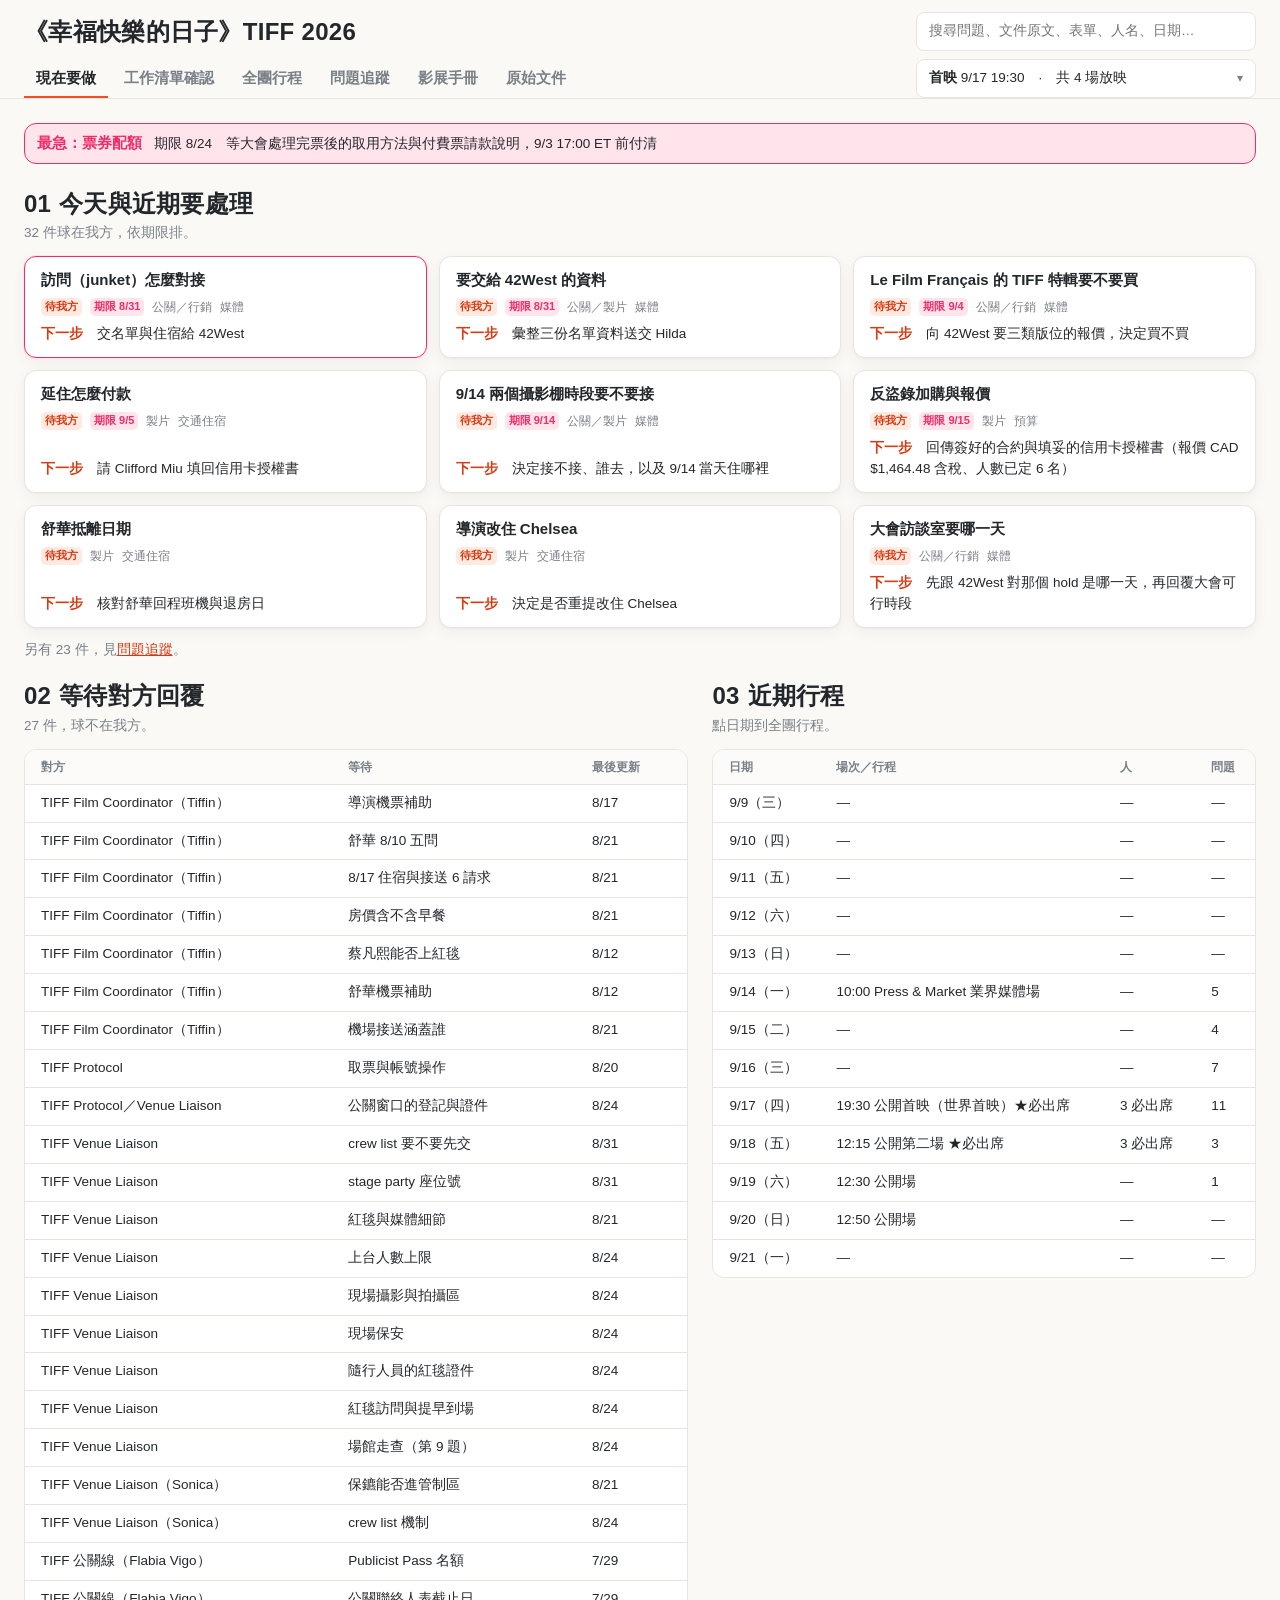
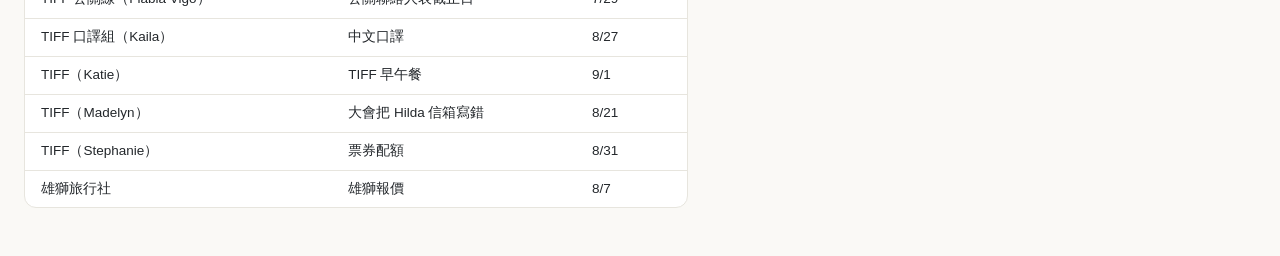
==== v2/index.html @ ceefd7c1 "update 2026-09-08" ====
<!doctype html>
<html lang="zh-Hant">
<head>
<meta charset="utf-8">
<meta name="viewport" content="width=device-width,initial-scale=1,viewport-fit=cover">
<title>《幸福快樂的日子》TIFF 2026 工作台（V2）</title>
<meta name="robots" content="noindex,nofollow">
<style>/* ═══ 設計代幣：間距只用刻度，字級五級各只有一種 ═══ */
:root{
  --bg:#FAF9F6; --card:#FFFFFF; --ink:#23272B; --muted:#7A8088; --line:#E7E5DE;
  --accent:#F04E23; --accent-ink:#D63A12; --accent-soft:#FFEAE2;
  --urgent:#F02D68; --urgent-soft:#FFE4EC;
  --ok:#00B368; --ok-soft:#DFF7EA; --wait:#E09E00; --wait-soft:#FFF2CE;
  --hl:#FFE24D; --hl-on:#FFC400;
  --shadow:0 1px 2px rgba(35,39,43,.04),0 4px 14px rgba(35,39,43,.05);

  --s0:2px; --s1:4px; --s2:8px; --s3:12px; --s4:16px; --s5:24px; --s6:32px; --s7:48px;

  --f-h1:28px;  --lh-h1:1.18;
  --f-h2:20px;  --lh-h2:1.3;
  --f-h3:15px;  --lh-h3:1.4;
  --f-body:15px; --lh-body:1.6;
  --f-note:13.5px; --lh-note:1.55;
  --f-micro:12px;

  --pad-y:var(--s3); --pad-x:var(--s4);
  --r:12px; --r-sm:8px;
  --gap:var(--s3);
  --measure:820px;
  --shell:1180px;
}
@media(min-width:900px){ :root{ --f-h1:34px; --f-h2:24px; --shell:1280px; } }
@media(min-width:1440px){ :root{ --shell:1360px; } }

*{box-sizing:border-box}
html{-webkit-text-size-adjust:100%; scroll-padding-top:var(--stick,150px)}
body{margin:0; background:var(--bg); color:var(--ink);
  font:var(--f-body)/var(--lh-body) -apple-system,BlinkMacSystemFont,"Noto Sans TC","PingFang TC","Segoe UI",Roboto,sans-serif}
a{color:var(--accent-ink)}
h1,h2,h3,h4{margin:0; font-weight:800; letter-spacing:.01em}
p{margin:0}

/* ═══ 頁首 ═══ */
.appbar{position:sticky; top:0; z-index:30; background:rgba(250,249,246,.94);
  backdrop-filter:saturate(1.6) blur(10px); border-bottom:1px solid var(--line)}
.appbar .in{max-width:var(--shell); margin:0 auto; padding:var(--s3) var(--s4) 0}
.brandrow{margin:0; display:flex; flex-wrap:wrap; align-items:baseline; gap:var(--s1) var(--s3)}
.brandrow .t{font-size:var(--f-h2); line-height:var(--lh-h2); font-weight:800}
.searchwrap{margin-top:var(--s2)}
.searchwrap input{width:100%; font:inherit; font-size:var(--f-note); line-height:var(--lh-note);
  padding:var(--s2) var(--s3); border:1px solid var(--line); border-radius:var(--r-sm); background:var(--card)}
.searchwrap input:focus{outline:2px solid var(--accent-soft); border-color:var(--accent)}
.tabs{display:flex; gap:var(--s1); overflow-x:auto; margin-top:var(--s1);
  -webkit-overflow-scrolling:touch; scrollbar-width:none}
.tabs::-webkit-scrollbar{display:none}
.tabs button{flex:0 0 auto; font:inherit; font-size:var(--f-h3); line-height:var(--lh-h3); font-weight:700;
  cursor:pointer; border:0; background:transparent; color:var(--muted);
  padding:var(--s2) var(--s3); border-bottom:2.5px solid transparent; white-space:nowrap}
.tabs button.on{color:var(--ink); border-bottom-color:var(--accent)}
.navpanel{display:contents}
.menubtn{display:none}
@media(max-width:999px){
  /* 頁首只留一行：片名＋選單按鈕；搜尋、分頁、基本資料收進展開面板 */
  .appbar .in{padding:var(--s2) var(--s3); display:flex; align-items:center;
    gap:var(--s2); position:relative}
  .brandrow{display:block; flex:1 1 auto; min-width:0}
  .brandrow .t{display:block; font-size:var(--f-h3); line-height:var(--lh-h3);
    overflow:hidden; text-overflow:ellipsis; white-space:nowrap}
  .menubtn{display:inline-flex; flex:0 0 auto; align-items:center; gap:var(--s2);
    font:inherit; font-size:var(--f-note); line-height:var(--lh-note); font-weight:700;
    cursor:pointer; color:var(--ink); background:var(--card);
    border:1px solid var(--line); border-radius:99px; padding:var(--s1) var(--s3)}
  .menubtn.open{background:var(--ink); color:#fff; border-color:var(--ink)}
  .menubtn .ic-x{display:none}
  .menubtn.open .ic-bars{display:none}
  .menubtn.open .ic-x{display:inline}
  .navpanel{display:none; position:absolute; left:0; right:0; top:100%;
    flex-direction:column; background:var(--card); border-bottom:1px solid var(--line);
    box-shadow:0 12px 28px rgba(35,39,43,.16); padding:var(--s3);
    max-height:76vh; overflow-y:auto; z-index:40}
  .navpanel.open{display:flex}
  .navpanel .tabs{order:1; margin:0 0 var(--s3); flex-direction:column; gap:0;
    overflow:visible; border:1px solid var(--line); border-radius:var(--r-sm)}
  .navpanel .tabs button{padding:var(--s3); text-align:left; color:var(--ink);
    border-bottom:1px solid var(--line); border-left:3px solid transparent}
  .navpanel .tabs button:last-child{border-bottom:0}
  .navpanel .tabs button.on{color:var(--accent-ink); border-left-color:var(--accent);
    border-bottom-color:var(--line)}
  .navpanel .tabs button:last-child.on{border-bottom-color:transparent}
  .navpanel .searchwrap{order:2; margin:0 0 var(--s3)}
  .navpanel .searchwrap input{padding:var(--s2) var(--s3)}
  .navpanel .basic{order:3; margin:0}
  .basic>summary{padding:var(--s2) var(--s3)}
}
@media(min-width:1000px){
  .appbar .in{padding:var(--s3) var(--s5) 0; display:grid; grid-template-columns:minmax(0,1fr) 340px;
    grid-template-areas:"brand search" "tabs basic"; align-items:center; column-gap:var(--s5)}
  .brandrow{grid-area:brand}
  .searchwrap{grid-area:search; margin-top:0}
  .basic{grid-area:basic; margin:var(--s2) 0}
  .tabs{grid-area:tabs; margin-top:var(--s2); overflow:visible; align-self:end}
  .tabs button{padding:var(--s2) var(--s3)}
}

/* ═══ 版面骨架 ═══ */
main{max-width:var(--shell); margin:0 auto; padding:var(--s3) var(--s4) var(--s7)}
@media(min-width:900px){ main{padding:var(--s5) var(--s5) var(--s7)} }
.view{display:none}
.view.on{display:block}

/* 中標：全站唯一規格，上 32 下 8 */
.h{margin:var(--s5) 0 var(--s1); font-size:var(--f-h2); line-height:var(--lh-h2); font-weight:800;
  display:flex; align-items:baseline; gap:var(--s2); flex-wrap:wrap}
.view>.h:first-child,.h.first{margin-top:var(--s1)}
.h .n{font-size:inherit; line-height:inherit; color:inherit; font-weight:inherit}
/* 註釋：全站唯一規格 */
.sub{margin:0 0 var(--s3); font-size:var(--f-note); line-height:var(--lh-note); color:var(--muted)}

/* ═══ 卡片 ═══ */
.card{background:var(--card); border:1px solid var(--line); border-radius:var(--r);
  padding:var(--pad-y) var(--pad-x); box-shadow:var(--shadow); cursor:pointer;
  transition:border-color .12s; display:flex; flex-direction:column; gap:var(--s2)}
.card:hover{border-color:var(--muted)}
.card .ct{font-size:var(--f-h3); line-height:var(--lh-h3); font-weight:800}
.card .meta{display:flex; flex-wrap:wrap; gap:var(--s1) var(--s2); font-size:var(--f-micro);
  line-height:1.5; color:var(--muted); align-items:center}
.card .next{font-size:var(--f-note); line-height:var(--lh-note); margin-top:auto}
.card .next b{color:var(--accent-ink)}
.card.urgent{border-color:var(--urgent); box-shadow:0 0 0 1px var(--urgent-soft),var(--shadow)}
.pill{display:inline-block; font-size:11px; line-height:1.6; font-weight:700;
  border-radius:5px; padding:0 var(--s1); white-space:nowrap}
.pill.us{background:var(--accent-soft); color:var(--accent-ink)}
.pill.them{background:var(--wait-soft); color:var(--wait)}
.pill.done{background:var(--ok-soft); color:var(--ok)}
.pill.due{background:var(--urgent-soft); color:var(--urgent)}
.pill.g{background:#F1EFEA; color:var(--muted)}

/* 等寬欄的卡片網格：不用 auto-fill，避免右緣參差 */
.grid{display:grid; gap:var(--gap); grid-template-columns:1fr}
@media(min-width:640px){ .grid{grid-template-columns:repeat(2,minmax(0,1fr))} }
@media(min-width:1100px){ .grid{grid-template-columns:repeat(3,minmax(0,1fr))} }
.grid.two{grid-template-columns:1fr}
@media(min-width:900px){ .grid.two{grid-template-columns:repeat(2,minmax(0,1fr))} }

/* ═══ 緊急條 ═══ */
.alert{background:var(--urgent-soft); border:1px solid var(--urgent); border-radius:var(--r);
  padding:var(--s2) var(--s3); margin:0 0 var(--s4); cursor:pointer;
  font-size:var(--f-h3); line-height:var(--lh-h3); font-weight:800; color:var(--urgent);
  display:flex; flex-wrap:wrap; gap:var(--s1) var(--s3); align-items:baseline}
.alert span{color:var(--ink); font-weight:400; font-size:var(--f-note); line-height:var(--lh-note)}

/* ═══ 基本資料：手機收合成一行，點開才展開 ═══ */
.basic{margin:var(--s2) 0 0; border:1px solid var(--line); border-radius:var(--r-sm); background:var(--card)}
.basic>summary{list-style:none; cursor:pointer; padding:var(--s2) var(--s3);
  font-size:var(--f-note); line-height:var(--lh-note); color:var(--ink);
  display:flex; align-items:center; gap:var(--s2)}
.basic>summary::-webkit-details-marker{display:none}
.basic>summary::after{content:"▾"; margin-left:auto; color:var(--muted); font-size:var(--f-micro)}
.basic[open]>summary::after{content:"▴"}
.basic[open]>summary{border-bottom:1px solid var(--line)}
.basic>summary b{font-weight:800}
.basic>summary>span{min-width:0; overflow:hidden; text-overflow:ellipsis; white-space:nowrap}
.basic .facts{margin:0; padding:var(--s3); border-top:1px solid var(--line)}
.facts{display:grid; gap:var(--s2); grid-template-columns:repeat(2,minmax(0,1fr))}
@media(min-width:900px){
  .facts{grid-template-columns:repeat(4,minmax(0,1fr))}
}
@media(min-width:1000px){
  .basic{position:relative}
  .basic[open]>summary{border-bottom:0}
  .basic .facts{position:absolute; right:0; top:calc(100% + var(--s1));
    width:min(680px,86vw); padding:var(--s3); border:1px solid var(--line); border-top:1px solid var(--line);
    border-radius:var(--r); background:var(--card); box-shadow:0 10px 30px rgba(35,39,43,.14); z-index:40}
}
.facts>div{background:var(--card); border:1px solid var(--line); border-radius:var(--r-sm);
  padding:var(--s2) var(--s3); display:flex; flex-direction:column; justify-content:center; min-height:66px}
.facts .k{font-size:var(--f-micro); line-height:1.5; color:var(--muted)}
.facts .v{font-size:var(--f-h3); line-height:var(--lh-h3); font-weight:800; margin-top:var(--s0);
  overflow-wrap:anywhere}
.facts .k{overflow-wrap:anywhere}

/* ═══ 表：與卡片同一組內距 ═══ */
.tw{overflow-x:auto; border:1px solid var(--line); border-radius:var(--r); background:var(--card)}
table{border-collapse:collapse; width:100%; font-size:var(--f-note); line-height:var(--lh-note)}
th,td{padding:var(--s2) var(--pad-x); text-align:left; border-bottom:1px solid var(--line); vertical-align:top}
th{font-size:var(--f-micro); line-height:1.5; color:var(--muted); font-weight:700; white-space:nowrap; background:#FCFBF9}
tr:last-child td{border-bottom:0}
td.n{white-space:nowrap}

/* ═══ 篩選 ═══ */
.filters{display:flex; flex-wrap:wrap; gap:var(--s2); margin:0 0 var(--s3); align-items:center}
.filters button{font:inherit; font-size:var(--f-micro); line-height:1.6; cursor:pointer;
  border:1px solid var(--line); background:var(--card); color:var(--ink);
  border-radius:99px; padding:var(--s1) var(--s3)}
.filters button.on{background:var(--ink); color:#fff; border-color:var(--ink)}
.filters .lbl{font-size:var(--f-micro); color:var(--muted); width:2.6em; flex:0 0 auto}
.modes{display:inline-flex; background:#F1EFEA; border-radius:99px; padding:var(--s0); margin:0 0 var(--s3)}
.modes button{font:inherit; font-size:var(--f-note); font-weight:700; cursor:pointer; border:0;
  background:transparent; color:var(--muted); border-radius:99px; padding:var(--s1) var(--s4)}
.modes button.on{background:var(--card); color:var(--ink); box-shadow:var(--shadow)}

/* ═══ 時間軸 ═══ */
/* 每一天用一條橫向色 bar 起頭，取代圓點與縱向軌道 */
.tl{margin:0; padding:0}
.tlday{padding:0 0 var(--s5)}
.tlday:last-child{padding-bottom:0}
.tlday>*:not(.d){margin-left:var(--s3)}
.tlday .d{font-size:var(--f-h3); line-height:var(--lh-h3); font-weight:800; color:var(--ink);
  background:#EDEAE3; border-radius:var(--r-sm); padding:var(--s1) var(--s3); margin:0 0 var(--s2)}
.tlday.key .d{background:var(--accent-soft); color:var(--accent-ink)}
.tlday .ttl{font-size:var(--f-h3); line-height:var(--lh-h3); font-weight:700; margin-top:var(--s0); color:var(--ink)}
/* 場地：圖釘＋可點到地圖 */
.venue{display:inline-flex; align-items:center; gap:var(--s1); margin-top:var(--s1);
  font-size:var(--f-note); line-height:var(--lh-note); color:var(--accent-ink); text-decoration:none;
  border-bottom:1px solid var(--accent-soft)}
a.venue:hover{border-bottom-color:var(--accent)}
span.venue{color:var(--muted); border-bottom:0}
.venue .pin{flex:0 0 auto}
/* 日程細節：固定標籤欄，值與標籤分色 */
.tlday .dmeta{display:grid; grid-template-columns:4.8em minmax(0,1fr); gap:var(--s1) var(--s3);
  margin-top:var(--s2); font-size:var(--f-note); line-height:var(--lh-note)}
.tlday .dmeta dt{color:var(--muted); font-size:var(--f-micro); line-height:var(--lh-note)}
.tlday .dmeta dd{margin:0; color:var(--ink)}
.tlday .d{display:flex; flex-wrap:wrap; align-items:baseline; gap:var(--s1) var(--s3)}
.mk .plane{margin-right:var(--s0); vertical-align:-2px}
.mk.kin .plane{transform:rotate(135deg)}
.mk.kout .plane{transform:rotate(45deg)}
/* 人員動向 */
.msec{margin-top:var(--s3); padding-top:var(--s2); border-top:1px dashed var(--line)}
.mlab{font-size:var(--f-micro); line-height:1.5; font-weight:700; color:var(--ink); margin-bottom:var(--s2)}
ul.moves{list-style:none; margin:0; padding:0; display:flex; flex-direction:column; gap:var(--s2)}
.mv{font-size:var(--f-note); line-height:var(--lh-note)}
.mhead{display:flex; flex-wrap:wrap; align-items:baseline; gap:var(--s1) var(--s2)}
.mv .mk{flex:0 0 auto; width:4.6em; text-align:center; font-size:var(--f-micro); font-weight:700;
  border-radius:5px; padding:var(--s0) 0; color:#fff; background:var(--muted)}
.mv .mk.kin{background:var(--ok)} .mv .mk.kout{background:var(--accent)}
.mv .mk.kci{background:#5A6B8C} .mv .mk.kco{background:#8C7A5A}
.mv .mw{flex:0 0 auto; font-weight:700; color:var(--ink); white-space:nowrap}
.mv .mt{flex:0 1 auto; min-width:0; color:var(--ink)}
.mv .pill{flex:0 0 auto}
.mv .mwhy{margin-top:var(--s1); padding-left:calc(4.6em + var(--s2));
  font-size:var(--f-micro); line-height:1.5; color:var(--muted)}
.mv .mwhy a{color:var(--accent-ink); text-decoration:none; border-bottom:1px solid var(--accent-soft); white-space:nowrap}
.pill.ok{background:var(--ok-soft); color:var(--ok)}
.pill.wait{background:var(--urgent-soft); color:var(--urgent)}
@media(max-width:560px){ .mv .mwhy{padding-left:0} }
.tlday .qsec{margin-top:var(--s3); padding-top:var(--s2); border-top:1px dashed var(--line)}
.tlday .qlab{font-size:var(--f-micro); line-height:1.5; font-weight:700; color:var(--ink); margin-bottom:var(--s2)}
.tlday .qlab span{font-weight:400; color:var(--muted); margin-left:var(--s2)}

/* ═══ 對話 ═══ */
.chat{display:flex; flex-direction:column; gap:var(--s2); margin:var(--s3) 0 0}
.msg{max-width:min(88%,560px); display:flex; flex-direction:column; gap:var(--s0)}
.msg.us{align-self:flex-end; align-items:flex-end}
.msg.tiff,.msg.p3{align-self:flex-start; align-items:flex-start}
.msg.none{align-self:center; align-items:center; max-width:min(94%,620px)}
.msg .nm{font-size:11.5px; line-height:1.5; font-weight:700; color:var(--muted); padding:0 var(--s1)}
.msg.us .nm{color:var(--accent-ink)}
.msg.tiff .nm{color:var(--ok)}
.msg.p3 .nm{color:var(--wait)}
.msg .bb{font-size:var(--f-note); line-height:var(--lh-note); padding:var(--s2) var(--s3);
  border-radius:14px; border:1px solid transparent}
.msg.us .bb{background:var(--accent-soft); border-color:#F6CFC1; border-bottom-right-radius:4px}
.msg.tiff .bb{background:var(--ok-soft); border-color:#BFEAD4; border-bottom-left-radius:4px}
.msg.p3 .bb{background:var(--wait-soft); border-color:#F0DFA8; border-bottom-left-radius:4px}
.msg.none .bb{background:transparent; border:1px dashed var(--line); color:var(--muted);
  font-size:var(--f-micro); border-radius:10px; text-align:center}
.msg .tm{font-size:11px; line-height:1.5; color:var(--muted); padding:0 var(--s1)}
.msg .nm::after{font-size:10px; font-weight:700; border-radius:4px; padding:0 var(--s1);
  margin-left:var(--s1); color:#fff; vertical-align:1px}
.msg.dec .nm::after{content:"決定"; background:var(--accent)}
.msg.dec .bb{border-color:var(--accent)}
.msg.key .nm::after{content:"解鎖"; background:var(--ok)}
.msg.key .bb{border-color:var(--ok)}
.src{display:inline-block; font-size:11px; line-height:1.6; color:var(--muted);
  border:1px solid var(--line); background:var(--card); border-radius:5px; padding:0 var(--s1);
  margin-left:var(--s1); text-decoration:none; white-space:nowrap}
.src:hover{border-color:var(--accent); color:var(--accent-ink)}

/* ═══ 詳情頁：固定閱讀寬度 ═══ */
.detail{background:var(--card); border:1px solid var(--line); border-radius:var(--r);
  padding:var(--s5) var(--pad-x); box-shadow:var(--shadow); max-width:var(--measure)}
@media(min-width:900px){ .detail{padding:var(--s5)} }
.back{font:inherit; font-size:var(--f-micro); line-height:1.6; cursor:pointer;
  border:1px solid var(--line); background:var(--card); border-radius:99px;
  padding:var(--s1) var(--s3); margin:0 0 var(--s3); color:var(--ink)}
.detail h3{font-size:var(--f-h2); line-height:var(--lh-h2)}
.detail>.sub{margin:var(--s2) 0 0}
/* 定義列：標籤欄固定寬，左緣對齊 */
.kv{display:grid; grid-template-columns:5.5em minmax(0,1fr); gap:var(--s1) var(--s3);
  margin:var(--s4) 0 0; font-size:var(--f-note); line-height:var(--lh-note)}
.kv dt{color:var(--muted); font-size:var(--f-micro); line-height:var(--lh-note)}
.kv dd{margin:0}
/* 小標：上 24 下 8，全站唯一 */
.blk{margin:var(--s5) 0 0; padding-top:var(--s4); border-top:1px solid var(--line)}
.blk>h4{font-size:var(--f-micro); line-height:1.5; color:var(--muted); margin:0 0 var(--s2); font-weight:700}
.retro{background:var(--ok-soft); border:1px solid #BFEAD4; border-radius:var(--r-sm); padding:var(--s3)}
.retro dl{display:grid; grid-template-columns:5.5em minmax(0,1fr); gap:var(--s2) var(--s3);
  margin:0; font-size:var(--f-note); line-height:var(--lh-note)}
.retro dt{color:var(--ok); font-weight:700; font-size:var(--f-micro); line-height:var(--lh-note)}
.retro dd{margin:0}
.rel{display:flex; flex-wrap:wrap; gap:var(--s2)}
.rel a{font-size:var(--f-micro); line-height:1.6; text-decoration:none; border:1px solid var(--line);
  background:var(--card); border-radius:var(--r-sm); padding:var(--s1) var(--s2); color:var(--ink)}
.rel a:hover{border-color:var(--accent)}
.empty{color:var(--muted); font-size:var(--f-note); line-height:var(--lh-note); padding:var(--s4) 0}

/* ═══ 大螢幕：真正的多欄 ═══ */
@media(min-width:1100px){
  .twocol{display:grid; grid-template-columns:minmax(0,1.1fr) minmax(0,.9fr); gap:var(--s5); align-items:start}
  .twocol>section>.h:first-child{margin-top:var(--s2)}
  .schedsplit{display:grid; grid-template-columns:minmax(0,1.35fr) minmax(0,1fr); gap:var(--s5); align-items:start}
  .schedsplit .people{position:sticky; top:var(--stick,120px)}
  .trackwrap{display:grid; grid-template-columns:220px minmax(0,1fr); gap:var(--s5); align-items:start}
  .trackwrap .side{position:sticky; top:var(--stick,120px)}
  .trackwrap .side .filters{flex-direction:column; align-items:stretch; margin-bottom:var(--s4)}
  .trackwrap .side .filters .lbl{width:auto; margin-bottom:var(--s1)}
  .trackwrap .side .filters button{text-align:left}
  .trackwrap .grid{grid-template-columns:repeat(2,minmax(0,1fr))}
}
@media(min-width:1440px){ .trackwrap .grid{grid-template-columns:repeat(3,minmax(0,1fr))} }

/* ═══ 手機：整體收緊（間距仍只用刻度） ═══ */
@media(max-width:640px){
  :root{ --pad-x:var(--s3); --gap:var(--s2); --lh-body:1.55; --lh-note:1.5; }
  main{padding:var(--s2) var(--s3) var(--s6)}
  .alert{margin-bottom:var(--s3); padding:var(--s1) var(--s3)}
  .h{margin:var(--s4) 0 var(--s1)}
  .sub{margin-bottom:var(--s2)}
  .card{gap:var(--s1)}
  .facts{gap:var(--s1)}
  .facts>div{min-height:0; padding:var(--s1) var(--s2)}
  .tlday{padding-bottom:var(--s4)}
  .tlday .d{padding:var(--s1) var(--s2)}
  .msec,.tlday .qsec{margin-top:var(--s2); padding-top:var(--s2)}
  ul.moves{gap:var(--s1)}
  .detail{padding:var(--s4) var(--s3)}
  .blk{margin-top:var(--s4); padding-top:var(--s3)}
  .chat{gap:var(--s1)}
  #book .body,#docs .body{padding:var(--s2) var(--s3) var(--s3)}
}

/* ═══ 工作清單確認：V1 關鍵時程逐項打勾 ═══ */
#todo .wrap{max-width:var(--measure)}
#todo .todobar{margin:0 0 var(--s4)}
#todo .filters{margin-bottom:var(--s2)}
#todo #todocount{margin:var(--s3) 0 0}
#todo .ckname{display:flex; flex-wrap:wrap; align-items:center; gap:var(--s1) var(--s2);
  margin:var(--s2) 0 0; font-size:var(--f-micro); line-height:1.5; color:var(--muted)}
#todo .ckname input{font:inherit; font-size:var(--f-note); line-height:var(--lh-note);
  padding:var(--s0) var(--s2); border:1px solid var(--line); border-radius:var(--r-sm);
  background:var(--card); color:var(--ink); width:9em}
#todo .ckname input:focus{outline:2px solid var(--accent-soft); border-color:var(--accent)}
#todo .ckname>span{flex:1 1 100%}
ul.todo{list-style:none; margin:0; padding:0; border-top:1px solid var(--line)}
ul.todo>li{display:grid; grid-template-columns:7.5em minmax(0,1fr) auto;
  gap:var(--s2) var(--s3); padding:var(--s3) var(--s2); align-items:baseline;
  border-bottom:1px solid var(--line)}
ul.todo>li.hot{background:var(--urgent-soft)}
ul.todo .d{font-size:var(--f-micro); line-height:var(--lh-note); color:var(--muted);
  font-variant-numeric:tabular-nums}
ul.todo>li.hot .d{color:var(--urgent); font-weight:700}
ul.todo .t{font-size:var(--f-note); line-height:var(--lh-note)}
ul.todo .t label{cursor:pointer}
ul.todo .t small{display:block; margin-top:var(--s1); color:var(--muted);
  font-size:var(--f-micro); line-height:1.5}
ul.todo input[type=checkbox]{accent-color:var(--accent); width:17px; height:17px;
  margin-right:var(--s2); vertical-align:-3px; cursor:pointer}
ul.todo>li.done .t,ul.todo>li.done .d{text-decoration:line-through; opacity:.5}
/* 誰在什麼時候勾的：不跟著刪除線與淡化 */
ul.todo .ckby{display:inline-block; margin-left:var(--s2); font-size:11px; line-height:1.6;
  font-weight:700; color:var(--ok); background:var(--ok-soft); border-radius:5px; padding:0 var(--s1);
  white-space:nowrap; text-decoration:none}
ul.todo>li.done .d{opacity:1}
ul.todo>li.done .d>span:not(.ckby),ul.todo>li.done .d{text-decoration:line-through}
ul.todo>li.done .ckby{text-decoration:none}
ul.todo .owners{display:flex; flex-wrap:wrap; gap:var(--s1); justify-self:end}
ul.todo .chip{display:inline-block; font-size:11px; line-height:1.6; font-weight:700;
  border-radius:5px; padding:0 var(--s1); background:#F1EFEA; color:var(--muted); white-space:nowrap}
/* 篩選只藏不重排，勾選狀態與捲動位置都不會被打斷 */
#todo[data-tf="open"] ul.todo>li.done{display:none}
#todo[data-tf="done"] ul.todo>li:not(.done){display:none}
#todo[data-tf="hot"] ul.todo>li:not(.hot){display:none}
#todo[data-trole="製片"] ul.todo>li:not([data-roles~="製片"]){display:none}
#todo[data-trole="公關"] ul.todo>li:not([data-roles~="公關"]){display:none}
#todo[data-trole="行銷"] ul.todo>li:not([data-roles~="行銷"]){display:none}
@media(max-width:640px){
  ul.todo>li{grid-template-columns:minmax(0,1fr) auto; gap:var(--s1) var(--s2);
    padding:var(--s3) var(--s0); align-items:center}
  ul.todo .d{grid-row:1; grid-column:1}
  ul.todo .owners{grid-row:1; grid-column:2}
  ul.todo .t{grid-column:1 / -1}
  ul.todo .t small{margin-left:calc(17px + var(--s2))}
}

/* ═══ 手冊與原始文件：沿用 V1 片段 ═══ */
#book .wrap,#docs .wrap{max-width:var(--measure)}
#book details,#docs details{background:var(--card); border:1px solid var(--line);
  border-radius:var(--r); margin:0 0 var(--s2); overflow:hidden}
#book summary,#docs summary{cursor:pointer; padding:var(--pad-y) var(--pad-x);
  font-size:var(--f-h3); line-height:var(--lh-h3); font-weight:700; list-style:none;
  display:flex; align-items:center; gap:var(--s2); flex-wrap:wrap}
#book summary::-webkit-details-marker,#docs summary::-webkit-details-marker{display:none}
#book .arrow,#docs .arrow{margin-left:auto; color:var(--muted); transform:rotate(90deg); transition:transform .15s}
#book details[open] .arrow,#docs details[open] .arrow{transform:rotate(-90deg)}
#book .body,#docs .body{padding:var(--s3) var(--pad-x) var(--s4); border-top:1px solid var(--line);
  font-size:var(--f-note); line-height:var(--lh-body)}
#book .qn{display:inline-block; font-size:11px; line-height:1.6; font-weight:800; color:#fff;
  background:var(--ink); border-radius:5px; padding:0 var(--s1)}
#book .chip,#docs .chip{display:inline-block; font-size:11px; line-height:1.6; font-weight:700;
  border-radius:5px; padding:0 var(--s1); background:#F1EFEA; color:var(--muted); margin-right:var(--s1)}
#book .chip.doc{background:var(--ok-soft); color:var(--ok)}
#book .chip.ask{background:var(--wait-soft); color:var(--wait)}
#book .chip.hot{background:var(--urgent-soft); color:var(--urgent)}
#book .note,#docs .note{background:#FCFBF9; border:1px dashed var(--line); border-radius:var(--r-sm);
  padding:var(--s2) var(--s3); font-size:var(--f-micro); line-height:var(--lh-note);
  color:var(--muted); margin:var(--s2) 0}
#book ul,#docs ul{margin:var(--s2) 0; padding-left:var(--s5)}
#book li,#docs li{margin:0 0 var(--s1)}
#book .panel{background:var(--card); border:1px solid var(--line); border-radius:var(--r);
  padding:var(--pad-y) var(--pad-x); margin:0 0 var(--gap)}
#book .grid2{display:grid; grid-template-columns:1fr; gap:var(--gap)}
@media(min-width:900px){ #book .grid2{grid-template-columns:repeat(2,minmax(0,1fr))} }
#book h5{margin:0 0 var(--s2); font-size:var(--f-h3); line-height:var(--lh-h3)}
#book .gobtn{display:inline-block; font-size:var(--f-micro); line-height:1.6; text-decoration:none;
  background:var(--ink); color:#fff; border-radius:var(--r-sm); padding:var(--s1) var(--s3); margin:var(--s1) var(--s1) var(--s1) 0}
#book .copycode{font-family:ui-monospace,SFMono-Regular,Menlo,monospace; font-size:var(--f-micro);
  background:#F1EFEA; border-radius:5px; padding:0 var(--s1)}
#book .docmeta,#docs .docmeta{font-size:11.5px; line-height:1.5; color:var(--muted); font-weight:400}
#book .sub,#docs .sub{margin:0 0 var(--s4)}
#book .no,#docs .no,#book h2:not(.h),#docs h2:not(.h){display:none}
#docs .docpage{padding:var(--s3) 0; border-bottom:1px dashed var(--line)}
#docs .docpage:last-child{border-bottom:0}
#docs .pgno{font-size:var(--f-micro); line-height:1.5; color:var(--muted); font-weight:700; margin-bottom:var(--s1)}
#book p,#docs p{margin:0 0 var(--s2)}
#book p:last-child,#docs p:last-child{margin-bottom:0}
main :target:not(.view){animation:hl 2.4s ease}
@keyframes hl{0%,55%{background:var(--accent-soft)}100%{background:transparent}}
/* 落點閃光用外框，不動背景：卡片、紅底項目、白底文件都有自己的底色，
   動 background 會讓它們先褪成透明再彈回來，看起來像壞掉 */
.kwhit{animation:kwflash 2.2s ease}
@keyframes kwflash{
  0%{box-shadow:0 0 0 3px var(--accent), 0 0 0 8px var(--accent-soft)}
  55%{box-shadow:0 0 0 3px var(--accent), 0 0 0 8px var(--accent-soft)}
  100%{box-shadow:0 0 0 0 rgba(240,78,35,0), 0 0 0 0 rgba(240,78,35,0)}}

/* ═══ 搜尋結果 ═══ */
#find .wrap{max-width:var(--measure)}
.hits{display:flex; flex-direction:column; gap:var(--gap)}
a.hitrow{display:flex; flex-direction:column; gap:var(--s1); text-decoration:none; color:var(--ink);
  background:var(--card); border:1px solid var(--line); border-radius:var(--r);
  padding:var(--pad-y) var(--pad-x); box-shadow:var(--shadow); transition:border-color .12s}
a.hitrow:hover{border-color:var(--muted)}
a.hitrow .hw{display:flex; flex-wrap:wrap; align-items:center; gap:var(--s1) var(--s2);
  font-size:var(--f-micro); line-height:1.5; color:var(--muted)}
a.hitrow .hx{font-size:11px; line-height:1.6; font-weight:700; border-radius:5px; padding:0 var(--s1);
  background:#F1EFEA; color:var(--muted)}
a.hitrow .ht{font-size:var(--f-h3); line-height:var(--lh-h3); font-weight:800}
a.hitrow .hs{font-size:var(--f-note); line-height:var(--lh-note); color:var(--muted)}
/* 落點的關鍵字標亮：標上去就留著，直到換關鍵字、清空搜尋框或重新整理。
   舊的 --wait-soft(#FFF2CE) 在白卡上與底色只差一階，看不出字在哪，改用飽和黃 */
mark.kw{background:var(--hl); color:var(--ink); border-radius:5px; padding:0 var(--s0);
  box-shadow:0 0 0 1px rgba(0,0,0,.08)}
/* 點過來的那一個命中再重一階，一眼分得出是哪一個 */
mark.kw.first{background:var(--hl-on); box-shadow:0 0 0 2px var(--accent)}
</style>
</head>
<body>
<header class="appbar"><div class="in">
  <h1 class="brandrow"><span class="t">《幸福快樂的日子》TIFF 2026</span></h1>
  <button class="menubtn" type="button" aria-expanded="false" aria-controls="navpanel">
    <span class="mvname">現在要做</span>
    <svg class="ic-bars" viewBox="0 0 24 24" width="15" height="15" aria-hidden="true"><path fill="currentColor" d="M3 6h18v2H3zm0 5h18v2H3zm0 5h18v2H3z"/></svg>
    <svg class="ic-x" viewBox="0 0 24 24" width="15" height="15" aria-hidden="true"><path fill="currentColor" d="M18.3 5.7 12 12l6.3 6.3-1.4 1.4L10.6 13.4 4.3 19.7 2.9 18.3 9.2 12 2.9 5.7l1.4-1.4L10.6 10.6l6.3-6.3z"/></svg>
  </button>
  <div class="navpanel" id="navpanel">
    <div class="searchwrap"><input id="q" type="search" placeholder="搜尋問題、文件原文、表單、人名、日期…" autocomplete="off"></div>
    <details class="basic"><summary><span><b>首映</b> 9/17 19:30　·　共 4 場放映</span></summary><div class="facts"><div><div class="k">英文片名</div><div class="v">Happily Ever After</div></div><div><div class="k">影展</div><div class="v">第 51 屆多倫多國際影展</div></div><div><div class="k">入選單元</div><div class="v">Special Presentations</div></div><div><div class="k">影展日期</div><div class="v">2026.9.10 – 9.20</div></div><div><div class="k">世界首映</div><div class="v">9/17（四） 19:30</div></div><div><div class="k">第二場</div><div class="v">9/18（五） 12:15</div></div><div><div class="k">第三場</div><div class="v">9/19（六） 12:30</div></div><div><div class="k">第四場</div><div class="v">9/20（日） 12:50</div></div></div></details>
    <nav class="tabs">
      <button data-v="now">現在要做</button>
      <button data-v="todo">工作清單確認</button>
      <button data-v="sched">全團行程</button>
      <button data-v="track">問題追蹤</button>
      <button data-v="book">影展手冊</button>
      <button data-v="docs">原始文件</button>
    </nav>
  </div>
</div></header>
<main>
  <section id="find" class="view"><div class="wrap"></div></section>
  <section id="now" class="view"></section>
  <section id="todo" class="view"><div class="wrap"><h2 class="h first">工作清單確認</h2><div class="todobar"><div class="filters"><span class="lbl">顯示</span><button data-tf="all" class="on">全部</button><button data-tf="open">還沒勾</button><button data-tf="done">已勾</button></div><div class="filters"><span class="lbl">角色</span><button data-trole="" class="on">全部</button><button data-trole="製片">製片</button><button data-trole="公關">公關</button><button data-trole="行銷">行銷</button></div><p class="sub" id="todocount">共 62 條</p><label class="ckname">這台裝置叫<input id="ckname" type="text" maxlength="12" placeholder="取個名字" autocomplete="off"><span>取名之後，你勾的項目會標上這個名字給其他人看。</span></label></div><ul class="todo"><li id="todo-t0" data-roles="行銷 公關" data-k="t0"><span class="d">受邀後 48h</span><span class="t"><label><input type="checkbox">交齊註冊表、宣傳素材與 press kit</label><a class="src" href="#doc-guide-p4">出處：指南 P.4</a></span><span class="owners"><span class="chip owner marketing">行銷</span><span class="chip owner pr">公關</span></span></li><li id="todo-t1" data-roles="製片" data-k="t1"><span class="d">7/20</span><span class="t"><label><input type="checkbox">確認入選公布、影片頁與註冊表內容</label><a class="src" href="#doc-film-inv-p1">出處：影片邀請函</a></span><span class="owners"><span class="chip owner producer">製片</span></span></li><li data-roles="製片" data-k="t2" id="schedule-deadline"><span class="d">7/22 10:00</span><span class="t"><label><input type="checkbox">寄出場次更改請求</label><a class="src" href="#doc-schedule-p1">出處：場次函</a><small>台灣時間 7/22 22:00；寄至 <a href="mailto:schedules@tiff.net">schedules@tiff.net</a>。</small></span><span class="owners"><span class="chip owner producer">製片</span></span></li><li id="todo-t3" data-roles="行銷" data-k="t3"><span class="d">7/24</span><span class="t"><label><input type="checkbox">送出 <b>Film Rights Survey</b></label><a class="src" href="#doc-guide-p5">出處：指南 P.5</a></span><span class="owners"><span class="chip owner marketing">行銷</span></span></li><li id="todo-t4" data-roles="製片" data-k="t4" class="done-fact"><span class="d">7/27 ✓</span><span class="t"><label><input type="checkbox">確認版場次已收到（7/26 發出，時間場地為最終版）</label><a class="src" href="#doc-schedule-final-p1">出處：確認函</a></span><span class="owners"><span class="chip owner producer">製片</span></span></li><li id="todo-t16" data-roles="製片" data-k="t16" class="hot"><span class="d">7/27（一）</span><span class="t"><label><input type="checkbox">導演機票拍板：要大會代訂就交 <b>Traveller Profile Form</b>；自購則免填表</label><a class="src" href="#doc-email-e8">出處：信件 ✉8</a><a class="src" href="#doc-form-travel-p1">表單原文</a><small>同日收到確認版場次；兩條路的差別見<a href="#book">需填表單</a></small></span><span class="owners"><span class="chip owner producer">製片</span></span></li><li id="todo-t17" data-roles="製片" data-k="t17" class="done-fact"><span class="d">7/31 ✓</span><span class="t"><label><input type="checkbox"><b>已回齊 Tiffin</b>：出席名單（陳璇確認、蔡凡熙退出）、舒華抵離 9/16–9/19、<b>Guest Pass 登記已完成</b>；口譯需求 8/3 另回口譯組</label><a class="src" href="#doc-email-e13">出處：信件 ✉13</a><a class="src" href="#doc-email-e15">✉15</a><small>同信提出舒華單程商務艙＋3 晚套房請求，等 Festival Invitation Team 回覆</small></span><span class="owners"><span class="chip owner producer">製片</span></span></li><li id="todo-t20" data-roles="公關" data-k="t20" class="hot"><span class="d">8/3（一）20:00</span><span class="t"><label><input type="checkbox">送出<b>公關聯絡人確認表</b>（多倫多 20:00＝台灣 8/4 08:00）</label><a class="src" href="#doc-email-e11">出處：信件 ✉11</a><small>送出即定案，之後改動要寄 publicistregistration@tiff.net；欄位見<a href="#book">需填表單</a>③</small></span><span class="owners"><span class="chip owner pr">公關</span></span></li><li id="todo-t21" data-roles="公關" data-k="t21" class="hot"><span class="d">8/3 前後</span><span class="t"><label><input type="checkbox">送出<b>試看片連結授權表</b>，決定哪些用途可看片</label><a class="src" href="#doc-email-e11">出處：信件 ✉11</a></span><span class="owners"><span class="chip owner pr">公關</span></span></li><li id="todo-t19" data-roles="製片" data-k="t19" class="done-fact"><span class="d">8/3 ✓</span><span class="t"><label><input type="checkbox">場次<b>完全鎖定</b>：時間與場地定案，<b>機票已可開票</b>（開票後回報 Tiffin）</label><a class="src" href="#doc-email-e10">出處：信件 ✉10</a><a class="src" href="#doc-email-e8">✉8</a><a class="src" href="#doc-email-e13">✉13</a></span><span class="owners"><span class="chip owner producer">製片</span></span></li><li id="todo-t24" data-roles="製片" data-k="t24" class="done-fact"><span class="d">8/8 ✓</span><span class="t"><label><input type="checkbox">回覆 Tiffin <b>credits 最終確認版</b>（Linhan 8/6 提交、Clifford 8/7 補兩處修正，Tiffin 8/7 確認，Linhan 8/8 明文接受收尾）</label><a class="src" href="#doc-email-e17">出處：信件 ✉17</a><a class="src" href="#doc-email-e19">✉19</a><small>最終版：Shuhua Yeh（無連字號）、Splash Pictures, Inc.；網頁版因系統限制顯示無逗號版本，印刷版為完整正確名稱</small></span><span class="owners"><span class="chip owner producer">製片</span></span></li><li id="todo-t25" data-roles="製片" data-k="t25" class="done-fact"><span class="d">8/10 ✓</span><span class="t"><label><input type="checkbox">回覆 Tiffin：<b>阮鳳儀導演的大會招待日期</b>確認為 9/16–19（Tiffin 8/7 提議，Linhan 8/10 明文接受）。實際行程另有兩個數字：8/14 為晚宴名單申報 9/10–9/20，內部需求單與 8/17 機票附件檔名為 9/9 去、9/21 返</label><a class="src" href="#doc-email-e18">出處：信件 ✉18</a><a class="src" href="#doc-email-e22">✉22</a><small>此案收尾，超出招待範圍的天數為自費，非大會招待</small></span><span class="owners"><span class="chip owner producer">製片</span></span></li><li id="todo-t27" data-roles="製片" data-k="t27" class="hot"><span class="d">8/10（一）</span><span class="t"><label><input type="checkbox">回覆 Tiffin：舒華<b>房型、訂房窗口、機票補助券、第二台接送車</b>四項新問題；另詢蔡凡熙能否加入紅毯與映前介紹、首映日完整流程</label><a class="src" href="#doc-email-e22">出處：信件 ✉22</a><small>四項問題與蔡凡熙詢問均待大會回覆，<a href="#track">見問題追蹤</a></small></span><span class="owners"><span class="chip owner producer">製片</span></span></li><li id="todo-t28" data-roles="行銷 公關" data-k="t28" class="done-fact"><span class="d">8/10 ✓</span><span class="t"><label><input type="checkbox">回覆 Tiffin <b>宣傳素材進度</b>：導演照已交，海報／預告片花／press kit 仍在準備，目標 8/11 前</label><a class="src" href="#doc-email-e21">出處：信件 ✉21</a><small>回覆 ✉20 的追問；press kit 由北美 PR 公司修訂中</small></span><span class="owners"><span class="chip owner marketing">行銷</span><span class="chip owner pr">公關</span></span></li><li id="todo-t-0812-stipend" data-roles="製片" data-k="t-0812-stipend" class="done-fact"><span class="d">8/17 ✓</span><span class="t"><label><input type="checkbox">已回覆 Tiffin：<b>阮鳳儀導演的機票 e-ticket 已附件寄出</b>，受款人資料（護照全名 FENG I ROAN、通訊地址、Email）已附上</label><a class="src" href="#doc-email-e33">出處：信件 ✉33</a><small>回覆 ✉25／✉30 的追問；CAD $2,700 補助支票仍要等會計作業，支票影展期間由受款人本人現場領取</small></span><span class="owners"><span class="chip owner producer">製片</span></span></li><li id="todo-t-0812-eticket" data-roles="製片" data-k="t-0812-eticket" class="done-fact"><span class="d">8/17 ✓</span><span class="t"><label><input type="checkbox">已回覆 Tiffin：<b>葉舒華的機票 e-ticket 已附件寄出</b>（僅訂單程赴多倫多，回程由經紀團隊另外安排：9/19 22:55 多倫多飛倫敦 11:10（+1 日））</label><a class="src" href="#doc-email-e33">出處：信件 ✉33</a><small>回覆 ✉25／✉30 的追問，大會 Hotels Team 訂房前提的航班確認卡點解除，飯店最終確認待 Tiffin 回覆</small></span><span class="owners"><span class="chip owner producer">製片</span></span></li><li id="todo-t-0816-visa" data-roles="製片" data-k="t-0816-visa" class="done-fact"><span class="d">8/17 ✓</span><span class="t"><label><input type="checkbox">已回覆 Tiffin：<b>阮鳳儀導演（美籍，免 eTA）與葉舒華（台籍，eTA 申請中、尚未核准）</b>的國籍與簽證狀態</label><a class="src" href="#doc-email-e33">出處：信件 ✉33</a><small>回覆 ✉30 的追問；舒華 eTA 本身仍在申請流程中，核准與否非我方或 TIFF 可控</small></span><span class="owners"><span class="chip owner producer">製片</span></span></li><li id="todo-t-0817-logistics" data-roles="製片" data-k="t-0817-logistics" class="hot"><span class="d">8/17 已發問，4 項已回、2 項仍未</span><span class="t"><label><input type="checkbox">Anli 8/17 新提的<b>住宿與接送 6 項請求</b>——<b>已回</b>：舒華標準房、舒華飯店 9/16–20、阮鳳儀延住 9/15–20、<b>機場接送車型與加派廂型車／行李車</b>（9/2 Tiffin 答：不加派車，缺口自費另訂 Global Alliance）；<b>未回</b>：改住 <b>Chelsea Hotel</b>、紅毯記者會時程仍待細節</label><a class="src" href="#doc-email-e33">出處：信件 ✉33</a><a class="src" href="#doc-email-e41">✉41</a><a class="src" href="#doc-email-e42">✉42</a><small>舒華抵達時 5 人隨行＋至少 8 件行李，是加派廂型車請求的理由，答案是不加派；離境機場接送已在 9/4 那封一併書面確認班機明細；未回的 2 項見<a href="#track">問題追蹤</a></small></span><span class="owners"><span class="chip owner producer">製片</span></span></li><li id="todo-t-0811-pressnotes" data-roles="公關 行銷" data-k="t-0811-pressnotes" class="hot"><span class="d">8/11（已逾期）</span><span class="t"><label><input type="checkbox">press notes 未能在 8/11 交出，Linhan 已去信告知大會；仍與北美 PR 修訂中</label><a class="src" href="#doc-email-e24">出處：信件 ✉24</a><small>導演照 8/10 已交；海報與預告/片花仍在準備</small></span><span class="owners"><span class="chip owner pr">公關</span><span class="chip owner marketing">行銷</span></span></li><li id="todo-t-0812-ground" data-roles="製片" data-k="t-0812-ground" class="done-fact"><span class="d">9/2 ✓ 大會已答，球在我方</span><span class="t"><label><input type="checkbox" checked><b>地面接送是兩條線</b>——<b>首映日用車</b>：1 台 7 人座 SUV，<b>只限 9/17</b>；<b>機場接送</b>：仍是 8/12 那台<b>可坐 4 人</b>的 SUV，<b>9/2 Tiffin 已答：每位嘉賓僅一台、機場↔飯店一站到一站，不加派廂型車或行李車</b>，舒華＋隨行 5 人共 6 人的缺口要自費另洽 Global Alliance Chauffeured Services</label><a class="src" href="#doc-email-e41">出處：信件 ✉41</a><a class="src" href="#doc-email-e25">✉25</a><a class="src" href="#doc-email-e33">✉33</a><a class="src" href="#doc-email-e42">✉42</a><small>Premiere Livery 信明文「Airport Transfers should be directed to your Film Coordinator」——<b>首映日用車沒有取代機場接送那台，兩件事並存</b>。首映日那台是全片組共用，第二場與記者會不提供。9/2 的答覆實際發生於多倫多，9/5 才隨轉寄第一次進本信箱，此前記成「至今未解」要更正</small></span><span class="owners"><span class="chip owner producer">製片</span></span></li><li id="todo-t-0813-dinner" data-roles="製片" data-k="t-0813-dinner" class="done-fact"><span class="d">8/14 ✓</span><span class="t"><label><input type="checkbox">已回覆 Tiffin 的 <b>TIFF 邀約</b>（Cameron Bailey＋Anita Lee）：表達受邀榮幸，並回報<b>阮鳳儀導演旅行日期 9/10–9/20</b></label><a class="src" href="#doc-email-e26">出處：信件 ✉26</a><a class="src" href="#doc-email-e28">✉28</a><small>此日期較大會招待的 9/16–19 為寬，多出的天數為自費；活動形式與名額另見下一列</small></span><span class="owners"><span class="chip owner producer">製片</span></span></li><li id="todo-t-0814-invite-format" data-roles="製片" data-k="t-0814-invite-format" class="done-fact"><span class="d">9/1 ✓ 定案 9/19（六）09:00 多倫多</span><span class="t"><label><input type="checkbox">定案<b>與 Cameron Bailey、Anita Lee 的早午餐時間為 9/19（六）09:00 多倫多＝台灣 9/19（六）21:00</b>——我方維持 <b>9/18 11:00</b>，大會 8/25 提 <b>9/17 上午 9:00 早餐</b>，8/27 再說 9/17 不合適可以另提那個週末稍晚的時段，<b>8/28 改提 9/18（五）15:30–17:00 多倫多＝9/19（六）03:30–05:00 台灣，並主動問要不要口譯；<b>8/30 取消 9/18 11:00</b>——大會團隊該時段已不可行，改給 <b>9/18（五）15:30–17:00</b> 或 <b>9/19（六）09:00 多倫多＝9/19（六）21:00 台灣</b>二選一；<b>9/1 我方兩線分別確認選 9/19 09:00</b>——Linhan 回覆 Katie Elder 選定此時段並追問地點，同日 42West 的 Noah Casey 內部也確認「Fine to set the Cameron Bailey meeting for September 19th at 9am」</b></label><a class="src" href="#doc-email-e73">出處：信件 ✉73</a><a class="src" href="#doc-email-e63">✉63</a><a class="src" href="#doc-email-e52">✉52</a><a class="src" href="#doc-email-e37">✉37</a><a class="src" href="#doc-email-e77">✉77</a><a class="src" href="#doc-email-e78">✉78</a><small><b>8/27 兩件解掉了</b>：同席劇組確定<b>只有本片團隊與大會節目組</b>；<b>第二場的映前介紹不是強制</b>（時間排不開只要出席 Q&amp;A，<a href="#doc-email-e64">✉64</a>），9/18 11:00 的阻礙已排除。<b>口譯已確認需要</b>（中譯英，大會安排）；<b>地點仍未答，Linhan 9/1 已追問</b>；人數仍未有明確數字（我方 8/19 提至多 7 人，Katie 8/20 只回 Yes exactly，沒寫確認的是名額還是時間；8/25 大會重述估 3–4 人）</small></span><span class="owners"><span class="chip owner producer">製片</span></span></li><li id="todo-t-0818-tickets" data-roles="製片" data-k="t-0818-tickets" class="done-fact"><span class="d">8/20 ✓ 票券部分已獲回覆</span><span class="t"><label><input type="checkbox">回覆 Tiffin：舒華房型<b>放寬為 Sheraton 標準房</b>（不再堅持套房），並首次提出<b>五場放映共 120 張票</b>的配額請求（Press &amp; Market 20、首映 P1 40、P2／P3／P4 各 20）</label><a class="src" href="#doc-email-e36">出處：信件 ✉36</a><small>票券部分 8/20 已有配額答案（<a class="src" href="#doc-email-e40">✉40</a>）：首映與第二場有配額、P3 與 P4 沒有；飯店確認仍未回覆，<a href="#track">見問題追蹤</a></small></span><span class="owners"><span class="chip owner producer">製片</span></span></li><li id="todo-t-0821-hotel-confirmed" data-roles="製片" data-k="t-0821-hotel-confirmed" class="done-fact"><span class="d">8/21 ✓</span><span class="t"><label><input type="checkbox"><b>兩位受邀者飯店定案</b>：都住 <b>Sheraton Centre Toronto</b>——舒華 <b>9/16–20</b>（標準房，大會註明非套房）、導演 <b>9/15–20</b>；自付延住每晚 <b>CAD $477.92</b>（含 6% MAT 與 13% HST），舒華 1 晚、導演 2 晚，<b>合計 CAD $1,433.76</b></label><a class="src" href="#doc-email-e42">出處：信件 ✉42</a><small>我方 8/21 選<b>第三方付款</b>，授權書寄 Clifford Miu（clifford@beringpictures.com）；導演改住 Chelsea Hotel 的請求未獲回應、房價是否含早餐已問未答，<a href="#track">見問題追蹤</a></small></span><span class="owners"><span class="chip owner producer">製片</span></span></li><li id="todo-t-0814-xuan-ticketing" data-roles="製片" data-k="t-0814-xuan-ticketing" class="hot"><span class="d">8/14 已發問，待回覆</span><span class="t"><label><input type="checkbox">Tiffin 回覆：<b>陳璇作為卡司成員是否享有觀眾／購票權益</b>（她 9/12 起以觀眾身分在多倫多，未受大會招待）</label><a class="src" href="#doc-email-e29">出處：信件 ✉29</a><small>Protocol Team 已表示除非購買 Market Pass，否則她不在其職掌範圍內<a href="#track">見問題追蹤</a></small></span><span class="owners"><span class="chip owner producer">製片</span></span></li><li id="todo-t-0814-chime-tickets" data-roles="製片" data-k="t-0814-chime-tickets" class="hot"><span class="d">8/14 收到，待回覆</span><span class="t"><label><input type="checkbox">回覆 Tiffin（CHIME／PAFF 身分）：<b>首映 2 張票的索票請求</b>——供 CHIME 收購評估與 PAFF 選片參考，指定寄至 cinshing@tiff.net</label><a class="src" href="#doc-email-e27">出處：信件 ✉27</a><small>來信非官方轉寄鏈、是 Linhan 另外收到，是否提供由製片決定，<a href="#track">見問題追蹤</a></small></span><span class="owners"><span class="chip owner producer">製片</span></span></li><li id="todo-t5" data-roles="製片" data-k="t5" class="hot"><span class="d">8/21 ✓ 四場 VL 全部到位；紅毯與媒體細節未到</span><span class="t"><label><input type="checkbox"><b>四場 Venue Liaison 全部指派</b>——P1 <b>Sonica Carnegie</b>、P2 <b>Jasmina Vranesevic</b>、P3／P4 <b>Tahnée Chung-Lawrence</b>；<b>首映到場時間 6:40PM</b>（開演前 50 分鐘）；<b>紅毯與媒體細節大會說之後再提供</b></label><a class="src" href="#doc-email-e45">出處：信件 ✉45</a><a class="src" href="#doc-email-e41">✉41</a><a class="src" href="#doc-email-e38">出處：信件 ✉38</a><a class="src" href="#doc-email-e8">✉8</a><a class="src" href="#doc-guide-p5">指南 P.5</a><a class="src" href="#doc-email-e30">✉30</a><small>Sonica 表示會另行來信提出現場後勤問題並要求儘快回答，該信尚未到；其餘場次的 VL 亦未指派，<a href="#track">見問題追蹤</a></small></span><span class="owners"><span class="chip owner producer">製片</span></span></li><li id="todo-t22" data-roles="製片" data-k="t22" class="hot"><span class="d">儘快｜大會已暫排 9/17（四）13:00 多倫多＝9/18（五）01:00 台灣</span><span class="t"><label><input type="checkbox">回覆確認首映場的 <b>30 分鐘 Extended Tech Check</b>——Anli 8/24 去信要訂，大會 8/27 <b>暫排 Royal Alexandra 9/17 13:00、$2,200＋13% HST</b>，<b>要我方回覆才鎖定</b></label><a class="src" href="#doc-email-e59">出處：信件 ✉59</a><a class="src" href="#doc-schedule-final-p1">確認函</a><small>大會答覆做法：<b>分段抽查或整段連續播放都可以</b>。費率表上完整試映 CAD $3,900、30 分鐘技術檢查 CAD $2,200，另加 13% 稅；Royal Alexandra 不接受臨時檢查。同一天 18:40 是藝人到場時間、19:30 開演。</small></span><span class="owners"><span class="chip owner producer">製片</span></span></li><li id="todo-t23" data-roles="行銷 公關" data-k="t23"><span class="d">8/11</span><span class="t"><label><input type="checkbox">大會排片公告——<b>在此之前不得對外公布場次</b>，公告後才能開宣傳</label><a class="src" href="#doc-schedule-final-e12">出處：信件 ✉12</a></span><span class="owners"><span class="chip owner marketing">行銷</span><span class="chip owner pr">公關</span></span></li><li id="todo-t26" data-roles="行銷 公關" data-k="t26" class="hot"><span class="d">8/11 前（非強制）</span><span class="t"><label><input type="checkbox">Tiffin 追問宣傳素材：直式海報、導演照、預告/片花、press kit，能在 8/11 全面公告前交齊更好</label><a class="src" href="#doc-email-e20">出處：信件 ✉20</a><small>四項規格已列於<a href="#book">九大問題 Q1</a>；此為催交，非新期限</small></span><span class="owners"><span class="chip owner marketing">行銷</span><span class="chip owner pr">公關</span></span></li><li id="todo-t6" data-roles="行銷" data-k="t6"><span class="d">8/6</span><span class="t"><label><input type="checkbox">決定並預訂 Market 場館廣告</label><a class="src" href="#doc-terms-p12">出處：附錄A</a></span><span class="owners"><span class="chip owner marketing">行銷</span></span></li><li id="todo-t7" data-roles="製片" data-k="t7"><span class="d">8/8 前</span><span class="t"><label><input type="checkbox">收到 DKDM 憑證資訊並交給 DCP 負責人</label><a class="src" href="#doc-terms-p16">出處：附錄B</a></span><span class="owners"><span class="chip owner producer">製片</span></span></li><li id="todo-t8" data-roles="公關" data-k="t8"><span class="d">8/11</span><span class="t"><label><input type="checkbox">檢查影片頁公開的 PR 聯絡資訊</label><a class="src" href="#doc-email-e3">出處：信件 ✉3</a><small>文件未明載補交截止，8/11 是依影片頁公開日推估；真正期限須向 TIFF 確認。</small></span><span class="owners"><span class="chip owner pr">公關</span></span></li><li id="todo-t9" data-roles="製片" data-k="t9" class="done-fact"><span class="d">8/20 ✓</span><span class="t"><label><input type="checkbox"><b>首兩場票券配額已收到</b>：首映免費 51＋付費 51（每張 CAD $48）＝上限 102；第二場免費 10＋付費 10（每張 $30）＝上限 20</label><a class="src" href="#doc-email-e40">出處：信件 ✉40</a><a class="src" href="#doc-email-e39">✉39</a><small>原信 8/13 由 Protocol 寄給國際銷售代理 Fred Tsui（大會認定的單一窗口），我方與 Fred 均未收到，8/20 經 Tiffin 協調後由 Stephanie 重發並加入 Linhan、Anli</small></span><span class="owners"><span class="chip owner producer">製片</span></span></li><li id="todo-t10" data-roles="行銷" data-k="t10"><span class="d">8/14</span><span class="t"><label><input type="checkbox">決定並預訂 Market 加場</label><a class="src" href="#doc-terms-p12">出處：附錄A</a></span><span class="owners"><span class="chip owner marketing">行銷</span></span></li><li id="todo-t11" data-roles="製片" data-k="t11"><span class="d">8/17</span><span class="t"><label><input type="checkbox">登記製片與銷售代理各一張免費證件</label><a class="src" href="#doc-terms-p12">出處：附錄A</a></span><span class="owners"><span class="chip owner producer">製片</span></span></li><li id="todo-t12" data-roles="製片" data-k="t12"><span class="d">8/21</span><span class="t"><label><input type="checkbox">完成 DCP QC 並上傳最終版</label><a class="src" href="#doc-terms-p15">出處：附錄B</a><small>逾期或缺 DKDM：CAD $350＋13% 稅。</small></span><span class="owners"><span class="chip owner producer">製片</span></span></li><li id="todo-t-0824-ticket-request" data-roles="製片" data-k="t-0824-ticket-request" class="done-fact"><span class="d">8/23 ✓ 已送出（期限 8/24 17:00 ET）</span><span class="t"><label><input type="checkbox"><b>首兩場票券請求表單已送出</b>（2026 Ticket Request Survey，連結在 ✉40 原信）——Linhan 8/25 去信 Protocol，明文「our request has been completed two days ago」，往前推即 <b>8/23</b>，早於期限一天</label><a class="src" href="#doc-email-e53">出處：信件 ✉53</a><a class="src" href="#doc-email-e54">✉54</a><a class="src" href="#doc-email-e40">✉40</a><small><b>大會 8/25 22:06 台灣回覆確認看到送件、沒有問題也沒有疑慮</b>，票處理完會再來信給取用與管理配額的方法。<b>送出的張數兩封信都沒有寫</b>，付費票的請款說明也還沒到。下一個關卡是 <b>9/3 17:00 ET</b> 付清票款。</small></span><span class="owners"><span class="chip owner producer">製片</span></span></li><li id="todo-t-0903-ticket-payment" data-roles="製片" data-k="t-0903-ticket-payment"><span class="d">9/3（四）17:00 ET＝9/4（五）05:00 台灣</span><span class="t"><label><input type="checkbox">付清<b>付費配額票款</b>（大會另行提供 Account Manager 請款說明）</label><a class="src" href="#doc-email-e40">出處：信件 ✉40</a><small>付費票不可退款；用不到的票至少要在放映前 4 天退回 Protocol Office。</small></span><span class="owners"><span class="chip owner producer">製片</span></span></li><li id="todo-t-0904-ticket-release" data-roles="製片" data-k="t-0904-ticket-release"><span class="d">9/4（五）17:00 ET＝9/5（六）05:00 台灣</span><span class="t"><label><input type="checkbox"><b>未認領的配額全數釋出公售</b>——此後只能與一般觀眾一起搶票</label><a class="src" href="#doc-email-e40">出處：信件 ✉40</a></span><span class="owners"><span class="chip owner producer">製片</span></span></li><li id="todo-t-0822-sonica-14" data-roles="製片 公關" data-k="t-0822-sonica-14" class="done-fact"><span class="d">8/24 ✓ 已回覆</span><span class="t"><label><input type="checkbox"><b>回覆 Sonica 的 14 題</b>——8/24 逐題回覆：放映日公關窗口 <b>Noah Casey</b>（42West）、上台與紅毯名單五人、12 位工作隨行名單、留下看片、6:40PM 到場、安全顧慮、要場館走查、目前無紅毯活動，並確認<b>不需要無障礙協助</b>、中文口譯由大會提供</label><a class="src" href="#doc-email-e46">出處：信件 ✉46</a><a class="src" href="#doc-email-e45">✉45</a><small>回完仍未定三件：<b>介紹與 Q&amp;A 的上台順序</b>待與 42West 討論後補、<b>座位排數與座號</b>大會 Protocol 尚未聯繫我方、<b>車輛三題</b>等 42West 的用車 itinerary（原文請大會接近期限時主動追）。同信另向大會要內容團隊申請表、問紅毯器材與可拍區、問隨行的紅毯證件、問公關與保全能否提早進場。</small></span><span class="owners"><span class="chip owner producer">製片</span><span class="chip owner pr">公關</span></span></li><li id="todo-t-0917-walkthrough" data-roles="製片 公關" data-k="t-0917-walkthrough" class="hot"><span class="d">9/17（四）上午 多倫多＝9/17（四）晚上 台灣｜時間待大會給</span><span class="t"><label><input type="checkbox">Royal Alexandra <b>場館走查</b>——8/24 已向 Sonica 提出，希望排在<b>首映當天上午</b>；參加者為 42West 公關、兩位製片、舒華的隨行保全、選角統籌 Lisa Ho</label><a class="src" href="#doc-email-e46">出處：信件 ✉46</a><small>走查由 Venue Liaison 與 Security 團隊共同帶，內容是藝人抵達、等候與離場動線<a class="src" href="#doc-security-p1">安全資訊表 P.1</a>。同一天 <b>18:40 是藝人到場時間</b>、19:30 開演，走查排在上午才不會撞。</small></span><span class="owners"><span class="chip owner producer">製片</span><span class="chip owner pr">公關</span></span></li><li id="todo-t-0831-42west-schedule" data-roles="公關 行銷" data-k="t-0831-42west-schedule" class="done-fact"><span class="d">8/28 ✓ 提前寄到（原訂 8/31）</span><span class="t"><label><input type="checkbox">42West 的<b>第一版媒體行程表</b>已寄出——<b>只涵蓋導演與陳璇</b>，<b>個人版下週再寄</b>（含各自的旅行與飯店）</label><a class="src" href="#doc-email-e70">出處：信件 ✉70</a><a class="src" href="#doc-email-e44">✉44</a><small>附件 <b>HAPPILY EVER AFTER Master Publicity Schedule.pdf</b>，<b>逐日行程已抄進 <a href="#doc-email-e70">✉70</a></b>；<b>與既有紀錄有四處對不上</b>（陳璇抵達日、舒華抵達日、舒華離開日、9/14 攝影棚個數）。42West 另要我方回覆<b>還有沒有其他人要加進這條通聯</b>。我方原本要先交的三樣（delegation list、travel information 與飯店、陪同做媒體的名單）窗口是 Hilda Somarriba／Happilyeverafter@42west.com。<b>8/29 Linhan 提議改開共用 Google Doc</b>（42West 建檔、給我方 reviewer 權限、可留言），42West 尚未回覆；<b>演員行程 cc 全體照舊</b>。引文另顯示 Annabelle 8/29 寄過<b>舒華版暫定行程表</b>，原信未進本信箱<a class="src" href="#doc-email-e72">✉72</a></small></span><span class="owners"><span class="chip owner pr">公關</span><span class="chip owner marketing">行銷</span></span></li><li id="todo-t-0905-cc-auth" data-roles="製片" data-k="t-0905-cc-auth" class="hot"><span class="d">9/5（六）前｜依入住日推算</span><span class="t"><label><input type="checkbox">Clifford 填妥並回傳飯店寄來的<b>信用卡授權書</b>（延住天數走第三方付款）</label><a class="src" href="#doc-email-e42">出處：信件 ✉42</a><small>信中明載<b>入住前 10 天扣款</b>——導演 9/15 入住即約 <b>9/5</b>、舒華 9/16 入住即約 <b>9/6</b>；此日期為依入住日推算，大會未給明確日期。<b>授權書沒回傳，帳就落到入住的人頭上</b>。另：不論誰付，<b>入住時仍須出示一張信用卡</b>支應雜支。</small></span><span class="owners"><span class="chip owner producer">製片</span></span></li><li id="todo-t-0827-thr-shuhua" data-roles="公關 行銷" data-k="t-0827-thr-shuhua" class="hot"><span class="d">時段確定 LA 9/2 08:00＝台灣 9/2 23:00（今晚）｜讀稿要點已互換修訂</span><span class="t"><label><input type="checkbox"><b>Hollywood Reporter 專訪舒華</b>——Zoom、<b>35–40 分鐘</b>（含口譯時間），記者 <b>Nicole Fell</b> 在洛杉磯；我方要回覆<b>可訪時段</b>，或由 42West 直接找舒華團隊安排</label><a class="src" href="#doc-email-e55">出處：信件 ✉55</a><small>原文 <b>Ideally, we'd like to have the interview done by next Thursday</b>，<b>信中沒有寫日期</b>。<b>依信件日期推斷是 9/3（四）</b>：信是 8/25（二）多倫多寄出的，往後的週四是 8/27 或 9/3；<b>8/27（四）當天 Hilda 又來信，寫的是還在跟 Nicole 確認時段、還在等訪綱、Will come back to you soonest，沒有提到期限已到</b>（<a href="#doc-email-e61">✉61</a>）。稿子登在影展期間週五到週一發行的紙本 <b>Hollywood Reporter Daily</b>，並同步上線。<b>這篇適不適用 9/17 21:05 ET 的報導解禁，信中沒有寫</b>，<a href="#track">見待問清單</a><b>8/27</b>：42West 已向記者要訪綱、記者要<b>劇照</b>，<b>可訪時段仍未定</b>；我方已答舒華人在韓國<a class="src" href="#doc-email-e61">✉61</a>。<b>8/30–8/31</b>：Hilda 改說<b>訪長 30 分鐘</b>、Nicole 不要太晚（Linhan 以 20:00 PST 前估算）並再催；<b>8/31 舒華經紀人開出兩時段——LA 8/31 22:30（台灣 9/1 13:30、多倫多 9/1 01:30）或 LA 9/2 08:00（台灣 9/2 23:00、多倫多 9/2 11:00）</b>，這一場口譯由經紀公司出人，Clifford 與 Linhan 要求同席；等 Nicole 挑時段並給較完整訪綱<a class="src" href="#doc-email-e74">✉74</a><a class="src" href="#doc-email-e75">✉75</a>。<b>9/1 42West 一度想挪至 9am 或 10am PST，我方以韓國凌晨太晚為由婉拒，維持 LA 9/2 08:00＝台灣 9/2 23:00</b><a class="src" href="#doc-email-e76">✉76</a>。<b>9/2 讀稿要點文件互換修訂</b>——42West 提供讀稿要點附件，並說明事實更正流程：訪談中舉手示意，工作人員會轉告 Nicole；我方在 <b>Claire Lin 角色敘述做一處修訂、文件末新增 spoiler 邊界段落</b>後回傳；訪前最後一封確認<b>依約於台灣今晚（LA 9/2 08:00）進行</b><a class="src" href="#doc-email-e82">✉82</a></small></span><span class="owners"><span class="chip owner pr">公關</span><span class="chip owner marketing">行銷</span></span></li><li id="todo-t-0904-lff" data-roles="公關 行銷" data-k="t-0904-lff" class="hot"><span class="d">9/4（五）｜Le Film Français TIFF 特輯出刊</span><span class="t"><label><input type="checkbox">決定<b>要不要買 Le Film Français 的 TIFF 特輯版位</b>——法國電影業界誌，讀者是發行商、募資方、機構與國際銷售；平面、數位、社群三類版位<b>都還沒有報價</b></label><a class="src" href="#doc-email-e48">出處：信件 ✉48</a><small>8/21 對方直接來信推銷，Leo 已把窗口轉給 42West；要在這一期露出，決定與素材都要在 <b>9/4</b> 之前給。這是目前唯一落在影展開幕前的宣傳期限。</small></span><span class="owners"><span class="chip owner pr">公關</span><span class="chip owner marketing">行銷</span></span></li><li id="todo-t-0914-studios" data-roles="公關 製片" data-k="t-0914-studios" class="hot"><span class="d">9/14（一）多倫多＝9/15（二）台灣｜12:55 到 15:05 一整段</span><span class="t"><label><input type="checkbox"><b>三個攝影棚時段保留給導演與陳璇</b>——<b>12:55 抵 ShutterStock</b> → <b>13:00–13:30 SHUTTERSTOCK／PEOPLE／EW</b> → <b>14:05 抵 GETTY</b> → <b>14:15–14:30 GETTY／IMDb</b> → <b>14:45–15:05 REVIEW NATION</b> → 15:05 收工。三個都寫 HOLD，<b>我方尚未回覆要不要接</b></label><a class="src" href="#doc-email-e70">出處：信件 ✉70</a><a class="src" href="#doc-email-e71">✉71</a><a class="src" href="#doc-email-e51">✉51</a><small>SHUTTERSTOCK 現場另做 EW 與 People 的訪問與社群拍攝，原文提醒<b>可能要跟小狗互動</b>；GETTY 那場 IMDb 當天才決定要不要拍本片藝人；REVIEW NATION 地點待定。三個時段都在<b>飯店訂房開始之前</b>（導演 9/15 起、舒華 9/16 起），當天住宿與交通不在大會招待範圍。<b>同一天 10:00 的 Press &amp; Market 場，行程表明寫劇組不出席</b>，而我方已向大會訂了那場的標準技術檢查、要 09:15 到場，<a href="#track">見問題追蹤</a></small></span><span class="owners"><span class="chip owner pr">公關</span><span class="chip owner producer">製片</span></span></li><li id="todo-t-0917-embargo" data-roles="公關 行銷" data-k="t-0917-embargo" class="hot"><span class="d">9/17（四）21:05 ET＝9/18（五）09:05 台灣</span><span class="t"><label><input type="checkbox"><b>媒體報導解禁時間（embargo）</b>——原文 Thursday, September 17 at 9:05PM ET | 6:05PM PT | 8:05PM CT；同一封另註明<b>英文字幕仍在修、不得直接引用字幕</b></label><a class="src" href="#doc-email-e51">出處：信件 ✉51</a><small>9/17 首映 19:30 開演。8/21 已寄出六家（AV Club、Awards Radar、Cherry Picks、Mashable、Toronto Star、The Guardian），8/24 我方同意寄給 Collider 的 Steve Weintraub，<b>8/27 42West 再列 13 家本週要寄</b>（<a href="#doc-email-e65">✉65</a>），<b>9/4 假期前再列 8 家</b>——Asian Movie Pulse／Grace Han（coverage）、Fangirlish／Lyra Hale 與 Lissete Lanuza Sáenz（interviews and reviews）、Film Threat／Andy Howell（review）、自由撰稿 Hailey Passmore（Nerdspin／Filmotomy／The People's Movies／ThatShelf，interviews and reviews）、自由撰稿 Alise Chaffins（reviews, capsule reviews）、News-Herald／John M. Urbancich（capsule review）、CBC Radio／Hadrien Volle（interview consideration）（<a href="#doc-email-e84">✉84</a>），合計 28 家。其中 <b>The Guardian 的 curtain raiser 預定 9/9 出稿</b>、希望 <b>9/7（Labor Day）</b>前看片。</small></span><span class="owners"><span class="chip owner pr">公關</span><span class="chip owner marketing">行銷</span></span></li><li id="todo-t-0915-antipiracy" data-roles="製片" data-k="t-0915-antipiracy" class="hot"><span class="d">9/15（二）多倫多＝9/16（三）台灣｜首映前 48 小時</span><span class="t"><label><input type="checkbox">敲定<b>首映場夜視反盜錄</b>——<b>8/25 人數已定 6 名、報價已到 CAD $1,464.48（含 13% 稅）</b>，<b>要回傳簽好的合約與填妥的信用卡授權書才算訂成</b></label><a class="src" href="#doc-email-e56">出處：信件 ✉56</a><a class="src" href="#doc-email-e50">✉50</a><a class="src" href="#doc-email-e49">✉49</a><a class="src" href="#doc-security-p3">安全資訊表 P.3–4</a><small>訂購<b>要提前 48 小時</b>，首映 9/17 19:30 往前推即 9/15。<b>Securitas 建議 7–8 人</b>（三層樓、VIP 包廂、1,244 席），我方選 6 人。<b>8/25 Rozalin Badihi 的報價為 CAD $1,464.48，含 13% 稅</b>，與依費率表換算的金額（6 人 × 4 小時 × $54，加 13% HST）相同。Securitas 直接向片方請款；<b>要回傳的是簽好的合約與填妥的信用卡授權書</b>。<b>8/28 簽約前的三個疑慮已答</b>：服務期間 9/1–9/20 是涵蓋整個影展、自動續約不會發生、$81／小時只在公眾假日適用而影展期間沒有。</small></span><span class="owners"><span class="chip owner producer">製片</span></span></li><li id="todo-t-0916-livery-accept" data-roles="製片" data-k="t-0916-livery-accept" class="done-fact"><span class="d">8/21 ✓</span><span class="t"><label><input type="checkbox"><b>首映日用車已保留</b>：Global Alliance 8/21 回覆<b>已保留 9/17 車輛，確認號 #985636</b>——車既已保留並有確認號，「使用前 24 小時內回覆接受」的死線不再是風險（<b>此為判斷，非信中原文</b>）</label><a class="src" href="#doc-email-e43">出處：信件 ✉43</a><a class="src" href="#doc-email-e41">✉41</a><small>司機姓名與手機由 Global Alliance <b>前一晚</b>提供，現場須派一人指認誰上哪台車</small></span><span class="owners"><span class="chip owner producer">製片</span></span></li><li id="todo-t-livery-itinerary" data-roles="製片 公關" data-k="t-livery-itinerary" class="hot"><span class="d">儘快｜Sonica 同時在問</span><span class="t"><label><input type="checkbox">交出<b>首映用車 itinerary</b>——用車時段、路線、誰坐哪一趟；窗口為 42West 的 <b>Kim Gutierrez</b> 對 Global Alliance</label><a class="src" href="#doc-email-e43">出處：信件 ✉43</a><a class="src" href="#doc-email-e45">✉45</a><small>Grace 明講「forward the itinerary once it becomes available」；Sonica 的 Car List 三題（車輛數／車牌車型、誰坐哪台、是否混載紅毯來賓與 entourage）問的是同一件事，<b>兩邊要用同一份名單</b>。信中只寫每台車「一天一位司機、最多 8 小時」，<b>沒有寫從幾點起算</b>；<b>18:40 是排班必須命中的固定點</b>。</small></span><span class="owners"><span class="chip owner producer">製片</span><span class="chip owner pr">公關</span></span></li><li id="todo-t-0905-ticket-redeem" data-roles="製片" data-k="t-0905-ticket-redeem" class="hot"><span class="d">約 9/5–9/7（六–一）多倫多｜說明月底前寄出</span><span class="t"><label><input type="checkbox"><b>導演的 Guest Pass 權益與訂票兌換</b>——大會 8/26 回覆：權益與兌換窗口的說明<b>月底前</b>寄出，<b>兌換約在 9/5–9/7</b></label><a class="src" href="#doc-email-e58">出處：信件 ✉58</a><small>導演 8/25 直接寫信給註冊組，說到 8/26 都還沒收到報名資訊、也還沒拿到帳號，無法在預選期訂片；Tiffin 回覆說本片的窗口是他。<b>「月底前」與「約 9/5–9/7」是原話，大會沒有給日期。</b></small></span><span class="owners"><span class="chip owner producer">製片</span></span></li><li id="todo-t-0827-interpreter-screener" data-roles="製片" data-k="t-0827-interpreter-screener" class="hot"><span class="d">本週末之後｜原文 after this weekend，沒有寫日期</span><span class="t"><label><input type="checkbox">給大會口譯員 <b>screener 連結與密碼</b>——Kaila Wang 8/27 要求，口譯員要事前看片</label><a class="src" href="#doc-email-e60">出處：信件 ✉60</a><small>Linhan 同一封回覆<b>週末後給連結</b>，並提出可另外給內部 press notes（含導演的話與團隊簡介）。</small></span><span class="owners"><span class="chip owner producer">製片</span></span></li><li id="todo-t-0828-p2-pointperson" data-roles="公關 製片" data-k="t-0828-p2-pointperson" class="hot"><span class="d">儘快｜大會 8/27 已問</span><span class="t"><label><input type="checkbox">回覆第二場的 Venue Liaison Jasmina——<b>當天窗口是不是 Noah Casey、他的電話號碼、第二場的資料與通聯名單</b></label><a class="src" href="#doc-email-e64">出處：信件 ✉64</a><small>首映那場的 point person 我方 8/24 已回報是 Noah（<a href="#doc-email-e46">✉46</a>）。電話號碼要先向 42West 取得。</small></span><span class="owners"><span class="chip owner pr">公關</span><span class="chip owner producer">製片</span></span></li><li id="todo-t-0914-techcheck-scotia" data-roles="製片" data-k="t-0914-techcheck-scotia" class="hot"><span class="d">9/14、9/18、9/19、9/20 各提前 45 分鐘到（多倫多）</span><span class="t"><label><input type="checkbox">Scotiabank 四場的<b>標準 5 分鐘技術檢查</b>——大會 8/28 全部確認，<b>到場時間 9/14 09:15、9/18 11:30、9/19 11:45、9/20 12:05</b></label><a class="src" href="#doc-email-e66">出處：信件 ✉66</a><small>技術人員在<b>影廳入口</b>等，檢查排在開放觀眾入場前；每場開演前 30 分鐘開放入場。<b>信中沒有寫誰要出席</b>。這是免費的標準版，與首映場那筆 $2,200 的 30 分鐘 Extended Tech Check 是兩件事。</small></span><span class="owners"><span class="chip owner producer">製片</span></span></li><li id="todo-t-0828-studio-dates" data-roles="公關 行銷" data-k="t-0828-studio-dates" class="hot"><span class="d">儘快｜大會 8/28 已邀</span><span class="t"><label><input type="checkbox">給大會官方訪談室 <b>TIFF Melissa Chung Studio</b> 可行的日期與時間——邀的是<b>導演與舒華</b>，約 <b>20 分鐘</b></label><a class="src" href="#doc-email-e69">出處：信件 ✉69</a><small>地點 TIFF Lightbox 一樓（350 King St W）。42West 的 Noah 說他們已在聯繫、攝影棚已有一個 hold，<b>信中沒有寫是哪一天</b>；給時段前要先跟 42West 對。</small></span><span class="owners"><span class="chip owner pr">公關</span><span class="chip owner marketing">行銷</span></span></li><li id="todo-t-0917-runsheet" data-roles="公關 製片" data-k="t-0917-runsheet" class="hot"><span class="d">9/17（四）多倫多｜13:25 起一整天</span><span class="t"><label><input type="checkbox"><b>首映當天的完整流程（42West 行程表）</b>——<b>13:25 抵 E-Talk</b>、<b>13:30–14:00 攝影棚</b>（導演、陳璇、舒華，團體訪問後拍拍立得）、<b>18:00 車輛接送</b>（資訊待補）、<b>18:40 抵 Royal Alexandra 走紅毯</b>、<b>19:30 映前介紹</b>、<b>19:30–21:05 放映</b>、<b>21:05–21:20 映後 Q&amp;A</b>（主持人待定）</label><a class="src" href="#doc-email-e70">出處：信件 ✉70</a><small><b>13:30 那個時段有兩種寫法</b>：行程表寫 E-TALK Studio（Bell Media，299 Queen St W），同日的媒體進度附件寫 TIFF Content Studio 保留 13:30（<a href="#doc-email-e71">✉71</a>）；<b>同一時段還撞上大會暫排的 13:00 Extended Tech Check</b>（<a href="#doc-email-e59">✉59</a>）。現場 42West 四人陪同：Noah Casey、<b>Scott Feinstein</b>、Hilda Somarriba、Kim Gutierrez。放映後車輛待命送回飯店，細節待補。</small></span><span class="owners"><span class="chip owner pr">公關</span><span class="chip owner producer">製片</span></span></li><li id="todo-t13" data-roles="公關" data-k="t13"><span class="d">8 月中</span><span class="t"><label><input type="checkbox">依 TIFF 通知登記 <b>Publicist Pass</b>（要先交完公關聯絡人表才會啟動）</label><a class="src" href="#doc-email-e11">出處：信件 ✉11</a><a class="src" href="#doc-guide-p6">指南 P.6</a></span><span class="owners"><span class="chip owner pr">公關</span></span></li><li id="todo-t14" data-roles="製片" data-k="t14"><span class="d">9/8</span><span class="t"><label><input type="checkbox">確認團隊票券與座位；需要時辦理換票</label><a class="src" href="#doc-terms-p4">出處：條款 §VIII</a></span><span class="owners"><span class="chip owner producer">製片</span></span></li><li id="todo-t18" data-roles="行銷" data-k="t18"><span class="d">9/9</span><span class="t"><label><input type="checkbox">大會新聞稿公布確認出席的導演與演員名單</label><a class="src" href="#doc-email-e6">出處：信件 ✉6</a></span><span class="owners"><span class="chip owner marketing">行銷</span></span></li><li id="todo-t15" data-roles="製片" data-k="t15"><span class="d">抵達前 5 日內</span><span class="t"><label><input type="checkbox">向 Tiffin 預訂受邀者的多倫多機場接送</label><a class="src" href="#doc-guest-shuhua-p1">出處：來賓邀請函</a></span><span class="owners"><span class="chip owner producer">製片</span></span></li><li id="todo-t-0906-talkingpoints" data-roles="公關" data-k="t-0906-talkingpoints" class="done-fact"><span class="d">9/6 ✓</span><span class="t"><label><input type="checkbox"><b>媒體談話要點（talking points）定稿</b>——42West 併入 Fiona 的修訂，Linhan 9/6 回覆「除兩處打字錯誤外可以定案」，待發給受訪演員</label><a class="src" href="#doc-email-e86">出處：信件 ✉86</a></span><span class="owners"><span class="chip owner pr">公關</span></span></li></ul></div></section>
  <section id="sched" class="view"></section>
  <section id="track" class="view"></section>
  <section id="book" class="view"><div class="wrap"><p class="sub">規則、表單、窗口。這裡解釋「規則是什麼」；某條規則現在引發的實際問題，連到問題卡，不在這裡重寫進度。</p><h2 class="h first"><span class="n">01</span>九大問題</h2><h2><span class="no">05</span>九大問題</h2>
  <p class="sub">劇組最常問的九個問題，點標題展開答案。</p>

  <details open id="hb-q1">
    <summary><span class="qn">Q1</span>需要準備什麼資料？<span class="arrow">›</span></summary>
    <div class="body">
      <h4>宣傳素材規格<a class="src" href="#doc-guide-p4">出處：指南 P.4</a><a class="src" href="#doc-terms-p10">條款附錄A</a></h4>
      <ul>
        <li>中＋英文劇情大綱各一（30–50 字）；導演簡歷（100 字內，含出生地、學歷、代表作）</li>
        <li>橫式劇照 3–5 張（寬高皆 ≥4000px、JPEG、彩色）——首張已交，其餘補齊</li>
        <li>導演直式照 1 張（≥4000px，須附攝影師署名）＋ 直式海報 1 張（≥4000px）</li>
        <li>預告 1 支（1080p H.264、30mb/s、5 分鐘內；另交 IG Reels 直式版 15–45 秒）</li>
        <li>片花 1–3 支（每支 2 分鐘內；已交預告則為選交）</li>
        <li>PDF 版 press kit（≤2MB：英文大綱＋演員角色表＋導演簡歷）</li>
        <li>影片與導演、演員的官方社群帳號清單（IG / X / FB / TikTok）</li>
      </ul>
      <p class="note"><b>8/10 交件進度（回覆 Tiffin 8/7 的追問）：</b>導演直式照<b>已交</b>（已上傳共用雲端資料夾）；<b>海報、預告/片花、press kit 仍在準備</b>，press kit 由北美 PR 公司修訂中，目標 8/11 排片公告前交齊——信中用詞為「hope」，非承諾期限<a class="src" href="#doc-email-e21">出處：信件 ✉21</a>。</p>
      <h4>放映拷貝（DCP）</h4>
      <ul>
        <li>最終版經大會後製夥伴 Deluxe <b>數位上傳</b>，不必從台灣實體寄送<a class="src" href="#doc-email-e3">出處：信件 ✉3</a><a class="src" href="#doc-terms-p2">條款 §V</a></li>
        <li>必附<b>英文字幕</b>（建議做成聽障友善 SDH 版）；本片為國語片，<b>不需</b>英文 Open Caption（信中已確認）<a class="src" href="#doc-email-e3">出處：信件 ✉3</a></li>
        <li>規格重點：2K/4K、24/25/30fps、5.1 聲道（7.1 須另附 5.1 版）、≤250 Mbps、開頭不得有 bars/slate、檔名須照 <a href="https://isdcf.com/dcnc/" target="_blank" rel="noopener">ISDCF 命名規範</a>；加密則需供 DKDM<a class="src" href="#doc-terms-p15">出處：條款附錄B</a></li>
      </ul>
      <h4>旅行證件（每位團員自理）</h4>
      <ul>
        <li>逐人確認護照效期、國籍與加拿大身分；持外交部核發且載有身分證字號的台灣護照、搭機入境者，通常需用<b>實際搭機的同一本護照</b>申請 <a href="https://www.canada.ca/en/immigration-refugees-citizenship/services/visit-canada/eta.html" target="_blank" rel="noopener">eTA</a>。加拿大公民、永久居民、雙重國籍與其他國籍規則不同，須用<a href="https://www.canada.ca/en/immigration-refugees-citizenship/services/visit-canada/check-visa-eta.html" target="_blank" rel="noopener">官方工具逐人確認</a>。</li>
        <li>需要簽證者：大會可出<b>簽證支持信</b>，加拿大移民署特殊活動代碼 <b>26TIFF</b><a class="src" href="#doc-guest-shuhua-p1">出處：邀請函</a></li>
        <li><span class="chip hot">需確認</span> eTA／訪客簽證不等於工作許可。導演、演員、製片、行銷、公關、社群攝影等工作內容不同，出發前應依<a href="https://www.canada.ca/en/immigration-refugees-citizenship/services/visit-canada/business/visitors-events-conferences.html" target="_blank" rel="noopener">加拿大商務訪客規則</a>逐人確認是否屬 business visitor、免工作許可類別或需要其他文件；不確定時請向 TIFF／IRCC 或移民專業人士書面確認。</li>
      </ul>
    </div>
  </details>

  <details id="hb-q2">
    <summary><span class="qn">Q2</span>這一屆跟往屆有何不同？<span class="arrow">›</span></summary>
    <div class="body">
      <p>大會文件並沒有「與往屆對照」的段落，以下是文件中可見的本屆制度，加上少量背景補充。</p>
      <ul>
        <li><span class="chip doc">文件明載</span> 所有受邀者證件（Guest Pass）都含 <b>The Market Summit 與全部 Market 場館</b>的進場資格。<span class="chip bg">補充背景</span> TIFF 官方內容市場「TIFF: The Market」2026 年首度全面營運，是本屆最大的新制——賣片、買家排片（Rights Survey）、Market 加場、市場區廣告都掛在它底下。<a class="src" href="#doc-guest-shuhua-p1">出處：邀請函</a></li>
        <li><span class="chip doc">文件明載</span> 登記表新增申報：是否使用<b>生成式 AI</b>、是否使用 Adobe 產品。<a class="src" href="#doc-checklist-s4">出處：登記表 S4</a></li>
        <li><span class="chip doc">文件明載</span> 無障礙要求明確化：非英語片必附英文字幕（鼓勵 SDH）；英語片才需要 OC/CC，與本片無關。<a class="src" href="#doc-terms-p2">出處：條款 §V</a></li>
        <li><span class="chip doc">文件明載</span> 觀眾票選獎除主獎外，設有 <b>International People's Choice Award</b>（非加、非美影片專屬，本片符合資格）。<a class="src" href="#doc-terms-p6">出處：條款 §X</a></li>
        <li><span class="chip bg">補充背景</span> 上一屆（2025）是 TIFF 50 週年的擴大慶祝屆，本屆回歸常規；冠名贊助為 Rogers。</li>
      </ul>
    </div>
  </details>

  <details id="hb-q3">
    <summary><span class="qn">Q3</span>需要額外自費的部分嗎？<span class="arrow">›</span></summary>
    <div class="body">
      <div class="grid2">
        <div class="panel">
          <h5>大會出（文件明載）</h5>
          <ul>
            <li>導演：機票補助 <b>CAD $2,700</b>（東亞出發）＋飯店 <b>3 晚</b><a class="src" href="#doc-guest-fiona-p1">出處：導演邀請函</a></li>
            <li>舒華：飯店 <b>3 晚</b>（revised 邀請函，原版 2 晚；無書面機票補助）<a class="src" href="#doc-guest-shuhua-p1">出處：舒華邀請函 revised 版</a></li>
            <li>兩位受邀者：多倫多市區機場接送、Guest Pass</li>
            <li>製片 1 名＋銷售代理 1 名：免費證件<a class="src" href="#doc-guide-p6">出處：指南 P.6</a></li>
            <li>簽證支持信、放映基本防盜錄</li>
          </ul>
        </div>
        <div class="panel">
          <h5>目前先編入自費預算</h5>
          <ul>
            <li>目前書面招待未涵蓋者的機票、住宿（若 TIFF 後續增列招待再沖回預算）</li>
            <li>兩位受邀者超過 3 晚的延住</li>
            <li><b>製片、行銷、公關、統籌等所有非上台角色的證件</b>——只能自費買 Market Pass（有折扣，折扣價未定）<a class="src" href="#doc-email-e10">出處：信件 ✉10</a></li>
            <li>DCP 製作費；逾期交片罰 CAD $350＋13% 稅<a class="src" href="#doc-terms-p16">出處：條款附錄B</a></li>
            <li>Market 加場、市場區廣告、自聘公關公司<a class="src" href="#doc-terms-p12">出處：條款附錄A</a></li>
            <li>素材運費與關稅（若有實體寄送）</li>
          </ul>
        </div>
      </div>
      <p><span class="chip ask">已去信詢問</span> 製片 7/21 信中提出、<b>還沒有答案</b>的項目先別當作有或沒有——逐項與最新狀態<a href="#track">見問題追蹤</a>。</p>
      <p><span class="chip doc">7/24–7/28 部分回覆</span> 導演機票：大會原提代訂（法航／達美），製片 7/27 改採自購後請領 <b>CAD $2,700 定額補助</b>（金額由 TIFF 認定，非實報實銷；<span class="chip hot">大會尚未書面確認接受此方式</span>）。延住可協助訂房並提供房價建議；口譯與無障礙需求收集中。<a class="src" href="#doc-email-e6">出處：信件 ✉6</a><a class="src" href="#doc-form-travel-p1">表單原文</a></p>
      <p><span class="chip doc">7/31–8/3 更新</span> <b>口譯已確認由大會出</b>：公開放映的中文口譯免費提供（舒華、陳璇）；自辦活動（junket、專訪）要口譯須自費，大會推薦 Amero Communications。<b>演員機票</b>：7/31 改請舒華台北→多倫多單程商務艙（取代原「商務艙或 CAD $5,500」），8/1 已轉 Festival Invitation Team，Tiffin 提醒送演員機票非常罕見——<b>預算仍按自費預留</b>。<b>飯店等級</b>：原「五星」rider 已由舒華團隊降為「四星以上套房」；蔡凡熙退出、陳璇加開房請求撤回，兩人相關預算沖回。<a class="src" href="#doc-email-e13">出處：信件 ✉13</a><a class="src" href="#doc-email-e14">✉14</a><a class="src" href="#doc-email-e15">✉15</a></p>
      <p><span class="chip doc">8/7 更新</span> <b>舒華加訂房晚已確認</b>：Festival Invitation Team 同意加訂第 3 晚，附上修訂版邀請函<a class="src" href="#doc-email-e18">出處：信件 ✉18</a>。同一封信另帶出兩項未結事項（套房等級核對、阮鳳儀旅行日期），<a href="#track">見問題追蹤</a>。</p>
      <p><span class="chip doc">8/12 更新</span> <b>導演機票補助支票的領取規格</b>：加幣支票，影展期間由受款人<b>本人現場領取</b>，並在大會鄰近的合作銀行兌換成加幣；也可開美金支票，但<b>美金支票無法在合作銀行兌換</b>。送件需備：機票 <b>E-Ticket</b>、受款人<b>護照全名</b>（須與領票人同一人）、<b>通訊地址</b>、<b>Email</b>；受款人若不是邀請函上的受邀來賓，另需以 email 說明兩人關係。Tiffin 明講會計部門處理需要時間<a class="src" href="#doc-email-e25">出處：信件 ✉25</a>。<b>舒華第 4 晚（9/19–20）確定由片方自付</b>——大會只核准加訂一晚；機票補助待較後階段決定，預算仍按自費預留。</p>
      <p class="callout">預算重點：若大會不補助演員機票，台北↔多倫多長程機票＋隨行 11 人團隊的旅宿會是最大自費項目。<span class="chip bg">補充背景</span> 可查詢<a href="https://www.bamid.gov.tw/" target="_blank" rel="noopener">文化部影視局</a>、<a href="https://taicca.tw/" target="_blank" rel="noopener">TAICCA 文策院</a>的國際影展參展補助（機票、行銷費），入選 TIFF 主單元通常符合申請門檻——請以當期公告為準。</p>
    </div>
  </details>

  <details id="hb-q4">
    <summary><span class="qn">Q4</span>有多少去的名額？<span class="arrow">›</span></summary>
    <div class="body">
      <p>「去」本身沒有人數上限——差別在<b>誰有大會招待、誰有證件</b>。</p>
      <ul>
        <li><span class="chip doc">文件明載</span> 官方來賓邀請函：<b>2 位</b>（導演阮鳳儀、葉舒華），邀請不可轉讓；但招待內容不同——導演有 CAD $2,700 機票補助＋3 晚住宿，舒華經 revised 版邀請函改為 <b>3 晚住宿</b>（原版 2 晚，8/7 加訂確認後改發）、仍沒有書面機票補助<a class="src" href="#doc-guest-fiona-p1">出處：邀請函</a><a class="src" href="#doc-guest-shuhua-p1">revised 版</a></li>
        <li><span class="chip doc">文件明載</span> 免費證件：<b>製片 1 名＋銷售代理 1 名</b>（執行製片不符資格、不可轉讓）<a class="src" href="#doc-guide-p6">出處：指南 P.6</a></li>
        <li><span class="chip doc">7/28 明確答覆</span> <b>TIFF 沒有「Festival Pass」這種證件。</b>Guest Pass 只給<b>出席公開放映並上台 Q&amp;A 的導演與演員</b>，免費、不可購買，<b>其他角色一律不能持有</b>——製片、統籌、行銷、公關、經紀、妝髮、保鑣、攝影師都不在此列<a class="src" href="#doc-email-e10">出處：信件 ✉10</a></li>
        <li><span class="chip doc">7/28 明確答覆</span> 上述以外的人要證件，只有一條路：<b>自費購買 Market Pass</b>（有折扣，向 registration@tiff.net 購買；種類與價格見 <a href="https://tiff.net/themarket/attend" target="_blank" rel="noopener">tiff.net/themarket/attend</a>）<a class="src" href="#doc-email-e10">出處：信件 ✉10</a></li>
        <li>Market Pass 的<b>折扣價</b>與<b>可購買上限</b>尚無答案（7/27 已問）<a href="#track">見問題追蹤</a></li>
        <li><span class="chip doc">文件明載</span> 紅毯、後台、Green Room 的 stage party／entourage／保安名單由 <b>Venue Liaison</b> 在 8 月初確認。這是<b>送審管道，不是進場保證</b>；妝髮、經紀、保鑣與攝影師均須列名並取得書面核准後才能依指定範圍工作<a class="src" href="#doc-guide-p5">出處：指南 P.5</a></li>
        <li><span class="chip doc">文件明載</span> 製作與銷售團隊其他成員可用<b>折扣價加購</b> Market 證件（<a href="https://www.tiff.net/industry/" target="_blank" rel="noopener">tiff.net/industry</a>）<a class="src" href="#doc-terms-p12">出處：條款附錄A</a></li>
      </ul>
      <h4>Guest Pass 內含權益</h4>
      <ul>
        <li>6 張公開場預售票，<b>每場最多 2 張（限本人＋1 位同行者）</b>；每日 day-of 票<b>每部片 1 張</b>；rush 排隊資格<a class="src" href="#doc-guest-shuhua-p1">出處：邀請函</a></li>
        <li>Press &amp; Market 場次、The Market Summit 與全部 Market 場館進場</li>
        <li>注意：<b>自家片的票不含在內</b>，須透過 Protocol Office 另外安排——<b>首映上限 102 張、第二場 20 張，P3／P4 沒有配額</b>；票務帳號綁本人，大會不受理代操作<a class="src" href="#doc-guest-shuhua-p2">出處：邀請函 P.2</a><a class="src" href="#doc-email-e40">✉40</a></li>
      </ul>
    </div>
  </details>

  <details id="hb-q5">
    <summary><span class="qn">Q5</span>住在哪？<span class="arrow">›</span></summary>
    <div class="body">
      <ul>
        <li><span class="chip doc">文件明載</span> 住<b>大會合作飯店</b>，由大會窗口 Tiffin 代訂；文件未指明飯店名稱與星級<a class="src" href="#doc-guest-shuhua-p1">出處：邀請函</a></li>
        <li><span class="chip doc">文件明載</span> 額度：導演最多 3 晚、舒華最多 3 晚（revised 版邀請函；原版 2 晚，8/7 改發）；想延住可請大會依空房協助加訂，額外費用先按自付編列<a class="src" href="#doc-guest-fiona-p1">出處：邀請函</a><a class="src" href="#doc-guest-shuhua-p1">revised 版</a></li>
        <li><span class="chip doc">7/31 更新</span> 舒華請求已改版：<b>3 晚套房、四星以上</b>＋9/19 late checkout（取代 7/27 的 Sheraton 指定套房版本；舒華團隊已同意降低慣常 rider）；陳璇、蔡凡熙的加開飯店請求<b>已撤回</b>，資源集中舒華。8/1 已轉 Festival Invitation Team<a class="src" href="#doc-email-e13">出處：信件 ✉13</a><a class="src" href="#doc-email-e14">✉14</a></li>
        <li><span class="chip doc">8/7 已確認</span> Festival Invitation Team 同意加訂第 3 晚，Tiffin 附上修訂版邀請函<a class="src" href="#doc-email-e18">出處：信件 ✉18</a></li>
        <li><span class="chip doc">8/12 更新</span> 訂房作業有<b>前後順序</b>：Hotels Team 規定要<b>先收到航班確認</b>才能訂房；舒華的飯店端傾向 <b>Sheraton</b>，但 Tiffin 明講要等她的最終確認。阮鳳儀招待日期為 <b>9/16–19</b>（8/10 已回覆確認）<a class="src" href="#doc-email-e25">出處：信件 ✉25</a></li>
        <li>房型、飯店最終確認等未結項目<a href="#track">見問題追蹤</a></li>
        <li><span class="chip hot">不可自行推定</span> 場次已定（9/17 19:30、9/18 12:15），<b>住宿至少要涵蓋 9/17、9/18 兩晚</b>；舒華自報行程為 9/16 抵、9/19 晚離，8/7 已確認加訂第 3 晚。大會招待實際入住退房日期與房型仍須 Tiffin／附件書面確認。其餘團隊可先找可取消房價。</li>
      </ul>
      <p class="note"><b>隨行與工作團隊訂房參考（tiff.net 飯店夥伴頁，2026/8/10 查）：</b>✉18 提到的 <a href="https://tiff.net/themarket/hotel-partners" target="_blank" rel="noopener">TIFF 2026 Hotel Partners</a> 頁已公開 25 家合作飯店的 TIFF 優惠價（先到先得、逐家售完；頁面明載 TIFF 不與任何第三方訂房代理合作）。與需求單相關的三家：<b>Sheraton Centre $439</b>、<b>One King West $375</b>、<b>Hotel Victoria $359</b>（CAD／晚，雄獅詢價中的兩家都在名單上，可直接比價）。整體價格帶 $299–$899，另有 5 家奢華飯店僅接受詢價；8/10 已有 4 家標示 TIFF 優惠價售完（含 InterContinental），要用優惠價宜早訂<a class="src" href="#doc-email-e18">出處：信件 ✉18</a></p>
    </div>
  </details>

  <details id="hb-q6">
    <summary><span class="qn">Q6</span>哪些重要環節要出席？<span class="arrow">›</span></summary>
    <div class="body">
      <ul>
        <li><span class="chip doc">文件明載</span> <b>鐵則：前兩場公開放映</b>（<b>9/17 19:30 首映、9/18 12:15 第二場</b>，已確認）——含映前介紹＋映後 Q&amp;A，可能還有媒體活動。這是邀請函所有招待的<b>前提條件</b>，導演與受邀演員都適用<a class="src" href="#doc-guest-shuhua-p1">出處：邀請函</a><a class="src" href="#doc-terms-p3">條款 §VII</a></li>
        <li><span class="chip doc">文件明載</span> 紅毯／photo call：細節約 <b>8 月中</b>由 Venue Liaison 提供<a class="src" href="#doc-email-e8">出處：信件 ✉8</a>；SP 單元部分影片會有，含首映場交通安排，<b>8 月大會通知細節</b>——是否有紅毯以屆時通知為準，不要先對外承諾<a class="src" href="#doc-terms-p4">出處：條款 §VII(4)</a>。<b>8/21 進展</b>：Venue Liaison 的後勤信已到，但<b>紅毯與媒體細節仍未給</b>（信中明文 will be provided at a later date）；同信已定下一條規矩——<b>紅毯活動、發放宣傳品、額外內容團隊（含社群小組）都要事先填表核准</b><a class="src" href="#doc-email-e45">✉45</a></li>
        <li><span class="chip doc">文件明載</span> <b>9/14 10:00</b> Press &amp; Market 場為業界媒體場，文件未要求劇組出席；但日後要收該場掃描報告的人必須先有證件<a class="src" href="#doc-schedule-final-p1">出處：確認函</a><a class="src" href="#doc-email-e5">✉5</a></li>
        <li><span class="chip doc">文件明載</span> 若拿下 People's Choice：閉幕日（9/20）加映得獎場，得獎者需錄影片感言<a class="src" href="#doc-terms-p5">出處：條款 §X</a></li>
        <li>行銷須知：介紹、Q&amp;A 與官方活動會被大會<b>錄影並永久使用</b>於其平台與社群（條款 §VII），藝人端請先知會<a class="src" href="#doc-terms-p3">出處：條款 §VII(2)</a></li>
      </ul>
    </div>
  </details>

  <details id="hb-q7">
    <summary><span class="qn">Q7</span>大會提供的協助有哪些？<span class="arrow">›</span></summary>
    <div class="body">
      <ul>
        <li><b>Film Coordinator（Tiffin Shing）</b>：單一窗口，管註冊、素材、受邀者機票住宿、簽證支持</li>
        <li><b>Venue Liaison</b>（8 月初對接）：進場動線、後台/Green Room 名單、隨行人員、保安、紅毯細節<a class="src" href="#doc-guide-p5">出處：指南 P.5</a></li>
        <li><b>Protocol Office</b>：自家場次票務配額</li>
        <li>簽證支持信＋特殊活動代碼 26TIFF；受邀者可預約多倫多機場接送（窗口是 Film Coordinator，不是用車公司）<a class="src" href="#doc-guest-shuhua-p1">出處：邀請函</a>。<b>兩條線並存</b>：<b>機場接送</b>是舒華邀請函所含，8/12 大會給的是一台<b>可坐 4 人</b>的 SUV<a class="src" href="#doc-email-e25">✉25</a>；<b>首映日用車</b>是另一份配額，<b>1 台 7 人座 SUV、只限 9/17</b>，第二場與記者會不提供，加訂車輛向 Global Alliance 自費<a class="src" href="#doc-email-e41">出處：信件 ✉41</a></li>
        <li><b>公開放映中文口譯（已確認免費提供，Kaila 8/4 回覆進行安排中）</b>：舒華、陳璇，介紹與 Q&amp;A 都涵蓋；窗口 <b>Kaila Wang（Interpreter Manager）</b>interpretermanager@tiff.net。自辦活動（junket、專訪）不含，大會推薦自聘 Amero Communications（Patricia Beiger，416 831 3363，p.beiger@amero.ca）<a class="src" href="#doc-email-e15">出處：信件 ✉15</a></li>
        <li>受邀者飯店各 3 晚（舒華原 2 晚，revised 版邀請函改為 3 晚）——<b>8/21 定案為 Sheraton Centre Toronto</b>，超出 3 晚的天數自費<a class="src" href="#doc-email-e42">✉42</a>；導演機票補助 CAD $2,700</li>
        <li>放映基本防盜錄措施（加強版付費）；無障礙技術支援<a class="src" href="#doc-terms-p7">出處：條款 §XI</a></li>
        <li>行銷公關面的協助見 Q8</li>
      </ul>
    </div>
  </details>

  <details id="hb-q8">
    <summary><span class="qn">Q8</span>大會行銷、公關的資源和資訊<span class="arrow">›</span></summary>
    <div class="body">
      <h4>大會給的曝光（文件明載）</h4>
      <ul>
        <li>影片專頁已於 7/20 上線；節目手冊（印刷）收錄劇組名單——credits 7/23 曾確認一版、8/5 提修訂，<b>8/7 已定案並回覆 Tiffin，趕在送印前完成</b>：最終版含 Shuhua Yeh（無連字號）、Splash Pictures, Inc.（印刷版）／Splash Pictures Inc.（tiff.net 網頁版，因系統限制無逗號）；對外引用名單以此最終版為準<a class="src" href="#doc-email-e3">出處：信件 ✉3</a><a class="src" href="#doc-email-e17">✉17</a></li>
        <li>預告會上 TIFF 官方影音頻道＋King Street 數位看板（前面可能加掛 TIFF logo，影展後續留）<a class="src" href="#doc-terms-p5">出處：條款 §IX(5)</a></li>
        <li>片花提供媒體做電視、電台、網路報導</li>
        <li>海報最多印製 3 張於 TIFF 場館展示<a class="src" href="#doc-terms-p5">出處：條款 §IX(5)</a></li>
        <li>官方社群 2.5M 受眾：hashtag <b>#TIFF26</b>、帳號 <a href="https://www.instagram.com/tiff_net/" target="_blank" rel="noopener">@tiff_net</a>——把全劇組 IG 帳號給大會，官方會轉發被 tag 的貼文<a class="src" href="#doc-guide-p10">出處：指南 P.10</a></li>
      </ul>
      <h4>公關系統怎麼運作</h4>
      <ul>
        <li><b>公關聯絡人確認表（8/3 截止）</b>是媒體找上門的分流開關：填了誰，TIFF 就把記者轉給誰，名單也會併入 TIFF 認證媒體名單；沒填就一律導到當初註冊表的 Press Office Contact<a class="src" href="#doc-email-e11">出處：信件 ✉11</a></li>
        <li><b>試看片連結授權表</b>決定認證媒體、獎項評審、口譯人員能否事前看片——想爭取影評與獎項聲量就要開，想控管片源就指定專人受理<a class="src" href="#doc-email-e11">出處：信件 ✉11</a></li>
        <li>聘公關公司<b>非必要但大會建議</b>；大會提供歷屆合作的 <a href="https://docs.google.com/spreadsheets/d/1YWVejOxZye2NuFBPLYnU1AICx0KsClvQG1cT62aif3M/edit?gid=1319234648#gid=1319234648" target="_blank" rel="noopener"><b>Publicist Directory 名單</b></a>（Google 試算表，出自 Filmmaker Guide）<a class="src" href="#doc-guide-p5">出處：指南 P.5</a></li>
        <li><span class="chip doc">8/10 確認</span> 片方北美公關已拍板由 <b>42West</b> 合作，詳細行程規劃仍在討論中（此為片方與 TAICCA 往來信件中揭露，非大會資訊）<a class="src" href="#doc-email-e23">出處：信件 ✉23</a></li>
        <li>PR 聯絡資料的公開日不等於補交截止；實際期限仍待 TIFF 確認。Publicist Pass 由大會另行通知，名額有限且不可轉讓<a class="src" href="#doc-guide-p6">出處：指南 P.6</a></li>
        <li>Publicist Pass 給工作進場權：自家片的 P&amp;M 場與紅毯</li>
        <li>媒體相關問題：<a href="mailto:proffice@tiff.net">proffice@tiff.net</a></li>
      </ul>
      <h4>賣片與市場（自費項目）</h4>
      <ul>
        <li>Rights Survey 會影響買家是否優先看片</li>
        <li>可自費購買 Market 私人放映與場館廣告；期限見<a href="#todo">工作清單確認</a></li>
      </ul>
    </div>
  </details>

  <details id="hb-q9">
    <summary><span class="qn">Q9</span>其他注意事項<span class="arrow">›</span></summary>
    <div class="body">
      <ul>
        <li><b>世界首映義務：</b><b>9/17 前</b>不得在任何地方（含線上）公開放映；影展結束（<b>9/20</b>）前不得在加拿大商業放映或上網，違反可能被取消資格<a class="src" href="#doc-film-inv-p1">出處：影片邀請函</a><a class="src" href="#doc-terms-p1">條款 §III</a></li>
        <li>交給大會的素材與 DCP 都<b>視同最終版</b>；交件後原則上不收替換版<a class="src" href="#doc-terms-p4">出處：條款 §IX</a><a class="src" href="#doc-terms-p16">附錄B</a></li>
        <li>片長、規格若有變動要<b>立刻</b>通知大會，否則可能失去場次<a class="src" href="#doc-terms-p10">出處：條款附錄A</a></li>
        <li>所有參加者受 <a href="https://tiff.net/code-of-conduct" target="_blank" rel="noopener">TIFF 行為準則</a>與<a href="https://tiff.net/terms-and-conditions" target="_blank" rel="noopener">票務條款</a>約束，違反可撤證</li>
        <li>People's Choice 參賽在註冊表勾選；得獎影響大（見下方案例）<a class="src" href="#doc-checklist-s7">出處：登記表 S7</a></li>
        <li>公開場一律對號入座，公關不得替來賓換位；開演前 15 分鐘未入座，保留席會被釋出<a class="src" href="#doc-guide-p7">出處：指南 P.7</a><a class="src" href="#doc-terms-p4">條款 §VIII</a></li>
      </ul>
    </div>
  </details><h2 class="h"><span class="n">02</span>需填表單</h2><h2><span class="no">02</span>需填表單</h2>
  <p class="sub">目前手上四份表單，按期限排。前兩份走製片線（Tiffin），後兩份走公關線（Publicist Registration，7/29 寄給 Leo）。</p>

  <div class="grid2">
    <div class="panel" id="form-flight">
      <h5>① 導演機票：二選一</h5>
      <p style="margin:4px 0 10px; font-size:13.5px; line-height:1.65; color:var(--muted)"><b style="color:var(--urgent)">7/27（一）前</b>決定走哪條路。<b>A 大會代訂</b>：填下面這張表交回 Tiffin，大會用合作航空（法航／達美）訂票。<b>B 自己買</b>：<b>免填此表</b>，改用下方單據領 CAD $2,700 支票。<a class="src" href="#doc-email-e6">出處：信件 ✉6</a><a class="src" href="#doc-form-travel-p1">表單原文</a></p>
      <ul>
        <li><b>個人資料</b>：姓氏與名字（照護照拼字）、稱謂、性別（依護照欄位）、生日（月/日/年）、Email、電話</li>
        <li><b>護照</b>：號碼、國籍、效期</li>
        <li><b>行程</b>：出發與回程城市、預計去回日期（跟 <b>7/31 要回覆 Tiffin 的抵離日期是同一組答案</b>）、座位偏好（窗／走道／前／後）、是否與他人同行</li>
        <li><b>選填</b>：航空會員號、Known Traveller Number</li>
        <li><b>緊急聯絡人</b>：姓名、電話（含國碼）</li>
      </ul>
      <p class="note"><b>直接開啟：</b><a class="gobtn" href="https://docs.google.com/document/d/1xHtzGad-7-8tRiVVX0y8Gc3GlR6izJi8g8pb_TCPPhw/edit?usp=sharing" target="_blank" rel="noopener">開啟機票資料表（Google 文件）</a>表單共享給製片的帳號，打不開就回信請 Tiffin 加開權限（她信中有提）。空白表 PDF 也在專案資料夾「要填的資料」。</p>
      <p class="note"><b>選 B 自購要備的東西</b>（換 CAD $2,700 支票）：機票電子檔（E-Ticket）、受款人姓名（須與護照一致，<b>本人親自領取</b>）、受款人通訊地址與 Email；受款人若不是導演本人，要另以 email 說明關係。<b>支票在影展期間到現場領取</b>，於大會合作銀行兌換加幣（開美金支票則無法在該行兌換）。<a class="src" href="#doc-email-e8">出處：信件 ✉8</a></p>
      <p class="note">護照號碼屬敏感資料：填完直接回傳 Tiffin，不要留在共享空間。特殊需求可註記但大會不保證；建議註明避免經美國轉機。</p>
    </div>
    <div class="panel" id="form-guestpass">
      <h5>② 證件登記表 Guest Pass Registration <span class="chip doc">已完成</span></h5>
      <p style="margin:4px 0 10px; font-size:13.5px; line-height:1.65; color:var(--muted)"><b>7/31 已送出</b>（製片信中確認「cast and director 的登記已完成」<a class="src" href="#doc-email-e13">出處：信件 ✉13</a>）。表內原預載兩位：阮鳳儀、葉舒華；<b>陳璇 7/29 由 Tiffin 開通登記、8/14 書面確認已核准</b>，三人全部在列。所有 Guest Pass <b>會在影展前印好</b>（7/24 原話 all Guest Passes are printed in time for the Festival）。<a class="src" href="#doc-email-e6">✉6</a><a class="src" href="#doc-form-guestpass-p1">表單原文</a></p>
      <ul>
        <li><b>各自的 Email</b>：必須是<b>本人真實在用</b>的信箱——會直接綁 TIFF 票務帳號，只有本人能使用，舒華這格要填藝人實際收信的信箱</li>
        <li><b>大頭照各一張</b>：彩色、正面、光線充足的近照；jpg 格式、小於 1MB</li>
      </ul>
      <p class="note"><b>直接開啟：</b><a class="gobtn" href="https://guestpasses.tiff.net/Default.aspx?code=HAPPILYEVERAFTER26" target="_blank" rel="noopener">開啟證件登記表（網址已帶存取碼）</a>若網站另外要求輸入，存取碼 <button type="button" class="copycode" data-copy="HAPPILYEVERAFTER26">HAPPILYEVERAFTER26（點擊複製）</button></p>
      <p class="note">流程：Edit 逐人填、Update 暫存（可分次完成），確認全部無誤才按 <b>Submit Final</b>——送出後要改就得找 Tiffin。其他團隊成員的證件不走這張表：<b>只有出席公開放映並上台 Q&amp;A 的導演與演員能有 Guest Pass</b>，其餘人自費買 Market Pass（registration@tiff.net）<a class="src" href="#doc-email-e10">出處：信件 ✉10</a>。<b>不需要 Guest Pass 權益的來賓可以不填。</b><a class="src" href="#doc-email-e8">出處：信件 ✉8</a></p>
    </div>
        <div class="panel" id="form-publicity">
      <h5>③ 公關聯絡人確認表 Publicity Contacts</h5>
      <p style="margin:4px 0 10px; font-size:13.5px; line-height:1.65; color:var(--muted)"><b style="color:var(--urgent)">8/3（一）20:00 多倫多＝台灣 8/4（二）08:00</b> 前送出。這份表決定「媒體想採訪本片時，TIFF 把記者轉給誰」，也是 <b>8 月中 Publicist Pass 登記的前置</b>。<a class="src" href="#doc-email-e11">出處：信件 ✉11</a></p>
      <ul>
        <li><b>Press Office Contact</b>：TIFF 溝通媒體事務的主要窗口</li>
        <li><b>至少一位地區公關</b>：加拿大／美國／國際，三選一以上</li>
        <li><b>指定其中一位為 Primary Contact</b>（主要公關）</li>
      </ul>
      <p class="note"><b>直接開啟：</b><a class="gobtn" href="http://publicity.tiff.net" target="_blank" rel="noopener">開啟公關聯絡人表</a>登入用 Filmcode <button type="button" class="copycode" data-copy="HAPPILYE1114">HAPPILYE1114（點擊複製）</button> 密碼 <button type="button" class="copycode" data-copy="2e1a81a1af">2e1a81a1af（點擊複製）</button></p>
      <p class="note"><b>先想清楚再送：</b>可以分次儲存，但<b>按下送出就定案</b>，之後改動只能寄信給 publicistregistration@tiff.net。填進去的公關聯絡方式<b>會提供給 TIFF 認證媒體名單</b>；沒交這份表，記者會被直接導到當初註冊表填的 Press Office Contact。若本片不聘公關，也要寄信告知由誰接媒體。</p>
    </div>
    <div class="panel" id="form-screener">
      <h5>④ 試看片連結授權表 Advance Screener</h5>
      <p style="margin:4px 0 10px; font-size:13.5px; line-height:1.65; color:var(--muted)">同一封信附的 Google 表單，未標期限，<b>建議與 ③ 一起處理</b>。<a class="src" href="#doc-email-e11">出處：信件 ✉11</a></p>
      <ul>
        <li>提供試看連結，或指定一位<b>受理試看申請的聯絡人</b>（想自己控管誰能看片就選這個）</li>
        <li>逐項勾選允許 TIFF 用於哪些用途：認證媒體、TIFF 內部研究、獎項評審、<b>本片活動的口譯人員</b></li>
      </ul>
      <p class="note"><b>直接開啟：</b><a class="gobtn" href="https://forms.gle/8gttV8NNWZm7m6Uc6" target="_blank" rel="noopener">開啟試看授權表</a>世界首映片建議只開必要用途，並指定專人受理，避免片源外流。口譯人員若要事前看片，這格必須勾。</p>
    </div>
  </div><h2 class="h"><span class="n">03</span>放映場次</h2><div class="tw"><table><thead><tr><th>日期</th><th>時間</th><th>台灣</th><th>性質</th><th>場地／VL</th><th>座位</th><th>入場憑證</th></tr></thead><tbody><tr id="scr-0"><td class="n">9/14（一）</td><td class="n">10:00</td><td class="n">9/14 22:00</td><td>Press &amp; Market 業界媒體場</td><td><a class="venue" href="https://www.google.com/maps/search/?api=1&query=Cineplex%20Scotiabank%20Theatre%20Toronto%2C%20259%20Richmond%20Street%20West%2C%20Toronto" target="_blank" rel="noopener"><svg class="pin" viewBox="0 0 24 24" width="13" height="13" aria-hidden="true"><path fill="currentColor" d="M12 2a7 7 0 0 0-7 7c0 5.2 7 13 7 13s7-7.8 7-13a7 7 0 0 0-7-7zm0 9.5A2.5 2.5 0 1 1 12 6.5a2.5 2.5 0 0 1 0 5z"/></svg>Scotiabank 9</a></td><td class="n">189</td><td>業界證件擇一：Guest Pass（先到先進，不保證有位）、自費 Market Pass、公關的 Publicist Pass（工作進場）。要收本場掃描報告的人必須有證件邀請函✉5</td></tr><tr id="scr-1"><td class="n">9/17（四）</td><td class="n">19:30</td><td class="n">9/18 07:30</td><td>公開首映（世界首映）★必出席</td><td><a class="venue" href="https://www.google.com/maps/search/?api=1&query=Royal%20Alexandra%20Theatre%2C%20260%20King%20Street%20West%2C%20Toronto" target="_blank" rel="noopener"><svg class="pin" viewBox="0 0 24 24" width="13" height="13" aria-hidden="true"><path fill="currentColor" d="M12 2a7 7 0 0 0-7 7c0 5.2 7 13 7 13s7-7.8 7-13a7 7 0 0 0-7-7zm0 9.5A2.5 2.5 0 1 1 12 6.5a2.5 2.5 0 0 1 0 5z"/></svg>Royal Alexandra Theatre</a><br>VL：Sonica Carnegie</td><td class="n">1005</td><td>所有人都要票：含導演與演員，一律經 Protocol Office 取得（Guest Pass 不保證進自家場次）。配額（8/20 到）：免費 51＋付費 51（每張 CAD $48）＝上限 102 張。全場對號入座，開演前 15 分鐘未到保留席釋出。紅毯／後台另需 Venue Liaison（Sonica Carnegie）核准名單出處：信件 ✉40指南 P.7✉38</td></tr><tr id="scr-2"><td class="n">9/18（五）</td><td class="n">12:15</td><td class="n">9/19 00:15</td><td>公開第二場 ★必出席</td><td><a class="venue" href="https://www.google.com/maps/search/?api=1&query=Cineplex%20Scotiabank%20Theatre%20Toronto%2C%20259%20Richmond%20Street%20West%2C%20Toronto" target="_blank" rel="noopener"><svg class="pin" viewBox="0 0 24 24" width="13" height="13" aria-hidden="true"><path fill="currentColor" d="M12 2a7 7 0 0 0-7 7c0 5.2 7 13 7 13s7-7.8 7-13a7 7 0 0 0-7-7zm0 9.5A2.5 2.5 0 1 1 12 6.5a2.5 2.5 0 0 1 0 5z"/></svg>Scotiabank 3</a><br>VL：Jasmina Vranesevic</td><td class="n">387</td><td>同首映：全員經 Protocol Office 取票、對號入座。配額（8/20 到）：免費 10＋付費 10（每張 CAD $30）＝上限 20 張——我方提報需求正是 20 張，用滿即無餘量出處：信件 ✉40指南 P.7</td></tr><tr id="scr-3"><td class="n">9/19（六）</td><td class="n">12:30</td><td class="n">9/20 00:30</td><td>公開場</td><td><a class="venue" href="https://www.google.com/maps/search/?api=1&query=Cineplex%20Scotiabank%20Theatre%20Toronto%2C%20259%20Richmond%20Street%20West%2C%20Toronto" target="_blank" rel="noopener"><svg class="pin" viewBox="0 0 24 24" width="13" height="13" aria-hidden="true"><path fill="currentColor" d="M12 2a7 7 0 0 0-7 7c0 5.2 7 13 7 13s7-7.8 7-13a7 7 0 0 0-7-7zm0 9.5A2.5 2.5 0 1 1 12 6.5a2.5 2.5 0 0 1 0 5z"/></svg>Scotiabank 4</a><br>VL：Tahnée Chung-Lawrence</td><td class="n">388</td><td>沒有 Protocol 配額——大會 8/19 明文「only provides ticket allocations for the first two public screenings」。要進場只能：公開售票自行購買，或由持證者用證件本身的預售／day-of 權益碰運氣（不保證有票）出處：信件 ✉39附錄A</td></tr><tr id="scr-4"><td class="n">9/20（日）</td><td class="n">12:50</td><td class="n">9/21 00:50</td><td>公開場</td><td><a class="venue" href="https://www.google.com/maps/search/?api=1&query=Cineplex%20Scotiabank%20Theatre%20Toronto%2C%20259%20Richmond%20Street%20West%2C%20Toronto" target="_blank" rel="noopener"><svg class="pin" viewBox="0 0 24 24" width="13" height="13" aria-hidden="true"><path fill="currentColor" d="M12 2a7 7 0 0 0-7 7c0 5.2 7 13 7 13s7-7.8 7-13a7 7 0 0 0-7-7zm0 9.5A2.5 2.5 0 1 1 12 6.5a2.5 2.5 0 0 1 0 5z"/></svg>Scotiabank 6</a><br>VL：Tahnée Chung-Lawrence</td><td class="n">137</td><td>同第三場：沒有 Protocol 配額，只能公開售票購買或用證件的預售／day-of 權益出處：信件 ✉39附錄A</td></tr></tbody></table></div><h2 class="h"><span class="n">04</span>窗口總表</h2><div class="tw"><table><thead><tr><th>事務</th><th>窗口</th></tr></thead><tbody><tr id="ct-0"><td>總窗口（註冊、素材、受邀者旅宿、簽證）</td><td>Tiffin Shing · cinshing@tiff.net</td></tr><tr id="ct-1"><td>公開場口譯（大會提供）</td><td>Kaila Wang（Interpreter Manager）· interpretermanager@tiff.net</td></tr><tr id="ct-2"><td>自辦活動口譯（junket／專訪，自費自聘）</td><td>Amero Communications · Patricia Beiger · 416 831 3363 · p.beiger@amero.ca</td></tr><tr id="ct-3"><td>場次更改</td><td>schedules@tiff.net</td></tr><tr id="ct-4"><td>自家場次票券（配額、請求表單、退票）</td><td>Market Protocol Services · Stephanie · protocol@tiff.net</td></tr><tr id="ct-5"><td>首映（9/17）現場後勤：到場時間、stage party、後台等候區</td><td>Sonica Carnegie（Venue Liaison）· scarnegie@tiff.net · 647.472.0807</td></tr><tr id="ct-6"><td>第二場（9/18）現場後勤</td><td>Jasmina Vranesevic（Venue Liaison）· jvranesevic@tiff.net</td></tr><tr id="ct-7"><td>第三、四場（9/19、9/20）現場後勤</td><td>Tahnée Chung-Lawrence（Talent &amp; Venue Liaison）· tchunglawrence@tiff.net</td></tr><tr id="ct-8"><td>映前／映後酒會、活動、大型訂位</td><td>hospitality@tiff.net</td></tr><tr id="ct-9"><td>首映日用車配額與接受回覆</td><td>TIFF Ground Transportation（Madelyn）· ground@tiff.net</td></tr><tr id="ct-10"><td>用車排程、司機資訊、自費加訂車輛</td><td>Global Alliance · Paul &amp; Grace · tiffcars@global-alliance.ca</td></tr><tr id="ct-11"><td>北美公關統籌、卡司與導演媒體行程表</td><td>42West · Hilda Somarriba · hilda.somarriba@42west.com；全隊 happilyeverafter@42west.com</td></tr><tr id="ct-12"><td>首映用車 itinerary（42West 對 Global Alliance）</td><td>Kim Gutierrez（42West VP）· kim.gutierrez@42west.com</td></tr><tr id="ct-13"><td>製片／銷售證件</td><td>registration@tiff.net</td></tr><tr id="ct-14"><td>公關聯絡人、試看授權、公關證件</td><td>Flabia Vigo · publicistregistration@tiff.net</td></tr><tr id="ct-15"><td>媒體、影展宣傳</td><td>proffice@tiff.net</td></tr><tr id="ct-16"><td>DCP 交片（Deluxe 上傳連結）</td><td>Steven Landry · slandry@tiff.net</td></tr><tr id="ct-17"><td>技術規格</td><td>technical@tiff.net</td></tr><tr id="ct-18"><td>Market 廣告 / 加場</td><td>themarketsales@tiff.net / themarketscreenings@tiff.net</td></tr><tr id="ct-19"><td>無障礙需求</td><td>accessibility@tiff.net</td></tr></tbody></table></div></div></section>
  <section id="docs" class="view"><div class="wrap"><h2><span class="no">11</span>官方文件原文</h2>
  <p class="sub">大會文件與信件全文照錄（英文原文），頁碼對應 PDF 頁碼。指南各處的「出處」小標籤點了會跳到這裡的對應段落並短暫變色。用上方搜尋框可直接搜文件內文。</p>

  <details class="doc" id="doc-email">
    <summary>與 TIFF 信件往來<span class="docmeta">與TIFF信件內容(1)(2)(3).docx＋後續往來 · 至 2026/8/25</span><span class="arrow">›</span></summary>
    <div class="body">
      <div class="docpage" id="doc-email-e1">
        <div class="pgno">✉ 1 · 2026/7/20 · Tiffin Shing → Linhan（歡迎信） · 正本：2026-07-22_19f88c1a6a181b0f.txt、2026-08-08_19fdf5c80289d4bf.txt 等 4 封</div>
        <p>Congratulations on the invitation to have HAPPILY EVER AFTER screen at this year's Toronto International Film Festival! My name is Tiffin and as your Film Coordinator I will be your primary contact for the Festival. Over the summer, I will be assisting you with the film registration process, confirming publicity assets and film info, and supporting the logistics of Fiona Roan Feng-i and Shuhua's attendance. I will also be introducing you to select TIFF reps to support your team's preparation for the Festival.</p>
        <p>Fred has already confirmed the credits for the announcement tomorrow, we're still waiting for the Language of the film, the estimated runtime of the film and one film still.</p>
        <p><b>Publicity Materials:</b> we require your film's publicity materials as soon as possible so that we can meet the publication deadlines for our website and printed programme book. The attached Filmmaker Guide contains a list of publicity materials that we require by July 20.</p>
        <p><b>Visa / eTA Requirements &amp; Travel Guidelines:</b> At this time it is also pertinent that we know the citizenship of Fiona Roan Feng-i and Shuhua and whether they will require a travel visa. TIFF can assist by providing guests with a Visa Support Letter. Visa-exempt foreign nationals are expected to have an Electronic Travel Authorization (eTA) to fly to or transit through Canada.</p>
        <p><b>Your Film's Announcement:</b> We ask that you please do not announce your film's participation in our festival until we have made our announcement. Your film will be publicly announced on July 20 10AM Eastern Time.</p>
      </div>
      <div class="docpage" id="doc-email-e2">
        <div class="pgno">✉ 2 · 2026/7/20 · Linhan → Tiffin（回覆＋四個問題） · 正本：2026-07-22_19f88c1a6a181b0f.txt、2026-08-08_19fdf5c80289d4bf.txt 等 4 封</div>
        <p>1. The language of the film is Mandarin Chinese. 2. The estimated runtime of the film is 95 minutes. 3. Please see the shared google folder for the first still approved by actor's agents.</p>
        <p>Follow up questions: 1. We are almost done with the Film Registration Form, except for the publicity section as we are finalizing the deal with our PR candidates. When do you need this information by?</p>
        <p>2. Our post producer asks if the DCP must be physically shipped from Taiwan, or can you accept a digital transfer which is more time and cost efficient?</p>
        <p>3. TIFF terms says "Exhibition Copies of English-language films in the Gala Presentations and Special Presentations sections must include a version with open captions (OC) in English". Would English OC be the responsibility of the lab that TIFF hires, or do we need to deliver the DCP with English OC?</p>
        <p>4. Could you kindly put us in touch with the hospitality team? We have more than one actors interested to appear for TIFF, and we'd like to discuss the additional logistical support that the festival could provide.</p>
      </div>
      <div class="docpage" id="doc-email-e3">
        <div class="pgno">✉ 3 · 2026/7/21 · Tiffin → Linhan（大會回覆） · 正本：2026-07-22_19f88c1a6a181b0f.txt、2026-08-08_19fdf5c80289d4bf.txt 等 4 封</div>
        <p>Thank you for the information and the still, the film page went live earlier this morning at 10AM.</p>
        <p>For the Film Registration Form, I'd suggest leaving the PR info blank for now and submit it. We need time to confirm the credits for the printing of the Programme Booklet. <b>We're not releasing the PR info on the film page until August 11</b>, and this info could still be added later if you could not confirm by the time.</p>
        <p>For the DCP delivery, it should be <b>uploaded through our post-production partner, Deluxe</b>. Print delivery details on the end of page two of the Festival Terms and Conditions.</p>
        <p>For the Open Caption requirement of GALA and SP titles, it is for films that are PREDOMINATELY in English. <b>Since your film is in Mandarin, please do not worry about it.</b></p>
        <p><b>I'm the one who arranges the guests' flight and accommodation. Please send me the name of the additional cast member who would like to attend, and what the requests are.</b></p>
      </div>
      <div class="docpage" id="doc-email-e4">
        <div class="pgno">✉ 4 · 2026/7/21 · Linhan → Tiffin（十項接待問題，待回覆） · 正本：2026-07-22_19f88c1a6a181b0f.txt、2026-08-08_19fdf5c80289d4bf.txt 等 4 封</div>
        <p>1. The most important question, which all our actors (especially for Shuhua Yeh's team) want to know, is <b>when will the screenings take place?</b> We saw on the tiff form that the actors invited must attend at least two Q&amp;As.</p>
        <p>2. Will TIFF schedule the first two public screenings within a 48-hour period to accommodate the complimentary 2 night hotel dates?</p>
        <p>3. <b>What level of hotel is TIFF able to provide to our actors? Our three actors require 5 star hotels in their rider.</b></p>
        <p>4. Guest badge and access: (1) Is it possible to receive a festival access badge for the following 8 key members: Shuhua Yeh, Xuan Chen, Kent Tsai, Fiona Roan, Clifford Miu, Linhan Zhang, Lisa Ho (cast coordinator), Anli Lin (head of marketing). (2) Would the following 11 person crew receive a badge (ok without a badge, as long as they receive backstage or venue-access credentials): Shuhua's agent ×2 / hair stylist / make up artist / stylist / bodyguard / photographer; Kent's agent / hair stylist / make up artist; Xuan Chen's assistant.</p>
        <p>5. Could TIFF extend lodging hospitality to all three principal actors, the director and producers? If not, are there any additional complimentary / discounted rooms through the hotel or hospitality partners?</p>
        <p>6. Could TIFF extend arrival and departure airport transfer services to all our key members and crews?</p>
        <p>7. Would TIFF also offer transfers from hotel to the red carpet &amp; Q&amp;A screenings for our key members?</p>
        <p>8. Will TIFF provide a Chinese to English interpreter for actors Shuhua, Xuan and Kent during Red-carpet interviews, press conferences and Q&amp;As?</p>
        <p>9. Can TIFF comp for the talents' flights? If not, do you have any partner-airline discount codes we can use flying from Taiwan?</p>
        <p>10. Given Shuhua's stardom, her team asks if the agents and personal security permitted to remain with talent in restricted areas (red carpet, premiere)? If necessary, can TIFF provide additional venue security on top of her personal bodyguard?</p>
      </div>
      <div class="docpage" id="doc-email-e5">
        <div class="pgno">✉ 5 · 2026/7/22 · Market Protocol Services → 製片團隊（Protocol 服務說明） · 正本：2026-07-24_19f926ffdaf631ab.txt</div>
        <p>The Market Protocol Services team will be assisting you with organizing three important components: <b>Accreditation for producers and sales agents; Tickets to the first and second Public screenings; Scanning reports.</b></p>
        <p><b>Accreditation</b> — Accreditation for your film's director and talent will be handled by your Film Coordinator. Each title is eligible for <b>(2) complimentary Market+ Passes: (1) for a Producer and (1) for the Sales Agent</b>. We will be in touch on another thread outlining who is eligible for each pass. <b>The deadline to respond to the accreditation email will be July 31st, 2026.</b></p>
        <p><b>Ticketing</b> — <b>On August 13th</b>, you will receive an email from protocol@tiff.net outlining the allocation of purchasable tickets available to your first (2) Public screenings, with instructions on how to request and redeem them. <b>We will not be able to provide specific numbers any earlier than August 13th.</b></p>
        <p><b>Scanning Reports</b> — At a later date you will be asked to submit the names and emails of anyone on your film team who will require an attendance scanning report at the Press &amp; Market screening(s). <b>Anyone who needs to receive the scanning report must be accredited with a pass</b>, as access is attached to their accreditation number. We suggest that you make accreditation decisions with this in mind.</p>
      </div>
      <div class="docpage" id="doc-email-e6">
        <div class="pgno">✉ 6 · 2026/7/24 · Tiffin → Linhan（出席確認與證件啟動） · 正本：2026-07-24_19f92703272ce2cd.txt、2026-07-25_19f988214e84649f.txt 等 14 封</div>
        <p>By now you have received your Tentative Schedule Letter, so I'd like to start discussing guest attendance plans. Note that all scheduling information remains tentative and <b>travel cannot be arranged until we've fully locked our schedule</b> – I will follow up with you to confirm when this is the case.</p>
        <p>If possible, please confirm the estimated <b>arrival and departure dates</b> of Director Fiona Feng-i Roan and Shu-hua Yeh <b>by Friday, July 31</b>. We'd like to confirm if the guests will require an <b>extended hotel stay</b> beyond the nights paid by TIFF, and how many extra nights. If they require extra nights, we're happy to provide <b>recommendations for hotel and rates</b>.</p>
        <p>If there are cast members in addition to the name(s) listed above that are confirmed to attend, <b>please let me know immediately</b>. All directors and cast who are confirmed to attend TIFF 2026 will be included in our <b>September 9 press release</b>.</p>
        <p><b>Traveller Profile Form</b> — Per Director Feng-I Fiona Roan's guest invitation, <b>TIFF is pleased to arrange travel for their trip to Toronto via our partner airlines, Air France &amp; Delta</b>. Please complete the Traveller Profile Form <b>by Monday, July 27</b>, so that I can proceed with booking the flights as soon as the schedule is finalized.</p>
        <p>We strongly encourage you to confirm that the invited guests have the required documentation to enter Canada, including potential visas and/or eTAs. Guests who require them should <b>apply immediately</b>.</p>
        <p><b>Guest Pass Registration Form</b> — This form is for registering the Guest Passes of <b>directors and cast only</b>. To obtain passes for other members of the film team, please reach out to registration@tiff.net. Access Code: <b>HAPPILYEVERAFTER26</b>。<b>Submit by no later than Friday, July 31.</b></p>
        <p><b>Accessibility and Interpreter Considerations</b> — We would like to confirm if there are any accessibility considerations or <b>interpreter requirements</b> for the invited guests. This information will be shared with our <b>Venue Liaisons</b> team to aid in their preparation for the film's public screenings.</p>
        <p>Recap, by no later than <b>Friday, July 31</b>: attendance of director and cast; arrival/departure dates; Traveller Profile Form by <b>July 27</b>; Guest Pass Registration Form; any accessibility or interpreter needs.</p>
      </div>
      <div class="docpage" id="doc-email-e7">
        <div class="pgno">✉ 7 · 2026/7/24 · Linhan → Tiffin（三個追加問題；cc 公關共同負責人 Leo 王豪） · 正本：2026-07-25_19f988214e84649f.txt、2026-07-28_19fa6d13d933e872.txt 等 13 封</div>
        <p>While we take this weekend to re-confirm actor attendance with the agents, our team has three side questions:</p>
        <p>1. Assuming our premiere is set on Sep 17, <b>when and where would the red carpet take place?</b></p>
        <p>2. If we decide to <b>buy the flight for director Fiona</b> and ask for the 2700 CAD reimbursement, do we still need to fill out Fiona's Traveller Profile Form? Would the reimbursement be done via cash or bank wire transfer?</p>
        <p>3. If more actors confirm their attendance, will they also need to fill out the Guest Registration Form? <b>We will do our best to fill out the form for Shuhua before 7/31.</b> We will notify you if we have issues meeting this deadline.</p>
        <p>（同日稍早另有一封信約成週五上午的 10 分鐘電話，兩人已通話。）</p>
      </div>
      <div class="docpage" id="doc-email-e8">
        <div class="pgno">✉ 8 · 2026/7/24 深夜 · Tiffin → Linhan（場次鎖定時程、機票二選一、支票補助細節） · 正本：2026-07-25_19f988214e84649f.txt、2026-08-12_19ff691bd5ec4ad4.txt 等 7 封</div>
        <p>For the screening schedule, <b>on coming Monday you'll receive the confirmed letter, and by August 3 the schedule will be fully locked.</b> You'll know the screening time and venue by then. <b>Red Carpet details will become available around mid-August</b>, I'll connect you with the Venue Liaison Team.</p>
        <p><b>If you purchase the director's flight ticket, there is no need to fill in the Traveller Profile Form.</b></p>
        <p><b>Travel Stipend</b> — Travel stipends are prepared in the form of <b>a cheque in Canadian Dollars</b> that can be picked up and exchanged for Canadian funds at our nearby partner bank <b>during the Festival</b>. Cheques can also be prepared in USD but these cannot be exchanged at our partner bank.</p>
        <p>In order to prepare the stipend for the director's flight, we will require: <b>Flight E-Ticket</b>；<b>Full Name of Payee</b>（as appears on the Payee's passport，this same person must pick up the cheque）；<b>Mailing Address of Payee</b>；<b>Email Address of Payee</b>；confirmation via email of the payee's relation to the invited guest（only where the payee is not the guest）.</p>
        <p><b>Guest Pass benefits</b> — six advance tickets（max 2 per screening）；select Press &amp; Market screenings；Market Summit programming；day-of tickets（up to 1 per film）；Rush access. <b>If the guest does not need the above benefits and does not need the pass, they do not need to fill in the form.</b></p>
      </div>
      <div class="docpage" id="doc-email-e9">
        <div class="pgno">✉ 9 · 2026/7/27 · Linhan → Tiffin（機票、飯店、證件三組追加請求） · 正本：2026-07-28_19fa6d13d933e872.txt、2026-07-30_19fb129fda3fec91.txt 等 12 封</div>
        <p><b>Flights</b> — Noted Re: Fiona's travel stipend. <b>We will book her flight directly and submit the relevant receipts for reimbursement.</b> I believe in this case, we should not complete her TIFF Google travel form.</p>
        <p>Prices have increased significantly since the Festival announcement. Would TIFF be able to cover <b>Shuhua's business-class airfare</b>? If full airfare coverage is not possible, would TIFF consider providing a <b>travel stipend of CAD 5,500</b> toward her flight?</p>
        <p><b>Hotels</b> — May we ask whether the hotel and room category can be requested? Our top choice would be the <b>Sheraton</b>, as it would allow us to accommodate Shuhua and her entourage in the same building. <b>Shuhua would require a suite</b>, while her entourage would be comfortable in standard rooms.</p>
        <p>Would it also be possible for TIFF to provide Shuhua with <b>at least three nights</b>? Her agents would like her to arrive one day before the gala premiere so that she can rest after the long-haul, and the second screening takes place in the second evening. Should any rooms become available, could we also be considered for <b>three additional standard rooms</b> (Shuhua's agents, Shuhua's HMU, and one for myself)?</p>
        <p><b>Passes</b> — Could you kindly let us know the <b>discounted rate</b> for additional Festival passes and the <b>maximum number</b> our film team could purchase?</p>
      </div>
      <div class="docpage" id="doc-email-e10">
        <div class="pgno">✉ 10 · 2026/7/28 · Tiffin → Linhan（證件規則更正、機票暫緩） · 正本：2026-07-28_19fa6d13d933e872.txt、2026-07-30_19fb129fda3fec91.txt 等 12 封</div>
        <p>For the flight booking, <b>please refrain from confirming anything until the screening schedule is fully locked on August 3.</b></p>
        <p>Your request for <b>additional support for Shuhua has been noted and passed to the Festival Invitation Team</b>. I will come back as soon as I hear anything.</p>
        <p>Kindly note that <b>there is no Festival Pass for TIFF.</b> Guest passes are for <b>directors and cast members who are attending the public screenings and will be on stage for post-screening Q&amp;A</b>. They are complimentary and cannot be purchased, <b>no one other than these two film roles can have a Guest Pass.</b></p>
        <p>If you're interested in the <b>Market Passes</b>, details about the different Market Passes' benefits and price are available at tiff.net/themarket/attend. <b>There will be discounts available</b>, please purchase additional passes by emailing TIFF Market Accreditation &lt;registration@tiff.net&gt;.</p>
      </div>
      <div class="docpage" id="doc-email-e11">
        <div class="pgno">✉ 11 · 2026/7/29 · TIFF Publicist Registration（Flabia Vigo）→ Leo 王豪 · <b>正本庫查無</b>（未轉寄進看信信箱，內容無法回到原文核對）</div>
        <p>I work with your TIFF film coordinator Tiffin S, but I handle Publicist contacts for the films. I'm reaching out to you as the supplied <b>Press Office Contact</b> for this film. Two forms you or the appropriate person on the film team need to fill out.</p>
        <p><b>PUBLICITY CONTACTS CONFIRMATION FORM</b> — Please complete the form to confirm or update the publicist contacts for your film, including a primary publicist contact and the publicists for each territory – Canadian, US, and International.</p>
        <p>Why: <b>We need a contact to provide to the media who are interested in covering your film. The publicist contacts you supply here for each territory will be shared with the TIFF accredited media list.</b> We use this information to start Publicist Pass Registration. If you don't submit this form, we will have to send interested media to the Press Office Contact you entered on your Film Registration Form instead.</p>
        <p>Please review and confirm your film's list of publicist contacts <b>by Monday August 3, 2026 at 8pm EDT / 5pm PDT</b>. The form may be updated and saved several times before submitting. <b>However, once it is submitted it is considered final and you cannot submit changes through the form.</b> You will then need to email changes to publicistregistration@tiff.net.</p>
        <p>To submit, your form must include: <b>a Press Office Contact</b>; <b>at least one Publicist role</b> (Canadian, US, International); <b>one of the Publicist roles tagged as the Primary Contact</b>.</p>
        <p>Please note, <b>this is NOT the registration form for Publicist Passes. The publicist pass registration process will take place in mid-August</b> once we've received Publicity Contact Confirmation forms.</p>
        <p>Form link and log-in info: publicity.tiff.net ／ Film Title: Happily Ever After ／ Filmcode: <b>HAPPILYE1114</b> ／ Password: <b>2e1a81a1af</b></p>
        <p><b>ADVANCE SCREENER LINK REQUEST FORM</b> — TIFF requests access to a secure screener link of each film in Official Selection for a few distinct purposes outlined individually on the form: providing screeners to <b>TIFF accredited media, TIFF internal research, TIFF awards jurors, interpreters for your TIFF events</b>, and a use specific only for Short films. The form will allow you to provide a contact person for screener requests to be directed to, or provide a link for the purposes you determine. <b>On the form you can confirm which, if any, of the above purposes TIFF can use the screener for.</b></p>
      </div>
      <div class="docpage" id="doc-email-e13">
        <div class="pgno">✉ 13 · 2026/7/31 · Linhan → Tiffin（出席定案與聚焦版招待請求） · 正本：2026-08-04_19fcce87d4145777.txt、2026-08-07_19fdaaca5f035e7a.txt 等 10 封</div>
        <p>Thank you for your email and for the travel tips. <b>We will wait until the screening schedule is confirmed on August 3 before booking flights.</b></p>
        <p>To fully confirm the details required by July 31:</p>
        <p>1. <b>Director Fiona Roan and actresses Shuhua and Xuan Chen will attend. Kent Tsai will unfortunately no longer attend due to budgetary constraints.</b></p>
        <p>2. <b>Shuhua plans to arrive on September 16, from Taipei, and depart on the evening of September 19.</b> A late checkout on September 19 would be helpful, if possible. To reduce our hospitality requests to TIFF, we are open to <b>withdrawing the additional hotel asks for Xuan and Kent</b>, and concentrate all available resources on Shuhua, whose team has also kindly agreed to lower her usual hospitality riders. We would therefore be super grateful if TIFF could consider covering of her <b>one-way business-class flight from Taipei to Toronto</b> (no need to cover her return trip); and <b>three nights in a suite-level room at a four-star hotel or above</b>.</p>
        <p>3. Noted on your suggested travel dates for director Fiona. <b>She plans to arrive earlier to experience TIFF. She will pay out of pocket for this portion.</b></p>
        <p>4. <b>The Guest Pass registration for the cast and director has been completed.</b></p>
      </div>
      <div class="docpage" id="doc-email-e14">
        <div class="pgno">✉ 14 · 2026/8/1 · Tiffin → Linhan（回覆：已轉邀請組、演員機票罕見） · 正本：2026-08-04_19fcce87d4145777.txt、2026-08-07_19fdaaca5f035e7a.txt 等 10 封</div>
        <p>Thank you for the updates. <b>I'll get back to you once I hear back from the Festival Invitation Team.</b></p>
        <p>Kindly note that <b>a flight offer to a cast member is very rare at TIFF.</b></p>
      </div>
      <div class="docpage" id="doc-email-e15">
        <div class="pgno">✉ 15 · 2026/8/2–8/4 · 口譯協調四封（Tiffin 引介 → Kaila Wang 提問 → Linhan 確認 → Kaila 收訖） · 正本：2026-08-04_19fcce7f52029ba4.txt、2026-08-04_19fcd967ef31b651.txt 等 3 封</div>
        <p><b>Tiffin（8/2）：</b>Thank you for letting us know that an interpreter will be required at your screening. Kindly note that <b>TIFF is able to provide an interpreter for the public screenings of the film.</b> As communicated earlier, the following participant requires interpretation support and their language required: <b>Cast: Shu-hua – Mandarin；Cast: Xuan Chen – Mandarin.</b></p>
        <p>If your team requires an interpreter for other activities that you have planned independently, such as press junkets, interviews, etc., we recommend reaching out to <b>Amero Communications</b>, a local language services provider and longtime TIFF supplier: <b>Patricia Beiger · 416 831 3363 · p.beiger@amero.ca</b>. For your public TIFF screenings, I'm pleased to introduce you to our <b>Interpreter Manager, Kaila Wang</b>.</p>
        <p><b>Kaila Wang（8/3，interpretermanager@tiff.net）：</b>Thank you for confirming the participants and their roles. We will proceed with the confirmed participant information provided. To help us assign the most suitable interpreter: <b>1. Event attendance</b> — please indicate which TIFF screening(s) or event(s) each participant will attend and specify the interpretation support required for each event（e.g., Public Screening 1 – introduction and Q&amp;A; Public Screening 2 – introduction only; Q&amp;A only; <b>Red Carpet</b>; etc.）。<b>2. Updates</b> — if there are any changes to your participants, event schedule, or interpretation needs, please let us know.</p>
        <p><b>Linhan（8/3）：</b>We can confirm that our cast <b>Shu-hua and Xuan Chen would require a Mandarin interpretor</b>. Both actors will attend <b>the premiere, first, and second public screening</b>（we don't have the information whether it's introduction or Q&amp;A, but <b>they will be available for both events</b>）。〔按：首映即第一場公開放映，實指 9/17、9/18 兩場必出席場次；紅毯口譯未在此信確認。〕</p>
        <p><b>Kaila（8/4）：</b>Thank you for the update. <b>Noted, and I will proceed with the arrangements accordingly.</b> Please don't hesitate to reach out if there are any further updates or questions.〔口譯協調線收尾：大會依 8/3 確認的場次與需求進行安排；有異動再通知 Kaila 即可。〕</p>
      </div>
      <div class="docpage" id="doc-email-e16">
        <div class="pgno">✉ 16 · 2026/7/22–8/6 · Credits 確認與修訂（Linhan ⇄ Tiffin） · 正本：2026-07-22_19f88c163f23081a.txt、2026-08-05_19fd20edc6e1cd2c.txt 等 10 封</div>
        <p><b>7/22 Linhan：</b>兩處更正——主演拼法 <b>Shu-hua Yeh</b>（原 Shu-Hua Yeh）、聲音 <b>Yi-Chen Chiang</b>（原 Chiang Yi-Chen）。</p>
        <p><b>7/23 Tiffin 確認版（節目資料用，Linhan 同日回覆「The credits are now correct.」）：</b>Happily Ever After 幸福快樂的日子 · Feng-I Fiona Roan · Taiwan, 2026 · Chinese · WORLD PREMIERE · 95 minutes | Colour / DCP</p>
        <p>Screenplay: Feng-I Fiona Roan｜Producer: Clifford Miu, Linhan Zhang｜Executive Producer: Annie Yang, Simon Chen, Rita Lin｜Principal Cast: Shu-hua Yeh, Kuei-Mei Yang, Jack Kao, Xuan Chen, Kent Tsai｜Cinematographer: Ko Chin Chen｜Editor: Zekun Mao, Aashish D'Mello｜Animator:（空）｜Production Designer: Kuei-ting Hsu｜Costume Designer: Karen Yip｜Sound: Yi-Chen Chiang｜<b>Original Score: Peilin Wu</b>｜Production Company: Splash Pictures｜International Sales Agent: <b>Moebius Entertainment</b>｜US Sales Agent: Moebius Entertainment（US／Canadian Distributor 空白）</p>
        <p><b>8/5 Linhan 修訂請求（待 Tiffin 回覆）：</b>We have a credits revision request. Could you kindly update the credits to <b>list only Director Fiona, Producers Clifford and Linhan, and the principal cast</b>? It was an oversight to include the other crew members as we have not yet finalized their credits order.</p>
        <p>隨信附上的「updated credits」：Screenplay、Producer、Executive Producer、Principal Cast、Cinematographer、Editor、Production Designer、Costume Designer、Sound 各行與 7/23 確認版相同，<b>實際差異僅少了 Original Score: Peilin Wu 一行</b>（公司與銷售代理各行未列入引文）。〔按：信中文字說「只留導演、製片、主演」，但附上的名單仍含攝影、剪接等技術人員，<b>文字與名單不一致</b>。出席異動不影響此名單：Kent Tsai 不出席仍列 Principal Cast。〕</p>
        <p><b>8/5 Tiffin 回覆：</b>Would you be able to confirm <b>within this week</b>? We're at the <b>final audit stage of the printed Programme Booklet</b>, if you remove all these credits, <b>the credit part in the printed Booklet will be very empty</b>.〔按：Tiffin 是照信中文字「只留導演、製片、主演」理解的——會刪掉攝影以下各行，所以提醒手冊會很空；上面那個文字與附件的不一致，8/7 回覆時要一併說清。〕</p>
        <p><b>8/6 Linhan：</b>Understood. <b>Allow me to get back to you by Friday</b>（8/7）for the credits confirmation.</p>
        <p><b>8/6 13:22 Tiffin 再覆：</b>Thanks! Please confirm by <b>Friday 12PM Eastern Time</b> so the <b>Editorial Team</b> still has time to fix before sending to <b>printing</b>.〔期限收斂：不是「週五內」而是 <b>8/7（五）12:00 多倫多＝台灣 8/8（六）00:00</b>——台灣時間整個 8/7 白天都還來得及。過此時點交付編輯組、手冊送印，credits 不再能改。<b>目前狀態：球在片方</b>，回覆時要一併解掉文字與附件名單的不一致。〕</p>
      </div>
      <div class="docpage" id="doc-email-e17">
        <div class="pgno">✉ 17 · 2026/8/6–8/7 · Credits Confirmation 續（最終定案） · 正本：2026-08-05_19fd20edc6e1cd2c.txt、2026-08-05_19fd2a5b3eed4525.txt 等 9 封</div>
        <p><b>Linhan（8/6）：</b>No problem. Actually, we expedited the confirmation today. Please see the final credits: Screenplay: Feng-I Fiona Roan｜Producer: Clifford Miu, Linhan Zhang｜Principal Cast: Shu-hua Yeh, Kuei-Mei Yang, Jack Kao, Xuan Chen, Kent Tsai｜Cinematographer: Ko Chin Chen｜Editor: Zekun Mao, Aashish D'Mello｜Animator:（空）｜Production Designer: Kuei-ting Hsu｜Costume Designer: Karen Yip｜Sound: Yi-Chen Chiang｜Music: Peilin Wu. <b>Essentially, we added a composer credit and removed the executive producers.</b>〔按：文字與附件不一致的問題以此版本收斂——沒有真的只留導演製片主演，攝影、剪接等技術人員全數保留，只刪了 Executive Producer 一行、加了作曲。〕</p>
        <p><b>Tiffin（8/7 上午）：</b>Thanks for the updates. Due to editorial consistency, <b>we cannot add Music credit</b>, please see if you still want to keep "Original Score". <b>Executive Producer credits are now removed.</b> Kindly note that there is no guarantee that further updates can be included in the printed Programme Booklet. You can still update them on the film page on tiff.net.</p>
        <p><b>Linhan（8/6 深夜）：</b>Thanks for your quick response. We accept the credit title of <b>Original Score</b> instead of Music. The rest of the credits are good. I appreciate the revisions.</p>
        <p><b>Tiffin（8/7 上午 10:27 UTC）：</b><b>We're sending the booklet to print tomorrow.</b> We cannot guarantee the changes can be made at this point, please confirm as soon as possible.〔按：此時印刷時程比原訂的「8/7 中午多倫多」期限更趕，等同催促片方立刻回覆。〕</p>
        <p><b>Clifford Miu（製片，8/7 下午 1:05 UTC）：</b>Dear Tiffin, if possible please take out the "-" in Shuhua's name (it should simply be "Shuhua Yeh"). Also, please add "Inc." to Splash Pictures ("Splash Pictures, Inc" instead of "Splash Pictures"). Thank you!</p>
        <p><b>Tiffin（8/7 下午 1:19 UTC，最終確認版）：</b>Below is the revised credit. <b>Kindly note that for the comma in "Splash Pictures, Inc.", due to system constraints, it will be shown as "Splash Pictures Inc." when the film page with full credits goes live on tiff.net. The printed booklet will show the full name.</b></p>
        <p>最終確認版全文：Happily Ever After 幸福快樂的日子 · Feng-I Fiona Roan · Taiwan, 2026 · Chinese · WORLD PREMIERE · 95 minutes | Colour / DCP — Screenplay: Feng-I Fiona Roan｜Producer: Clifford Miu, Linhan Zhang｜Executive Producer:（空）｜Principal Cast: <b>Shuhua Yeh</b>, Kuei-Mei Yang, Jack Kao, Xuan Chen, Kent Tsai｜Cinematographer: Ko Chin Chen｜Editor: Zekun Mao, Aashish D'Mello｜Animator:（空）｜Production Designer: Kuei-ting Hsu｜Costume Designer: Karen Yip｜Sound: Yi-Chen Chiang｜Original Score: Peilin Wu｜Production Company: <b>Splash Pictures, Inc.</b>（印刷版；tiff.net 網頁版顯示 Splash Pictures Inc.，無逗號）｜US／Canadian Distributor:（空）｜International Sales Agent: Moebius Entertainment｜US Sales Agent: Moebius Entertainment。〔按：截至 8/7 下午（台灣），此為最新一則回覆，未見片方再提出異議，credits 案視為已結。〕</p>
      </div>
      <div class="docpage" id="doc-email-e18">
        <div class="pgno">✉ 18 · 2026/8/7 · Tiffin → Linhan（Guest Attendance：加訂房晚確認＋詢問阮鳳儀旅行日期） · 正本：2026-08-07_19fdaaca5f035e7a.txt、2026-08-08_19fdf5c80289d4bf.txt 等 12 封</div>
        <p><b>Tiffin：</b>I have heard back from the Festival Invitation Team, <b>the additional hotel night request has been confirmed. Attached is the revised Invitation Letter.</b>〔按：此為 7/31（✉13）舒華「3 晚套房、四星以上＋late checkout」請求中的加訂房晚部分；套房等級與 late checkout 是否都涵蓋在修訂版邀請函內，須打開附件核對後才算數，不可逕自視為全數確認。〕</p>
        <p><b>Tiffin：</b>May I know if the travel dates of <b>Fiona Feng-i Roan</b> have been confirmed? Am I good to book her hotel from <b>September 16-19</b>? We'll try to book both guests' rooms in the same hotel but there is no guarantee, <b>the earlier we receive your confirmation, the higher the chance.</b>〔按：需 Linhan／Anli 回信確認阮鳳儀的旅行日期；回覆越早，兩位來賓住同一間飯店的機會越高。〕</p>
        <p><b>Tiffin：</b>Additional members of the film team may arrange their Festival accommodations by accessing a special TIFF rate at several of our hotel partners. The list of hotels can be accessed here: TIFF 2026 Hotel Partners. This list contains the special TIFF rate, along with additional information about each hotel.</p>
      </div>
      <div class="docpage" id="doc-email-e19">
        <div class="pgno">✉ 19 · 2026/8/7 12:01 多倫多＝8/8 00:01 台灣 · Linhan → Tiffin（Credits 案：正式接受收尾） · 正本：2026-08-07_19fdcf59e408d792.txt</div>
        <p><b>Linhan：</b>Hi Tiffin, Thank you for the final confirmation. <b>we understand the system constraint for the comma, and we are ok with it to be printed with the comma.</b> Thank you very much and have a good weekend!</p>
        <p>〔按：回覆的是 ✉17 最後一封——Tiffin 說明 tiff.net 網頁版因系統限制會顯示「Splash Pictures Inc.」（無逗號）、印刷版程序冊才是完整正確名稱。Linhan 在此明確表示接受此限制。Credits 案原本是依「未見片方再提出異議」推定已結，這封信把它變成片方明文確認，案件正式收尾，無後續動作。〕</p>
      </div>
      <div class="docpage" id="doc-email-e20">
        <div class="pgno">✉ 20 · 2026/8/7 下午 5:38 多倫多＝8/8 上午 5:38 台灣 · Tiffin → Linhan（cc Anli, Clifford）：宣傳素材追問 · 正本：2026-08-08_19fdf5c80289d4bf.txt、2026-08-10_19feb6eabfcbe6d4.txt 等 3 封</div>
        <p><b>Tiffin：</b>I'm following up the press materials that are not compulsory but good to have before the full announcement on August 11. Please share them if possible: Poster (vertical) ｜ Director's headshot ｜ Trailer / Clips ｜ Presskit.</p>
        <p>〔按：此四項在 Q1 宣傳素材規格中原已列出（直式海報、導演直式照、預告/片花、press kit），Tiffin 這封是催交，並首次把時間點綁在 <b>8/11 排片公告</b>前；信中明講「non-compulsory」，不是新的強制期限。〕</p>
      </div>
      <div class="docpage" id="doc-email-e21">
        <div class="pgno">✉ 21 · 2026/8/10 上午 7:26 多倫多＝晚上 7:26 台灣 · Linhan → Tiffin（宣傳素材進度） · 正本：2026-08-11_19ff0eba772423e2.txt（頁面引述為摘寫，非逐字）</div>
        <p><b>Linhan：</b>Thanks for the follow up regarding the press materials. We are still working on the poster and clips. But in the shared google folder we have uploaded the director's headshot. As for press kit, our North American [PR team] is going through the materials for revisions. I hope we can get it to you by Aug 11.</p>
        <p>〔按：回覆 ✉20 Tiffin 8/7 對宣傳素材（海報、導演照、預告/片花、press kit）的追問。導演照已交；海報與預告/片花仍在準備；press kit 目標 8/11（大會排片公告日）前交出，但信中用詞是「hope」，非承諾期限。〕</p>
      </div>
      <div class="docpage" id="doc-email-e22">
        <div class="pgno">✉ 22 · 2026/8/10 上午 6:58 多倫多＝晚上 6:58 台灣 · Linhan → Tiffin（cc Anli, Clifford, Leo）：阮鳳儀飯店日期確認＋舒華四問＋蔡凡熙紅毯詢問 · 正本：2026-08-10_19feb5e4a4177afa.txt、2026-08-10_19feb6161376d28c.txt 等 8 封</div>
        <p><b>Linhan：</b>Am I good to book her hotel from September 16-19? <b>Yes, confirmed for director Roan.</b></p>
        <p><b>Linhan：</b>We really appreciate TIFF for extending another day of invitation for Shuhua. She is landing on September 16, and leaving on September 20 (4 nights). Below are a few follow up questions: Will her hotel room be a suite? Should we be in touch directly with TIFF's hotel booking team? We need to cover the fourth night of her stay. If talking to TIFF's hotel booking team is not possible, please let me know where Shuhua will stay so we can book her entourage in the same hotel (the Sheraton is still preferred). Would it be possible for Shuhua to receive a flight compensation voucher like Fiona? Would we be able to receive a second airport transport car for Shuhua and her entourage of 5 people + luggage?</p>
        <p><b>Linhan：</b>Regarding our actor Kent Tsai: we learned from the <i>Arrested Memory</i> producer that Kent may attend their premiere on midnight September 17, hours after our premiere. If he is able to come to Toronto, we would be happy to have him join our red carpet and pre-screening introduction, if this is not too much additional coordination. On this note, when will we receive a general premiere-day rundown? Is it red carpet + introduction + Q&amp;A only, or is there also a press conference?</p>
        <p>〔按：本信一次確認阮鳳儀導演的飯店日期為 9/16–19（回應 ✉18 Tiffin 詢問），此案至此對外已有片方明確答覆。同信提出四個新問題（舒華房型／訂房窗口／機票補助券／第二台接送車）與蔡凡熙可能以「另一部片」身分現身多倫多、能否加入本片紅毯的詢問，均待大會回覆。信中稱大會「又加一晚招待」使舒華退房日成為 9/20（4 晚）——此為片方單方陳述，<b>目前手上的大會書面回覆只到 ✉18（8/7，確認第 3 晚）</b>，第 4 晚的大會書面確認尚未在信件中出現，需向 Tiffin 查證。蔡凡熙本人並未因此重新受邀出席本片場次，7/31 退出的正式狀態不變。〕</p>
      </div>
      <div class="docpage" id="doc-email-e23">
        <div class="pgno">✉ 23 · 2026/8/9 下午 1:25 多倫多＝8/10 凌晨 1:25 台灣 · Clifford Miu → Shannie HSU（TAICCA，cc Anli／Leo／文策院團隊）：TIFF 參展行銷宣傳回覆 · 正本：2026-08-10_19feb234d6327f4b.txt</div>
        <p><b>Clifford Miu：</b>不好意思這麼晚才回覆。稍早剛確認會跟美國公關公司 <b>42West</b> 合作，但還在討論詳細的行程規劃。</p>
        <p><b>Clifford Miu：</b>目前導演、林翰、和我都會在影展頭一兩天抵達多倫多（9/12 前），團隊其他成員（i.e. 我們的台灣行銷代表）基本上會在首映日前夕或當天抵達。我的理解是我們除了 9/14 的 P&amp;I 放映和 9/17 首映之外，9/18、9/19、9/20 也都有放映，但只有 9/17、9/18 會有影人出席。</p>
        <p><b>Clifford Miu：</b>演員方面的參與還在確認中（目前知道陳璇會去），但就算葉小姐確定可以去，她基本上只會方便參加官方放映的相關活動，所以你們的活動規劃就不需要考慮到她了喔。我們來不及在明天確認劇照是否能用在你們展位使用。你們急的話就先不用在展位設計上參與我們。過兩天 Leo/Anli 可將之前已對外釋出的劇照檔提供給你們，<b>但我也想確認一下：你們會在這些劇照素材上面寫什麼內容嗎（譬如說文策院 logo 等等）？</b></p>
        <p><b>Shannie（文策院）· 7/24：</b>文策院將整合今年臺灣與臺灣相關作品進行整體宣傳，包含市場展、現場曝光、社群及國際媒體等資源。</p>
        <p><b>Shannie · 7/24：</b>文策院於 TIFF 的活動規劃，<b>目前方向以 1 場 2 小時活動為主</b>：第一小時 Industry Talk 產業講座、第二小時 Networking Cocktail 交流酒會。<b>希望安排在 9 月 12 日至 9 月 15 日之間</b>，正與 TIFF 確認場地時段。</p>
        <p><b>Shannie · 7/24：</b>TIFF the Market 臺灣展位可提供本片視覺露出，展位設計須於 7/27 定稿。雙方窗口如下。《幸福快樂的日子》團隊：國際銷售、北美 PR 與主創團隊行程 Clifford；臺灣 PR 與演員相關宣傳 Leo；與 TIFF 影展方之聯繫 Anli。文策院：市場展及臺灣展位統籌 市場處 Reina；活動及團隊窗口、入選影片宣傳 市場處 Shannie 與公關 Ricky。</p>
        <p><b>Shannie · 8/4：</b>請團隊提供 <b>press kit、劇照及其他宣傳素材</b>，並<b>回填雲端資料夾中的附件資料表及授權書</b>，以確認宣傳資訊及素材授權；收到後會上架線上型錄，並在 TIFF the Market 現場協助推廣。文策院<b>預計於 TIFF 現場採購廣告牆面，整合露出今年三部臺灣相關入選作品</b>。</p>
        <p><b>Shannie · 8/7：</b>製作時程緊湊，希望先收到宣傳素材（尤其是劇照）以利先行作業；並詢問與北美公關公司的討論進度。</p>
        <p>〔按：本信是製片 Clifford 回覆 TAICCA（文策院）窗口 Shannie 詢問的行銷合作進度，收件人是 TAICCA，<b>不是 TIFF 大會信件</b>；因主旨含 TIFF 故一併收錄存證。信中確認：①美國公關公司 <b>42West</b> 已拍板合作，細節行程尚未定，<a href="#q8">見 Q8</a>；②導演、Linhan、Clifford 三人預計影展頭一兩天（9/12 前）抵多倫多，與內部雄獅需求單「導演、Clifford 9/9 抵」一致，互為佐證；③映期內除 <b>9/14 的 P&amp;I 媒體場</b>與 9/17 首映外，9/18、9/19、9/20 也都有放映，但只有 9/17、9/18 有影人出席，與<a href="#book">影展手冊的放映場次</a>表一致；④舒華（信中稱「葉小姐」）若參與 TAICCA 自辦活動僅限官方放映相關場合，此為片方對 TAICCA 的說法，非大會規定。⑤文策院端有三件事在我方：<b>資料表與授權書尚未回填</b>、press kit 與劇照截至本信（多倫多 8/9＝台灣 8/10）尚未提供、展位是否使用本片劇照當時已來不及回覆。⑥文策院規劃的 2 小時活動落在 <b>9/12–9/15</b>，場地與時段仍在與 TIFF 確認，尚未定案；這是文策院自辦活動，不在大會行程內，與<a href="#book">影展手冊的放映場次</a>另計。⑦文策院另於 TIFF 現場採購廣告牆面，整合露出今年三部臺灣相關入選作品。⑧<b>我方有一問尚未獲答</b>：Clifford 在本信反問文策院，會在這些劇照素材上加什麼內容（例如文策院 logo），文策院至今沒有回覆這一題。〕</p>
      </div>
      <div class="docpage" id="doc-email-e24">
        <div class="pgno">✉ 24 · 2026/8/11 上午 7:00 多倫多＝晚上 7:00 台灣 · Linhan → Tiffin（cc Anli, Clifford）：press notes 交件延遲 · 正本：2026-08-11_19ff0eba772423e2.txt（頁面引述為摘寫，非逐字）</div>
        <p><b>Linhan：</b>I just wanted to update you that we are likely not able to hand in the press notes by the deadline tomorrow (Aug 11), as we are still refining it with our PR.</p>
        <p>〔按：接續 ✉21「hope we can get it to you by Aug 11」。信中「tomorrow (Aug 11)」與寄信日 8/11 本身對不上——原文如此，未擇一改寫；無論指哪一天，press notes 都沒有在 8/11 排片公告前交出。海報與預告/片花在 ✉21 時亦仍在準備中，本信未再提及。〕</p>
      </div>
      <div class="docpage" id="doc-email-e25">
        <div class="pgno">✉ 25 · 2026/8/12 上午 10:33 多倫多＝晚上 10:33 台灣 · Tiffin → Linhan（cc Anli, Clifford, Leo）：訂房前提、補助支票規格、舒華飯店／機票／接送 · 正本：2026-07-25_19f988214e84649f.txt、2026-08-12_19ff691bd5ec4ad4.txt 等 7 封</div>
        <p><b>Tiffin：</b>As per the Hotels Team's protocol, we need to receive <b>flight confirmation before proceeding with hotel bookings</b>. Can you send me the below? The accounts dept also needs time to process stipend.</p>
        <p><b>Travel Stipend</b> — Travel stipends are prepared in the form of a <b>cheque in Canadian Dollars</b> that can be picked up and exchanged for Canadian funds at our nearby partner bank during the Festival. Cheques can also be prepared in USD but these <b>cannot be exchanged at our partner bank</b>. In order to prepare the stipend for Fiona Feng-i Roan's flight, we will require the following: <b>Flight E-Ticket</b>；<b>Full Name of Payee</b> (as appears on the Payee's passport) - this same person must pick up the cheque；<b>Mailing Address of Payee</b>；<b>Email Address of Payee</b>；Confirmation via email of the payee's relation to the invited guest (only for cases where the payee is not the same as the guest listed in the official invitation).</p>
        <p><b>Tiffin：</b>For shuhua's hotel stay, I followed up with the Hotels Team yesterday and it seems <b>positive to have Sheraton</b>, but please <b>wait for my final confirmation</b>.</p>
        <p><b>Tiffin：</b>For flight offer, I have made the request along with the hotel offer and <b>only one additional night of hotel was approved</b>. Kindly note that a flight offer to a cast member is very very very rare for TIFF. We'll hear the <b>final decision at a later stage</b>.</p>
        <p><b>Tiffin：</b>For Ground Transportation, <b>a SUV is offered to Shuhua and can comfortably seat 4 with mild luggages</b>. I'll be able to provide more details next week. Please also prepare Shuhua's e-ticket in the meantime so when hotel updates arrived, we can proceed with the bookings.</p>
        <p>〔按：回覆 ✉22 的五個問題，逐題對照：<b>房型是否為套房</b>——未答；<b>可否直接聯繫大會訂房窗口</b>——未答，訂房仍由 Tiffin 統包；<b>飯店</b>——傾向 Sheraton，但以她的最終確認為準；<b>機票補助券</b>——與飯店請求一併送出，只核准加訂一晚，機票要到較後階段才決定；<b>第二台接送車</b>——大會給的是一台 SUV（坐 4 人＋少量行李），舒華＋隨行 5 人共 6 人，人數缺口未解。<b>「only one additional night of hotel was approved」把第 4 晚定案為片方自付</b>：大會招待維持 3 晚（8/7 確認的第 3 晚即為那一晚），與 Linhan 8/10 自述「We need to cover the fourth night」一致。另外本信第一次寫明訂房的前後順序——<b>沒有航班確認就不訂房</b>，導演的補助支票也要 E-Ticket 才能送會計，兩張機票因此同時成為卡點。蔡凡熙紅毯與首映日流程兩題本信未觸及。〕</p>
      </div>
      <div class="docpage" id="doc-email-e26">
        <div class="pgno">✉ 26 · 2026/8/13 下午 2:07 多倫多＝2026/8/14 凌晨 2:07 台灣 · Tiffin → Linhan（cc Anli, Clifford, Leo, Katie Elder）：TIFF 晚宴邀請＋再問阮鳳儀行程 · 正本：2026-08-14_19ffde69e60f6a58.txt、2026-08-14_1a000c13a290b1f9.txt 等 10 封</div>
        <p><b>Tiffin：</b>Thank you again for all your support in the summer. I'm reaching out to invite your team for a TIFF dinner with <b>Cameron Bailey and Anita Lee</b> to celebrate HAPPILY EVER AFTER.</p>
        <p>We have noted Shuhua's travel dates will be <b>September 16 - 20</b>. Could you confirm the travel dates of Director Fiona Feng-i Roan?</p>
        <p>We're finalizing the date, time and venue of the dinner and <b>Katie (cc'ed in this email) will follow up with you shortly</b>.</p>
        <p>〔按：Cameron Bailey（TIFF CEO）、Anita Lee（Chief Programming Officer）與影片官方邀請函落款者同一人（見<a href="#doc-film-inv-p1">官方影片邀請函</a>）。晚宴日期、時間、場地均未定，Tiffin 信中明講由 Katie Elder（kelder@tiff.net）另行跟進；本信首次把 Katie 正式 cc 進信，前一封（同日僅晚 1 分鐘）Tiffin 補寄一句「Sorry everyone, I'm looping in Katie for real this time」更正漏 cc。舒華行程 9/16–20 與現有需求單、8/10 確認的第 4 晚自付版本一致；阮鳳儀導演的旅行日期 <b>8/10 已回覆確認為 9/16–19</b>（見<a href="#doc-email-e18">✉18</a>），本信是大會端就晚宴賓客名單再次詢問，非日期變動。〕</p>
      </div>
      <div class="docpage" id="doc-email-e27">
        <div class="pgno">✉ 27 · 2026/8/14 凌晨 1:15 多倫多＝2026/8/14 下午 1:15 台灣 · Tiffin Shing（CHIME／PAFF 身分）→ Linhan（cc Anli, Clifford, Leo, Tiffin Shing PAFF信箱）：索取首映 2 張票（CHIME 收購評估＋PAFF 選片） · 正本：2026-08-14_19ffebfb917d77ab.txt</div>
        <p><b>Tiffin（以 CHIME 身分）：</b>I hope you're doing well today! This is Tiffin from CHIME, a Canada based film distributor specialized in Hong Kong and Asian titles. And yes, I'm the same Tiffin who is the Film Coordinator at TIFF, as well as the founder of Pride Asian Film Festival (PAFF).</p>
        <p>I'd like to ask for <b>two tickets to the P1 screening of HAPPILY EVER AFTER at TIFF</b>, for the consideration of <b>CHIME acquisition and PAFF programming</b>. <b>September 17 - 7:30PM</b>.</p>
        <p>If it is okay, my email to receive the tickets will be: <b>cinshing@tiff.net</b></p>
        <p><b>署名：</b>Tiffin Shing，Senior Acquisition Manager 資深收購經理，CHIME 加拿大港亞片發行商，tiffin@hkmovie.ca，+1-647-989-9234。</p>
        <p>〔按：來信位址是 tiffin@hkmovie.ca，不是她的 TIFF 職務信箱；署名自陳身兼三個身分——TIFF Film Coordinator（本片大會窗口本人）、CHIME（加拿大發行商，專營港片與亞洲片）創辦人、Pride Asian Film Festival（PAFF）創辦人。索票對象是 9/17 19:30 Royal Alexandra 的公開首映（見<a href="#book">影展手冊的放映場次</a>），但指定票要寄回她的 TIFF 信箱 cinshing@tiff.net，不是 hkmovie.ca 或 PAFF 信箱。此信未出現在大會官方轉寄鏈中，是 Linhan 另外收到的來信；是否、如何提供票券由製片決定。〕</p>
      </div>
      <div class="docpage" id="doc-email-e28">
        <div class="pgno">✉ 28 · 2026/8/14 上午 9:08 → 下午 10:49 多倫多＝8/14 晚上 9:08 → 8/15 上午 10:49 台灣 · Linhan ↔ Tiffin（cc Anli, Clifford, Leo, Katie Elder）：回覆邀約＋活動形式澄清 · 正本：2026-08-14_1a000c13a290b1f9.txt、2026-08-17_1a00d878ac79ffdb.txt 等 9 封</div>
        <p><b>Linhan（8/14 上午 9:08）：</b>Thank you for this invitation! Clifford and I are honored to be considered. <b>Director Fiona's dates are Sep 10 - Sep 20.</b> May I ask <b>how many persons from our production are receiving this invitation</b>?</p>
        <p><b>Tiffin（8/14 下午 10:49）：</b>Thanks for the prompt response. Just a quick clarification, the invitation <b>might not be a dinner due to scheduling, it might be a breakfast/lunch/coffee/drinks</b>. <b>Katie will have further details soon.</b></p>
        <p>〔按：接續 <a href="#doc-email-e26">✉26</a>。兩項要記的事實：①<b>活動形式回到未定</b>——✉26 用的字是 dinner，本信明講因排程未必是晚宴，早餐、午餐、咖啡、飲料皆有可能，細節仍等 Katie Elder；②<b>導演旅行日期我方申報為 9/10–9/20</b>，比大會招待的 9/16–19 兩頭都長，多出的天數自費（7/31 信中即已告知大會她會提早抵達體驗影展，見<a href="#doc-email-e13">✉13</a>）——招待範圍沒有變動。此數字與內部雄獅需求單的「9/9 抵、9/21 凌晨返」不一致，兩份數字並列於<a href="#sched">全團行程</a>，未擇一改寫。我方詢問的受邀人數，本信未答。〕</p>
      </div>
      <div class="docpage" id="doc-email-e29">
        <div class="pgno">✉ 29 · 2026/8/14 下午 10:41 多倫多＝2026/8/15 上午 10:41 台灣 · Linhan → Tiffin（cc Anli, Clifford, Leo）：E-Ticket 進度＋陳璇的觀眾權益提問 · 正本：2026-08-14_1a000c15c38fe905.txt、2026-08-16_1a00997c1337fde3.txt 等 5 封</div>
        <p><b>Linhan：</b>Understood. Thank you for the continuing communication with the Hotels Team on the details. <b>We will hold for Shuhua's Sheraton confirmation.</b></p>
        <p><b>Linhan：</b>Noted on the requirements to confirm Fiona and Shuhua's flight to book their hotel rooms. <b>We will get you their itinerary from our travel agent ASAP.</b></p>
        <p><b>Linhan：</b>Regarding our actress Xuan (who <b>isn't officially invited by TIFF hospitality but will attend the premiere carpet + two Q&amp;As</b>): she plans to <b>arrive on Sep 12</b>, five days before our premiere to attend the festival as an audience. <b>The Protocol Team says Xuan is not under their purview unless we are buying a market pass for her</b>, but I vaguely remember that she has <b>some audience and ticketing privilege as a cast member</b>, is that correct?</p>
        <p>〔按：回覆 <a href="#doc-email-e25">✉25</a>。三件事：①舒華飯店我方<b>同意等 Sheraton 最終確認</b>，不另行動作；②兩張 E-Ticket 仍在旅行社（雄獅）手上，我方承諾「ASAP」交出，未給日期——卡點狀態不變；③<b>陳璇的權益問題首次成文</b>：她不在大會招待名單內，但會走首映紅毯並出席兩場 Q&amp;A，9/12 先以觀眾身分抵多倫多。Protocol Team 的立場是「不買 Market Pass 就不歸他們管」，Linhan 據此追問她作為卡司成員是否另有觀眾與購票權益，Tiffin 尚未回覆。此題與既有的「陳璇 Guest Pass／邀請是否增列」是同一條線上的兩個問題（<b>2026-09-04 更正</b>：本信寫的「未受大會招待」是我方當時的描述；大會其實 7/29 就已開通她的 Guest Pass 登記、8/14 書面確認核准，當時我方與頁面都沒有收到這兩封信的內容），見<a href="#track">問題追蹤</a>。〕</p>
      </div>
      <div class="docpage" id="doc-email-e30">
        <div class="pgno">✉ 30 · 2026/8/16（日）下午 3:25 多倫多＝2026/8/17（一）凌晨 3:25 台灣 · Tiffin Shing → Linhan（cc Anli, Clifford, Leo）：距開幕不到一個月，追問 E-Ticket／補助資料＋新增簽證確認 · 正本：2026-08-16_1a00997c1337fde3.txt、2026-08-18_1a012fb0a76dfbfe.txt 等 4 封</div>
        <p><b>Tiffin：</b>We're now in less than a month to kick start the Festival. I'd like to follow up on the below:</p>
        <ul>
          <li>Confirmation of guest nationality and if visa/eTA has been approved</li>
          <li>Flight e-ticket/travel info of Fiona Feng-i Roan and Shuhua</li>
          <li>Stipend details of Fiona Feng-i Roan's flight offer — Full Name of Payee (as appears on the Payee's passport, this same person must pick up the cheque), Mailing Address of Payee, Email Address of Payee, Confirmation via email of the payee's relation to the invited guest (only for cases where the payee is not the same as the guest listed in the official invitation)</li>
        </ul>
        <p>Please send me the information as soon as possible.</p>
        <p>In the coming few days, we should have all the flight and hotel information confirmed.</p>
        <p>In the coming two weeks, I'll connect you with the Venue Liaison Team (VL) and the Ground Transportation Team (GT). The VLs will collect stage party information from you.</p>
        <p>〔按：接續 <a href="#doc-email-e25">✉25</a>／<a href="#doc-email-e29">✉29</a>。三項追問中前兩項（E-Ticket、補助受款人資料）皆為既有卡點的再次催促，<b>未給新期限</b>，只稱「as soon as possible」；<b>國籍與 visa／eTA 確認</b>最早見於 7/20 歡迎信（<a href="#doc-email-e1">✉1</a>），當時未成立為待辦，本信是 Tiffin 與其他兩項併在同一封信重提，仍未給期限。信末兩則時程預告：機票與飯店資訊「未來幾天」內可望確定；Venue Liaison 與 Ground Transportation 團隊的引介，從原估的「8 月中」（見<a href="#doc-email-e8">✉8</a>）展延為「未來兩週內」，VL 屆時會一併收集 stage party 名單。〕</p>
      </div>
      <div class="docpage" id="doc-email-e31">
        <div class="pgno">✉ 31 · 2026/8/16 下午 6:21 多倫多＝2026/8/17 上午 6:21 台灣 · Katie Elder → Tiffin（cc Linhan, Anli, Clifford, Leo, Laura Lillepruun）：早午餐提案＋再問受邀人數 · 正本：2026-08-17_1a00d878ac79ffdb.txt、2026-08-17_1a00f758cdbb2810.txt 等 8 封</div>
        <p><b>Katie：</b>Hi Linhan, Pleasure to be in touch! As Tiffin mentioned, we would love to host the HAPPILY EVER AFTER team while in Toronto. If you could please let us know how many people are travelling with the team, that would be much appreciated!</p>
        <p>Would brunch on September 18 at 11:00am work for this group?</p>
        <p><b>署名：</b>Katie Elder，Manager, Festival Operations &amp; Submissions 影展營運與報名經理，kelder@tiff.net，+1 416-934-3257。</p>
        <p>〔按：接續 <a href="#doc-email-e28">✉28</a>。兩項要記的事實：①<b>活動形式定案為早午餐</b>（brunch），不是 ✉26 原提的晚宴；②Katie 提出的日期時間為 <b>9/18 11:00</b>，是否可行與<b>受邀人數</b>（我方 8/14 已被問、尚未答覆）兩題一併待我方回覆。本信新增 cc <b>Laura Lillepruun（llillepruun@tiff.net）</b>，先前信件未出現過此人。〕</p>
      </div>
      <div class="docpage" id="doc-email-e32">
        <div class="pgno">✉ 32 · 2026/8/17（一）上午 7:06 多倫多＝晚上 7:06 台灣 · Linhan → Katie Elder（cc Tiffin, Anli, Clifford, Leo, Laura Lillepruun）：回覆早午餐提案，先問 3 個問題 · 正本：2026-08-17_1a00f758cdbb2810.txt、2026-08-19_1a01a85e88a70c4e.txt 等 7 封</div>
        <p><b>Linhan：</b>Hi Katie, Nice to e-meet you and thank you for the brunch invitation! I'd like to ask some questions on behalf of our actors:</p>
        <ol>
          <li>How many other film teams are invited to this? Would it be possible to know who else is attending?</li>
          <li>Is this a closed-door event or will it be photographed?</li>
          <li>We will have our director, two actresses, two producers, head of PR, casting director, and actors' entourage. How many support staff can we bring to this event?</li>
        </ol>
        <p>〔按：接續 <a href="#doc-email-e31">✉31</a>。Linhan 未直接答覆 Katie 8/16 早午餐提案（9/18 11:00）與受邀人數，而是先反問三題：其他受邀劇組與與會名單、是否閉門或會被拍照，以及己方出席陣容（導演、兩位女演員、兩位製片、公關負責人、選角統籌、演員隨行團隊）可帶多少支援人員。這三題與 8/14 已被問、尚未答覆的受邀人數是同一場活動上的未解問題，均待 Tiffin／Katie 回覆，見<a href="#track">問題追蹤</a>。〕</p>
      </div>
      <div class="docpage" id="doc-email-e33">
        <div class="pgno">✉ 33 · 2026/8/17（一）下午 1:40 多倫多＝2026/8/18（二）上午 1:40 台灣 · Anli → Tiffin（cc Linhan, Clifford, Leo）：接手後勤窗口，回報國籍簽證／機票／訂房／接送／首映日流程 · 正本：2026-08-18_1a012fb0a76dfbfe.txt、2026-08-18_1a015ba1ca4eb3c0.txt 等 3 封</div>
        <p><b>Anli：</b>Just jumping in here, this is Anli, and I'll be taking care of our team's accommodation, ground transportation, and festival-arranged interviews from here, while working closely with Linhan.</p>
        <p><b>Guest nationality / eTA</b> — Ms. Fiona Feng-i Roan: <b>U.S. citizen, no eTA is required.</b> Ms. Shuhua Yeh: <b>Taiwanese citizen, her eTA application is currently in progress.</b></p>
        <p><b>Flight information</b> — Please find attached e-tickets for Fiona Feng-i Roan and Shuhua. For Shuhua, <b>we have only booked her one-way flight to Toronto</b>, her onward flight is arranged separately by her management team: <b>September 19 — Toronto (YYZ) 22:55 → London (LHR) 11:10 (+1 day)</b>. Just let us know if you need a copy of her onward flight e-ticket for hotel or car arrangements.</p>
        <p><b>Fiona Feng-i Roan – Flight Stipend</b> — Full Name of Payee: <b>FENG I ROAN</b>；Mailing Address: 9F.-3, No. 696, Guangfu S. Rd., Da'an Dist., Taipei City, Taiwan；Email: fengiroan@gmail.com。</p>
        <p><b>Accommodation – Shuhua</b> — Could you please help us book her hotel from <b>September 16–20</b>? We will cover the additional night. I also wanted to follow up on our previous question regarding her room type. As Shuhua requires a <b>suite</b>, could you please let us know if this can be arranged?</p>
        <p><b>Accommodation – Fiona</b> — Thank you for covering her stay from September 16–19. As she will have some business meetings during her time in Toronto, could you please help us <b>extend her booking to September 15–20</b>? We will cover the two additional nights. Would it be possible to arrange Fiona's stay at the TIFF partner hotel <b>Chelsea Hotel</b>? Our team will also be staying there, so it would make coordination much easier for us.</p>
        <p><b>Ground Transportation</b> — Could you please let us know the type/model of SUV that will be provided? <b>Shuhua will be arriving at Toronto airport with five entourages/team members, and we expect to have at least eight pieces of luggage.</b> We will most likely need to arrange an additional passenger van and a luggage vehicle. Could you please let us know how we should proceed with this? Will TIFF also provide transportation between the hotel and official festival events, such as the red carpet and press conference? Will transportation from the hotel to Toronto airport also be provided on departure?</p>
        <p><b>Festival Events</b> — Could you please let us know when we can expect to receive the details for the red carpet and press conference?</p>
        <p><b>附件（2 件）：</b><span class="mono">Fiona Feng-i Roan_0909-0921+1 EVA AIR ELECTRONIC TICKET.pdf</span>、<span class="mono">YEH, SHU-HUA_0916 EVA AIR ELECTRONIC TICKET.pdf</span>。</p>
        <p>〔按：Anli 首次以窗口身分直接回覆 Tiffin，接手住宿、地面接送與大會安排訪問的聯繫，與 Linhan 分工並行。新事實：①<b>阮鳳儀為美國籍，免 eTA；舒華為台灣籍，eTA 申請中，尚未核准</b>——回應 ✉30 大會的國籍確認要求；②<b>兩人機票 e-ticket 已附件寄出</b>，回應 ✉25／✉30 反覆追問的「E-Ticket」卡點，航班細節需 Linhan 或 Anli 打開附件核對後才能逐項核實。兩份附件的<b>檔名</b>分別載明 <span class="mono">0909-0921+1</span> 與 <span class="mono">0916</span>，與內部雄獅需求單的導演 9/9 去、9/21 返、舒華 9/16 去一致；檔名不等於票面內容，逐項核實仍要打開附件；③<b>舒華僅訂單程機票</b>（回程由經紀團隊另外安排，9/19 多倫多飛倫敦），與此前訂房需求單「9/16 抵、9/19 晚離」的假設一致；④導演補助支票受款人資料補齊（姓名、地址、Email），回應 ✉25／✉30 的要求；⑤住宿新增三項請求：舒華房型確認為<b>套房</b>、飯店訂到 9/16–20（片方付第 4 晚）；阮鳳儀延住 <b>9/15–20</b>（片方付 9/15、9/20 兩晚），並新提議改住 <b>Chelsea Hotel</b>（大會合作飯店）——均待 Tiffin 回覆；⑥地面接送新增三問：SUV 車型／是否需加派廂型車與行李車（舒華抵達時 5 人隨行＋至少 8 件行李）、飯店↔會場接駁、離境機場接送，均待回覆；⑦首映日紅毯與記者會時程仍未取得，再次詢問。除①②③④已提供資訊性事實外，其餘均為待 Tiffin 回覆事項，已收錄<a href="#track">問題追蹤</a>。〕</p>
      </div>
      <div class="docpage" id="doc-email-e34">
        <div class="pgno">✉ 34 · 2026/7/22–8/17（多倫多）＝7/23–8/18（台灣） · TIFF Market Accreditation／Protocol（registration@tiff.net）↔ Linhan Zhang：製片／銷售證件配額、加購折扣、隨行證件與預購票轉讓問題 · 正本：2026-08-18_1a014a77554de71c.txt</div>
        <p><b>TIFF Protocol · 7/22：</b>Per the information you submitted in our official Film Submission Form, your film is eligible for two (2) complimentary <b>Market+ Passes: one (1) for a Producer and one (1) for the Sales Agent</b>. <b>Producer Pass</b> eligible recipients: Clifford Miu, Linhan Zhang (Splash Pictures). <b>Sales Agent Pass</b> eligible recipient: Fred Tsui (Moebius Entertainment, fred.moebius@gmail.com). We are unable to offer two complimentary passes to two producers — please select one from each list by <b>July 31, 2026</b>. Passes are non-transferable. A company can receive a maximum of (3) complimentary passes in certain conditions. Additional team members are eligible for an exclusive discount on accreditation via registration@tiff.net.</p>
        <p><b>Linhan · 7/29：</b>I am waiting for our Sales Agent Fred Tsui to confirm his TIFF attendance. Producer Clifford and I are producing partners for over a decade — would it be possible to request one producer pass each for both of us? If not, how much would it be to purchase an additional producer pass? Additionally, I'd like to ask for the <b>entourage of our actress (agent, assistant, HMU, bodyguard, photographer etc.)</b> — which level of passes/badge will they require, if any?</p>
        <p><b>TIFF Protocol · 7/30：</b>We are unable to offer two complimentary producer passes, though your film team is able to purchase additional accreditation. Discounted pass rates: <b>Market Pass $485 + HST；Market+ Pass $630 + HST</b>. <b>Talent guests' entourage are not required to purchase passes to be able to attend the festival</b>, though we require anyone attending film screenings be allocated tickets for the event.</p>
        <p><b>Linhan · 8/5：</b>If our sales agent Fred does not attend, may I have a sales agent pass while Clifford Miu retains his producer pass?</p>
        <p><b>TIFF Protocol · 8/7：</b>We are only able to allocate the complimentary sales agent pass to credited sales agents in the Film Submission Form. Please confirm if you'd like to move forward with allocating the complimentary producer pass to Clifford Miu — we would need to confirm the company he should be registered under. Our registration team can support you in purchasing an <b>additional producer pass at a discounted rate</b>.</p>
        <p><b>Linhan · 8/7：</b>Understood. Clifford will be registered under our production company, <b>Splash Pictures, Inc.</b> I will purchase an additional producer's pass. An additional member, our casting director <b>Lisa Ho</b> would like to purchase a Festival and Market pass — would she be eligible for a discounted pass too? Would her pass share the same or different perk as my producer's pass?</p>
        <p><b>TIFF (Cailin) · 8/8：</b>We are happy to provide a <b>30% discount</b> on either our Market or Market+ level passes for any cast/crew of films in Official Selection. For each attendee interested in a discounted pass, please provide Name / Email / Company Name / Pass Type and I can provide a registration link.</p>
        <p><b>Linhan · 8/10：</b>Registration info for additional Market+ pass purchases — Linhan Zhang (Bering Pictures, Market+); Lisa Ho (Splash Pictures, Market+).</p>
        <p><b>Cailin · 8/12（上午）：</b>Thanks for providing this info! [Linhan 的個人註冊連結]. Could you please confirm Lisa's role with the film? I have not been able to find her name on our internal tracking documents.</p>
        <p><b>Linhan · 8/12：</b>I have completed the form for myself. For Lisa, her role is Casting Director, which wasn't an option in the TIFF information sheet, but she has been very crucial to our project.</p>
        <p><b>Cailin · 8/12（晚間）：</b>For casting directors and other members of the crew, we typically recommend a <b>Market level pass</b>, as the Market+ level is limited to producers, sales agents, and others conducting business at the festival. Please find <b>Lisa's Discounted Market registration link</b> here [連結略]（證件註冊在 <b>Talque</b> 平台上完成，連結為個人專屬）.</p>
        <p><b>Linhan · 8/13：</b>Yes, a regular market badge is fine for Lisa. I have forwarded the link for her to complete it. If our director Fiona and lead actress <b>Xuan Chen</b> (who is not officially invited by TIFF hospitality but will attend the film's premiere Q&amp;A) want to attend TIFF as an audience days before our premiere, would they have a separate credential to book/access public screenings and filmmaker lounges? Or would they need to buy a type of badge for such access?</p>
        <p><b>Cailin · 8/13（晚）：</b>For your director, she will have a Guest Pass, and unfortunately I cannot speak to the related benefits of this pass — I would suggest reaching out to your Film Coordinator to confirm her level of access to screenings and other festival and Market spaces. For Xuan, we would be able to also provide the 30% discount on our Market or Market+ passes. <b>If she is not interested in accreditation, you could simply purchase public tickets for her once those go on-sale, pending availability.</b> Regarding filmmaker lounges, if these are exclusive Market spaces, <b>she would require accreditation for access</b>.</p>
        <p><b>Linhan · 8/14：</b>I do have another question on the <b>8 advanced tickets for Market+ badge holders</b>: are these tickets transferrable? For example, can I book a ticket using my Market+ badge and give it to my actress Xuan (without any badge)?</p>
        <p><b>Cailin · 8/17（多倫多晚間 11:42PM）＝8/18 台灣：</b>Thanks for your email! Unfortunately, <b>our advanced tickets are non-transferable, and must be used by the delegate who has secured them.</b></p>
        <p>〔按：這是「Festival Accreditation」線，與 ✉5 起始的「Market Protocol Services」是同一組窗口的兩條並行信件。五項確定的新事實：①<b>製片證件定案</b>——免費製片 Market+ 證登記給 <b>Clifford Miu</b>（掛 Splash Pictures, Inc. 名下）；Linhan <b>自費加購</b>一張製片 Market+ 證（8 折）；免費銷售代理證仍保留給credited 的 <b>Fred Tsui／Moebius Entertainment</b> 本人，Linhan 想在 Fred 缺席時代位一事<b>未獲准</b>，最終改為自費加購製片證。②<b>加購證件折扣與定價</b>：Official Selection 卡司／劇組一律 <b>8 折</b>，原價 Market $485＋HST、Market+ $630＋HST；Lisa Ho（選角統籌）以 <b>Market Pass</b>（非 Market+）身分登記，8/12 已收到個人註冊連結。③<b>隨行人員（entourage）不需自購證件才能隨行</b>，但要進放映場次一律要分配到票，證件與票是兩件事。④<b>陳璇的購票路徑</b>：若不辦證件，可待<b>公開票開賣後自行購買</b>（視售票狀況）；但若要用 filmmaker lounge 等 Market 限定空間，才需要證件。⑤<b>8 張 Market+ 隨隊預購票不可轉讓</b>，只能由持證本人使用——Linhan 原想用自己的預購票額度買票轉給陳璇，此路不通，陳璇進場仍須靠自行購票或自辦證件。以上均已收錄<a href="#track">問題追蹤</a>與<a href="#sched">全團行程</a>對應人員列。〕</p>
      </div>
      <div class="docpage" id="doc-email-e35">
        <div class="pgno">✉ 35 · 2026/8/2–8/18 · Lisa Ho（選角統籌，cc Linhan／Clifford／Leo）↔ Anli：舒華團隊機票交付、住宿房型分配、行李與地面接送費用歸屬 · 正本：2026-08-18_1a013c108d5027ce.txt（頁面引述為摘寫，非逐字）</div>
        <p><b>Lisa · 8/2：</b>舒華隨行名單共 6 人：Manager / AN KYUNGHWA、Security / LEE TAEJUN、Hair / KIM JIWON、Makeup / LEE JIWON、Stylist / 未定、Video / LEE SEYOUNG。住宿需求：大床房 ×1（舒華）、兩床房 ×2 或三床房 ×1（至少 1 間須與舒華同飯店）。</p>
        <p><b>Anli · 8/12：</b>舒華與隨行的機票資訊：<b>YEH, SHU-HUA</b> 長榮航空 BR36 商務艙，9/16 19:05 台北 TPE 到 21:20 多倫多 YYZ；<b>AN KYUNGHWA</b> 同班經濟艙；<b>JIWON LEE</b> 與 <b>KIM JIWON</b> 加拿大航空 AC62 經濟艙，9/16 19:05 首爾 ICN 到 19:15 YYZ；JIWON LEE 回程 AC61，9/19 13:30 YYZ 到 17:30 ICN（隔日）。條件：<b>每位可攜行李 2 件、每件 23kg</b>；商務艙可選位；<b>機票皆不能退改簽</b>；<b>開票期限為加拿大航空 8/13（四）17:00、長榮航空 8/14（五）17:00</b>；開票後會有電子行程單，之後才開始填 eTA 表格。</p>
        <p><b>附件：</b><span class="mono">image.png</span>（商務艙選位圖）。</p>
        <p><b>Lisa · 8/13：</b>舒華座位請安排 11A 或 11K；經紀人座位請安排前排靠走道（方便接應）；以上四位班機可開票；除化妝師外 1+5 人搭 9/19 22:55 多倫多飛倫敦（LHR 隔日 11:10）；只有舒華房間需保留到 9/20，其餘 2 間雙床房 9/19 退房。</p>
        <p><b>Anli · 8/17：</b>住宿部分，關於韓方隨行原要求的雙床房，因影展期間訂房很滿，<b>目前只能訂到一間 twin 雙床房＋一間 double 大床房</b>（大床房可含兩早），請協助確認可行性；並詢問舒華、經紀人的行李件數，以及保鑣是否會在機場等舒華一起搭車、行李是否同行。</p>
        <p><b>Lisa · 8/18（台灣下午 3:12）：</b>1. <b>機票都收到囉，也都發給應該收著的人們。</b> 2. 住宿部分，<b>隨行安排雙床房和大床房沒問題</b>。想知道房間的坪數，請安排<b>大坪數的那間留給經紀人 AN KYUNGHWA</b>（他們會作為梳化間）；<b>小坪數的那間留給保鑣 LEE TAEJUN</b>。和舒華同飯店住宿的<b>只有經紀人＋保鑣兩位</b>，其他剛好 4 位女生自己安排去其他附近飯店。3. <b>舒華＋經紀人行李數：3 大 1 小。</b> 4. 首爾出發的團隊人員 5 位，抵達多倫多機場後<b>不會等舒華，都直接去飯店</b>；妝髮造型＋攝影共 4 位前往自訂飯店（尚未確定訂哪）；保鑣前往我們訂的喜來登飯店。<b>想請問這兩路的地面接送，我們會安排並負擔費用嗎？還是我們可以幫他們訂但請他們自付？或是全部請他們自理？</b></p>
        <p>〔按：內容全為片方與選角統籌之間的內部後勤協調，不含大會回覆。六項已定案的事實：①<b>機票已全數送達本人</b>；②<b>隨行住宿定案為雙床房＋大床房兩間</b>（非原先詢問的三床房），大床房（大坪數，兼梳化間）給經紀人 AN KYUNGHWA、雙床房（小坪數）給保鑣 LEE TAEJUN，僅此二人與舒華同飯店，其餘 4 位隨行自訂鄰近飯店；③<b>舒華＋經紀人行李 3 大 1 小</b>；④<b>首爾 5 人團隊抵達後不等舒華、直接前往各自飯店</b>（妝髮造型＋攝影 4 人飯店未定，保鑣前往喜來登）。⑤<b>機票條件</b>：每位行李 2 件、每件 23kg，機票不能退改簽；開票期限為加拿大航空 8/13 17:00、長榮航空 8/14 17:00，兩個期限都已過，8/18 Lisa 回報機票已全數送達本人。⑥本信寫 BR36 台北 <b>19:05</b> 起飛，雄獅需求單與<a href="#sched">全團行程</a>寫 <b>19:20</b>，兩份數字並存。未決事項是<b>地面接送費用歸屬</b>，Lisa 提出三選項待 Anli 回覆，見<a href="#track">問題追蹤</a>。本列 6 人名單（含 Stylist 未定）與<a href="#sched">全團行程</a>矩陣既有的「舒華隨行 7 人（經紀 ×2、髮型、化妝、造型、保鑣、攝影）」人數與角色是否為同一份名單，尚未核對。〕</p>
      </div>
      <div class="docpage" id="doc-email-e36">
        <div class="pgno">✉ 36 · 2026/8/18（二）上午 8:06 多倫多＝下午 8:06 台灣 · Anli → Tiffin（cc Linhan, Clifford, Leo）：舒華房型放寬為標準房＋提出五場放映票券配額請求 · 正本：2026-08-18_1a015ba1ca4eb3c0.txt、2026-08-19_1a019cbec82fe4b1.txt 等 5 封</div>
        <p><b>Anli：</b>Just checked with Shuhua's team, they're okay with a <b>regular room at the Sheraton instead of a suite</b> if that helps with the arrangement. They understand that hotel availability is quite tight at the moment.</p>
        <p><b>Anli：</b>It would be great if we could confirm the hotels for both Shuhua and Fiona <b>asap</b>, as we also need to arrange accommodation for our team. A lot of the hotels within our budget are already fully booked, so we're a little worried about availability for the rest of the team.</p>
        <p><b>Anli：</b>Also, one more important thing we'd like to check is the tickets for our screenings. Based on our current guest list, we're expecting to need around:</p>
        <ul>
          <li>Press &amp; Market Screening: <b>20 tickets</b></li>
          <li>P1（Premiere）: <b>40 tickets</b></li>
          <li>P2: <b>20 tickets</b></li>
          <li>P3: <b>20 tickets</b></li>
          <li>P4: <b>20 tickets</b></li>
        </ul>
        <p><b>Anli：</b>Could you let us know how we should proceed with these ticket requests? We'd like to start working on our guest list soon, especially for the premiere.</p>
        <p>〔按：接續 <a href="#doc-email-e33">✉33</a>。兩件新事：①<b>舒華房型讓步</b>——原 ✉33 堅持套房，本信改口<b>可接受 Sheraton 標準房</b>，訂房卡點的其中一項自行鬆動，但<b>飯店本身仍未經 Tiffin 最終確認</b>；②<b>首次提出票券配額需求</b>：五場放映共 <b>120 張票</b>（業界／市場場 20、首映 P1 40、P2／P3／P4 各 20），問法是「如何進行票券請求」，尚未被大會告知配額或流程，<b>非大會已核准的數字，是我方單方面的需求估計</b>。兩題均待 Tiffin 回覆，已收錄<a href="#track">問題追蹤</a>。〕</p>
      </div>
      <div class="docpage" id="doc-email-e37">
        <div class="pgno">✉ 37 · 2026/8/19（三）Katie 上午 4:28 多倫多＝下午 4:28 台灣；Linhan 回覆下午 6:22 台灣＝上午 6:22 多倫多 · Katie Elder → Linhan（cc Tiffin, Anli, Clifford, Leo, Laura Lillepruun）：回覆早午餐 3 問＋確認合併招待另一劇組；Linhan 同日回覆人數與時間 · 正本：2026-08-19_1a01a85e88a70c4e.txt、2026-08-25_1a0391f3bcacd941.txt 等 6 封</div>
        <p><b>Katie：</b>Great! We are hoping to also coordinate this so that we can host both the HAPPILY EVER AFTER and <b>THE ROAD NOT TAKEN</b> teams together at the same time. There will be <b>no photography</b>. We were planning for the <b>director, cast, and 1-2 others</b> members of your team.</p>
        <p><b>Linhan：</b>Thanks for the details. To confirm, the invitation allotment is: <b>director x1, cast x2, producers x2, and perhaps 2 more of our team members?</b> I believe <b>September 18 at 11am</b> is good. Allow me to <b>check the schedule with our actresses and revert</b>.</p>
        <p>〔按：接續 <a href="#doc-email-e32">✉32</a>。Katie 回覆 Linhan 8/17 提出的三題中的兩題：①另一受邀劇組是 <b>THE ROAD NOT TAKEN</b>，兩片劇組合併招待同一場早午餐；②<b>不拍照</b>。第三題（己方陣容可帶多少支援人員）Katie 未給數字，只重申大會原估「導演＋卡司＋1–2 人」（約 3–4 人）。Linhan 同信做兩件事：①<b>反提更大的邀請人數</b>——導演 ×1、卡司 ×2、製片 ×2，另加最多 2 位團隊成員，共至多 <b>7 人</b>，遠高於 Katie 原估的 3–4 人，此人數差距尚待 Katie／Tiffin 回覆是否可行；②對 <b>9/18 11:00 多倫多（＝9/18 23:00 台灣）</b>初步表示可行，但表明要先核對阮鳳儀與葉舒華兩位女演員的檔期才能回覆確認，<b>時間與人數均尚非定案</b>。〕</p>
      </div>
      <div class="docpage" id="doc-email-e38">
        <div class="pgno">✉ 38 · 2026/8/17（一）晚 11:45 多倫多＝8/18（二）上午 11:45 台灣；Anli 回覆 8/18 上午 0:47 多倫多＝下午 12:47 台灣 · Tiffin Shing → Linhan, Anli（cc Clifford, Leo, Interpreter Manager, Sonica Carnegie）：引介首映 Venue Liaison＋大會登記的出席名單 · 正本：2026-08-18_1a012fb35f549821.txt、2026-08-18_1a01332a6388f3be.txt 等 6 封</div>
        <p><b>Tiffin：</b>It's my pleasure to introduce you to Sonia, your <b>Venue Liaison for the premiere</b> of your film and <b>primary contact for all onsite logistics for the screening, such as arrival times, stage party, green room information, etc.</b></p>
        <p><b>Tiffin：</b>To date, we understand that the following guests will be attending the <b>premiere</b> of the film: Director Fiona Feng-i Roan；Shuhua Yeh (Requires Mandarin interpreter)；<b>Xuan Chen (Requires Mandarin interpreter)</b>.</p>
        <p><b>Tiffin：</b>And the following guests will be attending the <b>Second Public Screening</b>: Director Fiona Feng-i Roan；Shuhua Yeh (Requires Mandarin interpreter)；Xuan Chen (Requires Mandarin interpreter).</p>
        <p><b>Tiffin：</b>Sonica will follow up shortly with pertinent information for your screening as well as some logistics questions, which we kindly ask that you answer <b>as soon as possible</b>. They will also connect with you about details for your subsequent screenings. <b>We have noted Director Fiona Feng-i Roan is staying for the whole Festival period and will see if she is interested in attending P3 and P4 screenings.</b></p>
        <p><b>Anli（同日回覆）：</b><b>Fiona can attend both the P3 and P4 screenings and Q&amp;As.</b> Clifford and Linhan will be attending <b>premiere</b> and <b>Second Public Screening</b>, and should be able to attend P3 and P4 as well.</p>
        <p>〔按：<b>Venue Liaison 到位</b>——這是 <a href="#doc-email-e8">✉8</a>「8 月中」、<a href="#doc-email-e30">✉30</a> 改口「未來兩週內」一路展延的引介承諾兌現。四項新事實：①<b>首映的 Venue Liaison 是 Sonica Carnegie（scarnegie@tiff.net）</b>，職掌為現場後勤——<b>到場時間、stage party 名單、green room</b>；她只負責首映一場，其餘場次她會另外聯繫。信中大會自己把名字寫成兩種——內文稱「Sonia」，收件者與署名為「Sonica Carnegie」，未更正，此處照錄。②<b>陳璇首次被大會列入書面出席名單</b>：首映與第二場均列名，並註明<b>需要中文口譯</b>——此前頁面記載她的身分是「未受大會招待、Protocol 不管」（<b>2026-09-04 更正</b>：那是我方的描述，大會 7/29 已開通其 Guest Pass 登記、8/14 書面確認核准）（見 <a href="#doc-email-e29">✉29</a>），本信是大會第一次把她當作出席來賓處理；但這不等於她的<b>票務</b>身分解決，進場仍須有票，見 <a href="#doc-email-e39">✉39</a>、<a href="#doc-email-e40">✉40</a>。③<b>導演確認出席 P3、P4 兩場並參加 Q&amp;A</b>，Clifford 與 Linhan 出席首映與第二場、P3 與 P4 亦可能出席——這是我方回覆的出席意願，非大會安排。④Sonica 表示會另行提出現場後勤問題並要求儘快回答，<b>截至目前尚未收到她的來信</b>，見<a href="#track">問題追蹤</a>。〕</p>
      </div>
      <div class="docpage" id="doc-email-e39">
        <div class="pgno">✉ 39 · 2026/8/18（二）下午 3:04 多倫多＝8/19 上午 3:04 台灣 起，至 8/20 上午 10:10 多倫多＝下午 10:10 台灣 · Tiffin → TIFF Protocol；Anli ↔ Stephanie（Market Protocol Services）：追查沒收到的票券配額，並問劇組工作人員證件 · 正本：2026-08-19_1a019cbec82fe4b1.txt、2026-08-19_1a01a85b5abfe8d4.txt 等 3 封</div>
        <p><b>Tiffin · 8/18：</b>I'm forwarding your inquiries regarding tickets here, copying the Protocol team.〔轉貼 <a href="#doc-email-e36">✉36</a> 的五場共 120 張需求〕<b>The Protocol team should have emailed last week regarding your team's ticket allotment.</b></p>
        <p><b>Anli · 8/19：</b>We actually <b>haven't received the ticket allotment information</b> mentioned below. Would you mind checking if it was sent to someone else on our team, or resending it to us? I also have one question about our crew, most of our team will be working closely with our director, producers and cast during the screenings and festival events. <b>Do we need any kind of crew pass or accreditation while we're working onsite?</b> … I was wondering if <b>we need to submit a crew list in advance</b>, or is there another way the festival identifies the working crew?</p>
        <p><b>Stephanie（Market Protocol Services）· 8/19：</b>To streamline ticket requests for Official Selection titles, our protocol film office coordinates with <b>a single group on behalf of all stakeholders</b> of a film. The ticket allocations for HAPPILY EVER AFTER <b>have been sent to Fred Tsui at Moebius Entertainment as your film's International Sales Agent</b>. Please feel free to reach out to Fred regarding your ticket allocations. Please note that the protocol office <b>only provides ticket allocations for the first two public screenings</b> of your title.</p>
        <p><b>Stephanie · 8/19（續）：</b><b>Tickets are not required for Press &amp; Market screenings.</b> These screenings are available on a first-come, first-serve basis <b>for Market Pass holders</b>. … Line-up protocols are in effect at all venues and we recommend arriving early, as space is limited and <b>entry is not guaranteed</b>.</p>
        <p><b>Stephanie · 8/19（續）：</b>Please note that <b>your crew will need accreditation to access The Market and will need tickets if they will be sitting through the public screenings of your title.</b> To coordinate access outside of these areas, please feel free to connect with your Film Coordinator and Venue Liaison!</p>
        <p><b>Anli · 8/19（多倫多晚間）：</b>Just checked with Fred, and he mentioned that <b>he hasn't received email from the Protocol team</b> regarding our tix allotment for the first two public screenings. … Would you mind checking if the email has already been sent? If possible, please <b>resend it to Fred and copy Linhan and me</b> as well.</p>
        <p><b>Tiffin · 8/20：</b>I also confirm that Fred has reached out to me, confirming <b>Linhan and Anli should be the contact for arranging the tickets allotment</b>. Please resend the email with both of them copied.</p>
        <p><b>Stephanie · 8/20：</b>Confirming that I have <b>looped in Linhan and Anli to our ticket allocation thread with Fred</b>.</p>
        <p>〔按：這串解開了配額為什麼一直沒來。<b>不是大會逾期未發，是發給了別人</b>：Protocol 對每部片只認一個<b>單一窗口（primary rights holder）</b>，本片被認定為國際銷售代理 <b>Fred Tsui（Moebius Entertainment）</b>，8/13 的配額信寄給他；我方與 Fred 雙方都表示沒收到，8/20 由 Stephanie 重發並把 Linhan、Anli 加進同一串（配額內容見 <a href="#doc-email-e40">✉40</a>）。三項制度事實同時定案：①<b>Protocol 配額只涵蓋首兩場公開放映</b>——<b>P3（9/19）、P4（9/20）沒有配額</b>，這兩場要票只能走公售或證件本身的預售／day-of 權益；②<b>Press &amp; Market 場次不需要票</b>，Market Pass 持有者先到先進，但大會明文<b>不保證進場</b>；③<b>證件與票是兩件事</b>——劇組工作人員進 The Market 要證件，<b>要坐進自家公開場一律要票</b>，這與 <a href="#doc-guest-shuhua-p2">邀請函 P.2</a>「Guest Pass 不保證進自家場次」是同一條規則的兩次陳述。<b>未獲答覆的一題</b>：Anli 問是否要預先提交 crew list、大會現場如何辨識工作中的劇組人員，Stephanie 只請他們去找 Film Coordinator 與 Venue Liaison，未正面回答有無 crew list 機制，見<a href="#track">問題追蹤</a>。〕</p>
      </div>
      <div class="docpage" id="doc-email-e40">
        <div class="pgno">✉ 40 · 原信 2026/8/13（四）下午 5:51 多倫多＝8/14 上午 5:51 台灣 · protocol@tiff.net → Fred Tsui；8/20 上午 10:09 多倫多＝下午 10:09 台灣 由 Stephanie 重發並加入 Linhan、Anli · TIFF 2026 Official Selection – Ticket Allocation：配額數字與 8/24 死線（附件 Protocol Ticket Policies.pdf，未讀） · 正本：2026-08-20_1a01f84b77f310a3.txt、2026-08-25_1a0391f0328cfc93.txt 等 4 封</div>
        <p><b>配額（Allocations）——Happily Ever After</b></p>
        <ul>
          <li><b>1st Public Screening</b>｜Date: <b>9/17/2026</b>；Time: <b>7:30 PM</b>；Venue: <b>RA</b>（Royal Alexandra Theatre）
            <ul>
              <li>Complimentary ticket allocation: <b>up to 51</b></li>
              <li>Paid ticket allocation available: <b>up to 51</b>；Ticket price: <b>$48</b></li>
              <li>Total ticket allotment (complimentary + purchasable): <b>up to 102</b></li>
            </ul>
          </li>
          <li><b>2nd Public Screening</b>｜Date: <b>9/18/2026</b>；Time: <b>12:15 PM</b>；Venue: <b>SB3</b>（Scotiabank 3）
            <ul>
              <li>Complimentary ticket allocation: <b>up to 10</b></li>
              <li>Paid ticket allocation available: <b>up to 10</b>；Ticket Price: <b>$30.00</b></li>
              <li>Total Ticket Allotment (complimentary + purchasable): <b>up to 20</b></li>
            </ul>
          </li>
        </ul>
        <p><b>Please note:</b> All prices are in <b>Canadian dollars</b> and include <b>tax + Ticketmaster service fees</b>.</p>
        <p><b>Key Dates</b></p>
        <ul>
          <li>Deadline to submit ticket requests via form: <b>August 24th, 2026</b>（信首另明載 <b>no later than Monday, August 24th at 5 PM ET</b>）</li>
          <li>Deadline to complete the payment on purchased allocated tickets: <b>5pm on Thursday, September 3rd, 2026</b></li>
          <li>All allocations released to public sale: <b>September 4th, 2026</b>（信中另述 all unclaimed ticket allocations will be released at <b>5pm ET on September 4th</b>）</li>
        </ul>
        <p><b>Protocol Office Policies（節錄原文）：</b>These tickets must accommodate the needs of all involved stakeholders including directors, sales agents, distributors, producers, cast, crew and other parties involved with the film. <b>Every person sitting through the film will require a ticket.</b></p>
        <p><b>Policies（續）：</b>Primary rights holder status is assigned in the following descending order: <b>Canadian Distributor；US Distributor and/or Studio；International Sales Agent；Domestic US Sales Agent；Producers and Production Company.</b></p>
        <p><b>Policies（續）：</b><b>Feature films receive an allocation of tickets to only the first and second Public screenings.</b> … The purchasable allocation is designed to enable film teams to access an inventory of tickets prior to our Public on-sale. <b>Should the film's stakeholders need additional tickets outside of the allocation provided, they are welcome to purchase tickets via Public sale.</b> If any members of your film team are accredited, they may attempt to claim advance or same day tickets to the screening depending on their pass type, <b>subject to availability</b>. … <b>Press &amp; Market screenings are not ticketed as they are accessible via Market accreditation.</b></p>
        <p><b>Requesting Tickets：</b>Please note that <b>requests for ticket numbers above and beyond what is listed below will be denied.</b> Please be aware that <b>if no Public Ticket Allocation response is received by August 24th at 5pm ET, a portion of your allocation may be released to public sales.</b></p>
        <p><b>Returning Tickets：</b>Tickets that are no longer needed from your allocation may be returned to the Protocol Office by emailing protocol@tiff.net. <b>Once tickets have been transferred to another account, they are no longer eligible for return processing.</b> <b>Tickets from the paid allocation are non-refundable.</b> Unused tickets should be returned, at minimum, <b>4 days prior to the screening</b>.</p>
        <p><b>Next Steps：</b>Following your request, a member from our team will send confirmation that includes instructions on how to access and manage your ticket allocation. In the event that you have requested purchasable tickets, details on how to pay your invoice via our Account Manager will be shared.</p>
        <p>〔按：<b>本片票券配額的唯一權威數字</b>，此前所有「首兩場有免費＋付費配額但沒有數字」的敘述到此為止。四項要點：①<b>兩場配額落差極大</b>——首映合計上限 102 張（免費 51＋付費 51），第二場合計上限僅 20 張（免費 10＋付費 10）。對照我方 <a href="#doc-email-e36">✉36</a> 提報的需求（首映 40、第二場 20），首映有餘裕，<b>第二場的 20 張需求正好用滿全部配額、不留餘量</b>；P3、P4 各 20 張的需求則<b>完全沒有配額可用</b>（<a href="#doc-email-e39">✉39</a> 已明文）。②<b>付費票要花錢</b>：首映每張 CAD $48、第二場每張 $30（均含稅與 Ticketmaster 手續費），若把付費配額全部認領，首映 51 張約 CAD $2,448、第二場 10 張 $300。③<b>三個死線</b>：8/24 17:00 ET（＝台灣 8/25 05:00）前以表單提出請求，逾時<b>部分配額直接釋出公售</b>；9/3 17:00 前付清付費票款；9/4 17:00 未認領配額全數釋出。付費票不可退，用不到的票至少要在放映前 4 天退回。④<b>超額請求會被直接駁回</b>，配額上限沒有商量空間；不足的部分只能等公開售票自行購買，或由持證者用證件本身的預售／day-of 權益碰運氣（<b>不保證有票</b>）。附件 <b>Protocol Ticket Policies.pdf</b> 尚未存入「TIFF 大會文件」資料夾——需由收信人自信箱另存；本節政策原文取自信件內文，內容與附件同名章節一致。〕</p>
      </div>
      <div class="docpage" id="doc-email-e41">
        <div class="pgno">✉ 41 · 原信 2026/8/20（四）下午 3:27 多倫多＝8/21（五）上午 3:27 台灣 · TIFF Ground Transportation（Madelyn）→ Hilda Somarriba（42West，cc Tiffin、Sonica、Global Alliance）；8/20 下午 3:48 多倫多＝8/21 上午 3:48 台灣 由 Tiffin 轉寄並加入 Linhan、Anli、Clifford、Leo、Fred · TIFF 2026 Premiere Livery Allotment：首映日用車配額 · 正本：2026-08-21_1a022d494f32076f.txt、2026-08-21_1a02564201b33115.txt 等 4 封</div>
        <p><b>Madelyn（Ground Transportation）：</b>The Toronto International Film Festival is pleased to offer you <b>complimentary livery service for the Premiere</b> of your film, HAPPILY EVER AFTER.</p>
        <p><b>CARS PROVIDED: 1</b></p>
        <ul>
          <li>Please be sure to <b>confirm your acceptance of the offered vehicles by replying to this email no later than 24hrs before needing them</b>. Should you miss that 24hr deadline <b>your vehicles will be reassigned to another film</b>.</li>
          <li>To arrange the scheduling of your allotted vehicle/s, or to make specific requests, please contact <b>Paul and Grace at Global Alliance</b>（tiffcars@global-alliance.ca）.</li>
          <li>Should you need <b>additional vehicles</b>, over and above the complimentary allotment for your Premiere day, these can be booked through Global Alliance <b>at your own expense</b>.</li>
          <li>Each vehicle will have <b>one driver per day</b>, and be available to you <b>for up to 8 hours</b>.</li>
          <li>Each vehicle is a black or dark coloured, <b>seven (7) passenger SUV (1 driver + 6 passengers)</b>.</li>
          <li>You, or the person coordinating this service for your film, will receive the <b>name and cell number of the driver</b> for each of your allotted vehicles from Global Alliance <b>the night before</b> the scheduled service day.</li>
          <li>We ask you to please have <b>someone on site</b> who can speak to who is in each vehicle when the vehicles arrive, to ensure each vehicle is directed appropriately.</li>
          <li>We <b>cannot accommodate vehicles for the 2nd Public Screening or Press Conferences</b>. These vehicles are available to you <b>for your Premiere day only</b>. Should you wish to request additional vehicles (at your own expense) for these additional screenings or Press Conferences please contact Global Alliance.</li>
          <li>Any questions regarding vehicle specifications, or areas they operate within, can be directed to Paul and Grace at Global Alliance. Any questions regarding <b>Airport Transfers</b> should be directed to <b>your Film Coordinator</b>.</li>
        </ul>
        <p><b>Tiffin · 8/20 轉寄：</b>I'm looping in the rest of the team for visibility.</p>
        <p>〔按：<b>Ground Transportation 這條線終於出現，但到的是配額信、不是引介信</b>——<a href="#doc-email-e8">✉8</a> 說「8 月中」、<a href="#doc-email-e30">✉30</a> 改口「未來兩週內」、<a href="#doc-email-e38">✉38</a> 時仍未到的 GT 團隊引介，至今沒有正式引介信；先到的是這封直接開出車輛配額的信。<b>而且原收件人不是我方</b>，是北美公關 42West 的 Hilda Somarriba，我方靠 Tiffin 轉寄才看到——與 <a href="#doc-email-e39">✉39</a> 票券配額寄給 Fred Tsui 是同一個模式：<b>大會對每類事務只認一個外部窗口</b>，該窗口不轉寄，我方就不會知道。六項要點：①<b>這台車沒有取代 8/12 那台</b>——<a href="#doc-email-e25">✉25</a> 8/12 的「一台可舒適坐 4 人＋少量行李的 SUV」，回答的是 Linhan 8/10 問的「能否為舒華與 5 位隨行加派第二台<b>機場接送車</b>」，屬舒華邀請函所含的 Toronto airport transfers；本信是 <b>Premiere Livery</b>，且明文「Any questions regarding Airport Transfers should be directed to your Film Coordinator」。<b>兩條線並存：首映日 1 台 7 人座（只限 9/17），機場接送仍是那台 4 人座，6 人缺口自 8/10 至今未解。</b>②<b>數量與時數沒有變寬</b>：<b>1 台、一天一位司機、最多 8 小時</b>。③<b>覆蓋範圍是全片組的首映日，不是舒華專車</b>——舒華＋隨行 5 人就是 6 人（<a href="#doc-email-e33">✉33</a>），全部上車正好把 6 個座位用滿，導演、製片、陳璇一個位子都沒有；<b>第二場（9/18 12:15）與記者會信中明文不提供</b>。要補位只能自費向 Global Alliance 加訂。④<b>三個必須做的動作</b>：a) <b>使用前 24 小時內</b>回信 ground@tiff.net 確認接受，<b>逾時車輛直接改派其他影片</b>——依首映日 9/17 推算即 9/16，此日期為推算，信中只寫「24hrs before needing them」；b) 用車時段與路線要另外向 Global Alliance 的 Paul、Grace 排，大會不代排；c) 首映日<b>前一晚</b>會收到司機姓名與手機，現場要派一人指認誰上哪台車。⑤<b>機場接送不歸這條線</b>——信中明文要問 Film Coordinator（Tiffin），與<a href="#doc-guest-shuhua-p1">邀請函</a>「抵達前 5 日內預訂」是同一條線。⑥車輛規格與可行駛範圍的問題問 Global Alliance，不問大會。〕</p>
      </div>
      <div class="docpage" id="doc-email-e42">
        <div class="pgno">✉ 42 · 2026/8/20（四）下午 5:36 多倫多＝8/21（五）上午 5:36 台灣 · Tiffin Shing → Anli（cc Linhan、Clifford、Leo）；Anli 回覆 8/21 上午 1:24 多倫多＝下午 1:24 台灣 · HAPPILY EVER AFTER – TIFF 2026 Guest Attendance and Accreditation：兩位受邀者飯店訂房定案＋延住付款方式 · 正本：2026-08-21_1a022d57a0692b33.txt</div>
        <p><b>Tiffin：</b>Apologies for keeping you waiting, we finally have some updates! We're pleased to book <b>Shuhua's 3 complimentary hotel nights at the Sheraton Centre Toronto</b>, and the TIFF Hotels team has confirmed that she may <b>extend her stay at the property</b> for the additional nights she requires: (Kindly note that the <b>room type is standard room, not Suite</b>)</p>
        <ul>
          <li><b>葉舒華</b>｜Preferred Check In Date: <b>September 16</b>；Preferred Check Out Date: <b>September 20</b>；Hotel: <b>Sheraton Centre Toronto</b>；Daily Rate: <b>$477.92 CAD</b>（includes 6% MAT &amp; 13% HST）；Total Rate: <b>$477.92 CAD</b></li>
          <li><b>阮鳳儀（Director Fiona Feng-i Roan）</b>｜Preferred Check In Date: <b>September 15</b>；Preferred Check Out Date: <b>September 20</b>；Hotel: <b>Sheraton Centre Toronto</b>；Daily Rate: <b>$477.92 CAD</b>（includes 6% MAT &amp; 13% HST）；Total Rate: <b>$955.84 CAD</b></li>
        </ul>
        <p><b>Tiffin（付款兩選一）：</b><b>1. Third Party Billing</b> — For any reservation where a third party (other than the guest) will be paying for one or more nights, the hotel will <b>send a credit card authorization form directly to the third party</b> to complete so that they have the payment method on file prior to the guest's arrival. <b>Credit cards will be charged 10 days prior to check-in.</b> Please be advised that, should the completed authorization form not be returned, <b>the guest checking in will be responsible for any charges</b> not otherwise authorized by TIFF. <b>2. Guest Pay Own Billing</b> — Guests who are responsible for their own charges can simply present their personal credit card at check-in.</p>
        <p><b>Tiffin：</b>If you will be reserving your extended nights by third party billing, kindly confirm the <b>Payee Name</b> and the <b>Payee Email Address</b> that the credit card authorization form should be sent to. Note that <b>in either case, a credit card must still be presented at the time of check in to cover any incidental charges.</b></p>
        <p><b>Anli · 8/21 回覆：</b>We'll go with <b>option 1, Third Party Billing</b> for the additional nights <b>for both Shuhua and Fiona</b>. Please send the credit card authorization form to: <b>Payee Name: Clifford MIU；Payee Email: clifford@beringpictures.com</b>. Also just wanted to check — <b>does the CAD477.92 nightly rate include breakfast?</b> If not, please help us add it to their booking and let us know the additional cost.</p>
        <p>〔按：<b>卡了一個月的飯店案到此定案</b>——<a href="#doc-email-e25">✉25</a> 8/12 只說 Hotels Team「傾向 Sheraton」、要等 Tiffin 最終確認，本信就是那個最終確認。八項要點：①<b>兩位受邀者都住 Sheraton Centre Toronto</b>，隨行團隊訂同一飯店不再有押錯的風險（<a href="#doc-email-e35">✉35</a> 中經紀人與保鑣訂喜來登的安排因此成立）。②<b>房型定為標準房</b>，大會在訂房確認裡特地加註 not Suite，與我方 <a href="#doc-email-e36">✉36</a> 8/18 主動讓步一致，此題結案。③<b>天數與金額對得起來</b>：舒華 9/16–20 共 4 晚＝招待 3 晚＋自付 1 晚 $477.92；導演 9/15–20 共 5 晚＝招待 3 晚＋自付 2 晚 $955.84；<b>片方自付合計 CAD $1,433.76</b>，每晚 $477.92 已含 6% MAT 與 13% HST。④<b>導演改住 Chelsea Hotel 的請求等於落空</b>——<a href="#doc-email-e33">✉33</a> 8/17 提出過，本信直接以 Sheraton 開出訂房、<b>全文未提 Chelsea</b>，也沒說可不可以換。要換就得重提，且會動到已經開好的訂房，<b>是否還要爭取是我方要先決定的事</b>。⑤<b>付款方式我方選第三方付款</b>，授權書由飯店直接寄 Clifford Miu（clifford@beringpictures.com）。⑥<b>兩個時間點要盯</b>：a) 飯店<b>入住前 10 天扣款</b>——導演 9/15 入住即約 <b>9/5</b>、舒華 9/16 入住即約 <b>9/6</b>，授權書必須在此之前填妥回傳（此日期由入住日推算，信中只寫 10 days prior）；b) <b>授權書沒回傳，帳就落到入住的人頭上</b>，也就是舒華與導演當場自付，這是信中明文的風險。⑦<b>不論誰付，入住時仍要出示一張信用卡</b>支應雜支，這張卡不因第三方付款而免除。⑧<b>未決：房價是否含早餐</b>，Anli 8/21 已問，若不含要求加購並回報費用——導演 5 晚、舒華 4 晚的早餐若要另計，金額目前不在任何預算數字裡，見<a href="#track">問題追蹤</a>。另有一筆內部要自己核對的帳：舒華的回程是 <a href="#doc-email-e33">✉33</a> 所載 <b>9/19 22:55 多倫多飛倫敦</b>，飯店卻訂到 9/20 退房——若以該班機為準，自付的第 4 晚（$477.92）買到的實際上是 9/19 白天到晚上的用房而非過夜；若以 8/10 回報大會的「9/20 離」為準才是實住。<b>兩份數字仍並存，需內部核對後才知道這筆錢買的是什麼</b>。〕</p>
        <p><b>Tiffin · Wed, Sep 2, 2026, 上午7:56（多倫多）回覆：</b>Kindly understand that TIFF offer is <b>one vehicle each</b> for Director Fiona Feng-i Roan and Shuhua, and the transfer is charged to TIFF per trip from the service provider. Therefore, <b>it has to be from one stop (airport) to one stop (the hotel of the guest)</b>. The Ground Transportation team also <b>cannot add a trip on top of the booking</b>, it is not how TIFF contracts with the service provider so we're unable to accommodate. <b>The vehicle is a SUV that can comfortably seat 4 passengers with moderate luggage.</b> If there is transportation needs above and beyond what TIFF is able to provide, we recommend <b>Global Alliance Chauffeured Services</b>：416-410-3555、1-800-267-0122、reserve@global-alliance.ca。</p>
        <p><b>Anli · Fri, Sep 4, 2026, 上午3:14（多倫多）回覆，確認接送班機明細：</b><b>阮鳳儀（Fiona）</b>——Arrival 9/9：EVA Air BR36，TPE 19:20 → YYZ T1 21:20，Entourage：Clifford Miu – Producer，Luggage：3 large + 2 carry-on；Departure 9/21：EVA Air BR35，YYZ 01:45 → TPE 05:25 (+1)，同隨行同行李。<b>葉舒華（Shuhua）</b>——Arrival 9/16：EVA Air BR36，TPE 19:20 → YYZ T1 21:20，Entourage：Kyunghua An – Manager，Luggage：3 large + 1 carry-on；Departure 9/19：Virgin Atlantic VS148，YYZ T3 22:55 → LHR 11:10 (+1 day / September 20)，Entourage：Taejun Lee – Personal Security，Luggage：TBC。同信另問首映紅毯用車的型號與可載人數。</p>
        <p><b>Tiffin · Fri, Sep 4, 2026, 12:31 PM（多倫多）回覆：</b>For Fiona's trip, her booking at Sheraton is from Sept 15-20. <b>Is she staying somewhere else from Sept 9-15?</b> We can accommodate the drop off address if it is within the City of Toronto. <b>Today is the last office working day of the full TIFF team, next Monday is a national holiday</b> and the Market venue starts operation on Sept 8 (Tuesday); most of the TIFF teams are working shifts, we do not want to miss booking Fiona's arrival transfer.</p>
        <p><b>Anli · Fri, Sep 4, 2026, 12:37 PM（多倫多）回覆：</b>Fiona will be staying at <b>a different hotel from September 9–15</b>. Her drop-off location on September 9 will be <b>Marriott Downtown at CF Toronto Eaton Centre</b>（525 Bay Street, Toronto, ON M5G 2L2）。<b>She will move to the Sheraton on September 15.</b> Please use the Marriott as her drop-off location for the September 9 arrival transfer.</p>
        <p><b>Tiffin · 2026年9月5日週六 上午12:51（多倫多 9/4 下午 12:51＝台灣 9/5 上午 12:51）：</b>👍🏻（Tiffin Shing reacted via Gmail，以表情符號確認收到上一封）</p>
        <p>〔按：<b>本信（正本：2026-09-05_1a0704a5c897d63c.txt）一次轉寄了 9/1–9/5（多倫多當地）一段先前從未進過本信箱的往來</b>，比對正本庫既有檔案，這五封（9/2 Tiffin、9/4 Anli 兩封、9/4 Tiffin、9/4 Anli）都是<b>第一次出現</b>，之前頁面上『機場接送車型與加派廂型車／行李車，Anli 8/18 問到現在沒有回覆』的說法要更正。四項要點：①<b>17 天沒回的車型問題，9/2 這封已經回了</b>——答案是<b>每位受邀嘉賓僅一台車、只能一站到一站（機場→飯店），不能加開廂型車或行李車或拆站接送</b>，超出的量要另外自費向 <a href="https://www.global-alliance.ca/">Global Alliance Chauffeured Services</a> 訂，與<a href="#doc-email-e41">✉41</a> 首映日用車走同一家業者、不同訂單。②<b>導演與舒華的接送班機此時才第一次書面確認</b>，與矩陣既有班機資訊一致，見<a href="#sched">全團行程</a>。③<b>導演 9/9 抵達的接送地點在最後一刻改掉</b>——原按 9/1 那封訂在 Sheraton，9/5 改為 <b>Marriott Downtown at CF Toronto Eaton Centre</b>，原因是<b>導演 9/9–15 另有住處（有商務會議），9/15 才轉住 Sheraton</b>，與<a href="#doc-email-e42">上方</a> Sheraton 9/15–20 訂房並不衝突，Marriott 這段住宿不在大會招待範圍內、費用歸屬未提。④<b>離境機場接送已一併問到、紅毯用車型號仍待回覆</b>：兩人離境各自的隨行與行李量已於 9/4 那封列出（見上），加派車輛與費用歸屬仍要向 Global Alliance 另外確認。〕</p>
      </div>
      <div class="docpage" id="doc-email-e43">
        <div class="pgno">✉ 43 · 2026/8/21（五）下午 12:46 多倫多＝8/22（六）上午 12:46 台灣 起，至 8/21 下午 1:30 多倫多＝8/22 上午 1:30 台灣 · Linhan → Tiffin（cc ground@tiff.net、Sonica、TIFFCARS、Anli、Clifford、Leo、42West）；Grace（Global Alliance）↔ Kim Gutierrez（42West）· 首映用車已保留＋大會把 42West 信箱寫錯 · 正本：2026-08-21_1a02564201b33115.txt、2026-08-21_1a0256494068a1c8.txt 等 3 封</div>
        <p><b>Linhan · 8/21 12:46 PM：</b>Thank you for the email. This was very crucial as <b>Hilda's email was spelled incorrectly (it's hilda.somarriba@42west.com not 42west.NET)</b>. Please kindly <b>amend this in your contact sheet</b> so there are no potential miscommunications. I have cc'd the correct email for Hilda as well as Happilyeverafter@42west.com so the entire team can have visibility. <b>42West will be in touch about the premiere car service for our talents.</b></p>
        <p><b>Grace（TIFFCARS · Global Alliance）· 8/21 12:58 PM：</b>Hello Team, <b>We have secured your vehicle for September 17th. Your confirmation number is #985636.</b> Please <b>forward the itinerary once it becomes available</b>, and we will update the reservation accordingly. We look forward to assisting you during TIFF.</p>
        <p><b>Kim Gutierrez（42West · VP, Entertainment Marketing Division）· 8/21 1:27 PM：</b>Thank you Grace, <b>we will circle back with a itinerary as we get closer!</b></p>
        <p><b>Grace · 8/21 1:30 PM：</b>Perfect Thank you very much.</p>
        <p>〔按：<b>Global Alliance 8/21 回覆已保留 9/17 車輛，確認號 #985636</b>。<a href="#doc-email-e41">✉41</a> 要求在使用前 24 小時回覆接受，但 <b>Linhan 這封信並沒有寫下接受</b>——內容是更正 Hilda 的信箱、並把首映用車交給 42West，因此<b>不能說是他的回覆促成訂車</b>，只能確定車已保留。<b>車既已保留並有確認號，那條 24 小時死線不再是風險——這是判斷，不是原文。</b>四項要點：①<b>剩下的是 itinerary</b>：Grace 明講「Please forward the itinerary once it becomes available」——<b>用車時段、路線、誰坐哪一趟仍未提供</b>，Kim 說會在接近時補。這與 <a href="#doc-email-e45">✉45</a> Sonica 的 Car List 三問是同一件事，兩邊必須用同一份名單，否則現場對不上。②<b>窗口移到 42West</b>：Linhan 明文「42West will be in touch about the premiere car service for our talents」，首映用車改由 <b>Kim Gutierrez</b> 對 Global Alliance，片方不再直接排。③<b>車還是只有 1 台、7 人座、只限首映日</b>，✉41 的限制沒有因為訂下而改變；座位不夠的問題原封不動。④<b>大會的聯絡表把 Hilda 的信箱寫錯</b>：Tiffin 8/21 轉寄時 cc 的是 hilda.somarriba@<b>42west.net</b>，正確是 <b>.com</b>。<a href="#doc-email-e41">✉41</a> 原信正是寄給 Hilda 的——若大會一直用錯地址，那封配額信 Hilda 本人可能從未收到，我方是靠 Tiffin 轉寄才知道，與 <a href="#doc-email-e39">✉39</a> 票券配額寄給 Fred 卻沒人收到是同一種故障。Linhan 已要求大會更正聯絡表。〕</p>
      </div>
      <div class="docpage" id="doc-email-e44">
        <div class="pgno">✉ 44 · 2026/8/21（五）下午 12:59 多倫多＝8/22（六）上午 12:59 台灣 · Linhan → Hilda Somarriba（42West）、Anli、Lisa Ho（cc Clifford、Happilyeverafter@42west.com）；Hilda 回覆 8/21 下午 1:08 多倫多＝8/22 上午 1:08 台灣 · Travel and Lodging：42West 接手卡司與導演的媒體行程表 · 正本：2026-08-21_1a02564479dabcd9.txt、2026-08-21_1a025646ed104150.txt</div>
        <p><b>Linhan：</b>I'd like to introduce you to some of our team members, <b>Anli Lin</b> and <b>Lisa Ho</b>. Anli is the <b>head of marketing</b> for our film, and she is generously <b>coordinating everyone's TIFF schedule and communicating with the festival</b>. Lisa Ho is our <b>casting director</b>, and she continues her work by <b>bridging the communication to our two actresses</b>. <b>Hilda is running the whole operation for our TIFF.</b> We are coming to a point where details needs to be shared and consistently updated. To start, we will send you <b>delegation list, in &amp; out dates and times + lodging</b>. I suggest we start a shared google sheets for dynamic updates. We will create a whatsapp group further down the line.</p>
        <p><b>Hilda Somarriba（42West）：</b>We will be <b>creating the schedules for the cast and director</b> so we'll need <b>travel information and hotel for everyone doing press</b>. Also, we will need the <b>names of the people accompanying us for press. We can't have too many people, but 2-3 are acceptable. Please decide among yourselves who those will be.</b></p>
        <p><b>Hilda（續）：</b>As we move forward, we will <b>share the schedules by 8/31</b>; these are <b>not final</b>, schedules will continue to be <b>updated in real time</b> as press, events, key things are added in after reps approve. Also, you will be getting info or will be asked for info from <b>Kim, Noah or Annabelle</b> as they are part of the team and handling certain aspects of the fest campaign. You can reach out to me or all of us at <b>Happilyeverafter@42west.com</b> — this is our film email.</p>
        <p>〔按：<b>本片第一個有日期的宣傳行程節點</b>：媒體行程表由 42West 製作，<b>8/31 前給第一版</b>（明講非最終版，之後隨媒體與活動即時更新）。四項要點：①<b>我方要先交出三樣東西</b>，行程表才做得出來：delegation list、<b>所有要做媒體的人的 travel information 與飯店</b>、以及陪同做媒體的人員名單。前兩樣的資料我方多半已有（見<a href="#sched">全團行程</a>），差的是彙整成一份給 42West。②<b>陪同人數上限 2–3 位，且要我方自己決定是誰</b>——Hilda 的原文是「We can't have too many people, but 2-3 are acceptable. Please decide among yourselves」。對照舒華的隨行 5 人（<a href="#doc-email-e35">✉35</a>）與矩陣裡的隨行陣容，<b>這是一條要當場砍名單的限制</b>，不是可以往上談的建議。<b>但這份名單與 <a href="#doc-email-e45">✉45</a> 第 4 題要的不是同一份</b>：Hilda 限的是<b>陪同跑媒體</b>的人數，Sonica 要的是<b>場館與紅毯用的完整隨行名單</b>，後者不受這個上限拘束。③<b>42West 內部窗口散開</b>：Hilda 統籌，Kim 管首映用車（<a href="#doc-email-e43">✉43</a>），Noah、Annabelle 各管一塊；片方統一信箱 Happilyeverafter@42west.com。④<b>Anli 與 Lisa Ho 的分工在此對外定義</b>：Anli 統籌全團 TIFF 行程並對大會，Lisa Ho 對接兩位女演員——與 <a href="#doc-email-e33">✉33</a> 起 Anli 接手後勤窗口、<a href="#doc-email-e35">✉35</a> 中 Lisa Ho 處理舒華團隊物流的實況一致。〕</p>
      </div>
      <div class="docpage" id="doc-email-e45">
        <div class="pgno">✉ 45 · 2026/8/21（五）下午 5:11 多倫多＝8/22（六）上午 5:11 台灣 · Sonica Carnegie（Venue Liaison, TIFF Lightbox · 647.472.0807）→ Anli、Linhan、Clifford、Leo（cc Tiffin、Tahnée Chung-Lawrence、Jasmina Vranesevic）· 首映現場後勤信；附件 TIFF 2026 Visitor Protocol &amp; CoC.pdf、TIFF 2026 - SECURITY INFO SHEET.pdf · 正本：2026-08-18_1a012fb35f549821.txt、2026-08-18_1a01332a6388f3be.txt 等 6 封</div>
        <p><b>Sonica：</b>My name is Sonica and I am your <b>Venue Liaison for your first Public Screening</b>. There is a Venue Liaison associated with every venue at the Festival. They will be your <b>main contact for any logistical questions</b> in the lead up to the Festival and <b>your Host on the day of your screening</b>. While I will be your Liaison for your 1st public screening, I have cc'd the <b>Talent &amp; Venue Liaison for your subsequent screenings</b>.</p>
        <p><b>四場的 Venue Liaison：</b></p>
        <ul>
          <li>Screening #1：<b>Royal Alexandra Theatre, Thursday September 17th, 7:30PM — Sonica Carnegie</b>（scarnegie@tiff.net）</li>
          <li>Screening #2：<b>Scotiabank Theatre, Friday September 18th, 12:15PM — Jasmina Vranesevic</b>（jvranesevic@tiff.net）</li>
          <li>Screening #3：<b>Scotiabank Theatre, Saturday September 19th, 12:30PM — Tahnée Chung-Lawrence</b>（tchunglawrence@tiff.net）</li>
          <li>Screening #4：<b>Scotiabank Theatre, Sunday September 20th, 12:50PM — Tahnée Chung-Lawrence</b></li>
        </ul>
        <p><b>Stage Party（大會目前登記）：</b>Director: <b>Fiona Feng-i Roan</b>；Talent: <b>Shuhua Yeh</b>（Requires Mandarin interpreter）、<b>Xuan Chen</b>（Requires Mandarin interpreter）。Please Note：We have confirmed a need for an <b>Interpreter in the following Language: Mandarin</b>；We have confirmed a need for accessibility accommodations, may you please confirm：<b>NO ACCESSIBILITY ACCOMMODATIONS NEEDED</b>。The Festival hopes that the director and any other talent associated with the film will attend, <b>at a minimum, the first and second public screening</b> of the film for both the Introduction and Question &amp; Answer session.</p>
        <p><b>Festival Screening Information — 要儘快回覆的 11 題：</b></p>
        <ul>
          <li>1. <b>Point person's name &amp; their contact details (publicist)</b> on the day of the screening</li>
          <li>2. Who from your Stage Party will be doing the <b>Intro</b>（please list <b>in order to be called to stage</b>）</li>
          <li>3. Who from your Stage Party will be doing the <b>Q&amp;A</b>（please list in order to be called to stage）</li>
          <li>4. <b>Full list of entourage and a complete red carpet list（with titles/roles）</b></li>
          <li>5. For films with Red Carpets, <b>additional content teams (including social media crews) must be approved in advance</b>. Please advise if you would require a request form.</li>
          <li>6. Will the Stage Party be <b>staying to watch the screening</b>（Yes or No）</li>
          <li>7. <b>Expected Talent arrival time is: 6:40PM</b>（Talent is expected to arrive <b>50 mins prior</b> to your film start time）</li>
          <li>8. May you please list any <b>specific security concerns</b></li>
          <li>9. Would you like to <b>schedule a venue tour</b> prior to your film screening</li>
          <li>10. We love activations, do you intend on any <b>red carpet moments, or to give away handouts or promotional items</b>? If so, please <b>fill out this form</b> — as we <b>do require approval in advance</b></li>
          <li>11. Have you <b>confirmed your seating with our TIFF Protocol Team</b>, if so please provide <b>seating numbers and rows for the stage party</b>?</li>
        </ul>
        <p><b>Car List — 另外 3 題：</b></p>
        <ul>
          <li>1. The <b>total number of vehicles</b> expected to arrive and their <b>license plate / make</b>?</li>
          <li>2. <b>Who is coming in which car</b>?</li>
          <li>3. Will these cars contain a <b>mix of red carpet guests and entourage</b>（Yes or No）?</li>
        </ul>
        <p><b>Please note（原文）：</b>In lieu of a green room, <b>The Royal Alexandra Theatre has a backstage holding area. This space is exclusively for the stage party and essential team members while they're waiting to go on for the introduction. All Entourage will be escorted directly to their seats whether arriving in cars or on foot.</b> — Please note that based on scheduling conflicts for intro's and Q&amp;A's, that <b>the programmer facilitating this may change on the day</b>. — <b>Additional details regarding red carpet and media will be provided at a later date.</b></p>
        <p><b>其他：</b>Safety and Security — see the attached <b>Security Information Sheet</b>（含 anti-piracy）。Code of conduct — tiff.net/code-of-conduct。<b>Hospitality &amp; Entertainment</b>：If you are planning any <b>pre/post screening receptions, events or larger reservations</b>, please connect with us via <b>hospitality@tiff.net</b>.</p>
        <p>〔按：<b>這是 <a href="#doc-email-e8">✉8</a>「8 月中」、<a href="#doc-email-e30">✉30</a>「未來兩週內」、<a href="#doc-email-e38">✉38</a> 承諾「會另行來信」一路等來的那封信</b>，8/21 到。它一次結掉三個掛了很久的問題，也一次開出 14 題新的。六項要點：①<b>四場的 Venue Liaison 全部到齊</b>——P1 Sonica Carnegie、P2 Jasmina Vranesevic、P3 與 P4 Tahnée Chung-Lawrence；「其餘場次 VL 未指派」此題結案。②<b>首映到場時間定了：6:40 PM</b>（開演前 50 分鐘）。這是排當天妝髮、交通與紅毯的硬錨點，首映用車的班表也必須命中這個點——<a href="#doc-email-e41">✉41</a> 只寫每台車「一天一位司機、最多 8 小時」，<b>沒有規定起算時刻</b>。③<b>Royal Alexandra 沒有 green room</b>，只有後台等候區，<b>僅限 stage party 與必要團隊成員</b>在等上台介紹時使用；<b>所有 entourage 一律直接被帶到座位</b>，不論搭車或步行抵達。此前假設的「11 位隨行人員走 Green Room／後台名單這條線」<b>不成立</b>——隨行人員能不能進場，靠的是有沒有票與座位，不是後台名單。④<b>14 題要儘快回覆，卡住的只有兩件</b>：第 11 題 stage party 座位排數與座號，要先送出 8/24 票券請求表單、拿到座位才有答案（見<a href="#todo">工作清單確認</a>）；Car List 三題要等 42West 的用車 itinerary。<b>第 4 題的完整隨行與紅毯名單現在就能給</b>——它是場館與紅毯用的名單，與 <a href="#doc-email-e44">✉44</a> 42West「陪同跑媒體 2–3 人」是兩份不同名單，不受其拘束。⑤<b>紅毯活動與宣傳品要事先核准</b>：紅毯 moment、發放宣傳品要填大會的 Google 表單；<b>額外的內容團隊（含社群小組）也要事先核准</b>，需要申請表得主動開口要——這一條直接影響片方自帶攝影與社群人員能不能上紅毯。⑥<b>無障礙需求要回一句話</b>：信中該欄已填「NO ACCESSIBILITY ACCOMMODATIONS NEEDED」，要我方回覆確認；不回，紀錄就一直掛著。另：介紹與 Q&amp;A 的主持 programmer 大會明講<b>可能當天更換</b>；紅毯與媒體細節仍未給，說之後再提供。兩份附件（<a href="#doc-visitor-coc"><b>Visitor Protocol &amp; CoC</b></a>、<a href="#doc-security"><b>Security Info Sheet</b></a>）<b>8/22 已存入「TIFF 大會文件」資料夾，全文見文件區</b>。附件本身又多出三件要我方決定或表態的事：<b>貼身維安大會不提供</b>（第 8 題要講明保鑣自理）、<b>第 9 題的場館走查是動線交底</b>（由 VL 與 Security 共同帶）、<b>夜視反盜錄要加購才有</b>（Securitas 獨家、提前 48 小時、Royal Alexandra 建議 6 人）。〕</p>
      </div>
      <div class="docpage" id="doc-email-e46">
        <div class="pgno">✉ 46 · 2026/8/24（一）上午 9:43 多倫多＝8/24（一）下午 9:43 台灣 · Linhan Zhang → Sonica Carnegie（cc Anli、Clifford、Leo、Tiffin、Tahn&eacute;e Chung-Lawrence、Jasmina Vranesevic，並加入 42West 的 Happilyeverafter、Hilda Somarriba、Noah Casey）· 逐題回覆 11 題現場＋3 題車輛 · 正本：2026-08-24_1a0344c484a93ad2.txt、2026-09-01_1a05bbf953bbab9b.txt 等 3 封</div>
        <p><b>Linhan：</b>I have included our <b>North American PR team at 42West</b> to this thread. Please kindly include the following contacts on subsequent replies: <b>Happily Ever After (happilyeverafter@42west.com); Hilda Somarriba (hilda.somarriba@42west.com); Noah Casey (noah.casey@42west.com)</b>. We <b>acknowledge the mandarin interpretor that TIFF shall provide</b>, and <b>confirm no accessibility is required for our team</b>.</p>
        <p><b>1. Point person（放映日公關窗口）：</b><b>Noah Casey, 42West Publicist noah.casey@42west.com</b>. Noah will serve as our PR point person and <b>will require appropriate working access</b>. <b>We have not yet received instructions from the Protocol Team regarding his registration or credentials. Could you kindly check with them?</b></p>
        <p><b>2. 與 3. Intro 與 Q&amp;A 上台名單：</b>The <b>final order is pending discussion with 42West</b>. For now, here's the list of Intro party（Q&amp;A party 同一份名單）：1. <b>Clifford Miu - Producer</b>；2. <b>Linhan Zhang - Producer</b>；3. <b>Feng-I Fiona Roan - Director</b>；4. <b>Xuan Chen - Actress</b>；5. <b>Shuhua Yeh - Actress</b>.</p>
        <p><b>4. 完整紅毯與隨行名單：</b></p>
        <ul>
          <li><b>Red Carpet / Stage Party</b>：Feng-I Fiona Roan - Director；Shuhua Yeh - Actress；Xuan Chen - Actress；Clifford Miu - Producer；Linhan Zhang - Producer</li>
          <li><b>Working Entourage — Feng-I Fiona Roan</b>：Fiona Li - Director's Groomer</li>
          <li><b>Working Entourage — Shuhua Yeh</b>：Kyunghua An - Manager；Taejun Lee - Personal Security；Jiwon Lee - Makeup Artist；Jiwon Kim - Hair Stylist；<b>Name TBC - Wardrobe Stylist</b>；Seyoung Lee - Videographer</li>
          <li><b>Working Entourage — Xuan Chen</b>：Lisa Ho - Talent Handler / Casting Director</li>
          <li><b>Splash Production Team</b>：Anli Lin - Head of Marketing；Qiaokai Lin - Social Media Manager；<b>Name TBC - Photographer</b></li>
          <li><b>42West</b>：Noah Casey - Publicist</li>
        </ul>
        <p>While understand that entourage members are generally escorted directly to their seats, <b>the above entourage will be working with the Stage Party on the red carpet. Could they have the credentials for it?</b></p>
        <p><b>5. 內容團隊：</b>Yes, while details are still being coordinated with 42West, <b>please send us the request form</b> for: <b>1x videographer</b> covering Shuhua's festival activities；<b>1x in-house social-media manager</b> capturing content featuring the cast and director；<b>1x photographer</b> covering the red carpet, photocall, and on-stage moments for PR use. <b>Please also advise what equipment and filming areas may be permitted during the red carpet, introduction, and Q&amp;A</b>（we can give our photographers premiere tickets in order to sit down）.</p>
        <p><b>6. 留下看片：</b>Yes.</p>
        <p><b>7. 到場時間：</b>Noted, we will coordinate with 42West for our schedule rundown. <b>Please let us know whether the publicist, security, and content team could arrive earlier.</b></p>
        <p><b>8. 安全顧慮：</b><b>Shuhua Yeh is a high-profile K-pop artist, so kindly factor in the potential chance of fandom and crowding.</b> As mentioned in the entourage list, <b>she will be accompanied by her personal security representative</b>. We are <b>separately in contact with TIFF's specialized anti-piracy team</b> regarding screening security.</p>
        <p><b>9. 場館走查：</b>Yes, <b>please advise on suitable time in the morning of Sep 17</b>. We would ideally do a walkthrough for <b>PR 42West, the producers, Shuhua's security representative, our casting director Lisa</b>.</p>
        <p><b>10. 紅毯活動與宣傳品：</b><b>No current plans.</b> We will discuss with 42West and will submit the approval form if plans change. <b>Generally, are there any interviews expected for our talent during the red carpet?</b></p>
        <p><b>11. Stage party 座位：</b><b>The Protocol Team has not yet contacted us regarding Stage Party seating. Could you kindly give the Protocol Team a nudge?</b></p>
        <p><b>Car List 三題：</b>Our <b>transportation arrangements are still being finalized with 42West</b>. <b>Please kindly follow up if it's approaching the deadline to make such submission.</b> 誰坐哪台同上。是否混載：<b>likely yes</b> — Shuhua's manager and personal security may travel with her；our publicist and content team may also arrive earlier than the Stage Party.</p>
        <p><b>結尾：</b>Please let us know if there is any additional information we should provide at this stage. <b>If some unanswered topics are time sensitive, please kindly chase us down in the near future with follow ups.</b></p>
        <p>〔按：<b>Sonica 8/21 開出的 14 題，8/24 回了 11 題裡的 9 題半</b>，往下要盯的變成三件。①<b>上台名單從三人變成五人</b>——大會 <a href="#doc-email-e45">✉45</a> 登記的 stage party 只有導演與兩位女演員，這封把<b>兩位製片 Clifford 與 Linhan 也列進 Intro 與 Q&amp;A</b>，紅毯名單同樣是這五人。<b>上台順序明講「pending discussion with 42West」，還要補一次</b>；大會也還沒給過上台人數上限。②<b>隨行人員的紅毯證件是新開的一題</b>——<a href="#doc-email-e45">✉45</a> 說隨行一律直接帶到座位，這封反過來要求 12 位工作隨行「could they have the credentials for it」，因為他們要在紅毯上工作。大會怎麼答，決定妝髮、保鑣、社群、攝影能不能站上紅毯。③<b>兩處卡在大會自己身上</b>：<b>放映日公關窗口 Noah Casey 的登記與證件</b>、<b>stage party 的座位排數與座號</b>，Protocol Team 兩件都還沒聯繫我方，信裡兩次請 Sonica 去催。④<b>車輛三題沒有答案，改成請大會盯我方</b>——原文請 TIFF 在接近提交期限時主動追，等於把 <a href="#doc-email-e43">✉43</a> 的用車 itinerary 綁在同一條線上。⑤<b>場館走查時間指定在 9/17 上午</b>，參加者是 42West、兩位製片、舒華的隨行保全、選角統籌 Lisa Ho，確切時間待 Sonica 回。⑥<b>無障礙需求已正式回覆「不需要」</b>，中文口譯確認由大會提供。另外新增兩個問句等大會回答：<b>紅毯上會不會安排訪問</b>、<b>公關與保全、內容團隊能不能比 18:40 更早進場</b>。〕</p>
      </div>
      <div class="docpage" id="doc-email-e47">
        <div class="pgno">✉ 47 · 2026/8/24（一）上午 11:28 與 11:32 多倫多＝8/24（一）下午 11:28 與 11:32 台灣 · Anli Lin → Christine Morton（Securitas Canada 區域副總）／Christine 回覆 · 首映場夜視反盜錄，我方主動下單詢價 · 正本：2026-08-24_1a03468a3a8e9e39.txt、2026-08-24_1a03475f42f07b6a.txt 等 5 封</div>
        <p><b>Anli（11:28 多倫多）：</b>I'm Anli from the <b>Happily Ever After</b> team. Our film will have its premiere at TIFF on <b>September 17 at 7:30 PM at the Royal Alexandra Theatre</b>. <b>We'd like to book the Securitas anti-piracy service with night vision equipment for this screening.</b> We understand that the <b>recommended minimum for the Royal Alexandra Theatre is six security personnel</b>. Please let us know <b>the recommended setup for our screening, the estimated cost, and the next steps for booking</b>.</p>
        <p><b>Christine Morton（11:32 多倫多）：</b>I've copied in <b>Stephanie White who will assist in the staffing</b> and <b>Rozalin Badihi who will provide the quote</b>. Happy to support the team.</p>
        <p><b>信件往來的人：</b>Christine Morton（Area Vice President, Securitas Canada Ltd.，4-235 Yorkland Blvd, North York, ON M2J 4Y8；Office 416.774.2553、Cell 416.989.9192、christine.morton@securitas.ca）；新加入 <b>Stephanie White</b>（Stephanie.White@securitas.ca，派班）、<b>Rozalin Badihi</b>（Rozalin.Badihi@securitas.ca，報價）；cc Andrew Thorpe（Andrew.Thorpe@securitas.ca）、Tiff Scheduling（tiff.scheduling@securitas.ca）、Linhan、Clifford、Tiffin。</p>
        <p>〔按：<b>加不加購夜視反盜錄，我方 8/24 已經自己決定要買</b>，這是安全資訊表<a href="#doc-security-p3">P.3–4</a> 開出選項後的第一個我方動作。三件實事：①<b>Anli 直接指名要夜視版本、並照場館建議報上 6 人</b>，等於接受 Royal Alexandra 的最低建議人數，不是先問要不要。②<b>Securitas 當天四分鐘內回覆，但沒有給任何數字</b>——回的是分工：<b>Stephanie White 排人、Rozalin Badihi 出報價</b>，報價本身還沒到。頁面上 <b>CAD $1,464.48</b> 那個數字是依安全資訊表費率表（$54 CDN/hr、最低 4 小時、6 人、加 13% HST）換算出來的，<b>不是 Securitas 開的價</b>，要以 Rozalin 的報價單為準。③<b>訂購要提前 48 小時</b>，首映 9/17 往前推是 <b>9/15</b>；付款是 Securitas 直接向片方請款、要給信用卡。同一封信 cc 了 <b>tiff.scheduling@securitas.ca</b> 與 Tiffin，大會那邊看得到這條線。〕</p>
      </div>
      <div class="docpage" id="doc-email-e48">
        <div class="pgno">✉ 48 · 2026/8/21（五）～8/24（一）· Lou Djebbar（Le Film Français 國際廣告專員）→ Leo；Leo → 42West；Hilda Somarriba 回覆 · 法國業界誌 TIFF 特輯的付費曝光提案；附件 SIGNATURE.jpg（未讀） · 正本：2026-08-24_1a034767262252e3.txt</div>
        <p><b>Lou Djebbar（8/21 21:09 台灣）：</b>congratulations on <b>Happily Ever After</b> being selected at the Toronto International Film Festival! As every year, <b>Le Film Français will have special focus on TIFF, published on September 4th</b>. Would you be interested in giving Happily Ever After visibility on this occasion? We of course would be delighted to write an <b>editorial content</b> for support.</p>
        <p><b>刊物自述：</b>The <b>N&deg;1 trade reference magazine about Cinema in France</b>；<b>10,000 French and international subscribers</b>；<b>Only read by Cinema professionals</b>: distributors, funds raisers, institutions, international sales.</p>
        <p><b>Print advertising options：</b>Full page；Back Cover；Inside Front Cover.<br><b>Digital advertising options：</b><b>E-mail blast</b> - sent to our 20k+ contacts of industry professionals；<b>Banner in the daily Newsletter</b> sent to our 8k digital subscribers；<b>Banner on Le Film Français' website</b>.<br><b>Social Medias options：</b>1 story on our SoMe to our 10k followers；1 post on our SoMe (visible for 7 days) and reposted in story.</p>
        <p><b>聯絡：</b>Lou DJEBBAR - International Advertising Officer, Le Film Francais - Cannes Market News, 241 boulevard Pereire, 75017 Paris；world@lefilmfrancais.com；+33 7 66 35 37 16.</p>
        <p><b>Leo（8/24 10:11 台灣）：</b>Nice to connect with you. I am <b>head of PR for this film</b>. <b>For press coverage during TIFF, please contact 42 West</b>, happilyeverafter@42west.com whom I've CC'd here.</p>
        <p><b>Hilda Somarriba（8/24 上午 7:07 多倫多＝8/24 下午 7:07 台灣）：</b>Putting the HEA team on bcc to not clog their inbox. Hi Lou, <b>we can definitely help set you up. The team will be in contact shortly.</b></p>
        <p>〔按：<b>這是一份付費廣告提案，不是媒體報導邀約。</b>四件事：①<b>出刊日 9/4</b>——要在這一期露出，決定與素材都得在那之前給，這是本片目前唯一一個落在 TIFF 開幕前的宣傳期限。②<b>對象是法國與國際的電影產業人士</b>（發行商、募資方、機構、國際銷售），不是一般觀眾；對本片的實際用途是國際銷售端的能見度，與 <a href="#doc-email-e44">✉44</a> 42West 在北美排的媒體行程是兩條線。③<b>價格一個字都沒提</b>，三類版位（平面、數位、社群）都要問了才知道。④<b>窗口已經交出去</b>：Leo 把對口轉給 42West，Hilda 接手並把我方移到密件副本，後續談判在 42West 與 Lou 之間；<b>要不要買、買哪一種、預算多少，仍然是我方要拍板的事</b>。〕</p>
      </div>
      <div class="docpage" id="doc-email-e49">
        <div class="pgno">✉ 49 · 2026/8/24（一）上午 11:39 多倫多＝8/24（一）下午 11:39 台灣 · Stephanie White（Event Manager, TIFF Anti-Piracy, Securitas Canada）→ Christine、Anli（cc Linhan、Clifford、Tiffin、Rozalin、Andrew Thorpe、Tiff Scheduling）· 反盜錄人數建議；附件 image001.jpg（簽名檔圖片，未讀） · 正本：2026-08-24_1a03475f42f07b6a.txt、2026-08-25_1a037af207aee1e8.txt 等 4 封</div>
        <p><b>Stephanie：</b>Thank you for your email and <b>we'd be happy to provide you with anti-piracy services for Sept 17th</b>.</p>
        <p>Given the size of the theatre and level of upgraded electronic devices that patrons bring in (<b>such as meta glasses</b>) <b>our recommendation for Royal Alexandra is 7-8 guards</b>. The theatre is <b>3 floors, with special VIP boxes and seats 1,244 patrons</b>. Our ideal guard placement is <b>3-4 on the main floor, 2 on the second and 2 on the top floor</b>.</p>
        <p><b>Can you please confirm how many guards you would like and Rozalin can provide a quote.</b></p>
        <p><b>聯絡：</b>Stephanie White | Event Manager, TIFF Anti-Piracy；Securitas Canada Limited, 235 Yorkland Blvd, Suite 400, North York, ON M2J 4Y8；Cell 437-452.2898；stephanie.white@securitas.ca 或 tiff.scheduling@securitas.ca.</p>
        <p>〔按：<b>Securitas 建議的人數比安全資訊表寫的最低值高</b>——<a href="#doc-security-p3">安全資訊表 P.3–4</a> 給 Royal Alexandra 的建議最低是 <b>6 人</b>，實際承辦的活動經理看過場館後開的是 <b>7–8 人</b>，理由是三層樓、有 VIP 包廂、1,244 個座位，而且點名觀眾會帶智慧眼鏡這類新裝置進場。三件實事：①<b>場館規模第一次有書面數字</b>：1,244 席、3 層樓。②<b>配置寫得很細</b>（主樓層 3–4、二樓 2、頂樓 2），照這個配置最少也要 7 人。③<b>報價的前提是我方先確認人數</b>，Rozalin 才會出單，人數沒定就沒有價格。〕</p>
      </div>
      <div class="docpage" id="doc-email-e50">
        <div class="pgno">✉ 50 · 2026/8/25（二）上午 2:49 多倫多＝8/25（二）下午 2:49 台灣 · Anli Lin → Stephanie White（cc Christine、Linhan、Clifford、Tiffin、Rozalin、Andrew Thorpe、Tiff Scheduling）· 確認 6 名警衛；附件 image001.jpg（引用的簽名檔，未讀） · 正本：2026-08-25_1a037af207aee1e8.txt、2026-08-26_1a03b7bc8fa75c5c.txt 等 3 封</div>
        <p><b>Anli：</b>Thanks for the recommendation. <b>After discussing with our team, we'd like to go with 6 guards for the September 17 screening.</b> <b>Please send us the quote and let us know how to proceed</b>, thank you.</p>
        <p>〔按：<b>我方選 6 人，比 Securitas 建議的 7–8 人少 1 到 2 人。</b>對照 <a href="#doc-email-e49">✉49</a> 的理想配置（主樓層 3–4、二樓 2、頂樓 2），6 人等於主樓層只排 2 人或某一層減一人，<b>信中沒有說明要從哪一層扣</b>，Securitas 也還沒回應這個減法能不能照舊涵蓋三層樓。<b>球回到 Rozalin Badihi 身上出報價</b>；頁面上 <b>CAD $1,464.48</b> 仍是依費率表換算的 6 人估算，不是報價單。訂購要提前 48 小時，首映 9/17 往前推是 <b>9/15</b>。〕</p>
      </div>
      <div class="docpage" id="doc-email-e51">
        <div class="pgno">✉ 51 · 2026/8/25（二）上午 8:58 多倫多＝8/25（二）下午 8:58 台灣 · Linhan Zhang → Annabelle Penchishen（42West）（cc Clifford Miu、Happilyeverafter@42west.com、Anli Lin、王豪 Leo、Lisa Ho）· 42West 第一封每週媒體進度信與我方回覆 · 正本：2026-08-25_1a0391f8d7599ff5.txt、2026-08-26_1a03b7bea884eb9c.txt 等 3 封</div>
        <p><b>Annabelle Penchishen（42West，多倫多 8/25 01:44 寄出，信中自陳擱在草稿匣）：</b>Sorry this stayed in my drafts! Below, please find our weekly updates email of how press looks heading into the weekend for HAPPILY EVER AFTER at TIFF. <b>We will continue to send these through weekly and point out any updates.</b></p>
        <p><b>試看片（PRESS WHO REQUESTED LINKS，原文）：</b>HAPPILY EVER AFTER ／〔連結未照錄〕／ Password:〔未照錄〕</p>
        <p><b>對外公布限制與試看片（原文）：</b><b>EMBARGO: Thursday, September 17 at 9:05PM ET | 6:05PM PT | 8:05PM CT</b>｜<b>NOT FINAL: we’re still tweaking the exact English translation; do not quote subtitles directly.</b></p>
        <p><b>已保留的攝影棚時段（STUDIO OFFERS / TIMING HOLDS，原文）：</b>GETTY / IMDB / Kenneth Wert – Will be doing a photo studio. <b>Currently holding 2:15pm on Monday, September 14 with Feng-I Fiona Roan and Xuan Chen.</b>｜SHUTTERSTOCK / PEOPLE / EW / Matt Cowan – Will be doing photo / video studio from Friday, September 11 - Monday, September 14. Video interviews and social media content will be completed with PEOPLE and EW. <b>Currently holding 1:00-1:30pm on Monday, September 14 with Feng-I Fiona Roan and Xuan Chen, but looking to move for later in the day.</b>｜TIFF CONTENT STUDIO / Jenn Anderson - <b>Interested in interviewing Feng-I Fiona Roan, Xuan Chen and Yeh Shu-Hua</b></p>
        <p><b>42West 對攝影棚的說明（TIFF STUDIOS，原文）：</b>For those that are confirmed (in-person or virtual), <b>we are in talks to confirm our group’s participation unless otherwise noted.</b></p>
        <p><b>會做攝影棚、我方正在爭取的（DOING A TIFF STUDIO，原文摘）：</b>THE ANKLER / Katey Rich, Kelly Butler, Hanna Hensler – Will be doing a studio at TIFF at Soluna.｜BBC CULTURE STUDIO / Molly Kucharski - Will be doing a photo and video studio at the Fairmont Hotel on Thursday September 10 and Friday September 11.｜COLLIDER / Steve Weintraub – Friday- Sunday, focused on feature films before documentaries.｜DEADLINE / Grace Gamper – Friday, September 11 - Sunday, September 14.｜E-TALK / Beth Maher – Friday, September 11 - Sunday, September 14.｜THE HOLLYWOOD REPORTER / Seija Rankin｜INTERVIEW / Myles Pettengrill – roaming photo studio.｜LOS ANGELES TIMES / Mattie Schaffer – Friday, September 11 - Monday, September 14.｜REVIEW NATION / JUST WATCH / Derek Sante – Thursday, September 10 - Tuesday, September 15.｜CBC / Peter Knegt - interested, but discussing possibilities.｜THE WRAP / Emily Vogel – Friday, September 11 - Monday, September 14. The interview component will be audio only.——這一組原文一律寫 Pitching for booking consideration。</p>
        <p><b>不做攝影棚（NOT DOING A STUDIO，原文）：</b>CRITERION MOBILE CLOSET / Hillary Weston, Valeria Rotella – Will not be at TIFF this year.｜VANITY FAIR / Lauren Mendoza – Will not be doing a studio at TIFF this year.｜VARIETY / Danya Wolpa – Will not be doing a studio at TIFF this year</p>
        <p><b>已拿到試看連結的媒體（SENT，原文）：</b>AV Club - Monica Castillo (curtain raiser)*｜Award Radar / Joey Magidson (curtain raiser)*｜Cherry Picks / Meg McCarthy &amp; Liz Scotti (curtain raiser consideration)｜Mashable / Kristy Puchko (curtain raiser consideration)｜Toronto Star / Peter Howell (curtain raiser consideration)｜THE GUARDIAN / Benjamin Lee (curtain raiser consideration)——原文註：*Denotes RT certified press。</p>
        <p><b>影展前預告報導（CURTAIN RAISERS）裡唯一寫出日期的一家（原文）：</b>THE GUARDIAN / Benjamin Lee – Ben is putting together a curtain raiser, <b>run date 9/9</b> and he would like to <b>screen titles by Labor Day</b>. Sent link.——另已確定要寫的：AV CLUB / Monica Castillo、AWARDS RADAR / Joey Magidson、MASHABLE / Kristy Puchko、TORONTO STAR / Peter Howell（run date TBC）、THE CHERRY PICKS / Meg McCarthy &amp; Liz Scotti（run date TBC）；EDGE MEDIA NETWORK / Frank Avella 與 TOWN &amp; COUNTRY / Adam Rathe 今年不寫。其餘四十多家原文一律寫 Discussing coverage plans。</p>
        <p><b>影評與專訪（TRADE REVIEWS／INTERVIEW INTEREST，原文摘）：</b>THE HOLLYWOOD REPORTER / Jon Frosch - Pitched for review assignment. <b>Interview TBC Rising Star for Shuhua</b>｜VARIETY / Guy Lodge - Pitched for review assignment, but Guy won’t get to assignments until he gets through the Locarno and Edinburgh festivals｜DEADLINE / Anthony D’Alessandro、INDIEWIRE / David Ehrlich、SCREEN INTERNATIONAL / Nikki Baughan、THE WRAP / Adam Chitwood 與特約 Chase Hutchinson 均為 Pitched for review assignment｜FILMOTOMY / Hailey Passmore - Interested in interviewing Feng-I Fiona Roan｜<b>OMNI TV / Mingu Kim - Interested in interviewing Yeon Sang-ho, Kim Hyun-joo, Bae Hyun-sung</b></p>
        <p><b>其餘只寫 Discussing coverage plans 的媒體（CURTAIN RAISERS / HOT LISTS，原文全列）：</b>AARP｜ASSOCIATED PRESS（與 Jake Coyle 討論中，今年做不做預告報導 TBD）｜BUSINESS INSIDER｜CBS NEWS｜THE DAILY BEAST｜DEADLINE｜EBONY｜EFILM CRITIC｜ENTERTAINMENT WEEKLY｜FANDOMWIRE｜FILM FESTIVAL TODAY / HAMMER TO NAIL｜FILMMAKER MAGAZINE｜THE FILM STAGE｜FOR REEL｜GLOBE AND MAIL｜THE GRIO｜THE HOLLYWOOD REPORTER｜HUFFPOST｜INDIEWIRE｜LOS ANGELES TIMES｜MOVIEJAWN.COM｜NEW YORK DAILY NEWS｜NEW YORK POST｜THE NEW YORK TIMES｜NEXT BEST PICTURE｜NPR｜PARADE｜THE PLAYLIST｜REUTERS｜ROLLING STONE｜ROTTEN TOMATOES｜SCREEN CRUSH｜SCREEN INTERNATIONAL｜USA TODAY｜VANITY FAIR｜VARIETY｜VOGUE｜VULTURE｜WOMEN&#39;S WEAR DAILY｜THE WRAP｜YAHOO MOVIES</p>
        <p><b>表示想做專訪的（INTERVIEW INTEREST，原文全列）：</b>FILMOTOMY / Hailey Passmore - Interested in interviewing Feng-I Fiona Roan｜FREELANCE / Alise Chaffins｜FANGIRLISH / Lissete Lanuza Sáenz｜FANGIRLISH / Lyra Hale｜PODCAST REEL MENTAL / Marcia Sirota｜The Film Gordon/Reel Movie Stuff/LightReel Film Festival / Charles Kirkland Jr｜OMNI TV / Mingu Kim - Interested in interviewing Yeon Sang-ho, Kim Hyun-joo, Bae Hyun-sung｜TIFF CONTENT STUDIO / Jenn Anderson - Interested in interviewing Feng-I Fiona Roan, Xuan Chen and Yeh Shu-Hua</p>
        <p><b>已索取試看連結的全部媒體（ALL REQUESTS，原文全列；*為 Rotten Tomatoes 認證影評人）：</b>Asian Movie Pulse / Grace Han (coverage)｜AV Club / Monica Castillo (curtain raiser)｜Cha: An Asian Literary Journal / Victor Zhang (review)｜ComicON / Ido Ideas (review)｜Culture Wave Media / Zach Miller (coverage)｜Fangirlish / Lissete Lanuza Sáenz (interviews and reviews)｜Fangirlish / Lyra Hale (interviews and reviews)｜Freelance — Nerdspin, Filmotomy, The People&#39;s Movies, ThatShelf / Hailey Passmore (interviews and reviews)｜Freelance / Alise Chaffins (reviews, capsule reviews)*｜Freelance / Anthony Marcusa (interview)｜First Showing / Alex Billington (review)*｜Mainely Movies / Alyssa Vitale (review)｜Mashable / Kristy Puchko (curtain raiser)｜MovieBoozer / Zach Jeremiah (review)｜MoviePod: A Reclaimed Cinema Podcast / Brian Wishart (review)｜Nathaniel Ahart YouTube Reviews / Nathaniel Ahart (review)｜News-Herald / John M. Urbancich (capsule review)｜No Sofá Com Gatos / Carol Ballan (review)｜Original Cin / Alice Shih (interview)｜Reel Mental Podcast / Marcia Sirota (interview)｜Script Magazine / Rahul Menon (editorial)｜Sunshine State Cineplex / Alan French (review)*｜Ten Out Of Ten Podcast / Pranav Bellary (interview)｜The Film Gordon / Reel Movie Stuff / LightReel Film Festival / Charles Kirkland Jr. (review)｜The Film Stage / Jared Mobarak (review)*｜That Shelf / Rachel West &amp; Emma Badame (review)*｜The Cury Film Critic / Carla Renata (review)*｜The Globe &amp; Mail / Barry Hertz (curtain raiser &amp; review)*｜wilson-kwong.com / Wilson Kwong (review)*</p>
        <p><b>Linhan 回覆（多倫多 8/25 08:58）：</b>Thank you for the updates! I’m looping in <b>Anli Lin and Leo Wang, our in house Heads of Marketing and PR</b> for visibility. Also cc’ing our <b>casting director Lisa Ho</b> so she can spot any potential scheduling issues upfront. Please keep us updated with subsequent changes, and kindly loop in all of our members. <b>Happy to use a google sheet to make tracking more instant, if you prefer.</b></p>
        <p>〔按：這封信帶進三個會綁住行程的日期。① <b>媒體報導解禁（embargo） 9/17 21:05 ET＝9/18 09:05 台灣</b>，是本案第一次出現對外報導的解禁時間；同一封另明定<b>英文字幕仍在修、不得直接引用字幕</b>。② <b>9/14（一）兩個攝影棚時段</b>目前保留給導演與陳璇（42West 用的字是 currently holding，我方尚未回覆要不要接）；這一天<b>早於導演飯店訂房起日 9/15、也早於舒華的 9/16</b>（見 <a href="#doc-email-e42">✉42</a>），當天的住宿與交通不在大會招待範圍內。③ <b>The Guardian 的 curtain raiser 預定 9/9 出稿</b>，並希望在 <b>Labor Day（9/7）</b>前看到片；連結 8/21 那一批已經寄出。<br>另外兩點：<b>OMNI TV 那一條列的三個名字（Yeon Sang-ho、Kim Hyun-joo、Bae Hyun-sung）不是本片團隊</b>，本片卡司是阮鳳儀、葉舒華、陳璇，信中沒有說明這三人為什麼出現在本片的更新信裡。<b>〔連結未照錄〕的是 42West 寄給媒體的線上試看連結與密碼，看的是本片未上映的成片。</b>〕</p>
      </div>
      <div class="docpage" id="doc-email-e52">
        <div class="pgno">✉ 52 · 2026/8/25（二）上午 9:19 多倫多＝8/25（二）下午 9:19 台灣 · Linhan Zhang → Katie Elder（TIFF）（cc Tiffin Shing、Anli Lin、Clifford Miu、王豪 Leo、Laura Lillepruun）· 大會改提 9/17 早餐，我方維持 9/18 早午餐 · 正本：2026-08-25_1a0391f3bcacd941.txt、2026-08-28_1a04765cb4dab6c7.txt 等 5 封</div>
        <p><b>Katie Elder（多倫多 8/20 08:45）：</b>Yes exactly! Thanks so much, let me know.</p>
        <p><b>Linhan（多倫多 8/24 11:50）：</b>Can I ask for the venue for brunch? I’d like to highlight that we have a <b>screening on Friday September 18th, 12:15PM (Scotiabank Theatre - venue liason Jasmina Vranesevic)</b>. <b>We are not sure if there will be a pre-screening introduction. Could you kindly confirm this for us?</b> If we are only required for the Q&amp;A, then the core team will have ample time to attend this brunch. <b>If introduction is needed, then I’m afraid we’ll have to reschedule.</b></p>
        <p><b>Katie Elder（多倫多 8/25 03:05）：</b>To give you a little more time before your screening, <b>would breakfast on Sept 17th work instead at 9am?</b> Also, <b>confirming that this will just be with the team of HAPPILY EVER AFTER and our programming team.</b></p>
        <p><b>Linhan（多倫多 8/25 09:19）：</b>Thank you for the offer, but <b>our actors might prefer to hold with the original brunch time, as a breakfast meeting would require an earlier HMU call time.</b> We will figure out with the festival coordinator whether our second screening on Sep 18th requires an introduction. Will circle back later. <b>To clarify, is THE ROAD NOT TAKEN team no longer having brunch on the same as us?</b></p>
        <p>〔按：三件事卡在同一串。<b>一、時間未定。</b>大會為了讓我方在 9/18 12:15 那場之前留出餘裕，改提 <b>9/17 上午 9:00 早餐</b>；我方以<b>梳化（HMU）call time 會更早</b>為由婉拒，維持原訂 <b>9/18 11:00</b>。<b>二、能不能維持，取決於 9/18 那場需不需要映前介紹</b>——只做 Q&amp;A 就來得及，要上台介紹就得改期。這一題 8/24 已經問過 Katie，Katie 8/25 的回信沒有回答，Linhan 改說要去問 festival coordinator。<b>三、與 8/19 的說法不一致</b>：8/19 Katie 說會把本片與 THE ROAD NOT TAKEN 兩組合併招待（<a href="#doc-email-e37">✉37</a>），8/25 她寫的是 just be with the team of HAPPILY EVER AFTER and our programming team；<b>兩種說法信中都沒有撤回另一種</b>，Linhan 已去信要求說清楚。人數（大會估 3–4 人、我方提至多 7 人）與地點仍然沒有答案。<br><b>四、8/20 Katie 只回了一句。</b>Linhan 8/19 同一封信裡問了兩件事：邀請名額是不是「導演 ×1、卡司 ×2、製片 ×2，另加最多 2 位團隊成員」（合計至多 7 人），以及 9/18 11:00 這個時間可以、他要先跟女演員核對檔期（<a href="#doc-email-e37">✉37</a>）。Katie 8/20 只回 <b>Yes exactly! Thanks so much, let me know.</b>——<b>信中沒有寫她確認的是名額還是時間</b>，「let me know」指向的是檔期核對。8/25 她另寫大會估的人數仍是導演、卡司加 1 到 2 人，<b>與 7 人並存</b>。<br>本串新增一位副本收件者 <b>Laura Lillepruun（llillepruun@tiff.net）</b>，信中未載職稱。得知 9/18 第二場的場館是 <b>Scotiabank Theatre</b>，與 Venue Liaison Jasmina Vranesevic 對得上。〕</p>
      </div>
      <div class="docpage" id="doc-email-e53">
        <div class="pgno">✉ 53 · 2026/8/25（二）上午 9:20 多倫多＝8/25（二）下午 9:20 台灣 · Linhan Zhang → TIFF Protocol（cc Fred Tsui fred.moebius@gmail.com、Anli Lin）· 票券請求表單已送出 · 正本：2026-08-25_1a0391f0328cfc93.txt、2026-08-25_1a03940af1c3e019.txt 等 3 封</div>
        <p><b>Linhan：</b>Please see that <b>our request has been completed two days ago.</b> Let us know if there are any issues with our requests.</p>
        <p>〔按：<b>8/24 17:00 ET 的票券請求表單期限，我方趕上了。</b>信中寫的是「two days ago」，往前推是 <b>8/23</b>，早於期限一天；<b>送出的張數與內容信中沒有寫</b>。同信轉引的配額與期限（首映免費 51＋付費 51、第二場免費 10＋付費 10；9/3 17:00 ET 付款、9/4 17:00 ET 未認領配額釋出）與 <a href="#doc-email-e40">✉40</a> 一致，沒有變動。<b>大會尚未回覆確認，也還沒給付費票的 Account Manager 請款說明。</b>〕</p>
      </div>
      <div class="docpage" id="doc-email-e54">
        <div class="pgno">✉ 54 · 2026/8/25（二）上午 10:06 多倫多＝8/25（二）下午 10:06 台灣 · Stephanie（TIFF Protocol）→ Linhan Zhang（cc Fred Tsui、Anli Lin）· 大會確認收到票券請求表單 · 正本：2026-08-25_1a03940af1c3e019.txt、2026-09-01_1a05bbfdbd76eaa4.txt</div>
        <p><b>Stephanie：</b>Thank you for the update! <b>Confirming we see your submission on our end and have no questions or concerns.</b> <b>We will be in touch again once your tickets have been processed with more details on how to access and manage your allocation.</b></p>
        <p>〔按：<b>票券這一關由大會這邊確認結案。</b>8/23 送出（<a href="#doc-email-e53">✉53</a>）、8/25 大會回覆看得到我方的送件、<b>沒有問題也沒有疑慮</b>。<b>信中沒有寫我方請求了幾張、免費與付費各多少</b>，大會只說「處理完票之後會再來信」，屆時才會給取用與管理配額的方法；<b>付費票的 Account Manager 請款說明也還沒到</b>，而 <b>9/3 17:00 ET 付清票款</b>的期限不動。〕</p>
      </div>
      <div class="docpage" id="doc-email-e55">
        <div class="pgno">✉ 55 · 2026/8/25（二）上午 11:18 多倫多＝8/25（二）下午 11:18 台灣 · Linhan Zhang → Hilda Somarriba（42West）（cc happilyeverafter@42west.com、Noah Casey、Kim Gutierrez、Clifford Miu、Anli Lin、王豪 Leo、Lisa Ho）· Hollywood Reporter 確認要專訪舒華 · 正本：2026-08-25_1a03a13f67eee421.txt、2026-08-27_1a043fd68c2d6b0b.txt 等 8 封</div>
        <p><b>Hilda Somarriba（42West，多倫多 8/25 09:05）：</b>Hi Linhan &amp; Clifford, <b>Hollywood Reporter has confirmed the interview for Shuhua!</b> We are excited to make it happen! <b>When would be a good time for her?</b> The writer, <b>Nicole Fell, is LA based</b> so we'll need to take time zones into account. Would you let me know what dates/time would work best for Shuhua? <b>If you prefer we can go directly to her team and set up.</b></p>
        <p><b>訪問形式與期限（原文）：</b>This will be a <b>Zoom interview</b>, but the video is only for a face-to-face meeting; <b>the writer only needs audio for her recording/transcription</b>. Given that <b>she'll need a translator, planning on 35-40 minutes would work best</b>. <b>Ideally, we'd like to have the interview done by next Thursday</b> to ensure Nicole has time to meet her deadline.</p>
        <p><b>刊登方式（原文）：</b>The interview will be published in the <b>Hollywood Reporter Daily</b> - this is a <b>paper magazine they do at TIFF from Fri-Monday</b>. It will also post online and hopefully on their socials so Shuhua's team can repost. <b>Do you think they would be open to doing a collab with THR?</b> Would be fantastic!</p>
        <p><b>Linhan 回覆（多倫多 8/25 11:18）：</b>Thank you for sharing this wonderful news! <b>I'm looping in Anli Lin and Leo Wang (in house Heads of Marketing and PR) for visibility. Also cc'ing our casting director Lisa Ho to coordinate and relay interview specifics to Shuhua. In the future you can loop in all three of them if there's an confirmed interview offer.</b> To answer your questions, <b>our team will coordinate directly with Susan's team, as they do not speak English and rarely interact with agencies like THR.</b> And to help put them at ease about this interview opportunity, <b>could THR possibly provide an interview outline for us to pitch them?</b> For timezone calculations, <b>what are Nicole's typical work hours? Any dates that do not work with her between now and next Thursday?</b> <b>What visuals (stills, photographs) would accompany this article?</b></p>
        <p><b>同一串較早的兩件（原文）：</b>Kim Gutierrez（42West，8/21）：We'd like to move forward with sharing the film with the below journalist(s) for curtain-raiser consideration. We will be sending you updated batches as we go. Recommend Sends: 1. THE GUARDIAN / Benjamin Lee 2. Mashable / Kristy Puchko 3. Toronto Star / Peter Howell 4. Cherry Picks / Meg McCarthy &amp; Liz Scotti——同日再加 Award Radar / Joey Magidson 與 AV CLUB / Monica Castillo；Linhan 8/21 回 <b>No problem, please proceed with link sharing.</b>｜Noah Casey（42West <b>Senior Account Executive</b>，8/24）：<b>Steve Weintraub at Collider, who's in charge of booking their TIFF interview studio, is interested in screening the film for booking consideration with Fiona and Xuan.</b> Please confirm you're fine with us sharing the link with him for consideration and we'll send it along.——Linhan 8/24 回 <b>Yes, please go ahead and share the frame.io screener with Collider.</b></p>
        <p>〔按：<b>一、THR 的專訪從 TBC 變成確認。</b>同一天的每週媒體進度信裡，THR 的 Jon Frosch 那一條寫的是 <b>Interview TBC Rising Star for Shuhua</b>（<a href="#doc-email-e51">✉51</a>），Hilda 這封說 confirmed、記者是 Nicole Fell；<b>兩條是不是同一個專訪，信中沒有寫</b>。<br><b>二、期限只有一句 by next Thursday，沒有日期。</b>信是 8/25（二）多倫多寄出的，往後的週四是 8/27 或 9/3；Hilda 另寫 between now and next Thursday，指的是同一個窗口。<b>8/27（四）當天 Hilda 的信還在跟 Nicole 確認時段、沒有提到期限已到</b>（<a href="#doc-email-e61">✉61</a>），<b>據此推斷是 9/3（四）</b>。<br><b>三、舒華這邊不是我方直接談。</b>Linhan 寫的是 our team will coordinate directly with Susan's team，<b>信中沒有寫 Susan 是誰、屬於哪一方</b>。<br><b>四、我方回問的四件都還沒有答案</b>：訪綱、Nicole 平常的工作時段、她哪幾天不行、搭配的照片。Hilda 問的 collab 也還沒回，<b>信中沒有寫 collab 指的是什麼</b>。<br><b>五、Collider 的試看連結我方 8/24 已同意寄出</b>，對象是 Steve Weintraub，用途是評估要不要把導演阮鳳儀與陳璇排進他的 TIFF 專訪棚——這與 <a href="#doc-email-e51">✉51</a> 裡 COLLIDER 那一條的 Pitching for booking consideration 是同一件事。<b>信中沒有寫他看了沒有、有沒有排進去。</b>〕</p>
      </div>
      <div class="docpage" id="doc-email-e56">
        <div class="pgno">✉ 56 · 2026/8/25（二）上午 11:35 多倫多＝8/25（二）下午 11:35 台灣 · Rozalin Badihi（Securitas）→ Anli Lin、Stephanie White（cc Linhan、Clifford、Tiffin Shing、Andrew Thorpe、Tiff Scheduling）· 夜視反盜錄報價與待簽文件；附件 5 件 · 正本：2026-08-26_1a03b7bc8fa75c5c.txt、2026-08-29_1a04c64853b5b495.txt</div>
        <p><b>Rozalin Badihi：</b>Good morning everyone. Kindly see attached relevant documents. <b>The total cost for the below project will be $1,464.48 CAD (including 13% tax)</b>. Kindly review attached documents and return: <b>Signed contract. (kindly ensure your information on top right corner is correct) please feel free to make any necessary corrections</b>／<b>Completed credit form card for billing.</b></p>
        <p><b>寄件人（原文）：</b>Rozalin Badihi | <b>Area Finance Manager GTA &amp; Southern Ontario</b> · Securitas Canada Limited | 235 Yorkland Blvd, Suite 400 | North York, ON, M2J 4Y8 · Office: 416.774.2568 | Cell: 416.771.5622 | <a class="mono" href="mailto:rozalin.badihi@securitas.ca">Rozalin.Badihi@securitas.ca</a></p>
        <p><b>附件五件（檔名照錄）：</b>BERING PICTURES TIFF 2026 Contract.pdf、Schedule A-TIFF 2026.pdf、Canada Credit_Card_Authorization_Form-2020_English_version.pdf、image001.jpg、image002.jpg。<b>五件的內容未讀，檔名不等於內容。</b></p>
        <p>〔按：<b>一、報價與頁面先前依費率表換算的金額完全相同</b>：CAD $1,464.48＝6 人 × 4 小時 × $54＝$1,296，加 13% 稅。安全資訊表的費率表<a href="#doc-security-p3">P.3–4</a>換算出來就是這個數。<br><b>二、這個價包含幾人幾小時、夜視器材算不算在內，信中沒有寫</b>；要看合約與 Schedule A 才會知道，而<b>那兩份 PDF 的內容未讀</b>。<br><b>三、球轉到我方</b>：要回傳<b>簽好的合約</b>與<b>填妥的信用卡授權書</b>，Rozalin 請我方先核對合約右上角的資料、有錯自行更正。訂購要提前 48 小時（<a href="#doc-email-e47">✉47</a>），首映 9/17 往前推是 <b>9/15</b>，兩份文件要在那之前回去。<br><b>四、6 人怎麼分配三層樓，這封信沒有回答。</b>Securitas 原建議 7–8 人、理想配置是主樓層 3–4、二樓 2、頂樓 2（<a href="#doc-email-e49">✉49</a>），我方 8/25 選 6 人（<a href="#doc-email-e50">✉50</a>），Rozalin 只出價，沒有提配置。〕</p>
      </div>
      <div class="docpage" id="doc-email-e57">
        <div class="pgno">✉ 57 · 2026/8/25（二）下午 2:03 多倫多＝8/26（三）上午 2:03 台灣 · Annabelle Penchishen（42West）→ Linhan Zhang（cc Clifford Miu、Happilyeverafter@42west.com、Anli Lin、王豪 Leo、Lisa Ho）· 42West 確認往後的媒體進度信會帶上我方三人 · 正本：2026-08-26_1a03b7bea884eb9c.txt</div>
        <p><b>Annabelle Penchishen：</b>Hi Linhan, Thank you for the update! <b>Confirming they will be looped in for future press updates.</b></p>
        <p>〔按：Linhan 8/25 要求 42West 把 <b>Anli、Leo 與選角統籌 Lisa Ho</b> 加進每週媒體進度信的收件人（<a href="#doc-email-e51">✉51</a>），42West 當天確認照辦。<b>Linhan 同一封信提的另一件事沒有回應</b>——他寫 Happy to use a google sheet to make tracking more instant, if you prefer，<b>這封回信沒有提 google sheet</b>。〕</p>
      </div>
      <div class="docpage" id="doc-email-e58">
        <div class="pgno">✉ 58 · 2026/8/26（三）上午 11:17 多倫多＝8/26（三）下午 11:17 台灣 · Tiffin Shing（TIFF）→ Feng-I Fiona Roan（cc Linhan Zhang、Anli Lin）· 導演的證件與訂票資訊月底前寄出，兌換約 9/5–9/7 · 正本：2026-08-27_1a043fdfbea14228.txt</div>
        <p><b>Feng-I Fiona Roan → registration@tiff.net（多倫多 8/25 下午 3:05＝台灣 8/26 上午 3:05）：</b>My name is Feng-I Fiona Roan, and I&#39;m the writer-director of Happily Ever After, which is screening in Special Presentations at TIFF this year. I&#39;m reaching out to follow up on my <b>filmmaker accreditation and ticketing information</b>. My team let me know that I should receive my registration details directly by email, but <b>as of August 26, I haven&#39;t received anything yet</b>. Would you be able to let me know the status of my accreditation, and when I should expect to receive my <b>login or ticketing information</b>? I would really appreciate your help, as I&#39;d hate to miss the opportunity to <b>book films during the advance selection period</b>.</p>
        <p><b>Tiffin Shing（多倫多 8/26 上午 11:17）：</b>Thank you for your email to the registration team. <b>I&#39;m the Film Coordinator of your film</b> and I have been emailing Linhan and Anli. <b>You will receive information about your Guest Pass benefits and ticket redeem window by the end of the month. Redemption of tickets will be approx. September 5-7.</b> Please feel free to contact us if you have any questions.</p>
        <p>〔按：一、導演直接寫信給大會的註冊組，Tiffin 回覆說本片的窗口是他，往來一直是對 Linhan 與 Anli。二、<b>「月底前」與「約 9/5–9/7」是原話，大會沒有給日期</b>。三、這封寫的是<b>導演本人 Guest Pass 的權益與票券兌換</b>；信中沒有寫它和首兩場放映的票券配額（<a href="#doc-email-e53">✉53</a>）是不是同一件事。〕</p>
      </div>
      <div class="docpage" id="doc-email-e59">
        <div class="pgno">✉ 59 · 2026/8/27（四）上午 5:26 多倫多＝8/27（四）下午 5:26 台灣 · Diane Cappelletto（TIFF Technical Production Services）→ Anli Lin（cc Linhan Zhang、Clifford Miu、Tiffin Shing）· 首映場 30 分鐘 Extended Tech Check 暫排 9/17 13:00，$2,200＋13% HST · 正本：2026-08-27_1a043fdc3b60a30e.txt</div>
        <p><b>Anli Lin（多倫多 8/24 上午 11:10）：</b>We&#39;d like to book the <b>30-minute Extended Tech Check</b> service for our premiere at the Royal Alexandra Theatre on <b>September 17</b>. For the 30-minute tech check, <b>can we spot-check different parts of the film, or does it need to be one continuous 30-minute playback?</b> Please let us know the next steps for booking.</p>
        <p><b>Diane Cappelletto（多倫多 8/27 上午 5:26）：</b>Thanks for reaching out to book a 30-Minutes Extended Tech check for your premiere at the Royal Alexandra Theatre. <b>I have tentatively scheduled the following for you.</b> HAPPILY EVER AFTER · Royal Alexandra Theatre · <b>09/17</b> · <b>1:00 PM</b> · 30-MIN Extended Tech Check · <b>$2200 + 13% HST</b>. <b>You can spot-check different parts of the film or run it continuously, whichever you prefer.</b> <b>Please confirm at your earliest convenience and we&#39;ll lock it in.</b></p>
        <p>〔按：一、時段是<b>暫定</b>，大會明文要我方回覆確認才會鎖定。二、9/17 13:00 多倫多＝9/18 01:00 台灣；同一天 18:40 是藝人到場時間、19:30 開演。三、金額與大會費率表上的 30 分鐘 Extended Tech Check 相同（<a href="#doc-schedule-final-p1">確認版場次通知 P.1</a>，$2,200.00 CAD plus 13% HST）。四、窗口 Diane Cappelletto，Senior Director, Technical Production Services，dcappelletto@tiff.net，+1 416-452-8307。〕</p>
      </div>
      <div class="docpage" id="doc-email-e60">
        <div class="pgno">✉ 60 · 2026/8/27（四）上午 6:54 多倫多＝8/27（四）下午 6:54 台灣 · Linhan Zhang → Kaila Wang（TIFF Interpreter Manager）（cc Clifford Miu、Anli Lin、Lisa Ho）· 口譯員要事前看片，screener 連結週末後給 · 正本：2026-08-27_1a043fda93c676dc.txt、2026-08-28_1a04765ec8251993.txt</div>
        <p><b>Kaila Wang（多倫多 8/27 上午 1:13）：</b>I&#39;m Kaila, TIFF&#39;s Interpreter Manager, and I&#39;m reaching out to <b>request a screener link for the interpreter assigned to your team</b>. Could you please share a <b>screener link and password (if required)</b> so the interpreter can <b>review the film in advance</b> and better prepare to support your team during the festival? If you have any <b>additional materials</b> or information that would be helpful for the interpreter to review in advance, please feel free to share those as well.</p>
        <p><b>Linhan Zhang（多倫多 8/27 上午 6:54）：</b>cc&#39;ing fellow producer Clifford, head of marketing Anli Lin, and <b>talent wrangler Lisa Ho</b>. <b>We will get your team a screener link after this weekend.</b> If you&#39;d like, we can share an <b>internal press notes</b> with you that includes the director&#39;s statement and our team bios. Also, <b>Tiffin has mentioned that if our talents need addtional interpretation services, such as interviews during TIFF, we can reach out separately for a deal.</b> Would you be the right person for such discussions?</p>
        <p>〔按：一、<b>大會已為本片指派口譯員</b>，這封是口譯員的看片需求。二、<b>「after this weekend」沒有寫日期</b>，信是多倫多 8/27（四）發的。三、影展期間專訪等自辦場合的口譯，先前的紀錄是自費自聘、大會推薦 Amero Communications（<a href="#doc-email-e15">✉15</a>）；這封問的是能不能跟大會另外談，以及 Kaila 是不是這件事的窗口，未答。〕</p>
      </div>
      <div class="docpage" id="doc-email-e61">
        <div class="pgno">✉ 61 · 2026/8/27（四）上午 10:23 多倫多＝8/27（四）下午 10:23 台灣 · Linhan Zhang → Hilda Somarriba（42West）（cc happilyeverafter@42west.com、Noah Casey、Kim Gutierrez、Clifford Miu、Anli Lin、王豪 Leo、Lisa Ho）· THR 專訪：記者要劇照、訪綱已去要，舒華人在韓國 · 正本：2026-08-27_1a043fd68c2d6b0b.txt、2026-08-28_1a047654f4d5d3ea.txt 等 7 封</div>
        <p><b>Hilda Somarriba（多倫多 8/27 上午 9:57）：</b>I&#39;m checking with Nicole regarding her avails are, <b>she&#39;s aware Shuhua is in Asia - she asked which city so she can determine the time zone</b> and figure out her availability. Seh would like <b>stills to include in the piece</b> and we&#39;ll share the <b>final and approved press notes</b>. I asked her if she can provide the outline. <b>Unlike Asian media outlets, American media typically does not provide questions in advance</b>, but hoping that because it&#39;s an outline she will be able to share info. <b>The interview will focus mostly on the film, her acting debut, her desire to be an actress, and why she took on the role.</b> Of course, since she is a KPOP star, there will be a couple of questions about that. As soon as Nicole responds with timing and outline info, I can share. <b>If it&#39;s easier to know Shuhua&#39;s availability, please share it, and we will relay it to Nicole.</b></p>
        <p><b>Linhan Zhang（多倫多 8/27 上午 10:23）：</b>Thanks for the updates. We will wait for hopefully more clarity on the questions. <b>Shuhua is based in Korea.</b></p>
        <p>〔按：一、我方 8/25 問的四件（<a href="#doc-email-e55">✉55</a>），這封答了兩件：<b>搭配的照片是劇照</b>；<b>訪綱 42West 已去要</b>，但寫明美國媒體通常不事先提供題目。<b>Nicole 的工作時段、她哪幾天不行仍未答。</b>二、訪問方向已寫明：電影、演員出道、想當演員的原因、接演的原因，加上幾題 KPOP。三、我方答的是舒華人在韓國，<b>Hilda 問的城市沒有答</b>。四、<b>時段可以由我方先給</b>，42West 明文說給了就轉達 Nicole。五、<b>這封把 ✉55 的期限收斂到 9/3（四）。</b>Hilda 在 8/27（四）當天寫的是還在跟 Nicole 確認時段、還在等訪綱、Will come back to you soonest，沒有提到期限已到；<b>next Thursday 若指 8/27，這封會是在期限當天承認排不成</b>。<b>信裡仍然沒有寫出日期，9/3 是依信件日期推斷的。</b>〕</p>
      </div>
      <div class="docpage" id="doc-email-e62">
        <div class="pgno">✉ 62 · 2026/8/27（四）下午 2:33 多倫多＝8/28（五）上午 2:33 台灣 · Kaila Wang（TIFF Interpreter Manager）→ Linhan Zhang（cc Clifford Miu、Anli Lin、Lisa Ho）· 專訪口譯大會不接，仍是自費自聘 Amero · 正本：2026-08-04_19fcce7f52029ba4.txt、2026-08-04_19fcd967ef31b651.txt 等 3 封</div>
        <p><b>Kaila Wang：</b>Sure, <b>the press notes would be very helpful!</b> I look forward to receiving those, <b>as well as the screener, when available</b>. If your team requires an interpreter for other activities that you have planned independently, such as <b>press junkets, interviews, etc.</b>, we recommend reaching out to <b>Amero Communications</b>, a local language services provider and longtime TIFF supplier who can assist you with hiring an interpreter: Amero Communications · Patricia Beiger · 416-831-3363 · p.beiger@amero.ca</p>
        <p>〔按：一、<b>Linhan 在 <a href="#doc-email-e60">✉60</a> 問的是「能不能跟大會另外談」，這封的回答是不能</b>，自辦活動的口譯仍要自費自聘，窗口與 <a href="#doc-email-e15">✉15</a> 8/2 給的同一家、同一人、同一個號碼。二、<b>我方要交的變成兩件</b>：screener 連結與內部 press notes。三、Linhan 引 Tiffin 說過「可以另外談 deal」，<b>Kaila 這封沒有提到 Tiffin 說過的話</b>。〕</p>
      </div>
      <div class="docpage" id="doc-email-e63">
        <div class="pgno">✉ 63 · 2026/8/27（四）下午 5:36 多倫多＝8/28（五）上午 5:36 台灣 · Katie Elder（TIFF Festival Operations）→ Linhan Zhang（cc Tiffin Shing、Anli Lin、Clifford Miu、王豪 Leo、Laura Lillepruun）· 招待只有本片團隊，9/17 早餐不合適可再提那個週末稍晚的時段 · 正本：2026-08-28_1a04765cb4dab6c7.txt、2026-08-28_1a049bd301257e97.txt 等 4 封</div>
        <p><b>Katie Elder：</b><b>Correct, this will be exclusive to HAPPILY EVER AFTER team and our programming team.</b> <b>If breakfast on Sept 17 isn't amenable, I can come back with another later option over that weekend</b>, let me confirm again with the team.</p>
        <p>〔按：一、<b>同席劇組的兩種說法到這裡收斂。</b>8/19 Katie 寫的是與 <b>THE ROAD NOT TAKEN</b> 合併招待（<a href="#doc-email-e37">✉37</a>），8/25 她改說只有本片團隊與節目組（<a href="#doc-email-e52">✉52</a>），Linhan 8/25 去信問清楚，這封答 Correct。二、<b>時間多出第三種可能</b>：9/17 早餐不合適的話，大會可以再提<b>那個週末稍晚的另一個時段</b>，Katie 說要再跟團隊確認。三、<b>地點與人數這封都沒有寫</b>，兩件從 8/17 問到現在都沒有答案。〕</p>
      </div>
      <div class="docpage" id="doc-email-e64">
        <div class="pgno">✉ 64 · 2026/8/27（四）下午 6:30 多倫多＝8/28（五）上午 6:30 台灣 · Jasmina Vranesevic（TIFF Venue and Talent Liaison, Scotiabank Theatre）→ Anli Lin（cc Linhan Zhang、Clifford Miu）· 第二場只做 Q&amp;A 也可以；大會要 Noah 的電話 · 正本：2026-08-24_1a0344c484a93ad2.txt、2026-08-28_1a0476586ecf699a.txt 等 4 封</div>
        <p><b>Anli Lin（多倫多 8/25 上午 10:08）：</b>We received your contact as the Venue Liaison for our second screening on September 18 at 12:15 PM. TIFF's programming team is arranging a breakfast/brunch with Cameron Bailey and Anita Lee for our team, so here we wanted to quickly check: <b>will the stage party need to attend both pre-screening intro and post-screening Q&amp;A, or only for the Q&amp;A session?</b></p>
        <p><b>Jasmina Vranesevic（多倫多 8/27 下午 6:30）：</b>Yes, I am the Venue Liaison for the second public screening. <b>We do encourage the stage party to be present for both the introduction and Q&amp;A where possible, however, if the timing does not work out, we do ask to be present for the Q&amp;A session.</b> I would connect with the contact for the day to remind them of timing once we start the screening, for when to be back for the Q&amp;A. To confirm further details for second screening: <b>Screening info #2: Scotiabank Theatre, Cinema #3, Friday September 18th, 12:15PM</b>. Point person's name and contact details (publicist) on the day of the screening: <b>Would this still be Noah Casey, 42West Publicist, noah.casey@42west.com? And if so, can you please provide me a phone number for Noah?</b> I know there is information for the premiere the team is working on at 42West, <b>is there any information at this time for the second public screening?</b> I can provide you with information and please let me know who best to include in this communication.</p>
        <p>〔按：一、<b>映前介紹不是強制。</b>大會鼓勵介紹與 Q&amp;A 都出席，時間排不開時只要求出席 Q&amp;A，並會在放映開始時提醒當天窗口何時回來做 Q&amp;A。<b>9/18 11:00 早午餐與第二場衝突的疑慮到此解除。</b>二、<b>信件主旨與內文的日期不一致</b>：主旨寫 P2 screening SEPT 17 - 12:15 pm，內文確認的是 Friday September 18th, 12:15PM，內文與大會確認版場次一致。三、<b>大會要 Noah Casey 的電話號碼</b>，並問第二場現在有沒有資料可給、該把誰納入這條通聯。四、Jasmina Vranesevic（She/Her），Venue and Talent Liaison, Scotiabank Theatre，905.746.3653，jvranesevic@tiff.net。〕</p>
      </div>
      <div class="docpage" id="doc-email-e65">
        <div class="pgno">✉ 65 · 2026/8/27（四）下午 8:35 多倫多＝8/28（五）上午 8:35 台灣 · Kim Gutierrez（42West）→ Linhan Zhang、Clifford Miu（cc Hilda Somarriba、happilyeverafter@42west.com、Noah Casey、Anli Lin、王豪 Leo、Lisa Ho）· 本週再寄 13 家媒體試看連結 · 正本：2026-08-28_1a047654f4d5d3ea.txt、2026-09-04_1a06ac3baf51a79e.txt</div>
        <p><b>Kim Gutierrez：</b>Below are the journalists <b>we will be sending out links to this week</b>. <b>Flagging anyone with * is RT approve.</b></p>
        <p>Breezeway Productions / Carmelia Ray (interview)｜Chicago Critics Film Festival / Erik Childress (curtain raiser)｜First Showing / Alex Billington (review)*｜ForReel Thomas Stoneham-Judge (interview)｜Pajiba / Jason Adams (review)*｜Script Magazine / Rahul Menon (editorial)｜The AU Review / Peter Gray (review)*｜The Credits / Jack Giroux (interview)｜The Cury Film Critic / Carla Renata (review)*｜The Film Stage / Jared Mobarak (review)*｜That Shelf / Rachel West &amp; Emma Badame (review)*｜The Globe &amp; Mail / Barry Hertz (curtain raiser &amp; review)*｜wilson-kwong.com / Wilson Kwong (review)*</p>
        <p>〔按：一、<b>這批的措辭是通知，不是徵詢。</b>8/21 那批寫的是 Please let us know if you have any questions or concerns before we proceed（<a href="#doc-email-e51">✉51</a>），這封只寫本週會寄出。二、<b>13 家裡 8 家標 *</b>，原文寫 * is RT approve；<a href="#doc-email-e51">✉51</a> 的原文註是 *Denotes RT certified press。三、<b>連同先前的六家與 Collider，已寄或本週要寄的媒體共 20 家</b>：8/21 已寄六家（AV Club、Awards Radar、Cherry Picks、Mashable、Toronto Star、The Guardian）、8/24 我方同意寄給 Collider 的 Steve Weintraub（<a href="#doc-email-e55">✉55</a>），加這封的 13 家。四、<b>13 家的用途照原文分</b>：專訪 3 家、影評 7 家、影展前預告報導 1 家、專文 1 家，The Globe &amp; Mail 一家同時列預告報導與影評。〕</p>
      </div>
      <div class="docpage" id="doc-email-e66">
        <div class="pgno">✉ 66 · 2026/8/28（五）上午 11:11 多倫多＝8/28（五）下午 11:11 台灣 · TIFF Tech Check Team（techcheck@tiff.net）→ Anli Lin（cc Linhan Zhang、Clifford Miu、Tiffin Shing）· Scotiabank 四場的標準技術檢查全部可訂，要提前 45 分鐘到 · 正本：2026-08-28_1a049a0b46aa39eb.txt</div>
        <p><b>Anli Lin（多倫多 8/24 上午 11:13）：</b>We'd like to attend the <b>standard 5-minute Tech Check</b> before each of our screenings at Scotiabank Theatre: Sep 14, 10:00 AM Press &amp; Market Screening, Scotiabank 9｜Sep 18, 12:15 PM Public Screening, Scotiabank 3｜Sep 19, 12:30 PM Public Screening, Scotiabank 4｜Sep 20, 12:50 PM Public Screening, Scotiabank 6. Please confirm that we can attend the Tech Check for all four screenings and let us know where and when we should meet the technical team.</p>
        <p><b>Tech Check Team（多倫多 8/28 上午 11:11）：</b>We can definitely book tech checks before those screenings for you: <b>Sep. 14, 10:00, Scotia 9｜Sep. 18, 12:15, Scotia 3｜Sep. 19, 12:30, Scotia 4｜Sep. 20, 12:50, Scotia 6</b>. For these tech checks at Scotiabank, <b>we'd ask that you arrive 45 minutes before the scheduled start time</b> and then we can provide a quick 5-minute tech check <b>immediately before the house opens to the public</b>. <b>The house opens for each show 30 minutes before the screening.</b> <b>Our tech rep at the venue will meet you at the cinema entrance</b> when you are ready to begin the tech check.</p>
        <p>〔按：一、<b>這是免費的標準 5 分鐘技術檢查</b>，與 <a href="#doc-email-e59">✉59</a> 首映場那筆 $2,200 的 30 分鐘 Extended Tech Check 是兩件事，場地也不同（這四場都在 Scotiabank，首映在 Royal Alexandra）。二、<b>四場的到場時間往前推 45 分鐘</b>：9/14 為 09:15、9/18 為 11:30、9/19 為 11:45、9/20 為 12:05，都是多倫多時間。三、<b>信中沒有寫誰要出席技術檢查。</b>四、大會窗口 techcheck@tiff.net、+1-416-934-3240。〕</p>
      </div>
      <div class="docpage" id="doc-email-e67">
        <div class="pgno">✉ 67 · 2026/8/28（五）下午 2:29 多倫多＝8/29（六）上午 2:29 台灣 · Rozalin Badihi（Securitas）→ Anli Lin（cc Stephanie White、Linhan、Clifford、Tiffin Shing、Andrew Thorpe、Tiff Scheduling、王豪 Leo）· 反盜錄合約的三個疑慮逐題答覆 · 正本：2026-08-29_1a04c64853b5b495.txt</div>
        <p><b>Anli Lin（多倫多 8/28 下午 2:23）：</b>We've reviewed the documents. Just a few quick questions before we sign: 1. Since this is a temporary service for TIFF 2026, we noticed that <b>Section 2.1 states that the agreement will automatically renew</b>. Would it be possible to revise the agreement to reflect the temporary nature of the service? 2. The service period is listed as <b>September 1–20, 2026</b>. We were wondering what this date range refers to, since our anti-piracy service is for the September 17 screening. 3. Could you also let us know <b>when the CAD $81/hour rate</b> listed in Schedule A would apply?</p>
        <p><b>Rozalin Badihi（多倫多 8/28 下午 2:29）：</b>The service agreement <b>covers only the duration of the festival which falls between Sept 1 – 20th</b>. This way all studio screenings or TIFF 2026 duration is covered, rather doing a contact that starts and ends on the day of service. <b>Given this is a temporarily coverage it will not renew</b>, and it will be only for the period mentioned. The <b>$81/ hour only applies if there is a public holiday on the day of screening</b> which is not the case for this festival. <b>(there are no public holidays during TIFF 2026)</b></p>
        <p>〔按：一、<b>三題都答了</b>：合約期間 9/1–9/20 是涵蓋整個影展、不是只算 9/17 那天；<b>不會自動續約</b>；$81／小時只有放映日碰到公眾假日才適用，影展期間沒有公眾假日。二、<b>對方沒有改合約條文</b>，是以「臨時性覆蓋不會續約」的說明回應 §2.1。三、<b>要回傳的東西沒有變</b>：簽好的合約與填妥的信用卡授權書，最晚 9/15。四、附件兩張 image001.jpg、image002.jpg，<b>附件未讀</b>，檔名是簽名檔常見的命名。〕</p>
      </div>
      <div class="docpage" id="doc-email-e68">
        <div class="pgno">✉ 68 · 2026/8/28（五）下午 2:54 多倫多＝8/29（六）上午 2:54 台灣 · Katie Elder（TIFF）→ Linhan Zhang（cc Tiffin Shing、Anli Lin、Clifford Miu、王豪 Leo、Laura Lillepruun）· 招待改提 9/18 下午 3:30 到 5:00，並主動問要不要口譯 · 正本：2026-08-28_1a049bd301257e97.txt、2026-08-31_1a0563cddd84a0d3.txt 等 3 封</div>
        <p><b>Katie Elder：</b><b>Would Sept 18th from 3:30-5pm work instead for the group?</b> <b>Can you also please confirm for me if the team would require an interpreter? If so, we are happy to book one for this gathering.</b></p>
        <p>〔按：一、<b>這是大會第三次提時間</b>：8/16 提 9/18 11:00、8/25 提 9/17 09:00、這封提 <b>9/18 15:30–17:00</b>（多倫多）＝9/19 03:30–05:00 台灣。二、<b>大會主動願意為這場聚會出口譯</b>，這是先前沒有的；公開放映的口譯本來就由大會出（<a href="#doc-email-e15">✉15</a>），自辦活動的口譯要自費自聘（<a href="#doc-email-e62">✉62</a>），這場招待是大會自己的活動。三、<b>時間仍要我方回覆</b>；人數與地點這封還是沒有寫。〕</p>
      </div>
      <div class="docpage" id="doc-email-e69">
        <div class="pgno">✉ 69 · 2026/8/28（五）下午 3:38 與 3:43 多倫多＝8/29（六）上午 3:38 與 3:43 台灣 · Tiffin Shing（TIFF）→ Linhan Zhang、Anli Lin，Noah Casey（42West）回覆（cc Clifford Miu、王豪 Leo、Happilyeverafter@42west.com、Hilda Somarriba、Jenn Anderson）· 大會官方訪談室邀導演與舒華，20 分鐘 · 正本：2026-08-29_1a04c1cba72dc031.txt</div>
        <p><b>Tiffin Shing（多倫多 8/28 下午 3:38）：</b>I'm reaching out today to connect you with <b>TIFF's Content Team</b>, who would like to formally invite <b>Fiona Feng-i Roan and Shuhua</b> for an interview in the <b>TIFF Melissa Chung Studio, TIFF's official interview suite</b>, to speak about HAPPILY EVER AFTER. TIFF's digital channels are a direct line to the most influential, engaged, and passionate film fans... With a combined global audience of <b>over 3.2 million followers</b> and an annual reach of <b>over 900 million impressions</b>... Past studio guests have included Viola Davis, Guillermo Del Toro, Werner Herzog, Agnès Varda, Bong Joon Ho, and many more. Conveniently located on the <b>ground floor of TIFF Lightbox (350 King St W)</b>, the TIFF Melissa Chung Studio interview would be <b>approximately 20 minutes in length (15 minute interview with a 5 minute buffer)</b>. <b>If the team is interested, please provide some potential dates and times that could work.</b> I've CC'd <b>Production Manager Jenn Anderson</b> to answer any questions you may have.</p>
        <p><b>Noah Casey（42West，多倫多 8/28 下午 3:43）：</b><b>Confirming we're already in touch and have a hold at the studio!</b></p>
        <p>〔按：一、<b>邀的是導演與舒華兩人</b>，陳璇不在這封的邀請名單裡。二、<b>要我方給可行的日期與時間</b>。三、Noah 說 42West 已經在聯繫、<b>已經有一個 hold</b>；<b>信中沒有寫這個 hold 是哪一天、哪一個時段</b>。四、這間是大會自己的訪談室，與 <a href="#doc-email-e51">✉51</a> 裡 9/14 那兩個媒體攝影棚時段（SHUTTERSTOCK／PEOPLE／EW、GETTY／IMDb）不是同一件事。五、大會的追蹤者與曝光數字是他們自己在邀請信裡寫的。〕</p>
      </div>
      <div class="docpage" id="doc-email-e70">
        <div class="pgno">✉ 70 · 2026/8/28（五）下午 5:46 多倫多＝8/29（六）上午 5:46 台灣 · Annabelle Penchishen（42West）→ Anli Lin、王豪 Leo、Clifford Miu、Linhan Zhang（cc Happilyeverafter@42west.com）· 導演與陳璇的暫定 TIFF 行程表，逐日全文 · 正本：2026-08-29_1a04c6237314d144.txt、2026-08-31_1a0563d10e0f36c9.txt 等 4 封</div>
        <p><b>Annabelle Penchishen：</b>Attached is the <b>tentative TIFF schedule</b> for HAPPILY EVER AFTER director <b>Feng-I Fiona Roan and Xuan Chen</b>. Please note that we'll send <b>updated individual schedules for each of them next week</b>, including their respective <b>travel and hotel information</b>, as the details may vary slightly for each person. Also, please let us know <b>if there are any additional reps or team members we should include on the distribution</b> for these updates.</p>
        <p><b>附件 HAPPILY EVER AFTER Master Publicity Schedule.pdf（5 頁，全文照抄；時間一律 ET，即多倫多時間）：</b></p>
        <p><b>9/10（四）</b>Fiona、Clifford、Linhan 抵達多倫多。<b>9/13（日）</b>陳璇（Xuan Chen）抵達多倫多。</p>
        <p><b>9/14（一）</b>　10:00AM　HAPPILY EVER AFTER Press &amp; Market Screening，Scotiabank Theatre Toronto（259 Richmond St W）。原文註：<b>Please note, film teams do not attend the Press &amp; Market Screenings</b>。<br>12:55PM 抵 ShutterStock Studio（485 Wellington Street West）。原文註：Noah Schwartz Casey／42West（C: 559-960-4995）會在現場迎接並全程陪同。<br><b>1:00PM–1:30PM　SHUTTERSTOCK／EW／PEOPLE Studio - HOLD</b>，攝影師 Ben Trivett with Puppies，參與者 <b>Feng-I Fiona Roan、Xuan Chen</b>。內容為個人與團體照。原文註：People 與 Entertainment Weekly 是他們的媒體夥伴，現場除拍肖像照外還要完成 EW 與 People 的訪問與社群拍攝；<b>Please note, you may be playing with puppies, so let us know if you have any issues with that</b>。<br>1:30PM–2:00PM 休息。原文註：SHUTTERSTOCK 到 GETTY <b>步行 15 分鐘或車程 5 分鐘</b>。<br>2:05PM 抵 GETTY Studio（The InterContinental，225 Front St W）。<br><b>2:15PM–2:30PM　GETTY Studio - HOLD</b>，攝影師待定，參與者 <b>Feng-I Fiona Roan、Xuan Chen</b>。原文註：IMDb 也會與部分藝人拍社群內容，<b>當天才會告知是否要拍本片的藝人</b>。<br>2:45PM 抵 REVIEW NATION Studio（地點待定）。<br><b>2:45PM–3:05PM　REVIEW NATION Studio - HOLD</b>，參與者 <b>Feng-I Fiona Roan、Xuan Chen</b>，內容為個人與團體訪問。<br>3:05PM 攝影棚收工。<br><b>10:00PM（約）　SHUHUA Arrives to Toronto</b>。</p>
        <p><b>9/17（四）</b>　1:25PM 抵 E-Talk Studio（Bell Media Queen Street complex，299 Queen Street West）。原文註：Noah Schwartz Casey／42West 會在現場迎接。<br><b>1:30PM–2:00PM　E-TALK Studio - HOLD</b>，記者、攝影師與現場聯絡人皆待定，參與者 <b>Feng-I Fiona Roan、Xuan Chen 與 SHUHUA</b>，內容為<b>團體訪問，之後與全體藝人拍拍立得</b>。<br>2:00PM 休息。<br>6:00PM　原文註：<b>Car pickup information to be added</b>。<br><b>6:40PM 抵 Royal Alexandra Theatre</b>（260 King St W）進行世界首映紅毯與放映。原文註：Noah Schwartz Casey（C: 559-960-4995）、<b>Scott Feinstein</b>（C: 646-596-5879）、Hilda Somarriba（C: 323-633-7079）、Kim Gutierrez（C: 323-526-9955）會在現場迎接並全程陪同。<br><b>6:40PM 紅毯</b>，參與者 Feng-I Fiona Roan、SHUHUA、Xuan Chen、Clifford Miu、Linhan Zhang 等。<br><b>7:30PM 映前介紹</b>，參與者 Fiona、SHUHUA、Xuan Chen、Clifford、Linhan。<br><b>7:30PM–9:05PM 首映放映</b>。<br><b>9:05PM–9:20PM（約）映後 Q&amp;A</b>，主持人待定，參與者同上。<br>原文註：<b>Car will be on standby to take you back to your hotel; details forthcoming</b>。</p>
        <p><b>9/18（五）</b>　12:05PM 抵第二場（Scotiabank Theatre Toronto，259 Richmond St W）。原文註：Noah Schwartz Casey 會在現場迎接。<br><b>12:15PM 映前介紹，參與者只列 Feng-I Fiona Roan</b>。<br>12:15PM–1:50PM 第二場放映，參與者 Fiona、SHUHUA、Xuan Chen、Clifford、Linhan。<br><b>1:50PM–2:05PM（約）映後 Q&amp;A</b>，主持人待定，參與者同上。</p>
        <p><b>9/19（六）</b>　12:20PM 抵第三場（Scotiabank Theatre Toronto）。原文註：<b>Please confirm whether you'll have any talent participating in the Intro and Q&amp;A</b>。<br>12:30PM 映前介紹，參與者 Fiona、SHUHUA、Xuan Chen、Clifford、Linhan <b>TBC</b>。<br>12:30PM–2:05PM 第三場放映。<br>2:05PM–2:20PM（約）映後 Q&amp;A，主持人待定，參與者同上 <b>TBC</b>。<br><b>1:00PM（約）　SHUHUA Departs Toronto</b>。</p>
        <p><b>9/20（日）</b>　12:40PM 抵第四場。原文註：<b>Please confirm whether you'll have any talent participating in the Intro and Q&amp;A</b>。<br>12:50PM 映前介紹，參與者五人 <b>TBC</b>。<br>12:50PM–2:25PM 第四場放映（Scotiabank Theatre Toronto）。<br>2:25PM–2:40PM（約）映後 Q&amp;A，主持人待定，參與者五人 <b>TBC</b>。</p>
        <p><b>9/21（一）</b>Fiona、Xuan、Clifford、Linhan 離開多倫多。</p>
        <p><b>42West 聯絡人（附件末）：</b>Scott Feinstein · Scott.Feinstein@42West.com · (646) 596-5879｜Hilda Somarriba · Hilda.Somarriba@42West.com · (323) 633-7079｜Kim Gutierrez · Kim.Gutierrez@42West.com · (323) 516-9955｜Noah Schwartz Casey · Noah.Casey@42West.com · (559) 960-4995</p>
        <p>〔按：一、<b>這份與既有紀錄有四處對不上，兩種說法都留著</b>。<b>陳璇抵達日</b>：附件寫 9/13，我方 8/14 告知大會的是 9/12。<b>舒華抵達日</b>：附件寫 <b>9/14 約 22:00</b>，大會登記與飯店都是 <b>9/16 入住</b>。<b>舒華離開日</b>：附件寫 <b>9/19 約 13:00 離開</b>，我方 8/10 對大會確認的是 9/20 離（4 晚），<a href="#doc-email-e33">✉33</a> 另載回程 9/19 22:55 飛倫敦。<b>9/14 攝影棚</b>：<a href="#doc-email-e51">✉51</a> 說兩個時段，附件是<b>三個</b>，多出 REVIEW NATION 2:45–3:05PM。二、<b>附件自己也有一處不一致</b>：Kim Gutierrez 的手機在 9/17 那段寫 323-526-9955，在文末聯絡人清單寫 323-516-9955，先前信件（<a href="#doc-email-e51">✉51</a>、<a href="#doc-email-e65">✉65</a>）寫的是 <b>323-516-9955</b>。三、<b>9/19 舒華同時被列進 12:30 映前介紹與 2:05PM Q&amp;A 的 TBC 名單，又寫 1:00PM 離開多倫多</b>。四、<b>9/14 10:00 的 Press &amp; Market 場，附件明寫劇組不出席</b>；我方 8/24 已向大會訂了那場的標準技術檢查（<a href="#doc-email-e66">✉66</a>，要 9:15 到場）。五、<b>9/17 13:30 的 E-TALK 與大會暫排的 13:00 Extended Tech Check 撞</b>（<a href="#doc-email-e59">✉59</a>）；同一時段在 <a href="#doc-email-e71">✉71</a> 的附件裡寫的是 TIFF Content Studio，見該封。六、<b>Scott Feinstein 是首映日現場新增的 42West 人員</b>，先前信件沒有出現過。七、這份只涵蓋導演與陳璇，個人版下週才寄，含各自的旅行與飯店資訊。〕</p>
      </div>
      <div class="docpage" id="doc-email-e71">
        <div class="pgno">✉ 71 · 2026/8/28（五）下午 5:51 多倫多＝8/29（六）上午 5:51 台灣 · Annabelle Penchishen（42West）→ Linhan Zhang（cc Clifford Miu、Happilyeverafter@42west.com、Anli Lin、王豪 Leo、Lisa Ho）· 第二封每週媒體進度信，附件全文 · 正本：2026-08-25_1a0391f8d7599ff5.txt、2026-08-26_1a03b7bea884eb9c.txt 等 3 封</div>
        <p><b>Annabelle Penchishen：</b>Below, please find our <b>weekly updates email</b> of how press looks heading into the weekend for HAPPILY EVER AFTER at TIFF. <b>We will continue to send these through weekly and point out any updates.</b></p>
        <p><b>附件 HAPPILY EVER AFTER - Press Updates .pdf（7 頁，照抄重點）：</b></p>
        <p><b>攝影棚時段保留（STUDIO OFFERS／TIMING HOLDS）：</b><br><b>GETTY／IMDB</b>（Kenneth Wert）：<b>9/14 2:15pm</b>，Feng-I Fiona Roan 與 Xuan Chen。<br><b>SHUTTERSTOCK／PEOPLE／EW</b>（Matt Cowan）：9/11 到 9/14 設棚，<b>保留 9/14 1:00–1:30pm</b>，Fiona 與 Xuan Chen；PEOPLE 與 EW 會做影音訪問與社群內容。<br><b>TIFF CONTENT STUDIO</b>（Jenn Anderson）：影展期間在他們的攝影棚做訪問與拍立得肖像，<b>保留 9/17（四）1:30pm</b>，<b>Feng-I Fiona Roan、Xuan Chen 與 SHUHUA</b>。<br><b>COLLIDER</b>（Steve Weintraub）：9/11 到 9/13 在 Campari Cinema Center 設攝影與影音棚，正在看片評估要不要排。</p>
        <p><b>會在 TIFF 設棚、我方待爭取（DOING A TIFF STUDIO）：</b>THE ANKLER（Soluna）、BBC CULTURE（Fairmont Hotel，9/10–9/11）、<b>E-TALK</b>（Beth Maher，9/11–9/14，原文寫「有興趣，還在談可能性」）、INTERVIEW（巡迴攝影棚）、LOS ANGELES TIMES（9/11–9/14）、REVIEW NATION &amp; JUST WATCH（Derek Sante，9/10–9/15）、CBC（Peter Knegt）。</p>
        <p><b>不設棚或無法排（NOT DOING A STUDIO）：</b>CRITERION MOBILE CLOSET（今年不到）、DEADLINE（設棚但婉拒）、THE HOLLYWOOD REPORTER（設棚但婉拒）、VANITY FAIR（不設棚）、VARIETY（不設棚）、THE WRAP（只做攝影與純錄音訪問，婉拒）。</p>
        <p><b>影展前預告報導（CURTAIN RAISERS／HOT LISTS）：</b>已確定要寫並已寄連結的四家——<b>AV CLUB</b>（Monica Castillo）、<b>AWARDS RADAR</b>（Joey Magidson）、<b>MASHABLE</b>（Kristy Puchko）、<b>TORONTO STAR</b>（Peter Howell，出稿日待定）；<b>THE GUARDIAN</b>（Benjamin Lee）<b>出稿日 9/9、希望 Labor Day 前看片</b>，已寄連結；THE CHERRY PICKS（Meg McCarthy 與 Liz Scotti）預計寫預告報導與回顧、日期待定，已寄連結；<b>ROLLING STONE</b>（Dave Fear）已要求試看連結。另有四十餘家寫「Discussing coverage plans」（AP、NYT、NPR、Reuters、Rolling Stone、Variety、Vogue、Vulture、IndieWire、LA Times、Deadline、EW、THR 等）。EDGE MEDIA NETWORK 與 TOWN &amp; COUNTRY 今年不寫預告報導。</p>
        <p><b>業界影評（TRADE REVIEWS／CRITICS）：</b>DEADLINE（Anthony D'Alessandro）、INDIEWIRE（David Ehrlich）、SCREEN INTERNATIONAL（Nikki Baughan）、THE WRAP（Adam Chitwood 與自由撰稿 Chase Hutchinson）皆已推薦供稿；VARIETY（Guy Lodge）已推薦，原文註他要先消化盧卡諾與愛丁堡影展；<b>THE HOLLYWOOD REPORTER（Nicole Fell）原文寫 Scheduling Rising Star interview with Shuhua to run ahead of the festival</b>。</p>
        <p><b>表達訪問意願（INTERVIEW INTEREST）：</b>FILMOTOMY（Hailey Passmore，想訪導演）、FREELANCE（Alise Chaffins）、FANGIRLISH（Lissete Lanuza Sáenz、Lyra Hale）、PODCAST REEL MENTAL（Marcia Sirota）、The Film Gordon／Reel Movie Stuff／LightReel Film Festival（Charles Kirkland Jr）、OMNI TV（Mingu Kim，原文寫想訪 Yeon Sang-ho、Kim Hyun-joo、Bae Hyun-sung）。</p>
        <p><b>試看連結：〔連結未照錄〕</b>。附件裡有本片的試看連結與密碼；同頁附註<b>英文字幕仍在修、不得直接引用字幕</b>，<b>報導解禁 9/17 21:05 ET｜18:05 PT｜20:05 CT</b>。</p>
        <p><b>已寄出連結（SENT）：</b>AV Club（Monica Castillo）*、Award Radar（Joey Magidson）*、Cherry Picks（Meg McCarthy 與 Liz Scotti）、<b>Collider（Steve Weintraub）</b>、Mashable（Kristy Puchko）、Toronto Star（Peter Howell）、THE GUARDIAN（Benjamin Lee）、<b>Rolling Stone（David Fear）</b>、<b>Chicago Critics Film Festival（Erik Childress）</b>、<b>Script Magazine（Rahul Menon）</b>、<b>Moveable Fest（Stephen Saito）</b>。<br><b>建議寄出（RECOMMEND SENDS）：</b>Breezeway Productions（Carmelia Ray）、ForReel（Thomas Stoneham-Judge）。<br><b>等週一的最終連結（HOLDING FOR FINAL LINK ON MONDAY）：</b>The AU Review（Peter Gray）*、The Credits（Jack Giroux）、The Curvy Film Critic（Carla Renata）*、The Film Stage（Jared Mobarak）*、The Moveable Fest（Stephen Saito）*、That Shelf（Rachel West 與 Emma Badame）*、The Globe &amp; Mail（Barry Hertz）*、wilson-kwong.com（Wilson Kwong）*、Pajiba（Jason Adams）*、<b>Screen Rant（George Bate）*</b>、First Showing（Alex Billington）*。<br><b>所有提出要求的（ALL REQUESTS）：</b>另有 Asian Movie Pulse、Cha、Character Media and United by Rice、ComicON、Culture Wave Media、Fangirlish 兩人、Hailey Passmore、Alise Chaffins*、Anthony Marcusa、GetReelMovies.com、Mainely Movies、MovieBoozer、MoviePod、Nathaniel Ahart、News-Herald、No Sofá Com Gatos、Original Cin、Reel Mental Podcast、Sunshine State Cineplex*、Ten Out Of Ten Podcast、The Cinephile Mind、The Film Experience、The Film Gordon、The Richmond Reviewer 共二十餘家。</p>
        <p>〔按：一、<b>試看連結與密碼沒有照錄</b>，那是指向未上映成片的分享連結；要用的人向 42West 取。二、<b><a href="#doc-email-e69">✉69</a> 說的那個 hold，這份附件寫出來了</b>：TIFF Content Studio 保留 <b>9/17 1:30pm</b>，三人皆列（Fiona、陳璇、舒華）。<b>但同一時段在 <a href="#doc-email-e70">✉70</a> 的行程表上寫的是 E-TALK Studio、地點在 Bell Media</b>，兩份附件同一天同一時段寫成兩個不同的攝影棚，<b>是同一場還是兩場，附件裡沒有寫</b>。三、<b>大會 8/28 的邀請只寫導演與舒華</b>（<a href="#doc-email-e69">✉69</a>），這份 hold 多了陳璇。四、<b>已寄連結的家數從 <a href="#doc-email-e51">✉51</a> 的六家增為十一家</b>，<a href="#doc-email-e65">✉65</a> 列的十三家裡有八家在「等週一的最終連結」而不是已寄。五、<b>Moveable Fest 同時出現在已寄與等最終連結兩欄</b>。六、THR 那條寫的是 Rising Star 專訪、<b>要在影展前刊出</b>，與 <a href="#doc-email-e55">✉55</a> 的 by next Thursday 對得上。〕</p>
      </div>
      <div class="docpage" id="doc-email-e72">
        <div class="pgno">✉ 72 · 2026/8/29（六）上午 5:56 多倫多＝下午 5:56 台灣 · Linhan Zhang → Annabelle Penchishen（42West）（cc Lisa Ho、Clifford Miu、Happilyeverafter、Anli Lin、王豪 Leo）· 回應行程表：提議改開共用 Google Doc · 正本：2026-08-29_1a04c6237314d144.txt、2026-08-31_1a0563d10e0f36c9.txt 等 4 封</div>
        <p><b>Linhan Zhang：</b>Thank you for sending the schedules and taking care of the recipient list. For all actor schedules, <b>it's ok to cc everyone for visibility</b>. I have added back Anli and Leo into this thread too. <b>I think it could be easier to open a google doc, so the updates are instantaneous.</b> You can just <b>grant us reviewer access</b> in case we mess up the schedule, though it would be helpful for us to <b>leave comments</b> to address your questions. <b>Would you help us set this up?</b></p>
        <p><b>引文（Annabelle，引文標 8/29 上午 5:50）：</b>Attached is the <b>tentative TIFF schedule for HAPPILY EVER AFTER SHUHUA</b>. Please note that we'll send <b>updated individual schedules for each of them next week</b>, including their respective <b>travel and hotel information</b>, as the details may vary slightly for each person.</p>
        <p>〔按：一、<b>引文顯示 Annabelle 另寄過一封「舒華版」暫定行程表</b>——與 <a href="#doc-email-e70">✉70</a> 那封（導演與陳璇版）主旨相同、對象不同；<b>舒華版的原信與附件都沒有進到本信箱</b>。二、Anli 8/31 轉寄的是 Linhan 的回覆本身，不帶附件。三、共用 Google Doc 是我方的提議，42West 尚未回覆要不要開。〕</p>
      </div>
      <div class="docpage" id="doc-email-e73">
        <div class="pgno">✉ 73 · 2026/8/29（六）下午 4:05 多倫多＝8/30（日）上午 4:05 台灣 · Katie Elder（TIFF）→ Linhan Zhang（cc Tiffin Shing、Anli Lin、Clifford Miu、王豪 Leo、Laura Lillepruun）· 9/18 早午餐取消，改兩時段二選一 · 正本：2026-08-31_1a0563cddd84a0d3.txt、2026-09-01_1a05bbe5c5399a87.txt</div>
        <p><b>Katie Elder：</b>Thanks so much Linhan, I appreciate it! <b>Unfortunately, our team is no longer available for brunch on Sept 18.</b> But they are available either: <b>Sept 18th from 3:30-5pm</b>／<b>Sept 19th at 9am</b>.</p>
        <p><b>引文（Linhan，引文標 8/29 上午 5:47）：</b>Thank you for the alternative time proposal. <b>Please allow us three more days to finalize our press schedule</b>, and we will return with a definitive answer on whether it's <b>Sep 18 at 11am for brunch, or for the afternoon at 3:30pm</b>. Thank you very much for the flexibility! We really appreciate the chance to meet with the TIFF leadership.</p>
        <p>〔按：一、<b>9/18 11:00 早午餐從此不成立</b>——Linhan 8/29 才請大會再等三天（要先定媒體行程），Katie 隔天回覆該時段大會團隊已不可行。二、現在是二選一：<b>9/18（五）15:30–17:00 多倫多＝台灣 9/19（六）03:30–05:00</b>，或 <b>9/19（六）09:00 多倫多＝台灣 9/19（六）21:00</b>；9/19 09:00 是這封才出現的新時段。三、cc 名單新增 <b>Laura Lillepruun</b>（llillepruun@tiff.net），信中未寫職稱。四、要不要口譯（✉68 大會主動問）這封沒有再提，仍待我方回。〕</p>
      </div>
      <div class="docpage" id="doc-email-e74">
        <div class="pgno">✉ 74 · 2026/8/30（日）上午 11:50 多倫多＝下午 11:50 台灣 · Hilda Somarriba（42West）→ Linhan Zhang（cc Happilyeverafter、Noah Casey、Kim Gutierrez、Clifford Miu、Anli Lin、王豪 Leo、Lisa Ho）· THR 專訪催辦：大綱可先用、訪長 30 分鐘 · 正本：2026-08-31_1a0563c97ffc25e4.txt、2026-08-31_1a0563daf650ceea.txt 等 4 封</div>
        <p><b>Hilda（本封）：</b>Cool! <b>I just reminded Nicole about it but to move it forward since time is of the essence</b>, hoping that helps!</p>
        <p><b>同串引文（時間照引文所標，各封所在時區不一，先後以文意為準）：</b></p>
        <p><b>Hilda（標 8/30 11:02 PM）：</b>Nicole will share a general outline of the questions <b>once the interview is set</b>. <b>Are there any avails for Shuhua this week?</b> Nicole prefers <b>not to do it too late LA time</b>. She just needs <b>30 minutes to account for the translator time</b>. Please advise what time works best for Shuhua.</p>
        <p><b>Linhan（標 8/30 8:06 AM）：</b>Let us figure out a way to pitch Shuhua this. <b>It's a catch 22</b> because if her team can't see the interview outline, it's harder for them to commit. In terms of the interview time slots: I was under the impression that Nicole wanted to give us her avail first. Let me see if we can get you some times. <b>Assuming Nicole's "not too late" can be before 8pm PST.</b></p>
        <p><b>Hilda（標 8/30 11:29 PM）：</b><b>The outline I shared can't be used to try to get it set up? This is essentially what Nicole will share.</b> The interview will focus mostly on <b>the film, her acting debut, her desire to be an actress, and why she took on the role. A couple of questions about her music career.</b> May be also for her team see if this helps to move this forward <b>as deadline is approaching</b>: An interview with The Hollywood Reporter (THR) is especially important because it helps introduce Shuhua to the American film industry and establish her as a serious emerging talent. It provides an opportunity to discuss her first major role, her creative journey, and what she hopes to contribute to Hollywood. A prestigious industry publication like THR can also give her credibility, increase visibility among filmmakers and casting professionals, and help shape the public's first impression of her career.</p>
        <p><b>Linhan（標 8/30 8:48 AM）：</b>Thank you for the additional pitch point. I fully agree with you. Will share this again with her team. <b>She just had a concert this weekend</b>, but I hope to bring you an answer ASAP.</p>
        <p>〔按：一、<b>訪長這封寫 30 分鐘</b>，<a href="#doc-email-e55">✉55</a> 寫 35–40 分鐘（含口譯），兩說並存。二、<b>正式題綱要等專訪敲定後才給</b>；Hilda 主張她描述的大綱本質上就是 Nicole 會給的內容，可先拿去說服舒華團隊。三、那段 THR 價值說帖是 Hilda 寫給我方向舒華團隊遊說用的。〕</p>
      </div>
      <div class="docpage" id="doc-email-e75">
        <div class="pgno">✉ 75 · 2026/8/31（一）凌晨 0:59 多倫多＝下午 12:59 台灣 · Linhan Zhang → Hilda Somarriba（42West）（cc Happilyeverafter、Noah Casey、Kim Gutierrez、Clifford Miu、Anli Lin、王豪 Leo、Lisa Ho）· 舒華可訪時段出爐：LA 8/31 22:30 或 9/2 08:00 · 正本：2026-08-31_1a0563daf650ceea.txt、2026-09-01_1a05bbe258f31930.txt 等 3 封</div>
        <p><b>Linhan Zhang：</b>Good news: <b>We just got the avail from Shuhua's agent. For LA PST, she's able to do 8/31 22:30, or 9/2 08:00.</b> <b>Her agency will have someone to interpret for her.</b> But <b>Clifford and I would like to be a part of the conference too</b> if possible, maybe facilitate translation if the terms are relevant to our production. <b>If either times work for Nicole, please let us know and share the more detailed interview outline.</b></p>
        <p>〔按：一、<b>換算</b>（信中寫 LA PST；以洛杉磯此時實際使用的夏令時間 PDT 換算）：<b>8/31 22:30 LA＝多倫多 9/1（二）凌晨 1:30＝台灣 9/1（二）下午 1:30</b>；<b>9/2 08:00 LA＝多倫多 9/2（三）上午 11:00＝台灣 9/2（三）晚上 11:00</b>；若照字面用 PST，各往後一小時。二、<b>這一場口譯由舒華經紀公司出人</b>；8/27 定案的自聘 Amero（<a href="#doc-email-e62">✉62</a>）是專訪與 junket 的通案，兩者並存。三、Clifford 與 Linhan 要求同席，必要時協助翻譯製作相關詞彙。四、球在 THR：Nicole 挑一個時段，並在敲定後給較完整訪綱。〕</p>
      </div>
      <div class="docpage" id="doc-email-e76">
        <div class="pgno">✉ 76 · 2026/9/1（二）凌晨 2:52 多倫多＝下午 2:52 台灣 · Linhan Zhang → Hilda Somarriba（42West）（cc Happilyeverafter、Noah Casey、Kim Gutierrez、Clifford Miu、Anli Lin、王豪 Leo、Lisa Ho）· THR 專訪維持 8am PST，另附緊急聯絡號碼 · 正本：2026-09-01_1a05bbe258f31930.txt、2026-09-02_1a060a180a57c39f.txt</div>
        <p><b>Linhan Zhang：</b>Did you mean Nicole wants to interview Shuhua on 9/2, at <b>9 am PST</b> instead of <b>8am PST</b>? This would be too late as <b>9am PST is 1am in Korea</b>. <b>Let's keep it at 8am on 9/2.</b> If I can push it later, I will let you know. If you need to message me on Whatsapp for faster response, my number is <b>+85298555891</b>.</p>
        <p><b>引文（Hilda，引文標 9/1 上午 7:51）：</b>Hi, she just responded. <b>Is there any other time after 8 a.m., maybe 9 a.m. or 10 a.m.?</b> Seh is covering a late event on 9/1 so early is super ideal for her. If there isn't, then she will absolutely do it.</p>
        <p>〔按：一、42West／舒華經紀人一度想把訪問時間從 <b>8am PST</b> 挪到 <b>9am 或 10am PST</b>，Linhan 婉拒——理由是 9am PST 換算韓國時間是凌晨 1 點，對人在韓國的舒華太晚，<b>維持原定 LA 9/2 08:00</b>（<a href="#doc-email-e75">✉75</a> 已給的兩時段之一）。二、Linhan 提供的 WhatsApp 號碼 +852 9855 5891 是香港區碼，與他先前信末簽名慣用的美國號碼（+1 917-254-7576）不同，本信未說明原因，僅供緊急聯絡之用。三、本輪回覆未附具體訪綱或確認函，仍待 THR／42West 後續來信。〕</p>
      </div>
      <div class="docpage" id="doc-email-e77">
        <div class="pgno">✉ 77 · 2026/9/1（二）凌晨 2:52 多倫多＝下午 2:52 台灣 · Linhan Zhang → Katie Elder（TIFF）（cc Tiffin Shing、Anli Lin、Clifford Miu、王豪 Leo、Laura Lillepruun）· 早午餐選定 9/19 9am，追問地點與口譯 · 正本：2026-09-01_1a05bbe5c5399a87.txt</div>
        <p><b>Linhan Zhang：</b>Let's set the team meeting at <b>Sept 19th at 9am</b>. <b>Can I ask where would this breakfast take place?</b> Regarding the Mandarin to English interpretor: <b>having one would be very helpful, thank you for offering!</b></p>
        <p>〔按：一、<a href="#doc-email-e73">✉73</a> 給的二選一（9/18 15:30–17:00 或 9/19 09:00）由我方選定<b>9/19（六）09:00 多倫多＝台灣 9/19（六）21:00</b>。二、<b>口譯確認需要</b>，中譯英，由大會安排——回應<a href="#doc-email-e68">✉68</a>大會主動提議的那一題。三、<b>早餐地點仍未取得</b>，Linhan 本信已追問，待 Katie 回覆；人數同樣未定。〕</p>
      </div>
      <div class="docpage" id="doc-email-e78">
        <div class="pgno">✉ 78 · 原信 2026/8/31（一）晚上 8:18 多倫多＝9/1（二）上午 8:18 台灣（9/1 下午 2:53 台灣轉寄） · Annabelle Penchishen（42West）→ Linhan Zhang（cc Noah Casey、Hilda Somarriba、Happilyeverafter、Lisa Ho、Clifford Miu、Anli Lin、王豪 Leo、Kim Gutierrez）· 時程表改用共用 Google Doc，內附 Cameron Bailey 會面確認 · 正本：2026-09-01_1a05bbed6f6f9b70.txt</div>
        <p><b>Annabelle Penchishen：</b>I've made these updates to our Google Doc and have now shared it with you. <b>Feel free to leave any comments or make edits directly in the doc!</b></p>
        <p><b>引文（Kim Gutierrez，引文標 8/31 下午 4:56）：</b>we are happy to <b>share access to our master schedule google doc</b> so you can make comments and edits directly!</p>
        <p><b>引文（Noah Casey，引文標 8/31 上午 8:36）：</b><b>Fine to set the Cameron Bailey meeting for September 19th at 9am.</b> We won't have any press to schedule that morning.</p>
        <p>〔按：一、<b>共用時程 Google Doc 已由 42West 建成並分享給 Linhan</b>——採用了 Linhan 8/29 的提議（<a href="#doc-email-e72">✉72</a>），取代逐封信附件寄送行程表的方式；<b>Google Doc 是否已依 Linhan 9/1 提出的時程修正更新（見<a href="#doc-email-e81">✉81</a>），本信沒有交代</b>。二、<b>Noah Casey 這封已先在 42West 內部確認 Cameron Bailey 會面訂在 9/19 9am</b>，與 Linhan 同一天向 Katie Elder 確認的時間（<a href="#doc-email-e77">✉77</a>）一致，是同一件事在 42West 與大會兩條線分別定案。三、Google Doc 的網址與存取方式屬 42West 與片方之間的私有連結，未照錄。〕</p>
      </div>
      <div class="docpage" id="doc-email-e79">
        <div class="pgno">✉ 79 · 2026/9/1（二）凌晨 2:53 多倫多＝下午 2:53 台灣 · Linhan Zhang → Sonica Carnegie（TIFF Venue Liaison）（cc Tiffin Shing、Tahnée Chung-Lawrence、Jasmina Vranesevic、Clifford Miu、王豪 Leo、Anli Lin、Happilyeverafter、Hilda Somarriba、Noah Casey）· 追問座位建議，附上配票座位範圍 · 正本：2026-09-01_1a05bbf953bbab9b.txt、2026-09-04_1a06ac6027d452e0.txt</div>
        <p><b>Linhan Zhang：</b>Happy Monday! I wanted to follow up on my very long response from last week, and see if you have anything that needs clarifying. If not, <b>I'd like to ask for your advice on which seats in this venue are best used for our filmmaking team</b>, who will watch the film with the audience and then go on stage after. Our alloted seats are: <b>Row A Seat 11-25</b> / <b>Row B Seat 11-26</b> / <b>Row C Seat 11-26</b> / <b>Row D Seat 11-24</b>.</p>
        <p>〔按：一、<b>首映場配票座位範圍首次寫明</b>：Row A 11–25、Row B 11–26、Row C 11–26、Row D 11–24，四排、每排約 15–16 席。二、Linhan 問的是<b>這個範圍裡哪些座位適合會與觀眾一起看片、映後上台的工作團隊</b>——對應<a href="#track">問題追蹤</a>「stage party 座位排數與座號」一題，尚未有回覆。三、8/24 那封逐題回覆（<a href="#doc-email-e46">✉46</a>）的內容本信未重複列出，僅提及已寄出、詢問有沒有需要澄清之處。〕</p>
      </div>
      <div class="docpage" id="doc-email-e80">
        <div class="pgno">✉ 80 · 2026/9/1（二）凌晨 2:54 多倫多＝下午 2:54 台灣 · Linhan Zhang → TIFF Protocol（cc fred.moebius@gmail.com、Anli Lin）· 追問「未認領」票券的定義 · 正本：2026-09-01_1a05bbfdbd76eaa4.txt</div>
        <p><b>Linhan Zhang：</b>I'd like to clarify the point about <b>"All unclaimed ticket allocations will be released at 5pm ET on September 4th, 2026."</b> <b>What does an "unclaimed" ticket mean?</b> Does it mean <b>the ticket that I requested but haven't paid for</b>, or <b>all tickets that I haven't transferred out from my ticketmaster to other individual ticketmaster accounts</b>?</p>
        <p>〔按：一、<b>9/4 17:00 ET 未認領配額釋出的「未認領」定義不明</b>——Linhan 問的是二選一：①已申請但未付款的票，②已申請且已付款、但尚未從 Ticketmaster 帳號轉出的票。原始文件（<a href="#doc-email-e40">✉40</a>）只寫 unclaimed，沒有進一步定義。二、大會尚未回覆，此問題已收錄進<a href="#track">問題追蹤</a>。三、cc 對象 fred.moebius@gmail.com 是本片曾被誤認的國際銷售代理窗口 Fred Tsui（見<a href="#doc-email-e39">✉39</a>），本封仍照舊 cc 他。〕</p>
      </div>
      <div class="docpage" id="doc-email-e81">
        <div class="pgno">✉ 81 · 原信 2026/8/31（一）上午 10:17 多倫多＝晚上 10:17 台灣（9/1 下午 2:54 台灣轉寄） · Hilda Somarriba（42West）→ Linhan Zhang（cc Annabelle Penchishen、Happilyeverafter、Lisa Ho、Clifford Miu、Anli Lin、王豪 Leo）· 我方時程修正全文，含新增兩活動 · 正本：2026-09-01_1a05bbed6f6f9b70.txt、2026-09-01_1a05bc053749a6e1.txt</div>
        <p><b>Hilda（本封）：</b>We'll update the schedule on a google doc, no problem. Annabelle is based in LA and won't be online for another couple of hours. <b>Please use the window for your social media content, we aim to finish press before Friday as most reporters leave before then.</b></p>
        <p><b>引文（Linhan，引文標 8/31 上午 7:00，我方向 42West 提出的時程修正原文照抄）：</b>We spotted a few errors in the tentative schedule. Please see the corrections and updates: <b>Thursday, September 10 → Wednesday, September 9: Fiona, Clifford arrive in Toronto</b>. <b>Thursday, September 10: Linhan arrives in Toronto</b>（原文打勾，不改）. <b>Sunday, September 13 → Saturday, September 12: Xuan Chen arrives in Toronto</b>. Monday, September 14 10:00AM HAPPILY EVER AFTER Press &amp; Market Screening — <b>film teams do not attend the Press &amp; Market Screenings</b>（Clifford、Linhan、maybe Fiona 出席 9:15am 的 5 分鐘技術檢查）. <b>Monday, September 14 → Wednesday, September 16 10:00PM: SHUHUA Arrives to Toronto</b>. <b>NEW: Tuesday, September 15 8PM–10PM: Special Presentations, Centrepiece, and Primetime Cocktail for filmmakers</b>，Convivium - 3rd Floor Event Hall, 83 Yonge St（Clifford、Linhan、Fiona、Xuan 出席）. <b>NEW: Thursday, September 17 1:30PM: 30 min tech check at Royal Alexandra Theatre</b>（Linhan 或 Clifford 出席）.</p>
        <p>〔按：一、這是<b>我方向 42West 提出的時程修正意見</b>，是對行程表草稿（<a href="#doc-email-e70">✉70</a>）的更正要求，<b>尚未見大會或 42West 回覆確認採用</b>，不等於定案。二、修正後的到達日期與我方原本掌握的其他資料方向一致：<b>阮鳳儀／Clifford 改 9/9（三）</b>，與內部雄獅需求單及<a href="#sched">班機</a>章節（BR36 台北 9/9 19:20 起飛）一致；<b>陳璇改 9/12（六）</b>，與我方 8/14 告知大會的日期（<a href="#doc-email-e27">✉27</a>）一致；<b>舒華改 9/16（三）22:00</b>，與大會登記及飯店入住日一致。三者原本正是<a href="#doc-email-e71">✉71</a>記錄的「四處對不上」裡的前三項，<b>經這次修正方向一致，但仍未經大會或 42West 正式確認</b>，不算已解。三、<b>9/17 1:30PM（13:30）的技術檢查是我方版本的時間</b>，與先前記錄的<b>大會暫排 9/17 13:00 的 Extended Tech Check</b>（<a href="#doc-email-e59">✉59</a>，$2,200＋13% HST，要我方回覆才鎖定）以及<b>另一份附件記錄的 9/17 13:30 E-TALK／TIFF Content Studio 攝影棚保留</b>（<a href="#doc-email-e71">✉71</a>）三個時間點都寫在同一天下午，<b>是否為同一件事、哪個才是最終時段，三份文件都沒有講清楚，三個時間點並列，未擇一改寫</b>。四、<b>9/15 20:00–22:00 的雞尾酒會是全新事項</b>，此前沒有任何一方提過。五、9/14 攝影棚個數的落差（既有記錄兩個 vs <a href="#doc-email-e70">✉70</a> 附件三個）本信沒有提到，仍待另外核對。〕</p>
      </div>
      <div class="docpage" id="doc-email-e82">
        <div class="pgno">✉ 82 · 2026/9/2（三）凌晨 1:39 多倫多＝下午 1:39 台灣 · Hilda Somarriba（42West）→ Linhan Zhang；Linhan Zhang 回覆（cc Happilyeverafter、Noah Casey、Kim Gutierrez、Clifford Miu、Anli Lin、王豪Leo、Lisa Ho）· THR 專訪讀稿要點與事實更正流程，確認今晚進行 · 正本：2026-09-02_1a060a180a57c39f.txt</div>
        <p><b>Linhan Zhang（本封）：</b>Thank you for the talking points document. <b>We made one revision on the character Claire Lin, and added a spoiler boundary section at the bottom of the document.</b> Sharing the document back to you. <b>See you on Zoom tonight (your tomorrow morning)!</b></p>
        <p><b>Hilda Somarriba（引文，標 9/2 上午 11:26）：</b>Hi, <b>please see the attached talking points.</b> Copy on the google meet link. <b>For making any factual corrections, you can click on the raise hand button. We'll let Nicole know that's the signal you want to correct a fact. That way the conversation won't be too disrupted.</b></p>
        <p><b>Hilda Somarriba（引文，標 9/2 凌晨 1:37）：</b>Nicole is booked for <b>8AM PT tomorrow, Sept 2</b>. We scheduled <b>30 minutes</b> to ensure enough talk time given the translator requires some time. Anyone who wants to join on Shuhua's side is welcome, they will be off camera and muted. <b>We will record the call for translation purposes and can share it with her team.</b> ...The outline below. Please note that these are very general themes/angles. Interview to focus on the film itself; reporter to ask about Shuhua's desire to be an actress; why she chose this role for her acting debut or wanted to work with Fiona, her director; one or two questions on her music; what does she think about her film premiering at TIFF. <b>Also, please note that THR will not share the story in advance of publication for Shuhua's team to edit or approve.</b></p>
        <p>〔按：一、這是<a href="#doc-email-e76">✉76</a>之後同一串的最新一輪，<b>專訪時段本身沒有再變動</b>——維持 <b>LA 9/2 08:00＝台灣 9/2 23:00</b>；Linhan「tonight」對應台灣今晚，「your tomorrow morning」對應 Hilda 所在洛杉磯的隔日上午，兩者換算一致，互相確認同一個時刻。二、<b>讀稿要點文件由 42West 提供、我方修訂後回傳</b>——修訂內容明寫兩處：<b>Claire Lin 這個角色的敘述做一處修訂</b>、<b>文件末新增一段 spoiler 邊界說明</b>；文件其餘內容本信未附原文，附件本身也未實際打開，無法轉述。三、<b>事實更正流程首次寫明</b>：訪談中若發現說法有誤，<b>舉手示意</b>，工作人員會知會 Nicole 那是要求更正事實的訊號，藉此不打斷對話節奏。四、<b>THR 明文表示這篇專訪報導本身不會在刊登前給舒華團隊看過或核准</b>，這是針對 Nicole 撰寫的報導（story）本身；<a href="#doc-email-e61">✉61</a> 裡 Hilda 說會提供的是「final and approved press notes」（新聞資料），兩者是不同文件，非互相矛盾。<b>通話會為翻譯目的全程錄音，並可提供給舒華團隊</b>，此前沒有任何一方提過會錄音。五、本信附的讀稿要點 Google 文件連結與 Zoom 會議連結（含密碼）<b>屬雙方私有連結，未照錄</b>，比照<a href="#doc-email-e78">✉78</a>對共用時程 Google Doc 的處理方式。〕</p>
      </div>
      <div class="docpage" id="doc-email-e83">
        <div class="pgno">✉ 83 · 2026/9/3（四）晚間 10:07 多倫多＝2026/9/4（五）上午 10:07 台灣 · Noah Casey（42West）→ Sonica Carnegie（TIFF）（cc Linhan Zhang、Anli Lin、Clifford Miu、王豪Leo、Tiffin Shing、Tahnée Chung-Lawrence、Jasmina Vranesevic、Happilyeverafter、Hilda Somarriba）· 追問首映紅毯起訖時間、press check-in 時間、映後 Q&amp;A 主持人 · 正本：2026-09-04_1a06ac6027d452e0.txt</div>
        <p><b>Noah Casey（42West）：</b>Could you confirm what time HAPPILY EVER AFTER's carpet will begin and end and what time press will need to check in? Also, please let us know who the moderator will be for the premiere screening when you have that information.</p>
        <p>〔按：本信是對<a href="#doc-email-e45">✉45</a>（8/21，Sonica 明文紅毯與媒體細節 will be provided at a later date）的最新一次追問，<b>提問人是我方 PR 42West 的 Noah Casey，收件對象是 TIFF 的 Sonica Carnegie</b>，<b>信中沒有給出任何時間或人選</b>，屬於待對方回覆的新提問。信件引文同時附上 8/31 Linhan 向 Sonica 詢問工作團隊座位建議的舊訊息，內容已記於<a href="#track">票券配額</a>一項，不重複轉述。</p>
      </div>
      <div class="docpage" id="doc-email-e84">
        <div class="pgno">✉ 84 · 2026/9/4（五）上午 6:24 多倫多＝下午 6:24 台灣 · Kim Gutierrez（42West）→ Linhan Zhang（cc Hilda Somarriba、Happilyeverafter、Noah Casey、Clifford Miu、Anli Lin、王豪Leo、Lisa Ho）· 假期前再列 8 家媒體試看連結 · 正本：2026-09-04_1a06ac3baf51a79e.txt</div>
        <p><b>Kim Gutierrez（42West）：</b>Flagging a few more links we will get out before the holiday weekend here.</p>
        <p><b>RECOMMENDED SENDS:</b></p>
        <p>Asian Movie Pulse / Grace Han（coverage）*<br>Fangirlish / Lyra Hale（interviews and reviews）*<br>Fangirlish / Lissete Lanuza Sáenz（interviews and reviews）<br>Film Threat / Andy Howell（review）*<br>Freelance — Nerdspin, Filmotomy, The People's Movies, ThatShelf / Hailey Passmore（interviews and reviews）*<br>Freelance / Alise Chaffins（reviews, capsule reviews）*<br>News-Herald / John M. Urbancich（capsule review）*<br>CBC Radio / Hadrien Volle（interview consideration）</p>
        <p>〔按：一、本信延續<a href="#doc-email-e65">✉65</a>（8/27，13 家）那份持續累加的試看連結名單，此次新增 <b>8 家</b>，運行合計來到 <b>28 家</b>（6＋1＋13＋8）。二、原文標 <b>*</b> 的六家（Asian Movie Pulse、Fangirlish／Lyra Hale、Film Threat、Hailey Passmore、Alise Chaffins、News-Herald）代表<b>RT（Rotten Tomatoes）approve</b>，此標示比照<a href="#doc-email-e65">✉65</a>既有慣例；未標星號的 Fangirlish／Lissete Lanuza Sáenz 與 CBC Radio／Hadrien Volle 兩則不算 RT approve。三、「holiday weekend」信中未進一步說明，<b>依時序推斷指 9/7（Labor Day）連假</b>，與<a href="#doc-email-e51">✉51</a> The Guardian 希望 9/7 前看片的既有記錄一致。〕</p>
      </div>
      <div class="docpage" id="doc-email-e85">
        <div class="pgno">✉ 85 · 2026/9/5（六）多倫多凌晨 2:37＝台灣下午 2:37（Anli 轉寄時刻，API 時間戳）· Annabelle Penchishen（42West）→ Linhan Zhang（cc Clifford Miu、Happilyeverafter、Anli Lin、王豪Leo、Lisa Ho）· 每週媒體進度信（9/4 版）· 正本：2026-09-05_1a07049da1b6e7e8.txt</div>
        <p><b>Annabelle Penchishen（42West）：</b>Below, please find our weekly updates email of how press looks heading into the weekend for HAPPILY EVER AFTER at TIFF. We will continue to send these through weekly and point out any updates. Please let us know if you have any questions. Have a great weekend!</p>
        <p>〔按：本信本文是每週例行的一句話開場，實質的媒體進度<b>在附件 HAPPILY EVER AFTER - Press Updates -2.pdf 裡</b>，Gmail 連接器只回傳檔名，<b>附件內容未存、未讀</b>。轉寄標頭裡「Date: 2026年9月5日週六 上午3:23」的時區無法確認（可能是台灣、多倫多或洛杉磯本地格式），這裡改標 Gmail API 記下的收信時刻：<b>多倫多凌晨 2:37＝台灣下午 2:37</b>。主旨延續<a href="#doc-email-e84">✉84</a>／<a href="#doc-email-e65">✉65</a> 一路下來的每週媒體進度系列，本週轉寄本文未列新增媒體名單。〕</p>
      </div>
      <div class="docpage" id="doc-email-e86">
        <div class="pgno">✉ 86 · 2026/9/6（日）多倫多凌晨 1:21–1:22＝台灣下午 1:21–1:22 · Noah Casey（42West）↔ Linhan Zhang（cc Kim Gutierrez、Hilda Somarriba、Happilyeverafter、Clifford Miu、Anli Lin、王豪Leo、Lisa Ho）· 談話要點（talking points）定稿核准 · 本串正本見 mail-raw/（依 msgid 對照）</div>
        <p><b>Noah Casey &lt;noah.casey@42west.com&gt; · 2026-09-06</b>　msgid:1a0752aa347fe38b · 正本：2026-09-06_1a0752aa347fe38b.txt</p>
        <p>Best, Anli</p>
        <p>---------- Forwarded message --------- 寄件者： Noah Casey &lt;noah.casey@42west.com&gt; Date: 2026年9月6日週日 上午1:24 Subject: Re: HAPPILY EVER AFTER, x Link Requests TIFF To: Linhan Zhang &lt;linhan@beringpictures.com&gt; Cc: Kim Gutierrez &lt;kim.gutierrez@42west.com&gt;, Hilda Somarriba &lt; hilda.somarriba@42west.com&gt;, Happilyeverafter &lt;happilyeverafter@42west.com&gt;, Clifford Miu &lt;clifford@beringpictures.com&gt;, Anli Lin &lt; angelicaaa.lin@gmail.com&gt;, 王豪Leo &lt;leo.wh95@gmail.com&gt;, Lisa Ho &lt; lisahoooooo1207@gmail.com&gt;</p>
        <p>Hi Linhan,</p>
        <p>Incorporated all of Fiona's edits into our talking points here &lt;https://docs.google.com/document/d/1vH5qLy2DJt98llnV8Vzp4_skLpgXQSmBwVJsu7OXHO0/edit?tab=t.hm2xmvixw750&gt;. Please let us know if these are approved on yours and Fiona's end and we can distribute to talent.</p>
        <p>Best,</p>
        <p>Noah Schwartz Casey</p>
        <p>SENIOR ACCOUNT EXECUTIVE</p>
        <p>C 559.960.4995 &lt;(559)%20960-4995&gt;</p>
        <p>&lt;https://42west.com/&gt;</p>
        <p>MIAMI • NEW YORK • LOS ANGELES • NASHVILLE</p>
        <p>STATEMENT OF CONFIDENTIALITY:</p>
        <p>The information contained in this electronic message and any attachments to this message are intended for the exclusive use of the addressee(s) and may contain confidential or privileged information. Any review, re-transmission, copying, dissemination or other use of this information by persons or entities other than the intended recipient is prohibited. If you received this in error, please immediately destroy all copies of this message and any attachments.</p>
        <p>On Fri, Sep 4, 2026 at 4:13 AM Linhan Zhang &lt;linhan@beringpictures.com&gt; wrote:</p>
        <p><b>Linhan Zhang &lt;linhan@beringpictures.com&gt; · 2026-09-06</b>　msgid:1a0752b744bb9cad · 正本：2026-09-06_1a0752b744bb9cad.txt</p>
        <p>Best, Anli</p>
        <p>---------- Forwarded message --------- 寄件者： Linhan Zhang &lt;linhan@beringpictures.com&gt; Date: 2026年9月6日週日 上午11:53 Subject: Re: HAPPILY EVER AFTER, x Link Requests TIFF To: Noah Casey &lt;noah.casey@42west.com&gt; Cc: Kim Gutierrez &lt;kim.gutierrez@42west.com&gt;, Hilda Somarriba &lt; hilda.somarriba@42west.com&gt;, Happilyeverafter &lt;happilyeverafter@42west.com&gt;, Clifford Miu &lt;clifford@beringpictures.com&gt;, Anli Lin &lt; angelicaaa.lin@gmail.com&gt;, 王豪Leo &lt;leo.wh95@gmail.com&gt;, Lisa Ho &lt; lisahoooooo1207@gmail.com&gt;</p>
        <p>Hi Noah,</p>
        <p>Well received. Aside from two typos (you can click accept edits), it is good to go.</p>
        <p>Kind regards, --</p>
        <p>Linhan Zhang | 張林翰 Co-Founder, Bering Pictures | 聯合創始人 - 白令電影公司 Forbes 30 Under 30 Asia 2021 &lt;https://www.forbes.com/profile/bering-pictures/?list0under30-asia-the-arts&gt; linhan@beringpictures.com [US] +1 917-254-7576 &lt;(917)%20254-7576&gt;</p>
        <p>On Sat, Sep 5, 2026 at 1:24 PM Noah Casey &lt;noah.casey@42west.com&gt; wrote:</p>
      </div>
      <div class="docpage" id="doc-email-e87">
        <div class="pgno">✉ 87 · 2026-09-08 · 主旨：Fwd: HAPPILY EVER AFTER TIFF schedule 9.4 · 本串正本見 mail-raw/（依 msgid 對照）</div>
        <p><b>Linhan Zhang &lt;linhan@beringpictures.com&gt; · 2026-09-08</b>　msgid:1a07f1fa04da5406 · 正本：2026-09-08_1a07f1fa04da5406.txt</p>
        <p>Best, Anli</p>
        <p>---------- Forwarded message --------- 寄件者： Linhan Zhang &lt;linhan@beringpictures.com&gt; Date: 2026年9月6日週日 下午11:09 Subject: Re: HAPPILY EVER AFTER TIFF schedule 9.4 To: Annabelle Penchishen &lt;annabelle.penchishen@42west.com&gt; Cc: Clifford Miu &lt;clifford@beringpictures.com&gt;, Happilyeverafter &lt; Happilyeverafter@42west.com&gt;, Anli Lin &lt;angelicaaa.lin@gmail.com&gt;, 王豪Leo &lt; leo.wh95@gmail.com&gt;, Lisa Ho &lt;lisahoooooo1207@gmail.com&gt;</p>
        <p>Hi Annabelle,</p>
        <p>Thank you for sharing the master schedule. Looping in our Heads of marketing and talent handler for visibility.</p>
        <p>The first correction needed is that for the third and fourth screening, SHUHUA will not be there. She leaves on Sep 18. Most of us are also leaving on Sep 20 so the fourth screening might be without any film team for Q&amp;A. We also haven't received official TIFF venue liaison for the third and fourth screening, FYI. It's our understanding that only the first two screening Q&amp;As are obligatory.</p>
        <p>I'll let you know if we have further updates. As usual, if you don't mind formatting it as google docs, we can leave comments on it for all to see.</p>
        <p>Thank you, --</p>
        <p>Linhan Zhang | 張林翰 Co-Founder, Bering Pictures | 聯合創始人 - 白令電影公司 Forbes 30 Under 30 Asia 2021 &lt;https://www.forbes.com/profile/bering-pictures/?list0under30-asia-the-arts&gt; linhan@beringpictures.com [US] +1 917-254-7576 &lt;(917)%20254-7576&gt;</p>
        <p>On Sat, Sep 5, 2026 at 3:45 AM Annabelle Penchishen &lt; annabelle.penchishen@42west.com&gt; wrote:</p>
      </div>
      <div class="docpage" id="doc-email-e88">
        <div class="pgno">✉ 88 · 2026-09-08 · 主旨：Fwd: TIFF 2026 Director Itinerary for Director Fiona Feng-I Roan · 本串正本見 mail-raw/（依 msgid 對照）</div>
        <p><b>Tiffin Shing &lt;cinshing@tiff.net&gt; · 2026-09-08</b>　msgid:1a07f1f4397bdb2b · 正本：2026-09-08_1a07f1f4397bdb2b.txt（附件：Feng-I Fiona Roan_TIFF 2026 Itinerary.pdf, TIFF 2026 Tourism Tipsheet.pdf，附件內容未存）</p>
        <p>Best, Anli</p>
        <p>---------- Forwarded message --------- 寄件者： Tiffin Shing &lt;cinshing@tiff.net&gt; Date: 2026年9月7日週一 上午9:18 Subject: TIFF 2026 Director Itinerary for Director Fiona Feng-I Roan To: Anli Lin &lt;angelicaaa.lin@gmail.com&gt; Cc: Noah Casey &lt;noah.casey@42west.com&gt;, Linhan Zhang &lt; linhan@beringpictures.com&gt;, Clifford Miu &lt;clifford@beringpictures.com&gt;, 王豪Leo &lt;leo.wh95@gmail.com&gt;, Happilyeverafter &lt;Happilyeverafter@42west.com&gt;, Hilda Somarriba &lt;hilda.somarriba@42west.com&gt;</p>
        <p>Hi Anli,</p>
        <p>With the 51st edition of TIFF just around the corner, I am following up with final info before Director Fiona Feng-I Roan's departure to Toronto!</p>
        <p>Itinerary</p>
        <p>I've attached a TIFF itinerary that contains Director Fiona Feng-I Roan's travel, accommodation and screening and event details. Kindly note that this itinerary is meant to be a bird's eye view of Director Fiona Feng-I Roan's TIFF engagements, and it is possible they've received invitations to other events that are not listed. I encourage Director Fiona Feng-I Roan to join us for the SPECIAL PRESENTATIONS, CENTREPIECE, AND PRIMETIME COCKTAIL to meet with the programming team and other filmmakers in your programme. I hope to see them there!</p>
        <p>Important Hotel Information</p>
        <p>Director Fiona Feng-I Roan's hotel information is included in the attached itinerary. Please note that for the portion of their stay covered by the Festival, TIFF pays room and tax only. Upon check-in at the hotel they will be asked to provide government-issued ID and a credit card. The hotel will place a hold on the card for incidental charges.</p>
        <p>Filmmakers Lounge</p>
        <p>September 10 - 15 | 9 AM - 3:30 PM</p>
        <p>While in Toronto, Director Fiona Feng-I Roan can drop in to the TIFF Filmmakers' Lounge located at the Ace Hotel &lt;https://www.google.com/maps/place/the+ace+hotel/data=!4m2!3m1!1s0x882b35b6c9460131:0x457b7d10d8cdefd8?sa=X&amp;ved=1t:242&amp;ictx=1&gt;. The Filmmaker's Lounge offers an exclusive setting to meet and mingle with other Official Selection filmmakers, as well as a quiet space to take meetings, work, and conduct interviews. Further details about the lounge are attached!</p>
        <p>Guest Pass &amp; Additional Tips</p>
        <p>While at the Festival, we encourage Director Fiona Feng-I Roan to make use of their complimentary Guest Pass to check out Public screenings, Press &amp; Market screenings &lt;https://tiff.net/films&gt;, and our Market Summit Programming! Further information about your Guest Pass, including pick-up instructions, is included on the back page of the attached itinerary. Note that we require advanced written confirmation for any Guest Passes being collected by a representative. Please provide the name and email address of any representative picking up Guest Passes on behalf of the film or guest. All individuals picking up a Guest Pass will be required to present government-issued photo identification.</p>
        <p>I've also attached our Festival Tourism Tipsheet, which contains everything you need to know about hospitality and restaurant options, things to do, and points of interest for their stay in Toronto.</p>
        <p>My contact information is included in the itinerary and I will be available throughout the entire Festival if you need assistance with anything. Please don't hesitate to reach out – I am here to help! Wishing you a pleasant journey to Toronto and looking forward to you joining us for TIFF 2026!</p>
        <p>All the best,</p>
        <p>Tiffin</p>
        <p>-- *Tiffin Shing * Film Coordinator, Programme &amp; Guest Services *Pronouns: She/Her/Elle*</p>
        <p>*Toronto International Film Festival* TIFF Lightbox, Reitman Square 350 King St.W. &lt;https://www.google.com/maps/search/50+King+St.W.+Toronto,+ON+M5V+3X5+CANADA?entry=gmail&amp;source=g&gt; Toronto, ON M5V 3X5 CANADA &lt;https://www.google.com/maps/search/50+King+St.W.+Toronto,+ON+M5V+3X5+CANADA?entry=gmail&amp;source=g&gt; cinshing@tiff.net tiff.net &lt;http://www.tiff.net/&gt;</p>
      </div>
      <div class="docpage" id="doc-email-e89">
        <div class="pgno">✉ 89 · 2026-09-08 · 主旨：Fwd: HAPPILY EVER AFTER – Interpreter Inquiry for TIFF 2026 · 本串正本見 mail-raw/（依 msgid 對照）</div>
        <p><b>Patricia Beiger &lt;p.beiger@amero.ca&gt; · 2026-09-08</b>　msgid:1a07f1e95500bbb7 · 正本：2026-09-08_1a07f1e95500bbb7.txt</p>
        <p>Best, Anli</p>
        <p>---------- Forwarded message --------- 寄件者： Patricia Beiger &lt;p.beiger@amero.ca&gt; Date: 2026年9月8日週二 上午7:06 Subject: RE: HAPPILY EVER AFTER – Interpreter Inquiry for TIFF 2026 To: Anli Lin &lt;angelicaaa.lin@gmail.com&gt; Cc: Linhan Zhang &lt;linhan@beringpictures.com&gt;, Clifford Miu &lt; clifford@beringpictures.com&gt;, 王豪Leo &lt;leo.wh95@gmail.com&gt;</p>
        <p>Hi Anli,</p>
        <p>Everyone is pretty booked up, but I'm continuing to look.</p>
        <p>Just wanted to run the fees by you in the meantime. Typically, the half day fee for Mandarin is $975 (per each date), including prep time. A screener and prep material will also be required in advance.</p>
        <p>Payment is required to firm up the booking either by card, for an additional fee of $72.57, or by wire transfer.</p>
        <p>I would appreciate if you could please let me know if this is agreeable on your end before I continue the search.</p>
        <p>Thank you,</p>
        <p>Patricia</p>
        <p>*Patricia Beiger, ATIO C. Tran.*</p>
        <p>*MAG accredited, Spanish*</p>
        <p>*Director*</p>
        <p>Amero Communications Inc.</p>
        <p>M: +1 416 831 3363 &lt;(416)%20831-3363&gt;</p>
        <p>p.beiger@amero.ca</p>
        <p>*From:* Patricia Beiger &lt;p.beiger@amero.ca&gt; *Sent:* Sunday, September 6, 2026 11:37 AM *To:* 'Anli Lin' &lt;angelicaaa.lin@gmail.com&gt; *Subject:* RE: HAPPILY EVER AFTER – Interpreter Inquiry for TIFF 2026</p>
        <p>Hi Anil,</p>
        <p>Thank you for your email.</p>
        <p>Let me see what I can do for you, as most of the people I work with have been booked for a couple of weeks now.</p>
        <p>Hang tight.</p>
        <p>Patricia</p>
        <p>*Patricia Beiger, ATIO C. Tran.*</p>
        <p>*MAG accredited, Spanish*</p>
        <p>*Director*</p>
        <p>Amero Communications Inc.</p>
        <p>M: +1 416 831 3363 &lt;(416)%20831-3363&gt;</p>
        <p>p.beiger@amero.ca</p>
        <p>*From:* Anli Lin &lt;angelicaaa.lin@gmail.com&gt; *Sent:* Sunday, September 6, 2026 3:08 AM *To:* p.beiger@amero.ca *Cc:* Linhan Zhang &lt;linhan@beringpictures.com&gt;; Clifford Miu &lt; clifford@beringpictures.com&gt;; 王豪Leo &lt;leo.wh95@gmail.com&gt; *Subject:* HAPPILY EVER AFTER – Interpreter Inquiry for TIFF 2026</p>
        <p>Hi Patricia,</p>
        <p>My name is Anli, and I'm with the team for *Happily Ever After* at TIFF this year. Kaila Wang from TIFF referred us to you for interpretation services.</p>
        <p>We're looking for a Mandarin-English interpreter to accompany our team for press interviews on the following dates and times:</p>
        <p>- September 14, 12:00 PM–3:00 PM - September 17, 1:00 PM–2:30 PM</p>
        <p>Please let us know if you have an interpreter available for these two sessions and share a quote with us.</p>
        <p>If you need any additional information, we'd be happy to provide it, thank you!</p>
        <p>Best Regards,</p>
        <p>Anli Lin</p>
        <p>Phone/What's app/LINE/Wechat：0955-520-809</p>
      </div>
      <div class="docpage" id="doc-email-e90">
        <div class="pgno">✉ 90 · 2026-09-08 · 主旨：Fwd: HAPPILY EVER AFTER – Standard Tech Checks · 本串正本見 mail-raw/（依 msgid 對照）</div>
        <p><b>Tech Check &lt;techcheck@tiff.net&gt; · 2026-09-08</b>　msgid:1a07f1e6a9b56650 · 正本：2026-09-08_1a07f1e6a9b56650.txt</p>
        <p>Best, Anli</p>
        <p>---------- Forwarded message --------- 寄件者： Tech Check &lt;techcheck@tiff.net&gt; Date: 2026年9月8日週二 上午4:06 Subject: Re: HAPPILY EVER AFTER – Standard Tech Checks To: Anli Lin &lt;angelicaaa.lin@gmail.com&gt; Cc: Linhan Zhang &lt;linhan@beringpictures.com&gt;, Clifford Miu &lt; clifford@beringpictures.com&gt;, Tiffin Shing &lt;cinshing@tiff.net&gt;</p>
        <p>Hello Anli,</p>
        <p>Thanks for the update. Confirming that I've cancelled the later 2 tech checks in our calendar, and that the times you listed are correct for the screenings on the 14th and 18th.</p>
        <p>You will still be able to access the venue without issue, so don't worry about that. Our tech rep will be waiting at the cinema entrance at the specified time, and will be expecting you. You can ask any member of the front-of-house staff and they will assist you in getting to the cinema entrance if you need direction.</p>
        <p>Please let me know if you need anything else.</p>
        <p>Cheers,</p>
        <p>On Sun, Sep 6, 2026 at 3:35 AM Anli Lin &lt;angelicaaa.lin@gmail.com&gt; wrote:</p>
        <p>-- *Tech Check Team* Technical Production Services</p>
        <p>*Toronto International Film Festival* TIFF Lightbox, Reitman Square 350 King St. W. &lt;https://www.google.com/maps/search/350+King+St.+W.+Toronto,+ON+M5V+3X5+CANADA?entry=gmail&amp;source=g&gt; Toronto, ON M5V 3X5 CANADA &lt;https://www.google.com/maps/search/350+King+St.+W.+Toronto,+ON+M5V+3X5+CANADA?entry=gmail&amp;source=g&gt; 1-888-599-8433 &lt;(888)%20599-8433&gt;</p>
        <p>Email: techcheck@tiff.net Phone: +1-416-934-3240 &lt;(416)%20934-3240&gt; Website: tiff.net</p>
        <p>[image: http://tiff.net/signature] &lt;http://tiff.net/signature&gt;</p>
      </div>
      <div class="docpage" id="doc-email-e91">
        <div class="pgno">✉ 91 · 2026-09-08 · 主旨：Fwd: HAPPILY EVER AFTER - CA Distribution - CHIME · 本串正本見 mail-raw/（依 msgid 對照）</div>
        <p><b>Linhan Zhang &lt;linhan@beringpictures.com&gt; · 2026-09-08</b>　msgid:1a07f1f1508c3019 · 正本：2026-09-08_1a07f1f1508c3019.txt</p>
        <p>Best, Anli</p>
        <p>---------- Forwarded message --------- 寄件者： Linhan Zhang &lt;linhan@beringpictures.com&gt; Date: 2026年9月7日週一 上午9:40 Subject: Re: HAPPILY EVER AFTER - CA Distribution - CHIME To: Tiffin Shing &lt;tiffin@hkmovie.ca&gt; Cc: Tiffin Shing &lt;tiffin@prideasianfilmfestival.ca&gt;, Anli Lin &lt; angelicaaa.lin@gmail.com&gt;, Clifford Miu &lt;clifford@beringpictures.com&gt;, 王豪Leo &lt;leo.wh95@gmail.com&gt;, Henri | CHIME Operation &lt;henri@hkmovie.ca&gt;</p>
        <p>Hi Tiffin,</p>
        <p>Pleased to meet you. Clifford and I both will attend TIFF from Sep 10 until 20th. Since our team arrives around the 14th, maybe we can have a chance to meet with you and Henri before that. If this is impossible, then 15th during the day is our second option.</p>
        <p>Thank you,</p>
        <p>Linhan</p>
        <p>On Sep 6, 2026, at 2:32 AM, Tiffin Shing &lt;tiffin@hkmovie.ca&gt; wrote:</p>
        <p>Hi Linhan,</p>
        <p>I hope you're doing well today. I'm looping in Henri, the founder of CHIME.</p>
        <p>May I know if you'are attending TIFF? Or only Clifford will? We'd like to have a meeting with you or Clifford to further introduce ourselves. Henri's schedule is very tight during the first half of the Festival, if your team is staying longer, perhaps we can look for Sept 15 or Sept 18 for a meeting? Please let us know what time would be best for your team.</p>
        <p>Thank you.</p>
        <p>All the best, Tiffin</p>
        <p>On Wed, Sep 2, 2026 at 11:51 AM Tiffin Shing &lt; tiffin@prideasianfilmfestival.ca&gt; wrote:</p>
      </div>
    </div>
  </details>

  <details class="doc" id="doc-film-inv">
    <summary>官方影片邀請函<span class="docmeta">922_official film invitation · 1 頁</span><span class="arrow">›</span></summary>
    <div class="body">
      <div class="docpage" id="doc-film-inv-p1">
        <div class="pgno">P.1 · Official Film Invitation</div>
        <p>On behalf of Giovanna Fulvi, we are pleased to extend an official invitation to <b>HAPPILY EVER AFTER</b> to participate in the 51st Toronto International Film Festival Presented by Rogers, taking place September 10–20, 2026. This Film will be presented as part of the <b>Special Presentations</b> programme.</p>
        <p>We extend this invitation with the understanding that HAPPILY EVER AFTER will be presented as a <b>World Premiere</b> at this year's Festival, which means your Film will not have a public presentation <b>anywhere</b> in person or online before its scheduled presentation at the Festival.</p>
        <p>Your Film's schedule will be sent in late July. You have received the Festival Invitation Package with a film code and password to access your secure and personalized Online Film Registration Form. Please confirm your Film's participation by submitting the Form within 48 hours.</p>
        <p>The participation of your Film may be included in a public announcement on July 20, 2026. You must keep your knowledge of the selection of your Film's participation in the Festival confidential until TIFF releases its official public announcements.</p>
        <p>— Cameron Bailey (CEO), Anita Lee (Chief Programming Officer)</p>
      </div>
    </div>
  </details>

  <details class="doc" id="doc-guest-shuhua">
    <summary>來賓邀請函：葉舒華<span class="docmeta">922_guest invitation_shuhua_revised · 2 頁 · 8/7 改發</span><span class="arrow">›</span></summary>
    <div class="body">
      <div class="docpage" id="doc-guest-shuhua-p1">
        <div class="pgno">P.1 · 出席條件、接待、證件</div>
        <p>TIFF invites <b>Shuhua</b> to participate in the 51st Toronto International Film Festival with the film HAPPILY EVER AFTER. Please note that this guest invitation is <b>non-transferable</b>.</p>
        <p><b>SCREENING ATTENDANCE</b> — The following offer is dependent on the Guest attending the Festival, at minimum, for the <b>first two (2) public screenings</b> of the Film, for both the introduction and question-and-answer sessions. Introductions, Q&amp;A sessions, and any additional official Festival engagements may be recorded and made available on the Festival's online platforms and/or social media. By late July, you will be informed via email of your confirmed screening dates and times.</p>
        <p><b>HOSPITALITY</b> — It is the responsibility of those who travel to Canada to ensure they meet travel documentation requirements. For visa support, the Immigration, Refugees and Citizenship Canada Special Event Code for this event is: <b>26TIFF</b>.</p>
        <p><b>Airport transfers:</b> TIFF can provide airport transfers within Toronto. These can be booked up to five (5) days prior to arrival.</p>
        <p><b>Accommodations:</b> TIFF is pleased to offer <b>up to three (3) nights</b> of accommodation at one of our Hospitality Partners. This booking must be made through your Film Coordinator. Should you wish to extend your stay, we would be pleased to help you arrange additional hotel nights based on the hotel's availability.</p>
        <p class="note"><b>版本註：</b>原版（7 月）此段為 up to two (2) nights；8/7 大會確認加訂第 3 晚後改發 revised 版，逐字比對唯一改動即此處 2→3 晚，其餘一字未動。兩版 PDF 均存「TIFF 大會文件」資料夾<a class="src" href="#doc-email-e18">出處：信件 ✉18</a></p>
        <p><b>ACCREDITATION (GUEST PASS)</b> — A Guest Pass will be provided for each invited guest: six (6) advance tickets to Public screenings (max two per screening, for the Guest Pass holder and one additional person); first-come, first-served access to select Press &amp; Market screenings; access to <b>The Market Summit and all Market venues</b>; day-of tickets (up to 1 per film) daily; Rush ticket access.</p>
      </div>
      <div class="docpage" id="doc-guest-shuhua-p2">
        <div class="pgno">P.2 · 票務、行為準則</div>
        <p>This Guest Pass will be linked to a Ticketmaster account created by TIFF. For security reasons, <b>only the named Guest Pass holder can receive support from TIFF Customer Relations</b>. No one else will be able to access ticketing benefits on behalf of the named Guest Pass holder.</p>
        <p><b>Guest Passes do not guarantee access to your own Film's screenings. Tickets to your own screenings must be secured through TIFF's Protocol Office</b> (protocol@tiff.net). The Protocol office begins organizing tickets to individual films in early August.</p>
        <p><b>SAFETY AND RESPECT</b> — By participating in the Festival you agree to abide by TIFF's Code of Conduct. Passes and tickets may be revoked should the Code of Conduct be breached.</p>
        <p>Your Film Coordinator will be in touch to introduce themselves and help facilitate your Festival participation. — Sonia Sakamoto-Jog, Senior Director, Festival Programming &amp; Guest Services</p>
      </div>
    </div>
  </details>

  <details class="doc" id="doc-guest-fiona">
    <summary>來賓邀請函：導演阮鳳儀<span class="docmeta">922_guest invitation_fiona roan feng-i · 2 頁</span><span class="arrow">›</span></summary>
    <div class="body">
      <div class="docpage" id="doc-guest-fiona-p1">
        <div class="pgno">P.1 · 出席條件、機票補助、接待</div>
        <p>TIFF invites <b>Fiona Roan Feng-i</b> to participate with the film HAPPILY EVER AFTER. This guest invitation is non-transferable.</p>
        <p><b>SCREENING ATTENDANCE</b> — 同舒華邀請函：招待以出席前兩場公開放映（介紹＋Q&amp;A）為前提。</p>
        <p><b>Flight:</b> TIFF is pleased to offer you a contribution towards roundtrip travel from within <b>East Asia valued at $2,700 CAD</b>, as determined by TIFF in its sole discretion.</p>
        <p><b>Airport transfers:</b> within Toronto, booked up to five (5) days prior to arrival.</p>
        <p><b>Accommodations:</b> TIFF is pleased to offer <b>up to three (3) nights</b> of accommodation at one of our Hospitality Partners. This booking must be made through your Film Coordinator. Extensions based on hotel availability.</p>
        <p>Visa support Special Event Code: <b>26TIFF</b>。Guest Pass 權益與舒華邀請函相同（6 張預售票、P&amp;M 場、Market Summit、day-of、Rush）。</p>
      </div>
      <div class="docpage" id="doc-guest-fiona-p2">
        <div class="pgno">P.2 · 票務、行為準則</div>
        <p>同舒華邀請函第 2 頁：Guest Pass 綁定本人 Ticketmaster 帳號、自家片票券須經 Protocol Office（8 月初啟動）、遵守 Code of Conduct。</p>
      </div>
    </div>
  </details>

  <details class="doc" id="doc-schedule-final">
    <summary>確認版場次通知函<span class="docmeta">CONFIRMED Schedule Letter · 2026/7/26 · 現行有效</span><span class="arrow">›</span></summary>
    <div class="body">
      <div class="docpage" id="doc-schedule-final-p1">
        <div class="pgno">P.1 · 確認場次（FINAL）</div>
        <p>Following is the <b>CONFIRMED</b> schedule information for Happily Ever After [Special Presentations]. Please be advised that these dates, times, and venues are <b>FINAL and no further requests for changes can be accommodated.</b> Times are listed in Eastern Daylight Time (EDT).</p>
        <ul>
          <li>Press &amp; Market · <b>09/14/2026 · 10:00AM</b> · Scotiabank 9 · 189 席</li>
          <li>Public · <b>09/17/2026 · 7:30PM</b> · Royal Alexandra Theatre · 1005 席</li>
          <li>Public · <b>09/18/2026 · 12:15PM</b> · Scotiabank 3 · 387 席</li>
          <li>Public · <b>09/19/2026 · 12:30PM</b> · Scotiabank 4 · 388 席</li>
          <li>Public · <b>09/20/2026 · 12:50PM</b> · Scotiabank 6 · 137 席</li>
        </ul>
        <p><b>Test Screenings &amp; Tech Checks</b> — For films screening at Roy Thomson Hall, <b>the Royal Alexandra Theatre</b>, and the Visa Screening Room: two possible options to test your film prior to the screening: a full run-through <b>Test Screening</b>, cost <b>$3,900.00 CAD plus 13% HST</b>; or a <b>30-minute Extended Tech Check</b>, cost <b>$2,200.00 CAD plus 13% HST</b>. Contact Diane Cappelletto, Senior Director of Technical Production Services, at dcappelletto@tiff.net at your earliest convenience. <b>An unscheduled Tech Check is not possible at any of the above-listed venues.</b></p>
        <p>For films screening at <b>Cineplex Scotiabank Theatre Toronto and TIFF Lightbox only</b>, you have the option to be present for our standard Tech Check just prior to opening the house. Contact techcheck@tiff.net to confirm. This preview service is <b>limited to a maximum of five minutes</b>.</p>
      </div>
      <div class="docpage" id="doc-schedule-final-e12">
        <div class="pgno">✉ 12 · 2026/7/27 · TIFF Schedules → 製片（確認函通知信）</div>
        <p>Please find attached the CONFIRMED screening information. <b>These dates, times, and venues are FINAL and no further requests can be accommodated.</b> Unfortunately not all schedule requests could be accommodated.</p>
        <p><b>Please do not share your screening dates publicly until our schedule announcement on August 11.</b></p>
      </div>
    </div>
  </details>

  <details class="doc" id="doc-schedule">
    <summary>暫定場次通知函（已被取代）<span class="docmeta">TENTATIVE Schedule Letter · 2026/7/19 · 已失效，僅存查</span><span class="arrow">›</span></summary>
    <div class="body">
      <div class="docpage" id="doc-schedule-p1">
        <div class="pgno">P.1 · 暫定場次與更改期限（<b>已由 7/26 確認版取代，勿再引用</b>）</div>
        <p>Following is the <b>TENTATIVE</b> schedule information for Happily Ever After [Special Presentations]. Please be advised that these dates, times, and venues are <b>NOT YET CONFIRMED</b> and may still be changed.</p>
        <p>Additional Market screening slots can be booked <b>for an additional fee</b>. Bookings are on a first-come, first-served basis (themarketscreenings@tiff.net).</p>
        <p>Should you have any requests for changes, please respond to schedules@tiff.net <b>by 10am EDT on Wednesday, July 22</b>.</p>
        <ul>
          <li>Press &amp; Market · 09/16 · MIDDAY · Scotiabank 10 · 228 席</li>
          <li>Public · 09/17 · EARLY EVENING · Royal Alexandra Theatre · 1005 席</li>
          <li>Public · 09/18 · EARLY EVENING · TIFF Lightbox Cinema 3 (Piers Handling Cinema) · 223 席</li>
          <li>Public · 09/19 · MORNING · Scotiabank 4 · 388 席</li>
          <li>Public · 09/20 · MORNING · Scotiabank 6 · 137 席</li>
        </ul>
        <p>時段定義：MORNING 8:30–11:29 / MIDDAY 11:30–13:59 / LATE AFTERNOON 14:00–17:29 / EARLY EVENING 17:30–20:59 / LATE EVENING 21:00–22:45 / MIDNIGHT 約午夜。</p>
        <p>We look forward to sending your confirmed schedule information <b>by Monday, July 27</b>.</p>
      </div>
    </div>
  </details>

  <details class="doc" id="doc-guide">
    <summary>Filmmaker Guide 參展手冊<span class="docmeta">TIFF 2026 Filmmaker Guide · 11 頁</span><span class="arrow">›</span></summary>
    <div class="body">
      <div class="docpage" id="doc-guide-p3">
        <div class="pgno">P.3 · Timeline 時間表</div>
        <ul>
          <li><b>Film Invitation Acceptance</b> — invitation sent in May/June/July; acceptance due as soon as possible. 窗口：Film Coordinator</li>
          <li><b>Publicity Materials Delivery</b> — due within 48 hours of invitation. 窗口：Film Coordinator</li>
          <li><b>Film Announcement</b> — June to August（本片 7/20）</li>
          <li><b>Accreditation</b> — July。Director and Cast: Film Coordinator；Production and Sales Team: registration@tiff.net；Publicist: publicistregistration@tiff.net</li>
          <li><b>Confirmed Film Schedule</b> — Late July（schedules@tiff.net）</li>
          <li><b>Travel and Accommodations</b> — Early August, after the film schedule is locked。窗口：Film Coordinator</li>
          <li><b>Screening and Venue Logistics</b> — Early August。窗口：Venue Liaison</li>
          <li><b>Programming Questions</b> — Ongoing。窗口：your film's Programmer</li>
        </ul>
      </div>
      <div class="docpage" id="doc-guide-p4">
        <div class="pgno">P.4 · Film Publicity Materials 宣傳素材清單</div>
        <p>Materials should be sent directly to your Film Coordinator within 48 hours of your film's official invitation. Feature films:</p>
        <ul>
          <li>3–5 colour horizontal film stills (minimum width/height of 4000 pixels)</li>
          <li>1 vertical director photo (minimum 4000 pixels), with photo credit</li>
          <li>1 digital press kit (including, at minimum, a synopsis and cast and character list)</li>
          <li>1 digital film poster (minimum 4000 pixels)</li>
          <li>1 compressed film trailer, not exceeding 5 minutes</li>
          <li>3–5 film clips</li>
        </ul>
        <p>Trailers and clips: minimum 1080p H.264 Quicktime at 30mb/s or higher with AAC 320kb/s audio. Whenever possible, please provide ProRes Masters (422 or better) with 5.1 and split audio for in-cinema and editorial use. Deliver via download link (e.g. WeTransfer).</p>
      </div>
      <div class="docpage" id="doc-guide-p5">
        <div class="pgno">P.5 · Before the Festival（版權調查、公關、場地）</div>
        <p><b>Film Rights Survey</b> — The film owners must inform the Market team about the available territories and rights-holder contact information for all sold territories <b>by July 24, 2026</b>. Available rights information will be published in our Rights Availability List and will allow buyers to prioritise their screening schedule.</p>
        <p><b>Press Announcements</b> — Your film's participation is strictly confidential until officially announced by TIFF. Once announced, visible at tiff.net. Questions: proffice@tiff.net.</p>
        <p><b>Hiring a Publicist?</b> — Hiring an agency or publicist <b>is not required</b> but will ensure you have dedicated resources pitching your film individually to the media. Linked: Publicist Directory for TIFF 2026 Filmmakers（歷屆合作公關名單）.</p>
        <p><b>Scheduling</b> — Upon receipt of your Tentative Schedule Letter, you will have 48 hours to submit schedule-related change requests to schedules@tiff.net. Requested changes are not guaranteed.</p>
        <p><b>Screening and Venue Logistics</b> — By early-August, your Film Coordinator will introduce you to the <b>Venue Liaisons</b> assigned to your film's screenings, to confirm: arrival times and locations; <b>stage party and entourage</b>; <b>Green Room list</b>; <b>security</b>; sampling and activations; all information related to <b>Red Carpet events</b> (if applicable).</p>
      </div>
      <div class="docpage" id="doc-guide-p6">
        <div class="pgno">P.6 · Accreditation 證件</div>
        <p><b>Director and Talent Accreditation</b> — Each director and cast who receives an Official Guest Invitation is eligible for a complimentary Guest Pass（權益同邀請函所列）.</p>
        <p><b>Production and Sales Team Accreditation</b> — Each film in Official Selection is eligible for <b>one complimentary pass for a producer</b> on the film and <b>one complimentary pass for a sales agent</b> representing the film. These passes are non-transferable. <b>Executive producers are ineligible.</b> Registration coordinated through the TIFF Protocol team (protocol@tiff.net).</p>
        <p><b>Publicist Registration</b> — Publicists representing the film will need to register for a credential. In late August, TIFF will contact the film's main Publicity Contacts to register publicists for <b>Publicist Passes</b>. The Publicist Pass provides working access to the film's Festival events including the film's Press &amp; Market screening(s) and Red Carpet, if applicable. Note: there is a <b>limit of Publicist Passes per film</b>; non-transferable. <b>Talents' personal publicists will also need to register.</b> A valid ticket is required to take a seat in the cinema.</p>
      </div>
      <div class="docpage" id="doc-guide-p7">
        <div class="pgno">P.7 · Tickets 自家片票券</div>
        <p>Tickets to your own film's public screenings are coordinated through the primary rights holder's Protocol Coordinator (protocol@tiff.net). The Protocol team begins organizing tickets for film teams in early August. All tickets can be accessed and managed digitally as early as <b>August 15</b>.</p>
        <p><b>All film team members</b> who plan to attend their film's public screenings, including the director and any attending cast, must secure their tickets through the Protocol Office.</p>
        <p>Note: <b>All seating for public screenings within Festival venues is assigned.</b> Guests must remain in the seat indicated on their ticket. Publicists and their representatives are not permitted to relocate guests from their assigned seats.</p>
      </div>
      <div class="docpage" id="doc-guide-p8">
        <div class="pgno">P.8 · Accessibility Requirements 無障礙要求</div>
        <p><b>All non-English-language films will be required to include English subtitles</b> and we strongly encourage these productions to use English subtitles for the D/deaf and hard of hearing (SDH).</p>
        <p>Exhibition copies of English-language films in the Gala and Special Presentations sections must include a version with open captions (OC) in English.（英語片才適用，本片為國語片）</p>
      </div>
      <div class="docpage" id="doc-guide-p9">
        <div class="pgno">P.9 · 字幕製作注意</div>
        <p>Closed captions must not exceed 32 characters per line, 3 lines limit. Opt for human instead of AI captioning to improve accuracy. Audio description mixing: track 8 of your DCP, description only. 技術問題：accessibility@tiff.net。</p>
      </div>
      <div class="docpage" id="doc-guide-p10">
        <div class="pgno">P.10 · Connect with the Festival 社群</div>
        <p>TIFF has a global audience of over <b>2.5 million</b> film lovers across Instagram, TikTok, YouTube, X/Twitter, Facebook, and Letterboxd. Join the conversation online using <b>#TIFF26</b> — the only official hashtag of the 51st edition.</p>
        <p>If your film has an official Instagram, X/Twitter, or TikTok account, please share this information with your Film Coordinator. <b>We would also appreciate a list of Instagram handles for your film's team</b>, distributors, studio, etc. Tag us in any Festival-related posts, use the hashtag, and keep an eye out to reshare any posts you're tagged in. 帳號：@TIFF_NET（IG/TikTok/X）、@TIFF_INDUSTRY（X）。</p>
      </div>
      <div class="docpage" id="doc-guide-p11">
        <div class="pgno">P.11 · Safety and Respect</div>
        <p>TIFF does not tolerate violence, mistreatment, or harassment. Confidentially report wrongdoing: tiff.net/code-of-conduct；toll-free 1-833-265-9835；Emergencies: call 911.</p>
      </div>
    </div>
  </details>

  <details class="doc" id="doc-terms">
    <summary>2026 參展條款 Terms &amp; Conditions<span class="docmeta">Festival Terms And Conditions · 17 頁</span><span class="arrow">›</span></summary>
    <div class="body">
      <div class="docpage" id="doc-terms-p1">
        <div class="pgno">P.1 · §I–IV 適用範圍、註冊、參展協議、單元</div>
        <p><b>§II Film Registration</b> — In order to accept the Festival's invitation, an individual having authority to represent the Film must complete and submit the online Film Registration Form at festivalinvitations.tiff.net.</p>
        <p><b>§III(3)</b> — Participating Films <b>must not be screened commercially in Canada or made available on the internet in Canada, prior to September 20, 2026</b>, except with TIFF's prior written consent.</p>
        <p><b>§IV Programmes</b> — Centrepiece, Discovery, Gala Presentations, Midnight Madness, Platform, Primetime, Short Cuts, <b>Special Presentations</b>, TIFF Classics, TIFF Docs, Wavelengths.</p>
      </div>
      <div class="docpage" id="doc-terms-p2">
        <div class="pgno">P.2 · §V 放映拷貝</div>
        <p><b>§V(1)</b> — The Registrant must supply TIFF with an exhibition copy of the Film <b>by August 21, 2026</b> in the Theatrical Screening Format. Failure to deliver by deadline may result in administrative fees payable to TIFF.</p>
        <p><b>§V(2)a</b> — <b>All non-English-language Films will be required to include English subtitles</b>; SDH strongly encouraged.</p>
        <p><b>§V(2)b</b> — OC 要求僅限英語片（Gala/SP）。</p>
        <p><b>§V(4) Inbound Digital Delivery (Features)</b> — Please contact Steven Landry, slandry@tiff.net, to make arrangements to receive a secure upload link through our post-production partner, <b>Deluxe</b>.</p>
      </div>
      <div class="docpage" id="doc-terms-p3">
        <div class="pgno">P.3 · §VI 排片、§VII 放映出席與錄影授權</div>
        <p><b>§VI(1)</b> — TIFF may schedule Films for up to five (5) in-person screenings inclusive for the public and Press &amp; Market audiences. The Registrant will receive at least two (2) public screenings and one Press &amp; Market screening. The time(s), date(s), and locations of all screenings will be selected by TIFF in its sole discretion and are subject to change at any time.</p>
        <p><b>§VI(4)</b> — Tentative schedule letter from schedules@tiff.net no later than July 20, upon which change requests within 48 hours. Confirmed Schedule Letter no later than <b>July 27, 2026</b>. No more change requests accepted after the Confirmed Schedule Letter is sent.</p>
        <p><b>§VII(1)</b> — TIFF requires that <b>the Film's director, and any other guests participating in the Festival with the Film, will be present, at minimum, for the first two (2) public screenings</b> of the Film, including press/media activities, an introduction and a Q&amp;A session. For Films with a red carpet or photo call, TIFF will provide further logistical details in <b>August 2026</b>.</p>
        <p><b>§VII(2)</b> — TIFF and its partners may record all Festival events (publicity events, introductions, Q&amp;A, press conferences…). Participants grant to TIFF irrevocable permission to use the Recordings <b>in perpetuity</b>, in any manner and in all media, for any purpose connected to TIFF's charitable mandate.</p>
      </div>
      <div class="docpage" id="doc-terms-p4">
        <div class="pgno">P.4 · §VII(4) 首映交通、§VIII 票務、§IX 素材</div>
        <p><b>§VII(3)</b> — The Film will be presented at an in-person venue.</p>
        <p><b>§VII(4)</b> — Guests and directors of all Films in the Gala Presentations programme <b>and some Films in the Special Presentations programme may be offered transportation to the first public screening</b> of the Film. TIFF will provide further logistical details in August 2026.</p>
        <p><b>§VIII(2)</b> — Market passes, Guest Passes and tickets may not be resold or used for fundraising, promotions, contests, prizes or giveaways without TIFF's prior written consent.</p>
        <p><b>§VIII(3)</b> — Market passes and tickets are non-refundable. Tickets may be exchanged starting September 8. Complimentary day-of tickets may be redeemed daily at 8am starting September 10.</p>
        <p><b>§VIII(7)</b> — TIFF Customer Relations requires government-issued photo ID for in-person support. <b>TIFF does not permit access to accounts on behalf of another person.</b></p>
        <p><b>§IX(2)</b> — The Registrant is responsible for arranging and paying for the shipping of materials. Any shipping charges incurred by TIFF will be billed back to the Registrant.</p>
        <p><b>§IX(4)</b> — <b>TIFF considers all materials sent by Registrants to be final and ready for publication.</b></p>
      </div>
      <div class="docpage" id="doc-terms-p5">
        <div class="pgno">P.5 · §IX(5) 素材使用、§X 獎項</div>
        <p><b>§IX(5)</b> — The Registrant warrants that it possesses all rights needed to provide the Promotional Materials for TIFF's permitted uses and agrees to indemnify TIFF for claims arising from their use.</p>
        <p><b>§IX(5)a</b> — TIFF may display all Film trailers on the TIFF digital signage system, TIFF online video and social channels, at digital publicity events and in cinemas, and may place a TIFF or Festival logo before all trailers. All trailers will remain on TIFF online video channels after the Festival, unless a removal request is emailed to materials@tiff.net.</p>
        <p><b>§IX(5)c</b> — TIFF may print and mount <b>up to a maximum of three (3) posters</b> to be displayed at TIFF's premises, retained in TIFF's archives, gifted to TIFF sponsors, or auctioned to raise funds.</p>
        <p><b>§X(1) People's Choice Award Presented by Rogers</b> — winner selected by a public voting mechanism administered by TIFF. The winner must make the winning Film available to TIFF upon request to be screened for public audiences <b>on the final day of the Festival</b>（含一場付費的志工專場）.</p>
        <p><b>§X(3)</b> — The winning filmmaker(s) of TIFF's awards <b>must submit a video message</b> to be shared on TIFF's social media channels and to be potentially played on-screen at an in-person awards ceremony.</p>
      </div>
      <div class="docpage" id="doc-terms-p6">
        <div class="pgno">P.6 · §X(4) 獎項清單</div>
        <ul>
          <li><b>People's Choice Award</b> — all feature films/series with a 2026 premiere date</li>
          <li><b>People's Choice Documentary / Midnight Madness Awards</b></li>
          <li><b>International People's Choice Award</b> — all international (non-Canadian, non-US) feature films with a 2026 premiere date. <b>The film's language is not a consideration for eligibility.</b>（本片符合資格）</li>
          <li>Platform Award、Best Canadian Feature、Best Canadian Discovery、Short Cuts ×3（本片不適用加拿大類）</li>
        </ul>
      </div>
      <div class="docpage" id="doc-terms-p7">
        <div class="pgno">P.7 · §XI 責任與授權、防盜錄</div>
        <p><b>§XI(1)</b> — The Film Owners warrant that the Film is original or that all required consents, releases, licences and waivers have been obtained for every person, location, trademark, sound recording, musical composition and other protected work included in the Film.</p>
        <p><b>§XI(3)</b> — <b>TIFF offers basic anti-piracy measures at each screening.</b> Studios, distributors, sales agents and production companies may augment, <b>on a fee-for-service basis</b>, enhanced coverage where trained personnel employ proven industry tools and techniques. Contact your Venue Liaison. While in TIFF's possession, all Films are securely stored.</p>
      </div>
      <div class="docpage" id="doc-terms-p10">
        <div class="pgno">P.10–11 · 附錄A 素材交件表（前段）</div>
        <p>It is of vital importance that you <b>notify us immediately if there are any changes to the screening format or run time</b>, as this has scheduling implications that may result in the loss of screenings.</p>
        <ul>
          <li>Online Registration Form — 48 hours after receiving the Invitation Package</li>
          <li>30–50 word synopsis（英文＋原文）— 48 hours</li>
          <li>Director biography and filmography — max 100 words — 48 hours</li>
          <li>3–5 horizontal stills — ≥4000px JPEG colour — 48 hours</li>
          <li>1 vertical director photo — ≥4000px + photo credit — 48 hours</li>
          <li>1 trailer — 1080p H.264 30mb/s, AAC 320kb/s，交下載連結 — 48 hours</li>
          <li>1 PDF press kit — 英文大綱＋cast &amp; character list＋導演簡歷，<b>不超過 2MB</b> — 48 hours</li>
          <li>1–3 broadcast-quality clips — 每支 ≤2 分鐘（已交預告則選交）— 48 hours</li>
          <li>1 vertical digital poster — ≥4000px JPEG — 48 hours</li>
          <li>Official Social Media Handles — IG/X/FB/TikTok — 48 hours</li>
          <li>1 Instagram Reels 版預告 — 直式 1.91:1–9:16、≥30FPS、720px、15–45 秒 — 48 hours</li>
        </ul>
      </div>
      <div class="docpage" id="doc-terms-p12">
        <div class="pgno">P.12–13 · 附錄A 交件表（後段）</div>
        <ul>
          <li><b>Exhibition Copy — August 21, 2026</b>（slandry@tiff.net）</li>
          <li>Film Public Screening scheduling requests — July 13* (schedules@tiff.net) *邀請晚於 7/10 者於受邀時提出</li>
          <li><b>Film Rights Survey — July 24, 2026</b></li>
          <li><b>Ticket allotment — August 12, 2026</b> (protocol@tiff.net)：Each Film is entitled to <b>an allotment of paid and complimentary tickets for the Film's first and second in-person public screenings</b>. Resale not permitted. TIFF: The Market will be in touch with the Film's primary rights holder by mid-August.</li>
          <li><b>Complimentary passes for Feature Films — August 17, 2026</b> (registration@tiff.net)：one pass for a producer + one pass for a sales agent；non-transferable；executive producers ineligible。Other members of the production and sales agency can purchase a pass <b>at a discounted rate</b> at tiff.net/themarket/attend.</li>
          <li><b>Advertising opportunities — August 6, 2026</b> (themarketsales@tiff.net)：early booking window for promotional advertising throughout Market venues including King Street.</li>
          <li><b>Market screenings — August 14, 2026</b> (themarketscreenings@tiff.net)：early-booking window to purchase Market screening slots or additional private screenings. First-come, first-served.</li>
        </ul>
      </div>
      <div class="docpage" id="doc-terms-p15">
        <div class="pgno">P.14–15 · 附錄B DCP 技術規格</div>
        <p>Deliver your Exhibition Copy on or before <b>August 21, 2026</b>. Physical deliveries made directly to venues will not be accepted.</p>
        <ul>
          <li>2K or 4K resolution；single CPL；jpeg2000/mxf Interop or SMPTE；24, 25, 30 fps only</li>
          <li>Subtitles burned into the image are the most reliable method and are <b>preferred</b></li>
          <li>Audio: 5.1（Stereo 不建議）；24-bit 48KHz；7.1 須另附 5.1 版</li>
          <li>Max bit rate 250 Mbps（建議編碼上限設 245）；VBR preferred</li>
          <li>Encryption is optional；檔名須照 ISDCF 命名規範（isdcf.com/dcnc），Content Title Text 不符會被退件</li>
          <li>開頭不得出現 bars、tones、slates、countdown、廣告或預告，違者退件</li>
          <li>Container 尺寸須符合長寬比：1998×1080 (1.85) / 2048×858 (2.39) / 1920×1080 (16:9)</li>
        </ul>
      </div>
      <div class="docpage" id="doc-terms-p16">
        <div class="pgno">P.16–17 · 附錄B 加密、逾期罰款、替換版</div>
        <p><b>KDM/Encryption</b> — If encrypted, supply a DKDM. Server certificates and DKDM information provided <b>no later than August 8, 2026</b>. Festival keys valid September 10–20.</p>
        <p><b>Late-Delivery Penalties</b> — Content providers delivering later than <b>August 21</b> or failing to provide a DKDM will be billed an administrative fee of <b>CAD $350 (plus 13% HST)</b>.</p>
        <p><b>Replacement Versions</b> — TIFF is not obligated to accept replacement versions after the delivery deadline. <b>The first version we receive will be considered the final version</b> and will be used for all Festival screenings unless a technical issue is identified.</p>
        <p>Technical questions: technical@tiff.net.</p>
      </div>
    </div>
  </details>

  <details class="doc" id="doc-checklist">
    <summary>登記表欄位清單 Film Invitation Checklist<span class="docmeta">TIFFFilmInvitationChecklist · 7 節</span><span class="arrow">›</span></summary>
    <div class="body">
      <div class="docpage" id="doc-checklist-s1">
        <div class="pgno">Section 1 · Film Details</div>
        <p>片名（英文＋原文）、語言、英文字幕有無、紀錄片/動畫/闔家觀賞、英文＋原文大綱（30–50 字）、是否導演首部劇情長片、製作年份、出品國、院線上映日、線上曝光紀錄、參加過的影展與獎項、<b>Premiere Status（World Premiere…）</b>、官網與社群帳號。</p>
      </div>
      <div class="docpage" id="doc-checklist-s2">
        <div class="pgno">Section 2 · Production Teams</div>
        <p>主製作公司與聯絡人、共同製作公司、監製、執行監製、國際銷售代理、美國銷售代理、加拿大發行商、美國發行商、國家電影推廣機構——各含公司名、Email、電話。</p>
      </div>
      <div class="docpage" id="doc-checklist-s3">
        <div class="pgno">Section 3 · Film Credits</div>
        <p>原著改編資訊、<b>導演（代名詞、行動需求、是否需要口譯及語言、自我認同問題、簡歷）</b>、Director Liaison（導演聯絡窗口）、編劇、攝影、剪接、美術、造型、配樂、聲音、主要演員。</p>
      </div>
      <div class="docpage" id="doc-checklist-s4">
        <div class="pgno">Section 4 · Technical Details</div>
        <p>彩色/黑白、片長（分鐘）、放映格式（DCP/3D/4K）、聲音格式（2.0/5.1/7.1）、KDM 加密與聯絡人、拷貝寄送來源。<b>Have you used Generative Artificial Intelligence (AI) in the creation of this production?（Yes 需說明）</b>、Open Captions 聯絡意願、<b>Have you used any Adobe products?</b></p>
      </div>
      <div class="docpage" id="doc-checklist-s5">
        <div class="pgno">Section 5–6 · Exhibition Copy 條件、Publicity 公關窗口</div>
        <p>同意放映拷貝條件。Publicity：<b>Press Office 聯絡公司與聯絡人（必填）</b>、加拿大/美國/國際 Publicist 公司與聯絡人、Primary Publicist 指定。</p>
      </div>
      <div class="docpage" id="doc-checklist-s7">
        <div class="pgno">Section 7 · Final Agreements</div>
        <p><b>If your film is eligible, do you agree to participate in the People's Choice Award presented by Rogers?</b>；獎項資訊揭露同意（姓名、性別、族裔用於獎項資格判定與多元共融統計）；協議簽署公司與聯絡人。</p>
      </div>
    </div>
  </details>
  <details class="doc" id="doc-form-travel">
    <summary>機票資料表 Traveller Profile（導演）<span class="docmeta">TIFF 2026 Travel Profile - Fiona Feng-i Roan.pdf · 1 頁</span><span class="arrow">›</span></summary>
    <div class="body">
      <div class="docpage" id="doc-form-travel-p1">
        <div class="pgno">P.1 · 全部欄位</div>
        <p>Please complete this form as accurately as possible. <b>Information contained in this form is held in the strictest confidence.</b> Please note that we will attempt to accommodate any special requests or preferences but these cannot be guaranteed.</p>
        <p><b>GUEST DETAILS</b> — Surname (as per passport)；Given Names (as per passport)；Title (Mr./Mrs/Ms.)；Gender*；Date of Birth (MM/DD/YY)；Traveller Email；Traveller Phone #</p>
        <p><b>PASSPORT &amp; VISA DETAILS</b> — Passport Number；Citizenship；Passport Expiry Date</p>
        <p><b>TRAVEL DETAILS &amp; PREFERENCES</b> — City of Origin；City Returning to；Date of Departure；Date of Return；Seating Preference（Window / Aisle / Front / Back）；Travelling with others?（Yes / No）；Frequent Flyer Info (Optional)；Known Traveller Number (Optional)</p>
        <p><b>EMERGENCY CONTACT INFO</b> — Surname；Given Names；Phone # (include country code)</p>
        <p>*Some of our affiliate airlines require the selection of Man or Woman for identification purposes. <b>Please select the gender listed on your passport.</b></p>
      </div>
    </div>
  </details>

  <details class="doc" id="doc-form-guestpass">
    <summary>證件登記表 Guest Pass Registration<span class="docmeta">Programme &amp; Guest Services 線上表單 · 1 頁</span><span class="arrow">›</span></summary>
    <div class="body">
      <div class="docpage" id="doc-form-guestpass-p1">
        <div class="pgno">P.1 · 表單內容與規則</div>
        <p><b>Please complete and submit this form by Friday, July 31.</b> Click the 'Edit' button next to each passholder to provide their information before clicking the 'Submit Final' button. Once the form is submitted, you will need to contact your Film Coordinator for any further changes.</p>
        <p>Film Name: <b>Happily Ever After</b>；Number of Passes: <b>2</b>；Passholders: <b>Roan Fiona Feng-i</b>、<b>Yeh Shu-hua</b></p>
        <p>The email address supplied for each passholder will be used to prepare a unique TIFF ticketing account associated with each Guest Pass. <b>For security reasons, this email address must be a real, working email address that belongs to the passholder.</b> Guest Pass benefits and ticket packages are to be redeemed only by the assigned passholder.</p>
        <p>A "headshot style" photo is required for all Guest Passes：<b>Colour only</b>（no black and white）；<b>.jpg format</b>；<b>less than 1MB</b>；recent, full-face photo that is adequately lit（facial features must be fully visible for identification）.</p>
        <p>Once you have confirmed the information for a specific passholder, click 'Update' to save your progress. You can close this form and return until all information has been added. <b>Note that the form information will not be registered until you click the 'Submit Final' button.</b></p>
      </div>
    </div>
  </details>

  <details class="doc" id="doc-visitor-coc">
    <summary>來賓事件處理與行為準則<span class="docmeta">TIFF 2026 Visitor Protocol &amp; CoC · 2 頁 · ✉45 附件</span><span class="arrow">›</span></summary>
    <div class="body">
      <div class="docpage" id="doc-visitor-coc-p1">
        <div class="pgno">P.1 · Visitor Incident Protocol／Code of Conduct</div>
        <p><b>TIFF VISITOR INCIDENT PROTOCOL</b> — A cornerstone of TIFF's belief system is that everyone has the right to respect, as well as fair and equitable treatment from others. Our staff and volunteers are committed to ensuring the best possible experience for all of our attendees. <b>If the safety of our guests, staff or volunteers are in question, we will take immediate steps to ensure the matter is addressed.</b> The Code of Conduct is intended to maintain and protect TIFF's integrity, its resources and its organizational processes.</p>
        <p><b>TIFF VISITOR CODE OF CONDUCT</b> — TIFF is committed to providing and maintaining an environment in which all visitors, staff and volunteers are <b>free from workplace violence, harassment, sexual harassment and discrimination</b> based on their race, ancestry, place of origin, colour, ethnic origin/identity, disability, citizenship, creed, sex (including pregnancy), sexual orientation, gender identity, age, marital status, family status, receipt of public assistance, record of offences, political affiliation, religion affiliation, language and/or socio-economic status. All visitors are responsible for conducting themselves in a manner that promotes a productive and positive environment and exhibits respect for all individuals, including in their dealings with TIFF staff, volunteers, stakeholders, partners, clients, suppliers or the public.</p>
        <p><b>EXAMPLES OF "UNACCEPTABLE BEHAVIOUR" ARE, BUT NOT LIMITED TO:</b> Physically or psychologically aggressive behaviour；Threats of violence, whether oral or written；Intimidating, abusive or bullying behaviour that causes the recipient to have fear of physical violence.</p>
      </div>
      <div class="docpage" id="doc-visitor-coc-p2">
        <div class="pgno">P.2 · 違反的後果與適用對象</div>
        <p><b>CONSEQUENCES OF VIOLATING THE CODE OF CONDUCT</b> — Any individual covered by this Policy that is found to have violated this Policy in respect of harassment, discrimination, workplace violence or retaliation will be subject to immediate and appropriate disciplinary action, including but not limited to <b>warnings, reprimands, suspensions, cancellation of tickets/passes, or bans.</b></p>
        <p><b>Visitors include: TIFF Members, Ticket Holders, TIFF Board Members, Industry, Guests (Talent/Filmmakers), Press, Third Party Clients, and TIFF Partners.</b> Visitors that break TIFF's Code of Conduct will be contacted by TIFF Management who will communicate the appropriate consequences for the breach of conduct. For more information：tiff.net/code-of-conduct</p>
        <p>〔按：<b>這份是規範，不含要我方填答或決定的事項。</b>對本片唯一實質的一點是<b>適用對象明列 Guests（Talent/Filmmakers）</b>——導演、演員與隨行同樣受這份準則拘束，罰則到<b>取消票證與禁入</b>為止。信中另給的 tiff.net/code-of-conduct 是同一份準則的公開版。〕</p>
      </div>
    </div>
  </details>

  <details class="doc" id="doc-security">
    <summary>安全資訊表<span class="docmeta">TIFF 2026 - Security Info Sheet · 4 頁 · ✉45 附件 · 大會註明機密</span><span class="arrow">›</span></summary>
    <div class="body">
      <div class="docpage" id="doc-security-p1">
        <div class="pgno">P.1 · 大會提供的人群管制與安全措施</div>
        <p>All security related activities are coordinated by the <b>Festival Security office</b>, responsible for planning and logistics in three areas：<b>Crowd Control and Safety</b>、<b>Protest/Demonstration Protocol</b>、<b>Anti-Piracy</b>.</p>
        <p><b>Crowd Control and Safety measures provided by TIFF at each screening：</b></p>
        <ul>
          <li><b>Venue walk-throughs provided jointly by the Venue Liaisons and Security teams.</b> These walk-throughs <b>clearly outline talent arrival, holding, and exit procedures including routes through the venues</b></li>
          <li>Licensed security personnel, <b>where necessary</b>, to monitor the red carpet events</li>
          <li>Security screening and access controls, including <b>QR coded tickets, bag checks and scanner gates</b></li>
          <li>Coordination with existing facility security at all screening venues</li>
          <li>Coordination with police enforcement and paid duty police officers, where necessary, for crowd and traffic control, including road closures, vehicle mitigation measures and infrastructure</li>
        </ul>
        <p><b>Please note（原文）：The Festival does not coordinate or provide close protection services to travel with or accompany talent, VIPs, and guests. Should you require such services, please ask your Venue Liaison for information regarding local and licensed service providers.</b></p>
        <p>As stated in the Terms &amp; Conditions and notwithstanding this Security Policy, <b>TIFF bears no responsibility in the event of theft, unauthorized access or copying, or any breach of copyright</b> of films screened as part of the Festival.</p>
      </div>
      <div class="docpage" id="doc-security-p2">
        <div class="pgno">P.2 · 抗議與示威協定</div>
        <p>TIFF will manage protests by prioritizing an approach of <b>acknowledgement and de-escalation as the first response</b>. This strategy emphasizes allowing peaceful demonstrations and protest activity to occur.</p>
        <p>If peaceful protests begin to disrupt operations or scheduled activities, TIFF is prepared to implement pre-planned operational alternatives：<b>Increased security coverage</b> from private suppliers and Toronto Police Services；<b>Alternate red carpet locations</b> in the event transportation routes cannot be secured and/or primary carpet setups are not able to be used；<b>Enhanced crowd control measures</b> around high profile areas.</p>
        <p>If protest activities contravene the law or pose risks to safety, TIFF will request law enforcement assistance to disperse protesters. <b>This will be the last resort.</b></p>
      </div>
      <div class="docpage" id="doc-security-p3">
        <div class="pgno">P.3 · 反盜錄：基本措施與付費服務費率</div>
        <p><b>Standard anti-piracy measures for Festival 2026 include：</b>Anti-Piracy statements in informational materials including the TIFF website and venue signage；Anti-piracy messaging within pre-shows and film trailers at the beginning of Festival screenings；<b>Trained venue ushers who immediately report suspicious behavior</b> to Festival staff and security；Secure storage and regular inventory of copyrighted materials while on Festival premises.</p>
        <p><b>Specialized Anti-Piracy Services on Fee-for-Service Basis</b> — Specialized anti-piracy services at indoor screening venues can be arranged on a fee-for-service basis. <b>For Festival 2026, these anti-piracy services are exclusively provided by Securitas.</b> Securitas personnel are solely authorized to provide these specialized services. Services include trained security personnel posted at appropriate locations to provide audience oversight and to conduct patrols, as well as <b>state of the art night vision technology</b> to assist in the detection of recording equipment during film presentations.</p>
        <p><b>Rates for Festival 2026：</b>Security personnel with night vision equipment — minimum standard <b>two (2) uniformed security personnel, minimum 4 hour shift</b>；regular hourly rate <b>$54.00 CDN/hr. plus 13% HST</b>；overtime hourly rate <b>$81.00 CDN/hr plus 13% HST</b>。Each additional uniformed security personnel：同費率，同樣 minimum 4 hour shift。</p>
      </div>
      <div class="docpage" id="doc-security-p4">
        <div class="pgno">P.4 · 各場館建議最低人數與訂購程序</div>
        <p><b>Minimum recommended number of anti-piracy security personnel（原文表）：</b></p>
        <ul>
          <li>Visa Screening Room at the Princess of Wales Theatre — <b>6</b></li>
          <li>Roy Thomson Hall — <b>10</b></li>
          <li><b>Royal Alexandra Theatre — 6</b></li>
          <li>Scotiabank Theatre，Screen <b>1, 2, 3, 4, 12, 13 &amp; 14</b> — <b>4</b></li>
          <li>Scotiabank Theatre，Screen <b>5, 6, 7, 8, 9, 10 &amp; 11</b> — <b>2</b></li>
          <li>TIFF Lightbox Screen 1 — 4；Screen 2, 3, 4, 5 — 2；Private Screenings 5, 6, 7 — 2</li>
        </ul>
        <p><b>Booking Procedure：</b>Contact <b>Christine Morton</b>, Operations Manager, Securitas Canada Ltd.（Office 416.774.2553 · Cell 416.989.9192 · christine.morton@securitas.ca）。Coordination of services will be directly managed by Securitas and <b>the final invoice for services will be billed directly to the client</b>。<b>All bookings must be received with a minimum of forty-eight (48) hours notice</b>；requests without 48 hours notice cannot be guaranteed and a <b>premium (overtime) rate will be applied</b>。If preference is for night vision not to be deployed, this request must be made at the time of booking（<b>service pricing does not change</b> with the elimination of night vision technology）。Rates are in effect as of June 2026 and are subject to change without notice。<b>Valid credit card information must be provided at the time of booking.</b></p>
        <p>〔按：<b>這份表對本片有三件實事。</b>①<b>貼身維安大會不管</b>——原文寫明大會<b>不安排也不提供</b>陪同 talent、VIP 與來賓的 close protection，要就自己找，可請 Venue Liaison 給在地合法業者名單。舒華帶保鑣一事因此是我方自理，並要在 <a href="#doc-email-e45">✉45</a> 第 8 題「特殊安全顧慮」裡講明，讓大會與場館知道現場會多這些人。②<b>第 9 題的「場館導覽」不是觀光</b>——原文的 venue walk-through 由 Venue Liaison 與 Security 團隊共同帶，內容是<b>藝人抵達、等候與離場的動線交底</b>。首映場沒有 green room、隨行一律直接帶位（<a href="#doc-email-e45">✉45</a>），這條動線只有走一次才會清楚。③<b>反盜錄要加購才有</b>——大會給的是告示、映前宣導、帶位員通報這類基本措施；夜視偵測要另外付費，2026 年只有 Securitas 能做。Royal Alexandra 建議最低 6 人，依 $54 CDN/hr、最低 4 小時換算，一場<b>約 $1,296 CDN 加 13% HST，計 $1,464.48 CDN</b>（此為依費率表換算，不是報價單）。要訂得<b>提前 48 小時</b>，直接跟片方請款、訂購時要給信用卡。另：文件本身註明 <b>confidential and not intended for wider distribution</b>。〕</p>
      </div>
    </div>
  </details></div></section>
</main>
<script>window.DATA={"meta":{"facts":[{"k":"英文片名","v":"Happily Ever After"},{"k":"影展","v":"第 51 屆多倫多國際影展"},{"k":"入選單元","v":"Special Presentations"},{"k":"影展日期","v":"2026.9.10 – 9.20"},{"k":"世界首映","v":"9/17（四） 19:30"},{"k":"第二場","v":"9/18（五） 12:15"},{"k":"第三場","v":"9/19（六） 12:30"},{"k":"第四場","v":"9/20（日） 12:50"}],"summary":"<b>首映</b> 9/17 19:30　·　共 4 場放映"},"questions":[{"id":"q01","title":"出席名單","status":"done","chip":"8/14 大會核准","panel":"① Tiffin Shing（Film Coordinator）— cinshing@tiff.net","fact":"導演、舒華、陳璇出席；蔡凡熙因預算退出。<b>陳璇的 Guest Pass 已核准</b>：7/29 Tiffin 為她開通登記，8/14 Tiffin 書面寫明「Cast Chen Xuan was approved for a Guest Pass and you have registered for her.」。她<b>沒有正式邀請（Guest Invitation）</b>，不含機票住宿。","srcs":["#doc-email-e13","#doc-email-e4"],"thread":[{"d":"7/21","side":"us","who":"Linhan","flag":"","text":"十項接待問題中提出出席名單","refs":[4]},{"d":"7/31","side":"us","who":"Linhan","flag":"dec","text":"定案：導演、舒華、陳璇出席；蔡凡熙因預算退出","refs":[13]},{"d":"8/17","side":"tiff","who":"Tiffin","flag":"","text":"首次把陳璇列入首映與第二場的書面出席名單","refs":[38]},{"d":"8/14","side":"tiff","who":"Tiffin","flag":"key","text":"書面確認陳璇的 Guest Pass 已核准並已完成登記，列出六張預售票等權益","refs":[]}],"concl":"<b>起於</b> 7/21 · <b>24 天</b> · <b>目前</b>：已結——8/14 大會書面核准陳璇的 Guest Pass，8/27 之後全庫無變更","nextStep":"催大會書面確認陳璇 Guest Pass","verified":"2026-09-04","owner":["製片"],"type":"接待","counterparty":"TIFF Film Coordinator（Tiffin）","deadline":null,"deadlineNote":null,"relEvents":["9/17（四）","9/18（五）"],"relPeople":["葉舒華","阮鳳儀","陳璇","蔡凡熙"],"anchorDay":"9/17（四）"},{"id":"q02","title":"導演機票補助","status":"them","chip":"已回覆 7/24","panel":"① Tiffin Shing（Film Coordinator）— cinshing@tiff.net","fact":"兩條路：大會代訂（7/27 前填 Traveller Profile Form）或自購後領 <b>CAD $2,700</b> 支票（金額出自邀請函 PDF）。片方選自購。<b>要件要更正</b>：大會 7/24 與 8/12 兩次列的是<b>機票 e-ticket 與受款人護照全名／地址／Email</b>，<b>從頭到尾沒有要過收據</b>——「憑單據」是我方的說法。支票為加幣、影展期間本人現場領取並在合作銀行兌換","srcs":["#doc-email-e6","#doc-form-travel-p1"],"thread":[{"d":"7/24","side":"tiff","who":"Tiffin","flag":"","text":"給出兩條路：大會代訂（7/27 前填 Traveller Profile Form）或自購後領 CAD $2,700 支票","refs":[6]},{"d":"7/27","side":"us","who":"片方","flag":"dec","text":"採自購路線，不填表單，改請領補助支票","refs":[]},{"d":"8/12","side":"tiff","who":"Tiffin","flag":"","text":"列出支票規格：加幣支票、影展期間本人現場領、需受款人護照全名／地址／Email","refs":[25]},{"d":"8/17","side":"us","who":"Anli","flag":"key","text":"交出 e-ticket 與受款人資料（FENG I ROAN）","refs":[33]},{"d":"8/17","side":"us","who":"Anli","flag":"","text":"交出 e-ticket 與受款人資料後，大會未再提支票進度","refs":[]}],"concl":"<b>起於</b> 7/24 · <b>目前</b>：8/17 已交齊 e-ticket 與受款人資料，<b>之後大會未再回覆支票進度</b>，領取安排未確認","verified":"2026-09-04","owner":["製片"],"type":"交通住宿","counterparty":"TIFF Film Coordinator（Tiffin）","deadline":null,"deadlineNote":null,"nextStep":"催大會回報補助支票開立進度","relEvents":[],"relPeople":["阮鳳儀"],"anchorDay":""},{"id":"q03","title":"舒華抵離日期","status":"us","chip":"7/31 已回覆","panel":"① Tiffin Shing（Film Coordinator）— cinshing@tiff.net","fact":"<b>抵達已定 9/16 22:00</b>——8/31 我方逐條更正 42West 行程表（原稿誤寫 9/14），9/1 Annabelle 回覆已改進共用 Google Doc；與機票檔名 0916、飯店 9/16 入住三者一致。<b>離開日仍有兩種說法</b>：8/17 附件的回程是 <b>9/19 22:55</b> 多倫多飛倫敦，飯店卻訂到 <b>9/20 退房</b>，等於 9/19 那晚是我方自費 CAD $477.92 買一晚可能用不到的房。42West 行程表裡的離開時間與 TBC 名單出自附件 <b>HAPPILY EVER AFTER Master Publicity Schedule.pdf</b>，<b>該附件未存檔，無法核對</b>","srcs":["#doc-email-e13","#doc-email-e70","#doc-email-e22","#doc-email-e33"],"thread":[{"d":"7/31","side":"us","who":"Linhan","flag":"","text":"回報舒華 9/16 抵、9/19 晚離＋late checkout 請求；導演提早抵達自費","refs":[13]},{"d":"8/10","side":"us","who":"Linhan","flag":"dec","text":"改為舒華 9/20 離（4 晚），與需求單一致","refs":[22]},{"d":"8/17","side":"us","who":"Anli","flag":"","text":"附件載舒華回程為 9/19 22:55 多倫多飛倫敦","refs":[33]},{"d":"8/28","side":"p3","who":"Annabelle（42West）","flag":"key","text":"行程表寫 9/14 約 22:00 抵、9/19 約 13:00 離；同日又把她列進 12:30 與 14:05 的 TBC 名單","refs":[70]}],"concl":"<b>起於</b> 8/28 · <b>目前</b>：抵達已定 9/16，<b>離開日 9/19 班機與 9/20 退房並存，要決定退不退那一晚</b>","verified":"2026-09-04","owner":["製片"],"type":"交通住宿","counterparty":"內部","deadline":null,"deadlineNote":null,"nextStep":"核對舒華回程班機與退房日","relEvents":["9/19（六）","9/20（日）","9/16（三）","9/14（一）"],"relPeople":["葉舒華","阮鳳儀"],"anchorDay":"9/14（一）"},{"id":"q04","title":"飯店加訂第 3 晚","status":"done","chip":"8/7 已確認","panel":"① Tiffin Shing（Film Coordinator）— cinshing@tiff.net","fact":"大會 8/7 核准加訂第 3 晚並換發邀請函（原版 two nights → 修訂版 three nights）；8/21 訂房定案為 Sheraton Centre Toronto <b>標準房非套房</b>。<b>late checkout 大會 7/29 就答過</b>——原話「late checkout cannot be guaranteed, the hotel will only know on the day」，不是沒回；而且訂房改為 <b>9/20 退房</b>之後，這題已經失效。另加 3 間標準房一事，大會 7/21 與 8/7 兩次都以「團隊其他成員可用 TIFF 合作價自行訂房」作答，<b>等同婉拒</b>","srcs":["#doc-email-e13","#doc-email-e18"],"thread":[{"d":"7/31","side":"us","who":"Linhan","flag":"","text":"聚焦版請求：加訂房晚","refs":[13]},{"d":"8/7","side":"tiff","who":"Tiffin","flag":"key","text":"Festival Invitation Team 同意加訂第 3 晚，附修訂版邀請函","refs":[18]},{"d":"8/21","side":"tiff","who":"Tiffin","flag":"","text":"訂房確認開出標準房——「四星以上套房等級」一題就此失效","refs":[42]}],"concl":"<b>起於</b> 7/27 · <b>已結</b>：加訂已核准、房型定案，late checkout 因改為 9/20 退房而失效","verified":"2026-09-04","owner":["製片"],"type":"交通住宿","counterparty":"TIFF Film Coordinator（Tiffin）","deadline":null,"deadlineNote":null,"nextStep":"催大會書面確認 9/19 晚退房","relEvents":["9/20（日）"],"relPeople":[],"anchorDay":"9/20（日）"},{"id":"q05","title":"舒華第 4 晚誰付","status":"done","chip":"8/12 已釐清","panel":"① Tiffin Shing（Film Coordinator）— cinshing@tiff.net","fact":"大會招待 3 晚，<b>第 4 晚（9/19–20）片方自付 CAD $477.92</b>，走第三方付款。","srcs":["#doc-email-e25","#doc-email-e22"],"thread":[{"d":"8/10","side":"us","who":"Linhan","flag":"","text":"信中自述需自行負擔第 4 晚","refs":[22]},{"d":"8/12","side":"tiff","who":"Tiffin","flag":"key","text":"明文只核准加訂一晚，招待維持 3 晚","refs":[25]},{"d":"8/21","side":"us","who":"Anli","flag":"dec","text":"第 4 晚 CAD $477.92 由片方付，走第三方付款","refs":[42]}],"concl":"<b>起於</b> 8/10 · <b>12 天</b> · <b>目前</b>：已結，金額與付款方式都定案","verified":"2026-09-04","owner":["製片"],"type":"交通住宿","counterparty":"TIFF Film Coordinator（Tiffin）","deadline":null,"deadlineNote":null,"nextStep":null,"retro":{"outcome":"第 4 晚（9/19–20）由片方自付 CAD $477.92，走第三方付款，大會招待維持 3 晚不變。","why":"8/10 我方先自述願自行負擔，8/12 Tiffin 明文只核准加訂一晚、招待不加碼，8/21 由 Anli 定金額與付款方式。","impact":"9/19 那晚 CAD $477.92 由片方付；連同 9/15 那晚，同筆訂房片方自費共 CAD $955.84。第 4 晚走第三方付款。","improve":"8/12 收到「只核准加訂一晚」時當場追問金額與付款方式，可省掉 8/12 到 8/21 這九天空窗。"},"relEvents":["9/19（六）"],"relPeople":["葉舒華"],"anchorDay":"9/19（六）"},{"id":"q06","title":"E-Ticket 與受款人資料","status":"done","chip":"8/17 已交","panel":"① Tiffin Shing（Film Coordinator）— cinshing@tiff.net","fact":"兩張 e-ticket 與導演補助受款人資料（護照全名 <b>FENG I ROAN</b>、通訊地址、Email）<b>8/17 已附件寄出</b>，訂房卡點解除。支票在會計作業中。","srcs":["#doc-email-e33"],"thread":[{"d":"8/12","side":"tiff","who":"Tiffin","flag":"","text":"訂房前提：沒有航班確認就不訂房","refs":[25]},{"d":"8/16","side":"tiff","who":"Tiffin","flag":"","text":"距開幕不到一個月，再次追問","refs":[30]},{"d":"8/17","side":"us","who":"Anli","flag":"key","text":"兩張 e-ticket 與受款人資料一併附件寄出","refs":[33]}],"concl":"<b>起於</b> 8/12 · <b>10 天</b> · <b>目前</b>：已結，訂房卡點解除，8/21 飯店隨即定案","verified":"2026-09-04","owner":["製片"],"type":"交通住宿","counterparty":"TIFF Film Coordinator（Tiffin）","deadline":null,"deadlineNote":null,"nextStep":null,"retro":{"outcome":"8/17 兩張 e-ticket 與受款人資料（護照全名 FENG I ROAN、通訊地址、Email）一併附件寄出，訂房卡點解除。","why":"Tiffin 8/12 訂下「沒有航班確認就不訂房」的前提，8/16 距開幕不到一個月再次追問，我方湊齊後一次補齊。","impact":"支票在會計作業中；訂房前提的航班確認卡點解除，8/21 飯店隨即定案。","improve":"8/12 收到訂房前提時先回一個預計交件日，就不會拖到 8/16 被第二次追問。"},"relEvents":[],"relPeople":["阮鳳儀"],"anchorDay":""},{"id":"q07","title":"舒華 8/10 五問","status":"them","chip":"8/21 五題結三題","panel":"① Tiffin Shing（Film Coordinator）— cinshing@tiff.net","fact":"8/10 我方一次問五題。<b>已結三項</b>：房型為<b>標準房非套房</b>、飯店為 <b>Sheraton Centre Toronto</b>、訂房與付款由 Tiffin 代辦（飯店另寄信用卡授權書，第三方付款）。<b>未結兩項</b>：舒華的機票補助券未決、第二台機場車未獲回覆。<b>機場人數要更正</b>——8/10 對大會說的是 6 人，但 8/18 我方內部已改為<b>同車只有 2 人</b>（舒華與經紀人 9/16 21:20 由台北抵達；首爾出發的 5 人 19:15 先到、各自前往飯店），<b>這件事尚未回報大會</b>，大會仍按 6 人理解。7 人座那筆是 <b>8/20 TIFF Ground Transportation（Madelyn）</b>回的，不是 Tiffin、也不是 8/21","srcs":["#doc-email-e42","#doc-email-e41","#doc-email-e25","#doc-email-e22","#doc-email-e33","#doc-email-e36"],"thread":[{"d":"8/10","side":"us","who":"Linhan","flag":"","text":"一次提出五問：房型、訂房窗口、機票補助券、第二台接送車","refs":[22]},{"d":"8/12","side":"tiff","who":"Tiffin","flag":"","text":"只答三題：傾向 Sheraton、只核准加訂一晚、機場接送是一台可坐 4 人的 SUV","refs":[25]},{"d":"8/17","side":"us","who":"Anli","flag":"","text":"追問房型與車型","refs":[33]},{"d":"8/18","side":"us","who":"Anli","flag":"dec","text":"主動讓步：可接受標準房，不再堅持套房","refs":[36]},{"d":"8/21","side":"tiff","who":"Tiffin","flag":"key","text":"訂房定案 Sheraton 標準房——房型與飯店兩題結案","refs":[42]},{"d":"8/21","side":"none","who":"大會","flag":"","text":"第二台接送車未再回應；機場那台仍是 4 人座","refs":[41]}],"concl":"<b>起於</b> 8/10 · <b>29 天</b> · <b>目前</b>：住宿線已結，<b>機場同車人數已改為 2 人但沒告訴大會</b>，機票補助券與第二台車仍未獲回覆","verified":"2026-09-04","owner":["製片"],"type":"交通住宿","counterparty":"TIFF Film Coordinator（Tiffin）","deadline":null,"deadlineNote":null,"nextStep":"催大會補答機場接送 6 人缺口","relEvents":["9/16（三）"],"relPeople":["葉舒華","舒華隨行 7 人"],"anchorDay":"9/16（三）"},{"id":"q08","title":"票券配額","status":"them","chip":"8/25 大會確認收到送件","panel":"① Tiffin Shing（Film Coordinator）— cinshing@tiff.net","fact":"配額：首映 <b>102 張</b>（免費 51＋付費 51，每張 $48）、第二場 <b>20 張</b>（免費 10＋付費 10，每張 $30）；P3、P4 沒有配額，Press &amp; Market 場不需票。我方原報 120 張，<b>8/23 已送出正式請求</b>，8/25 Stephanie 確認收到。<b>三個時點都已到期或即將到期</b>：付費票付款期限 <b>9/3 17:00 ET 已過</b>，而<b>付費票的請款說明從未寄到</b>；未領取的配額 <b>9/4 17:00 ET 釋出</b>（台灣 9/5 清晨 5 點）；Linhan <b>8/31 去信問「unclaimed」到底指未付款的票還是未從自己 Ticketmaster 轉出的票，至 9/4 大會未回</b>。8/25 之後全庫沒有任何 protocol@tiff.net 的來信","srcs":["#doc-email-e40","#doc-email-e39","#doc-email-e36","#doc-email-e53","#doc-email-e54","#todo"],"thread":[{"d":"8/18","side":"us","who":"Anli","flag":"","text":"提報五場共 120 張","refs":[36]},{"d":"8/19","side":"us","who":"Anli","flag":"","text":"追問為何沒收到配額信","refs":[39]},{"d":"8/19","side":"tiff","who":"Stephanie","flag":"","text":"配額只涵蓋前兩場；原信寄給國際銷售代理 Fred Tsui","refs":[39]},{"d":"8/20","side":"tiff","who":"Stephanie","flag":"key","text":"重發配額信並加入 Linhan、Anli：首映上限 102、第二場 20","refs":[40]},{"d":"8/25","side":"us","who":"Linhan","flag":"key","text":"回報請求表單已於兩天前送出（即 8/23）","refs":[53]},{"d":"8/25","side":"tiff","who":"Stephanie","flag":"key","text":"確認看得到我方的送件、沒有問題也沒有疑慮；票處理完會再來信給取用與管理配額的方法","refs":[54]},{"d":"8/23","side":"us","who":"Linhan","flag":"dec","text":"送出票券請求表單","refs":[]},{"d":"8/25","side":"tiff","who":"Stephanie","flag":"key","text":"確認收到請求，承諾另寄取票與帳號操作說明","refs":[]},{"d":"8/31","side":"us","who":"Linhan","flag":"key","text":"追問 unclaimed 的定義，未獲回覆","refs":[]}],"concl":"<b>起於</b> 8/13 · <b>目前</b>：<b>付款期限已過、請款說明未到、未領配額今天 17:00 ET 釋出，unclaimed 的定義大會未答</b>","verified":"2026-09-04","owner":["製片"],"type":"票務","counterparty":"TIFF（Stephanie）","deadline":"8/24","deadlineNote":"卡片載 8/24 17:00 ET 前要送出票券請求表單","nextStep":"等大會處理完票後的取用方法與付費票請款說明，9/3 17:00 ET 前付清","relEvents":["9/17（四）","9/18（五）","9/19（六）","9/20（日）"],"relPeople":["Linhan Zhang","Anli Lin","銷售代理"],"anchorDay":"9/17（四）"},{"id":"q09","title":"crew list 要不要先交","status":"them","chip":"8/19 已發問，未正面回覆","panel":"① Tiffin Shing（Film Coordinator）— cinshing@tiff.net","fact":"<b>機制大會早就說明過</b>：Tiffin 7/21 已寫明 crew 名單由 Venue Liaison 團隊在影展前收；8/19 Stephanie 也把這題指回 Film Coordinator 與 Venue Liaison，並答了兩件事——進 The Market 要證件、要坐進自家公開場一律要票。8/21 Sonica 正式索取完整 entourage 與紅毯名單，<b>我方 8/24 已交出</b>（紅毯／stage party 5 人＋working entourage 12 人），同封並問隨行能否拿紅毯證件；<b>8/31 再追一次，Sonica 至 9/4 未回</b>","srcs":["#doc-email-e39"],"thread":[{"d":"8/19","side":"us","who":"Anli","flag":"","text":"問工作人員要哪種證件、是否要事先交名單","refs":[39]},{"d":"8/19","side":"tiff","who":"Stephanie","flag":"","text":"只答「進 Market 要證件、坐進自家場要票」，未回答有無 crew list 機制","refs":[39]},{"d":"8/21","side":"tiff","who":"Sonica","flag":"","text":"改以「完整 entourage 與紅毯名單」的形式要名單","refs":[45]},{"d":"8/24","side":"us","who":"Linhan","flag":"dec","text":"交出 12 人 working entourage 名單並問紅毯證件","refs":[]},{"d":"8/31","side":"us","who":"Linhan","flag":"","text":"追問一次，未獲回覆","refs":[]}],"concl":"<b>起於</b> 8/19 · <b>目前</b>：名單已交、證件問題已提，<b>球在大會</b>","verified":"2026-09-04","owner":["製片","公關"],"type":"接待","counterparty":"TIFF Venue Liaison","deadline":null,"deadlineNote":null,"nextStep":"彙整完整 entourage 與紅毯名單","relEvents":[],"relPeople":["舒華隨行 7 人"],"anchorDay":""},{"id":"q10","title":"8/17 住宿與接送 6 請求","status":"them","chip":"8/21 只回住宿三項","panel":"① Tiffin Shing（Film Coordinator）— cinshing@tiff.net","fact":"住宿三項<b>已定案</b>：舒華 9/16–20、導演 9/15–20，皆在 <b>Sheraton Centre Toronto</b>，房型標準房。改住 <b>Chelsea</b> 一事大會全程未提，等同未採納。<b>另有兩項其實已由別的窗口答覆，不是 Tiffin</b>：飯店↔會場接駁由 <b>8/20 Ground Transportation</b> 回覆（首映日 1 台 7 人座、8 小時，第二場與記者會不供車，超出自費向 Global Alliance 訂）；紅毯與記者會時程由 <b>8/21 Sonica</b> 回覆「Additional details regarding red carpet and media will be provided at a later date」，並已給演員到場時間 6:40PM。<b>真正未答只剩兩項</b>：機場車型／是否加派廂型車與行李車、以及 Chelsea","srcs":["#doc-email-e33","#doc-email-e41","#doc-email-e42"],"thread":[{"d":"8/17","side":"us","who":"Anli","flag":"","text":"一次提出 6 項住宿與接送請求","refs":[33]},{"d":"8/21","side":"tiff","who":"Tiffin","flag":"key","text":"訂房確認回覆住宿三項；Chelsea 一題全文未提","refs":[42]},{"d":"8/21","side":"none","who":"大會","flag":"","text":"機場接送車型、加派車、飯店↔會場接駁、紅毯記者會時程四項未答","refs":[41]}],"concl":"<b>起於</b> 8/17 · <b>22 天</b> · <b>目前</b>：住宿已定，接駁與紅毯時程已由其他窗口部分答覆，<b>未答只剩機場車型加派與 Chelsea</b>","verified":"2026-09-04","owner":["製片"],"type":"交通住宿","counterparty":"TIFF Film Coordinator（Tiffin）","deadline":null,"deadlineNote":null,"nextStep":"催大會回覆未答的四項請求","relEvents":["9/17（四）","9/18（五）","9/16（三）","9/15（二）"],"relPeople":["葉舒華","阮鳳儀"],"anchorDay":"9/15（二）"},{"id":"q11","title":"房價含不含早餐","status":"them","chip":"8/21 已問，待回覆","panel":"① Tiffin Shing（Film Coordinator）— cinshing@tiff.net","fact":"<b>CAD $477.92 房價是否含早餐</b>：Anli 8/21 回覆付款方式時一併詢問，若不含要求加購並回報費用。<b>導演 5 晚、舒華 4 晚的早餐若要另計，金額目前不在任何預算數字裡</b>","srcs":["#doc-email-e42"],"thread":[{"d":"8/21","side":"us","who":"Anli","flag":"","text":"回覆付款方式時一併詢問；若不含，要求加購並回報費用","refs":[42]}],"concl":"<b>起於</b> 8/21 · <b>18 天</b> · <b>目前</b>：未回，球在大會","verified":"2026-09-04","owner":["製片"],"type":"交通住宿","counterparty":"TIFF Film Coordinator（Tiffin）","deadline":null,"deadlineNote":null,"nextStep":"催大會回覆房價是否含早餐","relEvents":[],"relPeople":["葉舒華","阮鳳儀","Anli Lin"],"anchorDay":""},{"id":"q12","title":"導演改住 Chelsea","status":"us","chip":"8/21 未獲回應","panel":"① Tiffin Shing（Film Coordinator）— cinshing@tiff.net","fact":"<b>阮鳳儀改住 Chelsea Hotel</b>：8/17 提出（大會合作飯店，便於團隊統一住宿），8/21 的訂房確認<b>直接以 Sheraton Centre Toronto 開出，全文未提 Chelsea</b>，也沒說可不可以換。要改就得重提，且會動到已經開好的訂房——<b>是否還要爭取，我方要先決定</b>","srcs":["#doc-email-e33","#doc-email-e42"],"thread":[{"d":"8/17","side":"us","who":"Anli","flag":"","text":"提出改住 Chelsea Hotel，理由是團隊統一住宿便於協調","refs":[33]},{"d":"8/21","side":"none","who":"大會","flag":"","text":"訂房確認逕以 Sheraton 開出，全文未提 Chelsea，也沒說可不可以換","refs":[42]}],"concl":"<b>起於</b> 8/17 · <b>22 天</b> · <b>目前</b>：被略過。要改就得重提並動到已開好的訂房——<b>要不要爭取，球在我方</b>","verified":"2026-09-04","owner":["製片"],"type":"交通住宿","counterparty":"TIFF Film Coordinator（Tiffin）","deadline":null,"deadlineNote":null,"nextStep":"決定是否重提改住 Chelsea","relEvents":[],"relPeople":["阮鳳儀"],"anchorDay":""},{"id":"q13","title":"延住怎麼付款","status":"us","chip":"8/21 已選付款方式","panel":"① Tiffin Shing（Film Coordinator）— cinshing@tiff.net","fact":"延住採 <b>Third Party Billing</b>：飯店把信用卡授權書直接寄給第三方付款人，<b>入住前 10 天扣款</b>；授權書若沒回傳，入住者要自行負擔未經大會授權的費用；無論哪種方式，入住當下都要出示信用卡。付款人 <b>Clifford Miu</b>。<b>扣款日：導演 9/5、舒華 9/6</b>。<b>授權書狀態查不到</b>——那張表是飯店直寄 Clifford，本信件庫只收 Anli 轉寄的信，沒 cc 的信本來就不會進來，所以「查不到」不等於「沒寄」，要直接問 Clifford","srcs":["#doc-email-e42","#todo"],"thread":[{"d":"8/21","side":"tiff","who":"Tiffin","flag":"","text":"給出兩個選項：第三方付款，或客人入住時自付","refs":[42]},{"d":"8/21","side":"us","who":"Anli","flag":"dec","text":"選第三方付款，指定受款人 Clifford Miu","refs":[42]}],"concl":"<b>起於</b> 8/20 · <b>目前</b>：付款方式已定，<b>授權書是否寄達與回傳查不到，導演扣款日就是 9/5</b>，要向 Clifford 確認","verified":"2026-09-04","owner":["製片"],"type":"交通住宿","counterparty":"TIFF Film Coordinator（Tiffin）","deadline":"9/5","deadlineNote":"入住前 10 天扣款推算，導演約 9/5、舒華約 9/6","nextStep":"請 Clifford Miu 填回信用卡授權書","relEvents":["9/16（三）"],"relPeople":["葉舒華","阮鳳儀","Clifford Miu","Anli Lin"],"anchorDay":"9/16（三）"},{"id":"q14","title":"舒華第 4 晚實際用途","status":"done","chip":"內部待核對","panel":"① Tiffin Shing（Film Coordinator）— cinshing@tiff.net","fact":"訂房 9/16 進、<b>9/20 退</b>，日費與加訂那晚均 <b>CAD $477.92</b>（含 6% MAT 與 13% HST）。舒華本人 <b>9/19 22:55</b> 多倫多飛倫敦，所以第 4 晚買的是<b>離境前的白天用房</b>。這不是「兩份數字沒對到」——Lisa Ho 8/13 的同一封信裡就寫明「只有舒華房間需要保留到9/20，其他2間雙床房確認9/19退房」，是核對過之後的刻意安排","srcs":["#doc-email-e42"],"thread":[{"d":"8/10","side":"us","who":"Linhan","flag":"","text":"回報舒華 9/20 離（4 晚）","refs":[22]},{"d":"8/17","side":"us","who":"Anli","flag":"","text":"附件載回程班機 9/19 22:55 多倫多飛倫敦","refs":[33]},{"d":"8/21","side":"tiff","who":"Tiffin","flag":"","text":"訂房開到 9/20 退房","refs":[42]},{"d":"8/13","side":"us","who":"Lisa Ho","flag":"dec","text":"內部定案：只有舒華房留到 9/20，其餘兩間雙床房 9/19 退房","refs":[]}],"concl":"<b>起於</b> 8/12 · <b>已結</b> · <b>目前</b>：第 4 晚為離境前白天用房，8/13 我方內部即已定案","verified":"2026-09-04","owner":["製片"],"type":"交通住宿","counterparty":"內部","deadline":null,"deadlineNote":null,"nextStep":"核對班機與退房日確認第 4 晚用途","relEvents":["9/19（六）","9/20（日）","9/16（三）"],"relPeople":["葉舒華","Lisa Ho"],"anchorDay":"9/16（三）"},{"id":"q15","title":"導演招待日期","status":"done","chip":"8/10 已回覆","panel":"① Tiffin Shing（Film Coordinator）— cinshing@tiff.net","fact":"招待日期 <b>9/16–19</b> 是 Tiffin <b>7/29</b> 提的，8/7 再確認一次；8/21 訂房定案為 <b>9/15 入住、9/20 退房</b>，延住兩晚 <b>CAD $955.84</b>（2×$477.92）由片方走第三方付款，付款人 Clifford Miu。<b>兩件未結</b>：房價含不含早餐（8/21 問，未回）、飯店的信用卡授權書是否寄達並回傳（查不到，表直寄 Clifford 不經本信箱）。<b>扣款日約 9/5</b>（入住 9/15 往前 10 天）","srcs":["#doc-email-e18","#doc-email-e22"],"thread":[{"d":"8/7","side":"tiff","who":"Tiffin","flag":"","text":"提議把飯店訂在 9/16–19","refs":[18]},{"d":"8/10","side":"us","who":"Linhan","flag":"dec","text":"明文回信接受","refs":[22]},{"d":"8/21","side":"tiff","who":"Tiffin","flag":"","text":"實際訂房開到 9/15–20，延住 2 晚由片方付","refs":[42]}],"concl":"<b>起於</b> 7/29 · <b>目前</b>：日期與房價已定，<b>授權書狀態與早餐兩項未解，扣款日 9/5 就在明天</b>","verified":"2026-09-04","owner":["製片"],"type":"交通住宿","counterparty":"TIFF Film Coordinator（Tiffin）","deadline":null,"deadlineNote":null,"nextStep":null,"retro":{"outcome":"大會招待 9/16–19 共 3 晚，實際訂房開到 9/15–20，延住的 2 晚由片方付 CAD $955.84。","why":"8/7 Tiffin 提議 9/16–19、8/10 Linhan 明文接受，招待範圍就此固定；導演行程長於招待，超出天數照自費處理。","impact":"訂房 9/15–20 一次開出，其中 9/16–19 共 3 晚大會招待，其餘 2 晚片方付 CAD $955.84。","improve":"8/10 接受招待日期時就把 9/15、9/20 兩晚一起提出，訂房一次開單，不必 8/21 再補延住。"},"relEvents":["9/20（日）","9/16（三）","9/15（二）"],"relPeople":["阮鳳儀","Clifford Miu"],"anchorDay":"9/15（二）"},{"id":"q16","title":"蔡凡熙能否上紅毯","status":"them","chip":"8/10 已發問","panel":"① Tiffin Shing（Film Coordinator）— cinshing@tiff.net","fact":"蔡凡熙 7/31 因預算退出。8/10 我方回報他可能因另一部片來多倫多，問能否加入紅毯與映前介紹，並問首映日完整流程。<b>第二題已由 Sonica 8/21 的 Venue Liaison 信整份答完</b>（上台名單、介紹與 Q&amp;A、藝人 6:40PM 到場、車輛、座位、安全須知，紅毯與媒體細節另補）。<b>沒被答的只剩蔡凡熙能否上紅毯這一題</b>；我方 8/24 交給 Sonica 的介紹與 Q&amp;A 名單各 5 人，都沒有他","srcs":["#doc-email-e22","#doc-email-e25"],"thread":[{"d":"8/10","side":"us","who":"Linhan","flag":"","text":"問若他為另一部片到多倫多，能否非正式加入本片紅毯與映前介紹；同問首映日完整流程","refs":[22]},{"d":"8/12","side":"none","who":"大會","flag":"","text":"Tiffin 的回信未觸及這兩題","refs":[25]}],"concl":"<b>起於</b> 8/10 · <b>目前</b>：首映日流程已答，蔡凡熙上紅毯一題大會未答，且我方送出的名單已不含他","verified":"2026-09-04","owner":["製片","公關"],"type":"媒體","counterparty":"TIFF Film Coordinator（Tiffin）","deadline":null,"deadlineNote":null,"nextStep":"重問蔡凡熙能否加入紅毯與首映流程","relEvents":["9/17（四）"],"relPeople":["蔡凡熙"],"anchorDay":"9/17（四）"},{"id":"q17","title":"舒華機票補助","status":"them","chip":"追蹤回覆","panel":"① Tiffin Shing（Film Coordinator）— cinshing@tiff.net","fact":"請求台北→多倫多<b>單程商務艙</b>（回程不需大會出）。大會兩次提醒<b>送演員機票非常罕見</b>，只核准加訂一晚飯店，機票<b>要到較後階段才決定</b>。預算仍按自費預留。。8/18 我方已把舒華的單程 e-ticket 交給大會，所以這題現在是<b>事後補助</b>，不是訂票決策","srcs":["#doc-email-e13","#doc-email-e14","#doc-email-e25"],"thread":[{"d":"7/31","side":"us","who":"Linhan","flag":"dec","text":"改請台北→多倫多單程商務艙，取代 7/27 的「商務艙全額或 CAD $5,500」","refs":[13]},{"d":"8/1","side":"tiff","who":"Tiffin","flag":"","text":"已轉 Festival Invitation Team，並提醒送演員機票非常罕見","refs":[14]},{"d":"8/12","side":"tiff","who":"Tiffin","flag":"","text":"機票與飯店一併送出，只核准加訂一晚飯店；機票要到較後階段才決定","refs":[25]}],"concl":"<b>起於</b> 7/31 · <b>39 天</b> · <b>目前</b>：未決，預算仍按自費預留","verified":"2026-09-04","owner":["製片"],"type":"交通住宿","counterparty":"TIFF Film Coordinator（Tiffin）","deadline":null,"deadlineNote":null,"nextStep":"催大會決定舒華機票補助","relEvents":[],"relPeople":["葉舒華"],"anchorDay":""},{"id":"q18","title":"Market Pass 折扣","status":"done","chip":"8/8 已回覆","panel":"① Tiffin Shing（Film Coordinator）— cinshing@tiff.net","fact":"Official Selection 的卡司／劇組一律 <b>7 折（30% off）</b>——Cailin 8/8 原話「a 30% discount on either our Market or Market+ level passes for any cast/crew of films in Official Selection」。<b>$485 與 $630 是折後價，不是原價</b>：7/30 TIFF Protocol 原話「Our discounted pass rates are as follows: Market Pass: $485+ HST；Market+ Pass: $630 + HST」。（先前寫成「8 折」「原價 $485／$630」都是錯的，且把 7/30 Protocol 與 8/8 Cailin 兩個不同窗口、不同日期的話併成一句。）辦法：提供姓名／Email／公司／證件種類，大會即發個人註冊連結（Talque 平台）","srcs":["#doc-email-e34","#doc-email-e9"],"thread":[{"d":"7/27","side":"us","who":"Linhan","flag":"","text":"提出證件相關追加請求","refs":[9]},{"d":"8/8","side":"tiff","who":"Cailin","flag":"key","text":"回覆：卡司／劇組一律 8 折，原價 Market $485／Market+ $630＋HST","refs":[34]}],"concl":"<b>起於</b> 7/30 · <b>已結</b>：折扣為 7 折，折後 Market $485、Market+ $630（均＋HST）","verified":"2026-09-04","owner":["製片"],"type":"接待","counterparty":"TIFF（Cailin）","deadline":null,"deadlineNote":null,"nextStep":null,"retro":{"outcome":"Official Selection 卡司／劇組一律 8 折，原價 Market $485、Market+ $630，均另加 HST。","why":"8/8 Cailin 回覆這是大會對 Official Selection 的既定折扣，提供姓名／Email／公司／證件種類即可取個人註冊連結。","impact":"取證只需姓名、Email、公司、證件種類四項，註冊連結按個人發送。證件能否轉讓原文查不到，不寫。","improve":"7/27 提追加請求時就把折扣成數與原價列成明確問句，不必等 12 天才拿到報價。"},"relEvents":[],"relPeople":[],"anchorDay":""},{"id":"q19","title":"預購票能否轉讓","status":"done","chip":"8/18 已回覆","panel":"① Tiffin Shing（Film Coordinator）— cinshing@tiff.net","fact":"<b>Market+ 證件的 8 張預購票不可轉讓</b>：Linhan 8/14 問可否用自己的額度買票轉給陳璇，Cailin 8/17（多倫多）回覆「our advanced tickets are non-transferable, and must be used by the delegate who has secured them」。<b>但這題的前提在同一天下午就不成立了</b>——Tiffin 8/14 14:52（多倫多）已核准陳璇本人的 Guest Pass，權益含<b>六張公開場預售票</b>（每場至多 2 張，可帶一名同行者）、部分 Press &amp; Market 場次、Market Summit、當日票、Rush 票。她進場<b>不需另購證件，只需要票，而票由她自己的額度兌換</b>","srcs":["#doc-email-e34"],"thread":[{"d":"8/14","side":"us","who":"Linhan","flag":"","text":"問可否用自己的 Market+ 預購票額度買票轉給陳璇","refs":[34]},{"d":"8/18","side":"tiff","who":"Cailin","flag":"key","text":"明確回覆不可轉讓，只能由持證本人使用","refs":[34]}],"concl":"<b>起於</b> 8/14 · <b>已結</b>：預購票不可轉讓；陳璇有自己的 Guest Pass 與六張預售票額度，不需靠轉讓","verified":"2026-09-04","owner":["製片"],"type":"票務","counterparty":"TIFF（Cailin）","deadline":null,"deadlineNote":null,"nextStep":null,"retro":{"outcome":"Market+ 證件附的 8 張預購票不可轉讓，只能由持證本人使用，陳璇改走自行購票或片方配額。","why":"8/18 Cailin 明確回覆預購票不可轉讓，只能由持證本人使用。","impact":"陳璇的票務路徑收斂成自購與配額兩條，Linhan 的預購票額度只能用在自己身上。","improve":"8/14 發問時直接引用 8/13 已收到的自購路徑，只問持證人預購票額度可否代購這一題；四天的往返可以縮成一輪。"},"relEvents":[],"relPeople":["陳璇","Linhan Zhang"],"anchorDay":""},{"id":"q20","title":"機場接送涵蓋誰","status":"them","chip":"追蹤回覆","panel":"① Tiffin Shing（Film Coordinator）— cinshing@tiff.net","fact":"<b>7/21 大會當天就答了涵蓋規則</b>——Tiffin 原話「One officially invited guest would be provided with one vehicle which could comfortably seat around 4 passengers. If the additional travellers are joining the ride with exactly the same pick up point (airport) and drop off point (hotel), we are happy to arrange that.」即<b>每位受邀嘉賓一台約 4 人座，同上下車點者可併車</b>。飯店↔紅毯同封也答了「not all films would have the offer」，後由 8/20 Ground Transportation 落實為<b>首映日 1 台 7 人座、僅限首映日</b>。<b>真正未答的只有離境機場接送</b>，8/20 那封並指名要問 Film Coordinator","srcs":[],"thread":[{"d":"7/21","side":"us","who":"Linhan","flag":"","text":"十項接待問題之一","refs":[4]},{"d":"8/17","side":"us","who":"Anli","flag":"","text":"再提飯店↔會場接駁與離境機場接送","refs":[33]},{"d":"8/21","side":"none","who":"大會","flag":"","text":"兩題都未答；Livery 信只說機場接送要問 Film Coordinator","refs":[41]}],"concl":"<b>起於</b> 7/21 · <b>49 天</b> · <b>目前</b>：涵蓋規則與首映日用車都已答，<b>只剩離境機場接送沒有答案</b>","verified":"2026-09-04","owner":["製片"],"type":"交通住宿","counterparty":"TIFF Film Coordinator（Tiffin）","deadline":null,"deadlineNote":null,"nextStep":"追問飯店與場館接駁及離境接送","relEvents":["9/17（四）","9/16（三）"],"relPeople":[],"anchorDay":"9/16（三）"},{"id":"q21","title":"Credits 名單","status":"done","chip":"8/8 已結","panel":"① Tiffin Shing（Film Coordinator）— cinshing@tiff.net","fact":"最終版：<b>Shuhua Yeh</b>（無連字號）、<b>Splash Pictures, Inc.</b>（印刷版）／Splash Pictures Inc.（tiff.net 網頁版因系統限制無逗號）。對外引用以此為準。","srcs":["#doc-email-e17","#doc-email-e19"],"thread":[{"d":"8/6","side":"us","who":"Linhan","flag":"","text":"提交最終版（拿掉 Executive Producer、加 Original Score）","refs":[17]},{"d":"8/7","side":"us","who":"Clifford","flag":"dec","text":"再補兩處修正：Shuhua Yeh 去連字號、Splash Pictures 加 Inc.","refs":[17]},{"d":"8/7","side":"tiff","who":"Tiffin","flag":"","text":"回覆確認版，並說明網頁版因系統限制無逗號","refs":[17]},{"d":"8/8","side":"us","who":"Linhan","flag":"key","text":"明文接受此限制，案件收尾","refs":[19]}],"concl":"<b>起於</b> 8/6 · <b>2 天</b> · <b>已結</b>：8/8 我方明文接受系統限制（網頁版公司名不含逗號），本題結案","verified":"2026-09-04","owner":["製片"],"type":"素材權利","counterparty":"TIFF Film Coordinator（Tiffin）","deadline":null,"deadlineNote":null,"nextStep":null,"retro":{"outcome":"定案為 Shuhua Yeh（無連字號）、印刷版 Splash Pictures, Inc.、tiff.net 網頁版 Splash Pictures Inc.。","why":"8/7 Clifford 補兩處修正、Tiffin 回覆確認版並說明網頁版系統限制；8/8 Linhan 明文接受該限制，案件收尾。","impact":"對外引用有定版可依循；印刷版 Splash Pictures, Inc.、tiff.net 網頁版 Splash Pictures Inc.，引用時分開對照。","improve":"標為「最終版」之前先讓 Clifford 校完人名與公司名，避免隔天再送一次修正。"},"relEvents":[],"relPeople":["葉舒華"],"anchorDay":""},{"id":"q22","title":"中文口譯","status":"them","chip":"8/2–8/4 已解","panel":"① Tiffin Shing（Film Coordinator）— cinshing@tiff.net","fact":"公開放映的中文口譯<b>由大會提供</b>（舒華、陳璇，介紹與 Q&amp;A 都涵蓋），窗口 Kaila Wang。Tiffin 8/2 的原話是「TIFF is able to provide an interpreter for the public screenings of the film.」——<b>只寫得出「提供」，沒有寫免費</b>。junket 與專訪自費自聘，大會推薦 Amero Communications。<b>紅毯是否有口譯仍未報</b>——Kaila 8/3 的場合選項清單裡明列 Red Carpet，我方 8/3 只回首映與第二場。<b>8/27 更正</b>：Linhan 問 Kaila 自辦場合的口譯能否另談、她是不是窗口，<b>Kaila 沒有正面回答，也沒有說「大會不接」</b>，只是把 8/2 給過的 Amero（Patricia Beiger · 416-831-3363 · p.beiger@amero.ca）原樣再貼一次。另有一處範圍不一致：Tiffin <b>7/21</b> 對含紅毯的提問答過「Yes, an interpreter will be provided.」，8/2 又縮到 public screenings","srcs":["#doc-email-e15","#doc-email-e60","#doc-email-e62"],"thread":[{"d":"8/2","side":"tiff","who":"Tiffin","flag":"","text":"引介口譯組","refs":[15]},{"d":"8/3","side":"us","who":"Linhan","flag":"","text":"確認放映場次的口譯需求","refs":[15]},{"d":"8/4","side":"tiff","who":"Kaila","flag":"key","text":"回覆照此進行安排","refs":[15]},{"d":"8/21","side":"tiff","who":"Sonica","flag":"","text":"再次確認首映需要中文口譯","refs":[45]},{"d":"8/27","side":"us","who":"Linhan","flag":"","text":"問 Kaila 專訪等自辦場合的口譯能不能跟大會另外談，她是不是窗口","refs":[60]},{"d":"8/27","side":"tiff","who":"Kaila","flag":"key","text":"大會不接自辦活動的口譯，請自行找 Amero Communications","refs":[62]}],"concl":"<b>起於</b> 8/2 · <b>37 天</b> · <b>目前</b>：放映場已定、專訪口譯自費自聘；<b>紅毯是否有口譯仍未報</b>，且 7/21 與 8/2 兩次答覆的範圍不一致","verified":"2026-09-04","owner":["製片"],"type":"接待","counterparty":"TIFF 口譯組（Kaila）","deadline":null,"deadlineNote":null,"nextStep":"向 Kaila 確認紅毯是否有中文口譯","relEvents":["9/17（四）","9/18（五）"],"relPeople":["葉舒華","陳璇","Linhan Zhang"],"anchorDay":"9/17（四）"},{"id":"q80","title":"大會訪談室要哪一天","status":"us","chip":"8/28 大會邀請","panel":"① Tiffin Shing（Film Coordinator）— cinshing@tiff.net","fact":"大會 Content Team 8/28 正式邀請<b>導演與舒華</b>到 <b>TIFF Melissa Chung Studio</b>（TIFF Lightbox 一樓）談本片，<b>約 20 分鐘（15 分鐘訪談加 5 分鐘緩衝）</b>，<b>要我方給可行的日期與時間</b>，製作端窗口 Jenn Anderson。42West 的 Noah 同日回覆「we're already in touch and have a hold at the studio」，<b>但沒寫是哪一天</b>。<b>先前寫的「媒體進度附件記錄 9/17 13:30 保留、三人皆列」與「行程表同時段寫 E-TALK／Bell Media」兩句，唯一出處都是未留存的 PDF 附件（Press Updates、Master Publicity Schedule），無法核對</b>。信件內文查得到的只有：Content Studio 那一列寫「Interested in interviewing」三人、<b>沒有時間</b>；E-TALK 是 9/11–14 的 pitching，與 9/17 對不上。同一天下午另有兩個時間並存：Diane 8/27 暫排的 <b>13:00</b> Extended Tech Check（$2,200＋13% HST，等我方確認才鎖定），以及我方 8/31 自己對 42West 寫的 <b>13:30</b>","srcs":["#doc-email-e69","#doc-email-e71","#doc-email-e70"],"thread":[{"d":"8/28","side":"tiff","who":"Tiffin","flag":"key","text":"代 Content Team 邀導演與舒華進大會訪談室，約 20 分鐘，要我方給可行時段","refs":[69]},{"d":"8/28","side":"p3","who":"Noah（42West）","flag":"","text":"已在聯繫，攝影棚已有 hold；沒寫是哪一天","refs":[69]},{"d":"8/28","side":"p3","who":"Annabelle（42West）","flag":"key","text":"媒體進度附件寫出 TIFF Content Studio 保留 9/17 13:30，三人皆列","refs":[71]}],"concl":"<b>起於</b> 8/28 · <b>目前</b>：<b>我方未給時段</b>；9/17 下午的 13:00 與 13:30 是我方自己講了兩套，要一併釐清；攝影棚保留與 E-TALK 兩句需向 42West 索取附件原檔才能核對","verified":"2026-09-04","owner":["公關","行銷"],"type":"媒體","counterparty":"TIFF Content Team（Tiffin、Jenn Anderson）","deadline":null,"deadlineNote":"大會 8/28 已邀，未給期限","nextStep":"先跟 42West 對那個 hold 是哪一天，再回覆大會可行時段","relEvents":["9/17（四）"],"relPeople":["葉舒華","阮鳳儀"],"anchorDay":"9/17（四）"},{"id":"q76","title":"口譯員的 screener 連結","status":"us","chip":"8/27 大會要求","panel":"① Tiffin Shing（Film Coordinator）— cinshing@tiff.net","fact":"Kaila 8/27 要 screener 連結與密碼供口譯員事前看片；我方回「週末後給」，並主動加碼提供含導演闡述與團隊簡介的 press notes，Kaila 8/28 回「Sure, the press notes would be very helpful!」。<b>那個週末是 8/29–30，今天 9/4 已逾期 5 天</b>，信件庫內查不到交付紀錄。同一封 Kaila 也答了我方第二問——影展期間自辦場合的口譯請自行找 <b>Amero Communications</b>（Patricia Beiger · 416-831-3363 · p.beiger@amero.ca）。附帶：42West 已有一組 frame.io screener 連結與密碼在流通，標註 NOT FINAL、字幕英譯仍在調整、禁引字幕——要不要拿這一組給口譯員，是我方當下可決定的事","srcs":["#doc-email-e60","#doc-email-e62"],"thread":[{"d":"8/27","side":"tiff","who":"Kaila","flag":"key","text":"要 screener 連結與密碼，給指派的口譯員事前看片","refs":[60]},{"d":"8/27","side":"us","who":"Linhan","flag":"","text":"週末後給連結，另可提供內部 press notes","refs":[60]},{"d":"8/27","side":"tiff","who":"Kaila","flag":"","text":"press notes 很有幫助，和 screener 一起等","refs":[62]}],"concl":"<b>起於</b> 8/27 · <b>目前</b>：<b>逾期未交，球在我方</b>；口譯員要事前看片，9/10 就開幕","verified":"2026-09-04","owner":["製片"],"type":"素材","counterparty":"TIFF Interpreter Manager（Kaila）","deadline":null,"deadlineNote":"原文 after this weekend，沒有寫日期","nextStep":"週末後把 screener 連結與密碼寄給 Kaila","relEvents":[],"relPeople":["阮鳳儀"],"anchorDay":""},{"id":"q23","title":"隨行人員要不要證件","status":"us","chip":"7/30 已部分回覆","panel":"① Tiffin Shing（Film Coordinator）— cinshing@tiff.net","fact":"<b>三條規則</b>：①隨行（entourage）<b>不必自購證件</b>就能隨行（7/30 Protocol：「Talent guests' entourage are not required to purchase passes」），但要坐進放映場一律要票；②首映場<b>沒有 green room</b>，改為 backstage holding area，<b>只給上台人員與必要工作人員</b>，其餘隨行一律直接帶位入座（8/21 Sonica）；③<b>劇組要進 The Market 仍須證件</b>（8/19 Stephanie）。<b>個人證件現況</b>：阮鳳儀與舒華 7/31 完成 Guest Pass 登記、陳璇 8/14 核准並完成登記；Clifford 為大會贈送的 Market+；Linhan 與 Lisa Ho 8/12 已收到折扣註冊連結；蔡凡熙 7/31 退出。<b>只剩 Anli 的證件狀態查不到</b>","srcs":["#doc-email-e34"],"thread":[{"d":"7/30","side":"p3","who":"Protocol Team","flag":"","text":"回覆：隨行不需自購證件即可陪同，但進放映場一律要票","refs":[34]},{"d":"8/21","side":"tiff","who":"Sonica","flag":"key","text":"進一步定死：Royal Alexandra 沒有 green room，所有 entourage 直接被帶到座位","refs":[45]}],"concl":"<b>起於</b> 7/22 · <b>目前</b>：規則三條已明確，個人證件只剩 Anli 一人狀態未明","verified":"2026-09-04","owner":["製片"],"type":"接待","counterparty":"TIFF Protocol","deadline":null,"deadlineNote":null,"nextStep":"逐一登記 8 位主創的個人證件","relEvents":["9/17（四）"],"relPeople":["葉舒華","阮鳳儀","陳璇","蔡凡熙","Linhan Zhang","Clifford Miu","Anli Lin","Lisa Ho","舒華隨行 7 人"],"anchorDay":"9/17（四）"},{"id":"q24","title":"保鑣能否進管制區","status":"them","chip":"追蹤回覆","panel":"① Tiffin Shing（Film Coordinator）— cinshing@tiff.net","fact":"<b>大會答過兩次、球在大會</b>。7/21 Tiffin 只答「I'll pass your security concerns to the appropriate team.」；8/21 Sonica 訂出規則——後台區「exclusively for the stage party and essential team members」、「All Entourage will be escorted directly to their seats」。我方 <b>8/24 已回覆第 8 題</b>並列明保鑣 Taejun Lee 隨行，同封要求隨行人員的紅毯證件；<b>8/31 再追一次</b>，至 9/4 Sonica 未回","srcs":[],"thread":[{"d":"7/21","side":"us","who":"Linhan","flag":"","text":"十項接待問題之一","refs":[4]},{"d":"8/21","side":"tiff","who":"Sonica","flag":"","text":"反過來要我方列出特定安全顧慮（第 8 題）","refs":[45]}],"concl":"<b>起於</b> 8/21 · <b>18 天</b> · <b>目前</b>：我方已答並追過一次，<b>球在大會</b>","verified":"2026-09-04","owner":["製片"],"type":"接待","counterparty":"TIFF Venue Liaison（Sonica）","deadline":null,"deadlineNote":null,"nextStep":"回覆 Sonica 第 8 題並說明保鑣隨行","relEvents":[],"relPeople":["舒華隨行 7 人"],"anchorDay":""},{"id":"q25","title":"簽證支持信","status":"us","chip":"尚未提出","panel":"① Tiffin Shing（Film Coordinator）— cinshing@tiff.net","fact":"<b>大會 7/20 已主動表明可提供簽證支持信</b>——原話「TIFF can assist by providing guests with a Visa Support Letter.」，<b>我方至今未提出申請</b>（全庫「Visa Support Letter」只出現在這封歡迎信被層層引用）。國籍與 eTA 我方 8/17 已回報：導演為美國籍免 eTA、舒華為台灣籍 eTA 申請中；<b>陳璇的國籍與 eTA 尚未向大會交代</b>","srcs":[],"thread":[{"d":"—","side":"none","who":"我方","flag":"","text":"至今沒有向任何窗口發過此題；手上只有邀請函載明的特殊活動代碼 26TIFF","refs":[]}],"concl":"<b>起於</b> 7/20 · <b>50 天</b> · <b>目前</b>：支持信大會早已表態可提供，<b>球在我方</b>——要不要申請、陳璇的 eTA 要不要報","verified":"2026-09-04","owner":["製片"],"type":"接待","counterparty":"內部","deadline":null,"deadlineNote":null,"nextStep":"確認團隊是否有人需要簽證支持信","relEvents":[],"relPeople":["葉舒華","阮鳳儀","陳璇"],"anchorDay":""},{"id":"q26","title":"TIFF 早午餐","status":"them","chip":"9/1 我方定案，等地點","panel":"① Tiffin Shing（Film Coordinator）— cinshing@tiff.net","fact":"<b>時間已定 9/19（六）09:00 多倫多</b>。大會 8/29 撤回原本的 9/18 11:00（原話「our team is no longer available for brunch on Sept 18」），只給 9/18 15:30–17:00 與 9/19 09:00 兩個選項；<b>我方 9/1 選 9/19 09:00</b>，並回覆要中英口譯（大會 8/28 主動提供）。同席只有本片團隊與節目組（8/27 Katie「Correct, this will be exclusive to HAPPILY EVER AFTER team and our programming team.」）。不拍照未變。人數：我方 8/19 提至多 7 人，Katie 8/20 只回「Yes exactly!」；大會原估「導演、卡司加 1 到 2 人」是 <b>8/19</b> 講的，在我方提 7 人之前。<b>地點問過兩次（8/24、9/1）都沒答</b>","srcs":["#doc-email-e26","#doc-email-e28","#doc-email-e31","#doc-email-e32","#doc-email-e37","#doc-email-e52","#doc-email-e63","#doc-email-e68"],"thread":[{"d":"8/13","side":"tiff","who":"Tiffin","flag":"","text":"邀團隊與 Cameron Bailey、Anita Lee 見面慶祝","refs":[26]},{"d":"8/14","side":"us","who":"Linhan","flag":"","text":"回覆受邀榮幸","refs":[28]},{"d":"8/16","side":"tiff","who":"Katie","flag":"","text":"形式改為早午餐，提議 9/18 11:00，估 3–4 人","refs":[31]},{"d":"8/17","side":"us","who":"Linhan","flag":"","text":"先問三題：同席劇組、是否會被拍照、可帶幾位支援人員","refs":[32]},{"d":"8/19","side":"tiff","who":"Katie","flag":"","text":"答兩題：合併招待 THE ROAD NOT TAKEN、不拍照；人數未給數字","refs":[37]},{"d":"8/19","side":"us","who":"Linhan","flag":"","text":"反提至多 7 人，並表示要先核對演員檔期","refs":[37]},{"d":"8/20","side":"tiff","who":"Katie","flag":"","text":"只回「Yes exactly! Thanks so much, let me know.」，未寫確認的是名額還是時間","refs":[52]},{"d":"8/25","side":"tiff","who":"Katie","flag":"","text":"改提 9/17 上午 9:00 早餐；說只有本片團隊與大會節目組","refs":[52]},{"d":"8/25","side":"us","who":"Linhan","flag":"key","text":"維持 9/18 11:00（早餐會拉早梳化 call time）；回問 THE ROAD NOT TAKEN 是不是不同席了","refs":[52]},{"d":"8/27","side":"tiff","who":"Katie","flag":"key","text":"答 Correct，只有本片團隊與節目組；9/17 早餐不合適可再提那個週末稍晚的時段","refs":[63]},{"d":"8/28","side":"tiff","who":"Katie","flag":"key","text":"改提 9/18 15:30 到 17:00；主動問要不要口譯，要的話大會安排","refs":[68]},{"d":"8/29","side":"us","who":"Linhan","flag":"","text":"要求三天時間敲定媒體行程後再答覆早午餐時段","refs":[]},{"d":"8/30","side":"tiff","who":"Katie","flag":"key","text":"撤回 9/18 11:00，改給 9/18 15:30–17:00 與 9/19 09:00 兩選項","refs":[]},{"d":"9/1","side":"us","who":"Linhan","flag":"dec","text":"選定 9/19 09:00，並回覆需要中英口譯","refs":[]}],"concl":"<b>起於</b> 8/16 · <b>23 天</b> · <b>目前</b>：時間已定 9/19 09:00，<b>球在大會</b>——地點未給","verified":"2026-09-04","owner":["製片"],"type":"接待","counterparty":"TIFF（Katie）","deadline":null,"deadlineNote":null,"nextStep":"先問出 9/18 那場要不要映前介紹，再回大會早午餐的人數與時間","relEvents":["9/17（四）","9/18（五）","9/19（六）"],"relPeople":["阮鳳儀"],"anchorDay":"9/17（四）"},{"id":"q73","title":"9/18 第二場要不要映前介紹","status":"done","chip":"8/27 大會答覆","panel":"① Tiffin Shing（Film Coordinator）— cinshing@tiff.net","fact":"<b>介紹不是強制。</b>第二場的 Venue Liaison Jasmina Vranesevic 8/27 回覆：大會<b>鼓勵</b>上台的人介紹與 Q&amp;A 都出席，<b>時間排不開時只要求出席 Q&amp;A</b>，並會在放映開始時提醒當天窗口何時回來做 Q&amp;A。<b>9/18 11:00 早午餐與第二場衝突的疑慮到此解除</b>","srcs":["#doc-email-e64","#doc-email-e52"],"thread":[{"d":"8/24","side":"us","who":"Linhan","flag":"","text":"問 Katie：9/18 12:15 那場會不會有映前介紹？要是有，早午餐就得改期","refs":[52]},{"d":"8/25","side":"tiff","who":"Katie","flag":"","text":"改提 9/17 上午 9:00 早餐，未回答映前介紹這一題","refs":[52]},{"d":"8/25","side":"us","who":"Linhan","flag":"","text":"改說會去問 festival coordinator，晚點回報","refs":[52]},{"d":"8/25","side":"us","who":"Anli","flag":"","text":"直接問第二場的 Venue Liaison Jasmina：上台的人要不要兩段都到","refs":[64]},{"d":"8/27","side":"tiff","who":"Jasmina","flag":"key","text":"鼓勵兩段都到；時間排不開時只要求出席 Q&A","refs":[64]}],"concl":"<b>起於</b> 8/24 · <b>已結</b>：映前介紹不強制，Jasmina 8/27 明講「若時間不允許，至少要出席 Q&amp;A」；與餐會的衝突另因餐會改到 9/19 09:00 而消失，不是這個答覆解掉的。<b>Jasmina 反問的兩件（Noah 電話、第二場對接窗口）我方尚未回覆</b>","verified":"2026-09-04","owner":["製片"],"type":"接待","counterparty":"TIFF（Katie Elder／Film Coordinator）","deadline":null,"deadlineNote":null,"nextStep":"問大會 9/18 12:15 那場要不要上台做映前介紹","relEvents":["9/17（四）","9/18（五）","9/19（六）"],"relPeople":[],"anchorDay":"9/17（四）"},{"id":"q27","title":"陳璇的票與身分","status":"done","chip":"8/14 大會核准","panel":"① Tiffin Shing（Film Coordinator）— cinshing@tiff.net","fact":"未受大會食宿招待，<b>9/12</b> 先抵多倫多。<b>證件已核准</b>：7/29 Tiffin 為她開通 Guest Pass 登記，<b>8/14 Tiffin 明講已核准並已完成登記</b>，列出五項權益——<b>六張公開場預售票</b>（每場至多兩張，供持證人與一名同行者）、部分 Press &amp; Market 場次、Market Summit 活動、每日當日票（每片至多 1 張）、Rush 票。<b>現場身分</b>：8/17 起列入首映與第二場書面出席名單、8/21 列入 stage party（Talent），皆註明需中文口譯。<b>進場仍須有票</b>——Tiffin 原話「She does not need any pass to attend Public screenings but tickets.」——但票由她自己的 Guest Pass 額度兌換。8/13 Cailin 講的「自行購買公開票」是 Market 註冊組的答覆，她同一封信已寫明無法回答 Guest Pass 權益、要問 film coordinator，該答覆已被 8/14 Tiffin 的回覆取代","srcs":["#doc-email-e29","#doc-email-e34","#doc-email-e38"],"thread":[{"d":"7/29","side":"tiff","who":"Tiffin","flag":"key","text":"為陳璇開通 Guest Pass 登記，她可以填表","refs":[]},{"d":"8/13","side":"tiff","who":"Cailin","flag":"","text":"補充：可待公開票開賣後自行購票；要進 filmmaker lounge 才需證件","refs":[34]},{"d":"8/14","side":"us","who":"Linhan","flag":"","text":"去信詢問她作為卡司成員是否另有觀眾與購票權益","refs":[29]},{"d":"8/17","side":"tiff","who":"Tiffin","flag":"key","text":"首次把她列入首映與第二場的書面出席名單，註明需中文口譯","refs":[38]},{"d":"8/21","side":"tiff","who":"Sonica","flag":"","text":"列入 stage party（Talent），需中文口譯","refs":[45]},{"d":"8/14","side":"tiff","who":"Tiffin","flag":"key","text":"明講 Guest Pass 已核准、已完成登記，並列出五項權益","refs":[]}],"concl":"<b>起於</b> 8/13 · <b>1 天</b> · <b>目前</b>：證件與票務都已解決（8/14 大會核准 Guest Pass，自帶六張預售票額度），8/27 之後全庫無任何變更","verified":"2026-09-04","owner":["製片"],"type":"票務","counterparty":"TIFF Film Coordinator（Tiffin）","deadline":null,"deadlineNote":null,"nextStep":null,"retro":{"outcome":"8/17 起列入首映與第二場書面出席名單並註明需中文口譯，8/21 列入 stage party（Talent）；票仍須自購或走配額。","why":"8/14 我方去信詢問她作為卡司成員的權益；8/17 Tiffin 首次把她列入首映與第二場書面出席名單，註明需中文口譯。","impact":"現場身分與口譯需求確立，台上安排有依據；她 9/12 抵達後進場仍要有票，成本未消。","improve":"8/13 就把「現場身分」與「票怎麼來」拆成兩題、分別寄給 Tiffin 與 Cailin，不必等到 8/17 才被動列入名單。"},"relEvents":["9/17（四）","9/18（五）"],"relPeople":["陳璇"],"anchorDay":"9/17（四）"},{"id":"q28","title":"導演旅行日期（晚宴用）","status":"done","chip":"8/14 已回覆","panel":"① Tiffin Shing（Film Coordinator）— cinshing@tiff.net","fact":"<b>阮鳳儀導演旅行日期（晚宴賓客名單用途）</b>：Linhan 8/14 回覆為 <b>9/10–9/20</b>。此與大會招待的 <b>9/16–19</b> 並存不衝突——招待範圍未變，超出的天數自費（她提早抵達體驗影展一事 7/31 即已告知大會）。<b>自費的起點是 9/10 不是 9/15</b>——大會實際開的房是 9/15–20，9/10–15 這五晚全部由我方自理","srcs":["#doc-email-e28","#doc-email-e18"],"thread":[{"d":"8/13","side":"tiff","who":"Tiffin","flag":"","text":"為晚宴名單再問一次行程","refs":[26]},{"d":"8/14","side":"us","who":"Linhan","flag":"dec","text":"回覆 9/10–9/20","refs":[28]}],"concl":"<b>起於</b> 8/13 · <b>9 天</b> · <b>目前</b>：已結；與招待範圍 9/16–19 並存不衝突，超出天數自費","verified":"2026-09-04","owner":["製片"],"type":"交通住宿","counterparty":"TIFF Film Coordinator（Tiffin）","deadline":null,"deadlineNote":null,"nextStep":null,"retro":{"outcome":"導演阮鳳儀旅行日期為 9/10–9/20，供晚宴賓客名單使用；大會招待範圍仍是 9/16–19。","why":"8/13 Tiffin 為晚宴名單再問一次行程，8/14 Linhan 直接回覆日期；提早抵達一事 7/31 已先告知大會。","impact":"晚宴名單可據此排入，招待與自費天數的界線同時講明，超出的天數由片方負擔。","improve":"7/31 告知提早抵達時，一併給出當時已定的起訖日，未定就講明未定。"},"relEvents":["9/20（日）","9/16（三）","9/15（二）"],"relPeople":["阮鳳儀","Linhan Zhang"],"anchorDay":"9/15（二）"},{"id":"q29","title":"CHIME／PAFF 索票","status":"us","chip":"9/7 改談收購會面","panel":"① Tiffin Shing（Film Coordinator）— cinshing@tiff.net","fact":"Tiffin 以 CHIME（加拿大發行商）與 PAFF（她創辦的影展）身分、<b>非官方轉寄鏈</b>來信，索取 9/17 首映 2 張票供收購評估與選片參考，指定寄回 cinshing@tiff.net。<b>9/7（多倫多）同一串續談</b>：Tiffin 拉 Henri（CHIME 創辦人）進來，問 Linhan／Clifford 誰會到場、提議安排會面進一步介紹雙方，因 Henri 影展前半段時間很緊，建議 9/15 或 9/18。<b>Linhan 9/7 回覆</b>：他與 Clifford 皆會出席 TIFF（9/10–20），團隊約 9/14 抵達，希望在 9/14 前先碰面，若不行則以 9/15 白天為第二選項。<b>首映 2 張票是否已提供，這一輪回信未提及，仍未見交代</b>","srcs":["#doc-email-e27","#doc-email-e91","#book"],"thread":[{"d":"8/14","side":"p3","who":"Tiffin（CHIME／PAFF 身分）","flag":"","text":"非官方轉寄鏈，向 Linhan 索取首映 2 張票，供收購評估與選片參考","refs":[27]},{"d":"9/7","side":"p3","who":"Tiffin（CHIME）","flag":"","text":"拉 Henri 進來，提議安排會面，問誰會出席、建議 9/15 或 9/18","refs":[91]},{"d":"9/7","side":"us","who":"Linhan","flag":"key","text":"確認 Clifford、Linhan 皆出席，提議 9/14 前碰面，備案 9/15 白天","refs":[91]}],"concl":"<b>起於</b> 8/14 · <b>目前</b>：<b>話題已從索票轉為安排收購會面</b>，見面時間待 CHIME／Henri 回覆是否能約在 9/14 前，備案 9/15；<b>首映 2 張票是否提供仍未見交代</b>","verified":"2026-09-08","owner":["製片"],"type":"票務","counterparty":"CHIME／PAFF（Tiffin）","deadline":null,"deadlineNote":null,"nextStep":"決定是否提供首映 2 張票並回覆","relEvents":["9/17（四）","9/18（五）","9/16（三）","9/15（二）","9/14（一）"],"relPeople":["Linhan Zhang","Clifford Miu"],"anchorDay":"9/14（一）"},{"id":"q30","title":"確認版場次","status":"done","chip":"","panel":"② schedules@tiff.net — 場次","fact":"確認版場次函抬頭日期 <b>7/26</b>，由 schedules@tiff.net 於 <b>7/27</b> 寄出，7/28 Linhan 轉給團隊，明載「these dates, times, and venues are FINAL and no further requests can be accommodated」。<b>更正</b>：先前記的「8/3 大會通知場次鎖定、可以開票」在正本庫沒有對應的信，而且語意相反——Tiffin 7/24、7/28 兩次講的是<b>事前預告</b>，原話「please refrain from confirming anything until the screening schedule is fully locked on August 3」，是叫我方<b>在 8/3 之前不要開票</b>","srcs":["#todo"],"thread":[{"d":"7/26","side":"tiff","who":"schedules","flag":"","text":"發出確認版場次，時間與場地為最終版，不再受理更改","refs":[]},{"d":"8/3","side":"tiff","who":"Tiffin","flag":"key","text":"場次完全鎖定，機票可開票","refs":[10]}],"concl":"<b>起於</b> 7/26 · <b>已結</b> · <b>目前</b>：場次為最終版，不接受變更；8/3 當天的確認信正本庫查無","verified":"2026-09-04","owner":["製片"],"type":"場次","counterparty":"TIFF Schedules（schedules@tiff.net）","deadline":null,"deadlineNote":null,"nextStep":null,"retro":{"outcome":"7/26 發出的確認版場次表為最終版，時間與場地不再受理更改；8/3 Tiffin 確認場次鎖定、機票可開票。","why":"大會 7/26 隨確認版明文宣告不再受理更改，8/3 Tiffin 再確認一次，機票與飯店才有可依據的基準。","impact":"機票、飯店與藝人檔期全部以此表為準，開票與訂房得以啟動；場次後續不可調整。","improve":"無。"},"relEvents":[],"relPeople":["Linhan Zhang"],"anchorDay":""},{"id":"q31","title":"crew list 機制","status":"them","chip":"","panel":"③ Protocol Office — protocol@tiff.net","fact":"8/19 我方問兩件：要不要事先提交 crew list、現場如何辨識工作中的劇組人員。Stephanie <b>正面答了兩件</b>——進 The Market 要證件、坐進公開場次要票，但<b>那兩問沒答</b>，只請我方去找 Film Coordinator 與 Venue Liaison。8/24 我方交出 12 人隨行名單並問紅毯證件，至 9/4 未獲回覆","srcs":[],"thread":[{"d":"8/19","side":"us","who":"Anli","flag":"","text":"問工作人員要不要事先交名單、現場如何辨識","refs":[39]},{"d":"8/19","side":"tiff","who":"Stephanie","flag":"","text":"未正面回答，請我方去找 Film Coordinator 與 Venue Liaison","refs":[39]},{"d":"8/21","side":"tiff","who":"Sonica","flag":"","text":"以第 4 題「完整 entourage 與紅毯名單」的形式要名單","refs":[45]},{"d":"8/24","side":"us","who":"Linhan","flag":"","text":"交出 12 人隨行名單並問紅毯證件，未獲回覆","refs":[]}],"concl":"<b>起於</b> 8/19 · <b>目前</b>：兩問未答，名單已交，球在大會","verified":"2026-09-04","owner":["製片"],"type":"接待","counterparty":"TIFF Venue Liaison（Sonica）","deadline":null,"deadlineNote":null,"nextStep":"向場館聯絡人提交完整隨行名單","relEvents":[],"relPeople":["舒華隨行 7 人"],"anchorDay":""},{"id":"q32","title":"取票與帳號操作","status":"them","chip":"","panel":"③ Protocol Office — protocol@tiff.net","fact":"取票與帳號操作方式，大會 <b>8/13</b> 的配額信就寫了會另寄「instructions on how to access and manage your ticket allocation」（先前記成 8/20 Protocol 說的，那句在檔案裡是引用深度 1，出自 8/13 群發信）。我方 <b>8/23 送出表單</b>，8/25 Stephanie 確認收到並重申會另行給說明。<b>到 9/4 說明未到</b>；8/31 我方追問 unclaimed 定義也沒有回覆。票會進 <b>Ticketmaster 帳號</b>，再由持有人轉給個別帳號；付費票的請款要透過 Account Manager，說明同樣未到","srcs":["#doc-email-e40"],"thread":[{"d":"8/20","side":"tiff","who":"Protocol","flag":"","text":"稱送出請求表單後才會給操作說明","refs":[40]}],"concl":"<b>起於</b> 8/13 · <b>目前</b>：表單 8/23 已送、大會 8/25 確認收到，<b>操作說明未到，球在大會</b>","verified":"2026-09-04","owner":["製片"],"type":"票務","counterparty":"TIFF Protocol","deadline":"8/24","deadlineNote":"結論寫明等我方先送出 8/24 表單","nextStep":"送出票券配額請求表單","relEvents":[],"relPeople":[],"anchorDay":""},{"id":"q33","title":"P&amp;M 掃描報告名單","status":"us","chip":"","panel":"③ Protocol Office — protocol@tiff.net","fact":"P&amp;M 場<b>掃描報告名單</b>之後要交；要收報告的人必須有證件，配證時先想好","srcs":["#doc-email-e5"],"thread":[{"d":"7/22","side":"p3","who":"Market Protocol","flag":"","text":"說明掃描報告名單之後要交，收報告的人必須先有證件","refs":[5]}],"concl":"<b>起於</b> 7/22 · <b>48 天</b> · <b>目前</b>：名單未交，交件時點未定","verified":"2026-09-04","owner":["製片"],"type":"接待","counterparty":"TIFF Market Protocol","deadline":null,"deadlineNote":null,"nextStep":"指定收報告者並確認其持有證件","relEvents":[],"relPeople":[],"anchorDay":""},{"id":"q34","title":"Sonica 的 14 題","status":"us","chip":"8/24 已逐題回覆","panel":"④ Venue Liaison — 四場窗口見聯絡窗口速查（8/21 全部到位）","fact":"11 題現場＋3 題車輛，Linhan 8/24 逐題回覆：<ul class=\"sub\"><li>放映日 point person：<b>42West 的 Noah Casey</b>（noah.casey@42west.com）</li><li>映前介紹與 Q&amp;A 上台名單同一份五人：<b>Clifford Miu、Linhan Zhang、阮鳳儀、陳璇、葉舒華</b>；<b>順序待與 42West 討論後補</b></li><li>紅毯名單即上述五人；工作隨行 12 人名單已交（含造型師與攝影師兩位待定）</li><li>內容團隊：<b>要申請表</b>，涵蓋 1 名錄影、1 名社群、1 名攝影</li><li>stage party <b>留下看片</b></li><li>到場時間 <b>6:40PM</b> 已知悉，班表與 42West 對</li><li>安全顧慮：舒華為知名 K-pop 藝人，可能聚眾，自帶隨行保全</li><li>場館走查：<b>要</b>，我方提出 <b>9/17 上午</b>，時間請大會回覆</li><li>紅毯活動與宣傳品：<b>目前無</b>，有變再送核准表</li><li>座位排數與座號：<b>Protocol 尚未聯繫我方</b></li></ul>另 3 題車輛見下方 ⑩，仍等 42West 的 itinerary。已回覆<b>不需要無障礙協助</b>、中文口譯由大會提供。<b>同一封信我方另問四件事，到 9/4 全部沒有答案</b>：隨行 12 人能否拿紅毯證件、公關／保全／內容團隊能否比藝人更早到場、紅毯是否安排藝人受訪、場館走查要幾點","srcs":["#doc-email-e46","#doc-email-e45"],"thread":[{"d":"8/17","side":"tiff","who":"Tiffin","flag":"","text":"引介 Sonica，預告她會另行來信提問並要求儘快回答","refs":[38]},{"d":"8/21","side":"tiff","who":"Sonica","flag":"","text":"來信一次開出 11 題現場＋3 題車輛","refs":[45]},{"d":"8/24","side":"us","who":"Linhan","flag":"dec","text":"逐題回覆，並把 42West 三位聯絡人加進信件串","refs":[46]}],"concl":"<b>起於</b> 8/17 · <b>目前</b>：我方欠上台順序與車輛清單；<b>Sonica 自 8/21 起未再回信，8/31、9/3 兩度催無回應</b>","verified":"2026-09-04","owner":["製片","公關"],"type":"接待","counterparty":"TIFF Venue Liaison（Sonica）","deadline":null,"deadlineNote":null,"nextStep":"回覆 Sonica 現在能答的 10 題","relEvents":["9/17（四）"],"relPeople":["葉舒華","阮鳳儀","陳璇","Linhan Zhang","Clifford Miu","舒華隨行 7 人"],"anchorDay":"9/17（四）"},{"id":"q79","title":"第二場當天的窗口與電話","status":"us","chip":"8/27 大會要","panel":"④ Venue Liaison — 四場窗口見聯絡窗口速查（8/21 全部到位）","fact":"第二場（9/18 12:15 Scotiabank）的 Venue Liaison <b>Jasmina Vranesevic</b> 8/27 來信問三件：放映日 point person 是否仍為 Noah Casey、要 Noah 的電話、第二場有沒有可提供的資訊與該納入哪些人。同一封她也<b>回答了我方 8/25 的問題</b>：「We do encourage the stage party to be present for both the introduction and Q&amp;A where possible, however, if the timing does not work out, we do ask to be present for the Q&amp;A session.」——先前的卡只寫她問的三件、沒寫她答的這一件。<b>Noah 的電話其實已經到她手上</b>：他 9/3 那封信的署名寫著 C 559.960.4995，而 Jasmina 就在副本名單裡；但<b>我方從未正式回覆她</b>","srcs":["#doc-email-e64"],"thread":[{"d":"8/27","side":"tiff","who":"Jasmina","flag":"key","text":"問當天窗口是不是 Noah、要他的電話、問第二場有沒有資料，並要指定通聯名單","refs":[64]}],"concl":"<b>起於</b> 8/27 · <b>12 天</b> · <b>目前</b>：三件都沒有正式回覆，<b>球在我方</b>","verified":"2026-09-04","owner":["公關","製片"],"type":"現場","counterparty":"TIFF Venue Liaison（Jasmina Vranesevic）","deadline":null,"deadlineNote":"大會 8/27 已問，未給期限","nextStep":"向 42West 取得 Noah 的電話，連同第二場資料與通聯名單回覆 Jasmina","relEvents":["9/18（五）"],"relPeople":[],"anchorDay":"9/18（五）"},{"id":"q35","title":"stage party 座位號","status":"them","chip":"8/31 已握有座位","panel":"④ Venue Liaison — 四場窗口見聯絡窗口速查（8/21 全部到位）","fact":"8/24 我方回報 Protocol 尚未聯繫我方安排 stage party 座位。<b>8/31 情況已變</b>：我方手上已有具體排數與座號（Row A 11-25、Row B 11-26、Row C 11-26、Row D 11-24），問題改成「這幾排裡哪幾席適合上台團隊」——<b>座位來源不在信件庫，不能寫成 Protocol 來信給的</b>。用車部分：Global Alliance <b>8/21 已鎖 9/17 的車，確認號 #985636</b>，42West 的 Kim 同日回「as we get closer」會補 itinerary，至 9/4 未見","srcs":["#doc-email-e46"],"thread":[{"d":"8/21","side":"tiff","who":"Sonica","flag":"","text":"第 11 題：要 stage party 的排數與座位號","refs":[45]},{"d":"8/24","side":"us","who":"Linhan","flag":"","text":"Protocol 沒有聯繫過我方，請 Sonica 代為催促","refs":[46]},{"d":"8/31","side":"us","who":"Linhan","flag":"key","text":"已握有 Row A–D 座位，改問哪幾席適合上台團隊","refs":[]}],"concl":"<b>起於</b> 8/21 · <b>目前</b>：座位已到手，<b>等 Sonica 建議上台團隊坐哪幾席；她自 8/21 起未回信</b>","verified":"2026-09-04","owner":["製片","公關"],"type":"票務","counterparty":"TIFF Venue Liaison","deadline":"8/24","deadlineNote":"fact 載座位排數與座號須先送 8/24 票券表單","nextStep":"送出票券請求表單，取得座位號","relEvents":["9/17（四）"],"relPeople":[],"anchorDay":"9/17（四）"},{"id":"q36","title":"首映到場時間","status":"done","chip":"8/21 已明確","panel":"④ Venue Liaison — 四場窗口見聯絡窗口速查（8/21 全部到位）","fact":"<b>首映到場時間 6:40PM</b>——開演前 50 分鐘；當天妝髮、交通與用車班表都要命中這個點。<b>此為藝人時間</b>；公關、保全、內容團隊可否更早到場，8/24 已問，至 9/4 未獲回覆","srcs":[],"thread":[{"d":"8/21","side":"tiff","who":"Sonica","flag":"key","text":"直接給出：藝人到場 6:40PM，開演前 50 分鐘","refs":[45]}],"concl":"<b>起於</b> 8/21 · <b>1 天</b> · <b>目前</b>：已明確，是妝髮、交通與用車班表的固定點","verified":"2026-09-04","owner":["製片","公關"],"type":"場次","counterparty":"TIFF Venue Liaison","deadline":null,"deadlineNote":null,"nextStep":null,"retro":{"outcome":"藝人首映當天到場時間定為 6:40PM，開演前 50 分鐘，妝髮、交通與用車班表都以這個時點為固定基準。","why":"8/21 首映場 VL Sonica 給出到場時間 6:40PM，開演前 50 分鐘。","impact":"妝髮與用車時間全部由 6:40PM 往前倒推，當天任何一環延誤都會直接壓到這個抵達點。","improve":"無明顯可優化處：VL 在第一封信就給出確切時間，我方沒有追問或改期的成本。"},"relEvents":["9/17（四）"],"relPeople":["舒華隨行 7 人"],"anchorDay":"9/17（四）"},{"id":"q37","title":"首映有沒有 green room","status":"done","chip":"8/21 已明確","panel":"④ Venue Liaison — 四場窗口見聯絡窗口速查（8/21 全部到位）","fact":"<b>Royal Alexandra 沒有 green room</b>，只有<b>後台等候區</b>，僅限 stage party 與必要團隊成員在等上台介紹時使用；<b>所有 entourage 一律直接被帶到座位</b>，不論搭車或步行抵達。原先「隨行人員走後台名單」的路徑<b>不存在</b>——他們進不進得去，取決於有沒有票與座位","srcs":[],"thread":[{"d":"8/21","side":"tiff","who":"Sonica","flag":"key","text":"明文：沒有 green room，只有僅限 stage party 的後台等候區；entourage 一律直接帶到座位","refs":[45]}],"concl":"<b>起於</b> 8/21 · <b>1 天</b> · <b>目前</b>：已明確；先前「隨行走後台名單」的假設不成立","verified":"2026-09-04","owner":["製片","公關"],"type":"接待","counterparty":"TIFF Venue Liaison","deadline":null,"deadlineNote":null,"nextStep":null,"retro":{"outcome":"後台等候區僅限 stage party 與必要團隊成員在等上台介紹時使用，entourage 一律直接帶到座位；Royal Alexandra 沒有 green room。","why":"8/21 Sonica 以 Royal Alexandra 的場館規則一次說明。","impact":"先前「隨行走後台名單」的路徑不成立，隨行人員能否進場，只看有沒有票與座位。","improve":"排隨行名單前先問場館有沒有 green room，不要照假設排完整份名單再回頭推翻。"},"relEvents":["9/17（四）","9/16（三）"],"relPeople":["舒華隨行 7 人"],"anchorDay":"9/16（三）"},{"id":"q38","title":"各場 Venue Liaison","status":"done","chip":"8/21 已明確","panel":"④ Venue Liaison — 四場窗口見聯絡窗口速查（8/21 全部到位）","fact":"<b>四場的 Venue Liaison 全部指派</b>，各場對應的人見下表。介紹與 Q&amp;A 的主持 programmer <b>可能當天更換</b>","srcs":["#book"],"thread":[{"d":"7/24","side":"tiff","who":"Tiffin","flag":"","text":"承諾紅毯與現場細節「8 月中」由 Venue Liaison 提供","refs":[8]},{"d":"8/16","side":"tiff","who":"Tiffin","flag":"","text":"改口「未來兩週內」引介 VL 與 Ground Transportation","refs":[30]},{"d":"8/17","side":"tiff","who":"Tiffin","flag":"","text":"引介首映的 VL：Sonica Carnegie","refs":[38]},{"d":"8/21","side":"tiff","who":"Sonica","flag":"key","text":"四場全部指派：P1 Sonica、P2 Jasmina、P3／P4 Tahnée","refs":[45]},{"d":"8/28","side":"tiff","who":"Jasmina","flag":"key","text":"自證為第二場 VL（Scotiabank Cinema 3），並要 Noah 電話與第二場資訊","refs":[]}],"concl":"<b>起於</b> 7/24 · <b>目前</b>：Venue Liaison 指派 8/21 已兌現，但<b>同一句承諾裡的紅毯細節至 9/4 未到</b>——Sonica 8/21 明講另行提供，Noah 9/3 再問紅毯起訖與媒體報到時間仍無回","verified":"2026-09-04","owner":["製片","公關"],"type":"接待","counterparty":"TIFF Film Coordinator（Tiffin）","deadline":null,"deadlineNote":null,"nextStep":null,"retro":{"outcome":"四場 Venue Liaison 全數指派：P1 Sonica、P2 Jasmina、P3／P4 Tahnée，8/21 由 Sonica 一次告知。","why":"Tiffin 7/24 承諾 8 月中，8/16 改口兩週內，8/17 只給首映 VL，8/21 才補齊四場。","impact":"首映窗口 8/17 到位，其餘三場 8/21 才補齊，距首映 9/17 不足四週。","improve":"7/24 收到「8 月中」時就回問確切日期，並在該日追一次。"},"relEvents":["9/17（四）","9/18（五）","9/19（六）","9/20（日）"],"relPeople":[],"anchorDay":"9/17（四）"},{"id":"q39","title":"紅毯與媒體細節","status":"them","chip":"大會說之後再給","panel":"④ Venue Liaison — 四場窗口見聯絡窗口速查（8/21 全部到位）","fact":"<b>紅毯／photo call 的規格與媒體細節</b>——8/21 信中明文「will be provided at a later date」，仍未有內容","srcs":[],"thread":[{"d":"7/24","side":"tiff","who":"Tiffin","flag":"","text":"稱細節約 8 月中由 Venue Liaison 提供","refs":[8]},{"d":"8/17","side":"us","who":"Anli","flag":"","text":"再問紅毯與記者會時程","refs":[33]},{"d":"8/21","side":"none","who":"Sonica","flag":"","text":"明文「will be provided at a later date」，仍未給","refs":[45]}],"concl":"<b>起於</b> 7/24 · <b>46 天</b> · <b>目前</b>：大會<b>承諾過兩次</b>（7/24 Tiffin「約 8 月中」、8/21 Sonica「日後提供」）仍未給；8/18 交接給 Venue Liaison 時只有概括說法，不算第三次承諾。<b>9/3 42West 的 Noah 再向 Sonica 追紅毯起訖與媒體報到時間</b>，球仍在大會","verified":"2026-09-04","owner":["公關","製片"],"type":"媒體","counterparty":"TIFF Venue Liaison","deadline":null,"deadlineNote":null,"nextStep":"追問紅毯與媒體細節時程","relEvents":[],"relPeople":[],"anchorDay":""},{"id":"q40","title":"上台人數上限","status":"them","chip":"我方已報五人，未答","panel":"④ Venue Liaison — 四場窗口見聯絡窗口速查（8/21 全部到位）","fact":"台上介紹與 Q&amp;A 的 <b>stage party 人數上限</b>——8/21 信只列了大會登記的三人（導演＋兩位演員），沒給上限數字；<b>8/24 我方報上五人</b>（加兩位製片 Clifford、Linhan），大會尚未回覆是否可行","srcs":[],"thread":[{"d":"8/21","side":"none","who":"Sonica","flag":"","text":"只列出目前登記的三人，沒有給上限數字","refs":[45]},{"d":"8/24","side":"us","who":"Linhan","flag":"","text":"Intro 與 Q&A 名單各報五人，順序待與 42West 定","refs":[46]}],"concl":"<b>起於</b> 8/21 · <b>18 天</b> · <b>目前</b>：<b>球在大會</b>——五人能不能全部上台未答","verified":"2026-09-04","owner":["製片","公關"],"type":"場次","counterparty":"TIFF Venue Liaison","deadline":null,"deadlineNote":null,"nextStep":"追問上台人數上限","relEvents":[],"relPeople":["阮鳳儀","Linhan Zhang","Clifford Miu"],"anchorDay":""},{"id":"q41","title":"現場攝影與拍攝區","status":"them","chip":"申請表已索取，未寄達","panel":"④ Venue Liaison — 四場窗口見聯絡窗口速查（8/21 全部到位）","fact":"現場攝影／錄影器材、可拍區、禁拍區與素材發布時間；攝影師列名不等於自動取得全部區域權限。<b>8/24 我方已向大會索取內容團隊申請表</b>，涵蓋 <b>1 名錄影</b>（拍舒華的影展行程）、<b>1 名社群經理</b>（拍卡司與導演）、<b>1 名攝影師</b>（紅毯、photocall、台上，供公關使用），並請大會說明<b>紅毯、映前介紹與 Q&amp;A 期間可用的器材與拍攝區</b>。同一封信我方並問<b>紅毯是否安排藝人受訪</b>，一併未獲回覆","srcs":["#doc-email-e46"],"thread":[{"d":"8/21","side":"tiff","who":"Sonica","flag":"","text":"只說額外內容團隊（含社群小組）須事先核准，要申請表得主動開口","refs":[45]},{"d":"8/24","side":"us","who":"Linhan","flag":"","text":"開口要申請表，列出三名內容人員，並問器材與可拍區","refs":[46]}],"concl":"<b>起於</b> 8/21 · <b>目前</b>：球在大會——8/24 索取申請表後未回，8/31、9/3 兩度催信亦無回應","verified":"2026-09-04","owner":["公關","行銷"],"type":"媒體","counterparty":"TIFF Venue Liaison","deadline":null,"deadlineNote":null,"nextStep":"索取內容團隊拍攝申請表","relEvents":[],"relPeople":["葉舒華","阮鳳儀"],"anchorDay":""},{"id":"q42","title":"現場保安","status":"them","chip":"8/24 已具體說明","panel":"④ Venue Liaison — 四場窗口見聯絡窗口速查（8/21 全部到位）","fact":"現場保安安排——大會反過來問我方有沒有特定安全顧慮（第 8 題）；<b>8/24 我方已答</b>：舒華為知名 K-pop 藝人、<b>請大會把粉絲聚集與人群管制算進去</b>，並會由隨行保全 <b>Taejun Lee</b> 陪同，反盜錄另與大會專責團隊聯繫中。<b>大會明文不安排也不提供陪同藝人、VIP 與來賓的貼身維安（close protection）</b>，要就我方自理，可請 Venue Liaison 給在地合法業者名單。大會自己提供的是紅毯持照保全（視需要）、票券 QR 與包檢掃描門、與場館既有保全及警方協調","srcs":["#doc-email-e46","#doc-security-p1"],"thread":[{"d":"8/21","side":"tiff","who":"Sonica","flag":"","text":"反過來要我方列出特定安全顧慮（第 8 題），並附 Security Info Sheet","refs":[45]},{"d":"8/22 讀","side":"tiff","who":"安全資訊表","flag":"dec","text":"明文：大會不安排也不提供貼身維安，需自行洽在地合法業者","refs":[]},{"d":"8/24","side":"us","who":"Linhan","flag":"","text":"第 8 題已答：舒華是知名 K-pop 藝人，可能聚眾，會帶隨行保全 Taejun Lee；反盜錄另與大會專責團隊聯繫中","refs":[46]}],"concl":"<b>起於</b> 8/21 · <b>18 天</b> · <b>目前</b>：<b>球在大會</b>——我方已具體說明聚眾風險與自帶保鑣，大會會不會加派紅毯保全未答","verified":"2026-09-04","owner":["製片","公關"],"type":"接待","counterparty":"TIFF Venue Liaison","deadline":null,"deadlineNote":null,"nextStep":"回覆第 8 題並說明舒華帶保鑣","relEvents":[],"relPeople":["葉舒華","舒華隨行 7 人"],"anchorDay":""},{"id":"q43","title":"兩份附件","status":"done","chip":"8/22 已存檔","panel":"④ Venue Liaison — 四場窗口見聯絡窗口速查（8/21 全部到位）","fact":"<b>TIFF 2026 Visitor Protocol &amp; CoC.pdf</b>（2 頁）與 <b>TIFF 2026 - SECURITY INFO SHEET.pdf</b> 隨 8/21 信附上，<b>8/22 已存入「TIFF 大會文件」資料夾，全文見文件區</b>","srcs":["#doc-visitor-coc","#doc-security"],"thread":[{"d":"8/21","side":"tiff","who":"Sonica","flag":"","text":"隨信附上兩份 PDF","refs":[45]}],"concl":"<b>起於</b> 8/21 · <b>1 天</b> · <b>目前</b>：已存檔並全文入頁","verified":"2026-09-04","owner":["製片"],"type":"接待","counterparty":"內部","deadline":null,"deadlineNote":null,"nextStep":"自信箱另存兩份 PDF 至大會文件夾","relEvents":[],"relPeople":[],"anchorDay":""},{"id":"q77","title":"導演的證件與訂票帳號","status":"done","chip":"9/7 大會寄出行程單","panel":"⑤ registration@tiff.net — 證件","fact":"導演到 8/26 都還沒收到報名資訊與帳號，無法在預選期訂片，8/25 直接寫信給註冊組。Tiffin 8/26 回覆本片窗口是她，並說 Guest Pass 權益與票券兌換窗口的說明<b>月底前寄出</b>（沒有具體日期）、兌換<b>約在 9/5–9/7</b>（約略日期）。證件形式已可確認為<b>實體卡片</b>：Tiffin 7/23 原話「In order to ensure all Guest Passes are printed in time for the Festival」，證件登記表並要求大頭照、「We cannot process passes without a digital photo」<b>9/7（多倫多）大會補寄</b>：Tiffin 寄出正式行程單（PDF 附件，含旅程、住宿與活動細節，<b>內容未存、未核對</b>），信中文字段落確認：飯店在大會招待範圍內<b>只付房費與稅金</b>，入住需出示<b>政府核發證件與信用卡</b>供飯店預授權雜費；Guest Pass <b>如由代表領取，須事先書面確認代表姓名與 email</b>，領取時一律出示<b>政府核發相片證件</b>；另附 Filmmakers Lounge（9/10–15、9AM–3:30PM，Ace Hotel）資訊與觀光提示單（PDF，未核對）。<b>領取步驟本身寫在附件背面，未存檔、無法核對</b>","srcs":["#doc-email-e58","#doc-email-e6","#doc-email-e10","#doc-guest-fiona-p2","#doc-form-guestpass-p1","#doc-terms-p4","#doc-email-e88","#book"],"thread":[{"d":"8/25","side":"us","who":"導演","flag":"","text":"寫信給 registration@tiff.net 追問證件與訂票資訊","refs":[58]},{"d":"8/26","side":"tiff","who":"Tiffin","flag":"key","text":"本片窗口是他；權益與兌換說明月底前寄出，兌換約 9/5–9/7","refs":[58]},{"d":"9/4","side":"us","who":"查信件正本","flag":"key","text":"Guest Pass 會在影展前印好、TIFF 沒有 festival badge；同時查出 8/28 起 23 封信無一提到 Guest Pass，說明信逾期未到","refs":[6,10]},{"d":"9/7","side":"tiff","who":"Tiffin","flag":"key","text":"補寄導演正式行程單（PDF），含住宿付款規則與 Guest Pass 代領規則","refs":[88]}],"concl":"<b>起於</b> 8/25 · <b>13 天</b> · <b>目前</b>：<b>大會 9/7 已補寄行程單，逾期問題已解</b>；Guest Pass 實際兌換步驟在附件 PDF 裡，<b>附件未存檔，仍待核對</b>","verified":"2026-09-08","owner":["製片"],"type":"證件","counterparty":"TIFF Film Coordinator（Tiffin）","deadline":null,"deadlineNote":"說明月底前寄出、兌換約 9/5–9/7，都是原話","nextStep":"月底前沒收到就再催 Tiffin","relEvents":["9/16（三）"],"relPeople":["阮鳳儀"],"anchorDay":"9/16（三）"},{"id":"q44","title":"製片／銷售免費證","status":"done","chip":"","panel":"⑤ registration@tiff.net — 證件","fact":"製片 1＋銷售代理 1 免費證登記（Protocol 稱 Market+ Pass，證件確認信 <b>7/31 前回覆</b>）；其他團隊成員<b>加購證件的折扣價格</b>","srcs":["#doc-email-e5"],"thread":[{"d":"7/22","side":"p3","who":"Market Protocol","flag":"","text":"證件確認信要求 7/31 前回覆","refs":[5]},{"d":"8/7","side":"tiff","who":"Cailin","flag":"key","text":"定案：Clifford 免費、Linhan 自費加購，皆 Market+；銷售代理證留給 Fred Tsui","refs":[34]}],"concl":"<b>起於</b> 7/22 · <b>目前</b>：免費製片證定 Clifford（掛 Splash Pictures, Inc.）、Linhan 自費加購製片 Market+、Lisa Ho 為 <b>Market 級</b>（非 Market+）。<b>只有 Linhan 自述完成表單</b>，Clifford 與 Lisa 是否完成註冊，信件裡沒有紀錄","verified":"2026-09-04","owner":["製片"],"type":"接待","counterparty":"TIFF Protocol","deadline":null,"deadlineNote":null,"nextStep":null,"retro":{"outcome":"Clifford 免費、Linhan 自費加購，兩人皆 Market+，銷售代理證留給 Fred Tsui，三人各自完成註冊。","why":"大會只給製片 1 加銷售代理 1 兩張免費證，第三人只能用折扣價自費加購。","impact":"兩張免費配額鎖定，第三人費用轉為片方自付；定案落在 8/7，晚於證件確認信要求的 7/31 回覆期限。","improve":"收到證件確認信當天就把兩張免費證的人選排定，這件事拖了 16 天，越過 7/31 才定案。"},"relEvents":[],"relPeople":["Linhan Zhang","Clifford Miu","Lisa Ho","銷售代理"],"anchorDay":""},{"id":"q45","title":"Publicist Pass 名額","status":"them","chip":"","panel":"⑥ 公關線（proffice / publicistregistration@tiff.net）","fact":"大會 <b>Filmmaker Guide</b>（7/20 隨歡迎信附）載明「there is a limit of Publicist Passes per film」但<b>沒有給數字</b>，並寫明「In late August, TIFF will contact the film's main Publicity Contacts... to register your film's publicist(s)」。手冊另寫「Talents' personal publicists will also need to register for a Publicist Pass.」——<b>只寫個人公關也要各自登記，沒有明文說是否併入同一上限</b>。到 9/4 為止，正本庫沒有任何一封來自 publicistregistration@／proffice@ 的信","srcs":[],"thread":[{"d":"7/29","side":"p3","who":"Flabia Vigo","flag":"","text":"公關證件登記說明；要先交公關聯絡人表才會啟動","refs":[11]}],"concl":"<b>起於</b> 7/20 · <b>50 天</b> · <b>目前</b>：名額數字大會從未給，8 月下旬應主動聯繫的登記信也沒到，<b>球在大會</b>","verified":"2026-09-04","owner":["公關"],"type":"媒體","counterparty":"TIFF 公關線（Flabia Vigo）","deadline":null,"deadlineNote":null,"nextStep":"追問公關證名額上限","relEvents":[],"relPeople":[],"anchorDay":""},{"id":"q46","title":"公關聯絡人表截止日","status":"them","chip":"","panel":"⑥ 公關線（proffice / publicistregistration@tiff.net）","fact":"<b>本題的具體數值目前無法核對</b>。先前記的「7/29 Flabia Vigo 來信、截止 8/3 20:00 EDT、送出即定案」——那封信直接寄給 Leo，<b>沒有轉寄進看信信箱，正本庫查無</b>；大會 Filmmaker Guide 只寫該表「在 7 月送出」，沒有時間。要定案必須取得 publicistregistration@tiff.net 的原信或該表單頁面","srcs":[],"thread":[{"d":"7/29","side":"p3","who":"Flabia Vigo","flag":"","text":"信中載 8/3 20:00 EDT，送出即定案，之後改動要另寄信","refs":[11]}],"concl":"<b>起於</b> 7/29 · <b>目前</b>：<b>來源不在正本庫，數值未經核對</b>——要 Leo 把原信轉進看信信箱才能確認","verified":"2026-09-04","owner":["公關"],"type":"表單","counterparty":"TIFF 公關線（Flabia Vigo）","deadline":null,"deadlineNote":null,"nextStep":"詢問補交聯絡人表是否另有期限","relEvents":[],"relPeople":["Leo 王豪"],"anchorDay":""},{"id":"q47","title":"訪問（junket）怎麼對接","status":"us","chip":"9/8 報價待我方確認","panel":"⑥ 公關線（proffice / publicistregistration@tiff.net）","fact":"junket 與專訪的口譯<b>大會不接</b>，要自行找 <b>Amero Communications</b>（Patricia Beiger · p.beiger@amero.ca）。<b>這件事 8/2 Tiffin 就講明了</b>，8/27 Kaila 是在 Linhan 追問「妳是不是這件事的窗口」之後逐字重述同一段，不是 8/27 才定案。行程與媒體邀約由 42West（Hilda／Annabelle／Kim／Noah）在跑：8/29 第一版行程表已到、8/31 改用共用 Google Doc、9/4 再發第二批媒體試看連結<b>9/6（多倫多）Anli 直接聯繫 Amero</b>，為 <b>9/14 12:00–3:00PM、9/17 1:00–2:30PM</b> 兩場專訪找中英口譯。Patricia Beiger <b>9/8 回報價</b>：華語半日費 <b>每場次 $975 加幣</b>（含備稿時間），另需提前提供 screener 與備稿資料；確定訂位須先付款，<b>刷卡加收 $72.57 手續費，或改電匯</b>。<b>Patricia 9/8 也明講「大家都排滿了，還在找」</b>，要我方先確認費用可接受才會<b>繼續找人</b>——<b>目前口譯員尚未敲定</b>，9/10 就開幕","srcs":["#doc-email-e62","#doc-email-e89","#book"],"thread":[{"d":"8/21","side":"p3","who":"Hilda","flag":"key","text":"42West 接手卡司與導演的媒體行程表，8/31 給第一版","refs":[44]},{"d":"9/6","side":"us","who":"Anli","flag":"","text":"直接聯繫 Amero，為 9/14、9/17 兩場專訪找華語口譯","refs":[89]},{"d":"9/8","side":"p3","who":"Patricia（Amero）","flag":"key","text":"報價每場次 $975＋付款手續費／電匯；多數口譯員已排滿，待我方確認費用才繼續找","refs":[89]}],"concl":"<b>起於</b> 8/2 · <b>目前</b>：<b>球在我方</b>——要回覆費用是否接受，Amero 才會繼續找人；<b>口譯員尚未確定，有找不到人的風險</b>","verified":"2026-09-08","owner":["公關","行銷"],"type":"媒體","counterparty":"42West","deadline":"8/31","deadlineNote":"此為 42West 交付第一版行程表的日子，非我方期限；我方要在此之前交名單與住宿","nextStep":"交名單與住宿給 42West","relEvents":["9/17（四）","9/14（一）"],"relPeople":["阮鳳儀","Linhan Zhang","Anli Lin"],"anchorDay":"9/14（一）"},{"id":"q78","title":"首映場 Extended Tech Check 要不要確認","status":"us","chip":"未回覆，且內部時間與大會不符","panel":"⑦ DCP／技術 — slandry@tiff.net / technical@tiff.net","fact":"大會 8/27 暫排首映場 30 分鐘 Extended Tech Check：<b>9/17 13:00</b>，Royal Alexandra Theatre，<b>$2,200 加幣＋13% HST</b>（幣別見 7/26 確認版場次函）；可分段抽查也可整片連續放，Diane 原話「Please confirm at your earliest convenience and we'll lock it in.」——<b>要我方回覆才鎖定</b>。<b>我方 8/31 給 42West 的行程卻把這一場寫成 13:30</b>，與大會暫排的 13:00 差 30 分鐘，而信件庫查不到任何一封回覆 Diane 的信：時段沒鎖定，內部行程已當成排定","srcs":["#doc-email-e59"],"thread":[{"d":"8/24","side":"us","who":"Anli","flag":"","text":"要訂 9/17 首映場的 30 分鐘 Extended Tech Check，並問能不能分段抽查","refs":[59]},{"d":"8/27","side":"tiff","who":"Diane","flag":"key","text":"暫排 9/17 13:00、$2,200＋13% HST；分段或連續都可以，要回覆確認才鎖定","refs":[59]}],"concl":"<b>起於</b> 8/27 · <b>目前</b>：<b>球在我方</b>——要回覆確認，並把 13:00 與 13:30 兩個時間對齊","verified":"2026-09-04","owner":["製片"],"type":"技術","counterparty":"TIFF Technical Production Services（Diane）","deadline":null,"deadlineNote":"大會要儘快回覆才鎖定 9/17 13:00","nextStep":"決定要不要下單，回覆 Diane","relEvents":["9/17（四）"],"relPeople":[],"anchorDay":"9/17（四）"},{"id":"q81","title":"Scotiabank 四場的標準技術檢查","status":"done","chip":"9/8 大會取消後兩場","panel":"⑦ DCP／技術 — slandry@tiff.net / technical@tiff.net","fact":"Anli 8/24 要求四場都做<b>未列價的標準 5 分鐘技術檢查</b>，大會 8/28 全部確認：<b>9/14 10:00 Scotia 9、9/18 12:15 Scotia 3、9/19 12:30 Scotia 4、9/20 12:50 Scotia 6</b>。<b>要提前 45 分鐘到</b>，技術人員在<b>影廳入口</b>等，檢查排在開放觀眾入場前，<b>每場開演前 30 分鐘開放入場</b>。與首映場那筆付費的 30 分鐘 Extended Tech Check 是兩件事<b>9/8（多倫多）大會確認取消 9/19、9/20 兩場</b>：Anli 9/6 回覆僅出席 9/14、9/18 兩場技術檢查後，Tech Check Team 9/8 回信確認已從行事曆刪除後兩場，並確認到場時間：<b>9/14 9:15AM 到 Scotiabank #9（10:00 開演）、9/18 11:30AM 到 Scotiabank #3（12:15 開演）</b>。Anli 無 TIFF 證件，問「跟 Clifford 一起能否入場」，<b>大會明確答覆可以</b>，技術人員會在影廳入口等候","srcs":["#doc-email-e66","#doc-email-e90","#book"],"thread":[{"d":"8/24","side":"us","who":"Anli","flag":"","text":"要求四場 Scotiabank 放映前都做標準 5 分鐘技術檢查，問時間與集合地點","refs":[66]},{"d":"8/28","side":"tiff","who":"Tech Check Team","flag":"key","text":"四場全部可訂；提前 45 分鐘到，技術人員在影廳入口等","refs":[66]},{"d":"9/8","side":"tiff","who":"Tech Check Team","flag":"key","text":"確認取消 9/19、9/20 兩場；9/14、9/18 到場時間正確；Anli 無證件仍可隨 Clifford 入場","refs":[90]}],"concl":"<b>起於</b> 8/24 · <b>目前</b>：<b>四場已收斂為兩場</b>（9/14、9/18），9/19、9/20 因劇組不出席已取消；9/14 出席 Clifford、Linhan、可能導演，9/18 出席 Clifford、可能 Anli","verified":"2026-09-08","owner":["製片"],"type":"技術","counterparty":"TIFF Tech Check Team","deadline":null,"deadlineNote":"四場各提前 45 分鐘到，9/14 09:15、9/18 11:30、9/19 11:45、9/20 12:05","nextStep":"照時間到影廳入口，確認誰出席","relEvents":["9/17（四）","9/18（五）","9/19（六）","9/20（日）","9/14（一）"],"relPeople":["阮鳳儀","Linhan Zhang","Clifford Miu","Anli Lin"],"anchorDay":"9/14（一）"},{"id":"q48","title":"DCP 交片與 QC","status":"us","chip":"","panel":"⑦ DCP／技術 — slandry@tiff.net / technical@tiff.net","fact":"<b>交片方式大會 7/21 就答過</b>：Tiffin 原話「it should be uploaded through our post-production partner, Deluxe」，交付細節在條款第二頁末；條款 V(4) 指名聯絡 <b>Steven Landry（slandry@tiff.net）</b>取得安全上傳連結。<b>期限要更正</b>：附錄 B 寫的是<b>放映拷貝須於 8/21 前送達</b>（不是「完成 QC 並上傳」，條款全文沒有 QC 字樣），逾期或未提供 DKDM 罰 <b>CAD $350＋13% HST</b>。另有一條可核對的承諾：<b>「Server certificates and additional information regarding the generation of the DKDM will be provided no later than August 8, 2026.」——是否收到要查</b>。大會不受理進度查詢；收到技術異常通知未回應，放映有被取消的風險。往來狀況：<b>slandry@ 與 technical@ 兩個信箱全庫無往來</b>；8/27 dcappelletto@tiff.net（延長技術檢查）與 8/28 techcheck@tiff.net（標準技術檢查）另有兩串","srcs":[],"thread":[{"d":"—","side":"none","who":"我方","flag":"","text":"信件往來中沒有這條線的紀錄；期限來自條款附錄 B（8/21 完成 QC 並上傳）","refs":[]}],"concl":"<b>起於</b> 7/21 · <b>目前</b>：<b>8/21 送達期限已過</b>，正本庫沒有交片完成的紀錄，也沒有 8/8 應收到的伺服器憑證，兩件都要查","verified":"2026-09-04","owner":["製片"],"type":"素材權利","counterparty":"TIFF 技術窗口","deadline":null,"deadlineNote":null,"nextStep":"向技術窗口確認上傳連結與加密","relEvents":[],"relPeople":[],"anchorDay":""},{"id":"q49","title":"舒華離開日兩說","status":"us","chip":"8/10 已解","panel":"⑧ 內部——雄獅需求單（8/7）要釐清的","fact":"<b>不是「兩說」，是兩件事</b>：離境為 <b>9/19 22:55</b> 多倫多飛倫敦（管理團隊自訂，我方 8/18 已告知大會）；<b>9/20 是飯店退房日</b>，Lisa 8/2 就寫明退房到 9/20 的理由正是那班晚上 10 點的班機。訂房 9/16 入住、9/20 退房共 4 晚，<b>大會付 3 晚</b>，第 4 晚我方自付——這是<b>我方 8/18 主動表明</b>「We will cover the additional night」，不是大會 8/12 說的（Tiffin 8/12 只寫「only one additional night of hotel was approved」）；8/21 Anli 選定 <b>Third Party Billing</b>，每晚 <b>CAD $477.92</b>，付款人 <b>Clifford Miu</b>，房型為<b>標準房非套房</b>。回程航班<b>已列</b>，8/18 當天就給了大會","srcs":["#track"],"thread":[{"d":"7/31","side":"us","who":"Linhan","flag":"","text":"告知大會 9/19 晚間離","refs":[13]},{"d":"8/7","side":"p3","who":"雄獅需求單","flag":"","text":"需求單載 Sheraton 退房 9/20","refs":[]},{"d":"8/10","side":"us","who":"Linhan","flag":"dec","text":"確認 9/20 離（4 晚），以需求單為準","refs":[22]}],"concl":"<b>起於</b> 8/12 · <b>已結</b> · <b>目前</b>：離境 9/19 夜、退房 9/20，第 4 晚我方自付並已定付款方式","verified":"2026-09-04","owner":["製片"],"type":"交通住宿","counterparty":"內部","deadline":null,"deadlineNote":null,"nextStep":"補列舒華回程航班班次","relEvents":["9/19（六）","9/20（日）","9/16（三）"],"relPeople":["葉舒華","Clifford Miu","Anli Lin"],"anchorDay":"9/16（三）"},{"id":"q50","title":"導演住宿晚數","status":"us","chip":"8/10 已解","panel":"⑧ 內部——雄獅需求單（8/7）要釐清的","fact":"大會招待 3 晚，超出自費。<b>8/17 我方請求延為 9/15–20</b>，8/21 訂房定案：Sheraton Centre Toronto，每晚 CAD $477.92，延住 2 晚共 <b>CAD $955.84</b>，走第三方付款、付款人 <b>Clifford Miu</b>。<b>付款這一段還開著</b>：大會明文「Credit cards will be charged 10 days prior to check-in」——導演 9/15 入住，<b>扣款日約 9/5</b>；信用卡授權書是否寄達並回填，信件庫查不到（表直寄 Clifford，不經本信箱）。授權書沒回填的後果大會也寫明了：入住者要自行承擔未經大會授權的費用。同封問的「房價含不含早餐」也沒有回覆","srcs":[],"thread":[{"d":"8/7","side":"tiff","who":"Tiffin","flag":"","text":"提議 9/16–19（3 晚）","refs":[18]},{"d":"8/10","side":"us","who":"Linhan","flag":"dec","text":"接受，超出天數自費","refs":[22]},{"d":"8/21","side":"tiff","who":"Tiffin","flag":"key","text":"實際訂房開到 9/15–20，延住 2 晚片方付 CAD $955.84","refs":[42]}],"concl":"<b>起於</b> 8/17 · <b>目前</b>：晚數與金額已定，<b>付款授權未結，扣款日 9/5</b>，要直接向 Clifford 確認","verified":"2026-09-04","owner":["製片"],"type":"交通住宿","counterparty":"TIFF Film Coordinator（Tiffin）","deadline":null,"deadlineNote":null,"nextStep":null,"relEvents":["9/16（三）","9/15（二）"],"relPeople":["阮鳳儀","Clifford Miu"],"anchorDay":"9/15（二）"},{"id":"q51","title":"韓方回程與訂房缺件","status":"us","chip":"待內部定案","panel":"⑧ 內部——雄獅需求單（8/7）要釐清的","fact":"<b>三項「缺件」都被原信否定</b>。KIM JIWON 沒有回程票，是因為她走 <b>9/19 22:55 多倫多飛倫敦</b>那班、機票不由我方負擔，Lisa 8/13 已把班次寫給我方存查；AN KYUNGHWA 的房 8/18 已指定為大坪數那間（兼梳化間），KIM JIWON 屬「其他 4 位女生」自行訂房，不是我方要補的件；「三床房」出自 Lisa <b>8/2</b> 的需求清單而非 AN 提問，且 Anli 8/17 已回覆影展期間只訂得到一間 twin＋一間 double，Lisa 8/18 回「沒問題」結案。<b>真正未結的只有一項</b>：對方要我方提供那兩間房的坪數","srcs":[],"thread":[{"d":"8/18","side":"us","who":"Lisa Ho","flag":"","text":"交出舒華團隊物流，但 KIM JIWON 回程與部分訂房未列","refs":[35]}],"concl":"<b>起於</b> 8/2 · <b>目前</b>：訂房已定案，<b>只欠兩間房的坪數，球在我方</b>","verified":"2026-09-04","owner":["製片"],"type":"交通住宿","counterparty":"內部待決（選角統籌 Lisa Ho，我方）","deadline":null,"deadlineNote":null,"nextStep":"補齊 KIM JIWON 回程與兩人訂房","relEvents":["9/19（六）"],"relPeople":["葉舒華","Anli Lin"],"anchorDay":"9/19（六）"},{"id":"q52","title":"雄獅報價","status":"them","chip":"等雄獅回覆","panel":"⑧ 內部——雄獅需求單（8/7）要釐清的","fact":"<b>本卡的內容不在正本庫裡</b>——全員票價與房價、導演豪華經濟艙、One King West 與 Hotel Victoria 房價、8/7 送件詢價，以「雄獅／Lion Travel／房價／報價／詢價」等關鍵字掃過 95 封原信，<b>零命中</b>。這件事只在我方與旅行社之間，大會從頭到尾沒有就此說過任何一句話。正本庫裡唯一與旅行社有關的字句是 Anli 8/17「ETA資訊已給到旅行社」。<b>本卡的依據是 8/7 的需求單，那份文件不在信件正本庫，未經核對</b>","srcs":[],"thread":[{"d":"8/7","side":"us","who":"片方","flag":"","text":"全團機位與訂房需求送雄獅詢價","refs":[]}],"concl":"<b>起於</b> 8/7 · <b>目前</b>：<b>來源不在正本庫，無法當場核對</b>——要保留「等雄獅回覆」的判斷，需補一份可查的來源","verified":"2026-09-04","owner":["製片"],"type":"交通住宿","counterparty":"雄獅旅行社","deadline":null,"deadlineNote":null,"nextStep":"催雄獅回覆機位與房價報價","relEvents":[],"relPeople":["阮鳳儀","Anli Lin"],"anchorDay":""},{"id":"q53","title":"首爾 5 人車資誰付","status":"us","chip":"待 Anli 決定","panel":"⑨ 內部待決——舒華團隊地面接送費用（Lisa Ho 8/18 提出）","fact":"首爾出發 5 人團隊抵多倫多機場後不等舒華：妝髮造型＋攝影 4 人前往自訂飯店（尚未確定訂哪）、保鑣前往喜來登飯店；這兩路地面接送 Lisa Ho 提出三個選項待我方決定：①我方安排並負擔費用、②我方代訂但由對方自付、③全部請對方自理","srcs":["#doc-email-e35"],"thread":[{"d":"8/18","side":"us","who":"Lisa Ho","flag":"","text":"提出三個選項：我方安排並負擔／我方代訂由對方自付／全部請對方自理","refs":[35]}],"concl":"<b>起於</b> 8/18 · <b>21 天</b> · <b>目前</b>：待 Anli 決定，<b>球在我方</b>","verified":"2026-09-04","owner":["製片"],"type":"交通住宿","counterparty":"內部待決（選角統籌 Lisa Ho，我方）","deadline":null,"deadlineNote":null,"nextStep":"選定車資分攤方案並回覆 Lisa Ho","relEvents":[],"relPeople":["葉舒華","Anli Lin","Lisa Ho","舒華隨行 7 人"],"anchorDay":""},{"id":"q54","title":"隨行名單人數核對","status":"us","chip":"尚待核對","panel":"⑨ 內部待決——舒華團隊地面接送費用（Lisa Ho 8/18 提出）","fact":"舒華隨行<b>共 6 人</b>：經紀 AN KYUNGHWA、保鑣 LEE TAEJUN、髮型 KIM JIWON、化妝 LEE JIWON、造型師未定、<b>攝影 LEE SEYOUNG</b>（原文 Video／Videographer，先前譯成「視訊」是錯的）。這份名單是 Lisa <b>8/2</b> 提供的，不是 8/18——8/18 那封信裡它是引用深度 4 的舊內容。<b>「尚未核對」已不成立</b>：我方 8/24 回覆 Sonica 第 4 題時，Shuhua 的 Working Entourage 就是這 6 人、經紀只有 1 位。<b>人員矩陣寫的「7 人、經紀×2」在全庫查無來源，要改成 6 人、經紀 1 位</b>。另外原信裡還出現過第三個數字：Linhan 8/10 對大會寫「her entourage of 5 people」、Anli 8/18 寫「with five entourages/team members」","srcs":["#sched","#doc-email-e35"],"thread":[{"d":"8/18","side":"us","who":"Lisa Ho","flag":"","text":"給出 6 人名單：經紀、保鑣、髮型、化妝、造型、視訊","refs":[35]}],"concl":"<b>起於</b> 8/2 · <b>目前</b>：名單為 6 人且我方 8/24 已據此答覆大會，<b>人員矩陣的 7 人要改</b>","verified":"2026-09-04","owner":["製片"],"type":"接待","counterparty":"內部待決（選角統籌 Lisa Ho，我方）","deadline":null,"deadlineNote":null,"nextStep":"核對矩陣 7 人與名單 6 人差異","relEvents":[],"relPeople":["葉舒華","Linhan Zhang","Anli Lin","舒華隨行 7 人"],"anchorDay":""},{"id":"q55","title":"首映用車已保留","status":"done","chip":"8/21 已保留","panel":"⑩ 首映日用車 — Global Alliance（Paul、Grace）tiffcars@global-alliance.ca；8/21 起由 42West 的 Kim Gutierrez 對接","fact":"<b>Global Alliance 8/21 回覆已保留 9/17 車輛，確認號 #985636</b>。車既已保留並有確認號，「使用前 24 小時內回覆接受」的死線不再是風險——<b>這是判斷，不是信中原文</b>。可核對的動作：Linhan 8/21 12:46 的回信寄回含 ground@tiff.net 的同一串，形式上構成對 24 小時死線的回覆","srcs":["#doc-email-e43"],"thread":[{"d":"8/20","side":"tiff","who":"Madelyn","flag":"","text":"開出首映日用車配額，要求使用前 24 小時回覆接受","refs":[41]},{"d":"8/21","side":"us","who":"Linhan","flag":"","text":"回信更正 Hilda 信箱，並把首映用車交給 42West","refs":[43]},{"d":"8/21","side":"p3","who":"Grace","flag":"key","text":"回覆已保留 9/17 車輛，確認號 #985636","refs":[43]}],"concl":"<b>起於</b> 8/20 · <b>2 天</b> · <b>目前</b>：已保留，24 小時死線不再是風險","verified":"2026-09-04","owner":["製片"],"type":"交通住宿","counterparty":"Global Alliance","deadline":null,"deadlineNote":null,"nextStep":null,"retro":{"outcome":"Global Alliance 保留 9/17 首映日車輛，確認號 #985636，首映用車窗口交給 42West。","why":"8/20 大會開出配額，8/21 我方回信更正 Hilda 信箱並轉交 42West，Grace 同日回覆保留完成。","impact":"9/17 車輛已保留，依此判斷「使用前 24 小時回覆接受」不再構成風險；用車聯絡改由 42West 承接。","improve":"把用車轉交第三方前，先與該窗口核對一次信箱。錯在哪一方原文查不到。"},"relEvents":["9/17（四）"],"relPeople":["Linhan Zhang"],"anchorDay":"9/17（四）"},{"id":"q56","title":"用車 itinerary","status":"us","chip":"球在我方","panel":"⑩ 首映日用車 — Global Alliance（Paul、Grace）tiffcars@global-alliance.ca；8/21 起由 42West 的 Kim Gutierrez 對接","fact":"<b>兩份不同的東西，要互相對得上</b>：Global Alliance 的 Grace 要的是<b>行程（時段與路線）</b>——「Please forward the itinerary once it becomes available, and we will update the reservation accordingly.」；Sonica 要的是<b>車輛清冊</b>——車數、車牌車型、誰坐哪一台、是否混載紅毯來賓與隨行。42West 的 Kim 8/21 回「we will circle back with a itinerary as we get closer!」，至 9/4 未見。我方 8/24 已向 Sonica 答覆「仍在與 42West 敲定，接近死線請提醒我們」，<b>等於把追的責任推回大會，而大會至今沒有追</b>","srcs":["#doc-email-e43","#doc-email-e45"],"thread":[{"d":"8/21","side":"p3","who":"Grace","flag":"","text":"要求把 itinerary 送來以便更新預約","refs":[43]},{"d":"8/21","side":"p3","who":"Kim","flag":"","text":"表示會在接近時補上","refs":[43]},{"d":"8/21","side":"tiff","who":"Sonica","flag":"","text":"同時以 Car List 三題問同一份名單","refs":[45]},{"d":"8/24","side":"us","who":"Linhan","flag":"","text":"向 Sonica 答覆仍在與 42West 敲定，請接近死線時提醒","refs":[]}],"concl":"<b>起於</b> 8/21 · <b>目前</b>：行程與車輛清冊都沒送出，距首映 13 天，<b>球在我方與 42West</b>","verified":"2026-09-04","owner":["製片","公關"],"type":"交通住宿","counterparty":"42West","deadline":null,"deadlineNote":null,"nextStep":"彙整用車時段路線交 42West","relEvents":["9/17（四）"],"relPeople":["舒華隨行 7 人"],"anchorDay":"9/17（四）"},{"id":"q57","title":"8 小時怎麼分配","status":"us","chip":"要我方決定","panel":"⑩ 首映日用車 — Global Alliance（Paul、Grace）tiffcars@global-alliance.ca；8/21 起由 42West 的 Kim Gutierrez 對接","fact":"<b>8 小時怎麼分配</b>——信中只寫「一天一位司機、最多 8 小時」，<b>沒有規定起算時刻</b>；<b>18:40 到場是排班必須命中的固定點</b>，往前推妝髮與飯店出發、往後推映後行程。大會不代排，要寫進 itinerary","srcs":["#doc-email-e45"],"thread":[{"d":"8/20","side":"tiff","who":"Madelyn","flag":"","text":"只寫「一天一位司機、最多 8 小時」，沒規定起算時刻","refs":[41]},{"d":"8/21","side":"tiff","who":"Sonica","flag":"","text":"給出到場時間 6:40PM","refs":[45]}],"concl":"<b>起於</b> 8/20 · <b>19 天</b> · <b>目前</b>：要我方自己排，寫進 itinerary","verified":"2026-09-04","owner":["製片"],"type":"交通住宿","counterparty":"TIFF（Madelyn）","deadline":null,"deadlineNote":null,"nextStep":"以 18:40 到場為固定點排出用車班表","relEvents":[],"relPeople":["舒華隨行 7 人"],"anchorDay":""},{"id":"q58","title":"6 個座位怎麼分","status":"us","chip":"尚未提出","panel":"⑩ 首映日用車 — Global Alliance（Paul、Grace）tiffcars@global-alliance.ca；8/21 起由 42West 的 Kim Gutierrez 對接","fact":"首映日只有 <b>1 台 7 人座</b>（司機＋6 位乘客）。依 8/24 交給 Sonica 的正式名單，舒華的工作隨行有 <b>6 位</b>（經紀、保全、化妝、髮型、造型待定、錄影），<b>加上舒華本人就是 7 人，超出 1 位</b>——不是「剛好坐滿」；導演、製片、陳璇另外無位。<b>要不要自費加訂第二台，是我方要先決定的事</b>","srcs":["#doc-email-e33"],"thread":[{"d":"8/17","side":"us","who":"Anli","flag":"","text":"回報舒華抵達時 5 人隨行、至少 8 件行李","refs":[33]},{"d":"8/20","side":"tiff","who":"Madelyn","flag":"","text":"首映日只給 1 台 7 人座（司機＋6 位乘客）","refs":[41]}],"concl":"<b>起於</b> 8/17 · <b>目前</b>：舒華一組就超出 1 位，其餘人全部無位，<b>球在我方</b>","verified":"2026-09-04","owner":["製片"],"type":"交通住宿","counterparty":"內部","deadline":null,"deadlineNote":null,"nextStep":"決定是否自費加訂第二台車","relEvents":["9/17（四）","9/16（三）"],"relPeople":["葉舒華","阮鳳儀","陳璇","舒華隨行 7 人"],"anchorDay":"9/16（三）"},{"id":"q59","title":"第二場與記者會的車","status":"us","chip":"尚未提出","panel":"⑩ 首映日用車 — Global Alliance（Paul、Grace）tiffcars@global-alliance.ca；8/21 起由 42West 的 Kim Gutierrez 對接","fact":"<b>第二場（9/18 12:15）與記者會的車</b>——大會明文不提供，要車只能自費向 Global Alliance 訂","srcs":[],"thread":[{"d":"8/20","side":"tiff","who":"Madelyn","flag":"","text":"明文不提供，要車只能自費向 Global Alliance 訂","refs":[41]}],"concl":"<b>起於</b> 8/20 · <b>19 天</b> · <b>目前</b>：我方尚未向 Global Alliance 詢價","verified":"2026-09-04","owner":["製片"],"type":"交通住宿","counterparty":"Global Alliance","deadline":null,"deadlineNote":null,"nextStep":"向 Global Alliance 詢自費用車報價","relEvents":["9/18（五）"],"relPeople":[],"anchorDay":"9/18（五）"},{"id":"q60","title":"機場接送走哪條線","status":"us","chip":"9/2 已答，球在我方決定要不要加訂","panel":"⑩ 首映日用車 — Global Alliance（Paul、Grace）tiffcars@global-alliance.ca；8/21 起由 42West 的 Kim Gutierrez 對接","fact":"機場接送<b>不歸首映日用車那條線</b>，Madelyn 8/20 原話「Any questions regarding Airport Transfers should be directed to your Film Coordinator.」。<b>期限方向先前寫反了</b>：邀請函原文「These can be booked up to five (5) days prior to arrival.」是<b>最晚要在抵達前 5 日預訂</b>，不是抵達前 5 日內才訂。依此推算——導演 9/9 抵達，期限原為 9/4；陳璇 9/12 對 9/7；舒華 9/16 對 9/11。<b>車型與加車問題 9/2 已由 Tiffin 明確答覆</b>：TIFF 每位受邀嘉賓只提供<b>一台 4 人座 SUV</b>、機場↔飯店<b>一站到一站</b>，<b>不能加開廂型車或行李車、也不能拆站接送</b>，這是業者合約的固定形式；超出的量要自費另洽 <b>Global Alliance Chauffeured Services</b>（416-410-3555、1-800-267-0122、reserve@global-alliance.ca）。<b>這五封往來實際發生在 9/2–9/4 多倫多當地，9/5 才隨轉寄第一次進本信箱</b>，之前記錄成「至 9/4 大會一封都沒回」要更正。同串一併書面確認導演與舒華的接送班機（導演 9/9 抵 EVA BR36、9/21 離 EVA BR35；舒華 9/16 抵 EVA BR36、9/19 離 Virgin Atlantic VS148），並把導演 9/9 抵達的接送地點由 Sheraton 改為 <b>Marriott Downtown at CF Toronto Eaton Centre</b>（她 9/9–15 另有住處、9/15 才轉住 Sheraton），Tiffin 9/5 以表情符號確認","srcs":["#doc-email-e41","#doc-email-e42","#doc-guest-shuhua-p1"],"thread":[{"d":"8/20","side":"tiff","who":"Madelyn","flag":"","text":"明文：Airport Transfers 要問 Film Coordinator","refs":[41]},{"d":"8/18","side":"us","who":"Anli","flag":"key","text":"問機場接送車型，並提出需加開廂型車與行李車","refs":[]},{"d":"9/2","side":"tiff","who":"Tiffin","flag":"key","text":"明確答覆：每位嘉賓僅一台 4 人座、一站到一站，不加派車，超出量自費向 Global Alliance 另訂","refs":[42]},{"d":"9/4","side":"us","who":"Anli","flag":"","text":"書面確認導演與舒華的接送班機明細","refs":[42]},{"d":"9/5","side":"us","who":"Anli","flag":"key","text":"導演 9/9 接送地點改為 Marriott Downtown at CF Toronto Eaton Centre（9/9–15 另住他處），Tiffin 表情符號確認","refs":[42]}],"concl":"<b>起於</b> 8/12 · <b>27 天</b> · <b>目前</b>：車型與涵蓋範圍已答（一台 4 人座、一站到一站、不加派車），<b>球在我方</b>：舒華 5 人隨行與導演隊伍超出的部分，要不要自費向 Global Alliance 加訂","verified":"2026-09-05","owner":["製片"],"type":"交通住宿","counterparty":"TIFF Film Coordinator（Tiffin）","deadline":null,"deadlineNote":null,"nextStep":"向 Tiffin 追機場接送 6 人缺口","relEvents":["9/17（四）","9/19（六）","9/16（三）","9/15（二）"],"relPeople":["葉舒華","阮鳳儀","陳璇","舒華隨行 7 人"],"anchorDay":"9/15（二）"},{"id":"q61","title":"司機資訊與現場指認","status":"us","chip":"8/21 已明確","panel":"⑩ 首映日用車 — Global Alliance（Paul、Grace）tiffcars@global-alliance.ca；8/21 起由 42West 的 Kim Gutierrez 對接","fact":"司機姓名與手機號碼由 Global Alliance <b>在服務前一晚</b>給我方協調人。現場那一項的原文是——車輛抵達時，我方要有一人<b>能說明每一台車裡是誰</b>，好讓工作人員把車導到定位（不是在上車端分配誰坐哪台）。另兩項先前沒寫：配額<b>只有 1 台車</b>（CARS PROVIDED: 1），所以只有一名司機；<b>要在用車前 24 小時內回信接受配額，逾時會轉給別片</b>。行程單仍欠——42West 的 Kim 8/21 回「we will circle back with a itinerary as we get closer!」，至 9/4 沒有；我方 8/24 對 Sonica 也答仍在敲定，車數與車牌都還沒給","srcs":["#doc-email-e41"],"thread":[{"d":"8/20","side":"tiff","who":"Madelyn","flag":"","text":"說明司機資訊前一晚提供，現場要派人指認誰上哪台車","refs":[41]}],"concl":"<b>起於</b> 8/20 · <b>目前</b>：司機資訊的機制已明確，<b>但行程單與車輛清冊都還沒送出，球在我方與 42West</b>","verified":"2026-09-04","owner":["製片"],"type":"交通住宿","counterparty":"Global Alliance","deadline":null,"deadlineNote":null,"nextStep":null,"relEvents":["9/16（三）"],"relPeople":[],"anchorDay":"9/16（三）"},{"id":"q62","title":"要交給 42West 的資料","status":"us","chip":"8/31 前，球先在我方","panel":"⑪ 北美公關 42West — Hilda Somarriba hilda.somarriba@42west.com／片方信箱 happilyeverafter@42west.com（8/21 對接）","fact":"<b>Hilda 8/21 要的是兩樣</b>：做媒體那些人的<b>旅行資訊與飯店</b>、以及<b>陪同做媒體的名單</b>，並明訂「We can't have too many people, but 2-3 are acceptable. Please decide among yourselves who those will be.」——<b>上限 2–3 人，而且要我方自己決定誰去</b>。delegation list 是我方在同一封信主動答應要給的，不是對方的要求。<b>8/28 兩封行程表分別寄出</b>：17:46 那封是導演與陳璇，17:50 另有一封舒華專屬（收件人多了 Lisa Ho），先前寫的「只涵蓋導演與陳璇、沒提到舒華」不成立。通聯名單 8/29 我方已答（全部 cc）。舒華那封的附件不在正本庫，內容無法核對","srcs":["#doc-email-e44","#doc-email-e70"],"thread":[{"d":"8/21","side":"us","who":"Linhan","flag":"","text":"引介 Anli 與 Lisa Ho 給 Hilda，提議開共用試算表動態更新","refs":[44]},{"d":"8/21","side":"p3","who":"Hilda","flag":"","text":"要 travel information、飯店與陪同名單；8/31 給第一版行程表","refs":[44]},{"d":"8/28","side":"p3","who":"Annabelle","flag":"key","text":"暫定行程表提早寄到，只含導演與陳璇；個人版下週寄；問還要加誰進通聯","refs":[70]}],"concl":"<b>起於</b> 8/21 · <b>目前</b>：8/31 已回四處更正並要求共編，9/1 起改用 42West 的 Google Doc；<b>仍欠陪同 2–3 人名單與各人旅行、飯店資訊</b>，個人版行程表未到","verified":"2026-09-04","owner":["公關","製片"],"type":"媒體","counterparty":"42West","deadline":"8/31","deadlineNote":"Hilda 明講 8/31 給第一版行程表","nextStep":"彙整三份名單資料送交 Hilda","relEvents":[],"relPeople":["葉舒華","阮鳳儀","陳璇","Anli Lin","Lisa Ho"],"anchorDay":""},{"id":"q63","title":"陪同跑媒體人數上限","status":"us","chip":"要我方自己砍","panel":"⑪ 北美公關 42West — Hilda Somarriba hilda.somarriba@42west.com／片方信箱 happilyeverafter@42west.com（8/21 對接）","fact":"Hilda 原文「We can't have too many people, but 2-3 are acceptable」，<b>要我方自己決定是誰</b>。與 Sonica 第 4 題要的<b>場館與紅毯完整名單是兩份</b>，後者不受此上限拘束。","srcs":["#doc-email-e44","#doc-email-e35"],"thread":[{"d":"8/18","side":"us","who":"Lisa Ho","flag":"","text":"舒華隨行 6 人名單到位","refs":[35]},{"d":"8/21","side":"p3","who":"Hilda","flag":"","text":"明文「不能太多人，2–3 位可接受，請你們自己決定是誰」","refs":[44]}],"concl":"<b>起於</b> 8/21 · <b>18 天</b> · <b>目前</b>：要我方自己砍，<b>球在我方</b>","verified":"2026-09-04","owner":["公關"],"type":"媒體","counterparty":"42West","deadline":null,"deadlineNote":null,"nextStep":"從隨行名單挑出 2–3 位陪同","relEvents":[],"relPeople":["葉舒華","舒華隨行 7 人"],"anchorDay":""},{"id":"q64","title":"42West 內部分工","status":"done","chip":"8/21 已知","panel":"⑪ 北美公關 42West — Hilda Somarriba hilda.somarriba@42west.com／片方信箱 happilyeverafter@42west.com（8/21 對接）","fact":"Hilda 8/21 的原話只有「you will be getting info or will be asked for info from Kim, Noah or Annabelle as they are part of the team and handling certain aspects of the fest campaign」，並給出片方統一信箱 <b>happilyeverafter@42west.com</b>——<b>她沒有指派誰管什麼</b>。「Hilda 統籌全案」是我方 Linhan 在同一串裡寫的話（「Hilda is running the whole operation for our TIFF.」），不是 Hilda 自述。「Kim 管首映用車」的依據是 Kim Gutierrez 8/21 自己回 Global Alliance 那封。實際職稱可由後續信件補實：<b>Kim Gutierrez</b>（VP, Entertainment Marketing Division，首映用車）、<b>Noah Casey</b>（Senior Account Executive，放映日 publicist 對口）、<b>Annabelle Penchishen</b>（Assistant Account Executive，行程表，8/29 起發送、9/1 開共用 Google Doc）","srcs":[],"thread":[{"d":"8/21","side":"p3","who":"Hilda","flag":"","text":"說明 Hilda 統籌、Kim 管用車，另有 Noah、Annabelle；並給片方統一信箱","refs":[44]}],"concl":"<b>起於</b> 8/21 · <b>已結</b> · <b>目前</b>：分工已由後續往來確認，本卡先前把我方的描述當成 42West 的說法","verified":"2026-09-04","owner":["公關"],"type":"媒體","counterparty":"42West","deadline":null,"deadlineNote":null,"nextStep":null,"retro":{"outcome":"42West 分工：Hilda 統籌全案、Kim Gutierrez 管首映用車、Noah 與 Annabelle 各管一塊，另有片方統一信箱。","why":"8/21 Hilda 一封信交出 42West 內部分工與統一信箱。","impact":"要找全隊寫統一信箱即可，不必逐人分辨；用車問題直接指向 Kim，與首映用車那一案接上。","improve":"無明顯可優化處：對方在第一封信就把分工與統一信箱交齊，我方零往返。"},"relEvents":["9/17（四）"],"relPeople":["Linhan Zhang"],"anchorDay":"9/17（四）"},{"id":"q65","title":"大會把 Hilda 信箱寫錯","status":"them","chip":"8/21 已更正","panel":"⑪ 北美公關 42West — Hilda Somarriba hilda.somarriba@42west.com／片方信箱 happilyeverafter@42west.com（8/21 對接）","fact":"大會把 Hilda 的網域寫成 <b>42west.net</b>，正確是 <b>.com</b>，Linhan 8/21 已要求更正並補上片方信箱。<b>出處要更正</b>：全庫 `42west.net` <b>只出現一次</b>，在 <b>Tiffin 8/21 轉寄信的副本欄</b>；先前記成「8/20 Madelyn 用的是 42west.net」，Madelyn 那封的收發欄並沒有進正本庫，那是推論不是實查。大會未書面確認已更正，但 <b>8/21 之後往來一律使用 .com</b>","srcs":["#doc-email-e41","#doc-email-e43"],"thread":[{"d":"8/20","side":"tiff","who":"Madelyn","flag":"","text":"首映用車原信寄給 Hilda，大會聯絡表用的是 42west.net","refs":[41]},{"d":"8/21","side":"us","who":"Linhan","flag":"key","text":"指出正確為 .com，要求大會更正並補 cc 片方信箱","refs":[43]}],"concl":"<b>起於</b> 8/21 · <b>目前</b>：大會未書面確認已改，但實際往來已全部改用 .com，風險已消","verified":"2026-09-04","owner":["公關"],"type":"媒體","counterparty":"TIFF（Madelyn）","deadline":null,"deadlineNote":null,"nextStep":"確認大會已更正 Hilda 信箱網域","relEvents":["9/17（四）"],"relPeople":["Linhan Zhang"],"anchorDay":"9/17（四）"},{"id":"q66","title":"媒體行程與大會行程衝突","status":"done","chip":"8/31 42West 確認","panel":"⑪ 北美公關 42West — Hilda Somarriba hilda.somarriba@42west.com／片方信箱 happilyeverafter@42west.com（8/21 對接）","fact":"<b>衝突已提出、也已處理</b>。8/24 Linhan 對大會明確以 9/18 12:15 放映為由提出（「we have a screening on Friday September 18th, 12:15PM」），8/29 再以「等我們敲定媒體行程」延後答覆；42West 的 Noah <b>8/31 回覆 9/19 上午沒有媒體行程</b>（「We won't have any press to schedule that morning.」）。<b>兩份行程也不再各自獨立</b>：Annabelle 8/29 送出 tentative schedule，Kim 8/31 提出共用 master schedule Google Doc，Annabelle 9/1 已開權限。另外先前寫的「早午餐 9/18 11:00」大會 8/30 已撤回，改議 9/18 15:30 或 9/19 09:00，我方 9/1 選 9/19 09:00","srcs":[],"thread":[{"d":"—","side":"none","who":"我方","flag":"","text":"尚未向 42West 或大會提出；兩份行程表目前各自獨立","refs":[]}],"concl":"<b>起於</b> 8/24 · <b>已結</b> · <b>目前</b>：衝突已提出並由 42West 確認排除，兩邊行程自 9/1 起共用同一份 Google Doc","verified":"2026-09-04","owner":["公關","製片"],"type":"媒體","counterparty":"42West","deadline":null,"deadlineNote":null,"nextStep":"把大會場次表交 42West 並取回媒體行程比對","relEvents":["9/18（五）","9/19（六）"],"relPeople":["Linhan Zhang"],"anchorDay":"9/18（五）"},{"id":"q67","title":"公關窗口的登記與證件","status":"them","chip":"Protocol 未給指示","panel":"④ Venue Liaison — 四場窗口見聯絡窗口速查（8/21 全部到位）","fact":"放映日公關窗口 <b>Noah Casey</b>（42West）需要現場工作權限；<b>8/24 我方明講至今沒收到 Protocol Team 關於他的登記或證件指示</b>，請 Sonica 代查","srcs":["#doc-email-e46"],"thread":[{"d":"8/24","side":"us","who":"Linhan","flag":"","text":"指定 Noah Casey 為放映日 point person，並問他的登記與證件","refs":[46]}],"concl":"<b>起於</b> 8/24 · <b>目前</b>：<b>球在大會</b>","verified":"2026-09-04","owner":["公關"],"type":"證件","counterparty":"TIFF Protocol／Venue Liaison","deadline":null,"deadlineNote":null,"nextStep":"追 Noah Casey 的登記與證件指示","relEvents":[],"relPeople":[],"anchorDay":""},{"id":"q68","title":"隨行人員的紅毯證件","status":"them","chip":"影響誰能站上紅毯","panel":"④ Venue Liaison — 四場窗口見聯絡窗口速查（8/21 全部到位）","fact":"大會 8/21 說隨行一律直接帶到座位；<b>8/24 我方反過來要求</b>：這 12 位工作隨行（造型、妝髮、保全、錄影、社群、攝影、經紀、選角統籌、行銷）<b>要在紅毯上與 stage party 一起工作，能不能拿到紅毯證件</b>。大會未答","srcs":["#doc-email-e46","#doc-email-e45"],"thread":[{"d":"8/21","side":"tiff","who":"Sonica","flag":"","text":"All Entourage will be escorted directly to their seats","refs":[45]},{"d":"8/24","side":"us","who":"Linhan","flag":"","text":"交出 12 人隨行名單並問紅毯證件","refs":[46]}],"concl":"<b>起於</b> 8/24 · <b>目前</b>：<b>球在大會</b>——答案決定妝髮、保全、社群、攝影能不能上紅毯","verified":"2026-09-04","owner":["製片","公關"],"type":"證件","counterparty":"TIFF Venue Liaison","deadline":null,"deadlineNote":null,"nextStep":"追 12 位工作隨行的紅毯證件","relEvents":[],"relPeople":["舒華隨行 7 人"],"anchorDay":""},{"id":"q69","title":"紅毯訪問與提早到場","status":"them","chip":"未答","panel":"④ Venue Liaison — 四場窗口見聯絡窗口速查（8/21 全部到位）","fact":"我方 8/24 問兩件事：一、紅毯上大會是否安排藝人受訪（「Generally, are there any interviews expected for our talent during the red carpet?」）；二、公關、保全與內容團隊能否<b>比藝人更早到場</b>（原文 arrive earlier，不是提早進場）——藝人到場時間為 <b>18:40</b>。大會 8/21 已預告「Additional details regarding red carpet and media will be provided at a later date」，<b>不是完全沒表態，而是說晚點給</b>；到 9/4 兩題都沒有答案","srcs":["#doc-email-e46"],"thread":[{"d":"8/24","side":"us","who":"Linhan","flag":"","text":"問紅毯訪問安排，以及公關、保全、內容團隊可否提早到","refs":[46]}],"concl":"<b>起於</b> 8/24 · <b>15 天</b> · <b>目前</b>：兩題都未答，球在大會","verified":"2026-09-04","owner":["公關"],"type":"媒體","counterparty":"TIFF Venue Liaison","deadline":null,"deadlineNote":null,"nextStep":"追紅毯訪問安排與提早進場","relEvents":[],"relPeople":[],"anchorDay":""},{"id":"q70","title":"反盜錄加購與報價","status":"us","chip":"8/28 合約疑慮已答，等我方回傳兩份文件","panel":"④ Venue Liaison — 四場窗口見聯絡窗口速查（8/21 全部到位）","fact":"大會給的是<b>基本反盜錄措施</b>（告示、映前宣導、帶位員通報、拷貝安全保管）；<b>專責反盜錄服務要加購（2026 年只有 Securitas 能做）；夜視是預設配備，安全資訊表明寫<b>取消夜視價格不變</b></b>，2026 年<b>只有 Securitas 能做</b>。8/24 Anli 去信要訂夜視版本並報上 6 人；<b>Securitas 的活動經理 Stephanie White 建議 7–8 人</b>（Royal Alexandra <b>三層樓、有 VIP 包廂、1,244 席</b>，觀眾會帶智慧眼鏡這類裝置進場；理想配置主樓層 3–4、二樓 2、頂樓 2）；<b>8/25 我方回覆選 6 人</b>並請對方出報價。<b>8/25 Rozalin Badihi 的報價到了：CAD $1,464.48，含 13% 稅</b>，與依 $54 CDN/hr、最低 4 小時、6 人的費率表換算出來的金額（$1,296 CDN 加 13% HST）<b>完全相同</b>。<b>要回傳簽好的合約與填妥的信用卡授權書才算訂成</b>，Rozalin 請我方先核對合約右上角的資料、有錯自行更正。訂購<b>要提前 48 小時</b>（首映 9/17 往前推是 <b>9/15</b>）、直接向片方請款。<b>8/28 我方簽約前問的三題已逐題答覆</b>：服務期間 <b>9/1–9/20 是涵蓋整個影展</b>，不是只算 9/17 那天；<b>條文裡的自動續約不會發生</b>；<b>Schedule A 的 CAD $81／小時只有放映日碰到公眾假日才適用</b>，對方明寫影展期間沒有公眾假日。<b>對方沒有改合約條文，是以說明回應</b>。<b>兩處要注意</b>：8/24 Anli 引的是安全資訊表上 Royal Alexandra 的建議最低 6 人並請對方給建議配置，<b>人數是 8/25 才拍板</b>；<b>$81 在大會費率表上的名目是加班費率（Overtime）</b>，Securitas 只答了「影展期間沒有公眾假日」這一種情形，<b>超過 4 小時最低班次如何計價沒有答</b>——首映 19:30 開演、映後還有 Q&amp;A，簽約前要問清楚","srcs":["#doc-email-e56","#doc-email-e50","#doc-email-e49","#doc-email-e47","#doc-security-p3","#doc-email-e67"],"thread":[{"d":"8/22 讀","side":"tiff","who":"安全資訊表","flag":"dec","text":"基本措施免費；夜視反盜錄為付費服務，Securitas 獨家，附各場館建議最低人數與費率","refs":[]},{"d":"8/24","side":"us","who":"Anli","flag":"dec","text":"直接去信 Securitas：要訂夜視反盜錄、6 人，請給配置、費用與訂購步驟","refs":[47]},{"d":"8/24","side":"p3","who":"Christine（Securitas）","flag":"","text":"四分鐘內回覆，指派 Stephanie White 排人、Rozalin Badihi 出報價，未給金額","refs":[47]},{"d":"8/24","side":"p3","who":"Stephanie（Securitas）","flag":"dec","text":"建議 7–8 人：三層樓、VIP 包廂、1,244 席，觀眾會帶智慧眼鏡進場；人數確認後才出報價","refs":[49]},{"d":"8/25","side":"us","who":"Anli","flag":"dec","text":"與團隊討論後選 6 人，請對方出報價並說明後續步驟","refs":[50]},{"d":"8/25","side":"p3","who":"Rozalin（Securitas）","flag":"dec","text":"報價 CAD $1,464.48 含 13% 稅，附合約、Schedule A 與信用卡授權書，請回傳簽好的合約與填妥的授權書","refs":[56]},{"d":"8/28","side":"us","who":"Anli","flag":"","text":"簽約前問三題：自動續約條文、9/1 到 9/20 的服務期間、$81 每小時何時適用","refs":[67]},{"d":"8/28","side":"p3","who":"Rozalin（Securitas）","flag":"key","text":"期間涵蓋整個影展、不會續約、$81 只在公眾假日適用而影展期間沒有","refs":[67]}],"concl":"<b>起於</b> 8/24 · <b>目前</b>：報價已到，<b>合約與信用卡授權書自 8/28 起未回傳、已擱置 7 天</b>；最晚 9/15，且未達 48 小時會改用加班費率","verified":"2026-09-04","owner":["製片"],"type":"預算","counterparty":"Securitas Canada（Rozalin Badihi 報價、Stephanie White 排人）","deadline":"9/15","deadlineNote":"訂購要在首映 9/17 前 48 小時，換算 9/15","nextStep":"回傳簽好的合約與填妥的信用卡授權書（報價 CAD $1,464.48 含稅、人數已定 6 名）","relEvents":["9/17（四）","9/20（日）","9/15（二）"],"relPeople":["Anli Lin"],"anchorDay":"9/15（二）"},{"id":"q71","title":"場館走查（第 9 題）","status":"them","chip":"9/17 上午，時間待大會給","panel":"④ Venue Liaison — 四場窗口見聯絡窗口速查（8/21 全部到位）","fact":"<b>8/24 我方已回覆要走查，指定 9/17 上午</b>，參加者為 42West 公關、兩位製片、舒華的隨行保全、選角統籌 Lisa Ho，<b>確切時間待 Sonica 回覆</b>。第 9 題問的 venue tour，在安全資訊表裡的名字是 <b>venue walk-through</b>，由 <b>Venue Liaison 與 Security 團隊共同帶</b>，內容是<b>藝人抵達、等候與離場的動線</b>。首映場沒有 green room，但 Royal Alexandra <b>有後台等候區</b>，限舞台組與必要工作人員使用，其餘隨行一律直接帶位入座、隨行一律直接帶位，這條動線只有走一次才會清楚","srcs":["#doc-email-e46","#doc-security-p1"],"thread":[{"d":"8/21","side":"tiff","who":"Sonica","flag":"","text":"第 9 題：要不要在放映前安排場館導覽","refs":[45]},{"d":"8/22 讀","side":"tiff","who":"安全資訊表","flag":"dec","text":"走查由 VL 與 Security 共同提供，明講內容是抵達、等候、離場動線","refs":[]},{"d":"8/24","side":"us","who":"Linhan","flag":"","text":"要走查，希望排 9/17 上午，並列出四組參加者","refs":[46]}],"concl":"<b>起於</b> 8/24 · <b>目前</b>：<b>球在大會</b>——Sonica 自 8/21 起未回過任何一封，8/31、9/3 兩次催告未答，9/17 上午的走查時間仍空白","verified":"2026-09-04","owner":["製片","公關"],"type":"接待","counterparty":"TIFF Venue Liaison","deadline":"9/17","deadlineNote":"我方指定 9/17 上午，確切時間待大會給","nextStep":"等 Sonica 給走查時間並通知四組參加者","relEvents":["9/17（四）","9/16（三）"],"relPeople":["葉舒華","Lisa Ho","舒華隨行 7 人"],"anchorDay":"9/16（三）"},{"id":"q72","title":"Le Film Français 的 TIFF 特輯要不要買","status":"us","chip":"9/4 出刊，價格未問","panel":"⑪ 北美公關 42West — Hilda Somarriba hilda.somarriba@42west.com／片方信箱 happilyeverafter@42west.com（8/21 對接）","fact":"Le Film Français 的 TIFF 特輯 <b>9/4 出刊</b>，讀者為片商、投資方、機構、國際銷售，訂戶 10,000，平面三種、數位三種、社群兩種，並表示可代寫編輯內容。<b>信裡一個價格都沒有</b>。8/24 Hilda 只回「we can definitely help set you up. The team will be in contact shortly.」——<b>由誰議價、價格何時回來、我方要不要決定，信裡都沒有寫</b>","srcs":["#doc-email-e48"],"thread":[{"d":"8/21","side":"p3","who":"Lou（Le Film Français）","flag":"","text":"TIFF 特輯 9/4 出刊，開出平面、數位、社群三類版位，未報價","refs":[48]},{"d":"8/24","side":"us","who":"Leo","flag":"","text":"回覆自己是本片公關主管，TIFF 期間的媒體事宜請找 42West","refs":[48]},{"d":"8/24","side":"p3","who":"Hilda（42West）","flag":"","text":"接手聯繫，把我方移到密件副本，說團隊會盡快接觸","refs":[48]}],"concl":"<b>起於</b> 8/21 · <b>18 天</b> · <b>目前</b>：<b>出刊日 9/4 已到，8/24 之後全庫無任何後續</b>，這一輪等於已經錯過","verified":"2026-09-04","owner":["公關","行銷"],"type":"媒體","counterparty":"Le Film Français（Lou Djebbar），經 42West","deadline":"9/4","deadlineNote":"TIFF 特輯 9/4 出刊，要露出得在那之前定案並交素材","nextStep":"向 42West 要三類版位的報價，決定買不買","relEvents":[],"relPeople":[],"anchorDay":""},{"id":"q74","title":"9/14 兩個攝影棚時段要不要接","status":"us","chip":"8/28 變三個，時段已排定","panel":"⑪ 北美公關 42West — Hilda Somarriba hilda.somarriba@42west.com／片方信箱 happilyeverafter@42west.com（8/21 對接）","fact":"42West 8/25 的媒體進度信寫明兩個 9/14 時段 <b>currently holding</b>：GETTY／IMDb 14:15、SHUTTERSTOCK／PEOPLE／EW 13:00–13:30，皆為導演與陳璇，且後者原文寫<b>「looking to move for later in the day」——時段本來就在動</b>。<b>先前列的整段逐時行程（12:55 到 ShutterStock、地址、攝影師姓名、與小狗互動、14:05 到 GETTY、14:45 REVIEW NATION、15:05 收工）只可能出自 HAPPILY EVER AFTER Master Publicity Schedule.pdf，該附件沒有存進正本庫，無法核對</b>。<b>「行程表明寫劇組不出席 P&amp;M 場」的歸屬也錯了</b>：這句話只出現在 Linhan <b>8/31 寄給 42West 的更正清單</b>，是我方去糾正對方，不是行程表自己寫的；同一句同時把技術檢查的衝突解掉了——劇組不看 P&amp;M 場，只由 Clifford、Linhan、可能加導演出席 <b>09:15 的 5 分鐘技術檢查</b>。住宿：導演大會訂房 9/15 起、舒華 9/16 起，9/14 兩人的房費都不在大會範圍；<b>陳璇 9/12 抵達，而正本庫查不到她有任何大會飯店 offer</b>","srcs":["#doc-email-e70","#doc-email-e71","#doc-email-e51","#doc-email-e42"],"thread":[{"d":"8/25","side":"p3","who":"Annabelle（42West）","flag":"","text":"第一封每週媒體進度信：兩個 9/14 攝影棚時段 currently holding","refs":[51]},{"d":"8/25","side":"us","who":"Linhan","flag":"","text":"引入 Anli、Leo 與選角統籌 Lisa Ho，請 42West 每次更新都帶上全隊","refs":[51]},{"d":"8/28","side":"p3","who":"Annabelle（42West）","flag":"key","text":"行程表把 9/14 整天排出來，多一個 REVIEW NATION 14:45 到 15:05","refs":[70]}],"concl":"<b>起於</b> 8/25 · <b>目前</b>：兩個時段仍是 hold 且原本就在動，<b>接不接、誰去未定</b>；逐時行程要向 42West 索取附件原檔才能核對","verified":"2026-09-04","owner":["公關","製片"],"type":"媒體","counterparty":"42West（Annabelle Penchishen）","deadline":"9/14","deadlineNote":"兩個攝影棚時段押在 9/14，原文是 currently holding","nextStep":"決定接不接、誰去，以及 9/14 當天住哪裡","relEvents":["9/16（三）","9/15（二）","9/14（一）"],"relPeople":["葉舒華","阮鳳儀","陳璇","Linhan Zhang","Clifford Miu","Anli Lin","Lisa Ho","Leo 王豪"],"anchorDay":"9/14（一）"},{"id":"q82","title":"我方提出的時程修正待 42West 確認","status":"us","chip":"8/31 42West 已採納","panel":"⑪ 北美公關 42West — Hilda Somarriba hilda.somarriba@42west.com／片方信箱 happilyeverafter@42west.com（8/21 對接）","fact":"<b>8/31（多倫多）</b>Linhan 向 42West 提出對行程表草稿的<b>四項更正</b>：阮鳳儀／Clifford 抵多倫多改 9/9；陳璇抵達改 9/12；舒華抵達改 9/16 22:00；以及 <b>9/14 10:00 的 Press &amp; Market 場劇組不出席</b>，只由 Clifford／Linhan、可能加導演出席 <b>9:15 的 5 分鐘技術檢查</b>。另新增 9/15 20:00–22:00 特別放映酒會與 9/17 13:30 首映場技術檢查。<b>42West 同日全部回覆並照做</b>：Hilda「We'll update the schedule on a google doc, no problem.」、Kim 開放共編權限、Annabelle「I've made these updates to our Google Doc and have now shared it with you.」。<b>未確認的是大會端</b>——這些日期我方是否已同步告知 TIFF，正本庫查無。技術檢查時間目前有<b>四個</b>：大會暫排 13:00 Extended Tech Check（CAD $2,200＋13% HST，Diane 8/27 原話「Please confirm at your earliest convenience and we'll lock it in.」，<b>等我方確認</b>）、我方寫進行程的 13:30、媒體進度附件記的 13:30 攝影棚保留（<b>該附件不在正本庫，無法核對</b>）、以及 9/14 場的 9:15 五分鐘檢查","srcs":["#doc-email-e81"],"thread":[{"d":"8/28","side":"p3","who":"42West","flag":"key","text":"第一版行程表草稿寄到，與既有紀錄四處對不上","refs":[70]},{"d":"8/31","side":"us","who":"Linhan","flag":"key","text":"列出四項更正與兩項新增行程，提議改用共用 Google Doc","refs":[81]},{"d":"9/1","side":"p3","who":"42West","flag":"","text":"已建成 Google Doc 並分享，內容是否已依 Linhan 的修正更新未說明","refs":[78]}],"concl":"<b>起於</b> 8/28 · <b>11 天</b> · <b>目前</b>：42West 8/31 已全數採納並開共用 Google Doc；<b>未解的是四個技術檢查時間點與大會端是否同步，13:00 那筆還等我方確認</b>","verified":"2026-09-04","owner":[],"type":"","counterparty":"","deadline":null,"deadlineNote":null,"nextStep":null,"relEvents":["9/17（四）","9/16（三）","9/15（二）","9/14（一）"],"relPeople":["葉舒華","阮鳳儀","陳璇","Linhan Zhang","Clifford Miu"],"anchorDay":"9/14（一）"},{"id":"q75","title":"Hollywood Reporter 專訪舒華的時間與條件","status":"done","chip":"9/2 已執行","panel":"⑪ 北美公關 42West — Hilda Somarriba hilda.somarriba@42west.com／片方信箱 happilyeverafter@42west.com（8/21 對接）","fact":"<b>訪問已於 9/2 上午 8:00 PT 完成</b>，30 分鐘 Zoom。8/30 Hilda 直接給了訪綱（電影、演員出道、想當演員的原因、接演原因，加幾題音樂），並把長度從 35–40 分鐘改為 <b>30 分鐘</b>「to account for the translator time」。8/31 我方給出兩個時段（洛杉磯時間 8/31 22:30 或 9/2 08:00）。9/1 42West 確認訂在 <b>9/2 08:00 PT</b>，附 Zoom 連結與五條題目大綱，並明載 <b>THR 不會在刊出前給舒華團隊審稿</b>（「THR will not share the story in advance of publication for Shuhua's team to edit or approve.」）。9/2 我方回傳修訂過的 talking points，更動角色 Claire Lin 一處，並在文件末補上劇透界線","srcs":["#doc-email-e55","#doc-email-e61","#doc-email-e51"],"thread":[{"d":"8/25","side":"p3","who":"42West","flag":"","text":"每週媒體進度信裡 THR 的 Jon Frosch 一條寫 Interview TBC Rising Star for Shuhua","refs":[51]},{"d":"8/25","side":"p3","who":"Hilda","flag":"dec","text":"THR 確認要訪舒華，記者 Nicole Fell；問可訪時段，或由 42West 直接找舒華團隊","refs":[55]},{"d":"8/25","side":"us","who":"Linhan","flag":"","text":"引入 Anli、Leo 與 Lisa Ho；說明我方直接對 Susan 的團隊，並回問訪綱、記者時段、不行的日期與照片","refs":[55]},{"d":"8/27","side":"p3","who":"Hilda","flag":"dec","text":"記者要劇照、訪綱已去要（美媒通常不事先給題目）；問舒華在哪個城市，或先給可訪時段由 42West 轉達","refs":[61]},{"d":"8/27","side":"us","who":"Linhan","flag":"","text":"答舒華人在韓國，其餘等 42West 釐清","refs":[61]}],"concl":"<b>起於</b> 8/25 · <b>8 天</b> · <b>已結</b>：9/2 08:00 PT 已執行，30 分鐘 Zoom；刊出前不給審稿","verified":"2026-09-04","owner":["公關","行銷"],"type":"媒體","counterparty":"42West（Hilda Somarriba）／The Hollywood Reporter（Nicole Fell）","deadline":"9/3","deadlineNote":"原文只寫 by next Thursday，信中沒有寫日期；依信件日期推斷是 9/3（四）多倫多——8/25（二）寄出，往後的週四是 8/27 或 9/3，而 8/27（四）當天 Hilda 來信還在跟 Nicole 確認時段、沒有提到期限已到","nextStep":"回覆舒華可受訪的時段，或授權 42West 直接找舒華團隊排","relEvents":[],"relPeople":["葉舒華","Anli Lin","Lisa Ho","Leo 王豪"],"anchorDay":""},{"id":"q83","title":"第三、四場有沒有劇組出席 Q&amp;A","status":"us","chip":"9/6 我方主動告知風險","panel":"⑪ 北美公關 42West — Hilda Somarriba hilda.somarriba@42west.com／片方信箱 happilyeverafter@42west.com","fact":"42West 9/4（洛杉磯）寄出以 9/4 為準的最新總行程表（PDF 未存、未核對），Linhan 9/6（多倫多）回信提出第一項更正：<b>舒華 9/18 就離開，不會出席第三、四場</b>；<b>我方多數人也在 9/20 離開，第四場（9/20）可能完全沒有劇組出席映後 Q&amp;A</b>；我方的理解是<b>只有前兩場 Q&amp;A 是義務性質</b>。<b>與既有紀錄矛盾</b>：Linhan 這封信同時寫「我們也還沒收到大會第三、四場的正式場館聯絡人」，但正本庫查得到<b>大會 8/21（✉45）早已指派 Tahnée Chung-Lawrence 為第三、四場 Venue Liaison</b>（tchunglawrence@tiff.net），該題當時已標記解決。<b>兩者矛盾原樣並陳，不代替判斷</b>——可能是 Linhan 未被同步這項資訊，也可能他指的是另一種確認（例如場館聯絡人尚未親自來信對接第三、四場的細節，而非「完全沒有指派」）。這與同期 <a class=\"src\" href=\"#doc-email-e90\">✉90</a> 大會取消第三、四場技術檢查一事互相印證——技術檢查取消，正是因為這兩場我方無人出席","srcs":["#doc-email-e87","#book"],"thread":[{"d":"9/4","side":"p3","who":"Annabelle（42West）","flag":"","text":"寄出 9/4 版總行程表","refs":[87]},{"d":"9/6","side":"us","who":"Linhan","flag":"key","text":"指出舒華 9/18 離開、多數人 9/20 離開，第四場恐無劇組出席 Q&A；並稱尚無第三四場場館聯絡人（與 8/21 ✉45 已指派 Tahnée 矛盾）","refs":[87]}],"concl":"<b>起於</b> 9/4 · <b>目前</b>：<b>球在大會</b>——第三、四場 Q&amp;A 若非義務性質，是否安排任何人出席等大會／42West 回覆；<b>場館聯絡人「未收到」一說與既有紀錄（8/21 已指派 Tahnée Chung-Lawrence）矛盾，尚待釐清是誰的資訊沒同步</b>","verified":"2026-09-08","owner":[],"type":"","counterparty":"","deadline":null,"deadlineNote":null,"nextStep":null,"relEvents":["9/18（五）","9/20（日）"],"relPeople":["葉舒華","Linhan Zhang"],"anchorDay":"9/18（五）"}],"days":[{"date":"9/9（三）","items":[],"venue":"","vl":"","map":"","people":[],"must":[],"call":"","moves":[{"d":"9/9（三）","who":"阮鳳儀","kind":"抵達","conf":"split","air":1,"text":"BR36 抵多倫多","why":"需求單，雄獅詢價中；向大會申報的旅行日期是 9/10–9/20，兩份數字並存","q":"q28","conflbl":"待確認","cls":"wait","map":""},{"d":"9/9（三）","who":"Clifford Miu","kind":"抵達","conf":"req","air":1,"text":"BR36 抵多倫多","why":"需求單，雄獅詢價中","q":"q52","conflbl":"待確認","cls":"wait","map":""}],"notes":[],"qids":[],"key":false},{"date":"9/10（四）","items":[],"venue":"","vl":"","map":"","people":[],"must":[],"call":"","moves":[],"notes":[],"qids":[],"key":false},{"date":"9/11（五）","items":[],"venue":"","vl":"","map":"","people":[],"must":[],"call":"","moves":[],"notes":[],"qids":[],"key":false},{"date":"9/12（六）","items":[],"venue":"","vl":"","map":"","people":[],"must":[],"call":"","moves":[{"d":"9/12（六）","who":"陳璇","kind":"抵達","conf":"ok","text":"抵多倫多，先以觀眾身分參與影展","why":"8/14 已告知大會；機票與住宿自費","q":"","conflbl":"已確認","cls":"ok","map":""}],"notes":[],"qids":[],"key":false},{"date":"9/13（日）","items":[],"venue":"","vl":"","map":"","people":[],"must":[],"call":"","moves":[],"notes":[],"qids":[],"key":false},{"date":"9/14（一）","items":["10:00 Press &amp; Market 業界媒體場"],"venue":"Scotiabank 9","vl":"","map":"https://www.google.com/maps/search/?api=1&query=Cineplex%20Scotiabank%20Theatre%20Toronto%2C%20259%20Richmond%20Street%20West%2C%20Toronto","people":["阮鳳儀","陳璇","Clifford Miu"],"must":[],"call":"","moves":[],"notes":[],"qids":["q03","q29","q47","q74","q82"],"key":true},{"date":"9/15（二）","items":[],"venue":"","vl":"","map":"","people":["阮鳳儀","陳璇","Clifford Miu"],"must":[],"call":"","moves":[{"d":"9/15（二）","who":"阮鳳儀","kind":"入住","conf":"ok","place":"Sheraton Centre Toronto","text":"Sheraton Centre Toronto（5 晚）","why":"8/21 大會訂房確認；招待 3 晚＋自付 2 晚 CAD $955.84","q":"q13","conflbl":"已確認","cls":"ok","map":"https://www.google.com/maps/search/?api=1&query=Sheraton%20Centre%20Toronto%2C%20Toronto"},{"d":"9/15（二）","who":"Clifford Miu","kind":"入住","conf":"req","text":"雙床房 9/15–9/20","why":"需求單，雄獅詢價中，飯店未定","q":"q52","conflbl":"待確認","cls":"wait","map":""}],"notes":[],"qids":["q10","q50","q60","q70"],"key":false},{"date":"9/16（三）","items":[],"venue":"","vl":"","map":"","people":["阮鳳儀","葉舒華","陳璇","Clifford Miu"],"must":[],"call":"","moves":[{"d":"9/16（三）","who":"葉舒華","kind":"抵達","conf":"ok","air":1,"text":"BR36 晚 21:20 抵（商務艙）","why":"e-ticket 8/17 已交；班次時刻取自需求單。接送須於抵達前 5 日內向 Tiffin 預訂","q":"","conflbl":"已確認","cls":"ok","map":""},{"d":"9/16（三）","who":"葉舒華","kind":"入住","conf":"ok","place":"Sheraton Centre Toronto","text":"Sheraton Centre Toronto 標準房（4 晚）","why":"8/21 大會訂房確認，明文註記非套房","q":"q13","conflbl":"已確認","cls":"ok","map":"https://www.google.com/maps/search/?api=1&query=Sheraton%20Centre%20Toronto%2C%20Toronto"}],"notes":[],"qids":["q07","q13","q20","q49","q58","q61","q71"],"key":false},{"date":"9/17（四）","items":["19:30 公開首映（世界首映）★必出席"],"venue":"Royal Alexandra Theatre","vl":"Sonica Carnegie","map":"https://www.google.com/maps/search/?api=1&query=Royal%20Alexandra%20Theatre%2C%20260%20King%20Street%20West%2C%20Toronto","people":[],"must":["阮鳳儀","葉舒華","陳璇"],"call":"18:40 到場（開演前 50 分鐘）","moves":[],"notes":[],"qids":["q08","q16","q22","q80","q23","q26","q34","q35","q78","q56","q65"],"key":true},{"date":"9/18（五）","items":["12:15 公開第二場 ★必出席"],"venue":"Scotiabank 3","vl":"Jasmina Vranesevic","map":"https://www.google.com/maps/search/?api=1&query=Cineplex%20Scotiabank%20Theatre%20Toronto%2C%20259%20Richmond%20Street%20West%2C%20Toronto","people":[],"must":["阮鳳儀","葉舒華","陳璇"],"call":"","moves":[],"notes":[],"qids":["q79","q59","q83"],"key":true},{"date":"9/19（六）","items":["12:30 公開場"],"venue":"Scotiabank 4","vl":"Tahnée Chung-Lawrence","map":"https://www.google.com/maps/search/?api=1&query=Cineplex%20Scotiabank%20Theatre%20Toronto%2C%20259%20Richmond%20Street%20West%2C%20Toronto","people":["阮鳳儀","葉舒華"],"must":[],"call":"","moves":[{"d":"9/19（六）","who":"葉舒華","kind":"離開","conf":"split","air":1,"text":"22:55 多倫多飛倫敦","why":"✉33 附件所載回程；但飯店訂到 9/20 退房，離開日仍是兩說","q":"q03","conflbl":"待確認","cls":"wait","map":""}],"notes":[],"qids":["q51"],"key":true},{"date":"9/20（日）","items":["12:50 公開場"],"venue":"Scotiabank 6","vl":"Tahnée Chung-Lawrence","map":"https://www.google.com/maps/search/?api=1&query=Cineplex%20Scotiabank%20Theatre%20Toronto%2C%20259%20Richmond%20Street%20West%2C%20Toronto","people":["阮鳳儀","葉舒華"],"must":[],"call":"","moves":[{"d":"9/20（日）","who":"阮鳳儀","kind":"退房","conf":"ok","place":"Sheraton Centre Toronto","text":"Sheraton Centre Toronto","why":"8/21 大會訂房確認","q":"","conflbl":"已確認","cls":"ok","map":"https://www.google.com/maps/search/?api=1&query=Sheraton%20Centre%20Toronto%2C%20Toronto"},{"d":"9/20（日）","who":"葉舒華","kind":"退房","conf":"split","place":"Sheraton Centre Toronto","text":"Sheraton Centre Toronto","why":"訂房開到 9/20，與 9/19 晚班機衝突；第 4 晚買到的是白天用房還是過夜未核對","q":"q14","conflbl":"待確認","cls":"wait","map":"https://www.google.com/maps/search/?api=1&query=Sheraton%20Centre%20Toronto%2C%20Toronto"},{"d":"9/20（日）","who":"Clifford Miu","kind":"退房","conf":"req","text":"雙床房","why":"需求單，雄獅詢價中","q":"q52","conflbl":"待確認","cls":"wait","map":""}],"notes":[],"qids":[],"key":true},{"date":"9/21（一）","items":[],"venue":"","vl":"","map":"","people":["阮鳳儀","Clifford Miu"],"must":[],"call":"","moves":[{"d":"9/21（一）","who":"阮鳳儀","kind":"離開","conf":"req","air":1,"text":"01:45 BR35 返台","why":"需求單，雄獅詢價中，尚未開票","q":"q52","conflbl":"待確認","cls":"wait","map":""},{"d":"9/21（一）","who":"Clifford Miu","kind":"離開","conf":"req","air":1,"text":"01:45 BR35 返台（9/22 清晨抵台）","why":"需求單，雄獅詢價中","q":"q52","conflbl":"待確認","cls":"wait","map":""}],"notes":[],"qids":[],"key":false}],"people":[{"name":"阮鳳儀","role":"導演","status":["機票：自購後請領 CAD $2,700 定額補助；需求單：9/9 BR36 抵、9/21 凌晨 BR35 返（雄獅詢價中，提早抵達部分自費）","住宿：8/21 定案 Sheraton Centre Toronto，9/15 入住–9/20 退房（5 晚）；招待 3 晚，自付 2 晚 CAD $955.84（每晚 $477.92，含 6% MAT 與 13% HST），走第三方付款、授權書寄 Clifford✉42；改住 Chelsea Hotel 的請求未獲回應——大會逕以 Sheraton 開出訂房✉33","國籍：美籍，免 eTA（8/17 回覆大會）✉33","機票：e-ticket 8/17 已附件寄出✉33","向大會申報的旅行日期：9/10–9/20（8/14 為晚宴名單回覆）——與內部需求單的 9/9 抵、9/21 返不一致，兩份數字並存✉28","證件：Guest Pass 登記已完成"],"qids":["q01","q02","q03","q06","q10","q11","q12","q13","q15","q80","q76","q23","q25","q26","q28","q34","q40","q41","q77","q47","q81","q50","q52","q58","q60","q62","q74","q82"],"flights":["機票：自購後請領 CAD $2,700 定額補助；需求單：9/9 BR36 抵、9/21 凌晨 BR35 返（雄獅詢價中，提早抵達部分自費）","機票：e-ticket 8/17 已附件寄出✉33"],"hotel":["住宿：8/21 定案 Sheraton Centre Toronto，9/15 入住–9/20 退房（5 晚）；招待 3 晚，自付 2 晚 CAD $955.84（每晚 $477.92，含 6% MAT 與 13% HST），走第三方付款、授權書寄 Clifford✉42；改住 Chelsea Hotel 的請求未獲回應——大會逕以 Sheraton 開出訂房✉33"],"other":["國籍：美籍，免 eTA（8/17 回覆大會）✉33","向大會申報的旅行日期：9/10–9/20（8/14 為晚宴名單回覆）——與內部需求單的 9/9 抵、9/21 返不一致，兩份數字並存✉28","證件：Guest Pass 登記已完成"],"itin":[{"d":"9/14（一）","ev":"在多倫多","note":"9/9 已抵（需求單）","must":false},{"d":"9/15（二）","ev":"在多倫多","note":"Sheraton 9/15 入住（8/21 訂房定案）","must":false},{"d":"9/16（三）","ev":"在多倫多","note":"","must":false},{"d":"9/17（四）","ev":"首映 19:30","note":"Royal Alexandra到場 18:40（開演前 50 分）介紹＋Q&amp;A憑 Protocol 票入場VL：Sonica","must":true},{"d":"9/18（五）","ev":"第二場 12:15","note":"Scotiabank 3介紹＋Q&amp;A憑 Protocol 票入場","must":true},{"d":"9/19（六）","ev":"第三場 12:30","note":"Scotiabank 4非強制取票方式待確認","must":false},{"d":"9/20（日）","ev":"第四場 12:50","note":"Scotiabank 6非強制取票方式待確認Sheraton 9/20 退房","must":false},{"d":"9/21（一）","ev":"01:45 BR35 返台","note":"9/22 清晨抵台（需求單）9/20 晚赴機場","must":false}],"moves":[{"d":"9/9（三）","who":"阮鳳儀","kind":"抵達","conf":"split","air":1,"text":"BR36 抵多倫多","why":"需求單，雄獅詢價中；向大會申報的旅行日期是 9/10–9/20，兩份數字並存","q":"q28","conflbl":"待確認","cls":"wait","map":""},{"d":"9/15（二）","who":"阮鳳儀","kind":"入住","conf":"ok","place":"Sheraton Centre Toronto","text":"Sheraton Centre Toronto（5 晚）","why":"8/21 大會訂房確認；招待 3 晚＋自付 2 晚 CAD $955.84","q":"q13","conflbl":"已確認","cls":"ok","map":"https://www.google.com/maps/search/?api=1&query=Sheraton%20Centre%20Toronto%2C%20Toronto"},{"d":"9/20（日）","who":"阮鳳儀","kind":"退房","conf":"ok","place":"Sheraton Centre Toronto","text":"Sheraton Centre Toronto","why":"8/21 大會訂房確認","q":"","conflbl":"已確認","cls":"ok","map":"https://www.google.com/maps/search/?api=1&query=Sheraton%20Centre%20Toronto%2C%20Toronto"},{"d":"9/21（一）","who":"阮鳳儀","kind":"離開","conf":"req","air":1,"text":"01:45 BR35 返台","why":"需求單，雄獅詢價中，尚未開票","q":"q52","conflbl":"待確認","cls":"wait","map":""}]},{"name":"葉舒華","role":"演員","status":["機票：7/31 改請台北→多倫多單程商務艙（回程不需大會出）；8/1 已轉 Festival Invitation Team（Tiffin：送演員機票非常罕見）；e-ticket 8/17 已附件寄出，回程由經紀團隊另外安排：9/19 22:55 多倫多飛倫敦 11:10（+1 日）✉33","國籍：台籍，eTA 申請中、尚未核准（8/17 回覆大會）✉33","住宿：8/21 定案 Sheraton Centre Toronto 標準房，9/16 入住–9/20 退房（4 晚）——大會明文註記非套房，與我方 8/18 讓步一致✉36；招待 3 晚，第 4 晚自付 CAD $477.92（含 6% MAT 與 13% HST），走第三方付款、授權書寄 Clifford✉42","接送分兩條線：首映日用車＝1 台 7 人座 SUV、只限 9/17、全片組共用，第二場與記者會不提供✉41；機場接送＝仍是 8/12 那台可坐 4 人的 SUV✉25，5 人隨行＋至少 8 件行李的缺口、車型與加派車自 8/10 起未答✉33","證件：Guest Pass 登記已完成；口譯：公開場中文口譯由大會提供","媒體：Hollywood Reporter 專訪<b>已於 9/2 上午 8:00 PT 執行</b>，記者 Nicole Fell，Zoom <b>30 分鐘</b>（原估 35–40 分鐘，8/30 因口譯改為 30 分鐘）。訪綱 8/30 已收到，我方 9/2 回傳修訂版並補上劇透界線。<b>THR 明載刊出前不給舒華團隊審稿</b>"],"qids":["q01","q03","q05","q07","q10","q11","q13","q14","q17","q21","q22","q80","q23","q25","q34","q41","q42","q49","q51","q53","q54","q58","q60","q62","q63","q71","q74","q82","q75","q83"],"flights":["機票：7/31 改請台北→多倫多單程商務艙（回程不需大會出）；8/1 已轉 Festival Invitation Team（Tiffin：送演員機票非常罕見）；e-ticket 8/17 已附件寄出，回程由經紀團隊另外安排：9/19 22:55 多倫多飛倫敦 11:10（+1 日）✉33"],"hotel":["住宿：8/21 定案 Sheraton Centre Toronto 標準房，9/16 入住–9/20 退房（4 晚）——大會明文註記非套房，與我方 8/18 讓步一致✉36；招待 3 晚，第 4 晚自付 CAD $477.92（含 6% MAT 與 13% HST），走第三方付款、授權書寄 Clifford✉42"],"other":["國籍：台籍，eTA 申請中、尚未核准（8/17 回覆大會）✉33","接送分兩條線：首映日用車＝1 台 7 人座 SUV、只限 9/17、全片組共用，第二場與記者會不提供✉41；機場接送＝仍是 8/12 那台可坐 4 人的 SUV✉25，5 人隨行＋至少 8 件行李的缺口、車型與加派車自 8/10 起未答✉33","證件：Guest Pass 登記已完成；口譯：公開場中文口譯由大會提供","媒體：Hollywood Reporter 專訪<b>已於 9/2 上午 8:00 PT 執行</b>，記者 Nicole Fell，Zoom <b>30 分鐘</b>（原估 35–40 分鐘，8/30 因口譯改為 30 分鐘）。訪綱 8/30 已收到，我方 9/2 回傳修訂版並補上劇透界線。<b>THR 明載刊出前不給舒華團隊審稿</b>"],"itin":[{"d":"9/16（三）","ev":"抵達多倫多","note":"BR36 晚 21:20 抵（需求單，商務艙）接送：抵達前 5 日內向 Tiffin 預訂","must":false},{"d":"9/17（四）","ev":"首映 19:30","note":"Royal Alexandra到場 18:40（開演前 50 分）介紹＋Q&amp;A中文口譯（大會）憑 Protocol 票入場VL：Sonica","must":true},{"d":"9/18（五）","ev":"第二場 12:15","note":"Scotiabank 3介紹＋Q&amp;A中文口譯（大會）憑 Protocol 票入場","must":true},{"d":"9/19（六）","ev":"在多倫多","note":"Sheraton 標準房已訂（9/16–20）late checkout 待核對附件第三場 12:30 出席未確認","must":false},{"d":"9/20（日）","ev":"9/20 離（8/10 確認）","note":"Sheraton 9/20 退房第 4 晚（9/19–20）片方自付 CAD $477.92，第三方付款回程航班未列（✉33 載 9/19 22:55 飛倫敦，與 9/20 退房需內部核對）","must":false}],"moves":[{"d":"9/16（三）","who":"葉舒華","kind":"抵達","conf":"ok","air":1,"text":"BR36 晚 21:20 抵（商務艙）","why":"e-ticket 8/17 已交；班次時刻取自需求單。接送須於抵達前 5 日內向 Tiffin 預訂","q":"","conflbl":"已確認","cls":"ok","map":""},{"d":"9/16（三）","who":"葉舒華","kind":"入住","conf":"ok","place":"Sheraton Centre Toronto","text":"Sheraton Centre Toronto 標準房（4 晚）","why":"8/21 大會訂房確認，明文註記非套房","q":"q13","conflbl":"已確認","cls":"ok","map":"https://www.google.com/maps/search/?api=1&query=Sheraton%20Centre%20Toronto%2C%20Toronto"},{"d":"9/19（六）","who":"葉舒華","kind":"離開","conf":"split","air":1,"text":"22:55 多倫多飛倫敦","why":"✉33 附件所載回程；但飯店訂到 9/20 退房，離開日仍是兩說","q":"q03","conflbl":"待確認","cls":"wait","map":""},{"d":"9/20（日）","who":"葉舒華","kind":"退房","conf":"split","place":"Sheraton Centre Toronto","text":"Sheraton Centre Toronto","why":"訂房開到 9/20，與 9/19 晚班機衝突；第 4 晚買到的是白天用房還是過夜未核對","q":"q14","conflbl":"待確認","cls":"wait","map":"https://www.google.com/maps/search/?api=1&query=Sheraton%20Centre%20Toronto%2C%20Toronto"}]},{"name":"陳璇","role":"演員","status":["出席已確認（7/31 通知大會）；9/12 抵多倫多（8/14 告知大會，先以觀眾身分參與影展）","機票／住宿：自費——為集中資源於舒華，加開飯店請求已撤回","口譯：公開場中文口譯由大會提供（已確認）","證件：<b>Guest Pass 已核准</b>——7/29 大會開通登記、8/14 書面確認已核准並完成登記；權益含<b>六張公開場預售票</b>（每場至多 2 張）、部分 Press &amp; Market 場次、Market Summit、每日當日票（每片至多 1 張）、Rush 票","8/17 大會首次把她列入首映與第二場的書面出席名單，並註明需中文口譯✉38；進場仍須有票（證件不等於入場券），票由她自己的 Guest Pass 六張預售票額度兌換，不必靠片方配額或自購","尚待確認：crew／購票權益細節見所有問題"],"qids":["q01","q19","q22","q23","q25","q27","q34","q58","q60","q62","q74","q82"],"flights":["機票／住宿：自費——為集中資源於舒華，加開飯店請求已撤回"],"hotel":["機票／住宿：自費——為集中資源於舒華，加開飯店請求已撤回"],"other":["出席已確認（7/31 通知大會）；9/12 抵多倫多（8/14 告知大會，先以觀眾身分參與影展）","口譯：公開場中文口譯由大會提供（已確認）","證件：<b>Guest Pass 已核准</b>——7/29 大會開通登記、8/14 書面確認已核准並完成登記；權益含<b>六張公開場預售票</b>（每場至多 2 張）、部分 Press &amp; Market 場次、Market Summit、每日當日票（每片至多 1 張）、Rush 票","8/17 大會首次把她列入首映與第二場的書面出席名單，並註明需中文口譯✉38；進場仍須有票（證件不等於入場券），票由她自己的 Guest Pass 六張預售票額度兌換，不必靠片方配額或自購","尚待確認：crew／購票權益細節見所有問題"],"itin":[{"d":"9/14（一）","ev":"在多倫多","note":"9/12 已抵（8/14 告知大會）","must":false},{"d":"9/15（二）","ev":"在多倫多","note":"","must":false},{"d":"9/16（三）","ev":"在多倫多","note":"","must":false},{"d":"9/17（四）","ev":"首映 19:30","note":"Royal Alexandra到場 18:40（開演前 50 分）介紹＋Q&amp;A中文口譯（大會）VL：Sonica","must":true},{"d":"9/18（五）","ev":"第二場 12:15","note":"Scotiabank 3介紹＋Q&amp;A中文口譯（大會）","must":true},{"d":"9/19（六）","ev":"待定","note":"","must":false},{"d":"9/20（日）","ev":"待定","note":"","must":false},{"d":"9/21（一）","ev":"待定","note":"","must":false}],"moves":[{"d":"9/12（六）","who":"陳璇","kind":"抵達","conf":"ok","text":"抵多倫多，先以觀眾身分參與影展","why":"8/14 已告知大會；機票與住宿自費","q":"","conflbl":"已確認","cls":"ok","map":""}]},{"name":"蔡凡熙","role":"演員","status":["不出席：7/31 因預算考量通知大會取消","相關飯店請求已一併撤回"],"qids":["q01","q16","q23"],"flights":[],"hotel":["相關飯店請求已一併撤回"],"other":["不出席：7/31 因預算考量通知大會取消"],"itin":[],"moves":[]},{"name":"Linhan Zhang","role":"製片｜大會信件窗口","status":["證件：自費加購製片 Market+ 證（8/7 確認，8 折）；免費製片證已定給 Clifford✉34","住宿：已請求 1 間標準房，未定"],"qids":["q08","q19","q22","q23","q28","q29","q30","q34","q40","q44","q47","q81","q54","q55","q64","q65","q66","q74","q82","q83"],"flights":[],"hotel":["住宿：已請求 1 間標準房，未定"],"other":["證件：自費加購製片 Market+ 證（8/7 確認，8 折）；免費製片證已定給 Clifford✉34"],"itin":[{"d":"9/14（一）","ev":"待定","note":"","must":false},{"d":"9/15（二）","ev":"待定","note":"","must":false},{"d":"9/16（三）","ev":"待定","note":"","must":false},{"d":"9/17（四）","ev":"待定","note":"","must":false},{"d":"9/18（五）","ev":"待定","note":"","must":false},{"d":"9/19（六）","ev":"待定","note":"","must":false},{"d":"9/20（日）","ev":"待定","note":"","must":false},{"d":"9/21（一）","ev":"待定","note":"","must":false}],"moves":[]},{"name":"Clifford Miu","role":"製片","status":["免費證件：製片 Market+ 證，8/7 確認登記在 Splash Pictures, Inc. 名下✉34","需求單：9/9 BR36 抵、9/21 凌晨 BR35 返；雙床房 9/15–9/20（雄獅詢價中）"],"qids":["q13","q15","q23","q29","q34","q40","q44","q81","q49","q50","q74","q82"],"flights":["需求單：9/9 BR36 抵、9/21 凌晨 BR35 返；雙床房 9/15–9/20（雄獅詢價中）"],"hotel":[],"other":["免費證件：製片 Market+ 證，8/7 確認登記在 Splash Pictures, Inc. 名下✉34"],"itin":[{"d":"9/14（一）","ev":"在多倫多","note":"9/9 已抵（需求單）","must":false},{"d":"9/15（二）","ev":"在多倫多","note":"飯店 9/15 入住（需求單）","must":false},{"d":"9/16（三）","ev":"在多倫多","note":"","must":false},{"d":"9/17（四）","ev":"待定","note":"","must":false},{"d":"9/18（五）","ev":"待定","note":"","must":false},{"d":"9/19（六）","ev":"待定","note":"","must":false},{"d":"9/20（日）","ev":"待定","note":"","must":false},{"d":"9/21（一）","ev":"01:45 BR35 返台","note":"9/22 清晨抵台（需求單）","must":false}],"moves":[{"d":"9/9（三）","who":"Clifford Miu","kind":"抵達","conf":"req","air":1,"text":"BR36 抵多倫多","why":"需求單，雄獅詢價中","q":"q52","conflbl":"待確認","cls":"wait","map":""},{"d":"9/15（二）","who":"Clifford Miu","kind":"入住","conf":"req","text":"雙床房 9/15–9/20","why":"需求單，雄獅詢價中，飯店未定","q":"q52","conflbl":"待確認","cls":"wait","map":""},{"d":"9/20（日）","who":"Clifford Miu","kind":"退房","conf":"req","text":"雙床房","why":"需求單，雄獅詢價中","q":"q52","conflbl":"待確認","cls":"wait","map":""},{"d":"9/21（一）","who":"Clifford Miu","kind":"離開","conf":"req","air":1,"text":"01:45 BR35 返台（9/22 清晨抵台）","why":"需求單，雄獅詢價中","q":"q52","conflbl":"待確認","cls":"wait","map":""}]},{"name":"Lisa Ho","role":"選角統籌","status":["證件：Market Pass（8 折，8/12 已提供個人註冊連結）✉34","出席與行程未載"],"qids":["q14","q23","q44","q53","q62","q71","q74","q75"],"flights":[],"hotel":[],"other":["證件：Market Pass（8 折，8/12 已提供個人註冊連結）✉34","出席與行程未載"],"itin":[{"d":"9/14（一）","ev":"待定","note":"","must":false},{"d":"9/15（二）","ev":"待定","note":"","must":false},{"d":"9/16（三）","ev":"待定","note":"","must":false},{"d":"9/17（四）","ev":"待定","note":"","must":false},{"d":"9/18（五）","ev":"待定","note":"","must":false},{"d":"9/19（六）","ev":"待定","note":"","must":false},{"d":"9/20（日）","ev":"待定","note":"","must":false},{"d":"9/21（一）","ev":"待定","note":"","must":false}],"moves":[]},{"name":"Anli Lin","role":"行銷負責人","status":["證件：只能自費 Market Pass（8 折已知✉34，尚未登記）","出席與行程未載"],"qids":["q08","q11","q13","q23","q47","q81","q49","q51","q52","q53","q54","q62","q70","q74","q75"],"flights":[],"hotel":[],"other":["證件：只能自費 Market Pass（8 折已知✉34，尚未登記）","出席與行程未載"],"itin":[{"d":"9/14（一）","ev":"待定","note":"","must":false},{"d":"9/15（二）","ev":"待定","note":"","must":false},{"d":"9/16（三）","ev":"待定","note":"","must":false},{"d":"9/17（四）","ev":"待定","note":"","must":false},{"d":"9/18（五）","ev":"待定","note":"","must":false},{"d":"9/19（六）","ev":"待定","note":"","must":false},{"d":"9/20（日）","ev":"待定","note":"","must":false},{"d":"9/21（一）","ev":"待定","note":"","must":false}],"moves":[]},{"name":"Leo 王豪","role":"公關共同負責人","status":["證件：走 Publicist Pass，前提是 8/3 交公關聯絡人表","上限張數未載；出席與行程未載"],"qids":["q46","q74","q75"],"flights":[],"hotel":[],"other":["證件：走 Publicist Pass，前提是 8/3 交公關聯絡人表","上限張數未載；出席與行程未載"],"itin":[{"d":"9/14（一）","ev":"待定","note":"","must":false},{"d":"9/15（二）","ev":"待定","note":"","must":false},{"d":"9/16（三）","ev":"待定","note":"","must":false},{"d":"9/17（四）","ev":"待定","note":"","must":false},{"d":"9/18（五）","ev":"待定","note":"","must":false},{"d":"9/19（六）","ev":"待定","note":"","must":false},{"d":"9/20（日）","ev":"待定","note":"","must":false},{"d":"9/21（一）","ev":"待定","note":"","must":false}],"moves":[]},{"name":"銷售代理","role":"Moebius Entertainment（國際＋美國，credits 載明）","status":["免費證件：銷售代理 1 張，限定 credited 代理 Fred Tsui 本人登記；Linhan 若 Fred 缺席想代位一事 8/7 未獲准✉34","出席與行程未載"],"qids":["q08","q44"],"flights":[],"hotel":[],"other":["免費證件：銷售代理 1 張，限定 credited 代理 Fred Tsui 本人登記；Linhan 若 Fred 缺席想代位一事 8/7 未獲准✉34","出席與行程未載"],"itin":[{"d":"9/14（一）","ev":"待定","note":"","must":false},{"d":"9/15（二）","ev":"待定","note":"","must":false},{"d":"9/16（三）","ev":"待定","note":"","must":false},{"d":"9/17（四）","ev":"待定","note":"","must":false},{"d":"9/18（五）","ev":"待定","note":"","must":false},{"d":"9/19（六）","ev":"待定","note":"","must":false},{"d":"9/20（日）","ev":"待定","note":"","must":false},{"d":"9/21（一）","ev":"待定","note":"","must":false}],"moves":[]},{"name":"舒華隨行 6 人","role":"經紀、保鑣、髮型、化妝、造型（未定）、攝影","status":["隨行房 8/18 更新：雙床房＋大床房各一間確定可訂（非原詢問的三床房）——大床房（大坪數）留給經紀人 AN KYUNGHWA（兼作梳化間）、雙床房（小坪數）留給保鑣 LEE TAEJUN，僅此二人與舒華同飯店，其餘隨行人員自訂鄰近飯店；舒華＋經紀人行李 3 大 1 小；首爾 5 人團隊抵達後不等舒華、直接前往各自飯店✉35。<b>名單為 6 人</b>：經紀 AN KYUNGHWA、保鑣 LEE TAEJUN、髮型 KIM JIWON、化妝 LEE JIWON、造型師未定、攝影 LEE SEYOUNG（Lisa Ho 8/2 提供，我方 8/24 以同一組名單答覆大會 Venue Liaison）。先前寫的「7 人、經紀 ×2」在信件正本庫查無來源","後台／紅毯須由 Venue Liaison 8 月中核准，非進場保證"],"qids":[],"flights":[],"hotel":["隨行房 8/18 更新：雙床房＋大床房各一間確定可訂（非原詢問的三床房）——大床房（大坪數）留給經紀人 AN KYUNGHWA（兼作梳化間）、雙床房（小坪數）留給保鑣 LEE TAEJUN，僅此二人與舒華同飯店，其餘隨行人員自訂鄰近飯店；舒華＋經紀人行李 3 大 1 小；首爾 5 人團隊抵達後不等舒華、直接前往各自飯店✉35。<b>名單為 6 人</b>：經紀 AN KYUNGHWA、保鑣 LEE TAEJUN、髮型 KIM JIWON、化妝 LEE JIWON、造型師未定、攝影 LEE SEYOUNG（Lisa Ho 8/2 提供，我方 8/24 以同一組名單答覆大會 Venue Liaison）。先前寫的「7 人、經紀 ×2」在信件正本庫查無來源"],"other":["後台／紅毯須由 Venue Liaison 8 月中核准，非進場保證"],"itin":[{"d":"9/14（一）","ev":"待定","note":"","must":false},{"d":"9/15（二）","ev":"待定","note":"","must":false},{"d":"9/16（三）","ev":"待定","note":"","must":false},{"d":"9/17（四）","ev":"待定","note":"","must":false},{"d":"9/18（五）","ev":"待定","note":"","must":false},{"d":"9/19（六）","ev":"待定","note":"","must":false},{"d":"9/20（日）","ev":"待定","note":"","must":false},{"d":"9/21（一）","ev":"待定","note":"","must":false}],"moves":[]},{"name":"蔡凡熙隨行 3 人","role":"經紀、髮型、化妝","status":["不適用：藝人 7/31 退出，隨行團隊不成行"],"qids":[],"flights":[],"hotel":[],"other":["不適用：藝人 7/31 退出，隨行團隊不成行"],"itin":[],"moves":[]},{"name":"陳璇隨行 1 人","role":"助理","status":["無招待；須列 Venue Liaison 名單或自費 Market Pass"],"qids":[],"flights":[],"hotel":[],"other":["無招待；須列 Venue Liaison 名單或自費 Market Pass"],"itin":[{"d":"9/14（一）","ev":"待定","note":"","must":false},{"d":"9/15（二）","ev":"待定","note":"","must":false},{"d":"9/16（三）","ev":"待定","note":"","must":false},{"d":"9/17（四）","ev":"待定","note":"","must":false},{"d":"9/18（五）","ev":"待定","note":"","must":false},{"d":"9/19（六）","ev":"待定","note":"","must":false},{"d":"9/20（日）","ev":"待定","note":"","must":false},{"d":"9/21（一）","ev":"待定","note":"","must":false}],"moves":[]}],"contacts":[{"topic":"總窗口（註冊、素材、受邀者旅宿、簽證）","who":"Tiffin Shing · cinshing@tiff.net","mails":["cinshing@tiff.net"]},{"topic":"公開場口譯（大會提供）","who":"Kaila Wang（Interpreter Manager）· interpretermanager@tiff.net","mails":["interpretermanager@tiff.net"]},{"topic":"自辦活動口譯（junket／專訪，自費自聘）","who":"Amero Communications · Patricia Beiger · 416 831 3363 · p.beiger@amero.ca","mails":["p.beiger@amero.ca"]},{"topic":"場次更改","who":"schedules@tiff.net","mails":["schedules@tiff.net"]},{"topic":"自家場次票券（配額、請求表單、退票）","who":"Market Protocol Services · Stephanie · protocol@tiff.net","mails":["protocol@tiff.net"]},{"topic":"首映（9/17）現場後勤：到場時間、stage party、後台等候區","who":"Sonica Carnegie（Venue Liaison）· scarnegie@tiff.net · 647.472.0807","mails":["scarnegie@tiff.net"]},{"topic":"第二場（9/18）現場後勤","who":"Jasmina Vranesevic（Venue Liaison）· jvranesevic@tiff.net","mails":["jvranesevic@tiff.net"]},{"topic":"第三、四場（9/19、9/20）現場後勤","who":"Tahnée Chung-Lawrence（Talent &amp; Venue Liaison）· tchunglawrence@tiff.net","mails":["tchunglawrence@tiff.net"]},{"topic":"映前／映後酒會、活動、大型訂位","who":"hospitality@tiff.net","mails":["hospitality@tiff.net"]},{"topic":"首映日用車配額與接受回覆","who":"TIFF Ground Transportation（Madelyn）· ground@tiff.net","mails":["ground@tiff.net"]},{"topic":"用車排程、司機資訊、自費加訂車輛","who":"Global Alliance · Paul &amp; Grace · tiffcars@global-alliance.ca","mails":["tiffcars@global-alliance.ca"]},{"topic":"北美公關統籌、卡司與導演媒體行程表","who":"42West · Hilda Somarriba · hilda.somarriba@42west.com；全隊 happilyeverafter@42west.com","mails":["hilda.somarriba@42west.com","happilyeverafter@42west.com"]},{"topic":"首映用車 itinerary（42West 對 Global Alliance）","who":"Kim Gutierrez（42West VP）· kim.gutierrez@42west.com","mails":["kim.gutierrez@42west.com"]},{"topic":"製片／銷售證件","who":"registration@tiff.net","mails":["registration@tiff.net"]},{"topic":"公關聯絡人、試看授權、公關證件","who":"Flabia Vigo · publicistregistration@tiff.net","mails":["publicistregistration@tiff.net"]},{"topic":"媒體、影展宣傳","who":"proffice@tiff.net","mails":["proffice@tiff.net"]},{"topic":"DCP 交片（Deluxe 上傳連結）","who":"Steven Landry · slandry@tiff.net","mails":["slandry@tiff.net"]},{"topic":"技術規格","who":"technical@tiff.net","mails":["technical@tiff.net"]},{"topic":"Market 廣告 / 加場","who":"themarketsales@tiff.net / themarketscreenings@tiff.net","mails":["themarketsales@tiff.net","themarketscreenings@tiff.net"]},{"topic":"無障礙需求","who":"accessibility@tiff.net","mails":["accessibility@tiff.net"]}],"screenings":[{"date":"9/14（一）","time":"10:00","tw":"9/14 22:00","kind":"Press &amp; Market 業界媒體場","venue":"Scotiabank 9","vl":"","seats":"189","ticket":"業界證件擇一：Guest Pass（先到先進，不保證有位）、自費 Market Pass、公關的 Publicist Pass（工作進場）。要收本場掃描報告的人必須有證件邀請函✉5"},{"date":"9/17（四）","time":"19:30","tw":"9/18 07:30","kind":"公開首映（世界首映）★必出席","venue":"Royal Alexandra Theatre","vl":"Sonica Carnegie","seats":"1005","ticket":"所有人都要票：含導演與演員，一律經 Protocol Office 取得（Guest Pass 不保證進自家場次）。配額（8/20 到）：免費 51＋付費 51（每張 CAD $48）＝上限 102 張。全場對號入座，開演前 15 分鐘未到保留席釋出。紅毯／後台另需 Venue Liaison（Sonica Carnegie）核准名單出處：信件 ✉40指南 P.7✉38"},{"date":"9/18（五）","time":"12:15","tw":"9/19 00:15","kind":"公開第二場 ★必出席","venue":"Scotiabank 3","vl":"Jasmina Vranesevic","seats":"387","ticket":"同首映：全員經 Protocol Office 取票、對號入座。配額（8/20 到）：免費 10＋付費 10（每張 CAD $30）＝上限 20 張——我方提報需求正是 20 張，用滿即無餘量出處：信件 ✉40指南 P.7"},{"date":"9/19（六）","time":"12:30","tw":"9/20 00:30","kind":"公開場","venue":"Scotiabank 4","vl":"Tahnée Chung-Lawrence","seats":"388","ticket":"沒有 Protocol 配額——大會 8/19 明文「only provides ticket allocations for the first two public screenings」。要進場只能：公開售票自行購買，或由持證者用證件本身的預售／day-of 權益碰運氣（不保證有票）出處：信件 ✉39附錄A"},{"date":"9/20（日）","time":"12:50","tw":"9/21 00:50","kind":"公開場","venue":"Scotiabank 6","vl":"Tahnée Chung-Lawrence","seats":"137","ticket":"同第三場：沒有 Protocol 配額，只能公開售票購買或用證件的預售／day-of 權益出處：信件 ✉39附錄A"}]};</script>
<script>window.MV_CHECKLIST={endpoint:"https://mv-count.tatujinx.workers.dev",list:"TIFF-2026",legacyKey:"tiff2026-checklist"};</script>
<script id="app">(function(){
"use strict";
var D=window.DATA, Q=D.questions, byId={};
Q.forEach(function(q){byId[q.id]=q;});
var $=function(s,r){return (r||document).querySelector(s);};
var $$=function(s,r){return Array.prototype.slice.call((r||document).querySelectorAll(s));};
var LBL={us:'待我方',them:'待對方',done:'已解決'};
var VIEWS=['find','now','todo','sched','track','book','docs'];

function pill(c,t){return '<span class="pill '+c+'">'+t+'</span>';}
function srcLinks(refs){return (refs||[]).map(function(n){
  return '<a class="src" href="#doc-email-e'+n+'">✉'+n+'</a>';}).join('');}
function dnum(d){ if(!d) return 9999; var m=/(\d+)\/(\d+)/.exec(d); return m?(+m[1])*100+(+m[2]):9999; }
function lastD(q){return q.thread.length?q.thread[q.thread.length-1].d:'';}
function H(n,t,extra){return '<h2 class="h'+(extra||'')+'"><span class="n">'+n+'</span>'+t+'</h2>';}
var PLANE='<svg class="plane" viewBox="0 0 24 24" width="13" height="13" aria-hidden="true">'+
  '<path fill="currentColor" d="M21 16v-2l-8-5V3.5A1.5 1.5 0 0 0 11.5 2 1.5 1.5 0 0 0 10 3.5V9l-8 5v2l8-2.5V19l-2 1.5V22l3.5-1 3.5 1v-1.5L13 19v-5.5z"/></svg>';
var PIN='<svg class="pin" viewBox="0 0 24 24" width="13" height="13" aria-hidden="true">'+
  '<path fill="currentColor" d="M12 2a7 7 0 0 0-7 7c0 5.2 7 13 7 13s7-7.8 7-13a7 7 0 0 0-7-7zm0 9.5A2.5 2.5 0 1 1 12 6.5a2.5 2.5 0 0 1 0 5z"/></svg>';
function moveRow(m,withDate){
  var k={'抵達':'in','離開':'out','入住':'ci','退房':'co'}[m.kind]||'in';
  var body = m.map ? venueLink(m.text,m.map) : m.text;
  return '<li class="mv '+m.cls+'">'+
    '<div class="mhead">'+
      '<span class="mk k'+k+'">'+(m.air?PLANE:'')+m.kind+'</span>'+
      (withDate?'<span class="mw">'+m.d.split('（')[0]+'</span>':'<span class="mw">'+m.who+'</span>')+
      '<span class="mt">'+body+'</span>'+
      '<span class="pill '+m.cls+'">'+m.conflbl+'</span>'+
    '</div>'+
    (m.why?'<div class="mwhy">'+m.why+
      (m.q&&byId[m.q]?'　<a href="#" data-q="'+m.q+'">'+byId[m.q].title+' →</a>':'')+'</div>':'')+
  '</li>';
}
function venueLink(name,url){
  if(!name) return '';
  return url ? '<a class="venue" href="'+url+'" target="_blank" rel="noopener">'+PIN+name+'</a>'
             : '<span class="venue">'+PIN+name+'</span>';
}

/* ── 問題摘要卡 ── */
function cardHTML(q,o){
  o=o||{};
  var m=[pill(q.status,LBL[q.status])];
  if(q.deadline) m.push(pill('due','期限 '+q.deadline));
  if(q.owner&&q.owner.length) m.push('<span>'+q.owner.join('／')+'</span>');
  if(q.type) m.push('<span>'+q.type+'</span>');
  if(o.showCp&&q.counterparty) m.push('<span>對方：'+q.counterparty+'</span>');
  var foot='';
  if(q.status!=='done'&&q.nextStep) foot='<div class="next"><b>下一步</b>　'+q.nextStep+'</div>';
  else if(q.status==='done'&&q.retro) foot='<div class="next">'+q.retro.outcome+'</div>';
  return '<article class="card'+(o.urgent?' urgent':'')+'" data-q="'+q.id+'">'+
    '<div class="ct">'+q.title+'</div><div class="meta">'+m.join('')+'</div>'+foot+'</article>';
}

/* ── 現在要做 ── */
function renderNow(){
  var el=$('#now');
  var mine=Q.filter(function(q){return q.status==='us';}).sort(function(a,b){return dnum(a.deadline)-dnum(b.deadline);});
  var wait=Q.filter(function(q){return q.status==='them';}).sort(function(a,b){return (a.counterparty||'').localeCompare(b.counterparty||'');});
  var due=Q.filter(function(q){return q.deadline&&q.status!=='done';}).sort(function(a,b){return dnum(a.deadline)-dnum(b.deadline);});
  var h='';
  if(due.length){ var u=due[0];
    h+='<div class="alert" data-q="'+u.id+'">最急：'+u.title+'<span>期限 '+u.deadline+'　'+(u.nextStep||'')+'</span></div>'; }

  h+=H('01','今天與近期要處理')+
     '<p class="sub">'+mine.length+' 件球在我方，依期限排。</p>'+
     '<div class="grid">'+mine.slice(0,9).map(function(q,i){return cardHTML(q,{urgent:i===0&&!!q.deadline});}).join('')+'</div>';
  if(mine.length>9) h+='<p class="sub" style="margin-top:var(--s3)">另有 '+(mine.length-9)+' 件，見<a href="#track">問題追蹤</a>。</p>';

  h+='<div class="twocol">'+
     '<section>'+H('02','等待對方回覆')+'<p class="sub">'+wait.length+' 件，球不在我方。</p>'+
       '<div class="tw"><table><thead><tr><th>對方</th><th>等待</th><th>最後更新</th></tr></thead><tbody>'+
       wait.map(function(q){return '<tr data-q="'+q.id+'"><td class="n">'+(q.counterparty||'—')+'</td><td>'+q.title+'</td><td class="n">'+(lastD(q)||'—')+'</td></tr>';}).join('')+
       '</tbody></table></div></section>'+
     '<section>'+H('03','近期行程')+'<p class="sub">點日期到全團行程。</p>'+
       '<div class="tw"><table><thead><tr><th>日期</th><th>場次／行程</th><th>人</th><th>問題</th></tr></thead><tbody>'+
       D.days.map(function(d){
         return '<tr data-day="'+d.date+'"><td class="n">'+d.date+'</td><td>'+(d.items.join('<br>')||'—')+
           '</td><td class="n">'+(d.must.length?d.must.length+' 必出席':'—')+
           '</td><td class="n">'+(d.qids.length?d.qids.length:'—')+'</td></tr>';}).join('')+
       '</tbody></table></div></section></div>';
  el.innerHTML=h;
}

/* ── 全團行程 ── */
function renderSched(){
  var el=$('#sched');
  var tl=D.days.map(function(d){
    var empty=!d.items.length&&!(d.moves&&d.moves.length)&&!d.notes.length&&!d.qids.length;
    if(empty) return '';
    var s='<div class="tlday'+(d.key?' key':'')+'" id="day-'+encodeURIComponent(d.date)+'">'+
      '<div class="d">'+d.date+'</div>'+
      (d.items.length?'<div class="ttl">'+d.items.join('　·　')+'</div>':'');
    if(d.venue) s+=venueLink(d.venue,d.map);
    var rows='';
    if(d.vl) rows+='<dt>場館窗口</dt><dd>'+d.vl+'</dd>';
    if(d.call) rows+='<dt>集合</dt><dd>'+d.call+'</dd>';
    if(d.must.length) rows+='<dt>必出席</dt><dd>'+d.must.join('、')+'</dd>';
    if(d.notes.length) rows+='<dt>異動</dt><dd>'+d.notes.join('<br>')+'</dd>';
    if(rows) s+='<dl class="dmeta">'+rows+'</dl>';
    if(d.moves&&d.moves.length){
      s+='<div class="msec"><div class="mlab">人員動向</div><ul class="moves">'+
        d.moves.map(function(m){return moveRow(m,false);}).join('')+'</ul></div>';
    }
    if(d.qids.length) s+='<div class="qsec"><div class="qlab">相關問題<span>點擊標籤了解更多</span></div>'+
      '<div class="rel">'+d.qids.map(function(id){
        var q=byId[id]; return '<a href="#" data-q="'+id+'">'+q.title+' '+pill(q.status,LBL[q.status])+'</a>';}).join('')+'</div></div>';
    return s+'</div>';
  }).join('');
  el.innerHTML='<div class="schedsplit">'+
      '<section>'+H('01','日期時間軸','  first')+'<div class="tl">'+tl+'</div></section>'+
      '<section class="people">'+H('02','人員','  first')+'<div class="grid" style="grid-template-columns:1fr">'+
        D.people.map(function(p,i){
          return '<article class="card" data-p="'+i+'"><div class="ct">'+p.name+' '+pill('g',p.role)+'</div>'+
            '<div class="meta">'+(p.itin.length?pill('g',p.itin.length+' 天有行程'):'')+
            (p.qids.length?pill('g','關聯 '+p.qids.length+' 件'):'')+'</div>'+
            '<div class="next">'+((p.other[0]||p.status[0]||'—').slice(0,68))+'</div></article>';}).join('')+
      '</div></section></div>';
}

/* ── 人員詳情 ── */
function personHTML(i){
  var p=D.people[i]; if(!p) return '';
  function blk(t,inner){ return inner?'<div class="blk"><h4>'+t+'</h4>'+inner+'</div>':''; }
  var itin=p.itin.map(function(x){
    return '<tr><td class="n">'+x.d+'</td><td>'+(x.must?'<b>'+x.ev+'</b>':x.ev)+
      (x.note?'<div class="sub" style="margin:2px 0 0">'+x.note+'</div>':'')+'</td></tr>';}).join('');
  var must=p.itin.filter(function(x){return x.must;}).map(function(x){return x.d+' '+x.ev;});
  var qs=p.qids.map(function(id){var q=byId[id];
    return '<a href="#" data-q="'+id+'">'+q.title+' '+pill(q.status,LBL[q.status])+'</a>';}).join('');
  function lines(a){return a.length?a.map(function(x){return '<p>'+x+'</p>';}).join(''):'';}
  var mv=(p.moves&&p.moves.length)
    ? '<ul class="moves">'+p.moves.map(function(m){return moveRow(m,true);}).join('')+'</ul>'
    : '<p class="sub" style="margin:0">信件與需求單裡沒有這個人的抵離與住宿紀錄。</p>';
  return backBtn('sched')+
    '<div class="detail"><h3>'+p.name+' '+pill('g',p.role)+'</h3>'+
    blk('抵離與住宿', mv)+
    blk('已確認行程', itin?'<div class="tw"><table><tbody>'+itin+'</tbody></table></div>':'')+
    blk('需出席場次', must.length?'<p>'+must.join('<br>')+'</p>':'')+
    blk('班機', lines(p.flights))+blk('住宿', lines(p.hotel))+blk('其他權益與現況', lines(p.other))+
    blk('相關問題卡（處理過程在問題卡裡）', qs?'<div class="rel">'+qs+'</div>':'')+'</div>';
}

/* ── 問題卡詳情 ── */
function detailHTML(q){
  var kv='<dl class="kv"><dt>狀態</dt><dd>'+pill(q.status,LBL[q.status])+(q.chip?' '+pill('g',q.chip):'')+'</dd>';
  if(q.status!=='done'&&q.nextStep) kv+='<dt>下一步</dt><dd><b>'+q.nextStep+'</b></dd>';
  if(q.deadline) kv+='<dt>期限</dt><dd>'+q.deadline+(q.deadlineNote?'<div class="sub" style="margin:2px 0 0">'+q.deadlineNote+'</div>':'')+'</dd>';
  if(q.owner&&q.owner.length) kv+='<dt>負責</dt><dd>'+q.owner.join('／')+'</dd>';
  if(q.counterparty) kv+='<dt>對方</dt><dd>'+q.counterparty+'</dd>';
  if(q.type) kv+='<dt>類型</dt><dd>'+q.type+'</dd>';
  kv+='</dl>';
  var chat=q.thread.map(function(t){
    return '<div class="msg '+t.side+(t.flag?' '+t.flag:'')+'"><span class="nm">'+t.who+'</span>'+
      '<div class="bb">'+t.text+srcLinks(t.refs)+'</div><span class="tm">'+t.d+'</span></div>';}).join('');
  var retro=q.retro?'<div class="blk"><h4>結案判斷</h4><div class="retro"><dl>'+
      '<dt>最終安排</dt><dd>'+q.retro.outcome+'</dd><dt>採用原因</dt><dd>'+q.retro.why+'</dd>'+
      '<dt>造成的影響</dt><dd>'+q.retro.impact+'</dd><dt>仍可優化</dt><dd>'+q.retro.improve+'</dd>'+
      '</dl></div></div>':'';
  var VL={'#track':'問題追蹤','#now':'現在要做','#sched':'全團行程','#book':'影展手冊'};
  var rel=[];
  (q.relEvents||[]).forEach(function(d){rel.push('<a href="#" data-day="'+d+'">'+d+'</a>');});
  (q.relPeople||[]).forEach(function(p){rel.push('<a href="#sched">'+p+'</a>');});
  (q.srcs||[]).forEach(function(s){
    rel.push('<a href="'+s+'">'+(/email-e(\d+)/.test(s)?'✉'+/email-e(\d+)/.exec(s)[1]:(VL[s]||'官方文件'))+'</a>');});
  return backBtn('track')+
    '<div class="detail"><h3>'+q.title+'</h3><p class="sub">'+q.fact+'</p>'+kv+
    '<div class="blk"><h4>處理紀錄</h4><div class="chat">'+chat+'</div>'+
    '<p class="sub" style="margin:var(--s3) 0 0">'+q.concl+'</p></div>'+retro+
    (rel.length?'<div class="blk"><h4>相關資料</h4><div class="rel">'+rel.join('')+'</div></div>':'')+'</div>';
}

/* ── 問題追蹤 ── */
var T={mode:'exec',f:'us',role:'',type:''};
function retroStats(done){
  if(!done.length) return '';
  function span(q){ if(!q.thread.length) return null;
    var a=dnum(q.thread[0].d), b=dnum(q.thread[q.thread.length-1].d);
    if(a>9000||b>9000) return null;
    return Math.round(((b/100|0)-(a/100|0))*30.4+((b%100)-(a%100))); }
  var sp=done.map(span).filter(function(x){return x!=null;}).sort(function(a,b){return a-b;});
  var med=sp.length?sp[Math.floor(sp.length/2)]:0, longest=null, lmax=-1;
  done.forEach(function(q){var d=span(q); if(d!=null&&d>lmax){lmax=d;longest=q;}});
  var un={},dec={};
  done.forEach(function(q){q.thread.forEach(function(t){
    if(t.flag==='key'){var k={us:'我方',tiff:'大會',p3:'第三方'}[t.side]||'—'; un[k]=(un[k]||0)+1;}
    if(t.flag==='dec') dec[t.who]=(dec[t.who]||0)+1;});});
  var u=Object.keys(un).map(function(k){return k+' '+un[k];}).join('　');
  var dd=Object.keys(dec).sort(function(a,b){return dec[b]-dec[a];}).slice(0,4).map(function(k){return k+' '+dec[k];}).join('　');
  return '<div class="facts">'+
    '<div><div class="k">已結案</div><div class="v">'+done.length+' 件</div></div>'+
    '<div><div class="k">處理天數中位數</div><div class="v">'+med+' 天</div></div>'+
    (longest?'<div><div class="k">走最久</div><div class="v">'+lmax+' 天</div><div class="k">'+longest.title+'</div></div>':'')+
    (u?'<div><div class="k">解鎖來自</div><div class="v">'+u+'</div></div>':'')+
    (dd?'<div><div class="k">拍板次數</div><div class="v">'+dd+'</div></div>':'')+'</div>';
}
function renderTrack(){
  var el=$('#track'), exec=T.mode==='exec';
  var base=Q.filter(function(q){return exec?q.status!=='done':q.status==='done';});
  var roles=[],types=[];
  Q.forEach(function(q){(q.owner||[]).forEach(function(r){if(roles.indexOf(r)<0)roles.push(r);});
                        if(q.type&&types.indexOf(q.type)<0)types.push(q.type);});
  var side='<div class="modes"><button data-mode="exec"'+(exec?' class="on"':'')+'>執行模式</button>'+
           '<button data-mode="review"'+(!exec?' class="on"':'')+'>回顧模式</button></div>';
  var opts=exec?[['us','待我方'],['them','等待對方'],['due','本週到期'],['all','全部進行中']]
               :[['date','依日期'],['role','依角色'],['cp','依對方單位'],['type','依議題']];
  side+='<div class="filters"><span class="lbl">'+(exec?'狀態':'排序')+'</span>'+
        opts.map(function(o){return '<button data-f="'+o[0]+'"'+(T.f===o[0]?' class="on"':'')+'>'+o[1]+'</button>';}).join('')+'</div>';
  side+='<div class="filters"><span class="lbl">角色</span><button data-role=""'+(!T.role?' class="on"':'')+'>全部</button>'+
        roles.map(function(r){return '<button data-role="'+r+'"'+(T.role===r?' class="on"':'')+'>'+r+'</button>';}).join('')+'</div>';
  side+='<div class="filters"><span class="lbl">類型</span><button data-type=""'+(!T.type?' class="on"':'')+'>全部</button>'+
        types.map(function(t){return '<button data-type="'+t+'"'+(T.type===t?' class="on"':'')+'>'+t+'</button>';}).join('')+'</div>';

  var list=base.slice();
  if(exec){ if(T.f==='us') list=list.filter(function(q){return q.status==='us';});
            else if(T.f==='them') list=list.filter(function(q){return q.status==='them';});
            else if(T.f==='due') list=list.filter(function(q){return q.deadline;}); }
  if(T.role) list=list.filter(function(q){return (q.owner||[]).indexOf(T.role)>=0;});
  if(T.type) list=list.filter(function(q){return q.type===T.type;});
  var keyf=null;
  if(exec) list.sort(function(a,b){return dnum(a.deadline)-dnum(b.deadline);});
  else if(T.f==='date') list.sort(function(a,b){return dnum(lastD(a))-dnum(lastD(b));});
  else if(T.f==='role'){ keyf=function(q){return (q.owner&&q.owner[0])||'未分類';};
                         list.sort(function(a,b){return keyf(a).localeCompare(keyf(b));}); }
  else if(T.f==='cp'){ keyf=function(q){return q.counterparty||'未分類';};
                       list.sort(function(a,b){return keyf(a).localeCompare(keyf(b));}); }
  else if(T.f==='type'){ keyf=function(q){return q.type||'未分類';};
                         list.sort(function(a,b){return keyf(a).localeCompare(keyf(b));}); }

  var body='<p class="sub">'+(exec?'只看還沒完成的，可按待我方或等待對方篩選。每個問題只有這裡有完整內容。':
      '已結案的問題，連同完整對話與結案判斷。')+'</p>';
  if(!exec) body+=retroStats(base);
  body+='<p class="sub">'+list.length+' 件</p>';
  if(!list.length) body+='<div class="empty">這個條件下沒有問題。</div>';
  else if(!keyf) body+='<div class="grid">'+list.map(function(q){return cardHTML(q,{showCp:true});}).join('')+'</div>';
  else{
    var g=[],ix={};
    list.forEach(function(q){var k=keyf(q); if(!(k in ix)){ix[k]=g.length;g.push([k,[]]);} g[ix[k]][1].push(q);});
    g.forEach(function(x){ body+='<h2 class="h">'+x[0]+'<span class="n">'+x[1].length+' 件</span></h2>'+
      '<div class="grid">'+x[1].map(function(q){return cardHTML(q,{showCp:true});}).join('')+'</div>'; });
  }
  el.innerHTML='<div class="trackwrap"><aside class="side">'+side+'</aside><div>'+body+'</div></div>';
}

/* ── 路由：記住每個畫面的捲動位置與來源 ── */
var lastHash=null, prevHash=null, mem={};
var VNAME={find:'搜尋結果',now:'現在要做',todo:'工作清單確認',sched:'全團行程',track:'問題追蹤',book:'影展手冊',docs:'原始文件'};
function dec(x){ try{return decodeURIComponent(x);}catch(e){return x;} }
/* hash 可能帶 ~關鍵字 後綴，切出前半才是錨點 */
function hashId(h){ var i=(h||'').indexOf('~'); return i<0?(h||''):h.slice(0,i); }
function backBtn(fallback){
  var pid=hashId(prevHash);
  var dest=(prevHash && !/^[qp]-/.test(pid) && VNAME[pid]) ? prevHash : fallback;
  return '<button class="back" data-back="'+dest+'">← 回'+(VNAME[hashId(dest)]||'問題追蹤')+'</button>';
}
var MB=$('.menubtn'), PANEL=$('#navpanel'), MVNAME=$('.mvname');
function setMenu(open){
  if(!PANEL||!MB) return;
  PANEL.classList.toggle('open',open);
  MB.classList.toggle('open',open);
  if(MB.setAttribute) MB.setAttribute('aria-expanded',open?'true':'false');
}
function menuOpen(){ return !!(PANEL&&PANEL.classList.contains('open')); }
function show(v){
  VIEWS.forEach(function(x){$('#'+x).classList.toggle('on',x===v);});
  $$('.tabs button').forEach(function(b){b.classList.toggle('on',b.dataset.v===v);});
  if(MVNAME) MVNAME.textContent=VNAME[v]||'選單';
  if(v==='now') renderNow();
  if(v==='sched') renderSched();
  if(v==='track') renderTrack();
}
function toDay(date,kw){
  show('sched');
  var el=document.getElementById('day-'+encodeURIComponent(date));
  if(el) jump(el,kw);
}
function route(){
  if(lastHash!=null) mem[lastHash]=window.pageYOffset||0;
  var raw=(location.hash||'#now').slice(1);
  var cut=raw.indexOf('~');
  var kw=cut<0?'':dec(raw.slice(cut+1));
  var hash=cut<0?raw:raw.slice(0,cut);
  if(raw!==lastHash) prevHash=lastHash;
  lastHash=raw;                       /* 記整串，回上一頁才回得到同一份搜尋結果 */
  /* 標亮要留到他自己換掉：只有帶著新的關鍵字進來才收舊的。
     切分頁、點別的錨點都不收，切回來字還標著；清空搜尋框由 fire() 收。 */
  if(kw&&kw!==HLKW){ clearMarks(); HLKW=kw; }
  /* 泛用錨點：頁面上任何有 id、又住在某個 view 裡的元素都能被跳到。
     這樣新增錨點不必再加分支，前綴表是縮短不是加長。 */
  var el=document.getElementById(hash);
  var anch=VIEWS.indexOf(hash)<0 && !!(el&&el.closest&&el.closest('.view'));
  var restore=(/^[qpd]-/.test(hash)||anch)?0:(mem[raw]||0);
  setTimeout(function(){ if(!anch&&!/^[qpd]-/.test(hash)&&hash!=='find') window.scrollTo(0,restore); },0);
  if(hash==='find'){
    show('find'); runFind(kw);
    /* 先重畫再還原位置，否則版面還沒長出來、捲不到那一列 */
    setTimeout(function(){ window.scrollTo(0,restore); },0);
    return; }
  if(hash.indexOf('q-')===0){ var q=byId[hash.slice(2)]; if(q){ show('track');
    $('#track').innerHTML=detailHTML(q); jump($('#track .detail'),kw);} return; }
  if(hash.indexOf('p-')===0){ show('sched');
    $('#sched').innerHTML=personHTML(+hash.slice(2)); jump($('#sched .detail'),kw); return; }
  if(hash.indexOf('d-')===0){ toDay(dec(hash.slice(2)),kw); return; }
  if(VIEWS.indexOf(hash)>=0){ show(hash); return; }
  if(anch){ show(el.closest('.view').id);
    if(hash.indexOf('todo-')===0) clearTodoFilters();
    jump(el,kw); return; }
  show('now');
}
window.addEventListener('hashchange',route);

document.addEventListener('click',function(e){
  var t=e.target;
  var mbt=t.closest('.menubtn'); if(mbt){ setMenu(!menuOpen()); return; }
  if(menuOpen()&&!t.closest('.appbar')) setMenu(false);
  var tab=t.closest('.tabs button'); if(tab){ setMenu(false); location.hash=tab.dataset.v; return; }
  var back=t.closest('[data-back]');
  if(back){ var dst=back.dataset.back;
            if((location.hash||'').slice(1)===dst) route(); else location.hash=dst;
            return; }
  var md=t.closest('[data-mode]');
  if(md){ T.mode=md.dataset.mode; T.f=(T.mode==='exec')?'us':'date'; T.role=''; T.type=''; renderTrack(); return; }
  var f=t.closest('[data-f]'); if(f){ T.f=f.dataset.f; renderTrack(); return; }
  var r=t.closest('[data-role]'); if(r){ T.role=r.dataset.role; renderTrack(); return; }
  var ty=t.closest('[data-type]'); if(ty){ T.type=ty.dataset.type; renderTrack(); return; }
  var dy=t.closest('[data-day]'); if(dy){ e.preventDefault(); location.hash='sched'; toDay(dy.dataset.day); return; }
  var pe=t.closest('[data-p]'); if(pe){ e.preventDefault(); location.hash='p-'+pe.dataset.p; return; }
  var qe=t.closest('[data-q]'); if(qe&&!t.closest('.src')){ e.preventDefault(); location.hash='q-'+qe.dataset.q; return; }
});

document.addEventListener('keydown',function(e){
  if(e.key==='Escape'&&menuOpen()){ setMenu(false); return; }
  if(e.key==='Enter'&&e.target&&e.target.id==='q'){ setMenu(false); e.target.blur(); }
});
/* ══════════════ 全站搜尋 ══════════════
   涵蓋六個來源：原始文件、影展手冊、工作清單、問題卡、人員、行程。
   索引在執行期建：語料本來就在 DOM 或 window.DATA 裡，不必再複製一份進檔案。 */

/* 折疊：每個字元進去一個、出來一個。長度不變，所以折疊字串裡找到的位置
   就是原字串的位置，不必另外維護位移對照表。
   不能用 toLowerCase() 或 normalize()——那兩個會改變長度，位置就全錯。 */
var PUNC={0x2014:'-',0x2013:'-',0x2212:'-',0xFF0D:'-',0x2011:'-',0xFF5E:'-',0x301C:'-',
          0x3001:',',0xFF0C:',',0x3002:'.',0x00A0:' ',0x3000:' ',0x2009:' ',0x200B:' '};
function foldNorm(str){
  var out='',i,c,n;
  for(i=0;i<str.length;i++){
    c=str.charAt(i); n=str.charCodeAt(i);
    if(n>=65&&n<=90) out+=String.fromCharCode(n+32);
    else if(n>=0xFF21&&n<=0xFF3A) out+=String.fromCharCode(n-0xFEE0+32);
    else if(n>=0xFF01&&n<=0xFF5E) out+=String.fromCharCode(n-0xFEE0);
    else if(n===9||n===10||n===13) out+=' ';
    else if(PUNC[n]!==undefined) out+=PUNC[n];
    else out+=c;
  }
  return out;
}
/* 中文沒有空白斷詞：以空白切詞，每個詞獨立比對，全部命中才算命中 */
function queryTerms(kw){
  return foldNorm(String(kw||'')).split(/\s+/).filter(function(t){return t.length>0;});
}
function findAll(hay,term,cap){
  var res=[],i=0,strict=/^[a-z0-9]+$/.test(term)&&term.length<=3;
  while(res.length<(cap||99)){
    var k=hay.indexOf(term,i); if(k<0) break;
    var ok=true;
    if(strict){                       /* 短拉丁詞要求邊界，否則 in 會命中 invitation */
      if(/[a-z0-9]/.test(hay.charAt(k-1))||/[a-z0-9]/.test(hay.charAt(k+term.length))) ok=false;
    }
    if(ok) res.push(k);
    i=k+1;
  }
  return res;
}

/* ── 索引 ── */
var IDX=null;
var BLOCKS={P:1,LI:1,TR:1,H4:1,H5:1,SUMMARY:1,DT:1,DD:1};
function ownText(el){
  /* 只取自己的字，內層區塊級元素留給它自己那一筆，避免巢狀重複計數 */
  var out='',n;
  for(n=el.firstChild;n;n=n.nextSibling){
    if(n.nodeType===3){ out+=n.nodeValue; continue; }
    if(n.nodeType!==1) continue;
    var tg=n.tagName;
    if(tg==='SCRIPT'||tg==='STYLE') continue;
    if(n.className&&String(n.className).indexOf('ckby')>=0) continue;
    if(BLOCKS[tg]) continue;
    out+=n.textContent;
    if(tg==='BR'||tg==='TD'||tg==='TH') out+=' ';
  }
  return out.replace(/\s+/g,' ').trim();
}
function blockWalk(root,fn){
  $$('p,li,tr,h4,h5,summary,dt,dd',root).forEach(function(el){
    var t=ownText(el); if(t) fn(el,t);
  });
}
var ENT={'&amp;':'&','&lt;':'<','&gt;':'>','&quot;':'"','&#39;':"'",'&nbsp;':' ','&times;':'×'};
function unent(t){
  return t.replace(/&(amp|lt|gt|quot|#39|nbsp|times);/g,function(m){ return ENT[m]||m; });
}
/* DATA 裡的欄位是 HTML 片段字串：標籤要拿掉，實體要解開。
   不解實體的話「Q&amp;A」在索引裡是這七個字元，她搜「Q&A」就永遠找不到。 */
function strip(h){
  return unent(String(h==null?'':h).replace(/<[^>]+>/g,' ')).replace(/\s+/g,' ').trim();
}
/* summary 的「›」是純裝飾箭頭，textContent 會把它吃進來，不能出現在結果列標題上 */
function sumText(el){
  if(!el) return '';
  var t='';
  Array.prototype.forEach.call(el.childNodes,function(n){
    if(n.nodeType===1&&n.className&&String(n.className).indexOf('arrow')>=0) return;
    t+=n.textContent||n.nodeValue||'';
  });
  return strip(t);
}
function pushRec(L,r){ r.f=foldNorm(r.text); L.push(r); }

function buildIndex(){
  var L=[];
  $$('#docs .docpage').forEach(function(pg){
    var pn=pg.querySelector('.pgno'), title=pn?pn.textContent:'';
    var doc=pg.closest('details'), sm=doc?doc.querySelector('summary'):null;
    var dt=sm?sm.textContent:'';
    blockWalk(pg,function(el,t){
      pushRec(L,{area:'原始文件',sub:strip(dt).slice(0,26),title:strip(title),hash:pg.id,text:t});
    });
  });
  /* 13 份文件的標題與檔名不在 .docpage 裡，另外建一筆，落點是 details 自己 */
  $$('#docs details.doc').forEach(function(d){
    var t=sumText(d.querySelector('summary'));
    if(!t) return;
    pushRec(L,{area:'原始文件',sub:'文件',title:t.slice(0,44),hash:d.id,text:t});
  });
  $$('#book details[id^="hb-q"]').forEach(function(d){
    var st=sumText(d.querySelector('summary'));
    blockWalk(d,function(el,t){
      if(el.tagName==='SUMMARY') return;
      pushRec(L,{area:'影展手冊',sub:'九大問題',title:st,hash:d.id,text:t});
    });
    pushRec(L,{area:'影展手冊',sub:'九大問題',title:st,hash:d.id,text:st});
  });
  $$('#book .panel[id^="form-"]').forEach(function(pn){
    var h5=pn.querySelector('h5'), st=strip(h5?h5.textContent:'');
    blockWalk(pn,function(el,t){
      pushRec(L,{area:'影展手冊',sub:'需填表單',title:st,hash:pn.id,text:t});
    });
  });
  $$('#book tr[id^="scr-"],#book tr[id^="ct-"]').forEach(function(tr){
    var t=strip(tr.textContent);
    pushRec(L,{area:'影展手冊',sub:tr.id.indexOf('scr-')===0?'放映場次':'窗口總表',
               title:t.slice(0,38),hash:tr.id,text:t});
  });
  /* 選擇器用 li[id]，不是 li[id^="todo-"]：V1 有一條自己帶 id（schedule-deadline） */
  $$('#todo li[id]').forEach(function(li){
    var dd=li.querySelector('.d'), tt=li.querySelector('.t');
    var when=dd?ownText(dd):'';            /* ownText 會跳過 .ckby 的「誰哪天勾的」 */
    var lab=tt?tt.querySelector('label'):null;
    var body=strip(tt?tt.textContent:li.textContent);
    var owners=[].map.call(li.querySelectorAll('.owners .chip'),function(c){return c.textContent;}).join(' ');
    pushRec(L,{area:'工作清單確認',sub:when,
               title:strip(lab?lab.textContent:body).slice(0,56),
               hash:li.id,text:when+'　'+body+'　'+owners});
  });
  Q.forEach(function(q){
    var parts=[q.title,strip(q.fact),strip(q.concl),q.counterparty||'',(q.owner||[]).join(' '),
               q.type||'',q.deadline||'',strip(q.deadlineNote||''),strip(q.nextStep||'')];
    (q.thread||[]).forEach(function(t){ parts.push(t.who+' '+strip(t.text)); });
    if(q.retro) parts.push(strip(q.retro.outcome)+' '+strip(q.retro.why)+' '+
                           strip(q.retro.impact)+' '+strip(q.retro.improve));
    pushRec(L,{area:'問題追蹤',sub:LBL[q.status]||'',title:q.title,hash:'q-'+q.id,
               text:parts.join('　')});
  });
  (D.people||[]).forEach(function(p,i){
    var parts=[p.name,p.role].concat(p.flights||[],p.hotel||[],p.other||[],p.status||[]);
    (p.itin||[]).forEach(function(x){ parts.push(x.d+' '+strip(x.ev)+' '+strip(x.note||'')); });
    (p.moves||[]).forEach(function(m){ parts.push(m.kind+' '+m.d+' '+strip(m.text)+' '+strip(m.why||'')); });
    pushRec(L,{area:'全團行程',sub:'人員',title:p.name,hash:'p-'+i,
               text:parts.map(strip).join('　')});
  });
  (D.days||[]).forEach(function(d){
    /* 沿用 renderSched 的同一個 empty 判斷，否則會搜得到、跳不到 */
    var empty=!d.items.length&&!(d.moves&&d.moves.length)&&!d.notes.length&&!d.qids.length;
    if(empty) return;
    var parts=[d.date].concat(d.items||[],d.notes||[],d.must||[]);
    if(d.venue) parts.push(d.venue);
    if(d.call) parts.push(d.call);
    if(d.vl) parts.push(d.vl);
    (d.moves||[]).forEach(function(m){ parts.push(m.kind+' '+m.who+' '+strip(m.text)+' '+strip(m.why||'')); });
    pushRec(L,{area:'全團行程',sub:'日期',title:d.date,
               hash:'d-'+encodeURIComponent(d.date),text:parts.map(strip).join('　')});
  });
  return L;
}
function ensureIndex(){ if(!IDX) IDX=buildIndex(); return IDX; }
/* 索引第一次建要花將近一秒。載入後趁空檔先建好，第一次打字就不必等。 */
if(typeof window!=='undefined'){
  var idle=window.requestIdleCallback||function(f){ return setTimeout(f,400); };
  idle(function(){ try{ ensureIndex(); }catch(e){} });
}

/* ── 結果 ── */
var AREAS=['工作清單確認','全團行程','問題追蹤','影展手冊','原始文件'];
function esc(x){ return String(x==null?'':x)
  .replace(/&/g,'&amp;').replace(/</g,'&lt;').replace(/>/g,'&gt;').replace(/"/g,'&quot;'); }
function snippet(rec,terms){
  var k=findAll(rec.f,terms[0],1)[0]; if(k==null) k=0;
  var a=Math.max(0,k-28), b=Math.min(rec.text.length,k+72);
  var raw=(a>0?'…':'')+rec.text.slice(a,b)+(b<rec.text.length?'…':'');
  var h=esc(raw), fh=foldNorm(h), marks=[];
  terms.forEach(function(t){ findAll(fh,t,6).forEach(function(p){ marks.push([p,p+t.length]); }); });
  marks.sort(function(x,y){ return x[0]-y[0]; });
  var res='',last=0;
  marks.forEach(function(m){
    if(m[0]<last) return;
    res+=h.slice(last,m[0])+'<mark class="kw">'+h.slice(m[0],m[1])+'</mark>'; last=m[1];
  });
  return res+h.slice(last);
}
function markTitle(t,terms){
  var h=esc(t), fh=foldNorm(h), marks=[];
  terms.forEach(function(x){ findAll(fh,x,6).forEach(function(p){ marks.push([p,p+x.length]); }); });
  marks.sort(function(a,b){ return a[0]-b[0]; });
  var out='',last=0;
  marks.forEach(function(m){
    if(m[0]<last) return;
    out+=h.slice(last,m[0])+'<mark class="kw">'+h.slice(m[0],m[1])+'</mark>'; last=m[1];
  });
  return out+h.slice(last);
}
function runFind(kw){
  var wrap=$('#find .wrap'); if(!wrap) return;
  var terms=queryTerms(kw);
  if(!terms.length){ wrap.innerHTML='<p class="sub">在上面的搜尋框輸入關鍵字。</p>'; return; }
  var recs=ensureIndex().filter(function(r){
    for(var i=0;i<terms.length;i++){ if(!findAll(r.f,terms[i],1).length) return false; }
    return true;
  });
  var by={},order=[];
  recs.forEach(function(r){
    if(!by[r.hash]){ by[r.hash]={rec:r,extra:0}; order.push(r.hash); }
    else by[r.hash].extra++;
  });
  var groups={};
  order.forEach(function(h){ var g=by[h]; (groups[g.rec.area]=groups[g.rec.area]||[]).push(g); });
  var total=order.length;
  var html='<h2 class="h first">搜尋「'+esc(kw)+'」</h2>';
  if(!total){
    html+='<p class="sub">沒有找到。這裡搜的是六個分頁的全部內容，包含文件原文。</p>';
    wrap.innerHTML=html; return;
  }
  html+='<p class="sub">找到 '+total+' 個落點，分佈在 '+Object.keys(groups).length+
        ' 區。點一列跳過去，關鍵字會標起來。</p>';
  AREAS.forEach(function(a){
    var g=groups[a]; if(!g||!g.length) return;
    html+='<h2 class="h">'+a+'<span class="n">'+g.length+' 個落點</span></h2><div class="hits">';
    g.forEach(function(x){
      var r=x.rec;
      /* 標題本身已經看得到全部關鍵字時就不再貼片段，否則同一句話會出現兩次 */
      var ft=foldNorm(r.title), covered=true;
      for(var ti=0;ti<terms.length;ti++){ if(!findAll(ft,terms[ti],1).length){ covered=false; break; } }
      html+='<a class="hitrow" href="#'+r.hash+'~'+encodeURIComponent(kw)+'">'+
        '<span class="hw">'+esc(r.area)+(r.sub?' · '+esc(r.sub):'')+
        (x.extra?'<span class="hx">另 '+x.extra+' 處</span>':'')+'</span>'+
        '<span class="ht">'+markTitle(r.title,terms)+'</span>'+
        (covered?'':'<span class="hs">'+snippet(r,terms)+'</span>')+'</a>';
    });
    html+='</div>';
  });
  wrap.innerHTML=html;
}

/* ── 跳轉、標記、閃一下 ── */
var MARKED=[],HLKW='';   /* HLKW：目前標亮的關鍵字。換關鍵字或清空搜尋框才收，切分頁不收 */
function clearMarks(){
  MARKED.forEach(function(el){
    if(el.nodeName==='MARK'&&el.parentNode){
      var p=el.parentNode;
      while(el.firstChild) p.insertBefore(el.firstChild,el);
      p.removeChild(el);
      if(p.normalize) p.normalize();
    } else if(el.classList) el.classList.remove('kwhit');
  });
  MARKED=[];
}
function markIn(root,terms,cap){
  if(!root||!document.createTreeWalker||typeof NodeFilter==='undefined') return null;
  var w=document.createTreeWalker(root,NodeFilter.SHOW_TEXT,null,false),nodes=[],n;
  var SKIP={qn:1,gobtn:1,mk:1,pill:1,chip:1,arrow:1,ckby:1,src:1};
  while((n=w.nextNode())){
    var par=n.parentNode, pt=par&&par.nodeName;
    if(pt==='SCRIPT'||pt==='STYLE'||pt==='MARK') continue;
    /* 狀態徽章標起來沒有意義，而且多半是深底白字，標了會看不見 */
    var cls=par&&par.className?String(par.className).split(/\s+/):[];
    var bad=false;
    for(var c=0;c<cls.length;c++){ if(SKIP[cls[c]]){ bad=true; break; } }
    if(bad) continue;
    /* flex／grid 容器裡的裸文字被切成三段會多長出 gap，標題會裂開 */
    if(par&&par.nodeType===1&&window.getComputedStyle){
      var dsp=getComputedStyle(par).display;
      if(dsp==='flex'||dsp==='inline-flex'||dsp==='grid'||dsp==='inline-grid') continue;
    }
    nodes.push(n);
  }
  var first=null,made=0,lim=cap||40;
  for(var i=0;i<nodes.length&&made<lim;i++){
    var node=nodes[i],f=foldNorm(node.nodeValue),hits=[];
    terms.forEach(function(t){ findAll(f,t,4).forEach(function(p){ hits.push([p,p+t.length]); }); });
    if(!hits.length) continue;
    hits.sort(function(a,b){ return a[0]-b[0]; });
    var cur=node,off=0;
    for(var j=0;j<hits.length&&made<lim;j++){
      var st=hits[j][0],en=hits[j][1];
      if(st<off) continue;
      var mid=cur.splitText(st-off), rest=mid.splitText(en-st);
      var mk=document.createElement('mark');
      /* 這次點過來的第一個命中要獨一份：先把上一個落點的 first 降回一般標亮 */
      if(first) mk.className='kw';
      else { MARKED.forEach(function(o){ if(o.classList) o.classList.remove('first'); });
             mk.className='kw first'; }
      mid.parentNode.replaceChild(mk,mid); mk.appendChild(mid);
      MARKED.push(mk); made++;
      if(!first) first=mk;
      cur=rest; off=en;
    }
  }
  return first;
}
function flash(el){
  if(!el||!el.classList) return;
  el.classList.remove('kwhit');
  void el.offsetWidth;             /* 強制重排，同一個元素才會再閃一次 */
  el.classList.add('kwhit');
  MARKED.push(el);
}
function jump(el,kw){
  if(!el) return;
  var d=el.closest?el.closest('details'):null;
  while(d){ d.open=true; d=(d.parentNode&&d.parentNode.closest)?d.parentNode.closest('details'):null; }
  var terms=kw?queryTerms(kw):[];
  /* 只有原始文件那一類（details.doc，整份可達 8 萬字）才把標記限縮在標題列；
     九大問題那類 details 要標到內文，不能一起限縮。 */
  var scope=el;
  if(el.tagName==='DETAILS'&&el.classList&&el.classList.contains('doc')){
    scope=el.querySelector('summary')||el;
  }
  var first=terms.length?markIn(scope,terms,40):null;
  var target=first||scope;
  setTimeout(function(){
    if(target.scrollIntoView) target.scrollIntoView({block:first?'center':'start'});
    flash(first&&first.parentNode&&first.parentNode.nodeType===1?first.parentNode:scope);
  },30);
}
function clearTodoFilters(){
  var w=$('#todo'); if(!w||!w.setAttribute) return;
  w.setAttribute('data-tf','all');
  if(w.removeAttribute) w.removeAttribute('data-trole');
  $$('#todo button[data-tf]').forEach(function(b){ b.classList.toggle('on',b.dataset.tf==='all'); });
  $$('#todo button[data-trole]').forEach(function(b){ b.classList.toggle('on',!b.dataset.trole); });
}

/* ── 搜尋框 ── */
var composing=false,tmr=null,beforeFind=null,QIN=$('#q');
function fire(){
  if(tmr) clearTimeout(tmr);
  tmr=setTimeout(function(){
    var v=QIN.value.trim(), cur=(location.hash||'').slice(1);
    if(!v){
      clearMarks(); HLKW='';          /* 清空搜尋框＝收掉頁面上的標亮 */
      if(cur.indexOf('find')===0) location.hash=beforeFind||'now';
      return;
    }
    if(cur.indexOf('find')!==0) beforeFind=cur||'now';
    var h='#find~'+encodeURIComponent(v);
    /* 已經在搜尋結果就原地換，不要在上一頁紀錄堆一長串 */
    if(cur.indexOf('find')===0&&location.replace) location.replace(h);
    else location.hash=h;
  },160);
}
if(QIN&&QIN.addEventListener){
  QIN.addEventListener('compositionstart',function(){ composing=true; });
  QIN.addEventListener('compositionend',function(){ composing=false; fire(); });
  QIN.addEventListener('input',function(){ if(!composing) fire(); });
}

/* ── 工作清單確認：計數、誰勾的、篩選 ──
   打勾本身由共用元件 checklist.js 管（跨裝置），這裡只負責顯示與篩選。 */
(function(){
  var wrap=$('#todo'); if(!wrap) return;
  var boxes=$$('#todo li[data-k]');
  if(!boxes.length) return;
  function stamp(li,rec){
    var el=li.querySelector('.ckby');
    if(!rec||!rec.v){ if(el) el.remove(); return; }
    if(!el){ el=document.createElement('span'); el.className='ckby';
             (li.querySelector('.d')||li).appendChild(el); }
    var d=(rec.t||'').slice(5,10).replace('-','/');
    el.textContent=(rec.n?rec.n+' ':'')+(d?d+' 勾':'已勾');
  }
  function count(map){
    map=map||{};
    boxes.forEach(function(li){ stamp(li,map[li.dataset.k]); });
    var el=$('#todocount'); if(!el) return;
    var done=boxes.filter(function(li){return li.classList.contains('done');}).length;
    el.textContent='共 '+boxes.length+' 條，已勾 '+done+' 條，還沒勾 '+(boxes.length-done)+' 條';
  }
  if(window.MV_CHECKLIST) window.MV_CHECKLIST.onapply=count;
  var nm=$('#ckname');
  if(nm){
    try{ nm.value=localStorage.getItem('mv_device_name')||''; }catch(e){}
    nm.addEventListener('change',function(){
      if(window.MV_CHECKLIST&&window.MV_CHECKLIST.setName) window.MV_CHECKLIST.setName(nm.value);
    });
  }
  count();
  wrap.addEventListener('click',function(e){
    /* 篩選狀態寫在 #todo 自己身上，closest 只能認按鈕，否則會往上抓到容器 */
    var f=e.target.closest('button[data-tf]');
    if(f){ wrap.setAttribute('data-tf',f.dataset.tf);
      $$('#todo button[data-tf]').forEach(function(x){x.classList.toggle('on',x===f);}); return; }
    var r=e.target.closest('button[data-trole]');
    if(r){ if(r.dataset.trole) wrap.setAttribute('data-trole',r.dataset.trole);
           else wrap.removeAttribute('data-trole');
      $$('#todo button[data-trole]').forEach(function(x){x.classList.toggle('on',x===r);}); return; }
  });
})();

function syncStick(){
  var h=$('.appbar'); if(!h) return;
  document.documentElement.style.setProperty('--stick', (Math.round(h.getBoundingClientRect().height)+12)+'px');
}
syncStick();
window.addEventListener('resize',syncStick);
if(window.ResizeObserver){ new ResizeObserver(syncStick).observe($('.appbar')); }
route();
})();
</script>
<script>/* MOTIVIBES 跨裝置打勾清單 — 共用元件
 *
 * 用法：頁面在載入本檔前設定
 *   <script>window.MV_CHECKLIST={endpoint:"https://…workers.dev",list:"TIFF-2026",
 *                                  legacyKey:"舊的 localStorage key，選填"};<\/script>
 *   <script src="checklist.js"><\/script>          （或把全文內嵌）
 *
 * 契約：頁面上任何帶 data-k 的元素，只要裡面有 checkbox，就自動納管。
 *       V1 參展指南的關鍵時程本來就是這個結構，不必改標記。
 *
 * 行為：
 *   勾下去 → 畫面立刻反應、寫進本機、排入待送佇列、送出；送不出去就留在佇列
 *   開頁面 → 先補送佇列、再讀伺服器狀態覆蓋畫面（伺服器為準）
 *   離線可用，網路斷掉不會掉勾
 *
 * 頁面可選掛鉤：
 *   window.MV_CHECKLIST.onapply = function(map){…}   每次套用狀態後呼叫，map[項目代號]={v,t,d,n}
 */
(function () {
  "use strict";
  var CFG = window.MV_CHECKLIST;
  if (!CFG || !CFG.list) return;
  var online = !!CFG.endpoint;   // 沒設端點就只存本機，功能不停

  var LKEY = "mv_ck_" + CFG.list;          // 本機鏡像
  var QKEY = "mv_ckq_" + CFG.list;         // 待送佇列
  var MKEY = "mv_ckm_" + CFG.list;         // 已從舊 key 搬過的內容
  var DKEY = "mv_device_id";               // 與裝置計數器共用同一組裝置碼
  var NKEY = "mv_device_name";             // 這台裝置的名字，選填

  function ls(k, v) {
    try {
      if (v === undefined) return localStorage.getItem(k);
      if (v === null) localStorage.removeItem(k); else localStorage.setItem(k, v);
    } catch (e) {}
    return null;
  }
  function jget(k, dflt) { try { return JSON.parse(ls(k) || "") || dflt; } catch (e) { return dflt; } }
  function jput(k, o) { ls(k, JSON.stringify(o)); }

  var dev = ls(DKEY);
  if (!dev) {
    dev = (self.crypto && crypto.randomUUID) ? crypto.randomUUID()
        : String(Date.now()) + Math.random().toString(36).slice(2);
    ls(DKEY, dev);
  }
  var name = ls(NKEY) || "";

  var items = {};   // 項目代號 → {li, box}
  Array.prototype.forEach.call(document.querySelectorAll("[data-k]"), function (el) {
    var box = el.querySelector('input[type=checkbox]');
    if (box && el.dataset.k) items[el.dataset.k] = { li: el, box: box };
  });
  if (!Object.keys(items).length) return;

  function apply(map) {
    Object.keys(items).forEach(function (k) {
      var rec = map[k], on = !!(rec && rec.v);
      items[k].box.checked = on;
      items[k].li.classList.toggle("done", on);
    });
    if (typeof CFG.onapply === "function") { try { CFG.onapply(map); } catch (e) {} }
  }

  function url(item, val) {
    return CFG.endpoint + "/ck?l=" + encodeURIComponent(CFG.list) +
      (item ? "&i=" + encodeURIComponent(item) + "&v=" + (val ? 1 : 0) +
              "&d=" + encodeURIComponent(dev) + "&n=" + encodeURIComponent(name) : "");
  }

  // 佇列：{項目代號: 0|1}，只留最後一次意圖，同一項重複勾不會累積
  function queue(item, val) {
    var q = jget(QKEY, {}); q[item] = val ? 1 : 0; jput(QKEY, q);
  }
  function flush() {
    var q = jget(QKEY, {}), keys = Object.keys(q);
    if (!online || !keys.length) return Promise.resolve();
    return Promise.all(keys.map(function (k) {
      return fetch(url(k, q[k]), { method: "POST", keepalive: true })
        .then(function (r) {
          // 只有 204 才算真的寫進去：舊版 Worker 對未知路徑回 200 "ok"，
          // 當成成功會把還沒送出的勾直接刪掉，而且沒有人會發現。
          if (r.status === 204) { var c = jget(QKEY, {}); delete c[k]; jput(QKEY, c); }
        })
        .catch(function () {});
    }));
  }

  function pull() {
    if (!online) return Promise.resolve();
    return fetch(url(null), { cache: "no-store" })
      .then(function (r) {
        var ct = r.headers.get("Content-Type") || "";
        return (r.ok && ct.indexOf("json") >= 0) ? r.json() : null;
      })
      .then(function (map) {
        if (!map || typeof map !== "object" || Array.isArray(map)) return;
        // 還沒送出去的勾疊在伺服器狀態上：某一筆 POST 失敗時，
        // 不能讓她剛勾的那條在畫面上當場消失（它其實還在佇列裡等重送）。
        var pending = jget(QKEY, {}), local = jget(LKEY, {});
        Object.keys(pending).forEach(function (k) {
          map[k] = local[k] || { v: pending[k], t: new Date().toISOString(), d: dev, n: name };
        });
        jput(LKEY, map); apply(map);
      })
      .catch(function () {});
  }

  // 舊 key 搬家：增量，每次載入都比對一次。
  // 只搬一次是不夠的——舊版頁面還在線上時，使用者可能繼續在那邊勾，
  // 那些勾只會落在舊 key 裡，永遠上不了伺服器，看起來就是「勾了卻沒同步」。
  // 用 MKEY 記住上次搬過的內容，只處理有變動的項目，不會把她主動取消的勾救回來。
  if (CFG.legacyKey) {
    var legacy = jget(CFG.legacyKey, null);
    if (legacy && typeof legacy === "object") {
      var done = jget(MKEY, {}), mirror = jget(LKEY, {}), q = jget(QKEY, {}),
          now = new Date().toISOString(), moved = 0;
      Object.keys(legacy).forEach(function (k) {
        var v = legacy[k] ? 1 : 0;
        if (done[k] === v) return;               // 這一項上次就搬過了，狀態也沒變
        done[k] = v; moved++;
        mirror[k] = { v: v, t: now, d: dev, n: name };
        q[k] = v;
      });
      if (moved) { jput(MKEY, done); jput(LKEY, mirror); jput(QKEY, q); }
    }
  }

  // 1) 先用本機鏡像上色，離線也看得到自己的進度
  apply(jget(LKEY, {}));

  // 2) 補送離線期間的勾，再以伺服器狀態為準
  if (online) flush().then(pull);

  Object.keys(items).forEach(function (k) {
    items[k].box.addEventListener("change", function () {
      var on = items[k].box.checked;
      items[k].li.classList.toggle("done", on);
      var mirror = jget(LKEY, {});
      mirror[k] = { v: on ? 1 : 0, t: new Date().toISOString(), d: dev, n: name };
      jput(LKEY, mirror);
      if (typeof CFG.onapply === "function") { try { CFG.onapply(mirror); } catch (e) {} }
      queue(k, on);
      if (online) flush();
    });
  });

  // 回到分頁時重讀一次，對方剛勾的會補上來
  document.addEventListener("visibilitychange", function () {
    if (online && !document.hidden) flush().then(pull);
  });

  window.MV_CHECKLIST.refresh = function () { return flush().then(pull); };
  window.MV_CHECKLIST.setName = function (n) { name = String(n || "").slice(0, 24); ls(NKEY, name); };
})();
</script>
<!--mv-pagecount v1-->
<script>(function(){try{var K="mv_device_id",i=localStorage.getItem(K);if(!i){i=(window.crypto&&crypto.randomUUID)?crypto.randomUUID():String(Date.now())+Math.random().toString(36).slice(2);localStorage.setItem(K,i);}var u="https://mv-count.tatujinx.workers.dev/hit?p=tiff2026_GD-v2&d="+encodeURIComponent(i);if(navigator.sendBeacon){navigator.sendBeacon(u);}else{fetch(u,{mode:"no-cors",keepalive:true});}}catch(e){}})();</script>
</body>
</html>
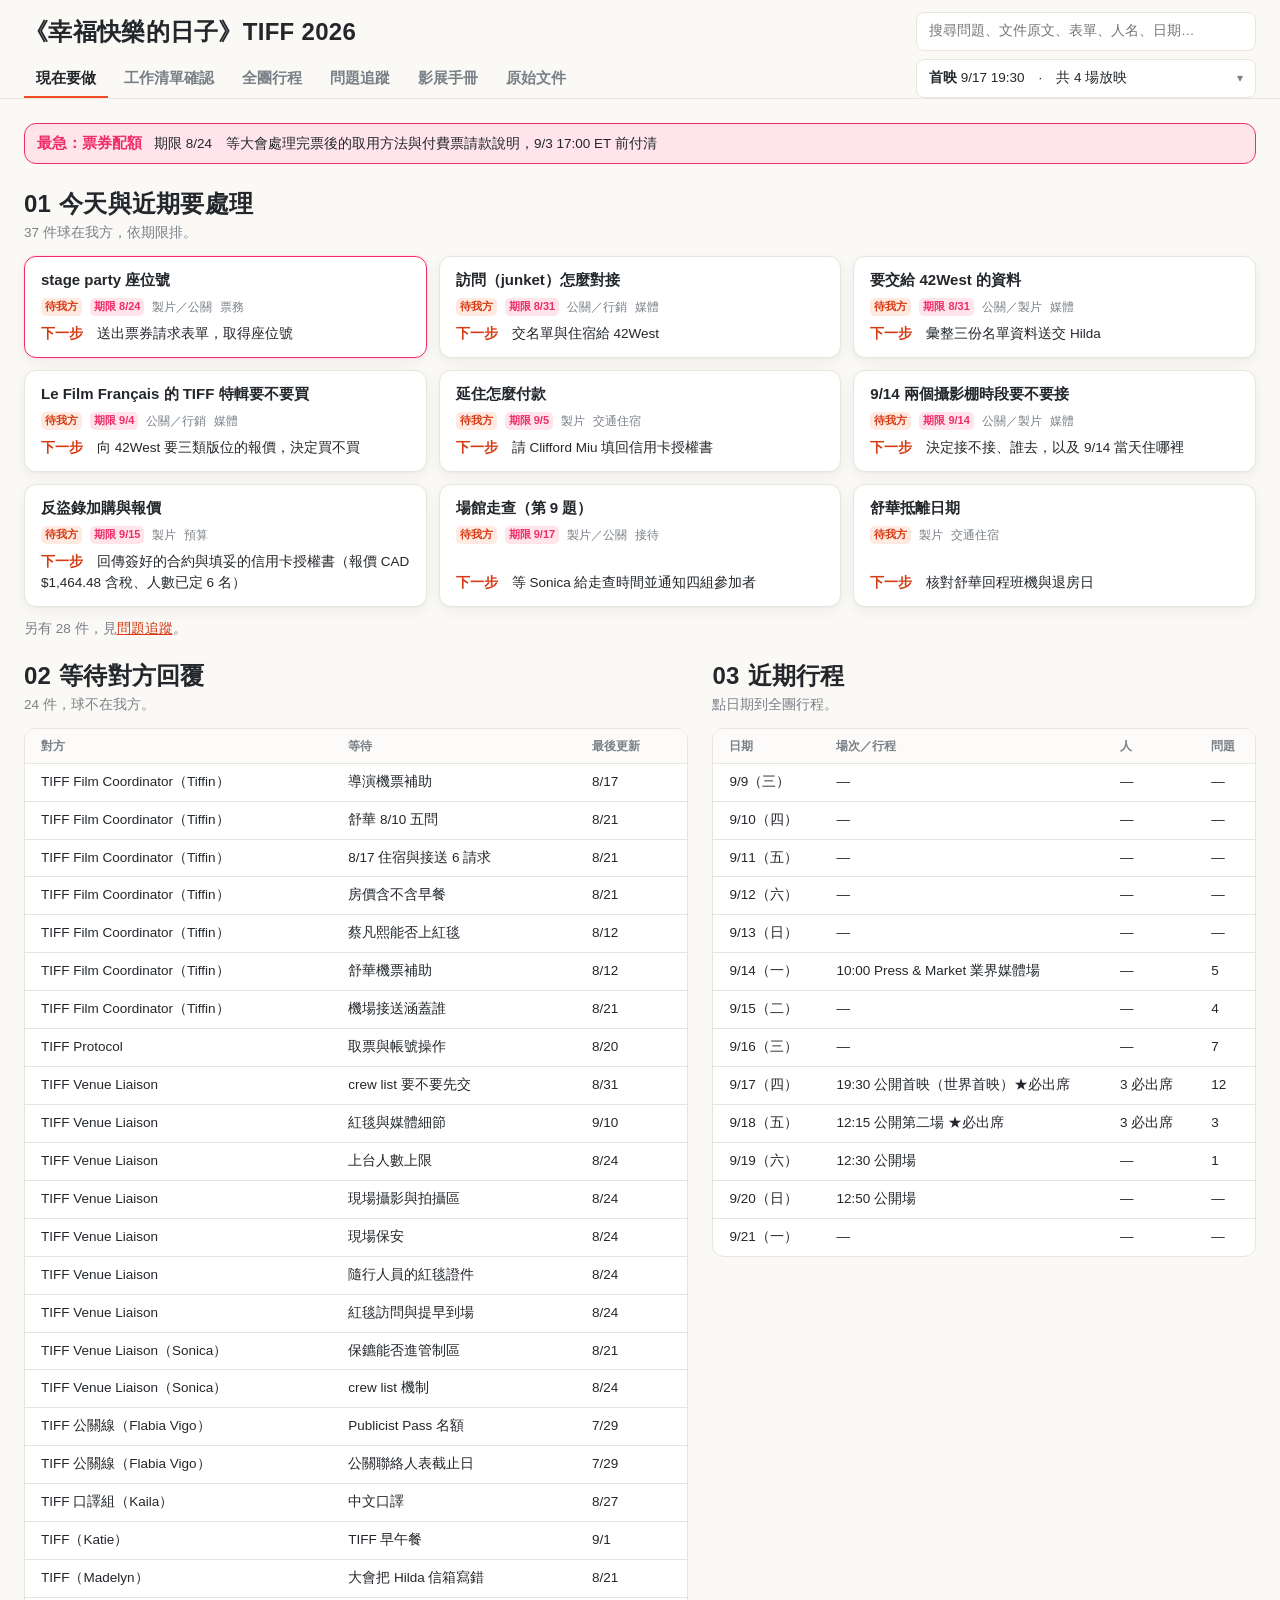
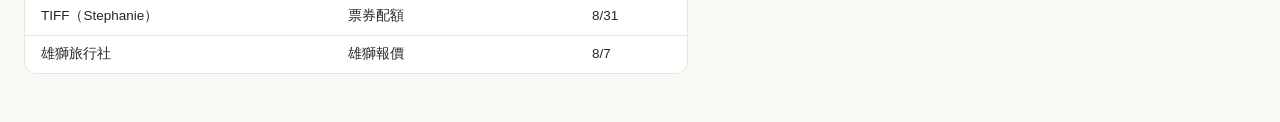
==== commit 09c06faf: "update 2026-09-11" ====
--- a/v2/index.html
+++ b/v2/index.html
@@ -1588,6 +1588,13 @@
         <p>Best Regards,</p>
         <p>Anli Lin</p>
         <p>Phone/What's app/LINE/Wechat：0955-520-809</p>
+        <p><b>Patricia Beiger &lt;p.beiger@amero.ca&gt; · 2026-09-10</b>　msgid:1a08bedc259949d3 · 正本：2026-09-10_1a08bedc259949d3.txt</p>
+        <p>Best, Anli</p>
+        <p>---------- 轉寄的郵件 --------- 寄件者： Patricia Beiger &lt;p.beiger@amero.ca&gt; 日期：2026年9月10日週四，上午4:39 主旨：Re: HAPPILY EVER AFTER – Interpreter Inquiry for TIFF 2026 收件者：Linhan Zhang &lt;linhan@beringpictures.com&gt; 副本：Patricia Beiger &lt;p.beiger@amero.ca&gt;, Anli Lin &lt;angelicaaa.lin@gmail.com&gt;, Clifford Miu &lt;clifford@beringpictures.com&gt;, 王豪Leo &lt;leo.wh95@gmail.com&gt;</p>
+        <p>Hi Linhan, I do appreciate the transparency. If you would rather go with the other company, please do so. Part of my job as an agent is to vet the people I hire so you don&#8217;t have to. I have seen his CV and as mentioned have worked with him many times in the past. He is a solid and experienced interpreter with experience in arts and entertainment, including TIFF. I have worked with TIFF for 21 years now and am pretty swamped at the moment, so I am fine with you taking the other interpreter. All the best, Patricia</p>
+        <p>Patricia Beiger, ATIO C. Tran. MAG accredited, Spanish Director Amero Communications Inc. M: +1 416 831 3363 p.beiger@amero.ca</p>
+        <p>On Wed, Sep 9, 2026 at 4:12 PM Linhan Zhang &lt;linhan@beringpictures.com&gt; wrote:</p>
+        <p>〔按：Patricia 這封正式回覆，同意我方改用其他口譯員（VoiceOyster 的 Pency T），Amero 選項確定結案。引文層（Linhan 9/9 回信原文，含 TIFF Content Studio／E-TALK／Rolling Stone 攝影棚交通與時段）與既有 <a href="#doc-email-e70">✉70</a>、<a href="#doc-email-e71">✉71</a> 記錄的行程重複，不重貼；完整引文見 mail-raw/2026-09-10_1a08bedc259949d3.txt。〕</p>
       </div>
       <div class="docpage" id="doc-email-e90">
         <div class="pgno">✉ 90 · 2026-09-08 · 主旨：Fwd: HAPPILY EVER AFTER – Standard Tech Checks · 本串正本見 mail-raw/（依 msgid 對照）</div>
@@ -1621,6 +1628,58 @@
         <p>Thank you.</p>
         <p>All the best, Tiffin</p>
         <p>On Wed, Sep 2, 2026 at 11:51 AM Tiffin Shing &lt; tiffin@prideasianfilmfestival.ca&gt; wrote:</p>
+      </div>
+      <div class="docpage" id="doc-email-e92">
+        <div class="pgno">✉ 92 · 2026/9/9（三）下午 2:32 多倫多＝9/10（四）上午 2:32 台灣 · 主旨：Fwd: Mandarin Interpreter Recommendation during TIFF · 全串首次進本信箱，含先前未存的往來 · msgid:1a0877187b11ddfe · 正本：2026-09-09_1a0877187b11ddfe.txt</div>
+        <p><b>Linhan Zhang &lt;linhan@beringpictures.com&gt; 轉 Anli Lin &lt;angelicaaa.lin@gmail.com&gt; · 2026-09-09</b></p>
+        <p>Best,<br>Anli</p>
+        <p>---------- Forwarded message ---------<br>寄件者： Linhan Zhang &lt;linhan@beringpictures.com&gt;<br>Date: 2026年9月10日週四 上午12:45<br>Subject: Re: Mandarin Interpreter Recommendation during TIFF<br>To: Pency T &lt;pency@voiceoyster.com&gt;<br>Cc: Anli Lin &lt;angelicaaa.lin@gmail.com&gt;, tiffin shing &lt;tiffinshing@gmail.com&gt;,<br>Clifford Miu &lt;clifford@beringpictures.com&gt;, 王豪Leo &lt;leo.wh95@gmail.com&gt;</p>
+        <p>Both cash or Taiwan to Taiwan bank transfer would be great! Thanks for the<br>flexibility.</p>
+        <p>Looking forward to your quote.</p>
+        <p>Thanks,<br>--</p>
+        <p>Linhan Zhang | 張林翰<br>Co-Founder, Bering Pictures | 聯合創始人 - 白令電影公司<br>Forbes 30 Under 30 Asia 2021<br>&lt;https://www.forbes.com/profile/bering-pictures/?list0under30-asia-the-arts&gt;<br>linhan@beringpictures.com<br>[US] +1 917-254-7576 &lt;(917)%20254-7576&gt;</p>
+        <p>On Wed, Sep 9, 2026 at 12:39 PM Pency T &lt;pency@voiceoyster.com&gt; wrote:</p>
+        <p>&gt; Aha! Then let me update the quote.<br>&gt; I can take cash or if it works for you, you can deposit the corresponding<br>&gt; amount in TWD in my bank account in Taiwan.<br>&gt; Will that sound better?<br>&gt;<br>&gt; Regards,<br>&gt;<br>&gt; Pency :)<br>&gt; *VoiceOyster Interpretation &amp; Translation *<br>&gt; *Your Words, Pure as a Pearl! *<br>&gt; Tel: +1-416-856-6899 &lt;(416)%20856-6899&gt;<br>&gt; Fax:+1-416-628-2518 &lt;(416)%20628-2518&gt;<br>&gt; www.voiceoyster.com<br>&gt;<br>&gt;<br>&gt;<br>&gt; From: Linhan Zhang &lt;linhan@beringpictures.com&gt;<br>&gt; To: "Pency T"&lt;pency@voiceoyster.com&gt;<br>&gt; Cc: "Anli Lin"&lt;angelicaaa.lin@gmail.com&gt;, "tiffin shing"&lt;<br>&gt; tiffinshing@gmail.com&gt;, "Clifford Miu"&lt;clifford@beringpictures.com&gt;,<br>&gt; "王豪Leo"&lt;leo.wh95@gmail.com&gt;<br>&gt; Date: Wed, 09 Sep 2026 12:02:03 -0400<br>&gt; Subject: Re: Mandarin Interpreter Recommendation during TIFF<br>&gt;<br>&gt; Hi Pency,<br>&gt;<br>&gt; Thank you, but I should clarify that the schedule for Sep 17 is still on.<br>&gt; We would like to have you there as well. The only change was reducing the<br>&gt; work hours needed for Sep 14.<br>&gt;<br>&gt; The rest looks good.<br>&gt;<br>&gt; Are you only able to take E-Transfer or check?<br>&gt;<br>&gt; Kind regards,<br>&gt; --<br>&gt;<br>&gt; Linhan Zhang | 張林翰<br>&gt; Co-Founder, Bering Pictures | 聯合創始人 - 白令電影公司<br>&gt; Forbes 30 Under 30 Asia 2021<br>&gt; &lt;https://www.forbes.com/profile/bering-pictures/?list0under30-asia-the-arts&gt;<br>&gt; linhan@beringpictures.com<br>&gt; [US] +1 917-254-7576 &lt;(917)%20254-7576&gt;<br>&gt;<br>&gt;<br>&gt; On Wed, Sep 9, 2026 at 11:59 AM Pency T &lt;pency@voiceoyster.com&gt; wrote:<br>&gt;<br>&gt; Hi Linhan,<br>&gt;<br>&gt; Got it.<br>&gt;<br>&gt; I am not scheduled for Arrested Memory with TIFF this year.<br>&gt; I would love to work with them as well, if possible. :P<br>&gt;<br>&gt; Here comes the invoice!<br>&gt;<br>&gt;<br>&gt; Pency :)<br>&gt; *VoiceOyster Interpretation &amp; Translation *<br>&gt; *Your Words, Pure as a Pearl! *<br>&gt; Tel: +1-416-856-6899<br>&gt; Fax:+1-416-628-2518<br>&gt; www.voiceoyster.com<br>&gt;<br>&gt;<br>&gt;<br>&gt; From: Linhan Zhang &lt;linhan@beringpictures.com&gt;<br>&gt; To: "Pency T"&lt;pency@voiceoyster.com&gt;<br>&gt; Cc: "Anli Lin"&lt;angelicaaa.lin@gmail.com&gt;, "tiffin shing"&lt;<br>&gt; tiffinshing@gmail.com&gt;, "Clifford Miu"&lt;clifford@beringpictures.com&gt;,<br>&gt; "王豪Leo"&lt;leo.wh95@gmail.com&gt;<br>&gt; Date: Wed, 09 Sep 2026 11:41:27 -0400<br>&gt; Subject: Re: Mandarin Interpreter Recommendation during TIFF<br>&gt;<br>&gt; Hi Pency,<br>&gt;<br>&gt; Thank you for sending the quote and the resume.<br>&gt;<br>&gt; We just cancelled the Fairchild TV itinerary (the one I sent on your<br>&gt; whatsapp). So our updated interpretor needs on Sep 14 is now 2-4pm. Please<br>&gt; let me know if you could update the quote to reflect the new working hours.<br>&gt;<br>&gt; By the way, are you interring for the team on Arrested Memory?<br>&gt;<br>&gt; In any case, if all looks good to you, please send us an invoice with the<br>&gt; details below:<br>&gt; Splash Pictures, Inc.<br>&gt; Business Tax ID (if possible) 83484255<br>&gt; Guangfu South Road No. 696<br>&gt; &lt;https://www.google.com/maps/search/Guangfu+South+Road+No.+696+Unit+9F?entry=gmail&amp;source=g&gt;<br>&gt; Unit 9F<br>&gt; &lt;https://www.google.com/maps/search/Guangfu+South+Road+No.+696+Unit+9F?entry=gmail&amp;source=g&gt;<br>&gt; -3<br>&gt; Da'an District<br>&gt; Taipei<br>&gt; Taiwan<br>&gt;<br>&gt; We will use Taiwan credit card for payment if possible.<br>&gt;<br>&gt; Kind regards,<br>&gt; --<br>&gt;<br>&gt; Linhan Zhang | 張林翰<br>&gt; Co-Founder, Bering Pictures | 聯合創始人 - 白令電影公司<br>&gt; Forbes 30 Under 30 Asia 2021<br>&gt; &lt;https://www.forbes.com/profile/bering-pictures/?list0under30-asia-the-arts&gt;<br>&gt; linhan@beringpictures.com<br>&gt; [US] +1 917-254-7576<br>&gt;<br>&gt;<br>&gt; On Wed, Sep 9, 2026 at 10:05 AM Pency T &lt;pency@voiceoyster.com&gt; wrote:<br>&gt;<br>&gt;<br>&gt; Hi Anli,<br>&gt;<br>&gt; Thank you so much for your email. Yes. I can take both dates for the<br>&gt; interview.<br>&gt;<br>&gt;<br>&gt; *9/14 12:00 PM–3:00 PM*<br>&gt; Press activities, including an interview with Review Nation<br>&gt; *Talent:* Director Fiona Roan and actor Xuan Chen<br>&gt;<br>&gt;<br>&gt;<br>&gt; *9/17 1:00 PM–2:30 PM*<br>&gt; TIFF Content Studio and E-TALK interviews<br>&gt; *Talent:* Director Fiona Roan, actor Shuhua Yeh and Xuan Chen<br>&gt;<br>&gt;<br>&gt; My current rate is $130.00/Hr with a 2-hour minimum.<br>&gt; *9/14 12:00 PM–3:00 PM (3 Hours) *<br>&gt; Service fee: $130x3=$390<br>&gt; Mileage/Travel: 90km (round trip) x $0.73 = $65.70<br>&gt; Parking: $ 21.00<br>&gt;<br>&gt; *9/17 1:00 PM–2:30 PM (2 hours) *<br>&gt; Service fee: $130x2=$260<br>&gt; Mileage/Travel: 90km (round trip) x $0.73 = $65.70<br>&gt; Parking: $ 21.00<br>&gt;<br>&gt; Tax: 13%<br>&gt;<br>&gt; I am also attaching a copy of my resume for your reference.<br>&gt; Let me know at your earliest convenience.<br>&gt;<br>&gt; I look forward to working with everyone soon!<br>&gt;<br>&gt; Regards<br>&gt;<br>&gt;<br>&gt; Pency :)<br>&gt; *VoiceOyster Interpretation &amp; Translation *<br>&gt; *Your Words, Pure as a Pearl! *<br>&gt; Tel: +1-416-856-6899<br>&gt; Fax:+1-416-628-2518<br>&gt; www.voiceoyster.com<br>&gt;<br>&gt;<br>&gt;<br>&gt; From: Anli Lin &lt;angelicaaa.lin@gmail.com&gt;<br>&gt; To: "Pency T"&lt;pency@voiceoyster.com&gt;<br>&gt; Cc: "tiffin shing"&lt;tiffinshing@gmail.com&gt;, "Linhan Zhang"&lt;<br>&gt; linhan@beringpictures.com&gt;, "Clifford Miu"&lt;clifford@beringpictures.com&gt;,<br>&gt; "王豪Leo"&lt;leo.wh95@gmail.com&gt;<br>&gt; Date: Tue, 08 Sep 2026 22:32:29 -0400<br>&gt; Subject: Re: Mandarin Interpreter Recommendation during TIFF<br>&gt;<br>&gt; Hi Pency,<br>&gt;<br>&gt; Nice to meet you, and thank you Tiffin for connecting us!<br>&gt;<br>&gt; We're looking for Mandarin-English interpretation for the following two<br>&gt; sessions:<br>&gt;<br>&gt; *9/14 12:00 PM–3:00 PM*<br>&gt; Press activities, including an interview with Review Nation<br>&gt; *Talent:* Director Fiona Roan and actor Xuan Chen<br>&gt;<br>&gt; *9/17 1:00 PM–2:30 PM*<br>&gt; TIFF Content Studio and E-TALK interviews<br>&gt; *Talent:* Director Fiona Roan, actor Shuhua Yeh and Xuan Chen<br>&gt;<br>&gt; Fiona can do the interviews in English, but Xuan and Shuhua will need<br>&gt; Mandarin-English interpretation.<br>&gt;<br>&gt; Could you share your rate/quote for these two sessions?<br>&gt;<br>&gt; Best,<br>&gt; Anli<br>&gt;<br>&gt;<br>&gt;<br>&gt; tiffin shing &lt;tiffinshing@gmail.com&gt;於 2026年9月9日週三，上午10:18寫道：<br>&gt;<br>&gt; Hi Pency,<br>&gt;<br>&gt; This is great!<br>&gt; Please connect with Anli to discuss further, she is from the film team of<br>&gt; HAPPILY EVER AFTER.<br>&gt; I've cc'ed her in this email.<br>&gt;<br>&gt; Cheers,<br>&gt; Tiffin<br>&gt;<br>&gt; On Tue, 8 Sept 2026 at 20:07, Pency T &lt;pency@voiceoyster.com&gt; wrote:<br>&gt;<br>&gt;<br>&gt; Hi Tiffin,<br>&gt;<br>&gt; Yes. I can definitely help. As a matter of fact, I will be interring a<br>&gt; Taiwanese film this time during TIFF time.<br>&gt;<br>&gt; Let me know more details so I can assist.<br>&gt;<br>&gt; Regards<br>&gt;<br>&gt; Pency :)<br>&gt; *VoiceOyster Interpretation &amp; Translation *<br>&gt; *Your Words, Pure as a Pearl! *<br>&gt; Tel: +1-416-856-6899<br>&gt; Fax:+1-416-628-2518<br>&gt; www.voiceoyster.com<br>&gt;<br>&gt;<br>&gt;<br>&gt; ---- On Tue, 08 Sep 2026 02:49:49 -0400 *tiffin shing<br>&gt; &lt;tiffinshing@gmail.com &lt;tiffinshing@gmail.com&gt;&gt;* wrote ----<br>&gt;<br>&gt; Hi Pency,<br>&gt;<br>&gt; I hope this email finds you well!<br>&gt; It's another year! Are you helping with some TIFF interpreter work this<br>&gt; year?<br>&gt; I know a Taiwan film team is looking for a Mandarin-English interpreter<br>&gt; for press interviews on the following dates and times:<br>&gt;<br>&gt;<br>&gt;<br>&gt; - September 14, 12:00 PM–3:00 PM<br>&gt; - September 17, 1:00 PM–2:30 PM<br>&gt;<br>&gt; Please let me know if you'll be available to help and I'll help to connect.<br>&gt;<br>&gt; Thank you.<br>&gt;<br>&gt; All the best,<br>&gt; Tiffin<br>&gt;<br>&gt;<br>&gt;<br>&gt;<br>&gt;<br>&gt;<br>&gt;<br>&gt;<br>&gt;</p>
+        <p>〔按：這一串是 Linhan／Anli／tiffin shing（個人信箱 tiffinshing@gmail.com，與大會窗口 Tiffin Shing 同名，關係未經本信箱核對）與口譯員 Pency T（VoiceOyster）的完整往來，<b>第一次進本信箱，之前沒有任何一段已存在頁面上</b>，故不受「引文深度 0」限制、全串照錄。〕</p>
+        <p><b>Pency T &lt;pency@voiceoyster.com&gt; · 2026-09-10</b>　msgid:1a08bedf16f391bd · 正本：2026-09-10_1a08bedf16f391bd.txt（附件：V_287_MAN_14092026.pdf，附件內容未存）</p>
+        <p>Best, Anli</p>
+        <p>---------- 轉寄的郵件 --------- 寄件者： Pency T &lt;pency@voiceoyster.com&gt; 日期：2026年9月10日週四，上午3:58 主旨：Re: Mandarin Interpreter Recommendation during TIFF 收件者：Linhan Zhang &lt;linhan@beringpictures.com&gt; 副本：Anli Lin &lt;angelicaaa.lin@gmail.com&gt;, tiffin shing &lt;tiffinshing@gmail.com&gt;, Clifford Miu &lt;clifford@beringpictures.com&gt;, "王豪Leo" &lt;leo.wh95@gmail.com&gt;</p>
+        <p>Hi Linhan,</p>
+        <p>Here comes the updated invoice for this booking. Meanwhile, may I know the location for the September 14th?</p>
+        <p>Regards,</p>
+        <p>Pency :) *VoiceOyster Interpretation &amp; Translation * *Your Words, Pure as a Pearl! * Tel: +1-416-856-6899 Fax:+1-416-628-2518 www.voiceoyster.com</p>
+        <p>〔按：這封信下方仍附著 9/9 全部舊往來（Linhan 9/9 12:45 回信起），內容與本區塊上方 msgid:1a0877187b11ddfe 那一段完全重複（本信原文沒有用「&gt;」標記引文層級，機械判讀會誤判成全部都是新內容），不重複照錄；完整原文見 mail-raw/2026-09-10_1a08bedf16f391bd.txt。這封信本身帶的新事實：①更新後報價以附件 PDF 寄出，<b>附件內容未存取，實際金額未核對</b>；②Pency 問<b>9/14 地點</b>，<b>我方尚未回覆</b>，詳見<a href="#track">問題追蹤</a>。〕</p>
+      </div>
+      <div class="docpage" id="doc-email-e93">
+        <div class="pgno">✉ 93 · 2026-09-10 · 主旨：Fwd: HAPPILY EVER AFTER (SP) - 1st PUBLIC - Royal Alexandra Theatre - Thursday, SEPT 17 - 7:30PM · 本串正本見 mail-raw/（依 msgid 對照）</div>
+        <p><b>Sonica Carnegie &lt;scarnegie@tiff.net&gt; · 2026-09-10</b>　msgid:1a08bed6b59a42e7 · 正本：2026-09-10_1a08bed6b59a42e7.txt</p>
+        <p>Best, Anli</p>
+        <p>---------- 轉寄的郵件 --------- 寄件者： Sonica Carnegie &lt;scarnegie@tiff.net&gt; 日期：2026年9月10日週四，下午2:09 主旨：Re: HAPPILY EVER AFTER (SP) - 1st PUBLIC - Royal Alexandra Theatre - Thursday, SEPT 17 - 7:30PM 收件者：Noah Casey &lt;noah.casey@42west.com&gt; 副本：Linhan Zhang &lt;linhan@beringpictures.com&gt;, Anli Lin &lt; angelicaaa.lin@gmail.com&gt;, Clifford Miu &lt;clifford@beringpictures.com&gt;, 王豪Leo &lt;leo.wh95@gmail.com&gt;, Tiffin Shing &lt;cinshing@tiff.net&gt;, Tahnée Chung-Lawrence &lt;tchunglawrence@tiff.net&gt;, Jasmina Vranesevic &lt; jvranesevic@tiff.net&gt;, Happilyeverafter &lt;Happilyeverafter@42west.com&gt;, Hilda Somarriba &lt;hilda.somarriba@42west.com&gt;</p>
+        <p>Hello hello Team!</p>
+        <p>I want to thank you Linhan for this very thorough response!</p>
+        <p>1. Is it possible to get a contact for Noah as this will be the best way to communicate closer to the film.</p>
+        <p>2. Noah : Were you able to get your credentials sorted out?</p>
+        <p>3. For the entourage that will be joining talent on the carpet, I will just need everyone working together to ensure that the carpet does not bottleneck. This will help to ensure that everyone is provided the opportunity and time needed with media and for photos, and then to continue to proceed to the backstage area to be seated all before the screening starts. We will make it work!</p>
+        <p>4. Request for additional media : Red Carpet Media Request Form &lt;https://forms.gle/uFAJKCB9ac4LCsYp6&gt; . Regarding the venue and some of the union rules. There is no videography allowed inside of the theatre. - PHOTOS only can be taken of the stage during the Intro and Q&amp;A, but not of the audience</p>
+        <p>5. We could look at how early your team can arrive prior to the screening during the venue tour</p>
+        <p>6. I have made note of the security details provided for Shuhua Yeh</p>
+        <p>7. We can certainly schedule a venue tour for the morning of Thursday September 17th - would 11:30AM or 12:00PM work for your team?</p>
+        <p>8. Yes! As you do have a full red carpet, I would expect their to be some interviews taking place</p>
+        <p>9. Also, just checking in if the protocol team has sent you details around seating. I am hoping they have by now, and would like to advise that for anyone going up to stage for the Intro and Q&amp;A it is much easier to move them to and from their seats if they are seated in ROWS A or B, seats 11-15</p>
+        <p>10. Would you happen to have any more details around cars?</p>
+        <p>11. Your Moderator for the Intro and Q&amp;A is the lovely : Giovanna Fulvi</p>
+        <p>12. Your carpet will lock at 6:15PM and talent should arrive by 6:40PM. This gives us about 50mins until your film starts at 7:30PM.</p>
+        <p>13. An Additional question : Do we know if the director would like full credits to roll, or a shortened ending before the Q&amp;A</p>
+        <p>14. Also, just inquiring if face sheets for your talent walking the red carpet will be available for our press and carpet teams - I would love to have a copy to send to my team here!</p>
+        <p>Linhan, your response was so very thorough! I cannot thank you enough!</p>
+        <p>As the festival has started, if you have any urgent questions, please feel free to reach out via my phone number at 6474720807 &lt;(647)%20472-0807&gt;!</p>
+        <p>Looking forward to working with you all during your time at TIFF!</p>
+        <p>Thank you everyone!</p>
+        <p>Sonica Carnegie</p>
+        <p>On Thu, Sep 3, 2026 at 10:07 AM Noah Casey &lt;noah.casey@42west.com&gt; wrote:</p>
+        <p>-- Sonica Carnegie (She/Her) | Venue Liaison, TIFF Lightbox *Toronto International Film Festival*</p>
+        <p>Phone: 647.472.0807 &lt;(647)%20472-0807&gt;. Email: scarnegie@tiff.net | Website: tiff.net</p>
+        <p>&lt;http://content.tiff.net.s3.amazonaws.com/emails/esignature.jpg&gt;</p>
       </div>
     </div>
   </details>
@@ -2025,7 +2084,7 @@
     </div>
   </details></div></section>
 </main>
-<script>window.DATA={"meta":{"facts":[{"k":"英文片名","v":"Happily Ever After"},{"k":"影展","v":"第 51 屆多倫多國際影展"},{"k":"入選單元","v":"Special Presentations"},{"k":"影展日期","v":"2026.9.10 – 9.20"},{"k":"世界首映","v":"9/17（四） 19:30"},{"k":"第二場","v":"9/18（五） 12:15"},{"k":"第三場","v":"9/19（六） 12:30"},{"k":"第四場","v":"9/20（日） 12:50"}],"summary":"<b>首映</b> 9/17 19:30　·　共 4 場放映"},"questions":[{"id":"q01","title":"出席名單","status":"done","chip":"8/14 大會核准","panel":"① Tiffin Shing（Film Coordinator）— cinshing@tiff.net","fact":"導演、舒華、陳璇出席；蔡凡熙因預算退出。<b>陳璇的 Guest Pass 已核准</b>：7/29 Tiffin 為她開通登記，8/14 Tiffin 書面寫明「Cast Chen Xuan was approved for a Guest Pass and you have registered for her.」。她<b>沒有正式邀請（Guest Invitation）</b>，不含機票住宿。","srcs":["#doc-email-e13","#doc-email-e4"],"thread":[{"d":"7/21","side":"us","who":"Linhan","flag":"","text":"十項接待問題中提出出席名單","refs":[4]},{"d":"7/31","side":"us","who":"Linhan","flag":"dec","text":"定案：導演、舒華、陳璇出席；蔡凡熙因預算退出","refs":[13]},{"d":"8/17","side":"tiff","who":"Tiffin","flag":"","text":"首次把陳璇列入首映與第二場的書面出席名單","refs":[38]},{"d":"8/14","side":"tiff","who":"Tiffin","flag":"key","text":"書面確認陳璇的 Guest Pass 已核准並已完成登記，列出六張預售票等權益","refs":[]}],"concl":"<b>起於</b> 7/21 · <b>24 天</b> · <b>目前</b>：已結——8/14 大會書面核准陳璇的 Guest Pass，8/27 之後全庫無變更","nextStep":"催大會書面確認陳璇 Guest Pass","verified":"2026-09-04","owner":["製片"],"type":"接待","counterparty":"TIFF Film Coordinator（Tiffin）","deadline":null,"deadlineNote":null,"relEvents":["9/17（四）","9/18（五）"],"relPeople":["葉舒華","阮鳳儀","陳璇","蔡凡熙"],"anchorDay":"9/17（四）"},{"id":"q02","title":"導演機票補助","status":"them","chip":"已回覆 7/24","panel":"① Tiffin Shing（Film Coordinator）— cinshing@tiff.net","fact":"兩條路：大會代訂（7/27 前填 Traveller Profile Form）或自購後領 <b>CAD $2,700</b> 支票（金額出自邀請函 PDF）。片方選自購。<b>要件要更正</b>：大會 7/24 與 8/12 兩次列的是<b>機票 e-ticket 與受款人護照全名／地址／Email</b>，<b>從頭到尾沒有要過收據</b>——「憑單據」是我方的說法。支票為加幣、影展期間本人現場領取並在合作銀行兌換","srcs":["#doc-email-e6","#doc-form-travel-p1"],"thread":[{"d":"7/24","side":"tiff","who":"Tiffin","flag":"","text":"給出兩條路：大會代訂（7/27 前填 Traveller Profile Form）或自購後領 CAD $2,700 支票","refs":[6]},{"d":"7/27","side":"us","who":"片方","flag":"dec","text":"採自購路線，不填表單，改請領補助支票","refs":[]},{"d":"8/12","side":"tiff","who":"Tiffin","flag":"","text":"列出支票規格：加幣支票、影展期間本人現場領、需受款人護照全名／地址／Email","refs":[25]},{"d":"8/17","side":"us","who":"Anli","flag":"key","text":"交出 e-ticket 與受款人資料（FENG I ROAN）","refs":[33]},{"d":"8/17","side":"us","who":"Anli","flag":"","text":"交出 e-ticket 與受款人資料後，大會未再提支票進度","refs":[]}],"concl":"<b>起於</b> 7/24 · <b>目前</b>：8/17 已交齊 e-ticket 與受款人資料，<b>之後大會未再回覆支票進度</b>，領取安排未確認","verified":"2026-09-04","owner":["製片"],"type":"交通住宿","counterparty":"TIFF Film Coordinator（Tiffin）","deadline":null,"deadlineNote":null,"nextStep":"催大會回報補助支票開立進度","relEvents":[],"relPeople":["阮鳳儀"],"anchorDay":""},{"id":"q03","title":"舒華抵離日期","status":"us","chip":"7/31 已回覆","panel":"① Tiffin Shing（Film Coordinator）— cinshing@tiff.net","fact":"<b>抵達已定 9/16 22:00</b>——8/31 我方逐條更正 42West 行程表（原稿誤寫 9/14），9/1 Annabelle 回覆已改進共用 Google Doc；與機票檔名 0916、飯店 9/16 入住三者一致。<b>離開日仍有兩種說法</b>：8/17 附件的回程是 <b>9/19 22:55</b> 多倫多飛倫敦，飯店卻訂到 <b>9/20 退房</b>，等於 9/19 那晚是我方自費 CAD $477.92 買一晚可能用不到的房。42West 行程表裡的離開時間與 TBC 名單出自附件 <b>HAPPILY EVER AFTER Master Publicity Schedule.pdf</b>，<b>該附件未存檔，無法核對</b>","srcs":["#doc-email-e13","#doc-email-e70","#doc-email-e22","#doc-email-e33"],"thread":[{"d":"7/31","side":"us","who":"Linhan","flag":"","text":"回報舒華 9/16 抵、9/19 晚離＋late checkout 請求；導演提早抵達自費","refs":[13]},{"d":"8/10","side":"us","who":"Linhan","flag":"dec","text":"改為舒華 9/20 離（4 晚），與需求單一致","refs":[22]},{"d":"8/17","side":"us","who":"Anli","flag":"","text":"附件載舒華回程為 9/19 22:55 多倫多飛倫敦","refs":[33]},{"d":"8/28","side":"p3","who":"Annabelle（42West）","flag":"key","text":"行程表寫 9/14 約 22:00 抵、9/19 約 13:00 離；同日又把她列進 12:30 與 14:05 的 TBC 名單","refs":[70]}],"concl":"<b>起於</b> 8/28 · <b>目前</b>：抵達已定 9/16，<b>離開日 9/19 班機與 9/20 退房並存，要決定退不退那一晚</b>","verified":"2026-09-04","owner":["製片"],"type":"交通住宿","counterparty":"內部","deadline":null,"deadlineNote":null,"nextStep":"核對舒華回程班機與退房日","relEvents":["9/19（六）","9/20（日）","9/16（三）","9/14（一）"],"relPeople":["葉舒華","阮鳳儀"],"anchorDay":"9/14（一）"},{"id":"q04","title":"飯店加訂第 3 晚","status":"done","chip":"8/7 已確認","panel":"① Tiffin Shing（Film Coordinator）— cinshing@tiff.net","fact":"大會 8/7 核准加訂第 3 晚並換發邀請函（原版 two nights → 修訂版 three nights）；8/21 訂房定案為 Sheraton Centre Toronto <b>標準房非套房</b>。<b>late checkout 大會 7/29 就答過</b>——原話「late checkout cannot be guaranteed, the hotel will only know on the day」，不是沒回；而且訂房改為 <b>9/20 退房</b>之後，這題已經失效。另加 3 間標準房一事，大會 7/21 與 8/7 兩次都以「團隊其他成員可用 TIFF 合作價自行訂房」作答，<b>等同婉拒</b>","srcs":["#doc-email-e13","#doc-email-e18"],"thread":[{"d":"7/31","side":"us","who":"Linhan","flag":"","text":"聚焦版請求：加訂房晚","refs":[13]},{"d":"8/7","side":"tiff","who":"Tiffin","flag":"key","text":"Festival Invitation Team 同意加訂第 3 晚，附修訂版邀請函","refs":[18]},{"d":"8/21","side":"tiff","who":"Tiffin","flag":"","text":"訂房確認開出標準房——「四星以上套房等級」一題就此失效","refs":[42]}],"concl":"<b>起於</b> 7/27 · <b>已結</b>：加訂已核准、房型定案，late checkout 因改為 9/20 退房而失效","verified":"2026-09-04","owner":["製片"],"type":"交通住宿","counterparty":"TIFF Film Coordinator（Tiffin）","deadline":null,"deadlineNote":null,"nextStep":"催大會書面確認 9/19 晚退房","relEvents":["9/20（日）"],"relPeople":[],"anchorDay":"9/20（日）"},{"id":"q05","title":"舒華第 4 晚誰付","status":"done","chip":"8/12 已釐清","panel":"① Tiffin Shing（Film Coordinator）— cinshing@tiff.net","fact":"大會招待 3 晚，<b>第 4 晚（9/19–20）片方自付 CAD $477.92</b>，走第三方付款。","srcs":["#doc-email-e25","#doc-email-e22"],"thread":[{"d":"8/10","side":"us","who":"Linhan","flag":"","text":"信中自述需自行負擔第 4 晚","refs":[22]},{"d":"8/12","side":"tiff","who":"Tiffin","flag":"key","text":"明文只核准加訂一晚，招待維持 3 晚","refs":[25]},{"d":"8/21","side":"us","who":"Anli","flag":"dec","text":"第 4 晚 CAD $477.92 由片方付，走第三方付款","refs":[42]}],"concl":"<b>起於</b> 8/10 · <b>12 天</b> · <b>目前</b>：已結，金額與付款方式都定案","verified":"2026-09-04","owner":["製片"],"type":"交通住宿","counterparty":"TIFF Film Coordinator（Tiffin）","deadline":null,"deadlineNote":null,"nextStep":null,"retro":{"outcome":"第 4 晚（9/19–20）由片方自付 CAD $477.92，走第三方付款，大會招待維持 3 晚不變。","why":"8/10 我方先自述願自行負擔，8/12 Tiffin 明文只核准加訂一晚、招待不加碼，8/21 由 Anli 定金額與付款方式。","impact":"9/19 那晚 CAD $477.92 由片方付；連同 9/15 那晚，同筆訂房片方自費共 CAD $955.84。第 4 晚走第三方付款。","improve":"8/12 收到「只核准加訂一晚」時當場追問金額與付款方式，可省掉 8/12 到 8/21 這九天空窗。"},"relEvents":["9/19（六）"],"relPeople":["葉舒華"],"anchorDay":"9/19（六）"},{"id":"q06","title":"E-Ticket 與受款人資料","status":"done","chip":"8/17 已交","panel":"① Tiffin Shing（Film Coordinator）— cinshing@tiff.net","fact":"兩張 e-ticket 與導演補助受款人資料（護照全名 <b>FENG I ROAN</b>、通訊地址、Email）<b>8/17 已附件寄出</b>，訂房卡點解除。支票在會計作業中。","srcs":["#doc-email-e33"],"thread":[{"d":"8/12","side":"tiff","who":"Tiffin","flag":"","text":"訂房前提：沒有航班確認就不訂房","refs":[25]},{"d":"8/16","side":"tiff","who":"Tiffin","flag":"","text":"距開幕不到一個月，再次追問","refs":[30]},{"d":"8/17","side":"us","who":"Anli","flag":"key","text":"兩張 e-ticket 與受款人資料一併附件寄出","refs":[33]}],"concl":"<b>起於</b> 8/12 · <b>10 天</b> · <b>目前</b>：已結，訂房卡點解除，8/21 飯店隨即定案","verified":"2026-09-04","owner":["製片"],"type":"交通住宿","counterparty":"TIFF Film Coordinator（Tiffin）","deadline":null,"deadlineNote":null,"nextStep":null,"retro":{"outcome":"8/17 兩張 e-ticket 與受款人資料（護照全名 FENG I ROAN、通訊地址、Email）一併附件寄出，訂房卡點解除。","why":"Tiffin 8/12 訂下「沒有航班確認就不訂房」的前提，8/16 距開幕不到一個月再次追問，我方湊齊後一次補齊。","impact":"支票在會計作業中；訂房前提的航班確認卡點解除，8/21 飯店隨即定案。","improve":"8/12 收到訂房前提時先回一個預計交件日，就不會拖到 8/16 被第二次追問。"},"relEvents":[],"relPeople":["阮鳳儀"],"anchorDay":""},{"id":"q07","title":"舒華 8/10 五問","status":"them","chip":"8/21 五題結三題","panel":"① Tiffin Shing（Film Coordinator）— cinshing@tiff.net","fact":"8/10 我方一次問五題。<b>已結三項</b>：房型為<b>標準房非套房</b>、飯店為 <b>Sheraton Centre Toronto</b>、訂房與付款由 Tiffin 代辦（飯店另寄信用卡授權書，第三方付款）。<b>未結兩項</b>：舒華的機票補助券未決、第二台機場車未獲回覆。<b>機場人數要更正</b>——8/10 對大會說的是 6 人，但 8/18 我方內部已改為<b>同車只有 2 人</b>（舒華與經紀人 9/16 21:20 由台北抵達；首爾出發的 5 人 19:15 先到、各自前往飯店），<b>這件事尚未回報大會</b>，大會仍按 6 人理解。7 人座那筆是 <b>8/20 TIFF Ground Transportation（Madelyn）</b>回的，不是 Tiffin、也不是 8/21","srcs":["#doc-email-e42","#doc-email-e41","#doc-email-e25","#doc-email-e22","#doc-email-e33","#doc-email-e36"],"thread":[{"d":"8/10","side":"us","who":"Linhan","flag":"","text":"一次提出五問：房型、訂房窗口、機票補助券、第二台接送車","refs":[22]},{"d":"8/12","side":"tiff","who":"Tiffin","flag":"","text":"只答三題：傾向 Sheraton、只核准加訂一晚、機場接送是一台可坐 4 人的 SUV","refs":[25]},{"d":"8/17","side":"us","who":"Anli","flag":"","text":"追問房型與車型","refs":[33]},{"d":"8/18","side":"us","who":"Anli","flag":"dec","text":"主動讓步：可接受標準房，不再堅持套房","refs":[36]},{"d":"8/21","side":"tiff","who":"Tiffin","flag":"key","text":"訂房定案 Sheraton 標準房——房型與飯店兩題結案","refs":[42]},{"d":"8/21","side":"none","who":"大會","flag":"","text":"第二台接送車未再回應；機場那台仍是 4 人座","refs":[41]}],"concl":"<b>起於</b> 8/10 · <b>29 天</b> · <b>目前</b>：住宿線已結，<b>機場同車人數已改為 2 人但沒告訴大會</b>，機票補助券與第二台車仍未獲回覆","verified":"2026-09-04","owner":["製片"],"type":"交通住宿","counterparty":"TIFF Film Coordinator（Tiffin）","deadline":null,"deadlineNote":null,"nextStep":"催大會補答機場接送 6 人缺口","relEvents":["9/16（三）"],"relPeople":["葉舒華","舒華隨行 7 人"],"anchorDay":"9/16（三）"},{"id":"q08","title":"票券配額","status":"them","chip":"8/25 大會確認收到送件","panel":"① Tiffin Shing（Film Coordinator）— cinshing@tiff.net","fact":"配額：首映 <b>102 張</b>（免費 51＋付費 51，每張 $48）、第二場 <b>20 張</b>（免費 10＋付費 10，每張 $30）；P3、P4 沒有配額，Press &amp; Market 場不需票。我方原報 120 張，<b>8/23 已送出正式請求</b>，8/25 Stephanie 確認收到。<b>三個時點都已到期或即將到期</b>：付費票付款期限 <b>9/3 17:00 ET 已過</b>，而<b>付費票的請款說明從未寄到</b>；未領取的配額 <b>9/4 17:00 ET 釋出</b>（台灣 9/5 清晨 5 點）；Linhan <b>8/31 去信問「unclaimed」到底指未付款的票還是未從自己 Ticketmaster 轉出的票，至 9/4 大會未回</b>。8/25 之後全庫沒有任何 protocol@tiff.net 的來信","srcs":["#doc-email-e40","#doc-email-e39","#doc-email-e36","#doc-email-e53","#doc-email-e54","#todo"],"thread":[{"d":"8/18","side":"us","who":"Anli","flag":"","text":"提報五場共 120 張","refs":[36]},{"d":"8/19","side":"us","who":"Anli","flag":"","text":"追問為何沒收到配額信","refs":[39]},{"d":"8/19","side":"tiff","who":"Stephanie","flag":"","text":"配額只涵蓋前兩場；原信寄給國際銷售代理 Fred Tsui","refs":[39]},{"d":"8/20","side":"tiff","who":"Stephanie","flag":"key","text":"重發配額信並加入 Linhan、Anli：首映上限 102、第二場 20","refs":[40]},{"d":"8/25","side":"us","who":"Linhan","flag":"key","text":"回報請求表單已於兩天前送出（即 8/23）","refs":[53]},{"d":"8/25","side":"tiff","who":"Stephanie","flag":"key","text":"確認看得到我方的送件、沒有問題也沒有疑慮；票處理完會再來信給取用與管理配額的方法","refs":[54]},{"d":"8/23","side":"us","who":"Linhan","flag":"dec","text":"送出票券請求表單","refs":[]},{"d":"8/25","side":"tiff","who":"Stephanie","flag":"key","text":"確認收到請求，承諾另寄取票與帳號操作說明","refs":[]},{"d":"8/31","side":"us","who":"Linhan","flag":"key","text":"追問 unclaimed 的定義，未獲回覆","refs":[]}],"concl":"<b>起於</b> 8/13 · <b>目前</b>：<b>付款期限已過、請款說明未到、未領配額今天 17:00 ET 釋出，unclaimed 的定義大會未答</b>","verified":"2026-09-04","owner":["製片"],"type":"票務","counterparty":"TIFF（Stephanie）","deadline":"8/24","deadlineNote":"卡片載 8/24 17:00 ET 前要送出票券請求表單","nextStep":"等大會處理完票後的取用方法與付費票請款說明，9/3 17:00 ET 前付清","relEvents":["9/17（四）","9/18（五）","9/19（六）","9/20（日）"],"relPeople":["Linhan Zhang","Anli Lin","銷售代理"],"anchorDay":"9/17（四）"},{"id":"q09","title":"crew list 要不要先交","status":"them","chip":"8/19 已發問，未正面回覆","panel":"① Tiffin Shing（Film Coordinator）— cinshing@tiff.net","fact":"<b>機制大會早就說明過</b>：Tiffin 7/21 已寫明 crew 名單由 Venue Liaison 團隊在影展前收；8/19 Stephanie 也把這題指回 Film Coordinator 與 Venue Liaison，並答了兩件事——進 The Market 要證件、要坐進自家公開場一律要票。8/21 Sonica 正式索取完整 entourage 與紅毯名單，<b>我方 8/24 已交出</b>（紅毯／stage party 5 人＋working entourage 12 人），同封並問隨行能否拿紅毯證件；<b>8/31 再追一次，Sonica 至 9/4 未回</b>","srcs":["#doc-email-e39"],"thread":[{"d":"8/19","side":"us","who":"Anli","flag":"","text":"問工作人員要哪種證件、是否要事先交名單","refs":[39]},{"d":"8/19","side":"tiff","who":"Stephanie","flag":"","text":"只答「進 Market 要證件、坐進自家場要票」，未回答有無 crew list 機制","refs":[39]},{"d":"8/21","side":"tiff","who":"Sonica","flag":"","text":"改以「完整 entourage 與紅毯名單」的形式要名單","refs":[45]},{"d":"8/24","side":"us","who":"Linhan","flag":"dec","text":"交出 12 人 working entourage 名單並問紅毯證件","refs":[]},{"d":"8/31","side":"us","who":"Linhan","flag":"","text":"追問一次，未獲回覆","refs":[]}],"concl":"<b>起於</b> 8/19 · <b>目前</b>：名單已交、證件問題已提，<b>球在大會</b>","verified":"2026-09-04","owner":["製片","公關"],"type":"接待","counterparty":"TIFF Venue Liaison","deadline":null,"deadlineNote":null,"nextStep":"彙整完整 entourage 與紅毯名單","relEvents":[],"relPeople":["舒華隨行 7 人"],"anchorDay":""},{"id":"q10","title":"8/17 住宿與接送 6 請求","status":"them","chip":"8/21 只回住宿三項","panel":"① Tiffin Shing（Film Coordinator）— cinshing@tiff.net","fact":"住宿三項<b>已定案</b>：舒華 9/16–20、導演 9/15–20，皆在 <b>Sheraton Centre Toronto</b>，房型標準房。改住 <b>Chelsea</b> 一事大會全程未提，等同未採納。<b>另有兩項其實已由別的窗口答覆，不是 Tiffin</b>：飯店↔會場接駁由 <b>8/20 Ground Transportation</b> 回覆（首映日 1 台 7 人座、8 小時，第二場與記者會不供車，超出自費向 Global Alliance 訂）；紅毯與記者會時程由 <b>8/21 Sonica</b> 回覆「Additional details regarding red carpet and media will be provided at a later date」，並已給演員到場時間 6:40PM。<b>真正未答只剩兩項</b>：機場車型／是否加派廂型車與行李車、以及 Chelsea","srcs":["#doc-email-e33","#doc-email-e41","#doc-email-e42"],"thread":[{"d":"8/17","side":"us","who":"Anli","flag":"","text":"一次提出 6 項住宿與接送請求","refs":[33]},{"d":"8/21","side":"tiff","who":"Tiffin","flag":"key","text":"訂房確認回覆住宿三項；Chelsea 一題全文未提","refs":[42]},{"d":"8/21","side":"none","who":"大會","flag":"","text":"機場接送車型、加派車、飯店↔會場接駁、紅毯記者會時程四項未答","refs":[41]}],"concl":"<b>起於</b> 8/17 · <b>22 天</b> · <b>目前</b>：住宿已定，接駁與紅毯時程已由其他窗口部分答覆，<b>未答只剩機場車型加派與 Chelsea</b>","verified":"2026-09-04","owner":["製片"],"type":"交通住宿","counterparty":"TIFF Film Coordinator（Tiffin）","deadline":null,"deadlineNote":null,"nextStep":"催大會回覆未答的四項請求","relEvents":["9/17（四）","9/18（五）","9/16（三）","9/15（二）"],"relPeople":["葉舒華","阮鳳儀"],"anchorDay":"9/15（二）"},{"id":"q11","title":"房價含不含早餐","status":"them","chip":"8/21 已問，待回覆","panel":"① Tiffin Shing（Film Coordinator）— cinshing@tiff.net","fact":"<b>CAD $477.92 房價是否含早餐</b>：Anli 8/21 回覆付款方式時一併詢問，若不含要求加購並回報費用。<b>導演 5 晚、舒華 4 晚的早餐若要另計，金額目前不在任何預算數字裡</b>","srcs":["#doc-email-e42"],"thread":[{"d":"8/21","side":"us","who":"Anli","flag":"","text":"回覆付款方式時一併詢問；若不含，要求加購並回報費用","refs":[42]}],"concl":"<b>起於</b> 8/21 · <b>18 天</b> · <b>目前</b>：未回，球在大會","verified":"2026-09-04","owner":["製片"],"type":"交通住宿","counterparty":"TIFF Film Coordinator（Tiffin）","deadline":null,"deadlineNote":null,"nextStep":"催大會回覆房價是否含早餐","relEvents":[],"relPeople":["葉舒華","阮鳳儀","Anli Lin"],"anchorDay":""},{"id":"q12","title":"導演改住 Chelsea","status":"us","chip":"8/21 未獲回應","panel":"① Tiffin Shing（Film Coordinator）— cinshing@tiff.net","fact":"<b>阮鳳儀改住 Chelsea Hotel</b>：8/17 提出（大會合作飯店，便於團隊統一住宿），8/21 的訂房確認<b>直接以 Sheraton Centre Toronto 開出，全文未提 Chelsea</b>，也沒說可不可以換。要改就得重提，且會動到已經開好的訂房——<b>是否還要爭取，我方要先決定</b>","srcs":["#doc-email-e33","#doc-email-e42"],"thread":[{"d":"8/17","side":"us","who":"Anli","flag":"","text":"提出改住 Chelsea Hotel，理由是團隊統一住宿便於協調","refs":[33]},{"d":"8/21","side":"none","who":"大會","flag":"","text":"訂房確認逕以 Sheraton 開出，全文未提 Chelsea，也沒說可不可以換","refs":[42]}],"concl":"<b>起於</b> 8/17 · <b>22 天</b> · <b>目前</b>：被略過。要改就得重提並動到已開好的訂房——<b>要不要爭取，球在我方</b>","verified":"2026-09-04","owner":["製片"],"type":"交通住宿","counterparty":"TIFF Film Coordinator（Tiffin）","deadline":null,"deadlineNote":null,"nextStep":"決定是否重提改住 Chelsea","relEvents":[],"relPeople":["阮鳳儀"],"anchorDay":""},{"id":"q13","title":"延住怎麼付款","status":"us","chip":"8/21 已選付款方式","panel":"① Tiffin Shing（Film Coordinator）— cinshing@tiff.net","fact":"延住採 <b>Third Party Billing</b>：飯店把信用卡授權書直接寄給第三方付款人，<b>入住前 10 天扣款</b>；授權書若沒回傳，入住者要自行負擔未經大會授權的費用；無論哪種方式，入住當下都要出示信用卡。付款人 <b>Clifford Miu</b>。<b>扣款日：導演 9/5、舒華 9/6</b>。<b>授權書狀態查不到</b>——那張表是飯店直寄 Clifford，本信件庫只收 Anli 轉寄的信，沒 cc 的信本來就不會進來，所以「查不到」不等於「沒寄」，要直接問 Clifford","srcs":["#doc-email-e42","#todo"],"thread":[{"d":"8/21","side":"tiff","who":"Tiffin","flag":"","text":"給出兩個選項：第三方付款，或客人入住時自付","refs":[42]},{"d":"8/21","side":"us","who":"Anli","flag":"dec","text":"選第三方付款，指定受款人 Clifford Miu","refs":[42]}],"concl":"<b>起於</b> 8/20 · <b>目前</b>：付款方式已定，<b>授權書是否寄達與回傳查不到，導演扣款日就是 9/5</b>，要向 Clifford 確認","verified":"2026-09-04","owner":["製片"],"type":"交通住宿","counterparty":"TIFF Film Coordinator（Tiffin）","deadline":"9/5","deadlineNote":"入住前 10 天扣款推算，導演約 9/5、舒華約 9/6","nextStep":"請 Clifford Miu 填回信用卡授權書","relEvents":["9/16（三）"],"relPeople":["葉舒華","阮鳳儀","Clifford Miu","Anli Lin"],"anchorDay":"9/16（三）"},{"id":"q14","title":"舒華第 4 晚實際用途","status":"done","chip":"內部待核對","panel":"① Tiffin Shing（Film Coordinator）— cinshing@tiff.net","fact":"訂房 9/16 進、<b>9/20 退</b>，日費與加訂那晚均 <b>CAD $477.92</b>（含 6% MAT 與 13% HST）。舒華本人 <b>9/19 22:55</b> 多倫多飛倫敦，所以第 4 晚買的是<b>離境前的白天用房</b>。這不是「兩份數字沒對到」——Lisa Ho 8/13 的同一封信裡就寫明「只有舒華房間需要保留到9/20，其他2間雙床房確認9/19退房」，是核對過之後的刻意安排","srcs":["#doc-email-e42"],"thread":[{"d":"8/10","side":"us","who":"Linhan","flag":"","text":"回報舒華 9/20 離（4 晚）","refs":[22]},{"d":"8/17","side":"us","who":"Anli","flag":"","text":"附件載回程班機 9/19 22:55 多倫多飛倫敦","refs":[33]},{"d":"8/21","side":"tiff","who":"Tiffin","flag":"","text":"訂房開到 9/20 退房","refs":[42]},{"d":"8/13","side":"us","who":"Lisa Ho","flag":"dec","text":"內部定案：只有舒華房留到 9/20，其餘兩間雙床房 9/19 退房","refs":[]}],"concl":"<b>起於</b> 8/12 · <b>已結</b> · <b>目前</b>：第 4 晚為離境前白天用房，8/13 我方內部即已定案","verified":"2026-09-04","owner":["製片"],"type":"交通住宿","counterparty":"內部","deadline":null,"deadlineNote":null,"nextStep":"核對班機與退房日確認第 4 晚用途","relEvents":["9/19（六）","9/20（日）","9/16（三）"],"relPeople":["葉舒華","Lisa Ho"],"anchorDay":"9/16（三）"},{"id":"q15","title":"導演招待日期","status":"done","chip":"8/10 已回覆","panel":"① Tiffin Shing（Film Coordinator）— cinshing@tiff.net","fact":"招待日期 <b>9/16–19</b> 是 Tiffin <b>7/29</b> 提的，8/7 再確認一次；8/21 訂房定案為 <b>9/15 入住、9/20 退房</b>，延住兩晚 <b>CAD $955.84</b>（2×$477.92）由片方走第三方付款，付款人 Clifford Miu。<b>兩件未結</b>：房價含不含早餐（8/21 問，未回）、飯店的信用卡授權書是否寄達並回傳（查不到，表直寄 Clifford 不經本信箱）。<b>扣款日約 9/5</b>（入住 9/15 往前 10 天）","srcs":["#doc-email-e18","#doc-email-e22"],"thread":[{"d":"8/7","side":"tiff","who":"Tiffin","flag":"","text":"提議把飯店訂在 9/16–19","refs":[18]},{"d":"8/10","side":"us","who":"Linhan","flag":"dec","text":"明文回信接受","refs":[22]},{"d":"8/21","side":"tiff","who":"Tiffin","flag":"","text":"實際訂房開到 9/15–20，延住 2 晚由片方付","refs":[42]}],"concl":"<b>起於</b> 7/29 · <b>目前</b>：日期與房價已定，<b>授權書狀態與早餐兩項未解，扣款日 9/5 就在明天</b>","verified":"2026-09-04","owner":["製片"],"type":"交通住宿","counterparty":"TIFF Film Coordinator（Tiffin）","deadline":null,"deadlineNote":null,"nextStep":null,"retro":{"outcome":"大會招待 9/16–19 共 3 晚，實際訂房開到 9/15–20，延住的 2 晚由片方付 CAD $955.84。","why":"8/7 Tiffin 提議 9/16–19、8/10 Linhan 明文接受，招待範圍就此固定；導演行程長於招待，超出天數照自費處理。","impact":"訂房 9/15–20 一次開出，其中 9/16–19 共 3 晚大會招待，其餘 2 晚片方付 CAD $955.84。","improve":"8/10 接受招待日期時就把 9/15、9/20 兩晚一起提出，訂房一次開單，不必 8/21 再補延住。"},"relEvents":["9/20（日）","9/16（三）","9/15（二）"],"relPeople":["阮鳳儀","Clifford Miu"],"anchorDay":"9/15（二）"},{"id":"q16","title":"蔡凡熙能否上紅毯","status":"them","chip":"8/10 已發問","panel":"① Tiffin Shing（Film Coordinator）— cinshing@tiff.net","fact":"蔡凡熙 7/31 因預算退出。8/10 我方回報他可能因另一部片來多倫多，問能否加入紅毯與映前介紹，並問首映日完整流程。<b>第二題已由 Sonica 8/21 的 Venue Liaison 信整份答完</b>（上台名單、介紹與 Q&amp;A、藝人 6:40PM 到場、車輛、座位、安全須知，紅毯與媒體細節另補）。<b>沒被答的只剩蔡凡熙能否上紅毯這一題</b>；我方 8/24 交給 Sonica 的介紹與 Q&amp;A 名單各 5 人，都沒有他","srcs":["#doc-email-e22","#doc-email-e25"],"thread":[{"d":"8/10","side":"us","who":"Linhan","flag":"","text":"問若他為另一部片到多倫多，能否非正式加入本片紅毯與映前介紹；同問首映日完整流程","refs":[22]},{"d":"8/12","side":"none","who":"大會","flag":"","text":"Tiffin 的回信未觸及這兩題","refs":[25]}],"concl":"<b>起於</b> 8/10 · <b>目前</b>：首映日流程已答，蔡凡熙上紅毯一題大會未答，且我方送出的名單已不含他","verified":"2026-09-04","owner":["製片","公關"],"type":"媒體","counterparty":"TIFF Film Coordinator（Tiffin）","deadline":null,"deadlineNote":null,"nextStep":"重問蔡凡熙能否加入紅毯與首映流程","relEvents":["9/17（四）"],"relPeople":["蔡凡熙"],"anchorDay":"9/17（四）"},{"id":"q17","title":"舒華機票補助","status":"them","chip":"追蹤回覆","panel":"① Tiffin Shing（Film Coordinator）— cinshing@tiff.net","fact":"請求台北→多倫多<b>單程商務艙</b>（回程不需大會出）。大會兩次提醒<b>送演員機票非常罕見</b>，只核准加訂一晚飯店，機票<b>要到較後階段才決定</b>。預算仍按自費預留。。8/18 我方已把舒華的單程 e-ticket 交給大會，所以這題現在是<b>事後補助</b>，不是訂票決策","srcs":["#doc-email-e13","#doc-email-e14","#doc-email-e25"],"thread":[{"d":"7/31","side":"us","who":"Linhan","flag":"dec","text":"改請台北→多倫多單程商務艙，取代 7/27 的「商務艙全額或 CAD $5,500」","refs":[13]},{"d":"8/1","side":"tiff","who":"Tiffin","flag":"","text":"已轉 Festival Invitation Team，並提醒送演員機票非常罕見","refs":[14]},{"d":"8/12","side":"tiff","who":"Tiffin","flag":"","text":"機票與飯店一併送出，只核准加訂一晚飯店；機票要到較後階段才決定","refs":[25]}],"concl":"<b>起於</b> 7/31 · <b>39 天</b> · <b>目前</b>：未決，預算仍按自費預留","verified":"2026-09-04","owner":["製片"],"type":"交通住宿","counterparty":"TIFF Film Coordinator（Tiffin）","deadline":null,"deadlineNote":null,"nextStep":"催大會決定舒華機票補助","relEvents":[],"relPeople":["葉舒華"],"anchorDay":""},{"id":"q18","title":"Market Pass 折扣","status":"done","chip":"8/8 已回覆","panel":"① Tiffin Shing（Film Coordinator）— cinshing@tiff.net","fact":"Official Selection 的卡司／劇組一律 <b>7 折（30% off）</b>——Cailin 8/8 原話「a 30% discount on either our Market or Market+ level passes for any cast/crew of films in Official Selection」。<b>$485 與 $630 是折後價，不是原價</b>：7/30 TIFF Protocol 原話「Our discounted pass rates are as follows: Market Pass: $485+ HST；Market+ Pass: $630 + HST」。（先前寫成「8 折」「原價 $485／$630」都是錯的，且把 7/30 Protocol 與 8/8 Cailin 兩個不同窗口、不同日期的話併成一句。）辦法：提供姓名／Email／公司／證件種類，大會即發個人註冊連結（Talque 平台）","srcs":["#doc-email-e34","#doc-email-e9"],"thread":[{"d":"7/27","side":"us","who":"Linhan","flag":"","text":"提出證件相關追加請求","refs":[9]},{"d":"8/8","side":"tiff","who":"Cailin","flag":"key","text":"回覆：卡司／劇組一律 8 折，原價 Market $485／Market+ $630＋HST","refs":[34]}],"concl":"<b>起於</b> 7/30 · <b>已結</b>：折扣為 7 折，折後 Market $485、Market+ $630（均＋HST）","verified":"2026-09-04","owner":["製片"],"type":"接待","counterparty":"TIFF（Cailin）","deadline":null,"deadlineNote":null,"nextStep":null,"retro":{"outcome":"Official Selection 卡司／劇組一律 8 折，原價 Market $485、Market+ $630，均另加 HST。","why":"8/8 Cailin 回覆這是大會對 Official Selection 的既定折扣，提供姓名／Email／公司／證件種類即可取個人註冊連結。","impact":"取證只需姓名、Email、公司、證件種類四項，註冊連結按個人發送。證件能否轉讓原文查不到，不寫。","improve":"7/27 提追加請求時就把折扣成數與原價列成明確問句，不必等 12 天才拿到報價。"},"relEvents":[],"relPeople":[],"anchorDay":""},{"id":"q19","title":"預購票能否轉讓","status":"done","chip":"8/18 已回覆","panel":"① Tiffin Shing（Film Coordinator）— cinshing@tiff.net","fact":"<b>Market+ 證件的 8 張預購票不可轉讓</b>：Linhan 8/14 問可否用自己的額度買票轉給陳璇，Cailin 8/17（多倫多）回覆「our advanced tickets are non-transferable, and must be used by the delegate who has secured them」。<b>但這題的前提在同一天下午就不成立了</b>——Tiffin 8/14 14:52（多倫多）已核准陳璇本人的 Guest Pass，權益含<b>六張公開場預售票</b>（每場至多 2 張，可帶一名同行者）、部分 Press &amp; Market 場次、Market Summit、當日票、Rush 票。她進場<b>不需另購證件，只需要票，而票由她自己的額度兌換</b>","srcs":["#doc-email-e34"],"thread":[{"d":"8/14","side":"us","who":"Linhan","flag":"","text":"問可否用自己的 Market+ 預購票額度買票轉給陳璇","refs":[34]},{"d":"8/18","side":"tiff","who":"Cailin","flag":"key","text":"明確回覆不可轉讓，只能由持證本人使用","refs":[34]}],"concl":"<b>起於</b> 8/14 · <b>已結</b>：預購票不可轉讓；陳璇有自己的 Guest Pass 與六張預售票額度，不需靠轉讓","verified":"2026-09-04","owner":["製片"],"type":"票務","counterparty":"TIFF（Cailin）","deadline":null,"deadlineNote":null,"nextStep":null,"retro":{"outcome":"Market+ 證件附的 8 張預購票不可轉讓，只能由持證本人使用，陳璇改走自行購票或片方配額。","why":"8/18 Cailin 明確回覆預購票不可轉讓，只能由持證本人使用。","impact":"陳璇的票務路徑收斂成自購與配額兩條，Linhan 的預購票額度只能用在自己身上。","improve":"8/14 發問時直接引用 8/13 已收到的自購路徑，只問持證人預購票額度可否代購這一題；四天的往返可以縮成一輪。"},"relEvents":[],"relPeople":["陳璇","Linhan Zhang"],"anchorDay":""},{"id":"q20","title":"機場接送涵蓋誰","status":"them","chip":"追蹤回覆","panel":"① Tiffin Shing（Film Coordinator）— cinshing@tiff.net","fact":"<b>7/21 大會當天就答了涵蓋規則</b>——Tiffin 原話「One officially invited guest would be provided with one vehicle which could comfortably seat around 4 passengers. If the additional travellers are joining the ride with exactly the same pick up point (airport) and drop off point (hotel), we are happy to arrange that.」即<b>每位受邀嘉賓一台約 4 人座，同上下車點者可併車</b>。飯店↔紅毯同封也答了「not all films would have the offer」，後由 8/20 Ground Transportation 落實為<b>首映日 1 台 7 人座、僅限首映日</b>。<b>真正未答的只有離境機場接送</b>，8/20 那封並指名要問 Film Coordinator","srcs":[],"thread":[{"d":"7/21","side":"us","who":"Linhan","flag":"","text":"十項接待問題之一","refs":[4]},{"d":"8/17","side":"us","who":"Anli","flag":"","text":"再提飯店↔會場接駁與離境機場接送","refs":[33]},{"d":"8/21","side":"none","who":"大會","flag":"","text":"兩題都未答；Livery 信只說機場接送要問 Film Coordinator","refs":[41]}],"concl":"<b>起於</b> 7/21 · <b>49 天</b> · <b>目前</b>：涵蓋規則與首映日用車都已答，<b>只剩離境機場接送沒有答案</b>","verified":"2026-09-04","owner":["製片"],"type":"交通住宿","counterparty":"TIFF Film Coordinator（Tiffin）","deadline":null,"deadlineNote":null,"nextStep":"追問飯店與場館接駁及離境接送","relEvents":["9/17（四）","9/16（三）"],"relPeople":[],"anchorDay":"9/16（三）"},{"id":"q21","title":"Credits 名單","status":"done","chip":"8/8 已結","panel":"① Tiffin Shing（Film Coordinator）— cinshing@tiff.net","fact":"最終版：<b>Shuhua Yeh</b>（無連字號）、<b>Splash Pictures, Inc.</b>（印刷版）／Splash Pictures Inc.（tiff.net 網頁版因系統限制無逗號）。對外引用以此為準。","srcs":["#doc-email-e17","#doc-email-e19"],"thread":[{"d":"8/6","side":"us","who":"Linhan","flag":"","text":"提交最終版（拿掉 Executive Producer、加 Original Score）","refs":[17]},{"d":"8/7","side":"us","who":"Clifford","flag":"dec","text":"再補兩處修正：Shuhua Yeh 去連字號、Splash Pictures 加 Inc.","refs":[17]},{"d":"8/7","side":"tiff","who":"Tiffin","flag":"","text":"回覆確認版，並說明網頁版因系統限制無逗號","refs":[17]},{"d":"8/8","side":"us","who":"Linhan","flag":"key","text":"明文接受此限制，案件收尾","refs":[19]}],"concl":"<b>起於</b> 8/6 · <b>2 天</b> · <b>已結</b>：8/8 我方明文接受系統限制（網頁版公司名不含逗號），本題結案","verified":"2026-09-04","owner":["製片"],"type":"素材權利","counterparty":"TIFF Film Coordinator（Tiffin）","deadline":null,"deadlineNote":null,"nextStep":null,"retro":{"outcome":"定案為 Shuhua Yeh（無連字號）、印刷版 Splash Pictures, Inc.、tiff.net 網頁版 Splash Pictures Inc.。","why":"8/7 Clifford 補兩處修正、Tiffin 回覆確認版並說明網頁版系統限制；8/8 Linhan 明文接受該限制，案件收尾。","impact":"對外引用有定版可依循；印刷版 Splash Pictures, Inc.、tiff.net 網頁版 Splash Pictures Inc.，引用時分開對照。","improve":"標為「最終版」之前先讓 Clifford 校完人名與公司名，避免隔天再送一次修正。"},"relEvents":[],"relPeople":["葉舒華"],"anchorDay":""},{"id":"q22","title":"中文口譯","status":"them","chip":"8/2–8/4 已解","panel":"① Tiffin Shing（Film Coordinator）— cinshing@tiff.net","fact":"公開放映的中文口譯<b>由大會提供</b>（舒華、陳璇，介紹與 Q&amp;A 都涵蓋），窗口 Kaila Wang。Tiffin 8/2 的原話是「TIFF is able to provide an interpreter for the public screenings of the film.」——<b>只寫得出「提供」，沒有寫免費</b>。junket 與專訪自費自聘，大會推薦 Amero Communications。<b>紅毯是否有口譯仍未報</b>——Kaila 8/3 的場合選項清單裡明列 Red Carpet，我方 8/3 只回首映與第二場。<b>8/27 更正</b>：Linhan 問 Kaila 自辦場合的口譯能否另談、她是不是窗口，<b>Kaila 沒有正面回答，也沒有說「大會不接」</b>，只是把 8/2 給過的 Amero（Patricia Beiger · 416-831-3363 · p.beiger@amero.ca）原樣再貼一次。另有一處範圍不一致：Tiffin <b>7/21</b> 對含紅毯的提問答過「Yes, an interpreter will be provided.」，8/2 又縮到 public screenings","srcs":["#doc-email-e15","#doc-email-e60","#doc-email-e62"],"thread":[{"d":"8/2","side":"tiff","who":"Tiffin","flag":"","text":"引介口譯組","refs":[15]},{"d":"8/3","side":"us","who":"Linhan","flag":"","text":"確認放映場次的口譯需求","refs":[15]},{"d":"8/4","side":"tiff","who":"Kaila","flag":"key","text":"回覆照此進行安排","refs":[15]},{"d":"8/21","side":"tiff","who":"Sonica","flag":"","text":"再次確認首映需要中文口譯","refs":[45]},{"d":"8/27","side":"us","who":"Linhan","flag":"","text":"問 Kaila 專訪等自辦場合的口譯能不能跟大會另外談，她是不是窗口","refs":[60]},{"d":"8/27","side":"tiff","who":"Kaila","flag":"key","text":"大會不接自辦活動的口譯，請自行找 Amero Communications","refs":[62]}],"concl":"<b>起於</b> 8/2 · <b>37 天</b> · <b>目前</b>：放映場已定、專訪口譯自費自聘；<b>紅毯是否有口譯仍未報</b>，且 7/21 與 8/2 兩次答覆的範圍不一致","verified":"2026-09-04","owner":["製片"],"type":"接待","counterparty":"TIFF 口譯組（Kaila）","deadline":null,"deadlineNote":null,"nextStep":"向 Kaila 確認紅毯是否有中文口譯","relEvents":["9/17（四）","9/18（五）"],"relPeople":["葉舒華","陳璇","Linhan Zhang"],"anchorDay":"9/17（四）"},{"id":"q80","title":"大會訪談室要哪一天","status":"us","chip":"8/28 大會邀請","panel":"① Tiffin Shing（Film Coordinator）— cinshing@tiff.net","fact":"大會 Content Team 8/28 正式邀請<b>導演與舒華</b>到 <b>TIFF Melissa Chung Studio</b>（TIFF Lightbox 一樓）談本片，<b>約 20 分鐘（15 分鐘訪談加 5 分鐘緩衝）</b>，<b>要我方給可行的日期與時間</b>，製作端窗口 Jenn Anderson。42West 的 Noah 同日回覆「we're already in touch and have a hold at the studio」，<b>但沒寫是哪一天</b>。<b>先前寫的「媒體進度附件記錄 9/17 13:30 保留、三人皆列」與「行程表同時段寫 E-TALK／Bell Media」兩句，唯一出處都是未留存的 PDF 附件（Press Updates、Master Publicity Schedule），無法核對</b>。信件內文查得到的只有：Content Studio 那一列寫「Interested in interviewing」三人、<b>沒有時間</b>；E-TALK 是 9/11–14 的 pitching，與 9/17 對不上。同一天下午另有兩個時間並存：Diane 8/27 暫排的 <b>13:00</b> Extended Tech Check（$2,200＋13% HST，等我方確認才鎖定），以及我方 8/31 自己對 42West 寫的 <b>13:30</b>","srcs":["#doc-email-e69","#doc-email-e71","#doc-email-e70"],"thread":[{"d":"8/28","side":"tiff","who":"Tiffin","flag":"key","text":"代 Content Team 邀導演與舒華進大會訪談室，約 20 分鐘，要我方給可行時段","refs":[69]},{"d":"8/28","side":"p3","who":"Noah（42West）","flag":"","text":"已在聯繫，攝影棚已有 hold；沒寫是哪一天","refs":[69]},{"d":"8/28","side":"p3","who":"Annabelle（42West）","flag":"key","text":"媒體進度附件寫出 TIFF Content Studio 保留 9/17 13:30，三人皆列","refs":[71]}],"concl":"<b>起於</b> 8/28 · <b>目前</b>：<b>我方未給時段</b>；9/17 下午的 13:00 與 13:30 是我方自己講了兩套，要一併釐清；攝影棚保留與 E-TALK 兩句需向 42West 索取附件原檔才能核對","verified":"2026-09-04","owner":["公關","行銷"],"type":"媒體","counterparty":"TIFF Content Team（Tiffin、Jenn Anderson）","deadline":null,"deadlineNote":"大會 8/28 已邀，未給期限","nextStep":"先跟 42West 對那個 hold 是哪一天，再回覆大會可行時段","relEvents":["9/17（四）"],"relPeople":["葉舒華","阮鳳儀"],"anchorDay":"9/17（四）"},{"id":"q76","title":"口譯員的 screener 連結","status":"us","chip":"8/27 大會要求","panel":"① Tiffin Shing（Film Coordinator）— cinshing@tiff.net","fact":"Kaila 8/27 要 screener 連結與密碼供口譯員事前看片；我方回「週末後給」，並主動加碼提供含導演闡述與團隊簡介的 press notes，Kaila 8/28 回「Sure, the press notes would be very helpful!」。<b>那個週末是 8/29–30，今天 9/4 已逾期 5 天</b>，信件庫內查不到交付紀錄。同一封 Kaila 也答了我方第二問——影展期間自辦場合的口譯請自行找 <b>Amero Communications</b>（Patricia Beiger · 416-831-3363 · p.beiger@amero.ca）。附帶：42West 已有一組 frame.io screener 連結與密碼在流通，標註 NOT FINAL、字幕英譯仍在調整、禁引字幕——要不要拿這一組給口譯員，是我方當下可決定的事","srcs":["#doc-email-e60","#doc-email-e62"],"thread":[{"d":"8/27","side":"tiff","who":"Kaila","flag":"key","text":"要 screener 連結與密碼，給指派的口譯員事前看片","refs":[60]},{"d":"8/27","side":"us","who":"Linhan","flag":"","text":"週末後給連結，另可提供內部 press notes","refs":[60]},{"d":"8/27","side":"tiff","who":"Kaila","flag":"","text":"press notes 很有幫助，和 screener 一起等","refs":[62]}],"concl":"<b>起於</b> 8/27 · <b>目前</b>：<b>逾期未交，球在我方</b>；口譯員要事前看片，9/10 就開幕","verified":"2026-09-04","owner":["製片"],"type":"素材","counterparty":"TIFF Interpreter Manager（Kaila）","deadline":null,"deadlineNote":"原文 after this weekend，沒有寫日期","nextStep":"週末後把 screener 連結與密碼寄給 Kaila","relEvents":[],"relPeople":["阮鳳儀"],"anchorDay":""},{"id":"q23","title":"隨行人員要不要證件","status":"us","chip":"7/30 已部分回覆","panel":"① Tiffin Shing（Film Coordinator）— cinshing@tiff.net","fact":"<b>三條規則</b>：①隨行（entourage）<b>不必自購證件</b>就能隨行（7/30 Protocol：「Talent guests' entourage are not required to purchase passes」），但要坐進放映場一律要票；②首映場<b>沒有 green room</b>，改為 backstage holding area，<b>只給上台人員與必要工作人員</b>，其餘隨行一律直接帶位入座（8/21 Sonica）；③<b>劇組要進 The Market 仍須證件</b>（8/19 Stephanie）。<b>個人證件現況</b>：阮鳳儀與舒華 7/31 完成 Guest Pass 登記、陳璇 8/14 核准並完成登記；Clifford 為大會贈送的 Market+；Linhan 與 Lisa Ho 8/12 已收到折扣註冊連結；蔡凡熙 7/31 退出。<b>只剩 Anli 的證件狀態查不到</b>","srcs":["#doc-email-e34"],"thread":[{"d":"7/30","side":"p3","who":"Protocol Team","flag":"","text":"回覆：隨行不需自購證件即可陪同，但進放映場一律要票","refs":[34]},{"d":"8/21","side":"tiff","who":"Sonica","flag":"key","text":"進一步定死：Royal Alexandra 沒有 green room，所有 entourage 直接被帶到座位","refs":[45]}],"concl":"<b>起於</b> 7/22 · <b>目前</b>：規則三條已明確，個人證件只剩 Anli 一人狀態未明","verified":"2026-09-04","owner":["製片"],"type":"接待","counterparty":"TIFF Protocol","deadline":null,"deadlineNote":null,"nextStep":"逐一登記 8 位主創的個人證件","relEvents":["9/17（四）"],"relPeople":["葉舒華","阮鳳儀","陳璇","蔡凡熙","Linhan Zhang","Clifford Miu","Anli Lin","Lisa Ho","舒華隨行 7 人"],"anchorDay":"9/17（四）"},{"id":"q24","title":"保鑣能否進管制區","status":"them","chip":"追蹤回覆","panel":"① Tiffin Shing（Film Coordinator）— cinshing@tiff.net","fact":"<b>大會答過兩次、球在大會</b>。7/21 Tiffin 只答「I'll pass your security concerns to the appropriate team.」；8/21 Sonica 訂出規則——後台區「exclusively for the stage party and essential team members」、「All Entourage will be escorted directly to their seats」。我方 <b>8/24 已回覆第 8 題</b>並列明保鑣 Taejun Lee 隨行，同封要求隨行人員的紅毯證件；<b>8/31 再追一次</b>，至 9/4 Sonica 未回","srcs":[],"thread":[{"d":"7/21","side":"us","who":"Linhan","flag":"","text":"十項接待問題之一","refs":[4]},{"d":"8/21","side":"tiff","who":"Sonica","flag":"","text":"反過來要我方列出特定安全顧慮（第 8 題）","refs":[45]}],"concl":"<b>起於</b> 8/21 · <b>18 天</b> · <b>目前</b>：我方已答並追過一次，<b>球在大會</b>","verified":"2026-09-04","owner":["製片"],"type":"接待","counterparty":"TIFF Venue Liaison（Sonica）","deadline":null,"deadlineNote":null,"nextStep":"回覆 Sonica 第 8 題並說明保鑣隨行","relEvents":[],"relPeople":["舒華隨行 7 人"],"anchorDay":""},{"id":"q25","title":"簽證支持信","status":"us","chip":"尚未提出","panel":"① Tiffin Shing（Film Coordinator）— cinshing@tiff.net","fact":"<b>大會 7/20 已主動表明可提供簽證支持信</b>——原話「TIFF can assist by providing guests with a Visa Support Letter.」，<b>我方至今未提出申請</b>（全庫「Visa Support Letter」只出現在這封歡迎信被層層引用）。國籍與 eTA 我方 8/17 已回報：導演為美國籍免 eTA、舒華為台灣籍 eTA 申請中；<b>陳璇的國籍與 eTA 尚未向大會交代</b>","srcs":[],"thread":[{"d":"—","side":"none","who":"我方","flag":"","text":"至今沒有向任何窗口發過此題；手上只有邀請函載明的特殊活動代碼 26TIFF","refs":[]}],"concl":"<b>起於</b> 7/20 · <b>50 天</b> · <b>目前</b>：支持信大會早已表態可提供，<b>球在我方</b>——要不要申請、陳璇的 eTA 要不要報","verified":"2026-09-04","owner":["製片"],"type":"接待","counterparty":"內部","deadline":null,"deadlineNote":null,"nextStep":"確認團隊是否有人需要簽證支持信","relEvents":[],"relPeople":["葉舒華","阮鳳儀","陳璇"],"anchorDay":""},{"id":"q26","title":"TIFF 早午餐","status":"them","chip":"9/1 我方定案，等地點","panel":"① Tiffin Shing（Film Coordinator）— cinshing@tiff.net","fact":"<b>時間已定 9/19（六）09:00 多倫多</b>。大會 8/29 撤回原本的 9/18 11:00（原話「our team is no longer available for brunch on Sept 18」），只給 9/18 15:30–17:00 與 9/19 09:00 兩個選項；<b>我方 9/1 選 9/19 09:00</b>，並回覆要中英口譯（大會 8/28 主動提供）。同席只有本片團隊與節目組（8/27 Katie「Correct, this will be exclusive to HAPPILY EVER AFTER team and our programming team.」）。不拍照未變。人數：我方 8/19 提至多 7 人，Katie 8/20 只回「Yes exactly!」；大會原估「導演、卡司加 1 到 2 人」是 <b>8/19</b> 講的，在我方提 7 人之前。<b>地點問過兩次（8/24、9/1）都沒答</b>","srcs":["#doc-email-e26","#doc-email-e28","#doc-email-e31","#doc-email-e32","#doc-email-e37","#doc-email-e52","#doc-email-e63","#doc-email-e68"],"thread":[{"d":"8/13","side":"tiff","who":"Tiffin","flag":"","text":"邀團隊與 Cameron Bailey、Anita Lee 見面慶祝","refs":[26]},{"d":"8/14","side":"us","who":"Linhan","flag":"","text":"回覆受邀榮幸","refs":[28]},{"d":"8/16","side":"tiff","who":"Katie","flag":"","text":"形式改為早午餐，提議 9/18 11:00，估 3–4 人","refs":[31]},{"d":"8/17","side":"us","who":"Linhan","flag":"","text":"先問三題：同席劇組、是否會被拍照、可帶幾位支援人員","refs":[32]},{"d":"8/19","side":"tiff","who":"Katie","flag":"","text":"答兩題：合併招待 THE ROAD NOT TAKEN、不拍照；人數未給數字","refs":[37]},{"d":"8/19","side":"us","who":"Linhan","flag":"","text":"反提至多 7 人，並表示要先核對演員檔期","refs":[37]},{"d":"8/20","side":"tiff","who":"Katie","flag":"","text":"只回「Yes exactly! Thanks so much, let me know.」，未寫確認的是名額還是時間","refs":[52]},{"d":"8/25","side":"tiff","who":"Katie","flag":"","text":"改提 9/17 上午 9:00 早餐；說只有本片團隊與大會節目組","refs":[52]},{"d":"8/25","side":"us","who":"Linhan","flag":"key","text":"維持 9/18 11:00（早餐會拉早梳化 call time）；回問 THE ROAD NOT TAKEN 是不是不同席了","refs":[52]},{"d":"8/27","side":"tiff","who":"Katie","flag":"key","text":"答 Correct，只有本片團隊與節目組；9/17 早餐不合適可再提那個週末稍晚的時段","refs":[63]},{"d":"8/28","side":"tiff","who":"Katie","flag":"key","text":"改提 9/18 15:30 到 17:00；主動問要不要口譯，要的話大會安排","refs":[68]},{"d":"8/29","side":"us","who":"Linhan","flag":"","text":"要求三天時間敲定媒體行程後再答覆早午餐時段","refs":[]},{"d":"8/30","side":"tiff","who":"Katie","flag":"key","text":"撤回 9/18 11:00，改給 9/18 15:30–17:00 與 9/19 09:00 兩選項","refs":[]},{"d":"9/1","side":"us","who":"Linhan","flag":"dec","text":"選定 9/19 09:00，並回覆需要中英口譯","refs":[]}],"concl":"<b>起於</b> 8/16 · <b>23 天</b> · <b>目前</b>：時間已定 9/19 09:00，<b>球在大會</b>——地點未給","verified":"2026-09-04","owner":["製片"],"type":"接待","counterparty":"TIFF（Katie）","deadline":null,"deadlineNote":null,"nextStep":"先問出 9/18 那場要不要映前介紹，再回大會早午餐的人數與時間","relEvents":["9/17（四）","9/18（五）","9/19（六）"],"relPeople":["阮鳳儀"],"anchorDay":"9/17（四）"},{"id":"q73","title":"9/18 第二場要不要映前介紹","status":"done","chip":"8/27 大會答覆","panel":"① Tiffin Shing（Film Coordinator）— cinshing@tiff.net","fact":"<b>介紹不是強制。</b>第二場的 Venue Liaison Jasmina Vranesevic 8/27 回覆：大會<b>鼓勵</b>上台的人介紹與 Q&amp;A 都出席，<b>時間排不開時只要求出席 Q&amp;A</b>，並會在放映開始時提醒當天窗口何時回來做 Q&amp;A。<b>9/18 11:00 早午餐與第二場衝突的疑慮到此解除</b>","srcs":["#doc-email-e64","#doc-email-e52"],"thread":[{"d":"8/24","side":"us","who":"Linhan","flag":"","text":"問 Katie：9/18 12:15 那場會不會有映前介紹？要是有，早午餐就得改期","refs":[52]},{"d":"8/25","side":"tiff","who":"Katie","flag":"","text":"改提 9/17 上午 9:00 早餐，未回答映前介紹這一題","refs":[52]},{"d":"8/25","side":"us","who":"Linhan","flag":"","text":"改說會去問 festival coordinator，晚點回報","refs":[52]},{"d":"8/25","side":"us","who":"Anli","flag":"","text":"直接問第二場的 Venue Liaison Jasmina：上台的人要不要兩段都到","refs":[64]},{"d":"8/27","side":"tiff","who":"Jasmina","flag":"key","text":"鼓勵兩段都到；時間排不開時只要求出席 Q&A","refs":[64]}],"concl":"<b>起於</b> 8/24 · <b>已結</b>：映前介紹不強制，Jasmina 8/27 明講「若時間不允許，至少要出席 Q&amp;A」；與餐會的衝突另因餐會改到 9/19 09:00 而消失，不是這個答覆解掉的。<b>Jasmina 反問的兩件（Noah 電話、第二場對接窗口）我方尚未回覆</b>","verified":"2026-09-04","owner":["製片"],"type":"接待","counterparty":"TIFF（Katie Elder／Film Coordinator）","deadline":null,"deadlineNote":null,"nextStep":"問大會 9/18 12:15 那場要不要上台做映前介紹","relEvents":["9/17（四）","9/18（五）","9/19（六）"],"relPeople":[],"anchorDay":"9/17（四）"},{"id":"q27","title":"陳璇的票與身分","status":"done","chip":"8/14 大會核准","panel":"① Tiffin Shing（Film Coordinator）— cinshing@tiff.net","fact":"未受大會食宿招待，<b>9/12</b> 先抵多倫多。<b>證件已核准</b>：7/29 Tiffin 為她開通 Guest Pass 登記，<b>8/14 Tiffin 明講已核准並已完成登記</b>，列出五項權益——<b>六張公開場預售票</b>（每場至多兩張，供持證人與一名同行者）、部分 Press &amp; Market 場次、Market Summit 活動、每日當日票（每片至多 1 張）、Rush 票。<b>現場身分</b>：8/17 起列入首映與第二場書面出席名單、8/21 列入 stage party（Talent），皆註明需中文口譯。<b>進場仍須有票</b>——Tiffin 原話「She does not need any pass to attend Public screenings but tickets.」——但票由她自己的 Guest Pass 額度兌換。8/13 Cailin 講的「自行購買公開票」是 Market 註冊組的答覆，她同一封信已寫明無法回答 Guest Pass 權益、要問 film coordinator，該答覆已被 8/14 Tiffin 的回覆取代","srcs":["#doc-email-e29","#doc-email-e34","#doc-email-e38"],"thread":[{"d":"7/29","side":"tiff","who":"Tiffin","flag":"key","text":"為陳璇開通 Guest Pass 登記，她可以填表","refs":[]},{"d":"8/13","side":"tiff","who":"Cailin","flag":"","text":"補充：可待公開票開賣後自行購票；要進 filmmaker lounge 才需證件","refs":[34]},{"d":"8/14","side":"us","who":"Linhan","flag":"","text":"去信詢問她作為卡司成員是否另有觀眾與購票權益","refs":[29]},{"d":"8/17","side":"tiff","who":"Tiffin","flag":"key","text":"首次把她列入首映與第二場的書面出席名單，註明需中文口譯","refs":[38]},{"d":"8/21","side":"tiff","who":"Sonica","flag":"","text":"列入 stage party（Talent），需中文口譯","refs":[45]},{"d":"8/14","side":"tiff","who":"Tiffin","flag":"key","text":"明講 Guest Pass 已核准、已完成登記，並列出五項權益","refs":[]}],"concl":"<b>起於</b> 8/13 · <b>1 天</b> · <b>目前</b>：證件與票務都已解決（8/14 大會核准 Guest Pass，自帶六張預售票額度），8/27 之後全庫無任何變更","verified":"2026-09-04","owner":["製片"],"type":"票務","counterparty":"TIFF Film Coordinator（Tiffin）","deadline":null,"deadlineNote":null,"nextStep":null,"retro":{"outcome":"8/17 起列入首映與第二場書面出席名單並註明需中文口譯，8/21 列入 stage party（Talent）；票仍須自購或走配額。","why":"8/14 我方去信詢問她作為卡司成員的權益；8/17 Tiffin 首次把她列入首映與第二場書面出席名單，註明需中文口譯。","impact":"現場身分與口譯需求確立，台上安排有依據；她 9/12 抵達後進場仍要有票，成本未消。","improve":"8/13 就把「現場身分」與「票怎麼來」拆成兩題、分別寄給 Tiffin 與 Cailin，不必等到 8/17 才被動列入名單。"},"relEvents":["9/17（四）","9/18（五）"],"relPeople":["陳璇"],"anchorDay":"9/17（四）"},{"id":"q28","title":"導演旅行日期（晚宴用）","status":"done","chip":"8/14 已回覆","panel":"① Tiffin Shing（Film Coordinator）— cinshing@tiff.net","fact":"<b>阮鳳儀導演旅行日期（晚宴賓客名單用途）</b>：Linhan 8/14 回覆為 <b>9/10–9/20</b>。此與大會招待的 <b>9/16–19</b> 並存不衝突——招待範圍未變，超出的天數自費（她提早抵達體驗影展一事 7/31 即已告知大會）。<b>自費的起點是 9/10 不是 9/15</b>——大會實際開的房是 9/15–20，9/10–15 這五晚全部由我方自理","srcs":["#doc-email-e28","#doc-email-e18"],"thread":[{"d":"8/13","side":"tiff","who":"Tiffin","flag":"","text":"為晚宴名單再問一次行程","refs":[26]},{"d":"8/14","side":"us","who":"Linhan","flag":"dec","text":"回覆 9/10–9/20","refs":[28]}],"concl":"<b>起於</b> 8/13 · <b>9 天</b> · <b>目前</b>：已結；與招待範圍 9/16–19 並存不衝突，超出天數自費","verified":"2026-09-04","owner":["製片"],"type":"交通住宿","counterparty":"TIFF Film Coordinator（Tiffin）","deadline":null,"deadlineNote":null,"nextStep":null,"retro":{"outcome":"導演阮鳳儀旅行日期為 9/10–9/20，供晚宴賓客名單使用；大會招待範圍仍是 9/16–19。","why":"8/13 Tiffin 為晚宴名單再問一次行程，8/14 Linhan 直接回覆日期；提早抵達一事 7/31 已先告知大會。","impact":"晚宴名單可據此排入，招待與自費天數的界線同時講明，超出的天數由片方負擔。","improve":"7/31 告知提早抵達時，一併給出當時已定的起訖日，未定就講明未定。"},"relEvents":["9/20（日）","9/16（三）","9/15（二）"],"relPeople":["阮鳳儀","Linhan Zhang"],"anchorDay":"9/15（二）"},{"id":"q29","title":"CHIME／PAFF 索票","status":"us","chip":"9/7 改談收購會面","panel":"① Tiffin Shing（Film Coordinator）— cinshing@tiff.net","fact":"Tiffin 以 CHIME（加拿大發行商）與 PAFF（她創辦的影展）身分、<b>非官方轉寄鏈</b>來信，索取 9/17 首映 2 張票供收購評估與選片參考，指定寄回 cinshing@tiff.net。<b>9/7（多倫多）同一串續談</b>：Tiffin 拉 Henri（CHIME 創辦人）進來，問 Linhan／Clifford 誰會到場、提議安排會面進一步介紹雙方，因 Henri 影展前半段時間很緊，建議 9/15 或 9/18。<b>Linhan 9/7 回覆</b>：他與 Clifford 皆會出席 TIFF（9/10–20），團隊約 9/14 抵達，希望在 9/14 前先碰面，若不行則以 9/15 白天為第二選項。<b>首映 2 張票是否已提供，這一輪回信未提及，仍未見交代</b>","srcs":["#doc-email-e27","#doc-email-e91","#book"],"thread":[{"d":"8/14","side":"p3","who":"Tiffin（CHIME／PAFF 身分）","flag":"","text":"非官方轉寄鏈，向 Linhan 索取首映 2 張票，供收購評估與選片參考","refs":[27]},{"d":"9/7","side":"p3","who":"Tiffin（CHIME）","flag":"","text":"拉 Henri 進來，提議安排會面，問誰會出席、建議 9/15 或 9/18","refs":[91]},{"d":"9/7","side":"us","who":"Linhan","flag":"key","text":"確認 Clifford、Linhan 皆出席，提議 9/14 前碰面，備案 9/15 白天","refs":[91]}],"concl":"<b>起於</b> 8/14 · <b>目前</b>：<b>話題已從索票轉為安排收購會面</b>，見面時間待 CHIME／Henri 回覆是否能約在 9/14 前，備案 9/15；<b>首映 2 張票是否提供仍未見交代</b>","verified":"2026-09-08","owner":["製片"],"type":"票務","counterparty":"CHIME／PAFF（Tiffin）","deadline":null,"deadlineNote":null,"nextStep":"決定是否提供首映 2 張票並回覆","relEvents":["9/17（四）","9/18（五）","9/16（三）","9/15（二）","9/14（一）"],"relPeople":["Linhan Zhang","Clifford Miu"],"anchorDay":"9/14（一）"},{"id":"q30","title":"確認版場次","status":"done","chip":"","panel":"② schedules@tiff.net — 場次","fact":"確認版場次函抬頭日期 <b>7/26</b>，由 schedules@tiff.net 於 <b>7/27</b> 寄出，7/28 Linhan 轉給團隊，明載「these dates, times, and venues are FINAL and no further requests can be accommodated」。<b>更正</b>：先前記的「8/3 大會通知場次鎖定、可以開票」在正本庫沒有對應的信，而且語意相反——Tiffin 7/24、7/28 兩次講的是<b>事前預告</b>，原話「please refrain from confirming anything until the screening schedule is fully locked on August 3」，是叫我方<b>在 8/3 之前不要開票</b>","srcs":["#todo"],"thread":[{"d":"7/26","side":"tiff","who":"schedules","flag":"","text":"發出確認版場次，時間與場地為最終版，不再受理更改","refs":[]},{"d":"8/3","side":"tiff","who":"Tiffin","flag":"key","text":"場次完全鎖定，機票可開票","refs":[10]}],"concl":"<b>起於</b> 7/26 · <b>已結</b> · <b>目前</b>：場次為最終版，不接受變更；8/3 當天的確認信正本庫查無","verified":"2026-09-04","owner":["製片"],"type":"場次","counterparty":"TIFF Schedules（schedules@tiff.net）","deadline":null,"deadlineNote":null,"nextStep":null,"retro":{"outcome":"7/26 發出的確認版場次表為最終版，時間與場地不再受理更改；8/3 Tiffin 確認場次鎖定、機票可開票。","why":"大會 7/26 隨確認版明文宣告不再受理更改，8/3 Tiffin 再確認一次，機票與飯店才有可依據的基準。","impact":"機票、飯店與藝人檔期全部以此表為準，開票與訂房得以啟動；場次後續不可調整。","improve":"無。"},"relEvents":[],"relPeople":["Linhan Zhang"],"anchorDay":""},{"id":"q31","title":"crew list 機制","status":"them","chip":"","panel":"③ Protocol Office — protocol@tiff.net","fact":"8/19 我方問兩件：要不要事先提交 crew list、現場如何辨識工作中的劇組人員。Stephanie <b>正面答了兩件</b>——進 The Market 要證件、坐進公開場次要票，但<b>那兩問沒答</b>，只請我方去找 Film Coordinator 與 Venue Liaison。8/24 我方交出 12 人隨行名單並問紅毯證件，至 9/4 未獲回覆","srcs":[],"thread":[{"d":"8/19","side":"us","who":"Anli","flag":"","text":"問工作人員要不要事先交名單、現場如何辨識","refs":[39]},{"d":"8/19","side":"tiff","who":"Stephanie","flag":"","text":"未正面回答，請我方去找 Film Coordinator 與 Venue Liaison","refs":[39]},{"d":"8/21","side":"tiff","who":"Sonica","flag":"","text":"以第 4 題「完整 entourage 與紅毯名單」的形式要名單","refs":[45]},{"d":"8/24","side":"us","who":"Linhan","flag":"","text":"交出 12 人隨行名單並問紅毯證件，未獲回覆","refs":[]}],"concl":"<b>起於</b> 8/19 · <b>目前</b>：兩問未答，名單已交，球在大會","verified":"2026-09-04","owner":["製片"],"type":"接待","counterparty":"TIFF Venue Liaison（Sonica）","deadline":null,"deadlineNote":null,"nextStep":"向場館聯絡人提交完整隨行名單","relEvents":[],"relPeople":["舒華隨行 7 人"],"anchorDay":""},{"id":"q32","title":"取票與帳號操作","status":"them","chip":"","panel":"③ Protocol Office — protocol@tiff.net","fact":"取票與帳號操作方式，大會 <b>8/13</b> 的配額信就寫了會另寄「instructions on how to access and manage your ticket allocation」（先前記成 8/20 Protocol 說的，那句在檔案裡是引用深度 1，出自 8/13 群發信）。我方 <b>8/23 送出表單</b>，8/25 Stephanie 確認收到並重申會另行給說明。<b>到 9/4 說明未到</b>；8/31 我方追問 unclaimed 定義也沒有回覆。票會進 <b>Ticketmaster 帳號</b>，再由持有人轉給個別帳號；付費票的請款要透過 Account Manager，說明同樣未到","srcs":["#doc-email-e40"],"thread":[{"d":"8/20","side":"tiff","who":"Protocol","flag":"","text":"稱送出請求表單後才會給操作說明","refs":[40]}],"concl":"<b>起於</b> 8/13 · <b>目前</b>：表單 8/23 已送、大會 8/25 確認收到，<b>操作說明未到，球在大會</b>","verified":"2026-09-04","owner":["製片"],"type":"票務","counterparty":"TIFF Protocol","deadline":"8/24","deadlineNote":"結論寫明等我方先送出 8/24 表單","nextStep":"送出票券配額請求表單","relEvents":[],"relPeople":[],"anchorDay":""},{"id":"q33","title":"P&amp;M 掃描報告名單","status":"us","chip":"","panel":"③ Protocol Office — protocol@tiff.net","fact":"P&amp;M 場<b>掃描報告名單</b>之後要交；要收報告的人必須有證件，配證時先想好","srcs":["#doc-email-e5"],"thread":[{"d":"7/22","side":"p3","who":"Market Protocol","flag":"","text":"說明掃描報告名單之後要交，收報告的人必須先有證件","refs":[5]}],"concl":"<b>起於</b> 7/22 · <b>48 天</b> · <b>目前</b>：名單未交，交件時點未定","verified":"2026-09-04","owner":["製片"],"type":"接待","counterparty":"TIFF Market Protocol","deadline":null,"deadlineNote":null,"nextStep":"指定收報告者並確認其持有證件","relEvents":[],"relPeople":[],"anchorDay":""},{"id":"q34","title":"Sonica 的 14 題","status":"us","chip":"8/24 已逐題回覆","panel":"④ Venue Liaison — 四場窗口見聯絡窗口速查（8/21 全部到位）","fact":"11 題現場＋3 題車輛，Linhan 8/24 逐題回覆：<ul class=\"sub\"><li>放映日 point person：<b>42West 的 Noah Casey</b>（noah.casey@42west.com）</li><li>映前介紹與 Q&amp;A 上台名單同一份五人：<b>Clifford Miu、Linhan Zhang、阮鳳儀、陳璇、葉舒華</b>；<b>順序待與 42West 討論後補</b></li><li>紅毯名單即上述五人；工作隨行 12 人名單已交（含造型師與攝影師兩位待定）</li><li>內容團隊：<b>要申請表</b>，涵蓋 1 名錄影、1 名社群、1 名攝影</li><li>stage party <b>留下看片</b></li><li>到場時間 <b>6:40PM</b> 已知悉，班表與 42West 對</li><li>安全顧慮：舒華為知名 K-pop 藝人，可能聚眾，自帶隨行保全</li><li>場館走查：<b>要</b>，我方提出 <b>9/17 上午</b>，時間請大會回覆</li><li>紅毯活動與宣傳品：<b>目前無</b>，有變再送核准表</li><li>座位排數與座號：<b>Protocol 尚未聯繫我方</b></li></ul>另 3 題車輛見下方 ⑩，仍等 42West 的 itinerary。已回覆<b>不需要無障礙協助</b>、中文口譯由大會提供。<b>同一封信我方另問四件事，到 9/4 全部沒有答案</b>：隨行 12 人能否拿紅毯證件、公關／保全／內容團隊能否比藝人更早到場、紅毯是否安排藝人受訪、場館走查要幾點","srcs":["#doc-email-e46","#doc-email-e45"],"thread":[{"d":"8/17","side":"tiff","who":"Tiffin","flag":"","text":"引介 Sonica，預告她會另行來信提問並要求儘快回答","refs":[38]},{"d":"8/21","side":"tiff","who":"Sonica","flag":"","text":"來信一次開出 11 題現場＋3 題車輛","refs":[45]},{"d":"8/24","side":"us","who":"Linhan","flag":"dec","text":"逐題回覆，並把 42West 三位聯絡人加進信件串","refs":[46]}],"concl":"<b>起於</b> 8/17 · <b>目前</b>：我方欠上台順序與車輛清單；<b>Sonica 自 8/21 起未再回信，8/31、9/3 兩度催無回應</b>","verified":"2026-09-04","owner":["製片","公關"],"type":"接待","counterparty":"TIFF Venue Liaison（Sonica）","deadline":null,"deadlineNote":null,"nextStep":"回覆 Sonica 現在能答的 10 題","relEvents":["9/17（四）"],"relPeople":["葉舒華","阮鳳儀","陳璇","Linhan Zhang","Clifford Miu","舒華隨行 7 人"],"anchorDay":"9/17（四）"},{"id":"q79","title":"第二場當天的窗口與電話","status":"us","chip":"8/27 大會要","panel":"④ Venue Liaison — 四場窗口見聯絡窗口速查（8/21 全部到位）","fact":"第二場（9/18 12:15 Scotiabank）的 Venue Liaison <b>Jasmina Vranesevic</b> 8/27 來信問三件：放映日 point person 是否仍為 Noah Casey、要 Noah 的電話、第二場有沒有可提供的資訊與該納入哪些人。同一封她也<b>回答了我方 8/25 的問題</b>：「We do encourage the stage party to be present for both the introduction and Q&amp;A where possible, however, if the timing does not work out, we do ask to be present for the Q&amp;A session.」——先前的卡只寫她問的三件、沒寫她答的這一件。<b>Noah 的電話其實已經到她手上</b>：他 9/3 那封信的署名寫著 C 559.960.4995，而 Jasmina 就在副本名單裡；但<b>我方從未正式回覆她</b>","srcs":["#doc-email-e64"],"thread":[{"d":"8/27","side":"tiff","who":"Jasmina","flag":"key","text":"問當天窗口是不是 Noah、要他的電話、問第二場有沒有資料，並要指定通聯名單","refs":[64]}],"concl":"<b>起於</b> 8/27 · <b>12 天</b> · <b>目前</b>：三件都沒有正式回覆，<b>球在我方</b>","verified":"2026-09-04","owner":["公關","製片"],"type":"現場","counterparty":"TIFF Venue Liaison（Jasmina Vranesevic）","deadline":null,"deadlineNote":"大會 8/27 已問，未給期限","nextStep":"向 42West 取得 Noah 的電話，連同第二場資料與通聯名單回覆 Jasmina","relEvents":["9/18（五）"],"relPeople":[],"anchorDay":"9/18（五）"},{"id":"q35","title":"stage party 座位號","status":"them","chip":"8/31 已握有座位","panel":"④ Venue Liaison — 四場窗口見聯絡窗口速查（8/21 全部到位）","fact":"8/24 我方回報 Protocol 尚未聯繫我方安排 stage party 座位。<b>8/31 情況已變</b>：我方手上已有具體排數與座號（Row A 11-25、Row B 11-26、Row C 11-26、Row D 11-24），問題改成「這幾排裡哪幾席適合上台團隊」——<b>座位來源不在信件庫，不能寫成 Protocol 來信給的</b>。用車部分：Global Alliance <b>8/21 已鎖 9/17 的車，確認號 #985636</b>，42West 的 Kim 同日回「as we get closer」會補 itinerary，至 9/4 未見","srcs":["#doc-email-e46"],"thread":[{"d":"8/21","side":"tiff","who":"Sonica","flag":"","text":"第 11 題：要 stage party 的排數與座位號","refs":[45]},{"d":"8/24","side":"us","who":"Linhan","flag":"","text":"Protocol 沒有聯繫過我方，請 Sonica 代為催促","refs":[46]},{"d":"8/31","side":"us","who":"Linhan","flag":"key","text":"已握有 Row A–D 座位，改問哪幾席適合上台團隊","refs":[]}],"concl":"<b>起於</b> 8/21 · <b>目前</b>：座位已到手，<b>等 Sonica 建議上台團隊坐哪幾席；她自 8/21 起未回信</b>","verified":"2026-09-04","owner":["製片","公關"],"type":"票務","counterparty":"TIFF Venue Liaison","deadline":"8/24","deadlineNote":"fact 載座位排數與座號須先送 8/24 票券表單","nextStep":"送出票券請求表單，取得座位號","relEvents":["9/17（四）"],"relPeople":[],"anchorDay":"9/17（四）"},{"id":"q36","title":"首映到場時間","status":"done","chip":"8/21 已明確","panel":"④ Venue Liaison — 四場窗口見聯絡窗口速查（8/21 全部到位）","fact":"<b>首映到場時間 6:40PM</b>——開演前 50 分鐘；當天妝髮、交通與用車班表都要命中這個點。<b>此為藝人時間</b>；公關、保全、內容團隊可否更早到場，8/24 已問，至 9/4 未獲回覆","srcs":[],"thread":[{"d":"8/21","side":"tiff","who":"Sonica","flag":"key","text":"直接給出：藝人到場 6:40PM，開演前 50 分鐘","refs":[45]}],"concl":"<b>起於</b> 8/21 · <b>1 天</b> · <b>目前</b>：已明確，是妝髮、交通與用車班表的固定點","verified":"2026-09-04","owner":["製片","公關"],"type":"場次","counterparty":"TIFF Venue Liaison","deadline":null,"deadlineNote":null,"nextStep":null,"retro":{"outcome":"藝人首映當天到場時間定為 6:40PM，開演前 50 分鐘，妝髮、交通與用車班表都以這個時點為固定基準。","why":"8/21 首映場 VL Sonica 給出到場時間 6:40PM，開演前 50 分鐘。","impact":"妝髮與用車時間全部由 6:40PM 往前倒推，當天任何一環延誤都會直接壓到這個抵達點。","improve":"無明顯可優化處：VL 在第一封信就給出確切時間，我方沒有追問或改期的成本。"},"relEvents":["9/17（四）"],"relPeople":["舒華隨行 7 人"],"anchorDay":"9/17（四）"},{"id":"q37","title":"首映有沒有 green room","status":"done","chip":"8/21 已明確","panel":"④ Venue Liaison — 四場窗口見聯絡窗口速查（8/21 全部到位）","fact":"<b>Royal Alexandra 沒有 green room</b>，只有<b>後台等候區</b>，僅限 stage party 與必要團隊成員在等上台介紹時使用；<b>所有 entourage 一律直接被帶到座位</b>，不論搭車或步行抵達。原先「隨行人員走後台名單」的路徑<b>不存在</b>——他們進不進得去，取決於有沒有票與座位","srcs":[],"thread":[{"d":"8/21","side":"tiff","who":"Sonica","flag":"key","text":"明文：沒有 green room，只有僅限 stage party 的後台等候區；entourage 一律直接帶到座位","refs":[45]}],"concl":"<b>起於</b> 8/21 · <b>1 天</b> · <b>目前</b>：已明確；先前「隨行走後台名單」的假設不成立","verified":"2026-09-04","owner":["製片","公關"],"type":"接待","counterparty":"TIFF Venue Liaison","deadline":null,"deadlineNote":null,"nextStep":null,"retro":{"outcome":"後台等候區僅限 stage party 與必要團隊成員在等上台介紹時使用，entourage 一律直接帶到座位；Royal Alexandra 沒有 green room。","why":"8/21 Sonica 以 Royal Alexandra 的場館規則一次說明。","impact":"先前「隨行走後台名單」的路徑不成立，隨行人員能否進場，只看有沒有票與座位。","improve":"排隨行名單前先問場館有沒有 green room，不要照假設排完整份名單再回頭推翻。"},"relEvents":["9/17（四）","9/16（三）"],"relPeople":["舒華隨行 7 人"],"anchorDay":"9/16（三）"},{"id":"q38","title":"各場 Venue Liaison","status":"done","chip":"8/21 已明確","panel":"④ Venue Liaison — 四場窗口見聯絡窗口速查（8/21 全部到位）","fact":"<b>四場的 Venue Liaison 全部指派</b>，各場對應的人見下表。介紹與 Q&amp;A 的主持 programmer <b>可能當天更換</b>","srcs":["#book"],"thread":[{"d":"7/24","side":"tiff","who":"Tiffin","flag":"","text":"承諾紅毯與現場細節「8 月中」由 Venue Liaison 提供","refs":[8]},{"d":"8/16","side":"tiff","who":"Tiffin","flag":"","text":"改口「未來兩週內」引介 VL 與 Ground Transportation","refs":[30]},{"d":"8/17","side":"tiff","who":"Tiffin","flag":"","text":"引介首映的 VL：Sonica Carnegie","refs":[38]},{"d":"8/21","side":"tiff","who":"Sonica","flag":"key","text":"四場全部指派：P1 Sonica、P2 Jasmina、P3／P4 Tahnée","refs":[45]},{"d":"8/28","side":"tiff","who":"Jasmina","flag":"key","text":"自證為第二場 VL（Scotiabank Cinema 3），並要 Noah 電話與第二場資訊","refs":[]}],"concl":"<b>起於</b> 7/24 · <b>目前</b>：Venue Liaison 指派 8/21 已兌現，但<b>同一句承諾裡的紅毯細節至 9/4 未到</b>——Sonica 8/21 明講另行提供，Noah 9/3 再問紅毯起訖與媒體報到時間仍無回","verified":"2026-09-04","owner":["製片","公關"],"type":"接待","counterparty":"TIFF Film Coordinator（Tiffin）","deadline":null,"deadlineNote":null,"nextStep":null,"retro":{"outcome":"四場 Venue Liaison 全數指派：P1 Sonica、P2 Jasmina、P3／P4 Tahnée，8/21 由 Sonica 一次告知。","why":"Tiffin 7/24 承諾 8 月中，8/16 改口兩週內，8/17 只給首映 VL，8/21 才補齊四場。","impact":"首映窗口 8/17 到位，其餘三場 8/21 才補齊，距首映 9/17 不足四週。","improve":"7/24 收到「8 月中」時就回問確切日期，並在該日追一次。"},"relEvents":["9/17（四）","9/18（五）","9/19（六）","9/20（日）"],"relPeople":[],"anchorDay":"9/17（四）"},{"id":"q39","title":"紅毯與媒體細節","status":"them","chip":"大會說之後再給","panel":"④ Venue Liaison — 四場窗口見聯絡窗口速查（8/21 全部到位）","fact":"<b>紅毯／photo call 的規格與媒體細節</b>——8/21 信中明文「will be provided at a later date」，仍未有內容","srcs":[],"thread":[{"d":"7/24","side":"tiff","who":"Tiffin","flag":"","text":"稱細節約 8 月中由 Venue Liaison 提供","refs":[8]},{"d":"8/17","side":"us","who":"Anli","flag":"","text":"再問紅毯與記者會時程","refs":[33]},{"d":"8/21","side":"none","who":"Sonica","flag":"","text":"明文「will be provided at a later date」，仍未給","refs":[45]}],"concl":"<b>起於</b> 7/24 · <b>46 天</b> · <b>目前</b>：大會<b>承諾過兩次</b>（7/24 Tiffin「約 8 月中」、8/21 Sonica「日後提供」）仍未給；8/18 交接給 Venue Liaison 時只有概括說法，不算第三次承諾。<b>9/3 42West 的 Noah 再向 Sonica 追紅毯起訖與媒體報到時間</b>，球仍在大會","verified":"2026-09-04","owner":["公關","製片"],"type":"媒體","counterparty":"TIFF Venue Liaison","deadline":null,"deadlineNote":null,"nextStep":"追問紅毯與媒體細節時程","relEvents":[],"relPeople":[],"anchorDay":""},{"id":"q40","title":"上台人數上限","status":"them","chip":"我方已報五人，未答","panel":"④ Venue Liaison — 四場窗口見聯絡窗口速查（8/21 全部到位）","fact":"台上介紹與 Q&amp;A 的 <b>stage party 人數上限</b>——8/21 信只列了大會登記的三人（導演＋兩位演員），沒給上限數字；<b>8/24 我方報上五人</b>（加兩位製片 Clifford、Linhan），大會尚未回覆是否可行","srcs":[],"thread":[{"d":"8/21","side":"none","who":"Sonica","flag":"","text":"只列出目前登記的三人，沒有給上限數字","refs":[45]},{"d":"8/24","side":"us","who":"Linhan","flag":"","text":"Intro 與 Q&A 名單各報五人，順序待與 42West 定","refs":[46]}],"concl":"<b>起於</b> 8/21 · <b>18 天</b> · <b>目前</b>：<b>球在大會</b>——五人能不能全部上台未答","verified":"2026-09-04","owner":["製片","公關"],"type":"場次","counterparty":"TIFF Venue Liaison","deadline":null,"deadlineNote":null,"nextStep":"追問上台人數上限","relEvents":[],"relPeople":["阮鳳儀","Linhan Zhang","Clifford Miu"],"anchorDay":""},{"id":"q41","title":"現場攝影與拍攝區","status":"them","chip":"申請表已索取，未寄達","panel":"④ Venue Liaison — 四場窗口見聯絡窗口速查（8/21 全部到位）","fact":"現場攝影／錄影器材、可拍區、禁拍區與素材發布時間；攝影師列名不等於自動取得全部區域權限。<b>8/24 我方已向大會索取內容團隊申請表</b>，涵蓋 <b>1 名錄影</b>（拍舒華的影展行程）、<b>1 名社群經理</b>（拍卡司與導演）、<b>1 名攝影師</b>（紅毯、photocall、台上，供公關使用），並請大會說明<b>紅毯、映前介紹與 Q&amp;A 期間可用的器材與拍攝區</b>。同一封信我方並問<b>紅毯是否安排藝人受訪</b>，一併未獲回覆","srcs":["#doc-email-e46"],"thread":[{"d":"8/21","side":"tiff","who":"Sonica","flag":"","text":"只說額外內容團隊（含社群小組）須事先核准，要申請表得主動開口","refs":[45]},{"d":"8/24","side":"us","who":"Linhan","flag":"","text":"開口要申請表，列出三名內容人員，並問器材與可拍區","refs":[46]}],"concl":"<b>起於</b> 8/21 · <b>目前</b>：球在大會——8/24 索取申請表後未回，8/31、9/3 兩度催信亦無回應","verified":"2026-09-04","owner":["公關","行銷"],"type":"媒體","counterparty":"TIFF Venue Liaison","deadline":null,"deadlineNote":null,"nextStep":"索取內容團隊拍攝申請表","relEvents":[],"relPeople":["葉舒華","阮鳳儀"],"anchorDay":""},{"id":"q42","title":"現場保安","status":"them","chip":"8/24 已具體說明","panel":"④ Venue Liaison — 四場窗口見聯絡窗口速查（8/21 全部到位）","fact":"現場保安安排——大會反過來問我方有沒有特定安全顧慮（第 8 題）；<b>8/24 我方已答</b>：舒華為知名 K-pop 藝人、<b>請大會把粉絲聚集與人群管制算進去</b>，並會由隨行保全 <b>Taejun Lee</b> 陪同，反盜錄另與大會專責團隊聯繫中。<b>大會明文不安排也不提供陪同藝人、VIP 與來賓的貼身維安（close protection）</b>，要就我方自理，可請 Venue Liaison 給在地合法業者名單。大會自己提供的是紅毯持照保全（視需要）、票券 QR 與包檢掃描門、與場館既有保全及警方協調","srcs":["#doc-email-e46","#doc-security-p1"],"thread":[{"d":"8/21","side":"tiff","who":"Sonica","flag":"","text":"反過來要我方列出特定安全顧慮（第 8 題），並附 Security Info Sheet","refs":[45]},{"d":"8/22 讀","side":"tiff","who":"安全資訊表","flag":"dec","text":"明文：大會不安排也不提供貼身維安，需自行洽在地合法業者","refs":[]},{"d":"8/24","side":"us","who":"Linhan","flag":"","text":"第 8 題已答：舒華是知名 K-pop 藝人，可能聚眾，會帶隨行保全 Taejun Lee；反盜錄另與大會專責團隊聯繫中","refs":[46]}],"concl":"<b>起於</b> 8/21 · <b>18 天</b> · <b>目前</b>：<b>球在大會</b>——我方已具體說明聚眾風險與自帶保鑣，大會會不會加派紅毯保全未答","verified":"2026-09-04","owner":["製片","公關"],"type":"接待","counterparty":"TIFF Venue Liaison","deadline":null,"deadlineNote":null,"nextStep":"回覆第 8 題並說明舒華帶保鑣","relEvents":[],"relPeople":["葉舒華","舒華隨行 7 人"],"anchorDay":""},{"id":"q43","title":"兩份附件","status":"done","chip":"8/22 已存檔","panel":"④ Venue Liaison — 四場窗口見聯絡窗口速查（8/21 全部到位）","fact":"<b>TIFF 2026 Visitor Protocol &amp; CoC.pdf</b>（2 頁）與 <b>TIFF 2026 - SECURITY INFO SHEET.pdf</b> 隨 8/21 信附上，<b>8/22 已存入「TIFF 大會文件」資料夾，全文見文件區</b>","srcs":["#doc-visitor-coc","#doc-security"],"thread":[{"d":"8/21","side":"tiff","who":"Sonica","flag":"","text":"隨信附上兩份 PDF","refs":[45]}],"concl":"<b>起於</b> 8/21 · <b>1 天</b> · <b>目前</b>：已存檔並全文入頁","verified":"2026-09-04","owner":["製片"],"type":"接待","counterparty":"內部","deadline":null,"deadlineNote":null,"nextStep":"自信箱另存兩份 PDF 至大會文件夾","relEvents":[],"relPeople":[],"anchorDay":""},{"id":"q77","title":"導演的證件與訂票帳號","status":"done","chip":"9/7 大會寄出行程單","panel":"⑤ registration@tiff.net — 證件","fact":"導演到 8/26 都還沒收到報名資訊與帳號，無法在預選期訂片，8/25 直接寫信給註冊組。Tiffin 8/26 回覆本片窗口是她，並說 Guest Pass 權益與票券兌換窗口的說明<b>月底前寄出</b>（沒有具體日期）、兌換<b>約在 9/5–9/7</b>（約略日期）。證件形式已可確認為<b>實體卡片</b>：Tiffin 7/23 原話「In order to ensure all Guest Passes are printed in time for the Festival」，證件登記表並要求大頭照、「We cannot process passes without a digital photo」<b>9/7（多倫多）大會補寄</b>：Tiffin 寄出正式行程單（PDF 附件，含旅程、住宿與活動細節，<b>內容未存、未核對</b>），信中文字段落確認：飯店在大會招待範圍內<b>只付房費與稅金</b>，入住需出示<b>政府核發證件與信用卡</b>供飯店預授權雜費；Guest Pass <b>如由代表領取，須事先書面確認代表姓名與 email</b>，領取時一律出示<b>政府核發相片證件</b>；另附 Filmmakers Lounge（9/10–15、9AM–3:30PM，Ace Hotel）資訊與觀光提示單（PDF，未核對）。<b>領取步驟本身寫在附件背面，未存檔、無法核對</b>","srcs":["#doc-email-e58","#doc-email-e6","#doc-email-e10","#doc-guest-fiona-p2","#doc-form-guestpass-p1","#doc-terms-p4","#doc-email-e88","#book"],"thread":[{"d":"8/25","side":"us","who":"導演","flag":"","text":"寫信給 registration@tiff.net 追問證件與訂票資訊","refs":[58]},{"d":"8/26","side":"tiff","who":"Tiffin","flag":"key","text":"本片窗口是他；權益與兌換說明月底前寄出，兌換約 9/5–9/7","refs":[58]},{"d":"9/4","side":"us","who":"查信件正本","flag":"key","text":"Guest Pass 會在影展前印好、TIFF 沒有 festival badge；同時查出 8/28 起 23 封信無一提到 Guest Pass，說明信逾期未到","refs":[6,10]},{"d":"9/7","side":"tiff","who":"Tiffin","flag":"key","text":"補寄導演正式行程單（PDF），含住宿付款規則與 Guest Pass 代領規則","refs":[88]}],"concl":"<b>起於</b> 8/25 · <b>13 天</b> · <b>目前</b>：<b>大會 9/7 已補寄行程單，逾期問題已解</b>；Guest Pass 實際兌換步驟在附件 PDF 裡，<b>附件未存檔，仍待核對</b>","verified":"2026-09-08","owner":["製片"],"type":"證件","counterparty":"TIFF Film Coordinator（Tiffin）","deadline":null,"deadlineNote":"說明月底前寄出、兌換約 9/5–9/7，都是原話","nextStep":"月底前沒收到就再催 Tiffin","relEvents":["9/16（三）"],"relPeople":["阮鳳儀"],"anchorDay":"9/16（三）"},{"id":"q44","title":"製片／銷售免費證","status":"done","chip":"","panel":"⑤ registration@tiff.net — 證件","fact":"製片 1＋銷售代理 1 免費證登記（Protocol 稱 Market+ Pass，證件確認信 <b>7/31 前回覆</b>）；其他團隊成員<b>加購證件的折扣價格</b>","srcs":["#doc-email-e5"],"thread":[{"d":"7/22","side":"p3","who":"Market Protocol","flag":"","text":"證件確認信要求 7/31 前回覆","refs":[5]},{"d":"8/7","side":"tiff","who":"Cailin","flag":"key","text":"定案：Clifford 免費、Linhan 自費加購，皆 Market+；銷售代理證留給 Fred Tsui","refs":[34]}],"concl":"<b>起於</b> 7/22 · <b>目前</b>：免費製片證定 Clifford（掛 Splash Pictures, Inc.）、Linhan 自費加購製片 Market+、Lisa Ho 為 <b>Market 級</b>（非 Market+）。<b>只有 Linhan 自述完成表單</b>，Clifford 與 Lisa 是否完成註冊，信件裡沒有紀錄","verified":"2026-09-04","owner":["製片"],"type":"接待","counterparty":"TIFF Protocol","deadline":null,"deadlineNote":null,"nextStep":null,"retro":{"outcome":"Clifford 免費、Linhan 自費加購，兩人皆 Market+，銷售代理證留給 Fred Tsui，三人各自完成註冊。","why":"大會只給製片 1 加銷售代理 1 兩張免費證，第三人只能用折扣價自費加購。","impact":"兩張免費配額鎖定，第三人費用轉為片方自付；定案落在 8/7，晚於證件確認信要求的 7/31 回覆期限。","improve":"收到證件確認信當天就把兩張免費證的人選排定，這件事拖了 16 天，越過 7/31 才定案。"},"relEvents":[],"relPeople":["Linhan Zhang","Clifford Miu","Lisa Ho","銷售代理"],"anchorDay":""},{"id":"q45","title":"Publicist Pass 名額","status":"them","chip":"","panel":"⑥ 公關線（proffice / publicistregistration@tiff.net）","fact":"大會 <b>Filmmaker Guide</b>（7/20 隨歡迎信附）載明「there is a limit of Publicist Passes per film」但<b>沒有給數字</b>，並寫明「In late August, TIFF will contact the film's main Publicity Contacts... to register your film's publicist(s)」。手冊另寫「Talents' personal publicists will also need to register for a Publicist Pass.」——<b>只寫個人公關也要各自登記，沒有明文說是否併入同一上限</b>。到 9/4 為止，正本庫沒有任何一封來自 publicistregistration@／proffice@ 的信","srcs":[],"thread":[{"d":"7/29","side":"p3","who":"Flabia Vigo","flag":"","text":"公關證件登記說明；要先交公關聯絡人表才會啟動","refs":[11]}],"concl":"<b>起於</b> 7/20 · <b>50 天</b> · <b>目前</b>：名額數字大會從未給，8 月下旬應主動聯繫的登記信也沒到，<b>球在大會</b>","verified":"2026-09-04","owner":["公關"],"type":"媒體","counterparty":"TIFF 公關線（Flabia Vigo）","deadline":null,"deadlineNote":null,"nextStep":"追問公關證名額上限","relEvents":[],"relPeople":[],"anchorDay":""},{"id":"q46","title":"公關聯絡人表截止日","status":"them","chip":"","panel":"⑥ 公關線（proffice / publicistregistration@tiff.net）","fact":"<b>本題的具體數值目前無法核對</b>。先前記的「7/29 Flabia Vigo 來信、截止 8/3 20:00 EDT、送出即定案」——那封信直接寄給 Leo，<b>沒有轉寄進看信信箱，正本庫查無</b>；大會 Filmmaker Guide 只寫該表「在 7 月送出」，沒有時間。要定案必須取得 publicistregistration@tiff.net 的原信或該表單頁面","srcs":[],"thread":[{"d":"7/29","side":"p3","who":"Flabia Vigo","flag":"","text":"信中載 8/3 20:00 EDT，送出即定案，之後改動要另寄信","refs":[11]}],"concl":"<b>起於</b> 7/29 · <b>目前</b>：<b>來源不在正本庫，數值未經核對</b>——要 Leo 把原信轉進看信信箱才能確認","verified":"2026-09-04","owner":["公關"],"type":"表單","counterparty":"TIFF 公關線（Flabia Vigo）","deadline":null,"deadlineNote":null,"nextStep":"詢問補交聯絡人表是否另有期限","relEvents":[],"relPeople":["Leo 王豪"],"anchorDay":""},{"id":"q47","title":"訪問（junket）怎麼對接","status":"us","chip":"9/8 報價待我方確認","panel":"⑥ 公關線（proffice / publicistregistration@tiff.net）","fact":"junket 與專訪的口譯<b>大會不接</b>，要自行找 <b>Amero Communications</b>（Patricia Beiger · p.beiger@amero.ca）。<b>這件事 8/2 Tiffin 就講明了</b>，8/27 Kaila 是在 Linhan 追問「妳是不是這件事的窗口」之後逐字重述同一段，不是 8/27 才定案。行程與媒體邀約由 42West（Hilda／Annabelle／Kim／Noah）在跑：8/29 第一版行程表已到、8/31 改用共用 Google Doc、9/4 再發第二批媒體試看連結<b>9/6（多倫多）Anli 直接聯繫 Amero</b>，為 <b>9/14 12:00–3:00PM、9/17 1:00–2:30PM</b> 兩場專訪找中英口譯。Patricia Beiger <b>9/8 回報價</b>：華語半日費 <b>每場次 $975 加幣</b>（含備稿時間），另需提前提供 screener 與備稿資料；確定訂位須先付款，<b>刷卡加收 $72.57 手續費，或改電匯</b>。<b>Patricia 9/8 也明講「大家都排滿了，還在找」</b>，要我方先確認費用可接受才會<b>繼續找人</b>——<b>目前口譯員尚未敲定</b>，9/10 就開幕","srcs":["#doc-email-e62","#doc-email-e89","#book"],"thread":[{"d":"8/21","side":"p3","who":"Hilda","flag":"key","text":"42West 接手卡司與導演的媒體行程表，8/31 給第一版","refs":[44]},{"d":"9/6","side":"us","who":"Anli","flag":"","text":"直接聯繫 Amero，為 9/14、9/17 兩場專訪找華語口譯","refs":[89]},{"d":"9/8","side":"p3","who":"Patricia（Amero）","flag":"key","text":"報價每場次 $975＋付款手續費／電匯；多數口譯員已排滿，待我方確認費用才繼續找","refs":[89]}],"concl":"<b>起於</b> 8/2 · <b>目前</b>：<b>球在我方</b>——要回覆費用是否接受，Amero 才會繼續找人；<b>口譯員尚未確定，有找不到人的風險</b>","verified":"2026-09-08","owner":["公關","行銷"],"type":"媒體","counterparty":"42West","deadline":"8/31","deadlineNote":"此為 42West 交付第一版行程表的日子，非我方期限；我方要在此之前交名單與住宿","nextStep":"交名單與住宿給 42West","relEvents":["9/17（四）","9/14（一）"],"relPeople":["阮鳳儀","Linhan Zhang","Anli Lin"],"anchorDay":"9/14（一）"},{"id":"q78","title":"首映場 Extended Tech Check 要不要確認","status":"us","chip":"未回覆，且內部時間與大會不符","panel":"⑦ DCP／技術 — slandry@tiff.net / technical@tiff.net","fact":"大會 8/27 暫排首映場 30 分鐘 Extended Tech Check：<b>9/17 13:00</b>，Royal Alexandra Theatre，<b>$2,200 加幣＋13% HST</b>（幣別見 7/26 確認版場次函）；可分段抽查也可整片連續放，Diane 原話「Please confirm at your earliest convenience and we'll lock it in.」——<b>要我方回覆才鎖定</b>。<b>我方 8/31 給 42West 的行程卻把這一場寫成 13:30</b>，與大會暫排的 13:00 差 30 分鐘，而信件庫查不到任何一封回覆 Diane 的信：時段沒鎖定，內部行程已當成排定","srcs":["#doc-email-e59"],"thread":[{"d":"8/24","side":"us","who":"Anli","flag":"","text":"要訂 9/17 首映場的 30 分鐘 Extended Tech Check，並問能不能分段抽查","refs":[59]},{"d":"8/27","side":"tiff","who":"Diane","flag":"key","text":"暫排 9/17 13:00、$2,200＋13% HST；分段或連續都可以，要回覆確認才鎖定","refs":[59]}],"concl":"<b>起於</b> 8/27 · <b>目前</b>：<b>球在我方</b>——要回覆確認，並把 13:00 與 13:30 兩個時間對齊","verified":"2026-09-04","owner":["製片"],"type":"技術","counterparty":"TIFF Technical Production Services（Diane）","deadline":null,"deadlineNote":"大會要儘快回覆才鎖定 9/17 13:00","nextStep":"決定要不要下單，回覆 Diane","relEvents":["9/17（四）"],"relPeople":[],"anchorDay":"9/17（四）"},{"id":"q81","title":"Scotiabank 四場的標準技術檢查","status":"done","chip":"9/8 大會取消後兩場","panel":"⑦ DCP／技術 — slandry@tiff.net / technical@tiff.net","fact":"Anli 8/24 要求四場都做<b>未列價的標準 5 分鐘技術檢查</b>，大會 8/28 全部確認：<b>9/14 10:00 Scotia 9、9/18 12:15 Scotia 3、9/19 12:30 Scotia 4、9/20 12:50 Scotia 6</b>。<b>要提前 45 分鐘到</b>，技術人員在<b>影廳入口</b>等，檢查排在開放觀眾入場前，<b>每場開演前 30 分鐘開放入場</b>。與首映場那筆付費的 30 分鐘 Extended Tech Check 是兩件事<b>9/8（多倫多）大會確認取消 9/19、9/20 兩場</b>：Anli 9/6 回覆僅出席 9/14、9/18 兩場技術檢查後，Tech Check Team 9/8 回信確認已從行事曆刪除後兩場，並確認到場時間：<b>9/14 9:15AM 到 Scotiabank #9（10:00 開演）、9/18 11:30AM 到 Scotiabank #3（12:15 開演）</b>。Anli 無 TIFF 證件，問「跟 Clifford 一起能否入場」，<b>大會明確答覆可以</b>，技術人員會在影廳入口等候","srcs":["#doc-email-e66","#doc-email-e90","#book"],"thread":[{"d":"8/24","side":"us","who":"Anli","flag":"","text":"要求四場 Scotiabank 放映前都做標準 5 分鐘技術檢查，問時間與集合地點","refs":[66]},{"d":"8/28","side":"tiff","who":"Tech Check Team","flag":"key","text":"四場全部可訂；提前 45 分鐘到，技術人員在影廳入口等","refs":[66]},{"d":"9/8","side":"tiff","who":"Tech Check Team","flag":"key","text":"確認取消 9/19、9/20 兩場；9/14、9/18 到場時間正確；Anli 無證件仍可隨 Clifford 入場","refs":[90]}],"concl":"<b>起於</b> 8/24 · <b>目前</b>：<b>四場已收斂為兩場</b>（9/14、9/18），9/19、9/20 因劇組不出席已取消；9/14 出席 Clifford、Linhan、可能導演，9/18 出席 Clifford、可能 Anli","verified":"2026-09-08","owner":["製片"],"type":"技術","counterparty":"TIFF Tech Check Team","deadline":null,"deadlineNote":"四場各提前 45 分鐘到，9/14 09:15、9/18 11:30、9/19 11:45、9/20 12:05","nextStep":"照時間到影廳入口，確認誰出席","relEvents":["9/17（四）","9/18（五）","9/19（六）","9/20（日）","9/14（一）"],"relPeople":["阮鳳儀","Linhan Zhang","Clifford Miu","Anli Lin"],"anchorDay":"9/14（一）"},{"id":"q48","title":"DCP 交片與 QC","status":"us","chip":"","panel":"⑦ DCP／技術 — slandry@tiff.net / technical@tiff.net","fact":"<b>交片方式大會 7/21 就答過</b>：Tiffin 原話「it should be uploaded through our post-production partner, Deluxe」，交付細節在條款第二頁末；條款 V(4) 指名聯絡 <b>Steven Landry（slandry@tiff.net）</b>取得安全上傳連結。<b>期限要更正</b>：附錄 B 寫的是<b>放映拷貝須於 8/21 前送達</b>（不是「完成 QC 並上傳」，條款全文沒有 QC 字樣），逾期或未提供 DKDM 罰 <b>CAD $350＋13% HST</b>。另有一條可核對的承諾：<b>「Server certificates and additional information regarding the generation of the DKDM will be provided no later than August 8, 2026.」——是否收到要查</b>。大會不受理進度查詢；收到技術異常通知未回應，放映有被取消的風險。往來狀況：<b>slandry@ 與 technical@ 兩個信箱全庫無往來</b>；8/27 dcappelletto@tiff.net（延長技術檢查）與 8/28 techcheck@tiff.net（標準技術檢查）另有兩串","srcs":[],"thread":[{"d":"—","side":"none","who":"我方","flag":"","text":"信件往來中沒有這條線的紀錄；期限來自條款附錄 B（8/21 完成 QC 並上傳）","refs":[]}],"concl":"<b>起於</b> 7/21 · <b>目前</b>：<b>8/21 送達期限已過</b>，正本庫沒有交片完成的紀錄，也沒有 8/8 應收到的伺服器憑證，兩件都要查","verified":"2026-09-04","owner":["製片"],"type":"素材權利","counterparty":"TIFF 技術窗口","deadline":null,"deadlineNote":null,"nextStep":"向技術窗口確認上傳連結與加密","relEvents":[],"relPeople":[],"anchorDay":""},{"id":"q49","title":"舒華離開日兩說","status":"us","chip":"8/10 已解","panel":"⑧ 內部——雄獅需求單（8/7）要釐清的","fact":"<b>不是「兩說」，是兩件事</b>：離境為 <b>9/19 22:55</b> 多倫多飛倫敦（管理團隊自訂，我方 8/18 已告知大會）；<b>9/20 是飯店退房日</b>，Lisa 8/2 就寫明退房到 9/20 的理由正是那班晚上 10 點的班機。訂房 9/16 入住、9/20 退房共 4 晚，<b>大會付 3 晚</b>，第 4 晚我方自付——這是<b>我方 8/18 主動表明</b>「We will cover the additional night」，不是大會 8/12 說的（Tiffin 8/12 只寫「only one additional night of hotel was approved」）；8/21 Anli 選定 <b>Third Party Billing</b>，每晚 <b>CAD $477.92</b>，付款人 <b>Clifford Miu</b>，房型為<b>標準房非套房</b>。回程航班<b>已列</b>，8/18 當天就給了大會","srcs":["#track"],"thread":[{"d":"7/31","side":"us","who":"Linhan","flag":"","text":"告知大會 9/19 晚間離","refs":[13]},{"d":"8/7","side":"p3","who":"雄獅需求單","flag":"","text":"需求單載 Sheraton 退房 9/20","refs":[]},{"d":"8/10","side":"us","who":"Linhan","flag":"dec","text":"確認 9/20 離（4 晚），以需求單為準","refs":[22]}],"concl":"<b>起於</b> 8/12 · <b>已結</b> · <b>目前</b>：離境 9/19 夜、退房 9/20，第 4 晚我方自付並已定付款方式","verified":"2026-09-04","owner":["製片"],"type":"交通住宿","counterparty":"內部","deadline":null,"deadlineNote":null,"nextStep":"補列舒華回程航班班次","relEvents":["9/19（六）","9/20（日）","9/16（三）"],"relPeople":["葉舒華","Clifford Miu","Anli Lin"],"anchorDay":"9/16（三）"},{"id":"q50","title":"導演住宿晚數","status":"us","chip":"8/10 已解","panel":"⑧ 內部——雄獅需求單（8/7）要釐清的","fact":"大會招待 3 晚，超出自費。<b>8/17 我方請求延為 9/15–20</b>，8/21 訂房定案：Sheraton Centre Toronto，每晚 CAD $477.92，延住 2 晚共 <b>CAD $955.84</b>，走第三方付款、付款人 <b>Clifford Miu</b>。<b>付款這一段還開著</b>：大會明文「Credit cards will be charged 10 days prior to check-in」——導演 9/15 入住，<b>扣款日約 9/5</b>；信用卡授權書是否寄達並回填，信件庫查不到（表直寄 Clifford，不經本信箱）。授權書沒回填的後果大會也寫明了：入住者要自行承擔未經大會授權的費用。同封問的「房價含不含早餐」也沒有回覆","srcs":[],"thread":[{"d":"8/7","side":"tiff","who":"Tiffin","flag":"","text":"提議 9/16–19（3 晚）","refs":[18]},{"d":"8/10","side":"us","who":"Linhan","flag":"dec","text":"接受，超出天數自費","refs":[22]},{"d":"8/21","side":"tiff","who":"Tiffin","flag":"key","text":"實際訂房開到 9/15–20，延住 2 晚片方付 CAD $955.84","refs":[42]}],"concl":"<b>起於</b> 8/17 · <b>目前</b>：晚數與金額已定，<b>付款授權未結，扣款日 9/5</b>，要直接向 Clifford 確認","verified":"2026-09-04","owner":["製片"],"type":"交通住宿","counterparty":"TIFF Film Coordinator（Tiffin）","deadline":null,"deadlineNote":null,"nextStep":null,"relEvents":["9/16（三）","9/15（二）"],"relPeople":["阮鳳儀","Clifford Miu"],"anchorDay":"9/15（二）"},{"id":"q51","title":"韓方回程與訂房缺件","status":"us","chip":"待內部定案","panel":"⑧ 內部——雄獅需求單（8/7）要釐清的","fact":"<b>三項「缺件」都被原信否定</b>。KIM JIWON 沒有回程票，是因為她走 <b>9/19 22:55 多倫多飛倫敦</b>那班、機票不由我方負擔，Lisa 8/13 已把班次寫給我方存查；AN KYUNGHWA 的房 8/18 已指定為大坪數那間（兼梳化間），KIM JIWON 屬「其他 4 位女生」自行訂房，不是我方要補的件；「三床房」出自 Lisa <b>8/2</b> 的需求清單而非 AN 提問，且 Anli 8/17 已回覆影展期間只訂得到一間 twin＋一間 double，Lisa 8/18 回「沒問題」結案。<b>真正未結的只有一項</b>：對方要我方提供那兩間房的坪數","srcs":[],"thread":[{"d":"8/18","side":"us","who":"Lisa Ho","flag":"","text":"交出舒華團隊物流，但 KIM JIWON 回程與部分訂房未列","refs":[35]}],"concl":"<b>起於</b> 8/2 · <b>目前</b>：訂房已定案，<b>只欠兩間房的坪數，球在我方</b>","verified":"2026-09-04","owner":["製片"],"type":"交通住宿","counterparty":"內部待決（選角統籌 Lisa Ho，我方）","deadline":null,"deadlineNote":null,"nextStep":"補齊 KIM JIWON 回程與兩人訂房","relEvents":["9/19（六）"],"relPeople":["葉舒華","Anli Lin"],"anchorDay":"9/19（六）"},{"id":"q52","title":"雄獅報價","status":"them","chip":"等雄獅回覆","panel":"⑧ 內部——雄獅需求單（8/7）要釐清的","fact":"<b>本卡的內容不在正本庫裡</b>——全員票價與房價、導演豪華經濟艙、One King West 與 Hotel Victoria 房價、8/7 送件詢價，以「雄獅／Lion Travel／房價／報價／詢價」等關鍵字掃過 95 封原信，<b>零命中</b>。這件事只在我方與旅行社之間，大會從頭到尾沒有就此說過任何一句話。正本庫裡唯一與旅行社有關的字句是 Anli 8/17「ETA資訊已給到旅行社」。<b>本卡的依據是 8/7 的需求單，那份文件不在信件正本庫，未經核對</b>","srcs":[],"thread":[{"d":"8/7","side":"us","who":"片方","flag":"","text":"全團機位與訂房需求送雄獅詢價","refs":[]}],"concl":"<b>起於</b> 8/7 · <b>目前</b>：<b>來源不在正本庫，無法當場核對</b>——要保留「等雄獅回覆」的判斷，需補一份可查的來源","verified":"2026-09-04","owner":["製片"],"type":"交通住宿","counterparty":"雄獅旅行社","deadline":null,"deadlineNote":null,"nextStep":"催雄獅回覆機位與房價報價","relEvents":[],"relPeople":["阮鳳儀","Anli Lin"],"anchorDay":""},{"id":"q53","title":"首爾 5 人車資誰付","status":"us","chip":"待 Anli 決定","panel":"⑨ 內部待決——舒華團隊地面接送費用（Lisa Ho 8/18 提出）","fact":"首爾出發 5 人團隊抵多倫多機場後不等舒華：妝髮造型＋攝影 4 人前往自訂飯店（尚未確定訂哪）、保鑣前往喜來登飯店；這兩路地面接送 Lisa Ho 提出三個選項待我方決定：①我方安排並負擔費用、②我方代訂但由對方自付、③全部請對方自理","srcs":["#doc-email-e35"],"thread":[{"d":"8/18","side":"us","who":"Lisa Ho","flag":"","text":"提出三個選項：我方安排並負擔／我方代訂由對方自付／全部請對方自理","refs":[35]}],"concl":"<b>起於</b> 8/18 · <b>21 天</b> · <b>目前</b>：待 Anli 決定，<b>球在我方</b>","verified":"2026-09-04","owner":["製片"],"type":"交通住宿","counterparty":"內部待決（選角統籌 Lisa Ho，我方）","deadline":null,"deadlineNote":null,"nextStep":"選定車資分攤方案並回覆 Lisa Ho","relEvents":[],"relPeople":["葉舒華","Anli Lin","Lisa Ho","舒華隨行 7 人"],"anchorDay":""},{"id":"q54","title":"隨行名單人數核對","status":"us","chip":"尚待核對","panel":"⑨ 內部待決——舒華團隊地面接送費用（Lisa Ho 8/18 提出）","fact":"舒華隨行<b>共 6 人</b>：經紀 AN KYUNGHWA、保鑣 LEE TAEJUN、髮型 KIM JIWON、化妝 LEE JIWON、造型師未定、<b>攝影 LEE SEYOUNG</b>（原文 Video／Videographer，先前譯成「視訊」是錯的）。這份名單是 Lisa <b>8/2</b> 提供的，不是 8/18——8/18 那封信裡它是引用深度 4 的舊內容。<b>「尚未核對」已不成立</b>：我方 8/24 回覆 Sonica 第 4 題時，Shuhua 的 Working Entourage 就是這 6 人、經紀只有 1 位。<b>人員矩陣寫的「7 人、經紀×2」在全庫查無來源，要改成 6 人、經紀 1 位</b>。另外原信裡還出現過第三個數字：Linhan 8/10 對大會寫「her entourage of 5 people」、Anli 8/18 寫「with five entourages/team members」","srcs":["#sched","#doc-email-e35"],"thread":[{"d":"8/18","side":"us","who":"Lisa Ho","flag":"","text":"給出 6 人名單：經紀、保鑣、髮型、化妝、造型、視訊","refs":[35]}],"concl":"<b>起於</b> 8/2 · <b>目前</b>：名單為 6 人且我方 8/24 已據此答覆大會，<b>人員矩陣的 7 人要改</b>","verified":"2026-09-04","owner":["製片"],"type":"接待","counterparty":"內部待決（選角統籌 Lisa Ho，我方）","deadline":null,"deadlineNote":null,"nextStep":"核對矩陣 7 人與名單 6 人差異","relEvents":[],"relPeople":["葉舒華","Linhan Zhang","Anli Lin","舒華隨行 7 人"],"anchorDay":""},{"id":"q55","title":"首映用車已保留","status":"done","chip":"8/21 已保留","panel":"⑩ 首映日用車 — Global Alliance（Paul、Grace）tiffcars@global-alliance.ca；8/21 起由 42West 的 Kim Gutierrez 對接","fact":"<b>Global Alliance 8/21 回覆已保留 9/17 車輛，確認號 #985636</b>。車既已保留並有確認號，「使用前 24 小時內回覆接受」的死線不再是風險——<b>這是判斷，不是信中原文</b>。可核對的動作：Linhan 8/21 12:46 的回信寄回含 ground@tiff.net 的同一串，形式上構成對 24 小時死線的回覆","srcs":["#doc-email-e43"],"thread":[{"d":"8/20","side":"tiff","who":"Madelyn","flag":"","text":"開出首映日用車配額，要求使用前 24 小時回覆接受","refs":[41]},{"d":"8/21","side":"us","who":"Linhan","flag":"","text":"回信更正 Hilda 信箱，並把首映用車交給 42West","refs":[43]},{"d":"8/21","side":"p3","who":"Grace","flag":"key","text":"回覆已保留 9/17 車輛，確認號 #985636","refs":[43]}],"concl":"<b>起於</b> 8/20 · <b>2 天</b> · <b>目前</b>：已保留，24 小時死線不再是風險","verified":"2026-09-04","owner":["製片"],"type":"交通住宿","counterparty":"Global Alliance","deadline":null,"deadlineNote":null,"nextStep":null,"retro":{"outcome":"Global Alliance 保留 9/17 首映日車輛，確認號 #985636，首映用車窗口交給 42West。","why":"8/20 大會開出配額，8/21 我方回信更正 Hilda 信箱並轉交 42West，Grace 同日回覆保留完成。","impact":"9/17 車輛已保留，依此判斷「使用前 24 小時回覆接受」不再構成風險；用車聯絡改由 42West 承接。","improve":"把用車轉交第三方前，先與該窗口核對一次信箱。錯在哪一方原文查不到。"},"relEvents":["9/17（四）"],"relPeople":["Linhan Zhang"],"anchorDay":"9/17（四）"},{"id":"q56","title":"用車 itinerary","status":"us","chip":"球在我方","panel":"⑩ 首映日用車 — Global Alliance（Paul、Grace）tiffcars@global-alliance.ca；8/21 起由 42West 的 Kim Gutierrez 對接","fact":"<b>兩份不同的東西，要互相對得上</b>：Global Alliance 的 Grace 要的是<b>行程（時段與路線）</b>——「Please forward the itinerary once it becomes available, and we will update the reservation accordingly.」；Sonica 要的是<b>車輛清冊</b>——車數、車牌車型、誰坐哪一台、是否混載紅毯來賓與隨行。42West 的 Kim 8/21 回「we will circle back with a itinerary as we get closer!」，至 9/4 未見。我方 8/24 已向 Sonica 答覆「仍在與 42West 敲定，接近死線請提醒我們」，<b>等於把追的責任推回大會，而大會至今沒有追</b>","srcs":["#doc-email-e43","#doc-email-e45"],"thread":[{"d":"8/21","side":"p3","who":"Grace","flag":"","text":"要求把 itinerary 送來以便更新預約","refs":[43]},{"d":"8/21","side":"p3","who":"Kim","flag":"","text":"表示會在接近時補上","refs":[43]},{"d":"8/21","side":"tiff","who":"Sonica","flag":"","text":"同時以 Car List 三題問同一份名單","refs":[45]},{"d":"8/24","side":"us","who":"Linhan","flag":"","text":"向 Sonica 答覆仍在與 42West 敲定，請接近死線時提醒","refs":[]}],"concl":"<b>起於</b> 8/21 · <b>目前</b>：行程與車輛清冊都沒送出，距首映 13 天，<b>球在我方與 42West</b>","verified":"2026-09-04","owner":["製片","公關"],"type":"交通住宿","counterparty":"42West","deadline":null,"deadlineNote":null,"nextStep":"彙整用車時段路線交 42West","relEvents":["9/17（四）"],"relPeople":["舒華隨行 7 人"],"anchorDay":"9/17（四）"},{"id":"q57","title":"8 小時怎麼分配","status":"us","chip":"要我方決定","panel":"⑩ 首映日用車 — Global Alliance（Paul、Grace）tiffcars@global-alliance.ca；8/21 起由 42West 的 Kim Gutierrez 對接","fact":"<b>8 小時怎麼分配</b>——信中只寫「一天一位司機、最多 8 小時」，<b>沒有規定起算時刻</b>；<b>18:40 到場是排班必須命中的固定點</b>，往前推妝髮與飯店出發、往後推映後行程。大會不代排，要寫進 itinerary","srcs":["#doc-email-e45"],"thread":[{"d":"8/20","side":"tiff","who":"Madelyn","flag":"","text":"只寫「一天一位司機、最多 8 小時」，沒規定起算時刻","refs":[41]},{"d":"8/21","side":"tiff","who":"Sonica","flag":"","text":"給出到場時間 6:40PM","refs":[45]}],"concl":"<b>起於</b> 8/20 · <b>19 天</b> · <b>目前</b>：要我方自己排，寫進 itinerary","verified":"2026-09-04","owner":["製片"],"type":"交通住宿","counterparty":"TIFF（Madelyn）","deadline":null,"deadlineNote":null,"nextStep":"以 18:40 到場為固定點排出用車班表","relEvents":[],"relPeople":["舒華隨行 7 人"],"anchorDay":""},{"id":"q58","title":"6 個座位怎麼分","status":"us","chip":"尚未提出","panel":"⑩ 首映日用車 — Global Alliance（Paul、Grace）tiffcars@global-alliance.ca；8/21 起由 42West 的 Kim Gutierrez 對接","fact":"首映日只有 <b>1 台 7 人座</b>（司機＋6 位乘客）。依 8/24 交給 Sonica 的正式名單，舒華的工作隨行有 <b>6 位</b>（經紀、保全、化妝、髮型、造型待定、錄影），<b>加上舒華本人就是 7 人，超出 1 位</b>——不是「剛好坐滿」；導演、製片、陳璇另外無位。<b>要不要自費加訂第二台，是我方要先決定的事</b>","srcs":["#doc-email-e33"],"thread":[{"d":"8/17","side":"us","who":"Anli","flag":"","text":"回報舒華抵達時 5 人隨行、至少 8 件行李","refs":[33]},{"d":"8/20","side":"tiff","who":"Madelyn","flag":"","text":"首映日只給 1 台 7 人座（司機＋6 位乘客）","refs":[41]}],"concl":"<b>起於</b> 8/17 · <b>目前</b>：舒華一組就超出 1 位，其餘人全部無位，<b>球在我方</b>","verified":"2026-09-04","owner":["製片"],"type":"交通住宿","counterparty":"內部","deadline":null,"deadlineNote":null,"nextStep":"決定是否自費加訂第二台車","relEvents":["9/17（四）","9/16（三）"],"relPeople":["葉舒華","阮鳳儀","陳璇","舒華隨行 7 人"],"anchorDay":"9/16（三）"},{"id":"q59","title":"第二場與記者會的車","status":"us","chip":"尚未提出","panel":"⑩ 首映日用車 — Global Alliance（Paul、Grace）tiffcars@global-alliance.ca；8/21 起由 42West 的 Kim Gutierrez 對接","fact":"<b>第二場（9/18 12:15）與記者會的車</b>——大會明文不提供，要車只能自費向 Global Alliance 訂","srcs":[],"thread":[{"d":"8/20","side":"tiff","who":"Madelyn","flag":"","text":"明文不提供，要車只能自費向 Global Alliance 訂","refs":[41]}],"concl":"<b>起於</b> 8/20 · <b>19 天</b> · <b>目前</b>：我方尚未向 Global Alliance 詢價","verified":"2026-09-04","owner":["製片"],"type":"交通住宿","counterparty":"Global Alliance","deadline":null,"deadlineNote":null,"nextStep":"向 Global Alliance 詢自費用車報價","relEvents":["9/18（五）"],"relPeople":[],"anchorDay":"9/18（五）"},{"id":"q60","title":"機場接送走哪條線","status":"us","chip":"9/2 已答，球在我方決定要不要加訂","panel":"⑩ 首映日用車 — Global Alliance（Paul、Grace）tiffcars@global-alliance.ca；8/21 起由 42West 的 Kim Gutierrez 對接","fact":"機場接送<b>不歸首映日用車那條線</b>，Madelyn 8/20 原話「Any questions regarding Airport Transfers should be directed to your Film Coordinator.」。<b>期限方向先前寫反了</b>：邀請函原文「These can be booked up to five (5) days prior to arrival.」是<b>最晚要在抵達前 5 日預訂</b>，不是抵達前 5 日內才訂。依此推算——導演 9/9 抵達，期限原為 9/4；陳璇 9/12 對 9/7；舒華 9/16 對 9/11。<b>車型與加車問題 9/2 已由 Tiffin 明確答覆</b>：TIFF 每位受邀嘉賓只提供<b>一台 4 人座 SUV</b>、機場↔飯店<b>一站到一站</b>，<b>不能加開廂型車或行李車、也不能拆站接送</b>，這是業者合約的固定形式；超出的量要自費另洽 <b>Global Alliance Chauffeured Services</b>（416-410-3555、1-800-267-0122、reserve@global-alliance.ca）。<b>這五封往來實際發生在 9/2–9/4 多倫多當地，9/5 才隨轉寄第一次進本信箱</b>，之前記錄成「至 9/4 大會一封都沒回」要更正。同串一併書面確認導演與舒華的接送班機（導演 9/9 抵 EVA BR36、9/21 離 EVA BR35；舒華 9/16 抵 EVA BR36、9/19 離 Virgin Atlantic VS148），並把導演 9/9 抵達的接送地點由 Sheraton 改為 <b>Marriott Downtown at CF Toronto Eaton Centre</b>（她 9/9–15 另有住處、9/15 才轉住 Sheraton），Tiffin 9/5 以表情符號確認","srcs":["#doc-email-e41","#doc-email-e42","#doc-guest-shuhua-p1"],"thread":[{"d":"8/20","side":"tiff","who":"Madelyn","flag":"","text":"明文：Airport Transfers 要問 Film Coordinator","refs":[41]},{"d":"8/18","side":"us","who":"Anli","flag":"key","text":"問機場接送車型，並提出需加開廂型車與行李車","refs":[]},{"d":"9/2","side":"tiff","who":"Tiffin","flag":"key","text":"明確答覆：每位嘉賓僅一台 4 人座、一站到一站，不加派車，超出量自費向 Global Alliance 另訂","refs":[42]},{"d":"9/4","side":"us","who":"Anli","flag":"","text":"書面確認導演與舒華的接送班機明細","refs":[42]},{"d":"9/5","side":"us","who":"Anli","flag":"key","text":"導演 9/9 接送地點改為 Marriott Downtown at CF Toronto Eaton Centre（9/9–15 另住他處），Tiffin 表情符號確認","refs":[42]}],"concl":"<b>起於</b> 8/12 · <b>27 天</b> · <b>目前</b>：車型與涵蓋範圍已答（一台 4 人座、一站到一站、不加派車），<b>球在我方</b>：舒華 5 人隨行與導演隊伍超出的部分，要不要自費向 Global Alliance 加訂","verified":"2026-09-05","owner":["製片"],"type":"交通住宿","counterparty":"TIFF Film Coordinator（Tiffin）","deadline":null,"deadlineNote":null,"nextStep":"向 Tiffin 追機場接送 6 人缺口","relEvents":["9/17（四）","9/19（六）","9/16（三）","9/15（二）"],"relPeople":["葉舒華","阮鳳儀","陳璇","舒華隨行 7 人"],"anchorDay":"9/15（二）"},{"id":"q61","title":"司機資訊與現場指認","status":"us","chip":"8/21 已明確","panel":"⑩ 首映日用車 — Global Alliance（Paul、Grace）tiffcars@global-alliance.ca；8/21 起由 42West 的 Kim Gutierrez 對接","fact":"司機姓名與手機號碼由 Global Alliance <b>在服務前一晚</b>給我方協調人。現場那一項的原文是——車輛抵達時，我方要有一人<b>能說明每一台車裡是誰</b>，好讓工作人員把車導到定位（不是在上車端分配誰坐哪台）。另兩項先前沒寫：配額<b>只有 1 台車</b>（CARS PROVIDED: 1），所以只有一名司機；<b>要在用車前 24 小時內回信接受配額，逾時會轉給別片</b>。行程單仍欠——42West 的 Kim 8/21 回「we will circle back with a itinerary as we get closer!」，至 9/4 沒有；我方 8/24 對 Sonica 也答仍在敲定，車數與車牌都還沒給","srcs":["#doc-email-e41"],"thread":[{"d":"8/20","side":"tiff","who":"Madelyn","flag":"","text":"說明司機資訊前一晚提供，現場要派人指認誰上哪台車","refs":[41]}],"concl":"<b>起於</b> 8/20 · <b>目前</b>：司機資訊的機制已明確，<b>但行程單與車輛清冊都還沒送出，球在我方與 42West</b>","verified":"2026-09-04","owner":["製片"],"type":"交通住宿","counterparty":"Global Alliance","deadline":null,"deadlineNote":null,"nextStep":null,"relEvents":["9/16（三）"],"relPeople":[],"anchorDay":"9/16（三）"},{"id":"q62","title":"要交給 42West 的資料","status":"us","chip":"8/31 前，球先在我方","panel":"⑪ 北美公關 42West — Hilda Somarriba hilda.somarriba@42west.com／片方信箱 happilyeverafter@42west.com（8/21 對接）","fact":"<b>Hilda 8/21 要的是兩樣</b>：做媒體那些人的<b>旅行資訊與飯店</b>、以及<b>陪同做媒體的名單</b>，並明訂「We can't have too many people, but 2-3 are acceptable. Please decide among yourselves who those will be.」——<b>上限 2–3 人，而且要我方自己決定誰去</b>。delegation list 是我方在同一封信主動答應要給的，不是對方的要求。<b>8/28 兩封行程表分別寄出</b>：17:46 那封是導演與陳璇，17:50 另有一封舒華專屬（收件人多了 Lisa Ho），先前寫的「只涵蓋導演與陳璇、沒提到舒華」不成立。通聯名單 8/29 我方已答（全部 cc）。舒華那封的附件不在正本庫，內容無法核對","srcs":["#doc-email-e44","#doc-email-e70"],"thread":[{"d":"8/21","side":"us","who":"Linhan","flag":"","text":"引介 Anli 與 Lisa Ho 給 Hilda，提議開共用試算表動態更新","refs":[44]},{"d":"8/21","side":"p3","who":"Hilda","flag":"","text":"要 travel information、飯店與陪同名單；8/31 給第一版行程表","refs":[44]},{"d":"8/28","side":"p3","who":"Annabelle","flag":"key","text":"暫定行程表提早寄到，只含導演與陳璇；個人版下週寄；問還要加誰進通聯","refs":[70]}],"concl":"<b>起於</b> 8/21 · <b>目前</b>：8/31 已回四處更正並要求共編，9/1 起改用 42West 的 Google Doc；<b>仍欠陪同 2–3 人名單與各人旅行、飯店資訊</b>，個人版行程表未到","verified":"2026-09-04","owner":["公關","製片"],"type":"媒體","counterparty":"42West","deadline":"8/31","deadlineNote":"Hilda 明講 8/31 給第一版行程表","nextStep":"彙整三份名單資料送交 Hilda","relEvents":[],"relPeople":["葉舒華","阮鳳儀","陳璇","Anli Lin","Lisa Ho"],"anchorDay":""},{"id":"q63","title":"陪同跑媒體人數上限","status":"us","chip":"要我方自己砍","panel":"⑪ 北美公關 42West — Hilda Somarriba hilda.somarriba@42west.com／片方信箱 happilyeverafter@42west.com（8/21 對接）","fact":"Hilda 原文「We can't have too many people, but 2-3 are acceptable」，<b>要我方自己決定是誰</b>。與 Sonica 第 4 題要的<b>場館與紅毯完整名單是兩份</b>，後者不受此上限拘束。","srcs":["#doc-email-e44","#doc-email-e35"],"thread":[{"d":"8/18","side":"us","who":"Lisa Ho","flag":"","text":"舒華隨行 6 人名單到位","refs":[35]},{"d":"8/21","side":"p3","who":"Hilda","flag":"","text":"明文「不能太多人，2–3 位可接受，請你們自己決定是誰」","refs":[44]}],"concl":"<b>起於</b> 8/21 · <b>18 天</b> · <b>目前</b>：要我方自己砍，<b>球在我方</b>","verified":"2026-09-04","owner":["公關"],"type":"媒體","counterparty":"42West","deadline":null,"deadlineNote":null,"nextStep":"從隨行名單挑出 2–3 位陪同","relEvents":[],"relPeople":["葉舒華","舒華隨行 7 人"],"anchorDay":""},{"id":"q64","title":"42West 內部分工","status":"done","chip":"8/21 已知","panel":"⑪ 北美公關 42West — Hilda Somarriba hilda.somarriba@42west.com／片方信箱 happilyeverafter@42west.com（8/21 對接）","fact":"Hilda 8/21 的原話只有「you will be getting info or will be asked for info from Kim, Noah or Annabelle as they are part of the team and handling certain aspects of the fest campaign」，並給出片方統一信箱 <b>happilyeverafter@42west.com</b>——<b>她沒有指派誰管什麼</b>。「Hilda 統籌全案」是我方 Linhan 在同一串裡寫的話（「Hilda is running the whole operation for our TIFF.」），不是 Hilda 自述。「Kim 管首映用車」的依據是 Kim Gutierrez 8/21 自己回 Global Alliance 那封。實際職稱可由後續信件補實：<b>Kim Gutierrez</b>（VP, Entertainment Marketing Division，首映用車）、<b>Noah Casey</b>（Senior Account Executive，放映日 publicist 對口）、<b>Annabelle Penchishen</b>（Assistant Account Executive，行程表，8/29 起發送、9/1 開共用 Google Doc）","srcs":[],"thread":[{"d":"8/21","side":"p3","who":"Hilda","flag":"","text":"說明 Hilda 統籌、Kim 管用車，另有 Noah、Annabelle；並給片方統一信箱","refs":[44]}],"concl":"<b>起於</b> 8/21 · <b>已結</b> · <b>目前</b>：分工已由後續往來確認，本卡先前把我方的描述當成 42West 的說法","verified":"2026-09-04","owner":["公關"],"type":"媒體","counterparty":"42West","deadline":null,"deadlineNote":null,"nextStep":null,"retro":{"outcome":"42West 分工：Hilda 統籌全案、Kim Gutierrez 管首映用車、Noah 與 Annabelle 各管一塊，另有片方統一信箱。","why":"8/21 Hilda 一封信交出 42West 內部分工與統一信箱。","impact":"要找全隊寫統一信箱即可，不必逐人分辨；用車問題直接指向 Kim，與首映用車那一案接上。","improve":"無明顯可優化處：對方在第一封信就把分工與統一信箱交齊，我方零往返。"},"relEvents":["9/17（四）"],"relPeople":["Linhan Zhang"],"anchorDay":"9/17（四）"},{"id":"q65","title":"大會把 Hilda 信箱寫錯","status":"them","chip":"8/21 已更正","panel":"⑪ 北美公關 42West — Hilda Somarriba hilda.somarriba@42west.com／片方信箱 happilyeverafter@42west.com（8/21 對接）","fact":"大會把 Hilda 的網域寫成 <b>42west.net</b>，正確是 <b>.com</b>，Linhan 8/21 已要求更正並補上片方信箱。<b>出處要更正</b>：全庫 `42west.net` <b>只出現一次</b>，在 <b>Tiffin 8/21 轉寄信的副本欄</b>；先前記成「8/20 Madelyn 用的是 42west.net」，Madelyn 那封的收發欄並沒有進正本庫，那是推論不是實查。大會未書面確認已更正，但 <b>8/21 之後往來一律使用 .com</b>","srcs":["#doc-email-e41","#doc-email-e43"],"thread":[{"d":"8/20","side":"tiff","who":"Madelyn","flag":"","text":"首映用車原信寄給 Hilda，大會聯絡表用的是 42west.net","refs":[41]},{"d":"8/21","side":"us","who":"Linhan","flag":"key","text":"指出正確為 .com，要求大會更正並補 cc 片方信箱","refs":[43]}],"concl":"<b>起於</b> 8/21 · <b>目前</b>：大會未書面確認已改，但實際往來已全部改用 .com，風險已消","verified":"2026-09-04","owner":["公關"],"type":"媒體","counterparty":"TIFF（Madelyn）","deadline":null,"deadlineNote":null,"nextStep":"確認大會已更正 Hilda 信箱網域","relEvents":["9/17（四）"],"relPeople":["Linhan Zhang"],"anchorDay":"9/17（四）"},{"id":"q66","title":"媒體行程與大會行程衝突","status":"done","chip":"8/31 42West 確認","panel":"⑪ 北美公關 42West — Hilda Somarriba hilda.somarriba@42west.com／片方信箱 happilyeverafter@42west.com（8/21 對接）","fact":"<b>衝突已提出、也已處理</b>。8/24 Linhan 對大會明確以 9/18 12:15 放映為由提出（「we have a screening on Friday September 18th, 12:15PM」），8/29 再以「等我們敲定媒體行程」延後答覆；42West 的 Noah <b>8/31 回覆 9/19 上午沒有媒體行程</b>（「We won't have any press to schedule that morning.」）。<b>兩份行程也不再各自獨立</b>：Annabelle 8/29 送出 tentative schedule，Kim 8/31 提出共用 master schedule Google Doc，Annabelle 9/1 已開權限。另外先前寫的「早午餐 9/18 11:00」大會 8/30 已撤回，改議 9/18 15:30 或 9/19 09:00，我方 9/1 選 9/19 09:00","srcs":[],"thread":[{"d":"—","side":"none","who":"我方","flag":"","text":"尚未向 42West 或大會提出；兩份行程表目前各自獨立","refs":[]}],"concl":"<b>起於</b> 8/24 · <b>已結</b> · <b>目前</b>：衝突已提出並由 42West 確認排除，兩邊行程自 9/1 起共用同一份 Google Doc","verified":"2026-09-04","owner":["公關","製片"],"type":"媒體","counterparty":"42West","deadline":null,"deadlineNote":null,"nextStep":"把大會場次表交 42West 並取回媒體行程比對","relEvents":["9/18（五）","9/19（六）"],"relPeople":["Linhan Zhang"],"anchorDay":"9/18（五）"},{"id":"q67","title":"公關窗口的登記與證件","status":"them","chip":"Protocol 未給指示","panel":"④ Venue Liaison — 四場窗口見聯絡窗口速查（8/21 全部到位）","fact":"放映日公關窗口 <b>Noah Casey</b>（42West）需要現場工作權限；<b>8/24 我方明講至今沒收到 Protocol Team 關於他的登記或證件指示</b>，請 Sonica 代查","srcs":["#doc-email-e46"],"thread":[{"d":"8/24","side":"us","who":"Linhan","flag":"","text":"指定 Noah Casey 為放映日 point person，並問他的登記與證件","refs":[46]}],"concl":"<b>起於</b> 8/24 · <b>目前</b>：<b>球在大會</b>","verified":"2026-09-04","owner":["公關"],"type":"證件","counterparty":"TIFF Protocol／Venue Liaison","deadline":null,"deadlineNote":null,"nextStep":"追 Noah Casey 的登記與證件指示","relEvents":[],"relPeople":[],"anchorDay":""},{"id":"q68","title":"隨行人員的紅毯證件","status":"them","chip":"影響誰能站上紅毯","panel":"④ Venue Liaison — 四場窗口見聯絡窗口速查（8/21 全部到位）","fact":"大會 8/21 說隨行一律直接帶到座位；<b>8/24 我方反過來要求</b>：這 12 位工作隨行（造型、妝髮、保全、錄影、社群、攝影、經紀、選角統籌、行銷）<b>要在紅毯上與 stage party 一起工作，能不能拿到紅毯證件</b>。大會未答","srcs":["#doc-email-e46","#doc-email-e45"],"thread":[{"d":"8/21","side":"tiff","who":"Sonica","flag":"","text":"All Entourage will be escorted directly to their seats","refs":[45]},{"d":"8/24","side":"us","who":"Linhan","flag":"","text":"交出 12 人隨行名單並問紅毯證件","refs":[46]}],"concl":"<b>起於</b> 8/24 · <b>目前</b>：<b>球在大會</b>——答案決定妝髮、保全、社群、攝影能不能上紅毯","verified":"2026-09-04","owner":["製片","公關"],"type":"證件","counterparty":"TIFF Venue Liaison","deadline":null,"deadlineNote":null,"nextStep":"追 12 位工作隨行的紅毯證件","relEvents":[],"relPeople":["舒華隨行 7 人"],"anchorDay":""},{"id":"q69","title":"紅毯訪問與提早到場","status":"them","chip":"未答","panel":"④ Venue Liaison — 四場窗口見聯絡窗口速查（8/21 全部到位）","fact":"我方 8/24 問兩件事：一、紅毯上大會是否安排藝人受訪（「Generally, are there any interviews expected for our talent during the red carpet?」）；二、公關、保全與內容團隊能否<b>比藝人更早到場</b>（原文 arrive earlier，不是提早進場）——藝人到場時間為 <b>18:40</b>。大會 8/21 已預告「Additional details regarding red carpet and media will be provided at a later date」，<b>不是完全沒表態，而是說晚點給</b>；到 9/4 兩題都沒有答案","srcs":["#doc-email-e46"],"thread":[{"d":"8/24","side":"us","who":"Linhan","flag":"","text":"問紅毯訪問安排，以及公關、保全、內容團隊可否提早到","refs":[46]}],"concl":"<b>起於</b> 8/24 · <b>15 天</b> · <b>目前</b>：兩題都未答，球在大會","verified":"2026-09-04","owner":["公關"],"type":"媒體","counterparty":"TIFF Venue Liaison","deadline":null,"deadlineNote":null,"nextStep":"追紅毯訪問安排與提早進場","relEvents":[],"relPeople":[],"anchorDay":""},{"id":"q70","title":"反盜錄加購與報價","status":"us","chip":"8/28 合約疑慮已答，等我方回傳兩份文件","panel":"④ Venue Liaison — 四場窗口見聯絡窗口速查（8/21 全部到位）","fact":"大會給的是<b>基本反盜錄措施</b>（告示、映前宣導、帶位員通報、拷貝安全保管）；<b>專責反盜錄服務要加購（2026 年只有 Securitas 能做）；夜視是預設配備，安全資訊表明寫<b>取消夜視價格不變</b></b>，2026 年<b>只有 Securitas 能做</b>。8/24 Anli 去信要訂夜視版本並報上 6 人；<b>Securitas 的活動經理 Stephanie White 建議 7–8 人</b>（Royal Alexandra <b>三層樓、有 VIP 包廂、1,244 席</b>，觀眾會帶智慧眼鏡這類裝置進場；理想配置主樓層 3–4、二樓 2、頂樓 2）；<b>8/25 我方回覆選 6 人</b>並請對方出報價。<b>8/25 Rozalin Badihi 的報價到了：CAD $1,464.48，含 13% 稅</b>，與依 $54 CDN/hr、最低 4 小時、6 人的費率表換算出來的金額（$1,296 CDN 加 13% HST）<b>完全相同</b>。<b>要回傳簽好的合約與填妥的信用卡授權書才算訂成</b>，Rozalin 請我方先核對合約右上角的資料、有錯自行更正。訂購<b>要提前 48 小時</b>（首映 9/17 往前推是 <b>9/15</b>）、直接向片方請款。<b>8/28 我方簽約前問的三題已逐題答覆</b>：服務期間 <b>9/1–9/20 是涵蓋整個影展</b>，不是只算 9/17 那天；<b>條文裡的自動續約不會發生</b>；<b>Schedule A 的 CAD $81／小時只有放映日碰到公眾假日才適用</b>，對方明寫影展期間沒有公眾假日。<b>對方沒有改合約條文，是以說明回應</b>。<b>兩處要注意</b>：8/24 Anli 引的是安全資訊表上 Royal Alexandra 的建議最低 6 人並請對方給建議配置，<b>人數是 8/25 才拍板</b>；<b>$81 在大會費率表上的名目是加班費率（Overtime）</b>，Securitas 只答了「影展期間沒有公眾假日」這一種情形，<b>超過 4 小時最低班次如何計價沒有答</b>——首映 19:30 開演、映後還有 Q&amp;A，簽約前要問清楚","srcs":["#doc-email-e56","#doc-email-e50","#doc-email-e49","#doc-email-e47","#doc-security-p3","#doc-email-e67"],"thread":[{"d":"8/22 讀","side":"tiff","who":"安全資訊表","flag":"dec","text":"基本措施免費；夜視反盜錄為付費服務，Securitas 獨家，附各場館建議最低人數與費率","refs":[]},{"d":"8/24","side":"us","who":"Anli","flag":"dec","text":"直接去信 Securitas：要訂夜視反盜錄、6 人，請給配置、費用與訂購步驟","refs":[47]},{"d":"8/24","side":"p3","who":"Christine（Securitas）","flag":"","text":"四分鐘內回覆，指派 Stephanie White 排人、Rozalin Badihi 出報價，未給金額","refs":[47]},{"d":"8/24","side":"p3","who":"Stephanie（Securitas）","flag":"dec","text":"建議 7–8 人：三層樓、VIP 包廂、1,244 席，觀眾會帶智慧眼鏡進場；人數確認後才出報價","refs":[49]},{"d":"8/25","side":"us","who":"Anli","flag":"dec","text":"與團隊討論後選 6 人，請對方出報價並說明後續步驟","refs":[50]},{"d":"8/25","side":"p3","who":"Rozalin（Securitas）","flag":"dec","text":"報價 CAD $1,464.48 含 13% 稅，附合約、Schedule A 與信用卡授權書，請回傳簽好的合約與填妥的授權書","refs":[56]},{"d":"8/28","side":"us","who":"Anli","flag":"","text":"簽約前問三題：自動續約條文、9/1 到 9/20 的服務期間、$81 每小時何時適用","refs":[67]},{"d":"8/28","side":"p3","who":"Rozalin（Securitas）","flag":"key","text":"期間涵蓋整個影展、不會續約、$81 只在公眾假日適用而影展期間沒有","refs":[67]}],"concl":"<b>起於</b> 8/24 · <b>目前</b>：報價已到，<b>合約與信用卡授權書自 8/28 起未回傳、已擱置 7 天</b>；最晚 9/15，且未達 48 小時會改用加班費率","verified":"2026-09-04","owner":["製片"],"type":"預算","counterparty":"Securitas Canada（Rozalin Badihi 報價、Stephanie White 排人）","deadline":"9/15","deadlineNote":"訂購要在首映 9/17 前 48 小時，換算 9/15","nextStep":"回傳簽好的合約與填妥的信用卡授權書（報價 CAD $1,464.48 含稅、人數已定 6 名）","relEvents":["9/17（四）","9/20（日）","9/15（二）"],"relPeople":["Anli Lin"],"anchorDay":"9/15（二）"},{"id":"q71","title":"場館走查（第 9 題）","status":"them","chip":"9/17 上午，時間待大會給","panel":"④ Venue Liaison — 四場窗口見聯絡窗口速查（8/21 全部到位）","fact":"<b>8/24 我方已回覆要走查，指定 9/17 上午</b>，參加者為 42West 公關、兩位製片、舒華的隨行保全、選角統籌 Lisa Ho，<b>確切時間待 Sonica 回覆</b>。第 9 題問的 venue tour，在安全資訊表裡的名字是 <b>venue walk-through</b>，由 <b>Venue Liaison 與 Security 團隊共同帶</b>，內容是<b>藝人抵達、等候與離場的動線</b>。首映場沒有 green room，但 Royal Alexandra <b>有後台等候區</b>，限舞台組與必要工作人員使用，其餘隨行一律直接帶位入座、隨行一律直接帶位，這條動線只有走一次才會清楚","srcs":["#doc-email-e46","#doc-security-p1"],"thread":[{"d":"8/21","side":"tiff","who":"Sonica","flag":"","text":"第 9 題：要不要在放映前安排場館導覽","refs":[45]},{"d":"8/22 讀","side":"tiff","who":"安全資訊表","flag":"dec","text":"走查由 VL 與 Security 共同提供，明講內容是抵達、等候、離場動線","refs":[]},{"d":"8/24","side":"us","who":"Linhan","flag":"","text":"要走查，希望排 9/17 上午，並列出四組參加者","refs":[46]}],"concl":"<b>起於</b> 8/24 · <b>目前</b>：<b>球在大會</b>——Sonica 自 8/21 起未回過任何一封，8/31、9/3 兩次催告未答，9/17 上午的走查時間仍空白","verified":"2026-09-04","owner":["製片","公關"],"type":"接待","counterparty":"TIFF Venue Liaison","deadline":"9/17","deadlineNote":"我方指定 9/17 上午，確切時間待大會給","nextStep":"等 Sonica 給走查時間並通知四組參加者","relEvents":["9/17（四）","9/16（三）"],"relPeople":["葉舒華","Lisa Ho","舒華隨行 7 人"],"anchorDay":"9/16（三）"},{"id":"q72","title":"Le Film Français 的 TIFF 特輯要不要買","status":"us","chip":"9/4 出刊，價格未問","panel":"⑪ 北美公關 42West — Hilda Somarriba hilda.somarriba@42west.com／片方信箱 happilyeverafter@42west.com（8/21 對接）","fact":"Le Film Français 的 TIFF 特輯 <b>9/4 出刊</b>，讀者為片商、投資方、機構、國際銷售，訂戶 10,000，平面三種、數位三種、社群兩種，並表示可代寫編輯內容。<b>信裡一個價格都沒有</b>。8/24 Hilda 只回「we can definitely help set you up. The team will be in contact shortly.」——<b>由誰議價、價格何時回來、我方要不要決定，信裡都沒有寫</b>","srcs":["#doc-email-e48"],"thread":[{"d":"8/21","side":"p3","who":"Lou（Le Film Français）","flag":"","text":"TIFF 特輯 9/4 出刊，開出平面、數位、社群三類版位，未報價","refs":[48]},{"d":"8/24","side":"us","who":"Leo","flag":"","text":"回覆自己是本片公關主管，TIFF 期間的媒體事宜請找 42West","refs":[48]},{"d":"8/24","side":"p3","who":"Hilda（42West）","flag":"","text":"接手聯繫，把我方移到密件副本，說團隊會盡快接觸","refs":[48]}],"concl":"<b>起於</b> 8/21 · <b>18 天</b> · <b>目前</b>：<b>出刊日 9/4 已到，8/24 之後全庫無任何後續</b>，這一輪等於已經錯過","verified":"2026-09-04","owner":["公關","行銷"],"type":"媒體","counterparty":"Le Film Français（Lou Djebbar），經 42West","deadline":"9/4","deadlineNote":"TIFF 特輯 9/4 出刊，要露出得在那之前定案並交素材","nextStep":"向 42West 要三類版位的報價，決定買不買","relEvents":[],"relPeople":[],"anchorDay":""},{"id":"q74","title":"9/14 兩個攝影棚時段要不要接","status":"us","chip":"8/28 變三個，時段已排定","panel":"⑪ 北美公關 42West — Hilda Somarriba hilda.somarriba@42west.com／片方信箱 happilyeverafter@42west.com（8/21 對接）","fact":"42West 8/25 的媒體進度信寫明兩個 9/14 時段 <b>currently holding</b>：GETTY／IMDb 14:15、SHUTTERSTOCK／PEOPLE／EW 13:00–13:30，皆為導演與陳璇，且後者原文寫<b>「looking to move for later in the day」——時段本來就在動</b>。<b>先前列的整段逐時行程（12:55 到 ShutterStock、地址、攝影師姓名、與小狗互動、14:05 到 GETTY、14:45 REVIEW NATION、15:05 收工）只可能出自 HAPPILY EVER AFTER Master Publicity Schedule.pdf，該附件沒有存進正本庫，無法核對</b>。<b>「行程表明寫劇組不出席 P&amp;M 場」的歸屬也錯了</b>：這句話只出現在 Linhan <b>8/31 寄給 42West 的更正清單</b>，是我方去糾正對方，不是行程表自己寫的；同一句同時把技術檢查的衝突解掉了——劇組不看 P&amp;M 場，只由 Clifford、Linhan、可能加導演出席 <b>09:15 的 5 分鐘技術檢查</b>。住宿：導演大會訂房 9/15 起、舒華 9/16 起，9/14 兩人的房費都不在大會範圍；<b>陳璇 9/12 抵達，而正本庫查不到她有任何大會飯店 offer</b>","srcs":["#doc-email-e70","#doc-email-e71","#doc-email-e51","#doc-email-e42"],"thread":[{"d":"8/25","side":"p3","who":"Annabelle（42West）","flag":"","text":"第一封每週媒體進度信：兩個 9/14 攝影棚時段 currently holding","refs":[51]},{"d":"8/25","side":"us","who":"Linhan","flag":"","text":"引入 Anli、Leo 與選角統籌 Lisa Ho，請 42West 每次更新都帶上全隊","refs":[51]},{"d":"8/28","side":"p3","who":"Annabelle（42West）","flag":"key","text":"行程表把 9/14 整天排出來，多一個 REVIEW NATION 14:45 到 15:05","refs":[70]}],"concl":"<b>起於</b> 8/25 · <b>目前</b>：兩個時段仍是 hold 且原本就在動，<b>接不接、誰去未定</b>；逐時行程要向 42West 索取附件原檔才能核對","verified":"2026-09-04","owner":["公關","製片"],"type":"媒體","counterparty":"42West（Annabelle Penchishen）","deadline":"9/14","deadlineNote":"兩個攝影棚時段押在 9/14，原文是 currently holding","nextStep":"決定接不接、誰去，以及 9/14 當天住哪裡","relEvents":["9/16（三）","9/15（二）","9/14（一）"],"relPeople":["葉舒華","阮鳳儀","陳璇","Linhan Zhang","Clifford Miu","Anli Lin","Lisa Ho","Leo 王豪"],"anchorDay":"9/14（一）"},{"id":"q82","title":"我方提出的時程修正待 42West 確認","status":"us","chip":"8/31 42West 已採納","panel":"⑪ 北美公關 42West — Hilda Somarriba hilda.somarriba@42west.com／片方信箱 happilyeverafter@42west.com（8/21 對接）","fact":"<b>8/31（多倫多）</b>Linhan 向 42West 提出對行程表草稿的<b>四項更正</b>：阮鳳儀／Clifford 抵多倫多改 9/9；陳璇抵達改 9/12；舒華抵達改 9/16 22:00；以及 <b>9/14 10:00 的 Press &amp; Market 場劇組不出席</b>，只由 Clifford／Linhan、可能加導演出席 <b>9:15 的 5 分鐘技術檢查</b>。另新增 9/15 20:00–22:00 特別放映酒會與 9/17 13:30 首映場技術檢查。<b>42West 同日全部回覆並照做</b>：Hilda「We'll update the schedule on a google doc, no problem.」、Kim 開放共編權限、Annabelle「I've made these updates to our Google Doc and have now shared it with you.」。<b>未確認的是大會端</b>——這些日期我方是否已同步告知 TIFF，正本庫查無。技術檢查時間目前有<b>四個</b>：大會暫排 13:00 Extended Tech Check（CAD $2,200＋13% HST，Diane 8/27 原話「Please confirm at your earliest convenience and we'll lock it in.」，<b>等我方確認</b>）、我方寫進行程的 13:30、媒體進度附件記的 13:30 攝影棚保留（<b>該附件不在正本庫，無法核對</b>）、以及 9/14 場的 9:15 五分鐘檢查","srcs":["#doc-email-e81"],"thread":[{"d":"8/28","side":"p3","who":"42West","flag":"key","text":"第一版行程表草稿寄到，與既有紀錄四處對不上","refs":[70]},{"d":"8/31","side":"us","who":"Linhan","flag":"key","text":"列出四項更正與兩項新增行程，提議改用共用 Google Doc","refs":[81]},{"d":"9/1","side":"p3","who":"42West","flag":"","text":"已建成 Google Doc 並分享，內容是否已依 Linhan 的修正更新未說明","refs":[78]}],"concl":"<b>起於</b> 8/28 · <b>11 天</b> · <b>目前</b>：42West 8/31 已全數採納並開共用 Google Doc；<b>未解的是四個技術檢查時間點與大會端是否同步，13:00 那筆還等我方確認</b>","verified":"2026-09-04","owner":[],"type":"","counterparty":"","deadline":null,"deadlineNote":null,"nextStep":null,"relEvents":["9/17（四）","9/16（三）","9/15（二）","9/14（一）"],"relPeople":["葉舒華","阮鳳儀","陳璇","Linhan Zhang","Clifford Miu"],"anchorDay":"9/14（一）"},{"id":"q75","title":"Hollywood Reporter 專訪舒華的時間與條件","status":"done","chip":"9/2 已執行","panel":"⑪ 北美公關 42West — Hilda Somarriba hilda.somarriba@42west.com／片方信箱 happilyeverafter@42west.com（8/21 對接）","fact":"<b>訪問已於 9/2 上午 8:00 PT 完成</b>，30 分鐘 Zoom。8/30 Hilda 直接給了訪綱（電影、演員出道、想當演員的原因、接演原因，加幾題音樂），並把長度從 35–40 分鐘改為 <b>30 分鐘</b>「to account for the translator time」。8/31 我方給出兩個時段（洛杉磯時間 8/31 22:30 或 9/2 08:00）。9/1 42West 確認訂在 <b>9/2 08:00 PT</b>，附 Zoom 連結與五條題目大綱，並明載 <b>THR 不會在刊出前給舒華團隊審稿</b>（「THR will not share the story in advance of publication for Shuhua's team to edit or approve.」）。9/2 我方回傳修訂過的 talking points，更動角色 Claire Lin 一處，並在文件末補上劇透界線","srcs":["#doc-email-e55","#doc-email-e61","#doc-email-e51"],"thread":[{"d":"8/25","side":"p3","who":"42West","flag":"","text":"每週媒體進度信裡 THR 的 Jon Frosch 一條寫 Interview TBC Rising Star for Shuhua","refs":[51]},{"d":"8/25","side":"p3","who":"Hilda","flag":"dec","text":"THR 確認要訪舒華，記者 Nicole Fell；問可訪時段，或由 42West 直接找舒華團隊","refs":[55]},{"d":"8/25","side":"us","who":"Linhan","flag":"","text":"引入 Anli、Leo 與 Lisa Ho；說明我方直接對 Susan 的團隊，並回問訪綱、記者時段、不行的日期與照片","refs":[55]},{"d":"8/27","side":"p3","who":"Hilda","flag":"dec","text":"記者要劇照、訪綱已去要（美媒通常不事先給題目）；問舒華在哪個城市，或先給可訪時段由 42West 轉達","refs":[61]},{"d":"8/27","side":"us","who":"Linhan","flag":"","text":"答舒華人在韓國，其餘等 42West 釐清","refs":[61]}],"concl":"<b>起於</b> 8/25 · <b>8 天</b> · <b>已結</b>：9/2 08:00 PT 已執行，30 分鐘 Zoom；刊出前不給審稿","verified":"2026-09-04","owner":["公關","行銷"],"type":"媒體","counterparty":"42West（Hilda Somarriba）／The Hollywood Reporter（Nicole Fell）","deadline":"9/3","deadlineNote":"原文只寫 by next Thursday，信中沒有寫日期；依信件日期推斷是 9/3（四）多倫多——8/25（二）寄出，往後的週四是 8/27 或 9/3，而 8/27（四）當天 Hilda 來信還在跟 Nicole 確認時段、沒有提到期限已到","nextStep":"回覆舒華可受訪的時段，或授權 42West 直接找舒華團隊排","relEvents":[],"relPeople":["葉舒華","Anli Lin","Lisa Ho","Leo 王豪"],"anchorDay":""},{"id":"q83","title":"第三、四場有沒有劇組出席 Q&amp;A","status":"us","chip":"9/6 我方主動告知風險","panel":"⑪ 北美公關 42West — Hilda Somarriba hilda.somarriba@42west.com／片方信箱 happilyeverafter@42west.com","fact":"42West 9/4（洛杉磯）寄出以 9/4 為準的最新總行程表（PDF 未存、未核對），Linhan 9/6（多倫多）回信提出第一項更正：<b>舒華 9/18 就離開，不會出席第三、四場</b>；<b>我方多數人也在 9/20 離開，第四場（9/20）可能完全沒有劇組出席映後 Q&amp;A</b>；我方的理解是<b>只有前兩場 Q&amp;A 是義務性質</b>。<b>與既有紀錄矛盾</b>：Linhan 這封信同時寫「我們也還沒收到大會第三、四場的正式場館聯絡人」，但正本庫查得到<b>大會 8/21（✉45）早已指派 Tahnée Chung-Lawrence 為第三、四場 Venue Liaison</b>（tchunglawrence@tiff.net），該題當時已標記解決。<b>兩者矛盾原樣並陳，不代替判斷</b>——可能是 Linhan 未被同步這項資訊，也可能他指的是另一種確認（例如場館聯絡人尚未親自來信對接第三、四場的細節，而非「完全沒有指派」）。這與同期 <a class=\"src\" href=\"#doc-email-e90\">✉90</a> 大會取消第三、四場技術檢查一事互相印證——技術檢查取消，正是因為這兩場我方無人出席","srcs":["#doc-email-e87","#book"],"thread":[{"d":"9/4","side":"p3","who":"Annabelle（42West）","flag":"","text":"寄出 9/4 版總行程表","refs":[87]},{"d":"9/6","side":"us","who":"Linhan","flag":"key","text":"指出舒華 9/18 離開、多數人 9/20 離開，第四場恐無劇組出席 Q&A；並稱尚無第三四場場館聯絡人（與 8/21 ✉45 已指派 Tahnée 矛盾）","refs":[87]}],"concl":"<b>起於</b> 9/4 · <b>目前</b>：<b>球在大會</b>——第三、四場 Q&amp;A 若非義務性質，是否安排任何人出席等大會／42West 回覆；<b>場館聯絡人「未收到」一說與既有紀錄（8/21 已指派 Tahnée Chung-Lawrence）矛盾，尚待釐清是誰的資訊沒同步</b>","verified":"2026-09-08","owner":[],"type":"","counterparty":"","deadline":null,"deadlineNote":null,"nextStep":null,"relEvents":["9/18（五）","9/20（日）"],"relPeople":["葉舒華","Linhan Zhang"],"anchorDay":"9/18（五）"}],"days":[{"date":"9/9（三）","items":[],"venue":"","vl":"","map":"","people":[],"must":[],"call":"","moves":[{"d":"9/9（三）","who":"阮鳳儀","kind":"抵達","conf":"split","air":1,"text":"BR36 抵多倫多","why":"需求單，雄獅詢價中；向大會申報的旅行日期是 9/10–9/20，兩份數字並存","q":"q28","conflbl":"待確認","cls":"wait","map":""},{"d":"9/9（三）","who":"Clifford Miu","kind":"抵達","conf":"req","air":1,"text":"BR36 抵多倫多","why":"需求單，雄獅詢價中","q":"q52","conflbl":"待確認","cls":"wait","map":""}],"notes":[],"qids":[],"key":false},{"date":"9/10（四）","items":[],"venue":"","vl":"","map":"","people":[],"must":[],"call":"","moves":[],"notes":[],"qids":[],"key":false},{"date":"9/11（五）","items":[],"venue":"","vl":"","map":"","people":[],"must":[],"call":"","moves":[],"notes":[],"qids":[],"key":false},{"date":"9/12（六）","items":[],"venue":"","vl":"","map":"","people":[],"must":[],"call":"","moves":[{"d":"9/12（六）","who":"陳璇","kind":"抵達","conf":"ok","text":"抵多倫多，先以觀眾身分參與影展","why":"8/14 已告知大會；機票與住宿自費","q":"","conflbl":"已確認","cls":"ok","map":""}],"notes":[],"qids":[],"key":false},{"date":"9/13（日）","items":[],"venue":"","vl":"","map":"","people":[],"must":[],"call":"","moves":[],"notes":[],"qids":[],"key":false},{"date":"9/14（一）","items":["10:00 Press &amp; Market 業界媒體場"],"venue":"Scotiabank 9","vl":"","map":"https://www.google.com/maps/search/?api=1&query=Cineplex%20Scotiabank%20Theatre%20Toronto%2C%20259%20Richmond%20Street%20West%2C%20Toronto","people":["阮鳳儀","陳璇","Clifford Miu"],"must":[],"call":"","moves":[],"notes":[],"qids":["q03","q29","q47","q74","q82"],"key":true},{"date":"9/15（二）","items":[],"venue":"","vl":"","map":"","people":["阮鳳儀","陳璇","Clifford Miu"],"must":[],"call":"","moves":[{"d":"9/15（二）","who":"阮鳳儀","kind":"入住","conf":"ok","place":"Sheraton Centre Toronto","text":"Sheraton Centre Toronto（5 晚）","why":"8/21 大會訂房確認；招待 3 晚＋自付 2 晚 CAD $955.84","q":"q13","conflbl":"已確認","cls":"ok","map":"https://www.google.com/maps/search/?api=1&query=Sheraton%20Centre%20Toronto%2C%20Toronto"},{"d":"9/15（二）","who":"Clifford Miu","kind":"入住","conf":"req","text":"雙床房 9/15–9/20","why":"需求單，雄獅詢價中，飯店未定","q":"q52","conflbl":"待確認","cls":"wait","map":""}],"notes":[],"qids":["q10","q50","q60","q70"],"key":false},{"date":"9/16（三）","items":[],"venue":"","vl":"","map":"","people":["阮鳳儀","葉舒華","陳璇","Clifford Miu"],"must":[],"call":"","moves":[{"d":"9/16（三）","who":"葉舒華","kind":"抵達","conf":"ok","air":1,"text":"BR36 晚 21:20 抵（商務艙）","why":"e-ticket 8/17 已交；班次時刻取自需求單。接送須於抵達前 5 日內向 Tiffin 預訂","q":"","conflbl":"已確認","cls":"ok","map":""},{"d":"9/16（三）","who":"葉舒華","kind":"入住","conf":"ok","place":"Sheraton Centre Toronto","text":"Sheraton Centre Toronto 標準房（4 晚）","why":"8/21 大會訂房確認，明文註記非套房","q":"q13","conflbl":"已確認","cls":"ok","map":"https://www.google.com/maps/search/?api=1&query=Sheraton%20Centre%20Toronto%2C%20Toronto"}],"notes":[],"qids":["q07","q13","q20","q49","q58","q61","q71"],"key":false},{"date":"9/17（四）","items":["19:30 公開首映（世界首映）★必出席"],"venue":"Royal Alexandra Theatre","vl":"Sonica Carnegie","map":"https://www.google.com/maps/search/?api=1&query=Royal%20Alexandra%20Theatre%2C%20260%20King%20Street%20West%2C%20Toronto","people":[],"must":["阮鳳儀","葉舒華","陳璇"],"call":"18:40 到場（開演前 50 分鐘）","moves":[],"notes":[],"qids":["q08","q16","q22","q80","q23","q26","q34","q35","q78","q56","q65"],"key":true},{"date":"9/18（五）","items":["12:15 公開第二場 ★必出席"],"venue":"Scotiabank 3","vl":"Jasmina Vranesevic","map":"https://www.google.com/maps/search/?api=1&query=Cineplex%20Scotiabank%20Theatre%20Toronto%2C%20259%20Richmond%20Street%20West%2C%20Toronto","people":[],"must":["阮鳳儀","葉舒華","陳璇"],"call":"","moves":[],"notes":[],"qids":["q79","q59","q83"],"key":true},{"date":"9/19（六）","items":["12:30 公開場"],"venue":"Scotiabank 4","vl":"Tahnée Chung-Lawrence","map":"https://www.google.com/maps/search/?api=1&query=Cineplex%20Scotiabank%20Theatre%20Toronto%2C%20259%20Richmond%20Street%20West%2C%20Toronto","people":["阮鳳儀","葉舒華"],"must":[],"call":"","moves":[{"d":"9/19（六）","who":"葉舒華","kind":"離開","conf":"split","air":1,"text":"22:55 多倫多飛倫敦","why":"✉33 附件所載回程；但飯店訂到 9/20 退房，離開日仍是兩說","q":"q03","conflbl":"待確認","cls":"wait","map":""}],"notes":[],"qids":["q51"],"key":true},{"date":"9/20（日）","items":["12:50 公開場"],"venue":"Scotiabank 6","vl":"Tahnée Chung-Lawrence","map":"https://www.google.com/maps/search/?api=1&query=Cineplex%20Scotiabank%20Theatre%20Toronto%2C%20259%20Richmond%20Street%20West%2C%20Toronto","people":["阮鳳儀","葉舒華"],"must":[],"call":"","moves":[{"d":"9/20（日）","who":"阮鳳儀","kind":"退房","conf":"ok","place":"Sheraton Centre Toronto","text":"Sheraton Centre Toronto","why":"8/21 大會訂房確認","q":"","conflbl":"已確認","cls":"ok","map":"https://www.google.com/maps/search/?api=1&query=Sheraton%20Centre%20Toronto%2C%20Toronto"},{"d":"9/20（日）","who":"葉舒華","kind":"退房","conf":"split","place":"Sheraton Centre Toronto","text":"Sheraton Centre Toronto","why":"訂房開到 9/20，與 9/19 晚班機衝突；第 4 晚買到的是白天用房還是過夜未核對","q":"q14","conflbl":"待確認","cls":"wait","map":"https://www.google.com/maps/search/?api=1&query=Sheraton%20Centre%20Toronto%2C%20Toronto"},{"d":"9/20（日）","who":"Clifford Miu","kind":"退房","conf":"req","text":"雙床房","why":"需求單，雄獅詢價中","q":"q52","conflbl":"待確認","cls":"wait","map":""}],"notes":[],"qids":[],"key":true},{"date":"9/21（一）","items":[],"venue":"","vl":"","map":"","people":["阮鳳儀","Clifford Miu"],"must":[],"call":"","moves":[{"d":"9/21（一）","who":"阮鳳儀","kind":"離開","conf":"req","air":1,"text":"01:45 BR35 返台","why":"需求單，雄獅詢價中，尚未開票","q":"q52","conflbl":"待確認","cls":"wait","map":""},{"d":"9/21（一）","who":"Clifford Miu","kind":"離開","conf":"req","air":1,"text":"01:45 BR35 返台（9/22 清晨抵台）","why":"需求單，雄獅詢價中","q":"q52","conflbl":"待確認","cls":"wait","map":""}],"notes":[],"qids":[],"key":false}],"people":[{"name":"阮鳳儀","role":"導演","status":["機票：自購後請領 CAD $2,700 定額補助；需求單：9/9 BR36 抵、9/21 凌晨 BR35 返（雄獅詢價中，提早抵達部分自費）","住宿：8/21 定案 Sheraton Centre Toronto，9/15 入住–9/20 退房（5 晚）；招待 3 晚，自付 2 晚 CAD $955.84（每晚 $477.92，含 6% MAT 與 13% HST），走第三方付款、授權書寄 Clifford✉42；改住 Chelsea Hotel 的請求未獲回應——大會逕以 Sheraton 開出訂房✉33","國籍：美籍，免 eTA（8/17 回覆大會）✉33","機票：e-ticket 8/17 已附件寄出✉33","向大會申報的旅行日期：9/10–9/20（8/14 為晚宴名單回覆）——與內部需求單的 9/9 抵、9/21 返不一致，兩份數字並存✉28","證件：Guest Pass 登記已完成"],"qids":["q01","q02","q03","q06","q10","q11","q12","q13","q15","q80","q76","q23","q25","q26","q28","q34","q40","q41","q77","q47","q81","q50","q52","q58","q60","q62","q74","q82"],"flights":["機票：自購後請領 CAD $2,700 定額補助；需求單：9/9 BR36 抵、9/21 凌晨 BR35 返（雄獅詢價中，提早抵達部分自費）","機票：e-ticket 8/17 已附件寄出✉33"],"hotel":["住宿：8/21 定案 Sheraton Centre Toronto，9/15 入住–9/20 退房（5 晚）；招待 3 晚，自付 2 晚 CAD $955.84（每晚 $477.92，含 6% MAT 與 13% HST），走第三方付款、授權書寄 Clifford✉42；改住 Chelsea Hotel 的請求未獲回應——大會逕以 Sheraton 開出訂房✉33"],"other":["國籍：美籍，免 eTA（8/17 回覆大會）✉33","向大會申報的旅行日期：9/10–9/20（8/14 為晚宴名單回覆）——與內部需求單的 9/9 抵、9/21 返不一致，兩份數字並存✉28","證件：Guest Pass 登記已完成"],"itin":[{"d":"9/14（一）","ev":"在多倫多","note":"9/9 已抵（需求單）","must":false},{"d":"9/15（二）","ev":"在多倫多","note":"Sheraton 9/15 入住（8/21 訂房定案）","must":false},{"d":"9/16（三）","ev":"在多倫多","note":"","must":false},{"d":"9/17（四）","ev":"首映 19:30","note":"Royal Alexandra到場 18:40（開演前 50 分）介紹＋Q&amp;A憑 Protocol 票入場VL：Sonica","must":true},{"d":"9/18（五）","ev":"第二場 12:15","note":"Scotiabank 3介紹＋Q&amp;A憑 Protocol 票入場","must":true},{"d":"9/19（六）","ev":"第三場 12:30","note":"Scotiabank 4非強制取票方式待確認","must":false},{"d":"9/20（日）","ev":"第四場 12:50","note":"Scotiabank 6非強制取票方式待確認Sheraton 9/20 退房","must":false},{"d":"9/21（一）","ev":"01:45 BR35 返台","note":"9/22 清晨抵台（需求單）9/20 晚赴機場","must":false}],"moves":[{"d":"9/9（三）","who":"阮鳳儀","kind":"抵達","conf":"split","air":1,"text":"BR36 抵多倫多","why":"需求單，雄獅詢價中；向大會申報的旅行日期是 9/10–9/20，兩份數字並存","q":"q28","conflbl":"待確認","cls":"wait","map":""},{"d":"9/15（二）","who":"阮鳳儀","kind":"入住","conf":"ok","place":"Sheraton Centre Toronto","text":"Sheraton Centre Toronto（5 晚）","why":"8/21 大會訂房確認；招待 3 晚＋自付 2 晚 CAD $955.84","q":"q13","conflbl":"已確認","cls":"ok","map":"https://www.google.com/maps/search/?api=1&query=Sheraton%20Centre%20Toronto%2C%20Toronto"},{"d":"9/20（日）","who":"阮鳳儀","kind":"退房","conf":"ok","place":"Sheraton Centre Toronto","text":"Sheraton Centre Toronto","why":"8/21 大會訂房確認","q":"","conflbl":"已確認","cls":"ok","map":"https://www.google.com/maps/search/?api=1&query=Sheraton%20Centre%20Toronto%2C%20Toronto"},{"d":"9/21（一）","who":"阮鳳儀","kind":"離開","conf":"req","air":1,"text":"01:45 BR35 返台","why":"需求單，雄獅詢價中，尚未開票","q":"q52","conflbl":"待確認","cls":"wait","map":""}]},{"name":"葉舒華","role":"演員","status":["機票：7/31 改請台北→多倫多單程商務艙（回程不需大會出）；8/1 已轉 Festival Invitation Team（Tiffin：送演員機票非常罕見）；e-ticket 8/17 已附件寄出，回程由經紀團隊另外安排：9/19 22:55 多倫多飛倫敦 11:10（+1 日）✉33","國籍：台籍，eTA 申請中、尚未核准（8/17 回覆大會）✉33","住宿：8/21 定案 Sheraton Centre Toronto 標準房，9/16 入住–9/20 退房（4 晚）——大會明文註記非套房，與我方 8/18 讓步一致✉36；招待 3 晚，第 4 晚自付 CAD $477.92（含 6% MAT 與 13% HST），走第三方付款、授權書寄 Clifford✉42","接送分兩條線：首映日用車＝1 台 7 人座 SUV、只限 9/17、全片組共用，第二場與記者會不提供✉41；機場接送＝仍是 8/12 那台可坐 4 人的 SUV✉25，5 人隨行＋至少 8 件行李的缺口、車型與加派車自 8/10 起未答✉33","證件：Guest Pass 登記已完成；口譯：公開場中文口譯由大會提供","媒體：Hollywood Reporter 專訪<b>已於 9/2 上午 8:00 PT 執行</b>，記者 Nicole Fell，Zoom <b>30 分鐘</b>（原估 35–40 分鐘，8/30 因口譯改為 30 分鐘）。訪綱 8/30 已收到，我方 9/2 回傳修訂版並補上劇透界線。<b>THR 明載刊出前不給舒華團隊審稿</b>"],"qids":["q01","q03","q05","q07","q10","q11","q13","q14","q17","q21","q22","q80","q23","q25","q34","q41","q42","q49","q51","q53","q54","q58","q60","q62","q63","q71","q74","q82","q75","q83"],"flights":["機票：7/31 改請台北→多倫多單程商務艙（回程不需大會出）；8/1 已轉 Festival Invitation Team（Tiffin：送演員機票非常罕見）；e-ticket 8/17 已附件寄出，回程由經紀團隊另外安排：9/19 22:55 多倫多飛倫敦 11:10（+1 日）✉33"],"hotel":["住宿：8/21 定案 Sheraton Centre Toronto 標準房，9/16 入住–9/20 退房（4 晚）——大會明文註記非套房，與我方 8/18 讓步一致✉36；招待 3 晚，第 4 晚自付 CAD $477.92（含 6% MAT 與 13% HST），走第三方付款、授權書寄 Clifford✉42"],"other":["國籍：台籍，eTA 申請中、尚未核准（8/17 回覆大會）✉33","接送分兩條線：首映日用車＝1 台 7 人座 SUV、只限 9/17、全片組共用，第二場與記者會不提供✉41；機場接送＝仍是 8/12 那台可坐 4 人的 SUV✉25，5 人隨行＋至少 8 件行李的缺口、車型與加派車自 8/10 起未答✉33","證件：Guest Pass 登記已完成；口譯：公開場中文口譯由大會提供","媒體：Hollywood Reporter 專訪<b>已於 9/2 上午 8:00 PT 執行</b>，記者 Nicole Fell，Zoom <b>30 分鐘</b>（原估 35–40 分鐘，8/30 因口譯改為 30 分鐘）。訪綱 8/30 已收到，我方 9/2 回傳修訂版並補上劇透界線。<b>THR 明載刊出前不給舒華團隊審稿</b>"],"itin":[{"d":"9/16（三）","ev":"抵達多倫多","note":"BR36 晚 21:20 抵（需求單，商務艙）接送：抵達前 5 日內向 Tiffin 預訂","must":false},{"d":"9/17（四）","ev":"首映 19:30","note":"Royal Alexandra到場 18:40（開演前 50 分）介紹＋Q&amp;A中文口譯（大會）憑 Protocol 票入場VL：Sonica","must":true},{"d":"9/18（五）","ev":"第二場 12:15","note":"Scotiabank 3介紹＋Q&amp;A中文口譯（大會）憑 Protocol 票入場","must":true},{"d":"9/19（六）","ev":"在多倫多","note":"Sheraton 標準房已訂（9/16–20）late checkout 待核對附件第三場 12:30 出席未確認","must":false},{"d":"9/20（日）","ev":"9/20 離（8/10 確認）","note":"Sheraton 9/20 退房第 4 晚（9/19–20）片方自付 CAD $477.92，第三方付款回程航班未列（✉33 載 9/19 22:55 飛倫敦，與 9/20 退房需內部核對）","must":false}],"moves":[{"d":"9/16（三）","who":"葉舒華","kind":"抵達","conf":"ok","air":1,"text":"BR36 晚 21:20 抵（商務艙）","why":"e-ticket 8/17 已交；班次時刻取自需求單。接送須於抵達前 5 日內向 Tiffin 預訂","q":"","conflbl":"已確認","cls":"ok","map":""},{"d":"9/16（三）","who":"葉舒華","kind":"入住","conf":"ok","place":"Sheraton Centre Toronto","text":"Sheraton Centre Toronto 標準房（4 晚）","why":"8/21 大會訂房確認，明文註記非套房","q":"q13","conflbl":"已確認","cls":"ok","map":"https://www.google.com/maps/search/?api=1&query=Sheraton%20Centre%20Toronto%2C%20Toronto"},{"d":"9/19（六）","who":"葉舒華","kind":"離開","conf":"split","air":1,"text":"22:55 多倫多飛倫敦","why":"✉33 附件所載回程；但飯店訂到 9/20 退房，離開日仍是兩說","q":"q03","conflbl":"待確認","cls":"wait","map":""},{"d":"9/20（日）","who":"葉舒華","kind":"退房","conf":"split","place":"Sheraton Centre Toronto","text":"Sheraton Centre Toronto","why":"訂房開到 9/20，與 9/19 晚班機衝突；第 4 晚買到的是白天用房還是過夜未核對","q":"q14","conflbl":"待確認","cls":"wait","map":"https://www.google.com/maps/search/?api=1&query=Sheraton%20Centre%20Toronto%2C%20Toronto"}]},{"name":"陳璇","role":"演員","status":["出席已確認（7/31 通知大會）；9/12 抵多倫多（8/14 告知大會，先以觀眾身分參與影展）","機票／住宿：自費——為集中資源於舒華，加開飯店請求已撤回","口譯：公開場中文口譯由大會提供（已確認）","證件：<b>Guest Pass 已核准</b>——7/29 大會開通登記、8/14 書面確認已核准並完成登記；權益含<b>六張公開場預售票</b>（每場至多 2 張）、部分 Press &amp; Market 場次、Market Summit、每日當日票（每片至多 1 張）、Rush 票","8/17 大會首次把她列入首映與第二場的書面出席名單，並註明需中文口譯✉38；進場仍須有票（證件不等於入場券），票由她自己的 Guest Pass 六張預售票額度兌換，不必靠片方配額或自購","尚待確認：crew／購票權益細節見所有問題"],"qids":["q01","q19","q22","q23","q25","q27","q34","q58","q60","q62","q74","q82"],"flights":["機票／住宿：自費——為集中資源於舒華，加開飯店請求已撤回"],"hotel":["機票／住宿：自費——為集中資源於舒華，加開飯店請求已撤回"],"other":["出席已確認（7/31 通知大會）；9/12 抵多倫多（8/14 告知大會，先以觀眾身分參與影展）","口譯：公開場中文口譯由大會提供（已確認）","證件：<b>Guest Pass 已核准</b>——7/29 大會開通登記、8/14 書面確認已核准並完成登記；權益含<b>六張公開場預售票</b>（每場至多 2 張）、部分 Press &amp; Market 場次、Market Summit、每日當日票（每片至多 1 張）、Rush 票","8/17 大會首次把她列入首映與第二場的書面出席名單，並註明需中文口譯✉38；進場仍須有票（證件不等於入場券），票由她自己的 Guest Pass 六張預售票額度兌換，不必靠片方配額或自購","尚待確認：crew／購票權益細節見所有問題"],"itin":[{"d":"9/14（一）","ev":"在多倫多","note":"9/12 已抵（8/14 告知大會）","must":false},{"d":"9/15（二）","ev":"在多倫多","note":"","must":false},{"d":"9/16（三）","ev":"在多倫多","note":"","must":false},{"d":"9/17（四）","ev":"首映 19:30","note":"Royal Alexandra到場 18:40（開演前 50 分）介紹＋Q&amp;A中文口譯（大會）VL：Sonica","must":true},{"d":"9/18（五）","ev":"第二場 12:15","note":"Scotiabank 3介紹＋Q&amp;A中文口譯（大會）","must":true},{"d":"9/19（六）","ev":"待定","note":"","must":false},{"d":"9/20（日）","ev":"待定","note":"","must":false},{"d":"9/21（一）","ev":"待定","note":"","must":false}],"moves":[{"d":"9/12（六）","who":"陳璇","kind":"抵達","conf":"ok","text":"抵多倫多，先以觀眾身分參與影展","why":"8/14 已告知大會；機票與住宿自費","q":"","conflbl":"已確認","cls":"ok","map":""}]},{"name":"蔡凡熙","role":"演員","status":["不出席：7/31 因預算考量通知大會取消","相關飯店請求已一併撤回"],"qids":["q01","q16","q23"],"flights":[],"hotel":["相關飯店請求已一併撤回"],"other":["不出席：7/31 因預算考量通知大會取消"],"itin":[],"moves":[]},{"name":"Linhan Zhang","role":"製片｜大會信件窗口","status":["證件：自費加購製片 Market+ 證（8/7 確認，8 折）；免費製片證已定給 Clifford✉34","住宿：已請求 1 間標準房，未定"],"qids":["q08","q19","q22","q23","q28","q29","q30","q34","q40","q44","q47","q81","q54","q55","q64","q65","q66","q74","q82","q83"],"flights":[],"hotel":["住宿：已請求 1 間標準房，未定"],"other":["證件：自費加購製片 Market+ 證（8/7 確認，8 折）；免費製片證已定給 Clifford✉34"],"itin":[{"d":"9/14（一）","ev":"待定","note":"","must":false},{"d":"9/15（二）","ev":"待定","note":"","must":false},{"d":"9/16（三）","ev":"待定","note":"","must":false},{"d":"9/17（四）","ev":"待定","note":"","must":false},{"d":"9/18（五）","ev":"待定","note":"","must":false},{"d":"9/19（六）","ev":"待定","note":"","must":false},{"d":"9/20（日）","ev":"待定","note":"","must":false},{"d":"9/21（一）","ev":"待定","note":"","must":false}],"moves":[]},{"name":"Clifford Miu","role":"製片","status":["免費證件：製片 Market+ 證，8/7 確認登記在 Splash Pictures, Inc. 名下✉34","需求單：9/9 BR36 抵、9/21 凌晨 BR35 返；雙床房 9/15–9/20（雄獅詢價中）"],"qids":["q13","q15","q23","q29","q34","q40","q44","q81","q49","q50","q74","q82"],"flights":["需求單：9/9 BR36 抵、9/21 凌晨 BR35 返；雙床房 9/15–9/20（雄獅詢價中）"],"hotel":[],"other":["免費證件：製片 Market+ 證，8/7 確認登記在 Splash Pictures, Inc. 名下✉34"],"itin":[{"d":"9/14（一）","ev":"在多倫多","note":"9/9 已抵（需求單）","must":false},{"d":"9/15（二）","ev":"在多倫多","note":"飯店 9/15 入住（需求單）","must":false},{"d":"9/16（三）","ev":"在多倫多","note":"","must":false},{"d":"9/17（四）","ev":"待定","note":"","must":false},{"d":"9/18（五）","ev":"待定","note":"","must":false},{"d":"9/19（六）","ev":"待定","note":"","must":false},{"d":"9/20（日）","ev":"待定","note":"","must":false},{"d":"9/21（一）","ev":"01:45 BR35 返台","note":"9/22 清晨抵台（需求單）","must":false}],"moves":[{"d":"9/9（三）","who":"Clifford Miu","kind":"抵達","conf":"req","air":1,"text":"BR36 抵多倫多","why":"需求單，雄獅詢價中","q":"q52","conflbl":"待確認","cls":"wait","map":""},{"d":"9/15（二）","who":"Clifford Miu","kind":"入住","conf":"req","text":"雙床房 9/15–9/20","why":"需求單，雄獅詢價中，飯店未定","q":"q52","conflbl":"待確認","cls":"wait","map":""},{"d":"9/20（日）","who":"Clifford Miu","kind":"退房","conf":"req","text":"雙床房","why":"需求單，雄獅詢價中","q":"q52","conflbl":"待確認","cls":"wait","map":""},{"d":"9/21（一）","who":"Clifford Miu","kind":"離開","conf":"req","air":1,"text":"01:45 BR35 返台（9/22 清晨抵台）","why":"需求單，雄獅詢價中","q":"q52","conflbl":"待確認","cls":"wait","map":""}]},{"name":"Lisa Ho","role":"選角統籌","status":["證件：Market Pass（8 折，8/12 已提供個人註冊連結）✉34","出席與行程未載"],"qids":["q14","q23","q44","q53","q62","q71","q74","q75"],"flights":[],"hotel":[],"other":["證件：Market Pass（8 折，8/12 已提供個人註冊連結）✉34","出席與行程未載"],"itin":[{"d":"9/14（一）","ev":"待定","note":"","must":false},{"d":"9/15（二）","ev":"待定","note":"","must":false},{"d":"9/16（三）","ev":"待定","note":"","must":false},{"d":"9/17（四）","ev":"待定","note":"","must":false},{"d":"9/18（五）","ev":"待定","note":"","must":false},{"d":"9/19（六）","ev":"待定","note":"","must":false},{"d":"9/20（日）","ev":"待定","note":"","must":false},{"d":"9/21（一）","ev":"待定","note":"","must":false}],"moves":[]},{"name":"Anli Lin","role":"行銷負責人","status":["證件：只能自費 Market Pass（8 折已知✉34，尚未登記）","出席與行程未載"],"qids":["q08","q11","q13","q23","q47","q81","q49","q51","q52","q53","q54","q62","q70","q74","q75"],"flights":[],"hotel":[],"other":["證件：只能自費 Market Pass（8 折已知✉34，尚未登記）","出席與行程未載"],"itin":[{"d":"9/14（一）","ev":"待定","note":"","must":false},{"d":"9/15（二）","ev":"待定","note":"","must":false},{"d":"9/16（三）","ev":"待定","note":"","must":false},{"d":"9/17（四）","ev":"待定","note":"","must":false},{"d":"9/18（五）","ev":"待定","note":"","must":false},{"d":"9/19（六）","ev":"待定","note":"","must":false},{"d":"9/20（日）","ev":"待定","note":"","must":false},{"d":"9/21（一）","ev":"待定","note":"","must":false}],"moves":[]},{"name":"Leo 王豪","role":"公關共同負責人","status":["證件：走 Publicist Pass，前提是 8/3 交公關聯絡人表","上限張數未載；出席與行程未載"],"qids":["q46","q74","q75"],"flights":[],"hotel":[],"other":["證件：走 Publicist Pass，前提是 8/3 交公關聯絡人表","上限張數未載；出席與行程未載"],"itin":[{"d":"9/14（一）","ev":"待定","note":"","must":false},{"d":"9/15（二）","ev":"待定","note":"","must":false},{"d":"9/16（三）","ev":"待定","note":"","must":false},{"d":"9/17（四）","ev":"待定","note":"","must":false},{"d":"9/18（五）","ev":"待定","note":"","must":false},{"d":"9/19（六）","ev":"待定","note":"","must":false},{"d":"9/20（日）","ev":"待定","note":"","must":false},{"d":"9/21（一）","ev":"待定","note":"","must":false}],"moves":[]},{"name":"銷售代理","role":"Moebius Entertainment（國際＋美國，credits 載明）","status":["免費證件：銷售代理 1 張，限定 credited 代理 Fred Tsui 本人登記；Linhan 若 Fred 缺席想代位一事 8/7 未獲准✉34","出席與行程未載"],"qids":["q08","q44"],"flights":[],"hotel":[],"other":["免費證件：銷售代理 1 張，限定 credited 代理 Fred Tsui 本人登記；Linhan 若 Fred 缺席想代位一事 8/7 未獲准✉34","出席與行程未載"],"itin":[{"d":"9/14（一）","ev":"待定","note":"","must":false},{"d":"9/15（二）","ev":"待定","note":"","must":false},{"d":"9/16（三）","ev":"待定","note":"","must":false},{"d":"9/17（四）","ev":"待定","note":"","must":false},{"d":"9/18（五）","ev":"待定","note":"","must":false},{"d":"9/19（六）","ev":"待定","note":"","must":false},{"d":"9/20（日）","ev":"待定","note":"","must":false},{"d":"9/21（一）","ev":"待定","note":"","must":false}],"moves":[]},{"name":"舒華隨行 6 人","role":"經紀、保鑣、髮型、化妝、造型（未定）、攝影","status":["隨行房 8/18 更新：雙床房＋大床房各一間確定可訂（非原詢問的三床房）——大床房（大坪數）留給經紀人 AN KYUNGHWA（兼作梳化間）、雙床房（小坪數）留給保鑣 LEE TAEJUN，僅此二人與舒華同飯店，其餘隨行人員自訂鄰近飯店；舒華＋經紀人行李 3 大 1 小；首爾 5 人團隊抵達後不等舒華、直接前往各自飯店✉35。<b>名單為 6 人</b>：經紀 AN KYUNGHWA、保鑣 LEE TAEJUN、髮型 KIM JIWON、化妝 LEE JIWON、造型師未定、攝影 LEE SEYOUNG（Lisa Ho 8/2 提供，我方 8/24 以同一組名單答覆大會 Venue Liaison）。先前寫的「7 人、經紀 ×2」在信件正本庫查無來源","後台／紅毯須由 Venue Liaison 8 月中核准，非進場保證"],"qids":[],"flights":[],"hotel":["隨行房 8/18 更新：雙床房＋大床房各一間確定可訂（非原詢問的三床房）——大床房（大坪數）留給經紀人 AN KYUNGHWA（兼作梳化間）、雙床房（小坪數）留給保鑣 LEE TAEJUN，僅此二人與舒華同飯店，其餘隨行人員自訂鄰近飯店；舒華＋經紀人行李 3 大 1 小；首爾 5 人團隊抵達後不等舒華、直接前往各自飯店✉35。<b>名單為 6 人</b>：經紀 AN KYUNGHWA、保鑣 LEE TAEJUN、髮型 KIM JIWON、化妝 LEE JIWON、造型師未定、攝影 LEE SEYOUNG（Lisa Ho 8/2 提供，我方 8/24 以同一組名單答覆大會 Venue Liaison）。先前寫的「7 人、經紀 ×2」在信件正本庫查無來源"],"other":["後台／紅毯須由 Venue Liaison 8 月中核准，非進場保證"],"itin":[{"d":"9/14（一）","ev":"待定","note":"","must":false},{"d":"9/15（二）","ev":"待定","note":"","must":false},{"d":"9/16（三）","ev":"待定","note":"","must":false},{"d":"9/17（四）","ev":"待定","note":"","must":false},{"d":"9/18（五）","ev":"待定","note":"","must":false},{"d":"9/19（六）","ev":"待定","note":"","must":false},{"d":"9/20（日）","ev":"待定","note":"","must":false},{"d":"9/21（一）","ev":"待定","note":"","must":false}],"moves":[]},{"name":"蔡凡熙隨行 3 人","role":"經紀、髮型、化妝","status":["不適用：藝人 7/31 退出，隨行團隊不成行"],"qids":[],"flights":[],"hotel":[],"other":["不適用：藝人 7/31 退出，隨行團隊不成行"],"itin":[],"moves":[]},{"name":"陳璇隨行 1 人","role":"助理","status":["無招待；須列 Venue Liaison 名單或自費 Market Pass"],"qids":[],"flights":[],"hotel":[],"other":["無招待；須列 Venue Liaison 名單或自費 Market Pass"],"itin":[{"d":"9/14（一）","ev":"待定","note":"","must":false},{"d":"9/15（二）","ev":"待定","note":"","must":false},{"d":"9/16（三）","ev":"待定","note":"","must":false},{"d":"9/17（四）","ev":"待定","note":"","must":false},{"d":"9/18（五）","ev":"待定","note":"","must":false},{"d":"9/19（六）","ev":"待定","note":"","must":false},{"d":"9/20（日）","ev":"待定","note":"","must":false},{"d":"9/21（一）","ev":"待定","note":"","must":false}],"moves":[]}],"contacts":[{"topic":"總窗口（註冊、素材、受邀者旅宿、簽證）","who":"Tiffin Shing · cinshing@tiff.net","mails":["cinshing@tiff.net"]},{"topic":"公開場口譯（大會提供）","who":"Kaila Wang（Interpreter Manager）· interpretermanager@tiff.net","mails":["interpretermanager@tiff.net"]},{"topic":"自辦活動口譯（junket／專訪，自費自聘）","who":"Amero Communications · Patricia Beiger · 416 831 3363 · p.beiger@amero.ca","mails":["p.beiger@amero.ca"]},{"topic":"場次更改","who":"schedules@tiff.net","mails":["schedules@tiff.net"]},{"topic":"自家場次票券（配額、請求表單、退票）","who":"Market Protocol Services · Stephanie · protocol@tiff.net","mails":["protocol@tiff.net"]},{"topic":"首映（9/17）現場後勤：到場時間、stage party、後台等候區","who":"Sonica Carnegie（Venue Liaison）· scarnegie@tiff.net · 647.472.0807","mails":["scarnegie@tiff.net"]},{"topic":"第二場（9/18）現場後勤","who":"Jasmina Vranesevic（Venue Liaison）· jvranesevic@tiff.net","mails":["jvranesevic@tiff.net"]},{"topic":"第三、四場（9/19、9/20）現場後勤","who":"Tahnée Chung-Lawrence（Talent &amp; Venue Liaison）· tchunglawrence@tiff.net","mails":["tchunglawrence@tiff.net"]},{"topic":"映前／映後酒會、活動、大型訂位","who":"hospitality@tiff.net","mails":["hospitality@tiff.net"]},{"topic":"首映日用車配額與接受回覆","who":"TIFF Ground Transportation（Madelyn）· ground@tiff.net","mails":["ground@tiff.net"]},{"topic":"用車排程、司機資訊、自費加訂車輛","who":"Global Alliance · Paul &amp; Grace · tiffcars@global-alliance.ca","mails":["tiffcars@global-alliance.ca"]},{"topic":"北美公關統籌、卡司與導演媒體行程表","who":"42West · Hilda Somarriba · hilda.somarriba@42west.com；全隊 happilyeverafter@42west.com","mails":["hilda.somarriba@42west.com","happilyeverafter@42west.com"]},{"topic":"首映用車 itinerary（42West 對 Global Alliance）","who":"Kim Gutierrez（42West VP）· kim.gutierrez@42west.com","mails":["kim.gutierrez@42west.com"]},{"topic":"製片／銷售證件","who":"registration@tiff.net","mails":["registration@tiff.net"]},{"topic":"公關聯絡人、試看授權、公關證件","who":"Flabia Vigo · publicistregistration@tiff.net","mails":["publicistregistration@tiff.net"]},{"topic":"媒體、影展宣傳","who":"proffice@tiff.net","mails":["proffice@tiff.net"]},{"topic":"DCP 交片（Deluxe 上傳連結）","who":"Steven Landry · slandry@tiff.net","mails":["slandry@tiff.net"]},{"topic":"技術規格","who":"technical@tiff.net","mails":["technical@tiff.net"]},{"topic":"Market 廣告 / 加場","who":"themarketsales@tiff.net / themarketscreenings@tiff.net","mails":["themarketsales@tiff.net","themarketscreenings@tiff.net"]},{"topic":"無障礙需求","who":"accessibility@tiff.net","mails":["accessibility@tiff.net"]}],"screenings":[{"date":"9/14（一）","time":"10:00","tw":"9/14 22:00","kind":"Press &amp; Market 業界媒體場","venue":"Scotiabank 9","vl":"","seats":"189","ticket":"業界證件擇一：Guest Pass（先到先進，不保證有位）、自費 Market Pass、公關的 Publicist Pass（工作進場）。要收本場掃描報告的人必須有證件邀請函✉5"},{"date":"9/17（四）","time":"19:30","tw":"9/18 07:30","kind":"公開首映（世界首映）★必出席","venue":"Royal Alexandra Theatre","vl":"Sonica Carnegie","seats":"1005","ticket":"所有人都要票：含導演與演員，一律經 Protocol Office 取得（Guest Pass 不保證進自家場次）。配額（8/20 到）：免費 51＋付費 51（每張 CAD $48）＝上限 102 張。全場對號入座，開演前 15 分鐘未到保留席釋出。紅毯／後台另需 Venue Liaison（Sonica Carnegie）核准名單出處：信件 ✉40指南 P.7✉38"},{"date":"9/18（五）","time":"12:15","tw":"9/19 00:15","kind":"公開第二場 ★必出席","venue":"Scotiabank 3","vl":"Jasmina Vranesevic","seats":"387","ticket":"同首映：全員經 Protocol Office 取票、對號入座。配額（8/20 到）：免費 10＋付費 10（每張 CAD $30）＝上限 20 張——我方提報需求正是 20 張，用滿即無餘量出處：信件 ✉40指南 P.7"},{"date":"9/19（六）","time":"12:30","tw":"9/20 00:30","kind":"公開場","venue":"Scotiabank 4","vl":"Tahnée Chung-Lawrence","seats":"388","ticket":"沒有 Protocol 配額——大會 8/19 明文「only provides ticket allocations for the first two public screenings」。要進場只能：公開售票自行購買，或由持證者用證件本身的預售／day-of 權益碰運氣（不保證有票）出處：信件 ✉39附錄A"},{"date":"9/20（日）","time":"12:50","tw":"9/21 00:50","kind":"公開場","venue":"Scotiabank 6","vl":"Tahnée Chung-Lawrence","seats":"137","ticket":"同第三場：沒有 Protocol 配額，只能公開售票購買或用證件的預售／day-of 權益出處：信件 ✉39附錄A"}]};</script>
+<script>window.DATA={"meta":{"facts":[{"k":"英文片名","v":"Happily Ever After"},{"k":"影展","v":"第 51 屆多倫多國際影展"},{"k":"入選單元","v":"Special Presentations"},{"k":"影展日期","v":"2026.9.10 – 9.20"},{"k":"世界首映","v":"9/17（四） 19:30"},{"k":"第二場","v":"9/18（五） 12:15"},{"k":"第三場","v":"9/19（六） 12:30"},{"k":"第四場","v":"9/20（日） 12:50"}],"summary":"<b>首映</b> 9/17 19:30　·　共 4 場放映"},"questions":[{"id":"q01","title":"出席名單","status":"done","chip":"8/14 大會核准","panel":"① Tiffin Shing（Film Coordinator）— cinshing@tiff.net","fact":"導演、舒華、陳璇出席；蔡凡熙因預算退出。<b>陳璇的 Guest Pass 已核准</b>：7/29 Tiffin 為她開通登記，8/14 Tiffin 書面寫明「Cast Chen Xuan was approved for a Guest Pass and you have registered for her.」。她<b>沒有正式邀請（Guest Invitation）</b>，不含機票住宿。","srcs":["#doc-email-e13","#doc-email-e4"],"thread":[{"d":"7/21","side":"us","who":"Linhan","flag":"","text":"十項接待問題中提出出席名單","refs":[4]},{"d":"7/31","side":"us","who":"Linhan","flag":"dec","text":"定案：導演、舒華、陳璇出席；蔡凡熙因預算退出","refs":[13]},{"d":"8/17","side":"tiff","who":"Tiffin","flag":"","text":"首次把陳璇列入首映與第二場的書面出席名單","refs":[38]},{"d":"8/14","side":"tiff","who":"Tiffin","flag":"key","text":"書面確認陳璇的 Guest Pass 已核准並已完成登記，列出六張預售票等權益","refs":[]}],"concl":"<b>起於</b> 7/21 · <b>24 天</b> · <b>目前</b>：已結——8/14 大會書面核准陳璇的 Guest Pass，8/27 之後全庫無變更","nextStep":"催大會書面確認陳璇 Guest Pass","verified":"2026-09-04","owner":["製片"],"type":"接待","counterparty":"TIFF Film Coordinator（Tiffin）","deadline":null,"deadlineNote":null,"relEvents":["9/17（四）","9/18（五）"],"relPeople":["葉舒華","阮鳳儀","陳璇","蔡凡熙"],"anchorDay":"9/17（四）"},{"id":"q02","title":"導演機票補助","status":"them","chip":"已回覆 7/24","panel":"① Tiffin Shing（Film Coordinator）— cinshing@tiff.net","fact":"兩條路：大會代訂（7/27 前填 Traveller Profile Form）或自購後領 <b>CAD $2,700</b> 支票（金額出自邀請函 PDF）。片方選自購。<b>要件要更正</b>：大會 7/24 與 8/12 兩次列的是<b>機票 e-ticket 與受款人護照全名／地址／Email</b>，<b>從頭到尾沒有要過收據</b>——「憑單據」是我方的說法。支票為加幣、影展期間本人現場領取並在合作銀行兌換","srcs":["#doc-email-e6","#doc-form-travel-p1"],"thread":[{"d":"7/24","side":"tiff","who":"Tiffin","flag":"","text":"給出兩條路：大會代訂（7/27 前填 Traveller Profile Form）或自購後領 CAD $2,700 支票","refs":[6]},{"d":"7/27","side":"us","who":"片方","flag":"dec","text":"採自購路線，不填表單，改請領補助支票","refs":[]},{"d":"8/12","side":"tiff","who":"Tiffin","flag":"","text":"列出支票規格：加幣支票、影展期間本人現場領、需受款人護照全名／地址／Email","refs":[25]},{"d":"8/17","side":"us","who":"Anli","flag":"key","text":"交出 e-ticket 與受款人資料（FENG I ROAN）","refs":[33]},{"d":"8/17","side":"us","who":"Anli","flag":"","text":"交出 e-ticket 與受款人資料後，大會未再提支票進度","refs":[]}],"concl":"<b>起於</b> 7/24 · <b>目前</b>：8/17 已交齊 e-ticket 與受款人資料，<b>之後大會未再回覆支票進度</b>，領取安排未確認","verified":"2026-09-04","owner":["製片"],"type":"交通住宿","counterparty":"TIFF Film Coordinator（Tiffin）","deadline":null,"deadlineNote":null,"nextStep":"催大會回報補助支票開立進度","relEvents":[],"relPeople":["阮鳳儀"],"anchorDay":""},{"id":"q03","title":"舒華抵離日期","status":"us","chip":"7/31 已回覆","panel":"① Tiffin Shing（Film Coordinator）— cinshing@tiff.net","fact":"<b>抵達已定 9/16 22:00</b>——8/31 我方逐條更正 42West 行程表（原稿誤寫 9/14），9/1 Annabelle 回覆已改進共用 Google Doc；與機票檔名 0916、飯店 9/16 入住三者一致。<b>離開日仍有兩種說法</b>：8/17 附件的回程是 <b>9/19 22:55</b> 多倫多飛倫敦，飯店卻訂到 <b>9/20 退房</b>，等於 9/19 那晚是我方自費 CAD $477.92 買一晚可能用不到的房。42West 行程表裡的離開時間與 TBC 名單出自附件 <b>HAPPILY EVER AFTER Master Publicity Schedule.pdf</b>，<b>該附件未存檔，無法核對</b>","srcs":["#doc-email-e13","#doc-email-e70","#doc-email-e22","#doc-email-e33"],"thread":[{"d":"7/31","side":"us","who":"Linhan","flag":"","text":"回報舒華 9/16 抵、9/19 晚離＋late checkout 請求；導演提早抵達自費","refs":[13]},{"d":"8/10","side":"us","who":"Linhan","flag":"dec","text":"改為舒華 9/20 離（4 晚），與需求單一致","refs":[22]},{"d":"8/17","side":"us","who":"Anli","flag":"","text":"附件載舒華回程為 9/19 22:55 多倫多飛倫敦","refs":[33]},{"d":"8/28","side":"p3","who":"Annabelle（42West）","flag":"key","text":"行程表寫 9/14 約 22:00 抵、9/19 約 13:00 離；同日又把她列進 12:30 與 14:05 的 TBC 名單","refs":[70]}],"concl":"<b>起於</b> 8/28 · <b>目前</b>：抵達已定 9/16，<b>離開日 9/19 班機與 9/20 退房並存，要決定退不退那一晚</b>","verified":"2026-09-04","owner":["製片"],"type":"交通住宿","counterparty":"內部","deadline":null,"deadlineNote":null,"nextStep":"核對舒華回程班機與退房日","relEvents":["9/19（六）","9/20（日）","9/16（三）","9/14（一）"],"relPeople":["葉舒華","阮鳳儀"],"anchorDay":"9/14（一）"},{"id":"q04","title":"飯店加訂第 3 晚","status":"done","chip":"8/7 已確認","panel":"① Tiffin Shing（Film Coordinator）— cinshing@tiff.net","fact":"大會 8/7 核准加訂第 3 晚並換發邀請函（原版 two nights → 修訂版 three nights）；8/21 訂房定案為 Sheraton Centre Toronto <b>標準房非套房</b>。<b>late checkout 大會 7/29 就答過</b>——原話「late checkout cannot be guaranteed, the hotel will only know on the day」，不是沒回；而且訂房改為 <b>9/20 退房</b>之後，這題已經失效。另加 3 間標準房一事，大會 7/21 與 8/7 兩次都以「團隊其他成員可用 TIFF 合作價自行訂房」作答，<b>等同婉拒</b>","srcs":["#doc-email-e13","#doc-email-e18"],"thread":[{"d":"7/31","side":"us","who":"Linhan","flag":"","text":"聚焦版請求：加訂房晚","refs":[13]},{"d":"8/7","side":"tiff","who":"Tiffin","flag":"key","text":"Festival Invitation Team 同意加訂第 3 晚，附修訂版邀請函","refs":[18]},{"d":"8/21","side":"tiff","who":"Tiffin","flag":"","text":"訂房確認開出標準房——「四星以上套房等級」一題就此失效","refs":[42]}],"concl":"<b>起於</b> 7/27 · <b>已結</b>：加訂已核准、房型定案，late checkout 因改為 9/20 退房而失效","verified":"2026-09-04","owner":["製片"],"type":"交通住宿","counterparty":"TIFF Film Coordinator（Tiffin）","deadline":null,"deadlineNote":null,"nextStep":"催大會書面確認 9/19 晚退房","relEvents":["9/20（日）"],"relPeople":[],"anchorDay":"9/20（日）"},{"id":"q05","title":"舒華第 4 晚誰付","status":"done","chip":"8/12 已釐清","panel":"① Tiffin Shing（Film Coordinator）— cinshing@tiff.net","fact":"大會招待 3 晚，<b>第 4 晚（9/19–20）片方自付 CAD $477.92</b>，走第三方付款。","srcs":["#doc-email-e25","#doc-email-e22"],"thread":[{"d":"8/10","side":"us","who":"Linhan","flag":"","text":"信中自述需自行負擔第 4 晚","refs":[22]},{"d":"8/12","side":"tiff","who":"Tiffin","flag":"key","text":"明文只核准加訂一晚，招待維持 3 晚","refs":[25]},{"d":"8/21","side":"us","who":"Anli","flag":"dec","text":"第 4 晚 CAD $477.92 由片方付，走第三方付款","refs":[42]}],"concl":"<b>起於</b> 8/10 · <b>12 天</b> · <b>目前</b>：已結，金額與付款方式都定案","verified":"2026-09-04","owner":["製片"],"type":"交通住宿","counterparty":"TIFF Film Coordinator（Tiffin）","deadline":null,"deadlineNote":null,"nextStep":null,"retro":{"outcome":"第 4 晚（9/19–20）由片方自付 CAD $477.92，走第三方付款，大會招待維持 3 晚不變。","why":"8/10 我方先自述願自行負擔，8/12 Tiffin 明文只核准加訂一晚、招待不加碼，8/21 由 Anli 定金額與付款方式。","impact":"9/19 那晚 CAD $477.92 由片方付；連同 9/15 那晚，同筆訂房片方自費共 CAD $955.84。第 4 晚走第三方付款。","improve":"8/12 收到「只核准加訂一晚」時當場追問金額與付款方式，可省掉 8/12 到 8/21 這九天空窗。"},"relEvents":["9/19（六）"],"relPeople":["葉舒華"],"anchorDay":"9/19（六）"},{"id":"q06","title":"E-Ticket 與受款人資料","status":"done","chip":"8/17 已交","panel":"① Tiffin Shing（Film Coordinator）— cinshing@tiff.net","fact":"兩張 e-ticket 與導演補助受款人資料（護照全名 <b>FENG I ROAN</b>、通訊地址、Email）<b>8/17 已附件寄出</b>，訂房卡點解除。支票在會計作業中。","srcs":["#doc-email-e33"],"thread":[{"d":"8/12","side":"tiff","who":"Tiffin","flag":"","text":"訂房前提：沒有航班確認就不訂房","refs":[25]},{"d":"8/16","side":"tiff","who":"Tiffin","flag":"","text":"距開幕不到一個月，再次追問","refs":[30]},{"d":"8/17","side":"us","who":"Anli","flag":"key","text":"兩張 e-ticket 與受款人資料一併附件寄出","refs":[33]}],"concl":"<b>起於</b> 8/12 · <b>10 天</b> · <b>目前</b>：已結，訂房卡點解除，8/21 飯店隨即定案","verified":"2026-09-04","owner":["製片"],"type":"交通住宿","counterparty":"TIFF Film Coordinator（Tiffin）","deadline":null,"deadlineNote":null,"nextStep":null,"retro":{"outcome":"8/17 兩張 e-ticket 與受款人資料（護照全名 FENG I ROAN、通訊地址、Email）一併附件寄出，訂房卡點解除。","why":"Tiffin 8/12 訂下「沒有航班確認就不訂房」的前提，8/16 距開幕不到一個月再次追問，我方湊齊後一次補齊。","impact":"支票在會計作業中；訂房前提的航班確認卡點解除，8/21 飯店隨即定案。","improve":"8/12 收到訂房前提時先回一個預計交件日，就不會拖到 8/16 被第二次追問。"},"relEvents":[],"relPeople":["阮鳳儀"],"anchorDay":""},{"id":"q07","title":"舒華 8/10 五問","status":"them","chip":"8/21 五題結三題","panel":"① Tiffin Shing（Film Coordinator）— cinshing@tiff.net","fact":"8/10 我方一次問五題。<b>已結三項</b>：房型為<b>標準房非套房</b>、飯店為 <b>Sheraton Centre Toronto</b>、訂房與付款由 Tiffin 代辦（飯店另寄信用卡授權書，第三方付款）。<b>未結兩項</b>：舒華的機票補助券未決、第二台機場車未獲回覆。<b>機場人數要更正</b>——8/10 對大會說的是 6 人，但 8/18 我方內部已改為<b>同車只有 2 人</b>（舒華與經紀人 9/16 21:20 由台北抵達；首爾出發的 5 人 19:15 先到、各自前往飯店），<b>這件事尚未回報大會</b>，大會仍按 6 人理解。7 人座那筆是 <b>8/20 TIFF Ground Transportation（Madelyn）</b>回的，不是 Tiffin、也不是 8/21","srcs":["#doc-email-e42","#doc-email-e41","#doc-email-e25","#doc-email-e22","#doc-email-e33","#doc-email-e36"],"thread":[{"d":"8/10","side":"us","who":"Linhan","flag":"","text":"一次提出五問：房型、訂房窗口、機票補助券、第二台接送車","refs":[22]},{"d":"8/12","side":"tiff","who":"Tiffin","flag":"","text":"只答三題：傾向 Sheraton、只核准加訂一晚、機場接送是一台可坐 4 人的 SUV","refs":[25]},{"d":"8/17","side":"us","who":"Anli","flag":"","text":"追問房型與車型","refs":[33]},{"d":"8/18","side":"us","who":"Anli","flag":"dec","text":"主動讓步：可接受標準房，不再堅持套房","refs":[36]},{"d":"8/21","side":"tiff","who":"Tiffin","flag":"key","text":"訂房定案 Sheraton 標準房——房型與飯店兩題結案","refs":[42]},{"d":"8/21","side":"none","who":"大會","flag":"","text":"第二台接送車未再回應；機場那台仍是 4 人座","refs":[41]}],"concl":"<b>起於</b> 8/10 · <b>32 天</b> · <b>目前</b>：住宿線已結，<b>機場同車人數已改為 2 人但沒告訴大會</b>，機票補助券與第二台車仍未獲回覆","verified":"2026-09-04","owner":["製片"],"type":"交通住宿","counterparty":"TIFF Film Coordinator（Tiffin）","deadline":null,"deadlineNote":null,"nextStep":"催大會補答機場接送 6 人缺口","relEvents":["9/16（三）"],"relPeople":["葉舒華","舒華隨行 7 人"],"anchorDay":"9/16（三）"},{"id":"q08","title":"票券配額","status":"them","chip":"8/25 大會確認收到送件","panel":"① Tiffin Shing（Film Coordinator）— cinshing@tiff.net","fact":"配額：首映 <b>102 張</b>（免費 51＋付費 51，每張 $48）、第二場 <b>20 張</b>（免費 10＋付費 10，每張 $30）；P3、P4 沒有配額，Press &amp; Market 場不需票。我方原報 120 張，<b>8/23 已送出正式請求</b>，8/25 Stephanie 確認收到。<b>三個時點都已到期或即將到期</b>：付費票付款期限 <b>9/3 17:00 ET 已過</b>，而<b>付費票的請款說明從未寄到</b>；未領取的配額 <b>9/4 17:00 ET 釋出</b>（台灣 9/5 清晨 5 點）；Linhan <b>8/31 去信問「unclaimed」到底指未付款的票還是未從自己 Ticketmaster 轉出的票，至 9/4 大會未回</b>。8/25 之後全庫沒有任何 protocol@tiff.net 的來信","srcs":["#doc-email-e40","#doc-email-e39","#doc-email-e36","#doc-email-e53","#doc-email-e54","#todo"],"thread":[{"d":"8/18","side":"us","who":"Anli","flag":"","text":"提報五場共 120 張","refs":[36]},{"d":"8/19","side":"us","who":"Anli","flag":"","text":"追問為何沒收到配額信","refs":[39]},{"d":"8/19","side":"tiff","who":"Stephanie","flag":"","text":"配額只涵蓋前兩場；原信寄給國際銷售代理 Fred Tsui","refs":[39]},{"d":"8/20","side":"tiff","who":"Stephanie","flag":"key","text":"重發配額信並加入 Linhan、Anli：首映上限 102、第二場 20","refs":[40]},{"d":"8/25","side":"us","who":"Linhan","flag":"key","text":"回報請求表單已於兩天前送出（即 8/23）","refs":[53]},{"d":"8/25","side":"tiff","who":"Stephanie","flag":"key","text":"確認看得到我方的送件、沒有問題也沒有疑慮；票處理完會再來信給取用與管理配額的方法","refs":[54]},{"d":"8/23","side":"us","who":"Linhan","flag":"dec","text":"送出票券請求表單","refs":[]},{"d":"8/25","side":"tiff","who":"Stephanie","flag":"key","text":"確認收到請求，承諾另寄取票與帳號操作說明","refs":[]},{"d":"8/31","side":"us","who":"Linhan","flag":"key","text":"追問 unclaimed 的定義，未獲回覆","refs":[]}],"concl":"<b>起於</b> 8/13 · <b>目前</b>：<b>付款期限已過、請款說明未到、未領配額今天 17:00 ET 釋出，unclaimed 的定義大會未答</b>","verified":"2026-09-04","owner":["製片"],"type":"票務","counterparty":"TIFF（Stephanie）","deadline":"8/24","deadlineNote":"卡片載 8/24 17:00 ET 前要送出票券請求表單","nextStep":"等大會處理完票後的取用方法與付費票請款說明，9/3 17:00 ET 前付清","relEvents":["9/17（四）","9/18（五）","9/19（六）","9/20（日）"],"relPeople":["Linhan Zhang","Anli Lin","銷售代理"],"anchorDay":"9/17（四）"},{"id":"q09","title":"crew list 要不要先交","status":"them","chip":"8/19 已發問，未正面回覆","panel":"① Tiffin Shing（Film Coordinator）— cinshing@tiff.net","fact":"<b>機制大會早就說明過</b>：Tiffin 7/21 已寫明 crew 名單由 Venue Liaison 團隊在影展前收；8/19 Stephanie 也把這題指回 Film Coordinator 與 Venue Liaison，並答了兩件事——進 The Market 要證件、要坐進自家公開場一律要票。8/21 Sonica 正式索取完整 entourage 與紅毯名單，<b>我方 8/24 已交出</b>（紅毯／stage party 5 人＋working entourage 12 人），同封並問隨行能否拿紅毯證件；<b>8/31 再追一次，Sonica 至 9/4 未回</b>","srcs":["#doc-email-e39"],"thread":[{"d":"8/19","side":"us","who":"Anli","flag":"","text":"問工作人員要哪種證件、是否要事先交名單","refs":[39]},{"d":"8/19","side":"tiff","who":"Stephanie","flag":"","text":"只答「進 Market 要證件、坐進自家場要票」，未回答有無 crew list 機制","refs":[39]},{"d":"8/21","side":"tiff","who":"Sonica","flag":"","text":"改以「完整 entourage 與紅毯名單」的形式要名單","refs":[45]},{"d":"8/24","side":"us","who":"Linhan","flag":"dec","text":"交出 12 人 working entourage 名單並問紅毯證件","refs":[]},{"d":"8/31","side":"us","who":"Linhan","flag":"","text":"追問一次，未獲回覆","refs":[]}],"concl":"<b>起於</b> 8/19 · <b>目前</b>：名單已交、證件問題已提，<b>球在大會</b>","verified":"2026-09-04","owner":["製片","公關"],"type":"接待","counterparty":"TIFF Venue Liaison","deadline":null,"deadlineNote":null,"nextStep":"彙整完整 entourage 與紅毯名單","relEvents":[],"relPeople":["舒華隨行 7 人"],"anchorDay":""},{"id":"q10","title":"8/17 住宿與接送 6 請求","status":"them","chip":"8/21 只回住宿三項","panel":"① Tiffin Shing（Film Coordinator）— cinshing@tiff.net","fact":"住宿三項<b>已定案</b>：舒華 9/16–20、導演 9/15–20，皆在 <b>Sheraton Centre Toronto</b>，房型標準房。改住 <b>Chelsea</b> 一事大會全程未提，等同未採納。<b>另有兩項其實已由別的窗口答覆，不是 Tiffin</b>：飯店↔會場接駁由 <b>8/20 Ground Transportation</b> 回覆（首映日 1 台 7 人座、8 小時，第二場與記者會不供車，超出自費向 Global Alliance 訂）；紅毯與記者會時程由 <b>8/21 Sonica</b> 回覆「Additional details regarding red carpet and media will be provided at a later date」，並已給演員到場時間 6:40PM。<b>真正未答只剩兩項</b>：機場車型／是否加派廂型車與行李車、以及 Chelsea","srcs":["#doc-email-e33","#doc-email-e41","#doc-email-e42"],"thread":[{"d":"8/17","side":"us","who":"Anli","flag":"","text":"一次提出 6 項住宿與接送請求","refs":[33]},{"d":"8/21","side":"tiff","who":"Tiffin","flag":"key","text":"訂房確認回覆住宿三項；Chelsea 一題全文未提","refs":[42]},{"d":"8/21","side":"none","who":"大會","flag":"","text":"機場接送車型、加派車、飯店↔會場接駁、紅毯記者會時程四項未答","refs":[41]}],"concl":"<b>起於</b> 8/17 · <b>25 天</b> · <b>目前</b>：住宿已定，接駁與紅毯時程已由其他窗口部分答覆，<b>未答只剩機場車型加派與 Chelsea</b>","verified":"2026-09-04","owner":["製片"],"type":"交通住宿","counterparty":"TIFF Film Coordinator（Tiffin）","deadline":null,"deadlineNote":null,"nextStep":"催大會回覆未答的四項請求","relEvents":["9/17（四）","9/18（五）","9/16（三）","9/15（二）"],"relPeople":["葉舒華","阮鳳儀"],"anchorDay":"9/15（二）"},{"id":"q11","title":"房價含不含早餐","status":"them","chip":"8/21 已問，待回覆","panel":"① Tiffin Shing（Film Coordinator）— cinshing@tiff.net","fact":"<b>CAD $477.92 房價是否含早餐</b>：Anli 8/21 回覆付款方式時一併詢問，若不含要求加購並回報費用。<b>導演 5 晚、舒華 4 晚的早餐若要另計，金額目前不在任何預算數字裡</b>","srcs":["#doc-email-e42"],"thread":[{"d":"8/21","side":"us","who":"Anli","flag":"","text":"回覆付款方式時一併詢問；若不含，要求加購並回報費用","refs":[42]}],"concl":"<b>起於</b> 8/21 · <b>21 天</b> · <b>目前</b>：未回，球在大會","verified":"2026-09-04","owner":["製片"],"type":"交通住宿","counterparty":"TIFF Film Coordinator（Tiffin）","deadline":null,"deadlineNote":null,"nextStep":"催大會回覆房價是否含早餐","relEvents":[],"relPeople":["葉舒華","阮鳳儀","Anli Lin"],"anchorDay":""},{"id":"q12","title":"導演改住 Chelsea","status":"us","chip":"8/21 未獲回應","panel":"① Tiffin Shing（Film Coordinator）— cinshing@tiff.net","fact":"<b>阮鳳儀改住 Chelsea Hotel</b>：8/17 提出（大會合作飯店，便於團隊統一住宿），8/21 的訂房確認<b>直接以 Sheraton Centre Toronto 開出，全文未提 Chelsea</b>，也沒說可不可以換。要改就得重提，且會動到已經開好的訂房——<b>是否還要爭取，我方要先決定</b>","srcs":["#doc-email-e33","#doc-email-e42"],"thread":[{"d":"8/17","side":"us","who":"Anli","flag":"","text":"提出改住 Chelsea Hotel，理由是團隊統一住宿便於協調","refs":[33]},{"d":"8/21","side":"none","who":"大會","flag":"","text":"訂房確認逕以 Sheraton 開出，全文未提 Chelsea，也沒說可不可以換","refs":[42]}],"concl":"<b>起於</b> 8/17 · <b>25 天</b> · <b>目前</b>：被略過。要改就得重提並動到已開好的訂房——<b>要不要爭取，球在我方</b>","verified":"2026-09-04","owner":["製片"],"type":"交通住宿","counterparty":"TIFF Film Coordinator（Tiffin）","deadline":null,"deadlineNote":null,"nextStep":"決定是否重提改住 Chelsea","relEvents":[],"relPeople":["阮鳳儀"],"anchorDay":""},{"id":"q13","title":"延住怎麼付款","status":"us","chip":"8/21 已選付款方式","panel":"① Tiffin Shing（Film Coordinator）— cinshing@tiff.net","fact":"延住採 <b>Third Party Billing</b>：飯店把信用卡授權書直接寄給第三方付款人，<b>入住前 10 天扣款</b>；授權書若沒回傳，入住者要自行負擔未經大會授權的費用；無論哪種方式，入住當下都要出示信用卡。付款人 <b>Clifford Miu</b>。<b>扣款日：導演 9/5、舒華 9/6</b>。<b>授權書狀態查不到</b>——那張表是飯店直寄 Clifford，本信件庫只收 Anli 轉寄的信，沒 cc 的信本來就不會進來，所以「查不到」不等於「沒寄」，要直接問 Clifford","srcs":["#doc-email-e42","#todo"],"thread":[{"d":"8/21","side":"tiff","who":"Tiffin","flag":"","text":"給出兩個選項：第三方付款，或客人入住時自付","refs":[42]},{"d":"8/21","side":"us","who":"Anli","flag":"dec","text":"選第三方付款，指定受款人 Clifford Miu","refs":[42]}],"concl":"<b>起於</b> 8/20 · <b>目前</b>：付款方式已定，<b>授權書是否寄達與回傳查不到，導演扣款日就是 9/5</b>，要向 Clifford 確認","verified":"2026-09-04","owner":["製片"],"type":"交通住宿","counterparty":"TIFF Film Coordinator（Tiffin）","deadline":"9/5","deadlineNote":"入住前 10 天扣款推算，導演約 9/5、舒華約 9/6","nextStep":"請 Clifford Miu 填回信用卡授權書","relEvents":["9/16（三）"],"relPeople":["葉舒華","阮鳳儀","Clifford Miu","Anli Lin"],"anchorDay":"9/16（三）"},{"id":"q14","title":"舒華第 4 晚實際用途","status":"done","chip":"內部待核對","panel":"① Tiffin Shing（Film Coordinator）— cinshing@tiff.net","fact":"訂房 9/16 進、<b>9/20 退</b>，日費與加訂那晚均 <b>CAD $477.92</b>（含 6% MAT 與 13% HST）。舒華本人 <b>9/19 22:55</b> 多倫多飛倫敦，所以第 4 晚買的是<b>離境前的白天用房</b>。這不是「兩份數字沒對到」——Lisa Ho 8/13 的同一封信裡就寫明「只有舒華房間需要保留到9/20，其他2間雙床房確認9/19退房」，是核對過之後的刻意安排","srcs":["#doc-email-e42"],"thread":[{"d":"8/10","side":"us","who":"Linhan","flag":"","text":"回報舒華 9/20 離（4 晚）","refs":[22]},{"d":"8/17","side":"us","who":"Anli","flag":"","text":"附件載回程班機 9/19 22:55 多倫多飛倫敦","refs":[33]},{"d":"8/21","side":"tiff","who":"Tiffin","flag":"","text":"訂房開到 9/20 退房","refs":[42]},{"d":"8/13","side":"us","who":"Lisa Ho","flag":"dec","text":"內部定案：只有舒華房留到 9/20，其餘兩間雙床房 9/19 退房","refs":[]}],"concl":"<b>起於</b> 8/12 · <b>已結</b> · <b>目前</b>：第 4 晚為離境前白天用房，8/13 我方內部即已定案","verified":"2026-09-04","owner":["製片"],"type":"交通住宿","counterparty":"內部","deadline":null,"deadlineNote":null,"nextStep":"核對班機與退房日確認第 4 晚用途","relEvents":["9/19（六）","9/20（日）","9/16（三）"],"relPeople":["葉舒華","Lisa Ho"],"anchorDay":"9/16（三）"},{"id":"q15","title":"導演招待日期","status":"done","chip":"8/10 已回覆","panel":"① Tiffin Shing（Film Coordinator）— cinshing@tiff.net","fact":"招待日期 <b>9/16–19</b> 是 Tiffin <b>7/29</b> 提的，8/7 再確認一次；8/21 訂房定案為 <b>9/15 入住、9/20 退房</b>，延住兩晚 <b>CAD $955.84</b>（2×$477.92）由片方走第三方付款，付款人 Clifford Miu。<b>兩件未結</b>：房價含不含早餐（8/21 問，未回）、飯店的信用卡授權書是否寄達並回傳（查不到，表直寄 Clifford 不經本信箱）。<b>扣款日約 9/5</b>（入住 9/15 往前 10 天）","srcs":["#doc-email-e18","#doc-email-e22"],"thread":[{"d":"8/7","side":"tiff","who":"Tiffin","flag":"","text":"提議把飯店訂在 9/16–19","refs":[18]},{"d":"8/10","side":"us","who":"Linhan","flag":"dec","text":"明文回信接受","refs":[22]},{"d":"8/21","side":"tiff","who":"Tiffin","flag":"","text":"實際訂房開到 9/15–20，延住 2 晚由片方付","refs":[42]}],"concl":"<b>起於</b> 7/29 · <b>目前</b>：日期與房價已定，<b>授權書狀態與早餐兩項未解，扣款日 9/5 就在明天</b>","verified":"2026-09-04","owner":["製片"],"type":"交通住宿","counterparty":"TIFF Film Coordinator（Tiffin）","deadline":null,"deadlineNote":null,"nextStep":null,"retro":{"outcome":"大會招待 9/16–19 共 3 晚，實際訂房開到 9/15–20，延住的 2 晚由片方付 CAD $955.84。","why":"8/7 Tiffin 提議 9/16–19、8/10 Linhan 明文接受，招待範圍就此固定；導演行程長於招待，超出天數照自費處理。","impact":"訂房 9/15–20 一次開出，其中 9/16–19 共 3 晚大會招待，其餘 2 晚片方付 CAD $955.84。","improve":"8/10 接受招待日期時就把 9/15、9/20 兩晚一起提出，訂房一次開單，不必 8/21 再補延住。"},"relEvents":["9/20（日）","9/16（三）","9/15（二）"],"relPeople":["阮鳳儀","Clifford Miu"],"anchorDay":"9/15（二）"},{"id":"q16","title":"蔡凡熙能否上紅毯","status":"them","chip":"8/10 已發問","panel":"① Tiffin Shing（Film Coordinator）— cinshing@tiff.net","fact":"蔡凡熙 7/31 因預算退出。8/10 我方回報他可能因另一部片來多倫多，問能否加入紅毯與映前介紹，並問首映日完整流程。<b>第二題已由 Sonica 8/21 的 Venue Liaison 信整份答完</b>（上台名單、介紹與 Q&amp;A、藝人 6:40PM 到場、車輛、座位、安全須知，紅毯與媒體細節另補）。<b>沒被答的只剩蔡凡熙能否上紅毯這一題</b>；我方 8/24 交給 Sonica 的介紹與 Q&amp;A 名單各 5 人，都沒有他","srcs":["#doc-email-e22","#doc-email-e25"],"thread":[{"d":"8/10","side":"us","who":"Linhan","flag":"","text":"問若他為另一部片到多倫多，能否非正式加入本片紅毯與映前介紹；同問首映日完整流程","refs":[22]},{"d":"8/12","side":"none","who":"大會","flag":"","text":"Tiffin 的回信未觸及這兩題","refs":[25]}],"concl":"<b>起於</b> 8/10 · <b>目前</b>：首映日流程已答，蔡凡熙上紅毯一題大會未答，且我方送出的名單已不含他","verified":"2026-09-04","owner":["製片","公關"],"type":"媒體","counterparty":"TIFF Film Coordinator（Tiffin）","deadline":null,"deadlineNote":null,"nextStep":"重問蔡凡熙能否加入紅毯與首映流程","relEvents":["9/17（四）"],"relPeople":["蔡凡熙"],"anchorDay":"9/17（四）"},{"id":"q17","title":"舒華機票補助","status":"them","chip":"追蹤回覆","panel":"① Tiffin Shing（Film Coordinator）— cinshing@tiff.net","fact":"請求台北→多倫多<b>單程商務艙</b>（回程不需大會出）。大會兩次提醒<b>送演員機票非常罕見</b>，只核准加訂一晚飯店，機票<b>要到較後階段才決定</b>。預算仍按自費預留。。8/18 我方已把舒華的單程 e-ticket 交給大會，所以這題現在是<b>事後補助</b>，不是訂票決策","srcs":["#doc-email-e13","#doc-email-e14","#doc-email-e25"],"thread":[{"d":"7/31","side":"us","who":"Linhan","flag":"dec","text":"改請台北→多倫多單程商務艙，取代 7/27 的「商務艙全額或 CAD $5,500」","refs":[13]},{"d":"8/1","side":"tiff","who":"Tiffin","flag":"","text":"已轉 Festival Invitation Team，並提醒送演員機票非常罕見","refs":[14]},{"d":"8/12","side":"tiff","who":"Tiffin","flag":"","text":"機票與飯店一併送出，只核准加訂一晚飯店；機票要到較後階段才決定","refs":[25]}],"concl":"<b>起於</b> 7/31 · <b>42 天</b> · <b>目前</b>：未決，預算仍按自費預留","verified":"2026-09-04","owner":["製片"],"type":"交通住宿","counterparty":"TIFF Film Coordinator（Tiffin）","deadline":null,"deadlineNote":null,"nextStep":"催大會決定舒華機票補助","relEvents":[],"relPeople":["葉舒華"],"anchorDay":""},{"id":"q18","title":"Market Pass 折扣","status":"done","chip":"8/8 已回覆","panel":"① Tiffin Shing（Film Coordinator）— cinshing@tiff.net","fact":"Official Selection 的卡司／劇組一律 <b>7 折（30% off）</b>——Cailin 8/8 原話「a 30% discount on either our Market or Market+ level passes for any cast/crew of films in Official Selection」。<b>$485 與 $630 是折後價，不是原價</b>：7/30 TIFF Protocol 原話「Our discounted pass rates are as follows: Market Pass: $485+ HST；Market+ Pass: $630 + HST」。（先前寫成「8 折」「原價 $485／$630」都是錯的，且把 7/30 Protocol 與 8/8 Cailin 兩個不同窗口、不同日期的話併成一句。）辦法：提供姓名／Email／公司／證件種類，大會即發個人註冊連結（Talque 平台）","srcs":["#doc-email-e34","#doc-email-e9"],"thread":[{"d":"7/27","side":"us","who":"Linhan","flag":"","text":"提出證件相關追加請求","refs":[9]},{"d":"8/8","side":"tiff","who":"Cailin","flag":"key","text":"回覆：卡司／劇組一律 8 折，原價 Market $485／Market+ $630＋HST","refs":[34]}],"concl":"<b>起於</b> 7/30 · <b>已結</b>：折扣為 7 折，折後 Market $485、Market+ $630（均＋HST）","verified":"2026-09-04","owner":["製片"],"type":"接待","counterparty":"TIFF（Cailin）","deadline":null,"deadlineNote":null,"nextStep":null,"retro":{"outcome":"Official Selection 卡司／劇組一律 8 折，原價 Market $485、Market+ $630，均另加 HST。","why":"8/8 Cailin 回覆這是大會對 Official Selection 的既定折扣，提供姓名／Email／公司／證件種類即可取個人註冊連結。","impact":"取證只需姓名、Email、公司、證件種類四項，註冊連結按個人發送。證件能否轉讓原文查不到，不寫。","improve":"7/27 提追加請求時就把折扣成數與原價列成明確問句，不必等 12 天才拿到報價。"},"relEvents":[],"relPeople":[],"anchorDay":""},{"id":"q19","title":"預購票能否轉讓","status":"done","chip":"8/18 已回覆","panel":"① Tiffin Shing（Film Coordinator）— cinshing@tiff.net","fact":"<b>Market+ 證件的 8 張預購票不可轉讓</b>：Linhan 8/14 問可否用自己的額度買票轉給陳璇，Cailin 8/17（多倫多）回覆「our advanced tickets are non-transferable, and must be used by the delegate who has secured them」。<b>但這題的前提在同一天下午就不成立了</b>——Tiffin 8/14 14:52（多倫多）已核准陳璇本人的 Guest Pass，權益含<b>六張公開場預售票</b>（每場至多 2 張，可帶一名同行者）、部分 Press &amp; Market 場次、Market Summit、當日票、Rush 票。她進場<b>不需另購證件，只需要票，而票由她自己的額度兌換</b>","srcs":["#doc-email-e34"],"thread":[{"d":"8/14","side":"us","who":"Linhan","flag":"","text":"問可否用自己的 Market+ 預購票額度買票轉給陳璇","refs":[34]},{"d":"8/18","side":"tiff","who":"Cailin","flag":"key","text":"明確回覆不可轉讓，只能由持證本人使用","refs":[34]}],"concl":"<b>起於</b> 8/14 · <b>已結</b>：預購票不可轉讓；陳璇有自己的 Guest Pass 與六張預售票額度，不需靠轉讓","verified":"2026-09-04","owner":["製片"],"type":"票務","counterparty":"TIFF（Cailin）","deadline":null,"deadlineNote":null,"nextStep":null,"retro":{"outcome":"Market+ 證件附的 8 張預購票不可轉讓，只能由持證本人使用，陳璇改走自行購票或片方配額。","why":"8/18 Cailin 明確回覆預購票不可轉讓，只能由持證本人使用。","impact":"陳璇的票務路徑收斂成自購與配額兩條，Linhan 的預購票額度只能用在自己身上。","improve":"8/14 發問時直接引用 8/13 已收到的自購路徑，只問持證人預購票額度可否代購這一題；四天的往返可以縮成一輪。"},"relEvents":[],"relPeople":["陳璇","Linhan Zhang"],"anchorDay":""},{"id":"q20","title":"機場接送涵蓋誰","status":"them","chip":"追蹤回覆","panel":"① Tiffin Shing（Film Coordinator）— cinshing@tiff.net","fact":"<b>7/21 大會當天就答了涵蓋規則</b>——Tiffin 原話「One officially invited guest would be provided with one vehicle which could comfortably seat around 4 passengers. If the additional travellers are joining the ride with exactly the same pick up point (airport) and drop off point (hotel), we are happy to arrange that.」即<b>每位受邀嘉賓一台約 4 人座，同上下車點者可併車</b>。飯店↔紅毯同封也答了「not all films would have the offer」，後由 8/20 Ground Transportation 落實為<b>首映日 1 台 7 人座、僅限首映日</b>。<b>真正未答的只有離境機場接送</b>，8/20 那封並指名要問 Film Coordinator","srcs":[],"thread":[{"d":"7/21","side":"us","who":"Linhan","flag":"","text":"十項接待問題之一","refs":[4]},{"d":"8/17","side":"us","who":"Anli","flag":"","text":"再提飯店↔會場接駁與離境機場接送","refs":[33]},{"d":"8/21","side":"none","who":"大會","flag":"","text":"兩題都未答；Livery 信只說機場接送要問 Film Coordinator","refs":[41]}],"concl":"<b>起於</b> 7/21 · <b>52 天</b> · <b>目前</b>：涵蓋規則與首映日用車都已答，<b>只剩離境機場接送沒有答案</b>","verified":"2026-09-04","owner":["製片"],"type":"交通住宿","counterparty":"TIFF Film Coordinator（Tiffin）","deadline":null,"deadlineNote":null,"nextStep":"追問飯店與場館接駁及離境接送","relEvents":["9/17（四）","9/16（三）"],"relPeople":[],"anchorDay":"9/16（三）"},{"id":"q21","title":"Credits 名單","status":"done","chip":"8/8 已結","panel":"① Tiffin Shing（Film Coordinator）— cinshing@tiff.net","fact":"最終版：<b>Shuhua Yeh</b>（無連字號）、<b>Splash Pictures, Inc.</b>（印刷版）／Splash Pictures Inc.（tiff.net 網頁版因系統限制無逗號）。對外引用以此為準。","srcs":["#doc-email-e17","#doc-email-e19"],"thread":[{"d":"8/6","side":"us","who":"Linhan","flag":"","text":"提交最終版（拿掉 Executive Producer、加 Original Score）","refs":[17]},{"d":"8/7","side":"us","who":"Clifford","flag":"dec","text":"再補兩處修正：Shuhua Yeh 去連字號、Splash Pictures 加 Inc.","refs":[17]},{"d":"8/7","side":"tiff","who":"Tiffin","flag":"","text":"回覆確認版，並說明網頁版因系統限制無逗號","refs":[17]},{"d":"8/8","side":"us","who":"Linhan","flag":"key","text":"明文接受此限制，案件收尾","refs":[19]}],"concl":"<b>起於</b> 8/6 · <b>2 天</b> · <b>已結</b>：8/8 我方明文接受系統限制（網頁版公司名不含逗號），本題結案","verified":"2026-09-04","owner":["製片"],"type":"素材權利","counterparty":"TIFF Film Coordinator（Tiffin）","deadline":null,"deadlineNote":null,"nextStep":null,"retro":{"outcome":"定案為 Shuhua Yeh（無連字號）、印刷版 Splash Pictures, Inc.、tiff.net 網頁版 Splash Pictures Inc.。","why":"8/7 Clifford 補兩處修正、Tiffin 回覆確認版並說明網頁版系統限制；8/8 Linhan 明文接受該限制，案件收尾。","impact":"對外引用有定版可依循；印刷版 Splash Pictures, Inc.、tiff.net 網頁版 Splash Pictures Inc.，引用時分開對照。","improve":"標為「最終版」之前先讓 Clifford 校完人名與公司名，避免隔天再送一次修正。"},"relEvents":[],"relPeople":["葉舒華"],"anchorDay":""},{"id":"q22","title":"中文口譯","status":"them","chip":"8/2–8/4 已解","panel":"① Tiffin Shing（Film Coordinator）— cinshing@tiff.net","fact":"公開放映的中文口譯<b>由大會提供</b>（舒華、陳璇，介紹與 Q&amp;A 都涵蓋），窗口 Kaila Wang。Tiffin 8/2 的原話是「TIFF is able to provide an interpreter for the public screenings of the film.」——<b>只寫得出「提供」，沒有寫免費</b>。junket 與專訪自費自聘，大會推薦 Amero Communications。<b>紅毯是否有口譯仍未報</b>——Kaila 8/3 的場合選項清單裡明列 Red Carpet，我方 8/3 只回首映與第二場。<b>8/27 更正</b>：Linhan 問 Kaila 自辦場合的口譯能否另談、她是不是窗口，<b>Kaila 沒有正面回答，也沒有說「大會不接」</b>，只是把 8/2 給過的 Amero（Patricia Beiger · 416-831-3363 · p.beiger@amero.ca）原樣再貼一次。另有一處範圍不一致：Tiffin <b>7/21</b> 對含紅毯的提問答過「Yes, an interpreter will be provided.」，8/2 又縮到 public screenings","srcs":["#doc-email-e15","#doc-email-e60","#doc-email-e62"],"thread":[{"d":"8/2","side":"tiff","who":"Tiffin","flag":"","text":"引介口譯組","refs":[15]},{"d":"8/3","side":"us","who":"Linhan","flag":"","text":"確認放映場次的口譯需求","refs":[15]},{"d":"8/4","side":"tiff","who":"Kaila","flag":"key","text":"回覆照此進行安排","refs":[15]},{"d":"8/21","side":"tiff","who":"Sonica","flag":"","text":"再次確認首映需要中文口譯","refs":[45]},{"d":"8/27","side":"us","who":"Linhan","flag":"","text":"問 Kaila 專訪等自辦場合的口譯能不能跟大會另外談，她是不是窗口","refs":[60]},{"d":"8/27","side":"tiff","who":"Kaila","flag":"key","text":"大會不接自辦活動的口譯，請自行找 Amero Communications","refs":[62]}],"concl":"<b>起於</b> 8/2 · <b>40 天</b> · <b>目前</b>：放映場已定、專訪口譯自費自聘；<b>紅毯是否有口譯仍未報</b>，且 7/21 與 8/2 兩次答覆的範圍不一致","verified":"2026-09-04","owner":["製片"],"type":"接待","counterparty":"TIFF 口譯組（Kaila）","deadline":null,"deadlineNote":null,"nextStep":"向 Kaila 確認紅毯是否有中文口譯","relEvents":["9/17（四）","9/18（五）"],"relPeople":["葉舒華","陳璇","Linhan Zhang"],"anchorDay":"9/17（四）"},{"id":"q80","title":"大會訪談室要哪一天","status":"us","chip":"8/28 大會邀請","panel":"① Tiffin Shing（Film Coordinator）— cinshing@tiff.net","fact":"大會 Content Team 8/28 正式邀請<b>導演與舒華</b>到 <b>TIFF Melissa Chung Studio</b>（TIFF Lightbox 一樓）談本片，<b>約 20 分鐘（15 分鐘訪談加 5 分鐘緩衝）</b>，<b>要我方給可行的日期與時間</b>，製作端窗口 Jenn Anderson。42West 的 Noah 同日回覆「we're already in touch and have a hold at the studio」，<b>但沒寫是哪一天</b>。<b>先前寫的「媒體進度附件記錄 9/17 13:30 保留、三人皆列」與「行程表同時段寫 E-TALK／Bell Media」兩句，唯一出處都是未留存的 PDF 附件（Press Updates、Master Publicity Schedule），無法核對</b>。信件內文查得到的只有：Content Studio 那一列寫「Interested in interviewing」三人、<b>沒有時間</b>；E-TALK 是 9/11–14 的 pitching，與 9/17 對不上。同一天下午另有兩個時間並存：Diane 8/27 暫排的 <b>13:00</b> Extended Tech Check（$2,200＋13% HST，等我方確認才鎖定），以及我方 8/31 自己對 42West 寫的 <b>13:30</b>","srcs":["#doc-email-e69","#doc-email-e71","#doc-email-e70"],"thread":[{"d":"8/28","side":"tiff","who":"Tiffin","flag":"key","text":"代 Content Team 邀導演與舒華進大會訪談室，約 20 分鐘，要我方給可行時段","refs":[69]},{"d":"8/28","side":"p3","who":"Noah（42West）","flag":"","text":"已在聯繫，攝影棚已有 hold；沒寫是哪一天","refs":[69]},{"d":"8/28","side":"p3","who":"Annabelle（42West）","flag":"key","text":"媒體進度附件寫出 TIFF Content Studio 保留 9/17 13:30，三人皆列","refs":[71]}],"concl":"<b>起於</b> 8/28 · <b>目前</b>：<b>我方未給時段</b>；9/17 下午的 13:00 與 13:30 是我方自己講了兩套，要一併釐清；攝影棚保留與 E-TALK 兩句需向 42West 索取附件原檔才能核對","verified":"2026-09-04","owner":["公關","行銷"],"type":"媒體","counterparty":"TIFF Content Team（Tiffin、Jenn Anderson）","deadline":null,"deadlineNote":"大會 8/28 已邀，未給期限","nextStep":"先跟 42West 對那個 hold 是哪一天，再回覆大會可行時段","relEvents":["9/17（四）"],"relPeople":["葉舒華","阮鳳儀"],"anchorDay":"9/17（四）"},{"id":"q76","title":"口譯員的 screener 連結","status":"us","chip":"8/27 大會要求","panel":"① Tiffin Shing（Film Coordinator）— cinshing@tiff.net","fact":"Kaila 8/27 要 screener 連結與密碼供口譯員事前看片；我方回「週末後給」，並主動加碼提供含導演闡述與團隊簡介的 press notes，Kaila 8/28 回「Sure, the press notes would be very helpful!」。<b>那個週末是 8/29–30，今天 9/4 已逾期 5 天</b>，信件庫內查不到交付紀錄。同一封 Kaila 也答了我方第二問——影展期間自辦場合的口譯請自行找 <b>Amero Communications</b>（Patricia Beiger · 416-831-3363 · p.beiger@amero.ca）。附帶：42West 已有一組 frame.io screener 連結與密碼在流通，標註 NOT FINAL、字幕英譯仍在調整、禁引字幕——要不要拿這一組給口譯員，是我方當下可決定的事","srcs":["#doc-email-e60","#doc-email-e62"],"thread":[{"d":"8/27","side":"tiff","who":"Kaila","flag":"key","text":"要 screener 連結與密碼，給指派的口譯員事前看片","refs":[60]},{"d":"8/27","side":"us","who":"Linhan","flag":"","text":"週末後給連結，另可提供內部 press notes","refs":[60]},{"d":"8/27","side":"tiff","who":"Kaila","flag":"","text":"press notes 很有幫助，和 screener 一起等","refs":[62]}],"concl":"<b>起於</b> 8/27 · <b>目前</b>：<b>逾期未交，球在我方</b>；口譯員要事前看片，9/10 就開幕","verified":"2026-09-04","owner":["製片"],"type":"素材","counterparty":"TIFF Interpreter Manager（Kaila）","deadline":null,"deadlineNote":"原文 after this weekend，沒有寫日期","nextStep":"週末後把 screener 連結與密碼寄給 Kaila","relEvents":[],"relPeople":["阮鳳儀"],"anchorDay":""},{"id":"q23","title":"隨行人員要不要證件","status":"us","chip":"7/30 已部分回覆","panel":"① Tiffin Shing（Film Coordinator）— cinshing@tiff.net","fact":"<b>三條規則</b>：①隨行（entourage）<b>不必自購證件</b>就能隨行（7/30 Protocol：「Talent guests' entourage are not required to purchase passes」），但要坐進放映場一律要票；②首映場<b>沒有 green room</b>，改為 backstage holding area，<b>只給上台人員與必要工作人員</b>，其餘隨行一律直接帶位入座（8/21 Sonica）；③<b>劇組要進 The Market 仍須證件</b>（8/19 Stephanie）。<b>個人證件現況</b>：阮鳳儀與舒華 7/31 完成 Guest Pass 登記、陳璇 8/14 核准並完成登記；Clifford 為大會贈送的 Market+；Linhan 與 Lisa Ho 8/12 已收到折扣註冊連結；蔡凡熙 7/31 退出。<b>只剩 Anli 的證件狀態查不到</b>","srcs":["#doc-email-e34"],"thread":[{"d":"7/30","side":"p3","who":"Protocol Team","flag":"","text":"回覆：隨行不需自購證件即可陪同，但進放映場一律要票","refs":[34]},{"d":"8/21","side":"tiff","who":"Sonica","flag":"key","text":"進一步定死：Royal Alexandra 沒有 green room，所有 entourage 直接被帶到座位","refs":[45]}],"concl":"<b>起於</b> 7/22 · <b>目前</b>：規則三條已明確，個人證件只剩 Anli 一人狀態未明","verified":"2026-09-04","owner":["製片"],"type":"接待","counterparty":"TIFF Protocol","deadline":null,"deadlineNote":null,"nextStep":"逐一登記 8 位主創的個人證件","relEvents":["9/17（四）"],"relPeople":["葉舒華","阮鳳儀","陳璇","蔡凡熙","Linhan Zhang","Clifford Miu","Anli Lin","Lisa Ho","舒華隨行 7 人"],"anchorDay":"9/17（四）"},{"id":"q24","title":"保鑣能否進管制區","status":"them","chip":"追蹤回覆","panel":"① Tiffin Shing（Film Coordinator）— cinshing@tiff.net","fact":"<b>大會答過兩次、球在大會</b>。7/21 Tiffin 只答「I'll pass your security concerns to the appropriate team.」；8/21 Sonica 訂出規則——後台區「exclusively for the stage party and essential team members」、「All Entourage will be escorted directly to their seats」。我方 <b>8/24 已回覆第 8 題</b>並列明保鑣 Taejun Lee 隨行，同封要求隨行人員的紅毯證件；<b>8/31 再追一次</b>，至 9/4 Sonica 未回","srcs":[],"thread":[{"d":"7/21","side":"us","who":"Linhan","flag":"","text":"十項接待問題之一","refs":[4]},{"d":"8/21","side":"tiff","who":"Sonica","flag":"","text":"反過來要我方列出特定安全顧慮（第 8 題）","refs":[45]}],"concl":"<b>起於</b> 8/21 · <b>21 天</b> · <b>目前</b>：我方已答並追過一次，<b>球在大會</b>","verified":"2026-09-04","owner":["製片"],"type":"接待","counterparty":"TIFF Venue Liaison（Sonica）","deadline":null,"deadlineNote":null,"nextStep":"回覆 Sonica 第 8 題並說明保鑣隨行","relEvents":[],"relPeople":["舒華隨行 7 人"],"anchorDay":""},{"id":"q25","title":"簽證支持信","status":"us","chip":"尚未提出","panel":"① Tiffin Shing（Film Coordinator）— cinshing@tiff.net","fact":"<b>大會 7/20 已主動表明可提供簽證支持信</b>——原話「TIFF can assist by providing guests with a Visa Support Letter.」，<b>我方至今未提出申請</b>（全庫「Visa Support Letter」只出現在這封歡迎信被層層引用）。國籍與 eTA 我方 8/17 已回報：導演為美國籍免 eTA、舒華為台灣籍 eTA 申請中；<b>陳璇的國籍與 eTA 尚未向大會交代</b>","srcs":[],"thread":[{"d":"—","side":"none","who":"我方","flag":"","text":"至今沒有向任何窗口發過此題；手上只有邀請函載明的特殊活動代碼 26TIFF","refs":[]}],"concl":"<b>起於</b> 7/20 · <b>53 天</b> · <b>目前</b>：支持信大會早已表態可提供，<b>球在我方</b>——要不要申請、陳璇的 eTA 要不要報","verified":"2026-09-04","owner":["製片"],"type":"接待","counterparty":"內部","deadline":null,"deadlineNote":null,"nextStep":"確認團隊是否有人需要簽證支持信","relEvents":[],"relPeople":["葉舒華","阮鳳儀","陳璇"],"anchorDay":""},{"id":"q26","title":"TIFF 早午餐","status":"them","chip":"9/1 我方定案，等地點","panel":"① Tiffin Shing（Film Coordinator）— cinshing@tiff.net","fact":"<b>時間已定 9/19（六）09:00 多倫多</b>。大會 8/29 撤回原本的 9/18 11:00（原話「our team is no longer available for brunch on Sept 18」），只給 9/18 15:30–17:00 與 9/19 09:00 兩個選項；<b>我方 9/1 選 9/19 09:00</b>，並回覆要中英口譯（大會 8/28 主動提供）。同席只有本片團隊與節目組（8/27 Katie「Correct, this will be exclusive to HAPPILY EVER AFTER team and our programming team.」）。不拍照未變。人數：我方 8/19 提至多 7 人，Katie 8/20 只回「Yes exactly!」；大會原估「導演、卡司加 1 到 2 人」是 <b>8/19</b> 講的，在我方提 7 人之前。<b>地點問過兩次（8/24、9/1）都沒答</b>","srcs":["#doc-email-e26","#doc-email-e28","#doc-email-e31","#doc-email-e32","#doc-email-e37","#doc-email-e52","#doc-email-e63","#doc-email-e68"],"thread":[{"d":"8/13","side":"tiff","who":"Tiffin","flag":"","text":"邀團隊與 Cameron Bailey、Anita Lee 見面慶祝","refs":[26]},{"d":"8/14","side":"us","who":"Linhan","flag":"","text":"回覆受邀榮幸","refs":[28]},{"d":"8/16","side":"tiff","who":"Katie","flag":"","text":"形式改為早午餐，提議 9/18 11:00，估 3–4 人","refs":[31]},{"d":"8/17","side":"us","who":"Linhan","flag":"","text":"先問三題：同席劇組、是否會被拍照、可帶幾位支援人員","refs":[32]},{"d":"8/19","side":"tiff","who":"Katie","flag":"","text":"答兩題：合併招待 THE ROAD NOT TAKEN、不拍照；人數未給數字","refs":[37]},{"d":"8/19","side":"us","who":"Linhan","flag":"","text":"反提至多 7 人，並表示要先核對演員檔期","refs":[37]},{"d":"8/20","side":"tiff","who":"Katie","flag":"","text":"只回「Yes exactly! Thanks so much, let me know.」，未寫確認的是名額還是時間","refs":[52]},{"d":"8/25","side":"tiff","who":"Katie","flag":"","text":"改提 9/17 上午 9:00 早餐；說只有本片團隊與大會節目組","refs":[52]},{"d":"8/25","side":"us","who":"Linhan","flag":"key","text":"維持 9/18 11:00（早餐會拉早梳化 call time）；回問 THE ROAD NOT TAKEN 是不是不同席了","refs":[52]},{"d":"8/27","side":"tiff","who":"Katie","flag":"key","text":"答 Correct，只有本片團隊與節目組；9/17 早餐不合適可再提那個週末稍晚的時段","refs":[63]},{"d":"8/28","side":"tiff","who":"Katie","flag":"key","text":"改提 9/18 15:30 到 17:00；主動問要不要口譯，要的話大會安排","refs":[68]},{"d":"8/29","side":"us","who":"Linhan","flag":"","text":"要求三天時間敲定媒體行程後再答覆早午餐時段","refs":[]},{"d":"8/30","side":"tiff","who":"Katie","flag":"key","text":"撤回 9/18 11:00，改給 9/18 15:30–17:00 與 9/19 09:00 兩選項","refs":[]},{"d":"9/1","side":"us","who":"Linhan","flag":"dec","text":"選定 9/19 09:00，並回覆需要中英口譯","refs":[]}],"concl":"<b>起於</b> 8/16 · <b>26 天</b> · <b>目前</b>：時間已定 9/19 09:00，<b>球在大會</b>——地點未給","verified":"2026-09-04","owner":["製片"],"type":"接待","counterparty":"TIFF（Katie）","deadline":null,"deadlineNote":null,"nextStep":"先問出 9/18 那場要不要映前介紹，再回大會早午餐的人數與時間","relEvents":["9/17（四）","9/18（五）","9/19（六）"],"relPeople":["阮鳳儀"],"anchorDay":"9/17（四）"},{"id":"q73","title":"9/18 第二場要不要映前介紹","status":"done","chip":"8/27 大會答覆","panel":"① Tiffin Shing（Film Coordinator）— cinshing@tiff.net","fact":"<b>介紹不是強制。</b>第二場的 Venue Liaison Jasmina Vranesevic 8/27 回覆：大會<b>鼓勵</b>上台的人介紹與 Q&amp;A 都出席，<b>時間排不開時只要求出席 Q&amp;A</b>，並會在放映開始時提醒當天窗口何時回來做 Q&amp;A。<b>9/18 11:00 早午餐與第二場衝突的疑慮到此解除</b>","srcs":["#doc-email-e64","#doc-email-e52"],"thread":[{"d":"8/24","side":"us","who":"Linhan","flag":"","text":"問 Katie：9/18 12:15 那場會不會有映前介紹？要是有，早午餐就得改期","refs":[52]},{"d":"8/25","side":"tiff","who":"Katie","flag":"","text":"改提 9/17 上午 9:00 早餐，未回答映前介紹這一題","refs":[52]},{"d":"8/25","side":"us","who":"Linhan","flag":"","text":"改說會去問 festival coordinator，晚點回報","refs":[52]},{"d":"8/25","side":"us","who":"Anli","flag":"","text":"直接問第二場的 Venue Liaison Jasmina：上台的人要不要兩段都到","refs":[64]},{"d":"8/27","side":"tiff","who":"Jasmina","flag":"key","text":"鼓勵兩段都到；時間排不開時只要求出席 Q&A","refs":[64]}],"concl":"<b>起於</b> 8/24 · <b>已結</b>：映前介紹不強制，Jasmina 8/27 明講「若時間不允許，至少要出席 Q&amp;A」；與餐會的衝突另因餐會改到 9/19 09:00 而消失，不是這個答覆解掉的。<b>Jasmina 反問的兩件（Noah 電話、第二場對接窗口）我方尚未回覆</b>","verified":"2026-09-04","owner":["製片"],"type":"接待","counterparty":"TIFF（Katie Elder／Film Coordinator）","deadline":null,"deadlineNote":null,"nextStep":"問大會 9/18 12:15 那場要不要上台做映前介紹","relEvents":["9/17（四）","9/18（五）","9/19（六）"],"relPeople":[],"anchorDay":"9/17（四）"},{"id":"q27","title":"陳璇的票與身分","status":"done","chip":"8/14 大會核准","panel":"① Tiffin Shing（Film Coordinator）— cinshing@tiff.net","fact":"未受大會食宿招待，<b>9/12</b> 先抵多倫多。<b>證件已核准</b>：7/29 Tiffin 為她開通 Guest Pass 登記，<b>8/14 Tiffin 明講已核准並已完成登記</b>，列出五項權益——<b>六張公開場預售票</b>（每場至多兩張，供持證人與一名同行者）、部分 Press &amp; Market 場次、Market Summit 活動、每日當日票（每片至多 1 張）、Rush 票。<b>現場身分</b>：8/17 起列入首映與第二場書面出席名單、8/21 列入 stage party（Talent），皆註明需中文口譯。<b>進場仍須有票</b>——Tiffin 原話「She does not need any pass to attend Public screenings but tickets.」——但票由她自己的 Guest Pass 額度兌換。8/13 Cailin 講的「自行購買公開票」是 Market 註冊組的答覆，她同一封信已寫明無法回答 Guest Pass 權益、要問 film coordinator，該答覆已被 8/14 Tiffin 的回覆取代","srcs":["#doc-email-e29","#doc-email-e34","#doc-email-e38"],"thread":[{"d":"7/29","side":"tiff","who":"Tiffin","flag":"key","text":"為陳璇開通 Guest Pass 登記，她可以填表","refs":[]},{"d":"8/13","side":"tiff","who":"Cailin","flag":"","text":"補充：可待公開票開賣後自行購票；要進 filmmaker lounge 才需證件","refs":[34]},{"d":"8/14","side":"us","who":"Linhan","flag":"","text":"去信詢問她作為卡司成員是否另有觀眾與購票權益","refs":[29]},{"d":"8/17","side":"tiff","who":"Tiffin","flag":"key","text":"首次把她列入首映與第二場的書面出席名單，註明需中文口譯","refs":[38]},{"d":"8/21","side":"tiff","who":"Sonica","flag":"","text":"列入 stage party（Talent），需中文口譯","refs":[45]},{"d":"8/14","side":"tiff","who":"Tiffin","flag":"key","text":"明講 Guest Pass 已核准、已完成登記，並列出五項權益","refs":[]}],"concl":"<b>起於</b> 8/13 · <b>1 天</b> · <b>目前</b>：證件與票務都已解決（8/14 大會核准 Guest Pass，自帶六張預售票額度），8/27 之後全庫無任何變更","verified":"2026-09-04","owner":["製片"],"type":"票務","counterparty":"TIFF Film Coordinator（Tiffin）","deadline":null,"deadlineNote":null,"nextStep":null,"retro":{"outcome":"8/17 起列入首映與第二場書面出席名單並註明需中文口譯，8/21 列入 stage party（Talent）；票仍須自購或走配額。","why":"8/14 我方去信詢問她作為卡司成員的權益；8/17 Tiffin 首次把她列入首映與第二場書面出席名單，註明需中文口譯。","impact":"現場身分與口譯需求確立，台上安排有依據；她 9/12 抵達後進場仍要有票，成本未消。","improve":"8/13 就把「現場身分」與「票怎麼來」拆成兩題、分別寄給 Tiffin 與 Cailin，不必等到 8/17 才被動列入名單。"},"relEvents":["9/17（四）","9/18（五）"],"relPeople":["陳璇"],"anchorDay":"9/17（四）"},{"id":"q28","title":"導演旅行日期（晚宴用）","status":"done","chip":"8/14 已回覆","panel":"① Tiffin Shing（Film Coordinator）— cinshing@tiff.net","fact":"<b>阮鳳儀導演旅行日期（晚宴賓客名單用途）</b>：Linhan 8/14 回覆為 <b>9/10–9/20</b>。此與大會招待的 <b>9/16–19</b> 並存不衝突——招待範圍未變，超出的天數自費（她提早抵達體驗影展一事 7/31 即已告知大會）。<b>自費的起點是 9/10 不是 9/15</b>——大會實際開的房是 9/15–20，9/10–15 這五晚全部由我方自理","srcs":["#doc-email-e28","#doc-email-e18"],"thread":[{"d":"8/13","side":"tiff","who":"Tiffin","flag":"","text":"為晚宴名單再問一次行程","refs":[26]},{"d":"8/14","side":"us","who":"Linhan","flag":"dec","text":"回覆 9/10–9/20","refs":[28]}],"concl":"<b>起於</b> 8/13 · <b>9 天</b> · <b>目前</b>：已結；與招待範圍 9/16–19 並存不衝突，超出天數自費","verified":"2026-09-04","owner":["製片"],"type":"交通住宿","counterparty":"TIFF Film Coordinator（Tiffin）","deadline":null,"deadlineNote":null,"nextStep":null,"retro":{"outcome":"導演阮鳳儀旅行日期為 9/10–9/20，供晚宴賓客名單使用；大會招待範圍仍是 9/16–19。","why":"8/13 Tiffin 為晚宴名單再問一次行程，8/14 Linhan 直接回覆日期；提早抵達一事 7/31 已先告知大會。","impact":"晚宴名單可據此排入，招待與自費天數的界線同時講明，超出的天數由片方負擔。","improve":"7/31 告知提早抵達時，一併給出當時已定的起訖日，未定就講明未定。"},"relEvents":["9/20（日）","9/16（三）","9/15（二）"],"relPeople":["阮鳳儀","Linhan Zhang"],"anchorDay":"9/15（二）"},{"id":"q29","title":"CHIME／PAFF 索票","status":"us","chip":"9/7 改談收購會面","panel":"① Tiffin Shing（Film Coordinator）— cinshing@tiff.net","fact":"Tiffin 以 CHIME（加拿大發行商）與 PAFF（她創辦的影展）身分、<b>非官方轉寄鏈</b>來信，索取 9/17 首映 2 張票供收購評估與選片參考，指定寄回 cinshing@tiff.net。<b>9/7（多倫多）同一串續談</b>：Tiffin 拉 Henri（CHIME 創辦人）進來，問 Linhan／Clifford 誰會到場、提議安排會面進一步介紹雙方，因 Henri 影展前半段時間很緊，建議 9/15 或 9/18。<b>Linhan 9/7 回覆</b>：他與 Clifford 皆會出席 TIFF（9/10–20），團隊約 9/14 抵達，希望在 9/14 前先碰面，若不行則以 9/15 白天為第二選項。<b>首映 2 張票是否已提供，這一輪回信未提及，仍未見交代</b>","srcs":["#doc-email-e27","#doc-email-e91","#book"],"thread":[{"d":"8/14","side":"p3","who":"Tiffin（CHIME／PAFF 身分）","flag":"","text":"非官方轉寄鏈，向 Linhan 索取首映 2 張票，供收購評估與選片參考","refs":[27]},{"d":"9/7","side":"p3","who":"Tiffin（CHIME）","flag":"","text":"拉 Henri 進來，提議安排會面，問誰會出席、建議 9/15 或 9/18","refs":[91]},{"d":"9/7","side":"us","who":"Linhan","flag":"key","text":"確認 Clifford、Linhan 皆出席，提議 9/14 前碰面，備案 9/15 白天","refs":[91]}],"concl":"<b>起於</b> 8/14 · <b>目前</b>：<b>話題已從索票轉為安排收購會面</b>，見面時間待 CHIME／Henri 回覆是否能約在 9/14 前，備案 9/15；<b>首映 2 張票是否提供仍未見交代</b>","verified":"2026-09-08","owner":["製片"],"type":"票務","counterparty":"CHIME／PAFF（Tiffin）","deadline":null,"deadlineNote":null,"nextStep":"決定是否提供首映 2 張票並回覆","relEvents":["9/17（四）","9/18（五）","9/16（三）","9/15（二）","9/14（一）"],"relPeople":["Linhan Zhang","Clifford Miu"],"anchorDay":"9/14（一）"},{"id":"q30","title":"確認版場次","status":"done","chip":"","panel":"② schedules@tiff.net — 場次","fact":"確認版場次函抬頭日期 <b>7/26</b>，由 schedules@tiff.net 於 <b>7/27</b> 寄出，7/28 Linhan 轉給團隊，明載「these dates, times, and venues are FINAL and no further requests can be accommodated」。<b>更正</b>：先前記的「8/3 大會通知場次鎖定、可以開票」在正本庫沒有對應的信，而且語意相反——Tiffin 7/24、7/28 兩次講的是<b>事前預告</b>，原話「please refrain from confirming anything until the screening schedule is fully locked on August 3」，是叫我方<b>在 8/3 之前不要開票</b>","srcs":["#todo"],"thread":[{"d":"7/26","side":"tiff","who":"schedules","flag":"","text":"發出確認版場次，時間與場地為最終版，不再受理更改","refs":[]},{"d":"8/3","side":"tiff","who":"Tiffin","flag":"key","text":"場次完全鎖定，機票可開票","refs":[10]}],"concl":"<b>起於</b> 7/26 · <b>已結</b> · <b>目前</b>：場次為最終版，不接受變更；8/3 當天的確認信正本庫查無","verified":"2026-09-04","owner":["製片"],"type":"場次","counterparty":"TIFF Schedules（schedules@tiff.net）","deadline":null,"deadlineNote":null,"nextStep":null,"retro":{"outcome":"7/26 發出的確認版場次表為最終版，時間與場地不再受理更改；8/3 Tiffin 確認場次鎖定、機票可開票。","why":"大會 7/26 隨確認版明文宣告不再受理更改，8/3 Tiffin 再確認一次，機票與飯店才有可依據的基準。","impact":"機票、飯店與藝人檔期全部以此表為準，開票與訂房得以啟動；場次後續不可調整。","improve":"無。"},"relEvents":[],"relPeople":["Linhan Zhang"],"anchorDay":""},{"id":"q31","title":"crew list 機制","status":"them","chip":"","panel":"③ Protocol Office — protocol@tiff.net","fact":"8/19 我方問兩件：要不要事先提交 crew list、現場如何辨識工作中的劇組人員。Stephanie <b>正面答了兩件</b>——進 The Market 要證件、坐進公開場次要票，但<b>那兩問沒答</b>，只請我方去找 Film Coordinator 與 Venue Liaison。8/24 我方交出 12 人隨行名單並問紅毯證件，至 9/4 未獲回覆","srcs":[],"thread":[{"d":"8/19","side":"us","who":"Anli","flag":"","text":"問工作人員要不要事先交名單、現場如何辨識","refs":[39]},{"d":"8/19","side":"tiff","who":"Stephanie","flag":"","text":"未正面回答，請我方去找 Film Coordinator 與 Venue Liaison","refs":[39]},{"d":"8/21","side":"tiff","who":"Sonica","flag":"","text":"以第 4 題「完整 entourage 與紅毯名單」的形式要名單","refs":[45]},{"d":"8/24","side":"us","who":"Linhan","flag":"","text":"交出 12 人隨行名單並問紅毯證件，未獲回覆","refs":[]}],"concl":"<b>起於</b> 8/19 · <b>目前</b>：兩問未答，名單已交，球在大會","verified":"2026-09-04","owner":["製片"],"type":"接待","counterparty":"TIFF Venue Liaison（Sonica）","deadline":null,"deadlineNote":null,"nextStep":"向場館聯絡人提交完整隨行名單","relEvents":[],"relPeople":["舒華隨行 7 人"],"anchorDay":""},{"id":"q32","title":"取票與帳號操作","status":"them","chip":"","panel":"③ Protocol Office — protocol@tiff.net","fact":"取票與帳號操作方式，大會 <b>8/13</b> 的配額信就寫了會另寄「instructions on how to access and manage your ticket allocation」（先前記成 8/20 Protocol 說的，那句在檔案裡是引用深度 1，出自 8/13 群發信）。我方 <b>8/23 送出表單</b>，8/25 Stephanie 確認收到並重申會另行給說明。<b>到 9/4 說明未到</b>；8/31 我方追問 unclaimed 定義也沒有回覆。票會進 <b>Ticketmaster 帳號</b>，再由持有人轉給個別帳號；付費票的請款要透過 Account Manager，說明同樣未到","srcs":["#doc-email-e40"],"thread":[{"d":"8/20","side":"tiff","who":"Protocol","flag":"","text":"稱送出請求表單後才會給操作說明","refs":[40]}],"concl":"<b>起於</b> 8/13 · <b>目前</b>：表單 8/23 已送、大會 8/25 確認收到，<b>操作說明未到，球在大會</b>","verified":"2026-09-04","owner":["製片"],"type":"票務","counterparty":"TIFF Protocol","deadline":"8/24","deadlineNote":"結論寫明等我方先送出 8/24 表單","nextStep":"送出票券配額請求表單","relEvents":[],"relPeople":[],"anchorDay":""},{"id":"q33","title":"P&amp;M 掃描報告名單","status":"us","chip":"","panel":"③ Protocol Office — protocol@tiff.net","fact":"P&amp;M 場<b>掃描報告名單</b>之後要交；要收報告的人必須有證件，配證時先想好","srcs":["#doc-email-e5"],"thread":[{"d":"7/22","side":"p3","who":"Market Protocol","flag":"","text":"說明掃描報告名單之後要交，收報告的人必須先有證件","refs":[5]}],"concl":"<b>起於</b> 7/22 · <b>51 天</b> · <b>目前</b>：名單未交，交件時點未定","verified":"2026-09-04","owner":["製片"],"type":"接待","counterparty":"TIFF Market Protocol","deadline":null,"deadlineNote":null,"nextStep":"指定收報告者並確認其持有證件","relEvents":[],"relPeople":[],"anchorDay":""},{"id":"q34","title":"Sonica 的 14 題","status":"us","chip":"8/24 已逐題回覆","panel":"④ Venue Liaison — 四場窗口見聯絡窗口速查（8/21 全部到位）","fact":"11 題現場＋3 題車輛，Linhan 8/24 逐題回覆：<ul class=\"sub\"><li>放映日 point person：<b>42West 的 Noah Casey</b>（noah.casey@42west.com）</li><li>映前介紹與 Q&amp;A 上台名單同一份五人：<b>Clifford Miu、Linhan Zhang、阮鳳儀、陳璇、葉舒華</b>；<b>順序待與 42West 討論後補</b></li><li>紅毯名單即上述五人；工作隨行 12 人名單已交（含造型師與攝影師兩位待定）</li><li>內容團隊：<b>要申請表</b>，涵蓋 1 名錄影、1 名社群、1 名攝影</li><li>stage party <b>留下看片</b></li><li>到場時間 <b>6:40PM</b> 已知悉，班表與 42West 對</li><li>安全顧慮：舒華為知名 K-pop 藝人，可能聚眾，自帶隨行保全</li><li>場館走查：<b>要</b>，我方提出 <b>9/17 上午</b>，時間請大會回覆</li><li>紅毯活動與宣傳品：<b>目前無</b>，有變再送核准表</li><li>座位排數與座號：<b>Protocol 尚未聯繫我方</b></li></ul>另 3 題車輛見下方 ⑩，仍等 42West 的 itinerary。已回覆<b>不需要無障礙協助</b>、中文口譯由大會提供。<b>同一封信我方另問四件事，到 9/4 全部沒有答案</b>：隨行 12 人能否拿紅毯證件、公關／保全／內容團隊能否比藝人更早到場、紅毯是否安排藝人受訪、場館走查要幾點","srcs":["#doc-email-e46","#doc-email-e45"],"thread":[{"d":"8/17","side":"tiff","who":"Tiffin","flag":"","text":"引介 Sonica，預告她會另行來信提問並要求儘快回答","refs":[38]},{"d":"8/21","side":"tiff","who":"Sonica","flag":"","text":"來信一次開出 11 題現場＋3 題車輛","refs":[45]},{"d":"8/24","side":"us","who":"Linhan","flag":"dec","text":"逐題回覆，並把 42West 三位聯絡人加進信件串","refs":[46]}],"concl":"<b>起於</b> 8/17 · <b>目前</b>：我方欠上台順序與車輛清單；<b>Sonica 自 8/21 起未再回信，8/31、9/3 兩度催無回應</b>","verified":"2026-09-04","owner":["製片","公關"],"type":"接待","counterparty":"TIFF Venue Liaison（Sonica）","deadline":null,"deadlineNote":null,"nextStep":"回覆 Sonica 現在能答的 10 題","relEvents":["9/17（四）"],"relPeople":["葉舒華","阮鳳儀","陳璇","Linhan Zhang","Clifford Miu","舒華隨行 7 人"],"anchorDay":"9/17（四）"},{"id":"q79","title":"第二場當天的窗口與電話","status":"us","chip":"8/27 大會要","panel":"④ Venue Liaison — 四場窗口見聯絡窗口速查（8/21 全部到位）","fact":"第二場（9/18 12:15 Scotiabank）的 Venue Liaison <b>Jasmina Vranesevic</b> 8/27 來信問三件：放映日 point person 是否仍為 Noah Casey、要 Noah 的電話、第二場有沒有可提供的資訊與該納入哪些人。同一封她也<b>回答了我方 8/25 的問題</b>：「We do encourage the stage party to be present for both the introduction and Q&amp;A where possible, however, if the timing does not work out, we do ask to be present for the Q&amp;A session.」——先前的卡只寫她問的三件、沒寫她答的這一件。<b>Noah 的電話其實已經到她手上</b>：他 9/3 那封信的署名寫著 C 559.960.4995，而 Jasmina 就在副本名單裡；但<b>我方從未正式回覆她</b>","srcs":["#doc-email-e64"],"thread":[{"d":"8/27","side":"tiff","who":"Jasmina","flag":"key","text":"問當天窗口是不是 Noah、要他的電話、問第二場有沒有資料，並要指定通聯名單","refs":[64]}],"concl":"<b>起於</b> 8/27 · <b>15 天</b> · <b>目前</b>：三件都沒有正式回覆，<b>球在我方</b>","verified":"2026-09-04","owner":["公關","製片"],"type":"現場","counterparty":"TIFF Venue Liaison（Jasmina Vranesevic）","deadline":null,"deadlineNote":"大會 8/27 已問，未給期限","nextStep":"向 42West 取得 Noah 的電話，連同第二場資料與通聯名單回覆 Jasmina","relEvents":["9/18（五）"],"relPeople":[],"anchorDay":"9/18（五）"},{"id":"q35","title":"stage party 座位號","status":"us","chip":"9/10 Sonica 已建議，待我方定案","panel":"④ Venue Liaison — 四場窗口見聯絡窗口速查（8/21 全部到位）","fact":"8/24 我方回報 Protocol 尚未聯繫我方安排 stage party 座位。<b>8/31 情況已變</b>：我方手上已有具體排數與座號（Row A 11-25、Row B 11-26、Row C 11-26、Row D 11-24），問題改成「這幾排裡哪幾席適合上台團隊」。<b>9/10 Sonica 回覆建議</b>：上台介紹與 Q&amp;A 的人坐 <b>Row A 或 B、11–15 號</b>較方便進出；同信她仍問 Protocol Team 是否已就座位聯繫我方（希望「by now」已聯繫）——按我方紀錄尚未聯繫。用車部分：Global Alliance <b>8/21 已鎖 9/17 的車，確認號 #985636</b>，42West 的 Kim 同日回「as we get closer」會補 itinerary，至 9/4 未見","srcs":["#doc-email-e46","#doc-email-e93"],"thread":[{"d":"8/21","side":"tiff","who":"Sonica","flag":"","text":"第 11 題：要 stage party 的排數與座位號","refs":[45]},{"d":"8/24","side":"us","who":"Linhan","flag":"","text":"Protocol 沒有聯繫過我方，請 Sonica 代為催促","refs":[46]},{"d":"8/31","side":"us","who":"Linhan","flag":"","text":"已握有 Row A–D 座位，改問哪幾席適合上台團隊","refs":[]},{"d":"9/10","side":"tiff","who":"Sonica","flag":"key","text":"建議上台團隊坐 Row A 或 B、11–15 號座","refs":[93]}],"concl":"<b>起於</b> 8/21 · <b>21 天</b> · <b>目前</b>：<b>球在我方</b>——Sonica 已建議座位範圍，待我方在配票區內定出具體座號名單","verified":"2026-09-11","owner":["製片","公關"],"type":"票務","counterparty":"TIFF Venue Liaison","deadline":"8/24","deadlineNote":"fact 載座位排數與座號須先送 8/24 票券表單","nextStep":"送出票券請求表單，取得座位號","relEvents":["9/17（四）"],"relPeople":[],"anchorDay":"9/17（四）"},{"id":"q36","title":"首映到場時間","status":"done","chip":"8/21 已明確","panel":"④ Venue Liaison — 四場窗口見聯絡窗口速查（8/21 全部到位）","fact":"<b>首映到場時間 6:40PM</b>——開演前 50 分鐘；當天妝髮、交通與用車班表都要命中這個點。<b>此為藝人時間</b>；公關、保全、內容團隊可否更早到場，8/24 已問，至 9/4 未獲回覆","srcs":[],"thread":[{"d":"8/21","side":"tiff","who":"Sonica","flag":"key","text":"直接給出：藝人到場 6:40PM，開演前 50 分鐘","refs":[45]}],"concl":"<b>起於</b> 8/21 · <b>1 天</b> · <b>目前</b>：已明確，是妝髮、交通與用車班表的固定點","verified":"2026-09-04","owner":["製片","公關"],"type":"場次","counterparty":"TIFF Venue Liaison","deadline":null,"deadlineNote":null,"nextStep":null,"retro":{"outcome":"藝人首映當天到場時間定為 6:40PM，開演前 50 分鐘，妝髮、交通與用車班表都以這個時點為固定基準。","why":"8/21 首映場 VL Sonica 給出到場時間 6:40PM，開演前 50 分鐘。","impact":"妝髮與用車時間全部由 6:40PM 往前倒推，當天任何一環延誤都會直接壓到這個抵達點。","improve":"無明顯可優化處：VL 在第一封信就給出確切時間，我方沒有追問或改期的成本。"},"relEvents":["9/17（四）"],"relPeople":["舒華隨行 7 人"],"anchorDay":"9/17（四）"},{"id":"q37","title":"首映有沒有 green room","status":"done","chip":"8/21 已明確","panel":"④ Venue Liaison — 四場窗口見聯絡窗口速查（8/21 全部到位）","fact":"<b>Royal Alexandra 沒有 green room</b>，只有<b>後台等候區</b>，僅限 stage party 與必要團隊成員在等上台介紹時使用；<b>所有 entourage 一律直接被帶到座位</b>，不論搭車或步行抵達。原先「隨行人員走後台名單」的路徑<b>不存在</b>——他們進不進得去，取決於有沒有票與座位","srcs":[],"thread":[{"d":"8/21","side":"tiff","who":"Sonica","flag":"key","text":"明文：沒有 green room，只有僅限 stage party 的後台等候區；entourage 一律直接帶到座位","refs":[45]}],"concl":"<b>起於</b> 8/21 · <b>1 天</b> · <b>目前</b>：已明確；先前「隨行走後台名單」的假設不成立","verified":"2026-09-04","owner":["製片","公關"],"type":"接待","counterparty":"TIFF Venue Liaison","deadline":null,"deadlineNote":null,"nextStep":null,"retro":{"outcome":"後台等候區僅限 stage party 與必要團隊成員在等上台介紹時使用，entourage 一律直接帶到座位；Royal Alexandra 沒有 green room。","why":"8/21 Sonica 以 Royal Alexandra 的場館規則一次說明。","impact":"先前「隨行走後台名單」的路徑不成立，隨行人員能否進場，只看有沒有票與座位。","improve":"排隨行名單前先問場館有沒有 green room，不要照假設排完整份名單再回頭推翻。"},"relEvents":["9/17（四）","9/16（三）"],"relPeople":["舒華隨行 7 人"],"anchorDay":"9/16（三）"},{"id":"q38","title":"各場 Venue Liaison","status":"done","chip":"8/21 已明確","panel":"④ Venue Liaison — 四場窗口見聯絡窗口速查（8/21 全部到位）","fact":"<b>四場的 Venue Liaison 全部指派</b>，各場對應的人見下表。介紹與 Q&amp;A 的主持 programmer <b>可能當天更換</b>","srcs":["#book"],"thread":[{"d":"7/24","side":"tiff","who":"Tiffin","flag":"","text":"承諾紅毯與現場細節「8 月中」由 Venue Liaison 提供","refs":[8]},{"d":"8/16","side":"tiff","who":"Tiffin","flag":"","text":"改口「未來兩週內」引介 VL 與 Ground Transportation","refs":[30]},{"d":"8/17","side":"tiff","who":"Tiffin","flag":"","text":"引介首映的 VL：Sonica Carnegie","refs":[38]},{"d":"8/21","side":"tiff","who":"Sonica","flag":"key","text":"四場全部指派：P1 Sonica、P2 Jasmina、P3／P4 Tahnée","refs":[45]},{"d":"8/28","side":"tiff","who":"Jasmina","flag":"key","text":"自證為第二場 VL（Scotiabank Cinema 3），並要 Noah 電話與第二場資訊","refs":[]}],"concl":"<b>起於</b> 7/24 · <b>目前</b>：Venue Liaison 指派 8/21 已兌現，但<b>同一句承諾裡的紅毯細節至 9/4 未到</b>——Sonica 8/21 明講另行提供，Noah 9/3 再問紅毯起訖與媒體報到時間仍無回","verified":"2026-09-04","owner":["製片","公關"],"type":"接待","counterparty":"TIFF Film Coordinator（Tiffin）","deadline":null,"deadlineNote":null,"nextStep":null,"retro":{"outcome":"四場 Venue Liaison 全數指派：P1 Sonica、P2 Jasmina、P3／P4 Tahnée，8/21 由 Sonica 一次告知。","why":"Tiffin 7/24 承諾 8 月中，8/16 改口兩週內，8/17 只給首映 VL，8/21 才補齊四場。","impact":"首映窗口 8/17 到位，其餘三場 8/21 才補齊，距首映 9/17 不足四週。","improve":"7/24 收到「8 月中」時就回問確切日期，並在該日追一次。"},"relEvents":["9/17（四）","9/18（五）","9/19（六）","9/20（日）"],"relPeople":[],"anchorDay":"9/17（四）"},{"id":"q39","title":"紅毯與媒體細節","status":"them","chip":"9/10 部分回覆，起訖與報到時間仍缺","panel":"④ Venue Liaison — 四場窗口見聯絡窗口速查（8/21 全部到位）","fact":"<b>紅毯／photo call 的規格與媒體細節</b>——8/21 信中明文「will be provided at a later date」；<b>9/10 Sonica 回信部分揭露</b>：<b>Q&amp;A 主持人定案 Giovanna Fulvi</b>；<b>紅毯 6:15PM 收檔、藝人 6:40PM 到場、7:30PM 開演</b>（開檔時間仍未給）；<b>劇院內全程禁止錄影，Intro／Q&amp;A 只能拍攝台上、不得拍觀眾席</b>；加拍內容團隊的申請表連結 https://forms.gle/uFAJKCB9ac4LCsYp6 已給。<b>media check-in 確切時間仍未給</b>","srcs":["#doc-email-e93"],"thread":[{"d":"7/24","side":"tiff","who":"Tiffin","flag":"","text":"稱細節約 8 月中由 Venue Liaison 提供","refs":[8]},{"d":"8/17","side":"us","who":"Anli","flag":"","text":"再問紅毯與記者會時程","refs":[33]},{"d":"8/21","side":"none","who":"Sonica","flag":"","text":"明文「will be provided at a later date」，仍未給","refs":[45]},{"d":"9/3","side":"p3","who":"Noah Casey","flag":"","text":"追問首映紅毯起訖時間、press check-in 時間、映後 Q&A 主持人，去信 Sonica","refs":[83]},{"d":"9/10","side":"tiff","who":"Sonica","flag":"key","text":"主持人 Giovanna Fulvi；紅毯 6:15PM 收檔；劇院內禁止錄影、Intro／Q&A 僅可拍台上；媒體加拍申請表連結已給","refs":[93]}],"concl":"<b>起於</b> 7/24 · <b>49 天</b> · <b>目前</b>：主持人與收檔時間、錄影規則已給；<b>紅毯開檔時間與 press check-in 確切時間仍缺</b>，球在大會","verified":"2026-09-11","owner":["公關","製片"],"type":"媒體","counterparty":"TIFF Venue Liaison","deadline":null,"deadlineNote":null,"nextStep":"追問紅毯與媒體細節時程","relEvents":["9/17（四）"],"relPeople":[],"anchorDay":"9/17（四）"},{"id":"q40","title":"上台人數上限","status":"them","chip":"我方已報五人，未答","panel":"④ Venue Liaison — 四場窗口見聯絡窗口速查（8/21 全部到位）","fact":"台上介紹與 Q&amp;A 的 <b>stage party 人數上限</b>——8/21 信只列了大會登記的三人（導演＋兩位演員），沒給上限數字；<b>8/24 我方報上五人</b>（加兩位製片 Clifford、Linhan），大會尚未回覆是否可行","srcs":[],"thread":[{"d":"8/21","side":"none","who":"Sonica","flag":"","text":"只列出目前登記的三人，沒有給上限數字","refs":[45]},{"d":"8/24","side":"us","who":"Linhan","flag":"","text":"Intro 與 Q&A 名單各報五人，順序待與 42West 定","refs":[46]}],"concl":"<b>起於</b> 8/21 · <b>21 天</b> · <b>目前</b>：<b>球在大會</b>——五人能不能全部上台未答","verified":"2026-09-04","owner":["製片","公關"],"type":"場次","counterparty":"TIFF Venue Liaison","deadline":null,"deadlineNote":null,"nextStep":"追問上台人數上限","relEvents":[],"relPeople":["阮鳳儀","Linhan Zhang","Clifford Miu"],"anchorDay":""},{"id":"q41","title":"現場攝影與拍攝區","status":"them","chip":"申請表已索取，未寄達","panel":"④ Venue Liaison — 四場窗口見聯絡窗口速查（8/21 全部到位）","fact":"現場攝影／錄影器材、可拍區、禁拍區與素材發布時間；攝影師列名不等於自動取得全部區域權限。<b>8/24 我方已向大會索取內容團隊申請表</b>，涵蓋 <b>1 名錄影</b>（拍舒華的影展行程）、<b>1 名社群經理</b>（拍卡司與導演）、<b>1 名攝影師</b>（紅毯、photocall、台上，供公關使用），並請大會說明<b>紅毯、映前介紹與 Q&amp;A 期間可用的器材與拍攝區</b>。同一封信我方並問<b>紅毯是否安排藝人受訪</b>，一併未獲回覆","srcs":["#doc-email-e46"],"thread":[{"d":"8/21","side":"tiff","who":"Sonica","flag":"","text":"只說額外內容團隊（含社群小組）須事先核准，要申請表得主動開口","refs":[45]},{"d":"8/24","side":"us","who":"Linhan","flag":"","text":"開口要申請表，列出三名內容人員，並問器材與可拍區","refs":[46]}],"concl":"<b>起於</b> 8/21 · <b>目前</b>：球在大會——8/24 索取申請表後未回，8/31、9/3 兩度催信亦無回應","verified":"2026-09-04","owner":["公關","行銷"],"type":"媒體","counterparty":"TIFF Venue Liaison","deadline":null,"deadlineNote":null,"nextStep":"索取內容團隊拍攝申請表","relEvents":[],"relPeople":["葉舒華","阮鳳儀"],"anchorDay":""},{"id":"q42","title":"現場保安","status":"them","chip":"8/24 已具體說明","panel":"④ Venue Liaison — 四場窗口見聯絡窗口速查（8/21 全部到位）","fact":"現場保安安排——大會反過來問我方有沒有特定安全顧慮（第 8 題）；<b>8/24 我方已答</b>：舒華為知名 K-pop 藝人、<b>請大會把粉絲聚集與人群管制算進去</b>，並會由隨行保全 <b>Taejun Lee</b> 陪同，反盜錄另與大會專責團隊聯繫中。<b>大會明文不安排也不提供陪同藝人、VIP 與來賓的貼身維安（close protection）</b>，要就我方自理，可請 Venue Liaison 給在地合法業者名單。大會自己提供的是紅毯持照保全（視需要）、票券 QR 與包檢掃描門、與場館既有保全及警方協調","srcs":["#doc-email-e46","#doc-security-p1"],"thread":[{"d":"8/21","side":"tiff","who":"Sonica","flag":"","text":"反過來要我方列出特定安全顧慮（第 8 題），並附 Security Info Sheet","refs":[45]},{"d":"8/22 讀","side":"tiff","who":"安全資訊表","flag":"dec","text":"明文：大會不安排也不提供貼身維安，需自行洽在地合法業者","refs":[]},{"d":"8/24","side":"us","who":"Linhan","flag":"","text":"第 8 題已答：舒華是知名 K-pop 藝人，可能聚眾，會帶隨行保全 Taejun Lee；反盜錄另與大會專責團隊聯繫中","refs":[46]}],"concl":"<b>起於</b> 8/21 · <b>21 天</b> · <b>目前</b>：<b>球在大會</b>——我方已具體說明聚眾風險與自帶保鑣，大會會不會加派紅毯保全未答","verified":"2026-09-04","owner":["製片","公關"],"type":"接待","counterparty":"TIFF Venue Liaison","deadline":null,"deadlineNote":null,"nextStep":"回覆第 8 題並說明舒華帶保鑣","relEvents":[],"relPeople":["葉舒華","舒華隨行 7 人"],"anchorDay":""},{"id":"q43","title":"兩份附件","status":"done","chip":"8/22 已存檔","panel":"④ Venue Liaison — 四場窗口見聯絡窗口速查（8/21 全部到位）","fact":"<b>TIFF 2026 Visitor Protocol &amp; CoC.pdf</b>（2 頁）與 <b>TIFF 2026 - SECURITY INFO SHEET.pdf</b> 隨 8/21 信附上，<b>8/22 已存入「TIFF 大會文件」資料夾，全文見文件區</b>","srcs":["#doc-visitor-coc","#doc-security"],"thread":[{"d":"8/21","side":"tiff","who":"Sonica","flag":"","text":"隨信附上兩份 PDF","refs":[45]}],"concl":"<b>起於</b> 8/21 · <b>1 天</b> · <b>目前</b>：已存檔並全文入頁","verified":"2026-09-04","owner":["製片"],"type":"接待","counterparty":"內部","deadline":null,"deadlineNote":null,"nextStep":"自信箱另存兩份 PDF 至大會文件夾","relEvents":[],"relPeople":[],"anchorDay":""},{"id":"q77","title":"導演的證件與訂票帳號","status":"done","chip":"9/7 大會寄出行程單","panel":"⑤ registration@tiff.net — 證件","fact":"導演到 8/26 都還沒收到報名資訊與帳號，無法在預選期訂片，8/25 直接寫信給註冊組。Tiffin 8/26 回覆本片窗口是她，並說 Guest Pass 權益與票券兌換窗口的說明<b>月底前寄出</b>（沒有具體日期）、兌換<b>約在 9/5–9/7</b>（約略日期）。證件形式已可確認為<b>實體卡片</b>：Tiffin 7/23 原話「In order to ensure all Guest Passes are printed in time for the Festival」，證件登記表並要求大頭照、「We cannot process passes without a digital photo」<b>9/7（多倫多）大會補寄</b>：Tiffin 寄出正式行程單（PDF 附件，含旅程、住宿與活動細節，<b>內容未存、未核對</b>），信中文字段落確認：飯店在大會招待範圍內<b>只付房費與稅金</b>，入住需出示<b>政府核發證件與信用卡</b>供飯店預授權雜費；Guest Pass <b>如由代表領取，須事先書面確認代表姓名與 email</b>，領取時一律出示<b>政府核發相片證件</b>；另附 Filmmakers Lounge（9/10–15、9AM–3:30PM，Ace Hotel）資訊與觀光提示單（PDF，未核對）。<b>領取步驟本身寫在附件背面，未存檔、無法核對</b>","srcs":["#doc-email-e58","#doc-email-e6","#doc-email-e10","#doc-guest-fiona-p2","#doc-form-guestpass-p1","#doc-terms-p4","#doc-email-e88","#book"],"thread":[{"d":"8/25","side":"us","who":"導演","flag":"","text":"寫信給 registration@tiff.net 追問證件與訂票資訊","refs":[58]},{"d":"8/26","side":"tiff","who":"Tiffin","flag":"key","text":"本片窗口是他；權益與兌換說明月底前寄出，兌換約 9/5–9/7","refs":[58]},{"d":"9/4","side":"us","who":"查信件正本","flag":"key","text":"Guest Pass 會在影展前印好、TIFF 沒有 festival badge；同時查出 8/28 起 23 封信無一提到 Guest Pass，說明信逾期未到","refs":[6,10]},{"d":"9/7","side":"tiff","who":"Tiffin","flag":"key","text":"補寄導演正式行程單（PDF），含住宿付款規則與 Guest Pass 代領規則","refs":[88]}],"concl":"<b>起於</b> 8/25 · <b>13 天</b> · <b>目前</b>：<b>大會 9/7 已補寄行程單，逾期問題已解</b>；Guest Pass 實際兌換步驟在附件 PDF 裡，<b>附件未存檔，仍待核對</b>","verified":"2026-09-08","owner":["製片"],"type":"證件","counterparty":"TIFF Film Coordinator（Tiffin）","deadline":null,"deadlineNote":"說明月底前寄出、兌換約 9/5–9/7，都是原話","nextStep":"月底前沒收到就再催 Tiffin","relEvents":["9/16（三）"],"relPeople":["阮鳳儀"],"anchorDay":"9/16（三）"},{"id":"q44","title":"製片／銷售免費證","status":"done","chip":"","panel":"⑤ registration@tiff.net — 證件","fact":"製片 1＋銷售代理 1 免費證登記（Protocol 稱 Market+ Pass，證件確認信 <b>7/31 前回覆</b>）；其他團隊成員<b>加購證件的折扣價格</b>","srcs":["#doc-email-e5"],"thread":[{"d":"7/22","side":"p3","who":"Market Protocol","flag":"","text":"證件確認信要求 7/31 前回覆","refs":[5]},{"d":"8/7","side":"tiff","who":"Cailin","flag":"key","text":"定案：Clifford 免費、Linhan 自費加購，皆 Market+；銷售代理證留給 Fred Tsui","refs":[34]}],"concl":"<b>起於</b> 7/22 · <b>目前</b>：免費製片證定 Clifford（掛 Splash Pictures, Inc.）、Linhan 自費加購製片 Market+、Lisa Ho 為 <b>Market 級</b>（非 Market+）。<b>只有 Linhan 自述完成表單</b>，Clifford 與 Lisa 是否完成註冊，信件裡沒有紀錄","verified":"2026-09-04","owner":["製片"],"type":"接待","counterparty":"TIFF Protocol","deadline":null,"deadlineNote":null,"nextStep":null,"retro":{"outcome":"Clifford 免費、Linhan 自費加購，兩人皆 Market+，銷售代理證留給 Fred Tsui，三人各自完成註冊。","why":"大會只給製片 1 加銷售代理 1 兩張免費證，第三人只能用折扣價自費加購。","impact":"兩張免費配額鎖定，第三人費用轉為片方自付；定案落在 8/7，晚於證件確認信要求的 7/31 回覆期限。","improve":"收到證件確認信當天就把兩張免費證的人選排定，這件事拖了 16 天，越過 7/31 才定案。"},"relEvents":[],"relPeople":["Linhan Zhang","Clifford Miu","Lisa Ho","銷售代理"],"anchorDay":""},{"id":"q45","title":"Publicist Pass 名額","status":"them","chip":"","panel":"⑥ 公關線（proffice / publicistregistration@tiff.net）","fact":"大會 <b>Filmmaker Guide</b>（7/20 隨歡迎信附）載明「there is a limit of Publicist Passes per film」但<b>沒有給數字</b>，並寫明「In late August, TIFF will contact the film's main Publicity Contacts... to register your film's publicist(s)」。手冊另寫「Talents' personal publicists will also need to register for a Publicist Pass.」——<b>只寫個人公關也要各自登記，沒有明文說是否併入同一上限</b>。到 9/4 為止，正本庫沒有任何一封來自 publicistregistration@／proffice@ 的信","srcs":[],"thread":[{"d":"7/29","side":"p3","who":"Flabia Vigo","flag":"","text":"公關證件登記說明；要先交公關聯絡人表才會啟動","refs":[11]}],"concl":"<b>起於</b> 7/20 · <b>53 天</b> · <b>目前</b>：名額數字大會從未給，8 月下旬應主動聯繫的登記信也沒到，<b>球在大會</b>","verified":"2026-09-04","owner":["公關"],"type":"媒體","counterparty":"TIFF 公關線（Flabia Vigo）","deadline":null,"deadlineNote":null,"nextStep":"追問公關證名額上限","relEvents":[],"relPeople":[],"anchorDay":""},{"id":"q46","title":"公關聯絡人表截止日","status":"them","chip":"","panel":"⑥ 公關線（proffice / publicistregistration@tiff.net）","fact":"<b>本題的具體數值目前無法核對</b>。先前記的「7/29 Flabia Vigo 來信、截止 8/3 20:00 EDT、送出即定案」——那封信直接寄給 Leo，<b>沒有轉寄進看信信箱，正本庫查無</b>；大會 Filmmaker Guide 只寫該表「在 7 月送出」，沒有時間。要定案必須取得 publicistregistration@tiff.net 的原信或該表單頁面","srcs":[],"thread":[{"d":"7/29","side":"p3","who":"Flabia Vigo","flag":"","text":"信中載 8/3 20:00 EDT，送出即定案，之後改動要另寄信","refs":[11]}],"concl":"<b>起於</b> 7/29 · <b>目前</b>：<b>來源不在正本庫，數值未經核對</b>——要 Leo 把原信轉進看信信箱才能確認","verified":"2026-09-04","owner":["公關"],"type":"表單","counterparty":"TIFF 公關線（Flabia Vigo）","deadline":null,"deadlineNote":null,"nextStep":"詢問補交聯絡人表是否另有期限","relEvents":[],"relPeople":["Leo 王豪"],"anchorDay":""},{"id":"q47","title":"訪問（junket）怎麼對接","status":"us","chip":"9/10 口譯定案，待覆 9/14 地點","panel":"⑥ 公關線（proffice / publicistregistration@tiff.net）","fact":"junket 與專訪的口譯<b>大會不接</b>，要自行找 <b>Amero Communications</b>（Patricia Beiger · p.beiger@amero.ca）。<b>這件事 8/2 Tiffin 就講明了</b>，8/27 Kaila 是在 Linhan 追問「妳是不是這件事的窗口」之後逐字重述同一段，不是 8/27 才定案。行程與媒體邀約由 42West（Hilda／Annabelle／Kim／Noah）在跑：8/29 第一版行程表已到、8/31 改用共用 Google Doc、9/4 再發第二批媒體試看連結<b>9/6（多倫多）Anli 直接聯繫 Amero</b>，為 <b>9/14 12:00–3:00PM、9/17 1:00–2:30PM</b> 兩場專訪找中英口譯。Patricia Beiger <b>9/8 回報價</b>：華語半日費 <b>每場次 $975 加幣</b>（含備稿時間），另需提前提供 screener 與備稿資料；確定訂位須先付款，<b>刷卡加收 $72.57 手續費，或改電匯</b>。<b>Patricia 9/8 也明講「大家都排滿了，還在找」</b>，要我方先確認費用可接受才會<b>繼續找人</b>——<b>目前口譯員尚未敲定</b>，9/10 就開幕<b>9/10 新進展</b>：Patricia（Amero）正式回信同意我方改用其他口譯員，「I am fine with you taking the other interpreter」，Amero 選項確定結案。同日 VoiceOyster 的 Pency T 寄出更新後報價單（<b>附件 PDF，內容未存取核對，實際金額未經核對</b>），並問<b>「may I know the location for the September 14th?」——9/14 地點，我方尚未回覆</b>。","srcs":["#doc-email-e62","#doc-email-e89","#book"],"thread":[{"d":"8/21","side":"p3","who":"Hilda","flag":"key","text":"42West 接手卡司與導演的媒體行程表，8/31 給第一版","refs":[44]},{"d":"9/6","side":"us","who":"Anli","flag":"","text":"直接聯繫 Amero，為 9/14、9/17 兩場專訪找華語口譯","refs":[89]},{"d":"9/8","side":"p3","who":"Patricia（Amero）","flag":"key","text":"報價每場次 $975＋付款手續費／電匯；多數口譯員已排滿，待我方確認費用才繼續找","refs":[89]},{"d":"9/10","side":"p3","who":"Patricia（Amero）","flag":"key","text":"正式回信同意改用其他口譯員，Amero 選項結案","refs":[]},{"d":"9/10","side":"p3","who":"Pency T（VoiceOyster）","flag":"key","text":"寄出更新報價 PDF（未核對），並問 9/14 地點","refs":[]}],"concl":"<b>起於</b> 8/2 · <b>目前</b>：<b>口譯已定案為 VoiceOyster 的 Pency T</b>，Amero 選項 9/10 確定結案；<b>球在我方</b>——要回覆 Pency 問的 9/14 地點，且她寄來的更新報價 PDF 尚未核對金額","verified":"2026-09-11","owner":["公關","行銷"],"type":"媒體","counterparty":"42West","deadline":"8/31","deadlineNote":"此為 42West 交付第一版行程表的日子，非我方期限；我方要在此之前交名單與住宿","nextStep":"交名單與住宿給 42West","relEvents":["9/17（四）","9/14（一）"],"relPeople":["阮鳳儀","Linhan Zhang","Anli Lin"],"anchorDay":"9/14（一）"},{"id":"q78","title":"首映場 Extended Tech Check 要不要確認","status":"us","chip":"未回覆，且內部時間與大會不符","panel":"⑦ DCP／技術 — slandry@tiff.net / technical@tiff.net","fact":"大會 8/27 暫排首映場 30 分鐘 Extended Tech Check：<b>9/17 13:00</b>，Royal Alexandra Theatre，<b>$2,200 加幣＋13% HST</b>（幣別見 7/26 確認版場次函）；可分段抽查也可整片連續放，Diane 原話「Please confirm at your earliest convenience and we'll lock it in.」——<b>要我方回覆才鎖定</b>。<b>我方 8/31 給 42West 的行程卻把這一場寫成 13:30</b>，與大會暫排的 13:00 差 30 分鐘，而信件庫查不到任何一封回覆 Diane 的信：時段沒鎖定，內部行程已當成排定","srcs":["#doc-email-e59"],"thread":[{"d":"8/24","side":"us","who":"Anli","flag":"","text":"要訂 9/17 首映場的 30 分鐘 Extended Tech Check，並問能不能分段抽查","refs":[59]},{"d":"8/27","side":"tiff","who":"Diane","flag":"key","text":"暫排 9/17 13:00、$2,200＋13% HST；分段或連續都可以，要回覆確認才鎖定","refs":[59]}],"concl":"<b>起於</b> 8/27 · <b>目前</b>：<b>球在我方</b>——要回覆確認，並把 13:00 與 13:30 兩個時間對齊","verified":"2026-09-04","owner":["製片"],"type":"技術","counterparty":"TIFF Technical Production Services（Diane）","deadline":null,"deadlineNote":"大會要儘快回覆才鎖定 9/17 13:00","nextStep":"決定要不要下單，回覆 Diane","relEvents":["9/17（四）"],"relPeople":[],"anchorDay":"9/17（四）"},{"id":"q81","title":"Scotiabank 四場的標準技術檢查","status":"done","chip":"9/8 大會取消後兩場","panel":"⑦ DCP／技術 — slandry@tiff.net / technical@tiff.net","fact":"Anli 8/24 要求四場都做<b>未列價的標準 5 分鐘技術檢查</b>，大會 8/28 全部確認：<b>9/14 10:00 Scotia 9、9/18 12:15 Scotia 3、9/19 12:30 Scotia 4、9/20 12:50 Scotia 6</b>。<b>要提前 45 分鐘到</b>，技術人員在<b>影廳入口</b>等，檢查排在開放觀眾入場前，<b>每場開演前 30 分鐘開放入場</b>。與首映場那筆付費的 30 分鐘 Extended Tech Check 是兩件事<b>9/8（多倫多）大會確認取消 9/19、9/20 兩場</b>：Anli 9/6 回覆僅出席 9/14、9/18 兩場技術檢查後，Tech Check Team 9/8 回信確認已從行事曆刪除後兩場，並確認到場時間：<b>9/14 9:15AM 到 Scotiabank #9（10:00 開演）、9/18 11:30AM 到 Scotiabank #3（12:15 開演）</b>。Anli 無 TIFF 證件，問「跟 Clifford 一起能否入場」，<b>大會明確答覆可以</b>，技術人員會在影廳入口等候","srcs":["#doc-email-e66","#doc-email-e90","#book"],"thread":[{"d":"8/24","side":"us","who":"Anli","flag":"","text":"要求四場 Scotiabank 放映前都做標準 5 分鐘技術檢查，問時間與集合地點","refs":[66]},{"d":"8/28","side":"tiff","who":"Tech Check Team","flag":"key","text":"四場全部可訂；提前 45 分鐘到，技術人員在影廳入口等","refs":[66]},{"d":"9/8","side":"tiff","who":"Tech Check Team","flag":"key","text":"確認取消 9/19、9/20 兩場；9/14、9/18 到場時間正確；Anli 無證件仍可隨 Clifford 入場","refs":[90]}],"concl":"<b>起於</b> 8/24 · <b>目前</b>：<b>四場已收斂為兩場</b>（9/14、9/18），9/19、9/20 因劇組不出席已取消；9/14 出席 Clifford、Linhan、可能導演，9/18 出席 Clifford、可能 Anli","verified":"2026-09-08","owner":["製片"],"type":"技術","counterparty":"TIFF Tech Check Team","deadline":null,"deadlineNote":"四場各提前 45 分鐘到，9/14 09:15、9/18 11:30、9/19 11:45、9/20 12:05","nextStep":"照時間到影廳入口，確認誰出席","relEvents":["9/17（四）","9/18（五）","9/19（六）","9/20（日）","9/14（一）"],"relPeople":["阮鳳儀","Linhan Zhang","Clifford Miu","Anli Lin"],"anchorDay":"9/14（一）"},{"id":"q48","title":"DCP 交片與 QC","status":"us","chip":"","panel":"⑦ DCP／技術 — slandry@tiff.net / technical@tiff.net","fact":"<b>交片方式大會 7/21 就答過</b>：Tiffin 原話「it should be uploaded through our post-production partner, Deluxe」，交付細節在條款第二頁末；條款 V(4) 指名聯絡 <b>Steven Landry（slandry@tiff.net）</b>取得安全上傳連結。<b>期限要更正</b>：附錄 B 寫的是<b>放映拷貝須於 8/21 前送達</b>（不是「完成 QC 並上傳」，條款全文沒有 QC 字樣），逾期或未提供 DKDM 罰 <b>CAD $350＋13% HST</b>。另有一條可核對的承諾：<b>「Server certificates and additional information regarding the generation of the DKDM will be provided no later than August 8, 2026.」——是否收到要查</b>。大會不受理進度查詢；收到技術異常通知未回應，放映有被取消的風險。往來狀況：<b>slandry@ 與 technical@ 兩個信箱全庫無往來</b>；8/27 dcappelletto@tiff.net（延長技術檢查）與 8/28 techcheck@tiff.net（標準技術檢查）另有兩串","srcs":[],"thread":[{"d":"—","side":"none","who":"我方","flag":"","text":"信件往來中沒有這條線的紀錄；期限來自條款附錄 B（8/21 完成 QC 並上傳）","refs":[]}],"concl":"<b>起於</b> 7/21 · <b>目前</b>：<b>8/21 送達期限已過</b>，正本庫沒有交片完成的紀錄，也沒有 8/8 應收到的伺服器憑證，兩件都要查","verified":"2026-09-04","owner":["製片"],"type":"素材權利","counterparty":"TIFF 技術窗口","deadline":null,"deadlineNote":null,"nextStep":"向技術窗口確認上傳連結與加密","relEvents":[],"relPeople":[],"anchorDay":""},{"id":"q49","title":"舒華離開日兩說","status":"us","chip":"8/10 已解","panel":"⑧ 內部——雄獅需求單（8/7）要釐清的","fact":"<b>不是「兩說」，是兩件事</b>：離境為 <b>9/19 22:55</b> 多倫多飛倫敦（管理團隊自訂，我方 8/18 已告知大會）；<b>9/20 是飯店退房日</b>，Lisa 8/2 就寫明退房到 9/20 的理由正是那班晚上 10 點的班機。訂房 9/16 入住、9/20 退房共 4 晚，<b>大會付 3 晚</b>，第 4 晚我方自付——這是<b>我方 8/18 主動表明</b>「We will cover the additional night」，不是大會 8/12 說的（Tiffin 8/12 只寫「only one additional night of hotel was approved」）；8/21 Anli 選定 <b>Third Party Billing</b>，每晚 <b>CAD $477.92</b>，付款人 <b>Clifford Miu</b>，房型為<b>標準房非套房</b>。回程航班<b>已列</b>，8/18 當天就給了大會","srcs":["#track"],"thread":[{"d":"7/31","side":"us","who":"Linhan","flag":"","text":"告知大會 9/19 晚間離","refs":[13]},{"d":"8/7","side":"p3","who":"雄獅需求單","flag":"","text":"需求單載 Sheraton 退房 9/20","refs":[]},{"d":"8/10","side":"us","who":"Linhan","flag":"dec","text":"確認 9/20 離（4 晚），以需求單為準","refs":[22]}],"concl":"<b>起於</b> 8/12 · <b>已結</b> · <b>目前</b>：離境 9/19 夜、退房 9/20，第 4 晚我方自付並已定付款方式","verified":"2026-09-04","owner":["製片"],"type":"交通住宿","counterparty":"內部","deadline":null,"deadlineNote":null,"nextStep":"補列舒華回程航班班次","relEvents":["9/19（六）","9/20（日）","9/16（三）"],"relPeople":["葉舒華","Clifford Miu","Anli Lin"],"anchorDay":"9/16（三）"},{"id":"q50","title":"導演住宿晚數","status":"us","chip":"8/10 已解","panel":"⑧ 內部——雄獅需求單（8/7）要釐清的","fact":"大會招待 3 晚，超出自費。<b>8/17 我方請求延為 9/15–20</b>，8/21 訂房定案：Sheraton Centre Toronto，每晚 CAD $477.92，延住 2 晚共 <b>CAD $955.84</b>，走第三方付款、付款人 <b>Clifford Miu</b>。<b>付款這一段還開著</b>：大會明文「Credit cards will be charged 10 days prior to check-in」——導演 9/15 入住，<b>扣款日約 9/5</b>；信用卡授權書是否寄達並回填，信件庫查不到（表直寄 Clifford，不經本信箱）。授權書沒回填的後果大會也寫明了：入住者要自行承擔未經大會授權的費用。同封問的「房價含不含早餐」也沒有回覆","srcs":[],"thread":[{"d":"8/7","side":"tiff","who":"Tiffin","flag":"","text":"提議 9/16–19（3 晚）","refs":[18]},{"d":"8/10","side":"us","who":"Linhan","flag":"dec","text":"接受，超出天數自費","refs":[22]},{"d":"8/21","side":"tiff","who":"Tiffin","flag":"key","text":"實際訂房開到 9/15–20，延住 2 晚片方付 CAD $955.84","refs":[42]}],"concl":"<b>起於</b> 8/17 · <b>目前</b>：晚數與金額已定，<b>付款授權未結，扣款日 9/5</b>，要直接向 Clifford 確認","verified":"2026-09-04","owner":["製片"],"type":"交通住宿","counterparty":"TIFF Film Coordinator（Tiffin）","deadline":null,"deadlineNote":null,"nextStep":null,"relEvents":["9/16（三）","9/15（二）"],"relPeople":["阮鳳儀","Clifford Miu"],"anchorDay":"9/15（二）"},{"id":"q51","title":"韓方回程與訂房缺件","status":"us","chip":"待內部定案","panel":"⑧ 內部——雄獅需求單（8/7）要釐清的","fact":"<b>三項「缺件」都被原信否定</b>。KIM JIWON 沒有回程票，是因為她走 <b>9/19 22:55 多倫多飛倫敦</b>那班、機票不由我方負擔，Lisa 8/13 已把班次寫給我方存查；AN KYUNGHWA 的房 8/18 已指定為大坪數那間（兼梳化間），KIM JIWON 屬「其他 4 位女生」自行訂房，不是我方要補的件；「三床房」出自 Lisa <b>8/2</b> 的需求清單而非 AN 提問，且 Anli 8/17 已回覆影展期間只訂得到一間 twin＋一間 double，Lisa 8/18 回「沒問題」結案。<b>真正未結的只有一項</b>：對方要我方提供那兩間房的坪數","srcs":[],"thread":[{"d":"8/18","side":"us","who":"Lisa Ho","flag":"","text":"交出舒華團隊物流，但 KIM JIWON 回程與部分訂房未列","refs":[35]}],"concl":"<b>起於</b> 8/2 · <b>目前</b>：訂房已定案，<b>只欠兩間房的坪數，球在我方</b>","verified":"2026-09-04","owner":["製片"],"type":"交通住宿","counterparty":"內部待決（選角統籌 Lisa Ho，我方）","deadline":null,"deadlineNote":null,"nextStep":"補齊 KIM JIWON 回程與兩人訂房","relEvents":["9/19（六）"],"relPeople":["葉舒華","Anli Lin"],"anchorDay":"9/19（六）"},{"id":"q52","title":"雄獅報價","status":"them","chip":"等雄獅回覆","panel":"⑧ 內部——雄獅需求單（8/7）要釐清的","fact":"<b>本卡的內容不在正本庫裡</b>——全員票價與房價、導演豪華經濟艙、One King West 與 Hotel Victoria 房價、8/7 送件詢價，以「雄獅／Lion Travel／房價／報價／詢價」等關鍵字掃過 95 封原信，<b>零命中</b>。這件事只在我方與旅行社之間，大會從頭到尾沒有就此說過任何一句話。正本庫裡唯一與旅行社有關的字句是 Anli 8/17「ETA資訊已給到旅行社」。<b>本卡的依據是 8/7 的需求單，那份文件不在信件正本庫，未經核對</b>","srcs":[],"thread":[{"d":"8/7","side":"us","who":"片方","flag":"","text":"全團機位與訂房需求送雄獅詢價","refs":[]}],"concl":"<b>起於</b> 8/7 · <b>目前</b>：<b>來源不在正本庫，無法當場核對</b>——要保留「等雄獅回覆」的判斷，需補一份可查的來源","verified":"2026-09-04","owner":["製片"],"type":"交通住宿","counterparty":"雄獅旅行社","deadline":null,"deadlineNote":null,"nextStep":"催雄獅回覆機位與房價報價","relEvents":[],"relPeople":["阮鳳儀","Anli Lin"],"anchorDay":""},{"id":"q53","title":"首爾 5 人車資誰付","status":"us","chip":"待 Anli 決定","panel":"⑨ 內部待決——舒華團隊地面接送費用（Lisa Ho 8/18 提出）","fact":"首爾出發 5 人團隊抵多倫多機場後不等舒華：妝髮造型＋攝影 4 人前往自訂飯店（尚未確定訂哪）、保鑣前往喜來登飯店；這兩路地面接送 Lisa Ho 提出三個選項待我方決定：①我方安排並負擔費用、②我方代訂但由對方自付、③全部請對方自理","srcs":["#doc-email-e35"],"thread":[{"d":"8/18","side":"us","who":"Lisa Ho","flag":"","text":"提出三個選項：我方安排並負擔／我方代訂由對方自付／全部請對方自理","refs":[35]}],"concl":"<b>起於</b> 8/18 · <b>24 天</b> · <b>目前</b>：待 Anli 決定，<b>球在我方</b>","verified":"2026-09-04","owner":["製片"],"type":"交通住宿","counterparty":"內部待決（選角統籌 Lisa Ho，我方）","deadline":null,"deadlineNote":null,"nextStep":"選定車資分攤方案並回覆 Lisa Ho","relEvents":[],"relPeople":["葉舒華","Anli Lin","Lisa Ho","舒華隨行 7 人"],"anchorDay":""},{"id":"q54","title":"隨行名單人數核對","status":"us","chip":"尚待核對","panel":"⑨ 內部待決——舒華團隊地面接送費用（Lisa Ho 8/18 提出）","fact":"舒華隨行<b>共 6 人</b>：經紀 AN KYUNGHWA、保鑣 LEE TAEJUN、髮型 KIM JIWON、化妝 LEE JIWON、造型師未定、<b>攝影 LEE SEYOUNG</b>（原文 Video／Videographer，先前譯成「視訊」是錯的）。這份名單是 Lisa <b>8/2</b> 提供的，不是 8/18——8/18 那封信裡它是引用深度 4 的舊內容。<b>「尚未核對」已不成立</b>：我方 8/24 回覆 Sonica 第 4 題時，Shuhua 的 Working Entourage 就是這 6 人、經紀只有 1 位。<b>人員矩陣寫的「7 人、經紀×2」在全庫查無來源，要改成 6 人、經紀 1 位</b>。另外原信裡還出現過第三個數字：Linhan 8/10 對大會寫「her entourage of 5 people」、Anli 8/18 寫「with five entourages/team members」","srcs":["#sched","#doc-email-e35"],"thread":[{"d":"8/18","side":"us","who":"Lisa Ho","flag":"","text":"給出 6 人名單：經紀、保鑣、髮型、化妝、造型、視訊","refs":[35]}],"concl":"<b>起於</b> 8/2 · <b>目前</b>：名單為 6 人且我方 8/24 已據此答覆大會，<b>人員矩陣的 7 人要改</b>","verified":"2026-09-04","owner":["製片"],"type":"接待","counterparty":"內部待決（選角統籌 Lisa Ho，我方）","deadline":null,"deadlineNote":null,"nextStep":"核對矩陣 7 人與名單 6 人差異","relEvents":[],"relPeople":["葉舒華","Linhan Zhang","Anli Lin","舒華隨行 7 人"],"anchorDay":""},{"id":"q55","title":"首映用車已保留","status":"done","chip":"8/21 已保留","panel":"⑩ 首映日用車 — Global Alliance（Paul、Grace）tiffcars@global-alliance.ca；8/21 起由 42West 的 Kim Gutierrez 對接","fact":"<b>Global Alliance 8/21 回覆已保留 9/17 車輛，確認號 #985636</b>。車既已保留並有確認號，「使用前 24 小時內回覆接受」的死線不再是風險——<b>這是判斷，不是信中原文</b>。可核對的動作：Linhan 8/21 12:46 的回信寄回含 ground@tiff.net 的同一串，形式上構成對 24 小時死線的回覆","srcs":["#doc-email-e43"],"thread":[{"d":"8/20","side":"tiff","who":"Madelyn","flag":"","text":"開出首映日用車配額，要求使用前 24 小時回覆接受","refs":[41]},{"d":"8/21","side":"us","who":"Linhan","flag":"","text":"回信更正 Hilda 信箱，並把首映用車交給 42West","refs":[43]},{"d":"8/21","side":"p3","who":"Grace","flag":"key","text":"回覆已保留 9/17 車輛，確認號 #985636","refs":[43]}],"concl":"<b>起於</b> 8/20 · <b>2 天</b> · <b>目前</b>：已保留，24 小時死線不再是風險","verified":"2026-09-04","owner":["製片"],"type":"交通住宿","counterparty":"Global Alliance","deadline":null,"deadlineNote":null,"nextStep":null,"retro":{"outcome":"Global Alliance 保留 9/17 首映日車輛，確認號 #985636，首映用車窗口交給 42West。","why":"8/20 大會開出配額，8/21 我方回信更正 Hilda 信箱並轉交 42West，Grace 同日回覆保留完成。","impact":"9/17 車輛已保留，依此判斷「使用前 24 小時回覆接受」不再構成風險；用車聯絡改由 42West 承接。","improve":"把用車轉交第三方前，先與該窗口核對一次信箱。錯在哪一方原文查不到。"},"relEvents":["9/17（四）"],"relPeople":["Linhan Zhang"],"anchorDay":"9/17（四）"},{"id":"q56","title":"用車 itinerary","status":"us","chip":"球在我方","panel":"⑩ 首映日用車 — Global Alliance（Paul、Grace）tiffcars@global-alliance.ca；8/21 起由 42West 的 Kim Gutierrez 對接","fact":"<b>兩份不同的東西，要互相對得上</b>：Global Alliance 的 Grace 要的是<b>行程（時段與路線）</b>——「Please forward the itinerary once it becomes available, and we will update the reservation accordingly.」；Sonica 要的是<b>車輛清冊</b>——車數、車牌車型、誰坐哪一台、是否混載紅毯來賓與隨行。42West 的 Kim 8/21 回「we will circle back with a itinerary as we get closer!」，至 9/4 未見。我方 8/24 已向 Sonica 答覆「仍在與 42West 敲定，接近死線請提醒我們」，<b>等於把追的責任推回大會，而大會至今沒有追</b>","srcs":["#doc-email-e43","#doc-email-e45"],"thread":[{"d":"8/21","side":"p3","who":"Grace","flag":"","text":"要求把 itinerary 送來以便更新預約","refs":[43]},{"d":"8/21","side":"p3","who":"Kim","flag":"","text":"表示會在接近時補上","refs":[43]},{"d":"8/21","side":"tiff","who":"Sonica","flag":"","text":"同時以 Car List 三題問同一份名單","refs":[45]},{"d":"8/24","side":"us","who":"Linhan","flag":"","text":"向 Sonica 答覆仍在與 42West 敲定，請接近死線時提醒","refs":[]}],"concl":"<b>起於</b> 8/21 · <b>目前</b>：行程與車輛清冊都沒送出，距首映 13 天，<b>球在我方與 42West</b>","verified":"2026-09-04","owner":["製片","公關"],"type":"交通住宿","counterparty":"42West","deadline":null,"deadlineNote":null,"nextStep":"彙整用車時段路線交 42West","relEvents":["9/17（四）"],"relPeople":["舒華隨行 7 人"],"anchorDay":"9/17（四）"},{"id":"q57","title":"8 小時怎麼分配","status":"us","chip":"要我方決定","panel":"⑩ 首映日用車 — Global Alliance（Paul、Grace）tiffcars@global-alliance.ca；8/21 起由 42West 的 Kim Gutierrez 對接","fact":"<b>8 小時怎麼分配</b>——信中只寫「一天一位司機、最多 8 小時」，<b>沒有規定起算時刻</b>；<b>18:40 到場是排班必須命中的固定點</b>，往前推妝髮與飯店出發、往後推映後行程。大會不代排，要寫進 itinerary","srcs":["#doc-email-e45"],"thread":[{"d":"8/20","side":"tiff","who":"Madelyn","flag":"","text":"只寫「一天一位司機、最多 8 小時」，沒規定起算時刻","refs":[41]},{"d":"8/21","side":"tiff","who":"Sonica","flag":"","text":"給出到場時間 6:40PM","refs":[45]}],"concl":"<b>起於</b> 8/20 · <b>22 天</b> · <b>目前</b>：要我方自己排，寫進 itinerary","verified":"2026-09-04","owner":["製片"],"type":"交通住宿","counterparty":"TIFF（Madelyn）","deadline":null,"deadlineNote":null,"nextStep":"以 18:40 到場為固定點排出用車班表","relEvents":[],"relPeople":["舒華隨行 7 人"],"anchorDay":""},{"id":"q58","title":"6 個座位怎麼分","status":"us","chip":"尚未提出","panel":"⑩ 首映日用車 — Global Alliance（Paul、Grace）tiffcars@global-alliance.ca；8/21 起由 42West 的 Kim Gutierrez 對接","fact":"首映日只有 <b>1 台 7 人座</b>（司機＋6 位乘客）。依 8/24 交給 Sonica 的正式名單，舒華的工作隨行有 <b>6 位</b>（經紀、保全、化妝、髮型、造型待定、錄影），<b>加上舒華本人就是 7 人，超出 1 位</b>——不是「剛好坐滿」；導演、製片、陳璇另外無位。<b>要不要自費加訂第二台，是我方要先決定的事</b>","srcs":["#doc-email-e33"],"thread":[{"d":"8/17","side":"us","who":"Anli","flag":"","text":"回報舒華抵達時 5 人隨行、至少 8 件行李","refs":[33]},{"d":"8/20","side":"tiff","who":"Madelyn","flag":"","text":"首映日只給 1 台 7 人座（司機＋6 位乘客）","refs":[41]}],"concl":"<b>起於</b> 8/17 · <b>目前</b>：舒華一組就超出 1 位，其餘人全部無位，<b>球在我方</b>","verified":"2026-09-04","owner":["製片"],"type":"交通住宿","counterparty":"內部","deadline":null,"deadlineNote":null,"nextStep":"決定是否自費加訂第二台車","relEvents":["9/17（四）","9/16（三）"],"relPeople":["葉舒華","阮鳳儀","陳璇","舒華隨行 7 人"],"anchorDay":"9/16（三）"},{"id":"q59","title":"第二場與記者會的車","status":"us","chip":"尚未提出","panel":"⑩ 首映日用車 — Global Alliance（Paul、Grace）tiffcars@global-alliance.ca；8/21 起由 42West 的 Kim Gutierrez 對接","fact":"<b>第二場（9/18 12:15）與記者會的車</b>——大會明文不提供，要車只能自費向 Global Alliance 訂","srcs":[],"thread":[{"d":"8/20","side":"tiff","who":"Madelyn","flag":"","text":"明文不提供，要車只能自費向 Global Alliance 訂","refs":[41]}],"concl":"<b>起於</b> 8/20 · <b>22 天</b> · <b>目前</b>：我方尚未向 Global Alliance 詢價","verified":"2026-09-04","owner":["製片"],"type":"交通住宿","counterparty":"Global Alliance","deadline":null,"deadlineNote":null,"nextStep":"向 Global Alliance 詢自費用車報價","relEvents":["9/18（五）"],"relPeople":[],"anchorDay":"9/18（五）"},{"id":"q60","title":"機場接送走哪條線","status":"us","chip":"9/2 已答，球在我方決定要不要加訂","panel":"⑩ 首映日用車 — Global Alliance（Paul、Grace）tiffcars@global-alliance.ca；8/21 起由 42West 的 Kim Gutierrez 對接","fact":"機場接送<b>不歸首映日用車那條線</b>，Madelyn 8/20 原話「Any questions regarding Airport Transfers should be directed to your Film Coordinator.」。<b>期限方向先前寫反了</b>：邀請函原文「These can be booked up to five (5) days prior to arrival.」是<b>最晚要在抵達前 5 日預訂</b>，不是抵達前 5 日內才訂。依此推算——導演 9/9 抵達，期限原為 9/4；陳璇 9/12 對 9/7；舒華 9/16 對 9/11。<b>車型與加車問題 9/2 已由 Tiffin 明確答覆</b>：TIFF 每位受邀嘉賓只提供<b>一台 4 人座 SUV</b>、機場↔飯店<b>一站到一站</b>，<b>不能加開廂型車或行李車、也不能拆站接送</b>，這是業者合約的固定形式；超出的量要自費另洽 <b>Global Alliance Chauffeured Services</b>（416-410-3555、1-800-267-0122、reserve@global-alliance.ca）。<b>這五封往來實際發生在 9/2–9/4 多倫多當地，9/5 才隨轉寄第一次進本信箱</b>，之前記錄成「至 9/4 大會一封都沒回」要更正。同串一併書面確認導演與舒華的接送班機（導演 9/9 抵 EVA BR36、9/21 離 EVA BR35；舒華 9/16 抵 EVA BR36、9/19 離 Virgin Atlantic VS148），並把導演 9/9 抵達的接送地點由 Sheraton 改為 <b>Marriott Downtown at CF Toronto Eaton Centre</b>（她 9/9–15 另有住處、9/15 才轉住 Sheraton），Tiffin 9/5 以表情符號確認","srcs":["#doc-email-e41","#doc-email-e42","#doc-guest-shuhua-p1"],"thread":[{"d":"8/20","side":"tiff","who":"Madelyn","flag":"","text":"明文：Airport Transfers 要問 Film Coordinator","refs":[41]},{"d":"8/18","side":"us","who":"Anli","flag":"key","text":"問機場接送車型，並提出需加開廂型車與行李車","refs":[]},{"d":"9/2","side":"tiff","who":"Tiffin","flag":"key","text":"明確答覆：每位嘉賓僅一台 4 人座、一站到一站，不加派車，超出量自費向 Global Alliance 另訂","refs":[42]},{"d":"9/4","side":"us","who":"Anli","flag":"","text":"書面確認導演與舒華的接送班機明細","refs":[42]},{"d":"9/5","side":"us","who":"Anli","flag":"key","text":"導演 9/9 接送地點改為 Marriott Downtown at CF Toronto Eaton Centre（9/9–15 另住他處），Tiffin 表情符號確認","refs":[42]}],"concl":"<b>起於</b> 8/12 · <b>30 天</b> · <b>目前</b>：車型與涵蓋範圍已答（一台 4 人座、一站到一站、不加派車），<b>球在我方</b>：舒華 5 人隨行與導演隊伍超出的部分，要不要自費向 Global Alliance 加訂","verified":"2026-09-05","owner":["製片"],"type":"交通住宿","counterparty":"TIFF Film Coordinator（Tiffin）","deadline":null,"deadlineNote":null,"nextStep":"向 Tiffin 追機場接送 6 人缺口","relEvents":["9/17（四）","9/19（六）","9/16（三）","9/15（二）"],"relPeople":["葉舒華","阮鳳儀","陳璇","舒華隨行 7 人"],"anchorDay":"9/15（二）"},{"id":"q61","title":"司機資訊與現場指認","status":"us","chip":"8/21 已明確","panel":"⑩ 首映日用車 — Global Alliance（Paul、Grace）tiffcars@global-alliance.ca；8/21 起由 42West 的 Kim Gutierrez 對接","fact":"司機姓名與手機號碼由 Global Alliance <b>在服務前一晚</b>給我方協調人。現場那一項的原文是——車輛抵達時，我方要有一人<b>能說明每一台車裡是誰</b>，好讓工作人員把車導到定位（不是在上車端分配誰坐哪台）。另兩項先前沒寫：配額<b>只有 1 台車</b>（CARS PROVIDED: 1），所以只有一名司機；<b>要在用車前 24 小時內回信接受配額，逾時會轉給別片</b>。行程單仍欠——42West 的 Kim 8/21 回「we will circle back with a itinerary as we get closer!」，至 9/4 沒有；我方 8/24 對 Sonica 也答仍在敲定，車數與車牌都還沒給","srcs":["#doc-email-e41"],"thread":[{"d":"8/20","side":"tiff","who":"Madelyn","flag":"","text":"說明司機資訊前一晚提供，現場要派人指認誰上哪台車","refs":[41]}],"concl":"<b>起於</b> 8/20 · <b>目前</b>：司機資訊的機制已明確，<b>但行程單與車輛清冊都還沒送出，球在我方與 42West</b>","verified":"2026-09-04","owner":["製片"],"type":"交通住宿","counterparty":"Global Alliance","deadline":null,"deadlineNote":null,"nextStep":null,"relEvents":["9/16（三）"],"relPeople":[],"anchorDay":"9/16（三）"},{"id":"q62","title":"要交給 42West 的資料","status":"us","chip":"8/31 前，球先在我方","panel":"⑪ 北美公關 42West — Hilda Somarriba hilda.somarriba@42west.com／片方信箱 happilyeverafter@42west.com（8/21 對接）","fact":"<b>Hilda 8/21 要的是兩樣</b>：做媒體那些人的<b>旅行資訊與飯店</b>、以及<b>陪同做媒體的名單</b>，並明訂「We can't have too many people, but 2-3 are acceptable. Please decide among yourselves who those will be.」——<b>上限 2–3 人，而且要我方自己決定誰去</b>。delegation list 是我方在同一封信主動答應要給的，不是對方的要求。<b>8/28 兩封行程表分別寄出</b>：17:46 那封是導演與陳璇，17:50 另有一封舒華專屬（收件人多了 Lisa Ho），先前寫的「只涵蓋導演與陳璇、沒提到舒華」不成立。通聯名單 8/29 我方已答（全部 cc）。舒華那封的附件不在正本庫，內容無法核對","srcs":["#doc-email-e44","#doc-email-e70"],"thread":[{"d":"8/21","side":"us","who":"Linhan","flag":"","text":"引介 Anli 與 Lisa Ho 給 Hilda，提議開共用試算表動態更新","refs":[44]},{"d":"8/21","side":"p3","who":"Hilda","flag":"","text":"要 travel information、飯店與陪同名單；8/31 給第一版行程表","refs":[44]},{"d":"8/28","side":"p3","who":"Annabelle","flag":"key","text":"暫定行程表提早寄到，只含導演與陳璇；個人版下週寄；問還要加誰進通聯","refs":[70]}],"concl":"<b>起於</b> 8/21 · <b>目前</b>：8/31 已回四處更正並要求共編，9/1 起改用 42West 的 Google Doc；<b>仍欠陪同 2–3 人名單與各人旅行、飯店資訊</b>，個人版行程表未到","verified":"2026-09-04","owner":["公關","製片"],"type":"媒體","counterparty":"42West","deadline":"8/31","deadlineNote":"Hilda 明講 8/31 給第一版行程表","nextStep":"彙整三份名單資料送交 Hilda","relEvents":[],"relPeople":["葉舒華","阮鳳儀","陳璇","Anli Lin","Lisa Ho"],"anchorDay":""},{"id":"q63","title":"陪同跑媒體人數上限","status":"us","chip":"要我方自己砍","panel":"⑪ 北美公關 42West — Hilda Somarriba hilda.somarriba@42west.com／片方信箱 happilyeverafter@42west.com（8/21 對接）","fact":"Hilda 原文「We can't have too many people, but 2-3 are acceptable」，<b>要我方自己決定是誰</b>。與 Sonica 第 4 題要的<b>場館與紅毯完整名單是兩份</b>，後者不受此上限拘束。","srcs":["#doc-email-e44","#doc-email-e35"],"thread":[{"d":"8/18","side":"us","who":"Lisa Ho","flag":"","text":"舒華隨行 6 人名單到位","refs":[35]},{"d":"8/21","side":"p3","who":"Hilda","flag":"","text":"明文「不能太多人，2–3 位可接受，請你們自己決定是誰」","refs":[44]}],"concl":"<b>起於</b> 8/21 · <b>21 天</b> · <b>目前</b>：要我方自己砍，<b>球在我方</b>","verified":"2026-09-04","owner":["公關"],"type":"媒體","counterparty":"42West","deadline":null,"deadlineNote":null,"nextStep":"從隨行名單挑出 2–3 位陪同","relEvents":[],"relPeople":["葉舒華","舒華隨行 7 人"],"anchorDay":""},{"id":"q64","title":"42West 內部分工","status":"done","chip":"8/21 已知","panel":"⑪ 北美公關 42West — Hilda Somarriba hilda.somarriba@42west.com／片方信箱 happilyeverafter@42west.com（8/21 對接）","fact":"Hilda 8/21 的原話只有「you will be getting info or will be asked for info from Kim, Noah or Annabelle as they are part of the team and handling certain aspects of the fest campaign」，並給出片方統一信箱 <b>happilyeverafter@42west.com</b>——<b>她沒有指派誰管什麼</b>。「Hilda 統籌全案」是我方 Linhan 在同一串裡寫的話（「Hilda is running the whole operation for our TIFF.」），不是 Hilda 自述。「Kim 管首映用車」的依據是 Kim Gutierrez 8/21 自己回 Global Alliance 那封。實際職稱可由後續信件補實：<b>Kim Gutierrez</b>（VP, Entertainment Marketing Division，首映用車）、<b>Noah Casey</b>（Senior Account Executive，放映日 publicist 對口）、<b>Annabelle Penchishen</b>（Assistant Account Executive，行程表，8/29 起發送、9/1 開共用 Google Doc）","srcs":[],"thread":[{"d":"8/21","side":"p3","who":"Hilda","flag":"","text":"說明 Hilda 統籌、Kim 管用車，另有 Noah、Annabelle；並給片方統一信箱","refs":[44]}],"concl":"<b>起於</b> 8/21 · <b>已結</b> · <b>目前</b>：分工已由後續往來確認，本卡先前把我方的描述當成 42West 的說法","verified":"2026-09-04","owner":["公關"],"type":"媒體","counterparty":"42West","deadline":null,"deadlineNote":null,"nextStep":null,"retro":{"outcome":"42West 分工：Hilda 統籌全案、Kim Gutierrez 管首映用車、Noah 與 Annabelle 各管一塊，另有片方統一信箱。","why":"8/21 Hilda 一封信交出 42West 內部分工與統一信箱。","impact":"要找全隊寫統一信箱即可，不必逐人分辨；用車問題直接指向 Kim，與首映用車那一案接上。","improve":"無明顯可優化處：對方在第一封信就把分工與統一信箱交齊，我方零往返。"},"relEvents":["9/17（四）"],"relPeople":["Linhan Zhang"],"anchorDay":"9/17（四）"},{"id":"q65","title":"大會把 Hilda 信箱寫錯","status":"them","chip":"8/21 已更正","panel":"⑪ 北美公關 42West — Hilda Somarriba hilda.somarriba@42west.com／片方信箱 happilyeverafter@42west.com（8/21 對接）","fact":"大會把 Hilda 的網域寫成 <b>42west.net</b>，正確是 <b>.com</b>，Linhan 8/21 已要求更正並補上片方信箱。<b>出處要更正</b>：全庫 `42west.net` <b>只出現一次</b>，在 <b>Tiffin 8/21 轉寄信的副本欄</b>；先前記成「8/20 Madelyn 用的是 42west.net」，Madelyn 那封的收發欄並沒有進正本庫，那是推論不是實查。大會未書面確認已更正，但 <b>8/21 之後往來一律使用 .com</b>","srcs":["#doc-email-e41","#doc-email-e43"],"thread":[{"d":"8/20","side":"tiff","who":"Madelyn","flag":"","text":"首映用車原信寄給 Hilda，大會聯絡表用的是 42west.net","refs":[41]},{"d":"8/21","side":"us","who":"Linhan","flag":"key","text":"指出正確為 .com，要求大會更正並補 cc 片方信箱","refs":[43]}],"concl":"<b>起於</b> 8/21 · <b>目前</b>：大會未書面確認已改，但實際往來已全部改用 .com，風險已消","verified":"2026-09-04","owner":["公關"],"type":"媒體","counterparty":"TIFF（Madelyn）","deadline":null,"deadlineNote":null,"nextStep":"確認大會已更正 Hilda 信箱網域","relEvents":["9/17（四）"],"relPeople":["Linhan Zhang"],"anchorDay":"9/17（四）"},{"id":"q66","title":"媒體行程與大會行程衝突","status":"done","chip":"8/31 42West 確認","panel":"⑪ 北美公關 42West — Hilda Somarriba hilda.somarriba@42west.com／片方信箱 happilyeverafter@42west.com（8/21 對接）","fact":"<b>衝突已提出、也已處理</b>。8/24 Linhan 對大會明確以 9/18 12:15 放映為由提出（「we have a screening on Friday September 18th, 12:15PM」），8/29 再以「等我們敲定媒體行程」延後答覆；42West 的 Noah <b>8/31 回覆 9/19 上午沒有媒體行程</b>（「We won't have any press to schedule that morning.」）。<b>兩份行程也不再各自獨立</b>：Annabelle 8/29 送出 tentative schedule，Kim 8/31 提出共用 master schedule Google Doc，Annabelle 9/1 已開權限。另外先前寫的「早午餐 9/18 11:00」大會 8/30 已撤回，改議 9/18 15:30 或 9/19 09:00，我方 9/1 選 9/19 09:00","srcs":[],"thread":[{"d":"—","side":"none","who":"我方","flag":"","text":"尚未向 42West 或大會提出；兩份行程表目前各自獨立","refs":[]}],"concl":"<b>起於</b> 8/24 · <b>已結</b> · <b>目前</b>：衝突已提出並由 42West 確認排除，兩邊行程自 9/1 起共用同一份 Google Doc","verified":"2026-09-04","owner":["公關","製片"],"type":"媒體","counterparty":"42West","deadline":null,"deadlineNote":null,"nextStep":"把大會場次表交 42West 並取回媒體行程比對","relEvents":["9/18（五）","9/19（六）"],"relPeople":["Linhan Zhang"],"anchorDay":"9/18（五）"},{"id":"q67","title":"公關窗口的登記與證件","status":"us","chip":"9/10 Sonica 反問，待我方回覆","panel":"④ Venue Liaison — 四場窗口見聯絡窗口速查（8/21 全部到位）","fact":"放映日公關窗口 <b>Noah Casey</b>（42West）需要現場工作權限；<b>8/24 我方明講至今沒收到 Protocol Team 關於他的登記或證件指示</b>，請 Sonica 代查。<b>9/10 Sonica 反問兩件</b>：<b>能否提供 Noah 的聯絡方式</b>（她說這樣溝通更直接）、<b>Noah 的證件是否已辦妥</b>，均待我方回覆","srcs":["#doc-email-e46","#doc-email-e93"],"thread":[{"d":"8/24","side":"us","who":"Linhan","flag":"","text":"指定 Noah Casey 為放映日 point person，並問他的登記與證件","refs":[46]},{"d":"9/10","side":"tiff","who":"Sonica","flag":"key","text":"反問 Noah 聯絡方式、證件是否辦妥","refs":[93]}],"concl":"<b>起於</b> 8/24 · <b>18 天</b> · <b>目前</b>：<b>球在我方</b>——給 Sonica Noah 的聯絡方式，並確認證件進度","verified":"2026-09-11","owner":["公關"],"type":"證件","counterparty":"TIFF Protocol／Venue Liaison","deadline":null,"deadlineNote":null,"nextStep":"追 Noah Casey 的登記與證件指示","relEvents":[],"relPeople":[],"anchorDay":""},{"id":"q68","title":"隨行人員的紅毯證件","status":"them","chip":"影響誰能站上紅毯","panel":"④ Venue Liaison — 四場窗口見聯絡窗口速查（8/21 全部到位）","fact":"大會 8/21 說隨行一律直接帶到座位；<b>8/24 我方反過來要求</b>：這 12 位工作隨行（造型、妝髮、保全、錄影、社群、攝影、經紀、選角統籌、行銷）<b>要在紅毯上與 stage party 一起工作，能不能拿到紅毯證件</b>。大會未答","srcs":["#doc-email-e46","#doc-email-e45"],"thread":[{"d":"8/21","side":"tiff","who":"Sonica","flag":"","text":"All Entourage will be escorted directly to their seats","refs":[45]},{"d":"8/24","side":"us","who":"Linhan","flag":"","text":"交出 12 人隨行名單並問紅毯證件","refs":[46]}],"concl":"<b>起於</b> 8/24 · <b>目前</b>：<b>球在大會</b>——答案決定妝髮、保全、社群、攝影能不能上紅毯","verified":"2026-09-04","owner":["製片","公關"],"type":"證件","counterparty":"TIFF Venue Liaison","deadline":null,"deadlineNote":null,"nextStep":"追 12 位工作隨行的紅毯證件","relEvents":[],"relPeople":["舒華隨行 7 人"],"anchorDay":""},{"id":"q69","title":"紅毯訪問與提早到場","status":"them","chip":"未答","panel":"④ Venue Liaison — 四場窗口見聯絡窗口速查（8/21 全部到位）","fact":"我方 8/24 問兩件事：一、紅毯上大會是否安排藝人受訪（「Generally, are there any interviews expected for our talent during the red carpet?」）；二、公關、保全與內容團隊能否<b>比藝人更早到場</b>（原文 arrive earlier，不是提早進場）——藝人到場時間為 <b>18:40</b>。大會 8/21 已預告「Additional details regarding red carpet and media will be provided at a later date」，<b>不是完全沒表態，而是說晚點給</b>；到 9/4 兩題都沒有答案","srcs":["#doc-email-e46"],"thread":[{"d":"8/24","side":"us","who":"Linhan","flag":"","text":"問紅毯訪問安排，以及公關、保全、內容團隊可否提早到","refs":[46]}],"concl":"<b>起於</b> 8/24 · <b>18 天</b> · <b>目前</b>：兩題都未答，球在大會","verified":"2026-09-04","owner":["公關"],"type":"媒體","counterparty":"TIFF Venue Liaison","deadline":null,"deadlineNote":null,"nextStep":"追紅毯訪問安排與提早進場","relEvents":[],"relPeople":[],"anchorDay":""},{"id":"q70","title":"反盜錄加購與報價","status":"us","chip":"8/28 合約疑慮已答，等我方回傳兩份文件","panel":"④ Venue Liaison — 四場窗口見聯絡窗口速查（8/21 全部到位）","fact":"大會給的是<b>基本反盜錄措施</b>（告示、映前宣導、帶位員通報、拷貝安全保管）；<b>專責反盜錄服務要加購（2026 年只有 Securitas 能做）；夜視是預設配備，安全資訊表明寫<b>取消夜視價格不變</b></b>，2026 年<b>只有 Securitas 能做</b>。8/24 Anli 去信要訂夜視版本並報上 6 人；<b>Securitas 的活動經理 Stephanie White 建議 7–8 人</b>（Royal Alexandra <b>三層樓、有 VIP 包廂、1,244 席</b>，觀眾會帶智慧眼鏡這類裝置進場；理想配置主樓層 3–4、二樓 2、頂樓 2）；<b>8/25 我方回覆選 6 人</b>並請對方出報價。<b>8/25 Rozalin Badihi 的報價到了：CAD $1,464.48，含 13% 稅</b>，與依 $54 CDN/hr、最低 4 小時、6 人的費率表換算出來的金額（$1,296 CDN 加 13% HST）<b>完全相同</b>。<b>要回傳簽好的合約與填妥的信用卡授權書才算訂成</b>，Rozalin 請我方先核對合約右上角的資料、有錯自行更正。訂購<b>要提前 48 小時</b>（首映 9/17 往前推是 <b>9/15</b>）、直接向片方請款。<b>8/28 我方簽約前問的三題已逐題答覆</b>：服務期間 <b>9/1–9/20 是涵蓋整個影展</b>，不是只算 9/17 那天；<b>條文裡的自動續約不會發生</b>；<b>Schedule A 的 CAD $81／小時只有放映日碰到公眾假日才適用</b>，對方明寫影展期間沒有公眾假日。<b>對方沒有改合約條文，是以說明回應</b>。<b>兩處要注意</b>：8/24 Anli 引的是安全資訊表上 Royal Alexandra 的建議最低 6 人並請對方給建議配置，<b>人數是 8/25 才拍板</b>；<b>$81 在大會費率表上的名目是加班費率（Overtime）</b>，Securitas 只答了「影展期間沒有公眾假日」這一種情形，<b>超過 4 小時最低班次如何計價沒有答</b>——首映 19:30 開演、映後還有 Q&amp;A，簽約前要問清楚","srcs":["#doc-email-e56","#doc-email-e50","#doc-email-e49","#doc-email-e47","#doc-security-p3","#doc-email-e67"],"thread":[{"d":"8/22 讀","side":"tiff","who":"安全資訊表","flag":"dec","text":"基本措施免費；夜視反盜錄為付費服務，Securitas 獨家，附各場館建議最低人數與費率","refs":[]},{"d":"8/24","side":"us","who":"Anli","flag":"dec","text":"直接去信 Securitas：要訂夜視反盜錄、6 人，請給配置、費用與訂購步驟","refs":[47]},{"d":"8/24","side":"p3","who":"Christine（Securitas）","flag":"","text":"四分鐘內回覆，指派 Stephanie White 排人、Rozalin Badihi 出報價，未給金額","refs":[47]},{"d":"8/24","side":"p3","who":"Stephanie（Securitas）","flag":"dec","text":"建議 7–8 人：三層樓、VIP 包廂、1,244 席，觀眾會帶智慧眼鏡進場；人數確認後才出報價","refs":[49]},{"d":"8/25","side":"us","who":"Anli","flag":"dec","text":"與團隊討論後選 6 人，請對方出報價並說明後續步驟","refs":[50]},{"d":"8/25","side":"p3","who":"Rozalin（Securitas）","flag":"dec","text":"報價 CAD $1,464.48 含 13% 稅，附合約、Schedule A 與信用卡授權書，請回傳簽好的合約與填妥的授權書","refs":[56]},{"d":"8/28","side":"us","who":"Anli","flag":"","text":"簽約前問三題：自動續約條文、9/1 到 9/20 的服務期間、$81 每小時何時適用","refs":[67]},{"d":"8/28","side":"p3","who":"Rozalin（Securitas）","flag":"key","text":"期間涵蓋整個影展、不會續約、$81 只在公眾假日適用而影展期間沒有","refs":[67]}],"concl":"<b>起於</b> 8/24 · <b>目前</b>：報價已到，<b>合約與信用卡授權書自 8/28 起未回傳、已擱置 7 天</b>；最晚 9/15，且未達 48 小時會改用加班費率","verified":"2026-09-04","owner":["製片"],"type":"預算","counterparty":"Securitas Canada（Rozalin Badihi 報價、Stephanie White 排人）","deadline":"9/15","deadlineNote":"訂購要在首映 9/17 前 48 小時，換算 9/15","nextStep":"回傳簽好的合約與填妥的信用卡授權書（報價 CAD $1,464.48 含稅、人數已定 6 名）","relEvents":["9/17（四）","9/20（日）","9/15（二）"],"relPeople":["Anli Lin"],"anchorDay":"9/15（二）"},{"id":"q71","title":"場館走查（第 9 題）","status":"us","chip":"9/10 Sonica 給出兩個時段，待我方選定","panel":"④ Venue Liaison — 四場窗口見聯絡窗口速查（8/21 全部到位）","fact":"<b>8/24 我方已回覆要走查，指定 9/17 上午</b>，參加者為 42West 公關、兩位製片、舒華的隨行保全、選角統籌 Lisa Ho。<b>9/10 Sonica 給出兩個確切時段：9/17（四）11:30AM 或 12:00PM，二選一</b>，待我方回覆。第 9 題問的 venue tour，在安全資訊表裡的名字是 <b>venue walk-through</b>，由 <b>Venue Liaison 與 Security 團隊共同帶</b>，內容是<b>藝人抵達、等候與離場的動線</b>。首映場沒有 green room，但 Royal Alexandra <b>有後台等候區</b>，限舞台組與必要工作人員使用，其餘隨行一律直接帶位入座，這條動線只有走一次才會清楚","srcs":["#doc-email-e46","#doc-security-p1","#doc-email-e93"],"thread":[{"d":"8/21","side":"tiff","who":"Sonica","flag":"","text":"第 9 題：要不要在放映前安排場館導覽","refs":[45]},{"d":"8/22 讀","side":"tiff","who":"安全資訊表","flag":"dec","text":"走查由 VL 與 Security 共同提供，明講內容是抵達、等候、離場動線","refs":[]},{"d":"8/24","side":"us","who":"Linhan","flag":"","text":"要走查，希望排 9/17 上午，並列出四組參加者","refs":[46]},{"d":"9/10","side":"tiff","who":"Sonica","flag":"key","text":"給出 11:30AM 或 12:00PM 二選一","refs":[93]}],"concl":"<b>起於</b> 8/21 · <b>21 天</b> · <b>目前</b>：<b>球在我方</b>——從 9/17 11:30AM 或 12:00PM 選一個回覆 Sonica","verified":"2026-09-11","owner":["製片","公關"],"type":"接待","counterparty":"TIFF Venue Liaison","deadline":"9/17","deadlineNote":"我方指定 9/17 上午，確切時間待大會給","nextStep":"等 Sonica 給走查時間並通知四組參加者","relEvents":["9/17（四）","9/16（三）"],"relPeople":["葉舒華","Lisa Ho","舒華隨行 7 人"],"anchorDay":"9/16（三）"},{"id":"q84","title":"片尾播放方式","status":"us","chip":"9/10 Sonica 新問，待我方回覆","panel":"④ Venue Liaison — 四場窗口見聯絡窗口速查（8/21 全部到位）","fact":"Sonica 9/10 追問：<b>映後片尾要完整播畢，還是提前縮短接 Q&amp;A</b>，待我方（導演／製片）決定後回覆","srcs":["#doc-email-e93"],"thread":[{"d":"9/10","side":"tiff","who":"Sonica","flag":"key","text":"問片尾要完整播畢或提前縮短接 Q&A","refs":[93]}],"concl":"<b>起於</b> 9/10 · <b>目前</b>：<b>球在我方</b>——待導演／製片定案並回覆","verified":"2026-09-11","owner":[],"type":"","counterparty":"","deadline":null,"deadlineNote":null,"nextStep":null,"relEvents":[],"relPeople":["阮鳳儀"],"anchorDay":""},{"id":"q85","title":"紅毯 face sheet","status":"us","chip":"9/10 Sonica 新問，待我方回覆","panel":"④ Venue Liaison — 四場窗口見聯絡窗口速查（8/21 全部到位）","fact":"Sonica 9/10 詢問<b>能否提供上紅毯藝人的 face sheet</b>（供她的媒體與紅毯團隊備用），待我方確認有無現成資料並回覆","srcs":["#doc-email-e93"],"thread":[{"d":"9/10","side":"tiff","who":"Sonica","flag":"key","text":"詢問能否提供上紅毯藝人的 face sheet","refs":[93]}],"concl":"<b>起於</b> 9/10 · <b>目前</b>：<b>球在我方</b>——確認有無現成 face sheet 並回覆","verified":"2026-09-11","owner":[],"type":"","counterparty":"","deadline":null,"deadlineNote":null,"nextStep":null,"relEvents":[],"relPeople":[],"anchorDay":""},{"id":"q72","title":"Le Film Français 的 TIFF 特輯要不要買","status":"us","chip":"9/4 出刊，價格未問","panel":"⑪ 北美公關 42West — Hilda Somarriba hilda.somarriba@42west.com／片方信箱 happilyeverafter@42west.com（8/21 對接）","fact":"Le Film Français 的 TIFF 特輯 <b>9/4 出刊</b>，讀者為片商、投資方、機構、國際銷售，訂戶 10,000，平面三種、數位三種、社群兩種，並表示可代寫編輯內容。<b>信裡一個價格都沒有</b>。8/24 Hilda 只回「we can definitely help set you up. The team will be in contact shortly.」——<b>由誰議價、價格何時回來、我方要不要決定，信裡都沒有寫</b>","srcs":["#doc-email-e48"],"thread":[{"d":"8/21","side":"p3","who":"Lou（Le Film Français）","flag":"","text":"TIFF 特輯 9/4 出刊，開出平面、數位、社群三類版位，未報價","refs":[48]},{"d":"8/24","side":"us","who":"Leo","flag":"","text":"回覆自己是本片公關主管，TIFF 期間的媒體事宜請找 42West","refs":[48]},{"d":"8/24","side":"p3","who":"Hilda（42West）","flag":"","text":"接手聯繫，把我方移到密件副本，說團隊會盡快接觸","refs":[48]}],"concl":"<b>起於</b> 8/21 · <b>21 天</b> · <b>目前</b>：<b>出刊日 9/4 已到，8/24 之後全庫無任何後續</b>，這一輪等於已經錯過","verified":"2026-09-04","owner":["公關","行銷"],"type":"媒體","counterparty":"Le Film Français（Lou Djebbar），經 42West","deadline":"9/4","deadlineNote":"TIFF 特輯 9/4 出刊，要露出得在那之前定案並交素材","nextStep":"向 42West 要三類版位的報價，決定買不買","relEvents":[],"relPeople":[],"anchorDay":""},{"id":"q74","title":"9/14 兩個攝影棚時段要不要接","status":"us","chip":"8/28 變三個，時段已排定","panel":"⑪ 北美公關 42West — Hilda Somarriba hilda.somarriba@42west.com／片方信箱 happilyeverafter@42west.com（8/21 對接）","fact":"42West 8/25 的媒體進度信寫明兩個 9/14 時段 <b>currently holding</b>：GETTY／IMDb 14:15、SHUTTERSTOCK／PEOPLE／EW 13:00–13:30，皆為導演與陳璇，且後者原文寫<b>「looking to move for later in the day」——時段本來就在動</b>。<b>先前列的整段逐時行程（12:55 到 ShutterStock、地址、攝影師姓名、與小狗互動、14:05 到 GETTY、14:45 REVIEW NATION、15:05 收工）只可能出自 HAPPILY EVER AFTER Master Publicity Schedule.pdf，該附件沒有存進正本庫，無法核對</b>。<b>「行程表明寫劇組不出席 P&amp;M 場」的歸屬也錯了</b>：這句話只出現在 Linhan <b>8/31 寄給 42West 的更正清單</b>，是我方去糾正對方，不是行程表自己寫的；同一句同時把技術檢查的衝突解掉了——劇組不看 P&amp;M 場，只由 Clifford、Linhan、可能加導演出席 <b>09:15 的 5 分鐘技術檢查</b>。住宿：導演大會訂房 9/15 起、舒華 9/16 起，9/14 兩人的房費都不在大會範圍；<b>陳璇 9/12 抵達，而正本庫查不到她有任何大會飯店 offer</b>","srcs":["#doc-email-e70","#doc-email-e71","#doc-email-e51","#doc-email-e42"],"thread":[{"d":"8/25","side":"p3","who":"Annabelle（42West）","flag":"","text":"第一封每週媒體進度信：兩個 9/14 攝影棚時段 currently holding","refs":[51]},{"d":"8/25","side":"us","who":"Linhan","flag":"","text":"引入 Anli、Leo 與選角統籌 Lisa Ho，請 42West 每次更新都帶上全隊","refs":[51]},{"d":"8/28","side":"p3","who":"Annabelle（42West）","flag":"key","text":"行程表把 9/14 整天排出來，多一個 REVIEW NATION 14:45 到 15:05","refs":[70]}],"concl":"<b>起於</b> 8/25 · <b>目前</b>：兩個時段仍是 hold 且原本就在動，<b>接不接、誰去未定</b>；逐時行程要向 42West 索取附件原檔才能核對","verified":"2026-09-04","owner":["公關","製片"],"type":"媒體","counterparty":"42West（Annabelle Penchishen）","deadline":"9/14","deadlineNote":"兩個攝影棚時段押在 9/14，原文是 currently holding","nextStep":"決定接不接、誰去，以及 9/14 當天住哪裡","relEvents":["9/16（三）","9/15（二）","9/14（一）"],"relPeople":["葉舒華","阮鳳儀","陳璇","Linhan Zhang","Clifford Miu","Anli Lin","Lisa Ho","Leo 王豪"],"anchorDay":"9/14（一）"},{"id":"q82","title":"我方提出的時程修正待 42West 確認","status":"us","chip":"8/31 42West 已採納","panel":"⑪ 北美公關 42West — Hilda Somarriba hilda.somarriba@42west.com／片方信箱 happilyeverafter@42west.com（8/21 對接）","fact":"<b>8/31（多倫多）</b>Linhan 向 42West 提出對行程表草稿的<b>四項更正</b>：阮鳳儀／Clifford 抵多倫多改 9/9；陳璇抵達改 9/12；舒華抵達改 9/16 22:00；以及 <b>9/14 10:00 的 Press &amp; Market 場劇組不出席</b>，只由 Clifford／Linhan、可能加導演出席 <b>9:15 的 5 分鐘技術檢查</b>。另新增 9/15 20:00–22:00 特別放映酒會與 9/17 13:30 首映場技術檢查。<b>42West 同日全部回覆並照做</b>：Hilda「We'll update the schedule on a google doc, no problem.」、Kim 開放共編權限、Annabelle「I've made these updates to our Google Doc and have now shared it with you.」。<b>未確認的是大會端</b>——這些日期我方是否已同步告知 TIFF，正本庫查無。技術檢查時間目前有<b>四個</b>：大會暫排 13:00 Extended Tech Check（CAD $2,200＋13% HST，Diane 8/27 原話「Please confirm at your earliest convenience and we'll lock it in.」，<b>等我方確認</b>）、我方寫進行程的 13:30、媒體進度附件記的 13:30 攝影棚保留（<b>該附件不在正本庫，無法核對</b>）、以及 9/14 場的 9:15 五分鐘檢查","srcs":["#doc-email-e81"],"thread":[{"d":"8/28","side":"p3","who":"42West","flag":"key","text":"第一版行程表草稿寄到，與既有紀錄四處對不上","refs":[70]},{"d":"8/31","side":"us","who":"Linhan","flag":"key","text":"列出四項更正與兩項新增行程，提議改用共用 Google Doc","refs":[81]},{"d":"9/1","side":"p3","who":"42West","flag":"","text":"已建成 Google Doc 並分享，內容是否已依 Linhan 的修正更新未說明","refs":[78]}],"concl":"<b>起於</b> 8/28 · <b>14 天</b> · <b>目前</b>：42West 8/31 已全數採納並開共用 Google Doc；<b>未解的是四個技術檢查時間點與大會端是否同步，13:00 那筆還等我方確認</b>","verified":"2026-09-04","owner":[],"type":"","counterparty":"","deadline":null,"deadlineNote":null,"nextStep":null,"relEvents":["9/17（四）","9/16（三）","9/15（二）","9/14（一）"],"relPeople":["葉舒華","阮鳳儀","陳璇","Linhan Zhang","Clifford Miu"],"anchorDay":"9/14（一）"},{"id":"q75","title":"Hollywood Reporter 專訪舒華的時間與條件","status":"done","chip":"9/2 已執行","panel":"⑪ 北美公關 42West — Hilda Somarriba hilda.somarriba@42west.com／片方信箱 happilyeverafter@42west.com（8/21 對接）","fact":"<b>訪問已於 9/2 上午 8:00 PT 完成</b>，30 分鐘 Zoom。8/30 Hilda 直接給了訪綱（電影、演員出道、想當演員的原因、接演原因，加幾題音樂），並把長度從 35–40 分鐘改為 <b>30 分鐘</b>「to account for the translator time」。8/31 我方給出兩個時段（洛杉磯時間 8/31 22:30 或 9/2 08:00）。9/1 42West 確認訂在 <b>9/2 08:00 PT</b>，附 Zoom 連結與五條題目大綱，並明載 <b>THR 不會在刊出前給舒華團隊審稿</b>（「THR will not share the story in advance of publication for Shuhua's team to edit or approve.」）。9/2 我方回傳修訂過的 talking points，更動角色 Claire Lin 一處，並在文件末補上劇透界線","srcs":["#doc-email-e55","#doc-email-e61","#doc-email-e51"],"thread":[{"d":"8/25","side":"p3","who":"42West","flag":"","text":"每週媒體進度信裡 THR 的 Jon Frosch 一條寫 Interview TBC Rising Star for Shuhua","refs":[51]},{"d":"8/25","side":"p3","who":"Hilda","flag":"dec","text":"THR 確認要訪舒華，記者 Nicole Fell；問可訪時段，或由 42West 直接找舒華團隊","refs":[55]},{"d":"8/25","side":"us","who":"Linhan","flag":"","text":"引入 Anli、Leo 與 Lisa Ho；說明我方直接對 Susan 的團隊，並回問訪綱、記者時段、不行的日期與照片","refs":[55]},{"d":"8/27","side":"p3","who":"Hilda","flag":"dec","text":"記者要劇照、訪綱已去要（美媒通常不事先給題目）；問舒華在哪個城市，或先給可訪時段由 42West 轉達","refs":[61]},{"d":"8/27","side":"us","who":"Linhan","flag":"","text":"答舒華人在韓國，其餘等 42West 釐清","refs":[61]}],"concl":"<b>起於</b> 8/25 · <b>8 天</b> · <b>已結</b>：9/2 08:00 PT 已執行，30 分鐘 Zoom；刊出前不給審稿","verified":"2026-09-04","owner":["公關","行銷"],"type":"媒體","counterparty":"42West（Hilda Somarriba）／The Hollywood Reporter（Nicole Fell）","deadline":"9/3","deadlineNote":"原文只寫 by next Thursday，信中沒有寫日期；依信件日期推斷是 9/3（四）多倫多——8/25（二）寄出，往後的週四是 8/27 或 9/3，而 8/27（四）當天 Hilda 來信還在跟 Nicole 確認時段、沒有提到期限已到","nextStep":"回覆舒華可受訪的時段，或授權 42West 直接找舒華團隊排","relEvents":[],"relPeople":["葉舒華","Anli Lin","Lisa Ho","Leo 王豪"],"anchorDay":""},{"id":"q83","title":"第三、四場有沒有劇組出席 Q&amp;A","status":"us","chip":"9/6 我方主動告知風險","panel":"⑪ 北美公關 42West — Hilda Somarriba hilda.somarriba@42west.com／片方信箱 happilyeverafter@42west.com","fact":"42West 9/4（洛杉磯）寄出以 9/4 為準的最新總行程表（PDF 未存、未核對），Linhan 9/6（多倫多）回信提出第一項更正：<b>舒華 9/18 就離開，不會出席第三、四場</b>；<b>我方多數人也在 9/20 離開，第四場（9/20）可能完全沒有劇組出席映後 Q&amp;A</b>；我方的理解是<b>只有前兩場 Q&amp;A 是義務性質</b>。<b>與既有紀錄矛盾</b>：Linhan 這封信同時寫「我們也還沒收到大會第三、四場的正式場館聯絡人」，但正本庫查得到<b>大會 8/21（✉45）早已指派 Tahnée Chung-Lawrence 為第三、四場 Venue Liaison</b>（tchunglawrence@tiff.net），該題當時已標記解決。<b>兩者矛盾原樣並陳，不代替判斷</b>——可能是 Linhan 未被同步這項資訊，也可能他指的是另一種確認（例如場館聯絡人尚未親自來信對接第三、四場的細節，而非「完全沒有指派」）。這與同期 <a class=\"src\" href=\"#doc-email-e90\">✉90</a> 大會取消第三、四場技術檢查一事互相印證——技術檢查取消，正是因為這兩場我方無人出席","srcs":["#doc-email-e87","#book"],"thread":[{"d":"9/4","side":"p3","who":"Annabelle（42West）","flag":"","text":"寄出 9/4 版總行程表","refs":[87]},{"d":"9/6","side":"us","who":"Linhan","flag":"key","text":"指出舒華 9/18 離開、多數人 9/20 離開，第四場恐無劇組出席 Q&A；並稱尚無第三四場場館聯絡人（與 8/21 ✉45 已指派 Tahnée 矛盾）","refs":[87]}],"concl":"<b>起於</b> 9/4 · <b>目前</b>：<b>球在大會</b>——第三、四場 Q&amp;A 若非義務性質，是否安排任何人出席等大會／42West 回覆；<b>場館聯絡人「未收到」一說與既有紀錄（8/21 已指派 Tahnée Chung-Lawrence）矛盾，尚待釐清是誰的資訊沒同步</b>","verified":"2026-09-08","owner":[],"type":"","counterparty":"","deadline":null,"deadlineNote":null,"nextStep":null,"relEvents":["9/18（五）","9/20（日）"],"relPeople":["葉舒華","Linhan Zhang"],"anchorDay":"9/18（五）"}],"days":[{"date":"9/9（三）","items":[],"venue":"","vl":"","map":"","people":[],"must":[],"call":"","moves":[{"d":"9/9（三）","who":"阮鳳儀","kind":"抵達","conf":"split","air":1,"text":"BR36 抵多倫多","why":"需求單，雄獅詢價中；向大會申報的旅行日期是 9/10–9/20，兩份數字並存","q":"q28","conflbl":"待確認","cls":"wait","map":""},{"d":"9/9（三）","who":"Clifford Miu","kind":"抵達","conf":"req","air":1,"text":"BR36 抵多倫多","why":"需求單，雄獅詢價中","q":"q52","conflbl":"待確認","cls":"wait","map":""}],"notes":[],"qids":[],"key":false},{"date":"9/10（四）","items":[],"venue":"","vl":"","map":"","people":[],"must":[],"call":"","moves":[],"notes":[],"qids":[],"key":false},{"date":"9/11（五）","items":[],"venue":"","vl":"","map":"","people":[],"must":[],"call":"","moves":[],"notes":[],"qids":[],"key":false},{"date":"9/12（六）","items":[],"venue":"","vl":"","map":"","people":[],"must":[],"call":"","moves":[{"d":"9/12（六）","who":"陳璇","kind":"抵達","conf":"ok","text":"抵多倫多，先以觀眾身分參與影展","why":"8/14 已告知大會；機票與住宿自費","q":"","conflbl":"已確認","cls":"ok","map":""}],"notes":[],"qids":[],"key":false},{"date":"9/13（日）","items":[],"venue":"","vl":"","map":"","people":[],"must":[],"call":"","moves":[],"notes":[],"qids":[],"key":false},{"date":"9/14（一）","items":["10:00 Press &amp; Market 業界媒體場"],"venue":"Scotiabank 9","vl":"","map":"https://www.google.com/maps/search/?api=1&query=Cineplex%20Scotiabank%20Theatre%20Toronto%2C%20259%20Richmond%20Street%20West%2C%20Toronto","people":["阮鳳儀","陳璇","Clifford Miu"],"must":[],"call":"","moves":[],"notes":[],"qids":["q03","q29","q47","q74","q82"],"key":true},{"date":"9/15（二）","items":[],"venue":"","vl":"","map":"","people":["阮鳳儀","陳璇","Clifford Miu"],"must":[],"call":"","moves":[{"d":"9/15（二）","who":"阮鳳儀","kind":"入住","conf":"ok","place":"Sheraton Centre Toronto","text":"Sheraton Centre Toronto（5 晚）","why":"8/21 大會訂房確認；招待 3 晚＋自付 2 晚 CAD $955.84","q":"q13","conflbl":"已確認","cls":"ok","map":"https://www.google.com/maps/search/?api=1&query=Sheraton%20Centre%20Toronto%2C%20Toronto"},{"d":"9/15（二）","who":"Clifford Miu","kind":"入住","conf":"req","text":"雙床房 9/15–9/20","why":"需求單，雄獅詢價中，飯店未定","q":"q52","conflbl":"待確認","cls":"wait","map":""}],"notes":[],"qids":["q10","q50","q60","q70"],"key":false},{"date":"9/16（三）","items":[],"venue":"","vl":"","map":"","people":["阮鳳儀","葉舒華","陳璇","Clifford Miu"],"must":[],"call":"","moves":[{"d":"9/16（三）","who":"葉舒華","kind":"抵達","conf":"ok","air":1,"text":"BR36 晚 21:20 抵（商務艙）","why":"e-ticket 8/17 已交；班次時刻取自需求單。接送須於抵達前 5 日內向 Tiffin 預訂","q":"","conflbl":"已確認","cls":"ok","map":""},{"d":"9/16（三）","who":"葉舒華","kind":"入住","conf":"ok","place":"Sheraton Centre Toronto","text":"Sheraton Centre Toronto 標準房（4 晚）","why":"8/21 大會訂房確認，明文註記非套房","q":"q13","conflbl":"已確認","cls":"ok","map":"https://www.google.com/maps/search/?api=1&query=Sheraton%20Centre%20Toronto%2C%20Toronto"}],"notes":[],"qids":["q07","q13","q20","q49","q58","q61","q71"],"key":false},{"date":"9/17（四）","items":["19:30 公開首映（世界首映）★必出席"],"venue":"Royal Alexandra Theatre","vl":"Sonica Carnegie","map":"https://www.google.com/maps/search/?api=1&query=Royal%20Alexandra%20Theatre%2C%20260%20King%20Street%20West%2C%20Toronto","people":[],"must":["阮鳳儀","葉舒華","陳璇"],"call":"18:40 到場（開演前 50 分鐘）","moves":[],"notes":[],"qids":["q08","q16","q22","q80","q23","q26","q34","q35","q39","q78","q56","q65"],"key":true},{"date":"9/18（五）","items":["12:15 公開第二場 ★必出席"],"venue":"Scotiabank 3","vl":"Jasmina Vranesevic","map":"https://www.google.com/maps/search/?api=1&query=Cineplex%20Scotiabank%20Theatre%20Toronto%2C%20259%20Richmond%20Street%20West%2C%20Toronto","people":[],"must":["阮鳳儀","葉舒華","陳璇"],"call":"","moves":[],"notes":[],"qids":["q79","q59","q83"],"key":true},{"date":"9/19（六）","items":["12:30 公開場"],"venue":"Scotiabank 4","vl":"Tahnée Chung-Lawrence","map":"https://www.google.com/maps/search/?api=1&query=Cineplex%20Scotiabank%20Theatre%20Toronto%2C%20259%20Richmond%20Street%20West%2C%20Toronto","people":["阮鳳儀","葉舒華"],"must":[],"call":"","moves":[{"d":"9/19（六）","who":"葉舒華","kind":"離開","conf":"split","air":1,"text":"22:55 多倫多飛倫敦","why":"✉33 附件所載回程；但飯店訂到 9/20 退房，離開日仍是兩說","q":"q03","conflbl":"待確認","cls":"wait","map":""}],"notes":[],"qids":["q51"],"key":true},{"date":"9/20（日）","items":["12:50 公開場"],"venue":"Scotiabank 6","vl":"Tahnée Chung-Lawrence","map":"https://www.google.com/maps/search/?api=1&query=Cineplex%20Scotiabank%20Theatre%20Toronto%2C%20259%20Richmond%20Street%20West%2C%20Toronto","people":["阮鳳儀","葉舒華"],"must":[],"call":"","moves":[{"d":"9/20（日）","who":"阮鳳儀","kind":"退房","conf":"ok","place":"Sheraton Centre Toronto","text":"Sheraton Centre Toronto","why":"8/21 大會訂房確認","q":"","conflbl":"已確認","cls":"ok","map":"https://www.google.com/maps/search/?api=1&query=Sheraton%20Centre%20Toronto%2C%20Toronto"},{"d":"9/20（日）","who":"葉舒華","kind":"退房","conf":"split","place":"Sheraton Centre Toronto","text":"Sheraton Centre Toronto","why":"訂房開到 9/20，與 9/19 晚班機衝突；第 4 晚買到的是白天用房還是過夜未核對","q":"q14","conflbl":"待確認","cls":"wait","map":"https://www.google.com/maps/search/?api=1&query=Sheraton%20Centre%20Toronto%2C%20Toronto"},{"d":"9/20（日）","who":"Clifford Miu","kind":"退房","conf":"req","text":"雙床房","why":"需求單，雄獅詢價中","q":"q52","conflbl":"待確認","cls":"wait","map":""}],"notes":[],"qids":[],"key":true},{"date":"9/21（一）","items":[],"venue":"","vl":"","map":"","people":["阮鳳儀","Clifford Miu"],"must":[],"call":"","moves":[{"d":"9/21（一）","who":"阮鳳儀","kind":"離開","conf":"req","air":1,"text":"01:45 BR35 返台","why":"需求單，雄獅詢價中，尚未開票","q":"q52","conflbl":"待確認","cls":"wait","map":""},{"d":"9/21（一）","who":"Clifford Miu","kind":"離開","conf":"req","air":1,"text":"01:45 BR35 返台（9/22 清晨抵台）","why":"需求單，雄獅詢價中","q":"q52","conflbl":"待確認","cls":"wait","map":""}],"notes":[],"qids":[],"key":false}],"people":[{"name":"阮鳳儀","role":"導演","status":["機票：自購後請領 CAD $2,700 定額補助；需求單：9/9 BR36 抵、9/21 凌晨 BR35 返（雄獅詢價中，提早抵達部分自費）","住宿：8/21 定案 Sheraton Centre Toronto，9/15 入住–9/20 退房（5 晚）；招待 3 晚，自付 2 晚 CAD $955.84（每晚 $477.92，含 6% MAT 與 13% HST），走第三方付款、授權書寄 Clifford✉42；改住 Chelsea Hotel 的請求未獲回應——大會逕以 Sheraton 開出訂房✉33","國籍：美籍，免 eTA（8/17 回覆大會）✉33","機票：e-ticket 8/17 已附件寄出✉33","向大會申報的旅行日期：9/10–9/20（8/14 為晚宴名單回覆）——與內部需求單的 9/9 抵、9/21 返不一致，兩份數字並存✉28","證件：Guest Pass 登記已完成"],"qids":["q01","q02","q03","q06","q10","q11","q12","q13","q15","q80","q76","q23","q25","q26","q28","q34","q40","q41","q77","q47","q81","q50","q52","q58","q60","q62","q84","q74","q82"],"flights":["機票：自購後請領 CAD $2,700 定額補助；需求單：9/9 BR36 抵、9/21 凌晨 BR35 返（雄獅詢價中，提早抵達部分自費）","機票：e-ticket 8/17 已附件寄出✉33"],"hotel":["住宿：8/21 定案 Sheraton Centre Toronto，9/15 入住–9/20 退房（5 晚）；招待 3 晚，自付 2 晚 CAD $955.84（每晚 $477.92，含 6% MAT 與 13% HST），走第三方付款、授權書寄 Clifford✉42；改住 Chelsea Hotel 的請求未獲回應——大會逕以 Sheraton 開出訂房✉33"],"other":["國籍：美籍，免 eTA（8/17 回覆大會）✉33","向大會申報的旅行日期：9/10–9/20（8/14 為晚宴名單回覆）——與內部需求單的 9/9 抵、9/21 返不一致，兩份數字並存✉28","證件：Guest Pass 登記已完成"],"itin":[{"d":"9/14（一）","ev":"在多倫多","note":"9/9 已抵（需求單）","must":false},{"d":"9/15（二）","ev":"在多倫多","note":"Sheraton 9/15 入住（8/21 訂房定案）","must":false},{"d":"9/16（三）","ev":"在多倫多","note":"","must":false},{"d":"9/17（四）","ev":"首映 19:30","note":"Royal Alexandra到場 18:40（開演前 50 分）介紹＋Q&amp;A憑 Protocol 票入場VL：Sonica","must":true},{"d":"9/18（五）","ev":"第二場 12:15","note":"Scotiabank 3介紹＋Q&amp;A憑 Protocol 票入場","must":true},{"d":"9/19（六）","ev":"第三場 12:30","note":"Scotiabank 4非強制取票方式待確認","must":false},{"d":"9/20（日）","ev":"第四場 12:50","note":"Scotiabank 6非強制取票方式待確認Sheraton 9/20 退房","must":false},{"d":"9/21（一）","ev":"01:45 BR35 返台","note":"9/22 清晨抵台（需求單）9/20 晚赴機場","must":false}],"moves":[{"d":"9/9（三）","who":"阮鳳儀","kind":"抵達","conf":"split","air":1,"text":"BR36 抵多倫多","why":"需求單，雄獅詢價中；向大會申報的旅行日期是 9/10–9/20，兩份數字並存","q":"q28","conflbl":"待確認","cls":"wait","map":""},{"d":"9/15（二）","who":"阮鳳儀","kind":"入住","conf":"ok","place":"Sheraton Centre Toronto","text":"Sheraton Centre Toronto（5 晚）","why":"8/21 大會訂房確認；招待 3 晚＋自付 2 晚 CAD $955.84","q":"q13","conflbl":"已確認","cls":"ok","map":"https://www.google.com/maps/search/?api=1&query=Sheraton%20Centre%20Toronto%2C%20Toronto"},{"d":"9/20（日）","who":"阮鳳儀","kind":"退房","conf":"ok","place":"Sheraton Centre Toronto","text":"Sheraton Centre Toronto","why":"8/21 大會訂房確認","q":"","conflbl":"已確認","cls":"ok","map":"https://www.google.com/maps/search/?api=1&query=Sheraton%20Centre%20Toronto%2C%20Toronto"},{"d":"9/21（一）","who":"阮鳳儀","kind":"離開","conf":"req","air":1,"text":"01:45 BR35 返台","why":"需求單，雄獅詢價中，尚未開票","q":"q52","conflbl":"待確認","cls":"wait","map":""}]},{"name":"葉舒華","role":"演員","status":["機票：7/31 改請台北→多倫多單程商務艙（回程不需大會出）；8/1 已轉 Festival Invitation Team（Tiffin：送演員機票非常罕見）；e-ticket 8/17 已附件寄出，回程由經紀團隊另外安排：9/19 22:55 多倫多飛倫敦 11:10（+1 日）✉33","國籍：台籍，eTA 申請中、尚未核准（8/17 回覆大會）✉33","住宿：8/21 定案 Sheraton Centre Toronto 標準房，9/16 入住–9/20 退房（4 晚）——大會明文註記非套房，與我方 8/18 讓步一致✉36；招待 3 晚，第 4 晚自付 CAD $477.92（含 6% MAT 與 13% HST），走第三方付款、授權書寄 Clifford✉42","接送分兩條線：首映日用車＝1 台 7 人座 SUV、只限 9/17、全片組共用，第二場與記者會不提供✉41；機場接送＝仍是 8/12 那台可坐 4 人的 SUV✉25，5 人隨行＋至少 8 件行李的缺口、車型與加派車自 8/10 起未答✉33","證件：Guest Pass 登記已完成；口譯：公開場中文口譯由大會提供","媒體：Hollywood Reporter 專訪<b>已於 9/2 上午 8:00 PT 執行</b>，記者 Nicole Fell，Zoom <b>30 分鐘</b>（原估 35–40 分鐘，8/30 因口譯改為 30 分鐘）。訪綱 8/30 已收到，我方 9/2 回傳修訂版並補上劇透界線。<b>THR 明載刊出前不給舒華團隊審稿</b>"],"qids":["q01","q03","q05","q07","q10","q11","q13","q14","q17","q21","q22","q80","q23","q25","q34","q41","q42","q49","q51","q53","q54","q58","q60","q62","q63","q71","q74","q82","q75","q83"],"flights":["機票：7/31 改請台北→多倫多單程商務艙（回程不需大會出）；8/1 已轉 Festival Invitation Team（Tiffin：送演員機票非常罕見）；e-ticket 8/17 已附件寄出，回程由經紀團隊另外安排：9/19 22:55 多倫多飛倫敦 11:10（+1 日）✉33"],"hotel":["住宿：8/21 定案 Sheraton Centre Toronto 標準房，9/16 入住–9/20 退房（4 晚）——大會明文註記非套房，與我方 8/18 讓步一致✉36；招待 3 晚，第 4 晚自付 CAD $477.92（含 6% MAT 與 13% HST），走第三方付款、授權書寄 Clifford✉42"],"other":["國籍：台籍，eTA 申請中、尚未核准（8/17 回覆大會）✉33","接送分兩條線：首映日用車＝1 台 7 人座 SUV、只限 9/17、全片組共用，第二場與記者會不提供✉41；機場接送＝仍是 8/12 那台可坐 4 人的 SUV✉25，5 人隨行＋至少 8 件行李的缺口、車型與加派車自 8/10 起未答✉33","證件：Guest Pass 登記已完成；口譯：公開場中文口譯由大會提供","媒體：Hollywood Reporter 專訪<b>已於 9/2 上午 8:00 PT 執行</b>，記者 Nicole Fell，Zoom <b>30 分鐘</b>（原估 35–40 分鐘，8/30 因口譯改為 30 分鐘）。訪綱 8/30 已收到，我方 9/2 回傳修訂版並補上劇透界線。<b>THR 明載刊出前不給舒華團隊審稿</b>"],"itin":[{"d":"9/16（三）","ev":"抵達多倫多","note":"BR36 晚 21:20 抵（需求單，商務艙）接送：抵達前 5 日內向 Tiffin 預訂","must":false},{"d":"9/17（四）","ev":"首映 19:30","note":"Royal Alexandra到場 18:40（開演前 50 分）介紹＋Q&amp;A中文口譯（大會）憑 Protocol 票入場VL：Sonica","must":true},{"d":"9/18（五）","ev":"第二場 12:15","note":"Scotiabank 3介紹＋Q&amp;A中文口譯（大會）憑 Protocol 票入場","must":true},{"d":"9/19（六）","ev":"在多倫多","note":"Sheraton 標準房已訂（9/16–20）late checkout 待核對附件第三場 12:30 出席未確認","must":false},{"d":"9/20（日）","ev":"9/20 離（8/10 確認）","note":"Sheraton 9/20 退房第 4 晚（9/19–20）片方自付 CAD $477.92，第三方付款回程航班未列（✉33 載 9/19 22:55 飛倫敦，與 9/20 退房需內部核對）","must":false}],"moves":[{"d":"9/16（三）","who":"葉舒華","kind":"抵達","conf":"ok","air":1,"text":"BR36 晚 21:20 抵（商務艙）","why":"e-ticket 8/17 已交；班次時刻取自需求單。接送須於抵達前 5 日內向 Tiffin 預訂","q":"","conflbl":"已確認","cls":"ok","map":""},{"d":"9/16（三）","who":"葉舒華","kind":"入住","conf":"ok","place":"Sheraton Centre Toronto","text":"Sheraton Centre Toronto 標準房（4 晚）","why":"8/21 大會訂房確認，明文註記非套房","q":"q13","conflbl":"已確認","cls":"ok","map":"https://www.google.com/maps/search/?api=1&query=Sheraton%20Centre%20Toronto%2C%20Toronto"},{"d":"9/19（六）","who":"葉舒華","kind":"離開","conf":"split","air":1,"text":"22:55 多倫多飛倫敦","why":"✉33 附件所載回程；但飯店訂到 9/20 退房，離開日仍是兩說","q":"q03","conflbl":"待確認","cls":"wait","map":""},{"d":"9/20（日）","who":"葉舒華","kind":"退房","conf":"split","place":"Sheraton Centre Toronto","text":"Sheraton Centre Toronto","why":"訂房開到 9/20，與 9/19 晚班機衝突；第 4 晚買到的是白天用房還是過夜未核對","q":"q14","conflbl":"待確認","cls":"wait","map":"https://www.google.com/maps/search/?api=1&query=Sheraton%20Centre%20Toronto%2C%20Toronto"}]},{"name":"陳璇","role":"演員","status":["出席已確認（7/31 通知大會）；9/12 抵多倫多（8/14 告知大會，先以觀眾身分參與影展）","機票／住宿：自費——為集中資源於舒華，加開飯店請求已撤回","口譯：公開場中文口譯由大會提供（已確認）","證件：<b>Guest Pass 已核准</b>——7/29 大會開通登記、8/14 書面確認已核准並完成登記；權益含<b>六張公開場預售票</b>（每場至多 2 張）、部分 Press &amp; Market 場次、Market Summit、每日當日票（每片至多 1 張）、Rush 票","8/17 大會首次把她列入首映與第二場的書面出席名單，並註明需中文口譯✉38；進場仍須有票（證件不等於入場券），票由她自己的 Guest Pass 六張預售票額度兌換，不必靠片方配額或自購","尚待確認：crew／購票權益細節見所有問題"],"qids":["q01","q19","q22","q23","q25","q27","q34","q58","q60","q62","q74","q82"],"flights":["機票／住宿：自費——為集中資源於舒華，加開飯店請求已撤回"],"hotel":["機票／住宿：自費——為集中資源於舒華，加開飯店請求已撤回"],"other":["出席已確認（7/31 通知大會）；9/12 抵多倫多（8/14 告知大會，先以觀眾身分參與影展）","口譯：公開場中文口譯由大會提供（已確認）","證件：<b>Guest Pass 已核准</b>——7/29 大會開通登記、8/14 書面確認已核准並完成登記；權益含<b>六張公開場預售票</b>（每場至多 2 張）、部分 Press &amp; Market 場次、Market Summit、每日當日票（每片至多 1 張）、Rush 票","8/17 大會首次把她列入首映與第二場的書面出席名單，並註明需中文口譯✉38；進場仍須有票（證件不等於入場券），票由她自己的 Guest Pass 六張預售票額度兌換，不必靠片方配額或自購","尚待確認：crew／購票權益細節見所有問題"],"itin":[{"d":"9/14（一）","ev":"在多倫多","note":"9/12 已抵（8/14 告知大會）","must":false},{"d":"9/15（二）","ev":"在多倫多","note":"","must":false},{"d":"9/16（三）","ev":"在多倫多","note":"","must":false},{"d":"9/17（四）","ev":"首映 19:30","note":"Royal Alexandra到場 18:40（開演前 50 分）介紹＋Q&amp;A中文口譯（大會）VL：Sonica","must":true},{"d":"9/18（五）","ev":"第二場 12:15","note":"Scotiabank 3介紹＋Q&amp;A中文口譯（大會）","must":true},{"d":"9/19（六）","ev":"待定","note":"","must":false},{"d":"9/20（日）","ev":"待定","note":"","must":false},{"d":"9/21（一）","ev":"待定","note":"","must":false}],"moves":[{"d":"9/12（六）","who":"陳璇","kind":"抵達","conf":"ok","text":"抵多倫多，先以觀眾身分參與影展","why":"8/14 已告知大會；機票與住宿自費","q":"","conflbl":"已確認","cls":"ok","map":""}]},{"name":"蔡凡熙","role":"演員","status":["不出席：7/31 因預算考量通知大會取消","相關飯店請求已一併撤回"],"qids":["q01","q16","q23"],"flights":[],"hotel":["相關飯店請求已一併撤回"],"other":["不出席：7/31 因預算考量通知大會取消"],"itin":[],"moves":[]},{"name":"Linhan Zhang","role":"製片｜大會信件窗口","status":["證件：自費加購製片 Market+ 證（8/7 確認，8 折）；免費製片證已定給 Clifford✉34","住宿：已請求 1 間標準房，未定"],"qids":["q08","q19","q22","q23","q28","q29","q30","q34","q40","q44","q47","q81","q54","q55","q64","q65","q66","q74","q82","q83"],"flights":[],"hotel":["住宿：已請求 1 間標準房，未定"],"other":["證件：自費加購製片 Market+ 證（8/7 確認，8 折）；免費製片證已定給 Clifford✉34"],"itin":[{"d":"9/14（一）","ev":"待定","note":"","must":false},{"d":"9/15（二）","ev":"待定","note":"","must":false},{"d":"9/16（三）","ev":"待定","note":"","must":false},{"d":"9/17（四）","ev":"待定","note":"","must":false},{"d":"9/18（五）","ev":"待定","note":"","must":false},{"d":"9/19（六）","ev":"待定","note":"","must":false},{"d":"9/20（日）","ev":"待定","note":"","must":false},{"d":"9/21（一）","ev":"待定","note":"","must":false}],"moves":[]},{"name":"Clifford Miu","role":"製片","status":["免費證件：製片 Market+ 證，8/7 確認登記在 Splash Pictures, Inc. 名下✉34","需求單：9/9 BR36 抵、9/21 凌晨 BR35 返；雙床房 9/15–9/20（雄獅詢價中）"],"qids":["q13","q15","q23","q29","q34","q40","q44","q81","q49","q50","q74","q82"],"flights":["需求單：9/9 BR36 抵、9/21 凌晨 BR35 返；雙床房 9/15–9/20（雄獅詢價中）"],"hotel":[],"other":["免費證件：製片 Market+ 證，8/7 確認登記在 Splash Pictures, Inc. 名下✉34"],"itin":[{"d":"9/14（一）","ev":"在多倫多","note":"9/9 已抵（需求單）","must":false},{"d":"9/15（二）","ev":"在多倫多","note":"飯店 9/15 入住（需求單）","must":false},{"d":"9/16（三）","ev":"在多倫多","note":"","must":false},{"d":"9/17（四）","ev":"待定","note":"","must":false},{"d":"9/18（五）","ev":"待定","note":"","must":false},{"d":"9/19（六）","ev":"待定","note":"","must":false},{"d":"9/20（日）","ev":"待定","note":"","must":false},{"d":"9/21（一）","ev":"01:45 BR35 返台","note":"9/22 清晨抵台（需求單）","must":false}],"moves":[{"d":"9/9（三）","who":"Clifford Miu","kind":"抵達","conf":"req","air":1,"text":"BR36 抵多倫多","why":"需求單，雄獅詢價中","q":"q52","conflbl":"待確認","cls":"wait","map":""},{"d":"9/15（二）","who":"Clifford Miu","kind":"入住","conf":"req","text":"雙床房 9/15–9/20","why":"需求單，雄獅詢價中，飯店未定","q":"q52","conflbl":"待確認","cls":"wait","map":""},{"d":"9/20（日）","who":"Clifford Miu","kind":"退房","conf":"req","text":"雙床房","why":"需求單，雄獅詢價中","q":"q52","conflbl":"待確認","cls":"wait","map":""},{"d":"9/21（一）","who":"Clifford Miu","kind":"離開","conf":"req","air":1,"text":"01:45 BR35 返台（9/22 清晨抵台）","why":"需求單，雄獅詢價中","q":"q52","conflbl":"待確認","cls":"wait","map":""}]},{"name":"Lisa Ho","role":"選角統籌","status":["證件：Market Pass（8 折，8/12 已提供個人註冊連結）✉34","出席與行程未載"],"qids":["q14","q23","q44","q53","q62","q71","q74","q75"],"flights":[],"hotel":[],"other":["證件：Market Pass（8 折，8/12 已提供個人註冊連結）✉34","出席與行程未載"],"itin":[{"d":"9/14（一）","ev":"待定","note":"","must":false},{"d":"9/15（二）","ev":"待定","note":"","must":false},{"d":"9/16（三）","ev":"待定","note":"","must":false},{"d":"9/17（四）","ev":"待定","note":"","must":false},{"d":"9/18（五）","ev":"待定","note":"","must":false},{"d":"9/19（六）","ev":"待定","note":"","must":false},{"d":"9/20（日）","ev":"待定","note":"","must":false},{"d":"9/21（一）","ev":"待定","note":"","must":false}],"moves":[]},{"name":"Anli Lin","role":"行銷負責人","status":["證件：只能自費 Market Pass（8 折已知✉34，尚未登記）","出席與行程未載"],"qids":["q08","q11","q13","q23","q47","q81","q49","q51","q52","q53","q54","q62","q70","q74","q75"],"flights":[],"hotel":[],"other":["證件：只能自費 Market Pass（8 折已知✉34，尚未登記）","出席與行程未載"],"itin":[{"d":"9/14（一）","ev":"待定","note":"","must":false},{"d":"9/15（二）","ev":"待定","note":"","must":false},{"d":"9/16（三）","ev":"待定","note":"","must":false},{"d":"9/17（四）","ev":"待定","note":"","must":false},{"d":"9/18（五）","ev":"待定","note":"","must":false},{"d":"9/19（六）","ev":"待定","note":"","must":false},{"d":"9/20（日）","ev":"待定","note":"","must":false},{"d":"9/21（一）","ev":"待定","note":"","must":false}],"moves":[]},{"name":"Leo 王豪","role":"公關共同負責人","status":["證件：走 Publicist Pass，前提是 8/3 交公關聯絡人表","上限張數未載；出席與行程未載"],"qids":["q46","q74","q75"],"flights":[],"hotel":[],"other":["證件：走 Publicist Pass，前提是 8/3 交公關聯絡人表","上限張數未載；出席與行程未載"],"itin":[{"d":"9/14（一）","ev":"待定","note":"","must":false},{"d":"9/15（二）","ev":"待定","note":"","must":false},{"d":"9/16（三）","ev":"待定","note":"","must":false},{"d":"9/17（四）","ev":"待定","note":"","must":false},{"d":"9/18（五）","ev":"待定","note":"","must":false},{"d":"9/19（六）","ev":"待定","note":"","must":false},{"d":"9/20（日）","ev":"待定","note":"","must":false},{"d":"9/21（一）","ev":"待定","note":"","must":false}],"moves":[]},{"name":"銷售代理","role":"Moebius Entertainment（國際＋美國，credits 載明）","status":["免費證件：銷售代理 1 張，限定 credited 代理 Fred Tsui 本人登記；Linhan 若 Fred 缺席想代位一事 8/7 未獲准✉34","出席與行程未載"],"qids":["q08","q44"],"flights":[],"hotel":[],"other":["免費證件：銷售代理 1 張，限定 credited 代理 Fred Tsui 本人登記；Linhan 若 Fred 缺席想代位一事 8/7 未獲准✉34","出席與行程未載"],"itin":[{"d":"9/14（一）","ev":"待定","note":"","must":false},{"d":"9/15（二）","ev":"待定","note":"","must":false},{"d":"9/16（三）","ev":"待定","note":"","must":false},{"d":"9/17（四）","ev":"待定","note":"","must":false},{"d":"9/18（五）","ev":"待定","note":"","must":false},{"d":"9/19（六）","ev":"待定","note":"","must":false},{"d":"9/20（日）","ev":"待定","note":"","must":false},{"d":"9/21（一）","ev":"待定","note":"","must":false}],"moves":[]},{"name":"舒華隨行 6 人","role":"經紀、保鑣、髮型、化妝、造型（未定）、攝影","status":["隨行房 8/18 更新：雙床房＋大床房各一間確定可訂（非原詢問的三床房）——大床房（大坪數）留給經紀人 AN KYUNGHWA（兼作梳化間）、雙床房（小坪數）留給保鑣 LEE TAEJUN，僅此二人與舒華同飯店，其餘隨行人員自訂鄰近飯店；舒華＋經紀人行李 3 大 1 小；首爾 5 人團隊抵達後不等舒華、直接前往各自飯店✉35。<b>名單為 6 人</b>：經紀 AN KYUNGHWA、保鑣 LEE TAEJUN、髮型 KIM JIWON、化妝 LEE JIWON、造型師未定、攝影 LEE SEYOUNG（Lisa Ho 8/2 提供，我方 8/24 以同一組名單答覆大會 Venue Liaison）。先前寫的「7 人、經紀 ×2」在信件正本庫查無來源","後台／紅毯須由 Venue Liaison 8 月中核准，非進場保證"],"qids":[],"flights":[],"hotel":["隨行房 8/18 更新：雙床房＋大床房各一間確定可訂（非原詢問的三床房）——大床房（大坪數）留給經紀人 AN KYUNGHWA（兼作梳化間）、雙床房（小坪數）留給保鑣 LEE TAEJUN，僅此二人與舒華同飯店，其餘隨行人員自訂鄰近飯店；舒華＋經紀人行李 3 大 1 小；首爾 5 人團隊抵達後不等舒華、直接前往各自飯店✉35。<b>名單為 6 人</b>：經紀 AN KYUNGHWA、保鑣 LEE TAEJUN、髮型 KIM JIWON、化妝 LEE JIWON、造型師未定、攝影 LEE SEYOUNG（Lisa Ho 8/2 提供，我方 8/24 以同一組名單答覆大會 Venue Liaison）。先前寫的「7 人、經紀 ×2」在信件正本庫查無來源"],"other":["後台／紅毯須由 Venue Liaison 8 月中核准，非進場保證"],"itin":[{"d":"9/14（一）","ev":"待定","note":"","must":false},{"d":"9/15（二）","ev":"待定","note":"","must":false},{"d":"9/16（三）","ev":"待定","note":"","must":false},{"d":"9/17（四）","ev":"待定","note":"","must":false},{"d":"9/18（五）","ev":"待定","note":"","must":false},{"d":"9/19（六）","ev":"待定","note":"","must":false},{"d":"9/20（日）","ev":"待定","note":"","must":false},{"d":"9/21（一）","ev":"待定","note":"","must":false}],"moves":[]},{"name":"蔡凡熙隨行 3 人","role":"經紀、髮型、化妝","status":["不適用：藝人 7/31 退出，隨行團隊不成行"],"qids":[],"flights":[],"hotel":[],"other":["不適用：藝人 7/31 退出，隨行團隊不成行"],"itin":[],"moves":[]},{"name":"陳璇隨行 1 人","role":"助理","status":["無招待；須列 Venue Liaison 名單或自費 Market Pass"],"qids":[],"flights":[],"hotel":[],"other":["無招待；須列 Venue Liaison 名單或自費 Market Pass"],"itin":[{"d":"9/14（一）","ev":"待定","note":"","must":false},{"d":"9/15（二）","ev":"待定","note":"","must":false},{"d":"9/16（三）","ev":"待定","note":"","must":false},{"d":"9/17（四）","ev":"待定","note":"","must":false},{"d":"9/18（五）","ev":"待定","note":"","must":false},{"d":"9/19（六）","ev":"待定","note":"","must":false},{"d":"9/20（日）","ev":"待定","note":"","must":false},{"d":"9/21（一）","ev":"待定","note":"","must":false}],"moves":[]}],"contacts":[{"topic":"總窗口（註冊、素材、受邀者旅宿、簽證）","who":"Tiffin Shing · cinshing@tiff.net","mails":["cinshing@tiff.net"]},{"topic":"公開場口譯（大會提供）","who":"Kaila Wang（Interpreter Manager）· interpretermanager@tiff.net","mails":["interpretermanager@tiff.net"]},{"topic":"自辦活動口譯（junket／專訪，自費自聘）","who":"Amero Communications · Patricia Beiger · 416 831 3363 · p.beiger@amero.ca","mails":["p.beiger@amero.ca"]},{"topic":"場次更改","who":"schedules@tiff.net","mails":["schedules@tiff.net"]},{"topic":"自家場次票券（配額、請求表單、退票）","who":"Market Protocol Services · Stephanie · protocol@tiff.net","mails":["protocol@tiff.net"]},{"topic":"首映（9/17）現場後勤：到場時間、stage party、後台等候區","who":"Sonica Carnegie（Venue Liaison）· scarnegie@tiff.net · 647.472.0807","mails":["scarnegie@tiff.net"]},{"topic":"第二場（9/18）現場後勤","who":"Jasmina Vranesevic（Venue Liaison）· jvranesevic@tiff.net","mails":["jvranesevic@tiff.net"]},{"topic":"第三、四場（9/19、9/20）現場後勤","who":"Tahnée Chung-Lawrence（Talent &amp; Venue Liaison）· tchunglawrence@tiff.net","mails":["tchunglawrence@tiff.net"]},{"topic":"映前／映後酒會、活動、大型訂位","who":"hospitality@tiff.net","mails":["hospitality@tiff.net"]},{"topic":"首映日用車配額與接受回覆","who":"TIFF Ground Transportation（Madelyn）· ground@tiff.net","mails":["ground@tiff.net"]},{"topic":"用車排程、司機資訊、自費加訂車輛","who":"Global Alliance · Paul &amp; Grace · tiffcars@global-alliance.ca","mails":["tiffcars@global-alliance.ca"]},{"topic":"北美公關統籌、卡司與導演媒體行程表","who":"42West · Hilda Somarriba · hilda.somarriba@42west.com；全隊 happilyeverafter@42west.com","mails":["hilda.somarriba@42west.com","happilyeverafter@42west.com"]},{"topic":"首映用車 itinerary（42West 對 Global Alliance）","who":"Kim Gutierrez（42West VP）· kim.gutierrez@42west.com","mails":["kim.gutierrez@42west.com"]},{"topic":"製片／銷售證件","who":"registration@tiff.net","mails":["registration@tiff.net"]},{"topic":"公關聯絡人、試看授權、公關證件","who":"Flabia Vigo · publicistregistration@tiff.net","mails":["publicistregistration@tiff.net"]},{"topic":"媒體、影展宣傳","who":"proffice@tiff.net","mails":["proffice@tiff.net"]},{"topic":"DCP 交片（Deluxe 上傳連結）","who":"Steven Landry · slandry@tiff.net","mails":["slandry@tiff.net"]},{"topic":"技術規格","who":"technical@tiff.net","mails":["technical@tiff.net"]},{"topic":"Market 廣告 / 加場","who":"themarketsales@tiff.net / themarketscreenings@tiff.net","mails":["themarketsales@tiff.net","themarketscreenings@tiff.net"]},{"topic":"無障礙需求","who":"accessibility@tiff.net","mails":["accessibility@tiff.net"]}],"screenings":[{"date":"9/14（一）","time":"10:00","tw":"9/14 22:00","kind":"Press &amp; Market 業界媒體場","venue":"Scotiabank 9","vl":"","seats":"189","ticket":"業界證件擇一：Guest Pass（先到先進，不保證有位）、自費 Market Pass、公關的 Publicist Pass（工作進場）。要收本場掃描報告的人必須有證件邀請函✉5"},{"date":"9/17（四）","time":"19:30","tw":"9/18 07:30","kind":"公開首映（世界首映）★必出席","venue":"Royal Alexandra Theatre","vl":"Sonica Carnegie","seats":"1005","ticket":"所有人都要票：含導演與演員，一律經 Protocol Office 取得（Guest Pass 不保證進自家場次）。配額（8/20 到）：免費 51＋付費 51（每張 CAD $48）＝上限 102 張。全場對號入座，開演前 15 分鐘未到保留席釋出。紅毯／後台另需 Venue Liaison（Sonica Carnegie）核准名單出處：信件 ✉40指南 P.7✉38"},{"date":"9/18（五）","time":"12:15","tw":"9/19 00:15","kind":"公開第二場 ★必出席","venue":"Scotiabank 3","vl":"Jasmina Vranesevic","seats":"387","ticket":"同首映：全員經 Protocol Office 取票、對號入座。配額（8/20 到）：免費 10＋付費 10（每張 CAD $30）＝上限 20 張——我方提報需求正是 20 張，用滿即無餘量出處：信件 ✉40指南 P.7"},{"date":"9/19（六）","time":"12:30","tw":"9/20 00:30","kind":"公開場","venue":"Scotiabank 4","vl":"Tahnée Chung-Lawrence","seats":"388","ticket":"沒有 Protocol 配額——大會 8/19 明文「only provides ticket allocations for the first two public screenings」。要進場只能：公開售票自行購買，或由持證者用證件本身的預售／day-of 權益碰運氣（不保證有票）出處：信件 ✉39附錄A"},{"date":"9/20（日）","time":"12:50","tw":"9/21 00:50","kind":"公開場","venue":"Scotiabank 6","vl":"Tahnée Chung-Lawrence","seats":"137","ticket":"同第三場：沒有 Protocol 配額，只能公開售票購買或用證件的預售／day-of 權益出處：信件 ✉39附錄A"}]};</script>
 <script>window.MV_CHECKLIST={endpoint:"https://mv-count.tatujinx.workers.dev",list:"TIFF-2026",legacyKey:"tiff2026-checklist"};</script>
 <script id="app">(function(){
 "use strict";
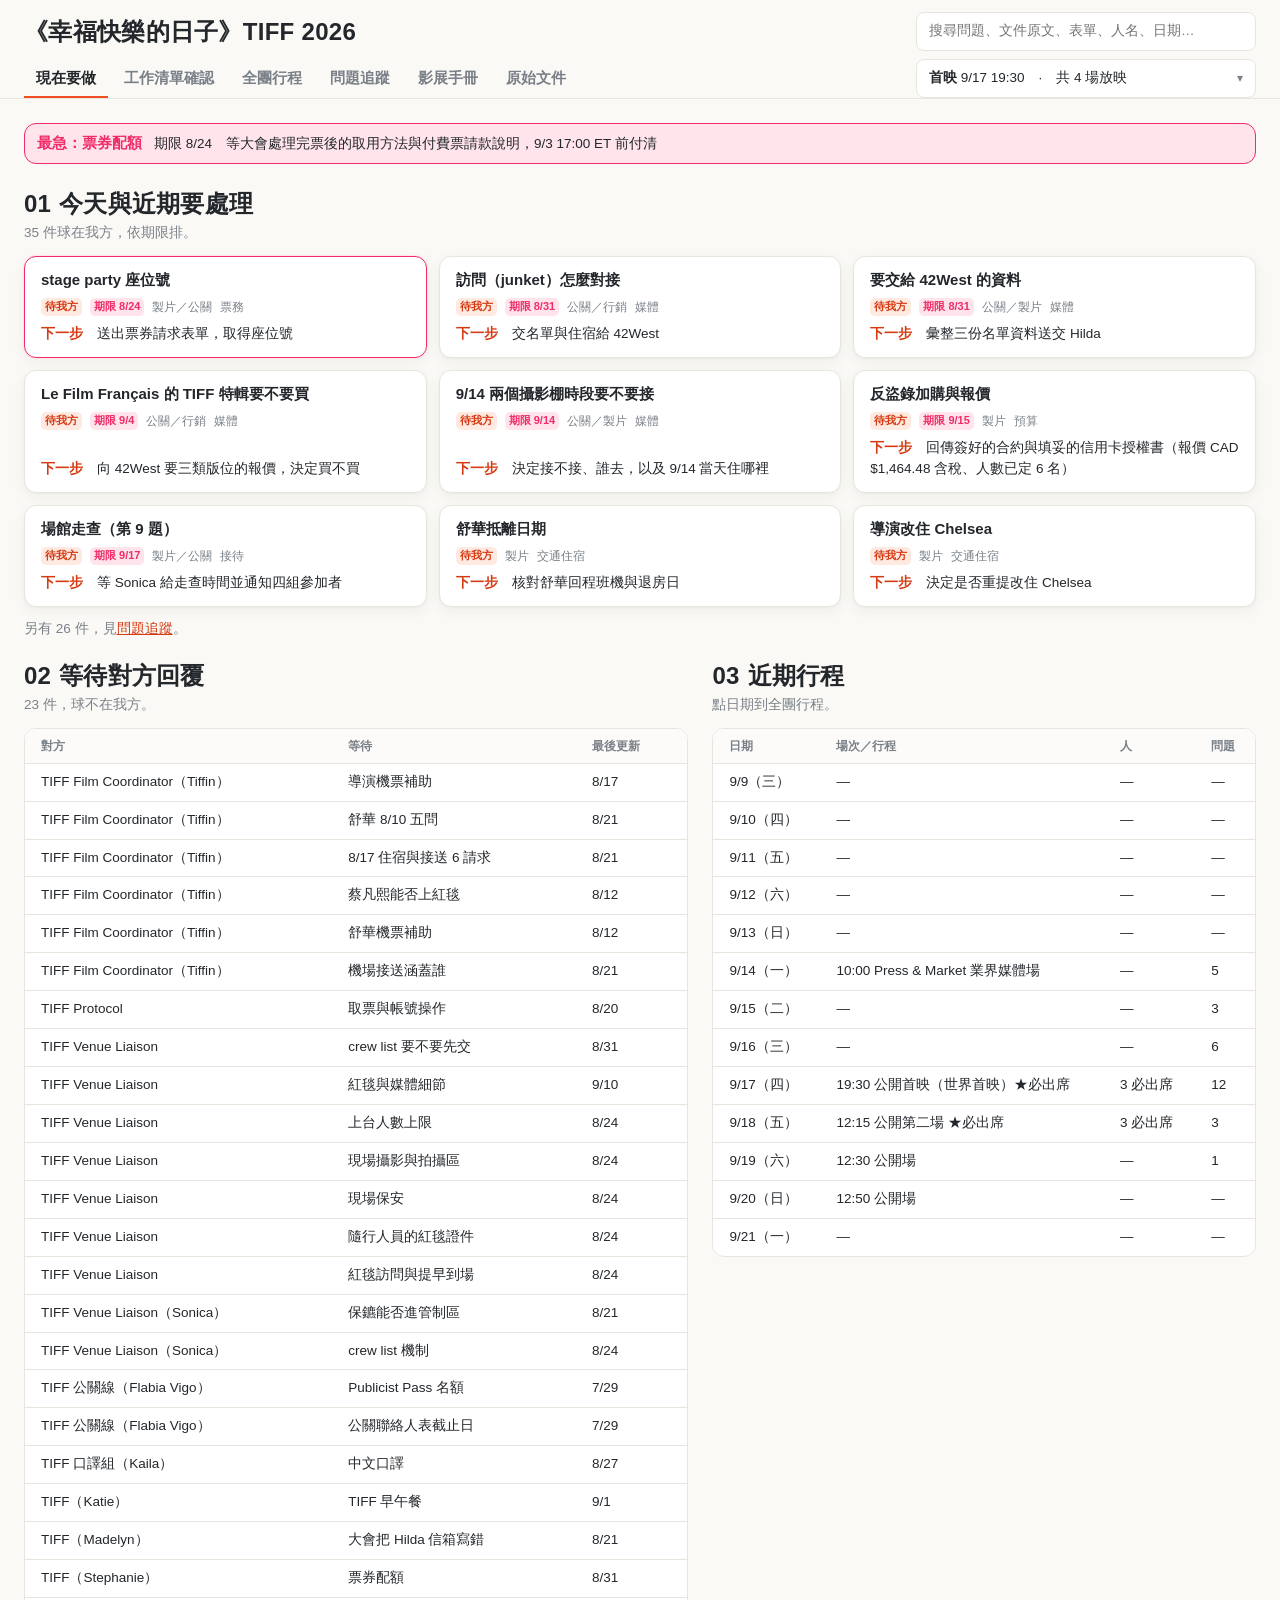
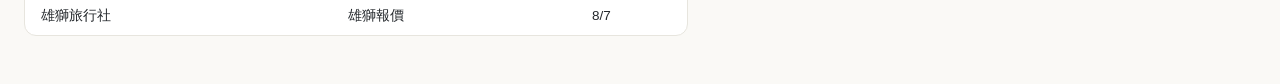
==== commit 6d8b8323: "update 2026-09-12" ====
--- a/v2/index.html
+++ b/v2/index.html
@@ -1141,6 +1141,20 @@
         <p><b>Anli · Fri, Sep 4, 2026, 12:37 PM（多倫多）回覆：</b>Fiona will be staying at <b>a different hotel from September 9–15</b>. Her drop-off location on September 9 will be <b>Marriott Downtown at CF Toronto Eaton Centre</b>（525 Bay Street, Toronto, ON M5G 2L2）。<b>She will move to the Sheraton on September 15.</b> Please use the Marriott as her drop-off location for the September 9 arrival transfer.</p>
         <p><b>Tiffin · 2026年9月5日週六 上午12:51（多倫多 9/4 下午 12:51＝台灣 9/5 上午 12:51）：</b>👍🏻（Tiffin Shing reacted via Gmail，以表情符號確認收到上一封）</p>
         <p>〔按：<b>本信（正本：2026-09-05_1a0704a5c897d63c.txt）一次轉寄了 9/1–9/5（多倫多當地）一段先前從未進過本信箱的往來</b>，比對正本庫既有檔案，這五封（9/2 Tiffin、9/4 Anli 兩封、9/4 Tiffin、9/4 Anli）都是<b>第一次出現</b>，之前頁面上『機場接送車型與加派廂型車／行李車，Anli 8/18 問到現在沒有回覆』的說法要更正。四項要點：①<b>17 天沒回的車型問題，9/2 這封已經回了</b>——答案是<b>每位受邀嘉賓僅一台車、只能一站到一站（機場→飯店），不能加開廂型車或行李車或拆站接送</b>，超出的量要另外自費向 <a href="https://www.global-alliance.ca/">Global Alliance Chauffeured Services</a> 訂，與<a href="#doc-email-e41">✉41</a> 首映日用車走同一家業者、不同訂單。②<b>導演與舒華的接送班機此時才第一次書面確認</b>，與矩陣既有班機資訊一致，見<a href="#sched">全團行程</a>。③<b>導演 9/9 抵達的接送地點在最後一刻改掉</b>——原按 9/1 那封訂在 Sheraton，9/5 改為 <b>Marriott Downtown at CF Toronto Eaton Centre</b>，原因是<b>導演 9/9–15 另有住處（有商務會議），9/15 才轉住 Sheraton</b>，與<a href="#doc-email-e42">上方</a> Sheraton 9/15–20 訂房並不衝突，Marriott 這段住宿不在大會招待範圍內、費用歸屬未提。④<b>離境機場接送已一併問到、紅毯用車型號仍待回覆</b>：兩人離境各自的隨行與行李量已於 9/4 那封列出（見上），加派車輛與費用歸屬仍要向 Global Alliance 另外確認。〕</p>
+        <p><b>Anli · Fri, Sep 4, 2026, 下午12:51（多倫多）：</b>Also, just following up on the Sheraton room charges and breakfast. Have you heard back from the Hotels Team on how the complimentary nights will be applied, and whether breakfast is included in the stay? Thanks so much!</p>
+        <p><b>Tiffin · Sat, Sep 5, 2026, 上午12:56（台灣＝多倫多 9/4 下午12:56）回覆：</b>No updates from Sheraton yet, but we believe it will be fine. For breakfast, it is not included and they do not have a buffet but only a-la-carte option, so it could not be prepaid. Breakfast can either be paid after service or bill to the credit card used for incidental.</p>
+        <p><b>Anli · Sat, Sep 5, 2026, 上午1:28（台灣＝多倫多 9/4 下午1:28）：</b>Got it , thanks!</p>
+        <p><b>Anli · Sat, Sep 5, 2026, 上午7:11（多倫多）：</b>Regarding Fiona's fight tix reimbursement, we would prefer to receive the cheque in USD. Could you let us know where Fiona should go to collect the cheque during the festival? Also, does she just need to bring her passport, e-ticket and flight itinerary, or is there anything else she'll need?</p>
+        <p><b>Tiffin · Sun, Sep 6, 2026, 上午1:22（台灣＝多倫多 9/5 下午1:22）回覆：</b>Fiona can pick up the cheque along with her Guest Pass at the Guest Pass pick up desk located at MTCC ground floo. I'm also attaching the cheque cashing instruction.</p>
+        <p><b>Anli · Sun, Sep 6, 2026, 上午1:25（台灣＝多倫多 9/5 下午1:25）：</b>Got it, thanks. Happy holidays!</p>
+        <p><b>Anli · Sun, Sep 6, 2026, 上午3:41（多倫多）：</b>One quick question about the Guest Passes for Xuan Chen and Shuhua Yeh. Fiona is planning to pick up her pass on September 10. Since Xuan and Shuhua will be arriving on different dates, would it be possible for our producers and Fiona to pick up their Guest Passes at the same time on their behalf?</p>
+        <p><b>Tiffin · Mon, Sep 7, 2026, 上午12:50（台灣＝多倫多 9/6 下午12:50）回覆：</b>Yes, I'll note their names and email addresses to pick up the pass on behalf of Shuhua. I'll also email the Director's Itinerary later today.</p>
+        <p><b>Anli · Mon, Sep 7, 2026, 上午2:08（多倫多）：</b>Thanks! Just to confirm, would Linhan and Clifford also be able to pick up Xuan's Guest Pass on her behalf at the same time?</p>
+        <p><b>Tiffin · Tue, Sep 8, 2026, 上午1:30（台灣＝多倫多 9/7 下午1:30）回覆：</b>Yes, I have made the note to whoever will be at the Desk.</p>
+        <p><b>Anli · Mon, Sep 7, 2026, 下午9:04（多倫多）：</b>Thank you. You're the best!</p>
+        <p><b>Tiffin · Wed, Sep 9, 2026, 上午1:34（台灣＝多倫多 9/8 下午1:34）回覆，飯店確認延住扣款安排：</b>The hotel finally got back to us regarding the charge of extension stay. Please see their response below. <b>I have already informed our Front Desk team, and the billing instructions have been set up in the reservations. They are aware of the amounts to be charged in accordance with the billing arrangements already noted for both guests.</b> <b>That said, we still require the Credit Card Authorization Forms to be completed, as these must be processed and on file at least 72 hours prior to arrival.</b> It seems that the authorization form automatically notes the entirety of the stay, and then the hotel will split the billing accordingly between what TIFF is covering vs what the guest is covering. Please complete the forms as soon as possible.</p>
+        <p><b>Anli · Fri, Sep 11, 2026, 下午1:31（多倫多＝台灣 9/12 上午1:31）回覆</b>　msgid:1a09187b79431a9a · 正本：2026-09-11_1a09187b79431a9a.txt：<b>Thanks for following up! We've completed the credit card authorization, and the payment has already been processed by the hotel.</b></p>
+        <p>〔按：<b>本信（正本：2026-09-11_1a09187b79431a9a.txt）補進 9/4–9/9（多倫多當地）先前未進本信箱的一段往來，並帶來 9/11 的最終確認</b>，一次解掉三項未結問題：①<b>延住信用卡授權書已完成、飯店已處理付款</b>——Anli 9/11 下午 1:31 多倫多（台灣 9/12 上午 1:31）明確答覆 Tiffin「We've completed the credit card authorization, and the payment has already been processed by the hotel」，回應的正是 Tiffin 9/9 那封：飯店已把帳款依<a href="#doc-email-e42">上方</a>約定分別記在兩位受邀者名下，但仍要求<b>授權書要在入住前至少 72 小時完成並存檔</b>——這與稍早「入住前 10 天扣款」不是同一件事，一個是繳交授權書的期限、一個是實際扣款日。②<b>房價是否含早餐，問了 14 天沒回的問題已答</b>——Tiffin 9/5（台灣，＝多倫多 9/4 下午）回覆：<b>不含早餐</b>，飯店只提供單點、無法預付，早餐要嘛現場付、要嘛併入雜費信用卡。③<b>導演補助支票的領取安排已答</b>——Fiona 的支票隨 Guest Pass 一起在 <b>MTCC 一樓 Guest Pass 領取櫃檯</b>領取，兌換說明另有附件（未存檔、未核對）；<b>幣別我方已改要求 USD</b>。<b>另有一件先前問題卡未收錄的新安排</b>：陳璇（Xuan）與舒華（Shuhua）的 Guest Pass <b>已確認可由 Linhan 與 Clifford 代領</b>（Tiffin 9/7、9/8 兩度確認記下代領人姓名與 email），與<a href="#doc-guest-fiona">Fiona 邀請函</a>「代領須事先書面確認代表姓名與 email」的規則一致。<b>唯一仍未答的是 Chelsea Hotel 改住請求</b>，這批信全程未提，維持原狀待催。〕</p>
       </div>
       <div class="docpage" id="doc-email-e43">
         <div class="pgno">✉ 43 · 2026/8/21（五）下午 12:46 多倫多＝8/22（六）上午 12:46 台灣 起，至 8/21 下午 1:30 多倫多＝8/22 上午 1:30 台灣 · Linhan → Tiffin（cc ground@tiff.net、Sonica、TIFFCARS、Anli、Clifford、Leo、42West）；Grace（Global Alliance）↔ Kim Gutierrez（42West）· 首映用車已保留＋大會把 42West 信箱寫錯 · 正本：2026-08-21_1a02564201b33115.txt、2026-08-21_1a0256494068a1c8.txt 等 3 封</div>
@@ -2084,7 +2098,7 @@
     </div>
   </details></div></section>
 </main>
-<script>window.DATA={"meta":{"facts":[{"k":"英文片名","v":"Happily Ever After"},{"k":"影展","v":"第 51 屆多倫多國際影展"},{"k":"入選單元","v":"Special Presentations"},{"k":"影展日期","v":"2026.9.10 – 9.20"},{"k":"世界首映","v":"9/17（四） 19:30"},{"k":"第二場","v":"9/18（五） 12:15"},{"k":"第三場","v":"9/19（六） 12:30"},{"k":"第四場","v":"9/20（日） 12:50"}],"summary":"<b>首映</b> 9/17 19:30　·　共 4 場放映"},"questions":[{"id":"q01","title":"出席名單","status":"done","chip":"8/14 大會核准","panel":"① Tiffin Shing（Film Coordinator）— cinshing@tiff.net","fact":"導演、舒華、陳璇出席；蔡凡熙因預算退出。<b>陳璇的 Guest Pass 已核准</b>：7/29 Tiffin 為她開通登記，8/14 Tiffin 書面寫明「Cast Chen Xuan was approved for a Guest Pass and you have registered for her.」。她<b>沒有正式邀請（Guest Invitation）</b>，不含機票住宿。","srcs":["#doc-email-e13","#doc-email-e4"],"thread":[{"d":"7/21","side":"us","who":"Linhan","flag":"","text":"十項接待問題中提出出席名單","refs":[4]},{"d":"7/31","side":"us","who":"Linhan","flag":"dec","text":"定案：導演、舒華、陳璇出席；蔡凡熙因預算退出","refs":[13]},{"d":"8/17","side":"tiff","who":"Tiffin","flag":"","text":"首次把陳璇列入首映與第二場的書面出席名單","refs":[38]},{"d":"8/14","side":"tiff","who":"Tiffin","flag":"key","text":"書面確認陳璇的 Guest Pass 已核准並已完成登記，列出六張預售票等權益","refs":[]}],"concl":"<b>起於</b> 7/21 · <b>24 天</b> · <b>目前</b>：已結——8/14 大會書面核准陳璇的 Guest Pass，8/27 之後全庫無變更","nextStep":"催大會書面確認陳璇 Guest Pass","verified":"2026-09-04","owner":["製片"],"type":"接待","counterparty":"TIFF Film Coordinator（Tiffin）","deadline":null,"deadlineNote":null,"relEvents":["9/17（四）","9/18（五）"],"relPeople":["葉舒華","阮鳳儀","陳璇","蔡凡熙"],"anchorDay":"9/17（四）"},{"id":"q02","title":"導演機票補助","status":"them","chip":"已回覆 7/24","panel":"① Tiffin Shing（Film Coordinator）— cinshing@tiff.net","fact":"兩條路：大會代訂（7/27 前填 Traveller Profile Form）或自購後領 <b>CAD $2,700</b> 支票（金額出自邀請函 PDF）。片方選自購。<b>要件要更正</b>：大會 7/24 與 8/12 兩次列的是<b>機票 e-ticket 與受款人護照全名／地址／Email</b>，<b>從頭到尾沒有要過收據</b>——「憑單據」是我方的說法。支票為加幣、影展期間本人現場領取並在合作銀行兌換","srcs":["#doc-email-e6","#doc-form-travel-p1"],"thread":[{"d":"7/24","side":"tiff","who":"Tiffin","flag":"","text":"給出兩條路：大會代訂（7/27 前填 Traveller Profile Form）或自購後領 CAD $2,700 支票","refs":[6]},{"d":"7/27","side":"us","who":"片方","flag":"dec","text":"採自購路線，不填表單，改請領補助支票","refs":[]},{"d":"8/12","side":"tiff","who":"Tiffin","flag":"","text":"列出支票規格：加幣支票、影展期間本人現場領、需受款人護照全名／地址／Email","refs":[25]},{"d":"8/17","side":"us","who":"Anli","flag":"key","text":"交出 e-ticket 與受款人資料（FENG I ROAN）","refs":[33]},{"d":"8/17","side":"us","who":"Anli","flag":"","text":"交出 e-ticket 與受款人資料後，大會未再提支票進度","refs":[]}],"concl":"<b>起於</b> 7/24 · <b>目前</b>：8/17 已交齊 e-ticket 與受款人資料，<b>之後大會未再回覆支票進度</b>，領取安排未確認","verified":"2026-09-04","owner":["製片"],"type":"交通住宿","counterparty":"TIFF Film Coordinator（Tiffin）","deadline":null,"deadlineNote":null,"nextStep":"催大會回報補助支票開立進度","relEvents":[],"relPeople":["阮鳳儀"],"anchorDay":""},{"id":"q03","title":"舒華抵離日期","status":"us","chip":"7/31 已回覆","panel":"① Tiffin Shing（Film Coordinator）— cinshing@tiff.net","fact":"<b>抵達已定 9/16 22:00</b>——8/31 我方逐條更正 42West 行程表（原稿誤寫 9/14），9/1 Annabelle 回覆已改進共用 Google Doc；與機票檔名 0916、飯店 9/16 入住三者一致。<b>離開日仍有兩種說法</b>：8/17 附件的回程是 <b>9/19 22:55</b> 多倫多飛倫敦，飯店卻訂到 <b>9/20 退房</b>，等於 9/19 那晚是我方自費 CAD $477.92 買一晚可能用不到的房。42West 行程表裡的離開時間與 TBC 名單出自附件 <b>HAPPILY EVER AFTER Master Publicity Schedule.pdf</b>，<b>該附件未存檔，無法核對</b>","srcs":["#doc-email-e13","#doc-email-e70","#doc-email-e22","#doc-email-e33"],"thread":[{"d":"7/31","side":"us","who":"Linhan","flag":"","text":"回報舒華 9/16 抵、9/19 晚離＋late checkout 請求；導演提早抵達自費","refs":[13]},{"d":"8/10","side":"us","who":"Linhan","flag":"dec","text":"改為舒華 9/20 離（4 晚），與需求單一致","refs":[22]},{"d":"8/17","side":"us","who":"Anli","flag":"","text":"附件載舒華回程為 9/19 22:55 多倫多飛倫敦","refs":[33]},{"d":"8/28","side":"p3","who":"Annabelle（42West）","flag":"key","text":"行程表寫 9/14 約 22:00 抵、9/19 約 13:00 離；同日又把她列進 12:30 與 14:05 的 TBC 名單","refs":[70]}],"concl":"<b>起於</b> 8/28 · <b>目前</b>：抵達已定 9/16，<b>離開日 9/19 班機與 9/20 退房並存，要決定退不退那一晚</b>","verified":"2026-09-04","owner":["製片"],"type":"交通住宿","counterparty":"內部","deadline":null,"deadlineNote":null,"nextStep":"核對舒華回程班機與退房日","relEvents":["9/19（六）","9/20（日）","9/16（三）","9/14（一）"],"relPeople":["葉舒華","阮鳳儀"],"anchorDay":"9/14（一）"},{"id":"q04","title":"飯店加訂第 3 晚","status":"done","chip":"8/7 已確認","panel":"① Tiffin Shing（Film Coordinator）— cinshing@tiff.net","fact":"大會 8/7 核准加訂第 3 晚並換發邀請函（原版 two nights → 修訂版 three nights）；8/21 訂房定案為 Sheraton Centre Toronto <b>標準房非套房</b>。<b>late checkout 大會 7/29 就答過</b>——原話「late checkout cannot be guaranteed, the hotel will only know on the day」，不是沒回；而且訂房改為 <b>9/20 退房</b>之後，這題已經失效。另加 3 間標準房一事，大會 7/21 與 8/7 兩次都以「團隊其他成員可用 TIFF 合作價自行訂房」作答，<b>等同婉拒</b>","srcs":["#doc-email-e13","#doc-email-e18"],"thread":[{"d":"7/31","side":"us","who":"Linhan","flag":"","text":"聚焦版請求：加訂房晚","refs":[13]},{"d":"8/7","side":"tiff","who":"Tiffin","flag":"key","text":"Festival Invitation Team 同意加訂第 3 晚，附修訂版邀請函","refs":[18]},{"d":"8/21","side":"tiff","who":"Tiffin","flag":"","text":"訂房確認開出標準房——「四星以上套房等級」一題就此失效","refs":[42]}],"concl":"<b>起於</b> 7/27 · <b>已結</b>：加訂已核准、房型定案，late checkout 因改為 9/20 退房而失效","verified":"2026-09-04","owner":["製片"],"type":"交通住宿","counterparty":"TIFF Film Coordinator（Tiffin）","deadline":null,"deadlineNote":null,"nextStep":"催大會書面確認 9/19 晚退房","relEvents":["9/20（日）"],"relPeople":[],"anchorDay":"9/20（日）"},{"id":"q05","title":"舒華第 4 晚誰付","status":"done","chip":"8/12 已釐清","panel":"① Tiffin Shing（Film Coordinator）— cinshing@tiff.net","fact":"大會招待 3 晚，<b>第 4 晚（9/19–20）片方自付 CAD $477.92</b>，走第三方付款。","srcs":["#doc-email-e25","#doc-email-e22"],"thread":[{"d":"8/10","side":"us","who":"Linhan","flag":"","text":"信中自述需自行負擔第 4 晚","refs":[22]},{"d":"8/12","side":"tiff","who":"Tiffin","flag":"key","text":"明文只核准加訂一晚，招待維持 3 晚","refs":[25]},{"d":"8/21","side":"us","who":"Anli","flag":"dec","text":"第 4 晚 CAD $477.92 由片方付，走第三方付款","refs":[42]}],"concl":"<b>起於</b> 8/10 · <b>12 天</b> · <b>目前</b>：已結，金額與付款方式都定案","verified":"2026-09-04","owner":["製片"],"type":"交通住宿","counterparty":"TIFF Film Coordinator（Tiffin）","deadline":null,"deadlineNote":null,"nextStep":null,"retro":{"outcome":"第 4 晚（9/19–20）由片方自付 CAD $477.92，走第三方付款，大會招待維持 3 晚不變。","why":"8/10 我方先自述願自行負擔，8/12 Tiffin 明文只核准加訂一晚、招待不加碼，8/21 由 Anli 定金額與付款方式。","impact":"9/19 那晚 CAD $477.92 由片方付；連同 9/15 那晚，同筆訂房片方自費共 CAD $955.84。第 4 晚走第三方付款。","improve":"8/12 收到「只核准加訂一晚」時當場追問金額與付款方式，可省掉 8/12 到 8/21 這九天空窗。"},"relEvents":["9/19（六）"],"relPeople":["葉舒華"],"anchorDay":"9/19（六）"},{"id":"q06","title":"E-Ticket 與受款人資料","status":"done","chip":"8/17 已交","panel":"① Tiffin Shing（Film Coordinator）— cinshing@tiff.net","fact":"兩張 e-ticket 與導演補助受款人資料（護照全名 <b>FENG I ROAN</b>、通訊地址、Email）<b>8/17 已附件寄出</b>，訂房卡點解除。支票在會計作業中。","srcs":["#doc-email-e33"],"thread":[{"d":"8/12","side":"tiff","who":"Tiffin","flag":"","text":"訂房前提：沒有航班確認就不訂房","refs":[25]},{"d":"8/16","side":"tiff","who":"Tiffin","flag":"","text":"距開幕不到一個月，再次追問","refs":[30]},{"d":"8/17","side":"us","who":"Anli","flag":"key","text":"兩張 e-ticket 與受款人資料一併附件寄出","refs":[33]}],"concl":"<b>起於</b> 8/12 · <b>10 天</b> · <b>目前</b>：已結，訂房卡點解除，8/21 飯店隨即定案","verified":"2026-09-04","owner":["製片"],"type":"交通住宿","counterparty":"TIFF Film Coordinator（Tiffin）","deadline":null,"deadlineNote":null,"nextStep":null,"retro":{"outcome":"8/17 兩張 e-ticket 與受款人資料（護照全名 FENG I ROAN、通訊地址、Email）一併附件寄出，訂房卡點解除。","why":"Tiffin 8/12 訂下「沒有航班確認就不訂房」的前提，8/16 距開幕不到一個月再次追問，我方湊齊後一次補齊。","impact":"支票在會計作業中；訂房前提的航班確認卡點解除，8/21 飯店隨即定案。","improve":"8/12 收到訂房前提時先回一個預計交件日，就不會拖到 8/16 被第二次追問。"},"relEvents":[],"relPeople":["阮鳳儀"],"anchorDay":""},{"id":"q07","title":"舒華 8/10 五問","status":"them","chip":"8/21 五題結三題","panel":"① Tiffin Shing（Film Coordinator）— cinshing@tiff.net","fact":"8/10 我方一次問五題。<b>已結三項</b>：房型為<b>標準房非套房</b>、飯店為 <b>Sheraton Centre Toronto</b>、訂房與付款由 Tiffin 代辦（飯店另寄信用卡授權書，第三方付款）。<b>未結兩項</b>：舒華的機票補助券未決、第二台機場車未獲回覆。<b>機場人數要更正</b>——8/10 對大會說的是 6 人，但 8/18 我方內部已改為<b>同車只有 2 人</b>（舒華與經紀人 9/16 21:20 由台北抵達；首爾出發的 5 人 19:15 先到、各自前往飯店），<b>這件事尚未回報大會</b>，大會仍按 6 人理解。7 人座那筆是 <b>8/20 TIFF Ground Transportation（Madelyn）</b>回的，不是 Tiffin、也不是 8/21","srcs":["#doc-email-e42","#doc-email-e41","#doc-email-e25","#doc-email-e22","#doc-email-e33","#doc-email-e36"],"thread":[{"d":"8/10","side":"us","who":"Linhan","flag":"","text":"一次提出五問：房型、訂房窗口、機票補助券、第二台接送車","refs":[22]},{"d":"8/12","side":"tiff","who":"Tiffin","flag":"","text":"只答三題：傾向 Sheraton、只核准加訂一晚、機場接送是一台可坐 4 人的 SUV","refs":[25]},{"d":"8/17","side":"us","who":"Anli","flag":"","text":"追問房型與車型","refs":[33]},{"d":"8/18","side":"us","who":"Anli","flag":"dec","text":"主動讓步：可接受標準房，不再堅持套房","refs":[36]},{"d":"8/21","side":"tiff","who":"Tiffin","flag":"key","text":"訂房定案 Sheraton 標準房——房型與飯店兩題結案","refs":[42]},{"d":"8/21","side":"none","who":"大會","flag":"","text":"第二台接送車未再回應；機場那台仍是 4 人座","refs":[41]}],"concl":"<b>起於</b> 8/10 · <b>32 天</b> · <b>目前</b>：住宿線已結，<b>機場同車人數已改為 2 人但沒告訴大會</b>，機票補助券與第二台車仍未獲回覆","verified":"2026-09-04","owner":["製片"],"type":"交通住宿","counterparty":"TIFF Film Coordinator（Tiffin）","deadline":null,"deadlineNote":null,"nextStep":"催大會補答機場接送 6 人缺口","relEvents":["9/16（三）"],"relPeople":["葉舒華","舒華隨行 7 人"],"anchorDay":"9/16（三）"},{"id":"q08","title":"票券配額","status":"them","chip":"8/25 大會確認收到送件","panel":"① Tiffin Shing（Film Coordinator）— cinshing@tiff.net","fact":"配額：首映 <b>102 張</b>（免費 51＋付費 51，每張 $48）、第二場 <b>20 張</b>（免費 10＋付費 10，每張 $30）；P3、P4 沒有配額，Press &amp; Market 場不需票。我方原報 120 張，<b>8/23 已送出正式請求</b>，8/25 Stephanie 確認收到。<b>三個時點都已到期或即將到期</b>：付費票付款期限 <b>9/3 17:00 ET 已過</b>，而<b>付費票的請款說明從未寄到</b>；未領取的配額 <b>9/4 17:00 ET 釋出</b>（台灣 9/5 清晨 5 點）；Linhan <b>8/31 去信問「unclaimed」到底指未付款的票還是未從自己 Ticketmaster 轉出的票，至 9/4 大會未回</b>。8/25 之後全庫沒有任何 protocol@tiff.net 的來信","srcs":["#doc-email-e40","#doc-email-e39","#doc-email-e36","#doc-email-e53","#doc-email-e54","#todo"],"thread":[{"d":"8/18","side":"us","who":"Anli","flag":"","text":"提報五場共 120 張","refs":[36]},{"d":"8/19","side":"us","who":"Anli","flag":"","text":"追問為何沒收到配額信","refs":[39]},{"d":"8/19","side":"tiff","who":"Stephanie","flag":"","text":"配額只涵蓋前兩場；原信寄給國際銷售代理 Fred Tsui","refs":[39]},{"d":"8/20","side":"tiff","who":"Stephanie","flag":"key","text":"重發配額信並加入 Linhan、Anli：首映上限 102、第二場 20","refs":[40]},{"d":"8/25","side":"us","who":"Linhan","flag":"key","text":"回報請求表單已於兩天前送出（即 8/23）","refs":[53]},{"d":"8/25","side":"tiff","who":"Stephanie","flag":"key","text":"確認看得到我方的送件、沒有問題也沒有疑慮；票處理完會再來信給取用與管理配額的方法","refs":[54]},{"d":"8/23","side":"us","who":"Linhan","flag":"dec","text":"送出票券請求表單","refs":[]},{"d":"8/25","side":"tiff","who":"Stephanie","flag":"key","text":"確認收到請求，承諾另寄取票與帳號操作說明","refs":[]},{"d":"8/31","side":"us","who":"Linhan","flag":"key","text":"追問 unclaimed 的定義，未獲回覆","refs":[]}],"concl":"<b>起於</b> 8/13 · <b>目前</b>：<b>付款期限已過、請款說明未到、未領配額今天 17:00 ET 釋出，unclaimed 的定義大會未答</b>","verified":"2026-09-04","owner":["製片"],"type":"票務","counterparty":"TIFF（Stephanie）","deadline":"8/24","deadlineNote":"卡片載 8/24 17:00 ET 前要送出票券請求表單","nextStep":"等大會處理完票後的取用方法與付費票請款說明，9/3 17:00 ET 前付清","relEvents":["9/17（四）","9/18（五）","9/19（六）","9/20（日）"],"relPeople":["Linhan Zhang","Anli Lin","銷售代理"],"anchorDay":"9/17（四）"},{"id":"q09","title":"crew list 要不要先交","status":"them","chip":"8/19 已發問，未正面回覆","panel":"① Tiffin Shing（Film Coordinator）— cinshing@tiff.net","fact":"<b>機制大會早就說明過</b>：Tiffin 7/21 已寫明 crew 名單由 Venue Liaison 團隊在影展前收；8/19 Stephanie 也把這題指回 Film Coordinator 與 Venue Liaison，並答了兩件事——進 The Market 要證件、要坐進自家公開場一律要票。8/21 Sonica 正式索取完整 entourage 與紅毯名單，<b>我方 8/24 已交出</b>（紅毯／stage party 5 人＋working entourage 12 人），同封並問隨行能否拿紅毯證件；<b>8/31 再追一次，Sonica 至 9/4 未回</b>","srcs":["#doc-email-e39"],"thread":[{"d":"8/19","side":"us","who":"Anli","flag":"","text":"問工作人員要哪種證件、是否要事先交名單","refs":[39]},{"d":"8/19","side":"tiff","who":"Stephanie","flag":"","text":"只答「進 Market 要證件、坐進自家場要票」，未回答有無 crew list 機制","refs":[39]},{"d":"8/21","side":"tiff","who":"Sonica","flag":"","text":"改以「完整 entourage 與紅毯名單」的形式要名單","refs":[45]},{"d":"8/24","side":"us","who":"Linhan","flag":"dec","text":"交出 12 人 working entourage 名單並問紅毯證件","refs":[]},{"d":"8/31","side":"us","who":"Linhan","flag":"","text":"追問一次，未獲回覆","refs":[]}],"concl":"<b>起於</b> 8/19 · <b>目前</b>：名單已交、證件問題已提，<b>球在大會</b>","verified":"2026-09-04","owner":["製片","公關"],"type":"接待","counterparty":"TIFF Venue Liaison","deadline":null,"deadlineNote":null,"nextStep":"彙整完整 entourage 與紅毯名單","relEvents":[],"relPeople":["舒華隨行 7 人"],"anchorDay":""},{"id":"q10","title":"8/17 住宿與接送 6 請求","status":"them","chip":"8/21 只回住宿三項","panel":"① Tiffin Shing（Film Coordinator）— cinshing@tiff.net","fact":"住宿三項<b>已定案</b>：舒華 9/16–20、導演 9/15–20，皆在 <b>Sheraton Centre Toronto</b>，房型標準房。改住 <b>Chelsea</b> 一事大會全程未提，等同未採納。<b>另有兩項其實已由別的窗口答覆，不是 Tiffin</b>：飯店↔會場接駁由 <b>8/20 Ground Transportation</b> 回覆（首映日 1 台 7 人座、8 小時，第二場與記者會不供車，超出自費向 Global Alliance 訂）；紅毯與記者會時程由 <b>8/21 Sonica</b> 回覆「Additional details regarding red carpet and media will be provided at a later date」，並已給演員到場時間 6:40PM。<b>真正未答只剩兩項</b>：機場車型／是否加派廂型車與行李車、以及 Chelsea","srcs":["#doc-email-e33","#doc-email-e41","#doc-email-e42"],"thread":[{"d":"8/17","side":"us","who":"Anli","flag":"","text":"一次提出 6 項住宿與接送請求","refs":[33]},{"d":"8/21","side":"tiff","who":"Tiffin","flag":"key","text":"訂房確認回覆住宿三項；Chelsea 一題全文未提","refs":[42]},{"d":"8/21","side":"none","who":"大會","flag":"","text":"機場接送車型、加派車、飯店↔會場接駁、紅毯記者會時程四項未答","refs":[41]}],"concl":"<b>起於</b> 8/17 · <b>25 天</b> · <b>目前</b>：住宿已定，接駁與紅毯時程已由其他窗口部分答覆，<b>未答只剩機場車型加派與 Chelsea</b>","verified":"2026-09-04","owner":["製片"],"type":"交通住宿","counterparty":"TIFF Film Coordinator（Tiffin）","deadline":null,"deadlineNote":null,"nextStep":"催大會回覆未答的四項請求","relEvents":["9/17（四）","9/18（五）","9/16（三）","9/15（二）"],"relPeople":["葉舒華","阮鳳儀"],"anchorDay":"9/15（二）"},{"id":"q11","title":"房價含不含早餐","status":"them","chip":"8/21 已問，待回覆","panel":"① Tiffin Shing（Film Coordinator）— cinshing@tiff.net","fact":"<b>CAD $477.92 房價是否含早餐</b>：Anli 8/21 回覆付款方式時一併詢問，若不含要求加購並回報費用。<b>導演 5 晚、舒華 4 晚的早餐若要另計，金額目前不在任何預算數字裡</b>","srcs":["#doc-email-e42"],"thread":[{"d":"8/21","side":"us","who":"Anli","flag":"","text":"回覆付款方式時一併詢問；若不含，要求加購並回報費用","refs":[42]}],"concl":"<b>起於</b> 8/21 · <b>21 天</b> · <b>目前</b>：未回，球在大會","verified":"2026-09-04","owner":["製片"],"type":"交通住宿","counterparty":"TIFF Film Coordinator（Tiffin）","deadline":null,"deadlineNote":null,"nextStep":"催大會回覆房價是否含早餐","relEvents":[],"relPeople":["葉舒華","阮鳳儀","Anli Lin"],"anchorDay":""},{"id":"q12","title":"導演改住 Chelsea","status":"us","chip":"8/21 未獲回應","panel":"① Tiffin Shing（Film Coordinator）— cinshing@tiff.net","fact":"<b>阮鳳儀改住 Chelsea Hotel</b>：8/17 提出（大會合作飯店，便於團隊統一住宿），8/21 的訂房確認<b>直接以 Sheraton Centre Toronto 開出，全文未提 Chelsea</b>，也沒說可不可以換。要改就得重提，且會動到已經開好的訂房——<b>是否還要爭取，我方要先決定</b>","srcs":["#doc-email-e33","#doc-email-e42"],"thread":[{"d":"8/17","side":"us","who":"Anli","flag":"","text":"提出改住 Chelsea Hotel，理由是團隊統一住宿便於協調","refs":[33]},{"d":"8/21","side":"none","who":"大會","flag":"","text":"訂房確認逕以 Sheraton 開出，全文未提 Chelsea，也沒說可不可以換","refs":[42]}],"concl":"<b>起於</b> 8/17 · <b>25 天</b> · <b>目前</b>：被略過。要改就得重提並動到已開好的訂房——<b>要不要爭取，球在我方</b>","verified":"2026-09-04","owner":["製片"],"type":"交通住宿","counterparty":"TIFF Film Coordinator（Tiffin）","deadline":null,"deadlineNote":null,"nextStep":"決定是否重提改住 Chelsea","relEvents":[],"relPeople":["阮鳳儀"],"anchorDay":""},{"id":"q13","title":"延住怎麼付款","status":"us","chip":"8/21 已選付款方式","panel":"① Tiffin Shing（Film Coordinator）— cinshing@tiff.net","fact":"延住採 <b>Third Party Billing</b>：飯店把信用卡授權書直接寄給第三方付款人，<b>入住前 10 天扣款</b>；授權書若沒回傳，入住者要自行負擔未經大會授權的費用；無論哪種方式，入住當下都要出示信用卡。付款人 <b>Clifford Miu</b>。<b>扣款日：導演 9/5、舒華 9/6</b>。<b>授權書狀態查不到</b>——那張表是飯店直寄 Clifford，本信件庫只收 Anli 轉寄的信，沒 cc 的信本來就不會進來，所以「查不到」不等於「沒寄」，要直接問 Clifford","srcs":["#doc-email-e42","#todo"],"thread":[{"d":"8/21","side":"tiff","who":"Tiffin","flag":"","text":"給出兩個選項：第三方付款，或客人入住時自付","refs":[42]},{"d":"8/21","side":"us","who":"Anli","flag":"dec","text":"選第三方付款，指定受款人 Clifford Miu","refs":[42]}],"concl":"<b>起於</b> 8/20 · <b>目前</b>：付款方式已定，<b>授權書是否寄達與回傳查不到，導演扣款日就是 9/5</b>，要向 Clifford 確認","verified":"2026-09-04","owner":["製片"],"type":"交通住宿","counterparty":"TIFF Film Coordinator（Tiffin）","deadline":"9/5","deadlineNote":"入住前 10 天扣款推算，導演約 9/5、舒華約 9/6","nextStep":"請 Clifford Miu 填回信用卡授權書","relEvents":["9/16（三）"],"relPeople":["葉舒華","阮鳳儀","Clifford Miu","Anli Lin"],"anchorDay":"9/16（三）"},{"id":"q14","title":"舒華第 4 晚實際用途","status":"done","chip":"內部待核對","panel":"① Tiffin Shing（Film Coordinator）— cinshing@tiff.net","fact":"訂房 9/16 進、<b>9/20 退</b>，日費與加訂那晚均 <b>CAD $477.92</b>（含 6% MAT 與 13% HST）。舒華本人 <b>9/19 22:55</b> 多倫多飛倫敦，所以第 4 晚買的是<b>離境前的白天用房</b>。這不是「兩份數字沒對到」——Lisa Ho 8/13 的同一封信裡就寫明「只有舒華房間需要保留到9/20，其他2間雙床房確認9/19退房」，是核對過之後的刻意安排","srcs":["#doc-email-e42"],"thread":[{"d":"8/10","side":"us","who":"Linhan","flag":"","text":"回報舒華 9/20 離（4 晚）","refs":[22]},{"d":"8/17","side":"us","who":"Anli","flag":"","text":"附件載回程班機 9/19 22:55 多倫多飛倫敦","refs":[33]},{"d":"8/21","side":"tiff","who":"Tiffin","flag":"","text":"訂房開到 9/20 退房","refs":[42]},{"d":"8/13","side":"us","who":"Lisa Ho","flag":"dec","text":"內部定案：只有舒華房留到 9/20，其餘兩間雙床房 9/19 退房","refs":[]}],"concl":"<b>起於</b> 8/12 · <b>已結</b> · <b>目前</b>：第 4 晚為離境前白天用房，8/13 我方內部即已定案","verified":"2026-09-04","owner":["製片"],"type":"交通住宿","counterparty":"內部","deadline":null,"deadlineNote":null,"nextStep":"核對班機與退房日確認第 4 晚用途","relEvents":["9/19（六）","9/20（日）","9/16（三）"],"relPeople":["葉舒華","Lisa Ho"],"anchorDay":"9/16（三）"},{"id":"q15","title":"導演招待日期","status":"done","chip":"8/10 已回覆","panel":"① Tiffin Shing（Film Coordinator）— cinshing@tiff.net","fact":"招待日期 <b>9/16–19</b> 是 Tiffin <b>7/29</b> 提的，8/7 再確認一次；8/21 訂房定案為 <b>9/15 入住、9/20 退房</b>，延住兩晚 <b>CAD $955.84</b>（2×$477.92）由片方走第三方付款，付款人 Clifford Miu。<b>兩件未結</b>：房價含不含早餐（8/21 問，未回）、飯店的信用卡授權書是否寄達並回傳（查不到，表直寄 Clifford 不經本信箱）。<b>扣款日約 9/5</b>（入住 9/15 往前 10 天）","srcs":["#doc-email-e18","#doc-email-e22"],"thread":[{"d":"8/7","side":"tiff","who":"Tiffin","flag":"","text":"提議把飯店訂在 9/16–19","refs":[18]},{"d":"8/10","side":"us","who":"Linhan","flag":"dec","text":"明文回信接受","refs":[22]},{"d":"8/21","side":"tiff","who":"Tiffin","flag":"","text":"實際訂房開到 9/15–20，延住 2 晚由片方付","refs":[42]}],"concl":"<b>起於</b> 7/29 · <b>目前</b>：日期與房價已定，<b>授權書狀態與早餐兩項未解，扣款日 9/5 就在明天</b>","verified":"2026-09-04","owner":["製片"],"type":"交通住宿","counterparty":"TIFF Film Coordinator（Tiffin）","deadline":null,"deadlineNote":null,"nextStep":null,"retro":{"outcome":"大會招待 9/16–19 共 3 晚，實際訂房開到 9/15–20，延住的 2 晚由片方付 CAD $955.84。","why":"8/7 Tiffin 提議 9/16–19、8/10 Linhan 明文接受，招待範圍就此固定；導演行程長於招待，超出天數照自費處理。","impact":"訂房 9/15–20 一次開出，其中 9/16–19 共 3 晚大會招待，其餘 2 晚片方付 CAD $955.84。","improve":"8/10 接受招待日期時就把 9/15、9/20 兩晚一起提出，訂房一次開單，不必 8/21 再補延住。"},"relEvents":["9/20（日）","9/16（三）","9/15（二）"],"relPeople":["阮鳳儀","Clifford Miu"],"anchorDay":"9/15（二）"},{"id":"q16","title":"蔡凡熙能否上紅毯","status":"them","chip":"8/10 已發問","panel":"① Tiffin Shing（Film Coordinator）— cinshing@tiff.net","fact":"蔡凡熙 7/31 因預算退出。8/10 我方回報他可能因另一部片來多倫多，問能否加入紅毯與映前介紹，並問首映日完整流程。<b>第二題已由 Sonica 8/21 的 Venue Liaison 信整份答完</b>（上台名單、介紹與 Q&amp;A、藝人 6:40PM 到場、車輛、座位、安全須知，紅毯與媒體細節另補）。<b>沒被答的只剩蔡凡熙能否上紅毯這一題</b>；我方 8/24 交給 Sonica 的介紹與 Q&amp;A 名單各 5 人，都沒有他","srcs":["#doc-email-e22","#doc-email-e25"],"thread":[{"d":"8/10","side":"us","who":"Linhan","flag":"","text":"問若他為另一部片到多倫多，能否非正式加入本片紅毯與映前介紹；同問首映日完整流程","refs":[22]},{"d":"8/12","side":"none","who":"大會","flag":"","text":"Tiffin 的回信未觸及這兩題","refs":[25]}],"concl":"<b>起於</b> 8/10 · <b>目前</b>：首映日流程已答，蔡凡熙上紅毯一題大會未答，且我方送出的名單已不含他","verified":"2026-09-04","owner":["製片","公關"],"type":"媒體","counterparty":"TIFF Film Coordinator（Tiffin）","deadline":null,"deadlineNote":null,"nextStep":"重問蔡凡熙能否加入紅毯與首映流程","relEvents":["9/17（四）"],"relPeople":["蔡凡熙"],"anchorDay":"9/17（四）"},{"id":"q17","title":"舒華機票補助","status":"them","chip":"追蹤回覆","panel":"① Tiffin Shing（Film Coordinator）— cinshing@tiff.net","fact":"請求台北→多倫多<b>單程商務艙</b>（回程不需大會出）。大會兩次提醒<b>送演員機票非常罕見</b>，只核准加訂一晚飯店，機票<b>要到較後階段才決定</b>。預算仍按自費預留。。8/18 我方已把舒華的單程 e-ticket 交給大會，所以這題現在是<b>事後補助</b>，不是訂票決策","srcs":["#doc-email-e13","#doc-email-e14","#doc-email-e25"],"thread":[{"d":"7/31","side":"us","who":"Linhan","flag":"dec","text":"改請台北→多倫多單程商務艙，取代 7/27 的「商務艙全額或 CAD $5,500」","refs":[13]},{"d":"8/1","side":"tiff","who":"Tiffin","flag":"","text":"已轉 Festival Invitation Team，並提醒送演員機票非常罕見","refs":[14]},{"d":"8/12","side":"tiff","who":"Tiffin","flag":"","text":"機票與飯店一併送出，只核准加訂一晚飯店；機票要到較後階段才決定","refs":[25]}],"concl":"<b>起於</b> 7/31 · <b>42 天</b> · <b>目前</b>：未決，預算仍按自費預留","verified":"2026-09-04","owner":["製片"],"type":"交通住宿","counterparty":"TIFF Film Coordinator（Tiffin）","deadline":null,"deadlineNote":null,"nextStep":"催大會決定舒華機票補助","relEvents":[],"relPeople":["葉舒華"],"anchorDay":""},{"id":"q18","title":"Market Pass 折扣","status":"done","chip":"8/8 已回覆","panel":"① Tiffin Shing（Film Coordinator）— cinshing@tiff.net","fact":"Official Selection 的卡司／劇組一律 <b>7 折（30% off）</b>——Cailin 8/8 原話「a 30% discount on either our Market or Market+ level passes for any cast/crew of films in Official Selection」。<b>$485 與 $630 是折後價，不是原價</b>：7/30 TIFF Protocol 原話「Our discounted pass rates are as follows: Market Pass: $485+ HST；Market+ Pass: $630 + HST」。（先前寫成「8 折」「原價 $485／$630」都是錯的，且把 7/30 Protocol 與 8/8 Cailin 兩個不同窗口、不同日期的話併成一句。）辦法：提供姓名／Email／公司／證件種類，大會即發個人註冊連結（Talque 平台）","srcs":["#doc-email-e34","#doc-email-e9"],"thread":[{"d":"7/27","side":"us","who":"Linhan","flag":"","text":"提出證件相關追加請求","refs":[9]},{"d":"8/8","side":"tiff","who":"Cailin","flag":"key","text":"回覆：卡司／劇組一律 8 折，原價 Market $485／Market+ $630＋HST","refs":[34]}],"concl":"<b>起於</b> 7/30 · <b>已結</b>：折扣為 7 折，折後 Market $485、Market+ $630（均＋HST）","verified":"2026-09-04","owner":["製片"],"type":"接待","counterparty":"TIFF（Cailin）","deadline":null,"deadlineNote":null,"nextStep":null,"retro":{"outcome":"Official Selection 卡司／劇組一律 8 折，原價 Market $485、Market+ $630，均另加 HST。","why":"8/8 Cailin 回覆這是大會對 Official Selection 的既定折扣，提供姓名／Email／公司／證件種類即可取個人註冊連結。","impact":"取證只需姓名、Email、公司、證件種類四項，註冊連結按個人發送。證件能否轉讓原文查不到，不寫。","improve":"7/27 提追加請求時就把折扣成數與原價列成明確問句，不必等 12 天才拿到報價。"},"relEvents":[],"relPeople":[],"anchorDay":""},{"id":"q19","title":"預購票能否轉讓","status":"done","chip":"8/18 已回覆","panel":"① Tiffin Shing（Film Coordinator）— cinshing@tiff.net","fact":"<b>Market+ 證件的 8 張預購票不可轉讓</b>：Linhan 8/14 問可否用自己的額度買票轉給陳璇，Cailin 8/17（多倫多）回覆「our advanced tickets are non-transferable, and must be used by the delegate who has secured them」。<b>但這題的前提在同一天下午就不成立了</b>——Tiffin 8/14 14:52（多倫多）已核准陳璇本人的 Guest Pass，權益含<b>六張公開場預售票</b>（每場至多 2 張，可帶一名同行者）、部分 Press &amp; Market 場次、Market Summit、當日票、Rush 票。她進場<b>不需另購證件，只需要票，而票由她自己的額度兌換</b>","srcs":["#doc-email-e34"],"thread":[{"d":"8/14","side":"us","who":"Linhan","flag":"","text":"問可否用自己的 Market+ 預購票額度買票轉給陳璇","refs":[34]},{"d":"8/18","side":"tiff","who":"Cailin","flag":"key","text":"明確回覆不可轉讓，只能由持證本人使用","refs":[34]}],"concl":"<b>起於</b> 8/14 · <b>已結</b>：預購票不可轉讓；陳璇有自己的 Guest Pass 與六張預售票額度，不需靠轉讓","verified":"2026-09-04","owner":["製片"],"type":"票務","counterparty":"TIFF（Cailin）","deadline":null,"deadlineNote":null,"nextStep":null,"retro":{"outcome":"Market+ 證件附的 8 張預購票不可轉讓，只能由持證本人使用，陳璇改走自行購票或片方配額。","why":"8/18 Cailin 明確回覆預購票不可轉讓，只能由持證本人使用。","impact":"陳璇的票務路徑收斂成自購與配額兩條，Linhan 的預購票額度只能用在自己身上。","improve":"8/14 發問時直接引用 8/13 已收到的自購路徑，只問持證人預購票額度可否代購這一題；四天的往返可以縮成一輪。"},"relEvents":[],"relPeople":["陳璇","Linhan Zhang"],"anchorDay":""},{"id":"q20","title":"機場接送涵蓋誰","status":"them","chip":"追蹤回覆","panel":"① Tiffin Shing（Film Coordinator）— cinshing@tiff.net","fact":"<b>7/21 大會當天就答了涵蓋規則</b>——Tiffin 原話「One officially invited guest would be provided with one vehicle which could comfortably seat around 4 passengers. If the additional travellers are joining the ride with exactly the same pick up point (airport) and drop off point (hotel), we are happy to arrange that.」即<b>每位受邀嘉賓一台約 4 人座，同上下車點者可併車</b>。飯店↔紅毯同封也答了「not all films would have the offer」，後由 8/20 Ground Transportation 落實為<b>首映日 1 台 7 人座、僅限首映日</b>。<b>真正未答的只有離境機場接送</b>，8/20 那封並指名要問 Film Coordinator","srcs":[],"thread":[{"d":"7/21","side":"us","who":"Linhan","flag":"","text":"十項接待問題之一","refs":[4]},{"d":"8/17","side":"us","who":"Anli","flag":"","text":"再提飯店↔會場接駁與離境機場接送","refs":[33]},{"d":"8/21","side":"none","who":"大會","flag":"","text":"兩題都未答；Livery 信只說機場接送要問 Film Coordinator","refs":[41]}],"concl":"<b>起於</b> 7/21 · <b>52 天</b> · <b>目前</b>：涵蓋規則與首映日用車都已答，<b>只剩離境機場接送沒有答案</b>","verified":"2026-09-04","owner":["製片"],"type":"交通住宿","counterparty":"TIFF Film Coordinator（Tiffin）","deadline":null,"deadlineNote":null,"nextStep":"追問飯店與場館接駁及離境接送","relEvents":["9/17（四）","9/16（三）"],"relPeople":[],"anchorDay":"9/16（三）"},{"id":"q21","title":"Credits 名單","status":"done","chip":"8/8 已結","panel":"① Tiffin Shing（Film Coordinator）— cinshing@tiff.net","fact":"最終版：<b>Shuhua Yeh</b>（無連字號）、<b>Splash Pictures, Inc.</b>（印刷版）／Splash Pictures Inc.（tiff.net 網頁版因系統限制無逗號）。對外引用以此為準。","srcs":["#doc-email-e17","#doc-email-e19"],"thread":[{"d":"8/6","side":"us","who":"Linhan","flag":"","text":"提交最終版（拿掉 Executive Producer、加 Original Score）","refs":[17]},{"d":"8/7","side":"us","who":"Clifford","flag":"dec","text":"再補兩處修正：Shuhua Yeh 去連字號、Splash Pictures 加 Inc.","refs":[17]},{"d":"8/7","side":"tiff","who":"Tiffin","flag":"","text":"回覆確認版，並說明網頁版因系統限制無逗號","refs":[17]},{"d":"8/8","side":"us","who":"Linhan","flag":"key","text":"明文接受此限制，案件收尾","refs":[19]}],"concl":"<b>起於</b> 8/6 · <b>2 天</b> · <b>已結</b>：8/8 我方明文接受系統限制（網頁版公司名不含逗號），本題結案","verified":"2026-09-04","owner":["製片"],"type":"素材權利","counterparty":"TIFF Film Coordinator（Tiffin）","deadline":null,"deadlineNote":null,"nextStep":null,"retro":{"outcome":"定案為 Shuhua Yeh（無連字號）、印刷版 Splash Pictures, Inc.、tiff.net 網頁版 Splash Pictures Inc.。","why":"8/7 Clifford 補兩處修正、Tiffin 回覆確認版並說明網頁版系統限制；8/8 Linhan 明文接受該限制，案件收尾。","impact":"對外引用有定版可依循；印刷版 Splash Pictures, Inc.、tiff.net 網頁版 Splash Pictures Inc.，引用時分開對照。","improve":"標為「最終版」之前先讓 Clifford 校完人名與公司名，避免隔天再送一次修正。"},"relEvents":[],"relPeople":["葉舒華"],"anchorDay":""},{"id":"q22","title":"中文口譯","status":"them","chip":"8/2–8/4 已解","panel":"① Tiffin Shing（Film Coordinator）— cinshing@tiff.net","fact":"公開放映的中文口譯<b>由大會提供</b>（舒華、陳璇，介紹與 Q&amp;A 都涵蓋），窗口 Kaila Wang。Tiffin 8/2 的原話是「TIFF is able to provide an interpreter for the public screenings of the film.」——<b>只寫得出「提供」，沒有寫免費</b>。junket 與專訪自費自聘，大會推薦 Amero Communications。<b>紅毯是否有口譯仍未報</b>——Kaila 8/3 的場合選項清單裡明列 Red Carpet，我方 8/3 只回首映與第二場。<b>8/27 更正</b>：Linhan 問 Kaila 自辦場合的口譯能否另談、她是不是窗口，<b>Kaila 沒有正面回答，也沒有說「大會不接」</b>，只是把 8/2 給過的 Amero（Patricia Beiger · 416-831-3363 · p.beiger@amero.ca）原樣再貼一次。另有一處範圍不一致：Tiffin <b>7/21</b> 對含紅毯的提問答過「Yes, an interpreter will be provided.」，8/2 又縮到 public screenings","srcs":["#doc-email-e15","#doc-email-e60","#doc-email-e62"],"thread":[{"d":"8/2","side":"tiff","who":"Tiffin","flag":"","text":"引介口譯組","refs":[15]},{"d":"8/3","side":"us","who":"Linhan","flag":"","text":"確認放映場次的口譯需求","refs":[15]},{"d":"8/4","side":"tiff","who":"Kaila","flag":"key","text":"回覆照此進行安排","refs":[15]},{"d":"8/21","side":"tiff","who":"Sonica","flag":"","text":"再次確認首映需要中文口譯","refs":[45]},{"d":"8/27","side":"us","who":"Linhan","flag":"","text":"問 Kaila 專訪等自辦場合的口譯能不能跟大會另外談，她是不是窗口","refs":[60]},{"d":"8/27","side":"tiff","who":"Kaila","flag":"key","text":"大會不接自辦活動的口譯，請自行找 Amero Communications","refs":[62]}],"concl":"<b>起於</b> 8/2 · <b>40 天</b> · <b>目前</b>：放映場已定、專訪口譯自費自聘；<b>紅毯是否有口譯仍未報</b>，且 7/21 與 8/2 兩次答覆的範圍不一致","verified":"2026-09-04","owner":["製片"],"type":"接待","counterparty":"TIFF 口譯組（Kaila）","deadline":null,"deadlineNote":null,"nextStep":"向 Kaila 確認紅毯是否有中文口譯","relEvents":["9/17（四）","9/18（五）"],"relPeople":["葉舒華","陳璇","Linhan Zhang"],"anchorDay":"9/17（四）"},{"id":"q80","title":"大會訪談室要哪一天","status":"us","chip":"8/28 大會邀請","panel":"① Tiffin Shing（Film Coordinator）— cinshing@tiff.net","fact":"大會 Content Team 8/28 正式邀請<b>導演與舒華</b>到 <b>TIFF Melissa Chung Studio</b>（TIFF Lightbox 一樓）談本片，<b>約 20 分鐘（15 分鐘訪談加 5 分鐘緩衝）</b>，<b>要我方給可行的日期與時間</b>，製作端窗口 Jenn Anderson。42West 的 Noah 同日回覆「we're already in touch and have a hold at the studio」，<b>但沒寫是哪一天</b>。<b>先前寫的「媒體進度附件記錄 9/17 13:30 保留、三人皆列」與「行程表同時段寫 E-TALK／Bell Media」兩句，唯一出處都是未留存的 PDF 附件（Press Updates、Master Publicity Schedule），無法核對</b>。信件內文查得到的只有：Content Studio 那一列寫「Interested in interviewing」三人、<b>沒有時間</b>；E-TALK 是 9/11–14 的 pitching，與 9/17 對不上。同一天下午另有兩個時間並存：Diane 8/27 暫排的 <b>13:00</b> Extended Tech Check（$2,200＋13% HST，等我方確認才鎖定），以及我方 8/31 自己對 42West 寫的 <b>13:30</b>","srcs":["#doc-email-e69","#doc-email-e71","#doc-email-e70"],"thread":[{"d":"8/28","side":"tiff","who":"Tiffin","flag":"key","text":"代 Content Team 邀導演與舒華進大會訪談室，約 20 分鐘，要我方給可行時段","refs":[69]},{"d":"8/28","side":"p3","who":"Noah（42West）","flag":"","text":"已在聯繫，攝影棚已有 hold；沒寫是哪一天","refs":[69]},{"d":"8/28","side":"p3","who":"Annabelle（42West）","flag":"key","text":"媒體進度附件寫出 TIFF Content Studio 保留 9/17 13:30，三人皆列","refs":[71]}],"concl":"<b>起於</b> 8/28 · <b>目前</b>：<b>我方未給時段</b>；9/17 下午的 13:00 與 13:30 是我方自己講了兩套，要一併釐清；攝影棚保留與 E-TALK 兩句需向 42West 索取附件原檔才能核對","verified":"2026-09-04","owner":["公關","行銷"],"type":"媒體","counterparty":"TIFF Content Team（Tiffin、Jenn Anderson）","deadline":null,"deadlineNote":"大會 8/28 已邀，未給期限","nextStep":"先跟 42West 對那個 hold 是哪一天，再回覆大會可行時段","relEvents":["9/17（四）"],"relPeople":["葉舒華","阮鳳儀"],"anchorDay":"9/17（四）"},{"id":"q76","title":"口譯員的 screener 連結","status":"us","chip":"8/27 大會要求","panel":"① Tiffin Shing（Film Coordinator）— cinshing@tiff.net","fact":"Kaila 8/27 要 screener 連結與密碼供口譯員事前看片；我方回「週末後給」，並主動加碼提供含導演闡述與團隊簡介的 press notes，Kaila 8/28 回「Sure, the press notes would be very helpful!」。<b>那個週末是 8/29–30，今天 9/4 已逾期 5 天</b>，信件庫內查不到交付紀錄。同一封 Kaila 也答了我方第二問——影展期間自辦場合的口譯請自行找 <b>Amero Communications</b>（Patricia Beiger · 416-831-3363 · p.beiger@amero.ca）。附帶：42West 已有一組 frame.io screener 連結與密碼在流通，標註 NOT FINAL、字幕英譯仍在調整、禁引字幕——要不要拿這一組給口譯員，是我方當下可決定的事","srcs":["#doc-email-e60","#doc-email-e62"],"thread":[{"d":"8/27","side":"tiff","who":"Kaila","flag":"key","text":"要 screener 連結與密碼，給指派的口譯員事前看片","refs":[60]},{"d":"8/27","side":"us","who":"Linhan","flag":"","text":"週末後給連結，另可提供內部 press notes","refs":[60]},{"d":"8/27","side":"tiff","who":"Kaila","flag":"","text":"press notes 很有幫助，和 screener 一起等","refs":[62]}],"concl":"<b>起於</b> 8/27 · <b>目前</b>：<b>逾期未交，球在我方</b>；口譯員要事前看片，9/10 就開幕","verified":"2026-09-04","owner":["製片"],"type":"素材","counterparty":"TIFF Interpreter Manager（Kaila）","deadline":null,"deadlineNote":"原文 after this weekend，沒有寫日期","nextStep":"週末後把 screener 連結與密碼寄給 Kaila","relEvents":[],"relPeople":["阮鳳儀"],"anchorDay":""},{"id":"q23","title":"隨行人員要不要證件","status":"us","chip":"7/30 已部分回覆","panel":"① Tiffin Shing（Film Coordinator）— cinshing@tiff.net","fact":"<b>三條規則</b>：①隨行（entourage）<b>不必自購證件</b>就能隨行（7/30 Protocol：「Talent guests' entourage are not required to purchase passes」），但要坐進放映場一律要票；②首映場<b>沒有 green room</b>，改為 backstage holding area，<b>只給上台人員與必要工作人員</b>，其餘隨行一律直接帶位入座（8/21 Sonica）；③<b>劇組要進 The Market 仍須證件</b>（8/19 Stephanie）。<b>個人證件現況</b>：阮鳳儀與舒華 7/31 完成 Guest Pass 登記、陳璇 8/14 核准並完成登記；Clifford 為大會贈送的 Market+；Linhan 與 Lisa Ho 8/12 已收到折扣註冊連結；蔡凡熙 7/31 退出。<b>只剩 Anli 的證件狀態查不到</b>","srcs":["#doc-email-e34"],"thread":[{"d":"7/30","side":"p3","who":"Protocol Team","flag":"","text":"回覆：隨行不需自購證件即可陪同，但進放映場一律要票","refs":[34]},{"d":"8/21","side":"tiff","who":"Sonica","flag":"key","text":"進一步定死：Royal Alexandra 沒有 green room，所有 entourage 直接被帶到座位","refs":[45]}],"concl":"<b>起於</b> 7/22 · <b>目前</b>：規則三條已明確，個人證件只剩 Anli 一人狀態未明","verified":"2026-09-04","owner":["製片"],"type":"接待","counterparty":"TIFF Protocol","deadline":null,"deadlineNote":null,"nextStep":"逐一登記 8 位主創的個人證件","relEvents":["9/17（四）"],"relPeople":["葉舒華","阮鳳儀","陳璇","蔡凡熙","Linhan Zhang","Clifford Miu","Anli Lin","Lisa Ho","舒華隨行 7 人"],"anchorDay":"9/17（四）"},{"id":"q24","title":"保鑣能否進管制區","status":"them","chip":"追蹤回覆","panel":"① Tiffin Shing（Film Coordinator）— cinshing@tiff.net","fact":"<b>大會答過兩次、球在大會</b>。7/21 Tiffin 只答「I'll pass your security concerns to the appropriate team.」；8/21 Sonica 訂出規則——後台區「exclusively for the stage party and essential team members」、「All Entourage will be escorted directly to their seats」。我方 <b>8/24 已回覆第 8 題</b>並列明保鑣 Taejun Lee 隨行，同封要求隨行人員的紅毯證件；<b>8/31 再追一次</b>，至 9/4 Sonica 未回","srcs":[],"thread":[{"d":"7/21","side":"us","who":"Linhan","flag":"","text":"十項接待問題之一","refs":[4]},{"d":"8/21","side":"tiff","who":"Sonica","flag":"","text":"反過來要我方列出特定安全顧慮（第 8 題）","refs":[45]}],"concl":"<b>起於</b> 8/21 · <b>21 天</b> · <b>目前</b>：我方已答並追過一次，<b>球在大會</b>","verified":"2026-09-04","owner":["製片"],"type":"接待","counterparty":"TIFF Venue Liaison（Sonica）","deadline":null,"deadlineNote":null,"nextStep":"回覆 Sonica 第 8 題並說明保鑣隨行","relEvents":[],"relPeople":["舒華隨行 7 人"],"anchorDay":""},{"id":"q25","title":"簽證支持信","status":"us","chip":"尚未提出","panel":"① Tiffin Shing（Film Coordinator）— cinshing@tiff.net","fact":"<b>大會 7/20 已主動表明可提供簽證支持信</b>——原話「TIFF can assist by providing guests with a Visa Support Letter.」，<b>我方至今未提出申請</b>（全庫「Visa Support Letter」只出現在這封歡迎信被層層引用）。國籍與 eTA 我方 8/17 已回報：導演為美國籍免 eTA、舒華為台灣籍 eTA 申請中；<b>陳璇的國籍與 eTA 尚未向大會交代</b>","srcs":[],"thread":[{"d":"—","side":"none","who":"我方","flag":"","text":"至今沒有向任何窗口發過此題；手上只有邀請函載明的特殊活動代碼 26TIFF","refs":[]}],"concl":"<b>起於</b> 7/20 · <b>53 天</b> · <b>目前</b>：支持信大會早已表態可提供，<b>球在我方</b>——要不要申請、陳璇的 eTA 要不要報","verified":"2026-09-04","owner":["製片"],"type":"接待","counterparty":"內部","deadline":null,"deadlineNote":null,"nextStep":"確認團隊是否有人需要簽證支持信","relEvents":[],"relPeople":["葉舒華","阮鳳儀","陳璇"],"anchorDay":""},{"id":"q26","title":"TIFF 早午餐","status":"them","chip":"9/1 我方定案，等地點","panel":"① Tiffin Shing（Film Coordinator）— cinshing@tiff.net","fact":"<b>時間已定 9/19（六）09:00 多倫多</b>。大會 8/29 撤回原本的 9/18 11:00（原話「our team is no longer available for brunch on Sept 18」），只給 9/18 15:30–17:00 與 9/19 09:00 兩個選項；<b>我方 9/1 選 9/19 09:00</b>，並回覆要中英口譯（大會 8/28 主動提供）。同席只有本片團隊與節目組（8/27 Katie「Correct, this will be exclusive to HAPPILY EVER AFTER team and our programming team.」）。不拍照未變。人數：我方 8/19 提至多 7 人，Katie 8/20 只回「Yes exactly!」；大會原估「導演、卡司加 1 到 2 人」是 <b>8/19</b> 講的，在我方提 7 人之前。<b>地點問過兩次（8/24、9/1）都沒答</b>","srcs":["#doc-email-e26","#doc-email-e28","#doc-email-e31","#doc-email-e32","#doc-email-e37","#doc-email-e52","#doc-email-e63","#doc-email-e68"],"thread":[{"d":"8/13","side":"tiff","who":"Tiffin","flag":"","text":"邀團隊與 Cameron Bailey、Anita Lee 見面慶祝","refs":[26]},{"d":"8/14","side":"us","who":"Linhan","flag":"","text":"回覆受邀榮幸","refs":[28]},{"d":"8/16","side":"tiff","who":"Katie","flag":"","text":"形式改為早午餐，提議 9/18 11:00，估 3–4 人","refs":[31]},{"d":"8/17","side":"us","who":"Linhan","flag":"","text":"先問三題：同席劇組、是否會被拍照、可帶幾位支援人員","refs":[32]},{"d":"8/19","side":"tiff","who":"Katie","flag":"","text":"答兩題：合併招待 THE ROAD NOT TAKEN、不拍照；人數未給數字","refs":[37]},{"d":"8/19","side":"us","who":"Linhan","flag":"","text":"反提至多 7 人，並表示要先核對演員檔期","refs":[37]},{"d":"8/20","side":"tiff","who":"Katie","flag":"","text":"只回「Yes exactly! Thanks so much, let me know.」，未寫確認的是名額還是時間","refs":[52]},{"d":"8/25","side":"tiff","who":"Katie","flag":"","text":"改提 9/17 上午 9:00 早餐；說只有本片團隊與大會節目組","refs":[52]},{"d":"8/25","side":"us","who":"Linhan","flag":"key","text":"維持 9/18 11:00（早餐會拉早梳化 call time）；回問 THE ROAD NOT TAKEN 是不是不同席了","refs":[52]},{"d":"8/27","side":"tiff","who":"Katie","flag":"key","text":"答 Correct，只有本片團隊與節目組；9/17 早餐不合適可再提那個週末稍晚的時段","refs":[63]},{"d":"8/28","side":"tiff","who":"Katie","flag":"key","text":"改提 9/18 15:30 到 17:00；主動問要不要口譯，要的話大會安排","refs":[68]},{"d":"8/29","side":"us","who":"Linhan","flag":"","text":"要求三天時間敲定媒體行程後再答覆早午餐時段","refs":[]},{"d":"8/30","side":"tiff","who":"Katie","flag":"key","text":"撤回 9/18 11:00，改給 9/18 15:30–17:00 與 9/19 09:00 兩選項","refs":[]},{"d":"9/1","side":"us","who":"Linhan","flag":"dec","text":"選定 9/19 09:00，並回覆需要中英口譯","refs":[]}],"concl":"<b>起於</b> 8/16 · <b>26 天</b> · <b>目前</b>：時間已定 9/19 09:00，<b>球在大會</b>——地點未給","verified":"2026-09-04","owner":["製片"],"type":"接待","counterparty":"TIFF（Katie）","deadline":null,"deadlineNote":null,"nextStep":"先問出 9/18 那場要不要映前介紹，再回大會早午餐的人數與時間","relEvents":["9/17（四）","9/18（五）","9/19（六）"],"relPeople":["阮鳳儀"],"anchorDay":"9/17（四）"},{"id":"q73","title":"9/18 第二場要不要映前介紹","status":"done","chip":"8/27 大會答覆","panel":"① Tiffin Shing（Film Coordinator）— cinshing@tiff.net","fact":"<b>介紹不是強制。</b>第二場的 Venue Liaison Jasmina Vranesevic 8/27 回覆：大會<b>鼓勵</b>上台的人介紹與 Q&amp;A 都出席，<b>時間排不開時只要求出席 Q&amp;A</b>，並會在放映開始時提醒當天窗口何時回來做 Q&amp;A。<b>9/18 11:00 早午餐與第二場衝突的疑慮到此解除</b>","srcs":["#doc-email-e64","#doc-email-e52"],"thread":[{"d":"8/24","side":"us","who":"Linhan","flag":"","text":"問 Katie：9/18 12:15 那場會不會有映前介紹？要是有，早午餐就得改期","refs":[52]},{"d":"8/25","side":"tiff","who":"Katie","flag":"","text":"改提 9/17 上午 9:00 早餐，未回答映前介紹這一題","refs":[52]},{"d":"8/25","side":"us","who":"Linhan","flag":"","text":"改說會去問 festival coordinator，晚點回報","refs":[52]},{"d":"8/25","side":"us","who":"Anli","flag":"","text":"直接問第二場的 Venue Liaison Jasmina：上台的人要不要兩段都到","refs":[64]},{"d":"8/27","side":"tiff","who":"Jasmina","flag":"key","text":"鼓勵兩段都到；時間排不開時只要求出席 Q&A","refs":[64]}],"concl":"<b>起於</b> 8/24 · <b>已結</b>：映前介紹不強制，Jasmina 8/27 明講「若時間不允許，至少要出席 Q&amp;A」；與餐會的衝突另因餐會改到 9/19 09:00 而消失，不是這個答覆解掉的。<b>Jasmina 反問的兩件（Noah 電話、第二場對接窗口）我方尚未回覆</b>","verified":"2026-09-04","owner":["製片"],"type":"接待","counterparty":"TIFF（Katie Elder／Film Coordinator）","deadline":null,"deadlineNote":null,"nextStep":"問大會 9/18 12:15 那場要不要上台做映前介紹","relEvents":["9/17（四）","9/18（五）","9/19（六）"],"relPeople":[],"anchorDay":"9/17（四）"},{"id":"q27","title":"陳璇的票與身分","status":"done","chip":"8/14 大會核准","panel":"① Tiffin Shing（Film Coordinator）— cinshing@tiff.net","fact":"未受大會食宿招待，<b>9/12</b> 先抵多倫多。<b>證件已核准</b>：7/29 Tiffin 為她開通 Guest Pass 登記，<b>8/14 Tiffin 明講已核准並已完成登記</b>，列出五項權益——<b>六張公開場預售票</b>（每場至多兩張，供持證人與一名同行者）、部分 Press &amp; Market 場次、Market Summit 活動、每日當日票（每片至多 1 張）、Rush 票。<b>現場身分</b>：8/17 起列入首映與第二場書面出席名單、8/21 列入 stage party（Talent），皆註明需中文口譯。<b>進場仍須有票</b>——Tiffin 原話「She does not need any pass to attend Public screenings but tickets.」——但票由她自己的 Guest Pass 額度兌換。8/13 Cailin 講的「自行購買公開票」是 Market 註冊組的答覆，她同一封信已寫明無法回答 Guest Pass 權益、要問 film coordinator，該答覆已被 8/14 Tiffin 的回覆取代","srcs":["#doc-email-e29","#doc-email-e34","#doc-email-e38"],"thread":[{"d":"7/29","side":"tiff","who":"Tiffin","flag":"key","text":"為陳璇開通 Guest Pass 登記，她可以填表","refs":[]},{"d":"8/13","side":"tiff","who":"Cailin","flag":"","text":"補充：可待公開票開賣後自行購票；要進 filmmaker lounge 才需證件","refs":[34]},{"d":"8/14","side":"us","who":"Linhan","flag":"","text":"去信詢問她作為卡司成員是否另有觀眾與購票權益","refs":[29]},{"d":"8/17","side":"tiff","who":"Tiffin","flag":"key","text":"首次把她列入首映與第二場的書面出席名單，註明需中文口譯","refs":[38]},{"d":"8/21","side":"tiff","who":"Sonica","flag":"","text":"列入 stage party（Talent），需中文口譯","refs":[45]},{"d":"8/14","side":"tiff","who":"Tiffin","flag":"key","text":"明講 Guest Pass 已核准、已完成登記，並列出五項權益","refs":[]}],"concl":"<b>起於</b> 8/13 · <b>1 天</b> · <b>目前</b>：證件與票務都已解決（8/14 大會核准 Guest Pass，自帶六張預售票額度），8/27 之後全庫無任何變更","verified":"2026-09-04","owner":["製片"],"type":"票務","counterparty":"TIFF Film Coordinator（Tiffin）","deadline":null,"deadlineNote":null,"nextStep":null,"retro":{"outcome":"8/17 起列入首映與第二場書面出席名單並註明需中文口譯，8/21 列入 stage party（Talent）；票仍須自購或走配額。","why":"8/14 我方去信詢問她作為卡司成員的權益；8/17 Tiffin 首次把她列入首映與第二場書面出席名單，註明需中文口譯。","impact":"現場身分與口譯需求確立，台上安排有依據；她 9/12 抵達後進場仍要有票，成本未消。","improve":"8/13 就把「現場身分」與「票怎麼來」拆成兩題、分別寄給 Tiffin 與 Cailin，不必等到 8/17 才被動列入名單。"},"relEvents":["9/17（四）","9/18（五）"],"relPeople":["陳璇"],"anchorDay":"9/17（四）"},{"id":"q28","title":"導演旅行日期（晚宴用）","status":"done","chip":"8/14 已回覆","panel":"① Tiffin Shing（Film Coordinator）— cinshing@tiff.net","fact":"<b>阮鳳儀導演旅行日期（晚宴賓客名單用途）</b>：Linhan 8/14 回覆為 <b>9/10–9/20</b>。此與大會招待的 <b>9/16–19</b> 並存不衝突——招待範圍未變，超出的天數自費（她提早抵達體驗影展一事 7/31 即已告知大會）。<b>自費的起點是 9/10 不是 9/15</b>——大會實際開的房是 9/15–20，9/10–15 這五晚全部由我方自理","srcs":["#doc-email-e28","#doc-email-e18"],"thread":[{"d":"8/13","side":"tiff","who":"Tiffin","flag":"","text":"為晚宴名單再問一次行程","refs":[26]},{"d":"8/14","side":"us","who":"Linhan","flag":"dec","text":"回覆 9/10–9/20","refs":[28]}],"concl":"<b>起於</b> 8/13 · <b>9 天</b> · <b>目前</b>：已結；與招待範圍 9/16–19 並存不衝突，超出天數自費","verified":"2026-09-04","owner":["製片"],"type":"交通住宿","counterparty":"TIFF Film Coordinator（Tiffin）","deadline":null,"deadlineNote":null,"nextStep":null,"retro":{"outcome":"導演阮鳳儀旅行日期為 9/10–9/20，供晚宴賓客名單使用；大會招待範圍仍是 9/16–19。","why":"8/13 Tiffin 為晚宴名單再問一次行程，8/14 Linhan 直接回覆日期；提早抵達一事 7/31 已先告知大會。","impact":"晚宴名單可據此排入，招待與自費天數的界線同時講明，超出的天數由片方負擔。","improve":"7/31 告知提早抵達時，一併給出當時已定的起訖日，未定就講明未定。"},"relEvents":["9/20（日）","9/16（三）","9/15（二）"],"relPeople":["阮鳳儀","Linhan Zhang"],"anchorDay":"9/15（二）"},{"id":"q29","title":"CHIME／PAFF 索票","status":"us","chip":"9/7 改談收購會面","panel":"① Tiffin Shing（Film Coordinator）— cinshing@tiff.net","fact":"Tiffin 以 CHIME（加拿大發行商）與 PAFF（她創辦的影展）身分、<b>非官方轉寄鏈</b>來信，索取 9/17 首映 2 張票供收購評估與選片參考，指定寄回 cinshing@tiff.net。<b>9/7（多倫多）同一串續談</b>：Tiffin 拉 Henri（CHIME 創辦人）進來，問 Linhan／Clifford 誰會到場、提議安排會面進一步介紹雙方，因 Henri 影展前半段時間很緊，建議 9/15 或 9/18。<b>Linhan 9/7 回覆</b>：他與 Clifford 皆會出席 TIFF（9/10–20），團隊約 9/14 抵達，希望在 9/14 前先碰面，若不行則以 9/15 白天為第二選項。<b>首映 2 張票是否已提供，這一輪回信未提及，仍未見交代</b>","srcs":["#doc-email-e27","#doc-email-e91","#book"],"thread":[{"d":"8/14","side":"p3","who":"Tiffin（CHIME／PAFF 身分）","flag":"","text":"非官方轉寄鏈，向 Linhan 索取首映 2 張票，供收購評估與選片參考","refs":[27]},{"d":"9/7","side":"p3","who":"Tiffin（CHIME）","flag":"","text":"拉 Henri 進來，提議安排會面，問誰會出席、建議 9/15 或 9/18","refs":[91]},{"d":"9/7","side":"us","who":"Linhan","flag":"key","text":"確認 Clifford、Linhan 皆出席，提議 9/14 前碰面，備案 9/15 白天","refs":[91]}],"concl":"<b>起於</b> 8/14 · <b>目前</b>：<b>話題已從索票轉為安排收購會面</b>，見面時間待 CHIME／Henri 回覆是否能約在 9/14 前，備案 9/15；<b>首映 2 張票是否提供仍未見交代</b>","verified":"2026-09-08","owner":["製片"],"type":"票務","counterparty":"CHIME／PAFF（Tiffin）","deadline":null,"deadlineNote":null,"nextStep":"決定是否提供首映 2 張票並回覆","relEvents":["9/17（四）","9/18（五）","9/16（三）","9/15（二）","9/14（一）"],"relPeople":["Linhan Zhang","Clifford Miu"],"anchorDay":"9/14（一）"},{"id":"q30","title":"確認版場次","status":"done","chip":"","panel":"② schedules@tiff.net — 場次","fact":"確認版場次函抬頭日期 <b>7/26</b>，由 schedules@tiff.net 於 <b>7/27</b> 寄出，7/28 Linhan 轉給團隊，明載「these dates, times, and venues are FINAL and no further requests can be accommodated」。<b>更正</b>：先前記的「8/3 大會通知場次鎖定、可以開票」在正本庫沒有對應的信，而且語意相反——Tiffin 7/24、7/28 兩次講的是<b>事前預告</b>，原話「please refrain from confirming anything until the screening schedule is fully locked on August 3」，是叫我方<b>在 8/3 之前不要開票</b>","srcs":["#todo"],"thread":[{"d":"7/26","side":"tiff","who":"schedules","flag":"","text":"發出確認版場次，時間與場地為最終版，不再受理更改","refs":[]},{"d":"8/3","side":"tiff","who":"Tiffin","flag":"key","text":"場次完全鎖定，機票可開票","refs":[10]}],"concl":"<b>起於</b> 7/26 · <b>已結</b> · <b>目前</b>：場次為最終版，不接受變更；8/3 當天的確認信正本庫查無","verified":"2026-09-04","owner":["製片"],"type":"場次","counterparty":"TIFF Schedules（schedules@tiff.net）","deadline":null,"deadlineNote":null,"nextStep":null,"retro":{"outcome":"7/26 發出的確認版場次表為最終版，時間與場地不再受理更改；8/3 Tiffin 確認場次鎖定、機票可開票。","why":"大會 7/26 隨確認版明文宣告不再受理更改，8/3 Tiffin 再確認一次，機票與飯店才有可依據的基準。","impact":"機票、飯店與藝人檔期全部以此表為準，開票與訂房得以啟動；場次後續不可調整。","improve":"無。"},"relEvents":[],"relPeople":["Linhan Zhang"],"anchorDay":""},{"id":"q31","title":"crew list 機制","status":"them","chip":"","panel":"③ Protocol Office — protocol@tiff.net","fact":"8/19 我方問兩件：要不要事先提交 crew list、現場如何辨識工作中的劇組人員。Stephanie <b>正面答了兩件</b>——進 The Market 要證件、坐進公開場次要票，但<b>那兩問沒答</b>，只請我方去找 Film Coordinator 與 Venue Liaison。8/24 我方交出 12 人隨行名單並問紅毯證件，至 9/4 未獲回覆","srcs":[],"thread":[{"d":"8/19","side":"us","who":"Anli","flag":"","text":"問工作人員要不要事先交名單、現場如何辨識","refs":[39]},{"d":"8/19","side":"tiff","who":"Stephanie","flag":"","text":"未正面回答，請我方去找 Film Coordinator 與 Venue Liaison","refs":[39]},{"d":"8/21","side":"tiff","who":"Sonica","flag":"","text":"以第 4 題「完整 entourage 與紅毯名單」的形式要名單","refs":[45]},{"d":"8/24","side":"us","who":"Linhan","flag":"","text":"交出 12 人隨行名單並問紅毯證件，未獲回覆","refs":[]}],"concl":"<b>起於</b> 8/19 · <b>目前</b>：兩問未答，名單已交，球在大會","verified":"2026-09-04","owner":["製片"],"type":"接待","counterparty":"TIFF Venue Liaison（Sonica）","deadline":null,"deadlineNote":null,"nextStep":"向場館聯絡人提交完整隨行名單","relEvents":[],"relPeople":["舒華隨行 7 人"],"anchorDay":""},{"id":"q32","title":"取票與帳號操作","status":"them","chip":"","panel":"③ Protocol Office — protocol@tiff.net","fact":"取票與帳號操作方式，大會 <b>8/13</b> 的配額信就寫了會另寄「instructions on how to access and manage your ticket allocation」（先前記成 8/20 Protocol 說的，那句在檔案裡是引用深度 1，出自 8/13 群發信）。我方 <b>8/23 送出表單</b>，8/25 Stephanie 確認收到並重申會另行給說明。<b>到 9/4 說明未到</b>；8/31 我方追問 unclaimed 定義也沒有回覆。票會進 <b>Ticketmaster 帳號</b>，再由持有人轉給個別帳號；付費票的請款要透過 Account Manager，說明同樣未到","srcs":["#doc-email-e40"],"thread":[{"d":"8/20","side":"tiff","who":"Protocol","flag":"","text":"稱送出請求表單後才會給操作說明","refs":[40]}],"concl":"<b>起於</b> 8/13 · <b>目前</b>：表單 8/23 已送、大會 8/25 確認收到，<b>操作說明未到，球在大會</b>","verified":"2026-09-04","owner":["製片"],"type":"票務","counterparty":"TIFF Protocol","deadline":"8/24","deadlineNote":"結論寫明等我方先送出 8/24 表單","nextStep":"送出票券配額請求表單","relEvents":[],"relPeople":[],"anchorDay":""},{"id":"q33","title":"P&amp;M 掃描報告名單","status":"us","chip":"","panel":"③ Protocol Office — protocol@tiff.net","fact":"P&amp;M 場<b>掃描報告名單</b>之後要交；要收報告的人必須有證件，配證時先想好","srcs":["#doc-email-e5"],"thread":[{"d":"7/22","side":"p3","who":"Market Protocol","flag":"","text":"說明掃描報告名單之後要交，收報告的人必須先有證件","refs":[5]}],"concl":"<b>起於</b> 7/22 · <b>51 天</b> · <b>目前</b>：名單未交，交件時點未定","verified":"2026-09-04","owner":["製片"],"type":"接待","counterparty":"TIFF Market Protocol","deadline":null,"deadlineNote":null,"nextStep":"指定收報告者並確認其持有證件","relEvents":[],"relPeople":[],"anchorDay":""},{"id":"q34","title":"Sonica 的 14 題","status":"us","chip":"8/24 已逐題回覆","panel":"④ Venue Liaison — 四場窗口見聯絡窗口速查（8/21 全部到位）","fact":"11 題現場＋3 題車輛，Linhan 8/24 逐題回覆：<ul class=\"sub\"><li>放映日 point person：<b>42West 的 Noah Casey</b>（noah.casey@42west.com）</li><li>映前介紹與 Q&amp;A 上台名單同一份五人：<b>Clifford Miu、Linhan Zhang、阮鳳儀、陳璇、葉舒華</b>；<b>順序待與 42West 討論後補</b></li><li>紅毯名單即上述五人；工作隨行 12 人名單已交（含造型師與攝影師兩位待定）</li><li>內容團隊：<b>要申請表</b>，涵蓋 1 名錄影、1 名社群、1 名攝影</li><li>stage party <b>留下看片</b></li><li>到場時間 <b>6:40PM</b> 已知悉，班表與 42West 對</li><li>安全顧慮：舒華為知名 K-pop 藝人，可能聚眾，自帶隨行保全</li><li>場館走查：<b>要</b>，我方提出 <b>9/17 上午</b>，時間請大會回覆</li><li>紅毯活動與宣傳品：<b>目前無</b>，有變再送核准表</li><li>座位排數與座號：<b>Protocol 尚未聯繫我方</b></li></ul>另 3 題車輛見下方 ⑩，仍等 42West 的 itinerary。已回覆<b>不需要無障礙協助</b>、中文口譯由大會提供。<b>同一封信我方另問四件事，到 9/4 全部沒有答案</b>：隨行 12 人能否拿紅毯證件、公關／保全／內容團隊能否比藝人更早到場、紅毯是否安排藝人受訪、場館走查要幾點","srcs":["#doc-email-e46","#doc-email-e45"],"thread":[{"d":"8/17","side":"tiff","who":"Tiffin","flag":"","text":"引介 Sonica，預告她會另行來信提問並要求儘快回答","refs":[38]},{"d":"8/21","side":"tiff","who":"Sonica","flag":"","text":"來信一次開出 11 題現場＋3 題車輛","refs":[45]},{"d":"8/24","side":"us","who":"Linhan","flag":"dec","text":"逐題回覆，並把 42West 三位聯絡人加進信件串","refs":[46]}],"concl":"<b>起於</b> 8/17 · <b>目前</b>：我方欠上台順序與車輛清單；<b>Sonica 自 8/21 起未再回信，8/31、9/3 兩度催無回應</b>","verified":"2026-09-04","owner":["製片","公關"],"type":"接待","counterparty":"TIFF Venue Liaison（Sonica）","deadline":null,"deadlineNote":null,"nextStep":"回覆 Sonica 現在能答的 10 題","relEvents":["9/17（四）"],"relPeople":["葉舒華","阮鳳儀","陳璇","Linhan Zhang","Clifford Miu","舒華隨行 7 人"],"anchorDay":"9/17（四）"},{"id":"q79","title":"第二場當天的窗口與電話","status":"us","chip":"8/27 大會要","panel":"④ Venue Liaison — 四場窗口見聯絡窗口速查（8/21 全部到位）","fact":"第二場（9/18 12:15 Scotiabank）的 Venue Liaison <b>Jasmina Vranesevic</b> 8/27 來信問三件：放映日 point person 是否仍為 Noah Casey、要 Noah 的電話、第二場有沒有可提供的資訊與該納入哪些人。同一封她也<b>回答了我方 8/25 的問題</b>：「We do encourage the stage party to be present for both the introduction and Q&amp;A where possible, however, if the timing does not work out, we do ask to be present for the Q&amp;A session.」——先前的卡只寫她問的三件、沒寫她答的這一件。<b>Noah 的電話其實已經到她手上</b>：他 9/3 那封信的署名寫著 C 559.960.4995，而 Jasmina 就在副本名單裡；但<b>我方從未正式回覆她</b>","srcs":["#doc-email-e64"],"thread":[{"d":"8/27","side":"tiff","who":"Jasmina","flag":"key","text":"問當天窗口是不是 Noah、要他的電話、問第二場有沒有資料，並要指定通聯名單","refs":[64]}],"concl":"<b>起於</b> 8/27 · <b>15 天</b> · <b>目前</b>：三件都沒有正式回覆，<b>球在我方</b>","verified":"2026-09-04","owner":["公關","製片"],"type":"現場","counterparty":"TIFF Venue Liaison（Jasmina Vranesevic）","deadline":null,"deadlineNote":"大會 8/27 已問，未給期限","nextStep":"向 42West 取得 Noah 的電話，連同第二場資料與通聯名單回覆 Jasmina","relEvents":["9/18（五）"],"relPeople":[],"anchorDay":"9/18（五）"},{"id":"q35","title":"stage party 座位號","status":"us","chip":"9/10 Sonica 已建議，待我方定案","panel":"④ Venue Liaison — 四場窗口見聯絡窗口速查（8/21 全部到位）","fact":"8/24 我方回報 Protocol 尚未聯繫我方安排 stage party 座位。<b>8/31 情況已變</b>：我方手上已有具體排數與座號（Row A 11-25、Row B 11-26、Row C 11-26、Row D 11-24），問題改成「這幾排裡哪幾席適合上台團隊」。<b>9/10 Sonica 回覆建議</b>：上台介紹與 Q&amp;A 的人坐 <b>Row A 或 B、11–15 號</b>較方便進出；同信她仍問 Protocol Team 是否已就座位聯繫我方（希望「by now」已聯繫）——按我方紀錄尚未聯繫。用車部分：Global Alliance <b>8/21 已鎖 9/17 的車，確認號 #985636</b>，42West 的 Kim 同日回「as we get closer」會補 itinerary，至 9/4 未見","srcs":["#doc-email-e46","#doc-email-e93"],"thread":[{"d":"8/21","side":"tiff","who":"Sonica","flag":"","text":"第 11 題：要 stage party 的排數與座位號","refs":[45]},{"d":"8/24","side":"us","who":"Linhan","flag":"","text":"Protocol 沒有聯繫過我方，請 Sonica 代為催促","refs":[46]},{"d":"8/31","side":"us","who":"Linhan","flag":"","text":"已握有 Row A–D 座位，改問哪幾席適合上台團隊","refs":[]},{"d":"9/10","side":"tiff","who":"Sonica","flag":"key","text":"建議上台團隊坐 Row A 或 B、11–15 號座","refs":[93]}],"concl":"<b>起於</b> 8/21 · <b>21 天</b> · <b>目前</b>：<b>球在我方</b>——Sonica 已建議座位範圍，待我方在配票區內定出具體座號名單","verified":"2026-09-11","owner":["製片","公關"],"type":"票務","counterparty":"TIFF Venue Liaison","deadline":"8/24","deadlineNote":"fact 載座位排數與座號須先送 8/24 票券表單","nextStep":"送出票券請求表單，取得座位號","relEvents":["9/17（四）"],"relPeople":[],"anchorDay":"9/17（四）"},{"id":"q36","title":"首映到場時間","status":"done","chip":"8/21 已明確","panel":"④ Venue Liaison — 四場窗口見聯絡窗口速查（8/21 全部到位）","fact":"<b>首映到場時間 6:40PM</b>——開演前 50 分鐘；當天妝髮、交通與用車班表都要命中這個點。<b>此為藝人時間</b>；公關、保全、內容團隊可否更早到場，8/24 已問，至 9/4 未獲回覆","srcs":[],"thread":[{"d":"8/21","side":"tiff","who":"Sonica","flag":"key","text":"直接給出：藝人到場 6:40PM，開演前 50 分鐘","refs":[45]}],"concl":"<b>起於</b> 8/21 · <b>1 天</b> · <b>目前</b>：已明確，是妝髮、交通與用車班表的固定點","verified":"2026-09-04","owner":["製片","公關"],"type":"場次","counterparty":"TIFF Venue Liaison","deadline":null,"deadlineNote":null,"nextStep":null,"retro":{"outcome":"藝人首映當天到場時間定為 6:40PM，開演前 50 分鐘，妝髮、交通與用車班表都以這個時點為固定基準。","why":"8/21 首映場 VL Sonica 給出到場時間 6:40PM，開演前 50 分鐘。","impact":"妝髮與用車時間全部由 6:40PM 往前倒推，當天任何一環延誤都會直接壓到這個抵達點。","improve":"無明顯可優化處：VL 在第一封信就給出確切時間，我方沒有追問或改期的成本。"},"relEvents":["9/17（四）"],"relPeople":["舒華隨行 7 人"],"anchorDay":"9/17（四）"},{"id":"q37","title":"首映有沒有 green room","status":"done","chip":"8/21 已明確","panel":"④ Venue Liaison — 四場窗口見聯絡窗口速查（8/21 全部到位）","fact":"<b>Royal Alexandra 沒有 green room</b>，只有<b>後台等候區</b>，僅限 stage party 與必要團隊成員在等上台介紹時使用；<b>所有 entourage 一律直接被帶到座位</b>，不論搭車或步行抵達。原先「隨行人員走後台名單」的路徑<b>不存在</b>——他們進不進得去，取決於有沒有票與座位","srcs":[],"thread":[{"d":"8/21","side":"tiff","who":"Sonica","flag":"key","text":"明文：沒有 green room，只有僅限 stage party 的後台等候區；entourage 一律直接帶到座位","refs":[45]}],"concl":"<b>起於</b> 8/21 · <b>1 天</b> · <b>目前</b>：已明確；先前「隨行走後台名單」的假設不成立","verified":"2026-09-04","owner":["製片","公關"],"type":"接待","counterparty":"TIFF Venue Liaison","deadline":null,"deadlineNote":null,"nextStep":null,"retro":{"outcome":"後台等候區僅限 stage party 與必要團隊成員在等上台介紹時使用，entourage 一律直接帶到座位；Royal Alexandra 沒有 green room。","why":"8/21 Sonica 以 Royal Alexandra 的場館規則一次說明。","impact":"先前「隨行走後台名單」的路徑不成立，隨行人員能否進場，只看有沒有票與座位。","improve":"排隨行名單前先問場館有沒有 green room，不要照假設排完整份名單再回頭推翻。"},"relEvents":["9/17（四）","9/16（三）"],"relPeople":["舒華隨行 7 人"],"anchorDay":"9/16（三）"},{"id":"q38","title":"各場 Venue Liaison","status":"done","chip":"8/21 已明確","panel":"④ Venue Liaison — 四場窗口見聯絡窗口速查（8/21 全部到位）","fact":"<b>四場的 Venue Liaison 全部指派</b>，各場對應的人見下表。介紹與 Q&amp;A 的主持 programmer <b>可能當天更換</b>","srcs":["#book"],"thread":[{"d":"7/24","side":"tiff","who":"Tiffin","flag":"","text":"承諾紅毯與現場細節「8 月中」由 Venue Liaison 提供","refs":[8]},{"d":"8/16","side":"tiff","who":"Tiffin","flag":"","text":"改口「未來兩週內」引介 VL 與 Ground Transportation","refs":[30]},{"d":"8/17","side":"tiff","who":"Tiffin","flag":"","text":"引介首映的 VL：Sonica Carnegie","refs":[38]},{"d":"8/21","side":"tiff","who":"Sonica","flag":"key","text":"四場全部指派：P1 Sonica、P2 Jasmina、P3／P4 Tahnée","refs":[45]},{"d":"8/28","side":"tiff","who":"Jasmina","flag":"key","text":"自證為第二場 VL（Scotiabank Cinema 3），並要 Noah 電話與第二場資訊","refs":[]}],"concl":"<b>起於</b> 7/24 · <b>目前</b>：Venue Liaison 指派 8/21 已兌現，但<b>同一句承諾裡的紅毯細節至 9/4 未到</b>——Sonica 8/21 明講另行提供，Noah 9/3 再問紅毯起訖與媒體報到時間仍無回","verified":"2026-09-04","owner":["製片","公關"],"type":"接待","counterparty":"TIFF Film Coordinator（Tiffin）","deadline":null,"deadlineNote":null,"nextStep":null,"retro":{"outcome":"四場 Venue Liaison 全數指派：P1 Sonica、P2 Jasmina、P3／P4 Tahnée，8/21 由 Sonica 一次告知。","why":"Tiffin 7/24 承諾 8 月中，8/16 改口兩週內，8/17 只給首映 VL，8/21 才補齊四場。","impact":"首映窗口 8/17 到位，其餘三場 8/21 才補齊，距首映 9/17 不足四週。","improve":"7/24 收到「8 月中」時就回問確切日期，並在該日追一次。"},"relEvents":["9/17（四）","9/18（五）","9/19（六）","9/20（日）"],"relPeople":[],"anchorDay":"9/17（四）"},{"id":"q39","title":"紅毯與媒體細節","status":"them","chip":"9/10 部分回覆，起訖與報到時間仍缺","panel":"④ Venue Liaison — 四場窗口見聯絡窗口速查（8/21 全部到位）","fact":"<b>紅毯／photo call 的規格與媒體細節</b>——8/21 信中明文「will be provided at a later date」；<b>9/10 Sonica 回信部分揭露</b>：<b>Q&amp;A 主持人定案 Giovanna Fulvi</b>；<b>紅毯 6:15PM 收檔、藝人 6:40PM 到場、7:30PM 開演</b>（開檔時間仍未給）；<b>劇院內全程禁止錄影，Intro／Q&amp;A 只能拍攝台上、不得拍觀眾席</b>；加拍內容團隊的申請表連結 https://forms.gle/uFAJKCB9ac4LCsYp6 已給。<b>media check-in 確切時間仍未給</b>","srcs":["#doc-email-e93"],"thread":[{"d":"7/24","side":"tiff","who":"Tiffin","flag":"","text":"稱細節約 8 月中由 Venue Liaison 提供","refs":[8]},{"d":"8/17","side":"us","who":"Anli","flag":"","text":"再問紅毯與記者會時程","refs":[33]},{"d":"8/21","side":"none","who":"Sonica","flag":"","text":"明文「will be provided at a later date」，仍未給","refs":[45]},{"d":"9/3","side":"p3","who":"Noah Casey","flag":"","text":"追問首映紅毯起訖時間、press check-in 時間、映後 Q&A 主持人，去信 Sonica","refs":[83]},{"d":"9/10","side":"tiff","who":"Sonica","flag":"key","text":"主持人 Giovanna Fulvi；紅毯 6:15PM 收檔；劇院內禁止錄影、Intro／Q&A 僅可拍台上；媒體加拍申請表連結已給","refs":[93]}],"concl":"<b>起於</b> 7/24 · <b>49 天</b> · <b>目前</b>：主持人與收檔時間、錄影規則已給；<b>紅毯開檔時間與 press check-in 確切時間仍缺</b>，球在大會","verified":"2026-09-11","owner":["公關","製片"],"type":"媒體","counterparty":"TIFF Venue Liaison","deadline":null,"deadlineNote":null,"nextStep":"追問紅毯與媒體細節時程","relEvents":["9/17（四）"],"relPeople":[],"anchorDay":"9/17（四）"},{"id":"q40","title":"上台人數上限","status":"them","chip":"我方已報五人，未答","panel":"④ Venue Liaison — 四場窗口見聯絡窗口速查（8/21 全部到位）","fact":"台上介紹與 Q&amp;A 的 <b>stage party 人數上限</b>——8/21 信只列了大會登記的三人（導演＋兩位演員），沒給上限數字；<b>8/24 我方報上五人</b>（加兩位製片 Clifford、Linhan），大會尚未回覆是否可行","srcs":[],"thread":[{"d":"8/21","side":"none","who":"Sonica","flag":"","text":"只列出目前登記的三人，沒有給上限數字","refs":[45]},{"d":"8/24","side":"us","who":"Linhan","flag":"","text":"Intro 與 Q&A 名單各報五人，順序待與 42West 定","refs":[46]}],"concl":"<b>起於</b> 8/21 · <b>21 天</b> · <b>目前</b>：<b>球在大會</b>——五人能不能全部上台未答","verified":"2026-09-04","owner":["製片","公關"],"type":"場次","counterparty":"TIFF Venue Liaison","deadline":null,"deadlineNote":null,"nextStep":"追問上台人數上限","relEvents":[],"relPeople":["阮鳳儀","Linhan Zhang","Clifford Miu"],"anchorDay":""},{"id":"q41","title":"現場攝影與拍攝區","status":"them","chip":"申請表已索取，未寄達","panel":"④ Venue Liaison — 四場窗口見聯絡窗口速查（8/21 全部到位）","fact":"現場攝影／錄影器材、可拍區、禁拍區與素材發布時間；攝影師列名不等於自動取得全部區域權限。<b>8/24 我方已向大會索取內容團隊申請表</b>，涵蓋 <b>1 名錄影</b>（拍舒華的影展行程）、<b>1 名社群經理</b>（拍卡司與導演）、<b>1 名攝影師</b>（紅毯、photocall、台上，供公關使用），並請大會說明<b>紅毯、映前介紹與 Q&amp;A 期間可用的器材與拍攝區</b>。同一封信我方並問<b>紅毯是否安排藝人受訪</b>，一併未獲回覆","srcs":["#doc-email-e46"],"thread":[{"d":"8/21","side":"tiff","who":"Sonica","flag":"","text":"只說額外內容團隊（含社群小組）須事先核准，要申請表得主動開口","refs":[45]},{"d":"8/24","side":"us","who":"Linhan","flag":"","text":"開口要申請表，列出三名內容人員，並問器材與可拍區","refs":[46]}],"concl":"<b>起於</b> 8/21 · <b>目前</b>：球在大會——8/24 索取申請表後未回，8/31、9/3 兩度催信亦無回應","verified":"2026-09-04","owner":["公關","行銷"],"type":"媒體","counterparty":"TIFF Venue Liaison","deadline":null,"deadlineNote":null,"nextStep":"索取內容團隊拍攝申請表","relEvents":[],"relPeople":["葉舒華","阮鳳儀"],"anchorDay":""},{"id":"q42","title":"現場保安","status":"them","chip":"8/24 已具體說明","panel":"④ Venue Liaison — 四場窗口見聯絡窗口速查（8/21 全部到位）","fact":"現場保安安排——大會反過來問我方有沒有特定安全顧慮（第 8 題）；<b>8/24 我方已答</b>：舒華為知名 K-pop 藝人、<b>請大會把粉絲聚集與人群管制算進去</b>，並會由隨行保全 <b>Taejun Lee</b> 陪同，反盜錄另與大會專責團隊聯繫中。<b>大會明文不安排也不提供陪同藝人、VIP 與來賓的貼身維安（close protection）</b>，要就我方自理，可請 Venue Liaison 給在地合法業者名單。大會自己提供的是紅毯持照保全（視需要）、票券 QR 與包檢掃描門、與場館既有保全及警方協調","srcs":["#doc-email-e46","#doc-security-p1"],"thread":[{"d":"8/21","side":"tiff","who":"Sonica","flag":"","text":"反過來要我方列出特定安全顧慮（第 8 題），並附 Security Info Sheet","refs":[45]},{"d":"8/22 讀","side":"tiff","who":"安全資訊表","flag":"dec","text":"明文：大會不安排也不提供貼身維安，需自行洽在地合法業者","refs":[]},{"d":"8/24","side":"us","who":"Linhan","flag":"","text":"第 8 題已答：舒華是知名 K-pop 藝人，可能聚眾，會帶隨行保全 Taejun Lee；反盜錄另與大會專責團隊聯繫中","refs":[46]}],"concl":"<b>起於</b> 8/21 · <b>21 天</b> · <b>目前</b>：<b>球在大會</b>——我方已具體說明聚眾風險與自帶保鑣，大會會不會加派紅毯保全未答","verified":"2026-09-04","owner":["製片","公關"],"type":"接待","counterparty":"TIFF Venue Liaison","deadline":null,"deadlineNote":null,"nextStep":"回覆第 8 題並說明舒華帶保鑣","relEvents":[],"relPeople":["葉舒華","舒華隨行 7 人"],"anchorDay":""},{"id":"q43","title":"兩份附件","status":"done","chip":"8/22 已存檔","panel":"④ Venue Liaison — 四場窗口見聯絡窗口速查（8/21 全部到位）","fact":"<b>TIFF 2026 Visitor Protocol &amp; CoC.pdf</b>（2 頁）與 <b>TIFF 2026 - SECURITY INFO SHEET.pdf</b> 隨 8/21 信附上，<b>8/22 已存入「TIFF 大會文件」資料夾，全文見文件區</b>","srcs":["#doc-visitor-coc","#doc-security"],"thread":[{"d":"8/21","side":"tiff","who":"Sonica","flag":"","text":"隨信附上兩份 PDF","refs":[45]}],"concl":"<b>起於</b> 8/21 · <b>1 天</b> · <b>目前</b>：已存檔並全文入頁","verified":"2026-09-04","owner":["製片"],"type":"接待","counterparty":"內部","deadline":null,"deadlineNote":null,"nextStep":"自信箱另存兩份 PDF 至大會文件夾","relEvents":[],"relPeople":[],"anchorDay":""},{"id":"q77","title":"導演的證件與訂票帳號","status":"done","chip":"9/7 大會寄出行程單","panel":"⑤ registration@tiff.net — 證件","fact":"導演到 8/26 都還沒收到報名資訊與帳號，無法在預選期訂片，8/25 直接寫信給註冊組。Tiffin 8/26 回覆本片窗口是她，並說 Guest Pass 權益與票券兌換窗口的說明<b>月底前寄出</b>（沒有具體日期）、兌換<b>約在 9/5–9/7</b>（約略日期）。證件形式已可確認為<b>實體卡片</b>：Tiffin 7/23 原話「In order to ensure all Guest Passes are printed in time for the Festival」，證件登記表並要求大頭照、「We cannot process passes without a digital photo」<b>9/7（多倫多）大會補寄</b>：Tiffin 寄出正式行程單（PDF 附件，含旅程、住宿與活動細節，<b>內容未存、未核對</b>），信中文字段落確認：飯店在大會招待範圍內<b>只付房費與稅金</b>，入住需出示<b>政府核發證件與信用卡</b>供飯店預授權雜費；Guest Pass <b>如由代表領取，須事先書面確認代表姓名與 email</b>，領取時一律出示<b>政府核發相片證件</b>；另附 Filmmakers Lounge（9/10–15、9AM–3:30PM，Ace Hotel）資訊與觀光提示單（PDF，未核對）。<b>領取步驟本身寫在附件背面，未存檔、無法核對</b>","srcs":["#doc-email-e58","#doc-email-e6","#doc-email-e10","#doc-guest-fiona-p2","#doc-form-guestpass-p1","#doc-terms-p4","#doc-email-e88","#book"],"thread":[{"d":"8/25","side":"us","who":"導演","flag":"","text":"寫信給 registration@tiff.net 追問證件與訂票資訊","refs":[58]},{"d":"8/26","side":"tiff","who":"Tiffin","flag":"key","text":"本片窗口是他；權益與兌換說明月底前寄出，兌換約 9/5–9/7","refs":[58]},{"d":"9/4","side":"us","who":"查信件正本","flag":"key","text":"Guest Pass 會在影展前印好、TIFF 沒有 festival badge；同時查出 8/28 起 23 封信無一提到 Guest Pass，說明信逾期未到","refs":[6,10]},{"d":"9/7","side":"tiff","who":"Tiffin","flag":"key","text":"補寄導演正式行程單（PDF），含住宿付款規則與 Guest Pass 代領規則","refs":[88]}],"concl":"<b>起於</b> 8/25 · <b>13 天</b> · <b>目前</b>：<b>大會 9/7 已補寄行程單，逾期問題已解</b>；Guest Pass 實際兌換步驟在附件 PDF 裡，<b>附件未存檔，仍待核對</b>","verified":"2026-09-08","owner":["製片"],"type":"證件","counterparty":"TIFF Film Coordinator（Tiffin）","deadline":null,"deadlineNote":"說明月底前寄出、兌換約 9/5–9/7，都是原話","nextStep":"月底前沒收到就再催 Tiffin","relEvents":["9/16（三）"],"relPeople":["阮鳳儀"],"anchorDay":"9/16（三）"},{"id":"q44","title":"製片／銷售免費證","status":"done","chip":"","panel":"⑤ registration@tiff.net — 證件","fact":"製片 1＋銷售代理 1 免費證登記（Protocol 稱 Market+ Pass，證件確認信 <b>7/31 前回覆</b>）；其他團隊成員<b>加購證件的折扣價格</b>","srcs":["#doc-email-e5"],"thread":[{"d":"7/22","side":"p3","who":"Market Protocol","flag":"","text":"證件確認信要求 7/31 前回覆","refs":[5]},{"d":"8/7","side":"tiff","who":"Cailin","flag":"key","text":"定案：Clifford 免費、Linhan 自費加購，皆 Market+；銷售代理證留給 Fred Tsui","refs":[34]}],"concl":"<b>起於</b> 7/22 · <b>目前</b>：免費製片證定 Clifford（掛 Splash Pictures, Inc.）、Linhan 自費加購製片 Market+、Lisa Ho 為 <b>Market 級</b>（非 Market+）。<b>只有 Linhan 自述完成表單</b>，Clifford 與 Lisa 是否完成註冊，信件裡沒有紀錄","verified":"2026-09-04","owner":["製片"],"type":"接待","counterparty":"TIFF Protocol","deadline":null,"deadlineNote":null,"nextStep":null,"retro":{"outcome":"Clifford 免費、Linhan 自費加購，兩人皆 Market+，銷售代理證留給 Fred Tsui，三人各自完成註冊。","why":"大會只給製片 1 加銷售代理 1 兩張免費證，第三人只能用折扣價自費加購。","impact":"兩張免費配額鎖定，第三人費用轉為片方自付；定案落在 8/7，晚於證件確認信要求的 7/31 回覆期限。","improve":"收到證件確認信當天就把兩張免費證的人選排定，這件事拖了 16 天，越過 7/31 才定案。"},"relEvents":[],"relPeople":["Linhan Zhang","Clifford Miu","Lisa Ho","銷售代理"],"anchorDay":""},{"id":"q45","title":"Publicist Pass 名額","status":"them","chip":"","panel":"⑥ 公關線（proffice / publicistregistration@tiff.net）","fact":"大會 <b>Filmmaker Guide</b>（7/20 隨歡迎信附）載明「there is a limit of Publicist Passes per film」但<b>沒有給數字</b>，並寫明「In late August, TIFF will contact the film's main Publicity Contacts... to register your film's publicist(s)」。手冊另寫「Talents' personal publicists will also need to register for a Publicist Pass.」——<b>只寫個人公關也要各自登記，沒有明文說是否併入同一上限</b>。到 9/4 為止，正本庫沒有任何一封來自 publicistregistration@／proffice@ 的信","srcs":[],"thread":[{"d":"7/29","side":"p3","who":"Flabia Vigo","flag":"","text":"公關證件登記說明；要先交公關聯絡人表才會啟動","refs":[11]}],"concl":"<b>起於</b> 7/20 · <b>53 天</b> · <b>目前</b>：名額數字大會從未給，8 月下旬應主動聯繫的登記信也沒到，<b>球在大會</b>","verified":"2026-09-04","owner":["公關"],"type":"媒體","counterparty":"TIFF 公關線（Flabia Vigo）","deadline":null,"deadlineNote":null,"nextStep":"追問公關證名額上限","relEvents":[],"relPeople":[],"anchorDay":""},{"id":"q46","title":"公關聯絡人表截止日","status":"them","chip":"","panel":"⑥ 公關線（proffice / publicistregistration@tiff.net）","fact":"<b>本題的具體數值目前無法核對</b>。先前記的「7/29 Flabia Vigo 來信、截止 8/3 20:00 EDT、送出即定案」——那封信直接寄給 Leo，<b>沒有轉寄進看信信箱，正本庫查無</b>；大會 Filmmaker Guide 只寫該表「在 7 月送出」，沒有時間。要定案必須取得 publicistregistration@tiff.net 的原信或該表單頁面","srcs":[],"thread":[{"d":"7/29","side":"p3","who":"Flabia Vigo","flag":"","text":"信中載 8/3 20:00 EDT，送出即定案，之後改動要另寄信","refs":[11]}],"concl":"<b>起於</b> 7/29 · <b>目前</b>：<b>來源不在正本庫，數值未經核對</b>——要 Leo 把原信轉進看信信箱才能確認","verified":"2026-09-04","owner":["公關"],"type":"表單","counterparty":"TIFF 公關線（Flabia Vigo）","deadline":null,"deadlineNote":null,"nextStep":"詢問補交聯絡人表是否另有期限","relEvents":[],"relPeople":["Leo 王豪"],"anchorDay":""},{"id":"q47","title":"訪問（junket）怎麼對接","status":"us","chip":"9/10 口譯定案，待覆 9/14 地點","panel":"⑥ 公關線（proffice / publicistregistration@tiff.net）","fact":"junket 與專訪的口譯<b>大會不接</b>，要自行找 <b>Amero Communications</b>（Patricia Beiger · p.beiger@amero.ca）。<b>這件事 8/2 Tiffin 就講明了</b>，8/27 Kaila 是在 Linhan 追問「妳是不是這件事的窗口」之後逐字重述同一段，不是 8/27 才定案。行程與媒體邀約由 42West（Hilda／Annabelle／Kim／Noah）在跑：8/29 第一版行程表已到、8/31 改用共用 Google Doc、9/4 再發第二批媒體試看連結<b>9/6（多倫多）Anli 直接聯繫 Amero</b>，為 <b>9/14 12:00–3:00PM、9/17 1:00–2:30PM</b> 兩場專訪找中英口譯。Patricia Beiger <b>9/8 回報價</b>：華語半日費 <b>每場次 $975 加幣</b>（含備稿時間），另需提前提供 screener 與備稿資料；確定訂位須先付款，<b>刷卡加收 $72.57 手續費，或改電匯</b>。<b>Patricia 9/8 也明講「大家都排滿了，還在找」</b>，要我方先確認費用可接受才會<b>繼續找人</b>——<b>目前口譯員尚未敲定</b>，9/10 就開幕<b>9/10 新進展</b>：Patricia（Amero）正式回信同意我方改用其他口譯員，「I am fine with you taking the other interpreter」，Amero 選項確定結案。同日 VoiceOyster 的 Pency T 寄出更新後報價單（<b>附件 PDF，內容未存取核對，實際金額未經核對</b>），並問<b>「may I know the location for the September 14th?」——9/14 地點，我方尚未回覆</b>。","srcs":["#doc-email-e62","#doc-email-e89","#book"],"thread":[{"d":"8/21","side":"p3","who":"Hilda","flag":"key","text":"42West 接手卡司與導演的媒體行程表，8/31 給第一版","refs":[44]},{"d":"9/6","side":"us","who":"Anli","flag":"","text":"直接聯繫 Amero，為 9/14、9/17 兩場專訪找華語口譯","refs":[89]},{"d":"9/8","side":"p3","who":"Patricia（Amero）","flag":"key","text":"報價每場次 $975＋付款手續費／電匯；多數口譯員已排滿，待我方確認費用才繼續找","refs":[89]},{"d":"9/10","side":"p3","who":"Patricia（Amero）","flag":"key","text":"正式回信同意改用其他口譯員，Amero 選項結案","refs":[]},{"d":"9/10","side":"p3","who":"Pency T（VoiceOyster）","flag":"key","text":"寄出更新報價 PDF（未核對），並問 9/14 地點","refs":[]}],"concl":"<b>起於</b> 8/2 · <b>目前</b>：<b>口譯已定案為 VoiceOyster 的 Pency T</b>，Amero 選項 9/10 確定結案；<b>球在我方</b>——要回覆 Pency 問的 9/14 地點，且她寄來的更新報價 PDF 尚未核對金額","verified":"2026-09-11","owner":["公關","行銷"],"type":"媒體","counterparty":"42West","deadline":"8/31","deadlineNote":"此為 42West 交付第一版行程表的日子，非我方期限；我方要在此之前交名單與住宿","nextStep":"交名單與住宿給 42West","relEvents":["9/17（四）","9/14（一）"],"relPeople":["阮鳳儀","Linhan Zhang","Anli Lin"],"anchorDay":"9/14（一）"},{"id":"q78","title":"首映場 Extended Tech Check 要不要確認","status":"us","chip":"未回覆，且內部時間與大會不符","panel":"⑦ DCP／技術 — slandry@tiff.net / technical@tiff.net","fact":"大會 8/27 暫排首映場 30 分鐘 Extended Tech Check：<b>9/17 13:00</b>，Royal Alexandra Theatre，<b>$2,200 加幣＋13% HST</b>（幣別見 7/26 確認版場次函）；可分段抽查也可整片連續放，Diane 原話「Please confirm at your earliest convenience and we'll lock it in.」——<b>要我方回覆才鎖定</b>。<b>我方 8/31 給 42West 的行程卻把這一場寫成 13:30</b>，與大會暫排的 13:00 差 30 分鐘，而信件庫查不到任何一封回覆 Diane 的信：時段沒鎖定，內部行程已當成排定","srcs":["#doc-email-e59"],"thread":[{"d":"8/24","side":"us","who":"Anli","flag":"","text":"要訂 9/17 首映場的 30 分鐘 Extended Tech Check，並問能不能分段抽查","refs":[59]},{"d":"8/27","side":"tiff","who":"Diane","flag":"key","text":"暫排 9/17 13:00、$2,200＋13% HST；分段或連續都可以，要回覆確認才鎖定","refs":[59]}],"concl":"<b>起於</b> 8/27 · <b>目前</b>：<b>球在我方</b>——要回覆確認，並把 13:00 與 13:30 兩個時間對齊","verified":"2026-09-04","owner":["製片"],"type":"技術","counterparty":"TIFF Technical Production Services（Diane）","deadline":null,"deadlineNote":"大會要儘快回覆才鎖定 9/17 13:00","nextStep":"決定要不要下單，回覆 Diane","relEvents":["9/17（四）"],"relPeople":[],"anchorDay":"9/17（四）"},{"id":"q81","title":"Scotiabank 四場的標準技術檢查","status":"done","chip":"9/8 大會取消後兩場","panel":"⑦ DCP／技術 — slandry@tiff.net / technical@tiff.net","fact":"Anli 8/24 要求四場都做<b>未列價的標準 5 分鐘技術檢查</b>，大會 8/28 全部確認：<b>9/14 10:00 Scotia 9、9/18 12:15 Scotia 3、9/19 12:30 Scotia 4、9/20 12:50 Scotia 6</b>。<b>要提前 45 分鐘到</b>，技術人員在<b>影廳入口</b>等，檢查排在開放觀眾入場前，<b>每場開演前 30 分鐘開放入場</b>。與首映場那筆付費的 30 分鐘 Extended Tech Check 是兩件事<b>9/8（多倫多）大會確認取消 9/19、9/20 兩場</b>：Anli 9/6 回覆僅出席 9/14、9/18 兩場技術檢查後，Tech Check Team 9/8 回信確認已從行事曆刪除後兩場，並確認到場時間：<b>9/14 9:15AM 到 Scotiabank #9（10:00 開演）、9/18 11:30AM 到 Scotiabank #3（12:15 開演）</b>。Anli 無 TIFF 證件，問「跟 Clifford 一起能否入場」，<b>大會明確答覆可以</b>，技術人員會在影廳入口等候","srcs":["#doc-email-e66","#doc-email-e90","#book"],"thread":[{"d":"8/24","side":"us","who":"Anli","flag":"","text":"要求四場 Scotiabank 放映前都做標準 5 分鐘技術檢查，問時間與集合地點","refs":[66]},{"d":"8/28","side":"tiff","who":"Tech Check Team","flag":"key","text":"四場全部可訂；提前 45 分鐘到，技術人員在影廳入口等","refs":[66]},{"d":"9/8","side":"tiff","who":"Tech Check Team","flag":"key","text":"確認取消 9/19、9/20 兩場；9/14、9/18 到場時間正確；Anli 無證件仍可隨 Clifford 入場","refs":[90]}],"concl":"<b>起於</b> 8/24 · <b>目前</b>：<b>四場已收斂為兩場</b>（9/14、9/18），9/19、9/20 因劇組不出席已取消；9/14 出席 Clifford、Linhan、可能導演，9/18 出席 Clifford、可能 Anli","verified":"2026-09-08","owner":["製片"],"type":"技術","counterparty":"TIFF Tech Check Team","deadline":null,"deadlineNote":"四場各提前 45 分鐘到，9/14 09:15、9/18 11:30、9/19 11:45、9/20 12:05","nextStep":"照時間到影廳入口，確認誰出席","relEvents":["9/17（四）","9/18（五）","9/19（六）","9/20（日）","9/14（一）"],"relPeople":["阮鳳儀","Linhan Zhang","Clifford Miu","Anli Lin"],"anchorDay":"9/14（一）"},{"id":"q48","title":"DCP 交片與 QC","status":"us","chip":"","panel":"⑦ DCP／技術 — slandry@tiff.net / technical@tiff.net","fact":"<b>交片方式大會 7/21 就答過</b>：Tiffin 原話「it should be uploaded through our post-production partner, Deluxe」，交付細節在條款第二頁末；條款 V(4) 指名聯絡 <b>Steven Landry（slandry@tiff.net）</b>取得安全上傳連結。<b>期限要更正</b>：附錄 B 寫的是<b>放映拷貝須於 8/21 前送達</b>（不是「完成 QC 並上傳」，條款全文沒有 QC 字樣），逾期或未提供 DKDM 罰 <b>CAD $350＋13% HST</b>。另有一條可核對的承諾：<b>「Server certificates and additional information regarding the generation of the DKDM will be provided no later than August 8, 2026.」——是否收到要查</b>。大會不受理進度查詢；收到技術異常通知未回應，放映有被取消的風險。往來狀況：<b>slandry@ 與 technical@ 兩個信箱全庫無往來</b>；8/27 dcappelletto@tiff.net（延長技術檢查）與 8/28 techcheck@tiff.net（標準技術檢查）另有兩串","srcs":[],"thread":[{"d":"—","side":"none","who":"我方","flag":"","text":"信件往來中沒有這條線的紀錄；期限來自條款附錄 B（8/21 完成 QC 並上傳）","refs":[]}],"concl":"<b>起於</b> 7/21 · <b>目前</b>：<b>8/21 送達期限已過</b>，正本庫沒有交片完成的紀錄，也沒有 8/8 應收到的伺服器憑證，兩件都要查","verified":"2026-09-04","owner":["製片"],"type":"素材權利","counterparty":"TIFF 技術窗口","deadline":null,"deadlineNote":null,"nextStep":"向技術窗口確認上傳連結與加密","relEvents":[],"relPeople":[],"anchorDay":""},{"id":"q49","title":"舒華離開日兩說","status":"us","chip":"8/10 已解","panel":"⑧ 內部——雄獅需求單（8/7）要釐清的","fact":"<b>不是「兩說」，是兩件事</b>：離境為 <b>9/19 22:55</b> 多倫多飛倫敦（管理團隊自訂，我方 8/18 已告知大會）；<b>9/20 是飯店退房日</b>，Lisa 8/2 就寫明退房到 9/20 的理由正是那班晚上 10 點的班機。訂房 9/16 入住、9/20 退房共 4 晚，<b>大會付 3 晚</b>，第 4 晚我方自付——這是<b>我方 8/18 主動表明</b>「We will cover the additional night」，不是大會 8/12 說的（Tiffin 8/12 只寫「only one additional night of hotel was approved」）；8/21 Anli 選定 <b>Third Party Billing</b>，每晚 <b>CAD $477.92</b>，付款人 <b>Clifford Miu</b>，房型為<b>標準房非套房</b>。回程航班<b>已列</b>，8/18 當天就給了大會","srcs":["#track"],"thread":[{"d":"7/31","side":"us","who":"Linhan","flag":"","text":"告知大會 9/19 晚間離","refs":[13]},{"d":"8/7","side":"p3","who":"雄獅需求單","flag":"","text":"需求單載 Sheraton 退房 9/20","refs":[]},{"d":"8/10","side":"us","who":"Linhan","flag":"dec","text":"確認 9/20 離（4 晚），以需求單為準","refs":[22]}],"concl":"<b>起於</b> 8/12 · <b>已結</b> · <b>目前</b>：離境 9/19 夜、退房 9/20，第 4 晚我方自付並已定付款方式","verified":"2026-09-04","owner":["製片"],"type":"交通住宿","counterparty":"內部","deadline":null,"deadlineNote":null,"nextStep":"補列舒華回程航班班次","relEvents":["9/19（六）","9/20（日）","9/16（三）"],"relPeople":["葉舒華","Clifford Miu","Anli Lin"],"anchorDay":"9/16（三）"},{"id":"q50","title":"導演住宿晚數","status":"us","chip":"8/10 已解","panel":"⑧ 內部——雄獅需求單（8/7）要釐清的","fact":"大會招待 3 晚，超出自費。<b>8/17 我方請求延為 9/15–20</b>，8/21 訂房定案：Sheraton Centre Toronto，每晚 CAD $477.92，延住 2 晚共 <b>CAD $955.84</b>，走第三方付款、付款人 <b>Clifford Miu</b>。<b>付款這一段還開著</b>：大會明文「Credit cards will be charged 10 days prior to check-in」——導演 9/15 入住，<b>扣款日約 9/5</b>；信用卡授權書是否寄達並回填，信件庫查不到（表直寄 Clifford，不經本信箱）。授權書沒回填的後果大會也寫明了：入住者要自行承擔未經大會授權的費用。同封問的「房價含不含早餐」也沒有回覆","srcs":[],"thread":[{"d":"8/7","side":"tiff","who":"Tiffin","flag":"","text":"提議 9/16–19（3 晚）","refs":[18]},{"d":"8/10","side":"us","who":"Linhan","flag":"dec","text":"接受，超出天數自費","refs":[22]},{"d":"8/21","side":"tiff","who":"Tiffin","flag":"key","text":"實際訂房開到 9/15–20，延住 2 晚片方付 CAD $955.84","refs":[42]}],"concl":"<b>起於</b> 8/17 · <b>目前</b>：晚數與金額已定，<b>付款授權未結，扣款日 9/5</b>，要直接向 Clifford 確認","verified":"2026-09-04","owner":["製片"],"type":"交通住宿","counterparty":"TIFF Film Coordinator（Tiffin）","deadline":null,"deadlineNote":null,"nextStep":null,"relEvents":["9/16（三）","9/15（二）"],"relPeople":["阮鳳儀","Clifford Miu"],"anchorDay":"9/15（二）"},{"id":"q51","title":"韓方回程與訂房缺件","status":"us","chip":"待內部定案","panel":"⑧ 內部——雄獅需求單（8/7）要釐清的","fact":"<b>三項「缺件」都被原信否定</b>。KIM JIWON 沒有回程票，是因為她走 <b>9/19 22:55 多倫多飛倫敦</b>那班、機票不由我方負擔，Lisa 8/13 已把班次寫給我方存查；AN KYUNGHWA 的房 8/18 已指定為大坪數那間（兼梳化間），KIM JIWON 屬「其他 4 位女生」自行訂房，不是我方要補的件；「三床房」出自 Lisa <b>8/2</b> 的需求清單而非 AN 提問，且 Anli 8/17 已回覆影展期間只訂得到一間 twin＋一間 double，Lisa 8/18 回「沒問題」結案。<b>真正未結的只有一項</b>：對方要我方提供那兩間房的坪數","srcs":[],"thread":[{"d":"8/18","side":"us","who":"Lisa Ho","flag":"","text":"交出舒華團隊物流，但 KIM JIWON 回程與部分訂房未列","refs":[35]}],"concl":"<b>起於</b> 8/2 · <b>目前</b>：訂房已定案，<b>只欠兩間房的坪數，球在我方</b>","verified":"2026-09-04","owner":["製片"],"type":"交通住宿","counterparty":"內部待決（選角統籌 Lisa Ho，我方）","deadline":null,"deadlineNote":null,"nextStep":"補齊 KIM JIWON 回程與兩人訂房","relEvents":["9/19（六）"],"relPeople":["葉舒華","Anli Lin"],"anchorDay":"9/19（六）"},{"id":"q52","title":"雄獅報價","status":"them","chip":"等雄獅回覆","panel":"⑧ 內部——雄獅需求單（8/7）要釐清的","fact":"<b>本卡的內容不在正本庫裡</b>——全員票價與房價、導演豪華經濟艙、One King West 與 Hotel Victoria 房價、8/7 送件詢價，以「雄獅／Lion Travel／房價／報價／詢價」等關鍵字掃過 95 封原信，<b>零命中</b>。這件事只在我方與旅行社之間，大會從頭到尾沒有就此說過任何一句話。正本庫裡唯一與旅行社有關的字句是 Anli 8/17「ETA資訊已給到旅行社」。<b>本卡的依據是 8/7 的需求單，那份文件不在信件正本庫，未經核對</b>","srcs":[],"thread":[{"d":"8/7","side":"us","who":"片方","flag":"","text":"全團機位與訂房需求送雄獅詢價","refs":[]}],"concl":"<b>起於</b> 8/7 · <b>目前</b>：<b>來源不在正本庫，無法當場核對</b>——要保留「等雄獅回覆」的判斷，需補一份可查的來源","verified":"2026-09-04","owner":["製片"],"type":"交通住宿","counterparty":"雄獅旅行社","deadline":null,"deadlineNote":null,"nextStep":"催雄獅回覆機位與房價報價","relEvents":[],"relPeople":["阮鳳儀","Anli Lin"],"anchorDay":""},{"id":"q53","title":"首爾 5 人車資誰付","status":"us","chip":"待 Anli 決定","panel":"⑨ 內部待決——舒華團隊地面接送費用（Lisa Ho 8/18 提出）","fact":"首爾出發 5 人團隊抵多倫多機場後不等舒華：妝髮造型＋攝影 4 人前往自訂飯店（尚未確定訂哪）、保鑣前往喜來登飯店；這兩路地面接送 Lisa Ho 提出三個選項待我方決定：①我方安排並負擔費用、②我方代訂但由對方自付、③全部請對方自理","srcs":["#doc-email-e35"],"thread":[{"d":"8/18","side":"us","who":"Lisa Ho","flag":"","text":"提出三個選項：我方安排並負擔／我方代訂由對方自付／全部請對方自理","refs":[35]}],"concl":"<b>起於</b> 8/18 · <b>24 天</b> · <b>目前</b>：待 Anli 決定，<b>球在我方</b>","verified":"2026-09-04","owner":["製片"],"type":"交通住宿","counterparty":"內部待決（選角統籌 Lisa Ho，我方）","deadline":null,"deadlineNote":null,"nextStep":"選定車資分攤方案並回覆 Lisa Ho","relEvents":[],"relPeople":["葉舒華","Anli Lin","Lisa Ho","舒華隨行 7 人"],"anchorDay":""},{"id":"q54","title":"隨行名單人數核對","status":"us","chip":"尚待核對","panel":"⑨ 內部待決——舒華團隊地面接送費用（Lisa Ho 8/18 提出）","fact":"舒華隨行<b>共 6 人</b>：經紀 AN KYUNGHWA、保鑣 LEE TAEJUN、髮型 KIM JIWON、化妝 LEE JIWON、造型師未定、<b>攝影 LEE SEYOUNG</b>（原文 Video／Videographer，先前譯成「視訊」是錯的）。這份名單是 Lisa <b>8/2</b> 提供的，不是 8/18——8/18 那封信裡它是引用深度 4 的舊內容。<b>「尚未核對」已不成立</b>：我方 8/24 回覆 Sonica 第 4 題時，Shuhua 的 Working Entourage 就是這 6 人、經紀只有 1 位。<b>人員矩陣寫的「7 人、經紀×2」在全庫查無來源，要改成 6 人、經紀 1 位</b>。另外原信裡還出現過第三個數字：Linhan 8/10 對大會寫「her entourage of 5 people」、Anli 8/18 寫「with five entourages/team members」","srcs":["#sched","#doc-email-e35"],"thread":[{"d":"8/18","side":"us","who":"Lisa Ho","flag":"","text":"給出 6 人名單：經紀、保鑣、髮型、化妝、造型、視訊","refs":[35]}],"concl":"<b>起於</b> 8/2 · <b>目前</b>：名單為 6 人且我方 8/24 已據此答覆大會，<b>人員矩陣的 7 人要改</b>","verified":"2026-09-04","owner":["製片"],"type":"接待","counterparty":"內部待決（選角統籌 Lisa Ho，我方）","deadline":null,"deadlineNote":null,"nextStep":"核對矩陣 7 人與名單 6 人差異","relEvents":[],"relPeople":["葉舒華","Linhan Zhang","Anli Lin","舒華隨行 7 人"],"anchorDay":""},{"id":"q55","title":"首映用車已保留","status":"done","chip":"8/21 已保留","panel":"⑩ 首映日用車 — Global Alliance（Paul、Grace）tiffcars@global-alliance.ca；8/21 起由 42West 的 Kim Gutierrez 對接","fact":"<b>Global Alliance 8/21 回覆已保留 9/17 車輛，確認號 #985636</b>。車既已保留並有確認號，「使用前 24 小時內回覆接受」的死線不再是風險——<b>這是判斷，不是信中原文</b>。可核對的動作：Linhan 8/21 12:46 的回信寄回含 ground@tiff.net 的同一串，形式上構成對 24 小時死線的回覆","srcs":["#doc-email-e43"],"thread":[{"d":"8/20","side":"tiff","who":"Madelyn","flag":"","text":"開出首映日用車配額，要求使用前 24 小時回覆接受","refs":[41]},{"d":"8/21","side":"us","who":"Linhan","flag":"","text":"回信更正 Hilda 信箱，並把首映用車交給 42West","refs":[43]},{"d":"8/21","side":"p3","who":"Grace","flag":"key","text":"回覆已保留 9/17 車輛，確認號 #985636","refs":[43]}],"concl":"<b>起於</b> 8/20 · <b>2 天</b> · <b>目前</b>：已保留，24 小時死線不再是風險","verified":"2026-09-04","owner":["製片"],"type":"交通住宿","counterparty":"Global Alliance","deadline":null,"deadlineNote":null,"nextStep":null,"retro":{"outcome":"Global Alliance 保留 9/17 首映日車輛，確認號 #985636，首映用車窗口交給 42West。","why":"8/20 大會開出配額，8/21 我方回信更正 Hilda 信箱並轉交 42West，Grace 同日回覆保留完成。","impact":"9/17 車輛已保留，依此判斷「使用前 24 小時回覆接受」不再構成風險；用車聯絡改由 42West 承接。","improve":"把用車轉交第三方前，先與該窗口核對一次信箱。錯在哪一方原文查不到。"},"relEvents":["9/17（四）"],"relPeople":["Linhan Zhang"],"anchorDay":"9/17（四）"},{"id":"q56","title":"用車 itinerary","status":"us","chip":"球在我方","panel":"⑩ 首映日用車 — Global Alliance（Paul、Grace）tiffcars@global-alliance.ca；8/21 起由 42West 的 Kim Gutierrez 對接","fact":"<b>兩份不同的東西，要互相對得上</b>：Global Alliance 的 Grace 要的是<b>行程（時段與路線）</b>——「Please forward the itinerary once it becomes available, and we will update the reservation accordingly.」；Sonica 要的是<b>車輛清冊</b>——車數、車牌車型、誰坐哪一台、是否混載紅毯來賓與隨行。42West 的 Kim 8/21 回「we will circle back with a itinerary as we get closer!」，至 9/4 未見。我方 8/24 已向 Sonica 答覆「仍在與 42West 敲定，接近死線請提醒我們」，<b>等於把追的責任推回大會，而大會至今沒有追</b>","srcs":["#doc-email-e43","#doc-email-e45"],"thread":[{"d":"8/21","side":"p3","who":"Grace","flag":"","text":"要求把 itinerary 送來以便更新預約","refs":[43]},{"d":"8/21","side":"p3","who":"Kim","flag":"","text":"表示會在接近時補上","refs":[43]},{"d":"8/21","side":"tiff","who":"Sonica","flag":"","text":"同時以 Car List 三題問同一份名單","refs":[45]},{"d":"8/24","side":"us","who":"Linhan","flag":"","text":"向 Sonica 答覆仍在與 42West 敲定，請接近死線時提醒","refs":[]}],"concl":"<b>起於</b> 8/21 · <b>目前</b>：行程與車輛清冊都沒送出，距首映 13 天，<b>球在我方與 42West</b>","verified":"2026-09-04","owner":["製片","公關"],"type":"交通住宿","counterparty":"42West","deadline":null,"deadlineNote":null,"nextStep":"彙整用車時段路線交 42West","relEvents":["9/17（四）"],"relPeople":["舒華隨行 7 人"],"anchorDay":"9/17（四）"},{"id":"q57","title":"8 小時怎麼分配","status":"us","chip":"要我方決定","panel":"⑩ 首映日用車 — Global Alliance（Paul、Grace）tiffcars@global-alliance.ca；8/21 起由 42West 的 Kim Gutierrez 對接","fact":"<b>8 小時怎麼分配</b>——信中只寫「一天一位司機、最多 8 小時」，<b>沒有規定起算時刻</b>；<b>18:40 到場是排班必須命中的固定點</b>，往前推妝髮與飯店出發、往後推映後行程。大會不代排，要寫進 itinerary","srcs":["#doc-email-e45"],"thread":[{"d":"8/20","side":"tiff","who":"Madelyn","flag":"","text":"只寫「一天一位司機、最多 8 小時」，沒規定起算時刻","refs":[41]},{"d":"8/21","side":"tiff","who":"Sonica","flag":"","text":"給出到場時間 6:40PM","refs":[45]}],"concl":"<b>起於</b> 8/20 · <b>22 天</b> · <b>目前</b>：要我方自己排，寫進 itinerary","verified":"2026-09-04","owner":["製片"],"type":"交通住宿","counterparty":"TIFF（Madelyn）","deadline":null,"deadlineNote":null,"nextStep":"以 18:40 到場為固定點排出用車班表","relEvents":[],"relPeople":["舒華隨行 7 人"],"anchorDay":""},{"id":"q58","title":"6 個座位怎麼分","status":"us","chip":"尚未提出","panel":"⑩ 首映日用車 — Global Alliance（Paul、Grace）tiffcars@global-alliance.ca；8/21 起由 42West 的 Kim Gutierrez 對接","fact":"首映日只有 <b>1 台 7 人座</b>（司機＋6 位乘客）。依 8/24 交給 Sonica 的正式名單，舒華的工作隨行有 <b>6 位</b>（經紀、保全、化妝、髮型、造型待定、錄影），<b>加上舒華本人就是 7 人，超出 1 位</b>——不是「剛好坐滿」；導演、製片、陳璇另外無位。<b>要不要自費加訂第二台，是我方要先決定的事</b>","srcs":["#doc-email-e33"],"thread":[{"d":"8/17","side":"us","who":"Anli","flag":"","text":"回報舒華抵達時 5 人隨行、至少 8 件行李","refs":[33]},{"d":"8/20","side":"tiff","who":"Madelyn","flag":"","text":"首映日只給 1 台 7 人座（司機＋6 位乘客）","refs":[41]}],"concl":"<b>起於</b> 8/17 · <b>目前</b>：舒華一組就超出 1 位，其餘人全部無位，<b>球在我方</b>","verified":"2026-09-04","owner":["製片"],"type":"交通住宿","counterparty":"內部","deadline":null,"deadlineNote":null,"nextStep":"決定是否自費加訂第二台車","relEvents":["9/17（四）","9/16（三）"],"relPeople":["葉舒華","阮鳳儀","陳璇","舒華隨行 7 人"],"anchorDay":"9/16（三）"},{"id":"q59","title":"第二場與記者會的車","status":"us","chip":"尚未提出","panel":"⑩ 首映日用車 — Global Alliance（Paul、Grace）tiffcars@global-alliance.ca；8/21 起由 42West 的 Kim Gutierrez 對接","fact":"<b>第二場（9/18 12:15）與記者會的車</b>——大會明文不提供，要車只能自費向 Global Alliance 訂","srcs":[],"thread":[{"d":"8/20","side":"tiff","who":"Madelyn","flag":"","text":"明文不提供，要車只能自費向 Global Alliance 訂","refs":[41]}],"concl":"<b>起於</b> 8/20 · <b>22 天</b> · <b>目前</b>：我方尚未向 Global Alliance 詢價","verified":"2026-09-04","owner":["製片"],"type":"交通住宿","counterparty":"Global Alliance","deadline":null,"deadlineNote":null,"nextStep":"向 Global Alliance 詢自費用車報價","relEvents":["9/18（五）"],"relPeople":[],"anchorDay":"9/18（五）"},{"id":"q60","title":"機場接送走哪條線","status":"us","chip":"9/2 已答，球在我方決定要不要加訂","panel":"⑩ 首映日用車 — Global Alliance（Paul、Grace）tiffcars@global-alliance.ca；8/21 起由 42West 的 Kim Gutierrez 對接","fact":"機場接送<b>不歸首映日用車那條線</b>，Madelyn 8/20 原話「Any questions regarding Airport Transfers should be directed to your Film Coordinator.」。<b>期限方向先前寫反了</b>：邀請函原文「These can be booked up to five (5) days prior to arrival.」是<b>最晚要在抵達前 5 日預訂</b>，不是抵達前 5 日內才訂。依此推算——導演 9/9 抵達，期限原為 9/4；陳璇 9/12 對 9/7；舒華 9/16 對 9/11。<b>車型與加車問題 9/2 已由 Tiffin 明確答覆</b>：TIFF 每位受邀嘉賓只提供<b>一台 4 人座 SUV</b>、機場↔飯店<b>一站到一站</b>，<b>不能加開廂型車或行李車、也不能拆站接送</b>，這是業者合約的固定形式；超出的量要自費另洽 <b>Global Alliance Chauffeured Services</b>（416-410-3555、1-800-267-0122、reserve@global-alliance.ca）。<b>這五封往來實際發生在 9/2–9/4 多倫多當地，9/5 才隨轉寄第一次進本信箱</b>，之前記錄成「至 9/4 大會一封都沒回」要更正。同串一併書面確認導演與舒華的接送班機（導演 9/9 抵 EVA BR36、9/21 離 EVA BR35；舒華 9/16 抵 EVA BR36、9/19 離 Virgin Atlantic VS148），並把導演 9/9 抵達的接送地點由 Sheraton 改為 <b>Marriott Downtown at CF Toronto Eaton Centre</b>（她 9/9–15 另有住處、9/15 才轉住 Sheraton），Tiffin 9/5 以表情符號確認","srcs":["#doc-email-e41","#doc-email-e42","#doc-guest-shuhua-p1"],"thread":[{"d":"8/20","side":"tiff","who":"Madelyn","flag":"","text":"明文：Airport Transfers 要問 Film Coordinator","refs":[41]},{"d":"8/18","side":"us","who":"Anli","flag":"key","text":"問機場接送車型，並提出需加開廂型車與行李車","refs":[]},{"d":"9/2","side":"tiff","who":"Tiffin","flag":"key","text":"明確答覆：每位嘉賓僅一台 4 人座、一站到一站，不加派車，超出量自費向 Global Alliance 另訂","refs":[42]},{"d":"9/4","side":"us","who":"Anli","flag":"","text":"書面確認導演與舒華的接送班機明細","refs":[42]},{"d":"9/5","side":"us","who":"Anli","flag":"key","text":"導演 9/9 接送地點改為 Marriott Downtown at CF Toronto Eaton Centre（9/9–15 另住他處），Tiffin 表情符號確認","refs":[42]}],"concl":"<b>起於</b> 8/12 · <b>30 天</b> · <b>目前</b>：車型與涵蓋範圍已答（一台 4 人座、一站到一站、不加派車），<b>球在我方</b>：舒華 5 人隨行與導演隊伍超出的部分，要不要自費向 Global Alliance 加訂","verified":"2026-09-05","owner":["製片"],"type":"交通住宿","counterparty":"TIFF Film Coordinator（Tiffin）","deadline":null,"deadlineNote":null,"nextStep":"向 Tiffin 追機場接送 6 人缺口","relEvents":["9/17（四）","9/19（六）","9/16（三）","9/15（二）"],"relPeople":["葉舒華","阮鳳儀","陳璇","舒華隨行 7 人"],"anchorDay":"9/15（二）"},{"id":"q61","title":"司機資訊與現場指認","status":"us","chip":"8/21 已明確","panel":"⑩ 首映日用車 — Global Alliance（Paul、Grace）tiffcars@global-alliance.ca；8/21 起由 42West 的 Kim Gutierrez 對接","fact":"司機姓名與手機號碼由 Global Alliance <b>在服務前一晚</b>給我方協調人。現場那一項的原文是——車輛抵達時，我方要有一人<b>能說明每一台車裡是誰</b>，好讓工作人員把車導到定位（不是在上車端分配誰坐哪台）。另兩項先前沒寫：配額<b>只有 1 台車</b>（CARS PROVIDED: 1），所以只有一名司機；<b>要在用車前 24 小時內回信接受配額，逾時會轉給別片</b>。行程單仍欠——42West 的 Kim 8/21 回「we will circle back with a itinerary as we get closer!」，至 9/4 沒有；我方 8/24 對 Sonica 也答仍在敲定，車數與車牌都還沒給","srcs":["#doc-email-e41"],"thread":[{"d":"8/20","side":"tiff","who":"Madelyn","flag":"","text":"說明司機資訊前一晚提供，現場要派人指認誰上哪台車","refs":[41]}],"concl":"<b>起於</b> 8/20 · <b>目前</b>：司機資訊的機制已明確，<b>但行程單與車輛清冊都還沒送出，球在我方與 42West</b>","verified":"2026-09-04","owner":["製片"],"type":"交通住宿","counterparty":"Global Alliance","deadline":null,"deadlineNote":null,"nextStep":null,"relEvents":["9/16（三）"],"relPeople":[],"anchorDay":"9/16（三）"},{"id":"q62","title":"要交給 42West 的資料","status":"us","chip":"8/31 前，球先在我方","panel":"⑪ 北美公關 42West — Hilda Somarriba hilda.somarriba@42west.com／片方信箱 happilyeverafter@42west.com（8/21 對接）","fact":"<b>Hilda 8/21 要的是兩樣</b>：做媒體那些人的<b>旅行資訊與飯店</b>、以及<b>陪同做媒體的名單</b>，並明訂「We can't have too many people, but 2-3 are acceptable. Please decide among yourselves who those will be.」——<b>上限 2–3 人，而且要我方自己決定誰去</b>。delegation list 是我方在同一封信主動答應要給的，不是對方的要求。<b>8/28 兩封行程表分別寄出</b>：17:46 那封是導演與陳璇，17:50 另有一封舒華專屬（收件人多了 Lisa Ho），先前寫的「只涵蓋導演與陳璇、沒提到舒華」不成立。通聯名單 8/29 我方已答（全部 cc）。舒華那封的附件不在正本庫，內容無法核對","srcs":["#doc-email-e44","#doc-email-e70"],"thread":[{"d":"8/21","side":"us","who":"Linhan","flag":"","text":"引介 Anli 與 Lisa Ho 給 Hilda，提議開共用試算表動態更新","refs":[44]},{"d":"8/21","side":"p3","who":"Hilda","flag":"","text":"要 travel information、飯店與陪同名單；8/31 給第一版行程表","refs":[44]},{"d":"8/28","side":"p3","who":"Annabelle","flag":"key","text":"暫定行程表提早寄到，只含導演與陳璇；個人版下週寄；問還要加誰進通聯","refs":[70]}],"concl":"<b>起於</b> 8/21 · <b>目前</b>：8/31 已回四處更正並要求共編，9/1 起改用 42West 的 Google Doc；<b>仍欠陪同 2–3 人名單與各人旅行、飯店資訊</b>，個人版行程表未到","verified":"2026-09-04","owner":["公關","製片"],"type":"媒體","counterparty":"42West","deadline":"8/31","deadlineNote":"Hilda 明講 8/31 給第一版行程表","nextStep":"彙整三份名單資料送交 Hilda","relEvents":[],"relPeople":["葉舒華","阮鳳儀","陳璇","Anli Lin","Lisa Ho"],"anchorDay":""},{"id":"q63","title":"陪同跑媒體人數上限","status":"us","chip":"要我方自己砍","panel":"⑪ 北美公關 42West — Hilda Somarriba hilda.somarriba@42west.com／片方信箱 happilyeverafter@42west.com（8/21 對接）","fact":"Hilda 原文「We can't have too many people, but 2-3 are acceptable」，<b>要我方自己決定是誰</b>。與 Sonica 第 4 題要的<b>場館與紅毯完整名單是兩份</b>，後者不受此上限拘束。","srcs":["#doc-email-e44","#doc-email-e35"],"thread":[{"d":"8/18","side":"us","who":"Lisa Ho","flag":"","text":"舒華隨行 6 人名單到位","refs":[35]},{"d":"8/21","side":"p3","who":"Hilda","flag":"","text":"明文「不能太多人，2–3 位可接受，請你們自己決定是誰」","refs":[44]}],"concl":"<b>起於</b> 8/21 · <b>21 天</b> · <b>目前</b>：要我方自己砍，<b>球在我方</b>","verified":"2026-09-04","owner":["公關"],"type":"媒體","counterparty":"42West","deadline":null,"deadlineNote":null,"nextStep":"從隨行名單挑出 2–3 位陪同","relEvents":[],"relPeople":["葉舒華","舒華隨行 7 人"],"anchorDay":""},{"id":"q64","title":"42West 內部分工","status":"done","chip":"8/21 已知","panel":"⑪ 北美公關 42West — Hilda Somarriba hilda.somarriba@42west.com／片方信箱 happilyeverafter@42west.com（8/21 對接）","fact":"Hilda 8/21 的原話只有「you will be getting info or will be asked for info from Kim, Noah or Annabelle as they are part of the team and handling certain aspects of the fest campaign」，並給出片方統一信箱 <b>happilyeverafter@42west.com</b>——<b>她沒有指派誰管什麼</b>。「Hilda 統籌全案」是我方 Linhan 在同一串裡寫的話（「Hilda is running the whole operation for our TIFF.」），不是 Hilda 自述。「Kim 管首映用車」的依據是 Kim Gutierrez 8/21 自己回 Global Alliance 那封。實際職稱可由後續信件補實：<b>Kim Gutierrez</b>（VP, Entertainment Marketing Division，首映用車）、<b>Noah Casey</b>（Senior Account Executive，放映日 publicist 對口）、<b>Annabelle Penchishen</b>（Assistant Account Executive，行程表，8/29 起發送、9/1 開共用 Google Doc）","srcs":[],"thread":[{"d":"8/21","side":"p3","who":"Hilda","flag":"","text":"說明 Hilda 統籌、Kim 管用車，另有 Noah、Annabelle；並給片方統一信箱","refs":[44]}],"concl":"<b>起於</b> 8/21 · <b>已結</b> · <b>目前</b>：分工已由後續往來確認，本卡先前把我方的描述當成 42West 的說法","verified":"2026-09-04","owner":["公關"],"type":"媒體","counterparty":"42West","deadline":null,"deadlineNote":null,"nextStep":null,"retro":{"outcome":"42West 分工：Hilda 統籌全案、Kim Gutierrez 管首映用車、Noah 與 Annabelle 各管一塊，另有片方統一信箱。","why":"8/21 Hilda 一封信交出 42West 內部分工與統一信箱。","impact":"要找全隊寫統一信箱即可，不必逐人分辨；用車問題直接指向 Kim，與首映用車那一案接上。","improve":"無明顯可優化處：對方在第一封信就把分工與統一信箱交齊，我方零往返。"},"relEvents":["9/17（四）"],"relPeople":["Linhan Zhang"],"anchorDay":"9/17（四）"},{"id":"q65","title":"大會把 Hilda 信箱寫錯","status":"them","chip":"8/21 已更正","panel":"⑪ 北美公關 42West — Hilda Somarriba hilda.somarriba@42west.com／片方信箱 happilyeverafter@42west.com（8/21 對接）","fact":"大會把 Hilda 的網域寫成 <b>42west.net</b>，正確是 <b>.com</b>，Linhan 8/21 已要求更正並補上片方信箱。<b>出處要更正</b>：全庫 `42west.net` <b>只出現一次</b>，在 <b>Tiffin 8/21 轉寄信的副本欄</b>；先前記成「8/20 Madelyn 用的是 42west.net」，Madelyn 那封的收發欄並沒有進正本庫，那是推論不是實查。大會未書面確認已更正，但 <b>8/21 之後往來一律使用 .com</b>","srcs":["#doc-email-e41","#doc-email-e43"],"thread":[{"d":"8/20","side":"tiff","who":"Madelyn","flag":"","text":"首映用車原信寄給 Hilda，大會聯絡表用的是 42west.net","refs":[41]},{"d":"8/21","side":"us","who":"Linhan","flag":"key","text":"指出正確為 .com，要求大會更正並補 cc 片方信箱","refs":[43]}],"concl":"<b>起於</b> 8/21 · <b>目前</b>：大會未書面確認已改，但實際往來已全部改用 .com，風險已消","verified":"2026-09-04","owner":["公關"],"type":"媒體","counterparty":"TIFF（Madelyn）","deadline":null,"deadlineNote":null,"nextStep":"確認大會已更正 Hilda 信箱網域","relEvents":["9/17（四）"],"relPeople":["Linhan Zhang"],"anchorDay":"9/17（四）"},{"id":"q66","title":"媒體行程與大會行程衝突","status":"done","chip":"8/31 42West 確認","panel":"⑪ 北美公關 42West — Hilda Somarriba hilda.somarriba@42west.com／片方信箱 happilyeverafter@42west.com（8/21 對接）","fact":"<b>衝突已提出、也已處理</b>。8/24 Linhan 對大會明確以 9/18 12:15 放映為由提出（「we have a screening on Friday September 18th, 12:15PM」），8/29 再以「等我們敲定媒體行程」延後答覆；42West 的 Noah <b>8/31 回覆 9/19 上午沒有媒體行程</b>（「We won't have any press to schedule that morning.」）。<b>兩份行程也不再各自獨立</b>：Annabelle 8/29 送出 tentative schedule，Kim 8/31 提出共用 master schedule Google Doc，Annabelle 9/1 已開權限。另外先前寫的「早午餐 9/18 11:00」大會 8/30 已撤回，改議 9/18 15:30 或 9/19 09:00，我方 9/1 選 9/19 09:00","srcs":[],"thread":[{"d":"—","side":"none","who":"我方","flag":"","text":"尚未向 42West 或大會提出；兩份行程表目前各自獨立","refs":[]}],"concl":"<b>起於</b> 8/24 · <b>已結</b> · <b>目前</b>：衝突已提出並由 42West 確認排除，兩邊行程自 9/1 起共用同一份 Google Doc","verified":"2026-09-04","owner":["公關","製片"],"type":"媒體","counterparty":"42West","deadline":null,"deadlineNote":null,"nextStep":"把大會場次表交 42West 並取回媒體行程比對","relEvents":["9/18（五）","9/19（六）"],"relPeople":["Linhan Zhang"],"anchorDay":"9/18（五）"},{"id":"q67","title":"公關窗口的登記與證件","status":"us","chip":"9/10 Sonica 反問，待我方回覆","panel":"④ Venue Liaison — 四場窗口見聯絡窗口速查（8/21 全部到位）","fact":"放映日公關窗口 <b>Noah Casey</b>（42West）需要現場工作權限；<b>8/24 我方明講至今沒收到 Protocol Team 關於他的登記或證件指示</b>，請 Sonica 代查。<b>9/10 Sonica 反問兩件</b>：<b>能否提供 Noah 的聯絡方式</b>（她說這樣溝通更直接）、<b>Noah 的證件是否已辦妥</b>，均待我方回覆","srcs":["#doc-email-e46","#doc-email-e93"],"thread":[{"d":"8/24","side":"us","who":"Linhan","flag":"","text":"指定 Noah Casey 為放映日 point person，並問他的登記與證件","refs":[46]},{"d":"9/10","side":"tiff","who":"Sonica","flag":"key","text":"反問 Noah 聯絡方式、證件是否辦妥","refs":[93]}],"concl":"<b>起於</b> 8/24 · <b>18 天</b> · <b>目前</b>：<b>球在我方</b>——給 Sonica Noah 的聯絡方式，並確認證件進度","verified":"2026-09-11","owner":["公關"],"type":"證件","counterparty":"TIFF Protocol／Venue Liaison","deadline":null,"deadlineNote":null,"nextStep":"追 Noah Casey 的登記與證件指示","relEvents":[],"relPeople":[],"anchorDay":""},{"id":"q68","title":"隨行人員的紅毯證件","status":"them","chip":"影響誰能站上紅毯","panel":"④ Venue Liaison — 四場窗口見聯絡窗口速查（8/21 全部到位）","fact":"大會 8/21 說隨行一律直接帶到座位；<b>8/24 我方反過來要求</b>：這 12 位工作隨行（造型、妝髮、保全、錄影、社群、攝影、經紀、選角統籌、行銷）<b>要在紅毯上與 stage party 一起工作，能不能拿到紅毯證件</b>。大會未答","srcs":["#doc-email-e46","#doc-email-e45"],"thread":[{"d":"8/21","side":"tiff","who":"Sonica","flag":"","text":"All Entourage will be escorted directly to their seats","refs":[45]},{"d":"8/24","side":"us","who":"Linhan","flag":"","text":"交出 12 人隨行名單並問紅毯證件","refs":[46]}],"concl":"<b>起於</b> 8/24 · <b>目前</b>：<b>球在大會</b>——答案決定妝髮、保全、社群、攝影能不能上紅毯","verified":"2026-09-04","owner":["製片","公關"],"type":"證件","counterparty":"TIFF Venue Liaison","deadline":null,"deadlineNote":null,"nextStep":"追 12 位工作隨行的紅毯證件","relEvents":[],"relPeople":["舒華隨行 7 人"],"anchorDay":""},{"id":"q69","title":"紅毯訪問與提早到場","status":"them","chip":"未答","panel":"④ Venue Liaison — 四場窗口見聯絡窗口速查（8/21 全部到位）","fact":"我方 8/24 問兩件事：一、紅毯上大會是否安排藝人受訪（「Generally, are there any interviews expected for our talent during the red carpet?」）；二、公關、保全與內容團隊能否<b>比藝人更早到場</b>（原文 arrive earlier，不是提早進場）——藝人到場時間為 <b>18:40</b>。大會 8/21 已預告「Additional details regarding red carpet and media will be provided at a later date」，<b>不是完全沒表態，而是說晚點給</b>；到 9/4 兩題都沒有答案","srcs":["#doc-email-e46"],"thread":[{"d":"8/24","side":"us","who":"Linhan","flag":"","text":"問紅毯訪問安排，以及公關、保全、內容團隊可否提早到","refs":[46]}],"concl":"<b>起於</b> 8/24 · <b>18 天</b> · <b>目前</b>：兩題都未答，球在大會","verified":"2026-09-04","owner":["公關"],"type":"媒體","counterparty":"TIFF Venue Liaison","deadline":null,"deadlineNote":null,"nextStep":"追紅毯訪問安排與提早進場","relEvents":[],"relPeople":[],"anchorDay":""},{"id":"q70","title":"反盜錄加購與報價","status":"us","chip":"8/28 合約疑慮已答，等我方回傳兩份文件","panel":"④ Venue Liaison — 四場窗口見聯絡窗口速查（8/21 全部到位）","fact":"大會給的是<b>基本反盜錄措施</b>（告示、映前宣導、帶位員通報、拷貝安全保管）；<b>專責反盜錄服務要加購（2026 年只有 Securitas 能做）；夜視是預設配備，安全資訊表明寫<b>取消夜視價格不變</b></b>，2026 年<b>只有 Securitas 能做</b>。8/24 Anli 去信要訂夜視版本並報上 6 人；<b>Securitas 的活動經理 Stephanie White 建議 7–8 人</b>（Royal Alexandra <b>三層樓、有 VIP 包廂、1,244 席</b>，觀眾會帶智慧眼鏡這類裝置進場；理想配置主樓層 3–4、二樓 2、頂樓 2）；<b>8/25 我方回覆選 6 人</b>並請對方出報價。<b>8/25 Rozalin Badihi 的報價到了：CAD $1,464.48，含 13% 稅</b>，與依 $54 CDN/hr、最低 4 小時、6 人的費率表換算出來的金額（$1,296 CDN 加 13% HST）<b>完全相同</b>。<b>要回傳簽好的合約與填妥的信用卡授權書才算訂成</b>，Rozalin 請我方先核對合約右上角的資料、有錯自行更正。訂購<b>要提前 48 小時</b>（首映 9/17 往前推是 <b>9/15</b>）、直接向片方請款。<b>8/28 我方簽約前問的三題已逐題答覆</b>：服務期間 <b>9/1–9/20 是涵蓋整個影展</b>，不是只算 9/17 那天；<b>條文裡的自動續約不會發生</b>；<b>Schedule A 的 CAD $81／小時只有放映日碰到公眾假日才適用</b>，對方明寫影展期間沒有公眾假日。<b>對方沒有改合約條文，是以說明回應</b>。<b>兩處要注意</b>：8/24 Anli 引的是安全資訊表上 Royal Alexandra 的建議最低 6 人並請對方給建議配置，<b>人數是 8/25 才拍板</b>；<b>$81 在大會費率表上的名目是加班費率（Overtime）</b>，Securitas 只答了「影展期間沒有公眾假日」這一種情形，<b>超過 4 小時最低班次如何計價沒有答</b>——首映 19:30 開演、映後還有 Q&amp;A，簽約前要問清楚","srcs":["#doc-email-e56","#doc-email-e50","#doc-email-e49","#doc-email-e47","#doc-security-p3","#doc-email-e67"],"thread":[{"d":"8/22 讀","side":"tiff","who":"安全資訊表","flag":"dec","text":"基本措施免費；夜視反盜錄為付費服務，Securitas 獨家，附各場館建議最低人數與費率","refs":[]},{"d":"8/24","side":"us","who":"Anli","flag":"dec","text":"直接去信 Securitas：要訂夜視反盜錄、6 人，請給配置、費用與訂購步驟","refs":[47]},{"d":"8/24","side":"p3","who":"Christine（Securitas）","flag":"","text":"四分鐘內回覆，指派 Stephanie White 排人、Rozalin Badihi 出報價，未給金額","refs":[47]},{"d":"8/24","side":"p3","who":"Stephanie（Securitas）","flag":"dec","text":"建議 7–8 人：三層樓、VIP 包廂、1,244 席，觀眾會帶智慧眼鏡進場；人數確認後才出報價","refs":[49]},{"d":"8/25","side":"us","who":"Anli","flag":"dec","text":"與團隊討論後選 6 人，請對方出報價並說明後續步驟","refs":[50]},{"d":"8/25","side":"p3","who":"Rozalin（Securitas）","flag":"dec","text":"報價 CAD $1,464.48 含 13% 稅，附合約、Schedule A 與信用卡授權書，請回傳簽好的合約與填妥的授權書","refs":[56]},{"d":"8/28","side":"us","who":"Anli","flag":"","text":"簽約前問三題：自動續約條文、9/1 到 9/20 的服務期間、$81 每小時何時適用","refs":[67]},{"d":"8/28","side":"p3","who":"Rozalin（Securitas）","flag":"key","text":"期間涵蓋整個影展、不會續約、$81 只在公眾假日適用而影展期間沒有","refs":[67]}],"concl":"<b>起於</b> 8/24 · <b>目前</b>：報價已到，<b>合約與信用卡授權書自 8/28 起未回傳、已擱置 7 天</b>；最晚 9/15，且未達 48 小時會改用加班費率","verified":"2026-09-04","owner":["製片"],"type":"預算","counterparty":"Securitas Canada（Rozalin Badihi 報價、Stephanie White 排人）","deadline":"9/15","deadlineNote":"訂購要在首映 9/17 前 48 小時，換算 9/15","nextStep":"回傳簽好的合約與填妥的信用卡授權書（報價 CAD $1,464.48 含稅、人數已定 6 名）","relEvents":["9/17（四）","9/20（日）","9/15（二）"],"relPeople":["Anli Lin"],"anchorDay":"9/15（二）"},{"id":"q71","title":"場館走查（第 9 題）","status":"us","chip":"9/10 Sonica 給出兩個時段，待我方選定","panel":"④ Venue Liaison — 四場窗口見聯絡窗口速查（8/21 全部到位）","fact":"<b>8/24 我方已回覆要走查，指定 9/17 上午</b>，參加者為 42West 公關、兩位製片、舒華的隨行保全、選角統籌 Lisa Ho。<b>9/10 Sonica 給出兩個確切時段：9/17（四）11:30AM 或 12:00PM，二選一</b>，待我方回覆。第 9 題問的 venue tour，在安全資訊表裡的名字是 <b>venue walk-through</b>，由 <b>Venue Liaison 與 Security 團隊共同帶</b>，內容是<b>藝人抵達、等候與離場的動線</b>。首映場沒有 green room，但 Royal Alexandra <b>有後台等候區</b>，限舞台組與必要工作人員使用，其餘隨行一律直接帶位入座，這條動線只有走一次才會清楚","srcs":["#doc-email-e46","#doc-security-p1","#doc-email-e93"],"thread":[{"d":"8/21","side":"tiff","who":"Sonica","flag":"","text":"第 9 題：要不要在放映前安排場館導覽","refs":[45]},{"d":"8/22 讀","side":"tiff","who":"安全資訊表","flag":"dec","text":"走查由 VL 與 Security 共同提供，明講內容是抵達、等候、離場動線","refs":[]},{"d":"8/24","side":"us","who":"Linhan","flag":"","text":"要走查，希望排 9/17 上午，並列出四組參加者","refs":[46]},{"d":"9/10","side":"tiff","who":"Sonica","flag":"key","text":"給出 11:30AM 或 12:00PM 二選一","refs":[93]}],"concl":"<b>起於</b> 8/21 · <b>21 天</b> · <b>目前</b>：<b>球在我方</b>——從 9/17 11:30AM 或 12:00PM 選一個回覆 Sonica","verified":"2026-09-11","owner":["製片","公關"],"type":"接待","counterparty":"TIFF Venue Liaison","deadline":"9/17","deadlineNote":"我方指定 9/17 上午，確切時間待大會給","nextStep":"等 Sonica 給走查時間並通知四組參加者","relEvents":["9/17（四）","9/16（三）"],"relPeople":["葉舒華","Lisa Ho","舒華隨行 7 人"],"anchorDay":"9/16（三）"},{"id":"q84","title":"片尾播放方式","status":"us","chip":"9/10 Sonica 新問，待我方回覆","panel":"④ Venue Liaison — 四場窗口見聯絡窗口速查（8/21 全部到位）","fact":"Sonica 9/10 追問：<b>映後片尾要完整播畢，還是提前縮短接 Q&amp;A</b>，待我方（導演／製片）決定後回覆","srcs":["#doc-email-e93"],"thread":[{"d":"9/10","side":"tiff","who":"Sonica","flag":"key","text":"問片尾要完整播畢或提前縮短接 Q&A","refs":[93]}],"concl":"<b>起於</b> 9/10 · <b>目前</b>：<b>球在我方</b>——待導演／製片定案並回覆","verified":"2026-09-11","owner":[],"type":"","counterparty":"","deadline":null,"deadlineNote":null,"nextStep":null,"relEvents":[],"relPeople":["阮鳳儀"],"anchorDay":""},{"id":"q85","title":"紅毯 face sheet","status":"us","chip":"9/10 Sonica 新問，待我方回覆","panel":"④ Venue Liaison — 四場窗口見聯絡窗口速查（8/21 全部到位）","fact":"Sonica 9/10 詢問<b>能否提供上紅毯藝人的 face sheet</b>（供她的媒體與紅毯團隊備用），待我方確認有無現成資料並回覆","srcs":["#doc-email-e93"],"thread":[{"d":"9/10","side":"tiff","who":"Sonica","flag":"key","text":"詢問能否提供上紅毯藝人的 face sheet","refs":[93]}],"concl":"<b>起於</b> 9/10 · <b>目前</b>：<b>球在我方</b>——確認有無現成 face sheet 並回覆","verified":"2026-09-11","owner":[],"type":"","counterparty":"","deadline":null,"deadlineNote":null,"nextStep":null,"relEvents":[],"relPeople":[],"anchorDay":""},{"id":"q72","title":"Le Film Français 的 TIFF 特輯要不要買","status":"us","chip":"9/4 出刊，價格未問","panel":"⑪ 北美公關 42West — Hilda Somarriba hilda.somarriba@42west.com／片方信箱 happilyeverafter@42west.com（8/21 對接）","fact":"Le Film Français 的 TIFF 特輯 <b>9/4 出刊</b>，讀者為片商、投資方、機構、國際銷售，訂戶 10,000，平面三種、數位三種、社群兩種，並表示可代寫編輯內容。<b>信裡一個價格都沒有</b>。8/24 Hilda 只回「we can definitely help set you up. The team will be in contact shortly.」——<b>由誰議價、價格何時回來、我方要不要決定，信裡都沒有寫</b>","srcs":["#doc-email-e48"],"thread":[{"d":"8/21","side":"p3","who":"Lou（Le Film Français）","flag":"","text":"TIFF 特輯 9/4 出刊，開出平面、數位、社群三類版位，未報價","refs":[48]},{"d":"8/24","side":"us","who":"Leo","flag":"","text":"回覆自己是本片公關主管，TIFF 期間的媒體事宜請找 42West","refs":[48]},{"d":"8/24","side":"p3","who":"Hilda（42West）","flag":"","text":"接手聯繫，把我方移到密件副本，說團隊會盡快接觸","refs":[48]}],"concl":"<b>起於</b> 8/21 · <b>21 天</b> · <b>目前</b>：<b>出刊日 9/4 已到，8/24 之後全庫無任何後續</b>，這一輪等於已經錯過","verified":"2026-09-04","owner":["公關","行銷"],"type":"媒體","counterparty":"Le Film Français（Lou Djebbar），經 42West","deadline":"9/4","deadlineNote":"TIFF 特輯 9/4 出刊，要露出得在那之前定案並交素材","nextStep":"向 42West 要三類版位的報價，決定買不買","relEvents":[],"relPeople":[],"anchorDay":""},{"id":"q74","title":"9/14 兩個攝影棚時段要不要接","status":"us","chip":"8/28 變三個，時段已排定","panel":"⑪ 北美公關 42West — Hilda Somarriba hilda.somarriba@42west.com／片方信箱 happilyeverafter@42west.com（8/21 對接）","fact":"42West 8/25 的媒體進度信寫明兩個 9/14 時段 <b>currently holding</b>：GETTY／IMDb 14:15、SHUTTERSTOCK／PEOPLE／EW 13:00–13:30，皆為導演與陳璇，且後者原文寫<b>「looking to move for later in the day」——時段本來就在動</b>。<b>先前列的整段逐時行程（12:55 到 ShutterStock、地址、攝影師姓名、與小狗互動、14:05 到 GETTY、14:45 REVIEW NATION、15:05 收工）只可能出自 HAPPILY EVER AFTER Master Publicity Schedule.pdf，該附件沒有存進正本庫，無法核對</b>。<b>「行程表明寫劇組不出席 P&amp;M 場」的歸屬也錯了</b>：這句話只出現在 Linhan <b>8/31 寄給 42West 的更正清單</b>，是我方去糾正對方，不是行程表自己寫的；同一句同時把技術檢查的衝突解掉了——劇組不看 P&amp;M 場，只由 Clifford、Linhan、可能加導演出席 <b>09:15 的 5 分鐘技術檢查</b>。住宿：導演大會訂房 9/15 起、舒華 9/16 起，9/14 兩人的房費都不在大會範圍；<b>陳璇 9/12 抵達，而正本庫查不到她有任何大會飯店 offer</b>","srcs":["#doc-email-e70","#doc-email-e71","#doc-email-e51","#doc-email-e42"],"thread":[{"d":"8/25","side":"p3","who":"Annabelle（42West）","flag":"","text":"第一封每週媒體進度信：兩個 9/14 攝影棚時段 currently holding","refs":[51]},{"d":"8/25","side":"us","who":"Linhan","flag":"","text":"引入 Anli、Leo 與選角統籌 Lisa Ho，請 42West 每次更新都帶上全隊","refs":[51]},{"d":"8/28","side":"p3","who":"Annabelle（42West）","flag":"key","text":"行程表把 9/14 整天排出來，多一個 REVIEW NATION 14:45 到 15:05","refs":[70]}],"concl":"<b>起於</b> 8/25 · <b>目前</b>：兩個時段仍是 hold 且原本就在動，<b>接不接、誰去未定</b>；逐時行程要向 42West 索取附件原檔才能核對","verified":"2026-09-04","owner":["公關","製片"],"type":"媒體","counterparty":"42West（Annabelle Penchishen）","deadline":"9/14","deadlineNote":"兩個攝影棚時段押在 9/14，原文是 currently holding","nextStep":"決定接不接、誰去，以及 9/14 當天住哪裡","relEvents":["9/16（三）","9/15（二）","9/14（一）"],"relPeople":["葉舒華","阮鳳儀","陳璇","Linhan Zhang","Clifford Miu","Anli Lin","Lisa Ho","Leo 王豪"],"anchorDay":"9/14（一）"},{"id":"q82","title":"我方提出的時程修正待 42West 確認","status":"us","chip":"8/31 42West 已採納","panel":"⑪ 北美公關 42West — Hilda Somarriba hilda.somarriba@42west.com／片方信箱 happilyeverafter@42west.com（8/21 對接）","fact":"<b>8/31（多倫多）</b>Linhan 向 42West 提出對行程表草稿的<b>四項更正</b>：阮鳳儀／Clifford 抵多倫多改 9/9；陳璇抵達改 9/12；舒華抵達改 9/16 22:00；以及 <b>9/14 10:00 的 Press &amp; Market 場劇組不出席</b>，只由 Clifford／Linhan、可能加導演出席 <b>9:15 的 5 分鐘技術檢查</b>。另新增 9/15 20:00–22:00 特別放映酒會與 9/17 13:30 首映場技術檢查。<b>42West 同日全部回覆並照做</b>：Hilda「We'll update the schedule on a google doc, no problem.」、Kim 開放共編權限、Annabelle「I've made these updates to our Google Doc and have now shared it with you.」。<b>未確認的是大會端</b>——這些日期我方是否已同步告知 TIFF，正本庫查無。技術檢查時間目前有<b>四個</b>：大會暫排 13:00 Extended Tech Check（CAD $2,200＋13% HST，Diane 8/27 原話「Please confirm at your earliest convenience and we'll lock it in.」，<b>等我方確認</b>）、我方寫進行程的 13:30、媒體進度附件記的 13:30 攝影棚保留（<b>該附件不在正本庫，無法核對</b>）、以及 9/14 場的 9:15 五分鐘檢查","srcs":["#doc-email-e81"],"thread":[{"d":"8/28","side":"p3","who":"42West","flag":"key","text":"第一版行程表草稿寄到，與既有紀錄四處對不上","refs":[70]},{"d":"8/31","side":"us","who":"Linhan","flag":"key","text":"列出四項更正與兩項新增行程，提議改用共用 Google Doc","refs":[81]},{"d":"9/1","side":"p3","who":"42West","flag":"","text":"已建成 Google Doc 並分享，內容是否已依 Linhan 的修正更新未說明","refs":[78]}],"concl":"<b>起於</b> 8/28 · <b>14 天</b> · <b>目前</b>：42West 8/31 已全數採納並開共用 Google Doc；<b>未解的是四個技術檢查時間點與大會端是否同步，13:00 那筆還等我方確認</b>","verified":"2026-09-04","owner":[],"type":"","counterparty":"","deadline":null,"deadlineNote":null,"nextStep":null,"relEvents":["9/17（四）","9/16（三）","9/15（二）","9/14（一）"],"relPeople":["葉舒華","阮鳳儀","陳璇","Linhan Zhang","Clifford Miu"],"anchorDay":"9/14（一）"},{"id":"q75","title":"Hollywood Reporter 專訪舒華的時間與條件","status":"done","chip":"9/2 已執行","panel":"⑪ 北美公關 42West — Hilda Somarriba hilda.somarriba@42west.com／片方信箱 happilyeverafter@42west.com（8/21 對接）","fact":"<b>訪問已於 9/2 上午 8:00 PT 完成</b>，30 分鐘 Zoom。8/30 Hilda 直接給了訪綱（電影、演員出道、想當演員的原因、接演原因，加幾題音樂），並把長度從 35–40 分鐘改為 <b>30 分鐘</b>「to account for the translator time」。8/31 我方給出兩個時段（洛杉磯時間 8/31 22:30 或 9/2 08:00）。9/1 42West 確認訂在 <b>9/2 08:00 PT</b>，附 Zoom 連結與五條題目大綱，並明載 <b>THR 不會在刊出前給舒華團隊審稿</b>（「THR will not share the story in advance of publication for Shuhua's team to edit or approve.」）。9/2 我方回傳修訂過的 talking points，更動角色 Claire Lin 一處，並在文件末補上劇透界線","srcs":["#doc-email-e55","#doc-email-e61","#doc-email-e51"],"thread":[{"d":"8/25","side":"p3","who":"42West","flag":"","text":"每週媒體進度信裡 THR 的 Jon Frosch 一條寫 Interview TBC Rising Star for Shuhua","refs":[51]},{"d":"8/25","side":"p3","who":"Hilda","flag":"dec","text":"THR 確認要訪舒華，記者 Nicole Fell；問可訪時段，或由 42West 直接找舒華團隊","refs":[55]},{"d":"8/25","side":"us","who":"Linhan","flag":"","text":"引入 Anli、Leo 與 Lisa Ho；說明我方直接對 Susan 的團隊，並回問訪綱、記者時段、不行的日期與照片","refs":[55]},{"d":"8/27","side":"p3","who":"Hilda","flag":"dec","text":"記者要劇照、訪綱已去要（美媒通常不事先給題目）；問舒華在哪個城市，或先給可訪時段由 42West 轉達","refs":[61]},{"d":"8/27","side":"us","who":"Linhan","flag":"","text":"答舒華人在韓國，其餘等 42West 釐清","refs":[61]}],"concl":"<b>起於</b> 8/25 · <b>8 天</b> · <b>已結</b>：9/2 08:00 PT 已執行，30 分鐘 Zoom；刊出前不給審稿","verified":"2026-09-04","owner":["公關","行銷"],"type":"媒體","counterparty":"42West（Hilda Somarriba）／The Hollywood Reporter（Nicole Fell）","deadline":"9/3","deadlineNote":"原文只寫 by next Thursday，信中沒有寫日期；依信件日期推斷是 9/3（四）多倫多——8/25（二）寄出，往後的週四是 8/27 或 9/3，而 8/27（四）當天 Hilda 來信還在跟 Nicole 確認時段、沒有提到期限已到","nextStep":"回覆舒華可受訪的時段，或授權 42West 直接找舒華團隊排","relEvents":[],"relPeople":["葉舒華","Anli Lin","Lisa Ho","Leo 王豪"],"anchorDay":""},{"id":"q83","title":"第三、四場有沒有劇組出席 Q&amp;A","status":"us","chip":"9/6 我方主動告知風險","panel":"⑪ 北美公關 42West — Hilda Somarriba hilda.somarriba@42west.com／片方信箱 happilyeverafter@42west.com","fact":"42West 9/4（洛杉磯）寄出以 9/4 為準的最新總行程表（PDF 未存、未核對），Linhan 9/6（多倫多）回信提出第一項更正：<b>舒華 9/18 就離開，不會出席第三、四場</b>；<b>我方多數人也在 9/20 離開，第四場（9/20）可能完全沒有劇組出席映後 Q&amp;A</b>；我方的理解是<b>只有前兩場 Q&amp;A 是義務性質</b>。<b>與既有紀錄矛盾</b>：Linhan 這封信同時寫「我們也還沒收到大會第三、四場的正式場館聯絡人」，但正本庫查得到<b>大會 8/21（✉45）早已指派 Tahnée Chung-Lawrence 為第三、四場 Venue Liaison</b>（tchunglawrence@tiff.net），該題當時已標記解決。<b>兩者矛盾原樣並陳，不代替判斷</b>——可能是 Linhan 未被同步這項資訊，也可能他指的是另一種確認（例如場館聯絡人尚未親自來信對接第三、四場的細節，而非「完全沒有指派」）。這與同期 <a class=\"src\" href=\"#doc-email-e90\">✉90</a> 大會取消第三、四場技術檢查一事互相印證——技術檢查取消，正是因為這兩場我方無人出席","srcs":["#doc-email-e87","#book"],"thread":[{"d":"9/4","side":"p3","who":"Annabelle（42West）","flag":"","text":"寄出 9/4 版總行程表","refs":[87]},{"d":"9/6","side":"us","who":"Linhan","flag":"key","text":"指出舒華 9/18 離開、多數人 9/20 離開，第四場恐無劇組出席 Q&A；並稱尚無第三四場場館聯絡人（與 8/21 ✉45 已指派 Tahnée 矛盾）","refs":[87]}],"concl":"<b>起於</b> 9/4 · <b>目前</b>：<b>球在大會</b>——第三、四場 Q&amp;A 若非義務性質，是否安排任何人出席等大會／42West 回覆；<b>場館聯絡人「未收到」一說與既有紀錄（8/21 已指派 Tahnée Chung-Lawrence）矛盾，尚待釐清是誰的資訊沒同步</b>","verified":"2026-09-08","owner":[],"type":"","counterparty":"","deadline":null,"deadlineNote":null,"nextStep":null,"relEvents":["9/18（五）","9/20（日）"],"relPeople":["葉舒華","Linhan Zhang"],"anchorDay":"9/18（五）"}],"days":[{"date":"9/9（三）","items":[],"venue":"","vl":"","map":"","people":[],"must":[],"call":"","moves":[{"d":"9/9（三）","who":"阮鳳儀","kind":"抵達","conf":"split","air":1,"text":"BR36 抵多倫多","why":"需求單，雄獅詢價中；向大會申報的旅行日期是 9/10–9/20，兩份數字並存","q":"q28","conflbl":"待確認","cls":"wait","map":""},{"d":"9/9（三）","who":"Clifford Miu","kind":"抵達","conf":"req","air":1,"text":"BR36 抵多倫多","why":"需求單，雄獅詢價中","q":"q52","conflbl":"待確認","cls":"wait","map":""}],"notes":[],"qids":[],"key":false},{"date":"9/10（四）","items":[],"venue":"","vl":"","map":"","people":[],"must":[],"call":"","moves":[],"notes":[],"qids":[],"key":false},{"date":"9/11（五）","items":[],"venue":"","vl":"","map":"","people":[],"must":[],"call":"","moves":[],"notes":[],"qids":[],"key":false},{"date":"9/12（六）","items":[],"venue":"","vl":"","map":"","people":[],"must":[],"call":"","moves":[{"d":"9/12（六）","who":"陳璇","kind":"抵達","conf":"ok","text":"抵多倫多，先以觀眾身分參與影展","why":"8/14 已告知大會；機票與住宿自費","q":"","conflbl":"已確認","cls":"ok","map":""}],"notes":[],"qids":[],"key":false},{"date":"9/13（日）","items":[],"venue":"","vl":"","map":"","people":[],"must":[],"call":"","moves":[],"notes":[],"qids":[],"key":false},{"date":"9/14（一）","items":["10:00 Press &amp; Market 業界媒體場"],"venue":"Scotiabank 9","vl":"","map":"https://www.google.com/maps/search/?api=1&query=Cineplex%20Scotiabank%20Theatre%20Toronto%2C%20259%20Richmond%20Street%20West%2C%20Toronto","people":["阮鳳儀","陳璇","Clifford Miu"],"must":[],"call":"","moves":[],"notes":[],"qids":["q03","q29","q47","q74","q82"],"key":true},{"date":"9/15（二）","items":[],"venue":"","vl":"","map":"","people":["阮鳳儀","陳璇","Clifford Miu"],"must":[],"call":"","moves":[{"d":"9/15（二）","who":"阮鳳儀","kind":"入住","conf":"ok","place":"Sheraton Centre Toronto","text":"Sheraton Centre Toronto（5 晚）","why":"8/21 大會訂房確認；招待 3 晚＋自付 2 晚 CAD $955.84","q":"q13","conflbl":"已確認","cls":"ok","map":"https://www.google.com/maps/search/?api=1&query=Sheraton%20Centre%20Toronto%2C%20Toronto"},{"d":"9/15（二）","who":"Clifford Miu","kind":"入住","conf":"req","text":"雙床房 9/15–9/20","why":"需求單，雄獅詢價中，飯店未定","q":"q52","conflbl":"待確認","cls":"wait","map":""}],"notes":[],"qids":["q10","q50","q60","q70"],"key":false},{"date":"9/16（三）","items":[],"venue":"","vl":"","map":"","people":["阮鳳儀","葉舒華","陳璇","Clifford Miu"],"must":[],"call":"","moves":[{"d":"9/16（三）","who":"葉舒華","kind":"抵達","conf":"ok","air":1,"text":"BR36 晚 21:20 抵（商務艙）","why":"e-ticket 8/17 已交；班次時刻取自需求單。接送須於抵達前 5 日內向 Tiffin 預訂","q":"","conflbl":"已確認","cls":"ok","map":""},{"d":"9/16（三）","who":"葉舒華","kind":"入住","conf":"ok","place":"Sheraton Centre Toronto","text":"Sheraton Centre Toronto 標準房（4 晚）","why":"8/21 大會訂房確認，明文註記非套房","q":"q13","conflbl":"已確認","cls":"ok","map":"https://www.google.com/maps/search/?api=1&query=Sheraton%20Centre%20Toronto%2C%20Toronto"}],"notes":[],"qids":["q07","q13","q20","q49","q58","q61","q71"],"key":false},{"date":"9/17（四）","items":["19:30 公開首映（世界首映）★必出席"],"venue":"Royal Alexandra Theatre","vl":"Sonica Carnegie","map":"https://www.google.com/maps/search/?api=1&query=Royal%20Alexandra%20Theatre%2C%20260%20King%20Street%20West%2C%20Toronto","people":[],"must":["阮鳳儀","葉舒華","陳璇"],"call":"18:40 到場（開演前 50 分鐘）","moves":[],"notes":[],"qids":["q08","q16","q22","q80","q23","q26","q34","q35","q39","q78","q56","q65"],"key":true},{"date":"9/18（五）","items":["12:15 公開第二場 ★必出席"],"venue":"Scotiabank 3","vl":"Jasmina Vranesevic","map":"https://www.google.com/maps/search/?api=1&query=Cineplex%20Scotiabank%20Theatre%20Toronto%2C%20259%20Richmond%20Street%20West%2C%20Toronto","people":[],"must":["阮鳳儀","葉舒華","陳璇"],"call":"","moves":[],"notes":[],"qids":["q79","q59","q83"],"key":true},{"date":"9/19（六）","items":["12:30 公開場"],"venue":"Scotiabank 4","vl":"Tahnée Chung-Lawrence","map":"https://www.google.com/maps/search/?api=1&query=Cineplex%20Scotiabank%20Theatre%20Toronto%2C%20259%20Richmond%20Street%20West%2C%20Toronto","people":["阮鳳儀","葉舒華"],"must":[],"call":"","moves":[{"d":"9/19（六）","who":"葉舒華","kind":"離開","conf":"split","air":1,"text":"22:55 多倫多飛倫敦","why":"✉33 附件所載回程；但飯店訂到 9/20 退房，離開日仍是兩說","q":"q03","conflbl":"待確認","cls":"wait","map":""}],"notes":[],"qids":["q51"],"key":true},{"date":"9/20（日）","items":["12:50 公開場"],"venue":"Scotiabank 6","vl":"Tahnée Chung-Lawrence","map":"https://www.google.com/maps/search/?api=1&query=Cineplex%20Scotiabank%20Theatre%20Toronto%2C%20259%20Richmond%20Street%20West%2C%20Toronto","people":["阮鳳儀","葉舒華"],"must":[],"call":"","moves":[{"d":"9/20（日）","who":"阮鳳儀","kind":"退房","conf":"ok","place":"Sheraton Centre Toronto","text":"Sheraton Centre Toronto","why":"8/21 大會訂房確認","q":"","conflbl":"已確認","cls":"ok","map":"https://www.google.com/maps/search/?api=1&query=Sheraton%20Centre%20Toronto%2C%20Toronto"},{"d":"9/20（日）","who":"葉舒華","kind":"退房","conf":"split","place":"Sheraton Centre Toronto","text":"Sheraton Centre Toronto","why":"訂房開到 9/20，與 9/19 晚班機衝突；第 4 晚買到的是白天用房還是過夜未核對","q":"q14","conflbl":"待確認","cls":"wait","map":"https://www.google.com/maps/search/?api=1&query=Sheraton%20Centre%20Toronto%2C%20Toronto"},{"d":"9/20（日）","who":"Clifford Miu","kind":"退房","conf":"req","text":"雙床房","why":"需求單，雄獅詢價中","q":"q52","conflbl":"待確認","cls":"wait","map":""}],"notes":[],"qids":[],"key":true},{"date":"9/21（一）","items":[],"venue":"","vl":"","map":"","people":["阮鳳儀","Clifford Miu"],"must":[],"call":"","moves":[{"d":"9/21（一）","who":"阮鳳儀","kind":"離開","conf":"req","air":1,"text":"01:45 BR35 返台","why":"需求單，雄獅詢價中，尚未開票","q":"q52","conflbl":"待確認","cls":"wait","map":""},{"d":"9/21（一）","who":"Clifford Miu","kind":"離開","conf":"req","air":1,"text":"01:45 BR35 返台（9/22 清晨抵台）","why":"需求單，雄獅詢價中","q":"q52","conflbl":"待確認","cls":"wait","map":""}],"notes":[],"qids":[],"key":false}],"people":[{"name":"阮鳳儀","role":"導演","status":["機票：自購後請領 CAD $2,700 定額補助；需求單：9/9 BR36 抵、9/21 凌晨 BR35 返（雄獅詢價中，提早抵達部分自費）","住宿：8/21 定案 Sheraton Centre Toronto，9/15 入住–9/20 退房（5 晚）；招待 3 晚，自付 2 晚 CAD $955.84（每晚 $477.92，含 6% MAT 與 13% HST），走第三方付款、授權書寄 Clifford✉42；改住 Chelsea Hotel 的請求未獲回應——大會逕以 Sheraton 開出訂房✉33","國籍：美籍，免 eTA（8/17 回覆大會）✉33","機票：e-ticket 8/17 已附件寄出✉33","向大會申報的旅行日期：9/10–9/20（8/14 為晚宴名單回覆）——與內部需求單的 9/9 抵、9/21 返不一致，兩份數字並存✉28","證件：Guest Pass 登記已完成"],"qids":["q01","q02","q03","q06","q10","q11","q12","q13","q15","q80","q76","q23","q25","q26","q28","q34","q40","q41","q77","q47","q81","q50","q52","q58","q60","q62","q84","q74","q82"],"flights":["機票：自購後請領 CAD $2,700 定額補助；需求單：9/9 BR36 抵、9/21 凌晨 BR35 返（雄獅詢價中，提早抵達部分自費）","機票：e-ticket 8/17 已附件寄出✉33"],"hotel":["住宿：8/21 定案 Sheraton Centre Toronto，9/15 入住–9/20 退房（5 晚）；招待 3 晚，自付 2 晚 CAD $955.84（每晚 $477.92，含 6% MAT 與 13% HST），走第三方付款、授權書寄 Clifford✉42；改住 Chelsea Hotel 的請求未獲回應——大會逕以 Sheraton 開出訂房✉33"],"other":["國籍：美籍，免 eTA（8/17 回覆大會）✉33","向大會申報的旅行日期：9/10–9/20（8/14 為晚宴名單回覆）——與內部需求單的 9/9 抵、9/21 返不一致，兩份數字並存✉28","證件：Guest Pass 登記已完成"],"itin":[{"d":"9/14（一）","ev":"在多倫多","note":"9/9 已抵（需求單）","must":false},{"d":"9/15（二）","ev":"在多倫多","note":"Sheraton 9/15 入住（8/21 訂房定案）","must":false},{"d":"9/16（三）","ev":"在多倫多","note":"","must":false},{"d":"9/17（四）","ev":"首映 19:30","note":"Royal Alexandra到場 18:40（開演前 50 分）介紹＋Q&amp;A憑 Protocol 票入場VL：Sonica","must":true},{"d":"9/18（五）","ev":"第二場 12:15","note":"Scotiabank 3介紹＋Q&amp;A憑 Protocol 票入場","must":true},{"d":"9/19（六）","ev":"第三場 12:30","note":"Scotiabank 4非強制取票方式待確認","must":false},{"d":"9/20（日）","ev":"第四場 12:50","note":"Scotiabank 6非強制取票方式待確認Sheraton 9/20 退房","must":false},{"d":"9/21（一）","ev":"01:45 BR35 返台","note":"9/22 清晨抵台（需求單）9/20 晚赴機場","must":false}],"moves":[{"d":"9/9（三）","who":"阮鳳儀","kind":"抵達","conf":"split","air":1,"text":"BR36 抵多倫多","why":"需求單，雄獅詢價中；向大會申報的旅行日期是 9/10–9/20，兩份數字並存","q":"q28","conflbl":"待確認","cls":"wait","map":""},{"d":"9/15（二）","who":"阮鳳儀","kind":"入住","conf":"ok","place":"Sheraton Centre Toronto","text":"Sheraton Centre Toronto（5 晚）","why":"8/21 大會訂房確認；招待 3 晚＋自付 2 晚 CAD $955.84","q":"q13","conflbl":"已確認","cls":"ok","map":"https://www.google.com/maps/search/?api=1&query=Sheraton%20Centre%20Toronto%2C%20Toronto"},{"d":"9/20（日）","who":"阮鳳儀","kind":"退房","conf":"ok","place":"Sheraton Centre Toronto","text":"Sheraton Centre Toronto","why":"8/21 大會訂房確認","q":"","conflbl":"已確認","cls":"ok","map":"https://www.google.com/maps/search/?api=1&query=Sheraton%20Centre%20Toronto%2C%20Toronto"},{"d":"9/21（一）","who":"阮鳳儀","kind":"離開","conf":"req","air":1,"text":"01:45 BR35 返台","why":"需求單，雄獅詢價中，尚未開票","q":"q52","conflbl":"待確認","cls":"wait","map":""}]},{"name":"葉舒華","role":"演員","status":["機票：7/31 改請台北→多倫多單程商務艙（回程不需大會出）；8/1 已轉 Festival Invitation Team（Tiffin：送演員機票非常罕見）；e-ticket 8/17 已附件寄出，回程由經紀團隊另外安排：9/19 22:55 多倫多飛倫敦 11:10（+1 日）✉33","國籍：台籍，eTA 申請中、尚未核准（8/17 回覆大會）✉33","住宿：8/21 定案 Sheraton Centre Toronto 標準房，9/16 入住–9/20 退房（4 晚）——大會明文註記非套房，與我方 8/18 讓步一致✉36；招待 3 晚，第 4 晚自付 CAD $477.92（含 6% MAT 與 13% HST），走第三方付款、授權書寄 Clifford✉42","接送分兩條線：首映日用車＝1 台 7 人座 SUV、只限 9/17、全片組共用，第二場與記者會不提供✉41；機場接送＝仍是 8/12 那台可坐 4 人的 SUV✉25，5 人隨行＋至少 8 件行李的缺口、車型與加派車自 8/10 起未答✉33","證件：Guest Pass 登記已完成；口譯：公開場中文口譯由大會提供","媒體：Hollywood Reporter 專訪<b>已於 9/2 上午 8:00 PT 執行</b>，記者 Nicole Fell，Zoom <b>30 分鐘</b>（原估 35–40 分鐘，8/30 因口譯改為 30 分鐘）。訪綱 8/30 已收到，我方 9/2 回傳修訂版並補上劇透界線。<b>THR 明載刊出前不給舒華團隊審稿</b>"],"qids":["q01","q03","q05","q07","q10","q11","q13","q14","q17","q21","q22","q80","q23","q25","q34","q41","q42","q49","q51","q53","q54","q58","q60","q62","q63","q71","q74","q82","q75","q83"],"flights":["機票：7/31 改請台北→多倫多單程商務艙（回程不需大會出）；8/1 已轉 Festival Invitation Team（Tiffin：送演員機票非常罕見）；e-ticket 8/17 已附件寄出，回程由經紀團隊另外安排：9/19 22:55 多倫多飛倫敦 11:10（+1 日）✉33"],"hotel":["住宿：8/21 定案 Sheraton Centre Toronto 標準房，9/16 入住–9/20 退房（4 晚）——大會明文註記非套房，與我方 8/18 讓步一致✉36；招待 3 晚，第 4 晚自付 CAD $477.92（含 6% MAT 與 13% HST），走第三方付款、授權書寄 Clifford✉42"],"other":["國籍：台籍，eTA 申請中、尚未核准（8/17 回覆大會）✉33","接送分兩條線：首映日用車＝1 台 7 人座 SUV、只限 9/17、全片組共用，第二場與記者會不提供✉41；機場接送＝仍是 8/12 那台可坐 4 人的 SUV✉25，5 人隨行＋至少 8 件行李的缺口、車型與加派車自 8/10 起未答✉33","證件：Guest Pass 登記已完成；口譯：公開場中文口譯由大會提供","媒體：Hollywood Reporter 專訪<b>已於 9/2 上午 8:00 PT 執行</b>，記者 Nicole Fell，Zoom <b>30 分鐘</b>（原估 35–40 分鐘，8/30 因口譯改為 30 分鐘）。訪綱 8/30 已收到，我方 9/2 回傳修訂版並補上劇透界線。<b>THR 明載刊出前不給舒華團隊審稿</b>"],"itin":[{"d":"9/16（三）","ev":"抵達多倫多","note":"BR36 晚 21:20 抵（需求單，商務艙）接送：抵達前 5 日內向 Tiffin 預訂","must":false},{"d":"9/17（四）","ev":"首映 19:30","note":"Royal Alexandra到場 18:40（開演前 50 分）介紹＋Q&amp;A中文口譯（大會）憑 Protocol 票入場VL：Sonica","must":true},{"d":"9/18（五）","ev":"第二場 12:15","note":"Scotiabank 3介紹＋Q&amp;A中文口譯（大會）憑 Protocol 票入場","must":true},{"d":"9/19（六）","ev":"在多倫多","note":"Sheraton 標準房已訂（9/16–20）late checkout 待核對附件第三場 12:30 出席未確認","must":false},{"d":"9/20（日）","ev":"9/20 離（8/10 確認）","note":"Sheraton 9/20 退房第 4 晚（9/19–20）片方自付 CAD $477.92，第三方付款回程航班未列（✉33 載 9/19 22:55 飛倫敦，與 9/20 退房需內部核對）","must":false}],"moves":[{"d":"9/16（三）","who":"葉舒華","kind":"抵達","conf":"ok","air":1,"text":"BR36 晚 21:20 抵（商務艙）","why":"e-ticket 8/17 已交；班次時刻取自需求單。接送須於抵達前 5 日內向 Tiffin 預訂","q":"","conflbl":"已確認","cls":"ok","map":""},{"d":"9/16（三）","who":"葉舒華","kind":"入住","conf":"ok","place":"Sheraton Centre Toronto","text":"Sheraton Centre Toronto 標準房（4 晚）","why":"8/21 大會訂房確認，明文註記非套房","q":"q13","conflbl":"已確認","cls":"ok","map":"https://www.google.com/maps/search/?api=1&query=Sheraton%20Centre%20Toronto%2C%20Toronto"},{"d":"9/19（六）","who":"葉舒華","kind":"離開","conf":"split","air":1,"text":"22:55 多倫多飛倫敦","why":"✉33 附件所載回程；但飯店訂到 9/20 退房，離開日仍是兩說","q":"q03","conflbl":"待確認","cls":"wait","map":""},{"d":"9/20（日）","who":"葉舒華","kind":"退房","conf":"split","place":"Sheraton Centre Toronto","text":"Sheraton Centre Toronto","why":"訂房開到 9/20，與 9/19 晚班機衝突；第 4 晚買到的是白天用房還是過夜未核對","q":"q14","conflbl":"待確認","cls":"wait","map":"https://www.google.com/maps/search/?api=1&query=Sheraton%20Centre%20Toronto%2C%20Toronto"}]},{"name":"陳璇","role":"演員","status":["出席已確認（7/31 通知大會）；9/12 抵多倫多（8/14 告知大會，先以觀眾身分參與影展）","機票／住宿：自費——為集中資源於舒華，加開飯店請求已撤回","口譯：公開場中文口譯由大會提供（已確認）","證件：<b>Guest Pass 已核准</b>——7/29 大會開通登記、8/14 書面確認已核准並完成登記；權益含<b>六張公開場預售票</b>（每場至多 2 張）、部分 Press &amp; Market 場次、Market Summit、每日當日票（每片至多 1 張）、Rush 票","8/17 大會首次把她列入首映與第二場的書面出席名單，並註明需中文口譯✉38；進場仍須有票（證件不等於入場券），票由她自己的 Guest Pass 六張預售票額度兌換，不必靠片方配額或自購","尚待確認：crew／購票權益細節見所有問題"],"qids":["q01","q19","q22","q23","q25","q27","q34","q58","q60","q62","q74","q82"],"flights":["機票／住宿：自費——為集中資源於舒華，加開飯店請求已撤回"],"hotel":["機票／住宿：自費——為集中資源於舒華，加開飯店請求已撤回"],"other":["出席已確認（7/31 通知大會）；9/12 抵多倫多（8/14 告知大會，先以觀眾身分參與影展）","口譯：公開場中文口譯由大會提供（已確認）","證件：<b>Guest Pass 已核准</b>——7/29 大會開通登記、8/14 書面確認已核准並完成登記；權益含<b>六張公開場預售票</b>（每場至多 2 張）、部分 Press &amp; Market 場次、Market Summit、每日當日票（每片至多 1 張）、Rush 票","8/17 大會首次把她列入首映與第二場的書面出席名單，並註明需中文口譯✉38；進場仍須有票（證件不等於入場券），票由她自己的 Guest Pass 六張預售票額度兌換，不必靠片方配額或自購","尚待確認：crew／購票權益細節見所有問題"],"itin":[{"d":"9/14（一）","ev":"在多倫多","note":"9/12 已抵（8/14 告知大會）","must":false},{"d":"9/15（二）","ev":"在多倫多","note":"","must":false},{"d":"9/16（三）","ev":"在多倫多","note":"","must":false},{"d":"9/17（四）","ev":"首映 19:30","note":"Royal Alexandra到場 18:40（開演前 50 分）介紹＋Q&amp;A中文口譯（大會）VL：Sonica","must":true},{"d":"9/18（五）","ev":"第二場 12:15","note":"Scotiabank 3介紹＋Q&amp;A中文口譯（大會）","must":true},{"d":"9/19（六）","ev":"待定","note":"","must":false},{"d":"9/20（日）","ev":"待定","note":"","must":false},{"d":"9/21（一）","ev":"待定","note":"","must":false}],"moves":[{"d":"9/12（六）","who":"陳璇","kind":"抵達","conf":"ok","text":"抵多倫多，先以觀眾身分參與影展","why":"8/14 已告知大會；機票與住宿自費","q":"","conflbl":"已確認","cls":"ok","map":""}]},{"name":"蔡凡熙","role":"演員","status":["不出席：7/31 因預算考量通知大會取消","相關飯店請求已一併撤回"],"qids":["q01","q16","q23"],"flights":[],"hotel":["相關飯店請求已一併撤回"],"other":["不出席：7/31 因預算考量通知大會取消"],"itin":[],"moves":[]},{"name":"Linhan Zhang","role":"製片｜大會信件窗口","status":["證件：自費加購製片 Market+ 證（8/7 確認，8 折）；免費製片證已定給 Clifford✉34","住宿：已請求 1 間標準房，未定"],"qids":["q08","q19","q22","q23","q28","q29","q30","q34","q40","q44","q47","q81","q54","q55","q64","q65","q66","q74","q82","q83"],"flights":[],"hotel":["住宿：已請求 1 間標準房，未定"],"other":["證件：自費加購製片 Market+ 證（8/7 確認，8 折）；免費製片證已定給 Clifford✉34"],"itin":[{"d":"9/14（一）","ev":"待定","note":"","must":false},{"d":"9/15（二）","ev":"待定","note":"","must":false},{"d":"9/16（三）","ev":"待定","note":"","must":false},{"d":"9/17（四）","ev":"待定","note":"","must":false},{"d":"9/18（五）","ev":"待定","note":"","must":false},{"d":"9/19（六）","ev":"待定","note":"","must":false},{"d":"9/20（日）","ev":"待定","note":"","must":false},{"d":"9/21（一）","ev":"待定","note":"","must":false}],"moves":[]},{"name":"Clifford Miu","role":"製片","status":["免費證件：製片 Market+ 證，8/7 確認登記在 Splash Pictures, Inc. 名下✉34","需求單：9/9 BR36 抵、9/21 凌晨 BR35 返；雙床房 9/15–9/20（雄獅詢價中）"],"qids":["q13","q15","q23","q29","q34","q40","q44","q81","q49","q50","q74","q82"],"flights":["需求單：9/9 BR36 抵、9/21 凌晨 BR35 返；雙床房 9/15–9/20（雄獅詢價中）"],"hotel":[],"other":["免費證件：製片 Market+ 證，8/7 確認登記在 Splash Pictures, Inc. 名下✉34"],"itin":[{"d":"9/14（一）","ev":"在多倫多","note":"9/9 已抵（需求單）","must":false},{"d":"9/15（二）","ev":"在多倫多","note":"飯店 9/15 入住（需求單）","must":false},{"d":"9/16（三）","ev":"在多倫多","note":"","must":false},{"d":"9/17（四）","ev":"待定","note":"","must":false},{"d":"9/18（五）","ev":"待定","note":"","must":false},{"d":"9/19（六）","ev":"待定","note":"","must":false},{"d":"9/20（日）","ev":"待定","note":"","must":false},{"d":"9/21（一）","ev":"01:45 BR35 返台","note":"9/22 清晨抵台（需求單）","must":false}],"moves":[{"d":"9/9（三）","who":"Clifford Miu","kind":"抵達","conf":"req","air":1,"text":"BR36 抵多倫多","why":"需求單，雄獅詢價中","q":"q52","conflbl":"待確認","cls":"wait","map":""},{"d":"9/15（二）","who":"Clifford Miu","kind":"入住","conf":"req","text":"雙床房 9/15–9/20","why":"需求單，雄獅詢價中，飯店未定","q":"q52","conflbl":"待確認","cls":"wait","map":""},{"d":"9/20（日）","who":"Clifford Miu","kind":"退房","conf":"req","text":"雙床房","why":"需求單，雄獅詢價中","q":"q52","conflbl":"待確認","cls":"wait","map":""},{"d":"9/21（一）","who":"Clifford Miu","kind":"離開","conf":"req","air":1,"text":"01:45 BR35 返台（9/22 清晨抵台）","why":"需求單，雄獅詢價中","q":"q52","conflbl":"待確認","cls":"wait","map":""}]},{"name":"Lisa Ho","role":"選角統籌","status":["證件：Market Pass（8 折，8/12 已提供個人註冊連結）✉34","出席與行程未載"],"qids":["q14","q23","q44","q53","q62","q71","q74","q75"],"flights":[],"hotel":[],"other":["證件：Market Pass（8 折，8/12 已提供個人註冊連結）✉34","出席與行程未載"],"itin":[{"d":"9/14（一）","ev":"待定","note":"","must":false},{"d":"9/15（二）","ev":"待定","note":"","must":false},{"d":"9/16（三）","ev":"待定","note":"","must":false},{"d":"9/17（四）","ev":"待定","note":"","must":false},{"d":"9/18（五）","ev":"待定","note":"","must":false},{"d":"9/19（六）","ev":"待定","note":"","must":false},{"d":"9/20（日）","ev":"待定","note":"","must":false},{"d":"9/21（一）","ev":"待定","note":"","must":false}],"moves":[]},{"name":"Anli Lin","role":"行銷負責人","status":["證件：只能自費 Market Pass（8 折已知✉34，尚未登記）","出席與行程未載"],"qids":["q08","q11","q13","q23","q47","q81","q49","q51","q52","q53","q54","q62","q70","q74","q75"],"flights":[],"hotel":[],"other":["證件：只能自費 Market Pass（8 折已知✉34，尚未登記）","出席與行程未載"],"itin":[{"d":"9/14（一）","ev":"待定","note":"","must":false},{"d":"9/15（二）","ev":"待定","note":"","must":false},{"d":"9/16（三）","ev":"待定","note":"","must":false},{"d":"9/17（四）","ev":"待定","note":"","must":false},{"d":"9/18（五）","ev":"待定","note":"","must":false},{"d":"9/19（六）","ev":"待定","note":"","must":false},{"d":"9/20（日）","ev":"待定","note":"","must":false},{"d":"9/21（一）","ev":"待定","note":"","must":false}],"moves":[]},{"name":"Leo 王豪","role":"公關共同負責人","status":["證件：走 Publicist Pass，前提是 8/3 交公關聯絡人表","上限張數未載；出席與行程未載"],"qids":["q46","q74","q75"],"flights":[],"hotel":[],"other":["證件：走 Publicist Pass，前提是 8/3 交公關聯絡人表","上限張數未載；出席與行程未載"],"itin":[{"d":"9/14（一）","ev":"待定","note":"","must":false},{"d":"9/15（二）","ev":"待定","note":"","must":false},{"d":"9/16（三）","ev":"待定","note":"","must":false},{"d":"9/17（四）","ev":"待定","note":"","must":false},{"d":"9/18（五）","ev":"待定","note":"","must":false},{"d":"9/19（六）","ev":"待定","note":"","must":false},{"d":"9/20（日）","ev":"待定","note":"","must":false},{"d":"9/21（一）","ev":"待定","note":"","must":false}],"moves":[]},{"name":"銷售代理","role":"Moebius Entertainment（國際＋美國，credits 載明）","status":["免費證件：銷售代理 1 張，限定 credited 代理 Fred Tsui 本人登記；Linhan 若 Fred 缺席想代位一事 8/7 未獲准✉34","出席與行程未載"],"qids":["q08","q44"],"flights":[],"hotel":[],"other":["免費證件：銷售代理 1 張，限定 credited 代理 Fred Tsui 本人登記；Linhan 若 Fred 缺席想代位一事 8/7 未獲准✉34","出席與行程未載"],"itin":[{"d":"9/14（一）","ev":"待定","note":"","must":false},{"d":"9/15（二）","ev":"待定","note":"","must":false},{"d":"9/16（三）","ev":"待定","note":"","must":false},{"d":"9/17（四）","ev":"待定","note":"","must":false},{"d":"9/18（五）","ev":"待定","note":"","must":false},{"d":"9/19（六）","ev":"待定","note":"","must":false},{"d":"9/20（日）","ev":"待定","note":"","must":false},{"d":"9/21（一）","ev":"待定","note":"","must":false}],"moves":[]},{"name":"舒華隨行 6 人","role":"經紀、保鑣、髮型、化妝、造型（未定）、攝影","status":["隨行房 8/18 更新：雙床房＋大床房各一間確定可訂（非原詢問的三床房）——大床房（大坪數）留給經紀人 AN KYUNGHWA（兼作梳化間）、雙床房（小坪數）留給保鑣 LEE TAEJUN，僅此二人與舒華同飯店，其餘隨行人員自訂鄰近飯店；舒華＋經紀人行李 3 大 1 小；首爾 5 人團隊抵達後不等舒華、直接前往各自飯店✉35。<b>名單為 6 人</b>：經紀 AN KYUNGHWA、保鑣 LEE TAEJUN、髮型 KIM JIWON、化妝 LEE JIWON、造型師未定、攝影 LEE SEYOUNG（Lisa Ho 8/2 提供，我方 8/24 以同一組名單答覆大會 Venue Liaison）。先前寫的「7 人、經紀 ×2」在信件正本庫查無來源","後台／紅毯須由 Venue Liaison 8 月中核准，非進場保證"],"qids":[],"flights":[],"hotel":["隨行房 8/18 更新：雙床房＋大床房各一間確定可訂（非原詢問的三床房）——大床房（大坪數）留給經紀人 AN KYUNGHWA（兼作梳化間）、雙床房（小坪數）留給保鑣 LEE TAEJUN，僅此二人與舒華同飯店，其餘隨行人員自訂鄰近飯店；舒華＋經紀人行李 3 大 1 小；首爾 5 人團隊抵達後不等舒華、直接前往各自飯店✉35。<b>名單為 6 人</b>：經紀 AN KYUNGHWA、保鑣 LEE TAEJUN、髮型 KIM JIWON、化妝 LEE JIWON、造型師未定、攝影 LEE SEYOUNG（Lisa Ho 8/2 提供，我方 8/24 以同一組名單答覆大會 Venue Liaison）。先前寫的「7 人、經紀 ×2」在信件正本庫查無來源"],"other":["後台／紅毯須由 Venue Liaison 8 月中核准，非進場保證"],"itin":[{"d":"9/14（一）","ev":"待定","note":"","must":false},{"d":"9/15（二）","ev":"待定","note":"","must":false},{"d":"9/16（三）","ev":"待定","note":"","must":false},{"d":"9/17（四）","ev":"待定","note":"","must":false},{"d":"9/18（五）","ev":"待定","note":"","must":false},{"d":"9/19（六）","ev":"待定","note":"","must":false},{"d":"9/20（日）","ev":"待定","note":"","must":false},{"d":"9/21（一）","ev":"待定","note":"","must":false}],"moves":[]},{"name":"蔡凡熙隨行 3 人","role":"經紀、髮型、化妝","status":["不適用：藝人 7/31 退出，隨行團隊不成行"],"qids":[],"flights":[],"hotel":[],"other":["不適用：藝人 7/31 退出，隨行團隊不成行"],"itin":[],"moves":[]},{"name":"陳璇隨行 1 人","role":"助理","status":["無招待；須列 Venue Liaison 名單或自費 Market Pass"],"qids":[],"flights":[],"hotel":[],"other":["無招待；須列 Venue Liaison 名單或自費 Market Pass"],"itin":[{"d":"9/14（一）","ev":"待定","note":"","must":false},{"d":"9/15（二）","ev":"待定","note":"","must":false},{"d":"9/16（三）","ev":"待定","note":"","must":false},{"d":"9/17（四）","ev":"待定","note":"","must":false},{"d":"9/18（五）","ev":"待定","note":"","must":false},{"d":"9/19（六）","ev":"待定","note":"","must":false},{"d":"9/20（日）","ev":"待定","note":"","must":false},{"d":"9/21（一）","ev":"待定","note":"","must":false}],"moves":[]}],"contacts":[{"topic":"總窗口（註冊、素材、受邀者旅宿、簽證）","who":"Tiffin Shing · cinshing@tiff.net","mails":["cinshing@tiff.net"]},{"topic":"公開場口譯（大會提供）","who":"Kaila Wang（Interpreter Manager）· interpretermanager@tiff.net","mails":["interpretermanager@tiff.net"]},{"topic":"自辦活動口譯（junket／專訪，自費自聘）","who":"Amero Communications · Patricia Beiger · 416 831 3363 · p.beiger@amero.ca","mails":["p.beiger@amero.ca"]},{"topic":"場次更改","who":"schedules@tiff.net","mails":["schedules@tiff.net"]},{"topic":"自家場次票券（配額、請求表單、退票）","who":"Market Protocol Services · Stephanie · protocol@tiff.net","mails":["protocol@tiff.net"]},{"topic":"首映（9/17）現場後勤：到場時間、stage party、後台等候區","who":"Sonica Carnegie（Venue Liaison）· scarnegie@tiff.net · 647.472.0807","mails":["scarnegie@tiff.net"]},{"topic":"第二場（9/18）現場後勤","who":"Jasmina Vranesevic（Venue Liaison）· jvranesevic@tiff.net","mails":["jvranesevic@tiff.net"]},{"topic":"第三、四場（9/19、9/20）現場後勤","who":"Tahnée Chung-Lawrence（Talent &amp; Venue Liaison）· tchunglawrence@tiff.net","mails":["tchunglawrence@tiff.net"]},{"topic":"映前／映後酒會、活動、大型訂位","who":"hospitality@tiff.net","mails":["hospitality@tiff.net"]},{"topic":"首映日用車配額與接受回覆","who":"TIFF Ground Transportation（Madelyn）· ground@tiff.net","mails":["ground@tiff.net"]},{"topic":"用車排程、司機資訊、自費加訂車輛","who":"Global Alliance · Paul &amp; Grace · tiffcars@global-alliance.ca","mails":["tiffcars@global-alliance.ca"]},{"topic":"北美公關統籌、卡司與導演媒體行程表","who":"42West · Hilda Somarriba · hilda.somarriba@42west.com；全隊 happilyeverafter@42west.com","mails":["hilda.somarriba@42west.com","happilyeverafter@42west.com"]},{"topic":"首映用車 itinerary（42West 對 Global Alliance）","who":"Kim Gutierrez（42West VP）· kim.gutierrez@42west.com","mails":["kim.gutierrez@42west.com"]},{"topic":"製片／銷售證件","who":"registration@tiff.net","mails":["registration@tiff.net"]},{"topic":"公關聯絡人、試看授權、公關證件","who":"Flabia Vigo · publicistregistration@tiff.net","mails":["publicistregistration@tiff.net"]},{"topic":"媒體、影展宣傳","who":"proffice@tiff.net","mails":["proffice@tiff.net"]},{"topic":"DCP 交片（Deluxe 上傳連結）","who":"Steven Landry · slandry@tiff.net","mails":["slandry@tiff.net"]},{"topic":"技術規格","who":"technical@tiff.net","mails":["technical@tiff.net"]},{"topic":"Market 廣告 / 加場","who":"themarketsales@tiff.net / themarketscreenings@tiff.net","mails":["themarketsales@tiff.net","themarketscreenings@tiff.net"]},{"topic":"無障礙需求","who":"accessibility@tiff.net","mails":["accessibility@tiff.net"]}],"screenings":[{"date":"9/14（一）","time":"10:00","tw":"9/14 22:00","kind":"Press &amp; Market 業界媒體場","venue":"Scotiabank 9","vl":"","seats":"189","ticket":"業界證件擇一：Guest Pass（先到先進，不保證有位）、自費 Market Pass、公關的 Publicist Pass（工作進場）。要收本場掃描報告的人必須有證件邀請函✉5"},{"date":"9/17（四）","time":"19:30","tw":"9/18 07:30","kind":"公開首映（世界首映）★必出席","venue":"Royal Alexandra Theatre","vl":"Sonica Carnegie","seats":"1005","ticket":"所有人都要票：含導演與演員，一律經 Protocol Office 取得（Guest Pass 不保證進自家場次）。配額（8/20 到）：免費 51＋付費 51（每張 CAD $48）＝上限 102 張。全場對號入座，開演前 15 分鐘未到保留席釋出。紅毯／後台另需 Venue Liaison（Sonica Carnegie）核准名單出處：信件 ✉40指南 P.7✉38"},{"date":"9/18（五）","time":"12:15","tw":"9/19 00:15","kind":"公開第二場 ★必出席","venue":"Scotiabank 3","vl":"Jasmina Vranesevic","seats":"387","ticket":"同首映：全員經 Protocol Office 取票、對號入座。配額（8/20 到）：免費 10＋付費 10（每張 CAD $30）＝上限 20 張——我方提報需求正是 20 張，用滿即無餘量出處：信件 ✉40指南 P.7"},{"date":"9/19（六）","time":"12:30","tw":"9/20 00:30","kind":"公開場","venue":"Scotiabank 4","vl":"Tahnée Chung-Lawrence","seats":"388","ticket":"沒有 Protocol 配額——大會 8/19 明文「only provides ticket allocations for the first two public screenings」。要進場只能：公開售票自行購買，或由持證者用證件本身的預售／day-of 權益碰運氣（不保證有票）出處：信件 ✉39附錄A"},{"date":"9/20（日）","time":"12:50","tw":"9/21 00:50","kind":"公開場","venue":"Scotiabank 6","vl":"Tahnée Chung-Lawrence","seats":"137","ticket":"同第三場：沒有 Protocol 配額，只能公開售票購買或用證件的預售／day-of 權益出處：信件 ✉39附錄A"}]};</script>
+<script>window.DATA={"meta":{"facts":[{"k":"英文片名","v":"Happily Ever After"},{"k":"影展","v":"第 51 屆多倫多國際影展"},{"k":"入選單元","v":"Special Presentations"},{"k":"影展日期","v":"2026.9.10 – 9.20"},{"k":"世界首映","v":"9/17（四） 19:30"},{"k":"第二場","v":"9/18（五） 12:15"},{"k":"第三場","v":"9/19（六） 12:30"},{"k":"第四場","v":"9/20（日） 12:50"}],"summary":"<b>首映</b> 9/17 19:30　·　共 4 場放映"},"questions":[{"id":"q01","title":"出席名單","status":"done","chip":"8/14 大會核准","panel":"① Tiffin Shing（Film Coordinator）— cinshing@tiff.net","fact":"導演、舒華、陳璇出席；蔡凡熙因預算退出。<b>陳璇的 Guest Pass 已核准</b>：7/29 Tiffin 為她開通登記，8/14 Tiffin 書面寫明「Cast Chen Xuan was approved for a Guest Pass and you have registered for her.」。她<b>沒有正式邀請（Guest Invitation）</b>，不含機票住宿。","srcs":["#doc-email-e13","#doc-email-e4"],"thread":[{"d":"7/21","side":"us","who":"Linhan","flag":"","text":"十項接待問題中提出出席名單","refs":[4]},{"d":"7/31","side":"us","who":"Linhan","flag":"dec","text":"定案：導演、舒華、陳璇出席；蔡凡熙因預算退出","refs":[13]},{"d":"8/17","side":"tiff","who":"Tiffin","flag":"","text":"首次把陳璇列入首映與第二場的書面出席名單","refs":[38]},{"d":"8/14","side":"tiff","who":"Tiffin","flag":"key","text":"書面確認陳璇的 Guest Pass 已核准並已完成登記，列出六張預售票等權益","refs":[]}],"concl":"<b>起於</b> 7/21 · <b>24 天</b> · <b>目前</b>：已結——8/14 大會書面核准陳璇的 Guest Pass，8/27 之後全庫無變更","nextStep":"催大會書面確認陳璇 Guest Pass","verified":"2026-09-04","owner":["製片"],"type":"接待","counterparty":"TIFF Film Coordinator（Tiffin）","deadline":null,"deadlineNote":null,"relEvents":["9/17（四）","9/18（五）"],"relPeople":["葉舒華","阮鳳儀","陳璇","蔡凡熙"],"anchorDay":"9/17（四）"},{"id":"q02","title":"導演機票補助","status":"them","chip":"已回覆 7/24","panel":"① Tiffin Shing（Film Coordinator）— cinshing@tiff.net","fact":"兩條路：大會代訂（7/27 前填 Traveller Profile Form）或自購後領 <b>CAD $2,700</b> 支票（金額出自邀請函 PDF）。片方選自購。<b>要件要更正</b>：大會 7/24 與 8/12 兩次列的是<b>機票 e-ticket 與受款人護照全名／地址／Email</b>，<b>從頭到尾沒有要過收據</b>——「憑單據」是我方的說法。支票為加幣、影展期間本人現場領取並在合作銀行兌換","srcs":["#doc-email-e6","#doc-form-travel-p1"],"thread":[{"d":"7/24","side":"tiff","who":"Tiffin","flag":"","text":"給出兩條路：大會代訂（7/27 前填 Traveller Profile Form）或自購後領 CAD $2,700 支票","refs":[6]},{"d":"7/27","side":"us","who":"片方","flag":"dec","text":"採自購路線，不填表單，改請領補助支票","refs":[]},{"d":"8/12","side":"tiff","who":"Tiffin","flag":"","text":"列出支票規格：加幣支票、影展期間本人現場領、需受款人護照全名／地址／Email","refs":[25]},{"d":"8/17","side":"us","who":"Anli","flag":"key","text":"交出 e-ticket 與受款人資料（FENG I ROAN）","refs":[33]},{"d":"8/17","side":"us","who":"Anli","flag":"","text":"交出 e-ticket 與受款人資料後，大會未再提支票進度","refs":[]}],"concl":"<b>起於</b> 7/24 · <b>目前</b>：8/17 已交齊 e-ticket 與受款人資料，<b>之後大會未再回覆支票進度</b>，領取安排未確認","verified":"2026-09-04","owner":["製片"],"type":"交通住宿","counterparty":"TIFF Film Coordinator（Tiffin）","deadline":null,"deadlineNote":null,"nextStep":"催大會回報補助支票開立進度","relEvents":[],"relPeople":["阮鳳儀"],"anchorDay":""},{"id":"q03","title":"舒華抵離日期","status":"us","chip":"7/31 已回覆","panel":"① Tiffin Shing（Film Coordinator）— cinshing@tiff.net","fact":"<b>抵達已定 9/16 22:00</b>——8/31 我方逐條更正 42West 行程表（原稿誤寫 9/14），9/1 Annabelle 回覆已改進共用 Google Doc；與機票檔名 0916、飯店 9/16 入住三者一致。<b>離開日仍有兩種說法</b>：8/17 附件的回程是 <b>9/19 22:55</b> 多倫多飛倫敦，飯店卻訂到 <b>9/20 退房</b>，等於 9/19 那晚是我方自費 CAD $477.92 買一晚可能用不到的房。42West 行程表裡的離開時間與 TBC 名單出自附件 <b>HAPPILY EVER AFTER Master Publicity Schedule.pdf</b>，<b>該附件未存檔，無法核對</b>","srcs":["#doc-email-e13","#doc-email-e70","#doc-email-e22","#doc-email-e33"],"thread":[{"d":"7/31","side":"us","who":"Linhan","flag":"","text":"回報舒華 9/16 抵、9/19 晚離＋late checkout 請求；導演提早抵達自費","refs":[13]},{"d":"8/10","side":"us","who":"Linhan","flag":"dec","text":"改為舒華 9/20 離（4 晚），與需求單一致","refs":[22]},{"d":"8/17","side":"us","who":"Anli","flag":"","text":"附件載舒華回程為 9/19 22:55 多倫多飛倫敦","refs":[33]},{"d":"8/28","side":"p3","who":"Annabelle（42West）","flag":"key","text":"行程表寫 9/14 約 22:00 抵、9/19 約 13:00 離；同日又把她列進 12:30 與 14:05 的 TBC 名單","refs":[70]}],"concl":"<b>起於</b> 8/28 · <b>目前</b>：抵達已定 9/16，<b>離開日 9/19 班機與 9/20 退房並存，要決定退不退那一晚</b>","verified":"2026-09-04","owner":["製片"],"type":"交通住宿","counterparty":"內部","deadline":null,"deadlineNote":null,"nextStep":"核對舒華回程班機與退房日","relEvents":["9/19（六）","9/20（日）","9/16（三）","9/14（一）"],"relPeople":["葉舒華","阮鳳儀"],"anchorDay":"9/14（一）"},{"id":"q04","title":"飯店加訂第 3 晚","status":"done","chip":"8/7 已確認","panel":"① Tiffin Shing（Film Coordinator）— cinshing@tiff.net","fact":"大會 8/7 核准加訂第 3 晚並換發邀請函（原版 two nights → 修訂版 three nights）；8/21 訂房定案為 Sheraton Centre Toronto <b>標準房非套房</b>。<b>late checkout 大會 7/29 就答過</b>——原話「late checkout cannot be guaranteed, the hotel will only know on the day」，不是沒回；而且訂房改為 <b>9/20 退房</b>之後，這題已經失效。另加 3 間標準房一事，大會 7/21 與 8/7 兩次都以「團隊其他成員可用 TIFF 合作價自行訂房」作答，<b>等同婉拒</b>","srcs":["#doc-email-e13","#doc-email-e18"],"thread":[{"d":"7/31","side":"us","who":"Linhan","flag":"","text":"聚焦版請求：加訂房晚","refs":[13]},{"d":"8/7","side":"tiff","who":"Tiffin","flag":"key","text":"Festival Invitation Team 同意加訂第 3 晚，附修訂版邀請函","refs":[18]},{"d":"8/21","side":"tiff","who":"Tiffin","flag":"","text":"訂房確認開出標準房——「四星以上套房等級」一題就此失效","refs":[42]}],"concl":"<b>起於</b> 7/27 · <b>已結</b>：加訂已核准、房型定案，late checkout 因改為 9/20 退房而失效","verified":"2026-09-04","owner":["製片"],"type":"交通住宿","counterparty":"TIFF Film Coordinator（Tiffin）","deadline":null,"deadlineNote":null,"nextStep":"催大會書面確認 9/19 晚退房","relEvents":["9/20（日）"],"relPeople":[],"anchorDay":"9/20（日）"},{"id":"q05","title":"舒華第 4 晚誰付","status":"done","chip":"8/12 已釐清","panel":"① Tiffin Shing（Film Coordinator）— cinshing@tiff.net","fact":"大會招待 3 晚，<b>第 4 晚（9/19–20）片方自付 CAD $477.92</b>，走第三方付款。","srcs":["#doc-email-e25","#doc-email-e22"],"thread":[{"d":"8/10","side":"us","who":"Linhan","flag":"","text":"信中自述需自行負擔第 4 晚","refs":[22]},{"d":"8/12","side":"tiff","who":"Tiffin","flag":"key","text":"明文只核准加訂一晚，招待維持 3 晚","refs":[25]},{"d":"8/21","side":"us","who":"Anli","flag":"dec","text":"第 4 晚 CAD $477.92 由片方付，走第三方付款","refs":[42]}],"concl":"<b>起於</b> 8/10 · <b>12 天</b> · <b>目前</b>：已結，金額與付款方式都定案","verified":"2026-09-04","owner":["製片"],"type":"交通住宿","counterparty":"TIFF Film Coordinator（Tiffin）","deadline":null,"deadlineNote":null,"nextStep":null,"retro":{"outcome":"第 4 晚（9/19–20）由片方自付 CAD $477.92，走第三方付款，大會招待維持 3 晚不變。","why":"8/10 我方先自述願自行負擔，8/12 Tiffin 明文只核准加訂一晚、招待不加碼，8/21 由 Anli 定金額與付款方式。","impact":"9/19 那晚 CAD $477.92 由片方付；連同 9/15 那晚，同筆訂房片方自費共 CAD $955.84。第 4 晚走第三方付款。","improve":"8/12 收到「只核准加訂一晚」時當場追問金額與付款方式，可省掉 8/12 到 8/21 這九天空窗。"},"relEvents":["9/19（六）"],"relPeople":["葉舒華"],"anchorDay":"9/19（六）"},{"id":"q06","title":"E-Ticket 與受款人資料","status":"done","chip":"8/17 已交","panel":"① Tiffin Shing（Film Coordinator）— cinshing@tiff.net","fact":"兩張 e-ticket 與導演補助受款人資料（護照全名 <b>FENG I ROAN</b>、通訊地址、Email）<b>8/17 已附件寄出</b>，訂房卡點解除。支票在會計作業中。","srcs":["#doc-email-e33"],"thread":[{"d":"8/12","side":"tiff","who":"Tiffin","flag":"","text":"訂房前提：沒有航班確認就不訂房","refs":[25]},{"d":"8/16","side":"tiff","who":"Tiffin","flag":"","text":"距開幕不到一個月，再次追問","refs":[30]},{"d":"8/17","side":"us","who":"Anli","flag":"key","text":"兩張 e-ticket 與受款人資料一併附件寄出","refs":[33]}],"concl":"<b>起於</b> 8/12 · <b>10 天</b> · <b>目前</b>：已結，訂房卡點解除，8/21 飯店隨即定案","verified":"2026-09-04","owner":["製片"],"type":"交通住宿","counterparty":"TIFF Film Coordinator（Tiffin）","deadline":null,"deadlineNote":null,"nextStep":null,"retro":{"outcome":"8/17 兩張 e-ticket 與受款人資料（護照全名 FENG I ROAN、通訊地址、Email）一併附件寄出，訂房卡點解除。","why":"Tiffin 8/12 訂下「沒有航班確認就不訂房」的前提，8/16 距開幕不到一個月再次追問，我方湊齊後一次補齊。","impact":"支票在會計作業中；訂房前提的航班確認卡點解除，8/21 飯店隨即定案。","improve":"8/12 收到訂房前提時先回一個預計交件日，就不會拖到 8/16 被第二次追問。"},"relEvents":[],"relPeople":["阮鳳儀"],"anchorDay":""},{"id":"q07","title":"舒華 8/10 五問","status":"them","chip":"8/21 五題結三題","panel":"① Tiffin Shing（Film Coordinator）— cinshing@tiff.net","fact":"8/10 我方一次問五題。<b>已結三項</b>：房型為<b>標準房非套房</b>、飯店為 <b>Sheraton Centre Toronto</b>、訂房與付款由 Tiffin 代辦（飯店另寄信用卡授權書，第三方付款）。<b>未結兩項</b>：舒華的機票補助券未決、第二台機場車未獲回覆。<b>機場人數要更正</b>——8/10 對大會說的是 6 人，但 8/18 我方內部已改為<b>同車只有 2 人</b>（舒華與經紀人 9/16 21:20 由台北抵達；首爾出發的 5 人 19:15 先到、各自前往飯店），<b>這件事尚未回報大會</b>，大會仍按 6 人理解。7 人座那筆是 <b>8/20 TIFF Ground Transportation（Madelyn）</b>回的，不是 Tiffin、也不是 8/21","srcs":["#doc-email-e42","#doc-email-e41","#doc-email-e25","#doc-email-e22","#doc-email-e33","#doc-email-e36"],"thread":[{"d":"8/10","side":"us","who":"Linhan","flag":"","text":"一次提出五問：房型、訂房窗口、機票補助券、第二台接送車","refs":[22]},{"d":"8/12","side":"tiff","who":"Tiffin","flag":"","text":"只答三題：傾向 Sheraton、只核准加訂一晚、機場接送是一台可坐 4 人的 SUV","refs":[25]},{"d":"8/17","side":"us","who":"Anli","flag":"","text":"追問房型與車型","refs":[33]},{"d":"8/18","side":"us","who":"Anli","flag":"dec","text":"主動讓步：可接受標準房，不再堅持套房","refs":[36]},{"d":"8/21","side":"tiff","who":"Tiffin","flag":"key","text":"訂房定案 Sheraton 標準房——房型與飯店兩題結案","refs":[42]},{"d":"8/21","side":"none","who":"大會","flag":"","text":"第二台接送車未再回應；機場那台仍是 4 人座","refs":[41]}],"concl":"<b>起於</b> 8/10 · <b>33 天</b> · <b>目前</b>：住宿線已結，<b>機場同車人數已改為 2 人但沒告訴大會</b>，機票補助券與第二台車仍未獲回覆","verified":"2026-09-04","owner":["製片"],"type":"交通住宿","counterparty":"TIFF Film Coordinator（Tiffin）","deadline":null,"deadlineNote":null,"nextStep":"催大會補答機場接送 6 人缺口","relEvents":["9/16（三）"],"relPeople":["葉舒華","舒華隨行 7 人"],"anchorDay":"9/16（三）"},{"id":"q08","title":"票券配額","status":"them","chip":"8/25 大會確認收到送件","panel":"① Tiffin Shing（Film Coordinator）— cinshing@tiff.net","fact":"配額：首映 <b>102 張</b>（免費 51＋付費 51，每張 $48）、第二場 <b>20 張</b>（免費 10＋付費 10，每張 $30）；P3、P4 沒有配額，Press &amp; Market 場不需票。我方原報 120 張，<b>8/23 已送出正式請求</b>，8/25 Stephanie 確認收到。<b>三個時點都已到期或即將到期</b>：付費票付款期限 <b>9/3 17:00 ET 已過</b>，而<b>付費票的請款說明從未寄到</b>；未領取的配額 <b>9/4 17:00 ET 釋出</b>（台灣 9/5 清晨 5 點）；Linhan <b>8/31 去信問「unclaimed」到底指未付款的票還是未從自己 Ticketmaster 轉出的票，至 9/4 大會未回</b>。8/25 之後全庫沒有任何 protocol@tiff.net 的來信","srcs":["#doc-email-e40","#doc-email-e39","#doc-email-e36","#doc-email-e53","#doc-email-e54","#todo"],"thread":[{"d":"8/18","side":"us","who":"Anli","flag":"","text":"提報五場共 120 張","refs":[36]},{"d":"8/19","side":"us","who":"Anli","flag":"","text":"追問為何沒收到配額信","refs":[39]},{"d":"8/19","side":"tiff","who":"Stephanie","flag":"","text":"配額只涵蓋前兩場；原信寄給國際銷售代理 Fred Tsui","refs":[39]},{"d":"8/20","side":"tiff","who":"Stephanie","flag":"key","text":"重發配額信並加入 Linhan、Anli：首映上限 102、第二場 20","refs":[40]},{"d":"8/25","side":"us","who":"Linhan","flag":"key","text":"回報請求表單已於兩天前送出（即 8/23）","refs":[53]},{"d":"8/25","side":"tiff","who":"Stephanie","flag":"key","text":"確認看得到我方的送件、沒有問題也沒有疑慮；票處理完會再來信給取用與管理配額的方法","refs":[54]},{"d":"8/23","side":"us","who":"Linhan","flag":"dec","text":"送出票券請求表單","refs":[]},{"d":"8/25","side":"tiff","who":"Stephanie","flag":"key","text":"確認收到請求，承諾另寄取票與帳號操作說明","refs":[]},{"d":"8/31","side":"us","who":"Linhan","flag":"key","text":"追問 unclaimed 的定義，未獲回覆","refs":[]}],"concl":"<b>起於</b> 8/13 · <b>目前</b>：<b>付款期限已過、請款說明未到、未領配額今天 17:00 ET 釋出，unclaimed 的定義大會未答</b>","verified":"2026-09-04","owner":["製片"],"type":"票務","counterparty":"TIFF（Stephanie）","deadline":"8/24","deadlineNote":"卡片載 8/24 17:00 ET 前要送出票券請求表單","nextStep":"等大會處理完票後的取用方法與付費票請款說明，9/3 17:00 ET 前付清","relEvents":["9/17（四）","9/18（五）","9/19（六）","9/20（日）"],"relPeople":["Linhan Zhang","Anli Lin","銷售代理"],"anchorDay":"9/17（四）"},{"id":"q09","title":"crew list 要不要先交","status":"them","chip":"8/19 已發問，未正面回覆","panel":"① Tiffin Shing（Film Coordinator）— cinshing@tiff.net","fact":"<b>機制大會早就說明過</b>：Tiffin 7/21 已寫明 crew 名單由 Venue Liaison 團隊在影展前收；8/19 Stephanie 也把這題指回 Film Coordinator 與 Venue Liaison，並答了兩件事——進 The Market 要證件、要坐進自家公開場一律要票。8/21 Sonica 正式索取完整 entourage 與紅毯名單，<b>我方 8/24 已交出</b>（紅毯／stage party 5 人＋working entourage 12 人），同封並問隨行能否拿紅毯證件；<b>8/31 再追一次，Sonica 至 9/4 未回</b>","srcs":["#doc-email-e39"],"thread":[{"d":"8/19","side":"us","who":"Anli","flag":"","text":"問工作人員要哪種證件、是否要事先交名單","refs":[39]},{"d":"8/19","side":"tiff","who":"Stephanie","flag":"","text":"只答「進 Market 要證件、坐進自家場要票」，未回答有無 crew list 機制","refs":[39]},{"d":"8/21","side":"tiff","who":"Sonica","flag":"","text":"改以「完整 entourage 與紅毯名單」的形式要名單","refs":[45]},{"d":"8/24","side":"us","who":"Linhan","flag":"dec","text":"交出 12 人 working entourage 名單並問紅毯證件","refs":[]},{"d":"8/31","side":"us","who":"Linhan","flag":"","text":"追問一次，未獲回覆","refs":[]}],"concl":"<b>起於</b> 8/19 · <b>目前</b>：名單已交、證件問題已提，<b>球在大會</b>","verified":"2026-09-04","owner":["製片","公關"],"type":"接待","counterparty":"TIFF Venue Liaison","deadline":null,"deadlineNote":null,"nextStep":"彙整完整 entourage 與紅毯名單","relEvents":[],"relPeople":["舒華隨行 7 人"],"anchorDay":""},{"id":"q10","title":"8/17 住宿與接送 6 請求","status":"them","chip":"8/21 只回住宿三項","panel":"① Tiffin Shing（Film Coordinator）— cinshing@tiff.net","fact":"住宿三項<b>已定案</b>：舒華 9/16–20、導演 9/15–20，皆在 <b>Sheraton Centre Toronto</b>，房型標準房。改住 <b>Chelsea</b> 一事大會全程未提，等同未採納。<b>另有兩項其實已由別的窗口答覆，不是 Tiffin</b>：飯店↔會場接駁由 <b>8/20 Ground Transportation</b> 回覆（首映日 1 台 7 人座、8 小時，第二場與記者會不供車，超出自費向 Global Alliance 訂）；紅毯與記者會時程由 <b>8/21 Sonica</b> 回覆「Additional details regarding red carpet and media will be provided at a later date」，並已給演員到場時間 6:40PM。<b>真正未答只剩兩項</b>：機場車型／是否加派廂型車與行李車、以及 Chelsea","srcs":["#doc-email-e33","#doc-email-e41","#doc-email-e42"],"thread":[{"d":"8/17","side":"us","who":"Anli","flag":"","text":"一次提出 6 項住宿與接送請求","refs":[33]},{"d":"8/21","side":"tiff","who":"Tiffin","flag":"key","text":"訂房確認回覆住宿三項；Chelsea 一題全文未提","refs":[42]},{"d":"8/21","side":"none","who":"大會","flag":"","text":"機場接送車型、加派車、飯店↔會場接駁、紅毯記者會時程四項未答","refs":[41]}],"concl":"<b>起於</b> 8/17 · <b>26 天</b> · <b>目前</b>：住宿已定，接駁與紅毯時程已由其他窗口部分答覆，<b>未答只剩機場車型加派與 Chelsea</b>","verified":"2026-09-04","owner":["製片"],"type":"交通住宿","counterparty":"TIFF Film Coordinator（Tiffin）","deadline":null,"deadlineNote":null,"nextStep":"催大會回覆未答的四項請求","relEvents":["9/17（四）","9/18（五）","9/16（三）","9/15（二）"],"relPeople":["葉舒華","阮鳳儀"],"anchorDay":"9/15（二）"},{"id":"q11","title":"房價含不含早餐","status":"done","chip":"9/5 已答：不含","panel":"① Tiffin Shing（Film Coordinator）— cinshing@tiff.net","fact":"<b>CAD $477.92 房價不含早餐</b>：Anli 8/21 回覆付款方式時一併詢問，Tiffin 9/5（台灣，＝多倫多 9/4 下午）回覆：<b>不含早餐</b>，飯店只提供單點、無法預付，早餐要嘛現場付、要嘛併入雜費信用卡。<b>導演 5 晚、舒華 4 晚的早餐要另計，金額目前不在任何預算數字裡</b>","srcs":["#doc-email-e42"],"thread":[{"d":"8/21","side":"us","who":"Anli","flag":"","text":"回覆付款方式時一併詢問；若不含，要求加購並回報費用","refs":[42]},{"d":"9/5","side":"tiff","who":"Tiffin","flag":"key","text":"回覆：不含早餐，只提供單點、無法預付，現場付或併入雜費信用卡","refs":[42]}],"concl":"<b>起於</b> 8/21 · <b>目前</b>：<b>已結</b>——不含早餐，費用未計入預算，需另計","verified":"2026-09-12","owner":["製片"],"type":"交通住宿","counterparty":"TIFF Film Coordinator（Tiffin）","deadline":null,"deadlineNote":null,"nextStep":"催大會回覆房價是否含早餐","relEvents":[],"relPeople":["葉舒華","阮鳳儀","Anli Lin"],"anchorDay":""},{"id":"q12","title":"導演改住 Chelsea","status":"us","chip":"8/21 未獲回應","panel":"① Tiffin Shing（Film Coordinator）— cinshing@tiff.net","fact":"<b>阮鳳儀改住 Chelsea Hotel</b>：8/17 提出（大會合作飯店，便於團隊統一住宿），8/21 的訂房確認<b>直接以 Sheraton Centre Toronto 開出，全文未提 Chelsea</b>，也沒說可不可以換。要改就得重提，且會動到已經開好的訂房——<b>是否還要爭取，我方要先決定</b>","srcs":["#doc-email-e33","#doc-email-e42"],"thread":[{"d":"8/17","side":"us","who":"Anli","flag":"","text":"提出改住 Chelsea Hotel，理由是團隊統一住宿便於協調","refs":[33]},{"d":"8/21","side":"none","who":"大會","flag":"","text":"訂房確認逕以 Sheraton 開出，全文未提 Chelsea，也沒說可不可以換","refs":[42]}],"concl":"<b>起於</b> 8/17 · <b>26 天</b> · <b>目前</b>：被略過。要改就得重提並動到已開好的訂房——<b>要不要爭取，球在我方</b>","verified":"2026-09-04","owner":["製片"],"type":"交通住宿","counterparty":"TIFF Film Coordinator（Tiffin）","deadline":null,"deadlineNote":null,"nextStep":"決定是否重提改住 Chelsea","relEvents":[],"relPeople":["阮鳳儀"],"anchorDay":""},{"id":"q13","title":"延住怎麼付款","status":"done","chip":"9/11 已完成","panel":"① Tiffin Shing（Film Coordinator）— cinshing@tiff.net","fact":"延住採 <b>Third Party Billing</b>：飯店把信用卡授權書直接寄給第三方付款人，<b>入住前 10 天扣款、授權書要在入住前至少 72 小時完成並存檔</b>；授權書若沒回傳，入住者要自行負擔未經大會授權的費用；無論哪種方式，入住當下都要出示信用卡。付款人 <b>Clifford Miu</b>。<b>扣款日：導演 9/5、舒華 9/6</b>。9/9（台灣，＝多倫多 9/8 下午）Tiffin 轉來飯店回覆：<b>兩位受邀者的帳款已依約定分別記在飯店系統</b>，但仍需授權書存檔；<b>9/11 下午 1:31 多倫多（台灣 9/12 上午 1:31）Anli 回覆 Tiffin：信用卡授權已完成，飯店已處理付款</b>，此題結案。同一批信另答 <b>房價不含早餐</b>（只提供單點、無法預付，早餐現場付或併入雜費信用卡）——8/21 那筆未結事項一併解掉。","srcs":["#doc-email-e42","#todo"],"thread":[{"d":"8/21","side":"tiff","who":"Tiffin","flag":"","text":"給出兩個選項：第三方付款，或客人入住時自付","refs":[42]},{"d":"8/21","side":"us","who":"Anli","flag":"dec","text":"選第三方付款，指定受款人 Clifford Miu","refs":[42]},{"d":"9/9","side":"tiff","who":"Tiffin","flag":"","text":"轉來飯店回覆：帳款已依約定分別記在系統，仍需授權書於入住前至少 72 小時完成存檔","refs":[42]},{"d":"9/11","side":"us","who":"Anli","flag":"dec","text":"回覆 Tiffin：信用卡授權已完成，飯店已處理付款","refs":[42]}],"concl":"<b>起於</b> 8/20 · <b>目前</b>：<b>已結</b>——信用卡授權書已完成、飯店已處理付款（9/11 Anli 回覆 Tiffin），房價不含早餐一併問到答案","verified":"2026-09-12","owner":["製片"],"type":"交通住宿","counterparty":"TIFF Film Coordinator（Tiffin）","deadline":"9/5","deadlineNote":"入住前 10 天扣款推算，導演約 9/5、舒華約 9/6","nextStep":"請 Clifford Miu 填回信用卡授權書","relEvents":["9/16（三）"],"relPeople":["葉舒華","阮鳳儀","Clifford Miu","Anli Lin"],"anchorDay":"9/16（三）"},{"id":"q14","title":"舒華第 4 晚實際用途","status":"done","chip":"內部待核對","panel":"① Tiffin Shing（Film Coordinator）— cinshing@tiff.net","fact":"訂房 9/16 進、<b>9/20 退</b>，日費與加訂那晚均 <b>CAD $477.92</b>（含 6% MAT 與 13% HST）。舒華本人 <b>9/19 22:55</b> 多倫多飛倫敦，所以第 4 晚買的是<b>離境前的白天用房</b>。這不是「兩份數字沒對到」——Lisa Ho 8/13 的同一封信裡就寫明「只有舒華房間需要保留到9/20，其他2間雙床房確認9/19退房」，是核對過之後的刻意安排","srcs":["#doc-email-e42"],"thread":[{"d":"8/10","side":"us","who":"Linhan","flag":"","text":"回報舒華 9/20 離（4 晚）","refs":[22]},{"d":"8/17","side":"us","who":"Anli","flag":"","text":"附件載回程班機 9/19 22:55 多倫多飛倫敦","refs":[33]},{"d":"8/21","side":"tiff","who":"Tiffin","flag":"","text":"訂房開到 9/20 退房","refs":[42]},{"d":"8/13","side":"us","who":"Lisa Ho","flag":"dec","text":"內部定案：只有舒華房留到 9/20，其餘兩間雙床房 9/19 退房","refs":[]}],"concl":"<b>起於</b> 8/12 · <b>已結</b> · <b>目前</b>：第 4 晚為離境前白天用房，8/13 我方內部即已定案","verified":"2026-09-04","owner":["製片"],"type":"交通住宿","counterparty":"內部","deadline":null,"deadlineNote":null,"nextStep":"核對班機與退房日確認第 4 晚用途","relEvents":["9/19（六）","9/20（日）","9/16（三）"],"relPeople":["葉舒華","Lisa Ho"],"anchorDay":"9/16（三）"},{"id":"q15","title":"導演招待日期","status":"done","chip":"8/10 已回覆","panel":"① Tiffin Shing（Film Coordinator）— cinshing@tiff.net","fact":"招待日期 <b>9/16–19</b> 是 Tiffin <b>7/29</b> 提的，8/7 再確認一次；8/21 訂房定案為 <b>9/15 入住、9/20 退房</b>，延住兩晚 <b>CAD $955.84</b>（2×$477.92）由片方走第三方付款，付款人 Clifford Miu。<b>兩件未結</b>：房價含不含早餐（8/21 問，未回）、飯店的信用卡授權書是否寄達並回傳（查不到，表直寄 Clifford 不經本信箱）。<b>扣款日約 9/5</b>（入住 9/15 往前 10 天）","srcs":["#doc-email-e18","#doc-email-e22"],"thread":[{"d":"8/7","side":"tiff","who":"Tiffin","flag":"","text":"提議把飯店訂在 9/16–19","refs":[18]},{"d":"8/10","side":"us","who":"Linhan","flag":"dec","text":"明文回信接受","refs":[22]},{"d":"8/21","side":"tiff","who":"Tiffin","flag":"","text":"實際訂房開到 9/15–20，延住 2 晚由片方付","refs":[42]}],"concl":"<b>起於</b> 7/29 · <b>目前</b>：日期與房價已定，<b>授權書狀態與早餐兩項未解，扣款日 9/5 就在明天</b>","verified":"2026-09-04","owner":["製片"],"type":"交通住宿","counterparty":"TIFF Film Coordinator（Tiffin）","deadline":null,"deadlineNote":null,"nextStep":null,"retro":{"outcome":"大會招待 9/16–19 共 3 晚，實際訂房開到 9/15–20，延住的 2 晚由片方付 CAD $955.84。","why":"8/7 Tiffin 提議 9/16–19、8/10 Linhan 明文接受，招待範圍就此固定；導演行程長於招待，超出天數照自費處理。","impact":"訂房 9/15–20 一次開出，其中 9/16–19 共 3 晚大會招待，其餘 2 晚片方付 CAD $955.84。","improve":"8/10 接受招待日期時就把 9/15、9/20 兩晚一起提出，訂房一次開單，不必 8/21 再補延住。"},"relEvents":["9/20（日）","9/16（三）","9/15（二）"],"relPeople":["阮鳳儀","Clifford Miu"],"anchorDay":"9/15（二）"},{"id":"q16","title":"蔡凡熙能否上紅毯","status":"them","chip":"8/10 已發問","panel":"① Tiffin Shing（Film Coordinator）— cinshing@tiff.net","fact":"蔡凡熙 7/31 因預算退出。8/10 我方回報他可能因另一部片來多倫多，問能否加入紅毯與映前介紹，並問首映日完整流程。<b>第二題已由 Sonica 8/21 的 Venue Liaison 信整份答完</b>（上台名單、介紹與 Q&amp;A、藝人 6:40PM 到場、車輛、座位、安全須知，紅毯與媒體細節另補）。<b>沒被答的只剩蔡凡熙能否上紅毯這一題</b>；我方 8/24 交給 Sonica 的介紹與 Q&amp;A 名單各 5 人，都沒有他","srcs":["#doc-email-e22","#doc-email-e25"],"thread":[{"d":"8/10","side":"us","who":"Linhan","flag":"","text":"問若他為另一部片到多倫多，能否非正式加入本片紅毯與映前介紹；同問首映日完整流程","refs":[22]},{"d":"8/12","side":"none","who":"大會","flag":"","text":"Tiffin 的回信未觸及這兩題","refs":[25]}],"concl":"<b>起於</b> 8/10 · <b>目前</b>：首映日流程已答，蔡凡熙上紅毯一題大會未答，且我方送出的名單已不含他","verified":"2026-09-04","owner":["製片","公關"],"type":"媒體","counterparty":"TIFF Film Coordinator（Tiffin）","deadline":null,"deadlineNote":null,"nextStep":"重問蔡凡熙能否加入紅毯與首映流程","relEvents":["9/17（四）"],"relPeople":["蔡凡熙"],"anchorDay":"9/17（四）"},{"id":"q17","title":"舒華機票補助","status":"them","chip":"追蹤回覆","panel":"① Tiffin Shing（Film Coordinator）— cinshing@tiff.net","fact":"請求台北→多倫多<b>單程商務艙</b>（回程不需大會出）。大會兩次提醒<b>送演員機票非常罕見</b>，只核准加訂一晚飯店，機票<b>要到較後階段才決定</b>。預算仍按自費預留。。8/18 我方已把舒華的單程 e-ticket 交給大會，所以這題現在是<b>事後補助</b>，不是訂票決策","srcs":["#doc-email-e13","#doc-email-e14","#doc-email-e25"],"thread":[{"d":"7/31","side":"us","who":"Linhan","flag":"dec","text":"改請台北→多倫多單程商務艙，取代 7/27 的「商務艙全額或 CAD $5,500」","refs":[13]},{"d":"8/1","side":"tiff","who":"Tiffin","flag":"","text":"已轉 Festival Invitation Team，並提醒送演員機票非常罕見","refs":[14]},{"d":"8/12","side":"tiff","who":"Tiffin","flag":"","text":"機票與飯店一併送出，只核准加訂一晚飯店；機票要到較後階段才決定","refs":[25]}],"concl":"<b>起於</b> 7/31 · <b>43 天</b> · <b>目前</b>：未決，預算仍按自費預留","verified":"2026-09-04","owner":["製片"],"type":"交通住宿","counterparty":"TIFF Film Coordinator（Tiffin）","deadline":null,"deadlineNote":null,"nextStep":"催大會決定舒華機票補助","relEvents":[],"relPeople":["葉舒華"],"anchorDay":""},{"id":"q18","title":"Market Pass 折扣","status":"done","chip":"8/8 已回覆","panel":"① Tiffin Shing（Film Coordinator）— cinshing@tiff.net","fact":"Official Selection 的卡司／劇組一律 <b>7 折（30% off）</b>——Cailin 8/8 原話「a 30% discount on either our Market or Market+ level passes for any cast/crew of films in Official Selection」。<b>$485 與 $630 是折後價，不是原價</b>：7/30 TIFF Protocol 原話「Our discounted pass rates are as follows: Market Pass: $485+ HST；Market+ Pass: $630 + HST」。（先前寫成「8 折」「原價 $485／$630」都是錯的，且把 7/30 Protocol 與 8/8 Cailin 兩個不同窗口、不同日期的話併成一句。）辦法：提供姓名／Email／公司／證件種類，大會即發個人註冊連結（Talque 平台）","srcs":["#doc-email-e34","#doc-email-e9"],"thread":[{"d":"7/27","side":"us","who":"Linhan","flag":"","text":"提出證件相關追加請求","refs":[9]},{"d":"8/8","side":"tiff","who":"Cailin","flag":"key","text":"回覆：卡司／劇組一律 8 折，原價 Market $485／Market+ $630＋HST","refs":[34]}],"concl":"<b>起於</b> 7/30 · <b>已結</b>：折扣為 7 折，折後 Market $485、Market+ $630（均＋HST）","verified":"2026-09-04","owner":["製片"],"type":"接待","counterparty":"TIFF（Cailin）","deadline":null,"deadlineNote":null,"nextStep":null,"retro":{"outcome":"Official Selection 卡司／劇組一律 8 折，原價 Market $485、Market+ $630，均另加 HST。","why":"8/8 Cailin 回覆這是大會對 Official Selection 的既定折扣，提供姓名／Email／公司／證件種類即可取個人註冊連結。","impact":"取證只需姓名、Email、公司、證件種類四項，註冊連結按個人發送。證件能否轉讓原文查不到，不寫。","improve":"7/27 提追加請求時就把折扣成數與原價列成明確問句，不必等 12 天才拿到報價。"},"relEvents":[],"relPeople":[],"anchorDay":""},{"id":"q19","title":"預購票能否轉讓","status":"done","chip":"8/18 已回覆","panel":"① Tiffin Shing（Film Coordinator）— cinshing@tiff.net","fact":"<b>Market+ 證件的 8 張預購票不可轉讓</b>：Linhan 8/14 問可否用自己的額度買票轉給陳璇，Cailin 8/17（多倫多）回覆「our advanced tickets are non-transferable, and must be used by the delegate who has secured them」。<b>但這題的前提在同一天下午就不成立了</b>——Tiffin 8/14 14:52（多倫多）已核准陳璇本人的 Guest Pass，權益含<b>六張公開場預售票</b>（每場至多 2 張，可帶一名同行者）、部分 Press &amp; Market 場次、Market Summit、當日票、Rush 票。她進場<b>不需另購證件，只需要票，而票由她自己的額度兌換</b>","srcs":["#doc-email-e34"],"thread":[{"d":"8/14","side":"us","who":"Linhan","flag":"","text":"問可否用自己的 Market+ 預購票額度買票轉給陳璇","refs":[34]},{"d":"8/18","side":"tiff","who":"Cailin","flag":"key","text":"明確回覆不可轉讓，只能由持證本人使用","refs":[34]}],"concl":"<b>起於</b> 8/14 · <b>已結</b>：預購票不可轉讓；陳璇有自己的 Guest Pass 與六張預售票額度，不需靠轉讓","verified":"2026-09-04","owner":["製片"],"type":"票務","counterparty":"TIFF（Cailin）","deadline":null,"deadlineNote":null,"nextStep":null,"retro":{"outcome":"Market+ 證件附的 8 張預購票不可轉讓，只能由持證本人使用，陳璇改走自行購票或片方配額。","why":"8/18 Cailin 明確回覆預購票不可轉讓，只能由持證本人使用。","impact":"陳璇的票務路徑收斂成自購與配額兩條，Linhan 的預購票額度只能用在自己身上。","improve":"8/14 發問時直接引用 8/13 已收到的自購路徑，只問持證人預購票額度可否代購這一題；四天的往返可以縮成一輪。"},"relEvents":[],"relPeople":["陳璇","Linhan Zhang"],"anchorDay":""},{"id":"q20","title":"機場接送涵蓋誰","status":"them","chip":"追蹤回覆","panel":"① Tiffin Shing（Film Coordinator）— cinshing@tiff.net","fact":"<b>7/21 大會當天就答了涵蓋規則</b>——Tiffin 原話「One officially invited guest would be provided with one vehicle which could comfortably seat around 4 passengers. If the additional travellers are joining the ride with exactly the same pick up point (airport) and drop off point (hotel), we are happy to arrange that.」即<b>每位受邀嘉賓一台約 4 人座，同上下車點者可併車</b>。飯店↔紅毯同封也答了「not all films would have the offer」，後由 8/20 Ground Transportation 落實為<b>首映日 1 台 7 人座、僅限首映日</b>。<b>真正未答的只有離境機場接送</b>，8/20 那封並指名要問 Film Coordinator","srcs":[],"thread":[{"d":"7/21","side":"us","who":"Linhan","flag":"","text":"十項接待問題之一","refs":[4]},{"d":"8/17","side":"us","who":"Anli","flag":"","text":"再提飯店↔會場接駁與離境機場接送","refs":[33]},{"d":"8/21","side":"none","who":"大會","flag":"","text":"兩題都未答；Livery 信只說機場接送要問 Film Coordinator","refs":[41]}],"concl":"<b>起於</b> 7/21 · <b>53 天</b> · <b>目前</b>：涵蓋規則與首映日用車都已答，<b>只剩離境機場接送沒有答案</b>","verified":"2026-09-04","owner":["製片"],"type":"交通住宿","counterparty":"TIFF Film Coordinator（Tiffin）","deadline":null,"deadlineNote":null,"nextStep":"追問飯店與場館接駁及離境接送","relEvents":["9/17（四）","9/16（三）"],"relPeople":[],"anchorDay":"9/16（三）"},{"id":"q21","title":"Credits 名單","status":"done","chip":"8/8 已結","panel":"① Tiffin Shing（Film Coordinator）— cinshing@tiff.net","fact":"最終版：<b>Shuhua Yeh</b>（無連字號）、<b>Splash Pictures, Inc.</b>（印刷版）／Splash Pictures Inc.（tiff.net 網頁版因系統限制無逗號）。對外引用以此為準。","srcs":["#doc-email-e17","#doc-email-e19"],"thread":[{"d":"8/6","side":"us","who":"Linhan","flag":"","text":"提交最終版（拿掉 Executive Producer、加 Original Score）","refs":[17]},{"d":"8/7","side":"us","who":"Clifford","flag":"dec","text":"再補兩處修正：Shuhua Yeh 去連字號、Splash Pictures 加 Inc.","refs":[17]},{"d":"8/7","side":"tiff","who":"Tiffin","flag":"","text":"回覆確認版，並說明網頁版因系統限制無逗號","refs":[17]},{"d":"8/8","side":"us","who":"Linhan","flag":"key","text":"明文接受此限制，案件收尾","refs":[19]}],"concl":"<b>起於</b> 8/6 · <b>2 天</b> · <b>已結</b>：8/8 我方明文接受系統限制（網頁版公司名不含逗號），本題結案","verified":"2026-09-04","owner":["製片"],"type":"素材權利","counterparty":"TIFF Film Coordinator（Tiffin）","deadline":null,"deadlineNote":null,"nextStep":null,"retro":{"outcome":"定案為 Shuhua Yeh（無連字號）、印刷版 Splash Pictures, Inc.、tiff.net 網頁版 Splash Pictures Inc.。","why":"8/7 Clifford 補兩處修正、Tiffin 回覆確認版並說明網頁版系統限制；8/8 Linhan 明文接受該限制，案件收尾。","impact":"對外引用有定版可依循；印刷版 Splash Pictures, Inc.、tiff.net 網頁版 Splash Pictures Inc.，引用時分開對照。","improve":"標為「最終版」之前先讓 Clifford 校完人名與公司名，避免隔天再送一次修正。"},"relEvents":[],"relPeople":["葉舒華"],"anchorDay":""},{"id":"q22","title":"中文口譯","status":"them","chip":"8/2–8/4 已解","panel":"① Tiffin Shing（Film Coordinator）— cinshing@tiff.net","fact":"公開放映的中文口譯<b>由大會提供</b>（舒華、陳璇，介紹與 Q&amp;A 都涵蓋），窗口 Kaila Wang。Tiffin 8/2 的原話是「TIFF is able to provide an interpreter for the public screenings of the film.」——<b>只寫得出「提供」，沒有寫免費</b>。junket 與專訪自費自聘，大會推薦 Amero Communications。<b>紅毯是否有口譯仍未報</b>——Kaila 8/3 的場合選項清單裡明列 Red Carpet，我方 8/3 只回首映與第二場。<b>8/27 更正</b>：Linhan 問 Kaila 自辦場合的口譯能否另談、她是不是窗口，<b>Kaila 沒有正面回答，也沒有說「大會不接」</b>，只是把 8/2 給過的 Amero（Patricia Beiger · 416-831-3363 · p.beiger@amero.ca）原樣再貼一次。另有一處範圍不一致：Tiffin <b>7/21</b> 對含紅毯的提問答過「Yes, an interpreter will be provided.」，8/2 又縮到 public screenings","srcs":["#doc-email-e15","#doc-email-e60","#doc-email-e62"],"thread":[{"d":"8/2","side":"tiff","who":"Tiffin","flag":"","text":"引介口譯組","refs":[15]},{"d":"8/3","side":"us","who":"Linhan","flag":"","text":"確認放映場次的口譯需求","refs":[15]},{"d":"8/4","side":"tiff","who":"Kaila","flag":"key","text":"回覆照此進行安排","refs":[15]},{"d":"8/21","side":"tiff","who":"Sonica","flag":"","text":"再次確認首映需要中文口譯","refs":[45]},{"d":"8/27","side":"us","who":"Linhan","flag":"","text":"問 Kaila 專訪等自辦場合的口譯能不能跟大會另外談，她是不是窗口","refs":[60]},{"d":"8/27","side":"tiff","who":"Kaila","flag":"key","text":"大會不接自辦活動的口譯，請自行找 Amero Communications","refs":[62]}],"concl":"<b>起於</b> 8/2 · <b>41 天</b> · <b>目前</b>：放映場已定、專訪口譯自費自聘；<b>紅毯是否有口譯仍未報</b>，且 7/21 與 8/2 兩次答覆的範圍不一致","verified":"2026-09-04","owner":["製片"],"type":"接待","counterparty":"TIFF 口譯組（Kaila）","deadline":null,"deadlineNote":null,"nextStep":"向 Kaila 確認紅毯是否有中文口譯","relEvents":["9/17（四）","9/18（五）"],"relPeople":["葉舒華","陳璇","Linhan Zhang"],"anchorDay":"9/17（四）"},{"id":"q80","title":"大會訪談室要哪一天","status":"us","chip":"8/28 大會邀請","panel":"① Tiffin Shing（Film Coordinator）— cinshing@tiff.net","fact":"大會 Content Team 8/28 正式邀請<b>導演與舒華</b>到 <b>TIFF Melissa Chung Studio</b>（TIFF Lightbox 一樓）談本片，<b>約 20 分鐘（15 分鐘訪談加 5 分鐘緩衝）</b>，<b>要我方給可行的日期與時間</b>，製作端窗口 Jenn Anderson。42West 的 Noah 同日回覆「we're already in touch and have a hold at the studio」，<b>但沒寫是哪一天</b>。<b>先前寫的「媒體進度附件記錄 9/17 13:30 保留、三人皆列」與「行程表同時段寫 E-TALK／Bell Media」兩句，唯一出處都是未留存的 PDF 附件（Press Updates、Master Publicity Schedule），無法核對</b>。信件內文查得到的只有：Content Studio 那一列寫「Interested in interviewing」三人、<b>沒有時間</b>；E-TALK 是 9/11–14 的 pitching，與 9/17 對不上。同一天下午另有兩個時間並存：Diane 8/27 暫排的 <b>13:00</b> Extended Tech Check（$2,200＋13% HST，等我方確認才鎖定），以及我方 8/31 自己對 42West 寫的 <b>13:30</b>","srcs":["#doc-email-e69","#doc-email-e71","#doc-email-e70"],"thread":[{"d":"8/28","side":"tiff","who":"Tiffin","flag":"key","text":"代 Content Team 邀導演與舒華進大會訪談室，約 20 分鐘，要我方給可行時段","refs":[69]},{"d":"8/28","side":"p3","who":"Noah（42West）","flag":"","text":"已在聯繫，攝影棚已有 hold；沒寫是哪一天","refs":[69]},{"d":"8/28","side":"p3","who":"Annabelle（42West）","flag":"key","text":"媒體進度附件寫出 TIFF Content Studio 保留 9/17 13:30，三人皆列","refs":[71]}],"concl":"<b>起於</b> 8/28 · <b>目前</b>：<b>我方未給時段</b>；9/17 下午的 13:00 與 13:30 是我方自己講了兩套，要一併釐清；攝影棚保留與 E-TALK 兩句需向 42West 索取附件原檔才能核對","verified":"2026-09-04","owner":["公關","行銷"],"type":"媒體","counterparty":"TIFF Content Team（Tiffin、Jenn Anderson）","deadline":null,"deadlineNote":"大會 8/28 已邀，未給期限","nextStep":"先跟 42West 對那個 hold 是哪一天，再回覆大會可行時段","relEvents":["9/17（四）"],"relPeople":["葉舒華","阮鳳儀"],"anchorDay":"9/17（四）"},{"id":"q76","title":"口譯員的 screener 連結","status":"us","chip":"8/27 大會要求","panel":"① Tiffin Shing（Film Coordinator）— cinshing@tiff.net","fact":"Kaila 8/27 要 screener 連結與密碼供口譯員事前看片；我方回「週末後給」，並主動加碼提供含導演闡述與團隊簡介的 press notes，Kaila 8/28 回「Sure, the press notes would be very helpful!」。<b>那個週末是 8/29–30，今天 9/4 已逾期 5 天</b>，信件庫內查不到交付紀錄。同一封 Kaila 也答了我方第二問——影展期間自辦場合的口譯請自行找 <b>Amero Communications</b>（Patricia Beiger · 416-831-3363 · p.beiger@amero.ca）。附帶：42West 已有一組 frame.io screener 連結與密碼在流通，標註 NOT FINAL、字幕英譯仍在調整、禁引字幕——要不要拿這一組給口譯員，是我方當下可決定的事","srcs":["#doc-email-e60","#doc-email-e62"],"thread":[{"d":"8/27","side":"tiff","who":"Kaila","flag":"key","text":"要 screener 連結與密碼，給指派的口譯員事前看片","refs":[60]},{"d":"8/27","side":"us","who":"Linhan","flag":"","text":"週末後給連結，另可提供內部 press notes","refs":[60]},{"d":"8/27","side":"tiff","who":"Kaila","flag":"","text":"press notes 很有幫助，和 screener 一起等","refs":[62]}],"concl":"<b>起於</b> 8/27 · <b>目前</b>：<b>逾期未交，球在我方</b>；口譯員要事前看片，9/10 就開幕","verified":"2026-09-04","owner":["製片"],"type":"素材","counterparty":"TIFF Interpreter Manager（Kaila）","deadline":null,"deadlineNote":"原文 after this weekend，沒有寫日期","nextStep":"週末後把 screener 連結與密碼寄給 Kaila","relEvents":[],"relPeople":["阮鳳儀"],"anchorDay":""},{"id":"q23","title":"隨行人員要不要證件","status":"us","chip":"7/30 已部分回覆","panel":"① Tiffin Shing（Film Coordinator）— cinshing@tiff.net","fact":"<b>三條規則</b>：①隨行（entourage）<b>不必自購證件</b>就能隨行（7/30 Protocol：「Talent guests' entourage are not required to purchase passes」），但要坐進放映場一律要票；②首映場<b>沒有 green room</b>，改為 backstage holding area，<b>只給上台人員與必要工作人員</b>，其餘隨行一律直接帶位入座（8/21 Sonica）；③<b>劇組要進 The Market 仍須證件</b>（8/19 Stephanie）。<b>個人證件現況</b>：阮鳳儀與舒華 7/31 完成 Guest Pass 登記、陳璇 8/14 核准並完成登記；Clifford 為大會贈送的 Market+；Linhan 與 Lisa Ho 8/12 已收到折扣註冊連結；蔡凡熙 7/31 退出。<b>只剩 Anli 的證件狀態查不到</b>","srcs":["#doc-email-e34"],"thread":[{"d":"7/30","side":"p3","who":"Protocol Team","flag":"","text":"回覆：隨行不需自購證件即可陪同，但進放映場一律要票","refs":[34]},{"d":"8/21","side":"tiff","who":"Sonica","flag":"key","text":"進一步定死：Royal Alexandra 沒有 green room，所有 entourage 直接被帶到座位","refs":[45]}],"concl":"<b>起於</b> 7/22 · <b>目前</b>：規則三條已明確，個人證件只剩 Anli 一人狀態未明","verified":"2026-09-04","owner":["製片"],"type":"接待","counterparty":"TIFF Protocol","deadline":null,"deadlineNote":null,"nextStep":"逐一登記 8 位主創的個人證件","relEvents":["9/17（四）"],"relPeople":["葉舒華","阮鳳儀","陳璇","蔡凡熙","Linhan Zhang","Clifford Miu","Anli Lin","Lisa Ho","舒華隨行 7 人"],"anchorDay":"9/17（四）"},{"id":"q24","title":"保鑣能否進管制區","status":"them","chip":"追蹤回覆","panel":"① Tiffin Shing（Film Coordinator）— cinshing@tiff.net","fact":"<b>大會答過兩次、球在大會</b>。7/21 Tiffin 只答「I'll pass your security concerns to the appropriate team.」；8/21 Sonica 訂出規則——後台區「exclusively for the stage party and essential team members」、「All Entourage will be escorted directly to their seats」。我方 <b>8/24 已回覆第 8 題</b>並列明保鑣 Taejun Lee 隨行，同封要求隨行人員的紅毯證件；<b>8/31 再追一次</b>，至 9/4 Sonica 未回","srcs":[],"thread":[{"d":"7/21","side":"us","who":"Linhan","flag":"","text":"十項接待問題之一","refs":[4]},{"d":"8/21","side":"tiff","who":"Sonica","flag":"","text":"反過來要我方列出特定安全顧慮（第 8 題）","refs":[45]}],"concl":"<b>起於</b> 8/21 · <b>22 天</b> · <b>目前</b>：我方已答並追過一次，<b>球在大會</b>","verified":"2026-09-04","owner":["製片"],"type":"接待","counterparty":"TIFF Venue Liaison（Sonica）","deadline":null,"deadlineNote":null,"nextStep":"回覆 Sonica 第 8 題並說明保鑣隨行","relEvents":[],"relPeople":["舒華隨行 7 人"],"anchorDay":""},{"id":"q25","title":"簽證支持信","status":"us","chip":"尚未提出","panel":"① Tiffin Shing（Film Coordinator）— cinshing@tiff.net","fact":"<b>大會 7/20 已主動表明可提供簽證支持信</b>——原話「TIFF can assist by providing guests with a Visa Support Letter.」，<b>我方至今未提出申請</b>（全庫「Visa Support Letter」只出現在這封歡迎信被層層引用）。國籍與 eTA 我方 8/17 已回報：導演為美國籍免 eTA、舒華為台灣籍 eTA 申請中；<b>陳璇的國籍與 eTA 尚未向大會交代</b>","srcs":[],"thread":[{"d":"—","side":"none","who":"我方","flag":"","text":"至今沒有向任何窗口發過此題；手上只有邀請函載明的特殊活動代碼 26TIFF","refs":[]}],"concl":"<b>起於</b> 7/20 · <b>54 天</b> · <b>目前</b>：支持信大會早已表態可提供，<b>球在我方</b>——要不要申請、陳璇的 eTA 要不要報","verified":"2026-09-04","owner":["製片"],"type":"接待","counterparty":"內部","deadline":null,"deadlineNote":null,"nextStep":"確認團隊是否有人需要簽證支持信","relEvents":[],"relPeople":["葉舒華","阮鳳儀","陳璇"],"anchorDay":""},{"id":"q26","title":"TIFF 早午餐","status":"them","chip":"9/1 我方定案，等地點","panel":"① Tiffin Shing（Film Coordinator）— cinshing@tiff.net","fact":"<b>時間已定 9/19（六）09:00 多倫多</b>。大會 8/29 撤回原本的 9/18 11:00（原話「our team is no longer available for brunch on Sept 18」），只給 9/18 15:30–17:00 與 9/19 09:00 兩個選項；<b>我方 9/1 選 9/19 09:00</b>，並回覆要中英口譯（大會 8/28 主動提供）。同席只有本片團隊與節目組（8/27 Katie「Correct, this will be exclusive to HAPPILY EVER AFTER team and our programming team.」）。不拍照未變。人數：我方 8/19 提至多 7 人，Katie 8/20 只回「Yes exactly!」；大會原估「導演、卡司加 1 到 2 人」是 <b>8/19</b> 講的，在我方提 7 人之前。<b>地點問過兩次（8/24、9/1）都沒答</b>","srcs":["#doc-email-e26","#doc-email-e28","#doc-email-e31","#doc-email-e32","#doc-email-e37","#doc-email-e52","#doc-email-e63","#doc-email-e68"],"thread":[{"d":"8/13","side":"tiff","who":"Tiffin","flag":"","text":"邀團隊與 Cameron Bailey、Anita Lee 見面慶祝","refs":[26]},{"d":"8/14","side":"us","who":"Linhan","flag":"","text":"回覆受邀榮幸","refs":[28]},{"d":"8/16","side":"tiff","who":"Katie","flag":"","text":"形式改為早午餐，提議 9/18 11:00，估 3–4 人","refs":[31]},{"d":"8/17","side":"us","who":"Linhan","flag":"","text":"先問三題：同席劇組、是否會被拍照、可帶幾位支援人員","refs":[32]},{"d":"8/19","side":"tiff","who":"Katie","flag":"","text":"答兩題：合併招待 THE ROAD NOT TAKEN、不拍照；人數未給數字","refs":[37]},{"d":"8/19","side":"us","who":"Linhan","flag":"","text":"反提至多 7 人，並表示要先核對演員檔期","refs":[37]},{"d":"8/20","side":"tiff","who":"Katie","flag":"","text":"只回「Yes exactly! Thanks so much, let me know.」，未寫確認的是名額還是時間","refs":[52]},{"d":"8/25","side":"tiff","who":"Katie","flag":"","text":"改提 9/17 上午 9:00 早餐；說只有本片團隊與大會節目組","refs":[52]},{"d":"8/25","side":"us","who":"Linhan","flag":"key","text":"維持 9/18 11:00（早餐會拉早梳化 call time）；回問 THE ROAD NOT TAKEN 是不是不同席了","refs":[52]},{"d":"8/27","side":"tiff","who":"Katie","flag":"key","text":"答 Correct，只有本片團隊與節目組；9/17 早餐不合適可再提那個週末稍晚的時段","refs":[63]},{"d":"8/28","side":"tiff","who":"Katie","flag":"key","text":"改提 9/18 15:30 到 17:00；主動問要不要口譯，要的話大會安排","refs":[68]},{"d":"8/29","side":"us","who":"Linhan","flag":"","text":"要求三天時間敲定媒體行程後再答覆早午餐時段","refs":[]},{"d":"8/30","side":"tiff","who":"Katie","flag":"key","text":"撤回 9/18 11:00，改給 9/18 15:30–17:00 與 9/19 09:00 兩選項","refs":[]},{"d":"9/1","side":"us","who":"Linhan","flag":"dec","text":"選定 9/19 09:00，並回覆需要中英口譯","refs":[]}],"concl":"<b>起於</b> 8/16 · <b>27 天</b> · <b>目前</b>：時間已定 9/19 09:00，<b>球在大會</b>——地點未給","verified":"2026-09-04","owner":["製片"],"type":"接待","counterparty":"TIFF（Katie）","deadline":null,"deadlineNote":null,"nextStep":"先問出 9/18 那場要不要映前介紹，再回大會早午餐的人數與時間","relEvents":["9/17（四）","9/18（五）","9/19（六）"],"relPeople":["阮鳳儀"],"anchorDay":"9/17（四）"},{"id":"q73","title":"9/18 第二場要不要映前介紹","status":"done","chip":"8/27 大會答覆","panel":"① Tiffin Shing（Film Coordinator）— cinshing@tiff.net","fact":"<b>介紹不是強制。</b>第二場的 Venue Liaison Jasmina Vranesevic 8/27 回覆：大會<b>鼓勵</b>上台的人介紹與 Q&amp;A 都出席，<b>時間排不開時只要求出席 Q&amp;A</b>，並會在放映開始時提醒當天窗口何時回來做 Q&amp;A。<b>9/18 11:00 早午餐與第二場衝突的疑慮到此解除</b>","srcs":["#doc-email-e64","#doc-email-e52"],"thread":[{"d":"8/24","side":"us","who":"Linhan","flag":"","text":"問 Katie：9/18 12:15 那場會不會有映前介紹？要是有，早午餐就得改期","refs":[52]},{"d":"8/25","side":"tiff","who":"Katie","flag":"","text":"改提 9/17 上午 9:00 早餐，未回答映前介紹這一題","refs":[52]},{"d":"8/25","side":"us","who":"Linhan","flag":"","text":"改說會去問 festival coordinator，晚點回報","refs":[52]},{"d":"8/25","side":"us","who":"Anli","flag":"","text":"直接問第二場的 Venue Liaison Jasmina：上台的人要不要兩段都到","refs":[64]},{"d":"8/27","side":"tiff","who":"Jasmina","flag":"key","text":"鼓勵兩段都到；時間排不開時只要求出席 Q&A","refs":[64]}],"concl":"<b>起於</b> 8/24 · <b>已結</b>：映前介紹不強制，Jasmina 8/27 明講「若時間不允許，至少要出席 Q&amp;A」；與餐會的衝突另因餐會改到 9/19 09:00 而消失，不是這個答覆解掉的。<b>Jasmina 反問的兩件（Noah 電話、第二場對接窗口）我方尚未回覆</b>","verified":"2026-09-04","owner":["製片"],"type":"接待","counterparty":"TIFF（Katie Elder／Film Coordinator）","deadline":null,"deadlineNote":null,"nextStep":"問大會 9/18 12:15 那場要不要上台做映前介紹","relEvents":["9/17（四）","9/18（五）","9/19（六）"],"relPeople":[],"anchorDay":"9/17（四）"},{"id":"q27","title":"陳璇的票與身分","status":"done","chip":"8/14 大會核准","panel":"① Tiffin Shing（Film Coordinator）— cinshing@tiff.net","fact":"未受大會食宿招待，<b>9/12</b> 先抵多倫多。<b>證件已核准</b>：7/29 Tiffin 為她開通 Guest Pass 登記，<b>8/14 Tiffin 明講已核准並已完成登記</b>，列出五項權益——<b>六張公開場預售票</b>（每場至多兩張，供持證人與一名同行者）、部分 Press &amp; Market 場次、Market Summit 活動、每日當日票（每片至多 1 張）、Rush 票。<b>現場身分</b>：8/17 起列入首映與第二場書面出席名單、8/21 列入 stage party（Talent），皆註明需中文口譯。<b>進場仍須有票</b>——Tiffin 原話「She does not need any pass to attend Public screenings but tickets.」——但票由她自己的 Guest Pass 額度兌換。8/13 Cailin 講的「自行購買公開票」是 Market 註冊組的答覆，她同一封信已寫明無法回答 Guest Pass 權益、要問 film coordinator，該答覆已被 8/14 Tiffin 的回覆取代","srcs":["#doc-email-e29","#doc-email-e34","#doc-email-e38"],"thread":[{"d":"7/29","side":"tiff","who":"Tiffin","flag":"key","text":"為陳璇開通 Guest Pass 登記，她可以填表","refs":[]},{"d":"8/13","side":"tiff","who":"Cailin","flag":"","text":"補充：可待公開票開賣後自行購票；要進 filmmaker lounge 才需證件","refs":[34]},{"d":"8/14","side":"us","who":"Linhan","flag":"","text":"去信詢問她作為卡司成員是否另有觀眾與購票權益","refs":[29]},{"d":"8/17","side":"tiff","who":"Tiffin","flag":"key","text":"首次把她列入首映與第二場的書面出席名單，註明需中文口譯","refs":[38]},{"d":"8/21","side":"tiff","who":"Sonica","flag":"","text":"列入 stage party（Talent），需中文口譯","refs":[45]},{"d":"8/14","side":"tiff","who":"Tiffin","flag":"key","text":"明講 Guest Pass 已核准、已完成登記，並列出五項權益","refs":[]}],"concl":"<b>起於</b> 8/13 · <b>1 天</b> · <b>目前</b>：證件與票務都已解決（8/14 大會核准 Guest Pass，自帶六張預售票額度），8/27 之後全庫無任何變更","verified":"2026-09-04","owner":["製片"],"type":"票務","counterparty":"TIFF Film Coordinator（Tiffin）","deadline":null,"deadlineNote":null,"nextStep":null,"retro":{"outcome":"8/17 起列入首映與第二場書面出席名單並註明需中文口譯，8/21 列入 stage party（Talent）；票仍須自購或走配額。","why":"8/14 我方去信詢問她作為卡司成員的權益；8/17 Tiffin 首次把她列入首映與第二場書面出席名單，註明需中文口譯。","impact":"現場身分與口譯需求確立，台上安排有依據；她 9/12 抵達後進場仍要有票，成本未消。","improve":"8/13 就把「現場身分」與「票怎麼來」拆成兩題、分別寄給 Tiffin 與 Cailin，不必等到 8/17 才被動列入名單。"},"relEvents":["9/17（四）","9/18（五）"],"relPeople":["陳璇"],"anchorDay":"9/17（四）"},{"id":"q28","title":"導演旅行日期（晚宴用）","status":"done","chip":"8/14 已回覆","panel":"① Tiffin Shing（Film Coordinator）— cinshing@tiff.net","fact":"<b>阮鳳儀導演旅行日期（晚宴賓客名單用途）</b>：Linhan 8/14 回覆為 <b>9/10–9/20</b>。此與大會招待的 <b>9/16–19</b> 並存不衝突——招待範圍未變，超出的天數自費（她提早抵達體驗影展一事 7/31 即已告知大會）。<b>自費的起點是 9/10 不是 9/15</b>——大會實際開的房是 9/15–20，9/10–15 這五晚全部由我方自理","srcs":["#doc-email-e28","#doc-email-e18"],"thread":[{"d":"8/13","side":"tiff","who":"Tiffin","flag":"","text":"為晚宴名單再問一次行程","refs":[26]},{"d":"8/14","side":"us","who":"Linhan","flag":"dec","text":"回覆 9/10–9/20","refs":[28]}],"concl":"<b>起於</b> 8/13 · <b>9 天</b> · <b>目前</b>：已結；與招待範圍 9/16–19 並存不衝突，超出天數自費","verified":"2026-09-04","owner":["製片"],"type":"交通住宿","counterparty":"TIFF Film Coordinator（Tiffin）","deadline":null,"deadlineNote":null,"nextStep":null,"retro":{"outcome":"導演阮鳳儀旅行日期為 9/10–9/20，供晚宴賓客名單使用；大會招待範圍仍是 9/16–19。","why":"8/13 Tiffin 為晚宴名單再問一次行程，8/14 Linhan 直接回覆日期；提早抵達一事 7/31 已先告知大會。","impact":"晚宴名單可據此排入，招待與自費天數的界線同時講明，超出的天數由片方負擔。","improve":"7/31 告知提早抵達時，一併給出當時已定的起訖日，未定就講明未定。"},"relEvents":["9/20（日）","9/16（三）","9/15（二）"],"relPeople":["阮鳳儀","Linhan Zhang"],"anchorDay":"9/15（二）"},{"id":"q29","title":"CHIME／PAFF 索票","status":"us","chip":"9/7 改談收購會面","panel":"① Tiffin Shing（Film Coordinator）— cinshing@tiff.net","fact":"Tiffin 以 CHIME（加拿大發行商）與 PAFF（她創辦的影展）身分、<b>非官方轉寄鏈</b>來信，索取 9/17 首映 2 張票供收購評估與選片參考，指定寄回 cinshing@tiff.net。<b>9/7（多倫多）同一串續談</b>：Tiffin 拉 Henri（CHIME 創辦人）進來，問 Linhan／Clifford 誰會到場、提議安排會面進一步介紹雙方，因 Henri 影展前半段時間很緊，建議 9/15 或 9/18。<b>Linhan 9/7 回覆</b>：他與 Clifford 皆會出席 TIFF（9/10–20），團隊約 9/14 抵達，希望在 9/14 前先碰面，若不行則以 9/15 白天為第二選項。<b>首映 2 張票是否已提供，這一輪回信未提及，仍未見交代</b>","srcs":["#doc-email-e27","#doc-email-e91","#book"],"thread":[{"d":"8/14","side":"p3","who":"Tiffin（CHIME／PAFF 身分）","flag":"","text":"非官方轉寄鏈，向 Linhan 索取首映 2 張票，供收購評估與選片參考","refs":[27]},{"d":"9/7","side":"p3","who":"Tiffin（CHIME）","flag":"","text":"拉 Henri 進來，提議安排會面，問誰會出席、建議 9/15 或 9/18","refs":[91]},{"d":"9/7","side":"us","who":"Linhan","flag":"key","text":"確認 Clifford、Linhan 皆出席，提議 9/14 前碰面，備案 9/15 白天","refs":[91]}],"concl":"<b>起於</b> 8/14 · <b>目前</b>：<b>話題已從索票轉為安排收購會面</b>，見面時間待 CHIME／Henri 回覆是否能約在 9/14 前，備案 9/15；<b>首映 2 張票是否提供仍未見交代</b>","verified":"2026-09-08","owner":["製片"],"type":"票務","counterparty":"CHIME／PAFF（Tiffin）","deadline":null,"deadlineNote":null,"nextStep":"決定是否提供首映 2 張票並回覆","relEvents":["9/17（四）","9/18（五）","9/16（三）","9/15（二）","9/14（一）"],"relPeople":["Linhan Zhang","Clifford Miu"],"anchorDay":"9/14（一）"},{"id":"q30","title":"確認版場次","status":"done","chip":"","panel":"② schedules@tiff.net — 場次","fact":"確認版場次函抬頭日期 <b>7/26</b>，由 schedules@tiff.net 於 <b>7/27</b> 寄出，7/28 Linhan 轉給團隊，明載「these dates, times, and venues are FINAL and no further requests can be accommodated」。<b>更正</b>：先前記的「8/3 大會通知場次鎖定、可以開票」在正本庫沒有對應的信，而且語意相反——Tiffin 7/24、7/28 兩次講的是<b>事前預告</b>，原話「please refrain from confirming anything until the screening schedule is fully locked on August 3」，是叫我方<b>在 8/3 之前不要開票</b>","srcs":["#todo"],"thread":[{"d":"7/26","side":"tiff","who":"schedules","flag":"","text":"發出確認版場次，時間與場地為最終版，不再受理更改","refs":[]},{"d":"8/3","side":"tiff","who":"Tiffin","flag":"key","text":"場次完全鎖定，機票可開票","refs":[10]}],"concl":"<b>起於</b> 7/26 · <b>已結</b> · <b>目前</b>：場次為最終版，不接受變更；8/3 當天的確認信正本庫查無","verified":"2026-09-04","owner":["製片"],"type":"場次","counterparty":"TIFF Schedules（schedules@tiff.net）","deadline":null,"deadlineNote":null,"nextStep":null,"retro":{"outcome":"7/26 發出的確認版場次表為最終版，時間與場地不再受理更改；8/3 Tiffin 確認場次鎖定、機票可開票。","why":"大會 7/26 隨確認版明文宣告不再受理更改，8/3 Tiffin 再確認一次，機票與飯店才有可依據的基準。","impact":"機票、飯店與藝人檔期全部以此表為準，開票與訂房得以啟動；場次後續不可調整。","improve":"無。"},"relEvents":[],"relPeople":["Linhan Zhang"],"anchorDay":""},{"id":"q31","title":"crew list 機制","status":"them","chip":"","panel":"③ Protocol Office — protocol@tiff.net","fact":"8/19 我方問兩件：要不要事先提交 crew list、現場如何辨識工作中的劇組人員。Stephanie <b>正面答了兩件</b>——進 The Market 要證件、坐進公開場次要票，但<b>那兩問沒答</b>，只請我方去找 Film Coordinator 與 Venue Liaison。8/24 我方交出 12 人隨行名單並問紅毯證件，至 9/4 未獲回覆","srcs":[],"thread":[{"d":"8/19","side":"us","who":"Anli","flag":"","text":"問工作人員要不要事先交名單、現場如何辨識","refs":[39]},{"d":"8/19","side":"tiff","who":"Stephanie","flag":"","text":"未正面回答，請我方去找 Film Coordinator 與 Venue Liaison","refs":[39]},{"d":"8/21","side":"tiff","who":"Sonica","flag":"","text":"以第 4 題「完整 entourage 與紅毯名單」的形式要名單","refs":[45]},{"d":"8/24","side":"us","who":"Linhan","flag":"","text":"交出 12 人隨行名單並問紅毯證件，未獲回覆","refs":[]}],"concl":"<b>起於</b> 8/19 · <b>目前</b>：兩問未答，名單已交，球在大會","verified":"2026-09-04","owner":["製片"],"type":"接待","counterparty":"TIFF Venue Liaison（Sonica）","deadline":null,"deadlineNote":null,"nextStep":"向場館聯絡人提交完整隨行名單","relEvents":[],"relPeople":["舒華隨行 7 人"],"anchorDay":""},{"id":"q32","title":"取票與帳號操作","status":"them","chip":"","panel":"③ Protocol Office — protocol@tiff.net","fact":"取票與帳號操作方式，大會 <b>8/13</b> 的配額信就寫了會另寄「instructions on how to access and manage your ticket allocation」（先前記成 8/20 Protocol 說的，那句在檔案裡是引用深度 1，出自 8/13 群發信）。我方 <b>8/23 送出表單</b>，8/25 Stephanie 確認收到並重申會另行給說明。<b>到 9/4 說明未到</b>；8/31 我方追問 unclaimed 定義也沒有回覆。票會進 <b>Ticketmaster 帳號</b>，再由持有人轉給個別帳號；付費票的請款要透過 Account Manager，說明同樣未到","srcs":["#doc-email-e40"],"thread":[{"d":"8/20","side":"tiff","who":"Protocol","flag":"","text":"稱送出請求表單後才會給操作說明","refs":[40]}],"concl":"<b>起於</b> 8/13 · <b>目前</b>：表單 8/23 已送、大會 8/25 確認收到，<b>操作說明未到，球在大會</b>","verified":"2026-09-04","owner":["製片"],"type":"票務","counterparty":"TIFF Protocol","deadline":"8/24","deadlineNote":"結論寫明等我方先送出 8/24 表單","nextStep":"送出票券配額請求表單","relEvents":[],"relPeople":[],"anchorDay":""},{"id":"q33","title":"P&amp;M 掃描報告名單","status":"us","chip":"","panel":"③ Protocol Office — protocol@tiff.net","fact":"P&amp;M 場<b>掃描報告名單</b>之後要交；要收報告的人必須有證件，配證時先想好","srcs":["#doc-email-e5"],"thread":[{"d":"7/22","side":"p3","who":"Market Protocol","flag":"","text":"說明掃描報告名單之後要交，收報告的人必須先有證件","refs":[5]}],"concl":"<b>起於</b> 7/22 · <b>52 天</b> · <b>目前</b>：名單未交，交件時點未定","verified":"2026-09-04","owner":["製片"],"type":"接待","counterparty":"TIFF Market Protocol","deadline":null,"deadlineNote":null,"nextStep":"指定收報告者並確認其持有證件","relEvents":[],"relPeople":[],"anchorDay":""},{"id":"q34","title":"Sonica 的 14 題","status":"us","chip":"8/24 已逐題回覆","panel":"④ Venue Liaison — 四場窗口見聯絡窗口速查（8/21 全部到位）","fact":"11 題現場＋3 題車輛，Linhan 8/24 逐題回覆：<ul class=\"sub\"><li>放映日 point person：<b>42West 的 Noah Casey</b>（noah.casey@42west.com）</li><li>映前介紹與 Q&amp;A 上台名單同一份五人：<b>Clifford Miu、Linhan Zhang、阮鳳儀、陳璇、葉舒華</b>；<b>順序待與 42West 討論後補</b></li><li>紅毯名單即上述五人；工作隨行 12 人名單已交（含造型師與攝影師兩位待定）</li><li>內容團隊：<b>要申請表</b>，涵蓋 1 名錄影、1 名社群、1 名攝影</li><li>stage party <b>留下看片</b></li><li>到場時間 <b>6:40PM</b> 已知悉，班表與 42West 對</li><li>安全顧慮：舒華為知名 K-pop 藝人，可能聚眾，自帶隨行保全</li><li>場館走查：<b>要</b>，我方提出 <b>9/17 上午</b>，時間請大會回覆</li><li>紅毯活動與宣傳品：<b>目前無</b>，有變再送核准表</li><li>座位排數與座號：<b>Protocol 尚未聯繫我方</b></li></ul>另 3 題車輛見下方 ⑩，仍等 42West 的 itinerary。已回覆<b>不需要無障礙協助</b>、中文口譯由大會提供。<b>同一封信我方另問四件事，到 9/4 全部沒有答案</b>：隨行 12 人能否拿紅毯證件、公關／保全／內容團隊能否比藝人更早到場、紅毯是否安排藝人受訪、場館走查要幾點","srcs":["#doc-email-e46","#doc-email-e45"],"thread":[{"d":"8/17","side":"tiff","who":"Tiffin","flag":"","text":"引介 Sonica，預告她會另行來信提問並要求儘快回答","refs":[38]},{"d":"8/21","side":"tiff","who":"Sonica","flag":"","text":"來信一次開出 11 題現場＋3 題車輛","refs":[45]},{"d":"8/24","side":"us","who":"Linhan","flag":"dec","text":"逐題回覆，並把 42West 三位聯絡人加進信件串","refs":[46]}],"concl":"<b>起於</b> 8/17 · <b>目前</b>：我方欠上台順序與車輛清單；<b>Sonica 自 8/21 起未再回信，8/31、9/3 兩度催無回應</b>","verified":"2026-09-04","owner":["製片","公關"],"type":"接待","counterparty":"TIFF Venue Liaison（Sonica）","deadline":null,"deadlineNote":null,"nextStep":"回覆 Sonica 現在能答的 10 題","relEvents":["9/17（四）"],"relPeople":["葉舒華","阮鳳儀","陳璇","Linhan Zhang","Clifford Miu","舒華隨行 7 人"],"anchorDay":"9/17（四）"},{"id":"q79","title":"第二場當天的窗口與電話","status":"us","chip":"8/27 大會要","panel":"④ Venue Liaison — 四場窗口見聯絡窗口速查（8/21 全部到位）","fact":"第二場（9/18 12:15 Scotiabank）的 Venue Liaison <b>Jasmina Vranesevic</b> 8/27 來信問三件：放映日 point person 是否仍為 Noah Casey、要 Noah 的電話、第二場有沒有可提供的資訊與該納入哪些人。同一封她也<b>回答了我方 8/25 的問題</b>：「We do encourage the stage party to be present for both the introduction and Q&amp;A where possible, however, if the timing does not work out, we do ask to be present for the Q&amp;A session.」——先前的卡只寫她問的三件、沒寫她答的這一件。<b>Noah 的電話其實已經到她手上</b>：他 9/3 那封信的署名寫著 C 559.960.4995，而 Jasmina 就在副本名單裡；但<b>我方從未正式回覆她</b>","srcs":["#doc-email-e64"],"thread":[{"d":"8/27","side":"tiff","who":"Jasmina","flag":"key","text":"問當天窗口是不是 Noah、要他的電話、問第二場有沒有資料，並要指定通聯名單","refs":[64]}],"concl":"<b>起於</b> 8/27 · <b>16 天</b> · <b>目前</b>：三件都沒有正式回覆，<b>球在我方</b>","verified":"2026-09-04","owner":["公關","製片"],"type":"現場","counterparty":"TIFF Venue Liaison（Jasmina Vranesevic）","deadline":null,"deadlineNote":"大會 8/27 已問，未給期限","nextStep":"向 42West 取得 Noah 的電話，連同第二場資料與通聯名單回覆 Jasmina","relEvents":["9/18（五）"],"relPeople":[],"anchorDay":"9/18（五）"},{"id":"q35","title":"stage party 座位號","status":"us","chip":"9/10 Sonica 已建議，待我方定案","panel":"④ Venue Liaison — 四場窗口見聯絡窗口速查（8/21 全部到位）","fact":"8/24 我方回報 Protocol 尚未聯繫我方安排 stage party 座位。<b>8/31 情況已變</b>：我方手上已有具體排數與座號（Row A 11-25、Row B 11-26、Row C 11-26、Row D 11-24），問題改成「這幾排裡哪幾席適合上台團隊」。<b>9/10 Sonica 回覆建議</b>：上台介紹與 Q&amp;A 的人坐 <b>Row A 或 B、11–15 號</b>較方便進出；同信她仍問 Protocol Team 是否已就座位聯繫我方（希望「by now」已聯繫）——按我方紀錄尚未聯繫。用車部分：Global Alliance <b>8/21 已鎖 9/17 的車，確認號 #985636</b>，42West 的 Kim 同日回「as we get closer」會補 itinerary，至 9/4 未見","srcs":["#doc-email-e46","#doc-email-e93"],"thread":[{"d":"8/21","side":"tiff","who":"Sonica","flag":"","text":"第 11 題：要 stage party 的排數與座位號","refs":[45]},{"d":"8/24","side":"us","who":"Linhan","flag":"","text":"Protocol 沒有聯繫過我方，請 Sonica 代為催促","refs":[46]},{"d":"8/31","side":"us","who":"Linhan","flag":"","text":"已握有 Row A–D 座位，改問哪幾席適合上台團隊","refs":[]},{"d":"9/10","side":"tiff","who":"Sonica","flag":"key","text":"建議上台團隊坐 Row A 或 B、11–15 號座","refs":[93]}],"concl":"<b>起於</b> 8/21 · <b>22 天</b> · <b>目前</b>：<b>球在我方</b>——Sonica 已建議座位範圍，待我方在配票區內定出具體座號名單","verified":"2026-09-11","owner":["製片","公關"],"type":"票務","counterparty":"TIFF Venue Liaison","deadline":"8/24","deadlineNote":"fact 載座位排數與座號須先送 8/24 票券表單","nextStep":"送出票券請求表單，取得座位號","relEvents":["9/17（四）"],"relPeople":[],"anchorDay":"9/17（四）"},{"id":"q36","title":"首映到場時間","status":"done","chip":"8/21 已明確","panel":"④ Venue Liaison — 四場窗口見聯絡窗口速查（8/21 全部到位）","fact":"<b>首映到場時間 6:40PM</b>——開演前 50 分鐘；當天妝髮、交通與用車班表都要命中這個點。<b>此為藝人時間</b>；公關、保全、內容團隊可否更早到場，8/24 已問，至 9/4 未獲回覆","srcs":[],"thread":[{"d":"8/21","side":"tiff","who":"Sonica","flag":"key","text":"直接給出：藝人到場 6:40PM，開演前 50 分鐘","refs":[45]}],"concl":"<b>起於</b> 8/21 · <b>1 天</b> · <b>目前</b>：已明確，是妝髮、交通與用車班表的固定點","verified":"2026-09-04","owner":["製片","公關"],"type":"場次","counterparty":"TIFF Venue Liaison","deadline":null,"deadlineNote":null,"nextStep":null,"retro":{"outcome":"藝人首映當天到場時間定為 6:40PM，開演前 50 分鐘，妝髮、交通與用車班表都以這個時點為固定基準。","why":"8/21 首映場 VL Sonica 給出到場時間 6:40PM，開演前 50 分鐘。","impact":"妝髮與用車時間全部由 6:40PM 往前倒推，當天任何一環延誤都會直接壓到這個抵達點。","improve":"無明顯可優化處：VL 在第一封信就給出確切時間，我方沒有追問或改期的成本。"},"relEvents":["9/17（四）"],"relPeople":["舒華隨行 7 人"],"anchorDay":"9/17（四）"},{"id":"q37","title":"首映有沒有 green room","status":"done","chip":"8/21 已明確","panel":"④ Venue Liaison — 四場窗口見聯絡窗口速查（8/21 全部到位）","fact":"<b>Royal Alexandra 沒有 green room</b>，只有<b>後台等候區</b>，僅限 stage party 與必要團隊成員在等上台介紹時使用；<b>所有 entourage 一律直接被帶到座位</b>，不論搭車或步行抵達。原先「隨行人員走後台名單」的路徑<b>不存在</b>——他們進不進得去，取決於有沒有票與座位","srcs":[],"thread":[{"d":"8/21","side":"tiff","who":"Sonica","flag":"key","text":"明文：沒有 green room，只有僅限 stage party 的後台等候區；entourage 一律直接帶到座位","refs":[45]}],"concl":"<b>起於</b> 8/21 · <b>1 天</b> · <b>目前</b>：已明確；先前「隨行走後台名單」的假設不成立","verified":"2026-09-04","owner":["製片","公關"],"type":"接待","counterparty":"TIFF Venue Liaison","deadline":null,"deadlineNote":null,"nextStep":null,"retro":{"outcome":"後台等候區僅限 stage party 與必要團隊成員在等上台介紹時使用，entourage 一律直接帶到座位；Royal Alexandra 沒有 green room。","why":"8/21 Sonica 以 Royal Alexandra 的場館規則一次說明。","impact":"先前「隨行走後台名單」的路徑不成立，隨行人員能否進場，只看有沒有票與座位。","improve":"排隨行名單前先問場館有沒有 green room，不要照假設排完整份名單再回頭推翻。"},"relEvents":["9/17（四）","9/16（三）"],"relPeople":["舒華隨行 7 人"],"anchorDay":"9/16（三）"},{"id":"q38","title":"各場 Venue Liaison","status":"done","chip":"8/21 已明確","panel":"④ Venue Liaison — 四場窗口見聯絡窗口速查（8/21 全部到位）","fact":"<b>四場的 Venue Liaison 全部指派</b>，各場對應的人見下表。介紹與 Q&amp;A 的主持 programmer <b>可能當天更換</b>","srcs":["#book"],"thread":[{"d":"7/24","side":"tiff","who":"Tiffin","flag":"","text":"承諾紅毯與現場細節「8 月中」由 Venue Liaison 提供","refs":[8]},{"d":"8/16","side":"tiff","who":"Tiffin","flag":"","text":"改口「未來兩週內」引介 VL 與 Ground Transportation","refs":[30]},{"d":"8/17","side":"tiff","who":"Tiffin","flag":"","text":"引介首映的 VL：Sonica Carnegie","refs":[38]},{"d":"8/21","side":"tiff","who":"Sonica","flag":"key","text":"四場全部指派：P1 Sonica、P2 Jasmina、P3／P4 Tahnée","refs":[45]},{"d":"8/28","side":"tiff","who":"Jasmina","flag":"key","text":"自證為第二場 VL（Scotiabank Cinema 3），並要 Noah 電話與第二場資訊","refs":[]}],"concl":"<b>起於</b> 7/24 · <b>目前</b>：Venue Liaison 指派 8/21 已兌現，但<b>同一句承諾裡的紅毯細節至 9/4 未到</b>——Sonica 8/21 明講另行提供，Noah 9/3 再問紅毯起訖與媒體報到時間仍無回","verified":"2026-09-04","owner":["製片","公關"],"type":"接待","counterparty":"TIFF Film Coordinator（Tiffin）","deadline":null,"deadlineNote":null,"nextStep":null,"retro":{"outcome":"四場 Venue Liaison 全數指派：P1 Sonica、P2 Jasmina、P3／P4 Tahnée，8/21 由 Sonica 一次告知。","why":"Tiffin 7/24 承諾 8 月中，8/16 改口兩週內，8/17 只給首映 VL，8/21 才補齊四場。","impact":"首映窗口 8/17 到位，其餘三場 8/21 才補齊，距首映 9/17 不足四週。","improve":"7/24 收到「8 月中」時就回問確切日期，並在該日追一次。"},"relEvents":["9/17（四）","9/18（五）","9/19（六）","9/20（日）"],"relPeople":[],"anchorDay":"9/17（四）"},{"id":"q39","title":"紅毯與媒體細節","status":"them","chip":"9/10 部分回覆，起訖與報到時間仍缺","panel":"④ Venue Liaison — 四場窗口見聯絡窗口速查（8/21 全部到位）","fact":"<b>紅毯／photo call 的規格與媒體細節</b>——8/21 信中明文「will be provided at a later date」；<b>9/10 Sonica 回信部分揭露</b>：<b>Q&amp;A 主持人定案 Giovanna Fulvi</b>；<b>紅毯 6:15PM 收檔、藝人 6:40PM 到場、7:30PM 開演</b>（開檔時間仍未給）；<b>劇院內全程禁止錄影，Intro／Q&amp;A 只能拍攝台上、不得拍觀眾席</b>；加拍內容團隊的申請表連結 https://forms.gle/uFAJKCB9ac4LCsYp6 已給。<b>media check-in 確切時間仍未給</b>","srcs":["#doc-email-e93"],"thread":[{"d":"7/24","side":"tiff","who":"Tiffin","flag":"","text":"稱細節約 8 月中由 Venue Liaison 提供","refs":[8]},{"d":"8/17","side":"us","who":"Anli","flag":"","text":"再問紅毯與記者會時程","refs":[33]},{"d":"8/21","side":"none","who":"Sonica","flag":"","text":"明文「will be provided at a later date」，仍未給","refs":[45]},{"d":"9/3","side":"p3","who":"Noah Casey","flag":"","text":"追問首映紅毯起訖時間、press check-in 時間、映後 Q&A 主持人，去信 Sonica","refs":[83]},{"d":"9/10","side":"tiff","who":"Sonica","flag":"key","text":"主持人 Giovanna Fulvi；紅毯 6:15PM 收檔；劇院內禁止錄影、Intro／Q&A 僅可拍台上；媒體加拍申請表連結已給","refs":[93]}],"concl":"<b>起於</b> 7/24 · <b>50 天</b> · <b>目前</b>：主持人與收檔時間、錄影規則已給；<b>紅毯開檔時間與 press check-in 確切時間仍缺</b>，球在大會","verified":"2026-09-11","owner":["公關","製片"],"type":"媒體","counterparty":"TIFF Venue Liaison","deadline":null,"deadlineNote":null,"nextStep":"追問紅毯與媒體細節時程","relEvents":["9/17（四）"],"relPeople":[],"anchorDay":"9/17（四）"},{"id":"q40","title":"上台人數上限","status":"them","chip":"我方已報五人，未答","panel":"④ Venue Liaison — 四場窗口見聯絡窗口速查（8/21 全部到位）","fact":"台上介紹與 Q&amp;A 的 <b>stage party 人數上限</b>——8/21 信只列了大會登記的三人（導演＋兩位演員），沒給上限數字；<b>8/24 我方報上五人</b>（加兩位製片 Clifford、Linhan），大會尚未回覆是否可行","srcs":[],"thread":[{"d":"8/21","side":"none","who":"Sonica","flag":"","text":"只列出目前登記的三人，沒有給上限數字","refs":[45]},{"d":"8/24","side":"us","who":"Linhan","flag":"","text":"Intro 與 Q&A 名單各報五人，順序待與 42West 定","refs":[46]}],"concl":"<b>起於</b> 8/21 · <b>22 天</b> · <b>目前</b>：<b>球在大會</b>——五人能不能全部上台未答","verified":"2026-09-04","owner":["製片","公關"],"type":"場次","counterparty":"TIFF Venue Liaison","deadline":null,"deadlineNote":null,"nextStep":"追問上台人數上限","relEvents":[],"relPeople":["阮鳳儀","Linhan Zhang","Clifford Miu"],"anchorDay":""},{"id":"q41","title":"現場攝影與拍攝區","status":"them","chip":"申請表已索取，未寄達","panel":"④ Venue Liaison — 四場窗口見聯絡窗口速查（8/21 全部到位）","fact":"現場攝影／錄影器材、可拍區、禁拍區與素材發布時間；攝影師列名不等於自動取得全部區域權限。<b>8/24 我方已向大會索取內容團隊申請表</b>，涵蓋 <b>1 名錄影</b>（拍舒華的影展行程）、<b>1 名社群經理</b>（拍卡司與導演）、<b>1 名攝影師</b>（紅毯、photocall、台上，供公關使用），並請大會說明<b>紅毯、映前介紹與 Q&amp;A 期間可用的器材與拍攝區</b>。同一封信我方並問<b>紅毯是否安排藝人受訪</b>，一併未獲回覆","srcs":["#doc-email-e46"],"thread":[{"d":"8/21","side":"tiff","who":"Sonica","flag":"","text":"只說額外內容團隊（含社群小組）須事先核准，要申請表得主動開口","refs":[45]},{"d":"8/24","side":"us","who":"Linhan","flag":"","text":"開口要申請表，列出三名內容人員，並問器材與可拍區","refs":[46]}],"concl":"<b>起於</b> 8/21 · <b>目前</b>：球在大會——8/24 索取申請表後未回，8/31、9/3 兩度催信亦無回應","verified":"2026-09-04","owner":["公關","行銷"],"type":"媒體","counterparty":"TIFF Venue Liaison","deadline":null,"deadlineNote":null,"nextStep":"索取內容團隊拍攝申請表","relEvents":[],"relPeople":["葉舒華","阮鳳儀"],"anchorDay":""},{"id":"q42","title":"現場保安","status":"them","chip":"8/24 已具體說明","panel":"④ Venue Liaison — 四場窗口見聯絡窗口速查（8/21 全部到位）","fact":"現場保安安排——大會反過來問我方有沒有特定安全顧慮（第 8 題）；<b>8/24 我方已答</b>：舒華為知名 K-pop 藝人、<b>請大會把粉絲聚集與人群管制算進去</b>，並會由隨行保全 <b>Taejun Lee</b> 陪同，反盜錄另與大會專責團隊聯繫中。<b>大會明文不安排也不提供陪同藝人、VIP 與來賓的貼身維安（close protection）</b>，要就我方自理，可請 Venue Liaison 給在地合法業者名單。大會自己提供的是紅毯持照保全（視需要）、票券 QR 與包檢掃描門、與場館既有保全及警方協調","srcs":["#doc-email-e46","#doc-security-p1"],"thread":[{"d":"8/21","side":"tiff","who":"Sonica","flag":"","text":"反過來要我方列出特定安全顧慮（第 8 題），並附 Security Info Sheet","refs":[45]},{"d":"8/22 讀","side":"tiff","who":"安全資訊表","flag":"dec","text":"明文：大會不安排也不提供貼身維安，需自行洽在地合法業者","refs":[]},{"d":"8/24","side":"us","who":"Linhan","flag":"","text":"第 8 題已答：舒華是知名 K-pop 藝人，可能聚眾，會帶隨行保全 Taejun Lee；反盜錄另與大會專責團隊聯繫中","refs":[46]}],"concl":"<b>起於</b> 8/21 · <b>22 天</b> · <b>目前</b>：<b>球在大會</b>——我方已具體說明聚眾風險與自帶保鑣，大會會不會加派紅毯保全未答","verified":"2026-09-04","owner":["製片","公關"],"type":"接待","counterparty":"TIFF Venue Liaison","deadline":null,"deadlineNote":null,"nextStep":"回覆第 8 題並說明舒華帶保鑣","relEvents":[],"relPeople":["葉舒華","舒華隨行 7 人"],"anchorDay":""},{"id":"q43","title":"兩份附件","status":"done","chip":"8/22 已存檔","panel":"④ Venue Liaison — 四場窗口見聯絡窗口速查（8/21 全部到位）","fact":"<b>TIFF 2026 Visitor Protocol &amp; CoC.pdf</b>（2 頁）與 <b>TIFF 2026 - SECURITY INFO SHEET.pdf</b> 隨 8/21 信附上，<b>8/22 已存入「TIFF 大會文件」資料夾，全文見文件區</b>","srcs":["#doc-visitor-coc","#doc-security"],"thread":[{"d":"8/21","side":"tiff","who":"Sonica","flag":"","text":"隨信附上兩份 PDF","refs":[45]}],"concl":"<b>起於</b> 8/21 · <b>1 天</b> · <b>目前</b>：已存檔並全文入頁","verified":"2026-09-04","owner":["製片"],"type":"接待","counterparty":"內部","deadline":null,"deadlineNote":null,"nextStep":"自信箱另存兩份 PDF 至大會文件夾","relEvents":[],"relPeople":[],"anchorDay":""},{"id":"q77","title":"導演的證件與訂票帳號","status":"done","chip":"9/7 大會寄出行程單","panel":"⑤ registration@tiff.net — 證件","fact":"導演到 8/26 都還沒收到報名資訊與帳號，無法在預選期訂片，8/25 直接寫信給註冊組。Tiffin 8/26 回覆本片窗口是她，並說 Guest Pass 權益與票券兌換窗口的說明<b>月底前寄出</b>（沒有具體日期）、兌換<b>約在 9/5–9/7</b>（約略日期）。證件形式已可確認為<b>實體卡片</b>：Tiffin 7/23 原話「In order to ensure all Guest Passes are printed in time for the Festival」，證件登記表並要求大頭照、「We cannot process passes without a digital photo」<b>9/7（多倫多）大會補寄</b>：Tiffin 寄出正式行程單（PDF 附件，含旅程、住宿與活動細節，<b>內容未存、未核對</b>），信中文字段落確認：飯店在大會招待範圍內<b>只付房費與稅金</b>，入住需出示<b>政府核發證件與信用卡</b>供飯店預授權雜費；Guest Pass <b>如由代表領取，須事先書面確認代表姓名與 email</b>，領取時一律出示<b>政府核發相片證件</b>；另附 Filmmakers Lounge（9/10–15、9AM–3:30PM，Ace Hotel）資訊與觀光提示單（PDF，未核對）。<b>領取步驟本身寫在附件背面，未存檔、無法核對</b>","srcs":["#doc-email-e58","#doc-email-e6","#doc-email-e10","#doc-guest-fiona-p2","#doc-form-guestpass-p1","#doc-terms-p4","#doc-email-e88","#book"],"thread":[{"d":"8/25","side":"us","who":"導演","flag":"","text":"寫信給 registration@tiff.net 追問證件與訂票資訊","refs":[58]},{"d":"8/26","side":"tiff","who":"Tiffin","flag":"key","text":"本片窗口是他；權益與兌換說明月底前寄出，兌換約 9/5–9/7","refs":[58]},{"d":"9/4","side":"us","who":"查信件正本","flag":"key","text":"Guest Pass 會在影展前印好、TIFF 沒有 festival badge；同時查出 8/28 起 23 封信無一提到 Guest Pass，說明信逾期未到","refs":[6,10]},{"d":"9/7","side":"tiff","who":"Tiffin","flag":"key","text":"補寄導演正式行程單（PDF），含住宿付款規則與 Guest Pass 代領規則","refs":[88]}],"concl":"<b>起於</b> 8/25 · <b>13 天</b> · <b>目前</b>：<b>大會 9/7 已補寄行程單，逾期問題已解</b>；Guest Pass 實際兌換步驟在附件 PDF 裡，<b>附件未存檔，仍待核對</b>","verified":"2026-09-08","owner":["製片"],"type":"證件","counterparty":"TIFF Film Coordinator（Tiffin）","deadline":null,"deadlineNote":"說明月底前寄出、兌換約 9/5–9/7，都是原話","nextStep":"月底前沒收到就再催 Tiffin","relEvents":["9/16（三）"],"relPeople":["阮鳳儀"],"anchorDay":"9/16（三）"},{"id":"q44","title":"製片／銷售免費證","status":"done","chip":"","panel":"⑤ registration@tiff.net — 證件","fact":"製片 1＋銷售代理 1 免費證登記（Protocol 稱 Market+ Pass，證件確認信 <b>7/31 前回覆</b>）；其他團隊成員<b>加購證件的折扣價格</b>","srcs":["#doc-email-e5"],"thread":[{"d":"7/22","side":"p3","who":"Market Protocol","flag":"","text":"證件確認信要求 7/31 前回覆","refs":[5]},{"d":"8/7","side":"tiff","who":"Cailin","flag":"key","text":"定案：Clifford 免費、Linhan 自費加購，皆 Market+；銷售代理證留給 Fred Tsui","refs":[34]}],"concl":"<b>起於</b> 7/22 · <b>目前</b>：免費製片證定 Clifford（掛 Splash Pictures, Inc.）、Linhan 自費加購製片 Market+、Lisa Ho 為 <b>Market 級</b>（非 Market+）。<b>只有 Linhan 自述完成表單</b>，Clifford 與 Lisa 是否完成註冊，信件裡沒有紀錄","verified":"2026-09-04","owner":["製片"],"type":"接待","counterparty":"TIFF Protocol","deadline":null,"deadlineNote":null,"nextStep":null,"retro":{"outcome":"Clifford 免費、Linhan 自費加購，兩人皆 Market+，銷售代理證留給 Fred Tsui，三人各自完成註冊。","why":"大會只給製片 1 加銷售代理 1 兩張免費證，第三人只能用折扣價自費加購。","impact":"兩張免費配額鎖定，第三人費用轉為片方自付；定案落在 8/7，晚於證件確認信要求的 7/31 回覆期限。","improve":"收到證件確認信當天就把兩張免費證的人選排定，這件事拖了 16 天，越過 7/31 才定案。"},"relEvents":[],"relPeople":["Linhan Zhang","Clifford Miu","Lisa Ho","銷售代理"],"anchorDay":""},{"id":"q45","title":"Publicist Pass 名額","status":"them","chip":"","panel":"⑥ 公關線（proffice / publicistregistration@tiff.net）","fact":"大會 <b>Filmmaker Guide</b>（7/20 隨歡迎信附）載明「there is a limit of Publicist Passes per film」但<b>沒有給數字</b>，並寫明「In late August, TIFF will contact the film's main Publicity Contacts... to register your film's publicist(s)」。手冊另寫「Talents' personal publicists will also need to register for a Publicist Pass.」——<b>只寫個人公關也要各自登記，沒有明文說是否併入同一上限</b>。到 9/4 為止，正本庫沒有任何一封來自 publicistregistration@／proffice@ 的信","srcs":[],"thread":[{"d":"7/29","side":"p3","who":"Flabia Vigo","flag":"","text":"公關證件登記說明；要先交公關聯絡人表才會啟動","refs":[11]}],"concl":"<b>起於</b> 7/20 · <b>54 天</b> · <b>目前</b>：名額數字大會從未給，8 月下旬應主動聯繫的登記信也沒到，<b>球在大會</b>","verified":"2026-09-04","owner":["公關"],"type":"媒體","counterparty":"TIFF 公關線（Flabia Vigo）","deadline":null,"deadlineNote":null,"nextStep":"追問公關證名額上限","relEvents":[],"relPeople":[],"anchorDay":""},{"id":"q46","title":"公關聯絡人表截止日","status":"them","chip":"","panel":"⑥ 公關線（proffice / publicistregistration@tiff.net）","fact":"<b>本題的具體數值目前無法核對</b>。先前記的「7/29 Flabia Vigo 來信、截止 8/3 20:00 EDT、送出即定案」——那封信直接寄給 Leo，<b>沒有轉寄進看信信箱，正本庫查無</b>；大會 Filmmaker Guide 只寫該表「在 7 月送出」，沒有時間。要定案必須取得 publicistregistration@tiff.net 的原信或該表單頁面","srcs":[],"thread":[{"d":"7/29","side":"p3","who":"Flabia Vigo","flag":"","text":"信中載 8/3 20:00 EDT，送出即定案，之後改動要另寄信","refs":[11]}],"concl":"<b>起於</b> 7/29 · <b>目前</b>：<b>來源不在正本庫，數值未經核對</b>——要 Leo 把原信轉進看信信箱才能確認","verified":"2026-09-04","owner":["公關"],"type":"表單","counterparty":"TIFF 公關線（Flabia Vigo）","deadline":null,"deadlineNote":null,"nextStep":"詢問補交聯絡人表是否另有期限","relEvents":[],"relPeople":["Leo 王豪"],"anchorDay":""},{"id":"q47","title":"訪問（junket）怎麼對接","status":"us","chip":"9/10 口譯定案，待覆 9/14 地點","panel":"⑥ 公關線（proffice / publicistregistration@tiff.net）","fact":"junket 與專訪的口譯<b>大會不接</b>，要自行找 <b>Amero Communications</b>（Patricia Beiger · p.beiger@amero.ca）。<b>這件事 8/2 Tiffin 就講明了</b>，8/27 Kaila 是在 Linhan 追問「妳是不是這件事的窗口」之後逐字重述同一段，不是 8/27 才定案。行程與媒體邀約由 42West（Hilda／Annabelle／Kim／Noah）在跑：8/29 第一版行程表已到、8/31 改用共用 Google Doc、9/4 再發第二批媒體試看連結<b>9/6（多倫多）Anli 直接聯繫 Amero</b>，為 <b>9/14 12:00–3:00PM、9/17 1:00–2:30PM</b> 兩場專訪找中英口譯。Patricia Beiger <b>9/8 回報價</b>：華語半日費 <b>每場次 $975 加幣</b>（含備稿時間），另需提前提供 screener 與備稿資料；確定訂位須先付款，<b>刷卡加收 $72.57 手續費，或改電匯</b>。<b>Patricia 9/8 也明講「大家都排滿了，還在找」</b>，要我方先確認費用可接受才會<b>繼續找人</b>——<b>目前口譯員尚未敲定</b>，9/10 就開幕<b>9/10 新進展</b>：Patricia（Amero）正式回信同意我方改用其他口譯員，「I am fine with you taking the other interpreter」，Amero 選項確定結案。同日 VoiceOyster 的 Pency T 寄出更新後報價單（<b>附件 PDF，內容未存取核對，實際金額未經核對</b>），並問<b>「may I know the location for the September 14th?」——9/14 地點，我方尚未回覆</b>。","srcs":["#doc-email-e62","#doc-email-e89","#book"],"thread":[{"d":"8/21","side":"p3","who":"Hilda","flag":"key","text":"42West 接手卡司與導演的媒體行程表，8/31 給第一版","refs":[44]},{"d":"9/6","side":"us","who":"Anli","flag":"","text":"直接聯繫 Amero，為 9/14、9/17 兩場專訪找華語口譯","refs":[89]},{"d":"9/8","side":"p3","who":"Patricia（Amero）","flag":"key","text":"報價每場次 $975＋付款手續費／電匯；多數口譯員已排滿，待我方確認費用才繼續找","refs":[89]},{"d":"9/10","side":"p3","who":"Patricia（Amero）","flag":"key","text":"正式回信同意改用其他口譯員，Amero 選項結案","refs":[]},{"d":"9/10","side":"p3","who":"Pency T（VoiceOyster）","flag":"key","text":"寄出更新報價 PDF（未核對），並問 9/14 地點","refs":[]}],"concl":"<b>起於</b> 8/2 · <b>目前</b>：<b>口譯已定案為 VoiceOyster 的 Pency T</b>，Amero 選項 9/10 確定結案；<b>球在我方</b>——要回覆 Pency 問的 9/14 地點，且她寄來的更新報價 PDF 尚未核對金額","verified":"2026-09-11","owner":["公關","行銷"],"type":"媒體","counterparty":"42West","deadline":"8/31","deadlineNote":"此為 42West 交付第一版行程表的日子，非我方期限；我方要在此之前交名單與住宿","nextStep":"交名單與住宿給 42West","relEvents":["9/17（四）","9/14（一）"],"relPeople":["阮鳳儀","Linhan Zhang","Anli Lin"],"anchorDay":"9/14（一）"},{"id":"q78","title":"首映場 Extended Tech Check 要不要確認","status":"us","chip":"未回覆，且內部時間與大會不符","panel":"⑦ DCP／技術 — slandry@tiff.net / technical@tiff.net","fact":"大會 8/27 暫排首映場 30 分鐘 Extended Tech Check：<b>9/17 13:00</b>，Royal Alexandra Theatre，<b>$2,200 加幣＋13% HST</b>（幣別見 7/26 確認版場次函）；可分段抽查也可整片連續放，Diane 原話「Please confirm at your earliest convenience and we'll lock it in.」——<b>要我方回覆才鎖定</b>。<b>我方 8/31 給 42West 的行程卻把這一場寫成 13:30</b>，與大會暫排的 13:00 差 30 分鐘，而信件庫查不到任何一封回覆 Diane 的信：時段沒鎖定，內部行程已當成排定","srcs":["#doc-email-e59"],"thread":[{"d":"8/24","side":"us","who":"Anli","flag":"","text":"要訂 9/17 首映場的 30 分鐘 Extended Tech Check，並問能不能分段抽查","refs":[59]},{"d":"8/27","side":"tiff","who":"Diane","flag":"key","text":"暫排 9/17 13:00、$2,200＋13% HST；分段或連續都可以，要回覆確認才鎖定","refs":[59]}],"concl":"<b>起於</b> 8/27 · <b>目前</b>：<b>球在我方</b>——要回覆確認，並把 13:00 與 13:30 兩個時間對齊","verified":"2026-09-04","owner":["製片"],"type":"技術","counterparty":"TIFF Technical Production Services（Diane）","deadline":null,"deadlineNote":"大會要儘快回覆才鎖定 9/17 13:00","nextStep":"決定要不要下單，回覆 Diane","relEvents":["9/17（四）"],"relPeople":[],"anchorDay":"9/17（四）"},{"id":"q81","title":"Scotiabank 四場的標準技術檢查","status":"done","chip":"9/8 大會取消後兩場","panel":"⑦ DCP／技術 — slandry@tiff.net / technical@tiff.net","fact":"Anli 8/24 要求四場都做<b>未列價的標準 5 分鐘技術檢查</b>，大會 8/28 全部確認：<b>9/14 10:00 Scotia 9、9/18 12:15 Scotia 3、9/19 12:30 Scotia 4、9/20 12:50 Scotia 6</b>。<b>要提前 45 分鐘到</b>，技術人員在<b>影廳入口</b>等，檢查排在開放觀眾入場前，<b>每場開演前 30 分鐘開放入場</b>。與首映場那筆付費的 30 分鐘 Extended Tech Check 是兩件事<b>9/8（多倫多）大會確認取消 9/19、9/20 兩場</b>：Anli 9/6 回覆僅出席 9/14、9/18 兩場技術檢查後，Tech Check Team 9/8 回信確認已從行事曆刪除後兩場，並確認到場時間：<b>9/14 9:15AM 到 Scotiabank #9（10:00 開演）、9/18 11:30AM 到 Scotiabank #3（12:15 開演）</b>。Anli 無 TIFF 證件，問「跟 Clifford 一起能否入場」，<b>大會明確答覆可以</b>，技術人員會在影廳入口等候","srcs":["#doc-email-e66","#doc-email-e90","#book"],"thread":[{"d":"8/24","side":"us","who":"Anli","flag":"","text":"要求四場 Scotiabank 放映前都做標準 5 分鐘技術檢查，問時間與集合地點","refs":[66]},{"d":"8/28","side":"tiff","who":"Tech Check Team","flag":"key","text":"四場全部可訂；提前 45 分鐘到，技術人員在影廳入口等","refs":[66]},{"d":"9/8","side":"tiff","who":"Tech Check Team","flag":"key","text":"確認取消 9/19、9/20 兩場；9/14、9/18 到場時間正確；Anli 無證件仍可隨 Clifford 入場","refs":[90]}],"concl":"<b>起於</b> 8/24 · <b>目前</b>：<b>四場已收斂為兩場</b>（9/14、9/18），9/19、9/20 因劇組不出席已取消；9/14 出席 Clifford、Linhan、可能導演，9/18 出席 Clifford、可能 Anli","verified":"2026-09-08","owner":["製片"],"type":"技術","counterparty":"TIFF Tech Check Team","deadline":null,"deadlineNote":"四場各提前 45 分鐘到，9/14 09:15、9/18 11:30、9/19 11:45、9/20 12:05","nextStep":"照時間到影廳入口，確認誰出席","relEvents":["9/17（四）","9/18（五）","9/19（六）","9/20（日）","9/14（一）"],"relPeople":["阮鳳儀","Linhan Zhang","Clifford Miu","Anli Lin"],"anchorDay":"9/14（一）"},{"id":"q48","title":"DCP 交片與 QC","status":"us","chip":"","panel":"⑦ DCP／技術 — slandry@tiff.net / technical@tiff.net","fact":"<b>交片方式大會 7/21 就答過</b>：Tiffin 原話「it should be uploaded through our post-production partner, Deluxe」，交付細節在條款第二頁末；條款 V(4) 指名聯絡 <b>Steven Landry（slandry@tiff.net）</b>取得安全上傳連結。<b>期限要更正</b>：附錄 B 寫的是<b>放映拷貝須於 8/21 前送達</b>（不是「完成 QC 並上傳」，條款全文沒有 QC 字樣），逾期或未提供 DKDM 罰 <b>CAD $350＋13% HST</b>。另有一條可核對的承諾：<b>「Server certificates and additional information regarding the generation of the DKDM will be provided no later than August 8, 2026.」——是否收到要查</b>。大會不受理進度查詢；收到技術異常通知未回應，放映有被取消的風險。往來狀況：<b>slandry@ 與 technical@ 兩個信箱全庫無往來</b>；8/27 dcappelletto@tiff.net（延長技術檢查）與 8/28 techcheck@tiff.net（標準技術檢查）另有兩串","srcs":[],"thread":[{"d":"—","side":"none","who":"我方","flag":"","text":"信件往來中沒有這條線的紀錄；期限來自條款附錄 B（8/21 完成 QC 並上傳）","refs":[]}],"concl":"<b>起於</b> 7/21 · <b>目前</b>：<b>8/21 送達期限已過</b>，正本庫沒有交片完成的紀錄，也沒有 8/8 應收到的伺服器憑證，兩件都要查","verified":"2026-09-04","owner":["製片"],"type":"素材權利","counterparty":"TIFF 技術窗口","deadline":null,"deadlineNote":null,"nextStep":"向技術窗口確認上傳連結與加密","relEvents":[],"relPeople":[],"anchorDay":""},{"id":"q49","title":"舒華離開日兩說","status":"us","chip":"8/10 已解","panel":"⑧ 內部——雄獅需求單（8/7）要釐清的","fact":"<b>不是「兩說」，是兩件事</b>：離境為 <b>9/19 22:55</b> 多倫多飛倫敦（管理團隊自訂，我方 8/18 已告知大會）；<b>9/20 是飯店退房日</b>，Lisa 8/2 就寫明退房到 9/20 的理由正是那班晚上 10 點的班機。訂房 9/16 入住、9/20 退房共 4 晚，<b>大會付 3 晚</b>，第 4 晚我方自付——這是<b>我方 8/18 主動表明</b>「We will cover the additional night」，不是大會 8/12 說的（Tiffin 8/12 只寫「only one additional night of hotel was approved」）；8/21 Anli 選定 <b>Third Party Billing</b>，每晚 <b>CAD $477.92</b>，付款人 <b>Clifford Miu</b>，房型為<b>標準房非套房</b>。回程航班<b>已列</b>，8/18 當天就給了大會","srcs":["#track"],"thread":[{"d":"7/31","side":"us","who":"Linhan","flag":"","text":"告知大會 9/19 晚間離","refs":[13]},{"d":"8/7","side":"p3","who":"雄獅需求單","flag":"","text":"需求單載 Sheraton 退房 9/20","refs":[]},{"d":"8/10","side":"us","who":"Linhan","flag":"dec","text":"確認 9/20 離（4 晚），以需求單為準","refs":[22]}],"concl":"<b>起於</b> 8/12 · <b>已結</b> · <b>目前</b>：離境 9/19 夜、退房 9/20，第 4 晚我方自付並已定付款方式","verified":"2026-09-04","owner":["製片"],"type":"交通住宿","counterparty":"內部","deadline":null,"deadlineNote":null,"nextStep":"補列舒華回程航班班次","relEvents":["9/19（六）","9/20（日）","9/16（三）"],"relPeople":["葉舒華","Clifford Miu","Anli Lin"],"anchorDay":"9/16（三）"},{"id":"q50","title":"導演住宿晚數","status":"done","chip":"9/11 付款已完成","panel":"⑧ 內部——雄獅需求單（8/7）要釐清的","fact":"大會招待 3 晚，超出自費。<b>8/17 我方請求延為 9/15–20</b>，8/21 訂房定案：Sheraton Centre Toronto，每晚 CAD $477.92，延住 2 晚共 <b>CAD $955.84</b>，走第三方付款、付款人 <b>Clifford Miu</b>。大會明文「Credit cards will be charged 10 days prior to check-in」——導演 9/15 入住，扣款日約 9/5；<b>9/11 下午 1:31 多倫多 Anli 已回覆 Tiffin：信用卡授權已完成，飯店已處理付款</b>，此節結案，與「延住怎麼付款」一題同一批信。同封問的「房價含不含早餐」也已答：<b>不含</b>，只提供單點、無法預付。","srcs":[],"thread":[{"d":"8/7","side":"tiff","who":"Tiffin","flag":"","text":"提議 9/16–19（3 晚）","refs":[18]},{"d":"8/10","side":"us","who":"Linhan","flag":"dec","text":"接受，超出天數自費","refs":[22]},{"d":"8/21","side":"tiff","who":"Tiffin","flag":"key","text":"實際訂房開到 9/15–20，延住 2 晚片方付 CAD $955.84","refs":[42]},{"d":"9/11","side":"us","who":"Anli","flag":"dec","text":"回覆 Tiffin：信用卡授權已完成，飯店已處理付款","refs":[42]}],"concl":"<b>起於</b> 8/17 · <b>目前</b>：<b>已結</b>——晚數與金額已定，付款授權 9/11 完成，房價不含早餐","verified":"2026-09-12","owner":["製片"],"type":"交通住宿","counterparty":"TIFF Film Coordinator（Tiffin）","deadline":null,"deadlineNote":null,"nextStep":null,"retro":{"outcome":"訂房開 9/15–20，其中 9/16–19 共 3 晚由大會招待，延住 2 晚由片方付 CAD $955.84。","why":"8/10 Linhan 回覆接受大會提議的 3 晚，需求單上多出的天數當場認列自費。","impact":"訂房 9/15–20 一次開出，其中 9/16–19 共 3 晚大會招待，其餘 2 晚片方付 CAD $955.84。","improve":"雄獅需求單送出前先問大會招待幾晚，需求單開 9/15–20、大會提議 3 晚，多花一輪對齊。"},"relEvents":["9/16（三）","9/15（二）"],"relPeople":["阮鳳儀","Clifford Miu","Anli Lin"],"anchorDay":"9/15（二）"},{"id":"q51","title":"韓方回程與訂房缺件","status":"us","chip":"待內部定案","panel":"⑧ 內部——雄獅需求單（8/7）要釐清的","fact":"<b>三項「缺件」都被原信否定</b>。KIM JIWON 沒有回程票，是因為她走 <b>9/19 22:55 多倫多飛倫敦</b>那班、機票不由我方負擔，Lisa 8/13 已把班次寫給我方存查；AN KYUNGHWA 的房 8/18 已指定為大坪數那間（兼梳化間），KIM JIWON 屬「其他 4 位女生」自行訂房，不是我方要補的件；「三床房」出自 Lisa <b>8/2</b> 的需求清單而非 AN 提問，且 Anli 8/17 已回覆影展期間只訂得到一間 twin＋一間 double，Lisa 8/18 回「沒問題」結案。<b>真正未結的只有一項</b>：對方要我方提供那兩間房的坪數","srcs":[],"thread":[{"d":"8/18","side":"us","who":"Lisa Ho","flag":"","text":"交出舒華團隊物流，但 KIM JIWON 回程與部分訂房未列","refs":[35]}],"concl":"<b>起於</b> 8/2 · <b>目前</b>：訂房已定案，<b>只欠兩間房的坪數，球在我方</b>","verified":"2026-09-04","owner":["製片"],"type":"交通住宿","counterparty":"內部待決（選角統籌 Lisa Ho，我方）","deadline":null,"deadlineNote":null,"nextStep":"補齊 KIM JIWON 回程與兩人訂房","relEvents":["9/19（六）"],"relPeople":["葉舒華","Anli Lin"],"anchorDay":"9/19（六）"},{"id":"q52","title":"雄獅報價","status":"them","chip":"等雄獅回覆","panel":"⑧ 內部——雄獅需求單（8/7）要釐清的","fact":"<b>本卡的內容不在正本庫裡</b>——全員票價與房價、導演豪華經濟艙、One King West 與 Hotel Victoria 房價、8/7 送件詢價，以「雄獅／Lion Travel／房價／報價／詢價」等關鍵字掃過 95 封原信，<b>零命中</b>。這件事只在我方與旅行社之間，大會從頭到尾沒有就此說過任何一句話。正本庫裡唯一與旅行社有關的字句是 Anli 8/17「ETA資訊已給到旅行社」。<b>本卡的依據是 8/7 的需求單，那份文件不在信件正本庫，未經核對</b>","srcs":[],"thread":[{"d":"8/7","side":"us","who":"片方","flag":"","text":"全團機位與訂房需求送雄獅詢價","refs":[]}],"concl":"<b>起於</b> 8/7 · <b>目前</b>：<b>來源不在正本庫，無法當場核對</b>——要保留「等雄獅回覆」的判斷，需補一份可查的來源","verified":"2026-09-04","owner":["製片"],"type":"交通住宿","counterparty":"雄獅旅行社","deadline":null,"deadlineNote":null,"nextStep":"催雄獅回覆機位與房價報價","relEvents":[],"relPeople":["阮鳳儀","Anli Lin"],"anchorDay":""},{"id":"q53","title":"首爾 5 人車資誰付","status":"us","chip":"待 Anli 決定","panel":"⑨ 內部待決——舒華團隊地面接送費用（Lisa Ho 8/18 提出）","fact":"首爾出發 5 人團隊抵多倫多機場後不等舒華：妝髮造型＋攝影 4 人前往自訂飯店（尚未確定訂哪）、保鑣前往喜來登飯店；這兩路地面接送 Lisa Ho 提出三個選項待我方決定：①我方安排並負擔費用、②我方代訂但由對方自付、③全部請對方自理","srcs":["#doc-email-e35"],"thread":[{"d":"8/18","side":"us","who":"Lisa Ho","flag":"","text":"提出三個選項：我方安排並負擔／我方代訂由對方自付／全部請對方自理","refs":[35]}],"concl":"<b>起於</b> 8/18 · <b>25 天</b> · <b>目前</b>：待 Anli 決定，<b>球在我方</b>","verified":"2026-09-04","owner":["製片"],"type":"交通住宿","counterparty":"內部待決（選角統籌 Lisa Ho，我方）","deadline":null,"deadlineNote":null,"nextStep":"選定車資分攤方案並回覆 Lisa Ho","relEvents":[],"relPeople":["葉舒華","Anli Lin","Lisa Ho","舒華隨行 7 人"],"anchorDay":""},{"id":"q54","title":"隨行名單人數核對","status":"us","chip":"尚待核對","panel":"⑨ 內部待決——舒華團隊地面接送費用（Lisa Ho 8/18 提出）","fact":"舒華隨行<b>共 6 人</b>：經紀 AN KYUNGHWA、保鑣 LEE TAEJUN、髮型 KIM JIWON、化妝 LEE JIWON、造型師未定、<b>攝影 LEE SEYOUNG</b>（原文 Video／Videographer，先前譯成「視訊」是錯的）。這份名單是 Lisa <b>8/2</b> 提供的，不是 8/18——8/18 那封信裡它是引用深度 4 的舊內容。<b>「尚未核對」已不成立</b>：我方 8/24 回覆 Sonica 第 4 題時，Shuhua 的 Working Entourage 就是這 6 人、經紀只有 1 位。<b>人員矩陣寫的「7 人、經紀×2」在全庫查無來源，要改成 6 人、經紀 1 位</b>。另外原信裡還出現過第三個數字：Linhan 8/10 對大會寫「her entourage of 5 people」、Anli 8/18 寫「with five entourages/team members」","srcs":["#sched","#doc-email-e35"],"thread":[{"d":"8/18","side":"us","who":"Lisa Ho","flag":"","text":"給出 6 人名單：經紀、保鑣、髮型、化妝、造型、視訊","refs":[35]}],"concl":"<b>起於</b> 8/2 · <b>目前</b>：名單為 6 人且我方 8/24 已據此答覆大會，<b>人員矩陣的 7 人要改</b>","verified":"2026-09-04","owner":["製片"],"type":"接待","counterparty":"內部待決（選角統籌 Lisa Ho，我方）","deadline":null,"deadlineNote":null,"nextStep":"核對矩陣 7 人與名單 6 人差異","relEvents":[],"relPeople":["葉舒華","Linhan Zhang","Anli Lin","舒華隨行 7 人"],"anchorDay":""},{"id":"q55","title":"首映用車已保留","status":"done","chip":"8/21 已保留","panel":"⑩ 首映日用車 — Global Alliance（Paul、Grace）tiffcars@global-alliance.ca；8/21 起由 42West 的 Kim Gutierrez 對接","fact":"<b>Global Alliance 8/21 回覆已保留 9/17 車輛，確認號 #985636</b>。車既已保留並有確認號，「使用前 24 小時內回覆接受」的死線不再是風險——<b>這是判斷，不是信中原文</b>。可核對的動作：Linhan 8/21 12:46 的回信寄回含 ground@tiff.net 的同一串，形式上構成對 24 小時死線的回覆","srcs":["#doc-email-e43"],"thread":[{"d":"8/20","side":"tiff","who":"Madelyn","flag":"","text":"開出首映日用車配額，要求使用前 24 小時回覆接受","refs":[41]},{"d":"8/21","side":"us","who":"Linhan","flag":"","text":"回信更正 Hilda 信箱，並把首映用車交給 42West","refs":[43]},{"d":"8/21","side":"p3","who":"Grace","flag":"key","text":"回覆已保留 9/17 車輛，確認號 #985636","refs":[43]}],"concl":"<b>起於</b> 8/20 · <b>2 天</b> · <b>目前</b>：已保留，24 小時死線不再是風險","verified":"2026-09-04","owner":["製片"],"type":"交通住宿","counterparty":"Global Alliance","deadline":null,"deadlineNote":null,"nextStep":null,"retro":{"outcome":"Global Alliance 保留 9/17 首映日車輛，確認號 #985636，首映用車窗口交給 42West。","why":"8/20 大會開出配額，8/21 我方回信更正 Hilda 信箱並轉交 42West，Grace 同日回覆保留完成。","impact":"9/17 車輛已保留，依此判斷「使用前 24 小時回覆接受」不再構成風險；用車聯絡改由 42West 承接。","improve":"把用車轉交第三方前，先與該窗口核對一次信箱。錯在哪一方原文查不到。"},"relEvents":["9/17（四）"],"relPeople":["Linhan Zhang"],"anchorDay":"9/17（四）"},{"id":"q56","title":"用車 itinerary","status":"us","chip":"球在我方","panel":"⑩ 首映日用車 — Global Alliance（Paul、Grace）tiffcars@global-alliance.ca；8/21 起由 42West 的 Kim Gutierrez 對接","fact":"<b>兩份不同的東西，要互相對得上</b>：Global Alliance 的 Grace 要的是<b>行程（時段與路線）</b>——「Please forward the itinerary once it becomes available, and we will update the reservation accordingly.」；Sonica 要的是<b>車輛清冊</b>——車數、車牌車型、誰坐哪一台、是否混載紅毯來賓與隨行。42West 的 Kim 8/21 回「we will circle back with a itinerary as we get closer!」，至 9/4 未見。我方 8/24 已向 Sonica 答覆「仍在與 42West 敲定，接近死線請提醒我們」，<b>等於把追的責任推回大會，而大會至今沒有追</b>","srcs":["#doc-email-e43","#doc-email-e45"],"thread":[{"d":"8/21","side":"p3","who":"Grace","flag":"","text":"要求把 itinerary 送來以便更新預約","refs":[43]},{"d":"8/21","side":"p3","who":"Kim","flag":"","text":"表示會在接近時補上","refs":[43]},{"d":"8/21","side":"tiff","who":"Sonica","flag":"","text":"同時以 Car List 三題問同一份名單","refs":[45]},{"d":"8/24","side":"us","who":"Linhan","flag":"","text":"向 Sonica 答覆仍在與 42West 敲定，請接近死線時提醒","refs":[]}],"concl":"<b>起於</b> 8/21 · <b>目前</b>：行程與車輛清冊都沒送出，距首映 13 天，<b>球在我方與 42West</b>","verified":"2026-09-04","owner":["製片","公關"],"type":"交通住宿","counterparty":"42West","deadline":null,"deadlineNote":null,"nextStep":"彙整用車時段路線交 42West","relEvents":["9/17（四）"],"relPeople":["舒華隨行 7 人"],"anchorDay":"9/17（四）"},{"id":"q57","title":"8 小時怎麼分配","status":"us","chip":"要我方決定","panel":"⑩ 首映日用車 — Global Alliance（Paul、Grace）tiffcars@global-alliance.ca；8/21 起由 42West 的 Kim Gutierrez 對接","fact":"<b>8 小時怎麼分配</b>——信中只寫「一天一位司機、最多 8 小時」，<b>沒有規定起算時刻</b>；<b>18:40 到場是排班必須命中的固定點</b>，往前推妝髮與飯店出發、往後推映後行程。大會不代排，要寫進 itinerary","srcs":["#doc-email-e45"],"thread":[{"d":"8/20","side":"tiff","who":"Madelyn","flag":"","text":"只寫「一天一位司機、最多 8 小時」，沒規定起算時刻","refs":[41]},{"d":"8/21","side":"tiff","who":"Sonica","flag":"","text":"給出到場時間 6:40PM","refs":[45]}],"concl":"<b>起於</b> 8/20 · <b>23 天</b> · <b>目前</b>：要我方自己排，寫進 itinerary","verified":"2026-09-04","owner":["製片"],"type":"交通住宿","counterparty":"TIFF（Madelyn）","deadline":null,"deadlineNote":null,"nextStep":"以 18:40 到場為固定點排出用車班表","relEvents":[],"relPeople":["舒華隨行 7 人"],"anchorDay":""},{"id":"q58","title":"6 個座位怎麼分","status":"us","chip":"尚未提出","panel":"⑩ 首映日用車 — Global Alliance（Paul、Grace）tiffcars@global-alliance.ca；8/21 起由 42West 的 Kim Gutierrez 對接","fact":"首映日只有 <b>1 台 7 人座</b>（司機＋6 位乘客）。依 8/24 交給 Sonica 的正式名單，舒華的工作隨行有 <b>6 位</b>（經紀、保全、化妝、髮型、造型待定、錄影），<b>加上舒華本人就是 7 人，超出 1 位</b>——不是「剛好坐滿」；導演、製片、陳璇另外無位。<b>要不要自費加訂第二台，是我方要先決定的事</b>","srcs":["#doc-email-e33"],"thread":[{"d":"8/17","side":"us","who":"Anli","flag":"","text":"回報舒華抵達時 5 人隨行、至少 8 件行李","refs":[33]},{"d":"8/20","side":"tiff","who":"Madelyn","flag":"","text":"首映日只給 1 台 7 人座（司機＋6 位乘客）","refs":[41]}],"concl":"<b>起於</b> 8/17 · <b>目前</b>：舒華一組就超出 1 位，其餘人全部無位，<b>球在我方</b>","verified":"2026-09-04","owner":["製片"],"type":"交通住宿","counterparty":"內部","deadline":null,"deadlineNote":null,"nextStep":"決定是否自費加訂第二台車","relEvents":["9/17（四）","9/16（三）"],"relPeople":["葉舒華","阮鳳儀","陳璇","舒華隨行 7 人"],"anchorDay":"9/16（三）"},{"id":"q59","title":"第二場與記者會的車","status":"us","chip":"尚未提出","panel":"⑩ 首映日用車 — Global Alliance（Paul、Grace）tiffcars@global-alliance.ca；8/21 起由 42West 的 Kim Gutierrez 對接","fact":"<b>第二場（9/18 12:15）與記者會的車</b>——大會明文不提供，要車只能自費向 Global Alliance 訂","srcs":[],"thread":[{"d":"8/20","side":"tiff","who":"Madelyn","flag":"","text":"明文不提供，要車只能自費向 Global Alliance 訂","refs":[41]}],"concl":"<b>起於</b> 8/20 · <b>23 天</b> · <b>目前</b>：我方尚未向 Global Alliance 詢價","verified":"2026-09-04","owner":["製片"],"type":"交通住宿","counterparty":"Global Alliance","deadline":null,"deadlineNote":null,"nextStep":"向 Global Alliance 詢自費用車報價","relEvents":["9/18（五）"],"relPeople":[],"anchorDay":"9/18（五）"},{"id":"q60","title":"機場接送走哪條線","status":"us","chip":"9/2 已答，球在我方決定要不要加訂","panel":"⑩ 首映日用車 — Global Alliance（Paul、Grace）tiffcars@global-alliance.ca；8/21 起由 42West 的 Kim Gutierrez 對接","fact":"機場接送<b>不歸首映日用車那條線</b>，Madelyn 8/20 原話「Any questions regarding Airport Transfers should be directed to your Film Coordinator.」。<b>期限方向先前寫反了</b>：邀請函原文「These can be booked up to five (5) days prior to arrival.」是<b>最晚要在抵達前 5 日預訂</b>，不是抵達前 5 日內才訂。依此推算——導演 9/9 抵達，期限原為 9/4；陳璇 9/12 對 9/7；舒華 9/16 對 9/11。<b>車型與加車問題 9/2 已由 Tiffin 明確答覆</b>：TIFF 每位受邀嘉賓只提供<b>一台 4 人座 SUV</b>、機場↔飯店<b>一站到一站</b>，<b>不能加開廂型車或行李車、也不能拆站接送</b>，這是業者合約的固定形式；超出的量要自費另洽 <b>Global Alliance Chauffeured Services</b>（416-410-3555、1-800-267-0122、reserve@global-alliance.ca）。<b>這五封往來實際發生在 9/2–9/4 多倫多當地，9/5 才隨轉寄第一次進本信箱</b>，之前記錄成「至 9/4 大會一封都沒回」要更正。同串一併書面確認導演與舒華的接送班機（導演 9/9 抵 EVA BR36、9/21 離 EVA BR35；舒華 9/16 抵 EVA BR36、9/19 離 Virgin Atlantic VS148），並把導演 9/9 抵達的接送地點由 Sheraton 改為 <b>Marriott Downtown at CF Toronto Eaton Centre</b>（她 9/9–15 另有住處、9/15 才轉住 Sheraton），Tiffin 9/5 以表情符號確認","srcs":["#doc-email-e41","#doc-email-e42","#doc-guest-shuhua-p1"],"thread":[{"d":"8/20","side":"tiff","who":"Madelyn","flag":"","text":"明文：Airport Transfers 要問 Film Coordinator","refs":[41]},{"d":"8/18","side":"us","who":"Anli","flag":"key","text":"問機場接送車型，並提出需加開廂型車與行李車","refs":[]},{"d":"9/2","side":"tiff","who":"Tiffin","flag":"key","text":"明確答覆：每位嘉賓僅一台 4 人座、一站到一站，不加派車，超出量自費向 Global Alliance 另訂","refs":[42]},{"d":"9/4","side":"us","who":"Anli","flag":"","text":"書面確認導演與舒華的接送班機明細","refs":[42]},{"d":"9/5","side":"us","who":"Anli","flag":"key","text":"導演 9/9 接送地點改為 Marriott Downtown at CF Toronto Eaton Centre（9/9–15 另住他處），Tiffin 表情符號確認","refs":[42]}],"concl":"<b>起於</b> 8/12 · <b>31 天</b> · <b>目前</b>：車型與涵蓋範圍已答（一台 4 人座、一站到一站、不加派車），<b>球在我方</b>：舒華 5 人隨行與導演隊伍超出的部分，要不要自費向 Global Alliance 加訂","verified":"2026-09-05","owner":["製片"],"type":"交通住宿","counterparty":"TIFF Film Coordinator（Tiffin）","deadline":null,"deadlineNote":null,"nextStep":"向 Tiffin 追機場接送 6 人缺口","relEvents":["9/17（四）","9/19（六）","9/16（三）","9/15（二）"],"relPeople":["葉舒華","阮鳳儀","陳璇","舒華隨行 7 人"],"anchorDay":"9/15（二）"},{"id":"q61","title":"司機資訊與現場指認","status":"us","chip":"8/21 已明確","panel":"⑩ 首映日用車 — Global Alliance（Paul、Grace）tiffcars@global-alliance.ca；8/21 起由 42West 的 Kim Gutierrez 對接","fact":"司機姓名與手機號碼由 Global Alliance <b>在服務前一晚</b>給我方協調人。現場那一項的原文是——車輛抵達時，我方要有一人<b>能說明每一台車裡是誰</b>，好讓工作人員把車導到定位（不是在上車端分配誰坐哪台）。另兩項先前沒寫：配額<b>只有 1 台車</b>（CARS PROVIDED: 1），所以只有一名司機；<b>要在用車前 24 小時內回信接受配額，逾時會轉給別片</b>。行程單仍欠——42West 的 Kim 8/21 回「we will circle back with a itinerary as we get closer!」，至 9/4 沒有；我方 8/24 對 Sonica 也答仍在敲定，車數與車牌都還沒給","srcs":["#doc-email-e41"],"thread":[{"d":"8/20","side":"tiff","who":"Madelyn","flag":"","text":"說明司機資訊前一晚提供，現場要派人指認誰上哪台車","refs":[41]}],"concl":"<b>起於</b> 8/20 · <b>目前</b>：司機資訊的機制已明確，<b>但行程單與車輛清冊都還沒送出，球在我方與 42West</b>","verified":"2026-09-04","owner":["製片"],"type":"交通住宿","counterparty":"Global Alliance","deadline":null,"deadlineNote":null,"nextStep":null,"relEvents":["9/16（三）"],"relPeople":[],"anchorDay":"9/16（三）"},{"id":"q62","title":"要交給 42West 的資料","status":"us","chip":"8/31 前，球先在我方","panel":"⑪ 北美公關 42West — Hilda Somarriba hilda.somarriba@42west.com／片方信箱 happilyeverafter@42west.com（8/21 對接）","fact":"<b>Hilda 8/21 要的是兩樣</b>：做媒體那些人的<b>旅行資訊與飯店</b>、以及<b>陪同做媒體的名單</b>，並明訂「We can't have too many people, but 2-3 are acceptable. Please decide among yourselves who those will be.」——<b>上限 2–3 人，而且要我方自己決定誰去</b>。delegation list 是我方在同一封信主動答應要給的，不是對方的要求。<b>8/28 兩封行程表分別寄出</b>：17:46 那封是導演與陳璇，17:50 另有一封舒華專屬（收件人多了 Lisa Ho），先前寫的「只涵蓋導演與陳璇、沒提到舒華」不成立。通聯名單 8/29 我方已答（全部 cc）。舒華那封的附件不在正本庫，內容無法核對","srcs":["#doc-email-e44","#doc-email-e70"],"thread":[{"d":"8/21","side":"us","who":"Linhan","flag":"","text":"引介 Anli 與 Lisa Ho 給 Hilda，提議開共用試算表動態更新","refs":[44]},{"d":"8/21","side":"p3","who":"Hilda","flag":"","text":"要 travel information、飯店與陪同名單；8/31 給第一版行程表","refs":[44]},{"d":"8/28","side":"p3","who":"Annabelle","flag":"key","text":"暫定行程表提早寄到，只含導演與陳璇；個人版下週寄；問還要加誰進通聯","refs":[70]}],"concl":"<b>起於</b> 8/21 · <b>目前</b>：8/31 已回四處更正並要求共編，9/1 起改用 42West 的 Google Doc；<b>仍欠陪同 2–3 人名單與各人旅行、飯店資訊</b>，個人版行程表未到","verified":"2026-09-04","owner":["公關","製片"],"type":"媒體","counterparty":"42West","deadline":"8/31","deadlineNote":"Hilda 明講 8/31 給第一版行程表","nextStep":"彙整三份名單資料送交 Hilda","relEvents":[],"relPeople":["葉舒華","阮鳳儀","陳璇","Anli Lin","Lisa Ho"],"anchorDay":""},{"id":"q63","title":"陪同跑媒體人數上限","status":"us","chip":"要我方自己砍","panel":"⑪ 北美公關 42West — Hilda Somarriba hilda.somarriba@42west.com／片方信箱 happilyeverafter@42west.com（8/21 對接）","fact":"Hilda 原文「We can't have too many people, but 2-3 are acceptable」，<b>要我方自己決定是誰</b>。與 Sonica 第 4 題要的<b>場館與紅毯完整名單是兩份</b>，後者不受此上限拘束。","srcs":["#doc-email-e44","#doc-email-e35"],"thread":[{"d":"8/18","side":"us","who":"Lisa Ho","flag":"","text":"舒華隨行 6 人名單到位","refs":[35]},{"d":"8/21","side":"p3","who":"Hilda","flag":"","text":"明文「不能太多人，2–3 位可接受，請你們自己決定是誰」","refs":[44]}],"concl":"<b>起於</b> 8/21 · <b>22 天</b> · <b>目前</b>：要我方自己砍，<b>球在我方</b>","verified":"2026-09-04","owner":["公關"],"type":"媒體","counterparty":"42West","deadline":null,"deadlineNote":null,"nextStep":"從隨行名單挑出 2–3 位陪同","relEvents":[],"relPeople":["葉舒華","舒華隨行 7 人"],"anchorDay":""},{"id":"q64","title":"42West 內部分工","status":"done","chip":"8/21 已知","panel":"⑪ 北美公關 42West — Hilda Somarriba hilda.somarriba@42west.com／片方信箱 happilyeverafter@42west.com（8/21 對接）","fact":"Hilda 8/21 的原話只有「you will be getting info or will be asked for info from Kim, Noah or Annabelle as they are part of the team and handling certain aspects of the fest campaign」，並給出片方統一信箱 <b>happilyeverafter@42west.com</b>——<b>她沒有指派誰管什麼</b>。「Hilda 統籌全案」是我方 Linhan 在同一串裡寫的話（「Hilda is running the whole operation for our TIFF.」），不是 Hilda 自述。「Kim 管首映用車」的依據是 Kim Gutierrez 8/21 自己回 Global Alliance 那封。實際職稱可由後續信件補實：<b>Kim Gutierrez</b>（VP, Entertainment Marketing Division，首映用車）、<b>Noah Casey</b>（Senior Account Executive，放映日 publicist 對口）、<b>Annabelle Penchishen</b>（Assistant Account Executive，行程表，8/29 起發送、9/1 開共用 Google Doc）","srcs":[],"thread":[{"d":"8/21","side":"p3","who":"Hilda","flag":"","text":"說明 Hilda 統籌、Kim 管用車，另有 Noah、Annabelle；並給片方統一信箱","refs":[44]}],"concl":"<b>起於</b> 8/21 · <b>已結</b> · <b>目前</b>：分工已由後續往來確認，本卡先前把我方的描述當成 42West 的說法","verified":"2026-09-04","owner":["公關"],"type":"媒體","counterparty":"42West","deadline":null,"deadlineNote":null,"nextStep":null,"retro":{"outcome":"42West 分工：Hilda 統籌全案、Kim Gutierrez 管首映用車、Noah 與 Annabelle 各管一塊，另有片方統一信箱。","why":"8/21 Hilda 一封信交出 42West 內部分工與統一信箱。","impact":"要找全隊寫統一信箱即可，不必逐人分辨；用車問題直接指向 Kim，與首映用車那一案接上。","improve":"無明顯可優化處：對方在第一封信就把分工與統一信箱交齊，我方零往返。"},"relEvents":["9/17（四）"],"relPeople":["Linhan Zhang"],"anchorDay":"9/17（四）"},{"id":"q65","title":"大會把 Hilda 信箱寫錯","status":"them","chip":"8/21 已更正","panel":"⑪ 北美公關 42West — Hilda Somarriba hilda.somarriba@42west.com／片方信箱 happilyeverafter@42west.com（8/21 對接）","fact":"大會把 Hilda 的網域寫成 <b>42west.net</b>，正確是 <b>.com</b>，Linhan 8/21 已要求更正並補上片方信箱。<b>出處要更正</b>：全庫 `42west.net` <b>只出現一次</b>，在 <b>Tiffin 8/21 轉寄信的副本欄</b>；先前記成「8/20 Madelyn 用的是 42west.net」，Madelyn 那封的收發欄並沒有進正本庫，那是推論不是實查。大會未書面確認已更正，但 <b>8/21 之後往來一律使用 .com</b>","srcs":["#doc-email-e41","#doc-email-e43"],"thread":[{"d":"8/20","side":"tiff","who":"Madelyn","flag":"","text":"首映用車原信寄給 Hilda，大會聯絡表用的是 42west.net","refs":[41]},{"d":"8/21","side":"us","who":"Linhan","flag":"key","text":"指出正確為 .com，要求大會更正並補 cc 片方信箱","refs":[43]}],"concl":"<b>起於</b> 8/21 · <b>目前</b>：大會未書面確認已改，但實際往來已全部改用 .com，風險已消","verified":"2026-09-04","owner":["公關"],"type":"媒體","counterparty":"TIFF（Madelyn）","deadline":null,"deadlineNote":null,"nextStep":"確認大會已更正 Hilda 信箱網域","relEvents":["9/17（四）"],"relPeople":["Linhan Zhang"],"anchorDay":"9/17（四）"},{"id":"q66","title":"媒體行程與大會行程衝突","status":"done","chip":"8/31 42West 確認","panel":"⑪ 北美公關 42West — Hilda Somarriba hilda.somarriba@42west.com／片方信箱 happilyeverafter@42west.com（8/21 對接）","fact":"<b>衝突已提出、也已處理</b>。8/24 Linhan 對大會明確以 9/18 12:15 放映為由提出（「we have a screening on Friday September 18th, 12:15PM」），8/29 再以「等我們敲定媒體行程」延後答覆；42West 的 Noah <b>8/31 回覆 9/19 上午沒有媒體行程</b>（「We won't have any press to schedule that morning.」）。<b>兩份行程也不再各自獨立</b>：Annabelle 8/29 送出 tentative schedule，Kim 8/31 提出共用 master schedule Google Doc，Annabelle 9/1 已開權限。另外先前寫的「早午餐 9/18 11:00」大會 8/30 已撤回，改議 9/18 15:30 或 9/19 09:00，我方 9/1 選 9/19 09:00","srcs":[],"thread":[{"d":"—","side":"none","who":"我方","flag":"","text":"尚未向 42West 或大會提出；兩份行程表目前各自獨立","refs":[]}],"concl":"<b>起於</b> 8/24 · <b>已結</b> · <b>目前</b>：衝突已提出並由 42West 確認排除，兩邊行程自 9/1 起共用同一份 Google Doc","verified":"2026-09-04","owner":["公關","製片"],"type":"媒體","counterparty":"42West","deadline":null,"deadlineNote":null,"nextStep":"把大會場次表交 42West 並取回媒體行程比對","relEvents":["9/18（五）","9/19（六）"],"relPeople":["Linhan Zhang"],"anchorDay":"9/18（五）"},{"id":"q67","title":"公關窗口的登記與證件","status":"us","chip":"9/10 Sonica 反問，待我方回覆","panel":"④ Venue Liaison — 四場窗口見聯絡窗口速查（8/21 全部到位）","fact":"放映日公關窗口 <b>Noah Casey</b>（42West）需要現場工作權限；<b>8/24 我方明講至今沒收到 Protocol Team 關於他的登記或證件指示</b>，請 Sonica 代查。<b>9/10 Sonica 反問兩件</b>：<b>能否提供 Noah 的聯絡方式</b>（她說這樣溝通更直接）、<b>Noah 的證件是否已辦妥</b>，均待我方回覆","srcs":["#doc-email-e46","#doc-email-e93"],"thread":[{"d":"8/24","side":"us","who":"Linhan","flag":"","text":"指定 Noah Casey 為放映日 point person，並問他的登記與證件","refs":[46]},{"d":"9/10","side":"tiff","who":"Sonica","flag":"key","text":"反問 Noah 聯絡方式、證件是否辦妥","refs":[93]}],"concl":"<b>起於</b> 8/24 · <b>19 天</b> · <b>目前</b>：<b>球在我方</b>——給 Sonica Noah 的聯絡方式，並確認證件進度","verified":"2026-09-11","owner":["公關"],"type":"證件","counterparty":"TIFF Protocol／Venue Liaison","deadline":null,"deadlineNote":null,"nextStep":"追 Noah Casey 的登記與證件指示","relEvents":[],"relPeople":[],"anchorDay":""},{"id":"q68","title":"隨行人員的紅毯證件","status":"them","chip":"影響誰能站上紅毯","panel":"④ Venue Liaison — 四場窗口見聯絡窗口速查（8/21 全部到位）","fact":"大會 8/21 說隨行一律直接帶到座位；<b>8/24 我方反過來要求</b>：這 12 位工作隨行（造型、妝髮、保全、錄影、社群、攝影、經紀、選角統籌、行銷）<b>要在紅毯上與 stage party 一起工作，能不能拿到紅毯證件</b>。大會未答","srcs":["#doc-email-e46","#doc-email-e45"],"thread":[{"d":"8/21","side":"tiff","who":"Sonica","flag":"","text":"All Entourage will be escorted directly to their seats","refs":[45]},{"d":"8/24","side":"us","who":"Linhan","flag":"","text":"交出 12 人隨行名單並問紅毯證件","refs":[46]}],"concl":"<b>起於</b> 8/24 · <b>目前</b>：<b>球在大會</b>——答案決定妝髮、保全、社群、攝影能不能上紅毯","verified":"2026-09-04","owner":["製片","公關"],"type":"證件","counterparty":"TIFF Venue Liaison","deadline":null,"deadlineNote":null,"nextStep":"追 12 位工作隨行的紅毯證件","relEvents":[],"relPeople":["舒華隨行 7 人"],"anchorDay":""},{"id":"q69","title":"紅毯訪問與提早到場","status":"them","chip":"未答","panel":"④ Venue Liaison — 四場窗口見聯絡窗口速查（8/21 全部到位）","fact":"我方 8/24 問兩件事：一、紅毯上大會是否安排藝人受訪（「Generally, are there any interviews expected for our talent during the red carpet?」）；二、公關、保全與內容團隊能否<b>比藝人更早到場</b>（原文 arrive earlier，不是提早進場）——藝人到場時間為 <b>18:40</b>。大會 8/21 已預告「Additional details regarding red carpet and media will be provided at a later date」，<b>不是完全沒表態，而是說晚點給</b>；到 9/4 兩題都沒有答案","srcs":["#doc-email-e46"],"thread":[{"d":"8/24","side":"us","who":"Linhan","flag":"","text":"問紅毯訪問安排，以及公關、保全、內容團隊可否提早到","refs":[46]}],"concl":"<b>起於</b> 8/24 · <b>19 天</b> · <b>目前</b>：兩題都未答，球在大會","verified":"2026-09-04","owner":["公關"],"type":"媒體","counterparty":"TIFF Venue Liaison","deadline":null,"deadlineNote":null,"nextStep":"追紅毯訪問安排與提早進場","relEvents":[],"relPeople":[],"anchorDay":""},{"id":"q70","title":"反盜錄加購與報價","status":"us","chip":"8/28 合約疑慮已答，等我方回傳兩份文件","panel":"④ Venue Liaison — 四場窗口見聯絡窗口速查（8/21 全部到位）","fact":"大會給的是<b>基本反盜錄措施</b>（告示、映前宣導、帶位員通報、拷貝安全保管）；<b>專責反盜錄服務要加購（2026 年只有 Securitas 能做）；夜視是預設配備，安全資訊表明寫<b>取消夜視價格不變</b></b>，2026 年<b>只有 Securitas 能做</b>。8/24 Anli 去信要訂夜視版本並報上 6 人；<b>Securitas 的活動經理 Stephanie White 建議 7–8 人</b>（Royal Alexandra <b>三層樓、有 VIP 包廂、1,244 席</b>，觀眾會帶智慧眼鏡這類裝置進場；理想配置主樓層 3–4、二樓 2、頂樓 2）；<b>8/25 我方回覆選 6 人</b>並請對方出報價。<b>8/25 Rozalin Badihi 的報價到了：CAD $1,464.48，含 13% 稅</b>，與依 $54 CDN/hr、最低 4 小時、6 人的費率表換算出來的金額（$1,296 CDN 加 13% HST）<b>完全相同</b>。<b>要回傳簽好的合約與填妥的信用卡授權書才算訂成</b>，Rozalin 請我方先核對合約右上角的資料、有錯自行更正。訂購<b>要提前 48 小時</b>（首映 9/17 往前推是 <b>9/15</b>）、直接向片方請款。<b>8/28 我方簽約前問的三題已逐題答覆</b>：服務期間 <b>9/1–9/20 是涵蓋整個影展</b>，不是只算 9/17 那天；<b>條文裡的自動續約不會發生</b>；<b>Schedule A 的 CAD $81／小時只有放映日碰到公眾假日才適用</b>，對方明寫影展期間沒有公眾假日。<b>對方沒有改合約條文，是以說明回應</b>。<b>兩處要注意</b>：8/24 Anli 引的是安全資訊表上 Royal Alexandra 的建議最低 6 人並請對方給建議配置，<b>人數是 8/25 才拍板</b>；<b>$81 在大會費率表上的名目是加班費率（Overtime）</b>，Securitas 只答了「影展期間沒有公眾假日」這一種情形，<b>超過 4 小時最低班次如何計價沒有答</b>——首映 19:30 開演、映後還有 Q&amp;A，簽約前要問清楚","srcs":["#doc-email-e56","#doc-email-e50","#doc-email-e49","#doc-email-e47","#doc-security-p3","#doc-email-e67"],"thread":[{"d":"8/22 讀","side":"tiff","who":"安全資訊表","flag":"dec","text":"基本措施免費；夜視反盜錄為付費服務，Securitas 獨家，附各場館建議最低人數與費率","refs":[]},{"d":"8/24","side":"us","who":"Anli","flag":"dec","text":"直接去信 Securitas：要訂夜視反盜錄、6 人，請給配置、費用與訂購步驟","refs":[47]},{"d":"8/24","side":"p3","who":"Christine（Securitas）","flag":"","text":"四分鐘內回覆，指派 Stephanie White 排人、Rozalin Badihi 出報價，未給金額","refs":[47]},{"d":"8/24","side":"p3","who":"Stephanie（Securitas）","flag":"dec","text":"建議 7–8 人：三層樓、VIP 包廂、1,244 席，觀眾會帶智慧眼鏡進場；人數確認後才出報價","refs":[49]},{"d":"8/25","side":"us","who":"Anli","flag":"dec","text":"與團隊討論後選 6 人，請對方出報價並說明後續步驟","refs":[50]},{"d":"8/25","side":"p3","who":"Rozalin（Securitas）","flag":"dec","text":"報價 CAD $1,464.48 含 13% 稅，附合約、Schedule A 與信用卡授權書，請回傳簽好的合約與填妥的授權書","refs":[56]},{"d":"8/28","side":"us","who":"Anli","flag":"","text":"簽約前問三題：自動續約條文、9/1 到 9/20 的服務期間、$81 每小時何時適用","refs":[67]},{"d":"8/28","side":"p3","who":"Rozalin（Securitas）","flag":"key","text":"期間涵蓋整個影展、不會續約、$81 只在公眾假日適用而影展期間沒有","refs":[67]}],"concl":"<b>起於</b> 8/24 · <b>目前</b>：報價已到，<b>合約與信用卡授權書自 8/28 起未回傳、已擱置 7 天</b>；最晚 9/15，且未達 48 小時會改用加班費率","verified":"2026-09-04","owner":["製片"],"type":"預算","counterparty":"Securitas Canada（Rozalin Badihi 報價、Stephanie White 排人）","deadline":"9/15","deadlineNote":"訂購要在首映 9/17 前 48 小時，換算 9/15","nextStep":"回傳簽好的合約與填妥的信用卡授權書（報價 CAD $1,464.48 含稅、人數已定 6 名）","relEvents":["9/17（四）","9/20（日）","9/15（二）"],"relPeople":["Anli Lin"],"anchorDay":"9/15（二）"},{"id":"q71","title":"場館走查（第 9 題）","status":"us","chip":"9/10 Sonica 給出兩個時段，待我方選定","panel":"④ Venue Liaison — 四場窗口見聯絡窗口速查（8/21 全部到位）","fact":"<b>8/24 我方已回覆要走查，指定 9/17 上午</b>，參加者為 42West 公關、兩位製片、舒華的隨行保全、選角統籌 Lisa Ho。<b>9/10 Sonica 給出兩個確切時段：9/17（四）11:30AM 或 12:00PM，二選一</b>，待我方回覆。第 9 題問的 venue tour，在安全資訊表裡的名字是 <b>venue walk-through</b>，由 <b>Venue Liaison 與 Security 團隊共同帶</b>，內容是<b>藝人抵達、等候與離場的動線</b>。首映場沒有 green room，但 Royal Alexandra <b>有後台等候區</b>，限舞台組與必要工作人員使用，其餘隨行一律直接帶位入座，這條動線只有走一次才會清楚","srcs":["#doc-email-e46","#doc-security-p1","#doc-email-e93"],"thread":[{"d":"8/21","side":"tiff","who":"Sonica","flag":"","text":"第 9 題：要不要在放映前安排場館導覽","refs":[45]},{"d":"8/22 讀","side":"tiff","who":"安全資訊表","flag":"dec","text":"走查由 VL 與 Security 共同提供，明講內容是抵達、等候、離場動線","refs":[]},{"d":"8/24","side":"us","who":"Linhan","flag":"","text":"要走查，希望排 9/17 上午，並列出四組參加者","refs":[46]},{"d":"9/10","side":"tiff","who":"Sonica","flag":"key","text":"給出 11:30AM 或 12:00PM 二選一","refs":[93]}],"concl":"<b>起於</b> 8/21 · <b>22 天</b> · <b>目前</b>：<b>球在我方</b>——從 9/17 11:30AM 或 12:00PM 選一個回覆 Sonica","verified":"2026-09-11","owner":["製片","公關"],"type":"接待","counterparty":"TIFF Venue Liaison","deadline":"9/17","deadlineNote":"我方指定 9/17 上午，確切時間待大會給","nextStep":"等 Sonica 給走查時間並通知四組參加者","relEvents":["9/17（四）","9/16（三）"],"relPeople":["葉舒華","Lisa Ho","舒華隨行 7 人"],"anchorDay":"9/16（三）"},{"id":"q84","title":"片尾播放方式","status":"us","chip":"9/10 Sonica 新問，待我方回覆","panel":"④ Venue Liaison — 四場窗口見聯絡窗口速查（8/21 全部到位）","fact":"Sonica 9/10 追問：<b>映後片尾要完整播畢，還是提前縮短接 Q&amp;A</b>，待我方（導演／製片）決定後回覆","srcs":["#doc-email-e93"],"thread":[{"d":"9/10","side":"tiff","who":"Sonica","flag":"key","text":"問片尾要完整播畢或提前縮短接 Q&A","refs":[93]}],"concl":"<b>起於</b> 9/10 · <b>目前</b>：<b>球在我方</b>——待導演／製片定案並回覆","verified":"2026-09-11","owner":[],"type":"","counterparty":"","deadline":null,"deadlineNote":null,"nextStep":null,"relEvents":[],"relPeople":["阮鳳儀"],"anchorDay":""},{"id":"q85","title":"紅毯 face sheet","status":"us","chip":"9/10 Sonica 新問，待我方回覆","panel":"④ Venue Liaison — 四場窗口見聯絡窗口速查（8/21 全部到位）","fact":"Sonica 9/10 詢問<b>能否提供上紅毯藝人的 face sheet</b>（供她的媒體與紅毯團隊備用），待我方確認有無現成資料並回覆","srcs":["#doc-email-e93"],"thread":[{"d":"9/10","side":"tiff","who":"Sonica","flag":"key","text":"詢問能否提供上紅毯藝人的 face sheet","refs":[93]}],"concl":"<b>起於</b> 9/10 · <b>目前</b>：<b>球在我方</b>——確認有無現成 face sheet 並回覆","verified":"2026-09-11","owner":[],"type":"","counterparty":"","deadline":null,"deadlineNote":null,"nextStep":null,"relEvents":[],"relPeople":[],"anchorDay":""},{"id":"q72","title":"Le Film Français 的 TIFF 特輯要不要買","status":"us","chip":"9/4 出刊，價格未問","panel":"⑪ 北美公關 42West — Hilda Somarriba hilda.somarriba@42west.com／片方信箱 happilyeverafter@42west.com（8/21 對接）","fact":"Le Film Français 的 TIFF 特輯 <b>9/4 出刊</b>，讀者為片商、投資方、機構、國際銷售，訂戶 10,000，平面三種、數位三種、社群兩種，並表示可代寫編輯內容。<b>信裡一個價格都沒有</b>。8/24 Hilda 只回「we can definitely help set you up. The team will be in contact shortly.」——<b>由誰議價、價格何時回來、我方要不要決定，信裡都沒有寫</b>","srcs":["#doc-email-e48"],"thread":[{"d":"8/21","side":"p3","who":"Lou（Le Film Français）","flag":"","text":"TIFF 特輯 9/4 出刊，開出平面、數位、社群三類版位，未報價","refs":[48]},{"d":"8/24","side":"us","who":"Leo","flag":"","text":"回覆自己是本片公關主管，TIFF 期間的媒體事宜請找 42West","refs":[48]},{"d":"8/24","side":"p3","who":"Hilda（42West）","flag":"","text":"接手聯繫，把我方移到密件副本，說團隊會盡快接觸","refs":[48]}],"concl":"<b>起於</b> 8/21 · <b>22 天</b> · <b>目前</b>：<b>出刊日 9/4 已到，8/24 之後全庫無任何後續</b>，這一輪等於已經錯過","verified":"2026-09-04","owner":["公關","行銷"],"type":"媒體","counterparty":"Le Film Français（Lou Djebbar），經 42West","deadline":"9/4","deadlineNote":"TIFF 特輯 9/4 出刊，要露出得在那之前定案並交素材","nextStep":"向 42West 要三類版位的報價，決定買不買","relEvents":[],"relPeople":[],"anchorDay":""},{"id":"q74","title":"9/14 兩個攝影棚時段要不要接","status":"us","chip":"8/28 變三個，時段已排定","panel":"⑪ 北美公關 42West — Hilda Somarriba hilda.somarriba@42west.com／片方信箱 happilyeverafter@42west.com（8/21 對接）","fact":"42West 8/25 的媒體進度信寫明兩個 9/14 時段 <b>currently holding</b>：GETTY／IMDb 14:15、SHUTTERSTOCK／PEOPLE／EW 13:00–13:30，皆為導演與陳璇，且後者原文寫<b>「looking to move for later in the day」——時段本來就在動</b>。<b>先前列的整段逐時行程（12:55 到 ShutterStock、地址、攝影師姓名、與小狗互動、14:05 到 GETTY、14:45 REVIEW NATION、15:05 收工）只可能出自 HAPPILY EVER AFTER Master Publicity Schedule.pdf，該附件沒有存進正本庫，無法核對</b>。<b>「行程表明寫劇組不出席 P&amp;M 場」的歸屬也錯了</b>：這句話只出現在 Linhan <b>8/31 寄給 42West 的更正清單</b>，是我方去糾正對方，不是行程表自己寫的；同一句同時把技術檢查的衝突解掉了——劇組不看 P&amp;M 場，只由 Clifford、Linhan、可能加導演出席 <b>09:15 的 5 分鐘技術檢查</b>。住宿：導演大會訂房 9/15 起、舒華 9/16 起，9/14 兩人的房費都不在大會範圍；<b>陳璇 9/12 抵達，而正本庫查不到她有任何大會飯店 offer</b>","srcs":["#doc-email-e70","#doc-email-e71","#doc-email-e51","#doc-email-e42"],"thread":[{"d":"8/25","side":"p3","who":"Annabelle（42West）","flag":"","text":"第一封每週媒體進度信：兩個 9/14 攝影棚時段 currently holding","refs":[51]},{"d":"8/25","side":"us","who":"Linhan","flag":"","text":"引入 Anli、Leo 與選角統籌 Lisa Ho，請 42West 每次更新都帶上全隊","refs":[51]},{"d":"8/28","side":"p3","who":"Annabelle（42West）","flag":"key","text":"行程表把 9/14 整天排出來，多一個 REVIEW NATION 14:45 到 15:05","refs":[70]}],"concl":"<b>起於</b> 8/25 · <b>目前</b>：兩個時段仍是 hold 且原本就在動，<b>接不接、誰去未定</b>；逐時行程要向 42West 索取附件原檔才能核對","verified":"2026-09-04","owner":["公關","製片"],"type":"媒體","counterparty":"42West（Annabelle Penchishen）","deadline":"9/14","deadlineNote":"兩個攝影棚時段押在 9/14，原文是 currently holding","nextStep":"決定接不接、誰去，以及 9/14 當天住哪裡","relEvents":["9/16（三）","9/15（二）","9/14（一）"],"relPeople":["葉舒華","阮鳳儀","陳璇","Linhan Zhang","Clifford Miu","Anli Lin","Lisa Ho","Leo 王豪"],"anchorDay":"9/14（一）"},{"id":"q82","title":"我方提出的時程修正待 42West 確認","status":"us","chip":"8/31 42West 已採納","panel":"⑪ 北美公關 42West — Hilda Somarriba hilda.somarriba@42west.com／片方信箱 happilyeverafter@42west.com（8/21 對接）","fact":"<b>8/31（多倫多）</b>Linhan 向 42West 提出對行程表草稿的<b>四項更正</b>：阮鳳儀／Clifford 抵多倫多改 9/9；陳璇抵達改 9/12；舒華抵達改 9/16 22:00；以及 <b>9/14 10:00 的 Press &amp; Market 場劇組不出席</b>，只由 Clifford／Linhan、可能加導演出席 <b>9:15 的 5 分鐘技術檢查</b>。另新增 9/15 20:00–22:00 特別放映酒會與 9/17 13:30 首映場技術檢查。<b>42West 同日全部回覆並照做</b>：Hilda「We'll update the schedule on a google doc, no problem.」、Kim 開放共編權限、Annabelle「I've made these updates to our Google Doc and have now shared it with you.」。<b>未確認的是大會端</b>——這些日期我方是否已同步告知 TIFF，正本庫查無。技術檢查時間目前有<b>四個</b>：大會暫排 13:00 Extended Tech Check（CAD $2,200＋13% HST，Diane 8/27 原話「Please confirm at your earliest convenience and we'll lock it in.」，<b>等我方確認</b>）、我方寫進行程的 13:30、媒體進度附件記的 13:30 攝影棚保留（<b>該附件不在正本庫，無法核對</b>）、以及 9/14 場的 9:15 五分鐘檢查","srcs":["#doc-email-e81"],"thread":[{"d":"8/28","side":"p3","who":"42West","flag":"key","text":"第一版行程表草稿寄到，與既有紀錄四處對不上","refs":[70]},{"d":"8/31","side":"us","who":"Linhan","flag":"key","text":"列出四項更正與兩項新增行程，提議改用共用 Google Doc","refs":[81]},{"d":"9/1","side":"p3","who":"42West","flag":"","text":"已建成 Google Doc 並分享，內容是否已依 Linhan 的修正更新未說明","refs":[78]}],"concl":"<b>起於</b> 8/28 · <b>15 天</b> · <b>目前</b>：42West 8/31 已全數採納並開共用 Google Doc；<b>未解的是四個技術檢查時間點與大會端是否同步，13:00 那筆還等我方確認</b>","verified":"2026-09-04","owner":[],"type":"","counterparty":"","deadline":null,"deadlineNote":null,"nextStep":null,"relEvents":["9/17（四）","9/16（三）","9/15（二）","9/14（一）"],"relPeople":["葉舒華","阮鳳儀","陳璇","Linhan Zhang","Clifford Miu"],"anchorDay":"9/14（一）"},{"id":"q75","title":"Hollywood Reporter 專訪舒華的時間與條件","status":"done","chip":"9/2 已執行","panel":"⑪ 北美公關 42West — Hilda Somarriba hilda.somarriba@42west.com／片方信箱 happilyeverafter@42west.com（8/21 對接）","fact":"<b>訪問已於 9/2 上午 8:00 PT 完成</b>，30 分鐘 Zoom。8/30 Hilda 直接給了訪綱（電影、演員出道、想當演員的原因、接演原因，加幾題音樂），並把長度從 35–40 分鐘改為 <b>30 分鐘</b>「to account for the translator time」。8/31 我方給出兩個時段（洛杉磯時間 8/31 22:30 或 9/2 08:00）。9/1 42West 確認訂在 <b>9/2 08:00 PT</b>，附 Zoom 連結與五條題目大綱，並明載 <b>THR 不會在刊出前給舒華團隊審稿</b>（「THR will not share the story in advance of publication for Shuhua's team to edit or approve.」）。9/2 我方回傳修訂過的 talking points，更動角色 Claire Lin 一處，並在文件末補上劇透界線","srcs":["#doc-email-e55","#doc-email-e61","#doc-email-e51"],"thread":[{"d":"8/25","side":"p3","who":"42West","flag":"","text":"每週媒體進度信裡 THR 的 Jon Frosch 一條寫 Interview TBC Rising Star for Shuhua","refs":[51]},{"d":"8/25","side":"p3","who":"Hilda","flag":"dec","text":"THR 確認要訪舒華，記者 Nicole Fell；問可訪時段，或由 42West 直接找舒華團隊","refs":[55]},{"d":"8/25","side":"us","who":"Linhan","flag":"","text":"引入 Anli、Leo 與 Lisa Ho；說明我方直接對 Susan 的團隊，並回問訪綱、記者時段、不行的日期與照片","refs":[55]},{"d":"8/27","side":"p3","who":"Hilda","flag":"dec","text":"記者要劇照、訪綱已去要（美媒通常不事先給題目）；問舒華在哪個城市，或先給可訪時段由 42West 轉達","refs":[61]},{"d":"8/27","side":"us","who":"Linhan","flag":"","text":"答舒華人在韓國，其餘等 42West 釐清","refs":[61]}],"concl":"<b>起於</b> 8/25 · <b>8 天</b> · <b>已結</b>：9/2 08:00 PT 已執行，30 分鐘 Zoom；刊出前不給審稿","verified":"2026-09-04","owner":["公關","行銷"],"type":"媒體","counterparty":"42West（Hilda Somarriba）／The Hollywood Reporter（Nicole Fell）","deadline":"9/3","deadlineNote":"原文只寫 by next Thursday，信中沒有寫日期；依信件日期推斷是 9/3（四）多倫多——8/25（二）寄出，往後的週四是 8/27 或 9/3，而 8/27（四）當天 Hilda 來信還在跟 Nicole 確認時段、沒有提到期限已到","nextStep":"回覆舒華可受訪的時段，或授權 42West 直接找舒華團隊排","relEvents":[],"relPeople":["葉舒華","Anli Lin","Lisa Ho","Leo 王豪"],"anchorDay":""},{"id":"q83","title":"第三、四場有沒有劇組出席 Q&amp;A","status":"us","chip":"9/6 我方主動告知風險","panel":"⑪ 北美公關 42West — Hilda Somarriba hilda.somarriba@42west.com／片方信箱 happilyeverafter@42west.com","fact":"42West 9/4（洛杉磯）寄出以 9/4 為準的最新總行程表（PDF 未存、未核對），Linhan 9/6（多倫多）回信提出第一項更正：<b>舒華 9/18 就離開，不會出席第三、四場</b>；<b>我方多數人也在 9/20 離開，第四場（9/20）可能完全沒有劇組出席映後 Q&amp;A</b>；我方的理解是<b>只有前兩場 Q&amp;A 是義務性質</b>。<b>與既有紀錄矛盾</b>：Linhan 這封信同時寫「我們也還沒收到大會第三、四場的正式場館聯絡人」，但正本庫查得到<b>大會 8/21（✉45）早已指派 Tahnée Chung-Lawrence 為第三、四場 Venue Liaison</b>（tchunglawrence@tiff.net），該題當時已標記解決。<b>兩者矛盾原樣並陳，不代替判斷</b>——可能是 Linhan 未被同步這項資訊，也可能他指的是另一種確認（例如場館聯絡人尚未親自來信對接第三、四場的細節，而非「完全沒有指派」）。這與同期 <a class=\"src\" href=\"#doc-email-e90\">✉90</a> 大會取消第三、四場技術檢查一事互相印證——技術檢查取消，正是因為這兩場我方無人出席","srcs":["#doc-email-e87","#book"],"thread":[{"d":"9/4","side":"p3","who":"Annabelle（42West）","flag":"","text":"寄出 9/4 版總行程表","refs":[87]},{"d":"9/6","side":"us","who":"Linhan","flag":"key","text":"指出舒華 9/18 離開、多數人 9/20 離開，第四場恐無劇組出席 Q&A；並稱尚無第三四場場館聯絡人（與 8/21 ✉45 已指派 Tahnée 矛盾）","refs":[87]}],"concl":"<b>起於</b> 9/4 · <b>目前</b>：<b>球在大會</b>——第三、四場 Q&amp;A 若非義務性質，是否安排任何人出席等大會／42West 回覆；<b>場館聯絡人「未收到」一說與既有紀錄（8/21 已指派 Tahnée Chung-Lawrence）矛盾，尚待釐清是誰的資訊沒同步</b>","verified":"2026-09-08","owner":[],"type":"","counterparty":"","deadline":null,"deadlineNote":null,"nextStep":null,"relEvents":["9/18（五）","9/20（日）"],"relPeople":["葉舒華","Linhan Zhang"],"anchorDay":"9/18（五）"}],"days":[{"date":"9/9（三）","items":[],"venue":"","vl":"","map":"","people":[],"must":[],"call":"","moves":[{"d":"9/9（三）","who":"阮鳳儀","kind":"抵達","conf":"split","air":1,"text":"BR36 抵多倫多","why":"需求單，雄獅詢價中；向大會申報的旅行日期是 9/10–9/20，兩份數字並存","q":"q28","conflbl":"待確認","cls":"wait","map":""},{"d":"9/9（三）","who":"Clifford Miu","kind":"抵達","conf":"req","air":1,"text":"BR36 抵多倫多","why":"需求單，雄獅詢價中","q":"q52","conflbl":"待確認","cls":"wait","map":""}],"notes":[],"qids":[],"key":false},{"date":"9/10（四）","items":[],"venue":"","vl":"","map":"","people":[],"must":[],"call":"","moves":[],"notes":[],"qids":[],"key":false},{"date":"9/11（五）","items":[],"venue":"","vl":"","map":"","people":[],"must":[],"call":"","moves":[],"notes":[],"qids":[],"key":false},{"date":"9/12（六）","items":[],"venue":"","vl":"","map":"","people":[],"must":[],"call":"","moves":[{"d":"9/12（六）","who":"陳璇","kind":"抵達","conf":"ok","text":"抵多倫多，先以觀眾身分參與影展","why":"8/14 已告知大會；機票與住宿自費","q":"","conflbl":"已確認","cls":"ok","map":""}],"notes":[],"qids":[],"key":false},{"date":"9/13（日）","items":[],"venue":"","vl":"","map":"","people":[],"must":[],"call":"","moves":[],"notes":[],"qids":[],"key":false},{"date":"9/14（一）","items":["10:00 Press &amp; Market 業界媒體場"],"venue":"Scotiabank 9","vl":"","map":"https://www.google.com/maps/search/?api=1&query=Cineplex%20Scotiabank%20Theatre%20Toronto%2C%20259%20Richmond%20Street%20West%2C%20Toronto","people":["阮鳳儀","陳璇","Clifford Miu"],"must":[],"call":"","moves":[],"notes":[],"qids":["q03","q29","q47","q74","q82"],"key":true},{"date":"9/15（二）","items":[],"venue":"","vl":"","map":"","people":["阮鳳儀","陳璇","Clifford Miu"],"must":[],"call":"","moves":[{"d":"9/15（二）","who":"阮鳳儀","kind":"入住","conf":"ok","place":"Sheraton Centre Toronto","text":"Sheraton Centre Toronto（5 晚）","why":"8/21 大會訂房確認；招待 3 晚＋自付 2 晚 CAD $955.84","q":"q13","conflbl":"已確認","cls":"ok","map":"https://www.google.com/maps/search/?api=1&query=Sheraton%20Centre%20Toronto%2C%20Toronto"},{"d":"9/15（二）","who":"Clifford Miu","kind":"入住","conf":"req","text":"雙床房 9/15–9/20","why":"需求單，雄獅詢價中，飯店未定","q":"q52","conflbl":"待確認","cls":"wait","map":""}],"notes":[],"qids":["q10","q60","q70"],"key":false},{"date":"9/16（三）","items":[],"venue":"","vl":"","map":"","people":["阮鳳儀","葉舒華","陳璇","Clifford Miu"],"must":[],"call":"","moves":[{"d":"9/16（三）","who":"葉舒華","kind":"抵達","conf":"ok","air":1,"text":"BR36 晚 21:20 抵（商務艙）","why":"e-ticket 8/17 已交；班次時刻取自需求單。接送須於抵達前 5 日內向 Tiffin 預訂","q":"","conflbl":"已確認","cls":"ok","map":""},{"d":"9/16（三）","who":"葉舒華","kind":"入住","conf":"ok","place":"Sheraton Centre Toronto","text":"Sheraton Centre Toronto 標準房（4 晚）","why":"8/21 大會訂房確認，明文註記非套房","q":"q13","conflbl":"已確認","cls":"ok","map":"https://www.google.com/maps/search/?api=1&query=Sheraton%20Centre%20Toronto%2C%20Toronto"}],"notes":[],"qids":["q07","q20","q49","q58","q61","q71"],"key":false},{"date":"9/17（四）","items":["19:30 公開首映（世界首映）★必出席"],"venue":"Royal Alexandra Theatre","vl":"Sonica Carnegie","map":"https://www.google.com/maps/search/?api=1&query=Royal%20Alexandra%20Theatre%2C%20260%20King%20Street%20West%2C%20Toronto","people":[],"must":["阮鳳儀","葉舒華","陳璇"],"call":"18:40 到場（開演前 50 分鐘）","moves":[],"notes":[],"qids":["q08","q16","q22","q80","q23","q26","q34","q35","q39","q78","q56","q65"],"key":true},{"date":"9/18（五）","items":["12:15 公開第二場 ★必出席"],"venue":"Scotiabank 3","vl":"Jasmina Vranesevic","map":"https://www.google.com/maps/search/?api=1&query=Cineplex%20Scotiabank%20Theatre%20Toronto%2C%20259%20Richmond%20Street%20West%2C%20Toronto","people":[],"must":["阮鳳儀","葉舒華","陳璇"],"call":"","moves":[],"notes":[],"qids":["q79","q59","q83"],"key":true},{"date":"9/19（六）","items":["12:30 公開場"],"venue":"Scotiabank 4","vl":"Tahnée Chung-Lawrence","map":"https://www.google.com/maps/search/?api=1&query=Cineplex%20Scotiabank%20Theatre%20Toronto%2C%20259%20Richmond%20Street%20West%2C%20Toronto","people":["阮鳳儀","葉舒華"],"must":[],"call":"","moves":[{"d":"9/19（六）","who":"葉舒華","kind":"離開","conf":"split","air":1,"text":"22:55 多倫多飛倫敦","why":"✉33 附件所載回程；但飯店訂到 9/20 退房，離開日仍是兩說","q":"q03","conflbl":"待確認","cls":"wait","map":""}],"notes":[],"qids":["q51"],"key":true},{"date":"9/20（日）","items":["12:50 公開場"],"venue":"Scotiabank 6","vl":"Tahnée Chung-Lawrence","map":"https://www.google.com/maps/search/?api=1&query=Cineplex%20Scotiabank%20Theatre%20Toronto%2C%20259%20Richmond%20Street%20West%2C%20Toronto","people":["阮鳳儀","葉舒華"],"must":[],"call":"","moves":[{"d":"9/20（日）","who":"阮鳳儀","kind":"退房","conf":"ok","place":"Sheraton Centre Toronto","text":"Sheraton Centre Toronto","why":"8/21 大會訂房確認","q":"","conflbl":"已確認","cls":"ok","map":"https://www.google.com/maps/search/?api=1&query=Sheraton%20Centre%20Toronto%2C%20Toronto"},{"d":"9/20（日）","who":"葉舒華","kind":"退房","conf":"split","place":"Sheraton Centre Toronto","text":"Sheraton Centre Toronto","why":"訂房開到 9/20，與 9/19 晚班機衝突；第 4 晚買到的是白天用房還是過夜未核對","q":"q14","conflbl":"待確認","cls":"wait","map":"https://www.google.com/maps/search/?api=1&query=Sheraton%20Centre%20Toronto%2C%20Toronto"},{"d":"9/20（日）","who":"Clifford Miu","kind":"退房","conf":"req","text":"雙床房","why":"需求單，雄獅詢價中","q":"q52","conflbl":"待確認","cls":"wait","map":""}],"notes":[],"qids":[],"key":true},{"date":"9/21（一）","items":[],"venue":"","vl":"","map":"","people":["阮鳳儀","Clifford Miu"],"must":[],"call":"","moves":[{"d":"9/21（一）","who":"阮鳳儀","kind":"離開","conf":"req","air":1,"text":"01:45 BR35 返台","why":"需求單，雄獅詢價中，尚未開票","q":"q52","conflbl":"待確認","cls":"wait","map":""},{"d":"9/21（一）","who":"Clifford Miu","kind":"離開","conf":"req","air":1,"text":"01:45 BR35 返台（9/22 清晨抵台）","why":"需求單，雄獅詢價中","q":"q52","conflbl":"待確認","cls":"wait","map":""}],"notes":[],"qids":[],"key":false}],"people":[{"name":"阮鳳儀","role":"導演","status":["機票：自購後請領 CAD $2,700 定額補助；需求單：9/9 BR36 抵、9/21 凌晨 BR35 返（雄獅詢價中，提早抵達部分自費）","住宿：8/21 定案 Sheraton Centre Toronto，9/15 入住–9/20 退房（5 晚）；招待 3 晚，自付 2 晚 CAD $955.84（每晚 $477.92，含 6% MAT 與 13% HST），走第三方付款、授權書寄 Clifford✉42；改住 Chelsea Hotel 的請求未獲回應——大會逕以 Sheraton 開出訂房✉33","國籍：美籍，免 eTA（8/17 回覆大會）✉33","機票：e-ticket 8/17 已附件寄出✉33","向大會申報的旅行日期：9/10–9/20（8/14 為晚宴名單回覆）——與內部需求單的 9/9 抵、9/21 返不一致，兩份數字並存✉28","證件：Guest Pass 登記已完成"],"qids":["q01","q02","q03","q06","q10","q11","q12","q13","q15","q80","q76","q23","q25","q26","q28","q34","q40","q41","q77","q47","q81","q50","q52","q58","q60","q62","q84","q74","q82"],"flights":["機票：自購後請領 CAD $2,700 定額補助；需求單：9/9 BR36 抵、9/21 凌晨 BR35 返（雄獅詢價中，提早抵達部分自費）","機票：e-ticket 8/17 已附件寄出✉33"],"hotel":["住宿：8/21 定案 Sheraton Centre Toronto，9/15 入住–9/20 退房（5 晚）；招待 3 晚，自付 2 晚 CAD $955.84（每晚 $477.92，含 6% MAT 與 13% HST），走第三方付款、授權書寄 Clifford✉42；改住 Chelsea Hotel 的請求未獲回應——大會逕以 Sheraton 開出訂房✉33"],"other":["國籍：美籍，免 eTA（8/17 回覆大會）✉33","向大會申報的旅行日期：9/10–9/20（8/14 為晚宴名單回覆）——與內部需求單的 9/9 抵、9/21 返不一致，兩份數字並存✉28","證件：Guest Pass 登記已完成"],"itin":[{"d":"9/14（一）","ev":"在多倫多","note":"9/9 已抵（需求單）","must":false},{"d":"9/15（二）","ev":"在多倫多","note":"Sheraton 9/15 入住（8/21 訂房定案）","must":false},{"d":"9/16（三）","ev":"在多倫多","note":"","must":false},{"d":"9/17（四）","ev":"首映 19:30","note":"Royal Alexandra到場 18:40（開演前 50 分）介紹＋Q&amp;A憑 Protocol 票入場VL：Sonica","must":true},{"d":"9/18（五）","ev":"第二場 12:15","note":"Scotiabank 3介紹＋Q&amp;A憑 Protocol 票入場","must":true},{"d":"9/19（六）","ev":"第三場 12:30","note":"Scotiabank 4非強制取票方式待確認","must":false},{"d":"9/20（日）","ev":"第四場 12:50","note":"Scotiabank 6非強制取票方式待確認Sheraton 9/20 退房","must":false},{"d":"9/21（一）","ev":"01:45 BR35 返台","note":"9/22 清晨抵台（需求單）9/20 晚赴機場","must":false}],"moves":[{"d":"9/9（三）","who":"阮鳳儀","kind":"抵達","conf":"split","air":1,"text":"BR36 抵多倫多","why":"需求單，雄獅詢價中；向大會申報的旅行日期是 9/10–9/20，兩份數字並存","q":"q28","conflbl":"待確認","cls":"wait","map":""},{"d":"9/15（二）","who":"阮鳳儀","kind":"入住","conf":"ok","place":"Sheraton Centre Toronto","text":"Sheraton Centre Toronto（5 晚）","why":"8/21 大會訂房確認；招待 3 晚＋自付 2 晚 CAD $955.84","q":"q13","conflbl":"已確認","cls":"ok","map":"https://www.google.com/maps/search/?api=1&query=Sheraton%20Centre%20Toronto%2C%20Toronto"},{"d":"9/20（日）","who":"阮鳳儀","kind":"退房","conf":"ok","place":"Sheraton Centre Toronto","text":"Sheraton Centre Toronto","why":"8/21 大會訂房確認","q":"","conflbl":"已確認","cls":"ok","map":"https://www.google.com/maps/search/?api=1&query=Sheraton%20Centre%20Toronto%2C%20Toronto"},{"d":"9/21（一）","who":"阮鳳儀","kind":"離開","conf":"req","air":1,"text":"01:45 BR35 返台","why":"需求單，雄獅詢價中，尚未開票","q":"q52","conflbl":"待確認","cls":"wait","map":""}]},{"name":"葉舒華","role":"演員","status":["機票：7/31 改請台北→多倫多單程商務艙（回程不需大會出）；8/1 已轉 Festival Invitation Team（Tiffin：送演員機票非常罕見）；e-ticket 8/17 已附件寄出，回程由經紀團隊另外安排：9/19 22:55 多倫多飛倫敦 11:10（+1 日）✉33","國籍：台籍，eTA 申請中、尚未核准（8/17 回覆大會）✉33","住宿：8/21 定案 Sheraton Centre Toronto 標準房，9/16 入住–9/20 退房（4 晚）——大會明文註記非套房，與我方 8/18 讓步一致✉36；招待 3 晚，第 4 晚自付 CAD $477.92（含 6% MAT 與 13% HST），走第三方付款、授權書寄 Clifford✉42","接送分兩條線：首映日用車＝1 台 7 人座 SUV、只限 9/17、全片組共用，第二場與記者會不提供✉41；機場接送＝仍是 8/12 那台可坐 4 人的 SUV✉25，5 人隨行＋至少 8 件行李的缺口、車型與加派車自 8/10 起未答✉33","證件：Guest Pass 登記已完成；口譯：公開場中文口譯由大會提供","媒體：Hollywood Reporter 專訪<b>已於 9/2 上午 8:00 PT 執行</b>，記者 Nicole Fell，Zoom <b>30 分鐘</b>（原估 35–40 分鐘，8/30 因口譯改為 30 分鐘）。訪綱 8/30 已收到，我方 9/2 回傳修訂版並補上劇透界線。<b>THR 明載刊出前不給舒華團隊審稿</b>"],"qids":["q01","q03","q05","q07","q10","q11","q13","q14","q17","q21","q22","q80","q23","q25","q34","q41","q42","q49","q51","q53","q54","q58","q60","q62","q63","q71","q74","q82","q75","q83"],"flights":["機票：7/31 改請台北→多倫多單程商務艙（回程不需大會出）；8/1 已轉 Festival Invitation Team（Tiffin：送演員機票非常罕見）；e-ticket 8/17 已附件寄出，回程由經紀團隊另外安排：9/19 22:55 多倫多飛倫敦 11:10（+1 日）✉33"],"hotel":["住宿：8/21 定案 Sheraton Centre Toronto 標準房，9/16 入住–9/20 退房（4 晚）——大會明文註記非套房，與我方 8/18 讓步一致✉36；招待 3 晚，第 4 晚自付 CAD $477.92（含 6% MAT 與 13% HST），走第三方付款、授權書寄 Clifford✉42"],"other":["國籍：台籍，eTA 申請中、尚未核准（8/17 回覆大會）✉33","接送分兩條線：首映日用車＝1 台 7 人座 SUV、只限 9/17、全片組共用，第二場與記者會不提供✉41；機場接送＝仍是 8/12 那台可坐 4 人的 SUV✉25，5 人隨行＋至少 8 件行李的缺口、車型與加派車自 8/10 起未答✉33","證件：Guest Pass 登記已完成；口譯：公開場中文口譯由大會提供","媒體：Hollywood Reporter 專訪<b>已於 9/2 上午 8:00 PT 執行</b>，記者 Nicole Fell，Zoom <b>30 分鐘</b>（原估 35–40 分鐘，8/30 因口譯改為 30 分鐘）。訪綱 8/30 已收到，我方 9/2 回傳修訂版並補上劇透界線。<b>THR 明載刊出前不給舒華團隊審稿</b>"],"itin":[{"d":"9/16（三）","ev":"抵達多倫多","note":"BR36 晚 21:20 抵（需求單，商務艙）接送：抵達前 5 日內向 Tiffin 預訂","must":false},{"d":"9/17（四）","ev":"首映 19:30","note":"Royal Alexandra到場 18:40（開演前 50 分）介紹＋Q&amp;A中文口譯（大會）憑 Protocol 票入場VL：Sonica","must":true},{"d":"9/18（五）","ev":"第二場 12:15","note":"Scotiabank 3介紹＋Q&amp;A中文口譯（大會）憑 Protocol 票入場","must":true},{"d":"9/19（六）","ev":"在多倫多","note":"Sheraton 標準房已訂（9/16–20）late checkout 待核對附件第三場 12:30 出席未確認","must":false},{"d":"9/20（日）","ev":"9/20 離（8/10 確認）","note":"Sheraton 9/20 退房第 4 晚（9/19–20）片方自付 CAD $477.92，第三方付款回程航班未列（✉33 載 9/19 22:55 飛倫敦，與 9/20 退房需內部核對）","must":false}],"moves":[{"d":"9/16（三）","who":"葉舒華","kind":"抵達","conf":"ok","air":1,"text":"BR36 晚 21:20 抵（商務艙）","why":"e-ticket 8/17 已交；班次時刻取自需求單。接送須於抵達前 5 日內向 Tiffin 預訂","q":"","conflbl":"已確認","cls":"ok","map":""},{"d":"9/16（三）","who":"葉舒華","kind":"入住","conf":"ok","place":"Sheraton Centre Toronto","text":"Sheraton Centre Toronto 標準房（4 晚）","why":"8/21 大會訂房確認，明文註記非套房","q":"q13","conflbl":"已確認","cls":"ok","map":"https://www.google.com/maps/search/?api=1&query=Sheraton%20Centre%20Toronto%2C%20Toronto"},{"d":"9/19（六）","who":"葉舒華","kind":"離開","conf":"split","air":1,"text":"22:55 多倫多飛倫敦","why":"✉33 附件所載回程；但飯店訂到 9/20 退房，離開日仍是兩說","q":"q03","conflbl":"待確認","cls":"wait","map":""},{"d":"9/20（日）","who":"葉舒華","kind":"退房","conf":"split","place":"Sheraton Centre Toronto","text":"Sheraton Centre Toronto","why":"訂房開到 9/20，與 9/19 晚班機衝突；第 4 晚買到的是白天用房還是過夜未核對","q":"q14","conflbl":"待確認","cls":"wait","map":"https://www.google.com/maps/search/?api=1&query=Sheraton%20Centre%20Toronto%2C%20Toronto"}]},{"name":"陳璇","role":"演員","status":["出席已確認（7/31 通知大會）；9/12 抵多倫多（8/14 告知大會，先以觀眾身分參與影展）","機票／住宿：自費——為集中資源於舒華，加開飯店請求已撤回","口譯：公開場中文口譯由大會提供（已確認）","證件：<b>Guest Pass 已核准</b>——7/29 大會開通登記、8/14 書面確認已核准並完成登記；權益含<b>六張公開場預售票</b>（每場至多 2 張）、部分 Press &amp; Market 場次、Market Summit、每日當日票（每片至多 1 張）、Rush 票","8/17 大會首次把她列入首映與第二場的書面出席名單，並註明需中文口譯✉38；進場仍須有票（證件不等於入場券），票由她自己的 Guest Pass 六張預售票額度兌換，不必靠片方配額或自購","尚待確認：crew／購票權益細節見所有問題"],"qids":["q01","q19","q22","q23","q25","q27","q34","q58","q60","q62","q74","q82"],"flights":["機票／住宿：自費——為集中資源於舒華，加開飯店請求已撤回"],"hotel":["機票／住宿：自費——為集中資源於舒華，加開飯店請求已撤回"],"other":["出席已確認（7/31 通知大會）；9/12 抵多倫多（8/14 告知大會，先以觀眾身分參與影展）","口譯：公開場中文口譯由大會提供（已確認）","證件：<b>Guest Pass 已核准</b>——7/29 大會開通登記、8/14 書面確認已核准並完成登記；權益含<b>六張公開場預售票</b>（每場至多 2 張）、部分 Press &amp; Market 場次、Market Summit、每日當日票（每片至多 1 張）、Rush 票","8/17 大會首次把她列入首映與第二場的書面出席名單，並註明需中文口譯✉38；進場仍須有票（證件不等於入場券），票由她自己的 Guest Pass 六張預售票額度兌換，不必靠片方配額或自購","尚待確認：crew／購票權益細節見所有問題"],"itin":[{"d":"9/14（一）","ev":"在多倫多","note":"9/12 已抵（8/14 告知大會）","must":false},{"d":"9/15（二）","ev":"在多倫多","note":"","must":false},{"d":"9/16（三）","ev":"在多倫多","note":"","must":false},{"d":"9/17（四）","ev":"首映 19:30","note":"Royal Alexandra到場 18:40（開演前 50 分）介紹＋Q&amp;A中文口譯（大會）VL：Sonica","must":true},{"d":"9/18（五）","ev":"第二場 12:15","note":"Scotiabank 3介紹＋Q&amp;A中文口譯（大會）","must":true},{"d":"9/19（六）","ev":"待定","note":"","must":false},{"d":"9/20（日）","ev":"待定","note":"","must":false},{"d":"9/21（一）","ev":"待定","note":"","must":false}],"moves":[{"d":"9/12（六）","who":"陳璇","kind":"抵達","conf":"ok","text":"抵多倫多，先以觀眾身分參與影展","why":"8/14 已告知大會；機票與住宿自費","q":"","conflbl":"已確認","cls":"ok","map":""}]},{"name":"蔡凡熙","role":"演員","status":["不出席：7/31 因預算考量通知大會取消","相關飯店請求已一併撤回"],"qids":["q01","q16","q23"],"flights":[],"hotel":["相關飯店請求已一併撤回"],"other":["不出席：7/31 因預算考量通知大會取消"],"itin":[],"moves":[]},{"name":"Linhan Zhang","role":"製片｜大會信件窗口","status":["證件：自費加購製片 Market+ 證（8/7 確認，8 折）；免費製片證已定給 Clifford✉34","住宿：已請求 1 間標準房，未定"],"qids":["q08","q19","q22","q23","q28","q29","q30","q34","q40","q44","q47","q81","q54","q55","q64","q65","q66","q74","q82","q83"],"flights":[],"hotel":["住宿：已請求 1 間標準房，未定"],"other":["證件：自費加購製片 Market+ 證（8/7 確認，8 折）；免費製片證已定給 Clifford✉34"],"itin":[{"d":"9/14（一）","ev":"待定","note":"","must":false},{"d":"9/15（二）","ev":"待定","note":"","must":false},{"d":"9/16（三）","ev":"待定","note":"","must":false},{"d":"9/17（四）","ev":"待定","note":"","must":false},{"d":"9/18（五）","ev":"待定","note":"","must":false},{"d":"9/19（六）","ev":"待定","note":"","must":false},{"d":"9/20（日）","ev":"待定","note":"","must":false},{"d":"9/21（一）","ev":"待定","note":"","must":false}],"moves":[]},{"name":"Clifford Miu","role":"製片","status":["免費證件：製片 Market+ 證，8/7 確認登記在 Splash Pictures, Inc. 名下✉34","需求單：9/9 BR36 抵、9/21 凌晨 BR35 返；雙床房 9/15–9/20（雄獅詢價中）"],"qids":["q13","q15","q23","q29","q34","q40","q44","q81","q49","q50","q74","q82"],"flights":["需求單：9/9 BR36 抵、9/21 凌晨 BR35 返；雙床房 9/15–9/20（雄獅詢價中）"],"hotel":[],"other":["免費證件：製片 Market+ 證，8/7 確認登記在 Splash Pictures, Inc. 名下✉34"],"itin":[{"d":"9/14（一）","ev":"在多倫多","note":"9/9 已抵（需求單）","must":false},{"d":"9/15（二）","ev":"在多倫多","note":"飯店 9/15 入住（需求單）","must":false},{"d":"9/16（三）","ev":"在多倫多","note":"","must":false},{"d":"9/17（四）","ev":"待定","note":"","must":false},{"d":"9/18（五）","ev":"待定","note":"","must":false},{"d":"9/19（六）","ev":"待定","note":"","must":false},{"d":"9/20（日）","ev":"待定","note":"","must":false},{"d":"9/21（一）","ev":"01:45 BR35 返台","note":"9/22 清晨抵台（需求單）","must":false}],"moves":[{"d":"9/9（三）","who":"Clifford Miu","kind":"抵達","conf":"req","air":1,"text":"BR36 抵多倫多","why":"需求單，雄獅詢價中","q":"q52","conflbl":"待確認","cls":"wait","map":""},{"d":"9/15（二）","who":"Clifford Miu","kind":"入住","conf":"req","text":"雙床房 9/15–9/20","why":"需求單，雄獅詢價中，飯店未定","q":"q52","conflbl":"待確認","cls":"wait","map":""},{"d":"9/20（日）","who":"Clifford Miu","kind":"退房","conf":"req","text":"雙床房","why":"需求單，雄獅詢價中","q":"q52","conflbl":"待確認","cls":"wait","map":""},{"d":"9/21（一）","who":"Clifford Miu","kind":"離開","conf":"req","air":1,"text":"01:45 BR35 返台（9/22 清晨抵台）","why":"需求單，雄獅詢價中","q":"q52","conflbl":"待確認","cls":"wait","map":""}]},{"name":"Lisa Ho","role":"選角統籌","status":["證件：Market Pass（8 折，8/12 已提供個人註冊連結）✉34","出席與行程未載"],"qids":["q14","q23","q44","q53","q62","q71","q74","q75"],"flights":[],"hotel":[],"other":["證件：Market Pass（8 折，8/12 已提供個人註冊連結）✉34","出席與行程未載"],"itin":[{"d":"9/14（一）","ev":"待定","note":"","must":false},{"d":"9/15（二）","ev":"待定","note":"","must":false},{"d":"9/16（三）","ev":"待定","note":"","must":false},{"d":"9/17（四）","ev":"待定","note":"","must":false},{"d":"9/18（五）","ev":"待定","note":"","must":false},{"d":"9/19（六）","ev":"待定","note":"","must":false},{"d":"9/20（日）","ev":"待定","note":"","must":false},{"d":"9/21（一）","ev":"待定","note":"","must":false}],"moves":[]},{"name":"Anli Lin","role":"行銷負責人","status":["證件：只能自費 Market Pass（8 折已知✉34，尚未登記）","出席與行程未載"],"qids":["q08","q11","q13","q23","q47","q81","q49","q50","q51","q52","q53","q54","q62","q70","q74","q75"],"flights":[],"hotel":[],"other":["證件：只能自費 Market Pass（8 折已知✉34，尚未登記）","出席與行程未載"],"itin":[{"d":"9/14（一）","ev":"待定","note":"","must":false},{"d":"9/15（二）","ev":"待定","note":"","must":false},{"d":"9/16（三）","ev":"待定","note":"","must":false},{"d":"9/17（四）","ev":"待定","note":"","must":false},{"d":"9/18（五）","ev":"待定","note":"","must":false},{"d":"9/19（六）","ev":"待定","note":"","must":false},{"d":"9/20（日）","ev":"待定","note":"","must":false},{"d":"9/21（一）","ev":"待定","note":"","must":false}],"moves":[]},{"name":"Leo 王豪","role":"公關共同負責人","status":["證件：走 Publicist Pass，前提是 8/3 交公關聯絡人表","上限張數未載；出席與行程未載"],"qids":["q46","q74","q75"],"flights":[],"hotel":[],"other":["證件：走 Publicist Pass，前提是 8/3 交公關聯絡人表","上限張數未載；出席與行程未載"],"itin":[{"d":"9/14（一）","ev":"待定","note":"","must":false},{"d":"9/15（二）","ev":"待定","note":"","must":false},{"d":"9/16（三）","ev":"待定","note":"","must":false},{"d":"9/17（四）","ev":"待定","note":"","must":false},{"d":"9/18（五）","ev":"待定","note":"","must":false},{"d":"9/19（六）","ev":"待定","note":"","must":false},{"d":"9/20（日）","ev":"待定","note":"","must":false},{"d":"9/21（一）","ev":"待定","note":"","must":false}],"moves":[]},{"name":"銷售代理","role":"Moebius Entertainment（國際＋美國，credits 載明）","status":["免費證件：銷售代理 1 張，限定 credited 代理 Fred Tsui 本人登記；Linhan 若 Fred 缺席想代位一事 8/7 未獲准✉34","出席與行程未載"],"qids":["q08","q44"],"flights":[],"hotel":[],"other":["免費證件：銷售代理 1 張，限定 credited 代理 Fred Tsui 本人登記；Linhan 若 Fred 缺席想代位一事 8/7 未獲准✉34","出席與行程未載"],"itin":[{"d":"9/14（一）","ev":"待定","note":"","must":false},{"d":"9/15（二）","ev":"待定","note":"","must":false},{"d":"9/16（三）","ev":"待定","note":"","must":false},{"d":"9/17（四）","ev":"待定","note":"","must":false},{"d":"9/18（五）","ev":"待定","note":"","must":false},{"d":"9/19（六）","ev":"待定","note":"","must":false},{"d":"9/20（日）","ev":"待定","note":"","must":false},{"d":"9/21（一）","ev":"待定","note":"","must":false}],"moves":[]},{"name":"舒華隨行 6 人","role":"經紀、保鑣、髮型、化妝、造型（未定）、攝影","status":["隨行房 8/18 更新：雙床房＋大床房各一間確定可訂（非原詢問的三床房）——大床房（大坪數）留給經紀人 AN KYUNGHWA（兼作梳化間）、雙床房（小坪數）留給保鑣 LEE TAEJUN，僅此二人與舒華同飯店，其餘隨行人員自訂鄰近飯店；舒華＋經紀人行李 3 大 1 小；首爾 5 人團隊抵達後不等舒華、直接前往各自飯店✉35。<b>名單為 6 人</b>：經紀 AN KYUNGHWA、保鑣 LEE TAEJUN、髮型 KIM JIWON、化妝 LEE JIWON、造型師未定、攝影 LEE SEYOUNG（Lisa Ho 8/2 提供，我方 8/24 以同一組名單答覆大會 Venue Liaison）。先前寫的「7 人、經紀 ×2」在信件正本庫查無來源","後台／紅毯須由 Venue Liaison 8 月中核准，非進場保證"],"qids":[],"flights":[],"hotel":["隨行房 8/18 更新：雙床房＋大床房各一間確定可訂（非原詢問的三床房）——大床房（大坪數）留給經紀人 AN KYUNGHWA（兼作梳化間）、雙床房（小坪數）留給保鑣 LEE TAEJUN，僅此二人與舒華同飯店，其餘隨行人員自訂鄰近飯店；舒華＋經紀人行李 3 大 1 小；首爾 5 人團隊抵達後不等舒華、直接前往各自飯店✉35。<b>名單為 6 人</b>：經紀 AN KYUNGHWA、保鑣 LEE TAEJUN、髮型 KIM JIWON、化妝 LEE JIWON、造型師未定、攝影 LEE SEYOUNG（Lisa Ho 8/2 提供，我方 8/24 以同一組名單答覆大會 Venue Liaison）。先前寫的「7 人、經紀 ×2」在信件正本庫查無來源"],"other":["後台／紅毯須由 Venue Liaison 8 月中核准，非進場保證"],"itin":[{"d":"9/14（一）","ev":"待定","note":"","must":false},{"d":"9/15（二）","ev":"待定","note":"","must":false},{"d":"9/16（三）","ev":"待定","note":"","must":false},{"d":"9/17（四）","ev":"待定","note":"","must":false},{"d":"9/18（五）","ev":"待定","note":"","must":false},{"d":"9/19（六）","ev":"待定","note":"","must":false},{"d":"9/20（日）","ev":"待定","note":"","must":false},{"d":"9/21（一）","ev":"待定","note":"","must":false}],"moves":[]},{"name":"蔡凡熙隨行 3 人","role":"經紀、髮型、化妝","status":["不適用：藝人 7/31 退出，隨行團隊不成行"],"qids":[],"flights":[],"hotel":[],"other":["不適用：藝人 7/31 退出，隨行團隊不成行"],"itin":[],"moves":[]},{"name":"陳璇隨行 1 人","role":"助理","status":["無招待；須列 Venue Liaison 名單或自費 Market Pass"],"qids":[],"flights":[],"hotel":[],"other":["無招待；須列 Venue Liaison 名單或自費 Market Pass"],"itin":[{"d":"9/14（一）","ev":"待定","note":"","must":false},{"d":"9/15（二）","ev":"待定","note":"","must":false},{"d":"9/16（三）","ev":"待定","note":"","must":false},{"d":"9/17（四）","ev":"待定","note":"","must":false},{"d":"9/18（五）","ev":"待定","note":"","must":false},{"d":"9/19（六）","ev":"待定","note":"","must":false},{"d":"9/20（日）","ev":"待定","note":"","must":false},{"d":"9/21（一）","ev":"待定","note":"","must":false}],"moves":[]}],"contacts":[{"topic":"總窗口（註冊、素材、受邀者旅宿、簽證）","who":"Tiffin Shing · cinshing@tiff.net","mails":["cinshing@tiff.net"]},{"topic":"公開場口譯（大會提供）","who":"Kaila Wang（Interpreter Manager）· interpretermanager@tiff.net","mails":["interpretermanager@tiff.net"]},{"topic":"自辦活動口譯（junket／專訪，自費自聘）","who":"Amero Communications · Patricia Beiger · 416 831 3363 · p.beiger@amero.ca","mails":["p.beiger@amero.ca"]},{"topic":"場次更改","who":"schedules@tiff.net","mails":["schedules@tiff.net"]},{"topic":"自家場次票券（配額、請求表單、退票）","who":"Market Protocol Services · Stephanie · protocol@tiff.net","mails":["protocol@tiff.net"]},{"topic":"首映（9/17）現場後勤：到場時間、stage party、後台等候區","who":"Sonica Carnegie（Venue Liaison）· scarnegie@tiff.net · 647.472.0807","mails":["scarnegie@tiff.net"]},{"topic":"第二場（9/18）現場後勤","who":"Jasmina Vranesevic（Venue Liaison）· jvranesevic@tiff.net","mails":["jvranesevic@tiff.net"]},{"topic":"第三、四場（9/19、9/20）現場後勤","who":"Tahnée Chung-Lawrence（Talent &amp; Venue Liaison）· tchunglawrence@tiff.net","mails":["tchunglawrence@tiff.net"]},{"topic":"映前／映後酒會、活動、大型訂位","who":"hospitality@tiff.net","mails":["hospitality@tiff.net"]},{"topic":"首映日用車配額與接受回覆","who":"TIFF Ground Transportation（Madelyn）· ground@tiff.net","mails":["ground@tiff.net"]},{"topic":"用車排程、司機資訊、自費加訂車輛","who":"Global Alliance · Paul &amp; Grace · tiffcars@global-alliance.ca","mails":["tiffcars@global-alliance.ca"]},{"topic":"北美公關統籌、卡司與導演媒體行程表","who":"42West · Hilda Somarriba · hilda.somarriba@42west.com；全隊 happilyeverafter@42west.com","mails":["hilda.somarriba@42west.com","happilyeverafter@42west.com"]},{"topic":"首映用車 itinerary（42West 對 Global Alliance）","who":"Kim Gutierrez（42West VP）· kim.gutierrez@42west.com","mails":["kim.gutierrez@42west.com"]},{"topic":"製片／銷售證件","who":"registration@tiff.net","mails":["registration@tiff.net"]},{"topic":"公關聯絡人、試看授權、公關證件","who":"Flabia Vigo · publicistregistration@tiff.net","mails":["publicistregistration@tiff.net"]},{"topic":"媒體、影展宣傳","who":"proffice@tiff.net","mails":["proffice@tiff.net"]},{"topic":"DCP 交片（Deluxe 上傳連結）","who":"Steven Landry · slandry@tiff.net","mails":["slandry@tiff.net"]},{"topic":"技術規格","who":"technical@tiff.net","mails":["technical@tiff.net"]},{"topic":"Market 廣告 / 加場","who":"themarketsales@tiff.net / themarketscreenings@tiff.net","mails":["themarketsales@tiff.net","themarketscreenings@tiff.net"]},{"topic":"無障礙需求","who":"accessibility@tiff.net","mails":["accessibility@tiff.net"]}],"screenings":[{"date":"9/14（一）","time":"10:00","tw":"9/14 22:00","kind":"Press &amp; Market 業界媒體場","venue":"Scotiabank 9","vl":"","seats":"189","ticket":"業界證件擇一：Guest Pass（先到先進，不保證有位）、自費 Market Pass、公關的 Publicist Pass（工作進場）。要收本場掃描報告的人必須有證件邀請函✉5"},{"date":"9/17（四）","time":"19:30","tw":"9/18 07:30","kind":"公開首映（世界首映）★必出席","venue":"Royal Alexandra Theatre","vl":"Sonica Carnegie","seats":"1005","ticket":"所有人都要票：含導演與演員，一律經 Protocol Office 取得（Guest Pass 不保證進自家場次）。配額（8/20 到）：免費 51＋付費 51（每張 CAD $48）＝上限 102 張。全場對號入座，開演前 15 分鐘未到保留席釋出。紅毯／後台另需 Venue Liaison（Sonica Carnegie）核准名單出處：信件 ✉40指南 P.7✉38"},{"date":"9/18（五）","time":"12:15","tw":"9/19 00:15","kind":"公開第二場 ★必出席","venue":"Scotiabank 3","vl":"Jasmina Vranesevic","seats":"387","ticket":"同首映：全員經 Protocol Office 取票、對號入座。配額（8/20 到）：免費 10＋付費 10（每張 CAD $30）＝上限 20 張——我方提報需求正是 20 張，用滿即無餘量出處：信件 ✉40指南 P.7"},{"date":"9/19（六）","time":"12:30","tw":"9/20 00:30","kind":"公開場","venue":"Scotiabank 4","vl":"Tahnée Chung-Lawrence","seats":"388","ticket":"沒有 Protocol 配額——大會 8/19 明文「only provides ticket allocations for the first two public screenings」。要進場只能：公開售票自行購買，或由持證者用證件本身的預售／day-of 權益碰運氣（不保證有票）出處：信件 ✉39附錄A"},{"date":"9/20（日）","time":"12:50","tw":"9/21 00:50","kind":"公開場","venue":"Scotiabank 6","vl":"Tahnée Chung-Lawrence","seats":"137","ticket":"同第三場：沒有 Protocol 配額，只能公開售票購買或用證件的預售／day-of 權益出處：信件 ✉39附錄A"}]};</script>
 <script>window.MV_CHECKLIST={endpoint:"https://mv-count.tatujinx.workers.dev",list:"TIFF-2026",legacyKey:"tiff2026-checklist"};</script>
 <script id="app">(function(){
 "use strict";
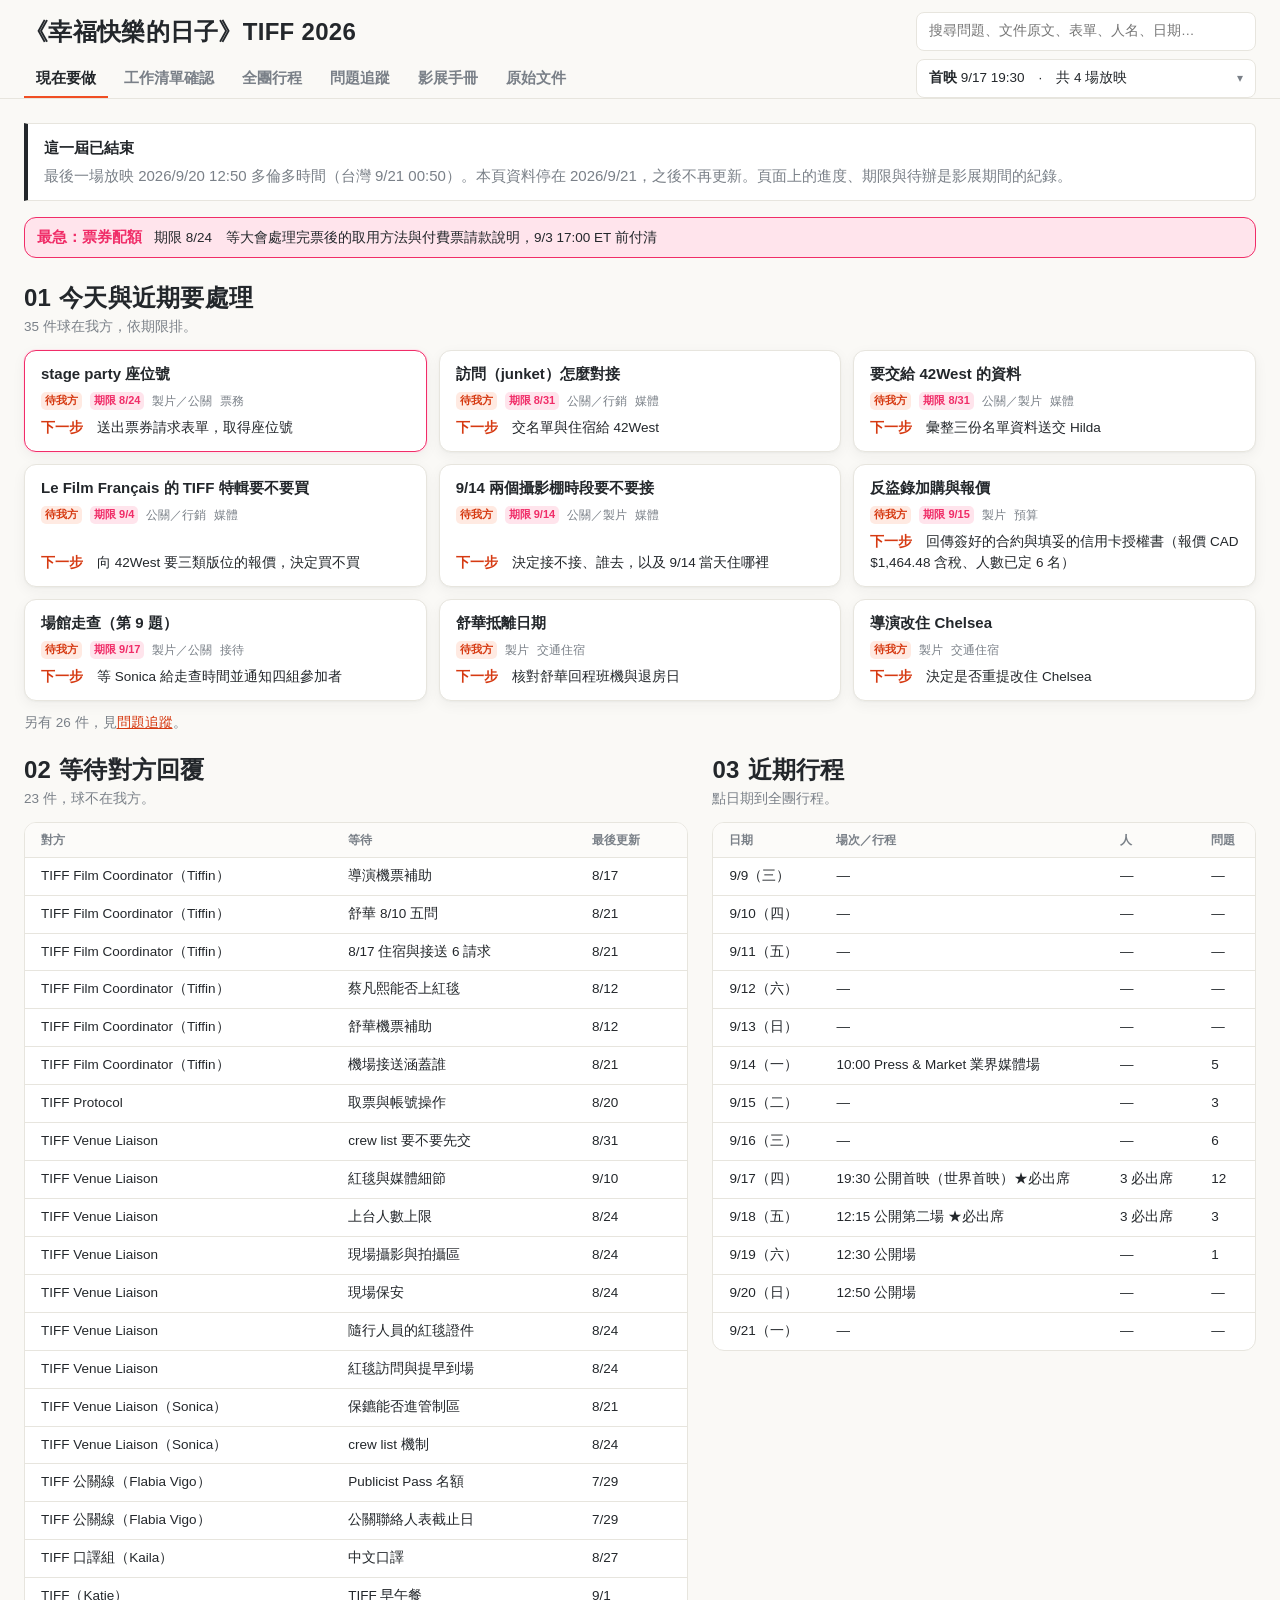
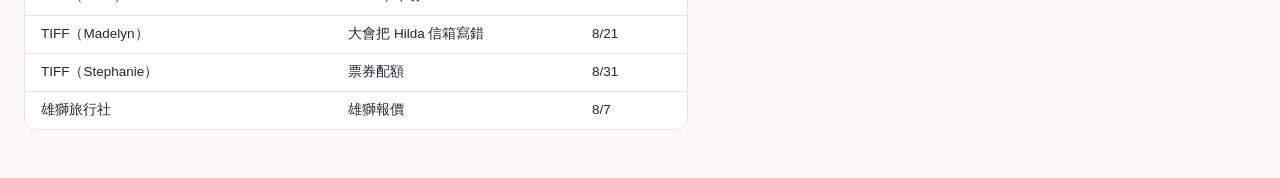
==== commit 851c473c: "update 2026-09-21" ====
--- a/v2/index.html
+++ b/v2/index.html
@@ -105,6 +105,11 @@
 /* ═══ 版面骨架 ═══ */
 main{max-width:var(--shell); margin:0 auto; padding:var(--s3) var(--s4) var(--s7)}
 @media(min-width:900px){ main{padding:var(--s5) var(--s5) var(--s7)} }
+.closed{margin:0 0 var(--s4); padding:var(--s3) var(--s4);
+  border:1px solid var(--line); border-left:4px solid var(--ink);
+  background:var(--card); border-radius:0 6px 6px 0}
+.closed b{display:block; margin:0 0 var(--s1); font-weight:800; color:var(--ink)}
+.closed p{margin:0; color:var(--muted)}
 .view{display:none}
 .view.on{display:block}
 
@@ -487,9 +492,13 @@
   </div>
 </div></header>
 <main>
+  <div class="closed" id="fest-closed">
+    <b>這一屆已結束</b>
+    <p>最後一場放映 2026/9/20 12:50 多倫多時間（台灣 9/21 00:50）。本頁資料停在 2026/9/21，之後不再更新。頁面上的進度、期限與待辦是影展期間的紀錄。</p>
+  </div>
   <section id="find" class="view"><div class="wrap"></div></section>
   <section id="now" class="view"></section>
-  <section id="todo" class="view"><div class="wrap"><h2 class="h first">工作清單確認</h2><div class="todobar"><div class="filters"><span class="lbl">顯示</span><button data-tf="all" class="on">全部</button><button data-tf="open">還沒勾</button><button data-tf="done">已勾</button></div><div class="filters"><span class="lbl">角色</span><button data-trole="" class="on">全部</button><button data-trole="製片">製片</button><button data-trole="公關">公關</button><button data-trole="行銷">行銷</button></div><p class="sub" id="todocount">共 62 條</p><label class="ckname">這台裝置叫<input id="ckname" type="text" maxlength="12" placeholder="取個名字" autocomplete="off"><span>取名之後，你勾的項目會標上這個名字給其他人看。</span></label></div><ul class="todo"><li id="todo-t0" data-roles="行銷 公關" data-k="t0"><span class="d">受邀後 48h</span><span class="t"><label><input type="checkbox">交齊註冊表、宣傳素材與 press kit</label><a class="src" href="#doc-guide-p4">出處：指南 P.4</a></span><span class="owners"><span class="chip owner marketing">行銷</span><span class="chip owner pr">公關</span></span></li><li id="todo-t1" data-roles="製片" data-k="t1"><span class="d">7/20</span><span class="t"><label><input type="checkbox">確認入選公布、影片頁與註冊表內容</label><a class="src" href="#doc-film-inv-p1">出處：影片邀請函</a></span><span class="owners"><span class="chip owner producer">製片</span></span></li><li data-roles="製片" data-k="t2" id="schedule-deadline"><span class="d">7/22 10:00</span><span class="t"><label><input type="checkbox">寄出場次更改請求</label><a class="src" href="#doc-schedule-p1">出處：場次函</a><small>台灣時間 7/22 22:00；寄至 <a href="mailto:schedules@tiff.net">schedules@tiff.net</a>。</small></span><span class="owners"><span class="chip owner producer">製片</span></span></li><li id="todo-t3" data-roles="行銷" data-k="t3"><span class="d">7/24</span><span class="t"><label><input type="checkbox">送出 <b>Film Rights Survey</b></label><a class="src" href="#doc-guide-p5">出處：指南 P.5</a></span><span class="owners"><span class="chip owner marketing">行銷</span></span></li><li id="todo-t4" data-roles="製片" data-k="t4" class="done-fact"><span class="d">7/27 ✓</span><span class="t"><label><input type="checkbox">確認版場次已收到（7/26 發出，時間場地為最終版）</label><a class="src" href="#doc-schedule-final-p1">出處：確認函</a></span><span class="owners"><span class="chip owner producer">製片</span></span></li><li id="todo-t16" data-roles="製片" data-k="t16" class="hot"><span class="d">7/27（一）</span><span class="t"><label><input type="checkbox">導演機票拍板：要大會代訂就交 <b>Traveller Profile Form</b>；自購則免填表</label><a class="src" href="#doc-email-e8">出處：信件 ✉8</a><a class="src" href="#doc-form-travel-p1">表單原文</a><small>同日收到確認版場次；兩條路的差別見<a href="#book">需填表單</a></small></span><span class="owners"><span class="chip owner producer">製片</span></span></li><li id="todo-t17" data-roles="製片" data-k="t17" class="done-fact"><span class="d">7/31 ✓</span><span class="t"><label><input type="checkbox"><b>已回齊 Tiffin</b>：出席名單（陳璇確認、蔡凡熙退出）、舒華抵離 9/16–9/19、<b>Guest Pass 登記已完成</b>；口譯需求 8/3 另回口譯組</label><a class="src" href="#doc-email-e13">出處：信件 ✉13</a><a class="src" href="#doc-email-e15">✉15</a><small>同信提出舒華單程商務艙＋3 晚套房請求，等 Festival Invitation Team 回覆</small></span><span class="owners"><span class="chip owner producer">製片</span></span></li><li id="todo-t20" data-roles="公關" data-k="t20" class="hot"><span class="d">8/3（一）20:00</span><span class="t"><label><input type="checkbox">送出<b>公關聯絡人確認表</b>（多倫多 20:00＝台灣 8/4 08:00）</label><a class="src" href="#doc-email-e11">出處：信件 ✉11</a><small>送出即定案，之後改動要寄 publicistregistration@tiff.net；欄位見<a href="#book">需填表單</a>③</small></span><span class="owners"><span class="chip owner pr">公關</span></span></li><li id="todo-t21" data-roles="公關" data-k="t21" class="hot"><span class="d">8/3 前後</span><span class="t"><label><input type="checkbox">送出<b>試看片連結授權表</b>，決定哪些用途可看片</label><a class="src" href="#doc-email-e11">出處：信件 ✉11</a></span><span class="owners"><span class="chip owner pr">公關</span></span></li><li id="todo-t19" data-roles="製片" data-k="t19" class="done-fact"><span class="d">8/3 ✓</span><span class="t"><label><input type="checkbox">場次<b>完全鎖定</b>：時間與場地定案，<b>機票已可開票</b>（開票後回報 Tiffin）</label><a class="src" href="#doc-email-e10">出處：信件 ✉10</a><a class="src" href="#doc-email-e8">✉8</a><a class="src" href="#doc-email-e13">✉13</a></span><span class="owners"><span class="chip owner producer">製片</span></span></li><li id="todo-t24" data-roles="製片" data-k="t24" class="done-fact"><span class="d">8/8 ✓</span><span class="t"><label><input type="checkbox">回覆 Tiffin <b>credits 最終確認版</b>（Linhan 8/6 提交、Clifford 8/7 補兩處修正，Tiffin 8/7 確認，Linhan 8/8 明文接受收尾）</label><a class="src" href="#doc-email-e17">出處：信件 ✉17</a><a class="src" href="#doc-email-e19">✉19</a><small>最終版：Shuhua Yeh（無連字號）、Splash Pictures, Inc.；網頁版因系統限制顯示無逗號版本，印刷版為完整正確名稱</small></span><span class="owners"><span class="chip owner producer">製片</span></span></li><li id="todo-t25" data-roles="製片" data-k="t25" class="done-fact"><span class="d">8/10 ✓</span><span class="t"><label><input type="checkbox">回覆 Tiffin：<b>阮鳳儀導演的大會招待日期</b>確認為 9/16–19（Tiffin 8/7 提議，Linhan 8/10 明文接受）。實際行程另有兩個數字：8/14 為晚宴名單申報 9/10–9/20，內部需求單與 8/17 機票附件檔名為 9/9 去、9/21 返</label><a class="src" href="#doc-email-e18">出處：信件 ✉18</a><a class="src" href="#doc-email-e22">✉22</a><small>此案收尾，超出招待範圍的天數為自費，非大會招待</small></span><span class="owners"><span class="chip owner producer">製片</span></span></li><li id="todo-t27" data-roles="製片" data-k="t27" class="hot"><span class="d">8/10（一）</span><span class="t"><label><input type="checkbox">回覆 Tiffin：舒華<b>房型、訂房窗口、機票補助券、第二台接送車</b>四項新問題；另詢蔡凡熙能否加入紅毯與映前介紹、首映日完整流程</label><a class="src" href="#doc-email-e22">出處：信件 ✉22</a><small>四項問題與蔡凡熙詢問均待大會回覆，<a href="#track">見問題追蹤</a></small></span><span class="owners"><span class="chip owner producer">製片</span></span></li><li id="todo-t28" data-roles="行銷 公關" data-k="t28" class="done-fact"><span class="d">8/10 ✓</span><span class="t"><label><input type="checkbox">回覆 Tiffin <b>宣傳素材進度</b>：導演照已交，海報／預告片花／press kit 仍在準備，目標 8/11 前</label><a class="src" href="#doc-email-e21">出處：信件 ✉21</a><small>回覆 ✉20 的追問；press kit 由北美 PR 公司修訂中</small></span><span class="owners"><span class="chip owner marketing">行銷</span><span class="chip owner pr">公關</span></span></li><li id="todo-t-0812-stipend" data-roles="製片" data-k="t-0812-stipend" class="done-fact"><span class="d">8/17 ✓</span><span class="t"><label><input type="checkbox">已回覆 Tiffin：<b>阮鳳儀導演的機票 e-ticket 已附件寄出</b>，受款人資料（護照全名 FENG I ROAN、通訊地址、Email）已附上</label><a class="src" href="#doc-email-e33">出處：信件 ✉33</a><small>回覆 ✉25／✉30 的追問；CAD $2,700 補助支票仍要等會計作業，支票影展期間由受款人本人現場領取</small></span><span class="owners"><span class="chip owner producer">製片</span></span></li><li id="todo-t-0812-eticket" data-roles="製片" data-k="t-0812-eticket" class="done-fact"><span class="d">8/17 ✓</span><span class="t"><label><input type="checkbox">已回覆 Tiffin：<b>葉舒華的機票 e-ticket 已附件寄出</b>（僅訂單程赴多倫多，回程由經紀團隊另外安排：9/19 22:55 多倫多飛倫敦 11:10（+1 日））</label><a class="src" href="#doc-email-e33">出處：信件 ✉33</a><small>回覆 ✉25／✉30 的追問，大會 Hotels Team 訂房前提的航班確認卡點解除，飯店最終確認待 Tiffin 回覆</small></span><span class="owners"><span class="chip owner producer">製片</span></span></li><li id="todo-t-0816-visa" data-roles="製片" data-k="t-0816-visa" class="done-fact"><span class="d">8/17 ✓</span><span class="t"><label><input type="checkbox">已回覆 Tiffin：<b>阮鳳儀導演（美籍，免 eTA）與葉舒華（台籍，eTA 申請中、尚未核准）</b>的國籍與簽證狀態</label><a class="src" href="#doc-email-e33">出處：信件 ✉33</a><small>回覆 ✉30 的追問；舒華 eTA 本身仍在申請流程中，核准與否非我方或 TIFF 可控</small></span><span class="owners"><span class="chip owner producer">製片</span></span></li><li id="todo-t-0817-logistics" data-roles="製片" data-k="t-0817-logistics" class="hot"><span class="d">8/17 已發問，4 項已回、2 項仍未</span><span class="t"><label><input type="checkbox">Anli 8/17 新提的<b>住宿與接送 6 項請求</b>——<b>已回</b>：舒華標準房、舒華飯店 9/16–20、阮鳳儀延住 9/15–20、<b>機場接送車型與加派廂型車／行李車</b>（9/2 Tiffin 答：不加派車，缺口自費另訂 Global Alliance）；<b>未回</b>：改住 <b>Chelsea Hotel</b>、紅毯記者會時程仍待細節</label><a class="src" href="#doc-email-e33">出處：信件 ✉33</a><a class="src" href="#doc-email-e41">✉41</a><a class="src" href="#doc-email-e42">✉42</a><small>舒華抵達時 5 人隨行＋至少 8 件行李，是加派廂型車請求的理由，答案是不加派；離境機場接送已在 9/4 那封一併書面確認班機明細；未回的 2 項見<a href="#track">問題追蹤</a></small></span><span class="owners"><span class="chip owner producer">製片</span></span></li><li id="todo-t-0811-pressnotes" data-roles="公關 行銷" data-k="t-0811-pressnotes" class="hot"><span class="d">8/11（已逾期）</span><span class="t"><label><input type="checkbox">press notes 未能在 8/11 交出，Linhan 已去信告知大會；仍與北美 PR 修訂中</label><a class="src" href="#doc-email-e24">出處：信件 ✉24</a><small>導演照 8/10 已交；海報與預告/片花仍在準備</small></span><span class="owners"><span class="chip owner pr">公關</span><span class="chip owner marketing">行銷</span></span></li><li id="todo-t-0812-ground" data-roles="製片" data-k="t-0812-ground" class="done-fact"><span class="d">9/2 ✓ 大會已答，球在我方</span><span class="t"><label><input type="checkbox" checked><b>地面接送是兩條線</b>——<b>首映日用車</b>：1 台 7 人座 SUV，<b>只限 9/17</b>；<b>機場接送</b>：仍是 8/12 那台<b>可坐 4 人</b>的 SUV，<b>9/2 Tiffin 已答：每位嘉賓僅一台、機場↔飯店一站到一站，不加派廂型車或行李車</b>，舒華＋隨行 5 人共 6 人的缺口要自費另洽 Global Alliance Chauffeured Services</label><a class="src" href="#doc-email-e41">出處：信件 ✉41</a><a class="src" href="#doc-email-e25">✉25</a><a class="src" href="#doc-email-e33">✉33</a><a class="src" href="#doc-email-e42">✉42</a><small>Premiere Livery 信明文「Airport Transfers should be directed to your Film Coordinator」——<b>首映日用車沒有取代機場接送那台，兩件事並存</b>。首映日那台是全片組共用，第二場與記者會不提供。9/2 的答覆實際發生於多倫多，9/5 才隨轉寄第一次進本信箱，此前記成「至今未解」要更正</small></span><span class="owners"><span class="chip owner producer">製片</span></span></li><li id="todo-t-0813-dinner" data-roles="製片" data-k="t-0813-dinner" class="done-fact"><span class="d">8/14 ✓</span><span class="t"><label><input type="checkbox">已回覆 Tiffin 的 <b>TIFF 邀約</b>（Cameron Bailey＋Anita Lee）：表達受邀榮幸，並回報<b>阮鳳儀導演旅行日期 9/10–9/20</b></label><a class="src" href="#doc-email-e26">出處：信件 ✉26</a><a class="src" href="#doc-email-e28">✉28</a><small>此日期較大會招待的 9/16–19 為寬，多出的天數為自費；活動形式與名額另見下一列</small></span><span class="owners"><span class="chip owner producer">製片</span></span></li><li id="todo-t-0814-invite-format" data-roles="製片" data-k="t-0814-invite-format" class="done-fact"><span class="d">9/1 ✓ 定案 9/19（六）09:00 多倫多</span><span class="t"><label><input type="checkbox">定案<b>與 Cameron Bailey、Anita Lee 的早午餐時間為 9/19（六）09:00 多倫多＝台灣 9/19（六）21:00</b>——我方維持 <b>9/18 11:00</b>，大會 8/25 提 <b>9/17 上午 9:00 早餐</b>，8/27 再說 9/17 不合適可以另提那個週末稍晚的時段，<b>8/28 改提 9/18（五）15:30–17:00 多倫多＝9/19（六）03:30–05:00 台灣，並主動問要不要口譯；<b>8/30 取消 9/18 11:00</b>——大會團隊該時段已不可行，改給 <b>9/18（五）15:30–17:00</b> 或 <b>9/19（六）09:00 多倫多＝9/19（六）21:00 台灣</b>二選一；<b>9/1 我方兩線分別確認選 9/19 09:00</b>——Linhan 回覆 Katie Elder 選定此時段並追問地點，同日 42West 的 Noah Casey 內部也確認「Fine to set the Cameron Bailey meeting for September 19th at 9am」</b></label><a class="src" href="#doc-email-e73">出處：信件 ✉73</a><a class="src" href="#doc-email-e63">✉63</a><a class="src" href="#doc-email-e52">✉52</a><a class="src" href="#doc-email-e37">✉37</a><a class="src" href="#doc-email-e77">✉77</a><a class="src" href="#doc-email-e78">✉78</a><small><b>8/27 兩件解掉了</b>：同席劇組確定<b>只有本片團隊與大會節目組</b>；<b>第二場的映前介紹不是強制</b>（時間排不開只要出席 Q&amp;A，<a href="#doc-email-e64">✉64</a>），9/18 11:00 的阻礙已排除。<b>口譯已確認需要</b>（中譯英，大會安排）；<b>地點仍未答，Linhan 9/1 已追問</b>；人數仍未有明確數字（我方 8/19 提至多 7 人，Katie 8/20 只回 Yes exactly，沒寫確認的是名額還是時間；8/25 大會重述估 3–4 人）</small></span><span class="owners"><span class="chip owner producer">製片</span></span></li><li id="todo-t-0818-tickets" data-roles="製片" data-k="t-0818-tickets" class="done-fact"><span class="d">8/20 ✓ 票券部分已獲回覆</span><span class="t"><label><input type="checkbox">回覆 Tiffin：舒華房型<b>放寬為 Sheraton 標準房</b>（不再堅持套房），並首次提出<b>五場放映共 120 張票</b>的配額請求（Press &amp; Market 20、首映 P1 40、P2／P3／P4 各 20）</label><a class="src" href="#doc-email-e36">出處：信件 ✉36</a><small>票券部分 8/20 已有配額答案（<a class="src" href="#doc-email-e40">✉40</a>）：首映與第二場有配額、P3 與 P4 沒有；飯店確認仍未回覆，<a href="#track">見問題追蹤</a></small></span><span class="owners"><span class="chip owner producer">製片</span></span></li><li id="todo-t-0821-hotel-confirmed" data-roles="製片" data-k="t-0821-hotel-confirmed" class="done-fact"><span class="d">8/21 ✓</span><span class="t"><label><input type="checkbox"><b>兩位受邀者飯店定案</b>：都住 <b>Sheraton Centre Toronto</b>——舒華 <b>9/16–20</b>（標準房，大會註明非套房）、導演 <b>9/15–20</b>；自付延住每晚 <b>CAD $477.92</b>（含 6% MAT 與 13% HST），舒華 1 晚、導演 2 晚，<b>合計 CAD $1,433.76</b></label><a class="src" href="#doc-email-e42">出處：信件 ✉42</a><small>我方 8/21 選<b>第三方付款</b>，授權書寄 Clifford Miu（clifford@beringpictures.com）；導演改住 Chelsea Hotel 的請求未獲回應、房價是否含早餐已問未答，<a href="#track">見問題追蹤</a></small></span><span class="owners"><span class="chip owner producer">製片</span></span></li><li id="todo-t-0814-xuan-ticketing" data-roles="製片" data-k="t-0814-xuan-ticketing" class="hot"><span class="d">8/14 已發問，待回覆</span><span class="t"><label><input type="checkbox">Tiffin 回覆：<b>陳璇作為卡司成員是否享有觀眾／購票權益</b>（她 9/12 起以觀眾身分在多倫多，未受大會招待）</label><a class="src" href="#doc-email-e29">出處：信件 ✉29</a><small>Protocol Team 已表示除非購買 Market Pass，否則她不在其職掌範圍內<a href="#track">見問題追蹤</a></small></span><span class="owners"><span class="chip owner producer">製片</span></span></li><li id="todo-t-0814-chime-tickets" data-roles="製片" data-k="t-0814-chime-tickets" class="hot"><span class="d">8/14 收到，待回覆</span><span class="t"><label><input type="checkbox">回覆 Tiffin（CHIME／PAFF 身分）：<b>首映 2 張票的索票請求</b>——供 CHIME 收購評估與 PAFF 選片參考，指定寄至 cinshing@tiff.net</label><a class="src" href="#doc-email-e27">出處：信件 ✉27</a><small>來信非官方轉寄鏈、是 Linhan 另外收到，是否提供由製片決定，<a href="#track">見問題追蹤</a></small></span><span class="owners"><span class="chip owner producer">製片</span></span></li><li id="todo-t5" data-roles="製片" data-k="t5" class="hot"><span class="d">8/21 ✓ 四場 VL 全部到位；紅毯與媒體細節未到</span><span class="t"><label><input type="checkbox"><b>四場 Venue Liaison 全部指派</b>——P1 <b>Sonica Carnegie</b>、P2 <b>Jasmina Vranesevic</b>、P3／P4 <b>Tahnée Chung-Lawrence</b>；<b>首映到場時間 6:40PM</b>（開演前 50 分鐘）；<b>紅毯與媒體細節大會說之後再提供</b></label><a class="src" href="#doc-email-e45">出處：信件 ✉45</a><a class="src" href="#doc-email-e41">✉41</a><a class="src" href="#doc-email-e38">出處：信件 ✉38</a><a class="src" href="#doc-email-e8">✉8</a><a class="src" href="#doc-guide-p5">指南 P.5</a><a class="src" href="#doc-email-e30">✉30</a><small>Sonica 表示會另行來信提出現場後勤問題並要求儘快回答，該信尚未到；其餘場次的 VL 亦未指派，<a href="#track">見問題追蹤</a></small></span><span class="owners"><span class="chip owner producer">製片</span></span></li><li id="todo-t22" data-roles="製片" data-k="t22" class="hot"><span class="d">儘快｜大會已暫排 9/17（四）13:00 多倫多＝9/18（五）01:00 台灣</span><span class="t"><label><input type="checkbox">回覆確認首映場的 <b>30 分鐘 Extended Tech Check</b>——Anli 8/24 去信要訂，大會 8/27 <b>暫排 Royal Alexandra 9/17 13:00、$2,200＋13% HST</b>，<b>要我方回覆才鎖定</b></label><a class="src" href="#doc-email-e59">出處：信件 ✉59</a><a class="src" href="#doc-schedule-final-p1">確認函</a><small>大會答覆做法：<b>分段抽查或整段連續播放都可以</b>。費率表上完整試映 CAD $3,900、30 分鐘技術檢查 CAD $2,200，另加 13% 稅；Royal Alexandra 不接受臨時檢查。同一天 18:40 是藝人到場時間、19:30 開演。</small></span><span class="owners"><span class="chip owner producer">製片</span></span></li><li id="todo-t23" data-roles="行銷 公關" data-k="t23"><span class="d">8/11</span><span class="t"><label><input type="checkbox">大會排片公告——<b>在此之前不得對外公布場次</b>，公告後才能開宣傳</label><a class="src" href="#doc-schedule-final-e12">出處：信件 ✉12</a></span><span class="owners"><span class="chip owner marketing">行銷</span><span class="chip owner pr">公關</span></span></li><li id="todo-t26" data-roles="行銷 公關" data-k="t26" class="hot"><span class="d">8/11 前（非強制）</span><span class="t"><label><input type="checkbox">Tiffin 追問宣傳素材：直式海報、導演照、預告/片花、press kit，能在 8/11 全面公告前交齊更好</label><a class="src" href="#doc-email-e20">出處：信件 ✉20</a><small>四項規格已列於<a href="#book">九大問題 Q1</a>；此為催交，非新期限</small></span><span class="owners"><span class="chip owner marketing">行銷</span><span class="chip owner pr">公關</span></span></li><li id="todo-t6" data-roles="行銷" data-k="t6"><span class="d">8/6</span><span class="t"><label><input type="checkbox">決定並預訂 Market 場館廣告</label><a class="src" href="#doc-terms-p12">出處：附錄A</a></span><span class="owners"><span class="chip owner marketing">行銷</span></span></li><li id="todo-t7" data-roles="製片" data-k="t7"><span class="d">8/8 前</span><span class="t"><label><input type="checkbox">收到 DKDM 憑證資訊並交給 DCP 負責人</label><a class="src" href="#doc-terms-p16">出處：附錄B</a></span><span class="owners"><span class="chip owner producer">製片</span></span></li><li id="todo-t8" data-roles="公關" data-k="t8"><span class="d">8/11</span><span class="t"><label><input type="checkbox">檢查影片頁公開的 PR 聯絡資訊</label><a class="src" href="#doc-email-e3">出處：信件 ✉3</a><small>文件未明載補交截止，8/11 是依影片頁公開日推估；真正期限須向 TIFF 確認。</small></span><span class="owners"><span class="chip owner pr">公關</span></span></li><li id="todo-t9" data-roles="製片" data-k="t9" class="done-fact"><span class="d">8/20 ✓</span><span class="t"><label><input type="checkbox"><b>首兩場票券配額已收到</b>：首映免費 51＋付費 51（每張 CAD $48）＝上限 102；第二場免費 10＋付費 10（每張 $30）＝上限 20</label><a class="src" href="#doc-email-e40">出處：信件 ✉40</a><a class="src" href="#doc-email-e39">✉39</a><small>原信 8/13 由 Protocol 寄給國際銷售代理 Fred Tsui（大會認定的單一窗口），我方與 Fred 均未收到，8/20 經 Tiffin 協調後由 Stephanie 重發並加入 Linhan、Anli</small></span><span class="owners"><span class="chip owner producer">製片</span></span></li><li id="todo-t10" data-roles="行銷" data-k="t10"><span class="d">8/14</span><span class="t"><label><input type="checkbox">決定並預訂 Market 加場</label><a class="src" href="#doc-terms-p12">出處：附錄A</a></span><span class="owners"><span class="chip owner marketing">行銷</span></span></li><li id="todo-t11" data-roles="製片" data-k="t11"><span class="d">8/17</span><span class="t"><label><input type="checkbox">登記製片與銷售代理各一張免費證件</label><a class="src" href="#doc-terms-p12">出處：附錄A</a></span><span class="owners"><span class="chip owner producer">製片</span></span></li><li id="todo-t12" data-roles="製片" data-k="t12"><span class="d">8/21</span><span class="t"><label><input type="checkbox">完成 DCP QC 並上傳最終版</label><a class="src" href="#doc-terms-p15">出處：附錄B</a><small>逾期或缺 DKDM：CAD $350＋13% 稅。</small></span><span class="owners"><span class="chip owner producer">製片</span></span></li><li id="todo-t-0824-ticket-request" data-roles="製片" data-k="t-0824-ticket-request" class="done-fact"><span class="d">8/23 ✓ 已送出（期限 8/24 17:00 ET）</span><span class="t"><label><input type="checkbox"><b>首兩場票券請求表單已送出</b>（2026 Ticket Request Survey，連結在 ✉40 原信）——Linhan 8/25 去信 Protocol，明文「our request has been completed two days ago」，往前推即 <b>8/23</b>，早於期限一天</label><a class="src" href="#doc-email-e53">出處：信件 ✉53</a><a class="src" href="#doc-email-e54">✉54</a><a class="src" href="#doc-email-e40">✉40</a><small><b>大會 8/25 22:06 台灣回覆確認看到送件、沒有問題也沒有疑慮</b>，票處理完會再來信給取用與管理配額的方法。<b>送出的張數兩封信都沒有寫</b>，付費票的請款說明也還沒到。下一個關卡是 <b>9/3 17:00 ET</b> 付清票款。</small></span><span class="owners"><span class="chip owner producer">製片</span></span></li><li id="todo-t-0903-ticket-payment" data-roles="製片" data-k="t-0903-ticket-payment"><span class="d">9/3（四）17:00 ET＝9/4（五）05:00 台灣</span><span class="t"><label><input type="checkbox">付清<b>付費配額票款</b>（大會另行提供 Account Manager 請款說明）</label><a class="src" href="#doc-email-e40">出處：信件 ✉40</a><small>付費票不可退款；用不到的票至少要在放映前 4 天退回 Protocol Office。</small></span><span class="owners"><span class="chip owner producer">製片</span></span></li><li id="todo-t-0904-ticket-release" data-roles="製片" data-k="t-0904-ticket-release"><span class="d">9/4（五）17:00 ET＝9/5（六）05:00 台灣</span><span class="t"><label><input type="checkbox"><b>未認領的配額全數釋出公售</b>——此後只能與一般觀眾一起搶票</label><a class="src" href="#doc-email-e40">出處：信件 ✉40</a></span><span class="owners"><span class="chip owner producer">製片</span></span></li><li id="todo-t-0822-sonica-14" data-roles="製片 公關" data-k="t-0822-sonica-14" class="done-fact"><span class="d">8/24 ✓ 已回覆</span><span class="t"><label><input type="checkbox"><b>回覆 Sonica 的 14 題</b>——8/24 逐題回覆：放映日公關窗口 <b>Noah Casey</b>（42West）、上台與紅毯名單五人、12 位工作隨行名單、留下看片、6:40PM 到場、安全顧慮、要場館走查、目前無紅毯活動，並確認<b>不需要無障礙協助</b>、中文口譯由大會提供</label><a class="src" href="#doc-email-e46">出處：信件 ✉46</a><a class="src" href="#doc-email-e45">✉45</a><small>回完仍未定三件：<b>介紹與 Q&amp;A 的上台順序</b>待與 42West 討論後補、<b>座位排數與座號</b>大會 Protocol 尚未聯繫我方、<b>車輛三題</b>等 42West 的用車 itinerary（原文請大會接近期限時主動追）。同信另向大會要內容團隊申請表、問紅毯器材與可拍區、問隨行的紅毯證件、問公關與保全能否提早進場。</small></span><span class="owners"><span class="chip owner producer">製片</span><span class="chip owner pr">公關</span></span></li><li id="todo-t-0917-walkthrough" data-roles="製片 公關" data-k="t-0917-walkthrough" class="hot"><span class="d">9/17（四）上午 多倫多＝9/17（四）晚上 台灣｜時間待大會給</span><span class="t"><label><input type="checkbox">Royal Alexandra <b>場館走查</b>——8/24 已向 Sonica 提出，希望排在<b>首映當天上午</b>；參加者為 42West 公關、兩位製片、舒華的隨行保全、選角統籌 Lisa Ho</label><a class="src" href="#doc-email-e46">出處：信件 ✉46</a><small>走查由 Venue Liaison 與 Security 團隊共同帶，內容是藝人抵達、等候與離場動線<a class="src" href="#doc-security-p1">安全資訊表 P.1</a>。同一天 <b>18:40 是藝人到場時間</b>、19:30 開演，走查排在上午才不會撞。</small></span><span class="owners"><span class="chip owner producer">製片</span><span class="chip owner pr">公關</span></span></li><li id="todo-t-0831-42west-schedule" data-roles="公關 行銷" data-k="t-0831-42west-schedule" class="done-fact"><span class="d">8/28 ✓ 提前寄到（原訂 8/31）</span><span class="t"><label><input type="checkbox">42West 的<b>第一版媒體行程表</b>已寄出——<b>只涵蓋導演與陳璇</b>，<b>個人版下週再寄</b>（含各自的旅行與飯店）</label><a class="src" href="#doc-email-e70">出處：信件 ✉70</a><a class="src" href="#doc-email-e44">✉44</a><small>附件 <b>HAPPILY EVER AFTER Master Publicity Schedule.pdf</b>，<b>逐日行程已抄進 <a href="#doc-email-e70">✉70</a></b>；<b>與既有紀錄有四處對不上</b>（陳璇抵達日、舒華抵達日、舒華離開日、9/14 攝影棚個數）。42West 另要我方回覆<b>還有沒有其他人要加進這條通聯</b>。我方原本要先交的三樣（delegation list、travel information 與飯店、陪同做媒體的名單）窗口是 Hilda Somarriba／Happilyeverafter@42west.com。<b>8/29 Linhan 提議改開共用 Google Doc</b>（42West 建檔、給我方 reviewer 權限、可留言），42West 尚未回覆；<b>演員行程 cc 全體照舊</b>。引文另顯示 Annabelle 8/29 寄過<b>舒華版暫定行程表</b>，原信未進本信箱<a class="src" href="#doc-email-e72">✉72</a></small></span><span class="owners"><span class="chip owner pr">公關</span><span class="chip owner marketing">行銷</span></span></li><li id="todo-t-0905-cc-auth" data-roles="製片" data-k="t-0905-cc-auth" class="hot"><span class="d">9/5（六）前｜依入住日推算</span><span class="t"><label><input type="checkbox">Clifford 填妥並回傳飯店寄來的<b>信用卡授權書</b>（延住天數走第三方付款）</label><a class="src" href="#doc-email-e42">出處：信件 ✉42</a><small>信中明載<b>入住前 10 天扣款</b>——導演 9/15 入住即約 <b>9/5</b>、舒華 9/16 入住即約 <b>9/6</b>；此日期為依入住日推算，大會未給明確日期。<b>授權書沒回傳，帳就落到入住的人頭上</b>。另：不論誰付，<b>入住時仍須出示一張信用卡</b>支應雜支。</small></span><span class="owners"><span class="chip owner producer">製片</span></span></li><li id="todo-t-0827-thr-shuhua" data-roles="公關 行銷" data-k="t-0827-thr-shuhua" class="hot"><span class="d">時段確定 LA 9/2 08:00＝台灣 9/2 23:00（今晚）｜讀稿要點已互換修訂</span><span class="t"><label><input type="checkbox"><b>Hollywood Reporter 專訪舒華</b>——Zoom、<b>35–40 分鐘</b>（含口譯時間），記者 <b>Nicole Fell</b> 在洛杉磯；我方要回覆<b>可訪時段</b>，或由 42West 直接找舒華團隊安排</label><a class="src" href="#doc-email-e55">出處：信件 ✉55</a><small>原文 <b>Ideally, we'd like to have the interview done by next Thursday</b>，<b>信中沒有寫日期</b>。<b>依信件日期推斷是 9/3（四）</b>：信是 8/25（二）多倫多寄出的，往後的週四是 8/27 或 9/3；<b>8/27（四）當天 Hilda 又來信，寫的是還在跟 Nicole 確認時段、還在等訪綱、Will come back to you soonest，沒有提到期限已到</b>（<a href="#doc-email-e61">✉61</a>）。稿子登在影展期間週五到週一發行的紙本 <b>Hollywood Reporter Daily</b>，並同步上線。<b>這篇適不適用 9/17 21:05 ET 的報導解禁，信中沒有寫</b>，<a href="#track">見待問清單</a><b>8/27</b>：42West 已向記者要訪綱、記者要<b>劇照</b>，<b>可訪時段仍未定</b>；我方已答舒華人在韓國<a class="src" href="#doc-email-e61">✉61</a>。<b>8/30–8/31</b>：Hilda 改說<b>訪長 30 分鐘</b>、Nicole 不要太晚（Linhan 以 20:00 PST 前估算）並再催；<b>8/31 舒華經紀人開出兩時段——LA 8/31 22:30（台灣 9/1 13:30、多倫多 9/1 01:30）或 LA 9/2 08:00（台灣 9/2 23:00、多倫多 9/2 11:00）</b>，這一場口譯由經紀公司出人，Clifford 與 Linhan 要求同席；等 Nicole 挑時段並給較完整訪綱<a class="src" href="#doc-email-e74">✉74</a><a class="src" href="#doc-email-e75">✉75</a>。<b>9/1 42West 一度想挪至 9am 或 10am PST，我方以韓國凌晨太晚為由婉拒，維持 LA 9/2 08:00＝台灣 9/2 23:00</b><a class="src" href="#doc-email-e76">✉76</a>。<b>9/2 讀稿要點文件互換修訂</b>——42West 提供讀稿要點附件，並說明事實更正流程：訪談中舉手示意，工作人員會轉告 Nicole；我方在 <b>Claire Lin 角色敘述做一處修訂、文件末新增 spoiler 邊界段落</b>後回傳；訪前最後一封確認<b>依約於台灣今晚（LA 9/2 08:00）進行</b><a class="src" href="#doc-email-e82">✉82</a></small></span><span class="owners"><span class="chip owner pr">公關</span><span class="chip owner marketing">行銷</span></span></li><li id="todo-t-0904-lff" data-roles="公關 行銷" data-k="t-0904-lff" class="hot"><span class="d">9/4（五）｜Le Film Français TIFF 特輯出刊</span><span class="t"><label><input type="checkbox">決定<b>要不要買 Le Film Français 的 TIFF 特輯版位</b>——法國電影業界誌，讀者是發行商、募資方、機構與國際銷售；平面、數位、社群三類版位<b>都還沒有報價</b></label><a class="src" href="#doc-email-e48">出處：信件 ✉48</a><small>8/21 對方直接來信推銷，Leo 已把窗口轉給 42West；要在這一期露出，決定與素材都要在 <b>9/4</b> 之前給。這是目前唯一落在影展開幕前的宣傳期限。</small></span><span class="owners"><span class="chip owner pr">公關</span><span class="chip owner marketing">行銷</span></span></li><li id="todo-t-0914-studios" data-roles="公關 製片" data-k="t-0914-studios" class="hot"><span class="d">9/14（一）多倫多＝9/15（二）台灣｜12:55 到 15:05 一整段</span><span class="t"><label><input type="checkbox"><b>三個攝影棚時段保留給導演與陳璇</b>——<b>12:55 抵 ShutterStock</b> → <b>13:00–13:30 SHUTTERSTOCK／PEOPLE／EW</b> → <b>14:05 抵 GETTY</b> → <b>14:15–14:30 GETTY／IMDb</b> → <b>14:45–15:05 REVIEW NATION</b> → 15:05 收工。三個都寫 HOLD，<b>我方尚未回覆要不要接</b></label><a class="src" href="#doc-email-e70">出處：信件 ✉70</a><a class="src" href="#doc-email-e71">✉71</a><a class="src" href="#doc-email-e51">✉51</a><small>SHUTTERSTOCK 現場另做 EW 與 People 的訪問與社群拍攝，原文提醒<b>可能要跟小狗互動</b>；GETTY 那場 IMDb 當天才決定要不要拍本片藝人；REVIEW NATION 地點待定。三個時段都在<b>飯店訂房開始之前</b>（導演 9/15 起、舒華 9/16 起），當天住宿與交通不在大會招待範圍。<b>同一天 10:00 的 Press &amp; Market 場，行程表明寫劇組不出席</b>，而我方已向大會訂了那場的標準技術檢查、要 09:15 到場，<a href="#track">見問題追蹤</a></small></span><span class="owners"><span class="chip owner pr">公關</span><span class="chip owner producer">製片</span></span></li><li id="todo-t-0917-embargo" data-roles="公關 行銷" data-k="t-0917-embargo" class="hot"><span class="d">9/17（四）21:05 ET＝9/18（五）09:05 台灣</span><span class="t"><label><input type="checkbox"><b>媒體報導解禁時間（embargo）</b>——原文 Thursday, September 17 at 9:05PM ET | 6:05PM PT | 8:05PM CT；同一封另註明<b>英文字幕仍在修、不得直接引用字幕</b></label><a class="src" href="#doc-email-e51">出處：信件 ✉51</a><small>9/17 首映 19:30 開演。8/21 已寄出六家（AV Club、Awards Radar、Cherry Picks、Mashable、Toronto Star、The Guardian），8/24 我方同意寄給 Collider 的 Steve Weintraub，<b>8/27 42West 再列 13 家本週要寄</b>（<a href="#doc-email-e65">✉65</a>），<b>9/4 假期前再列 8 家</b>——Asian Movie Pulse／Grace Han（coverage）、Fangirlish／Lyra Hale 與 Lissete Lanuza Sáenz（interviews and reviews）、Film Threat／Andy Howell（review）、自由撰稿 Hailey Passmore（Nerdspin／Filmotomy／The People's Movies／ThatShelf，interviews and reviews）、自由撰稿 Alise Chaffins（reviews, capsule reviews）、News-Herald／John M. Urbancich（capsule review）、CBC Radio／Hadrien Volle（interview consideration）（<a href="#doc-email-e84">✉84</a>），合計 28 家。其中 <b>The Guardian 的 curtain raiser 預定 9/9 出稿</b>、希望 <b>9/7（Labor Day）</b>前看片。</small></span><span class="owners"><span class="chip owner pr">公關</span><span class="chip owner marketing">行銷</span></span></li><li id="todo-t-0915-antipiracy" data-roles="製片" data-k="t-0915-antipiracy" class="hot"><span class="d">9/15（二）多倫多＝9/16（三）台灣｜首映前 48 小時</span><span class="t"><label><input type="checkbox">敲定<b>首映場夜視反盜錄</b>——<b>8/25 人數已定 6 名、報價已到 CAD $1,464.48（含 13% 稅）</b>，<b>要回傳簽好的合約與填妥的信用卡授權書才算訂成</b></label><a class="src" href="#doc-email-e56">出處：信件 ✉56</a><a class="src" href="#doc-email-e50">✉50</a><a class="src" href="#doc-email-e49">✉49</a><a class="src" href="#doc-security-p3">安全資訊表 P.3–4</a><small>訂購<b>要提前 48 小時</b>，首映 9/17 19:30 往前推即 9/15。<b>Securitas 建議 7–8 人</b>（三層樓、VIP 包廂、1,244 席），我方選 6 人。<b>8/25 Rozalin Badihi 的報價為 CAD $1,464.48，含 13% 稅</b>，與依費率表換算的金額（6 人 × 4 小時 × $54，加 13% HST）相同。Securitas 直接向片方請款；<b>要回傳的是簽好的合約與填妥的信用卡授權書</b>。<b>8/28 簽約前的三個疑慮已答</b>：服務期間 9/1–9/20 是涵蓋整個影展、自動續約不會發生、$81／小時只在公眾假日適用而影展期間沒有。</small></span><span class="owners"><span class="chip owner producer">製片</span></span></li><li id="todo-t-0916-livery-accept" data-roles="製片" data-k="t-0916-livery-accept" class="done-fact"><span class="d">8/21 ✓</span><span class="t"><label><input type="checkbox"><b>首映日用車已保留</b>：Global Alliance 8/21 回覆<b>已保留 9/17 車輛，確認號 #985636</b>——車既已保留並有確認號，「使用前 24 小時內回覆接受」的死線不再是風險（<b>此為判斷，非信中原文</b>）</label><a class="src" href="#doc-email-e43">出處：信件 ✉43</a><a class="src" href="#doc-email-e41">✉41</a><small>司機姓名與手機由 Global Alliance <b>前一晚</b>提供，現場須派一人指認誰上哪台車</small></span><span class="owners"><span class="chip owner producer">製片</span></span></li><li id="todo-t-livery-itinerary" data-roles="製片 公關" data-k="t-livery-itinerary" class="hot"><span class="d">儘快｜Sonica 同時在問</span><span class="t"><label><input type="checkbox">交出<b>首映用車 itinerary</b>——用車時段、路線、誰坐哪一趟；窗口為 42West 的 <b>Kim Gutierrez</b> 對 Global Alliance</label><a class="src" href="#doc-email-e43">出處：信件 ✉43</a><a class="src" href="#doc-email-e45">✉45</a><small>Grace 明講「forward the itinerary once it becomes available」；Sonica 的 Car List 三題（車輛數／車牌車型、誰坐哪台、是否混載紅毯來賓與 entourage）問的是同一件事，<b>兩邊要用同一份名單</b>。信中只寫每台車「一天一位司機、最多 8 小時」，<b>沒有寫從幾點起算</b>；<b>18:40 是排班必須命中的固定點</b>。</small></span><span class="owners"><span class="chip owner producer">製片</span><span class="chip owner pr">公關</span></span></li><li id="todo-t-0905-ticket-redeem" data-roles="製片" data-k="t-0905-ticket-redeem" class="hot"><span class="d">約 9/5–9/7（六–一）多倫多｜說明月底前寄出</span><span class="t"><label><input type="checkbox"><b>導演的 Guest Pass 權益與訂票兌換</b>——大會 8/26 回覆：權益與兌換窗口的說明<b>月底前</b>寄出，<b>兌換約在 9/5–9/7</b></label><a class="src" href="#doc-email-e58">出處：信件 ✉58</a><small>導演 8/25 直接寫信給註冊組，說到 8/26 都還沒收到報名資訊、也還沒拿到帳號，無法在預選期訂片；Tiffin 回覆說本片的窗口是他。<b>「月底前」與「約 9/5–9/7」是原話，大會沒有給日期。</b></small></span><span class="owners"><span class="chip owner producer">製片</span></span></li><li id="todo-t-0827-interpreter-screener" data-roles="製片" data-k="t-0827-interpreter-screener" class="hot"><span class="d">本週末之後｜原文 after this weekend，沒有寫日期</span><span class="t"><label><input type="checkbox">給大會口譯員 <b>screener 連結與密碼</b>——Kaila Wang 8/27 要求，口譯員要事前看片</label><a class="src" href="#doc-email-e60">出處：信件 ✉60</a><small>Linhan 同一封回覆<b>週末後給連結</b>，並提出可另外給內部 press notes（含導演的話與團隊簡介）。</small></span><span class="owners"><span class="chip owner producer">製片</span></span></li><li id="todo-t-0828-p2-pointperson" data-roles="公關 製片" data-k="t-0828-p2-pointperson" class="hot"><span class="d">儘快｜大會 8/27 已問</span><span class="t"><label><input type="checkbox">回覆第二場的 Venue Liaison Jasmina——<b>當天窗口是不是 Noah Casey、他的電話號碼、第二場的資料與通聯名單</b></label><a class="src" href="#doc-email-e64">出處：信件 ✉64</a><small>首映那場的 point person 我方 8/24 已回報是 Noah（<a href="#doc-email-e46">✉46</a>）。電話號碼要先向 42West 取得。</small></span><span class="owners"><span class="chip owner pr">公關</span><span class="chip owner producer">製片</span></span></li><li id="todo-t-0914-techcheck-scotia" data-roles="製片" data-k="t-0914-techcheck-scotia" class="hot"><span class="d">9/14、9/18、9/19、9/20 各提前 45 分鐘到（多倫多）</span><span class="t"><label><input type="checkbox">Scotiabank 四場的<b>標準 5 分鐘技術檢查</b>——大會 8/28 全部確認，<b>到場時間 9/14 09:15、9/18 11:30、9/19 11:45、9/20 12:05</b></label><a class="src" href="#doc-email-e66">出處：信件 ✉66</a><small>技術人員在<b>影廳入口</b>等，檢查排在開放觀眾入場前；每場開演前 30 分鐘開放入場。<b>信中沒有寫誰要出席</b>。這是免費的標準版，與首映場那筆 $2,200 的 30 分鐘 Extended Tech Check 是兩件事。</small></span><span class="owners"><span class="chip owner producer">製片</span></span></li><li id="todo-t-0828-studio-dates" data-roles="公關 行銷" data-k="t-0828-studio-dates" class="hot"><span class="d">儘快｜大會 8/28 已邀</span><span class="t"><label><input type="checkbox">給大會官方訪談室 <b>TIFF Melissa Chung Studio</b> 可行的日期與時間——邀的是<b>導演與舒華</b>，約 <b>20 分鐘</b></label><a class="src" href="#doc-email-e69">出處：信件 ✉69</a><small>地點 TIFF Lightbox 一樓（350 King St W）。42West 的 Noah 說他們已在聯繫、攝影棚已有一個 hold，<b>信中沒有寫是哪一天</b>；給時段前要先跟 42West 對。</small></span><span class="owners"><span class="chip owner pr">公關</span><span class="chip owner marketing">行銷</span></span></li><li id="todo-t-0917-runsheet" data-roles="公關 製片" data-k="t-0917-runsheet" class="hot"><span class="d">9/17（四）多倫多｜13:25 起一整天</span><span class="t"><label><input type="checkbox"><b>首映當天的完整流程（42West 行程表）</b>——<b>13:25 抵 E-Talk</b>、<b>13:30–14:00 攝影棚</b>（導演、陳璇、舒華，團體訪問後拍拍立得）、<b>18:00 車輛接送</b>（資訊待補）、<b>18:40 抵 Royal Alexandra 走紅毯</b>、<b>19:30 映前介紹</b>、<b>19:30–21:05 放映</b>、<b>21:05–21:20 映後 Q&amp;A</b>（主持人待定）</label><a class="src" href="#doc-email-e70">出處：信件 ✉70</a><small><b>13:30 那個時段有兩種寫法</b>：行程表寫 E-TALK Studio（Bell Media，299 Queen St W），同日的媒體進度附件寫 TIFF Content Studio 保留 13:30（<a href="#doc-email-e71">✉71</a>）；<b>同一時段還撞上大會暫排的 13:00 Extended Tech Check</b>（<a href="#doc-email-e59">✉59</a>）。現場 42West 四人陪同：Noah Casey、<b>Scott Feinstein</b>、Hilda Somarriba、Kim Gutierrez。放映後車輛待命送回飯店，細節待補。</small></span><span class="owners"><span class="chip owner pr">公關</span><span class="chip owner producer">製片</span></span></li><li id="todo-t13" data-roles="公關" data-k="t13"><span class="d">8 月中</span><span class="t"><label><input type="checkbox">依 TIFF 通知登記 <b>Publicist Pass</b>（要先交完公關聯絡人表才會啟動）</label><a class="src" href="#doc-email-e11">出處：信件 ✉11</a><a class="src" href="#doc-guide-p6">指南 P.6</a></span><span class="owners"><span class="chip owner pr">公關</span></span></li><li id="todo-t14" data-roles="製片" data-k="t14"><span class="d">9/8</span><span class="t"><label><input type="checkbox">確認團隊票券與座位；需要時辦理換票</label><a class="src" href="#doc-terms-p4">出處：條款 §VIII</a></span><span class="owners"><span class="chip owner producer">製片</span></span></li><li id="todo-t18" data-roles="行銷" data-k="t18"><span class="d">9/9</span><span class="t"><label><input type="checkbox">大會新聞稿公布確認出席的導演與演員名單</label><a class="src" href="#doc-email-e6">出處：信件 ✉6</a></span><span class="owners"><span class="chip owner marketing">行銷</span></span></li><li id="todo-t15" data-roles="製片" data-k="t15"><span class="d">抵達前 5 日內</span><span class="t"><label><input type="checkbox">向 Tiffin 預訂受邀者的多倫多機場接送</label><a class="src" href="#doc-guest-shuhua-p1">出處：來賓邀請函</a></span><span class="owners"><span class="chip owner producer">製片</span></span></li><li id="todo-t-0906-talkingpoints" data-roles="公關" data-k="t-0906-talkingpoints" class="done-fact"><span class="d">9/6 ✓</span><span class="t"><label><input type="checkbox"><b>媒體談話要點（talking points）定稿</b>——42West 併入 Fiona 的修訂，Linhan 9/6 回覆「除兩處打字錯誤外可以定案」，待發給受訪演員</label><a class="src" href="#doc-email-e86">出處：信件 ✉86</a></span><span class="owners"><span class="chip owner pr">公關</span></span></li></ul></div></section>
+  <section id="todo" class="view"><div class="wrap"><h2 class="h first">工作清單確認</h2><div class="todobar"><div class="filters"><span class="lbl">顯示</span><button data-tf="all" class="on">全部</button><button data-tf="open">還沒勾</button><button data-tf="done">已勾</button></div><div class="filters"><span class="lbl">角色</span><button data-trole="" class="on">全部</button><button data-trole="製片">製片</button><button data-trole="公關">公關</button><button data-trole="行銷">行銷</button></div><p class="sub" id="todocount">共 62 條</p><label class="ckname">這台裝置叫<input id="ckname" type="text" maxlength="12" placeholder="取個名字" autocomplete="off"><span>取名之後，你勾的項目會標上這個名字給其他人看。</span></label></div><ul class="todo"><li id="todo-t0" data-roles="行銷 公關" data-k="t0"><span class="d">受邀後 48h</span><span class="t"><label><input type="checkbox">交齊註冊表、宣傳素材與 press kit</label><a class="src" href="#doc-guide-p4">出處：指南 P.4</a></span><span class="owners"><span class="chip owner marketing">行銷</span><span class="chip owner pr">公關</span></span></li><li id="todo-t1" data-roles="製片" data-k="t1"><span class="d">7/20</span><span class="t"><label><input type="checkbox">確認入選公布、影片頁與註冊表內容</label><a class="src" href="#doc-film-inv-p1">出處：影片邀請函</a></span><span class="owners"><span class="chip owner producer">製片</span></span></li><li data-roles="製片" data-k="t2" id="schedule-deadline"><span class="d">7/22 10:00</span><span class="t"><label><input type="checkbox">寄出場次更改請求</label><a class="src" href="#doc-schedule-p1">出處：場次函</a><small>台灣時間 7/22 22:00；寄至 <a href="mailto:schedules@tiff.net">schedules@tiff.net</a>。</small></span><span class="owners"><span class="chip owner producer">製片</span></span></li><li id="todo-t3" data-roles="行銷" data-k="t3"><span class="d">7/24</span><span class="t"><label><input type="checkbox">送出 <b>Film Rights Survey</b></label><a class="src" href="#doc-guide-p5">出處：指南 P.5</a></span><span class="owners"><span class="chip owner marketing">行銷</span></span></li><li id="todo-t4" data-roles="製片" data-k="t4" class="done-fact"><span class="d">7/27 ✓</span><span class="t"><label><input type="checkbox">確認版場次已收到（7/26 發出，時間場地為最終版）</label><a class="src" href="#doc-schedule-final-p1">出處：確認函</a></span><span class="owners"><span class="chip owner producer">製片</span></span></li><li id="todo-t16" data-roles="製片" data-k="t16" class="hot"><span class="d">7/27（一）</span><span class="t"><label><input type="checkbox">導演機票拍板：要大會代訂就交 <b>Traveller Profile Form</b>；自購則免填表</label><a class="src" href="#doc-email-e8">出處：信件 ✉8</a><a class="src" href="#doc-form-travel-p1">表單原文</a><small>同日收到確認版場次；兩條路的差別見<a href="#book">需填表單</a></small></span><span class="owners"><span class="chip owner producer">製片</span></span></li><li id="todo-t17" data-roles="製片" data-k="t17" class="done-fact"><span class="d">7/31 ✓</span><span class="t"><label><input type="checkbox"><b>已回齊 Tiffin</b>：出席名單（陳璇確認、蔡凡熙退出）、舒華抵離 9/16–9/19、<b>Guest Pass 登記已完成</b>；口譯需求 8/3 另回口譯組</label><a class="src" href="#doc-email-e13">出處：信件 ✉13</a><a class="src" href="#doc-email-e15">✉15</a><small>同信提出舒華單程商務艙＋3 晚套房請求，等 Festival Invitation Team 回覆</small></span><span class="owners"><span class="chip owner producer">製片</span></span></li><li id="todo-t20" data-roles="公關" data-k="t20" class="hot"><span class="d">8/3（一）20:00</span><span class="t"><label><input type="checkbox">送出<b>公關聯絡人確認表</b>（多倫多 20:00＝台灣 8/4 08:00）</label><a class="src" href="#doc-email-e11">出處：信件 ✉11</a><small>送出即定案，之後改動要寄 publicistregistration@tiff.net；欄位見<a href="#book">需填表單</a>③</small></span><span class="owners"><span class="chip owner pr">公關</span></span></li><li id="todo-t21" data-roles="公關" data-k="t21" class="hot"><span class="d">8/3 前後</span><span class="t"><label><input type="checkbox">送出<b>試看片連結授權表</b>，決定哪些用途可看片</label><a class="src" href="#doc-email-e11">出處：信件 ✉11</a></span><span class="owners"><span class="chip owner pr">公關</span></span></li><li id="todo-t19" data-roles="製片" data-k="t19" class="done-fact"><span class="d">8/3 ✓</span><span class="t"><label><input type="checkbox">場次<b>完全鎖定</b>：時間與場地定案，<b>機票已可開票</b>（開票後回報 Tiffin）</label><a class="src" href="#doc-email-e10">出處：信件 ✉10</a><a class="src" href="#doc-email-e8">✉8</a><a class="src" href="#doc-email-e13">✉13</a></span><span class="owners"><span class="chip owner producer">製片</span></span></li><li id="todo-t24" data-roles="製片" data-k="t24" class="done-fact"><span class="d">8/8 ✓</span><span class="t"><label><input type="checkbox">回覆 Tiffin <b>credits 最終確認版</b>（Linhan 8/6 提交、Clifford 8/7 補兩處修正，Tiffin 8/7 確認，Linhan 8/8 明文接受收尾）</label><a class="src" href="#doc-email-e17">出處：信件 ✉17</a><a class="src" href="#doc-email-e19">✉19</a><small>最終版：Shuhua Yeh（無連字號）、Splash Pictures, Inc.；網頁版因系統限制顯示無逗號版本，印刷版為完整正確名稱</small></span><span class="owners"><span class="chip owner producer">製片</span></span></li><li id="todo-t25" data-roles="製片" data-k="t25" class="done-fact"><span class="d">8/10 ✓</span><span class="t"><label><input type="checkbox">回覆 Tiffin：<b>阮鳳儀導演的大會招待日期</b>確認為 9/16–19（Tiffin 8/7 提議，Linhan 8/10 明文接受）。實際行程另有兩個數字：8/14 為晚宴名單申報 9/10–9/20，內部需求單與 8/17 機票附件檔名為 9/9 去、9/21 返</label><a class="src" href="#doc-email-e18">出處：信件 ✉18</a><a class="src" href="#doc-email-e22">✉22</a><small>此案收尾，超出招待範圍的天數為自費，非大會招待</small></span><span class="owners"><span class="chip owner producer">製片</span></span></li><li id="todo-t27" data-roles="製片" data-k="t27" class="hot"><span class="d">8/10（一）</span><span class="t"><label><input type="checkbox">回覆 Tiffin：舒華<b>房型、訂房窗口、機票補助券、第二台接送車</b>四項新問題；另詢蔡凡熙能否加入紅毯與映前介紹、首映日完整流程</label><a class="src" href="#doc-email-e22">出處：信件 ✉22</a><small>四項問題與蔡凡熙詢問均待大會回覆，<a href="#track">見問題追蹤</a></small></span><span class="owners"><span class="chip owner producer">製片</span></span></li><li id="todo-t28" data-roles="行銷 公關" data-k="t28" class="done-fact"><span class="d">8/10 ✓</span><span class="t"><label><input type="checkbox">回覆 Tiffin <b>宣傳素材進度</b>：導演照已交，海報／預告片花／press kit 仍在準備，目標 8/11 前</label><a class="src" href="#doc-email-e21">出處：信件 ✉21</a><small>回覆 ✉20 的追問；press kit 由北美 PR 公司修訂中</small></span><span class="owners"><span class="chip owner marketing">行銷</span><span class="chip owner pr">公關</span></span></li><li id="todo-t-0812-stipend" data-roles="製片" data-k="t-0812-stipend" class="done-fact"><span class="d">8/17 ✓</span><span class="t"><label><input type="checkbox">已回覆 Tiffin：<b>阮鳳儀導演的機票 e-ticket 已附件寄出</b>，受款人資料（護照全名 FENG I ROAN、通訊地址、Email）已附上</label><a class="src" href="#doc-email-e33">出處：信件 ✉33</a><small>回覆 ✉25／✉30 的追問；CAD $2,700 補助支票仍要等會計作業，支票影展期間由受款人本人現場領取</small></span><span class="owners"><span class="chip owner producer">製片</span></span></li><li id="todo-t-0812-eticket" data-roles="製片" data-k="t-0812-eticket" class="done-fact"><span class="d">8/17 ✓</span><span class="t"><label><input type="checkbox">已回覆 Tiffin：<b>葉舒華的機票 e-ticket 已附件寄出</b>（僅訂單程赴多倫多，回程由經紀團隊另外安排：9/19 22:55 多倫多飛倫敦 11:10（+1 日））</label><a class="src" href="#doc-email-e33">出處：信件 ✉33</a><small>回覆 ✉25／✉30 的追問，大會 Hotels Team 訂房前提的航班確認卡點解除，飯店最終確認待 Tiffin 回覆</small></span><span class="owners"><span class="chip owner producer">製片</span></span></li><li id="todo-t-0816-visa" data-roles="製片" data-k="t-0816-visa" class="done-fact"><span class="d">8/17 ✓</span><span class="t"><label><input type="checkbox">已回覆 Tiffin：<b>阮鳳儀導演（美籍，免 eTA）與葉舒華（台籍，eTA 申請中、尚未核准）</b>的國籍與簽證狀態</label><a class="src" href="#doc-email-e33">出處：信件 ✉33</a><small>回覆 ✉30 的追問；舒華 eTA 本身仍在申請流程中，核准與否非我方或 TIFF 可控</small></span><span class="owners"><span class="chip owner producer">製片</span></span></li><li id="todo-t-0817-logistics" data-roles="製片" data-k="t-0817-logistics" class="hot"><span class="d">8/17 已發問，4 項已回、2 項仍未</span><span class="t"><label><input type="checkbox">Anli 8/17 新提的<b>住宿與接送 6 項請求</b>——<b>已回</b>：舒華標準房、舒華飯店 9/16–20、阮鳳儀延住 9/15–20、<b>機場接送車型與加派廂型車／行李車</b>（9/2 Tiffin 答：不加派車，缺口自費另訂 Global Alliance）；<b>未回</b>：改住 <b>Chelsea Hotel</b>、紅毯記者會時程仍待細節</label><a class="src" href="#doc-email-e33">出處：信件 ✉33</a><a class="src" href="#doc-email-e41">✉41</a><a class="src" href="#doc-email-e42">✉42</a><small>舒華抵達時 5 人隨行＋至少 8 件行李，是加派廂型車請求的理由，答案是不加派；離境機場接送已在 9/4 那封一併書面確認班機明細；未回的 2 項見<a href="#track">問題追蹤</a></small></span><span class="owners"><span class="chip owner producer">製片</span></span></li><li id="todo-t-0811-pressnotes" data-roles="公關 行銷" data-k="t-0811-pressnotes" class="hot"><span class="d">8/11（已逾期）</span><span class="t"><label><input type="checkbox">press notes 未能在 8/11 交出，Linhan 已去信告知大會；仍與北美 PR 修訂中</label><a class="src" href="#doc-email-e24">出處：信件 ✉24</a><small>導演照 8/10 已交；海報與預告/片花仍在準備</small></span><span class="owners"><span class="chip owner pr">公關</span><span class="chip owner marketing">行銷</span></span></li><li id="todo-t-0812-ground" data-roles="製片" data-k="t-0812-ground" class="done-fact"><span class="d">9/2 ✓ 大會已答，球在我方</span><span class="t"><label><input type="checkbox" checked><b>地面接送是兩條線</b>——<b>首映日用車</b>：1 台 7 人座 SUV，<b>只限 9/17</b>；<b>機場接送</b>：仍是 8/12 那台<b>可坐 4 人</b>的 SUV，<b>9/2 Tiffin 已答：每位嘉賓僅一台、機場↔飯店一站到一站，不加派廂型車或行李車</b>，舒華＋隨行 5 人共 6 人的缺口要自費另洽 Global Alliance Chauffeured Services</label><a class="src" href="#doc-email-e41">出處：信件 ✉41</a><a class="src" href="#doc-email-e25">✉25</a><a class="src" href="#doc-email-e33">✉33</a><a class="src" href="#doc-email-e42">✉42</a><small>Premiere Livery 信明文「Airport Transfers should be directed to your Film Coordinator」——<b>首映日用車沒有取代機場接送那台，兩件事並存</b>。首映日那台是全片組共用，第二場與記者會不提供。9/2 的答覆實際發生於多倫多，9/5 才隨轉寄第一次進本信箱，此前記成「至今未解」要更正</small></span><span class="owners"><span class="chip owner producer">製片</span></span></li><li id="todo-t-0813-dinner" data-roles="製片" data-k="t-0813-dinner" class="done-fact"><span class="d">8/14 ✓</span><span class="t"><label><input type="checkbox">已回覆 Tiffin 的 <b>TIFF 邀約</b>（Cameron Bailey＋Anita Lee）：表達受邀榮幸，並回報<b>阮鳳儀導演旅行日期 9/10–9/20</b></label><a class="src" href="#doc-email-e26">出處：信件 ✉26</a><a class="src" href="#doc-email-e28">✉28</a><small>此日期較大會招待的 9/16–19 為寬，多出的天數為自費；活動形式與名額另見下一列</small></span><span class="owners"><span class="chip owner producer">製片</span></span></li><li id="todo-t-0814-invite-format" data-roles="製片" data-k="t-0814-invite-format" class="done-fact"><span class="d">9/1 ✓ 定案 9/19（六）09:00 多倫多</span><span class="t"><label><input type="checkbox">定案<b>與 Cameron Bailey、Anita Lee 的早午餐時間為 9/19（六）09:00 多倫多＝台灣 9/19（六）21:00</b>——我方維持 <b>9/18 11:00</b>，大會 8/25 提 <b>9/17 上午 9:00 早餐</b>，8/27 再說 9/17 不合適可以另提那個週末稍晚的時段，<b>8/28 改提 9/18（五）15:30–17:00 多倫多＝9/19（六）03:30–05:00 台灣，並主動問要不要口譯；<b>8/30 取消 9/18 11:00</b>——大會團隊該時段已不可行，改給 <b>9/18（五）15:30–17:00</b> 或 <b>9/19（六）09:00 多倫多＝9/19（六）21:00 台灣</b>二選一；<b>9/1 我方兩線分別確認選 9/19 09:00</b>——Linhan 回覆 Katie Elder 選定此時段並追問地點，同日 42West 的 Noah Casey 內部也確認「Fine to set the Cameron Bailey meeting for September 19th at 9am」</b></label><a class="src" href="#doc-email-e73">出處：信件 ✉73</a><a class="src" href="#doc-email-e63">✉63</a><a class="src" href="#doc-email-e52">✉52</a><a class="src" href="#doc-email-e37">✉37</a><a class="src" href="#doc-email-e77">✉77</a><a class="src" href="#doc-email-e78">✉78</a><small><b>8/27 兩件解掉了</b>：同席劇組確定<b>只有本片團隊與大會節目組</b>；<b>第二場的映前介紹不是強制</b>（時間排不開只要出席 Q&amp;A，<a href="#doc-email-e64">✉64</a>），9/18 11:00 的阻礙已排除。<b>口譯已確認需要</b>（中譯英，大會安排）；<b>地點仍未答，Linhan 9/1 已追問</b>；人數仍未有明確數字（我方 8/19 提至多 7 人，Katie 8/20 只回 Yes exactly，沒寫確認的是名額還是時間；8/25 大會重述估 3–4 人）</small></span><span class="owners"><span class="chip owner producer">製片</span></span></li><li id="todo-t-0818-tickets" data-roles="製片" data-k="t-0818-tickets" class="done-fact"><span class="d">8/20 ✓ 票券部分已獲回覆</span><span class="t"><label><input type="checkbox">回覆 Tiffin：舒華房型<b>放寬為 Sheraton 標準房</b>（不再堅持套房），並首次提出<b>五場放映共 120 張票</b>的配額請求（Press &amp; Market 20、首映 P1 40、P2／P3／P4 各 20）</label><a class="src" href="#doc-email-e36">出處：信件 ✉36</a><small>票券部分 8/20 已有配額答案（<a class="src" href="#doc-email-e40">✉40</a>）：首映與第二場有配額、P3 與 P4 沒有；飯店確認仍未回覆，<a href="#track">見問題追蹤</a></small></span><span class="owners"><span class="chip owner producer">製片</span></span></li><li id="todo-t-0821-hotel-confirmed" data-roles="製片" data-k="t-0821-hotel-confirmed" class="done-fact"><span class="d">8/21 ✓</span><span class="t"><label><input type="checkbox"><b>兩位受邀者飯店定案</b>：都住 <b>Sheraton Centre Toronto</b>——舒華 <b>9/16–20</b>（標準房，大會註明非套房）、導演 <b>9/15–20</b>；自付延住每晚 <b>CAD $477.92</b>（含 6% MAT 與 13% HST），舒華 1 晚、導演 2 晚，<b>合計 CAD $1,433.76</b></label><a class="src" href="#doc-email-e42">出處：信件 ✉42</a><small>我方 8/21 選<b>第三方付款</b>，授權書寄 Clifford Miu（clifford@beringpictures.com）；導演改住 Chelsea Hotel 的請求未獲回應、房價是否含早餐已問未答，<a href="#track">見問題追蹤</a></small></span><span class="owners"><span class="chip owner producer">製片</span></span></li><li id="todo-t-0814-xuan-ticketing" data-roles="製片" data-k="t-0814-xuan-ticketing" class="hot"><span class="d">8/14 已發問，待回覆</span><span class="t"><label><input type="checkbox">Tiffin 回覆：<b>陳璇作為卡司成員是否享有觀眾／購票權益</b>（她 9/12 起以觀眾身分在多倫多，未受大會招待）</label><a class="src" href="#doc-email-e29">出處：信件 ✉29</a><small>Protocol Team 已表示除非購買 Market Pass，否則她不在其職掌範圍內<a href="#track">見問題追蹤</a></small></span><span class="owners"><span class="chip owner producer">製片</span></span></li><li id="todo-t-0814-chime-tickets" data-roles="製片" data-k="t-0814-chime-tickets" class="hot"><span class="d">8/14 收到，待回覆</span><span class="t"><label><input type="checkbox">回覆 Tiffin（CHIME／PAFF 身分）：<b>首映 2 張票的索票請求</b>——供 CHIME 收購評估與 PAFF 選片參考，指定寄至 cinshing@tiff.net</label><a class="src" href="#doc-email-e27">出處：信件 ✉27</a><small>來信非官方轉寄鏈、是 Linhan 另外收到，是否提供由製片決定，<a href="#track">見問題追蹤</a></small></span><span class="owners"><span class="chip owner producer">製片</span></span></li><li id="todo-t5" data-roles="製片" data-k="t5" class="hot"><span class="d">8/21 ✓ 四場 VL 全部到位；紅毯與媒體細節未到</span><span class="t"><label><input type="checkbox"><b>四場 Venue Liaison 全部指派</b>——P1 <b>Sonica Carnegie</b>、P2 <b>Jasmina Vranesevic</b>、P3／P4 <b>Tahnée Chung-Lawrence</b>；<b>首映到場時間 6:40PM</b>（開演前 50 分鐘）；<b>紅毯與媒體細節大會說之後再提供</b></label><a class="src" href="#doc-email-e45">出處：信件 ✉45</a><a class="src" href="#doc-email-e41">✉41</a><a class="src" href="#doc-email-e38">出處：信件 ✉38</a><a class="src" href="#doc-email-e8">✉8</a><a class="src" href="#doc-guide-p5">指南 P.5</a><a class="src" href="#doc-email-e30">✉30</a><small>Sonica 表示會另行來信提出現場後勤問題並要求儘快回答，該信尚未到；其餘場次的 VL 亦未指派，<a href="#track">見問題追蹤</a></small></span><span class="owners"><span class="chip owner producer">製片</span></span></li><li id="todo-t22" data-roles="製片" data-k="t22" class="done-fact"><span class="d">9/12 ✓ 維持原時段</span><span class="t"><label><input type="checkbox" checked>首映場 <b>30 分鐘 Extended Tech Check 已確認鎖定 9/17 13:00</b>——大會 8/27 暫排、Anli 8/28 確認訂位；9/12 Linhan 詢問能否改到 12:00（同日 11:30 另有 Royal Alexandra 場地勘查），大會答覆<b>移至 12:00 需加價至 $3,900＋13% HST</b>，<b>Linhan 決定維持原時段 1:00 PM，價格仍為 $2,200＋13% HST</b></label><a class="src" href="#doc-email-e59">出處：信件 ✉59</a><a class="src" href="#doc-schedule-final-p1">確認函</a><small>到場方式：<b>12:55 PM 由 Stage Door 入口進入</b>（Pearl Street，Ed Mirvish Way 以東），Tech Rep Michael 現場接應。開票用帳單資訊已提供：Splash Pictures, Inc.，統一編號 83484255，帳單聯絡人 Clifford Miu；大會信用卡付款連結尚未寄達。分段抽查或整段連續播放都可以；Royal Alexandra 不接受臨時檢查。同一天 18:40 是藝人到場時間、19:30 開演。</small></span><span class="owners"><span class="chip owner producer">製片</span></span></li><li id="todo-t23" data-roles="行銷 公關" data-k="t23"><span class="d">8/11</span><span class="t"><label><input type="checkbox">大會排片公告——<b>在此之前不得對外公布場次</b>，公告後才能開宣傳</label><a class="src" href="#doc-schedule-final-e12">出處：信件 ✉12</a></span><span class="owners"><span class="chip owner marketing">行銷</span><span class="chip owner pr">公關</span></span></li><li id="todo-t26" data-roles="行銷 公關" data-k="t26" class="hot"><span class="d">8/11 前（非強制）</span><span class="t"><label><input type="checkbox">Tiffin 追問宣傳素材：直式海報、導演照、預告/片花、press kit，能在 8/11 全面公告前交齊更好</label><a class="src" href="#doc-email-e20">出處：信件 ✉20</a><small>四項規格已列於<a href="#book">九大問題 Q1</a>；此為催交，非新期限</small></span><span class="owners"><span class="chip owner marketing">行銷</span><span class="chip owner pr">公關</span></span></li><li id="todo-t6" data-roles="行銷" data-k="t6"><span class="d">8/6</span><span class="t"><label><input type="checkbox">決定並預訂 Market 場館廣告</label><a class="src" href="#doc-terms-p12">出處：附錄A</a></span><span class="owners"><span class="chip owner marketing">行銷</span></span></li><li id="todo-t7" data-roles="製片" data-k="t7"><span class="d">8/8 前</span><span class="t"><label><input type="checkbox">收到 DKDM 憑證資訊並交給 DCP 負責人</label><a class="src" href="#doc-terms-p16">出處：附錄B</a></span><span class="owners"><span class="chip owner producer">製片</span></span></li><li id="todo-t8" data-roles="公關" data-k="t8"><span class="d">8/11</span><span class="t"><label><input type="checkbox">檢查影片頁公開的 PR 聯絡資訊</label><a class="src" href="#doc-email-e3">出處：信件 ✉3</a><small>文件未明載補交截止，8/11 是依影片頁公開日推估；真正期限須向 TIFF 確認。</small></span><span class="owners"><span class="chip owner pr">公關</span></span></li><li id="todo-t9" data-roles="製片" data-k="t9" class="done-fact"><span class="d">8/20 ✓</span><span class="t"><label><input type="checkbox"><b>首兩場票券配額已收到</b>：首映免費 51＋付費 51（每張 CAD $48）＝上限 102；第二場免費 10＋付費 10（每張 $30）＝上限 20</label><a class="src" href="#doc-email-e40">出處：信件 ✉40</a><a class="src" href="#doc-email-e39">✉39</a><small>原信 8/13 由 Protocol 寄給國際銷售代理 Fred Tsui（大會認定的單一窗口），我方與 Fred 均未收到，8/20 經 Tiffin 協調後由 Stephanie 重發並加入 Linhan、Anli</small></span><span class="owners"><span class="chip owner producer">製片</span></span></li><li id="todo-t10" data-roles="行銷" data-k="t10"><span class="d">8/14</span><span class="t"><label><input type="checkbox">決定並預訂 Market 加場</label><a class="src" href="#doc-terms-p12">出處：附錄A</a></span><span class="owners"><span class="chip owner marketing">行銷</span></span></li><li id="todo-t11" data-roles="製片" data-k="t11"><span class="d">8/17</span><span class="t"><label><input type="checkbox">登記製片與銷售代理各一張免費證件</label><a class="src" href="#doc-terms-p12">出處：附錄A</a></span><span class="owners"><span class="chip owner producer">製片</span></span></li><li id="todo-t12" data-roles="製片" data-k="t12"><span class="d">8/21</span><span class="t"><label><input type="checkbox">完成 DCP QC 並上傳最終版</label><a class="src" href="#doc-terms-p15">出處：附錄B</a><small>逾期或缺 DKDM：CAD $350＋13% 稅。</small></span><span class="owners"><span class="chip owner producer">製片</span></span></li><li id="todo-t-0824-ticket-request" data-roles="製片" data-k="t-0824-ticket-request" class="done-fact"><span class="d">8/23 ✓ 已送出（期限 8/24 17:00 ET）</span><span class="t"><label><input type="checkbox"><b>首兩場票券請求表單已送出</b>（2026 Ticket Request Survey，連結在 ✉40 原信）——Linhan 8/25 去信 Protocol，明文「our request has been completed two days ago」，往前推即 <b>8/23</b>，早於期限一天</label><a class="src" href="#doc-email-e53">出處：信件 ✉53</a><a class="src" href="#doc-email-e54">✉54</a><a class="src" href="#doc-email-e40">✉40</a><small><b>大會 8/25 22:06 台灣回覆確認看到送件、沒有問題也沒有疑慮</b>，票處理完會再來信給取用與管理配額的方法。<b>送出的張數兩封信都沒有寫</b>，付費票的請款說明也還沒到。下一個關卡是 <b>9/3 17:00 ET</b> 付清票款。</small></span><span class="owners"><span class="chip owner producer">製片</span></span></li><li id="todo-t-0903-ticket-payment" data-roles="製片" data-k="t-0903-ticket-payment"><span class="d">9/3（四）17:00 ET＝9/4（五）05:00 台灣</span><span class="t"><label><input type="checkbox">付清<b>付費配額票款</b>（大會另行提供 Account Manager 請款說明）</label><a class="src" href="#doc-email-e40">出處：信件 ✉40</a><small>付費票不可退款；用不到的票至少要在放映前 4 天退回 Protocol Office。</small></span><span class="owners"><span class="chip owner producer">製片</span></span></li><li id="todo-t-0904-ticket-release" data-roles="製片" data-k="t-0904-ticket-release"><span class="d">9/4（五）17:00 ET＝9/5（六）05:00 台灣</span><span class="t"><label><input type="checkbox"><b>未認領的配額全數釋出公售</b>——此後只能與一般觀眾一起搶票</label><a class="src" href="#doc-email-e40">出處：信件 ✉40</a></span><span class="owners"><span class="chip owner producer">製片</span></span></li><li id="todo-t-0822-sonica-14" data-roles="製片 公關" data-k="t-0822-sonica-14" class="done-fact"><span class="d">8/24 ✓ 已回覆</span><span class="t"><label><input type="checkbox"><b>回覆 Sonica 的 14 題</b>——8/24 逐題回覆：放映日公關窗口 <b>Noah Casey</b>（42West）、上台與紅毯名單五人、12 位工作隨行名單、留下看片、6:40PM 到場、安全顧慮、要場館走查、目前無紅毯活動，並確認<b>不需要無障礙協助</b>、中文口譯由大會提供</label><a class="src" href="#doc-email-e46">出處：信件 ✉46</a><a class="src" href="#doc-email-e45">✉45</a><small>回完仍未定三件：<b>介紹與 Q&amp;A 的上台順序</b>待與 42West 討論後補、<b>座位排數與座號</b>大會 Protocol 尚未聯繫我方、<b>車輛三題</b>等 42West 的用車 itinerary（原文請大會接近期限時主動追）。同信另向大會要內容團隊申請表、問紅毯器材與可拍區、問隨行的紅毯證件、問公關與保全能否提早進場。</small></span><span class="owners"><span class="chip owner producer">製片</span><span class="chip owner pr">公關</span></span></li><li id="todo-t-0917-walkthrough" data-roles="製片 公關" data-k="t-0917-walkthrough" class="hot"><span class="d">9/17（四）上午 多倫多＝9/17（四）晚上 台灣｜時間待大會給</span><span class="t"><label><input type="checkbox">Royal Alexandra <b>場館走查</b>——8/24 已向 Sonica 提出，希望排在<b>首映當天上午</b>；參加者為 42West 公關、兩位製片、舒華的隨行保全、選角統籌 Lisa Ho</label><a class="src" href="#doc-email-e46">出處：信件 ✉46</a><small>走查由 Venue Liaison 與 Security 團隊共同帶，內容是藝人抵達、等候與離場動線<a class="src" href="#doc-security-p1">安全資訊表 P.1</a>。同一天 <b>18:40 是藝人到場時間</b>、19:30 開演，走查排在上午才不會撞。</small></span><span class="owners"><span class="chip owner producer">製片</span><span class="chip owner pr">公關</span></span></li><li id="todo-t-0831-42west-schedule" data-roles="公關 行銷" data-k="t-0831-42west-schedule" class="done-fact"><span class="d">8/28 ✓ 提前寄到（原訂 8/31）</span><span class="t"><label><input type="checkbox">42West 的<b>第一版媒體行程表</b>已寄出——<b>只涵蓋導演與陳璇</b>，<b>個人版下週再寄</b>（含各自的旅行與飯店）</label><a class="src" href="#doc-email-e70">出處：信件 ✉70</a><a class="src" href="#doc-email-e44">✉44</a><small>附件 <b>HAPPILY EVER AFTER Master Publicity Schedule.pdf</b>，<b>逐日行程已抄進 <a href="#doc-email-e70">✉70</a></b>；<b>與既有紀錄有四處對不上</b>（陳璇抵達日、舒華抵達日、舒華離開日、9/14 攝影棚個數）。42West 另要我方回覆<b>還有沒有其他人要加進這條通聯</b>。我方原本要先交的三樣（delegation list、travel information 與飯店、陪同做媒體的名單）窗口是 Hilda Somarriba／Happilyeverafter@42west.com。<b>8/29 Linhan 提議改開共用 Google Doc</b>（42West 建檔、給我方 reviewer 權限、可留言），42West 尚未回覆；<b>演員行程 cc 全體照舊</b>。引文另顯示 Annabelle 8/29 寄過<b>舒華版暫定行程表</b>，原信未進本信箱<a class="src" href="#doc-email-e72">✉72</a></small></span><span class="owners"><span class="chip owner pr">公關</span><span class="chip owner marketing">行銷</span></span></li><li id="todo-t-0905-cc-auth" data-roles="製片" data-k="t-0905-cc-auth" class="hot"><span class="d">9/5（六）前｜依入住日推算</span><span class="t"><label><input type="checkbox">Clifford 填妥並回傳飯店寄來的<b>信用卡授權書</b>（延住天數走第三方付款）</label><a class="src" href="#doc-email-e42">出處：信件 ✉42</a><small>信中明載<b>入住前 10 天扣款</b>——導演 9/15 入住即約 <b>9/5</b>、舒華 9/16 入住即約 <b>9/6</b>；此日期為依入住日推算，大會未給明確日期。<b>授權書沒回傳，帳就落到入住的人頭上</b>。另：不論誰付，<b>入住時仍須出示一張信用卡</b>支應雜支。</small></span><span class="owners"><span class="chip owner producer">製片</span></span></li><li id="todo-t-0827-thr-shuhua" data-roles="公關 行銷" data-k="t-0827-thr-shuhua" class="hot"><span class="d">時段確定 LA 9/2 08:00＝台灣 9/2 23:00（今晚）｜讀稿要點已互換修訂</span><span class="t"><label><input type="checkbox"><b>Hollywood Reporter 專訪舒華</b>——Zoom、<b>35–40 分鐘</b>（含口譯時間），記者 <b>Nicole Fell</b> 在洛杉磯；我方要回覆<b>可訪時段</b>，或由 42West 直接找舒華團隊安排</label><a class="src" href="#doc-email-e55">出處：信件 ✉55</a><small>原文 <b>Ideally, we'd like to have the interview done by next Thursday</b>，<b>信中沒有寫日期</b>。<b>依信件日期推斷是 9/3（四）</b>：信是 8/25（二）多倫多寄出的，往後的週四是 8/27 或 9/3；<b>8/27（四）當天 Hilda 又來信，寫的是還在跟 Nicole 確認時段、還在等訪綱、Will come back to you soonest，沒有提到期限已到</b>（<a href="#doc-email-e61">✉61</a>）。稿子登在影展期間週五到週一發行的紙本 <b>Hollywood Reporter Daily</b>，並同步上線。<b>這篇適不適用 9/17 21:05 ET 的報導解禁，信中沒有寫</b>，<a href="#track">見待問清單</a><b>8/27</b>：42West 已向記者要訪綱、記者要<b>劇照</b>，<b>可訪時段仍未定</b>；我方已答舒華人在韓國<a class="src" href="#doc-email-e61">✉61</a>。<b>8/30–8/31</b>：Hilda 改說<b>訪長 30 分鐘</b>、Nicole 不要太晚（Linhan 以 20:00 PST 前估算）並再催；<b>8/31 舒華經紀人開出兩時段——LA 8/31 22:30（台灣 9/1 13:30、多倫多 9/1 01:30）或 LA 9/2 08:00（台灣 9/2 23:00、多倫多 9/2 11:00）</b>，這一場口譯由經紀公司出人，Clifford 與 Linhan 要求同席；等 Nicole 挑時段並給較完整訪綱<a class="src" href="#doc-email-e74">✉74</a><a class="src" href="#doc-email-e75">✉75</a>。<b>9/1 42West 一度想挪至 9am 或 10am PST，我方以韓國凌晨太晚為由婉拒，維持 LA 9/2 08:00＝台灣 9/2 23:00</b><a class="src" href="#doc-email-e76">✉76</a>。<b>9/2 讀稿要點文件互換修訂</b>——42West 提供讀稿要點附件，並說明事實更正流程：訪談中舉手示意，工作人員會轉告 Nicole；我方在 <b>Claire Lin 角色敘述做一處修訂、文件末新增 spoiler 邊界段落</b>後回傳；訪前最後一封確認<b>依約於台灣今晚（LA 9/2 08:00）進行</b><a class="src" href="#doc-email-e82">✉82</a></small></span><span class="owners"><span class="chip owner pr">公關</span><span class="chip owner marketing">行銷</span></span></li><li id="todo-t-0904-lff" data-roles="公關 行銷" data-k="t-0904-lff" class="hot"><span class="d">9/4（五）｜Le Film Français TIFF 特輯出刊</span><span class="t"><label><input type="checkbox">決定<b>要不要買 Le Film Français 的 TIFF 特輯版位</b>——法國電影業界誌，讀者是發行商、募資方、機構與國際銷售；平面、數位、社群三類版位<b>都還沒有報價</b></label><a class="src" href="#doc-email-e48">出處：信件 ✉48</a><small>8/21 對方直接來信推銷，Leo 已把窗口轉給 42West；要在這一期露出，決定與素材都要在 <b>9/4</b> 之前給。這是目前唯一落在影展開幕前的宣傳期限。</small></span><span class="owners"><span class="chip owner pr">公關</span><span class="chip owner marketing">行銷</span></span></li><li id="todo-t-0914-studios" data-roles="公關 製片" data-k="t-0914-studios" class="hot"><span class="d">9/14（一）多倫多＝9/15（二）台灣｜12:55 到 15:05 一整段</span><span class="t"><label><input type="checkbox"><b>三個攝影棚時段保留給導演與陳璇</b>——<b>12:55 抵 ShutterStock</b> → <b>13:00–13:30 SHUTTERSTOCK／PEOPLE／EW</b> → <b>14:05 抵 GETTY</b> → <b>14:15–14:30 GETTY／IMDb</b> → <b>14:45–15:05 REVIEW NATION</b> → 15:05 收工。三個都寫 HOLD，<b>我方尚未回覆要不要接</b></label><a class="src" href="#doc-email-e70">出處：信件 ✉70</a><a class="src" href="#doc-email-e71">✉71</a><a class="src" href="#doc-email-e51">✉51</a><small>SHUTTERSTOCK 現場另做 EW 與 People 的訪問與社群拍攝，原文提醒<b>可能要跟小狗互動</b>；GETTY 那場 IMDb 當天才決定要不要拍本片藝人；REVIEW NATION 地點待定。三個時段都在<b>飯店訂房開始之前</b>（導演 9/15 起、舒華 9/16 起），當天住宿與交通不在大會招待範圍。<b>同一天 10:00 的 Press &amp; Market 場，行程表明寫劇組不出席</b>，而我方已向大會訂了那場的標準技術檢查、要 09:15 到場，<a href="#track">見問題追蹤</a></small></span><span class="owners"><span class="chip owner pr">公關</span><span class="chip owner producer">製片</span></span></li><li id="todo-t-0917-embargo" data-roles="公關 行銷" data-k="t-0917-embargo" class="hot"><span class="d">9/17（四）21:05 ET＝9/18（五）09:05 台灣</span><span class="t"><label><input type="checkbox"><b>媒體報導解禁時間（embargo）</b>——原文 Thursday, September 17 at 9:05PM ET | 6:05PM PT | 8:05PM CT；同一封另註明<b>英文字幕仍在修、不得直接引用字幕</b></label><a class="src" href="#doc-email-e51">出處：信件 ✉51</a><small>9/17 首映 19:30 開演。8/21 已寄出六家（AV Club、Awards Radar、Cherry Picks、Mashable、Toronto Star、The Guardian），8/24 我方同意寄給 Collider 的 Steve Weintraub，<b>8/27 42West 再列 13 家本週要寄</b>（<a href="#doc-email-e65">✉65</a>），<b>9/4 假期前再列 8 家</b>——Asian Movie Pulse／Grace Han（coverage）、Fangirlish／Lyra Hale 與 Lissete Lanuza Sáenz（interviews and reviews）、Film Threat／Andy Howell（review）、自由撰稿 Hailey Passmore（Nerdspin／Filmotomy／The People's Movies／ThatShelf，interviews and reviews）、自由撰稿 Alise Chaffins（reviews, capsule reviews）、News-Herald／John M. Urbancich（capsule review）、CBC Radio／Hadrien Volle（interview consideration）（<a href="#doc-email-e84">✉84</a>），合計 28 家。其中 <b>The Guardian 的 curtain raiser 預定 9/9 出稿</b>、希望 <b>9/7（Labor Day）</b>前看片。</small></span><span class="owners"><span class="chip owner pr">公關</span><span class="chip owner marketing">行銷</span></span></li><li id="todo-t-0915-antipiracy" data-roles="製片" data-k="t-0915-antipiracy" class="hot"><span class="d">9/15（二）多倫多＝9/16（三）台灣｜首映前 48 小時</span><span class="t"><label><input type="checkbox">敲定<b>首映場夜視反盜錄</b>——<b>8/25 人數已定 6 名、報價已到 CAD $1,464.48（含 13% 稅）</b>，<b>要回傳簽好的合約與填妥的信用卡授權書才算訂成</b></label><a class="src" href="#doc-email-e56">出處：信件 ✉56</a><a class="src" href="#doc-email-e50">✉50</a><a class="src" href="#doc-email-e49">✉49</a><a class="src" href="#doc-security-p3">安全資訊表 P.3–4</a><small>訂購<b>要提前 48 小時</b>，首映 9/17 19:30 往前推即 9/15。<b>Securitas 建議 7–8 人</b>（三層樓、VIP 包廂、1,244 席），我方選 6 人。<b>8/25 Rozalin Badihi 的報價為 CAD $1,464.48，含 13% 稅</b>，與依費率表換算的金額（6 人 × 4 小時 × $54，加 13% HST）相同。Securitas 直接向片方請款；<b>要回傳的是簽好的合約與填妥的信用卡授權書</b>。<b>8/28 簽約前的三個疑慮已答</b>：服務期間 9/1–9/20 是涵蓋整個影展、自動續約不會發生、$81／小時只在公眾假日適用而影展期間沒有。</small></span><span class="owners"><span class="chip owner producer">製片</span></span></li><li id="todo-t-0916-livery-accept" data-roles="製片" data-k="t-0916-livery-accept" class="done-fact"><span class="d">8/21 ✓</span><span class="t"><label><input type="checkbox"><b>首映日用車已保留</b>：Global Alliance 8/21 回覆<b>已保留 9/17 車輛，確認號 #985636</b>——車既已保留並有確認號，「使用前 24 小時內回覆接受」的死線不再是風險（<b>此為判斷，非信中原文</b>）</label><a class="src" href="#doc-email-e43">出處：信件 ✉43</a><a class="src" href="#doc-email-e41">✉41</a><small>司機姓名與手機由 Global Alliance <b>前一晚</b>提供，現場須派一人指認誰上哪台車</small></span><span class="owners"><span class="chip owner producer">製片</span></span></li><li id="todo-t-livery-itinerary" data-roles="製片 公關" data-k="t-livery-itinerary" class="hot"><span class="d">儘快｜Sonica 同時在問</span><span class="t"><label><input type="checkbox">交出<b>首映用車 itinerary</b>——用車時段、路線、誰坐哪一趟；窗口為 42West 的 <b>Kim Gutierrez</b> 對 Global Alliance</label><a class="src" href="#doc-email-e43">出處：信件 ✉43</a><a class="src" href="#doc-email-e45">✉45</a><small>Grace 明講「forward the itinerary once it becomes available」；Sonica 的 Car List 三題（車輛數／車牌車型、誰坐哪台、是否混載紅毯來賓與 entourage）問的是同一件事，<b>兩邊要用同一份名單</b>。信中只寫每台車「一天一位司機、最多 8 小時」，<b>沒有寫從幾點起算</b>；<b>18:40 是排班必須命中的固定點</b>。</small></span><span class="owners"><span class="chip owner producer">製片</span><span class="chip owner pr">公關</span></span></li><li id="todo-t-0905-ticket-redeem" data-roles="製片" data-k="t-0905-ticket-redeem" class="hot"><span class="d">約 9/5–9/7（六–一）多倫多｜說明月底前寄出</span><span class="t"><label><input type="checkbox"><b>導演的 Guest Pass 權益與訂票兌換</b>——大會 8/26 回覆：權益與兌換窗口的說明<b>月底前</b>寄出，<b>兌換約在 9/5–9/7</b></label><a class="src" href="#doc-email-e58">出處：信件 ✉58</a><small>導演 8/25 直接寫信給註冊組，說到 8/26 都還沒收到報名資訊、也還沒拿到帳號，無法在預選期訂片；Tiffin 回覆說本片的窗口是他。<b>「月底前」與「約 9/5–9/7」是原話，大會沒有給日期。</b></small></span><span class="owners"><span class="chip owner producer">製片</span></span></li><li id="todo-t-0827-interpreter-screener" data-roles="製片" data-k="t-0827-interpreter-screener" class="hot"><span class="d">本週末之後｜原文 after this weekend，沒有寫日期</span><span class="t"><label><input type="checkbox">給大會口譯員 <b>screener 連結與密碼</b>——Kaila Wang 8/27 要求，口譯員要事前看片</label><a class="src" href="#doc-email-e60">出處：信件 ✉60</a><small>Linhan 同一封回覆<b>週末後給連結</b>，並提出可另外給內部 press notes（含導演的話與團隊簡介）。</small></span><span class="owners"><span class="chip owner producer">製片</span></span></li><li id="todo-t-0828-p2-pointperson" data-roles="公關 製片" data-k="t-0828-p2-pointperson" class="hot"><span class="d">儘快｜大會 8/27 已問</span><span class="t"><label><input type="checkbox">回覆第二場的 Venue Liaison Jasmina——<b>當天窗口是不是 Noah Casey、他的電話號碼、第二場的資料與通聯名單</b></label><a class="src" href="#doc-email-e64">出處：信件 ✉64</a><small>首映那場的 point person 我方 8/24 已回報是 Noah（<a href="#doc-email-e46">✉46</a>）。電話號碼要先向 42West 取得。</small></span><span class="owners"><span class="chip owner pr">公關</span><span class="chip owner producer">製片</span></span></li><li id="todo-t-0914-techcheck-scotia" data-roles="製片" data-k="t-0914-techcheck-scotia" class="hot"><span class="d">9/14、9/18、9/19、9/20 各提前 45 分鐘到（多倫多）</span><span class="t"><label><input type="checkbox">Scotiabank 四場的<b>標準 5 分鐘技術檢查</b>——大會 8/28 全部確認，<b>到場時間 9/14 09:15、9/18 11:30、9/19 11:45、9/20 12:05</b></label><a class="src" href="#doc-email-e66">出處：信件 ✉66</a><small>技術人員在<b>影廳入口</b>等，檢查排在開放觀眾入場前；每場開演前 30 分鐘開放入場。<b>信中沒有寫誰要出席</b>。這是免費的標準版，與首映場那筆 $2,200 的 30 分鐘 Extended Tech Check 是兩件事。</small></span><span class="owners"><span class="chip owner producer">製片</span></span></li><li id="todo-t-0828-studio-dates" data-roles="公關 行銷" data-k="t-0828-studio-dates" class="hot"><span class="d">儘快｜大會 8/28 已邀</span><span class="t"><label><input type="checkbox">給大會官方訪談室 <b>TIFF Melissa Chung Studio</b> 可行的日期與時間——邀的是<b>導演與舒華</b>，約 <b>20 分鐘</b></label><a class="src" href="#doc-email-e69">出處：信件 ✉69</a><small>地點 TIFF Lightbox 一樓（350 King St W）。42West 的 Noah 說他們已在聯繫、攝影棚已有一個 hold，<b>信中沒有寫是哪一天</b>；給時段前要先跟 42West 對。</small></span><span class="owners"><span class="chip owner pr">公關</span><span class="chip owner marketing">行銷</span></span></li><li id="todo-t-0917-runsheet" data-roles="公關 製片" data-k="t-0917-runsheet" class="hot"><span class="d">9/17（四）多倫多｜13:25 起一整天</span><span class="t"><label><input type="checkbox"><b>首映當天的完整流程（42West 行程表）</b>——<b>13:25 抵 E-Talk</b>、<b>13:30–14:00 攝影棚</b>（導演、陳璇、舒華，團體訪問後拍拍立得）、<b>18:00 車輛接送</b>（資訊待補）、<b>18:40 抵 Royal Alexandra 走紅毯</b>、<b>19:30 映前介紹</b>、<b>19:30–21:05 放映</b>、<b>21:05–21:20 映後 Q&amp;A</b>（主持人待定）</label><a class="src" href="#doc-email-e70">出處：信件 ✉70</a><small><b>13:30 那個時段有兩種寫法</b>：行程表寫 E-TALK Studio（Bell Media，299 Queen St W），同日的媒體進度附件寫 TIFF Content Studio 保留 13:30（<a href="#doc-email-e71">✉71</a>）；<b>同一時段還撞上大會已確認鎖定的 13:00 Extended Tech Check</b>（<a href="#doc-email-e59">✉59</a>）。現場 42West 四人陪同：Noah Casey、<b>Scott Feinstein</b>、Hilda Somarriba、Kim Gutierrez。放映後車輛待命送回飯店，細節待補。</small></span><span class="owners"><span class="chip owner pr">公關</span><span class="chip owner producer">製片</span></span></li><li id="todo-t13" data-roles="公關" data-k="t13"><span class="d">8 月中</span><span class="t"><label><input type="checkbox">依 TIFF 通知登記 <b>Publicist Pass</b>（要先交完公關聯絡人表才會啟動）</label><a class="src" href="#doc-email-e11">出處：信件 ✉11</a><a class="src" href="#doc-guide-p6">指南 P.6</a></span><span class="owners"><span class="chip owner pr">公關</span></span></li><li id="todo-t14" data-roles="製片" data-k="t14"><span class="d">9/8</span><span class="t"><label><input type="checkbox">確認團隊票券與座位；需要時辦理換票</label><a class="src" href="#doc-terms-p4">出處：條款 §VIII</a></span><span class="owners"><span class="chip owner producer">製片</span></span></li><li id="todo-t18" data-roles="行銷" data-k="t18"><span class="d">9/9</span><span class="t"><label><input type="checkbox">大會新聞稿公布確認出席的導演與演員名單</label><a class="src" href="#doc-email-e6">出處：信件 ✉6</a></span><span class="owners"><span class="chip owner marketing">行銷</span></span></li><li id="todo-t15" data-roles="製片" data-k="t15"><span class="d">抵達前 5 日內</span><span class="t"><label><input type="checkbox">向 Tiffin 預訂受邀者的多倫多機場接送</label><a class="src" href="#doc-guest-shuhua-p1">出處：來賓邀請函</a></span><span class="owners"><span class="chip owner producer">製片</span></span></li><li id="todo-t-0906-talkingpoints" data-roles="公關" data-k="t-0906-talkingpoints" class="done-fact"><span class="d">9/6 ✓</span><span class="t"><label><input type="checkbox"><b>媒體談話要點（talking points）定稿</b>——42West 併入 Fiona 的修訂，Linhan 9/6 回覆「除兩處打字錯誤外可以定案」，待發給受訪演員</label><a class="src" href="#doc-email-e86">出處：信件 ✉86</a></span><span class="owners"><span class="chip owner pr">公關</span></span></li></ul></div></section>
   <section id="sched" class="view"></section>
   <section id="track" class="view"></section>
   <section id="book" class="view"><div class="wrap"><p class="sub">規則、表單、窗口。這裡解釋「規則是什麼」；某條規則現在引發的實際問題，連到問題卡，不在這裡重寫進度。</p><h2 class="h first"><span class="n">01</span>九大問題</h2><h2><span class="no">05</span>九大問題</h2>
@@ -1326,10 +1335,16 @@
         <p>〔按：一、導演直接寫信給大會的註冊組，Tiffin 回覆說本片的窗口是他，往來一直是對 Linhan 與 Anli。二、<b>「月底前」與「約 9/5–9/7」是原話，大會沒有給日期</b>。三、這封寫的是<b>導演本人 Guest Pass 的權益與票券兌換</b>；信中沒有寫它和首兩場放映的票券配額（<a href="#doc-email-e53">✉53</a>）是不是同一件事。〕</p>
       </div>
       <div class="docpage" id="doc-email-e59">
-        <div class="pgno">✉ 59 · 2026/8/27（四）上午 5:26 多倫多＝8/27（四）下午 5:26 台灣 · Diane Cappelletto（TIFF Technical Production Services）→ Anli Lin（cc Linhan Zhang、Clifford Miu、Tiffin Shing）· 首映場 30 分鐘 Extended Tech Check 暫排 9/17 13:00，$2,200＋13% HST · 正本：2026-08-27_1a043fdc3b60a30e.txt</div>
+        <div class="pgno">✉ 59 · 2026/8/27（四）上午 5:26 多倫多＝8/27（四）下午 5:26 台灣起 · Diane Cappelletto（TIFF Technical Production Services）⇄ Anli Lin／Linhan Zhang（cc Clifford Miu、Tiffin Shing）· 首映場 30 分鐘 Extended Tech Check：9/12 確認鎖定 9/17 13:00，維持 $2,200＋13% HST · 正本：2026-08-27_1a043fdc3b60a30e.txt、2026-09-12_1a095eb30d2582f2.txt</div>
         <p><b>Anli Lin（多倫多 8/24 上午 11:10）：</b>We&#39;d like to book the <b>30-minute Extended Tech Check</b> service for our premiere at the Royal Alexandra Theatre on <b>September 17</b>. For the 30-minute tech check, <b>can we spot-check different parts of the film, or does it need to be one continuous 30-minute playback?</b> Please let us know the next steps for booking.</p>
         <p><b>Diane Cappelletto（多倫多 8/27 上午 5:26）：</b>Thanks for reaching out to book a 30-Minutes Extended Tech check for your premiere at the Royal Alexandra Theatre. <b>I have tentatively scheduled the following for you.</b> HAPPILY EVER AFTER · Royal Alexandra Theatre · <b>09/17</b> · <b>1:00 PM</b> · 30-MIN Extended Tech Check · <b>$2200 + 13% HST</b>. <b>You can spot-check different parts of the film or run it continuously, whichever you prefer.</b> <b>Please confirm at your earliest convenience and we&#39;ll lock it in.</b></p>
-        <p>〔按：一、時段是<b>暫定</b>，大會明文要我方回覆確認才會鎖定。二、9/17 13:00 多倫多＝9/18 01:00 台灣；同一天 18:40 是藝人到場時間、19:30 開演。三、金額與大會費率表上的 30 分鐘 Extended Tech Check 相同（<a href="#doc-schedule-final-p1">確認版場次通知 P.1</a>，$2,200.00 CAD plus 13% HST）。四、窗口 Diane Cappelletto，Senior Director, Technical Production Services，dcappelletto@tiff.net，+1 416-452-8307。〕</p>
+        <p><b>Anli Lin（多倫多 8/28 下午 1:29＝台灣 8/29 凌晨 1:29）：</b>September 17 at 1:00 PM works for us. We’re happy to confirm the booking, thank you!</p>
+        <p><b>Diane Cappelletto（多倫多 9/12 上午 8:45＝台灣 9/12 下午 8:45）：</b>Thanks for confirming! Your 30-Minute extended tech check is scheduled as detailed below. Film Title Venue Date Time Type Cost — HAPPILY EVER AFTER Royal Alexandra Theatre 09/17 1:00 PM 30-MIN Extended Tech Check $2200 + 13% HST. For your tech check, please arrive by 12:55 PM and enter the theatre via the <i>Stage Door</i> entrance, where our Tech Rep, Michael, will meet you. <i>Royal Alexandra Theatre</i>: Stage Door is on Pearl Street (just East of Ed Mirvish Way). Please share the billing details for the invoice at your earliest convenience, and I will have our Finance team send over a credit card payment link.</p>
+        <p><b>Anli Lin（多倫多 9/12 上午 9:07＝台灣 9/12 下午 9:07）：</b>Thanks for the details! For the invoice, please use the following billing information: Splash Pictures, Inc. Business Tax ID: 83484255 (please include on the invoice if possible). No. 696, Guangfu South Road, 9F-3, Da’an District, Taipei, Taiwan. Billing Contact: Clifford Miu, clifford@beringpictures.com, +886 930 260 295. Please let me know if you need any additional information.</p>
+        <p><b>Linhan Zhang（多倫多 9/12 上午 9:31＝台灣 9/12 下午 9:31）：</b>Hi Diane, Thanks for confirming. Jumping in here for a second: is there&#39;s a chance we can start the tech check around 12pm instead, as we will be doing a venue walkthrough at Alexandra Theatre at 11:30am with the location manager? If not, it&#39;s not a problem.</p>
+        <p><b>Diane Cappelletto（多倫多 9/12 上午 9:47＝台灣 9/12 下午 9:47）：</b>Hi Linhan, Moving the tech check to 12:00 PM is possible, but bringing in the technical crew earlier will incur extra costs, raising the total to $3,900 + 13% HST. Please let me know if you’d like to move forward with the earlier time or keep the original schedule.</p>
+        <p><b>Linhan Zhang（多倫多 9/12 上午 9:53＝台灣 9/12 下午 9:53，本信本文）：</b>Hi Diane, I’m this case, let’s keep the tech check as is.</p>
+        <p>〔按：一、9/12 這一段往來讓時段從「暫定、待我方回覆」變成<b>確認鎖定</b>：Linhan 一度詢問能否改到 12:00（因同日 11:30 有 Royal Alexandra 場地勘查），大會答覆<b>移至 12:00 需加價至 $3,900＋13% HST</b>，Linhan <b>決定維持原時段 1:00 PM，價格仍為 $2,200＋13% HST</b>，不再是「大會要我方回覆才鎖定」。二、9/17 13:00 多倫多＝9/18 01:00 台灣；同一天 18:40 是藝人到場時間、19:30 開演。三、金額與大會費率表上的 30 分鐘 Extended Tech Check 相同（<a href="#doc-schedule-final-p1">確認版場次通知 P.1</a>，$2,200.00 CAD plus 13% HST）。四、開票用帳單資訊已提供（Splash Pictures, Inc.，統一編號 83484255，帳單聯絡人 Clifford Miu）；<b>大會信用卡付款連結尚未寄達</b>。五、窗口 Diane Cappelletto，Senior Director, Technical Production Services，dcappelletto@tiff.net，+1 416-452-8307。六、42West 行程表另記同日 13:30 有攝影棚時段（<a href="#doc-email-e70">✉70</a>），與這裡的 13:00–13:30 Tech Check 是否互相衝突，這封信沒有觸及，仍是未解的兩套時間。〕</p>
       </div>
       <div class="docpage" id="doc-email-e60">
         <div class="pgno">✉ 60 · 2026/8/27（四）上午 6:54 多倫多＝8/27（四）下午 6:54 台灣 · Linhan Zhang → Kaila Wang（TIFF Interpreter Manager）（cc Clifford Miu、Anli Lin、Lisa Ho）· 口譯員要事前看片，screener 連結週末後給 · 正本：2026-08-27_1a043fda93c676dc.txt、2026-08-28_1a04765ec8251993.txt</div>
@@ -1695,6 +1710,220 @@
         <p>Phone: 647.472.0807 &lt;(647)%20472-0807&gt;. Email: scarnegie@tiff.net | Website: tiff.net</p>
         <p>&lt;http://content.tiff.net.s3.amazonaws.com/emails/esignature.jpg&gt;</p>
       </div>
+      <div class="docpage" id="doc-email-e94">
+        <div class="pgno">✉ 94 · 2026-09-16 · 主旨：Fwd: TIFF Airport Ground Transportation for SHUHUA YEH · 本串正本見 mail-raw/（依 msgid 對照）</div>
+        <p><b>TIFF Ground Transportation &lt;ground@tiff.net&gt; · 2026-09-16</b>　msgid:1a0a7c51b932267b · 正本：2026-09-16_1a0a7c51b932267b.txt</p>
+        <p>Best, Anli</p>
+        <p>---------- 轉寄的郵件 --------- 寄件者： TIFF Ground Transportation &lt;ground@tiff.net&gt; 日期：2026年9月16日週三，上午1:49 主旨：Re: TIFF Airport Ground Transportation for SHUHUA YEH 收件者：Anli Lin &lt;angelicaaa.lin@gmail.com&gt; 副本： &lt;lisahoooooo1207@gmail.com&gt;, Tiffin Shing &lt;cinshing@tiff.net&gt;, Linhan Zhang &lt;linhan@beringpictures.com&gt;, Clifford Miu &lt;clifford@beringpictures.com&gt;, 王豪Leo &lt;leo.wh95@gmail.com&gt;</p>
+        <p>Greetings Anil,</p>
+        <p>Here is the *UPDATED* Airport Ground Transportation at this year’s Toronto International Film Festival for *SHUHUA YEH + 1 guest.*</p>
+        <p>*DEPARTURE RESERVATION: 19SY148D*</p>
+        <p>*Transportation will be provided from your hotel (**Sheraton Centre Toronto Hotel, 123 Queen St W &lt;https://www.google.com/maps/search/123+Queen+St+W?entry=gmail&amp;source=g&gt;.**) to the airport. Please be ready for pick-up on September 19 at 20:40.*</p>
+        <p>Due to the high volume of ground transportation requests, your promptness is appreciated to help us keep on schedule. Please communicate any changes to your arrival or departure as soon as possible and we will do our best to accommodate.</p>
+        <p>Thank you and safe travels!</p>
+        <p>Mark</p>
+        <p>-- Ground Transportation, Festival Services &amp; Event Production Toronto International Film Festival ground@tiff.net +1 416-934-7969 TIFF Lightbox | Reitman Square, 350 King St. West, &lt;https://maps.google.com/?q50+King+St.+West,%C2%A0+Toronto,+ON+M5V+3X5&amp;entry=gmail&amp;source=g&gt;Toronto, ON M5V 3X5 &lt;https://maps.google.com/?q50+King+St.+West,%C2%A0+Toronto,+ON+M5V+3X5&amp;entry=gmail&amp;source=g&gt;</p>
+        <p>On &lt;https://www.google.com/maps/search/350+King+St.+West,%C2%A0+Toronto,+ON+M5V+3X5+On?entry=gmail&amp;source=g&gt; Tue, Sep 15, 2026 at 1:27 PM Anli Lin &lt;angelicaaa.lin@gmail.com&gt; wrote:</p>
+      </div>
+      <div class="docpage" id="doc-email-e95">
+        <div class="pgno">✉ 95 · 2026-09-16 · 主旨：Fwd: TIFF 2026 Premiere Livery Allotment - HAPPILY EVER AFTER · 本串正本見 mail-raw/（依 msgid 對照）</div>
+        <p><b>Kim Gutierrez &lt;kim.gutierrez@42west.com&gt; · 2026-09-16</b>　msgid:1a0a7c4b9f7249f5 · 正本：2026-09-16_1a0a7c4b9f7249f5.txt</p>
+        <p>Best, Anli</p>
+        <p>---------- 轉寄的郵件 --------- 寄件者： Kim Gutierrez &lt;kim.gutierrez@42west.com&gt; 日期：2026年9月16日週三，上午5:22 主旨：Re: TIFF 2026 Premiere Livery Allotment - HAPPILY EVER AFTER 收件者：TIFFCARS &lt;tiffcars@global-alliance.ca&gt; 副本：TIFF Ground Transportation &lt;ground@tiff.net&gt;, Tiffin Shing &lt; cinshing@tiff.net&gt;, Anli Lin &lt;angelicaaa.lin@gmail.com&gt;, Sonica Carnegie &lt; scarnegie@tiff.net&gt;, Clifford Miu &lt;clifford@beringpictures.com&gt;, 王豪Leo &lt; leo.wh95@gmail.com&gt;, Happilyeverafter &lt;Happilyeverafter@42west.com&gt;, Hilda Somarriba &lt;hilda.somarriba@42west.com&gt;, Linhan Zhang &lt; linhan@beringpictures.com&gt;</p>
+        <p>Thank you so much!</p>
+        <p>KIM GUTIERREZ | 42WEST</p>
+        <p>VP (ENTERTAINMENT MARKETING DIVISION)</p>
+        <p>C: 323-516-9955</p>
+        <p>On Tue, Sep 15, 2026 at 5:17 PM TIFFCARS &lt;tiffcars@global-alliance.ca&gt; wrote:</p>
+      </div>
+      <div class="docpage" id="doc-email-e96">
+        <div class="pgno">✉ 96 · 2026-09-16 · 主旨：Fwd: HAPPILY EVER AFTER - TIFF 2026 Guest Attendance and Accreditation · 本串正本見 mail-raw/（依 msgid 對照）</div>
+        <p><b>Anli Lin &lt;angelicaaa.lin@gmail.com&gt; · 2026-09-16</b>　msgid:1a0a7c64359529a7 · 正本：2026-09-16_1a0a7c64359529a7.txt</p>
+        <p>Best, Anli</p>
+        <p>---------- 轉寄的郵件 --------- 寄件者： Anli Lin &lt;angelicaaa.lin@gmail.com&gt; 日期：2026年9月14日週一，下午12:24 主旨：Re: HAPPILY EVER AFTER - TIFF 2026 Guest Attendance and Accreditation 收件者：Tiffin Shing &lt;cinshing@tiff.net&gt; 副本：Linhan Zhang &lt;linhan@beringpictures.com&gt;, Clifford Miu &lt; clifford@beringpictures.com&gt;, 王豪Leo &lt;leo.wh95@gmail.com&gt;</p>
+        <p>Hi Tiffin,</p>
+        <p>Could you help us get the official invoices from the Sheraton for the room charges we’ve paid for Fiona and Shuhua? We’ll need them for our company’s accounting records.</p>
+        <p>Our billing details are below:</p>
+        <p>*Splash Pictures, Inc.* Business Tax ID: 83484255 No. 696, Guangfu South Road, 9F-3 Da’an District, Taipei Taiwan</p>
+        <p>*Billing Contact:* Clifford Miu Email: clifford@beringpictures.com Tel: +886 930 260 295</p>
+        <p>The hotel can send the invoices to Clifford and copy me.</p>
+        <p>Thanks so much for your help!</p>
+        <p>Best Anli</p>
+        <p>Anli Lin &lt;angelicaaa.lin@gmail.com&gt; 於 2026年9月12日週六 上午1:31寫道：</p>
+        <p>Thanks for following up! We've completed the credit card authorization, and the payment has already been processed by the hotel.</p>
+        <p>Thanks again for your help! Best, Anli</p>
+        <p>Tiffin Shing &lt;cinshing@tiff.net&gt; 於 2026年9月9日週三 上午1:34寫道：</p>
+        <p>The hotel finally got back to us regarding the charge of extension stay. Please see their response below.</p>
+        <p>*I have already informed our Front Desk team, and the billing instructions have been set up in the reservations. They are aware of the amounts to be charged in accordance with the billing arrangements already noted for both guests.*</p>
+        <p>*That said, we still require the Credit Card Authorization Forms to be completed, as these must be processed and on file at least 72 hours prior to arrival.*</p>
+        <p>It seems that the authorization form automatically notes the entirety of the stay, and then the hotel will split the billing accordingly between what TIFF is covering vs what the guest is covering. Please complete the forms as soon as possible.</p>
+        <p>Thank you!</p>
+        <p>All the best, Tiffin</p>
+        <p>On Mon, Sep 7, 2026 at 9:04 PM Anli Lin &lt;angelicaaa.lin@gmail.com&gt; wrote:</p>
+        <p>Best, Anli</p>
+        <p>Tiffin Shing &lt;cinshing@tiff.net&gt;於 2026年9月8日週二，上午1:30寫道：</p>
+        <p>Yes, I have made the note to whoever will be at the Desk.</p>
+        <p>Thanks, Tiffin</p>
+        <p>On Mon, Sep 7, 2026 at 2:08 AM Anli Lin &lt;angelicaaa.lin@gmail.com&gt; wrote:</p>
+        <p>Thanks! Just to confirm, would Linhan and Clifford also be able to pick up Xuan’s Guest Pass on her behalf at the same time?</p>
+        <p>Thanks! Anli</p>
+        <p>Tiffin Shing &lt;cinshing@tiff.net&gt; 於 2026年9月7日週一 上午12:50寫道：</p>
+        <p>Yes, I'll note their names and email addresses to pick up the pass on behalf of Shuhua.</p>
+        <p>I'll also email the Director's Itinerary later today.</p>
+        <p>Thanks, Tiffin</p>
+        <p>On Sun, Sep 6, 2026 at 3:41 AM Anli Lin &lt;angelicaaa.lin@gmail.com&gt; wrote:</p>
+        <p>One quick question about the Guest Passes for Xuan Chen and Shuhua Yeh.</p>
+        <p>Fiona is planning to pick up her pass on September 10. Since Xuan and Shuhua will be arriving on different dates, would it be possible for our producers and Fiona to pick up their Guest Passes at the same time on their behalf?</p>
+        <p>Thanks and best, Anli</p>
+        <p>Anli Lin &lt;angelicaaa.lin@gmail.com&gt; 於 2026年9月6日週日 上午1:25寫道：</p>
+        <p>Happy holidays!</p>
+        <p>Best, Anli</p>
+        <p>Tiffin Shing &lt;cinshing@tiff.net&gt;於 2026年9月6日週日，上午1:22寫道：</p>
+        <p>Fiona can pick up the cheque along with her Guest Pass at the Guest Pass pick up desk located at MTCC ground floo. I'm also attaching the cheque cashing instruction.</p>
+        <p>Thanks, Tiffin</p>
+        <p>On Sat, Sep 5, 2026 at 7:11 AM Anli Lin &lt;angelicaaa.lin@gmail.com&gt; wrote:</p>
+        <p>Regarding Fiona’s fight tix reimbursement, we would prefer to receive the cheque in USD.</p>
+        <p>Could you let us know where Fiona should go to collect the cheque during the festival? Also, does she just need to bring her passport, e-ticket and flight itinerary, or is there anything else she’ll need?</p>
+        <p>Thanks and all the best, Anli</p>
+        <p>Anli Lin &lt;angelicaaa.lin@gmail.com&gt; 於 2026年9月5日週六 上午1:28寫道：</p>
+        <p>Best, Anli</p>
+        <p>Tiffin Shing &lt;cinshing@tiff.net&gt;於 2026年9月5日週六，上午12:56寫道：</p>
+        <p>No updates from Sheraton yet, but we believe it will be fine.</p>
+        <p>For breakfast, it is not included and they do not have a buffet but only a-la-carte option, so it could not be prepaid. Breakfast can either be paid after service or bill to the credit card used for incidental.</p>
+        <p>Thanks, Tiffin</p>
+        <p>On Fri, Sep 4, 2026 at 12:51 PM Anli Lin &lt;angelicaaa.lin@gmail.com&gt; wrote:</p>
+        <p>you heard back from the Hotels Team on how the complimentary nights will be applied, and whether breakfast is included in the stay? Thanks so much!</p>
+        <p>Best, Anli</p>
+        <p>Anli Lin &lt;angelicaaa.lin@gmail.com&gt;於 2026年9月5日週六，上午12:36寫道：</p>
+        <p>Thanks for checking. Fiona will be staying at a different hotel from September 9–15.</p>
+        <p>Her drop-off location on September 9 will be:</p>
+        <p>*Marriott Downtown at CF Toronto Eaton Centre* 525 Bay Street, Toronto, ON M5G 2L2</p>
+        <p>https://maps.app.goo.gl/NAQDk6NJjmEfqmTr5?g_st=ic</p>
+        <p>She will move to the Sheraton on September 15.</p>
+        <p>Please use the Marriott as her drop-off location for the September 9 arrival transfer, thanks!</p>
+        <p>Best, Anli</p>
+        <p>Tiffin Shing &lt;cinshing@tiff.net&gt;於 2026年9月5日週六，上午12:31寫道：</p>
+        <p>For Fiona's trip, her booking at Sheraton is from Sept 15-20. Is she staying somewhere else from Sept 9-15? We can accommodate the drop off address if it is within the City of Toronto. Or does she have a separate booking at Sheraton?</p>
+        <p>Please see if you can confirm this asap. Today is the last office working day of the full TIFF team, next Monday is a national holiday and the Market venue starts operation on Sept 8 (Tuesday). Most of the TIFF teams are working shifts to support different happenings, we do not want to miss booking Fiona's arrival transfer.</p>
+        <p>Thanks, Tiffin</p>
+        <p>On Fri, Sep 4, 2026 at 3:14 AM Anli Lin &lt;angelicaaa.lin@gmail.com&gt; wrote:</p>
+        <p>Thank you for the clarification!</p>
+        <p>For the ground transportation booking, please confirm the vehicles as follows:</p>
+        <p>*Fiona Feng-i Roan*</p>
+        <p>*Arrival – September 9 (TORONTO PEARSON Airport T1→ Sheraton Centre Toronto Hotel)*</p>
+        <p>- Flight: EVA Air BR36 - TPE 19:20 → YYZ T1 21:20 - Entourage: Mr. Clifford Miu – Producer - Email: clifford@beringpictures.com - Contact number: +886 930 260 295 - Luggage: 3 large + 2 carry-on</p>
+        <p>*Departure – September 21 (Sheraton Centre Toronto Hotel → TORONTO PEARSON Airport T1)*</p>
+        <p>- Flight: EVA Air BR35 - YYZ 01:45 → TPE 05:25 (+1) - Entourage: Mr. Clifford Miu – Producer - Email: clifford@beringpictures.com - Contact number: +886 930 260 295 - Luggage: 3 large + 2 carry-on -</p>
+        <p>*Shuhua Yeh*</p>
+        <p>*Arrival – September 16 **(TORONTO PEARSON Airport T1→ Sheraton Centre Toronto Hotel)*</p>
+        <p>- Flight: EVA Air BR36 - TPE 19:20 → YYZ T1 21:20 - Entourage: Ms. Kyunghua An – Manager - Email: angelicaaa.lin@gmail.com - Contact number: Ms. Anli Lin, +886 955 520 809 - Luggage: 3 large + 1 carry-on</p>
+        <p>*Departure – September 19**(Sheraton Centre Toronto Hotel → TORONTO PEARSON Airport T3)*</p>
+        <p>- Flight: Virgin Atlantic VS148 - YYZ T3 22:55 → LHR 11:10 (+1 days / September 20) - Entourage: Mr. Taejun Lee – Personal Security - Email: lisahoooooo1207@gmail.com - Contact: Ms. Lisa Ho, +886 989 200 450 - Luggage:TBC</p>
+        <p>Also, for the premiere red carpet vehicle, could you let us know what type/model of vehicle will be provided and how many passengers it can accommodate?</p>
+        <p>We’re currently working out the car arrangements for the red carpet, as we have five stage party members, and Shuhua’s manager or security may also need to ride with her. We’re planning to book an additional vehicle with Global Alliance, so it would be great if we could book the same type of vehicle.</p>
+        <p>Thank you!</p>
+        <p>Best, Anli</p>
+        <p>Tiffin Shing &lt;cinshing@tiff.net&gt; 於 2026年9月2日週三 上午7:56寫道：</p>
+        <p>Thank you for the information. Kindly understand that TIFF offer is one vehicle each for Director Fiona Feng-i Roan and Shuhua, and the transfer is charged to TIFF per trip from the service provider. Therefore, it has to be from one stop (airport) to one stop (the hotel of the guest). The Ground Transportation team also cannot add a trip on top of the booking, it is not how TIFF contracts with the service provider so we're unable to accommodate. The vehicle is a SUV that can comfortably seat 4 passengers with moderate luggage.</p>
+        <p>Given the above information, kindly reconfirm the allocation of each vehicle for the GT booking.</p>
+        <p>If there is transportation needs above and beyond what TIFF is able to provide, we recommend Global Alliance Chauffeured Services:</p>
+        <p>Global Alliance</p>
+        <p>https://www.global-alliance.ca/</p>
+        <p>416-410-3555</p>
+        <p>1-800-267-0122</p>
+        <p>reserve@global-alliance.ca</p>
+        <p>Thank you.</p>
+        <p>All the best, Tiffin</p>
+        <p>On Tue, Sep 1, 2026 at 5:17 AM Anli Lin &lt;angelicaaa.lin@gmail.com&gt; wrote:</p>
+        <p>Please find the ground transportation details below. I’ve also included Fiona and Shuhua’s flight information again for reference.</p>
+        <p>*Fiona Feng-i Roan*</p>
+        <p>*Arrival – September 9*</p>
+        <p>- Flight: EVA Air BR36 - TPE 19:20 → YYZ 21:20 - Entourage: Mr. Clifford Miu – Producer - Email: clifford@beringpictures.com - Contact number: +886 930 260 295 - Luggage: 3 large + 2 carry-on</p>
+        <p>Fiona will be staying at the Sheraton, while Clifford will be staying at the Chelsea Hotel. Would it be possible to drop off Fiona at the Sheraton first, and then Clifford at the Chelsea?</p>
+        <p>*Departure – September 21*</p>
+        <p>- Flight: EVA Air BR35 - YYZ 01:45 → TPE 05:25 (+1) - Passengers: - Fiona Feng-i Roan - Mr. Clifford Miu – Producer - Ms. Xuan Chen – Talent - Ms. Lisa Ho – Casting Director / Talent Handler - Email: clifford@beringpictures.com - Contact number: Mr. Clifford Miu, +886 930 260 295 - Luggage: 6 large + 3 carry-on</p>
+        <p>Clifford, Xuan and Lisa will be staying at the Chelsea Hotel, while Fiona will be at the Sheraton. Since we will need an additional vehicle for the luggage, could you please help us arrange one at our expense? Ideally, the vehicle could pick up Clifford, Xuan and Lisa at the Chelsea first, then pick up Fiona at the Sheraton before heading to the airport.</p>
+        <p>*Shuhua Yeh*</p>
+        <p>*Arrival – September 16*</p>
+        <p>- Flight: EVA Air BR36 - TPE 19:20 → YYZ 21:20 - Entourage: - Ms. Kyunghua An – Manager - Ms. Anli Lin – Head of Marketing - Ms. Qiaokai Lin – Social Media Manager - Email: angelicaaa.lin@gmail.com - Contact number: Ms. Anli Lin, +886 955 520 809 - Luggage: 5 large + 1 carry-on</p>
+        <p>Shuhua and Kyunghua will be staying at the Sheraton, while Qiaokai and I will be staying at the Chelsea Hotel. Would it be possible for the driver to drop off at the Sheraton first, followed by the Chelsea?</p>
+        <p>*Departure – September 19*</p>
+        <p>- Flight: Virgin Atlantic VS148 - YYZ 22:55 → LHR 11:10 (+1 days / September 20)</p>
+        <p>We would like to arrange the departure in two groups:</p>
+        <p>*Group 1 – Early airport transfer for check-in and luggage*</p>
+        <p>- Ms. Kyunghua An – Manager - Ms. Jiwon Kim – Hair Stylist - Wardrobe Stylist – TBC - Ms. Seyoung Lee – Videographer - Luggage: 8 large + 3 carry-on</p>
+        <p>This group will travel to the airport earlier to check in the luggage.</p>
+        <p>*Group 2*</p>
+        <p>- Shuhua Yeh - Mr. Taejun Lee – Personal Security</p>
+        <p>They will depart from the Sheraton for the airport later.</p>
+        <p>For the departure transfers:</p>
+        <p>- Email: lisahoooooo1207@gmail.com - Contact: Ms. Lisa Ho, +886 989 200 450</p>
+        <p>We understand that some of these arrangements will require additional vehicles beyond the transportation provided by TIFF. Would it be possible for your team to help us arrange the additional vehicles? We would be happy to cover the additional cost.</p>
+        <p>Please let me know if you need any other information from us, many thanks!</p>
+        <p>Best, Anli</p>
+        <p>Tiffin Shing &lt;cinshing@tiff.net&gt; 於 2026年9月1日週二 上午10:55寫道：</p>
+        <p>I'm checking with the Hotels Team and will get back to you.</p>
+        <p>In the meantime, please let me know the below details for the Ground Transportation bookings (both arrival and departure):</p>
+        <p>*Fiona Feng-i Roan*</p>
+        <p>-</p>
+        <p>Flight e-ticket, or arrival/departure flight no./Date &amp; Time / Airport &amp; terminal (including transit flights) - received -</p>
+        <p>Number of entourage that will be on the same ride, their names and relationship to the guest: -</p>
+        <p>Email address (to receive booking information): -</p>
+        <p>Contact number (in case of emergency during pickups; it could also be the guest’s manager/assistant who could reach out to the guest promptly and directly): -</p>
+        <p>Any additional request/information (eg. accessible requests, traveling with a child, etc.)</p>
+        <p>*Shuhua Yeh*</p>
+        <p>-</p>
+        <p>Flight e-ticket, or arrival/departure flight no./Date &amp; Time / Airport &amp; terminal (including transit flights) -</p>
+        <p>Number of entourage that will be on the same ride, their names and relationship to the guest: -</p>
+        <p>Email address (to receive booking information): -</p>
+        <p>Contact number (in case of emergency during pickups; it could also be the guest’s manager/assistant who could reach out to the guest promptly and directly): -</p>
+        <p>Any additional request/information (eg. accessible requests, traveling with a child, etc.)</p>
+        <p>The vehicle that TIFF offers is a SUV and can comfortably seat 4 passengers with moderate luggages.</p>
+        <p>If there is transportation needs above and beyond what TIFF is able to provide, we recommend Global Alliance Chauffeured Services:</p>
+        <p>Global Alliance</p>
+        <p>https://www.global-alliance.ca/</p>
+        <p>416-410-3555</p>
+        <p>1-800-267-0122</p>
+        <p>reserve@global-alliance.ca</p>
+        <p>Thank you!</p>
+        <p>All the best, Tiffin</p>
+        <p>On Sat, Aug 29, 2026 at 3:59 AM Anli Lin &lt;angelicaaa.lin@gmail.com&gt; wrote:</p>
+        <p>We received the room charges from Sheraton as attached, looks like the full stays are currently being charged to us.</p>
+        <p>Is it correct? If so, we were wondering how the complementary nights provided by TIFF will be applied.</p>
+        <p>Also, just following up on whether the hotel stay includes breakfast.</p>
+        <p>Thanks!</p>
+        <p>Best, Anli</p>
+        <p>Tiffin Shing &lt;cinshing@tiff.net&gt;於 2026年8月24日週一，上午10:31寫道：</p>
+        <p>Hi Tiffin,</p>
+        <p>Just jumping in here, this is Anli, and I’m looking forward to meeting you at TIFF!</p>
+        <p>I’ve been following the thread and will be taking care of our team’s accommodation, ground transportation, and festival-arranged interviews from here, while working closely with Linhan.</p>
+        <p>Please see the updates and information below:</p>
+        <p>*Guest nationality / eTA*</p>
+        <p>- Ms. Fiona Feng-i Roan — U.S. citizen, no eTA is required. - Ms. Shuhua Yeh — Taiwanese citizen, her eTA application is currently in progress.</p>
+        <p>*Flight information*</p>
+        <p>Please find attached e-tickets for Fiona Feng-i Roan and Shuhua.</p>
+        <p>For Shuhua, we have only booked her one-way flight to Toronto, her onward flight is arranged separately by her management team:</p>
+        <p>September 19 — Toronto (YYZ) 22:55 → London (LHR) 11:10 (+1 day)</p>
+        <p>Just let us know if you need a copy of her onward flight e-ticket for hotel or car arrangements.</p>
+        <p>*Fiona Feng-i Roan – Flight Stipend*</p>
+        <p>Full Name of Payee: FENG I ROAN</p>
+        <p>Mailing Address: 9F.-3, No. 696, Guangfu S. Rd., Da’an Dist., Taipei City, Taiwan</p>
+        <p>Email: fengiroan@gmail.com</p>
+        <p>*Accommodation*</p>
+        <p>*Shuhua*</p>
+        <p>- Could you please help us book her hotel from September 16–20? We will cover the additional night. - I also wanted to follow up on our previous question regarding her room type. As Shuhua requires a suite, could you please let us know if this can be arranged?</p>
+        <p>*Fiona*</p>
+        <p>- Thank you for covering her stay from September 16–19. As she will have some business meetings during her time in Toronto, could you please help us extend her booking to September 15–20? We will cover the two additional nights. - Would it be possible to arrange Fiona’s stay at the TIFF partner hotel Chelsea Hotel? Our team will also be staying there, so it would make coordination much easier for us.</p>
+        <p>*Ground Transportation*</p>
+        <p>- Could you please let us know the type/model of SUV that will be provided? Shuhua will be arriving at Toronto airport with five entourages/team members, and we expect to have at least eight pieces of luggage. We will most likely need to arrange an additional passenger van and a luggage vehicle. Could you please let us know how we should proceed with this? - Will TIFF also provide transportation between the hotel and official festival events, such as the red carpet and press conference? - Will transportation from the hotel to Toronto airport also be provided on departure?</p>
+        <p>*Festival Events*</p>
+        <p>Could you please let us know when we can expect to receive the details for the red carpet and press conference?</p>
+        <p>If there are any other logistics details we still need to confirm or provide, feel free to let me know, thanks!</p>
+        <p>Best Regards, Anli Lin Phone/What's app/LINE/Wechat：0955-520-809</p>
+        <p>Tiffin Shing &lt;cinshing@tiff.net&gt; 於 2026年8月16日週日 下午3:25寫道：</p>
+        <p>All the best, Tiffin</p>
+        <p>On Fri, Jul 31, 2026 at 7:08 PM Tiffin Shing &lt;cinshing@tiff.net&gt; wrote:</p>
+      </div>
     </div>
   </details>
 
@@ -2098,7 +2327,7 @@
     </div>
   </details></div></section>
 </main>
-<script>window.DATA={"meta":{"facts":[{"k":"英文片名","v":"Happily Ever After"},{"k":"影展","v":"第 51 屆多倫多國際影展"},{"k":"入選單元","v":"Special Presentations"},{"k":"影展日期","v":"2026.9.10 – 9.20"},{"k":"世界首映","v":"9/17（四） 19:30"},{"k":"第二場","v":"9/18（五） 12:15"},{"k":"第三場","v":"9/19（六） 12:30"},{"k":"第四場","v":"9/20（日） 12:50"}],"summary":"<b>首映</b> 9/17 19:30　·　共 4 場放映"},"questions":[{"id":"q01","title":"出席名單","status":"done","chip":"8/14 大會核准","panel":"① Tiffin Shing（Film Coordinator）— cinshing@tiff.net","fact":"導演、舒華、陳璇出席；蔡凡熙因預算退出。<b>陳璇的 Guest Pass 已核准</b>：7/29 Tiffin 為她開通登記，8/14 Tiffin 書面寫明「Cast Chen Xuan was approved for a Guest Pass and you have registered for her.」。她<b>沒有正式邀請（Guest Invitation）</b>，不含機票住宿。","srcs":["#doc-email-e13","#doc-email-e4"],"thread":[{"d":"7/21","side":"us","who":"Linhan","flag":"","text":"十項接待問題中提出出席名單","refs":[4]},{"d":"7/31","side":"us","who":"Linhan","flag":"dec","text":"定案：導演、舒華、陳璇出席；蔡凡熙因預算退出","refs":[13]},{"d":"8/17","side":"tiff","who":"Tiffin","flag":"","text":"首次把陳璇列入首映與第二場的書面出席名單","refs":[38]},{"d":"8/14","side":"tiff","who":"Tiffin","flag":"key","text":"書面確認陳璇的 Guest Pass 已核准並已完成登記，列出六張預售票等權益","refs":[]}],"concl":"<b>起於</b> 7/21 · <b>24 天</b> · <b>目前</b>：已結——8/14 大會書面核准陳璇的 Guest Pass，8/27 之後全庫無變更","nextStep":"催大會書面確認陳璇 Guest Pass","verified":"2026-09-04","owner":["製片"],"type":"接待","counterparty":"TIFF Film Coordinator（Tiffin）","deadline":null,"deadlineNote":null,"relEvents":["9/17（四）","9/18（五）"],"relPeople":["葉舒華","阮鳳儀","陳璇","蔡凡熙"],"anchorDay":"9/17（四）"},{"id":"q02","title":"導演機票補助","status":"them","chip":"已回覆 7/24","panel":"① Tiffin Shing（Film Coordinator）— cinshing@tiff.net","fact":"兩條路：大會代訂（7/27 前填 Traveller Profile Form）或自購後領 <b>CAD $2,700</b> 支票（金額出自邀請函 PDF）。片方選自購。<b>要件要更正</b>：大會 7/24 與 8/12 兩次列的是<b>機票 e-ticket 與受款人護照全名／地址／Email</b>，<b>從頭到尾沒有要過收據</b>——「憑單據」是我方的說法。支票為加幣、影展期間本人現場領取並在合作銀行兌換","srcs":["#doc-email-e6","#doc-form-travel-p1"],"thread":[{"d":"7/24","side":"tiff","who":"Tiffin","flag":"","text":"給出兩條路：大會代訂（7/27 前填 Traveller Profile Form）或自購後領 CAD $2,700 支票","refs":[6]},{"d":"7/27","side":"us","who":"片方","flag":"dec","text":"採自購路線，不填表單，改請領補助支票","refs":[]},{"d":"8/12","side":"tiff","who":"Tiffin","flag":"","text":"列出支票規格：加幣支票、影展期間本人現場領、需受款人護照全名／地址／Email","refs":[25]},{"d":"8/17","side":"us","who":"Anli","flag":"key","text":"交出 e-ticket 與受款人資料（FENG I ROAN）","refs":[33]},{"d":"8/17","side":"us","who":"Anli","flag":"","text":"交出 e-ticket 與受款人資料後，大會未再提支票進度","refs":[]}],"concl":"<b>起於</b> 7/24 · <b>目前</b>：8/17 已交齊 e-ticket 與受款人資料，<b>之後大會未再回覆支票進度</b>，領取安排未確認","verified":"2026-09-04","owner":["製片"],"type":"交通住宿","counterparty":"TIFF Film Coordinator（Tiffin）","deadline":null,"deadlineNote":null,"nextStep":"催大會回報補助支票開立進度","relEvents":[],"relPeople":["阮鳳儀"],"anchorDay":""},{"id":"q03","title":"舒華抵離日期","status":"us","chip":"7/31 已回覆","panel":"① Tiffin Shing（Film Coordinator）— cinshing@tiff.net","fact":"<b>抵達已定 9/16 22:00</b>——8/31 我方逐條更正 42West 行程表（原稿誤寫 9/14），9/1 Annabelle 回覆已改進共用 Google Doc；與機票檔名 0916、飯店 9/16 入住三者一致。<b>離開日仍有兩種說法</b>：8/17 附件的回程是 <b>9/19 22:55</b> 多倫多飛倫敦，飯店卻訂到 <b>9/20 退房</b>，等於 9/19 那晚是我方自費 CAD $477.92 買一晚可能用不到的房。42West 行程表裡的離開時間與 TBC 名單出自附件 <b>HAPPILY EVER AFTER Master Publicity Schedule.pdf</b>，<b>該附件未存檔，無法核對</b>","srcs":["#doc-email-e13","#doc-email-e70","#doc-email-e22","#doc-email-e33"],"thread":[{"d":"7/31","side":"us","who":"Linhan","flag":"","text":"回報舒華 9/16 抵、9/19 晚離＋late checkout 請求；導演提早抵達自費","refs":[13]},{"d":"8/10","side":"us","who":"Linhan","flag":"dec","text":"改為舒華 9/20 離（4 晚），與需求單一致","refs":[22]},{"d":"8/17","side":"us","who":"Anli","flag":"","text":"附件載舒華回程為 9/19 22:55 多倫多飛倫敦","refs":[33]},{"d":"8/28","side":"p3","who":"Annabelle（42West）","flag":"key","text":"行程表寫 9/14 約 22:00 抵、9/19 約 13:00 離；同日又把她列進 12:30 與 14:05 的 TBC 名單","refs":[70]}],"concl":"<b>起於</b> 8/28 · <b>目前</b>：抵達已定 9/16，<b>離開日 9/19 班機與 9/20 退房並存，要決定退不退那一晚</b>","verified":"2026-09-04","owner":["製片"],"type":"交通住宿","counterparty":"內部","deadline":null,"deadlineNote":null,"nextStep":"核對舒華回程班機與退房日","relEvents":["9/19（六）","9/20（日）","9/16（三）","9/14（一）"],"relPeople":["葉舒華","阮鳳儀"],"anchorDay":"9/14（一）"},{"id":"q04","title":"飯店加訂第 3 晚","status":"done","chip":"8/7 已確認","panel":"① Tiffin Shing（Film Coordinator）— cinshing@tiff.net","fact":"大會 8/7 核准加訂第 3 晚並換發邀請函（原版 two nights → 修訂版 three nights）；8/21 訂房定案為 Sheraton Centre Toronto <b>標準房非套房</b>。<b>late checkout 大會 7/29 就答過</b>——原話「late checkout cannot be guaranteed, the hotel will only know on the day」，不是沒回；而且訂房改為 <b>9/20 退房</b>之後，這題已經失效。另加 3 間標準房一事，大會 7/21 與 8/7 兩次都以「團隊其他成員可用 TIFF 合作價自行訂房」作答，<b>等同婉拒</b>","srcs":["#doc-email-e13","#doc-email-e18"],"thread":[{"d":"7/31","side":"us","who":"Linhan","flag":"","text":"聚焦版請求：加訂房晚","refs":[13]},{"d":"8/7","side":"tiff","who":"Tiffin","flag":"key","text":"Festival Invitation Team 同意加訂第 3 晚，附修訂版邀請函","refs":[18]},{"d":"8/21","side":"tiff","who":"Tiffin","flag":"","text":"訂房確認開出標準房——「四星以上套房等級」一題就此失效","refs":[42]}],"concl":"<b>起於</b> 7/27 · <b>已結</b>：加訂已核准、房型定案，late checkout 因改為 9/20 退房而失效","verified":"2026-09-04","owner":["製片"],"type":"交通住宿","counterparty":"TIFF Film Coordinator（Tiffin）","deadline":null,"deadlineNote":null,"nextStep":"催大會書面確認 9/19 晚退房","relEvents":["9/20（日）"],"relPeople":[],"anchorDay":"9/20（日）"},{"id":"q05","title":"舒華第 4 晚誰付","status":"done","chip":"8/12 已釐清","panel":"① Tiffin Shing（Film Coordinator）— cinshing@tiff.net","fact":"大會招待 3 晚，<b>第 4 晚（9/19–20）片方自付 CAD $477.92</b>，走第三方付款。","srcs":["#doc-email-e25","#doc-email-e22"],"thread":[{"d":"8/10","side":"us","who":"Linhan","flag":"","text":"信中自述需自行負擔第 4 晚","refs":[22]},{"d":"8/12","side":"tiff","who":"Tiffin","flag":"key","text":"明文只核准加訂一晚，招待維持 3 晚","refs":[25]},{"d":"8/21","side":"us","who":"Anli","flag":"dec","text":"第 4 晚 CAD $477.92 由片方付，走第三方付款","refs":[42]}],"concl":"<b>起於</b> 8/10 · <b>12 天</b> · <b>目前</b>：已結，金額與付款方式都定案","verified":"2026-09-04","owner":["製片"],"type":"交通住宿","counterparty":"TIFF Film Coordinator（Tiffin）","deadline":null,"deadlineNote":null,"nextStep":null,"retro":{"outcome":"第 4 晚（9/19–20）由片方自付 CAD $477.92，走第三方付款，大會招待維持 3 晚不變。","why":"8/10 我方先自述願自行負擔，8/12 Tiffin 明文只核准加訂一晚、招待不加碼，8/21 由 Anli 定金額與付款方式。","impact":"9/19 那晚 CAD $477.92 由片方付；連同 9/15 那晚，同筆訂房片方自費共 CAD $955.84。第 4 晚走第三方付款。","improve":"8/12 收到「只核准加訂一晚」時當場追問金額與付款方式，可省掉 8/12 到 8/21 這九天空窗。"},"relEvents":["9/19（六）"],"relPeople":["葉舒華"],"anchorDay":"9/19（六）"},{"id":"q06","title":"E-Ticket 與受款人資料","status":"done","chip":"8/17 已交","panel":"① Tiffin Shing（Film Coordinator）— cinshing@tiff.net","fact":"兩張 e-ticket 與導演補助受款人資料（護照全名 <b>FENG I ROAN</b>、通訊地址、Email）<b>8/17 已附件寄出</b>，訂房卡點解除。支票在會計作業中。","srcs":["#doc-email-e33"],"thread":[{"d":"8/12","side":"tiff","who":"Tiffin","flag":"","text":"訂房前提：沒有航班確認就不訂房","refs":[25]},{"d":"8/16","side":"tiff","who":"Tiffin","flag":"","text":"距開幕不到一個月，再次追問","refs":[30]},{"d":"8/17","side":"us","who":"Anli","flag":"key","text":"兩張 e-ticket 與受款人資料一併附件寄出","refs":[33]}],"concl":"<b>起於</b> 8/12 · <b>10 天</b> · <b>目前</b>：已結，訂房卡點解除，8/21 飯店隨即定案","verified":"2026-09-04","owner":["製片"],"type":"交通住宿","counterparty":"TIFF Film Coordinator（Tiffin）","deadline":null,"deadlineNote":null,"nextStep":null,"retro":{"outcome":"8/17 兩張 e-ticket 與受款人資料（護照全名 FENG I ROAN、通訊地址、Email）一併附件寄出，訂房卡點解除。","why":"Tiffin 8/12 訂下「沒有航班確認就不訂房」的前提，8/16 距開幕不到一個月再次追問，我方湊齊後一次補齊。","impact":"支票在會計作業中；訂房前提的航班確認卡點解除，8/21 飯店隨即定案。","improve":"8/12 收到訂房前提時先回一個預計交件日，就不會拖到 8/16 被第二次追問。"},"relEvents":[],"relPeople":["阮鳳儀"],"anchorDay":""},{"id":"q07","title":"舒華 8/10 五問","status":"them","chip":"8/21 五題結三題","panel":"① Tiffin Shing（Film Coordinator）— cinshing@tiff.net","fact":"8/10 我方一次問五題。<b>已結三項</b>：房型為<b>標準房非套房</b>、飯店為 <b>Sheraton Centre Toronto</b>、訂房與付款由 Tiffin 代辦（飯店另寄信用卡授權書，第三方付款）。<b>未結兩項</b>：舒華的機票補助券未決、第二台機場車未獲回覆。<b>機場人數要更正</b>——8/10 對大會說的是 6 人，但 8/18 我方內部已改為<b>同車只有 2 人</b>（舒華與經紀人 9/16 21:20 由台北抵達；首爾出發的 5 人 19:15 先到、各自前往飯店），<b>這件事尚未回報大會</b>，大會仍按 6 人理解。7 人座那筆是 <b>8/20 TIFF Ground Transportation（Madelyn）</b>回的，不是 Tiffin、也不是 8/21","srcs":["#doc-email-e42","#doc-email-e41","#doc-email-e25","#doc-email-e22","#doc-email-e33","#doc-email-e36"],"thread":[{"d":"8/10","side":"us","who":"Linhan","flag":"","text":"一次提出五問：房型、訂房窗口、機票補助券、第二台接送車","refs":[22]},{"d":"8/12","side":"tiff","who":"Tiffin","flag":"","text":"只答三題：傾向 Sheraton、只核准加訂一晚、機場接送是一台可坐 4 人的 SUV","refs":[25]},{"d":"8/17","side":"us","who":"Anli","flag":"","text":"追問房型與車型","refs":[33]},{"d":"8/18","side":"us","who":"Anli","flag":"dec","text":"主動讓步：可接受標準房，不再堅持套房","refs":[36]},{"d":"8/21","side":"tiff","who":"Tiffin","flag":"key","text":"訂房定案 Sheraton 標準房——房型與飯店兩題結案","refs":[42]},{"d":"8/21","side":"none","who":"大會","flag":"","text":"第二台接送車未再回應；機場那台仍是 4 人座","refs":[41]}],"concl":"<b>起於</b> 8/10 · <b>33 天</b> · <b>目前</b>：住宿線已結，<b>機場同車人數已改為 2 人但沒告訴大會</b>，機票補助券與第二台車仍未獲回覆","verified":"2026-09-04","owner":["製片"],"type":"交通住宿","counterparty":"TIFF Film Coordinator（Tiffin）","deadline":null,"deadlineNote":null,"nextStep":"催大會補答機場接送 6 人缺口","relEvents":["9/16（三）"],"relPeople":["葉舒華","舒華隨行 7 人"],"anchorDay":"9/16（三）"},{"id":"q08","title":"票券配額","status":"them","chip":"8/25 大會確認收到送件","panel":"① Tiffin Shing（Film Coordinator）— cinshing@tiff.net","fact":"配額：首映 <b>102 張</b>（免費 51＋付費 51，每張 $48）、第二場 <b>20 張</b>（免費 10＋付費 10，每張 $30）；P3、P4 沒有配額，Press &amp; Market 場不需票。我方原報 120 張，<b>8/23 已送出正式請求</b>，8/25 Stephanie 確認收到。<b>三個時點都已到期或即將到期</b>：付費票付款期限 <b>9/3 17:00 ET 已過</b>，而<b>付費票的請款說明從未寄到</b>；未領取的配額 <b>9/4 17:00 ET 釋出</b>（台灣 9/5 清晨 5 點）；Linhan <b>8/31 去信問「unclaimed」到底指未付款的票還是未從自己 Ticketmaster 轉出的票，至 9/4 大會未回</b>。8/25 之後全庫沒有任何 protocol@tiff.net 的來信","srcs":["#doc-email-e40","#doc-email-e39","#doc-email-e36","#doc-email-e53","#doc-email-e54","#todo"],"thread":[{"d":"8/18","side":"us","who":"Anli","flag":"","text":"提報五場共 120 張","refs":[36]},{"d":"8/19","side":"us","who":"Anli","flag":"","text":"追問為何沒收到配額信","refs":[39]},{"d":"8/19","side":"tiff","who":"Stephanie","flag":"","text":"配額只涵蓋前兩場；原信寄給國際銷售代理 Fred Tsui","refs":[39]},{"d":"8/20","side":"tiff","who":"Stephanie","flag":"key","text":"重發配額信並加入 Linhan、Anli：首映上限 102、第二場 20","refs":[40]},{"d":"8/25","side":"us","who":"Linhan","flag":"key","text":"回報請求表單已於兩天前送出（即 8/23）","refs":[53]},{"d":"8/25","side":"tiff","who":"Stephanie","flag":"key","text":"確認看得到我方的送件、沒有問題也沒有疑慮；票處理完會再來信給取用與管理配額的方法","refs":[54]},{"d":"8/23","side":"us","who":"Linhan","flag":"dec","text":"送出票券請求表單","refs":[]},{"d":"8/25","side":"tiff","who":"Stephanie","flag":"key","text":"確認收到請求，承諾另寄取票與帳號操作說明","refs":[]},{"d":"8/31","side":"us","who":"Linhan","flag":"key","text":"追問 unclaimed 的定義，未獲回覆","refs":[]}],"concl":"<b>起於</b> 8/13 · <b>目前</b>：<b>付款期限已過、請款說明未到、未領配額今天 17:00 ET 釋出，unclaimed 的定義大會未答</b>","verified":"2026-09-04","owner":["製片"],"type":"票務","counterparty":"TIFF（Stephanie）","deadline":"8/24","deadlineNote":"卡片載 8/24 17:00 ET 前要送出票券請求表單","nextStep":"等大會處理完票後的取用方法與付費票請款說明，9/3 17:00 ET 前付清","relEvents":["9/17（四）","9/18（五）","9/19（六）","9/20（日）"],"relPeople":["Linhan Zhang","Anli Lin","銷售代理"],"anchorDay":"9/17（四）"},{"id":"q09","title":"crew list 要不要先交","status":"them","chip":"8/19 已發問，未正面回覆","panel":"① Tiffin Shing（Film Coordinator）— cinshing@tiff.net","fact":"<b>機制大會早就說明過</b>：Tiffin 7/21 已寫明 crew 名單由 Venue Liaison 團隊在影展前收；8/19 Stephanie 也把這題指回 Film Coordinator 與 Venue Liaison，並答了兩件事——進 The Market 要證件、要坐進自家公開場一律要票。8/21 Sonica 正式索取完整 entourage 與紅毯名單，<b>我方 8/24 已交出</b>（紅毯／stage party 5 人＋working entourage 12 人），同封並問隨行能否拿紅毯證件；<b>8/31 再追一次，Sonica 至 9/4 未回</b>","srcs":["#doc-email-e39"],"thread":[{"d":"8/19","side":"us","who":"Anli","flag":"","text":"問工作人員要哪種證件、是否要事先交名單","refs":[39]},{"d":"8/19","side":"tiff","who":"Stephanie","flag":"","text":"只答「進 Market 要證件、坐進自家場要票」，未回答有無 crew list 機制","refs":[39]},{"d":"8/21","side":"tiff","who":"Sonica","flag":"","text":"改以「完整 entourage 與紅毯名單」的形式要名單","refs":[45]},{"d":"8/24","side":"us","who":"Linhan","flag":"dec","text":"交出 12 人 working entourage 名單並問紅毯證件","refs":[]},{"d":"8/31","side":"us","who":"Linhan","flag":"","text":"追問一次，未獲回覆","refs":[]}],"concl":"<b>起於</b> 8/19 · <b>目前</b>：名單已交、證件問題已提，<b>球在大會</b>","verified":"2026-09-04","owner":["製片","公關"],"type":"接待","counterparty":"TIFF Venue Liaison","deadline":null,"deadlineNote":null,"nextStep":"彙整完整 entourage 與紅毯名單","relEvents":[],"relPeople":["舒華隨行 7 人"],"anchorDay":""},{"id":"q10","title":"8/17 住宿與接送 6 請求","status":"them","chip":"8/21 只回住宿三項","panel":"① Tiffin Shing（Film Coordinator）— cinshing@tiff.net","fact":"住宿三項<b>已定案</b>：舒華 9/16–20、導演 9/15–20，皆在 <b>Sheraton Centre Toronto</b>，房型標準房。改住 <b>Chelsea</b> 一事大會全程未提，等同未採納。<b>另有兩項其實已由別的窗口答覆，不是 Tiffin</b>：飯店↔會場接駁由 <b>8/20 Ground Transportation</b> 回覆（首映日 1 台 7 人座、8 小時，第二場與記者會不供車，超出自費向 Global Alliance 訂）；紅毯與記者會時程由 <b>8/21 Sonica</b> 回覆「Additional details regarding red carpet and media will be provided at a later date」，並已給演員到場時間 6:40PM。<b>真正未答只剩兩項</b>：機場車型／是否加派廂型車與行李車、以及 Chelsea","srcs":["#doc-email-e33","#doc-email-e41","#doc-email-e42"],"thread":[{"d":"8/17","side":"us","who":"Anli","flag":"","text":"一次提出 6 項住宿與接送請求","refs":[33]},{"d":"8/21","side":"tiff","who":"Tiffin","flag":"key","text":"訂房確認回覆住宿三項；Chelsea 一題全文未提","refs":[42]},{"d":"8/21","side":"none","who":"大會","flag":"","text":"機場接送車型、加派車、飯店↔會場接駁、紅毯記者會時程四項未答","refs":[41]}],"concl":"<b>起於</b> 8/17 · <b>26 天</b> · <b>目前</b>：住宿已定，接駁與紅毯時程已由其他窗口部分答覆，<b>未答只剩機場車型加派與 Chelsea</b>","verified":"2026-09-04","owner":["製片"],"type":"交通住宿","counterparty":"TIFF Film Coordinator（Tiffin）","deadline":null,"deadlineNote":null,"nextStep":"催大會回覆未答的四項請求","relEvents":["9/17（四）","9/18（五）","9/16（三）","9/15（二）"],"relPeople":["葉舒華","阮鳳儀"],"anchorDay":"9/15（二）"},{"id":"q11","title":"房價含不含早餐","status":"done","chip":"9/5 已答：不含","panel":"① Tiffin Shing（Film Coordinator）— cinshing@tiff.net","fact":"<b>CAD $477.92 房價不含早餐</b>：Anli 8/21 回覆付款方式時一併詢問，Tiffin 9/5（台灣，＝多倫多 9/4 下午）回覆：<b>不含早餐</b>，飯店只提供單點、無法預付，早餐要嘛現場付、要嘛併入雜費信用卡。<b>導演 5 晚、舒華 4 晚的早餐要另計，金額目前不在任何預算數字裡</b>","srcs":["#doc-email-e42"],"thread":[{"d":"8/21","side":"us","who":"Anli","flag":"","text":"回覆付款方式時一併詢問；若不含，要求加購並回報費用","refs":[42]},{"d":"9/5","side":"tiff","who":"Tiffin","flag":"key","text":"回覆：不含早餐，只提供單點、無法預付，現場付或併入雜費信用卡","refs":[42]}],"concl":"<b>起於</b> 8/21 · <b>目前</b>：<b>已結</b>——不含早餐，費用未計入預算，需另計","verified":"2026-09-12","owner":["製片"],"type":"交通住宿","counterparty":"TIFF Film Coordinator（Tiffin）","deadline":null,"deadlineNote":null,"nextStep":"催大會回覆房價是否含早餐","relEvents":[],"relPeople":["葉舒華","阮鳳儀","Anli Lin"],"anchorDay":""},{"id":"q12","title":"導演改住 Chelsea","status":"us","chip":"8/21 未獲回應","panel":"① Tiffin Shing（Film Coordinator）— cinshing@tiff.net","fact":"<b>阮鳳儀改住 Chelsea Hotel</b>：8/17 提出（大會合作飯店，便於團隊統一住宿），8/21 的訂房確認<b>直接以 Sheraton Centre Toronto 開出，全文未提 Chelsea</b>，也沒說可不可以換。要改就得重提，且會動到已經開好的訂房——<b>是否還要爭取，我方要先決定</b>","srcs":["#doc-email-e33","#doc-email-e42"],"thread":[{"d":"8/17","side":"us","who":"Anli","flag":"","text":"提出改住 Chelsea Hotel，理由是團隊統一住宿便於協調","refs":[33]},{"d":"8/21","side":"none","who":"大會","flag":"","text":"訂房確認逕以 Sheraton 開出，全文未提 Chelsea，也沒說可不可以換","refs":[42]}],"concl":"<b>起於</b> 8/17 · <b>26 天</b> · <b>目前</b>：被略過。要改就得重提並動到已開好的訂房——<b>要不要爭取，球在我方</b>","verified":"2026-09-04","owner":["製片"],"type":"交通住宿","counterparty":"TIFF Film Coordinator（Tiffin）","deadline":null,"deadlineNote":null,"nextStep":"決定是否重提改住 Chelsea","relEvents":[],"relPeople":["阮鳳儀"],"anchorDay":""},{"id":"q13","title":"延住怎麼付款","status":"done","chip":"9/11 已完成","panel":"① Tiffin Shing（Film Coordinator）— cinshing@tiff.net","fact":"延住採 <b>Third Party Billing</b>：飯店把信用卡授權書直接寄給第三方付款人，<b>入住前 10 天扣款、授權書要在入住前至少 72 小時完成並存檔</b>；授權書若沒回傳，入住者要自行負擔未經大會授權的費用；無論哪種方式，入住當下都要出示信用卡。付款人 <b>Clifford Miu</b>。<b>扣款日：導演 9/5、舒華 9/6</b>。9/9（台灣，＝多倫多 9/8 下午）Tiffin 轉來飯店回覆：<b>兩位受邀者的帳款已依約定分別記在飯店系統</b>，但仍需授權書存檔；<b>9/11 下午 1:31 多倫多（台灣 9/12 上午 1:31）Anli 回覆 Tiffin：信用卡授權已完成，飯店已處理付款</b>，此題結案。同一批信另答 <b>房價不含早餐</b>（只提供單點、無法預付，早餐現場付或併入雜費信用卡）——8/21 那筆未結事項一併解掉。","srcs":["#doc-email-e42","#todo"],"thread":[{"d":"8/21","side":"tiff","who":"Tiffin","flag":"","text":"給出兩個選項：第三方付款，或客人入住時自付","refs":[42]},{"d":"8/21","side":"us","who":"Anli","flag":"dec","text":"選第三方付款，指定受款人 Clifford Miu","refs":[42]},{"d":"9/9","side":"tiff","who":"Tiffin","flag":"","text":"轉來飯店回覆：帳款已依約定分別記在系統，仍需授權書於入住前至少 72 小時完成存檔","refs":[42]},{"d":"9/11","side":"us","who":"Anli","flag":"dec","text":"回覆 Tiffin：信用卡授權已完成，飯店已處理付款","refs":[42]}],"concl":"<b>起於</b> 8/20 · <b>目前</b>：<b>已結</b>——信用卡授權書已完成、飯店已處理付款（9/11 Anli 回覆 Tiffin），房價不含早餐一併問到答案","verified":"2026-09-12","owner":["製片"],"type":"交通住宿","counterparty":"TIFF Film Coordinator（Tiffin）","deadline":"9/5","deadlineNote":"入住前 10 天扣款推算，導演約 9/5、舒華約 9/6","nextStep":"請 Clifford Miu 填回信用卡授權書","relEvents":["9/16（三）"],"relPeople":["葉舒華","阮鳳儀","Clifford Miu","Anli Lin"],"anchorDay":"9/16（三）"},{"id":"q14","title":"舒華第 4 晚實際用途","status":"done","chip":"內部待核對","panel":"① Tiffin Shing（Film Coordinator）— cinshing@tiff.net","fact":"訂房 9/16 進、<b>9/20 退</b>，日費與加訂那晚均 <b>CAD $477.92</b>（含 6% MAT 與 13% HST）。舒華本人 <b>9/19 22:55</b> 多倫多飛倫敦，所以第 4 晚買的是<b>離境前的白天用房</b>。這不是「兩份數字沒對到」——Lisa Ho 8/13 的同一封信裡就寫明「只有舒華房間需要保留到9/20，其他2間雙床房確認9/19退房」，是核對過之後的刻意安排","srcs":["#doc-email-e42"],"thread":[{"d":"8/10","side":"us","who":"Linhan","flag":"","text":"回報舒華 9/20 離（4 晚）","refs":[22]},{"d":"8/17","side":"us","who":"Anli","flag":"","text":"附件載回程班機 9/19 22:55 多倫多飛倫敦","refs":[33]},{"d":"8/21","side":"tiff","who":"Tiffin","flag":"","text":"訂房開到 9/20 退房","refs":[42]},{"d":"8/13","side":"us","who":"Lisa Ho","flag":"dec","text":"內部定案：只有舒華房留到 9/20，其餘兩間雙床房 9/19 退房","refs":[]}],"concl":"<b>起於</b> 8/12 · <b>已結</b> · <b>目前</b>：第 4 晚為離境前白天用房，8/13 我方內部即已定案","verified":"2026-09-04","owner":["製片"],"type":"交通住宿","counterparty":"內部","deadline":null,"deadlineNote":null,"nextStep":"核對班機與退房日確認第 4 晚用途","relEvents":["9/19（六）","9/20（日）","9/16（三）"],"relPeople":["葉舒華","Lisa Ho"],"anchorDay":"9/16（三）"},{"id":"q15","title":"導演招待日期","status":"done","chip":"8/10 已回覆","panel":"① Tiffin Shing（Film Coordinator）— cinshing@tiff.net","fact":"招待日期 <b>9/16–19</b> 是 Tiffin <b>7/29</b> 提的，8/7 再確認一次；8/21 訂房定案為 <b>9/15 入住、9/20 退房</b>，延住兩晚 <b>CAD $955.84</b>（2×$477.92）由片方走第三方付款，付款人 Clifford Miu。<b>兩件未結</b>：房價含不含早餐（8/21 問，未回）、飯店的信用卡授權書是否寄達並回傳（查不到，表直寄 Clifford 不經本信箱）。<b>扣款日約 9/5</b>（入住 9/15 往前 10 天）","srcs":["#doc-email-e18","#doc-email-e22"],"thread":[{"d":"8/7","side":"tiff","who":"Tiffin","flag":"","text":"提議把飯店訂在 9/16–19","refs":[18]},{"d":"8/10","side":"us","who":"Linhan","flag":"dec","text":"明文回信接受","refs":[22]},{"d":"8/21","side":"tiff","who":"Tiffin","flag":"","text":"實際訂房開到 9/15–20，延住 2 晚由片方付","refs":[42]}],"concl":"<b>起於</b> 7/29 · <b>目前</b>：日期與房價已定，<b>授權書狀態與早餐兩項未解，扣款日 9/5 就在明天</b>","verified":"2026-09-04","owner":["製片"],"type":"交通住宿","counterparty":"TIFF Film Coordinator（Tiffin）","deadline":null,"deadlineNote":null,"nextStep":null,"retro":{"outcome":"大會招待 9/16–19 共 3 晚，實際訂房開到 9/15–20，延住的 2 晚由片方付 CAD $955.84。","why":"8/7 Tiffin 提議 9/16–19、8/10 Linhan 明文接受，招待範圍就此固定；導演行程長於招待，超出天數照自費處理。","impact":"訂房 9/15–20 一次開出，其中 9/16–19 共 3 晚大會招待，其餘 2 晚片方付 CAD $955.84。","improve":"8/10 接受招待日期時就把 9/15、9/20 兩晚一起提出，訂房一次開單，不必 8/21 再補延住。"},"relEvents":["9/20（日）","9/16（三）","9/15（二）"],"relPeople":["阮鳳儀","Clifford Miu"],"anchorDay":"9/15（二）"},{"id":"q16","title":"蔡凡熙能否上紅毯","status":"them","chip":"8/10 已發問","panel":"① Tiffin Shing（Film Coordinator）— cinshing@tiff.net","fact":"蔡凡熙 7/31 因預算退出。8/10 我方回報他可能因另一部片來多倫多，問能否加入紅毯與映前介紹，並問首映日完整流程。<b>第二題已由 Sonica 8/21 的 Venue Liaison 信整份答完</b>（上台名單、介紹與 Q&amp;A、藝人 6:40PM 到場、車輛、座位、安全須知，紅毯與媒體細節另補）。<b>沒被答的只剩蔡凡熙能否上紅毯這一題</b>；我方 8/24 交給 Sonica 的介紹與 Q&amp;A 名單各 5 人，都沒有他","srcs":["#doc-email-e22","#doc-email-e25"],"thread":[{"d":"8/10","side":"us","who":"Linhan","flag":"","text":"問若他為另一部片到多倫多，能否非正式加入本片紅毯與映前介紹；同問首映日完整流程","refs":[22]},{"d":"8/12","side":"none","who":"大會","flag":"","text":"Tiffin 的回信未觸及這兩題","refs":[25]}],"concl":"<b>起於</b> 8/10 · <b>目前</b>：首映日流程已答，蔡凡熙上紅毯一題大會未答，且我方送出的名單已不含他","verified":"2026-09-04","owner":["製片","公關"],"type":"媒體","counterparty":"TIFF Film Coordinator（Tiffin）","deadline":null,"deadlineNote":null,"nextStep":"重問蔡凡熙能否加入紅毯與首映流程","relEvents":["9/17（四）"],"relPeople":["蔡凡熙"],"anchorDay":"9/17（四）"},{"id":"q17","title":"舒華機票補助","status":"them","chip":"追蹤回覆","panel":"① Tiffin Shing（Film Coordinator）— cinshing@tiff.net","fact":"請求台北→多倫多<b>單程商務艙</b>（回程不需大會出）。大會兩次提醒<b>送演員機票非常罕見</b>，只核准加訂一晚飯店，機票<b>要到較後階段才決定</b>。預算仍按自費預留。。8/18 我方已把舒華的單程 e-ticket 交給大會，所以這題現在是<b>事後補助</b>，不是訂票決策","srcs":["#doc-email-e13","#doc-email-e14","#doc-email-e25"],"thread":[{"d":"7/31","side":"us","who":"Linhan","flag":"dec","text":"改請台北→多倫多單程商務艙，取代 7/27 的「商務艙全額或 CAD $5,500」","refs":[13]},{"d":"8/1","side":"tiff","who":"Tiffin","flag":"","text":"已轉 Festival Invitation Team，並提醒送演員機票非常罕見","refs":[14]},{"d":"8/12","side":"tiff","who":"Tiffin","flag":"","text":"機票與飯店一併送出，只核准加訂一晚飯店；機票要到較後階段才決定","refs":[25]}],"concl":"<b>起於</b> 7/31 · <b>43 天</b> · <b>目前</b>：未決，預算仍按自費預留","verified":"2026-09-04","owner":["製片"],"type":"交通住宿","counterparty":"TIFF Film Coordinator（Tiffin）","deadline":null,"deadlineNote":null,"nextStep":"催大會決定舒華機票補助","relEvents":[],"relPeople":["葉舒華"],"anchorDay":""},{"id":"q18","title":"Market Pass 折扣","status":"done","chip":"8/8 已回覆","panel":"① Tiffin Shing（Film Coordinator）— cinshing@tiff.net","fact":"Official Selection 的卡司／劇組一律 <b>7 折（30% off）</b>——Cailin 8/8 原話「a 30% discount on either our Market or Market+ level passes for any cast/crew of films in Official Selection」。<b>$485 與 $630 是折後價，不是原價</b>：7/30 TIFF Protocol 原話「Our discounted pass rates are as follows: Market Pass: $485+ HST；Market+ Pass: $630 + HST」。（先前寫成「8 折」「原價 $485／$630」都是錯的，且把 7/30 Protocol 與 8/8 Cailin 兩個不同窗口、不同日期的話併成一句。）辦法：提供姓名／Email／公司／證件種類，大會即發個人註冊連結（Talque 平台）","srcs":["#doc-email-e34","#doc-email-e9"],"thread":[{"d":"7/27","side":"us","who":"Linhan","flag":"","text":"提出證件相關追加請求","refs":[9]},{"d":"8/8","side":"tiff","who":"Cailin","flag":"key","text":"回覆：卡司／劇組一律 8 折，原價 Market $485／Market+ $630＋HST","refs":[34]}],"concl":"<b>起於</b> 7/30 · <b>已結</b>：折扣為 7 折，折後 Market $485、Market+ $630（均＋HST）","verified":"2026-09-04","owner":["製片"],"type":"接待","counterparty":"TIFF（Cailin）","deadline":null,"deadlineNote":null,"nextStep":null,"retro":{"outcome":"Official Selection 卡司／劇組一律 8 折，原價 Market $485、Market+ $630，均另加 HST。","why":"8/8 Cailin 回覆這是大會對 Official Selection 的既定折扣，提供姓名／Email／公司／證件種類即可取個人註冊連結。","impact":"取證只需姓名、Email、公司、證件種類四項，註冊連結按個人發送。證件能否轉讓原文查不到，不寫。","improve":"7/27 提追加請求時就把折扣成數與原價列成明確問句，不必等 12 天才拿到報價。"},"relEvents":[],"relPeople":[],"anchorDay":""},{"id":"q19","title":"預購票能否轉讓","status":"done","chip":"8/18 已回覆","panel":"① Tiffin Shing（Film Coordinator）— cinshing@tiff.net","fact":"<b>Market+ 證件的 8 張預購票不可轉讓</b>：Linhan 8/14 問可否用自己的額度買票轉給陳璇，Cailin 8/17（多倫多）回覆「our advanced tickets are non-transferable, and must be used by the delegate who has secured them」。<b>但這題的前提在同一天下午就不成立了</b>——Tiffin 8/14 14:52（多倫多）已核准陳璇本人的 Guest Pass，權益含<b>六張公開場預售票</b>（每場至多 2 張，可帶一名同行者）、部分 Press &amp; Market 場次、Market Summit、當日票、Rush 票。她進場<b>不需另購證件，只需要票，而票由她自己的額度兌換</b>","srcs":["#doc-email-e34"],"thread":[{"d":"8/14","side":"us","who":"Linhan","flag":"","text":"問可否用自己的 Market+ 預購票額度買票轉給陳璇","refs":[34]},{"d":"8/18","side":"tiff","who":"Cailin","flag":"key","text":"明確回覆不可轉讓，只能由持證本人使用","refs":[34]}],"concl":"<b>起於</b> 8/14 · <b>已結</b>：預購票不可轉讓；陳璇有自己的 Guest Pass 與六張預售票額度，不需靠轉讓","verified":"2026-09-04","owner":["製片"],"type":"票務","counterparty":"TIFF（Cailin）","deadline":null,"deadlineNote":null,"nextStep":null,"retro":{"outcome":"Market+ 證件附的 8 張預購票不可轉讓，只能由持證本人使用，陳璇改走自行購票或片方配額。","why":"8/18 Cailin 明確回覆預購票不可轉讓，只能由持證本人使用。","impact":"陳璇的票務路徑收斂成自購與配額兩條，Linhan 的預購票額度只能用在自己身上。","improve":"8/14 發問時直接引用 8/13 已收到的自購路徑，只問持證人預購票額度可否代購這一題；四天的往返可以縮成一輪。"},"relEvents":[],"relPeople":["陳璇","Linhan Zhang"],"anchorDay":""},{"id":"q20","title":"機場接送涵蓋誰","status":"them","chip":"追蹤回覆","panel":"① Tiffin Shing（Film Coordinator）— cinshing@tiff.net","fact":"<b>7/21 大會當天就答了涵蓋規則</b>——Tiffin 原話「One officially invited guest would be provided with one vehicle which could comfortably seat around 4 passengers. If the additional travellers are joining the ride with exactly the same pick up point (airport) and drop off point (hotel), we are happy to arrange that.」即<b>每位受邀嘉賓一台約 4 人座，同上下車點者可併車</b>。飯店↔紅毯同封也答了「not all films would have the offer」，後由 8/20 Ground Transportation 落實為<b>首映日 1 台 7 人座、僅限首映日</b>。<b>真正未答的只有離境機場接送</b>，8/20 那封並指名要問 Film Coordinator","srcs":[],"thread":[{"d":"7/21","side":"us","who":"Linhan","flag":"","text":"十項接待問題之一","refs":[4]},{"d":"8/17","side":"us","who":"Anli","flag":"","text":"再提飯店↔會場接駁與離境機場接送","refs":[33]},{"d":"8/21","side":"none","who":"大會","flag":"","text":"兩題都未答；Livery 信只說機場接送要問 Film Coordinator","refs":[41]}],"concl":"<b>起於</b> 7/21 · <b>53 天</b> · <b>目前</b>：涵蓋規則與首映日用車都已答，<b>只剩離境機場接送沒有答案</b>","verified":"2026-09-04","owner":["製片"],"type":"交通住宿","counterparty":"TIFF Film Coordinator（Tiffin）","deadline":null,"deadlineNote":null,"nextStep":"追問飯店與場館接駁及離境接送","relEvents":["9/17（四）","9/16（三）"],"relPeople":[],"anchorDay":"9/16（三）"},{"id":"q21","title":"Credits 名單","status":"done","chip":"8/8 已結","panel":"① Tiffin Shing（Film Coordinator）— cinshing@tiff.net","fact":"最終版：<b>Shuhua Yeh</b>（無連字號）、<b>Splash Pictures, Inc.</b>（印刷版）／Splash Pictures Inc.（tiff.net 網頁版因系統限制無逗號）。對外引用以此為準。","srcs":["#doc-email-e17","#doc-email-e19"],"thread":[{"d":"8/6","side":"us","who":"Linhan","flag":"","text":"提交最終版（拿掉 Executive Producer、加 Original Score）","refs":[17]},{"d":"8/7","side":"us","who":"Clifford","flag":"dec","text":"再補兩處修正：Shuhua Yeh 去連字號、Splash Pictures 加 Inc.","refs":[17]},{"d":"8/7","side":"tiff","who":"Tiffin","flag":"","text":"回覆確認版，並說明網頁版因系統限制無逗號","refs":[17]},{"d":"8/8","side":"us","who":"Linhan","flag":"key","text":"明文接受此限制，案件收尾","refs":[19]}],"concl":"<b>起於</b> 8/6 · <b>2 天</b> · <b>已結</b>：8/8 我方明文接受系統限制（網頁版公司名不含逗號），本題結案","verified":"2026-09-04","owner":["製片"],"type":"素材權利","counterparty":"TIFF Film Coordinator（Tiffin）","deadline":null,"deadlineNote":null,"nextStep":null,"retro":{"outcome":"定案為 Shuhua Yeh（無連字號）、印刷版 Splash Pictures, Inc.、tiff.net 網頁版 Splash Pictures Inc.。","why":"8/7 Clifford 補兩處修正、Tiffin 回覆確認版並說明網頁版系統限制；8/8 Linhan 明文接受該限制，案件收尾。","impact":"對外引用有定版可依循；印刷版 Splash Pictures, Inc.、tiff.net 網頁版 Splash Pictures Inc.，引用時分開對照。","improve":"標為「最終版」之前先讓 Clifford 校完人名與公司名，避免隔天再送一次修正。"},"relEvents":[],"relPeople":["葉舒華"],"anchorDay":""},{"id":"q22","title":"中文口譯","status":"them","chip":"8/2–8/4 已解","panel":"① Tiffin Shing（Film Coordinator）— cinshing@tiff.net","fact":"公開放映的中文口譯<b>由大會提供</b>（舒華、陳璇，介紹與 Q&amp;A 都涵蓋），窗口 Kaila Wang。Tiffin 8/2 的原話是「TIFF is able to provide an interpreter for the public screenings of the film.」——<b>只寫得出「提供」，沒有寫免費</b>。junket 與專訪自費自聘，大會推薦 Amero Communications。<b>紅毯是否有口譯仍未報</b>——Kaila 8/3 的場合選項清單裡明列 Red Carpet，我方 8/3 只回首映與第二場。<b>8/27 更正</b>：Linhan 問 Kaila 自辦場合的口譯能否另談、她是不是窗口，<b>Kaila 沒有正面回答，也沒有說「大會不接」</b>，只是把 8/2 給過的 Amero（Patricia Beiger · 416-831-3363 · p.beiger@amero.ca）原樣再貼一次。另有一處範圍不一致：Tiffin <b>7/21</b> 對含紅毯的提問答過「Yes, an interpreter will be provided.」，8/2 又縮到 public screenings","srcs":["#doc-email-e15","#doc-email-e60","#doc-email-e62"],"thread":[{"d":"8/2","side":"tiff","who":"Tiffin","flag":"","text":"引介口譯組","refs":[15]},{"d":"8/3","side":"us","who":"Linhan","flag":"","text":"確認放映場次的口譯需求","refs":[15]},{"d":"8/4","side":"tiff","who":"Kaila","flag":"key","text":"回覆照此進行安排","refs":[15]},{"d":"8/21","side":"tiff","who":"Sonica","flag":"","text":"再次確認首映需要中文口譯","refs":[45]},{"d":"8/27","side":"us","who":"Linhan","flag":"","text":"問 Kaila 專訪等自辦場合的口譯能不能跟大會另外談，她是不是窗口","refs":[60]},{"d":"8/27","side":"tiff","who":"Kaila","flag":"key","text":"大會不接自辦活動的口譯，請自行找 Amero Communications","refs":[62]}],"concl":"<b>起於</b> 8/2 · <b>41 天</b> · <b>目前</b>：放映場已定、專訪口譯自費自聘；<b>紅毯是否有口譯仍未報</b>，且 7/21 與 8/2 兩次答覆的範圍不一致","verified":"2026-09-04","owner":["製片"],"type":"接待","counterparty":"TIFF 口譯組（Kaila）","deadline":null,"deadlineNote":null,"nextStep":"向 Kaila 確認紅毯是否有中文口譯","relEvents":["9/17（四）","9/18（五）"],"relPeople":["葉舒華","陳璇","Linhan Zhang"],"anchorDay":"9/17（四）"},{"id":"q80","title":"大會訪談室要哪一天","status":"us","chip":"8/28 大會邀請","panel":"① Tiffin Shing（Film Coordinator）— cinshing@tiff.net","fact":"大會 Content Team 8/28 正式邀請<b>導演與舒華</b>到 <b>TIFF Melissa Chung Studio</b>（TIFF Lightbox 一樓）談本片，<b>約 20 分鐘（15 分鐘訪談加 5 分鐘緩衝）</b>，<b>要我方給可行的日期與時間</b>，製作端窗口 Jenn Anderson。42West 的 Noah 同日回覆「we're already in touch and have a hold at the studio」，<b>但沒寫是哪一天</b>。<b>先前寫的「媒體進度附件記錄 9/17 13:30 保留、三人皆列」與「行程表同時段寫 E-TALK／Bell Media」兩句，唯一出處都是未留存的 PDF 附件（Press Updates、Master Publicity Schedule），無法核對</b>。信件內文查得到的只有：Content Studio 那一列寫「Interested in interviewing」三人、<b>沒有時間</b>；E-TALK 是 9/11–14 的 pitching，與 9/17 對不上。同一天下午另有兩個時間並存：Diane 8/27 暫排的 <b>13:00</b> Extended Tech Check（$2,200＋13% HST，等我方確認才鎖定），以及我方 8/31 自己對 42West 寫的 <b>13:30</b>","srcs":["#doc-email-e69","#doc-email-e71","#doc-email-e70"],"thread":[{"d":"8/28","side":"tiff","who":"Tiffin","flag":"key","text":"代 Content Team 邀導演與舒華進大會訪談室，約 20 分鐘，要我方給可行時段","refs":[69]},{"d":"8/28","side":"p3","who":"Noah（42West）","flag":"","text":"已在聯繫，攝影棚已有 hold；沒寫是哪一天","refs":[69]},{"d":"8/28","side":"p3","who":"Annabelle（42West）","flag":"key","text":"媒體進度附件寫出 TIFF Content Studio 保留 9/17 13:30，三人皆列","refs":[71]}],"concl":"<b>起於</b> 8/28 · <b>目前</b>：<b>我方未給時段</b>；9/17 下午的 13:00 與 13:30 是我方自己講了兩套，要一併釐清；攝影棚保留與 E-TALK 兩句需向 42West 索取附件原檔才能核對","verified":"2026-09-04","owner":["公關","行銷"],"type":"媒體","counterparty":"TIFF Content Team（Tiffin、Jenn Anderson）","deadline":null,"deadlineNote":"大會 8/28 已邀，未給期限","nextStep":"先跟 42West 對那個 hold 是哪一天，再回覆大會可行時段","relEvents":["9/17（四）"],"relPeople":["葉舒華","阮鳳儀"],"anchorDay":"9/17（四）"},{"id":"q76","title":"口譯員的 screener 連結","status":"us","chip":"8/27 大會要求","panel":"① Tiffin Shing（Film Coordinator）— cinshing@tiff.net","fact":"Kaila 8/27 要 screener 連結與密碼供口譯員事前看片；我方回「週末後給」，並主動加碼提供含導演闡述與團隊簡介的 press notes，Kaila 8/28 回「Sure, the press notes would be very helpful!」。<b>那個週末是 8/29–30，今天 9/4 已逾期 5 天</b>，信件庫內查不到交付紀錄。同一封 Kaila 也答了我方第二問——影展期間自辦場合的口譯請自行找 <b>Amero Communications</b>（Patricia Beiger · 416-831-3363 · p.beiger@amero.ca）。附帶：42West 已有一組 frame.io screener 連結與密碼在流通，標註 NOT FINAL、字幕英譯仍在調整、禁引字幕——要不要拿這一組給口譯員，是我方當下可決定的事","srcs":["#doc-email-e60","#doc-email-e62"],"thread":[{"d":"8/27","side":"tiff","who":"Kaila","flag":"key","text":"要 screener 連結與密碼，給指派的口譯員事前看片","refs":[60]},{"d":"8/27","side":"us","who":"Linhan","flag":"","text":"週末後給連結，另可提供內部 press notes","refs":[60]},{"d":"8/27","side":"tiff","who":"Kaila","flag":"","text":"press notes 很有幫助，和 screener 一起等","refs":[62]}],"concl":"<b>起於</b> 8/27 · <b>目前</b>：<b>逾期未交，球在我方</b>；口譯員要事前看片，9/10 就開幕","verified":"2026-09-04","owner":["製片"],"type":"素材","counterparty":"TIFF Interpreter Manager（Kaila）","deadline":null,"deadlineNote":"原文 after this weekend，沒有寫日期","nextStep":"週末後把 screener 連結與密碼寄給 Kaila","relEvents":[],"relPeople":["阮鳳儀"],"anchorDay":""},{"id":"q23","title":"隨行人員要不要證件","status":"us","chip":"7/30 已部分回覆","panel":"① Tiffin Shing（Film Coordinator）— cinshing@tiff.net","fact":"<b>三條規則</b>：①隨行（entourage）<b>不必自購證件</b>就能隨行（7/30 Protocol：「Talent guests' entourage are not required to purchase passes」），但要坐進放映場一律要票；②首映場<b>沒有 green room</b>，改為 backstage holding area，<b>只給上台人員與必要工作人員</b>，其餘隨行一律直接帶位入座（8/21 Sonica）；③<b>劇組要進 The Market 仍須證件</b>（8/19 Stephanie）。<b>個人證件現況</b>：阮鳳儀與舒華 7/31 完成 Guest Pass 登記、陳璇 8/14 核准並完成登記；Clifford 為大會贈送的 Market+；Linhan 與 Lisa Ho 8/12 已收到折扣註冊連結；蔡凡熙 7/31 退出。<b>只剩 Anli 的證件狀態查不到</b>","srcs":["#doc-email-e34"],"thread":[{"d":"7/30","side":"p3","who":"Protocol Team","flag":"","text":"回覆：隨行不需自購證件即可陪同，但進放映場一律要票","refs":[34]},{"d":"8/21","side":"tiff","who":"Sonica","flag":"key","text":"進一步定死：Royal Alexandra 沒有 green room，所有 entourage 直接被帶到座位","refs":[45]}],"concl":"<b>起於</b> 7/22 · <b>目前</b>：規則三條已明確，個人證件只剩 Anli 一人狀態未明","verified":"2026-09-04","owner":["製片"],"type":"接待","counterparty":"TIFF Protocol","deadline":null,"deadlineNote":null,"nextStep":"逐一登記 8 位主創的個人證件","relEvents":["9/17（四）"],"relPeople":["葉舒華","阮鳳儀","陳璇","蔡凡熙","Linhan Zhang","Clifford Miu","Anli Lin","Lisa Ho","舒華隨行 7 人"],"anchorDay":"9/17（四）"},{"id":"q24","title":"保鑣能否進管制區","status":"them","chip":"追蹤回覆","panel":"① Tiffin Shing（Film Coordinator）— cinshing@tiff.net","fact":"<b>大會答過兩次、球在大會</b>。7/21 Tiffin 只答「I'll pass your security concerns to the appropriate team.」；8/21 Sonica 訂出規則——後台區「exclusively for the stage party and essential team members」、「All Entourage will be escorted directly to their seats」。我方 <b>8/24 已回覆第 8 題</b>並列明保鑣 Taejun Lee 隨行，同封要求隨行人員的紅毯證件；<b>8/31 再追一次</b>，至 9/4 Sonica 未回","srcs":[],"thread":[{"d":"7/21","side":"us","who":"Linhan","flag":"","text":"十項接待問題之一","refs":[4]},{"d":"8/21","side":"tiff","who":"Sonica","flag":"","text":"反過來要我方列出特定安全顧慮（第 8 題）","refs":[45]}],"concl":"<b>起於</b> 8/21 · <b>22 天</b> · <b>目前</b>：我方已答並追過一次，<b>球在大會</b>","verified":"2026-09-04","owner":["製片"],"type":"接待","counterparty":"TIFF Venue Liaison（Sonica）","deadline":null,"deadlineNote":null,"nextStep":"回覆 Sonica 第 8 題並說明保鑣隨行","relEvents":[],"relPeople":["舒華隨行 7 人"],"anchorDay":""},{"id":"q25","title":"簽證支持信","status":"us","chip":"尚未提出","panel":"① Tiffin Shing（Film Coordinator）— cinshing@tiff.net","fact":"<b>大會 7/20 已主動表明可提供簽證支持信</b>——原話「TIFF can assist by providing guests with a Visa Support Letter.」，<b>我方至今未提出申請</b>（全庫「Visa Support Letter」只出現在這封歡迎信被層層引用）。國籍與 eTA 我方 8/17 已回報：導演為美國籍免 eTA、舒華為台灣籍 eTA 申請中；<b>陳璇的國籍與 eTA 尚未向大會交代</b>","srcs":[],"thread":[{"d":"—","side":"none","who":"我方","flag":"","text":"至今沒有向任何窗口發過此題；手上只有邀請函載明的特殊活動代碼 26TIFF","refs":[]}],"concl":"<b>起於</b> 7/20 · <b>54 天</b> · <b>目前</b>：支持信大會早已表態可提供，<b>球在我方</b>——要不要申請、陳璇的 eTA 要不要報","verified":"2026-09-04","owner":["製片"],"type":"接待","counterparty":"內部","deadline":null,"deadlineNote":null,"nextStep":"確認團隊是否有人需要簽證支持信","relEvents":[],"relPeople":["葉舒華","阮鳳儀","陳璇"],"anchorDay":""},{"id":"q26","title":"TIFF 早午餐","status":"them","chip":"9/1 我方定案，等地點","panel":"① Tiffin Shing（Film Coordinator）— cinshing@tiff.net","fact":"<b>時間已定 9/19（六）09:00 多倫多</b>。大會 8/29 撤回原本的 9/18 11:00（原話「our team is no longer available for brunch on Sept 18」），只給 9/18 15:30–17:00 與 9/19 09:00 兩個選項；<b>我方 9/1 選 9/19 09:00</b>，並回覆要中英口譯（大會 8/28 主動提供）。同席只有本片團隊與節目組（8/27 Katie「Correct, this will be exclusive to HAPPILY EVER AFTER team and our programming team.」）。不拍照未變。人數：我方 8/19 提至多 7 人，Katie 8/20 只回「Yes exactly!」；大會原估「導演、卡司加 1 到 2 人」是 <b>8/19</b> 講的，在我方提 7 人之前。<b>地點問過兩次（8/24、9/1）都沒答</b>","srcs":["#doc-email-e26","#doc-email-e28","#doc-email-e31","#doc-email-e32","#doc-email-e37","#doc-email-e52","#doc-email-e63","#doc-email-e68"],"thread":[{"d":"8/13","side":"tiff","who":"Tiffin","flag":"","text":"邀團隊與 Cameron Bailey、Anita Lee 見面慶祝","refs":[26]},{"d":"8/14","side":"us","who":"Linhan","flag":"","text":"回覆受邀榮幸","refs":[28]},{"d":"8/16","side":"tiff","who":"Katie","flag":"","text":"形式改為早午餐，提議 9/18 11:00，估 3–4 人","refs":[31]},{"d":"8/17","side":"us","who":"Linhan","flag":"","text":"先問三題：同席劇組、是否會被拍照、可帶幾位支援人員","refs":[32]},{"d":"8/19","side":"tiff","who":"Katie","flag":"","text":"答兩題：合併招待 THE ROAD NOT TAKEN、不拍照；人數未給數字","refs":[37]},{"d":"8/19","side":"us","who":"Linhan","flag":"","text":"反提至多 7 人，並表示要先核對演員檔期","refs":[37]},{"d":"8/20","side":"tiff","who":"Katie","flag":"","text":"只回「Yes exactly! Thanks so much, let me know.」，未寫確認的是名額還是時間","refs":[52]},{"d":"8/25","side":"tiff","who":"Katie","flag":"","text":"改提 9/17 上午 9:00 早餐；說只有本片團隊與大會節目組","refs":[52]},{"d":"8/25","side":"us","who":"Linhan","flag":"key","text":"維持 9/18 11:00（早餐會拉早梳化 call time）；回問 THE ROAD NOT TAKEN 是不是不同席了","refs":[52]},{"d":"8/27","side":"tiff","who":"Katie","flag":"key","text":"答 Correct，只有本片團隊與節目組；9/17 早餐不合適可再提那個週末稍晚的時段","refs":[63]},{"d":"8/28","side":"tiff","who":"Katie","flag":"key","text":"改提 9/18 15:30 到 17:00；主動問要不要口譯，要的話大會安排","refs":[68]},{"d":"8/29","side":"us","who":"Linhan","flag":"","text":"要求三天時間敲定媒體行程後再答覆早午餐時段","refs":[]},{"d":"8/30","side":"tiff","who":"Katie","flag":"key","text":"撤回 9/18 11:00，改給 9/18 15:30–17:00 與 9/19 09:00 兩選項","refs":[]},{"d":"9/1","side":"us","who":"Linhan","flag":"dec","text":"選定 9/19 09:00，並回覆需要中英口譯","refs":[]}],"concl":"<b>起於</b> 8/16 · <b>27 天</b> · <b>目前</b>：時間已定 9/19 09:00，<b>球在大會</b>——地點未給","verified":"2026-09-04","owner":["製片"],"type":"接待","counterparty":"TIFF（Katie）","deadline":null,"deadlineNote":null,"nextStep":"先問出 9/18 那場要不要映前介紹，再回大會早午餐的人數與時間","relEvents":["9/17（四）","9/18（五）","9/19（六）"],"relPeople":["阮鳳儀"],"anchorDay":"9/17（四）"},{"id":"q73","title":"9/18 第二場要不要映前介紹","status":"done","chip":"8/27 大會答覆","panel":"① Tiffin Shing（Film Coordinator）— cinshing@tiff.net","fact":"<b>介紹不是強制。</b>第二場的 Venue Liaison Jasmina Vranesevic 8/27 回覆：大會<b>鼓勵</b>上台的人介紹與 Q&amp;A 都出席，<b>時間排不開時只要求出席 Q&amp;A</b>，並會在放映開始時提醒當天窗口何時回來做 Q&amp;A。<b>9/18 11:00 早午餐與第二場衝突的疑慮到此解除</b>","srcs":["#doc-email-e64","#doc-email-e52"],"thread":[{"d":"8/24","side":"us","who":"Linhan","flag":"","text":"問 Katie：9/18 12:15 那場會不會有映前介紹？要是有，早午餐就得改期","refs":[52]},{"d":"8/25","side":"tiff","who":"Katie","flag":"","text":"改提 9/17 上午 9:00 早餐，未回答映前介紹這一題","refs":[52]},{"d":"8/25","side":"us","who":"Linhan","flag":"","text":"改說會去問 festival coordinator，晚點回報","refs":[52]},{"d":"8/25","side":"us","who":"Anli","flag":"","text":"直接問第二場的 Venue Liaison Jasmina：上台的人要不要兩段都到","refs":[64]},{"d":"8/27","side":"tiff","who":"Jasmina","flag":"key","text":"鼓勵兩段都到；時間排不開時只要求出席 Q&A","refs":[64]}],"concl":"<b>起於</b> 8/24 · <b>已結</b>：映前介紹不強制，Jasmina 8/27 明講「若時間不允許，至少要出席 Q&amp;A」；與餐會的衝突另因餐會改到 9/19 09:00 而消失，不是這個答覆解掉的。<b>Jasmina 反問的兩件（Noah 電話、第二場對接窗口）我方尚未回覆</b>","verified":"2026-09-04","owner":["製片"],"type":"接待","counterparty":"TIFF（Katie Elder／Film Coordinator）","deadline":null,"deadlineNote":null,"nextStep":"問大會 9/18 12:15 那場要不要上台做映前介紹","relEvents":["9/17（四）","9/18（五）","9/19（六）"],"relPeople":[],"anchorDay":"9/17（四）"},{"id":"q27","title":"陳璇的票與身分","status":"done","chip":"8/14 大會核准","panel":"① Tiffin Shing（Film Coordinator）— cinshing@tiff.net","fact":"未受大會食宿招待，<b>9/12</b> 先抵多倫多。<b>證件已核准</b>：7/29 Tiffin 為她開通 Guest Pass 登記，<b>8/14 Tiffin 明講已核准並已完成登記</b>，列出五項權益——<b>六張公開場預售票</b>（每場至多兩張，供持證人與一名同行者）、部分 Press &amp; Market 場次、Market Summit 活動、每日當日票（每片至多 1 張）、Rush 票。<b>現場身分</b>：8/17 起列入首映與第二場書面出席名單、8/21 列入 stage party（Talent），皆註明需中文口譯。<b>進場仍須有票</b>——Tiffin 原話「She does not need any pass to attend Public screenings but tickets.」——但票由她自己的 Guest Pass 額度兌換。8/13 Cailin 講的「自行購買公開票」是 Market 註冊組的答覆，她同一封信已寫明無法回答 Guest Pass 權益、要問 film coordinator，該答覆已被 8/14 Tiffin 的回覆取代","srcs":["#doc-email-e29","#doc-email-e34","#doc-email-e38"],"thread":[{"d":"7/29","side":"tiff","who":"Tiffin","flag":"key","text":"為陳璇開通 Guest Pass 登記，她可以填表","refs":[]},{"d":"8/13","side":"tiff","who":"Cailin","flag":"","text":"補充：可待公開票開賣後自行購票；要進 filmmaker lounge 才需證件","refs":[34]},{"d":"8/14","side":"us","who":"Linhan","flag":"","text":"去信詢問她作為卡司成員是否另有觀眾與購票權益","refs":[29]},{"d":"8/17","side":"tiff","who":"Tiffin","flag":"key","text":"首次把她列入首映與第二場的書面出席名單，註明需中文口譯","refs":[38]},{"d":"8/21","side":"tiff","who":"Sonica","flag":"","text":"列入 stage party（Talent），需中文口譯","refs":[45]},{"d":"8/14","side":"tiff","who":"Tiffin","flag":"key","text":"明講 Guest Pass 已核准、已完成登記，並列出五項權益","refs":[]}],"concl":"<b>起於</b> 8/13 · <b>1 天</b> · <b>目前</b>：證件與票務都已解決（8/14 大會核准 Guest Pass，自帶六張預售票額度），8/27 之後全庫無任何變更","verified":"2026-09-04","owner":["製片"],"type":"票務","counterparty":"TIFF Film Coordinator（Tiffin）","deadline":null,"deadlineNote":null,"nextStep":null,"retro":{"outcome":"8/17 起列入首映與第二場書面出席名單並註明需中文口譯，8/21 列入 stage party（Talent）；票仍須自購或走配額。","why":"8/14 我方去信詢問她作為卡司成員的權益；8/17 Tiffin 首次把她列入首映與第二場書面出席名單，註明需中文口譯。","impact":"現場身分與口譯需求確立，台上安排有依據；她 9/12 抵達後進場仍要有票，成本未消。","improve":"8/13 就把「現場身分」與「票怎麼來」拆成兩題、分別寄給 Tiffin 與 Cailin，不必等到 8/17 才被動列入名單。"},"relEvents":["9/17（四）","9/18（五）"],"relPeople":["陳璇"],"anchorDay":"9/17（四）"},{"id":"q28","title":"導演旅行日期（晚宴用）","status":"done","chip":"8/14 已回覆","panel":"① Tiffin Shing（Film Coordinator）— cinshing@tiff.net","fact":"<b>阮鳳儀導演旅行日期（晚宴賓客名單用途）</b>：Linhan 8/14 回覆為 <b>9/10–9/20</b>。此與大會招待的 <b>9/16–19</b> 並存不衝突——招待範圍未變，超出的天數自費（她提早抵達體驗影展一事 7/31 即已告知大會）。<b>自費的起點是 9/10 不是 9/15</b>——大會實際開的房是 9/15–20，9/10–15 這五晚全部由我方自理","srcs":["#doc-email-e28","#doc-email-e18"],"thread":[{"d":"8/13","side":"tiff","who":"Tiffin","flag":"","text":"為晚宴名單再問一次行程","refs":[26]},{"d":"8/14","side":"us","who":"Linhan","flag":"dec","text":"回覆 9/10–9/20","refs":[28]}],"concl":"<b>起於</b> 8/13 · <b>9 天</b> · <b>目前</b>：已結；與招待範圍 9/16–19 並存不衝突，超出天數自費","verified":"2026-09-04","owner":["製片"],"type":"交通住宿","counterparty":"TIFF Film Coordinator（Tiffin）","deadline":null,"deadlineNote":null,"nextStep":null,"retro":{"outcome":"導演阮鳳儀旅行日期為 9/10–9/20，供晚宴賓客名單使用；大會招待範圍仍是 9/16–19。","why":"8/13 Tiffin 為晚宴名單再問一次行程，8/14 Linhan 直接回覆日期；提早抵達一事 7/31 已先告知大會。","impact":"晚宴名單可據此排入，招待與自費天數的界線同時講明，超出的天數由片方負擔。","improve":"7/31 告知提早抵達時，一併給出當時已定的起訖日，未定就講明未定。"},"relEvents":["9/20（日）","9/16（三）","9/15（二）"],"relPeople":["阮鳳儀","Linhan Zhang"],"anchorDay":"9/15（二）"},{"id":"q29","title":"CHIME／PAFF 索票","status":"us","chip":"9/7 改談收購會面","panel":"① Tiffin Shing（Film Coordinator）— cinshing@tiff.net","fact":"Tiffin 以 CHIME（加拿大發行商）與 PAFF（她創辦的影展）身分、<b>非官方轉寄鏈</b>來信，索取 9/17 首映 2 張票供收購評估與選片參考，指定寄回 cinshing@tiff.net。<b>9/7（多倫多）同一串續談</b>：Tiffin 拉 Henri（CHIME 創辦人）進來，問 Linhan／Clifford 誰會到場、提議安排會面進一步介紹雙方，因 Henri 影展前半段時間很緊，建議 9/15 或 9/18。<b>Linhan 9/7 回覆</b>：他與 Clifford 皆會出席 TIFF（9/10–20），團隊約 9/14 抵達，希望在 9/14 前先碰面，若不行則以 9/15 白天為第二選項。<b>首映 2 張票是否已提供，這一輪回信未提及，仍未見交代</b>","srcs":["#doc-email-e27","#doc-email-e91","#book"],"thread":[{"d":"8/14","side":"p3","who":"Tiffin（CHIME／PAFF 身分）","flag":"","text":"非官方轉寄鏈，向 Linhan 索取首映 2 張票，供收購評估與選片參考","refs":[27]},{"d":"9/7","side":"p3","who":"Tiffin（CHIME）","flag":"","text":"拉 Henri 進來，提議安排會面，問誰會出席、建議 9/15 或 9/18","refs":[91]},{"d":"9/7","side":"us","who":"Linhan","flag":"key","text":"確認 Clifford、Linhan 皆出席，提議 9/14 前碰面，備案 9/15 白天","refs":[91]}],"concl":"<b>起於</b> 8/14 · <b>目前</b>：<b>話題已從索票轉為安排收購會面</b>，見面時間待 CHIME／Henri 回覆是否能約在 9/14 前，備案 9/15；<b>首映 2 張票是否提供仍未見交代</b>","verified":"2026-09-08","owner":["製片"],"type":"票務","counterparty":"CHIME／PAFF（Tiffin）","deadline":null,"deadlineNote":null,"nextStep":"決定是否提供首映 2 張票並回覆","relEvents":["9/17（四）","9/18（五）","9/16（三）","9/15（二）","9/14（一）"],"relPeople":["Linhan Zhang","Clifford Miu"],"anchorDay":"9/14（一）"},{"id":"q30","title":"確認版場次","status":"done","chip":"","panel":"② schedules@tiff.net — 場次","fact":"確認版場次函抬頭日期 <b>7/26</b>，由 schedules@tiff.net 於 <b>7/27</b> 寄出，7/28 Linhan 轉給團隊，明載「these dates, times, and venues are FINAL and no further requests can be accommodated」。<b>更正</b>：先前記的「8/3 大會通知場次鎖定、可以開票」在正本庫沒有對應的信，而且語意相反——Tiffin 7/24、7/28 兩次講的是<b>事前預告</b>，原話「please refrain from confirming anything until the screening schedule is fully locked on August 3」，是叫我方<b>在 8/3 之前不要開票</b>","srcs":["#todo"],"thread":[{"d":"7/26","side":"tiff","who":"schedules","flag":"","text":"發出確認版場次，時間與場地為最終版，不再受理更改","refs":[]},{"d":"8/3","side":"tiff","who":"Tiffin","flag":"key","text":"場次完全鎖定，機票可開票","refs":[10]}],"concl":"<b>起於</b> 7/26 · <b>已結</b> · <b>目前</b>：場次為最終版，不接受變更；8/3 當天的確認信正本庫查無","verified":"2026-09-04","owner":["製片"],"type":"場次","counterparty":"TIFF Schedules（schedules@tiff.net）","deadline":null,"deadlineNote":null,"nextStep":null,"retro":{"outcome":"7/26 發出的確認版場次表為最終版，時間與場地不再受理更改；8/3 Tiffin 確認場次鎖定、機票可開票。","why":"大會 7/26 隨確認版明文宣告不再受理更改，8/3 Tiffin 再確認一次，機票與飯店才有可依據的基準。","impact":"機票、飯店與藝人檔期全部以此表為準，開票與訂房得以啟動；場次後續不可調整。","improve":"無。"},"relEvents":[],"relPeople":["Linhan Zhang"],"anchorDay":""},{"id":"q31","title":"crew list 機制","status":"them","chip":"","panel":"③ Protocol Office — protocol@tiff.net","fact":"8/19 我方問兩件：要不要事先提交 crew list、現場如何辨識工作中的劇組人員。Stephanie <b>正面答了兩件</b>——進 The Market 要證件、坐進公開場次要票，但<b>那兩問沒答</b>，只請我方去找 Film Coordinator 與 Venue Liaison。8/24 我方交出 12 人隨行名單並問紅毯證件，至 9/4 未獲回覆","srcs":[],"thread":[{"d":"8/19","side":"us","who":"Anli","flag":"","text":"問工作人員要不要事先交名單、現場如何辨識","refs":[39]},{"d":"8/19","side":"tiff","who":"Stephanie","flag":"","text":"未正面回答，請我方去找 Film Coordinator 與 Venue Liaison","refs":[39]},{"d":"8/21","side":"tiff","who":"Sonica","flag":"","text":"以第 4 題「完整 entourage 與紅毯名單」的形式要名單","refs":[45]},{"d":"8/24","side":"us","who":"Linhan","flag":"","text":"交出 12 人隨行名單並問紅毯證件，未獲回覆","refs":[]}],"concl":"<b>起於</b> 8/19 · <b>目前</b>：兩問未答，名單已交，球在大會","verified":"2026-09-04","owner":["製片"],"type":"接待","counterparty":"TIFF Venue Liaison（Sonica）","deadline":null,"deadlineNote":null,"nextStep":"向場館聯絡人提交完整隨行名單","relEvents":[],"relPeople":["舒華隨行 7 人"],"anchorDay":""},{"id":"q32","title":"取票與帳號操作","status":"them","chip":"","panel":"③ Protocol Office — protocol@tiff.net","fact":"取票與帳號操作方式，大會 <b>8/13</b> 的配額信就寫了會另寄「instructions on how to access and manage your ticket allocation」（先前記成 8/20 Protocol 說的，那句在檔案裡是引用深度 1，出自 8/13 群發信）。我方 <b>8/23 送出表單</b>，8/25 Stephanie 確認收到並重申會另行給說明。<b>到 9/4 說明未到</b>；8/31 我方追問 unclaimed 定義也沒有回覆。票會進 <b>Ticketmaster 帳號</b>，再由持有人轉給個別帳號；付費票的請款要透過 Account Manager，說明同樣未到","srcs":["#doc-email-e40"],"thread":[{"d":"8/20","side":"tiff","who":"Protocol","flag":"","text":"稱送出請求表單後才會給操作說明","refs":[40]}],"concl":"<b>起於</b> 8/13 · <b>目前</b>：表單 8/23 已送、大會 8/25 確認收到，<b>操作說明未到，球在大會</b>","verified":"2026-09-04","owner":["製片"],"type":"票務","counterparty":"TIFF Protocol","deadline":"8/24","deadlineNote":"結論寫明等我方先送出 8/24 表單","nextStep":"送出票券配額請求表單","relEvents":[],"relPeople":[],"anchorDay":""},{"id":"q33","title":"P&amp;M 掃描報告名單","status":"us","chip":"","panel":"③ Protocol Office — protocol@tiff.net","fact":"P&amp;M 場<b>掃描報告名單</b>之後要交；要收報告的人必須有證件，配證時先想好","srcs":["#doc-email-e5"],"thread":[{"d":"7/22","side":"p3","who":"Market Protocol","flag":"","text":"說明掃描報告名單之後要交，收報告的人必須先有證件","refs":[5]}],"concl":"<b>起於</b> 7/22 · <b>52 天</b> · <b>目前</b>：名單未交，交件時點未定","verified":"2026-09-04","owner":["製片"],"type":"接待","counterparty":"TIFF Market Protocol","deadline":null,"deadlineNote":null,"nextStep":"指定收報告者並確認其持有證件","relEvents":[],"relPeople":[],"anchorDay":""},{"id":"q34","title":"Sonica 的 14 題","status":"us","chip":"8/24 已逐題回覆","panel":"④ Venue Liaison — 四場窗口見聯絡窗口速查（8/21 全部到位）","fact":"11 題現場＋3 題車輛，Linhan 8/24 逐題回覆：<ul class=\"sub\"><li>放映日 point person：<b>42West 的 Noah Casey</b>（noah.casey@42west.com）</li><li>映前介紹與 Q&amp;A 上台名單同一份五人：<b>Clifford Miu、Linhan Zhang、阮鳳儀、陳璇、葉舒華</b>；<b>順序待與 42West 討論後補</b></li><li>紅毯名單即上述五人；工作隨行 12 人名單已交（含造型師與攝影師兩位待定）</li><li>內容團隊：<b>要申請表</b>，涵蓋 1 名錄影、1 名社群、1 名攝影</li><li>stage party <b>留下看片</b></li><li>到場時間 <b>6:40PM</b> 已知悉，班表與 42West 對</li><li>安全顧慮：舒華為知名 K-pop 藝人，可能聚眾，自帶隨行保全</li><li>場館走查：<b>要</b>，我方提出 <b>9/17 上午</b>，時間請大會回覆</li><li>紅毯活動與宣傳品：<b>目前無</b>，有變再送核准表</li><li>座位排數與座號：<b>Protocol 尚未聯繫我方</b></li></ul>另 3 題車輛見下方 ⑩，仍等 42West 的 itinerary。已回覆<b>不需要無障礙協助</b>、中文口譯由大會提供。<b>同一封信我方另問四件事，到 9/4 全部沒有答案</b>：隨行 12 人能否拿紅毯證件、公關／保全／內容團隊能否比藝人更早到場、紅毯是否安排藝人受訪、場館走查要幾點","srcs":["#doc-email-e46","#doc-email-e45"],"thread":[{"d":"8/17","side":"tiff","who":"Tiffin","flag":"","text":"引介 Sonica，預告她會另行來信提問並要求儘快回答","refs":[38]},{"d":"8/21","side":"tiff","who":"Sonica","flag":"","text":"來信一次開出 11 題現場＋3 題車輛","refs":[45]},{"d":"8/24","side":"us","who":"Linhan","flag":"dec","text":"逐題回覆，並把 42West 三位聯絡人加進信件串","refs":[46]}],"concl":"<b>起於</b> 8/17 · <b>目前</b>：我方欠上台順序與車輛清單；<b>Sonica 自 8/21 起未再回信，8/31、9/3 兩度催無回應</b>","verified":"2026-09-04","owner":["製片","公關"],"type":"接待","counterparty":"TIFF Venue Liaison（Sonica）","deadline":null,"deadlineNote":null,"nextStep":"回覆 Sonica 現在能答的 10 題","relEvents":["9/17（四）"],"relPeople":["葉舒華","阮鳳儀","陳璇","Linhan Zhang","Clifford Miu","舒華隨行 7 人"],"anchorDay":"9/17（四）"},{"id":"q79","title":"第二場當天的窗口與電話","status":"us","chip":"8/27 大會要","panel":"④ Venue Liaison — 四場窗口見聯絡窗口速查（8/21 全部到位）","fact":"第二場（9/18 12:15 Scotiabank）的 Venue Liaison <b>Jasmina Vranesevic</b> 8/27 來信問三件：放映日 point person 是否仍為 Noah Casey、要 Noah 的電話、第二場有沒有可提供的資訊與該納入哪些人。同一封她也<b>回答了我方 8/25 的問題</b>：「We do encourage the stage party to be present for both the introduction and Q&amp;A where possible, however, if the timing does not work out, we do ask to be present for the Q&amp;A session.」——先前的卡只寫她問的三件、沒寫她答的這一件。<b>Noah 的電話其實已經到她手上</b>：他 9/3 那封信的署名寫著 C 559.960.4995，而 Jasmina 就在副本名單裡；但<b>我方從未正式回覆她</b>","srcs":["#doc-email-e64"],"thread":[{"d":"8/27","side":"tiff","who":"Jasmina","flag":"key","text":"問當天窗口是不是 Noah、要他的電話、問第二場有沒有資料，並要指定通聯名單","refs":[64]}],"concl":"<b>起於</b> 8/27 · <b>16 天</b> · <b>目前</b>：三件都沒有正式回覆，<b>球在我方</b>","verified":"2026-09-04","owner":["公關","製片"],"type":"現場","counterparty":"TIFF Venue Liaison（Jasmina Vranesevic）","deadline":null,"deadlineNote":"大會 8/27 已問，未給期限","nextStep":"向 42West 取得 Noah 的電話，連同第二場資料與通聯名單回覆 Jasmina","relEvents":["9/18（五）"],"relPeople":[],"anchorDay":"9/18（五）"},{"id":"q35","title":"stage party 座位號","status":"us","chip":"9/10 Sonica 已建議，待我方定案","panel":"④ Venue Liaison — 四場窗口見聯絡窗口速查（8/21 全部到位）","fact":"8/24 我方回報 Protocol 尚未聯繫我方安排 stage party 座位。<b>8/31 情況已變</b>：我方手上已有具體排數與座號（Row A 11-25、Row B 11-26、Row C 11-26、Row D 11-24），問題改成「這幾排裡哪幾席適合上台團隊」。<b>9/10 Sonica 回覆建議</b>：上台介紹與 Q&amp;A 的人坐 <b>Row A 或 B、11–15 號</b>較方便進出；同信她仍問 Protocol Team 是否已就座位聯繫我方（希望「by now」已聯繫）——按我方紀錄尚未聯繫。用車部分：Global Alliance <b>8/21 已鎖 9/17 的車，確認號 #985636</b>，42West 的 Kim 同日回「as we get closer」會補 itinerary，至 9/4 未見","srcs":["#doc-email-e46","#doc-email-e93"],"thread":[{"d":"8/21","side":"tiff","who":"Sonica","flag":"","text":"第 11 題：要 stage party 的排數與座位號","refs":[45]},{"d":"8/24","side":"us","who":"Linhan","flag":"","text":"Protocol 沒有聯繫過我方，請 Sonica 代為催促","refs":[46]},{"d":"8/31","side":"us","who":"Linhan","flag":"","text":"已握有 Row A–D 座位，改問哪幾席適合上台團隊","refs":[]},{"d":"9/10","side":"tiff","who":"Sonica","flag":"key","text":"建議上台團隊坐 Row A 或 B、11–15 號座","refs":[93]}],"concl":"<b>起於</b> 8/21 · <b>22 天</b> · <b>目前</b>：<b>球在我方</b>——Sonica 已建議座位範圍，待我方在配票區內定出具體座號名單","verified":"2026-09-11","owner":["製片","公關"],"type":"票務","counterparty":"TIFF Venue Liaison","deadline":"8/24","deadlineNote":"fact 載座位排數與座號須先送 8/24 票券表單","nextStep":"送出票券請求表單，取得座位號","relEvents":["9/17（四）"],"relPeople":[],"anchorDay":"9/17（四）"},{"id":"q36","title":"首映到場時間","status":"done","chip":"8/21 已明確","panel":"④ Venue Liaison — 四場窗口見聯絡窗口速查（8/21 全部到位）","fact":"<b>首映到場時間 6:40PM</b>——開演前 50 分鐘；當天妝髮、交通與用車班表都要命中這個點。<b>此為藝人時間</b>；公關、保全、內容團隊可否更早到場，8/24 已問，至 9/4 未獲回覆","srcs":[],"thread":[{"d":"8/21","side":"tiff","who":"Sonica","flag":"key","text":"直接給出：藝人到場 6:40PM，開演前 50 分鐘","refs":[45]}],"concl":"<b>起於</b> 8/21 · <b>1 天</b> · <b>目前</b>：已明確，是妝髮、交通與用車班表的固定點","verified":"2026-09-04","owner":["製片","公關"],"type":"場次","counterparty":"TIFF Venue Liaison","deadline":null,"deadlineNote":null,"nextStep":null,"retro":{"outcome":"藝人首映當天到場時間定為 6:40PM，開演前 50 分鐘，妝髮、交通與用車班表都以這個時點為固定基準。","why":"8/21 首映場 VL Sonica 給出到場時間 6:40PM，開演前 50 分鐘。","impact":"妝髮與用車時間全部由 6:40PM 往前倒推，當天任何一環延誤都會直接壓到這個抵達點。","improve":"無明顯可優化處：VL 在第一封信就給出確切時間，我方沒有追問或改期的成本。"},"relEvents":["9/17（四）"],"relPeople":["舒華隨行 7 人"],"anchorDay":"9/17（四）"},{"id":"q37","title":"首映有沒有 green room","status":"done","chip":"8/21 已明確","panel":"④ Venue Liaison — 四場窗口見聯絡窗口速查（8/21 全部到位）","fact":"<b>Royal Alexandra 沒有 green room</b>，只有<b>後台等候區</b>，僅限 stage party 與必要團隊成員在等上台介紹時使用；<b>所有 entourage 一律直接被帶到座位</b>，不論搭車或步行抵達。原先「隨行人員走後台名單」的路徑<b>不存在</b>——他們進不進得去，取決於有沒有票與座位","srcs":[],"thread":[{"d":"8/21","side":"tiff","who":"Sonica","flag":"key","text":"明文：沒有 green room，只有僅限 stage party 的後台等候區；entourage 一律直接帶到座位","refs":[45]}],"concl":"<b>起於</b> 8/21 · <b>1 天</b> · <b>目前</b>：已明確；先前「隨行走後台名單」的假設不成立","verified":"2026-09-04","owner":["製片","公關"],"type":"接待","counterparty":"TIFF Venue Liaison","deadline":null,"deadlineNote":null,"nextStep":null,"retro":{"outcome":"後台等候區僅限 stage party 與必要團隊成員在等上台介紹時使用，entourage 一律直接帶到座位；Royal Alexandra 沒有 green room。","why":"8/21 Sonica 以 Royal Alexandra 的場館規則一次說明。","impact":"先前「隨行走後台名單」的路徑不成立，隨行人員能否進場，只看有沒有票與座位。","improve":"排隨行名單前先問場館有沒有 green room，不要照假設排完整份名單再回頭推翻。"},"relEvents":["9/17（四）","9/16（三）"],"relPeople":["舒華隨行 7 人"],"anchorDay":"9/16（三）"},{"id":"q38","title":"各場 Venue Liaison","status":"done","chip":"8/21 已明確","panel":"④ Venue Liaison — 四場窗口見聯絡窗口速查（8/21 全部到位）","fact":"<b>四場的 Venue Liaison 全部指派</b>，各場對應的人見下表。介紹與 Q&amp;A 的主持 programmer <b>可能當天更換</b>","srcs":["#book"],"thread":[{"d":"7/24","side":"tiff","who":"Tiffin","flag":"","text":"承諾紅毯與現場細節「8 月中」由 Venue Liaison 提供","refs":[8]},{"d":"8/16","side":"tiff","who":"Tiffin","flag":"","text":"改口「未來兩週內」引介 VL 與 Ground Transportation","refs":[30]},{"d":"8/17","side":"tiff","who":"Tiffin","flag":"","text":"引介首映的 VL：Sonica Carnegie","refs":[38]},{"d":"8/21","side":"tiff","who":"Sonica","flag":"key","text":"四場全部指派：P1 Sonica、P2 Jasmina、P3／P4 Tahnée","refs":[45]},{"d":"8/28","side":"tiff","who":"Jasmina","flag":"key","text":"自證為第二場 VL（Scotiabank Cinema 3），並要 Noah 電話與第二場資訊","refs":[]}],"concl":"<b>起於</b> 7/24 · <b>目前</b>：Venue Liaison 指派 8/21 已兌現，但<b>同一句承諾裡的紅毯細節至 9/4 未到</b>——Sonica 8/21 明講另行提供，Noah 9/3 再問紅毯起訖與媒體報到時間仍無回","verified":"2026-09-04","owner":["製片","公關"],"type":"接待","counterparty":"TIFF Film Coordinator（Tiffin）","deadline":null,"deadlineNote":null,"nextStep":null,"retro":{"outcome":"四場 Venue Liaison 全數指派：P1 Sonica、P2 Jasmina、P3／P4 Tahnée，8/21 由 Sonica 一次告知。","why":"Tiffin 7/24 承諾 8 月中，8/16 改口兩週內，8/17 只給首映 VL，8/21 才補齊四場。","impact":"首映窗口 8/17 到位，其餘三場 8/21 才補齊，距首映 9/17 不足四週。","improve":"7/24 收到「8 月中」時就回問確切日期，並在該日追一次。"},"relEvents":["9/17（四）","9/18（五）","9/19（六）","9/20（日）"],"relPeople":[],"anchorDay":"9/17（四）"},{"id":"q39","title":"紅毯與媒體細節","status":"them","chip":"9/10 部分回覆，起訖與報到時間仍缺","panel":"④ Venue Liaison — 四場窗口見聯絡窗口速查（8/21 全部到位）","fact":"<b>紅毯／photo call 的規格與媒體細節</b>——8/21 信中明文「will be provided at a later date」；<b>9/10 Sonica 回信部分揭露</b>：<b>Q&amp;A 主持人定案 Giovanna Fulvi</b>；<b>紅毯 6:15PM 收檔、藝人 6:40PM 到場、7:30PM 開演</b>（開檔時間仍未給）；<b>劇院內全程禁止錄影，Intro／Q&amp;A 只能拍攝台上、不得拍觀眾席</b>；加拍內容團隊的申請表連結 https://forms.gle/uFAJKCB9ac4LCsYp6 已給。<b>media check-in 確切時間仍未給</b>","srcs":["#doc-email-e93"],"thread":[{"d":"7/24","side":"tiff","who":"Tiffin","flag":"","text":"稱細節約 8 月中由 Venue Liaison 提供","refs":[8]},{"d":"8/17","side":"us","who":"Anli","flag":"","text":"再問紅毯與記者會時程","refs":[33]},{"d":"8/21","side":"none","who":"Sonica","flag":"","text":"明文「will be provided at a later date」，仍未給","refs":[45]},{"d":"9/3","side":"p3","who":"Noah Casey","flag":"","text":"追問首映紅毯起訖時間、press check-in 時間、映後 Q&A 主持人，去信 Sonica","refs":[83]},{"d":"9/10","side":"tiff","who":"Sonica","flag":"key","text":"主持人 Giovanna Fulvi；紅毯 6:15PM 收檔；劇院內禁止錄影、Intro／Q&A 僅可拍台上；媒體加拍申請表連結已給","refs":[93]}],"concl":"<b>起於</b> 7/24 · <b>50 天</b> · <b>目前</b>：主持人與收檔時間、錄影規則已給；<b>紅毯開檔時間與 press check-in 確切時間仍缺</b>，球在大會","verified":"2026-09-11","owner":["公關","製片"],"type":"媒體","counterparty":"TIFF Venue Liaison","deadline":null,"deadlineNote":null,"nextStep":"追問紅毯與媒體細節時程","relEvents":["9/17（四）"],"relPeople":[],"anchorDay":"9/17（四）"},{"id":"q40","title":"上台人數上限","status":"them","chip":"我方已報五人，未答","panel":"④ Venue Liaison — 四場窗口見聯絡窗口速查（8/21 全部到位）","fact":"台上介紹與 Q&amp;A 的 <b>stage party 人數上限</b>——8/21 信只列了大會登記的三人（導演＋兩位演員），沒給上限數字；<b>8/24 我方報上五人</b>（加兩位製片 Clifford、Linhan），大會尚未回覆是否可行","srcs":[],"thread":[{"d":"8/21","side":"none","who":"Sonica","flag":"","text":"只列出目前登記的三人，沒有給上限數字","refs":[45]},{"d":"8/24","side":"us","who":"Linhan","flag":"","text":"Intro 與 Q&A 名單各報五人，順序待與 42West 定","refs":[46]}],"concl":"<b>起於</b> 8/21 · <b>22 天</b> · <b>目前</b>：<b>球在大會</b>——五人能不能全部上台未答","verified":"2026-09-04","owner":["製片","公關"],"type":"場次","counterparty":"TIFF Venue Liaison","deadline":null,"deadlineNote":null,"nextStep":"追問上台人數上限","relEvents":[],"relPeople":["阮鳳儀","Linhan Zhang","Clifford Miu"],"anchorDay":""},{"id":"q41","title":"現場攝影與拍攝區","status":"them","chip":"申請表已索取，未寄達","panel":"④ Venue Liaison — 四場窗口見聯絡窗口速查（8/21 全部到位）","fact":"現場攝影／錄影器材、可拍區、禁拍區與素材發布時間；攝影師列名不等於自動取得全部區域權限。<b>8/24 我方已向大會索取內容團隊申請表</b>，涵蓋 <b>1 名錄影</b>（拍舒華的影展行程）、<b>1 名社群經理</b>（拍卡司與導演）、<b>1 名攝影師</b>（紅毯、photocall、台上，供公關使用），並請大會說明<b>紅毯、映前介紹與 Q&amp;A 期間可用的器材與拍攝區</b>。同一封信我方並問<b>紅毯是否安排藝人受訪</b>，一併未獲回覆","srcs":["#doc-email-e46"],"thread":[{"d":"8/21","side":"tiff","who":"Sonica","flag":"","text":"只說額外內容團隊（含社群小組）須事先核准，要申請表得主動開口","refs":[45]},{"d":"8/24","side":"us","who":"Linhan","flag":"","text":"開口要申請表，列出三名內容人員，並問器材與可拍區","refs":[46]}],"concl":"<b>起於</b> 8/21 · <b>目前</b>：球在大會——8/24 索取申請表後未回，8/31、9/3 兩度催信亦無回應","verified":"2026-09-04","owner":["公關","行銷"],"type":"媒體","counterparty":"TIFF Venue Liaison","deadline":null,"deadlineNote":null,"nextStep":"索取內容團隊拍攝申請表","relEvents":[],"relPeople":["葉舒華","阮鳳儀"],"anchorDay":""},{"id":"q42","title":"現場保安","status":"them","chip":"8/24 已具體說明","panel":"④ Venue Liaison — 四場窗口見聯絡窗口速查（8/21 全部到位）","fact":"現場保安安排——大會反過來問我方有沒有特定安全顧慮（第 8 題）；<b>8/24 我方已答</b>：舒華為知名 K-pop 藝人、<b>請大會把粉絲聚集與人群管制算進去</b>，並會由隨行保全 <b>Taejun Lee</b> 陪同，反盜錄另與大會專責團隊聯繫中。<b>大會明文不安排也不提供陪同藝人、VIP 與來賓的貼身維安（close protection）</b>，要就我方自理，可請 Venue Liaison 給在地合法業者名單。大會自己提供的是紅毯持照保全（視需要）、票券 QR 與包檢掃描門、與場館既有保全及警方協調","srcs":["#doc-email-e46","#doc-security-p1"],"thread":[{"d":"8/21","side":"tiff","who":"Sonica","flag":"","text":"反過來要我方列出特定安全顧慮（第 8 題），並附 Security Info Sheet","refs":[45]},{"d":"8/22 讀","side":"tiff","who":"安全資訊表","flag":"dec","text":"明文：大會不安排也不提供貼身維安，需自行洽在地合法業者","refs":[]},{"d":"8/24","side":"us","who":"Linhan","flag":"","text":"第 8 題已答：舒華是知名 K-pop 藝人，可能聚眾，會帶隨行保全 Taejun Lee；反盜錄另與大會專責團隊聯繫中","refs":[46]}],"concl":"<b>起於</b> 8/21 · <b>22 天</b> · <b>目前</b>：<b>球在大會</b>——我方已具體說明聚眾風險與自帶保鑣，大會會不會加派紅毯保全未答","verified":"2026-09-04","owner":["製片","公關"],"type":"接待","counterparty":"TIFF Venue Liaison","deadline":null,"deadlineNote":null,"nextStep":"回覆第 8 題並說明舒華帶保鑣","relEvents":[],"relPeople":["葉舒華","舒華隨行 7 人"],"anchorDay":""},{"id":"q43","title":"兩份附件","status":"done","chip":"8/22 已存檔","panel":"④ Venue Liaison — 四場窗口見聯絡窗口速查（8/21 全部到位）","fact":"<b>TIFF 2026 Visitor Protocol &amp; CoC.pdf</b>（2 頁）與 <b>TIFF 2026 - SECURITY INFO SHEET.pdf</b> 隨 8/21 信附上，<b>8/22 已存入「TIFF 大會文件」資料夾，全文見文件區</b>","srcs":["#doc-visitor-coc","#doc-security"],"thread":[{"d":"8/21","side":"tiff","who":"Sonica","flag":"","text":"隨信附上兩份 PDF","refs":[45]}],"concl":"<b>起於</b> 8/21 · <b>1 天</b> · <b>目前</b>：已存檔並全文入頁","verified":"2026-09-04","owner":["製片"],"type":"接待","counterparty":"內部","deadline":null,"deadlineNote":null,"nextStep":"自信箱另存兩份 PDF 至大會文件夾","relEvents":[],"relPeople":[],"anchorDay":""},{"id":"q77","title":"導演的證件與訂票帳號","status":"done","chip":"9/7 大會寄出行程單","panel":"⑤ registration@tiff.net — 證件","fact":"導演到 8/26 都還沒收到報名資訊與帳號，無法在預選期訂片，8/25 直接寫信給註冊組。Tiffin 8/26 回覆本片窗口是她，並說 Guest Pass 權益與票券兌換窗口的說明<b>月底前寄出</b>（沒有具體日期）、兌換<b>約在 9/5–9/7</b>（約略日期）。證件形式已可確認為<b>實體卡片</b>：Tiffin 7/23 原話「In order to ensure all Guest Passes are printed in time for the Festival」，證件登記表並要求大頭照、「We cannot process passes without a digital photo」<b>9/7（多倫多）大會補寄</b>：Tiffin 寄出正式行程單（PDF 附件，含旅程、住宿與活動細節，<b>內容未存、未核對</b>），信中文字段落確認：飯店在大會招待範圍內<b>只付房費與稅金</b>，入住需出示<b>政府核發證件與信用卡</b>供飯店預授權雜費；Guest Pass <b>如由代表領取，須事先書面確認代表姓名與 email</b>，領取時一律出示<b>政府核發相片證件</b>；另附 Filmmakers Lounge（9/10–15、9AM–3:30PM，Ace Hotel）資訊與觀光提示單（PDF，未核對）。<b>領取步驟本身寫在附件背面，未存檔、無法核對</b>","srcs":["#doc-email-e58","#doc-email-e6","#doc-email-e10","#doc-guest-fiona-p2","#doc-form-guestpass-p1","#doc-terms-p4","#doc-email-e88","#book"],"thread":[{"d":"8/25","side":"us","who":"導演","flag":"","text":"寫信給 registration@tiff.net 追問證件與訂票資訊","refs":[58]},{"d":"8/26","side":"tiff","who":"Tiffin","flag":"key","text":"本片窗口是他；權益與兌換說明月底前寄出，兌換約 9/5–9/7","refs":[58]},{"d":"9/4","side":"us","who":"查信件正本","flag":"key","text":"Guest Pass 會在影展前印好、TIFF 沒有 festival badge；同時查出 8/28 起 23 封信無一提到 Guest Pass，說明信逾期未到","refs":[6,10]},{"d":"9/7","side":"tiff","who":"Tiffin","flag":"key","text":"補寄導演正式行程單（PDF），含住宿付款規則與 Guest Pass 代領規則","refs":[88]}],"concl":"<b>起於</b> 8/25 · <b>13 天</b> · <b>目前</b>：<b>大會 9/7 已補寄行程單，逾期問題已解</b>；Guest Pass 實際兌換步驟在附件 PDF 裡，<b>附件未存檔，仍待核對</b>","verified":"2026-09-08","owner":["製片"],"type":"證件","counterparty":"TIFF Film Coordinator（Tiffin）","deadline":null,"deadlineNote":"說明月底前寄出、兌換約 9/5–9/7，都是原話","nextStep":"月底前沒收到就再催 Tiffin","relEvents":["9/16（三）"],"relPeople":["阮鳳儀"],"anchorDay":"9/16（三）"},{"id":"q44","title":"製片／銷售免費證","status":"done","chip":"","panel":"⑤ registration@tiff.net — 證件","fact":"製片 1＋銷售代理 1 免費證登記（Protocol 稱 Market+ Pass，證件確認信 <b>7/31 前回覆</b>）；其他團隊成員<b>加購證件的折扣價格</b>","srcs":["#doc-email-e5"],"thread":[{"d":"7/22","side":"p3","who":"Market Protocol","flag":"","text":"證件確認信要求 7/31 前回覆","refs":[5]},{"d":"8/7","side":"tiff","who":"Cailin","flag":"key","text":"定案：Clifford 免費、Linhan 自費加購，皆 Market+；銷售代理證留給 Fred Tsui","refs":[34]}],"concl":"<b>起於</b> 7/22 · <b>目前</b>：免費製片證定 Clifford（掛 Splash Pictures, Inc.）、Linhan 自費加購製片 Market+、Lisa Ho 為 <b>Market 級</b>（非 Market+）。<b>只有 Linhan 自述完成表單</b>，Clifford 與 Lisa 是否完成註冊，信件裡沒有紀錄","verified":"2026-09-04","owner":["製片"],"type":"接待","counterparty":"TIFF Protocol","deadline":null,"deadlineNote":null,"nextStep":null,"retro":{"outcome":"Clifford 免費、Linhan 自費加購，兩人皆 Market+，銷售代理證留給 Fred Tsui，三人各自完成註冊。","why":"大會只給製片 1 加銷售代理 1 兩張免費證，第三人只能用折扣價自費加購。","impact":"兩張免費配額鎖定，第三人費用轉為片方自付；定案落在 8/7，晚於證件確認信要求的 7/31 回覆期限。","improve":"收到證件確認信當天就把兩張免費證的人選排定，這件事拖了 16 天，越過 7/31 才定案。"},"relEvents":[],"relPeople":["Linhan Zhang","Clifford Miu","Lisa Ho","銷售代理"],"anchorDay":""},{"id":"q45","title":"Publicist Pass 名額","status":"them","chip":"","panel":"⑥ 公關線（proffice / publicistregistration@tiff.net）","fact":"大會 <b>Filmmaker Guide</b>（7/20 隨歡迎信附）載明「there is a limit of Publicist Passes per film」但<b>沒有給數字</b>，並寫明「In late August, TIFF will contact the film's main Publicity Contacts... to register your film's publicist(s)」。手冊另寫「Talents' personal publicists will also need to register for a Publicist Pass.」——<b>只寫個人公關也要各自登記，沒有明文說是否併入同一上限</b>。到 9/4 為止，正本庫沒有任何一封來自 publicistregistration@／proffice@ 的信","srcs":[],"thread":[{"d":"7/29","side":"p3","who":"Flabia Vigo","flag":"","text":"公關證件登記說明；要先交公關聯絡人表才會啟動","refs":[11]}],"concl":"<b>起於</b> 7/20 · <b>54 天</b> · <b>目前</b>：名額數字大會從未給，8 月下旬應主動聯繫的登記信也沒到，<b>球在大會</b>","verified":"2026-09-04","owner":["公關"],"type":"媒體","counterparty":"TIFF 公關線（Flabia Vigo）","deadline":null,"deadlineNote":null,"nextStep":"追問公關證名額上限","relEvents":[],"relPeople":[],"anchorDay":""},{"id":"q46","title":"公關聯絡人表截止日","status":"them","chip":"","panel":"⑥ 公關線（proffice / publicistregistration@tiff.net）","fact":"<b>本題的具體數值目前無法核對</b>。先前記的「7/29 Flabia Vigo 來信、截止 8/3 20:00 EDT、送出即定案」——那封信直接寄給 Leo，<b>沒有轉寄進看信信箱，正本庫查無</b>；大會 Filmmaker Guide 只寫該表「在 7 月送出」，沒有時間。要定案必須取得 publicistregistration@tiff.net 的原信或該表單頁面","srcs":[],"thread":[{"d":"7/29","side":"p3","who":"Flabia Vigo","flag":"","text":"信中載 8/3 20:00 EDT，送出即定案，之後改動要另寄信","refs":[11]}],"concl":"<b>起於</b> 7/29 · <b>目前</b>：<b>來源不在正本庫，數值未經核對</b>——要 Leo 把原信轉進看信信箱才能確認","verified":"2026-09-04","owner":["公關"],"type":"表單","counterparty":"TIFF 公關線（Flabia Vigo）","deadline":null,"deadlineNote":null,"nextStep":"詢問補交聯絡人表是否另有期限","relEvents":[],"relPeople":["Leo 王豪"],"anchorDay":""},{"id":"q47","title":"訪問（junket）怎麼對接","status":"us","chip":"9/10 口譯定案，待覆 9/14 地點","panel":"⑥ 公關線（proffice / publicistregistration@tiff.net）","fact":"junket 與專訪的口譯<b>大會不接</b>，要自行找 <b>Amero Communications</b>（Patricia Beiger · p.beiger@amero.ca）。<b>這件事 8/2 Tiffin 就講明了</b>，8/27 Kaila 是在 Linhan 追問「妳是不是這件事的窗口」之後逐字重述同一段，不是 8/27 才定案。行程與媒體邀約由 42West（Hilda／Annabelle／Kim／Noah）在跑：8/29 第一版行程表已到、8/31 改用共用 Google Doc、9/4 再發第二批媒體試看連結<b>9/6（多倫多）Anli 直接聯繫 Amero</b>，為 <b>9/14 12:00–3:00PM、9/17 1:00–2:30PM</b> 兩場專訪找中英口譯。Patricia Beiger <b>9/8 回報價</b>：華語半日費 <b>每場次 $975 加幣</b>（含備稿時間），另需提前提供 screener 與備稿資料；確定訂位須先付款，<b>刷卡加收 $72.57 手續費，或改電匯</b>。<b>Patricia 9/8 也明講「大家都排滿了，還在找」</b>，要我方先確認費用可接受才會<b>繼續找人</b>——<b>目前口譯員尚未敲定</b>，9/10 就開幕<b>9/10 新進展</b>：Patricia（Amero）正式回信同意我方改用其他口譯員，「I am fine with you taking the other interpreter」，Amero 選項確定結案。同日 VoiceOyster 的 Pency T 寄出更新後報價單（<b>附件 PDF，內容未存取核對，實際金額未經核對</b>），並問<b>「may I know the location for the September 14th?」——9/14 地點，我方尚未回覆</b>。","srcs":["#doc-email-e62","#doc-email-e89","#book"],"thread":[{"d":"8/21","side":"p3","who":"Hilda","flag":"key","text":"42West 接手卡司與導演的媒體行程表，8/31 給第一版","refs":[44]},{"d":"9/6","side":"us","who":"Anli","flag":"","text":"直接聯繫 Amero，為 9/14、9/17 兩場專訪找華語口譯","refs":[89]},{"d":"9/8","side":"p3","who":"Patricia（Amero）","flag":"key","text":"報價每場次 $975＋付款手續費／電匯；多數口譯員已排滿，待我方確認費用才繼續找","refs":[89]},{"d":"9/10","side":"p3","who":"Patricia（Amero）","flag":"key","text":"正式回信同意改用其他口譯員，Amero 選項結案","refs":[]},{"d":"9/10","side":"p3","who":"Pency T（VoiceOyster）","flag":"key","text":"寄出更新報價 PDF（未核對），並問 9/14 地點","refs":[]}],"concl":"<b>起於</b> 8/2 · <b>目前</b>：<b>口譯已定案為 VoiceOyster 的 Pency T</b>，Amero 選項 9/10 確定結案；<b>球在我方</b>——要回覆 Pency 問的 9/14 地點，且她寄來的更新報價 PDF 尚未核對金額","verified":"2026-09-11","owner":["公關","行銷"],"type":"媒體","counterparty":"42West","deadline":"8/31","deadlineNote":"此為 42West 交付第一版行程表的日子，非我方期限；我方要在此之前交名單與住宿","nextStep":"交名單與住宿給 42West","relEvents":["9/17（四）","9/14（一）"],"relPeople":["阮鳳儀","Linhan Zhang","Anli Lin"],"anchorDay":"9/14（一）"},{"id":"q78","title":"首映場 Extended Tech Check 要不要確認","status":"us","chip":"未回覆，且內部時間與大會不符","panel":"⑦ DCP／技術 — slandry@tiff.net / technical@tiff.net","fact":"大會 8/27 暫排首映場 30 分鐘 Extended Tech Check：<b>9/17 13:00</b>，Royal Alexandra Theatre，<b>$2,200 加幣＋13% HST</b>（幣別見 7/26 確認版場次函）；可分段抽查也可整片連續放，Diane 原話「Please confirm at your earliest convenience and we'll lock it in.」——<b>要我方回覆才鎖定</b>。<b>我方 8/31 給 42West 的行程卻把這一場寫成 13:30</b>，與大會暫排的 13:00 差 30 分鐘，而信件庫查不到任何一封回覆 Diane 的信：時段沒鎖定，內部行程已當成排定","srcs":["#doc-email-e59"],"thread":[{"d":"8/24","side":"us","who":"Anli","flag":"","text":"要訂 9/17 首映場的 30 分鐘 Extended Tech Check，並問能不能分段抽查","refs":[59]},{"d":"8/27","side":"tiff","who":"Diane","flag":"key","text":"暫排 9/17 13:00、$2,200＋13% HST；分段或連續都可以，要回覆確認才鎖定","refs":[59]}],"concl":"<b>起於</b> 8/27 · <b>目前</b>：<b>球在我方</b>——要回覆確認，並把 13:00 與 13:30 兩個時間對齊","verified":"2026-09-04","owner":["製片"],"type":"技術","counterparty":"TIFF Technical Production Services（Diane）","deadline":null,"deadlineNote":"大會要儘快回覆才鎖定 9/17 13:00","nextStep":"決定要不要下單，回覆 Diane","relEvents":["9/17（四）"],"relPeople":[],"anchorDay":"9/17（四）"},{"id":"q81","title":"Scotiabank 四場的標準技術檢查","status":"done","chip":"9/8 大會取消後兩場","panel":"⑦ DCP／技術 — slandry@tiff.net / technical@tiff.net","fact":"Anli 8/24 要求四場都做<b>未列價的標準 5 分鐘技術檢查</b>，大會 8/28 全部確認：<b>9/14 10:00 Scotia 9、9/18 12:15 Scotia 3、9/19 12:30 Scotia 4、9/20 12:50 Scotia 6</b>。<b>要提前 45 分鐘到</b>，技術人員在<b>影廳入口</b>等，檢查排在開放觀眾入場前，<b>每場開演前 30 分鐘開放入場</b>。與首映場那筆付費的 30 分鐘 Extended Tech Check 是兩件事<b>9/8（多倫多）大會確認取消 9/19、9/20 兩場</b>：Anli 9/6 回覆僅出席 9/14、9/18 兩場技術檢查後，Tech Check Team 9/8 回信確認已從行事曆刪除後兩場，並確認到場時間：<b>9/14 9:15AM 到 Scotiabank #9（10:00 開演）、9/18 11:30AM 到 Scotiabank #3（12:15 開演）</b>。Anli 無 TIFF 證件，問「跟 Clifford 一起能否入場」，<b>大會明確答覆可以</b>，技術人員會在影廳入口等候","srcs":["#doc-email-e66","#doc-email-e90","#book"],"thread":[{"d":"8/24","side":"us","who":"Anli","flag":"","text":"要求四場 Scotiabank 放映前都做標準 5 分鐘技術檢查，問時間與集合地點","refs":[66]},{"d":"8/28","side":"tiff","who":"Tech Check Team","flag":"key","text":"四場全部可訂；提前 45 分鐘到，技術人員在影廳入口等","refs":[66]},{"d":"9/8","side":"tiff","who":"Tech Check Team","flag":"key","text":"確認取消 9/19、9/20 兩場；9/14、9/18 到場時間正確；Anli 無證件仍可隨 Clifford 入場","refs":[90]}],"concl":"<b>起於</b> 8/24 · <b>目前</b>：<b>四場已收斂為兩場</b>（9/14、9/18），9/19、9/20 因劇組不出席已取消；9/14 出席 Clifford、Linhan、可能導演，9/18 出席 Clifford、可能 Anli","verified":"2026-09-08","owner":["製片"],"type":"技術","counterparty":"TIFF Tech Check Team","deadline":null,"deadlineNote":"四場各提前 45 分鐘到，9/14 09:15、9/18 11:30、9/19 11:45、9/20 12:05","nextStep":"照時間到影廳入口，確認誰出席","relEvents":["9/17（四）","9/18（五）","9/19（六）","9/20（日）","9/14（一）"],"relPeople":["阮鳳儀","Linhan Zhang","Clifford Miu","Anli Lin"],"anchorDay":"9/14（一）"},{"id":"q48","title":"DCP 交片與 QC","status":"us","chip":"","panel":"⑦ DCP／技術 — slandry@tiff.net / technical@tiff.net","fact":"<b>交片方式大會 7/21 就答過</b>：Tiffin 原話「it should be uploaded through our post-production partner, Deluxe」，交付細節在條款第二頁末；條款 V(4) 指名聯絡 <b>Steven Landry（slandry@tiff.net）</b>取得安全上傳連結。<b>期限要更正</b>：附錄 B 寫的是<b>放映拷貝須於 8/21 前送達</b>（不是「完成 QC 並上傳」，條款全文沒有 QC 字樣），逾期或未提供 DKDM 罰 <b>CAD $350＋13% HST</b>。另有一條可核對的承諾：<b>「Server certificates and additional information regarding the generation of the DKDM will be provided no later than August 8, 2026.」——是否收到要查</b>。大會不受理進度查詢；收到技術異常通知未回應，放映有被取消的風險。往來狀況：<b>slandry@ 與 technical@ 兩個信箱全庫無往來</b>；8/27 dcappelletto@tiff.net（延長技術檢查）與 8/28 techcheck@tiff.net（標準技術檢查）另有兩串","srcs":[],"thread":[{"d":"—","side":"none","who":"我方","flag":"","text":"信件往來中沒有這條線的紀錄；期限來自條款附錄 B（8/21 完成 QC 並上傳）","refs":[]}],"concl":"<b>起於</b> 7/21 · <b>目前</b>：<b>8/21 送達期限已過</b>，正本庫沒有交片完成的紀錄，也沒有 8/8 應收到的伺服器憑證，兩件都要查","verified":"2026-09-04","owner":["製片"],"type":"素材權利","counterparty":"TIFF 技術窗口","deadline":null,"deadlineNote":null,"nextStep":"向技術窗口確認上傳連結與加密","relEvents":[],"relPeople":[],"anchorDay":""},{"id":"q49","title":"舒華離開日兩說","status":"us","chip":"8/10 已解","panel":"⑧ 內部——雄獅需求單（8/7）要釐清的","fact":"<b>不是「兩說」，是兩件事</b>：離境為 <b>9/19 22:55</b> 多倫多飛倫敦（管理團隊自訂，我方 8/18 已告知大會）；<b>9/20 是飯店退房日</b>，Lisa 8/2 就寫明退房到 9/20 的理由正是那班晚上 10 點的班機。訂房 9/16 入住、9/20 退房共 4 晚，<b>大會付 3 晚</b>，第 4 晚我方自付——這是<b>我方 8/18 主動表明</b>「We will cover the additional night」，不是大會 8/12 說的（Tiffin 8/12 只寫「only one additional night of hotel was approved」）；8/21 Anli 選定 <b>Third Party Billing</b>，每晚 <b>CAD $477.92</b>，付款人 <b>Clifford Miu</b>，房型為<b>標準房非套房</b>。回程航班<b>已列</b>，8/18 當天就給了大會","srcs":["#track"],"thread":[{"d":"7/31","side":"us","who":"Linhan","flag":"","text":"告知大會 9/19 晚間離","refs":[13]},{"d":"8/7","side":"p3","who":"雄獅需求單","flag":"","text":"需求單載 Sheraton 退房 9/20","refs":[]},{"d":"8/10","side":"us","who":"Linhan","flag":"dec","text":"確認 9/20 離（4 晚），以需求單為準","refs":[22]}],"concl":"<b>起於</b> 8/12 · <b>已結</b> · <b>目前</b>：離境 9/19 夜、退房 9/20，第 4 晚我方自付並已定付款方式","verified":"2026-09-04","owner":["製片"],"type":"交通住宿","counterparty":"內部","deadline":null,"deadlineNote":null,"nextStep":"補列舒華回程航班班次","relEvents":["9/19（六）","9/20（日）","9/16（三）"],"relPeople":["葉舒華","Clifford Miu","Anli Lin"],"anchorDay":"9/16（三）"},{"id":"q50","title":"導演住宿晚數","status":"done","chip":"9/11 付款已完成","panel":"⑧ 內部——雄獅需求單（8/7）要釐清的","fact":"大會招待 3 晚，超出自費。<b>8/17 我方請求延為 9/15–20</b>，8/21 訂房定案：Sheraton Centre Toronto，每晚 CAD $477.92，延住 2 晚共 <b>CAD $955.84</b>，走第三方付款、付款人 <b>Clifford Miu</b>。大會明文「Credit cards will be charged 10 days prior to check-in」——導演 9/15 入住，扣款日約 9/5；<b>9/11 下午 1:31 多倫多 Anli 已回覆 Tiffin：信用卡授權已完成，飯店已處理付款</b>，此節結案，與「延住怎麼付款」一題同一批信。同封問的「房價含不含早餐」也已答：<b>不含</b>，只提供單點、無法預付。","srcs":[],"thread":[{"d":"8/7","side":"tiff","who":"Tiffin","flag":"","text":"提議 9/16–19（3 晚）","refs":[18]},{"d":"8/10","side":"us","who":"Linhan","flag":"dec","text":"接受，超出天數自費","refs":[22]},{"d":"8/21","side":"tiff","who":"Tiffin","flag":"key","text":"實際訂房開到 9/15–20，延住 2 晚片方付 CAD $955.84","refs":[42]},{"d":"9/11","side":"us","who":"Anli","flag":"dec","text":"回覆 Tiffin：信用卡授權已完成，飯店已處理付款","refs":[42]}],"concl":"<b>起於</b> 8/17 · <b>目前</b>：<b>已結</b>——晚數與金額已定，付款授權 9/11 完成，房價不含早餐","verified":"2026-09-12","owner":["製片"],"type":"交通住宿","counterparty":"TIFF Film Coordinator（Tiffin）","deadline":null,"deadlineNote":null,"nextStep":null,"retro":{"outcome":"訂房開 9/15–20，其中 9/16–19 共 3 晚由大會招待，延住 2 晚由片方付 CAD $955.84。","why":"8/10 Linhan 回覆接受大會提議的 3 晚，需求單上多出的天數當場認列自費。","impact":"訂房 9/15–20 一次開出，其中 9/16–19 共 3 晚大會招待，其餘 2 晚片方付 CAD $955.84。","improve":"雄獅需求單送出前先問大會招待幾晚，需求單開 9/15–20、大會提議 3 晚，多花一輪對齊。"},"relEvents":["9/16（三）","9/15（二）"],"relPeople":["阮鳳儀","Clifford Miu","Anli Lin"],"anchorDay":"9/15（二）"},{"id":"q51","title":"韓方回程與訂房缺件","status":"us","chip":"待內部定案","panel":"⑧ 內部——雄獅需求單（8/7）要釐清的","fact":"<b>三項「缺件」都被原信否定</b>。KIM JIWON 沒有回程票，是因為她走 <b>9/19 22:55 多倫多飛倫敦</b>那班、機票不由我方負擔，Lisa 8/13 已把班次寫給我方存查；AN KYUNGHWA 的房 8/18 已指定為大坪數那間（兼梳化間），KIM JIWON 屬「其他 4 位女生」自行訂房，不是我方要補的件；「三床房」出自 Lisa <b>8/2</b> 的需求清單而非 AN 提問，且 Anli 8/17 已回覆影展期間只訂得到一間 twin＋一間 double，Lisa 8/18 回「沒問題」結案。<b>真正未結的只有一項</b>：對方要我方提供那兩間房的坪數","srcs":[],"thread":[{"d":"8/18","side":"us","who":"Lisa Ho","flag":"","text":"交出舒華團隊物流，但 KIM JIWON 回程與部分訂房未列","refs":[35]}],"concl":"<b>起於</b> 8/2 · <b>目前</b>：訂房已定案，<b>只欠兩間房的坪數，球在我方</b>","verified":"2026-09-04","owner":["製片"],"type":"交通住宿","counterparty":"內部待決（選角統籌 Lisa Ho，我方）","deadline":null,"deadlineNote":null,"nextStep":"補齊 KIM JIWON 回程與兩人訂房","relEvents":["9/19（六）"],"relPeople":["葉舒華","Anli Lin"],"anchorDay":"9/19（六）"},{"id":"q52","title":"雄獅報價","status":"them","chip":"等雄獅回覆","panel":"⑧ 內部——雄獅需求單（8/7）要釐清的","fact":"<b>本卡的內容不在正本庫裡</b>——全員票價與房價、導演豪華經濟艙、One King West 與 Hotel Victoria 房價、8/7 送件詢價，以「雄獅／Lion Travel／房價／報價／詢價」等關鍵字掃過 95 封原信，<b>零命中</b>。這件事只在我方與旅行社之間，大會從頭到尾沒有就此說過任何一句話。正本庫裡唯一與旅行社有關的字句是 Anli 8/17「ETA資訊已給到旅行社」。<b>本卡的依據是 8/7 的需求單，那份文件不在信件正本庫，未經核對</b>","srcs":[],"thread":[{"d":"8/7","side":"us","who":"片方","flag":"","text":"全團機位與訂房需求送雄獅詢價","refs":[]}],"concl":"<b>起於</b> 8/7 · <b>目前</b>：<b>來源不在正本庫，無法當場核對</b>——要保留「等雄獅回覆」的判斷，需補一份可查的來源","verified":"2026-09-04","owner":["製片"],"type":"交通住宿","counterparty":"雄獅旅行社","deadline":null,"deadlineNote":null,"nextStep":"催雄獅回覆機位與房價報價","relEvents":[],"relPeople":["阮鳳儀","Anli Lin"],"anchorDay":""},{"id":"q53","title":"首爾 5 人車資誰付","status":"us","chip":"待 Anli 決定","panel":"⑨ 內部待決——舒華團隊地面接送費用（Lisa Ho 8/18 提出）","fact":"首爾出發 5 人團隊抵多倫多機場後不等舒華：妝髮造型＋攝影 4 人前往自訂飯店（尚未確定訂哪）、保鑣前往喜來登飯店；這兩路地面接送 Lisa Ho 提出三個選項待我方決定：①我方安排並負擔費用、②我方代訂但由對方自付、③全部請對方自理","srcs":["#doc-email-e35"],"thread":[{"d":"8/18","side":"us","who":"Lisa Ho","flag":"","text":"提出三個選項：我方安排並負擔／我方代訂由對方自付／全部請對方自理","refs":[35]}],"concl":"<b>起於</b> 8/18 · <b>25 天</b> · <b>目前</b>：待 Anli 決定，<b>球在我方</b>","verified":"2026-09-04","owner":["製片"],"type":"交通住宿","counterparty":"內部待決（選角統籌 Lisa Ho，我方）","deadline":null,"deadlineNote":null,"nextStep":"選定車資分攤方案並回覆 Lisa Ho","relEvents":[],"relPeople":["葉舒華","Anli Lin","Lisa Ho","舒華隨行 7 人"],"anchorDay":""},{"id":"q54","title":"隨行名單人數核對","status":"us","chip":"尚待核對","panel":"⑨ 內部待決——舒華團隊地面接送費用（Lisa Ho 8/18 提出）","fact":"舒華隨行<b>共 6 人</b>：經紀 AN KYUNGHWA、保鑣 LEE TAEJUN、髮型 KIM JIWON、化妝 LEE JIWON、造型師未定、<b>攝影 LEE SEYOUNG</b>（原文 Video／Videographer，先前譯成「視訊」是錯的）。這份名單是 Lisa <b>8/2</b> 提供的，不是 8/18——8/18 那封信裡它是引用深度 4 的舊內容。<b>「尚未核對」已不成立</b>：我方 8/24 回覆 Sonica 第 4 題時，Shuhua 的 Working Entourage 就是這 6 人、經紀只有 1 位。<b>人員矩陣寫的「7 人、經紀×2」在全庫查無來源，要改成 6 人、經紀 1 位</b>。另外原信裡還出現過第三個數字：Linhan 8/10 對大會寫「her entourage of 5 people」、Anli 8/18 寫「with five entourages/team members」","srcs":["#sched","#doc-email-e35"],"thread":[{"d":"8/18","side":"us","who":"Lisa Ho","flag":"","text":"給出 6 人名單：經紀、保鑣、髮型、化妝、造型、視訊","refs":[35]}],"concl":"<b>起於</b> 8/2 · <b>目前</b>：名單為 6 人且我方 8/24 已據此答覆大會，<b>人員矩陣的 7 人要改</b>","verified":"2026-09-04","owner":["製片"],"type":"接待","counterparty":"內部待決（選角統籌 Lisa Ho，我方）","deadline":null,"deadlineNote":null,"nextStep":"核對矩陣 7 人與名單 6 人差異","relEvents":[],"relPeople":["葉舒華","Linhan Zhang","Anli Lin","舒華隨行 7 人"],"anchorDay":""},{"id":"q55","title":"首映用車已保留","status":"done","chip":"8/21 已保留","panel":"⑩ 首映日用車 — Global Alliance（Paul、Grace）tiffcars@global-alliance.ca；8/21 起由 42West 的 Kim Gutierrez 對接","fact":"<b>Global Alliance 8/21 回覆已保留 9/17 車輛，確認號 #985636</b>。車既已保留並有確認號，「使用前 24 小時內回覆接受」的死線不再是風險——<b>這是判斷，不是信中原文</b>。可核對的動作：Linhan 8/21 12:46 的回信寄回含 ground@tiff.net 的同一串，形式上構成對 24 小時死線的回覆","srcs":["#doc-email-e43"],"thread":[{"d":"8/20","side":"tiff","who":"Madelyn","flag":"","text":"開出首映日用車配額，要求使用前 24 小時回覆接受","refs":[41]},{"d":"8/21","side":"us","who":"Linhan","flag":"","text":"回信更正 Hilda 信箱，並把首映用車交給 42West","refs":[43]},{"d":"8/21","side":"p3","who":"Grace","flag":"key","text":"回覆已保留 9/17 車輛，確認號 #985636","refs":[43]}],"concl":"<b>起於</b> 8/20 · <b>2 天</b> · <b>目前</b>：已保留，24 小時死線不再是風險","verified":"2026-09-04","owner":["製片"],"type":"交通住宿","counterparty":"Global Alliance","deadline":null,"deadlineNote":null,"nextStep":null,"retro":{"outcome":"Global Alliance 保留 9/17 首映日車輛，確認號 #985636，首映用車窗口交給 42West。","why":"8/20 大會開出配額，8/21 我方回信更正 Hilda 信箱並轉交 42West，Grace 同日回覆保留完成。","impact":"9/17 車輛已保留，依此判斷「使用前 24 小時回覆接受」不再構成風險；用車聯絡改由 42West 承接。","improve":"把用車轉交第三方前，先與該窗口核對一次信箱。錯在哪一方原文查不到。"},"relEvents":["9/17（四）"],"relPeople":["Linhan Zhang"],"anchorDay":"9/17（四）"},{"id":"q56","title":"用車 itinerary","status":"us","chip":"球在我方","panel":"⑩ 首映日用車 — Global Alliance（Paul、Grace）tiffcars@global-alliance.ca；8/21 起由 42West 的 Kim Gutierrez 對接","fact":"<b>兩份不同的東西，要互相對得上</b>：Global Alliance 的 Grace 要的是<b>行程（時段與路線）</b>——「Please forward the itinerary once it becomes available, and we will update the reservation accordingly.」；Sonica 要的是<b>車輛清冊</b>——車數、車牌車型、誰坐哪一台、是否混載紅毯來賓與隨行。42West 的 Kim 8/21 回「we will circle back with a itinerary as we get closer!」，至 9/4 未見。我方 8/24 已向 Sonica 答覆「仍在與 42West 敲定，接近死線請提醒我們」，<b>等於把追的責任推回大會，而大會至今沒有追</b>","srcs":["#doc-email-e43","#doc-email-e45"],"thread":[{"d":"8/21","side":"p3","who":"Grace","flag":"","text":"要求把 itinerary 送來以便更新預約","refs":[43]},{"d":"8/21","side":"p3","who":"Kim","flag":"","text":"表示會在接近時補上","refs":[43]},{"d":"8/21","side":"tiff","who":"Sonica","flag":"","text":"同時以 Car List 三題問同一份名單","refs":[45]},{"d":"8/24","side":"us","who":"Linhan","flag":"","text":"向 Sonica 答覆仍在與 42West 敲定，請接近死線時提醒","refs":[]}],"concl":"<b>起於</b> 8/21 · <b>目前</b>：行程與車輛清冊都沒送出，距首映 13 天，<b>球在我方與 42West</b>","verified":"2026-09-04","owner":["製片","公關"],"type":"交通住宿","counterparty":"42West","deadline":null,"deadlineNote":null,"nextStep":"彙整用車時段路線交 42West","relEvents":["9/17（四）"],"relPeople":["舒華隨行 7 人"],"anchorDay":"9/17（四）"},{"id":"q57","title":"8 小時怎麼分配","status":"us","chip":"要我方決定","panel":"⑩ 首映日用車 — Global Alliance（Paul、Grace）tiffcars@global-alliance.ca；8/21 起由 42West 的 Kim Gutierrez 對接","fact":"<b>8 小時怎麼分配</b>——信中只寫「一天一位司機、最多 8 小時」，<b>沒有規定起算時刻</b>；<b>18:40 到場是排班必須命中的固定點</b>，往前推妝髮與飯店出發、往後推映後行程。大會不代排，要寫進 itinerary","srcs":["#doc-email-e45"],"thread":[{"d":"8/20","side":"tiff","who":"Madelyn","flag":"","text":"只寫「一天一位司機、最多 8 小時」，沒規定起算時刻","refs":[41]},{"d":"8/21","side":"tiff","who":"Sonica","flag":"","text":"給出到場時間 6:40PM","refs":[45]}],"concl":"<b>起於</b> 8/20 · <b>23 天</b> · <b>目前</b>：要我方自己排，寫進 itinerary","verified":"2026-09-04","owner":["製片"],"type":"交通住宿","counterparty":"TIFF（Madelyn）","deadline":null,"deadlineNote":null,"nextStep":"以 18:40 到場為固定點排出用車班表","relEvents":[],"relPeople":["舒華隨行 7 人"],"anchorDay":""},{"id":"q58","title":"6 個座位怎麼分","status":"us","chip":"尚未提出","panel":"⑩ 首映日用車 — Global Alliance（Paul、Grace）tiffcars@global-alliance.ca；8/21 起由 42West 的 Kim Gutierrez 對接","fact":"首映日只有 <b>1 台 7 人座</b>（司機＋6 位乘客）。依 8/24 交給 Sonica 的正式名單，舒華的工作隨行有 <b>6 位</b>（經紀、保全、化妝、髮型、造型待定、錄影），<b>加上舒華本人就是 7 人，超出 1 位</b>——不是「剛好坐滿」；導演、製片、陳璇另外無位。<b>要不要自費加訂第二台，是我方要先決定的事</b>","srcs":["#doc-email-e33"],"thread":[{"d":"8/17","side":"us","who":"Anli","flag":"","text":"回報舒華抵達時 5 人隨行、至少 8 件行李","refs":[33]},{"d":"8/20","side":"tiff","who":"Madelyn","flag":"","text":"首映日只給 1 台 7 人座（司機＋6 位乘客）","refs":[41]}],"concl":"<b>起於</b> 8/17 · <b>目前</b>：舒華一組就超出 1 位，其餘人全部無位，<b>球在我方</b>","verified":"2026-09-04","owner":["製片"],"type":"交通住宿","counterparty":"內部","deadline":null,"deadlineNote":null,"nextStep":"決定是否自費加訂第二台車","relEvents":["9/17（四）","9/16（三）"],"relPeople":["葉舒華","阮鳳儀","陳璇","舒華隨行 7 人"],"anchorDay":"9/16（三）"},{"id":"q59","title":"第二場與記者會的車","status":"us","chip":"尚未提出","panel":"⑩ 首映日用車 — Global Alliance（Paul、Grace）tiffcars@global-alliance.ca；8/21 起由 42West 的 Kim Gutierrez 對接","fact":"<b>第二場（9/18 12:15）與記者會的車</b>——大會明文不提供，要車只能自費向 Global Alliance 訂","srcs":[],"thread":[{"d":"8/20","side":"tiff","who":"Madelyn","flag":"","text":"明文不提供，要車只能自費向 Global Alliance 訂","refs":[41]}],"concl":"<b>起於</b> 8/20 · <b>23 天</b> · <b>目前</b>：我方尚未向 Global Alliance 詢價","verified":"2026-09-04","owner":["製片"],"type":"交通住宿","counterparty":"Global Alliance","deadline":null,"deadlineNote":null,"nextStep":"向 Global Alliance 詢自費用車報價","relEvents":["9/18（五）"],"relPeople":[],"anchorDay":"9/18（五）"},{"id":"q60","title":"機場接送走哪條線","status":"us","chip":"9/2 已答，球在我方決定要不要加訂","panel":"⑩ 首映日用車 — Global Alliance（Paul、Grace）tiffcars@global-alliance.ca；8/21 起由 42West 的 Kim Gutierrez 對接","fact":"機場接送<b>不歸首映日用車那條線</b>，Madelyn 8/20 原話「Any questions regarding Airport Transfers should be directed to your Film Coordinator.」。<b>期限方向先前寫反了</b>：邀請函原文「These can be booked up to five (5) days prior to arrival.」是<b>最晚要在抵達前 5 日預訂</b>，不是抵達前 5 日內才訂。依此推算——導演 9/9 抵達，期限原為 9/4；陳璇 9/12 對 9/7；舒華 9/16 對 9/11。<b>車型與加車問題 9/2 已由 Tiffin 明確答覆</b>：TIFF 每位受邀嘉賓只提供<b>一台 4 人座 SUV</b>、機場↔飯店<b>一站到一站</b>，<b>不能加開廂型車或行李車、也不能拆站接送</b>，這是業者合約的固定形式；超出的量要自費另洽 <b>Global Alliance Chauffeured Services</b>（416-410-3555、1-800-267-0122、reserve@global-alliance.ca）。<b>這五封往來實際發生在 9/2–9/4 多倫多當地，9/5 才隨轉寄第一次進本信箱</b>，之前記錄成「至 9/4 大會一封都沒回」要更正。同串一併書面確認導演與舒華的接送班機（導演 9/9 抵 EVA BR36、9/21 離 EVA BR35；舒華 9/16 抵 EVA BR36、9/19 離 Virgin Atlantic VS148），並把導演 9/9 抵達的接送地點由 Sheraton 改為 <b>Marriott Downtown at CF Toronto Eaton Centre</b>（她 9/9–15 另有住處、9/15 才轉住 Sheraton），Tiffin 9/5 以表情符號確認","srcs":["#doc-email-e41","#doc-email-e42","#doc-guest-shuhua-p1"],"thread":[{"d":"8/20","side":"tiff","who":"Madelyn","flag":"","text":"明文：Airport Transfers 要問 Film Coordinator","refs":[41]},{"d":"8/18","side":"us","who":"Anli","flag":"key","text":"問機場接送車型，並提出需加開廂型車與行李車","refs":[]},{"d":"9/2","side":"tiff","who":"Tiffin","flag":"key","text":"明確答覆：每位嘉賓僅一台 4 人座、一站到一站，不加派車，超出量自費向 Global Alliance 另訂","refs":[42]},{"d":"9/4","side":"us","who":"Anli","flag":"","text":"書面確認導演與舒華的接送班機明細","refs":[42]},{"d":"9/5","side":"us","who":"Anli","flag":"key","text":"導演 9/9 接送地點改為 Marriott Downtown at CF Toronto Eaton Centre（9/9–15 另住他處），Tiffin 表情符號確認","refs":[42]}],"concl":"<b>起於</b> 8/12 · <b>31 天</b> · <b>目前</b>：車型與涵蓋範圍已答（一台 4 人座、一站到一站、不加派車），<b>球在我方</b>：舒華 5 人隨行與導演隊伍超出的部分，要不要自費向 Global Alliance 加訂","verified":"2026-09-05","owner":["製片"],"type":"交通住宿","counterparty":"TIFF Film Coordinator（Tiffin）","deadline":null,"deadlineNote":null,"nextStep":"向 Tiffin 追機場接送 6 人缺口","relEvents":["9/17（四）","9/19（六）","9/16（三）","9/15（二）"],"relPeople":["葉舒華","阮鳳儀","陳璇","舒華隨行 7 人"],"anchorDay":"9/15（二）"},{"id":"q61","title":"司機資訊與現場指認","status":"us","chip":"8/21 已明確","panel":"⑩ 首映日用車 — Global Alliance（Paul、Grace）tiffcars@global-alliance.ca；8/21 起由 42West 的 Kim Gutierrez 對接","fact":"司機姓名與手機號碼由 Global Alliance <b>在服務前一晚</b>給我方協調人。現場那一項的原文是——車輛抵達時，我方要有一人<b>能說明每一台車裡是誰</b>，好讓工作人員把車導到定位（不是在上車端分配誰坐哪台）。另兩項先前沒寫：配額<b>只有 1 台車</b>（CARS PROVIDED: 1），所以只有一名司機；<b>要在用車前 24 小時內回信接受配額，逾時會轉給別片</b>。行程單仍欠——42West 的 Kim 8/21 回「we will circle back with a itinerary as we get closer!」，至 9/4 沒有；我方 8/24 對 Sonica 也答仍在敲定，車數與車牌都還沒給","srcs":["#doc-email-e41"],"thread":[{"d":"8/20","side":"tiff","who":"Madelyn","flag":"","text":"說明司機資訊前一晚提供，現場要派人指認誰上哪台車","refs":[41]}],"concl":"<b>起於</b> 8/20 · <b>目前</b>：司機資訊的機制已明確，<b>但行程單與車輛清冊都還沒送出，球在我方與 42West</b>","verified":"2026-09-04","owner":["製片"],"type":"交通住宿","counterparty":"Global Alliance","deadline":null,"deadlineNote":null,"nextStep":null,"relEvents":["9/16（三）"],"relPeople":[],"anchorDay":"9/16（三）"},{"id":"q62","title":"要交給 42West 的資料","status":"us","chip":"8/31 前，球先在我方","panel":"⑪ 北美公關 42West — Hilda Somarriba hilda.somarriba@42west.com／片方信箱 happilyeverafter@42west.com（8/21 對接）","fact":"<b>Hilda 8/21 要的是兩樣</b>：做媒體那些人的<b>旅行資訊與飯店</b>、以及<b>陪同做媒體的名單</b>，並明訂「We can't have too many people, but 2-3 are acceptable. Please decide among yourselves who those will be.」——<b>上限 2–3 人，而且要我方自己決定誰去</b>。delegation list 是我方在同一封信主動答應要給的，不是對方的要求。<b>8/28 兩封行程表分別寄出</b>：17:46 那封是導演與陳璇，17:50 另有一封舒華專屬（收件人多了 Lisa Ho），先前寫的「只涵蓋導演與陳璇、沒提到舒華」不成立。通聯名單 8/29 我方已答（全部 cc）。舒華那封的附件不在正本庫，內容無法核對","srcs":["#doc-email-e44","#doc-email-e70"],"thread":[{"d":"8/21","side":"us","who":"Linhan","flag":"","text":"引介 Anli 與 Lisa Ho 給 Hilda，提議開共用試算表動態更新","refs":[44]},{"d":"8/21","side":"p3","who":"Hilda","flag":"","text":"要 travel information、飯店與陪同名單；8/31 給第一版行程表","refs":[44]},{"d":"8/28","side":"p3","who":"Annabelle","flag":"key","text":"暫定行程表提早寄到，只含導演與陳璇；個人版下週寄；問還要加誰進通聯","refs":[70]}],"concl":"<b>起於</b> 8/21 · <b>目前</b>：8/31 已回四處更正並要求共編，9/1 起改用 42West 的 Google Doc；<b>仍欠陪同 2–3 人名單與各人旅行、飯店資訊</b>，個人版行程表未到","verified":"2026-09-04","owner":["公關","製片"],"type":"媒體","counterparty":"42West","deadline":"8/31","deadlineNote":"Hilda 明講 8/31 給第一版行程表","nextStep":"彙整三份名單資料送交 Hilda","relEvents":[],"relPeople":["葉舒華","阮鳳儀","陳璇","Anli Lin","Lisa Ho"],"anchorDay":""},{"id":"q63","title":"陪同跑媒體人數上限","status":"us","chip":"要我方自己砍","panel":"⑪ 北美公關 42West — Hilda Somarriba hilda.somarriba@42west.com／片方信箱 happilyeverafter@42west.com（8/21 對接）","fact":"Hilda 原文「We can't have too many people, but 2-3 are acceptable」，<b>要我方自己決定是誰</b>。與 Sonica 第 4 題要的<b>場館與紅毯完整名單是兩份</b>，後者不受此上限拘束。","srcs":["#doc-email-e44","#doc-email-e35"],"thread":[{"d":"8/18","side":"us","who":"Lisa Ho","flag":"","text":"舒華隨行 6 人名單到位","refs":[35]},{"d":"8/21","side":"p3","who":"Hilda","flag":"","text":"明文「不能太多人，2–3 位可接受，請你們自己決定是誰」","refs":[44]}],"concl":"<b>起於</b> 8/21 · <b>22 天</b> · <b>目前</b>：要我方自己砍，<b>球在我方</b>","verified":"2026-09-04","owner":["公關"],"type":"媒體","counterparty":"42West","deadline":null,"deadlineNote":null,"nextStep":"從隨行名單挑出 2–3 位陪同","relEvents":[],"relPeople":["葉舒華","舒華隨行 7 人"],"anchorDay":""},{"id":"q64","title":"42West 內部分工","status":"done","chip":"8/21 已知","panel":"⑪ 北美公關 42West — Hilda Somarriba hilda.somarriba@42west.com／片方信箱 happilyeverafter@42west.com（8/21 對接）","fact":"Hilda 8/21 的原話只有「you will be getting info or will be asked for info from Kim, Noah or Annabelle as they are part of the team and handling certain aspects of the fest campaign」，並給出片方統一信箱 <b>happilyeverafter@42west.com</b>——<b>她沒有指派誰管什麼</b>。「Hilda 統籌全案」是我方 Linhan 在同一串裡寫的話（「Hilda is running the whole operation for our TIFF.」），不是 Hilda 自述。「Kim 管首映用車」的依據是 Kim Gutierrez 8/21 自己回 Global Alliance 那封。實際職稱可由後續信件補實：<b>Kim Gutierrez</b>（VP, Entertainment Marketing Division，首映用車）、<b>Noah Casey</b>（Senior Account Executive，放映日 publicist 對口）、<b>Annabelle Penchishen</b>（Assistant Account Executive，行程表，8/29 起發送、9/1 開共用 Google Doc）","srcs":[],"thread":[{"d":"8/21","side":"p3","who":"Hilda","flag":"","text":"說明 Hilda 統籌、Kim 管用車，另有 Noah、Annabelle；並給片方統一信箱","refs":[44]}],"concl":"<b>起於</b> 8/21 · <b>已結</b> · <b>目前</b>：分工已由後續往來確認，本卡先前把我方的描述當成 42West 的說法","verified":"2026-09-04","owner":["公關"],"type":"媒體","counterparty":"42West","deadline":null,"deadlineNote":null,"nextStep":null,"retro":{"outcome":"42West 分工：Hilda 統籌全案、Kim Gutierrez 管首映用車、Noah 與 Annabelle 各管一塊，另有片方統一信箱。","why":"8/21 Hilda 一封信交出 42West 內部分工與統一信箱。","impact":"要找全隊寫統一信箱即可，不必逐人分辨；用車問題直接指向 Kim，與首映用車那一案接上。","improve":"無明顯可優化處：對方在第一封信就把分工與統一信箱交齊，我方零往返。"},"relEvents":["9/17（四）"],"relPeople":["Linhan Zhang"],"anchorDay":"9/17（四）"},{"id":"q65","title":"大會把 Hilda 信箱寫錯","status":"them","chip":"8/21 已更正","panel":"⑪ 北美公關 42West — Hilda Somarriba hilda.somarriba@42west.com／片方信箱 happilyeverafter@42west.com（8/21 對接）","fact":"大會把 Hilda 的網域寫成 <b>42west.net</b>，正確是 <b>.com</b>，Linhan 8/21 已要求更正並補上片方信箱。<b>出處要更正</b>：全庫 `42west.net` <b>只出現一次</b>，在 <b>Tiffin 8/21 轉寄信的副本欄</b>；先前記成「8/20 Madelyn 用的是 42west.net」，Madelyn 那封的收發欄並沒有進正本庫，那是推論不是實查。大會未書面確認已更正，但 <b>8/21 之後往來一律使用 .com</b>","srcs":["#doc-email-e41","#doc-email-e43"],"thread":[{"d":"8/20","side":"tiff","who":"Madelyn","flag":"","text":"首映用車原信寄給 Hilda，大會聯絡表用的是 42west.net","refs":[41]},{"d":"8/21","side":"us","who":"Linhan","flag":"key","text":"指出正確為 .com，要求大會更正並補 cc 片方信箱","refs":[43]}],"concl":"<b>起於</b> 8/21 · <b>目前</b>：大會未書面確認已改，但實際往來已全部改用 .com，風險已消","verified":"2026-09-04","owner":["公關"],"type":"媒體","counterparty":"TIFF（Madelyn）","deadline":null,"deadlineNote":null,"nextStep":"確認大會已更正 Hilda 信箱網域","relEvents":["9/17（四）"],"relPeople":["Linhan Zhang"],"anchorDay":"9/17（四）"},{"id":"q66","title":"媒體行程與大會行程衝突","status":"done","chip":"8/31 42West 確認","panel":"⑪ 北美公關 42West — Hilda Somarriba hilda.somarriba@42west.com／片方信箱 happilyeverafter@42west.com（8/21 對接）","fact":"<b>衝突已提出、也已處理</b>。8/24 Linhan 對大會明確以 9/18 12:15 放映為由提出（「we have a screening on Friday September 18th, 12:15PM」），8/29 再以「等我們敲定媒體行程」延後答覆；42West 的 Noah <b>8/31 回覆 9/19 上午沒有媒體行程</b>（「We won't have any press to schedule that morning.」）。<b>兩份行程也不再各自獨立</b>：Annabelle 8/29 送出 tentative schedule，Kim 8/31 提出共用 master schedule Google Doc，Annabelle 9/1 已開權限。另外先前寫的「早午餐 9/18 11:00」大會 8/30 已撤回，改議 9/18 15:30 或 9/19 09:00，我方 9/1 選 9/19 09:00","srcs":[],"thread":[{"d":"—","side":"none","who":"我方","flag":"","text":"尚未向 42West 或大會提出；兩份行程表目前各自獨立","refs":[]}],"concl":"<b>起於</b> 8/24 · <b>已結</b> · <b>目前</b>：衝突已提出並由 42West 確認排除，兩邊行程自 9/1 起共用同一份 Google Doc","verified":"2026-09-04","owner":["公關","製片"],"type":"媒體","counterparty":"42West","deadline":null,"deadlineNote":null,"nextStep":"把大會場次表交 42West 並取回媒體行程比對","relEvents":["9/18（五）","9/19（六）"],"relPeople":["Linhan Zhang"],"anchorDay":"9/18（五）"},{"id":"q67","title":"公關窗口的登記與證件","status":"us","chip":"9/10 Sonica 反問，待我方回覆","panel":"④ Venue Liaison — 四場窗口見聯絡窗口速查（8/21 全部到位）","fact":"放映日公關窗口 <b>Noah Casey</b>（42West）需要現場工作權限；<b>8/24 我方明講至今沒收到 Protocol Team 關於他的登記或證件指示</b>，請 Sonica 代查。<b>9/10 Sonica 反問兩件</b>：<b>能否提供 Noah 的聯絡方式</b>（她說這樣溝通更直接）、<b>Noah 的證件是否已辦妥</b>，均待我方回覆","srcs":["#doc-email-e46","#doc-email-e93"],"thread":[{"d":"8/24","side":"us","who":"Linhan","flag":"","text":"指定 Noah Casey 為放映日 point person，並問他的登記與證件","refs":[46]},{"d":"9/10","side":"tiff","who":"Sonica","flag":"key","text":"反問 Noah 聯絡方式、證件是否辦妥","refs":[93]}],"concl":"<b>起於</b> 8/24 · <b>19 天</b> · <b>目前</b>：<b>球在我方</b>——給 Sonica Noah 的聯絡方式，並確認證件進度","verified":"2026-09-11","owner":["公關"],"type":"證件","counterparty":"TIFF Protocol／Venue Liaison","deadline":null,"deadlineNote":null,"nextStep":"追 Noah Casey 的登記與證件指示","relEvents":[],"relPeople":[],"anchorDay":""},{"id":"q68","title":"隨行人員的紅毯證件","status":"them","chip":"影響誰能站上紅毯","panel":"④ Venue Liaison — 四場窗口見聯絡窗口速查（8/21 全部到位）","fact":"大會 8/21 說隨行一律直接帶到座位；<b>8/24 我方反過來要求</b>：這 12 位工作隨行（造型、妝髮、保全、錄影、社群、攝影、經紀、選角統籌、行銷）<b>要在紅毯上與 stage party 一起工作，能不能拿到紅毯證件</b>。大會未答","srcs":["#doc-email-e46","#doc-email-e45"],"thread":[{"d":"8/21","side":"tiff","who":"Sonica","flag":"","text":"All Entourage will be escorted directly to their seats","refs":[45]},{"d":"8/24","side":"us","who":"Linhan","flag":"","text":"交出 12 人隨行名單並問紅毯證件","refs":[46]}],"concl":"<b>起於</b> 8/24 · <b>目前</b>：<b>球在大會</b>——答案決定妝髮、保全、社群、攝影能不能上紅毯","verified":"2026-09-04","owner":["製片","公關"],"type":"證件","counterparty":"TIFF Venue Liaison","deadline":null,"deadlineNote":null,"nextStep":"追 12 位工作隨行的紅毯證件","relEvents":[],"relPeople":["舒華隨行 7 人"],"anchorDay":""},{"id":"q69","title":"紅毯訪問與提早到場","status":"them","chip":"未答","panel":"④ Venue Liaison — 四場窗口見聯絡窗口速查（8/21 全部到位）","fact":"我方 8/24 問兩件事：一、紅毯上大會是否安排藝人受訪（「Generally, are there any interviews expected for our talent during the red carpet?」）；二、公關、保全與內容團隊能否<b>比藝人更早到場</b>（原文 arrive earlier，不是提早進場）——藝人到場時間為 <b>18:40</b>。大會 8/21 已預告「Additional details regarding red carpet and media will be provided at a later date」，<b>不是完全沒表態，而是說晚點給</b>；到 9/4 兩題都沒有答案","srcs":["#doc-email-e46"],"thread":[{"d":"8/24","side":"us","who":"Linhan","flag":"","text":"問紅毯訪問安排，以及公關、保全、內容團隊可否提早到","refs":[46]}],"concl":"<b>起於</b> 8/24 · <b>19 天</b> · <b>目前</b>：兩題都未答，球在大會","verified":"2026-09-04","owner":["公關"],"type":"媒體","counterparty":"TIFF Venue Liaison","deadline":null,"deadlineNote":null,"nextStep":"追紅毯訪問安排與提早進場","relEvents":[],"relPeople":[],"anchorDay":""},{"id":"q70","title":"反盜錄加購與報價","status":"us","chip":"8/28 合約疑慮已答，等我方回傳兩份文件","panel":"④ Venue Liaison — 四場窗口見聯絡窗口速查（8/21 全部到位）","fact":"大會給的是<b>基本反盜錄措施</b>（告示、映前宣導、帶位員通報、拷貝安全保管）；<b>專責反盜錄服務要加購（2026 年只有 Securitas 能做）；夜視是預設配備，安全資訊表明寫<b>取消夜視價格不變</b></b>，2026 年<b>只有 Securitas 能做</b>。8/24 Anli 去信要訂夜視版本並報上 6 人；<b>Securitas 的活動經理 Stephanie White 建議 7–8 人</b>（Royal Alexandra <b>三層樓、有 VIP 包廂、1,244 席</b>，觀眾會帶智慧眼鏡這類裝置進場；理想配置主樓層 3–4、二樓 2、頂樓 2）；<b>8/25 我方回覆選 6 人</b>並請對方出報價。<b>8/25 Rozalin Badihi 的報價到了：CAD $1,464.48，含 13% 稅</b>，與依 $54 CDN/hr、最低 4 小時、6 人的費率表換算出來的金額（$1,296 CDN 加 13% HST）<b>完全相同</b>。<b>要回傳簽好的合約與填妥的信用卡授權書才算訂成</b>，Rozalin 請我方先核對合約右上角的資料、有錯自行更正。訂購<b>要提前 48 小時</b>（首映 9/17 往前推是 <b>9/15</b>）、直接向片方請款。<b>8/28 我方簽約前問的三題已逐題答覆</b>：服務期間 <b>9/1–9/20 是涵蓋整個影展</b>，不是只算 9/17 那天；<b>條文裡的自動續約不會發生</b>；<b>Schedule A 的 CAD $81／小時只有放映日碰到公眾假日才適用</b>，對方明寫影展期間沒有公眾假日。<b>對方沒有改合約條文，是以說明回應</b>。<b>兩處要注意</b>：8/24 Anli 引的是安全資訊表上 Royal Alexandra 的建議最低 6 人並請對方給建議配置，<b>人數是 8/25 才拍板</b>；<b>$81 在大會費率表上的名目是加班費率（Overtime）</b>，Securitas 只答了「影展期間沒有公眾假日」這一種情形，<b>超過 4 小時最低班次如何計價沒有答</b>——首映 19:30 開演、映後還有 Q&amp;A，簽約前要問清楚","srcs":["#doc-email-e56","#doc-email-e50","#doc-email-e49","#doc-email-e47","#doc-security-p3","#doc-email-e67"],"thread":[{"d":"8/22 讀","side":"tiff","who":"安全資訊表","flag":"dec","text":"基本措施免費；夜視反盜錄為付費服務，Securitas 獨家，附各場館建議最低人數與費率","refs":[]},{"d":"8/24","side":"us","who":"Anli","flag":"dec","text":"直接去信 Securitas：要訂夜視反盜錄、6 人，請給配置、費用與訂購步驟","refs":[47]},{"d":"8/24","side":"p3","who":"Christine（Securitas）","flag":"","text":"四分鐘內回覆，指派 Stephanie White 排人、Rozalin Badihi 出報價，未給金額","refs":[47]},{"d":"8/24","side":"p3","who":"Stephanie（Securitas）","flag":"dec","text":"建議 7–8 人：三層樓、VIP 包廂、1,244 席，觀眾會帶智慧眼鏡進場；人數確認後才出報價","refs":[49]},{"d":"8/25","side":"us","who":"Anli","flag":"dec","text":"與團隊討論後選 6 人，請對方出報價並說明後續步驟","refs":[50]},{"d":"8/25","side":"p3","who":"Rozalin（Securitas）","flag":"dec","text":"報價 CAD $1,464.48 含 13% 稅，附合約、Schedule A 與信用卡授權書，請回傳簽好的合約與填妥的授權書","refs":[56]},{"d":"8/28","side":"us","who":"Anli","flag":"","text":"簽約前問三題：自動續約條文、9/1 到 9/20 的服務期間、$81 每小時何時適用","refs":[67]},{"d":"8/28","side":"p3","who":"Rozalin（Securitas）","flag":"key","text":"期間涵蓋整個影展、不會續約、$81 只在公眾假日適用而影展期間沒有","refs":[67]}],"concl":"<b>起於</b> 8/24 · <b>目前</b>：報價已到，<b>合約與信用卡授權書自 8/28 起未回傳、已擱置 7 天</b>；最晚 9/15，且未達 48 小時會改用加班費率","verified":"2026-09-04","owner":["製片"],"type":"預算","counterparty":"Securitas Canada（Rozalin Badihi 報價、Stephanie White 排人）","deadline":"9/15","deadlineNote":"訂購要在首映 9/17 前 48 小時，換算 9/15","nextStep":"回傳簽好的合約與填妥的信用卡授權書（報價 CAD $1,464.48 含稅、人數已定 6 名）","relEvents":["9/17（四）","9/20（日）","9/15（二）"],"relPeople":["Anli Lin"],"anchorDay":"9/15（二）"},{"id":"q71","title":"場館走查（第 9 題）","status":"us","chip":"9/10 Sonica 給出兩個時段，待我方選定","panel":"④ Venue Liaison — 四場窗口見聯絡窗口速查（8/21 全部到位）","fact":"<b>8/24 我方已回覆要走查，指定 9/17 上午</b>，參加者為 42West 公關、兩位製片、舒華的隨行保全、選角統籌 Lisa Ho。<b>9/10 Sonica 給出兩個確切時段：9/17（四）11:30AM 或 12:00PM，二選一</b>，待我方回覆。第 9 題問的 venue tour，在安全資訊表裡的名字是 <b>venue walk-through</b>，由 <b>Venue Liaison 與 Security 團隊共同帶</b>，內容是<b>藝人抵達、等候與離場的動線</b>。首映場沒有 green room，但 Royal Alexandra <b>有後台等候區</b>，限舞台組與必要工作人員使用，其餘隨行一律直接帶位入座，這條動線只有走一次才會清楚","srcs":["#doc-email-e46","#doc-security-p1","#doc-email-e93"],"thread":[{"d":"8/21","side":"tiff","who":"Sonica","flag":"","text":"第 9 題：要不要在放映前安排場館導覽","refs":[45]},{"d":"8/22 讀","side":"tiff","who":"安全資訊表","flag":"dec","text":"走查由 VL 與 Security 共同提供，明講內容是抵達、等候、離場動線","refs":[]},{"d":"8/24","side":"us","who":"Linhan","flag":"","text":"要走查，希望排 9/17 上午，並列出四組參加者","refs":[46]},{"d":"9/10","side":"tiff","who":"Sonica","flag":"key","text":"給出 11:30AM 或 12:00PM 二選一","refs":[93]}],"concl":"<b>起於</b> 8/21 · <b>22 天</b> · <b>目前</b>：<b>球在我方</b>——從 9/17 11:30AM 或 12:00PM 選一個回覆 Sonica","verified":"2026-09-11","owner":["製片","公關"],"type":"接待","counterparty":"TIFF Venue Liaison","deadline":"9/17","deadlineNote":"我方指定 9/17 上午，確切時間待大會給","nextStep":"等 Sonica 給走查時間並通知四組參加者","relEvents":["9/17（四）","9/16（三）"],"relPeople":["葉舒華","Lisa Ho","舒華隨行 7 人"],"anchorDay":"9/16（三）"},{"id":"q84","title":"片尾播放方式","status":"us","chip":"9/10 Sonica 新問，待我方回覆","panel":"④ Venue Liaison — 四場窗口見聯絡窗口速查（8/21 全部到位）","fact":"Sonica 9/10 追問：<b>映後片尾要完整播畢，還是提前縮短接 Q&amp;A</b>，待我方（導演／製片）決定後回覆","srcs":["#doc-email-e93"],"thread":[{"d":"9/10","side":"tiff","who":"Sonica","flag":"key","text":"問片尾要完整播畢或提前縮短接 Q&A","refs":[93]}],"concl":"<b>起於</b> 9/10 · <b>目前</b>：<b>球在我方</b>——待導演／製片定案並回覆","verified":"2026-09-11","owner":[],"type":"","counterparty":"","deadline":null,"deadlineNote":null,"nextStep":null,"relEvents":[],"relPeople":["阮鳳儀"],"anchorDay":""},{"id":"q85","title":"紅毯 face sheet","status":"us","chip":"9/10 Sonica 新問，待我方回覆","panel":"④ Venue Liaison — 四場窗口見聯絡窗口速查（8/21 全部到位）","fact":"Sonica 9/10 詢問<b>能否提供上紅毯藝人的 face sheet</b>（供她的媒體與紅毯團隊備用），待我方確認有無現成資料並回覆","srcs":["#doc-email-e93"],"thread":[{"d":"9/10","side":"tiff","who":"Sonica","flag":"key","text":"詢問能否提供上紅毯藝人的 face sheet","refs":[93]}],"concl":"<b>起於</b> 9/10 · <b>目前</b>：<b>球在我方</b>——確認有無現成 face sheet 並回覆","verified":"2026-09-11","owner":[],"type":"","counterparty":"","deadline":null,"deadlineNote":null,"nextStep":null,"relEvents":[],"relPeople":[],"anchorDay":""},{"id":"q72","title":"Le Film Français 的 TIFF 特輯要不要買","status":"us","chip":"9/4 出刊，價格未問","panel":"⑪ 北美公關 42West — Hilda Somarriba hilda.somarriba@42west.com／片方信箱 happilyeverafter@42west.com（8/21 對接）","fact":"Le Film Français 的 TIFF 特輯 <b>9/4 出刊</b>，讀者為片商、投資方、機構、國際銷售，訂戶 10,000，平面三種、數位三種、社群兩種，並表示可代寫編輯內容。<b>信裡一個價格都沒有</b>。8/24 Hilda 只回「we can definitely help set you up. The team will be in contact shortly.」——<b>由誰議價、價格何時回來、我方要不要決定，信裡都沒有寫</b>","srcs":["#doc-email-e48"],"thread":[{"d":"8/21","side":"p3","who":"Lou（Le Film Français）","flag":"","text":"TIFF 特輯 9/4 出刊，開出平面、數位、社群三類版位，未報價","refs":[48]},{"d":"8/24","side":"us","who":"Leo","flag":"","text":"回覆自己是本片公關主管，TIFF 期間的媒體事宜請找 42West","refs":[48]},{"d":"8/24","side":"p3","who":"Hilda（42West）","flag":"","text":"接手聯繫，把我方移到密件副本，說團隊會盡快接觸","refs":[48]}],"concl":"<b>起於</b> 8/21 · <b>22 天</b> · <b>目前</b>：<b>出刊日 9/4 已到，8/24 之後全庫無任何後續</b>，這一輪等於已經錯過","verified":"2026-09-04","owner":["公關","行銷"],"type":"媒體","counterparty":"Le Film Français（Lou Djebbar），經 42West","deadline":"9/4","deadlineNote":"TIFF 特輯 9/4 出刊，要露出得在那之前定案並交素材","nextStep":"向 42West 要三類版位的報價，決定買不買","relEvents":[],"relPeople":[],"anchorDay":""},{"id":"q74","title":"9/14 兩個攝影棚時段要不要接","status":"us","chip":"8/28 變三個，時段已排定","panel":"⑪ 北美公關 42West — Hilda Somarriba hilda.somarriba@42west.com／片方信箱 happilyeverafter@42west.com（8/21 對接）","fact":"42West 8/25 的媒體進度信寫明兩個 9/14 時段 <b>currently holding</b>：GETTY／IMDb 14:15、SHUTTERSTOCK／PEOPLE／EW 13:00–13:30，皆為導演與陳璇，且後者原文寫<b>「looking to move for later in the day」——時段本來就在動</b>。<b>先前列的整段逐時行程（12:55 到 ShutterStock、地址、攝影師姓名、與小狗互動、14:05 到 GETTY、14:45 REVIEW NATION、15:05 收工）只可能出自 HAPPILY EVER AFTER Master Publicity Schedule.pdf，該附件沒有存進正本庫，無法核對</b>。<b>「行程表明寫劇組不出席 P&amp;M 場」的歸屬也錯了</b>：這句話只出現在 Linhan <b>8/31 寄給 42West 的更正清單</b>，是我方去糾正對方，不是行程表自己寫的；同一句同時把技術檢查的衝突解掉了——劇組不看 P&amp;M 場，只由 Clifford、Linhan、可能加導演出席 <b>09:15 的 5 分鐘技術檢查</b>。住宿：導演大會訂房 9/15 起、舒華 9/16 起，9/14 兩人的房費都不在大會範圍；<b>陳璇 9/12 抵達，而正本庫查不到她有任何大會飯店 offer</b>","srcs":["#doc-email-e70","#doc-email-e71","#doc-email-e51","#doc-email-e42"],"thread":[{"d":"8/25","side":"p3","who":"Annabelle（42West）","flag":"","text":"第一封每週媒體進度信：兩個 9/14 攝影棚時段 currently holding","refs":[51]},{"d":"8/25","side":"us","who":"Linhan","flag":"","text":"引入 Anli、Leo 與選角統籌 Lisa Ho，請 42West 每次更新都帶上全隊","refs":[51]},{"d":"8/28","side":"p3","who":"Annabelle（42West）","flag":"key","text":"行程表把 9/14 整天排出來，多一個 REVIEW NATION 14:45 到 15:05","refs":[70]}],"concl":"<b>起於</b> 8/25 · <b>目前</b>：兩個時段仍是 hold 且原本就在動，<b>接不接、誰去未定</b>；逐時行程要向 42West 索取附件原檔才能核對","verified":"2026-09-04","owner":["公關","製片"],"type":"媒體","counterparty":"42West（Annabelle Penchishen）","deadline":"9/14","deadlineNote":"兩個攝影棚時段押在 9/14，原文是 currently holding","nextStep":"決定接不接、誰去，以及 9/14 當天住哪裡","relEvents":["9/16（三）","9/15（二）","9/14（一）"],"relPeople":["葉舒華","阮鳳儀","陳璇","Linhan Zhang","Clifford Miu","Anli Lin","Lisa Ho","Leo 王豪"],"anchorDay":"9/14（一）"},{"id":"q82","title":"我方提出的時程修正待 42West 確認","status":"us","chip":"8/31 42West 已採納","panel":"⑪ 北美公關 42West — Hilda Somarriba hilda.somarriba@42west.com／片方信箱 happilyeverafter@42west.com（8/21 對接）","fact":"<b>8/31（多倫多）</b>Linhan 向 42West 提出對行程表草稿的<b>四項更正</b>：阮鳳儀／Clifford 抵多倫多改 9/9；陳璇抵達改 9/12；舒華抵達改 9/16 22:00；以及 <b>9/14 10:00 的 Press &amp; Market 場劇組不出席</b>，只由 Clifford／Linhan、可能加導演出席 <b>9:15 的 5 分鐘技術檢查</b>。另新增 9/15 20:00–22:00 特別放映酒會與 9/17 13:30 首映場技術檢查。<b>42West 同日全部回覆並照做</b>：Hilda「We'll update the schedule on a google doc, no problem.」、Kim 開放共編權限、Annabelle「I've made these updates to our Google Doc and have now shared it with you.」。<b>未確認的是大會端</b>——這些日期我方是否已同步告知 TIFF，正本庫查無。技術檢查時間目前有<b>四個</b>：大會暫排 13:00 Extended Tech Check（CAD $2,200＋13% HST，Diane 8/27 原話「Please confirm at your earliest convenience and we'll lock it in.」，<b>等我方確認</b>）、我方寫進行程的 13:30、媒體進度附件記的 13:30 攝影棚保留（<b>該附件不在正本庫，無法核對</b>）、以及 9/14 場的 9:15 五分鐘檢查","srcs":["#doc-email-e81"],"thread":[{"d":"8/28","side":"p3","who":"42West","flag":"key","text":"第一版行程表草稿寄到，與既有紀錄四處對不上","refs":[70]},{"d":"8/31","side":"us","who":"Linhan","flag":"key","text":"列出四項更正與兩項新增行程，提議改用共用 Google Doc","refs":[81]},{"d":"9/1","side":"p3","who":"42West","flag":"","text":"已建成 Google Doc 並分享，內容是否已依 Linhan 的修正更新未說明","refs":[78]}],"concl":"<b>起於</b> 8/28 · <b>15 天</b> · <b>目前</b>：42West 8/31 已全數採納並開共用 Google Doc；<b>未解的是四個技術檢查時間點與大會端是否同步，13:00 那筆還等我方確認</b>","verified":"2026-09-04","owner":[],"type":"","counterparty":"","deadline":null,"deadlineNote":null,"nextStep":null,"relEvents":["9/17（四）","9/16（三）","9/15（二）","9/14（一）"],"relPeople":["葉舒華","阮鳳儀","陳璇","Linhan Zhang","Clifford Miu"],"anchorDay":"9/14（一）"},{"id":"q75","title":"Hollywood Reporter 專訪舒華的時間與條件","status":"done","chip":"9/2 已執行","panel":"⑪ 北美公關 42West — Hilda Somarriba hilda.somarriba@42west.com／片方信箱 happilyeverafter@42west.com（8/21 對接）","fact":"<b>訪問已於 9/2 上午 8:00 PT 完成</b>，30 分鐘 Zoom。8/30 Hilda 直接給了訪綱（電影、演員出道、想當演員的原因、接演原因，加幾題音樂），並把長度從 35–40 分鐘改為 <b>30 分鐘</b>「to account for the translator time」。8/31 我方給出兩個時段（洛杉磯時間 8/31 22:30 或 9/2 08:00）。9/1 42West 確認訂在 <b>9/2 08:00 PT</b>，附 Zoom 連結與五條題目大綱，並明載 <b>THR 不會在刊出前給舒華團隊審稿</b>（「THR will not share the story in advance of publication for Shuhua's team to edit or approve.」）。9/2 我方回傳修訂過的 talking points，更動角色 Claire Lin 一處，並在文件末補上劇透界線","srcs":["#doc-email-e55","#doc-email-e61","#doc-email-e51"],"thread":[{"d":"8/25","side":"p3","who":"42West","flag":"","text":"每週媒體進度信裡 THR 的 Jon Frosch 一條寫 Interview TBC Rising Star for Shuhua","refs":[51]},{"d":"8/25","side":"p3","who":"Hilda","flag":"dec","text":"THR 確認要訪舒華，記者 Nicole Fell；問可訪時段，或由 42West 直接找舒華團隊","refs":[55]},{"d":"8/25","side":"us","who":"Linhan","flag":"","text":"引入 Anli、Leo 與 Lisa Ho；說明我方直接對 Susan 的團隊，並回問訪綱、記者時段、不行的日期與照片","refs":[55]},{"d":"8/27","side":"p3","who":"Hilda","flag":"dec","text":"記者要劇照、訪綱已去要（美媒通常不事先給題目）；問舒華在哪個城市，或先給可訪時段由 42West 轉達","refs":[61]},{"d":"8/27","side":"us","who":"Linhan","flag":"","text":"答舒華人在韓國，其餘等 42West 釐清","refs":[61]}],"concl":"<b>起於</b> 8/25 · <b>8 天</b> · <b>已結</b>：9/2 08:00 PT 已執行，30 分鐘 Zoom；刊出前不給審稿","verified":"2026-09-04","owner":["公關","行銷"],"type":"媒體","counterparty":"42West（Hilda Somarriba）／The Hollywood Reporter（Nicole Fell）","deadline":"9/3","deadlineNote":"原文只寫 by next Thursday，信中沒有寫日期；依信件日期推斷是 9/3（四）多倫多——8/25（二）寄出，往後的週四是 8/27 或 9/3，而 8/27（四）當天 Hilda 來信還在跟 Nicole 確認時段、沒有提到期限已到","nextStep":"回覆舒華可受訪的時段，或授權 42West 直接找舒華團隊排","relEvents":[],"relPeople":["葉舒華","Anli Lin","Lisa Ho","Leo 王豪"],"anchorDay":""},{"id":"q83","title":"第三、四場有沒有劇組出席 Q&amp;A","status":"us","chip":"9/6 我方主動告知風險","panel":"⑪ 北美公關 42West — Hilda Somarriba hilda.somarriba@42west.com／片方信箱 happilyeverafter@42west.com","fact":"42West 9/4（洛杉磯）寄出以 9/4 為準的最新總行程表（PDF 未存、未核對），Linhan 9/6（多倫多）回信提出第一項更正：<b>舒華 9/18 就離開，不會出席第三、四場</b>；<b>我方多數人也在 9/20 離開，第四場（9/20）可能完全沒有劇組出席映後 Q&amp;A</b>；我方的理解是<b>只有前兩場 Q&amp;A 是義務性質</b>。<b>與既有紀錄矛盾</b>：Linhan 這封信同時寫「我們也還沒收到大會第三、四場的正式場館聯絡人」，但正本庫查得到<b>大會 8/21（✉45）早已指派 Tahnée Chung-Lawrence 為第三、四場 Venue Liaison</b>（tchunglawrence@tiff.net），該題當時已標記解決。<b>兩者矛盾原樣並陳，不代替判斷</b>——可能是 Linhan 未被同步這項資訊，也可能他指的是另一種確認（例如場館聯絡人尚未親自來信對接第三、四場的細節，而非「完全沒有指派」）。這與同期 <a class=\"src\" href=\"#doc-email-e90\">✉90</a> 大會取消第三、四場技術檢查一事互相印證——技術檢查取消，正是因為這兩場我方無人出席","srcs":["#doc-email-e87","#book"],"thread":[{"d":"9/4","side":"p3","who":"Annabelle（42West）","flag":"","text":"寄出 9/4 版總行程表","refs":[87]},{"d":"9/6","side":"us","who":"Linhan","flag":"key","text":"指出舒華 9/18 離開、多數人 9/20 離開，第四場恐無劇組出席 Q&A；並稱尚無第三四場場館聯絡人（與 8/21 ✉45 已指派 Tahnée 矛盾）","refs":[87]}],"concl":"<b>起於</b> 9/4 · <b>目前</b>：<b>球在大會</b>——第三、四場 Q&amp;A 若非義務性質，是否安排任何人出席等大會／42West 回覆；<b>場館聯絡人「未收到」一說與既有紀錄（8/21 已指派 Tahnée Chung-Lawrence）矛盾，尚待釐清是誰的資訊沒同步</b>","verified":"2026-09-08","owner":[],"type":"","counterparty":"","deadline":null,"deadlineNote":null,"nextStep":null,"relEvents":["9/18（五）","9/20（日）"],"relPeople":["葉舒華","Linhan Zhang"],"anchorDay":"9/18（五）"}],"days":[{"date":"9/9（三）","items":[],"venue":"","vl":"","map":"","people":[],"must":[],"call":"","moves":[{"d":"9/9（三）","who":"阮鳳儀","kind":"抵達","conf":"split","air":1,"text":"BR36 抵多倫多","why":"需求單，雄獅詢價中；向大會申報的旅行日期是 9/10–9/20，兩份數字並存","q":"q28","conflbl":"待確認","cls":"wait","map":""},{"d":"9/9（三）","who":"Clifford Miu","kind":"抵達","conf":"req","air":1,"text":"BR36 抵多倫多","why":"需求單，雄獅詢價中","q":"q52","conflbl":"待確認","cls":"wait","map":""}],"notes":[],"qids":[],"key":false},{"date":"9/10（四）","items":[],"venue":"","vl":"","map":"","people":[],"must":[],"call":"","moves":[],"notes":[],"qids":[],"key":false},{"date":"9/11（五）","items":[],"venue":"","vl":"","map":"","people":[],"must":[],"call":"","moves":[],"notes":[],"qids":[],"key":false},{"date":"9/12（六）","items":[],"venue":"","vl":"","map":"","people":[],"must":[],"call":"","moves":[{"d":"9/12（六）","who":"陳璇","kind":"抵達","conf":"ok","text":"抵多倫多，先以觀眾身分參與影展","why":"8/14 已告知大會；機票與住宿自費","q":"","conflbl":"已確認","cls":"ok","map":""}],"notes":[],"qids":[],"key":false},{"date":"9/13（日）","items":[],"venue":"","vl":"","map":"","people":[],"must":[],"call":"","moves":[],"notes":[],"qids":[],"key":false},{"date":"9/14（一）","items":["10:00 Press &amp; Market 業界媒體場"],"venue":"Scotiabank 9","vl":"","map":"https://www.google.com/maps/search/?api=1&query=Cineplex%20Scotiabank%20Theatre%20Toronto%2C%20259%20Richmond%20Street%20West%2C%20Toronto","people":["阮鳳儀","陳璇","Clifford Miu"],"must":[],"call":"","moves":[],"notes":[],"qids":["q03","q29","q47","q74","q82"],"key":true},{"date":"9/15（二）","items":[],"venue":"","vl":"","map":"","people":["阮鳳儀","陳璇","Clifford Miu"],"must":[],"call":"","moves":[{"d":"9/15（二）","who":"阮鳳儀","kind":"入住","conf":"ok","place":"Sheraton Centre Toronto","text":"Sheraton Centre Toronto（5 晚）","why":"8/21 大會訂房確認；招待 3 晚＋自付 2 晚 CAD $955.84","q":"q13","conflbl":"已確認","cls":"ok","map":"https://www.google.com/maps/search/?api=1&query=Sheraton%20Centre%20Toronto%2C%20Toronto"},{"d":"9/15（二）","who":"Clifford Miu","kind":"入住","conf":"req","text":"雙床房 9/15–9/20","why":"需求單，雄獅詢價中，飯店未定","q":"q52","conflbl":"待確認","cls":"wait","map":""}],"notes":[],"qids":["q10","q60","q70"],"key":false},{"date":"9/16（三）","items":[],"venue":"","vl":"","map":"","people":["阮鳳儀","葉舒華","陳璇","Clifford Miu"],"must":[],"call":"","moves":[{"d":"9/16（三）","who":"葉舒華","kind":"抵達","conf":"ok","air":1,"text":"BR36 晚 21:20 抵（商務艙）","why":"e-ticket 8/17 已交；班次時刻取自需求單。接送須於抵達前 5 日內向 Tiffin 預訂","q":"","conflbl":"已確認","cls":"ok","map":""},{"d":"9/16（三）","who":"葉舒華","kind":"入住","conf":"ok","place":"Sheraton Centre Toronto","text":"Sheraton Centre Toronto 標準房（4 晚）","why":"8/21 大會訂房確認，明文註記非套房","q":"q13","conflbl":"已確認","cls":"ok","map":"https://www.google.com/maps/search/?api=1&query=Sheraton%20Centre%20Toronto%2C%20Toronto"}],"notes":[],"qids":["q07","q20","q49","q58","q61","q71"],"key":false},{"date":"9/17（四）","items":["19:30 公開首映（世界首映）★必出席"],"venue":"Royal Alexandra Theatre","vl":"Sonica Carnegie","map":"https://www.google.com/maps/search/?api=1&query=Royal%20Alexandra%20Theatre%2C%20260%20King%20Street%20West%2C%20Toronto","people":[],"must":["阮鳳儀","葉舒華","陳璇"],"call":"18:40 到場（開演前 50 分鐘）","moves":[],"notes":[],"qids":["q08","q16","q22","q80","q23","q26","q34","q35","q39","q78","q56","q65"],"key":true},{"date":"9/18（五）","items":["12:15 公開第二場 ★必出席"],"venue":"Scotiabank 3","vl":"Jasmina Vranesevic","map":"https://www.google.com/maps/search/?api=1&query=Cineplex%20Scotiabank%20Theatre%20Toronto%2C%20259%20Richmond%20Street%20West%2C%20Toronto","people":[],"must":["阮鳳儀","葉舒華","陳璇"],"call":"","moves":[],"notes":[],"qids":["q79","q59","q83"],"key":true},{"date":"9/19（六）","items":["12:30 公開場"],"venue":"Scotiabank 4","vl":"Tahnée Chung-Lawrence","map":"https://www.google.com/maps/search/?api=1&query=Cineplex%20Scotiabank%20Theatre%20Toronto%2C%20259%20Richmond%20Street%20West%2C%20Toronto","people":["阮鳳儀","葉舒華"],"must":[],"call":"","moves":[{"d":"9/19（六）","who":"葉舒華","kind":"離開","conf":"split","air":1,"text":"22:55 多倫多飛倫敦","why":"✉33 附件所載回程；但飯店訂到 9/20 退房，離開日仍是兩說","q":"q03","conflbl":"待確認","cls":"wait","map":""}],"notes":[],"qids":["q51"],"key":true},{"date":"9/20（日）","items":["12:50 公開場"],"venue":"Scotiabank 6","vl":"Tahnée Chung-Lawrence","map":"https://www.google.com/maps/search/?api=1&query=Cineplex%20Scotiabank%20Theatre%20Toronto%2C%20259%20Richmond%20Street%20West%2C%20Toronto","people":["阮鳳儀","葉舒華"],"must":[],"call":"","moves":[{"d":"9/20（日）","who":"阮鳳儀","kind":"退房","conf":"ok","place":"Sheraton Centre Toronto","text":"Sheraton Centre Toronto","why":"8/21 大會訂房確認","q":"","conflbl":"已確認","cls":"ok","map":"https://www.google.com/maps/search/?api=1&query=Sheraton%20Centre%20Toronto%2C%20Toronto"},{"d":"9/20（日）","who":"葉舒華","kind":"退房","conf":"split","place":"Sheraton Centre Toronto","text":"Sheraton Centre Toronto","why":"訂房開到 9/20，與 9/19 晚班機衝突；第 4 晚買到的是白天用房還是過夜未核對","q":"q14","conflbl":"待確認","cls":"wait","map":"https://www.google.com/maps/search/?api=1&query=Sheraton%20Centre%20Toronto%2C%20Toronto"},{"d":"9/20（日）","who":"Clifford Miu","kind":"退房","conf":"req","text":"雙床房","why":"需求單，雄獅詢價中","q":"q52","conflbl":"待確認","cls":"wait","map":""}],"notes":[],"qids":[],"key":true},{"date":"9/21（一）","items":[],"venue":"","vl":"","map":"","people":["阮鳳儀","Clifford Miu"],"must":[],"call":"","moves":[{"d":"9/21（一）","who":"阮鳳儀","kind":"離開","conf":"req","air":1,"text":"01:45 BR35 返台","why":"需求單，雄獅詢價中，尚未開票","q":"q52","conflbl":"待確認","cls":"wait","map":""},{"d":"9/21（一）","who":"Clifford Miu","kind":"離開","conf":"req","air":1,"text":"01:45 BR35 返台（9/22 清晨抵台）","why":"需求單，雄獅詢價中","q":"q52","conflbl":"待確認","cls":"wait","map":""}],"notes":[],"qids":[],"key":false}],"people":[{"name":"阮鳳儀","role":"導演","status":["機票：自購後請領 CAD $2,700 定額補助；需求單：9/9 BR36 抵、9/21 凌晨 BR35 返（雄獅詢價中，提早抵達部分自費）","住宿：8/21 定案 Sheraton Centre Toronto，9/15 入住–9/20 退房（5 晚）；招待 3 晚，自付 2 晚 CAD $955.84（每晚 $477.92，含 6% MAT 與 13% HST），走第三方付款、授權書寄 Clifford✉42；改住 Chelsea Hotel 的請求未獲回應——大會逕以 Sheraton 開出訂房✉33","國籍：美籍，免 eTA（8/17 回覆大會）✉33","機票：e-ticket 8/17 已附件寄出✉33","向大會申報的旅行日期：9/10–9/20（8/14 為晚宴名單回覆）——與內部需求單的 9/9 抵、9/21 返不一致，兩份數字並存✉28","證件：Guest Pass 登記已完成"],"qids":["q01","q02","q03","q06","q10","q11","q12","q13","q15","q80","q76","q23","q25","q26","q28","q34","q40","q41","q77","q47","q81","q50","q52","q58","q60","q62","q84","q74","q82"],"flights":["機票：自購後請領 CAD $2,700 定額補助；需求單：9/9 BR36 抵、9/21 凌晨 BR35 返（雄獅詢價中，提早抵達部分自費）","機票：e-ticket 8/17 已附件寄出✉33"],"hotel":["住宿：8/21 定案 Sheraton Centre Toronto，9/15 入住–9/20 退房（5 晚）；招待 3 晚，自付 2 晚 CAD $955.84（每晚 $477.92，含 6% MAT 與 13% HST），走第三方付款、授權書寄 Clifford✉42；改住 Chelsea Hotel 的請求未獲回應——大會逕以 Sheraton 開出訂房✉33"],"other":["國籍：美籍，免 eTA（8/17 回覆大會）✉33","向大會申報的旅行日期：9/10–9/20（8/14 為晚宴名單回覆）——與內部需求單的 9/9 抵、9/21 返不一致，兩份數字並存✉28","證件：Guest Pass 登記已完成"],"itin":[{"d":"9/14（一）","ev":"在多倫多","note":"9/9 已抵（需求單）","must":false},{"d":"9/15（二）","ev":"在多倫多","note":"Sheraton 9/15 入住（8/21 訂房定案）","must":false},{"d":"9/16（三）","ev":"在多倫多","note":"","must":false},{"d":"9/17（四）","ev":"首映 19:30","note":"Royal Alexandra到場 18:40（開演前 50 分）介紹＋Q&amp;A憑 Protocol 票入場VL：Sonica","must":true},{"d":"9/18（五）","ev":"第二場 12:15","note":"Scotiabank 3介紹＋Q&amp;A憑 Protocol 票入場","must":true},{"d":"9/19（六）","ev":"第三場 12:30","note":"Scotiabank 4非強制取票方式待確認","must":false},{"d":"9/20（日）","ev":"第四場 12:50","note":"Scotiabank 6非強制取票方式待確認Sheraton 9/20 退房","must":false},{"d":"9/21（一）","ev":"01:45 BR35 返台","note":"9/22 清晨抵台（需求單）9/20 晚赴機場","must":false}],"moves":[{"d":"9/9（三）","who":"阮鳳儀","kind":"抵達","conf":"split","air":1,"text":"BR36 抵多倫多","why":"需求單，雄獅詢價中；向大會申報的旅行日期是 9/10–9/20，兩份數字並存","q":"q28","conflbl":"待確認","cls":"wait","map":""},{"d":"9/15（二）","who":"阮鳳儀","kind":"入住","conf":"ok","place":"Sheraton Centre Toronto","text":"Sheraton Centre Toronto（5 晚）","why":"8/21 大會訂房確認；招待 3 晚＋自付 2 晚 CAD $955.84","q":"q13","conflbl":"已確認","cls":"ok","map":"https://www.google.com/maps/search/?api=1&query=Sheraton%20Centre%20Toronto%2C%20Toronto"},{"d":"9/20（日）","who":"阮鳳儀","kind":"退房","conf":"ok","place":"Sheraton Centre Toronto","text":"Sheraton Centre Toronto","why":"8/21 大會訂房確認","q":"","conflbl":"已確認","cls":"ok","map":"https://www.google.com/maps/search/?api=1&query=Sheraton%20Centre%20Toronto%2C%20Toronto"},{"d":"9/21（一）","who":"阮鳳儀","kind":"離開","conf":"req","air":1,"text":"01:45 BR35 返台","why":"需求單，雄獅詢價中，尚未開票","q":"q52","conflbl":"待確認","cls":"wait","map":""}]},{"name":"葉舒華","role":"演員","status":["機票：7/31 改請台北→多倫多單程商務艙（回程不需大會出）；8/1 已轉 Festival Invitation Team（Tiffin：送演員機票非常罕見）；e-ticket 8/17 已附件寄出，回程由經紀團隊另外安排：9/19 22:55 多倫多飛倫敦 11:10（+1 日）✉33","國籍：台籍，eTA 申請中、尚未核准（8/17 回覆大會）✉33","住宿：8/21 定案 Sheraton Centre Toronto 標準房，9/16 入住–9/20 退房（4 晚）——大會明文註記非套房，與我方 8/18 讓步一致✉36；招待 3 晚，第 4 晚自付 CAD $477.92（含 6% MAT 與 13% HST），走第三方付款、授權書寄 Clifford✉42","接送分兩條線：首映日用車＝1 台 7 人座 SUV、只限 9/17、全片組共用，第二場與記者會不提供✉41；機場接送＝仍是 8/12 那台可坐 4 人的 SUV✉25，5 人隨行＋至少 8 件行李的缺口、車型與加派車自 8/10 起未答✉33","證件：Guest Pass 登記已完成；口譯：公開場中文口譯由大會提供","媒體：Hollywood Reporter 專訪<b>已於 9/2 上午 8:00 PT 執行</b>，記者 Nicole Fell，Zoom <b>30 分鐘</b>（原估 35–40 分鐘，8/30 因口譯改為 30 分鐘）。訪綱 8/30 已收到，我方 9/2 回傳修訂版並補上劇透界線。<b>THR 明載刊出前不給舒華團隊審稿</b>"],"qids":["q01","q03","q05","q07","q10","q11","q13","q14","q17","q21","q22","q80","q23","q25","q34","q41","q42","q49","q51","q53","q54","q58","q60","q62","q63","q71","q74","q82","q75","q83"],"flights":["機票：7/31 改請台北→多倫多單程商務艙（回程不需大會出）；8/1 已轉 Festival Invitation Team（Tiffin：送演員機票非常罕見）；e-ticket 8/17 已附件寄出，回程由經紀團隊另外安排：9/19 22:55 多倫多飛倫敦 11:10（+1 日）✉33"],"hotel":["住宿：8/21 定案 Sheraton Centre Toronto 標準房，9/16 入住–9/20 退房（4 晚）——大會明文註記非套房，與我方 8/18 讓步一致✉36；招待 3 晚，第 4 晚自付 CAD $477.92（含 6% MAT 與 13% HST），走第三方付款、授權書寄 Clifford✉42"],"other":["國籍：台籍，eTA 申請中、尚未核准（8/17 回覆大會）✉33","接送分兩條線：首映日用車＝1 台 7 人座 SUV、只限 9/17、全片組共用，第二場與記者會不提供✉41；機場接送＝仍是 8/12 那台可坐 4 人的 SUV✉25，5 人隨行＋至少 8 件行李的缺口、車型與加派車自 8/10 起未答✉33","證件：Guest Pass 登記已完成；口譯：公開場中文口譯由大會提供","媒體：Hollywood Reporter 專訪<b>已於 9/2 上午 8:00 PT 執行</b>，記者 Nicole Fell，Zoom <b>30 分鐘</b>（原估 35–40 分鐘，8/30 因口譯改為 30 分鐘）。訪綱 8/30 已收到，我方 9/2 回傳修訂版並補上劇透界線。<b>THR 明載刊出前不給舒華團隊審稿</b>"],"itin":[{"d":"9/16（三）","ev":"抵達多倫多","note":"BR36 晚 21:20 抵（需求單，商務艙）接送：抵達前 5 日內向 Tiffin 預訂","must":false},{"d":"9/17（四）","ev":"首映 19:30","note":"Royal Alexandra到場 18:40（開演前 50 分）介紹＋Q&amp;A中文口譯（大會）憑 Protocol 票入場VL：Sonica","must":true},{"d":"9/18（五）","ev":"第二場 12:15","note":"Scotiabank 3介紹＋Q&amp;A中文口譯（大會）憑 Protocol 票入場","must":true},{"d":"9/19（六）","ev":"在多倫多","note":"Sheraton 標準房已訂（9/16–20）late checkout 待核對附件第三場 12:30 出席未確認","must":false},{"d":"9/20（日）","ev":"9/20 離（8/10 確認）","note":"Sheraton 9/20 退房第 4 晚（9/19–20）片方自付 CAD $477.92，第三方付款回程航班未列（✉33 載 9/19 22:55 飛倫敦，與 9/20 退房需內部核對）","must":false}],"moves":[{"d":"9/16（三）","who":"葉舒華","kind":"抵達","conf":"ok","air":1,"text":"BR36 晚 21:20 抵（商務艙）","why":"e-ticket 8/17 已交；班次時刻取自需求單。接送須於抵達前 5 日內向 Tiffin 預訂","q":"","conflbl":"已確認","cls":"ok","map":""},{"d":"9/16（三）","who":"葉舒華","kind":"入住","conf":"ok","place":"Sheraton Centre Toronto","text":"Sheraton Centre Toronto 標準房（4 晚）","why":"8/21 大會訂房確認，明文註記非套房","q":"q13","conflbl":"已確認","cls":"ok","map":"https://www.google.com/maps/search/?api=1&query=Sheraton%20Centre%20Toronto%2C%20Toronto"},{"d":"9/19（六）","who":"葉舒華","kind":"離開","conf":"split","air":1,"text":"22:55 多倫多飛倫敦","why":"✉33 附件所載回程；但飯店訂到 9/20 退房，離開日仍是兩說","q":"q03","conflbl":"待確認","cls":"wait","map":""},{"d":"9/20（日）","who":"葉舒華","kind":"退房","conf":"split","place":"Sheraton Centre Toronto","text":"Sheraton Centre Toronto","why":"訂房開到 9/20，與 9/19 晚班機衝突；第 4 晚買到的是白天用房還是過夜未核對","q":"q14","conflbl":"待確認","cls":"wait","map":"https://www.google.com/maps/search/?api=1&query=Sheraton%20Centre%20Toronto%2C%20Toronto"}]},{"name":"陳璇","role":"演員","status":["出席已確認（7/31 通知大會）；9/12 抵多倫多（8/14 告知大會，先以觀眾身分參與影展）","機票／住宿：自費——為集中資源於舒華，加開飯店請求已撤回","口譯：公開場中文口譯由大會提供（已確認）","證件：<b>Guest Pass 已核准</b>——7/29 大會開通登記、8/14 書面確認已核准並完成登記；權益含<b>六張公開場預售票</b>（每場至多 2 張）、部分 Press &amp; Market 場次、Market Summit、每日當日票（每片至多 1 張）、Rush 票","8/17 大會首次把她列入首映與第二場的書面出席名單，並註明需中文口譯✉38；進場仍須有票（證件不等於入場券），票由她自己的 Guest Pass 六張預售票額度兌換，不必靠片方配額或自購","尚待確認：crew／購票權益細節見所有問題"],"qids":["q01","q19","q22","q23","q25","q27","q34","q58","q60","q62","q74","q82"],"flights":["機票／住宿：自費——為集中資源於舒華，加開飯店請求已撤回"],"hotel":["機票／住宿：自費——為集中資源於舒華，加開飯店請求已撤回"],"other":["出席已確認（7/31 通知大會）；9/12 抵多倫多（8/14 告知大會，先以觀眾身分參與影展）","口譯：公開場中文口譯由大會提供（已確認）","證件：<b>Guest Pass 已核准</b>——7/29 大會開通登記、8/14 書面確認已核准並完成登記；權益含<b>六張公開場預售票</b>（每場至多 2 張）、部分 Press &amp; Market 場次、Market Summit、每日當日票（每片至多 1 張）、Rush 票","8/17 大會首次把她列入首映與第二場的書面出席名單，並註明需中文口譯✉38；進場仍須有票（證件不等於入場券），票由她自己的 Guest Pass 六張預售票額度兌換，不必靠片方配額或自購","尚待確認：crew／購票權益細節見所有問題"],"itin":[{"d":"9/14（一）","ev":"在多倫多","note":"9/12 已抵（8/14 告知大會）","must":false},{"d":"9/15（二）","ev":"在多倫多","note":"","must":false},{"d":"9/16（三）","ev":"在多倫多","note":"","must":false},{"d":"9/17（四）","ev":"首映 19:30","note":"Royal Alexandra到場 18:40（開演前 50 分）介紹＋Q&amp;A中文口譯（大會）VL：Sonica","must":true},{"d":"9/18（五）","ev":"第二場 12:15","note":"Scotiabank 3介紹＋Q&amp;A中文口譯（大會）","must":true},{"d":"9/19（六）","ev":"待定","note":"","must":false},{"d":"9/20（日）","ev":"待定","note":"","must":false},{"d":"9/21（一）","ev":"待定","note":"","must":false}],"moves":[{"d":"9/12（六）","who":"陳璇","kind":"抵達","conf":"ok","text":"抵多倫多，先以觀眾身分參與影展","why":"8/14 已告知大會；機票與住宿自費","q":"","conflbl":"已確認","cls":"ok","map":""}]},{"name":"蔡凡熙","role":"演員","status":["不出席：7/31 因預算考量通知大會取消","相關飯店請求已一併撤回"],"qids":["q01","q16","q23"],"flights":[],"hotel":["相關飯店請求已一併撤回"],"other":["不出席：7/31 因預算考量通知大會取消"],"itin":[],"moves":[]},{"name":"Linhan Zhang","role":"製片｜大會信件窗口","status":["證件：自費加購製片 Market+ 證（8/7 確認，8 折）；免費製片證已定給 Clifford✉34","住宿：已請求 1 間標準房，未定"],"qids":["q08","q19","q22","q23","q28","q29","q30","q34","q40","q44","q47","q81","q54","q55","q64","q65","q66","q74","q82","q83"],"flights":[],"hotel":["住宿：已請求 1 間標準房，未定"],"other":["證件：自費加購製片 Market+ 證（8/7 確認，8 折）；免費製片證已定給 Clifford✉34"],"itin":[{"d":"9/14（一）","ev":"待定","note":"","must":false},{"d":"9/15（二）","ev":"待定","note":"","must":false},{"d":"9/16（三）","ev":"待定","note":"","must":false},{"d":"9/17（四）","ev":"待定","note":"","must":false},{"d":"9/18（五）","ev":"待定","note":"","must":false},{"d":"9/19（六）","ev":"待定","note":"","must":false},{"d":"9/20（日）","ev":"待定","note":"","must":false},{"d":"9/21（一）","ev":"待定","note":"","must":false}],"moves":[]},{"name":"Clifford Miu","role":"製片","status":["免費證件：製片 Market+ 證，8/7 確認登記在 Splash Pictures, Inc. 名下✉34","需求單：9/9 BR36 抵、9/21 凌晨 BR35 返；雙床房 9/15–9/20（雄獅詢價中）"],"qids":["q13","q15","q23","q29","q34","q40","q44","q81","q49","q50","q74","q82"],"flights":["需求單：9/9 BR36 抵、9/21 凌晨 BR35 返；雙床房 9/15–9/20（雄獅詢價中）"],"hotel":[],"other":["免費證件：製片 Market+ 證，8/7 確認登記在 Splash Pictures, Inc. 名下✉34"],"itin":[{"d":"9/14（一）","ev":"在多倫多","note":"9/9 已抵（需求單）","must":false},{"d":"9/15（二）","ev":"在多倫多","note":"飯店 9/15 入住（需求單）","must":false},{"d":"9/16（三）","ev":"在多倫多","note":"","must":false},{"d":"9/17（四）","ev":"待定","note":"","must":false},{"d":"9/18（五）","ev":"待定","note":"","must":false},{"d":"9/19（六）","ev":"待定","note":"","must":false},{"d":"9/20（日）","ev":"待定","note":"","must":false},{"d":"9/21（一）","ev":"01:45 BR35 返台","note":"9/22 清晨抵台（需求單）","must":false}],"moves":[{"d":"9/9（三）","who":"Clifford Miu","kind":"抵達","conf":"req","air":1,"text":"BR36 抵多倫多","why":"需求單，雄獅詢價中","q":"q52","conflbl":"待確認","cls":"wait","map":""},{"d":"9/15（二）","who":"Clifford Miu","kind":"入住","conf":"req","text":"雙床房 9/15–9/20","why":"需求單，雄獅詢價中，飯店未定","q":"q52","conflbl":"待確認","cls":"wait","map":""},{"d":"9/20（日）","who":"Clifford Miu","kind":"退房","conf":"req","text":"雙床房","why":"需求單，雄獅詢價中","q":"q52","conflbl":"待確認","cls":"wait","map":""},{"d":"9/21（一）","who":"Clifford Miu","kind":"離開","conf":"req","air":1,"text":"01:45 BR35 返台（9/22 清晨抵台）","why":"需求單，雄獅詢價中","q":"q52","conflbl":"待確認","cls":"wait","map":""}]},{"name":"Lisa Ho","role":"選角統籌","status":["證件：Market Pass（8 折，8/12 已提供個人註冊連結）✉34","出席與行程未載"],"qids":["q14","q23","q44","q53","q62","q71","q74","q75"],"flights":[],"hotel":[],"other":["證件：Market Pass（8 折，8/12 已提供個人註冊連結）✉34","出席與行程未載"],"itin":[{"d":"9/14（一）","ev":"待定","note":"","must":false},{"d":"9/15（二）","ev":"待定","note":"","must":false},{"d":"9/16（三）","ev":"待定","note":"","must":false},{"d":"9/17（四）","ev":"待定","note":"","must":false},{"d":"9/18（五）","ev":"待定","note":"","must":false},{"d":"9/19（六）","ev":"待定","note":"","must":false},{"d":"9/20（日）","ev":"待定","note":"","must":false},{"d":"9/21（一）","ev":"待定","note":"","must":false}],"moves":[]},{"name":"Anli Lin","role":"行銷負責人","status":["證件：只能自費 Market Pass（8 折已知✉34，尚未登記）","出席與行程未載"],"qids":["q08","q11","q13","q23","q47","q81","q49","q50","q51","q52","q53","q54","q62","q70","q74","q75"],"flights":[],"hotel":[],"other":["證件：只能自費 Market Pass（8 折已知✉34，尚未登記）","出席與行程未載"],"itin":[{"d":"9/14（一）","ev":"待定","note":"","must":false},{"d":"9/15（二）","ev":"待定","note":"","must":false},{"d":"9/16（三）","ev":"待定","note":"","must":false},{"d":"9/17（四）","ev":"待定","note":"","must":false},{"d":"9/18（五）","ev":"待定","note":"","must":false},{"d":"9/19（六）","ev":"待定","note":"","must":false},{"d":"9/20（日）","ev":"待定","note":"","must":false},{"d":"9/21（一）","ev":"待定","note":"","must":false}],"moves":[]},{"name":"Leo 王豪","role":"公關共同負責人","status":["證件：走 Publicist Pass，前提是 8/3 交公關聯絡人表","上限張數未載；出席與行程未載"],"qids":["q46","q74","q75"],"flights":[],"hotel":[],"other":["證件：走 Publicist Pass，前提是 8/3 交公關聯絡人表","上限張數未載；出席與行程未載"],"itin":[{"d":"9/14（一）","ev":"待定","note":"","must":false},{"d":"9/15（二）","ev":"待定","note":"","must":false},{"d":"9/16（三）","ev":"待定","note":"","must":false},{"d":"9/17（四）","ev":"待定","note":"","must":false},{"d":"9/18（五）","ev":"待定","note":"","must":false},{"d":"9/19（六）","ev":"待定","note":"","must":false},{"d":"9/20（日）","ev":"待定","note":"","must":false},{"d":"9/21（一）","ev":"待定","note":"","must":false}],"moves":[]},{"name":"銷售代理","role":"Moebius Entertainment（國際＋美國，credits 載明）","status":["免費證件：銷售代理 1 張，限定 credited 代理 Fred Tsui 本人登記；Linhan 若 Fred 缺席想代位一事 8/7 未獲准✉34","出席與行程未載"],"qids":["q08","q44"],"flights":[],"hotel":[],"other":["免費證件：銷售代理 1 張，限定 credited 代理 Fred Tsui 本人登記；Linhan 若 Fred 缺席想代位一事 8/7 未獲准✉34","出席與行程未載"],"itin":[{"d":"9/14（一）","ev":"待定","note":"","must":false},{"d":"9/15（二）","ev":"待定","note":"","must":false},{"d":"9/16（三）","ev":"待定","note":"","must":false},{"d":"9/17（四）","ev":"待定","note":"","must":false},{"d":"9/18（五）","ev":"待定","note":"","must":false},{"d":"9/19（六）","ev":"待定","note":"","must":false},{"d":"9/20（日）","ev":"待定","note":"","must":false},{"d":"9/21（一）","ev":"待定","note":"","must":false}],"moves":[]},{"name":"舒華隨行 6 人","role":"經紀、保鑣、髮型、化妝、造型（未定）、攝影","status":["隨行房 8/18 更新：雙床房＋大床房各一間確定可訂（非原詢問的三床房）——大床房（大坪數）留給經紀人 AN KYUNGHWA（兼作梳化間）、雙床房（小坪數）留給保鑣 LEE TAEJUN，僅此二人與舒華同飯店，其餘隨行人員自訂鄰近飯店；舒華＋經紀人行李 3 大 1 小；首爾 5 人團隊抵達後不等舒華、直接前往各自飯店✉35。<b>名單為 6 人</b>：經紀 AN KYUNGHWA、保鑣 LEE TAEJUN、髮型 KIM JIWON、化妝 LEE JIWON、造型師未定、攝影 LEE SEYOUNG（Lisa Ho 8/2 提供，我方 8/24 以同一組名單答覆大會 Venue Liaison）。先前寫的「7 人、經紀 ×2」在信件正本庫查無來源","後台／紅毯須由 Venue Liaison 8 月中核准，非進場保證"],"qids":[],"flights":[],"hotel":["隨行房 8/18 更新：雙床房＋大床房各一間確定可訂（非原詢問的三床房）——大床房（大坪數）留給經紀人 AN KYUNGHWA（兼作梳化間）、雙床房（小坪數）留給保鑣 LEE TAEJUN，僅此二人與舒華同飯店，其餘隨行人員自訂鄰近飯店；舒華＋經紀人行李 3 大 1 小；首爾 5 人團隊抵達後不等舒華、直接前往各自飯店✉35。<b>名單為 6 人</b>：經紀 AN KYUNGHWA、保鑣 LEE TAEJUN、髮型 KIM JIWON、化妝 LEE JIWON、造型師未定、攝影 LEE SEYOUNG（Lisa Ho 8/2 提供，我方 8/24 以同一組名單答覆大會 Venue Liaison）。先前寫的「7 人、經紀 ×2」在信件正本庫查無來源"],"other":["後台／紅毯須由 Venue Liaison 8 月中核准，非進場保證"],"itin":[{"d":"9/14（一）","ev":"待定","note":"","must":false},{"d":"9/15（二）","ev":"待定","note":"","must":false},{"d":"9/16（三）","ev":"待定","note":"","must":false},{"d":"9/17（四）","ev":"待定","note":"","must":false},{"d":"9/18（五）","ev":"待定","note":"","must":false},{"d":"9/19（六）","ev":"待定","note":"","must":false},{"d":"9/20（日）","ev":"待定","note":"","must":false},{"d":"9/21（一）","ev":"待定","note":"","must":false}],"moves":[]},{"name":"蔡凡熙隨行 3 人","role":"經紀、髮型、化妝","status":["不適用：藝人 7/31 退出，隨行團隊不成行"],"qids":[],"flights":[],"hotel":[],"other":["不適用：藝人 7/31 退出，隨行團隊不成行"],"itin":[],"moves":[]},{"name":"陳璇隨行 1 人","role":"助理","status":["無招待；須列 Venue Liaison 名單或自費 Market Pass"],"qids":[],"flights":[],"hotel":[],"other":["無招待；須列 Venue Liaison 名單或自費 Market Pass"],"itin":[{"d":"9/14（一）","ev":"待定","note":"","must":false},{"d":"9/15（二）","ev":"待定","note":"","must":false},{"d":"9/16（三）","ev":"待定","note":"","must":false},{"d":"9/17（四）","ev":"待定","note":"","must":false},{"d":"9/18（五）","ev":"待定","note":"","must":false},{"d":"9/19（六）","ev":"待定","note":"","must":false},{"d":"9/20（日）","ev":"待定","note":"","must":false},{"d":"9/21（一）","ev":"待定","note":"","must":false}],"moves":[]}],"contacts":[{"topic":"總窗口（註冊、素材、受邀者旅宿、簽證）","who":"Tiffin Shing · cinshing@tiff.net","mails":["cinshing@tiff.net"]},{"topic":"公開場口譯（大會提供）","who":"Kaila Wang（Interpreter Manager）· interpretermanager@tiff.net","mails":["interpretermanager@tiff.net"]},{"topic":"自辦活動口譯（junket／專訪，自費自聘）","who":"Amero Communications · Patricia Beiger · 416 831 3363 · p.beiger@amero.ca","mails":["p.beiger@amero.ca"]},{"topic":"場次更改","who":"schedules@tiff.net","mails":["schedules@tiff.net"]},{"topic":"自家場次票券（配額、請求表單、退票）","who":"Market Protocol Services · Stephanie · protocol@tiff.net","mails":["protocol@tiff.net"]},{"topic":"首映（9/17）現場後勤：到場時間、stage party、後台等候區","who":"Sonica Carnegie（Venue Liaison）· scarnegie@tiff.net · 647.472.0807","mails":["scarnegie@tiff.net"]},{"topic":"第二場（9/18）現場後勤","who":"Jasmina Vranesevic（Venue Liaison）· jvranesevic@tiff.net","mails":["jvranesevic@tiff.net"]},{"topic":"第三、四場（9/19、9/20）現場後勤","who":"Tahnée Chung-Lawrence（Talent &amp; Venue Liaison）· tchunglawrence@tiff.net","mails":["tchunglawrence@tiff.net"]},{"topic":"映前／映後酒會、活動、大型訂位","who":"hospitality@tiff.net","mails":["hospitality@tiff.net"]},{"topic":"首映日用車配額與接受回覆","who":"TIFF Ground Transportation（Madelyn）· ground@tiff.net","mails":["ground@tiff.net"]},{"topic":"用車排程、司機資訊、自費加訂車輛","who":"Global Alliance · Paul &amp; Grace · tiffcars@global-alliance.ca","mails":["tiffcars@global-alliance.ca"]},{"topic":"北美公關統籌、卡司與導演媒體行程表","who":"42West · Hilda Somarriba · hilda.somarriba@42west.com；全隊 happilyeverafter@42west.com","mails":["hilda.somarriba@42west.com","happilyeverafter@42west.com"]},{"topic":"首映用車 itinerary（42West 對 Global Alliance）","who":"Kim Gutierrez（42West VP）· kim.gutierrez@42west.com","mails":["kim.gutierrez@42west.com"]},{"topic":"製片／銷售證件","who":"registration@tiff.net","mails":["registration@tiff.net"]},{"topic":"公關聯絡人、試看授權、公關證件","who":"Flabia Vigo · publicistregistration@tiff.net","mails":["publicistregistration@tiff.net"]},{"topic":"媒體、影展宣傳","who":"proffice@tiff.net","mails":["proffice@tiff.net"]},{"topic":"DCP 交片（Deluxe 上傳連結）","who":"Steven Landry · slandry@tiff.net","mails":["slandry@tiff.net"]},{"topic":"技術規格","who":"technical@tiff.net","mails":["technical@tiff.net"]},{"topic":"Market 廣告 / 加場","who":"themarketsales@tiff.net / themarketscreenings@tiff.net","mails":["themarketsales@tiff.net","themarketscreenings@tiff.net"]},{"topic":"無障礙需求","who":"accessibility@tiff.net","mails":["accessibility@tiff.net"]}],"screenings":[{"date":"9/14（一）","time":"10:00","tw":"9/14 22:00","kind":"Press &amp; Market 業界媒體場","venue":"Scotiabank 9","vl":"","seats":"189","ticket":"業界證件擇一：Guest Pass（先到先進，不保證有位）、自費 Market Pass、公關的 Publicist Pass（工作進場）。要收本場掃描報告的人必須有證件邀請函✉5"},{"date":"9/17（四）","time":"19:30","tw":"9/18 07:30","kind":"公開首映（世界首映）★必出席","venue":"Royal Alexandra Theatre","vl":"Sonica Carnegie","seats":"1005","ticket":"所有人都要票：含導演與演員，一律經 Protocol Office 取得（Guest Pass 不保證進自家場次）。配額（8/20 到）：免費 51＋付費 51（每張 CAD $48）＝上限 102 張。全場對號入座，開演前 15 分鐘未到保留席釋出。紅毯／後台另需 Venue Liaison（Sonica Carnegie）核准名單出處：信件 ✉40指南 P.7✉38"},{"date":"9/18（五）","time":"12:15","tw":"9/19 00:15","kind":"公開第二場 ★必出席","venue":"Scotiabank 3","vl":"Jasmina Vranesevic","seats":"387","ticket":"同首映：全員經 Protocol Office 取票、對號入座。配額（8/20 到）：免費 10＋付費 10（每張 CAD $30）＝上限 20 張——我方提報需求正是 20 張，用滿即無餘量出處：信件 ✉40指南 P.7"},{"date":"9/19（六）","time":"12:30","tw":"9/20 00:30","kind":"公開場","venue":"Scotiabank 4","vl":"Tahnée Chung-Lawrence","seats":"388","ticket":"沒有 Protocol 配額——大會 8/19 明文「only provides ticket allocations for the first two public screenings」。要進場只能：公開售票自行購買，或由持證者用證件本身的預售／day-of 權益碰運氣（不保證有票）出處：信件 ✉39附錄A"},{"date":"9/20（日）","time":"12:50","tw":"9/21 00:50","kind":"公開場","venue":"Scotiabank 6","vl":"Tahnée Chung-Lawrence","seats":"137","ticket":"同第三場：沒有 Protocol 配額，只能公開售票購買或用證件的預售／day-of 權益出處：信件 ✉39附錄A"}]};</script>
+<script>window.DATA={"meta":{"facts":[{"k":"英文片名","v":"Happily Ever After"},{"k":"影展","v":"第 51 屆多倫多國際影展"},{"k":"入選單元","v":"Special Presentations"},{"k":"影展日期","v":"2026.9.10 – 9.20"},{"k":"世界首映","v":"9/17（四） 19:30"},{"k":"第二場","v":"9/18（五） 12:15"},{"k":"第三場","v":"9/19（六） 12:30"},{"k":"第四場","v":"9/20（日） 12:50"}],"summary":"<b>首映</b> 9/17 19:30　·　共 4 場放映"},"questions":[{"id":"q01","title":"出席名單","status":"done","chip":"8/14 大會核准","panel":"① Tiffin Shing（Film Coordinator）— cinshing@tiff.net","fact":"導演、舒華、陳璇出席；蔡凡熙因預算退出。<b>陳璇的 Guest Pass 已核准</b>：7/29 Tiffin 為她開通登記，8/14 Tiffin 書面寫明「Cast Chen Xuan was approved for a Guest Pass and you have registered for her.」。她<b>沒有正式邀請（Guest Invitation）</b>，不含機票住宿。","srcs":["#doc-email-e13","#doc-email-e4"],"thread":[{"d":"7/21","side":"us","who":"Linhan","flag":"","text":"十項接待問題中提出出席名單","refs":[4]},{"d":"7/31","side":"us","who":"Linhan","flag":"dec","text":"定案：導演、舒華、陳璇出席；蔡凡熙因預算退出","refs":[13]},{"d":"8/17","side":"tiff","who":"Tiffin","flag":"","text":"首次把陳璇列入首映與第二場的書面出席名單","refs":[38]},{"d":"8/14","side":"tiff","who":"Tiffin","flag":"key","text":"書面確認陳璇的 Guest Pass 已核准並已完成登記，列出六張預售票等權益","refs":[]}],"concl":"<b>起於</b> 7/21 · <b>24 天</b> · <b>目前</b>：已結——8/14 大會書面核准陳璇的 Guest Pass，8/27 之後全庫無變更","nextStep":"催大會書面確認陳璇 Guest Pass","verified":"2026-09-04","owner":["製片"],"type":"接待","counterparty":"TIFF Film Coordinator（Tiffin）","deadline":null,"deadlineNote":null,"relEvents":["9/17（四）","9/18（五）"],"relPeople":["葉舒華","阮鳳儀","陳璇","蔡凡熙"],"anchorDay":"9/17（四）"},{"id":"q02","title":"導演機票補助","status":"them","chip":"已回覆 7/24","panel":"① Tiffin Shing（Film Coordinator）— cinshing@tiff.net","fact":"兩條路：大會代訂（7/27 前填 Traveller Profile Form）或自購後領 <b>CAD $2,700</b> 支票（金額出自邀請函 PDF）。片方選自購。<b>要件要更正</b>：大會 7/24 與 8/12 兩次列的是<b>機票 e-ticket 與受款人護照全名／地址／Email</b>，<b>從頭到尾沒有要過收據</b>——「憑單據」是我方的說法。支票為加幣、影展期間本人現場領取並在合作銀行兌換","srcs":["#doc-email-e6","#doc-form-travel-p1"],"thread":[{"d":"7/24","side":"tiff","who":"Tiffin","flag":"","text":"給出兩條路：大會代訂（7/27 前填 Traveller Profile Form）或自購後領 CAD $2,700 支票","refs":[6]},{"d":"7/27","side":"us","who":"片方","flag":"dec","text":"採自購路線，不填表單，改請領補助支票","refs":[]},{"d":"8/12","side":"tiff","who":"Tiffin","flag":"","text":"列出支票規格：加幣支票、影展期間本人現場領、需受款人護照全名／地址／Email","refs":[25]},{"d":"8/17","side":"us","who":"Anli","flag":"key","text":"交出 e-ticket 與受款人資料（FENG I ROAN）","refs":[33]},{"d":"8/17","side":"us","who":"Anli","flag":"","text":"交出 e-ticket 與受款人資料後，大會未再提支票進度","refs":[]}],"concl":"<b>起於</b> 7/24 · <b>目前</b>：8/17 已交齊 e-ticket 與受款人資料，<b>之後大會未再回覆支票進度</b>，領取安排未確認","verified":"2026-09-04","owner":["製片"],"type":"交通住宿","counterparty":"TIFF Film Coordinator（Tiffin）","deadline":null,"deadlineNote":null,"nextStep":"催大會回報補助支票開立進度","relEvents":[],"relPeople":["阮鳳儀"],"anchorDay":""},{"id":"q03","title":"舒華抵離日期","status":"us","chip":"7/31 已回覆","panel":"① Tiffin Shing（Film Coordinator）— cinshing@tiff.net","fact":"<b>抵達已定 9/16 22:00</b>——8/31 我方逐條更正 42West 行程表（原稿誤寫 9/14），9/1 Annabelle 回覆已改進共用 Google Doc；與機票檔名 0916、飯店 9/16 入住三者一致。<b>離開日仍有兩種說法</b>：8/17 附件的回程是 <b>9/19 22:55</b> 多倫多飛倫敦，飯店卻訂到 <b>9/20 退房</b>，等於 9/19 那晚是我方自費 CAD $477.92 買一晚可能用不到的房。42West 行程表裡的離開時間與 TBC 名單出自附件 <b>HAPPILY EVER AFTER Master Publicity Schedule.pdf</b>，<b>該附件未存檔，無法核對</b>","srcs":["#doc-email-e13","#doc-email-e70","#doc-email-e22","#doc-email-e33"],"thread":[{"d":"7/31","side":"us","who":"Linhan","flag":"","text":"回報舒華 9/16 抵、9/19 晚離＋late checkout 請求；導演提早抵達自費","refs":[13]},{"d":"8/10","side":"us","who":"Linhan","flag":"dec","text":"改為舒華 9/20 離（4 晚），與需求單一致","refs":[22]},{"d":"8/17","side":"us","who":"Anli","flag":"","text":"附件載舒華回程為 9/19 22:55 多倫多飛倫敦","refs":[33]},{"d":"8/28","side":"p3","who":"Annabelle（42West）","flag":"key","text":"行程表寫 9/14 約 22:00 抵、9/19 約 13:00 離；同日又把她列進 12:30 與 14:05 的 TBC 名單","refs":[70]}],"concl":"<b>起於</b> 8/28 · <b>目前</b>：抵達已定 9/16，<b>離開日 9/19 班機與 9/20 退房並存，要決定退不退那一晚</b>","verified":"2026-09-04","owner":["製片"],"type":"交通住宿","counterparty":"內部","deadline":null,"deadlineNote":null,"nextStep":"核對舒華回程班機與退房日","relEvents":["9/19（六）","9/20（日）","9/16（三）","9/14（一）"],"relPeople":["葉舒華","阮鳳儀"],"anchorDay":"9/14（一）"},{"id":"q04","title":"飯店加訂第 3 晚","status":"done","chip":"8/7 已確認","panel":"① Tiffin Shing（Film Coordinator）— cinshing@tiff.net","fact":"大會 8/7 核准加訂第 3 晚並換發邀請函（原版 two nights → 修訂版 three nights）；8/21 訂房定案為 Sheraton Centre Toronto <b>標準房非套房</b>。<b>late checkout 大會 7/29 就答過</b>——原話「late checkout cannot be guaranteed, the hotel will only know on the day」，不是沒回；而且訂房改為 <b>9/20 退房</b>之後，這題已經失效。另加 3 間標準房一事，大會 7/21 與 8/7 兩次都以「團隊其他成員可用 TIFF 合作價自行訂房」作答，<b>等同婉拒</b>","srcs":["#doc-email-e13","#doc-email-e18"],"thread":[{"d":"7/31","side":"us","who":"Linhan","flag":"","text":"聚焦版請求：加訂房晚","refs":[13]},{"d":"8/7","side":"tiff","who":"Tiffin","flag":"key","text":"Festival Invitation Team 同意加訂第 3 晚，附修訂版邀請函","refs":[18]},{"d":"8/21","side":"tiff","who":"Tiffin","flag":"","text":"訂房確認開出標準房——「四星以上套房等級」一題就此失效","refs":[42]}],"concl":"<b>起於</b> 7/27 · <b>已結</b>：加訂已核准、房型定案，late checkout 因改為 9/20 退房而失效","verified":"2026-09-04","owner":["製片"],"type":"交通住宿","counterparty":"TIFF Film Coordinator（Tiffin）","deadline":null,"deadlineNote":null,"nextStep":"催大會書面確認 9/19 晚退房","relEvents":["9/20（日）"],"relPeople":[],"anchorDay":"9/20（日）"},{"id":"q05","title":"舒華第 4 晚誰付","status":"done","chip":"8/12 已釐清","panel":"① Tiffin Shing（Film Coordinator）— cinshing@tiff.net","fact":"大會招待 3 晚，<b>第 4 晚（9/19–20）片方自付 CAD $477.92</b>，走第三方付款。","srcs":["#doc-email-e25","#doc-email-e22"],"thread":[{"d":"8/10","side":"us","who":"Linhan","flag":"","text":"信中自述需自行負擔第 4 晚","refs":[22]},{"d":"8/12","side":"tiff","who":"Tiffin","flag":"key","text":"明文只核准加訂一晚，招待維持 3 晚","refs":[25]},{"d":"8/21","side":"us","who":"Anli","flag":"dec","text":"第 4 晚 CAD $477.92 由片方付，走第三方付款","refs":[42]}],"concl":"<b>起於</b> 8/10 · <b>12 天</b> · <b>目前</b>：已結，金額與付款方式都定案","verified":"2026-09-04","owner":["製片"],"type":"交通住宿","counterparty":"TIFF Film Coordinator（Tiffin）","deadline":null,"deadlineNote":null,"nextStep":null,"retro":{"outcome":"第 4 晚（9/19–20）由片方自付 CAD $477.92，走第三方付款，大會招待維持 3 晚不變。","why":"8/10 我方先自述願自行負擔，8/12 Tiffin 明文只核准加訂一晚、招待不加碼，8/21 由 Anli 定金額與付款方式。","impact":"9/19 那晚 CAD $477.92 由片方付；連同 9/15 那晚，同筆訂房片方自費共 CAD $955.84。第 4 晚走第三方付款。","improve":"8/12 收到「只核准加訂一晚」時當場追問金額與付款方式，可省掉 8/12 到 8/21 這九天空窗。"},"relEvents":["9/19（六）"],"relPeople":["葉舒華"],"anchorDay":"9/19（六）"},{"id":"q06","title":"E-Ticket 與受款人資料","status":"done","chip":"8/17 已交","panel":"① Tiffin Shing（Film Coordinator）— cinshing@tiff.net","fact":"兩張 e-ticket 與導演補助受款人資料（護照全名 <b>FENG I ROAN</b>、通訊地址、Email）<b>8/17 已附件寄出</b>，訂房卡點解除。支票在會計作業中。","srcs":["#doc-email-e33"],"thread":[{"d":"8/12","side":"tiff","who":"Tiffin","flag":"","text":"訂房前提：沒有航班確認就不訂房","refs":[25]},{"d":"8/16","side":"tiff","who":"Tiffin","flag":"","text":"距開幕不到一個月，再次追問","refs":[30]},{"d":"8/17","side":"us","who":"Anli","flag":"key","text":"兩張 e-ticket 與受款人資料一併附件寄出","refs":[33]}],"concl":"<b>起於</b> 8/12 · <b>10 天</b> · <b>目前</b>：已結，訂房卡點解除，8/21 飯店隨即定案","verified":"2026-09-04","owner":["製片"],"type":"交通住宿","counterparty":"TIFF Film Coordinator（Tiffin）","deadline":null,"deadlineNote":null,"nextStep":null,"retro":{"outcome":"8/17 兩張 e-ticket 與受款人資料（護照全名 FENG I ROAN、通訊地址、Email）一併附件寄出，訂房卡點解除。","why":"Tiffin 8/12 訂下「沒有航班確認就不訂房」的前提，8/16 距開幕不到一個月再次追問，我方湊齊後一次補齊。","impact":"支票在會計作業中；訂房前提的航班確認卡點解除，8/21 飯店隨即定案。","improve":"8/12 收到訂房前提時先回一個預計交件日，就不會拖到 8/16 被第二次追問。"},"relEvents":[],"relPeople":["阮鳳儀"],"anchorDay":""},{"id":"q07","title":"舒華 8/10 五問","status":"them","chip":"8/21 五題結三題","panel":"① Tiffin Shing（Film Coordinator）— cinshing@tiff.net","fact":"8/10 我方一次問五題。<b>已結三項</b>：房型為<b>標準房非套房</b>、飯店為 <b>Sheraton Centre Toronto</b>、訂房與付款由 Tiffin 代辦（飯店另寄信用卡授權書，第三方付款）。<b>未結兩項</b>：舒華的機票補助券未決、第二台機場車未獲回覆。<b>機場人數要更正</b>——8/10 對大會說的是 6 人，但 8/18 我方內部已改為<b>同車只有 2 人</b>（舒華與經紀人 9/16 21:20 由台北抵達；首爾出發的 5 人 19:15 先到、各自前往飯店），<b>這件事尚未回報大會</b>，大會仍按 6 人理解。7 人座那筆是 <b>8/20 TIFF Ground Transportation（Madelyn）</b>回的，不是 Tiffin、也不是 8/21","srcs":["#doc-email-e42","#doc-email-e41","#doc-email-e25","#doc-email-e22","#doc-email-e33","#doc-email-e36"],"thread":[{"d":"8/10","side":"us","who":"Linhan","flag":"","text":"一次提出五問：房型、訂房窗口、機票補助券、第二台接送車","refs":[22]},{"d":"8/12","side":"tiff","who":"Tiffin","flag":"","text":"只答三題：傾向 Sheraton、只核准加訂一晚、機場接送是一台可坐 4 人的 SUV","refs":[25]},{"d":"8/17","side":"us","who":"Anli","flag":"","text":"追問房型與車型","refs":[33]},{"d":"8/18","side":"us","who":"Anli","flag":"dec","text":"主動讓步：可接受標準房，不再堅持套房","refs":[36]},{"d":"8/21","side":"tiff","who":"Tiffin","flag":"key","text":"訂房定案 Sheraton 標準房——房型與飯店兩題結案","refs":[42]},{"d":"8/21","side":"none","who":"大會","flag":"","text":"第二台接送車未再回應；機場那台仍是 4 人座","refs":[41]}],"concl":"<b>起於</b> 8/10 · <b>42 天</b> · <b>目前</b>：住宿線已結，<b>機場同車人數已改為 2 人但沒告訴大會</b>，機票補助券與第二台車仍未獲回覆","verified":"2026-09-04","owner":["製片"],"type":"交通住宿","counterparty":"TIFF Film Coordinator（Tiffin）","deadline":null,"deadlineNote":null,"nextStep":"催大會補答機場接送 6 人缺口","relEvents":["9/16（三）"],"relPeople":["葉舒華","舒華隨行 7 人"],"anchorDay":"9/16（三）"},{"id":"q08","title":"票券配額","status":"them","chip":"8/25 大會確認收到送件","panel":"① Tiffin Shing（Film Coordinator）— cinshing@tiff.net","fact":"配額：首映 <b>102 張</b>（免費 51＋付費 51，每張 $48）、第二場 <b>20 張</b>（免費 10＋付費 10，每張 $30）；P3、P4 沒有配額，Press &amp; Market 場不需票。我方原報 120 張，<b>8/23 已送出正式請求</b>，8/25 Stephanie 確認收到。<b>三個時點都已到期或即將到期</b>：付費票付款期限 <b>9/3 17:00 ET 已過</b>，而<b>付費票的請款說明從未寄到</b>；未領取的配額 <b>9/4 17:00 ET 釋出</b>（台灣 9/5 清晨 5 點）；Linhan <b>8/31 去信問「unclaimed」到底指未付款的票還是未從自己 Ticketmaster 轉出的票，至 9/4 大會未回</b>。8/25 之後全庫沒有任何 protocol@tiff.net 的來信","srcs":["#doc-email-e40","#doc-email-e39","#doc-email-e36","#doc-email-e53","#doc-email-e54","#todo"],"thread":[{"d":"8/18","side":"us","who":"Anli","flag":"","text":"提報五場共 120 張","refs":[36]},{"d":"8/19","side":"us","who":"Anli","flag":"","text":"追問為何沒收到配額信","refs":[39]},{"d":"8/19","side":"tiff","who":"Stephanie","flag":"","text":"配額只涵蓋前兩場；原信寄給國際銷售代理 Fred Tsui","refs":[39]},{"d":"8/20","side":"tiff","who":"Stephanie","flag":"key","text":"重發配額信並加入 Linhan、Anli：首映上限 102、第二場 20","refs":[40]},{"d":"8/25","side":"us","who":"Linhan","flag":"key","text":"回報請求表單已於兩天前送出（即 8/23）","refs":[53]},{"d":"8/25","side":"tiff","who":"Stephanie","flag":"key","text":"確認看得到我方的送件、沒有問題也沒有疑慮；票處理完會再來信給取用與管理配額的方法","refs":[54]},{"d":"8/23","side":"us","who":"Linhan","flag":"dec","text":"送出票券請求表單","refs":[]},{"d":"8/25","side":"tiff","who":"Stephanie","flag":"key","text":"確認收到請求，承諾另寄取票與帳號操作說明","refs":[]},{"d":"8/31","side":"us","who":"Linhan","flag":"key","text":"追問 unclaimed 的定義，未獲回覆","refs":[]}],"concl":"<b>起於</b> 8/13 · <b>目前</b>：<b>付款期限已過、請款說明未到、未領配額今天 17:00 ET 釋出，unclaimed 的定義大會未答</b>","verified":"2026-09-04","owner":["製片"],"type":"票務","counterparty":"TIFF（Stephanie）","deadline":"8/24","deadlineNote":"卡片載 8/24 17:00 ET 前要送出票券請求表單","nextStep":"等大會處理完票後的取用方法與付費票請款說明，9/3 17:00 ET 前付清","relEvents":["9/17（四）","9/18（五）","9/19（六）","9/20（日）"],"relPeople":["Linhan Zhang","Anli Lin","銷售代理"],"anchorDay":"9/17（四）"},{"id":"q09","title":"crew list 要不要先交","status":"them","chip":"8/19 已發問，未正面回覆","panel":"① Tiffin Shing（Film Coordinator）— cinshing@tiff.net","fact":"<b>機制大會早就說明過</b>：Tiffin 7/21 已寫明 crew 名單由 Venue Liaison 團隊在影展前收；8/19 Stephanie 也把這題指回 Film Coordinator 與 Venue Liaison，並答了兩件事——進 The Market 要證件、要坐進自家公開場一律要票。8/21 Sonica 正式索取完整 entourage 與紅毯名單，<b>我方 8/24 已交出</b>（紅毯／stage party 5 人＋working entourage 12 人），同封並問隨行能否拿紅毯證件；<b>8/31 再追一次，Sonica 至 9/4 未回</b>","srcs":["#doc-email-e39"],"thread":[{"d":"8/19","side":"us","who":"Anli","flag":"","text":"問工作人員要哪種證件、是否要事先交名單","refs":[39]},{"d":"8/19","side":"tiff","who":"Stephanie","flag":"","text":"只答「進 Market 要證件、坐進自家場要票」，未回答有無 crew list 機制","refs":[39]},{"d":"8/21","side":"tiff","who":"Sonica","flag":"","text":"改以「完整 entourage 與紅毯名單」的形式要名單","refs":[45]},{"d":"8/24","side":"us","who":"Linhan","flag":"dec","text":"交出 12 人 working entourage 名單並問紅毯證件","refs":[]},{"d":"8/31","side":"us","who":"Linhan","flag":"","text":"追問一次，未獲回覆","refs":[]}],"concl":"<b>起於</b> 8/19 · <b>目前</b>：名單已交、證件問題已提，<b>球在大會</b>","verified":"2026-09-04","owner":["製片","公關"],"type":"接待","counterparty":"TIFF Venue Liaison","deadline":null,"deadlineNote":null,"nextStep":"彙整完整 entourage 與紅毯名單","relEvents":[],"relPeople":["舒華隨行 7 人"],"anchorDay":""},{"id":"q10","title":"8/17 住宿與接送 6 請求","status":"them","chip":"8/21 只回住宿三項","panel":"① Tiffin Shing（Film Coordinator）— cinshing@tiff.net","fact":"住宿三項<b>已定案</b>：舒華 9/16–20、導演 9/15–20，皆在 <b>Sheraton Centre Toronto</b>，房型標準房。改住 <b>Chelsea</b> 一事大會全程未提，等同未採納。<b>另有兩項其實已由別的窗口答覆，不是 Tiffin</b>：飯店↔會場接駁由 <b>8/20 Ground Transportation</b> 回覆（首映日 1 台 7 人座、8 小時，第二場與記者會不供車，超出自費向 Global Alliance 訂）；紅毯與記者會時程由 <b>8/21 Sonica</b> 回覆「Additional details regarding red carpet and media will be provided at a later date」，並已給演員到場時間 6:40PM。<b>真正未答只剩兩項</b>：機場車型／是否加派廂型車與行李車、以及 Chelsea","srcs":["#doc-email-e33","#doc-email-e41","#doc-email-e42"],"thread":[{"d":"8/17","side":"us","who":"Anli","flag":"","text":"一次提出 6 項住宿與接送請求","refs":[33]},{"d":"8/21","side":"tiff","who":"Tiffin","flag":"key","text":"訂房確認回覆住宿三項；Chelsea 一題全文未提","refs":[42]},{"d":"8/21","side":"none","who":"大會","flag":"","text":"機場接送車型、加派車、飯店↔會場接駁、紅毯記者會時程四項未答","refs":[41]}],"concl":"<b>起於</b> 8/17 · <b>35 天</b> · <b>目前</b>：住宿已定，接駁與紅毯時程已由其他窗口部分答覆，<b>未答只剩機場車型加派與 Chelsea</b>","verified":"2026-09-04","owner":["製片"],"type":"交通住宿","counterparty":"TIFF Film Coordinator（Tiffin）","deadline":null,"deadlineNote":null,"nextStep":"催大會回覆未答的四項請求","relEvents":["9/17（四）","9/18（五）","9/16（三）","9/15（二）"],"relPeople":["葉舒華","阮鳳儀"],"anchorDay":"9/15（二）"},{"id":"q11","title":"房價含不含早餐","status":"done","chip":"9/5 已答：不含","panel":"① Tiffin Shing（Film Coordinator）— cinshing@tiff.net","fact":"<b>CAD $477.92 房價不含早餐</b>：Anli 8/21 回覆付款方式時一併詢問，Tiffin 9/5（台灣，＝多倫多 9/4 下午）回覆：<b>不含早餐</b>，飯店只提供單點、無法預付，早餐要嘛現場付、要嘛併入雜費信用卡。<b>導演 5 晚、舒華 4 晚的早餐要另計，金額目前不在任何預算數字裡</b>","srcs":["#doc-email-e42"],"thread":[{"d":"8/21","side":"us","who":"Anli","flag":"","text":"回覆付款方式時一併詢問；若不含，要求加購並回報費用","refs":[42]},{"d":"9/5","side":"tiff","who":"Tiffin","flag":"key","text":"回覆：不含早餐，只提供單點、無法預付，現場付或併入雜費信用卡","refs":[42]}],"concl":"<b>起於</b> 8/21 · <b>目前</b>：<b>已結</b>——不含早餐，費用未計入預算，需另計","verified":"2026-09-12","owner":["製片"],"type":"交通住宿","counterparty":"TIFF Film Coordinator（Tiffin）","deadline":null,"deadlineNote":null,"nextStep":"催大會回覆房價是否含早餐","relEvents":[],"relPeople":["葉舒華","阮鳳儀","Anli Lin"],"anchorDay":""},{"id":"q12","title":"導演改住 Chelsea","status":"us","chip":"8/21 未獲回應","panel":"① Tiffin Shing（Film Coordinator）— cinshing@tiff.net","fact":"<b>阮鳳儀改住 Chelsea Hotel</b>：8/17 提出（大會合作飯店，便於團隊統一住宿），8/21 的訂房確認<b>直接以 Sheraton Centre Toronto 開出，全文未提 Chelsea</b>，也沒說可不可以換。要改就得重提，且會動到已經開好的訂房——<b>是否還要爭取，我方要先決定</b>","srcs":["#doc-email-e33","#doc-email-e42"],"thread":[{"d":"8/17","side":"us","who":"Anli","flag":"","text":"提出改住 Chelsea Hotel，理由是團隊統一住宿便於協調","refs":[33]},{"d":"8/21","side":"none","who":"大會","flag":"","text":"訂房確認逕以 Sheraton 開出，全文未提 Chelsea，也沒說可不可以換","refs":[42]}],"concl":"<b>起於</b> 8/17 · <b>35 天</b> · <b>目前</b>：被略過。要改就得重提並動到已開好的訂房——<b>要不要爭取，球在我方</b>","verified":"2026-09-04","owner":["製片"],"type":"交通住宿","counterparty":"TIFF Film Coordinator（Tiffin）","deadline":null,"deadlineNote":null,"nextStep":"決定是否重提改住 Chelsea","relEvents":[],"relPeople":["阮鳳儀"],"anchorDay":""},{"id":"q13","title":"延住怎麼付款","status":"done","chip":"9/11 已完成","panel":"① Tiffin Shing（Film Coordinator）— cinshing@tiff.net","fact":"延住採 <b>Third Party Billing</b>：飯店把信用卡授權書直接寄給第三方付款人，<b>入住前 10 天扣款、授權書要在入住前至少 72 小時完成並存檔</b>；授權書若沒回傳，入住者要自行負擔未經大會授權的費用；無論哪種方式，入住當下都要出示信用卡。付款人 <b>Clifford Miu</b>。<b>扣款日：導演 9/5、舒華 9/6</b>。9/9（台灣，＝多倫多 9/8 下午）Tiffin 轉來飯店回覆：<b>兩位受邀者的帳款已依約定分別記在飯店系統</b>，但仍需授權書存檔；<b>9/11 下午 1:31 多倫多（台灣 9/12 上午 1:31）Anli 回覆 Tiffin：信用卡授權已完成，飯店已處理付款</b>，此題結案。同一批信另答 <b>房價不含早餐</b>（只提供單點、無法預付，早餐現場付或併入雜費信用卡）——8/21 那筆未結事項一併解掉。","srcs":["#doc-email-e42","#todo"],"thread":[{"d":"8/21","side":"tiff","who":"Tiffin","flag":"","text":"給出兩個選項：第三方付款，或客人入住時自付","refs":[42]},{"d":"8/21","side":"us","who":"Anli","flag":"dec","text":"選第三方付款，指定受款人 Clifford Miu","refs":[42]},{"d":"9/9","side":"tiff","who":"Tiffin","flag":"","text":"轉來飯店回覆：帳款已依約定分別記在系統，仍需授權書於入住前至少 72 小時完成存檔","refs":[42]},{"d":"9/11","side":"us","who":"Anli","flag":"dec","text":"回覆 Tiffin：信用卡授權已完成，飯店已處理付款","refs":[42]}],"concl":"<b>起於</b> 8/20 · <b>目前</b>：<b>已結</b>——信用卡授權書已完成、飯店已處理付款（9/11 Anli 回覆 Tiffin），房價不含早餐一併問到答案","verified":"2026-09-12","owner":["製片"],"type":"交通住宿","counterparty":"TIFF Film Coordinator（Tiffin）","deadline":"9/5","deadlineNote":"入住前 10 天扣款推算，導演約 9/5、舒華約 9/6","nextStep":"請 Clifford Miu 填回信用卡授權書","relEvents":["9/16（三）"],"relPeople":["葉舒華","阮鳳儀","Clifford Miu","Anli Lin"],"anchorDay":"9/16（三）"},{"id":"q14","title":"舒華第 4 晚實際用途","status":"done","chip":"內部待核對","panel":"① Tiffin Shing（Film Coordinator）— cinshing@tiff.net","fact":"訂房 9/16 進、<b>9/20 退</b>，日費與加訂那晚均 <b>CAD $477.92</b>（含 6% MAT 與 13% HST）。舒華本人 <b>9/19 22:55</b> 多倫多飛倫敦，所以第 4 晚買的是<b>離境前的白天用房</b>。這不是「兩份數字沒對到」——Lisa Ho 8/13 的同一封信裡就寫明「只有舒華房間需要保留到9/20，其他2間雙床房確認9/19退房」，是核對過之後的刻意安排","srcs":["#doc-email-e42"],"thread":[{"d":"8/10","side":"us","who":"Linhan","flag":"","text":"回報舒華 9/20 離（4 晚）","refs":[22]},{"d":"8/17","side":"us","who":"Anli","flag":"","text":"附件載回程班機 9/19 22:55 多倫多飛倫敦","refs":[33]},{"d":"8/21","side":"tiff","who":"Tiffin","flag":"","text":"訂房開到 9/20 退房","refs":[42]},{"d":"8/13","side":"us","who":"Lisa Ho","flag":"dec","text":"內部定案：只有舒華房留到 9/20，其餘兩間雙床房 9/19 退房","refs":[]}],"concl":"<b>起於</b> 8/12 · <b>已結</b> · <b>目前</b>：第 4 晚為離境前白天用房，8/13 我方內部即已定案","verified":"2026-09-04","owner":["製片"],"type":"交通住宿","counterparty":"內部","deadline":null,"deadlineNote":null,"nextStep":"核對班機與退房日確認第 4 晚用途","relEvents":["9/19（六）","9/20（日）","9/16（三）"],"relPeople":["葉舒華","Lisa Ho"],"anchorDay":"9/16（三）"},{"id":"q15","title":"導演招待日期","status":"done","chip":"8/10 已回覆","panel":"① Tiffin Shing（Film Coordinator）— cinshing@tiff.net","fact":"招待日期 <b>9/16–19</b> 是 Tiffin <b>7/29</b> 提的，8/7 再確認一次；8/21 訂房定案為 <b>9/15 入住、9/20 退房</b>，延住兩晚 <b>CAD $955.84</b>（2×$477.92）由片方走第三方付款，付款人 Clifford Miu。<b>兩件未結</b>：房價含不含早餐（8/21 問，未回）、飯店的信用卡授權書是否寄達並回傳（查不到，表直寄 Clifford 不經本信箱）。<b>扣款日約 9/5</b>（入住 9/15 往前 10 天）","srcs":["#doc-email-e18","#doc-email-e22"],"thread":[{"d":"8/7","side":"tiff","who":"Tiffin","flag":"","text":"提議把飯店訂在 9/16–19","refs":[18]},{"d":"8/10","side":"us","who":"Linhan","flag":"dec","text":"明文回信接受","refs":[22]},{"d":"8/21","side":"tiff","who":"Tiffin","flag":"","text":"實際訂房開到 9/15–20，延住 2 晚由片方付","refs":[42]}],"concl":"<b>起於</b> 7/29 · <b>目前</b>：日期與房價已定，<b>授權書狀態與早餐兩項未解，扣款日 9/5 就在明天</b>","verified":"2026-09-04","owner":["製片"],"type":"交通住宿","counterparty":"TIFF Film Coordinator（Tiffin）","deadline":null,"deadlineNote":null,"nextStep":null,"retro":{"outcome":"大會招待 9/16–19 共 3 晚，實際訂房開到 9/15–20，延住的 2 晚由片方付 CAD $955.84。","why":"8/7 Tiffin 提議 9/16–19、8/10 Linhan 明文接受，招待範圍就此固定；導演行程長於招待，超出天數照自費處理。","impact":"訂房 9/15–20 一次開出，其中 9/16–19 共 3 晚大會招待，其餘 2 晚片方付 CAD $955.84。","improve":"8/10 接受招待日期時就把 9/15、9/20 兩晚一起提出，訂房一次開單，不必 8/21 再補延住。"},"relEvents":["9/20（日）","9/16（三）","9/15（二）"],"relPeople":["阮鳳儀","Clifford Miu"],"anchorDay":"9/15（二）"},{"id":"q16","title":"蔡凡熙能否上紅毯","status":"them","chip":"8/10 已發問","panel":"① Tiffin Shing（Film Coordinator）— cinshing@tiff.net","fact":"蔡凡熙 7/31 因預算退出。8/10 我方回報他可能因另一部片來多倫多，問能否加入紅毯與映前介紹，並問首映日完整流程。<b>第二題已由 Sonica 8/21 的 Venue Liaison 信整份答完</b>（上台名單、介紹與 Q&amp;A、藝人 6:40PM 到場、車輛、座位、安全須知，紅毯與媒體細節另補）。<b>沒被答的只剩蔡凡熙能否上紅毯這一題</b>；我方 8/24 交給 Sonica 的介紹與 Q&amp;A 名單各 5 人，都沒有他","srcs":["#doc-email-e22","#doc-email-e25"],"thread":[{"d":"8/10","side":"us","who":"Linhan","flag":"","text":"問若他為另一部片到多倫多，能否非正式加入本片紅毯與映前介紹；同問首映日完整流程","refs":[22]},{"d":"8/12","side":"none","who":"大會","flag":"","text":"Tiffin 的回信未觸及這兩題","refs":[25]}],"concl":"<b>起於</b> 8/10 · <b>目前</b>：首映日流程已答，蔡凡熙上紅毯一題大會未答，且我方送出的名單已不含他","verified":"2026-09-04","owner":["製片","公關"],"type":"媒體","counterparty":"TIFF Film Coordinator（Tiffin）","deadline":null,"deadlineNote":null,"nextStep":"重問蔡凡熙能否加入紅毯與首映流程","relEvents":["9/17（四）"],"relPeople":["蔡凡熙"],"anchorDay":"9/17（四）"},{"id":"q17","title":"舒華機票補助","status":"them","chip":"追蹤回覆","panel":"① Tiffin Shing（Film Coordinator）— cinshing@tiff.net","fact":"請求台北→多倫多<b>單程商務艙</b>（回程不需大會出）。大會兩次提醒<b>送演員機票非常罕見</b>，只核准加訂一晚飯店，機票<b>要到較後階段才決定</b>。預算仍按自費預留。。8/18 我方已把舒華的單程 e-ticket 交給大會，所以這題現在是<b>事後補助</b>，不是訂票決策","srcs":["#doc-email-e13","#doc-email-e14","#doc-email-e25"],"thread":[{"d":"7/31","side":"us","who":"Linhan","flag":"dec","text":"改請台北→多倫多單程商務艙，取代 7/27 的「商務艙全額或 CAD $5,500」","refs":[13]},{"d":"8/1","side":"tiff","who":"Tiffin","flag":"","text":"已轉 Festival Invitation Team，並提醒送演員機票非常罕見","refs":[14]},{"d":"8/12","side":"tiff","who":"Tiffin","flag":"","text":"機票與飯店一併送出，只核准加訂一晚飯店；機票要到較後階段才決定","refs":[25]}],"concl":"<b>起於</b> 7/31 · <b>52 天</b> · <b>目前</b>：未決，預算仍按自費預留","verified":"2026-09-04","owner":["製片"],"type":"交通住宿","counterparty":"TIFF Film Coordinator（Tiffin）","deadline":null,"deadlineNote":null,"nextStep":"催大會決定舒華機票補助","relEvents":[],"relPeople":["葉舒華"],"anchorDay":""},{"id":"q18","title":"Market Pass 折扣","status":"done","chip":"8/8 已回覆","panel":"① Tiffin Shing（Film Coordinator）— cinshing@tiff.net","fact":"Official Selection 的卡司／劇組一律 <b>7 折（30% off）</b>——Cailin 8/8 原話「a 30% discount on either our Market or Market+ level passes for any cast/crew of films in Official Selection」。<b>$485 與 $630 是折後價，不是原價</b>：7/30 TIFF Protocol 原話「Our discounted pass rates are as follows: Market Pass: $485+ HST；Market+ Pass: $630 + HST」。（先前寫成「8 折」「原價 $485／$630」都是錯的，且把 7/30 Protocol 與 8/8 Cailin 兩個不同窗口、不同日期的話併成一句。）辦法：提供姓名／Email／公司／證件種類，大會即發個人註冊連結（Talque 平台）","srcs":["#doc-email-e34","#doc-email-e9"],"thread":[{"d":"7/27","side":"us","who":"Linhan","flag":"","text":"提出證件相關追加請求","refs":[9]},{"d":"8/8","side":"tiff","who":"Cailin","flag":"key","text":"回覆：卡司／劇組一律 8 折，原價 Market $485／Market+ $630＋HST","refs":[34]}],"concl":"<b>起於</b> 7/30 · <b>已結</b>：折扣為 7 折，折後 Market $485、Market+ $630（均＋HST）","verified":"2026-09-04","owner":["製片"],"type":"接待","counterparty":"TIFF（Cailin）","deadline":null,"deadlineNote":null,"nextStep":null,"retro":{"outcome":"Official Selection 卡司／劇組一律 8 折，原價 Market $485、Market+ $630，均另加 HST。","why":"8/8 Cailin 回覆這是大會對 Official Selection 的既定折扣，提供姓名／Email／公司／證件種類即可取個人註冊連結。","impact":"取證只需姓名、Email、公司、證件種類四項，註冊連結按個人發送。證件能否轉讓原文查不到，不寫。","improve":"7/27 提追加請求時就把折扣成數與原價列成明確問句，不必等 12 天才拿到報價。"},"relEvents":[],"relPeople":[],"anchorDay":""},{"id":"q19","title":"預購票能否轉讓","status":"done","chip":"8/18 已回覆","panel":"① Tiffin Shing（Film Coordinator）— cinshing@tiff.net","fact":"<b>Market+ 證件的 8 張預購票不可轉讓</b>：Linhan 8/14 問可否用自己的額度買票轉給陳璇，Cailin 8/17（多倫多）回覆「our advanced tickets are non-transferable, and must be used by the delegate who has secured them」。<b>但這題的前提在同一天下午就不成立了</b>——Tiffin 8/14 14:52（多倫多）已核准陳璇本人的 Guest Pass，權益含<b>六張公開場預售票</b>（每場至多 2 張，可帶一名同行者）、部分 Press &amp; Market 場次、Market Summit、當日票、Rush 票。她進場<b>不需另購證件，只需要票，而票由她自己的額度兌換</b>","srcs":["#doc-email-e34"],"thread":[{"d":"8/14","side":"us","who":"Linhan","flag":"","text":"問可否用自己的 Market+ 預購票額度買票轉給陳璇","refs":[34]},{"d":"8/18","side":"tiff","who":"Cailin","flag":"key","text":"明確回覆不可轉讓，只能由持證本人使用","refs":[34]}],"concl":"<b>起於</b> 8/14 · <b>已結</b>：預購票不可轉讓；陳璇有自己的 Guest Pass 與六張預售票額度，不需靠轉讓","verified":"2026-09-04","owner":["製片"],"type":"票務","counterparty":"TIFF（Cailin）","deadline":null,"deadlineNote":null,"nextStep":null,"retro":{"outcome":"Market+ 證件附的 8 張預購票不可轉讓，只能由持證本人使用，陳璇改走自行購票或片方配額。","why":"8/18 Cailin 明確回覆預購票不可轉讓，只能由持證本人使用。","impact":"陳璇的票務路徑收斂成自購與配額兩條，Linhan 的預購票額度只能用在自己身上。","improve":"8/14 發問時直接引用 8/13 已收到的自購路徑，只問持證人預購票額度可否代購這一題；四天的往返可以縮成一輪。"},"relEvents":[],"relPeople":["陳璇","Linhan Zhang"],"anchorDay":""},{"id":"q20","title":"機場接送涵蓋誰","status":"them","chip":"追蹤回覆","panel":"① Tiffin Shing（Film Coordinator）— cinshing@tiff.net","fact":"<b>7/21 大會當天就答了涵蓋規則</b>——Tiffin 原話「One officially invited guest would be provided with one vehicle which could comfortably seat around 4 passengers. If the additional travellers are joining the ride with exactly the same pick up point (airport) and drop off point (hotel), we are happy to arrange that.」即<b>每位受邀嘉賓一台約 4 人座，同上下車點者可併車</b>。飯店↔紅毯同封也答了「not all films would have the offer」，後由 8/20 Ground Transportation 落實為<b>首映日 1 台 7 人座、僅限首映日</b>。<b>真正未答的只有離境機場接送</b>，8/20 那封並指名要問 Film Coordinator","srcs":[],"thread":[{"d":"7/21","side":"us","who":"Linhan","flag":"","text":"十項接待問題之一","refs":[4]},{"d":"8/17","side":"us","who":"Anli","flag":"","text":"再提飯店↔會場接駁與離境機場接送","refs":[33]},{"d":"8/21","side":"none","who":"大會","flag":"","text":"兩題都未答；Livery 信只說機場接送要問 Film Coordinator","refs":[41]}],"concl":"<b>起於</b> 7/21 · <b>62 天</b> · <b>目前</b>：涵蓋規則與首映日用車都已答，<b>只剩離境機場接送沒有答案</b>","verified":"2026-09-04","owner":["製片"],"type":"交通住宿","counterparty":"TIFF Film Coordinator（Tiffin）","deadline":null,"deadlineNote":null,"nextStep":"追問飯店與場館接駁及離境接送","relEvents":["9/17（四）","9/16（三）"],"relPeople":[],"anchorDay":"9/16（三）"},{"id":"q21","title":"Credits 名單","status":"done","chip":"8/8 已結","panel":"① Tiffin Shing（Film Coordinator）— cinshing@tiff.net","fact":"最終版：<b>Shuhua Yeh</b>（無連字號）、<b>Splash Pictures, Inc.</b>（印刷版）／Splash Pictures Inc.（tiff.net 網頁版因系統限制無逗號）。對外引用以此為準。","srcs":["#doc-email-e17","#doc-email-e19"],"thread":[{"d":"8/6","side":"us","who":"Linhan","flag":"","text":"提交最終版（拿掉 Executive Producer、加 Original Score）","refs":[17]},{"d":"8/7","side":"us","who":"Clifford","flag":"dec","text":"再補兩處修正：Shuhua Yeh 去連字號、Splash Pictures 加 Inc.","refs":[17]},{"d":"8/7","side":"tiff","who":"Tiffin","flag":"","text":"回覆確認版，並說明網頁版因系統限制無逗號","refs":[17]},{"d":"8/8","side":"us","who":"Linhan","flag":"key","text":"明文接受此限制，案件收尾","refs":[19]}],"concl":"<b>起於</b> 8/6 · <b>2 天</b> · <b>已結</b>：8/8 我方明文接受系統限制（網頁版公司名不含逗號），本題結案","verified":"2026-09-04","owner":["製片"],"type":"素材權利","counterparty":"TIFF Film Coordinator（Tiffin）","deadline":null,"deadlineNote":null,"nextStep":null,"retro":{"outcome":"定案為 Shuhua Yeh（無連字號）、印刷版 Splash Pictures, Inc.、tiff.net 網頁版 Splash Pictures Inc.。","why":"8/7 Clifford 補兩處修正、Tiffin 回覆確認版並說明網頁版系統限制；8/8 Linhan 明文接受該限制，案件收尾。","impact":"對外引用有定版可依循；印刷版 Splash Pictures, Inc.、tiff.net 網頁版 Splash Pictures Inc.，引用時分開對照。","improve":"標為「最終版」之前先讓 Clifford 校完人名與公司名，避免隔天再送一次修正。"},"relEvents":[],"relPeople":["葉舒華"],"anchorDay":""},{"id":"q22","title":"中文口譯","status":"them","chip":"8/2–8/4 已解","panel":"① Tiffin Shing（Film Coordinator）— cinshing@tiff.net","fact":"公開放映的中文口譯<b>由大會提供</b>（舒華、陳璇，介紹與 Q&amp;A 都涵蓋），窗口 Kaila Wang。Tiffin 8/2 的原話是「TIFF is able to provide an interpreter for the public screenings of the film.」——<b>只寫得出「提供」，沒有寫免費</b>。junket 與專訪自費自聘，大會推薦 Amero Communications。<b>紅毯是否有口譯仍未報</b>——Kaila 8/3 的場合選項清單裡明列 Red Carpet，我方 8/3 只回首映與第二場。<b>8/27 更正</b>：Linhan 問 Kaila 自辦場合的口譯能否另談、她是不是窗口，<b>Kaila 沒有正面回答，也沒有說「大會不接」</b>，只是把 8/2 給過的 Amero（Patricia Beiger · 416-831-3363 · p.beiger@amero.ca）原樣再貼一次。另有一處範圍不一致：Tiffin <b>7/21</b> 對含紅毯的提問答過「Yes, an interpreter will be provided.」，8/2 又縮到 public screenings","srcs":["#doc-email-e15","#doc-email-e60","#doc-email-e62"],"thread":[{"d":"8/2","side":"tiff","who":"Tiffin","flag":"","text":"引介口譯組","refs":[15]},{"d":"8/3","side":"us","who":"Linhan","flag":"","text":"確認放映場次的口譯需求","refs":[15]},{"d":"8/4","side":"tiff","who":"Kaila","flag":"key","text":"回覆照此進行安排","refs":[15]},{"d":"8/21","side":"tiff","who":"Sonica","flag":"","text":"再次確認首映需要中文口譯","refs":[45]},{"d":"8/27","side":"us","who":"Linhan","flag":"","text":"問 Kaila 專訪等自辦場合的口譯能不能跟大會另外談，她是不是窗口","refs":[60]},{"d":"8/27","side":"tiff","who":"Kaila","flag":"key","text":"大會不接自辦活動的口譯，請自行找 Amero Communications","refs":[62]}],"concl":"<b>起於</b> 8/2 · <b>50 天</b> · <b>目前</b>：放映場已定、專訪口譯自費自聘；<b>紅毯是否有口譯仍未報</b>，且 7/21 與 8/2 兩次答覆的範圍不一致","verified":"2026-09-04","owner":["製片"],"type":"接待","counterparty":"TIFF 口譯組（Kaila）","deadline":null,"deadlineNote":null,"nextStep":"向 Kaila 確認紅毯是否有中文口譯","relEvents":["9/17（四）","9/18（五）"],"relPeople":["葉舒華","陳璇","Linhan Zhang"],"anchorDay":"9/17（四）"},{"id":"q80","title":"大會訪談室要哪一天","status":"us","chip":"8/28 大會邀請","panel":"① Tiffin Shing（Film Coordinator）— cinshing@tiff.net","fact":"大會 Content Team 8/28 正式邀請<b>導演與舒華</b>到 <b>TIFF Melissa Chung Studio</b>（TIFF Lightbox 一樓）談本片，<b>約 20 分鐘（15 分鐘訪談加 5 分鐘緩衝）</b>，<b>要我方給可行的日期與時間</b>，製作端窗口 Jenn Anderson。42West 的 Noah 同日回覆「we're already in touch and have a hold at the studio」，<b>但沒寫是哪一天</b>。<b>先前寫的「媒體進度附件記錄 9/17 13:30 保留、三人皆列」與「行程表同時段寫 E-TALK／Bell Media」兩句，唯一出處都是未留存的 PDF 附件（Press Updates、Master Publicity Schedule），無法核對</b>。信件內文查得到的只有：Content Studio 那一列寫「Interested in interviewing」三人、<b>沒有時間</b>；E-TALK 是 9/11–14 的 pitching，與 9/17 對不上。同一天下午另有兩個時間並存：Diane 8/27 暫排的 <b>13:00</b> Extended Tech Check（$2,200＋13% HST，等我方確認才鎖定），以及我方 8/31 自己對 42West 寫的 <b>13:30</b>","srcs":["#doc-email-e69","#doc-email-e71","#doc-email-e70"],"thread":[{"d":"8/28","side":"tiff","who":"Tiffin","flag":"key","text":"代 Content Team 邀導演與舒華進大會訪談室，約 20 分鐘，要我方給可行時段","refs":[69]},{"d":"8/28","side":"p3","who":"Noah（42West）","flag":"","text":"已在聯繫，攝影棚已有 hold；沒寫是哪一天","refs":[69]},{"d":"8/28","side":"p3","who":"Annabelle（42West）","flag":"key","text":"媒體進度附件寫出 TIFF Content Studio 保留 9/17 13:30，三人皆列","refs":[71]}],"concl":"<b>起於</b> 8/28 · <b>目前</b>：<b>我方未給時段</b>；9/17 下午的 13:00 與 13:30 是我方自己講了兩套，要一併釐清；攝影棚保留與 E-TALK 兩句需向 42West 索取附件原檔才能核對","verified":"2026-09-04","owner":["公關","行銷"],"type":"媒體","counterparty":"TIFF Content Team（Tiffin、Jenn Anderson）","deadline":null,"deadlineNote":"大會 8/28 已邀，未給期限","nextStep":"先跟 42West 對那個 hold 是哪一天，再回覆大會可行時段","relEvents":["9/17（四）"],"relPeople":["葉舒華","阮鳳儀"],"anchorDay":"9/17（四）"},{"id":"q76","title":"口譯員的 screener 連結","status":"us","chip":"8/27 大會要求","panel":"① Tiffin Shing（Film Coordinator）— cinshing@tiff.net","fact":"Kaila 8/27 要 screener 連結與密碼供口譯員事前看片；我方回「週末後給」，並主動加碼提供含導演闡述與團隊簡介的 press notes，Kaila 8/28 回「Sure, the press notes would be very helpful!」。<b>那個週末是 8/29–30，今天 9/4 已逾期 5 天</b>，信件庫內查不到交付紀錄。同一封 Kaila 也答了我方第二問——影展期間自辦場合的口譯請自行找 <b>Amero Communications</b>（Patricia Beiger · 416-831-3363 · p.beiger@amero.ca）。附帶：42West 已有一組 frame.io screener 連結與密碼在流通，標註 NOT FINAL、字幕英譯仍在調整、禁引字幕——要不要拿這一組給口譯員，是我方當下可決定的事","srcs":["#doc-email-e60","#doc-email-e62"],"thread":[{"d":"8/27","side":"tiff","who":"Kaila","flag":"key","text":"要 screener 連結與密碼，給指派的口譯員事前看片","refs":[60]},{"d":"8/27","side":"us","who":"Linhan","flag":"","text":"週末後給連結，另可提供內部 press notes","refs":[60]},{"d":"8/27","side":"tiff","who":"Kaila","flag":"","text":"press notes 很有幫助，和 screener 一起等","refs":[62]}],"concl":"<b>起於</b> 8/27 · <b>目前</b>：<b>逾期未交，球在我方</b>；口譯員要事前看片，9/10 就開幕","verified":"2026-09-04","owner":["製片"],"type":"素材","counterparty":"TIFF Interpreter Manager（Kaila）","deadline":null,"deadlineNote":"原文 after this weekend，沒有寫日期","nextStep":"週末後把 screener 連結與密碼寄給 Kaila","relEvents":[],"relPeople":["阮鳳儀"],"anchorDay":""},{"id":"q23","title":"隨行人員要不要證件","status":"us","chip":"7/30 已部分回覆","panel":"① Tiffin Shing（Film Coordinator）— cinshing@tiff.net","fact":"<b>三條規則</b>：①隨行（entourage）<b>不必自購證件</b>就能隨行（7/30 Protocol：「Talent guests' entourage are not required to purchase passes」），但要坐進放映場一律要票；②首映場<b>沒有 green room</b>，改為 backstage holding area，<b>只給上台人員與必要工作人員</b>，其餘隨行一律直接帶位入座（8/21 Sonica）；③<b>劇組要進 The Market 仍須證件</b>（8/19 Stephanie）。<b>個人證件現況</b>：阮鳳儀與舒華 7/31 完成 Guest Pass 登記、陳璇 8/14 核准並完成登記；Clifford 為大會贈送的 Market+；Linhan 與 Lisa Ho 8/12 已收到折扣註冊連結；蔡凡熙 7/31 退出。<b>只剩 Anli 的證件狀態查不到</b>","srcs":["#doc-email-e34"],"thread":[{"d":"7/30","side":"p3","who":"Protocol Team","flag":"","text":"回覆：隨行不需自購證件即可陪同，但進放映場一律要票","refs":[34]},{"d":"8/21","side":"tiff","who":"Sonica","flag":"key","text":"進一步定死：Royal Alexandra 沒有 green room，所有 entourage 直接被帶到座位","refs":[45]}],"concl":"<b>起於</b> 7/22 · <b>目前</b>：規則三條已明確，個人證件只剩 Anli 一人狀態未明","verified":"2026-09-04","owner":["製片"],"type":"接待","counterparty":"TIFF Protocol","deadline":null,"deadlineNote":null,"nextStep":"逐一登記 8 位主創的個人證件","relEvents":["9/17（四）"],"relPeople":["葉舒華","阮鳳儀","陳璇","蔡凡熙","Linhan Zhang","Clifford Miu","Anli Lin","Lisa Ho","舒華隨行 7 人"],"anchorDay":"9/17（四）"},{"id":"q24","title":"保鑣能否進管制區","status":"them","chip":"追蹤回覆","panel":"① Tiffin Shing（Film Coordinator）— cinshing@tiff.net","fact":"<b>大會答過兩次、球在大會</b>。7/21 Tiffin 只答「I'll pass your security concerns to the appropriate team.」；8/21 Sonica 訂出規則——後台區「exclusively for the stage party and essential team members」、「All Entourage will be escorted directly to their seats」。我方 <b>8/24 已回覆第 8 題</b>並列明保鑣 Taejun Lee 隨行，同封要求隨行人員的紅毯證件；<b>8/31 再追一次</b>，至 9/4 Sonica 未回","srcs":[],"thread":[{"d":"7/21","side":"us","who":"Linhan","flag":"","text":"十項接待問題之一","refs":[4]},{"d":"8/21","side":"tiff","who":"Sonica","flag":"","text":"反過來要我方列出特定安全顧慮（第 8 題）","refs":[45]}],"concl":"<b>起於</b> 8/21 · <b>31 天</b> · <b>目前</b>：我方已答並追過一次，<b>球在大會</b>","verified":"2026-09-04","owner":["製片"],"type":"接待","counterparty":"TIFF Venue Liaison（Sonica）","deadline":null,"deadlineNote":null,"nextStep":"回覆 Sonica 第 8 題並說明保鑣隨行","relEvents":[],"relPeople":["舒華隨行 7 人"],"anchorDay":""},{"id":"q25","title":"簽證支持信","status":"us","chip":"尚未提出","panel":"① Tiffin Shing（Film Coordinator）— cinshing@tiff.net","fact":"<b>大會 7/20 已主動表明可提供簽證支持信</b>——原話「TIFF can assist by providing guests with a Visa Support Letter.」，<b>我方至今未提出申請</b>（全庫「Visa Support Letter」只出現在這封歡迎信被層層引用）。國籍與 eTA 我方 8/17 已回報：導演為美國籍免 eTA、舒華為台灣籍 eTA 申請中；<b>陳璇的國籍與 eTA 尚未向大會交代</b>","srcs":[],"thread":[{"d":"—","side":"none","who":"我方","flag":"","text":"至今沒有向任何窗口發過此題；手上只有邀請函載明的特殊活動代碼 26TIFF","refs":[]}],"concl":"<b>起於</b> 7/20 · <b>63 天</b> · <b>目前</b>：支持信大會早已表態可提供，<b>球在我方</b>——要不要申請、陳璇的 eTA 要不要報","verified":"2026-09-04","owner":["製片"],"type":"接待","counterparty":"內部","deadline":null,"deadlineNote":null,"nextStep":"確認團隊是否有人需要簽證支持信","relEvents":[],"relPeople":["葉舒華","阮鳳儀","陳璇"],"anchorDay":""},{"id":"q26","title":"TIFF 早午餐","status":"them","chip":"9/1 我方定案，等地點","panel":"① Tiffin Shing（Film Coordinator）— cinshing@tiff.net","fact":"<b>時間已定 9/19（六）09:00 多倫多</b>。大會 8/29 撤回原本的 9/18 11:00（原話「our team is no longer available for brunch on Sept 18」），只給 9/18 15:30–17:00 與 9/19 09:00 兩個選項；<b>我方 9/1 選 9/19 09:00</b>，並回覆要中英口譯（大會 8/28 主動提供）。同席只有本片團隊與節目組（8/27 Katie「Correct, this will be exclusive to HAPPILY EVER AFTER team and our programming team.」）。不拍照未變。人數：我方 8/19 提至多 7 人，Katie 8/20 只回「Yes exactly!」；大會原估「導演、卡司加 1 到 2 人」是 <b>8/19</b> 講的，在我方提 7 人之前。<b>地點問過兩次（8/24、9/1）都沒答</b>","srcs":["#doc-email-e26","#doc-email-e28","#doc-email-e31","#doc-email-e32","#doc-email-e37","#doc-email-e52","#doc-email-e63","#doc-email-e68"],"thread":[{"d":"8/13","side":"tiff","who":"Tiffin","flag":"","text":"邀團隊與 Cameron Bailey、Anita Lee 見面慶祝","refs":[26]},{"d":"8/14","side":"us","who":"Linhan","flag":"","text":"回覆受邀榮幸","refs":[28]},{"d":"8/16","side":"tiff","who":"Katie","flag":"","text":"形式改為早午餐，提議 9/18 11:00，估 3–4 人","refs":[31]},{"d":"8/17","side":"us","who":"Linhan","flag":"","text":"先問三題：同席劇組、是否會被拍照、可帶幾位支援人員","refs":[32]},{"d":"8/19","side":"tiff","who":"Katie","flag":"","text":"答兩題：合併招待 THE ROAD NOT TAKEN、不拍照；人數未給數字","refs":[37]},{"d":"8/19","side":"us","who":"Linhan","flag":"","text":"反提至多 7 人，並表示要先核對演員檔期","refs":[37]},{"d":"8/20","side":"tiff","who":"Katie","flag":"","text":"只回「Yes exactly! Thanks so much, let me know.」，未寫確認的是名額還是時間","refs":[52]},{"d":"8/25","side":"tiff","who":"Katie","flag":"","text":"改提 9/17 上午 9:00 早餐；說只有本片團隊與大會節目組","refs":[52]},{"d":"8/25","side":"us","who":"Linhan","flag":"key","text":"維持 9/18 11:00（早餐會拉早梳化 call time）；回問 THE ROAD NOT TAKEN 是不是不同席了","refs":[52]},{"d":"8/27","side":"tiff","who":"Katie","flag":"key","text":"答 Correct，只有本片團隊與節目組；9/17 早餐不合適可再提那個週末稍晚的時段","refs":[63]},{"d":"8/28","side":"tiff","who":"Katie","flag":"key","text":"改提 9/18 15:30 到 17:00；主動問要不要口譯，要的話大會安排","refs":[68]},{"d":"8/29","side":"us","who":"Linhan","flag":"","text":"要求三天時間敲定媒體行程後再答覆早午餐時段","refs":[]},{"d":"8/30","side":"tiff","who":"Katie","flag":"key","text":"撤回 9/18 11:00，改給 9/18 15:30–17:00 與 9/19 09:00 兩選項","refs":[]},{"d":"9/1","side":"us","who":"Linhan","flag":"dec","text":"選定 9/19 09:00，並回覆需要中英口譯","refs":[]}],"concl":"<b>起於</b> 8/16 · <b>36 天</b> · <b>目前</b>：時間已定 9/19 09:00，<b>球在大會</b>——地點未給","verified":"2026-09-04","owner":["製片"],"type":"接待","counterparty":"TIFF（Katie）","deadline":null,"deadlineNote":null,"nextStep":"先問出 9/18 那場要不要映前介紹，再回大會早午餐的人數與時間","relEvents":["9/17（四）","9/18（五）","9/19（六）"],"relPeople":["阮鳳儀"],"anchorDay":"9/17（四）"},{"id":"q73","title":"9/18 第二場要不要映前介紹","status":"done","chip":"8/27 大會答覆","panel":"① Tiffin Shing（Film Coordinator）— cinshing@tiff.net","fact":"<b>介紹不是強制。</b>第二場的 Venue Liaison Jasmina Vranesevic 8/27 回覆：大會<b>鼓勵</b>上台的人介紹與 Q&amp;A 都出席，<b>時間排不開時只要求出席 Q&amp;A</b>，並會在放映開始時提醒當天窗口何時回來做 Q&amp;A。<b>9/18 11:00 早午餐與第二場衝突的疑慮到此解除</b>","srcs":["#doc-email-e64","#doc-email-e52"],"thread":[{"d":"8/24","side":"us","who":"Linhan","flag":"","text":"問 Katie：9/18 12:15 那場會不會有映前介紹？要是有，早午餐就得改期","refs":[52]},{"d":"8/25","side":"tiff","who":"Katie","flag":"","text":"改提 9/17 上午 9:00 早餐，未回答映前介紹這一題","refs":[52]},{"d":"8/25","side":"us","who":"Linhan","flag":"","text":"改說會去問 festival coordinator，晚點回報","refs":[52]},{"d":"8/25","side":"us","who":"Anli","flag":"","text":"直接問第二場的 Venue Liaison Jasmina：上台的人要不要兩段都到","refs":[64]},{"d":"8/27","side":"tiff","who":"Jasmina","flag":"key","text":"鼓勵兩段都到；時間排不開時只要求出席 Q&A","refs":[64]}],"concl":"<b>起於</b> 8/24 · <b>已結</b>：映前介紹不強制，Jasmina 8/27 明講「若時間不允許，至少要出席 Q&amp;A」；與餐會的衝突另因餐會改到 9/19 09:00 而消失，不是這個答覆解掉的。<b>Jasmina 反問的兩件（Noah 電話、第二場對接窗口）我方尚未回覆</b>","verified":"2026-09-04","owner":["製片"],"type":"接待","counterparty":"TIFF（Katie Elder／Film Coordinator）","deadline":null,"deadlineNote":null,"nextStep":"問大會 9/18 12:15 那場要不要上台做映前介紹","relEvents":["9/17（四）","9/18（五）","9/19（六）"],"relPeople":[],"anchorDay":"9/17（四）"},{"id":"q27","title":"陳璇的票與身分","status":"done","chip":"8/14 大會核准","panel":"① Tiffin Shing（Film Coordinator）— cinshing@tiff.net","fact":"未受大會食宿招待，<b>9/12</b> 先抵多倫多。<b>證件已核准</b>：7/29 Tiffin 為她開通 Guest Pass 登記，<b>8/14 Tiffin 明講已核准並已完成登記</b>，列出五項權益——<b>六張公開場預售票</b>（每場至多兩張，供持證人與一名同行者）、部分 Press &amp; Market 場次、Market Summit 活動、每日當日票（每片至多 1 張）、Rush 票。<b>現場身分</b>：8/17 起列入首映與第二場書面出席名單、8/21 列入 stage party（Talent），皆註明需中文口譯。<b>進場仍須有票</b>——Tiffin 原話「She does not need any pass to attend Public screenings but tickets.」——但票由她自己的 Guest Pass 額度兌換。8/13 Cailin 講的「自行購買公開票」是 Market 註冊組的答覆，她同一封信已寫明無法回答 Guest Pass 權益、要問 film coordinator，該答覆已被 8/14 Tiffin 的回覆取代","srcs":["#doc-email-e29","#doc-email-e34","#doc-email-e38"],"thread":[{"d":"7/29","side":"tiff","who":"Tiffin","flag":"key","text":"為陳璇開通 Guest Pass 登記，她可以填表","refs":[]},{"d":"8/13","side":"tiff","who":"Cailin","flag":"","text":"補充：可待公開票開賣後自行購票；要進 filmmaker lounge 才需證件","refs":[34]},{"d":"8/14","side":"us","who":"Linhan","flag":"","text":"去信詢問她作為卡司成員是否另有觀眾與購票權益","refs":[29]},{"d":"8/17","side":"tiff","who":"Tiffin","flag":"key","text":"首次把她列入首映與第二場的書面出席名單，註明需中文口譯","refs":[38]},{"d":"8/21","side":"tiff","who":"Sonica","flag":"","text":"列入 stage party（Talent），需中文口譯","refs":[45]},{"d":"8/14","side":"tiff","who":"Tiffin","flag":"key","text":"明講 Guest Pass 已核准、已完成登記，並列出五項權益","refs":[]}],"concl":"<b>起於</b> 8/13 · <b>1 天</b> · <b>目前</b>：證件與票務都已解決（8/14 大會核准 Guest Pass，自帶六張預售票額度），8/27 之後全庫無任何變更","verified":"2026-09-04","owner":["製片"],"type":"票務","counterparty":"TIFF Film Coordinator（Tiffin）","deadline":null,"deadlineNote":null,"nextStep":null,"retro":{"outcome":"8/17 起列入首映與第二場書面出席名單並註明需中文口譯，8/21 列入 stage party（Talent）；票仍須自購或走配額。","why":"8/14 我方去信詢問她作為卡司成員的權益；8/17 Tiffin 首次把她列入首映與第二場書面出席名單，註明需中文口譯。","impact":"現場身分與口譯需求確立，台上安排有依據；她 9/12 抵達後進場仍要有票，成本未消。","improve":"8/13 就把「現場身分」與「票怎麼來」拆成兩題、分別寄給 Tiffin 與 Cailin，不必等到 8/17 才被動列入名單。"},"relEvents":["9/17（四）","9/18（五）"],"relPeople":["陳璇"],"anchorDay":"9/17（四）"},{"id":"q28","title":"導演旅行日期（晚宴用）","status":"done","chip":"8/14 已回覆","panel":"① Tiffin Shing（Film Coordinator）— cinshing@tiff.net","fact":"<b>阮鳳儀導演旅行日期（晚宴賓客名單用途）</b>：Linhan 8/14 回覆為 <b>9/10–9/20</b>。此與大會招待的 <b>9/16–19</b> 並存不衝突——招待範圍未變，超出的天數自費（她提早抵達體驗影展一事 7/31 即已告知大會）。<b>自費的起點是 9/10 不是 9/15</b>——大會實際開的房是 9/15–20，9/10–15 這五晚全部由我方自理","srcs":["#doc-email-e28","#doc-email-e18"],"thread":[{"d":"8/13","side":"tiff","who":"Tiffin","flag":"","text":"為晚宴名單再問一次行程","refs":[26]},{"d":"8/14","side":"us","who":"Linhan","flag":"dec","text":"回覆 9/10–9/20","refs":[28]}],"concl":"<b>起於</b> 8/13 · <b>9 天</b> · <b>目前</b>：已結；與招待範圍 9/16–19 並存不衝突，超出天數自費","verified":"2026-09-04","owner":["製片"],"type":"交通住宿","counterparty":"TIFF Film Coordinator（Tiffin）","deadline":null,"deadlineNote":null,"nextStep":null,"retro":{"outcome":"導演阮鳳儀旅行日期為 9/10–9/20，供晚宴賓客名單使用；大會招待範圍仍是 9/16–19。","why":"8/13 Tiffin 為晚宴名單再問一次行程，8/14 Linhan 直接回覆日期；提早抵達一事 7/31 已先告知大會。","impact":"晚宴名單可據此排入，招待與自費天數的界線同時講明，超出的天數由片方負擔。","improve":"7/31 告知提早抵達時，一併給出當時已定的起訖日，未定就講明未定。"},"relEvents":["9/20（日）","9/16（三）","9/15（二）"],"relPeople":["阮鳳儀","Linhan Zhang"],"anchorDay":"9/15（二）"},{"id":"q29","title":"CHIME／PAFF 索票","status":"us","chip":"9/7 改談收購會面","panel":"① Tiffin Shing（Film Coordinator）— cinshing@tiff.net","fact":"Tiffin 以 CHIME（加拿大發行商）與 PAFF（她創辦的影展）身分、<b>非官方轉寄鏈</b>來信，索取 9/17 首映 2 張票供收購評估與選片參考，指定寄回 cinshing@tiff.net。<b>9/7（多倫多）同一串續談</b>：Tiffin 拉 Henri（CHIME 創辦人）進來，問 Linhan／Clifford 誰會到場、提議安排會面進一步介紹雙方，因 Henri 影展前半段時間很緊，建議 9/15 或 9/18。<b>Linhan 9/7 回覆</b>：他與 Clifford 皆會出席 TIFF（9/10–20），團隊約 9/14 抵達，希望在 9/14 前先碰面，若不行則以 9/15 白天為第二選項。<b>首映 2 張票是否已提供，這一輪回信未提及，仍未見交代</b>","srcs":["#doc-email-e27","#doc-email-e91","#book"],"thread":[{"d":"8/14","side":"p3","who":"Tiffin（CHIME／PAFF 身分）","flag":"","text":"非官方轉寄鏈，向 Linhan 索取首映 2 張票，供收購評估與選片參考","refs":[27]},{"d":"9/7","side":"p3","who":"Tiffin（CHIME）","flag":"","text":"拉 Henri 進來，提議安排會面，問誰會出席、建議 9/15 或 9/18","refs":[91]},{"d":"9/7","side":"us","who":"Linhan","flag":"key","text":"確認 Clifford、Linhan 皆出席，提議 9/14 前碰面，備案 9/15 白天","refs":[91]}],"concl":"<b>起於</b> 8/14 · <b>目前</b>：<b>話題已從索票轉為安排收購會面</b>，見面時間待 CHIME／Henri 回覆是否能約在 9/14 前，備案 9/15；<b>首映 2 張票是否提供仍未見交代</b>","verified":"2026-09-08","owner":["製片"],"type":"票務","counterparty":"CHIME／PAFF（Tiffin）","deadline":null,"deadlineNote":null,"nextStep":"決定是否提供首映 2 張票並回覆","relEvents":["9/17（四）","9/18（五）","9/16（三）","9/15（二）","9/14（一）"],"relPeople":["Linhan Zhang","Clifford Miu"],"anchorDay":"9/14（一）"},{"id":"q30","title":"確認版場次","status":"done","chip":"","panel":"② schedules@tiff.net — 場次","fact":"確認版場次函抬頭日期 <b>7/26</b>，由 schedules@tiff.net 於 <b>7/27</b> 寄出，7/28 Linhan 轉給團隊，明載「these dates, times, and venues are FINAL and no further requests can be accommodated」。<b>更正</b>：先前記的「8/3 大會通知場次鎖定、可以開票」在正本庫沒有對應的信，而且語意相反——Tiffin 7/24、7/28 兩次講的是<b>事前預告</b>，原話「please refrain from confirming anything until the screening schedule is fully locked on August 3」，是叫我方<b>在 8/3 之前不要開票</b>","srcs":["#todo"],"thread":[{"d":"7/26","side":"tiff","who":"schedules","flag":"","text":"發出確認版場次，時間與場地為最終版，不再受理更改","refs":[]},{"d":"8/3","side":"tiff","who":"Tiffin","flag":"key","text":"場次完全鎖定，機票可開票","refs":[10]}],"concl":"<b>起於</b> 7/26 · <b>已結</b> · <b>目前</b>：場次為最終版，不接受變更；8/3 當天的確認信正本庫查無","verified":"2026-09-04","owner":["製片"],"type":"場次","counterparty":"TIFF Schedules（schedules@tiff.net）","deadline":null,"deadlineNote":null,"nextStep":null,"retro":{"outcome":"7/26 發出的確認版場次表為最終版，時間與場地不再受理更改；8/3 Tiffin 確認場次鎖定、機票可開票。","why":"大會 7/26 隨確認版明文宣告不再受理更改，8/3 Tiffin 再確認一次，機票與飯店才有可依據的基準。","impact":"機票、飯店與藝人檔期全部以此表為準，開票與訂房得以啟動；場次後續不可調整。","improve":"無。"},"relEvents":[],"relPeople":["Linhan Zhang"],"anchorDay":""},{"id":"q31","title":"crew list 機制","status":"them","chip":"","panel":"③ Protocol Office — protocol@tiff.net","fact":"8/19 我方問兩件：要不要事先提交 crew list、現場如何辨識工作中的劇組人員。Stephanie <b>正面答了兩件</b>——進 The Market 要證件、坐進公開場次要票，但<b>那兩問沒答</b>，只請我方去找 Film Coordinator 與 Venue Liaison。8/24 我方交出 12 人隨行名單並問紅毯證件，至 9/4 未獲回覆","srcs":[],"thread":[{"d":"8/19","side":"us","who":"Anli","flag":"","text":"問工作人員要不要事先交名單、現場如何辨識","refs":[39]},{"d":"8/19","side":"tiff","who":"Stephanie","flag":"","text":"未正面回答，請我方去找 Film Coordinator 與 Venue Liaison","refs":[39]},{"d":"8/21","side":"tiff","who":"Sonica","flag":"","text":"以第 4 題「完整 entourage 與紅毯名單」的形式要名單","refs":[45]},{"d":"8/24","side":"us","who":"Linhan","flag":"","text":"交出 12 人隨行名單並問紅毯證件，未獲回覆","refs":[]}],"concl":"<b>起於</b> 8/19 · <b>目前</b>：兩問未答，名單已交，球在大會","verified":"2026-09-04","owner":["製片"],"type":"接待","counterparty":"TIFF Venue Liaison（Sonica）","deadline":null,"deadlineNote":null,"nextStep":"向場館聯絡人提交完整隨行名單","relEvents":[],"relPeople":["舒華隨行 7 人"],"anchorDay":""},{"id":"q32","title":"取票與帳號操作","status":"them","chip":"","panel":"③ Protocol Office — protocol@tiff.net","fact":"取票與帳號操作方式，大會 <b>8/13</b> 的配額信就寫了會另寄「instructions on how to access and manage your ticket allocation」（先前記成 8/20 Protocol 說的，那句在檔案裡是引用深度 1，出自 8/13 群發信）。我方 <b>8/23 送出表單</b>，8/25 Stephanie 確認收到並重申會另行給說明。<b>到 9/4 說明未到</b>；8/31 我方追問 unclaimed 定義也沒有回覆。票會進 <b>Ticketmaster 帳號</b>，再由持有人轉給個別帳號；付費票的請款要透過 Account Manager，說明同樣未到","srcs":["#doc-email-e40"],"thread":[{"d":"8/20","side":"tiff","who":"Protocol","flag":"","text":"稱送出請求表單後才會給操作說明","refs":[40]}],"concl":"<b>起於</b> 8/13 · <b>目前</b>：表單 8/23 已送、大會 8/25 確認收到，<b>操作說明未到，球在大會</b>","verified":"2026-09-04","owner":["製片"],"type":"票務","counterparty":"TIFF Protocol","deadline":"8/24","deadlineNote":"結論寫明等我方先送出 8/24 表單","nextStep":"送出票券配額請求表單","relEvents":[],"relPeople":[],"anchorDay":""},{"id":"q33","title":"P&amp;M 掃描報告名單","status":"us","chip":"","panel":"③ Protocol Office — protocol@tiff.net","fact":"P&amp;M 場<b>掃描報告名單</b>之後要交；要收報告的人必須有證件，配證時先想好","srcs":["#doc-email-e5"],"thread":[{"d":"7/22","side":"p3","who":"Market Protocol","flag":"","text":"說明掃描報告名單之後要交，收報告的人必須先有證件","refs":[5]}],"concl":"<b>起於</b> 7/22 · <b>61 天</b> · <b>目前</b>：名單未交，交件時點未定","verified":"2026-09-04","owner":["製片"],"type":"接待","counterparty":"TIFF Market Protocol","deadline":null,"deadlineNote":null,"nextStep":"指定收報告者並確認其持有證件","relEvents":[],"relPeople":[],"anchorDay":""},{"id":"q34","title":"Sonica 的 14 題","status":"us","chip":"8/24 已逐題回覆","panel":"④ Venue Liaison — 四場窗口見聯絡窗口速查（8/21 全部到位）","fact":"11 題現場＋3 題車輛，Linhan 8/24 逐題回覆：<ul class=\"sub\"><li>放映日 point person：<b>42West 的 Noah Casey</b>（noah.casey@42west.com）</li><li>映前介紹與 Q&amp;A 上台名單同一份五人：<b>Clifford Miu、Linhan Zhang、阮鳳儀、陳璇、葉舒華</b>；<b>順序待與 42West 討論後補</b></li><li>紅毯名單即上述五人；工作隨行 12 人名單已交（含造型師與攝影師兩位待定）</li><li>內容團隊：<b>要申請表</b>，涵蓋 1 名錄影、1 名社群、1 名攝影</li><li>stage party <b>留下看片</b></li><li>到場時間 <b>6:40PM</b> 已知悉，班表與 42West 對</li><li>安全顧慮：舒華為知名 K-pop 藝人，可能聚眾，自帶隨行保全</li><li>場館走查：<b>要</b>，我方提出 <b>9/17 上午</b>，時間請大會回覆</li><li>紅毯活動與宣傳品：<b>目前無</b>，有變再送核准表</li><li>座位排數與座號：<b>Protocol 尚未聯繫我方</b></li></ul>另 3 題車輛見下方 ⑩，仍等 42West 的 itinerary。已回覆<b>不需要無障礙協助</b>、中文口譯由大會提供。<b>同一封信我方另問四件事，到 9/4 全部沒有答案</b>：隨行 12 人能否拿紅毯證件、公關／保全／內容團隊能否比藝人更早到場、紅毯是否安排藝人受訪、場館走查要幾點","srcs":["#doc-email-e46","#doc-email-e45"],"thread":[{"d":"8/17","side":"tiff","who":"Tiffin","flag":"","text":"引介 Sonica，預告她會另行來信提問並要求儘快回答","refs":[38]},{"d":"8/21","side":"tiff","who":"Sonica","flag":"","text":"來信一次開出 11 題現場＋3 題車輛","refs":[45]},{"d":"8/24","side":"us","who":"Linhan","flag":"dec","text":"逐題回覆，並把 42West 三位聯絡人加進信件串","refs":[46]}],"concl":"<b>起於</b> 8/17 · <b>目前</b>：我方欠上台順序與車輛清單；<b>Sonica 自 8/21 起未再回信，8/31、9/3 兩度催無回應</b>","verified":"2026-09-04","owner":["製片","公關"],"type":"接待","counterparty":"TIFF Venue Liaison（Sonica）","deadline":null,"deadlineNote":null,"nextStep":"回覆 Sonica 現在能答的 10 題","relEvents":["9/17（四）"],"relPeople":["葉舒華","阮鳳儀","陳璇","Linhan Zhang","Clifford Miu","舒華隨行 7 人"],"anchorDay":"9/17（四）"},{"id":"q79","title":"第二場當天的窗口與電話","status":"us","chip":"8/27 大會要","panel":"④ Venue Liaison — 四場窗口見聯絡窗口速查（8/21 全部到位）","fact":"第二場（9/18 12:15 Scotiabank）的 Venue Liaison <b>Jasmina Vranesevic</b> 8/27 來信問三件：放映日 point person 是否仍為 Noah Casey、要 Noah 的電話、第二場有沒有可提供的資訊與該納入哪些人。同一封她也<b>回答了我方 8/25 的問題</b>：「We do encourage the stage party to be present for both the introduction and Q&amp;A where possible, however, if the timing does not work out, we do ask to be present for the Q&amp;A session.」——先前的卡只寫她問的三件、沒寫她答的這一件。<b>Noah 的電話其實已經到她手上</b>：他 9/3 那封信的署名寫著 C 559.960.4995，而 Jasmina 就在副本名單裡；但<b>我方從未正式回覆她</b>","srcs":["#doc-email-e64"],"thread":[{"d":"8/27","side":"tiff","who":"Jasmina","flag":"key","text":"問當天窗口是不是 Noah、要他的電話、問第二場有沒有資料，並要指定通聯名單","refs":[64]}],"concl":"<b>起於</b> 8/27 · <b>25 天</b> · <b>目前</b>：三件都沒有正式回覆，<b>球在我方</b>","verified":"2026-09-04","owner":["公關","製片"],"type":"現場","counterparty":"TIFF Venue Liaison（Jasmina Vranesevic）","deadline":null,"deadlineNote":"大會 8/27 已問，未給期限","nextStep":"向 42West 取得 Noah 的電話，連同第二場資料與通聯名單回覆 Jasmina","relEvents":["9/18（五）"],"relPeople":[],"anchorDay":"9/18（五）"},{"id":"q35","title":"stage party 座位號","status":"us","chip":"9/10 Sonica 已建議，待我方定案","panel":"④ Venue Liaison — 四場窗口見聯絡窗口速查（8/21 全部到位）","fact":"8/24 我方回報 Protocol 尚未聯繫我方安排 stage party 座位。<b>8/31 情況已變</b>：我方手上已有具體排數與座號（Row A 11-25、Row B 11-26、Row C 11-26、Row D 11-24），問題改成「這幾排裡哪幾席適合上台團隊」。<b>9/10 Sonica 回覆建議</b>：上台介紹與 Q&amp;A 的人坐 <b>Row A 或 B、11–15 號</b>較方便進出；同信她仍問 Protocol Team 是否已就座位聯繫我方（希望「by now」已聯繫）——按我方紀錄尚未聯繫。用車部分：Global Alliance <b>8/21 已鎖 9/17 的車，確認號 #985636</b>，42West 的 Kim 同日回「as we get closer」會補 itinerary，至 9/4 未見","srcs":["#doc-email-e46","#doc-email-e93"],"thread":[{"d":"8/21","side":"tiff","who":"Sonica","flag":"","text":"第 11 題：要 stage party 的排數與座位號","refs":[45]},{"d":"8/24","side":"us","who":"Linhan","flag":"","text":"Protocol 沒有聯繫過我方，請 Sonica 代為催促","refs":[46]},{"d":"8/31","side":"us","who":"Linhan","flag":"","text":"已握有 Row A–D 座位，改問哪幾席適合上台團隊","refs":[]},{"d":"9/10","side":"tiff","who":"Sonica","flag":"key","text":"建議上台團隊坐 Row A 或 B、11–15 號座","refs":[93]}],"concl":"<b>起於</b> 8/21 · <b>31 天</b> · <b>目前</b>：<b>球在我方</b>——Sonica 已建議座位範圍，待我方在配票區內定出具體座號名單","verified":"2026-09-11","owner":["製片","公關"],"type":"票務","counterparty":"TIFF Venue Liaison","deadline":"8/24","deadlineNote":"fact 載座位排數與座號須先送 8/24 票券表單","nextStep":"送出票券請求表單，取得座位號","relEvents":["9/17（四）"],"relPeople":[],"anchorDay":"9/17（四）"},{"id":"q36","title":"首映到場時間","status":"done","chip":"8/21 已明確","panel":"④ Venue Liaison — 四場窗口見聯絡窗口速查（8/21 全部到位）","fact":"<b>首映到場時間 6:40PM</b>——開演前 50 分鐘；當天妝髮、交通與用車班表都要命中這個點。<b>此為藝人時間</b>；公關、保全、內容團隊可否更早到場，8/24 已問，至 9/4 未獲回覆","srcs":[],"thread":[{"d":"8/21","side":"tiff","who":"Sonica","flag":"key","text":"直接給出：藝人到場 6:40PM，開演前 50 分鐘","refs":[45]}],"concl":"<b>起於</b> 8/21 · <b>1 天</b> · <b>目前</b>：已明確，是妝髮、交通與用車班表的固定點","verified":"2026-09-04","owner":["製片","公關"],"type":"場次","counterparty":"TIFF Venue Liaison","deadline":null,"deadlineNote":null,"nextStep":null,"retro":{"outcome":"藝人首映當天到場時間定為 6:40PM，開演前 50 分鐘，妝髮、交通與用車班表都以這個時點為固定基準。","why":"8/21 首映場 VL Sonica 給出到場時間 6:40PM，開演前 50 分鐘。","impact":"妝髮與用車時間全部由 6:40PM 往前倒推，當天任何一環延誤都會直接壓到這個抵達點。","improve":"無明顯可優化處：VL 在第一封信就給出確切時間，我方沒有追問或改期的成本。"},"relEvents":["9/17（四）"],"relPeople":["舒華隨行 7 人"],"anchorDay":"9/17（四）"},{"id":"q37","title":"首映有沒有 green room","status":"done","chip":"8/21 已明確","panel":"④ Venue Liaison — 四場窗口見聯絡窗口速查（8/21 全部到位）","fact":"<b>Royal Alexandra 沒有 green room</b>，只有<b>後台等候區</b>，僅限 stage party 與必要團隊成員在等上台介紹時使用；<b>所有 entourage 一律直接被帶到座位</b>，不論搭車或步行抵達。原先「隨行人員走後台名單」的路徑<b>不存在</b>——他們進不進得去，取決於有沒有票與座位","srcs":[],"thread":[{"d":"8/21","side":"tiff","who":"Sonica","flag":"key","text":"明文：沒有 green room，只有僅限 stage party 的後台等候區；entourage 一律直接帶到座位","refs":[45]}],"concl":"<b>起於</b> 8/21 · <b>1 天</b> · <b>目前</b>：已明確；先前「隨行走後台名單」的假設不成立","verified":"2026-09-04","owner":["製片","公關"],"type":"接待","counterparty":"TIFF Venue Liaison","deadline":null,"deadlineNote":null,"nextStep":null,"retro":{"outcome":"後台等候區僅限 stage party 與必要團隊成員在等上台介紹時使用，entourage 一律直接帶到座位；Royal Alexandra 沒有 green room。","why":"8/21 Sonica 以 Royal Alexandra 的場館規則一次說明。","impact":"先前「隨行走後台名單」的路徑不成立，隨行人員能否進場，只看有沒有票與座位。","improve":"排隨行名單前先問場館有沒有 green room，不要照假設排完整份名單再回頭推翻。"},"relEvents":["9/17（四）","9/16（三）"],"relPeople":["舒華隨行 7 人"],"anchorDay":"9/16（三）"},{"id":"q38","title":"各場 Venue Liaison","status":"done","chip":"8/21 已明確","panel":"④ Venue Liaison — 四場窗口見聯絡窗口速查（8/21 全部到位）","fact":"<b>四場的 Venue Liaison 全部指派</b>，各場對應的人見下表。介紹與 Q&amp;A 的主持 programmer <b>可能當天更換</b>","srcs":["#book"],"thread":[{"d":"7/24","side":"tiff","who":"Tiffin","flag":"","text":"承諾紅毯與現場細節「8 月中」由 Venue Liaison 提供","refs":[8]},{"d":"8/16","side":"tiff","who":"Tiffin","flag":"","text":"改口「未來兩週內」引介 VL 與 Ground Transportation","refs":[30]},{"d":"8/17","side":"tiff","who":"Tiffin","flag":"","text":"引介首映的 VL：Sonica Carnegie","refs":[38]},{"d":"8/21","side":"tiff","who":"Sonica","flag":"key","text":"四場全部指派：P1 Sonica、P2 Jasmina、P3／P4 Tahnée","refs":[45]},{"d":"8/28","side":"tiff","who":"Jasmina","flag":"key","text":"自證為第二場 VL（Scotiabank Cinema 3），並要 Noah 電話與第二場資訊","refs":[]}],"concl":"<b>起於</b> 7/24 · <b>目前</b>：Venue Liaison 指派 8/21 已兌現，但<b>同一句承諾裡的紅毯細節至 9/4 未到</b>——Sonica 8/21 明講另行提供，Noah 9/3 再問紅毯起訖與媒體報到時間仍無回","verified":"2026-09-04","owner":["製片","公關"],"type":"接待","counterparty":"TIFF Film Coordinator（Tiffin）","deadline":null,"deadlineNote":null,"nextStep":null,"retro":{"outcome":"四場 Venue Liaison 全數指派：P1 Sonica、P2 Jasmina、P3／P4 Tahnée，8/21 由 Sonica 一次告知。","why":"Tiffin 7/24 承諾 8 月中，8/16 改口兩週內，8/17 只給首映 VL，8/21 才補齊四場。","impact":"首映窗口 8/17 到位，其餘三場 8/21 才補齊，距首映 9/17 不足四週。","improve":"7/24 收到「8 月中」時就回問確切日期，並在該日追一次。"},"relEvents":["9/17（四）","9/18（五）","9/19（六）","9/20（日）"],"relPeople":[],"anchorDay":"9/17（四）"},{"id":"q39","title":"紅毯與媒體細節","status":"them","chip":"9/10 部分回覆，起訖與報到時間仍缺","panel":"④ Venue Liaison — 四場窗口見聯絡窗口速查（8/21 全部到位）","fact":"<b>紅毯／photo call 的規格與媒體細節</b>——8/21 信中明文「will be provided at a later date」；<b>9/10 Sonica 回信部分揭露</b>：<b>Q&amp;A 主持人定案 Giovanna Fulvi</b>；<b>紅毯 6:15PM 收檔、藝人 6:40PM 到場、7:30PM 開演</b>（開檔時間仍未給）；<b>劇院內全程禁止錄影，Intro／Q&amp;A 只能拍攝台上、不得拍觀眾席</b>；加拍內容團隊的申請表連結 https://forms.gle/uFAJKCB9ac4LCsYp6 已給。<b>media check-in 確切時間仍未給</b>","srcs":["#doc-email-e93"],"thread":[{"d":"7/24","side":"tiff","who":"Tiffin","flag":"","text":"稱細節約 8 月中由 Venue Liaison 提供","refs":[8]},{"d":"8/17","side":"us","who":"Anli","flag":"","text":"再問紅毯與記者會時程","refs":[33]},{"d":"8/21","side":"none","who":"Sonica","flag":"","text":"明文「will be provided at a later date」，仍未給","refs":[45]},{"d":"9/3","side":"p3","who":"Noah Casey","flag":"","text":"追問首映紅毯起訖時間、press check-in 時間、映後 Q&A 主持人，去信 Sonica","refs":[83]},{"d":"9/10","side":"tiff","who":"Sonica","flag":"key","text":"主持人 Giovanna Fulvi；紅毯 6:15PM 收檔；劇院內禁止錄影、Intro／Q&A 僅可拍台上；媒體加拍申請表連結已給","refs":[93]}],"concl":"<b>起於</b> 7/24 · <b>59 天</b> · <b>目前</b>：主持人與收檔時間、錄影規則已給；<b>紅毯開檔時間與 press check-in 確切時間仍缺</b>，球在大會","verified":"2026-09-11","owner":["公關","製片"],"type":"媒體","counterparty":"TIFF Venue Liaison","deadline":null,"deadlineNote":null,"nextStep":"追問紅毯與媒體細節時程","relEvents":["9/17（四）"],"relPeople":[],"anchorDay":"9/17（四）"},{"id":"q40","title":"上台人數上限","status":"them","chip":"我方已報五人，未答","panel":"④ Venue Liaison — 四場窗口見聯絡窗口速查（8/21 全部到位）","fact":"台上介紹與 Q&amp;A 的 <b>stage party 人數上限</b>——8/21 信只列了大會登記的三人（導演＋兩位演員），沒給上限數字；<b>8/24 我方報上五人</b>（加兩位製片 Clifford、Linhan），大會尚未回覆是否可行","srcs":[],"thread":[{"d":"8/21","side":"none","who":"Sonica","flag":"","text":"只列出目前登記的三人，沒有給上限數字","refs":[45]},{"d":"8/24","side":"us","who":"Linhan","flag":"","text":"Intro 與 Q&A 名單各報五人，順序待與 42West 定","refs":[46]}],"concl":"<b>起於</b> 8/21 · <b>31 天</b> · <b>目前</b>：<b>球在大會</b>——五人能不能全部上台未答","verified":"2026-09-04","owner":["製片","公關"],"type":"場次","counterparty":"TIFF Venue Liaison","deadline":null,"deadlineNote":null,"nextStep":"追問上台人數上限","relEvents":[],"relPeople":["阮鳳儀","Linhan Zhang","Clifford Miu"],"anchorDay":""},{"id":"q41","title":"現場攝影與拍攝區","status":"them","chip":"申請表已索取，未寄達","panel":"④ Venue Liaison — 四場窗口見聯絡窗口速查（8/21 全部到位）","fact":"現場攝影／錄影器材、可拍區、禁拍區與素材發布時間；攝影師列名不等於自動取得全部區域權限。<b>8/24 我方已向大會索取內容團隊申請表</b>，涵蓋 <b>1 名錄影</b>（拍舒華的影展行程）、<b>1 名社群經理</b>（拍卡司與導演）、<b>1 名攝影師</b>（紅毯、photocall、台上，供公關使用），並請大會說明<b>紅毯、映前介紹與 Q&amp;A 期間可用的器材與拍攝區</b>。同一封信我方並問<b>紅毯是否安排藝人受訪</b>，一併未獲回覆","srcs":["#doc-email-e46"],"thread":[{"d":"8/21","side":"tiff","who":"Sonica","flag":"","text":"只說額外內容團隊（含社群小組）須事先核准，要申請表得主動開口","refs":[45]},{"d":"8/24","side":"us","who":"Linhan","flag":"","text":"開口要申請表，列出三名內容人員，並問器材與可拍區","refs":[46]}],"concl":"<b>起於</b> 8/21 · <b>目前</b>：球在大會——8/24 索取申請表後未回，8/31、9/3 兩度催信亦無回應","verified":"2026-09-04","owner":["公關","行銷"],"type":"媒體","counterparty":"TIFF Venue Liaison","deadline":null,"deadlineNote":null,"nextStep":"索取內容團隊拍攝申請表","relEvents":[],"relPeople":["葉舒華","阮鳳儀"],"anchorDay":""},{"id":"q42","title":"現場保安","status":"them","chip":"8/24 已具體說明","panel":"④ Venue Liaison — 四場窗口見聯絡窗口速查（8/21 全部到位）","fact":"現場保安安排——大會反過來問我方有沒有特定安全顧慮（第 8 題）；<b>8/24 我方已答</b>：舒華為知名 K-pop 藝人、<b>請大會把粉絲聚集與人群管制算進去</b>，並會由隨行保全 <b>Taejun Lee</b> 陪同，反盜錄另與大會專責團隊聯繫中。<b>大會明文不安排也不提供陪同藝人、VIP 與來賓的貼身維安（close protection）</b>，要就我方自理，可請 Venue Liaison 給在地合法業者名單。大會自己提供的是紅毯持照保全（視需要）、票券 QR 與包檢掃描門、與場館既有保全及警方協調","srcs":["#doc-email-e46","#doc-security-p1"],"thread":[{"d":"8/21","side":"tiff","who":"Sonica","flag":"","text":"反過來要我方列出特定安全顧慮（第 8 題），並附 Security Info Sheet","refs":[45]},{"d":"8/22 讀","side":"tiff","who":"安全資訊表","flag":"dec","text":"明文：大會不安排也不提供貼身維安，需自行洽在地合法業者","refs":[]},{"d":"8/24","side":"us","who":"Linhan","flag":"","text":"第 8 題已答：舒華是知名 K-pop 藝人，可能聚眾，會帶隨行保全 Taejun Lee；反盜錄另與大會專責團隊聯繫中","refs":[46]}],"concl":"<b>起於</b> 8/21 · <b>31 天</b> · <b>目前</b>：<b>球在大會</b>——我方已具體說明聚眾風險與自帶保鑣，大會會不會加派紅毯保全未答","verified":"2026-09-04","owner":["製片","公關"],"type":"接待","counterparty":"TIFF Venue Liaison","deadline":null,"deadlineNote":null,"nextStep":"回覆第 8 題並說明舒華帶保鑣","relEvents":[],"relPeople":["葉舒華","舒華隨行 7 人"],"anchorDay":""},{"id":"q43","title":"兩份附件","status":"done","chip":"8/22 已存檔","panel":"④ Venue Liaison — 四場窗口見聯絡窗口速查（8/21 全部到位）","fact":"<b>TIFF 2026 Visitor Protocol &amp; CoC.pdf</b>（2 頁）與 <b>TIFF 2026 - SECURITY INFO SHEET.pdf</b> 隨 8/21 信附上，<b>8/22 已存入「TIFF 大會文件」資料夾，全文見文件區</b>","srcs":["#doc-visitor-coc","#doc-security"],"thread":[{"d":"8/21","side":"tiff","who":"Sonica","flag":"","text":"隨信附上兩份 PDF","refs":[45]}],"concl":"<b>起於</b> 8/21 · <b>1 天</b> · <b>目前</b>：已存檔並全文入頁","verified":"2026-09-04","owner":["製片"],"type":"接待","counterparty":"內部","deadline":null,"deadlineNote":null,"nextStep":"自信箱另存兩份 PDF 至大會文件夾","relEvents":[],"relPeople":[],"anchorDay":""},{"id":"q77","title":"導演的證件與訂票帳號","status":"done","chip":"9/7 大會寄出行程單","panel":"⑤ registration@tiff.net — 證件","fact":"導演到 8/26 都還沒收到報名資訊與帳號，無法在預選期訂片，8/25 直接寫信給註冊組。Tiffin 8/26 回覆本片窗口是她，並說 Guest Pass 權益與票券兌換窗口的說明<b>月底前寄出</b>（沒有具體日期）、兌換<b>約在 9/5–9/7</b>（約略日期）。證件形式已可確認為<b>實體卡片</b>：Tiffin 7/23 原話「In order to ensure all Guest Passes are printed in time for the Festival」，證件登記表並要求大頭照、「We cannot process passes without a digital photo」<b>9/7（多倫多）大會補寄</b>：Tiffin 寄出正式行程單（PDF 附件，含旅程、住宿與活動細節，<b>內容未存、未核對</b>），信中文字段落確認：飯店在大會招待範圍內<b>只付房費與稅金</b>，入住需出示<b>政府核發證件與信用卡</b>供飯店預授權雜費；Guest Pass <b>如由代表領取，須事先書面確認代表姓名與 email</b>，領取時一律出示<b>政府核發相片證件</b>；另附 Filmmakers Lounge（9/10–15、9AM–3:30PM，Ace Hotel）資訊與觀光提示單（PDF，未核對）。<b>領取步驟本身寫在附件背面，未存檔、無法核對</b>","srcs":["#doc-email-e58","#doc-email-e6","#doc-email-e10","#doc-guest-fiona-p2","#doc-form-guestpass-p1","#doc-terms-p4","#doc-email-e88","#book"],"thread":[{"d":"8/25","side":"us","who":"導演","flag":"","text":"寫信給 registration@tiff.net 追問證件與訂票資訊","refs":[58]},{"d":"8/26","side":"tiff","who":"Tiffin","flag":"key","text":"本片窗口是他；權益與兌換說明月底前寄出，兌換約 9/5–9/7","refs":[58]},{"d":"9/4","side":"us","who":"查信件正本","flag":"key","text":"Guest Pass 會在影展前印好、TIFF 沒有 festival badge；同時查出 8/28 起 23 封信無一提到 Guest Pass，說明信逾期未到","refs":[6,10]},{"d":"9/7","side":"tiff","who":"Tiffin","flag":"key","text":"補寄導演正式行程單（PDF），含住宿付款規則與 Guest Pass 代領規則","refs":[88]}],"concl":"<b>起於</b> 8/25 · <b>13 天</b> · <b>目前</b>：<b>大會 9/7 已補寄行程單，逾期問題已解</b>；Guest Pass 實際兌換步驟在附件 PDF 裡，<b>附件未存檔，仍待核對</b>","verified":"2026-09-08","owner":["製片"],"type":"證件","counterparty":"TIFF Film Coordinator（Tiffin）","deadline":null,"deadlineNote":"說明月底前寄出、兌換約 9/5–9/7，都是原話","nextStep":"月底前沒收到就再催 Tiffin","relEvents":["9/16（三）"],"relPeople":["阮鳳儀"],"anchorDay":"9/16（三）"},{"id":"q44","title":"製片／銷售免費證","status":"done","chip":"","panel":"⑤ registration@tiff.net — 證件","fact":"製片 1＋銷售代理 1 免費證登記（Protocol 稱 Market+ Pass，證件確認信 <b>7/31 前回覆</b>）；其他團隊成員<b>加購證件的折扣價格</b>","srcs":["#doc-email-e5"],"thread":[{"d":"7/22","side":"p3","who":"Market Protocol","flag":"","text":"證件確認信要求 7/31 前回覆","refs":[5]},{"d":"8/7","side":"tiff","who":"Cailin","flag":"key","text":"定案：Clifford 免費、Linhan 自費加購，皆 Market+；銷售代理證留給 Fred Tsui","refs":[34]}],"concl":"<b>起於</b> 7/22 · <b>目前</b>：免費製片證定 Clifford（掛 Splash Pictures, Inc.）、Linhan 自費加購製片 Market+、Lisa Ho 為 <b>Market 級</b>（非 Market+）。<b>只有 Linhan 自述完成表單</b>，Clifford 與 Lisa 是否完成註冊，信件裡沒有紀錄","verified":"2026-09-04","owner":["製片"],"type":"接待","counterparty":"TIFF Protocol","deadline":null,"deadlineNote":null,"nextStep":null,"retro":{"outcome":"Clifford 免費、Linhan 自費加購，兩人皆 Market+，銷售代理證留給 Fred Tsui，三人各自完成註冊。","why":"大會只給製片 1 加銷售代理 1 兩張免費證，第三人只能用折扣價自費加購。","impact":"兩張免費配額鎖定，第三人費用轉為片方自付；定案落在 8/7，晚於證件確認信要求的 7/31 回覆期限。","improve":"收到證件確認信當天就把兩張免費證的人選排定，這件事拖了 16 天，越過 7/31 才定案。"},"relEvents":[],"relPeople":["Linhan Zhang","Clifford Miu","Lisa Ho","銷售代理"],"anchorDay":""},{"id":"q45","title":"Publicist Pass 名額","status":"them","chip":"","panel":"⑥ 公關線（proffice / publicistregistration@tiff.net）","fact":"大會 <b>Filmmaker Guide</b>（7/20 隨歡迎信附）載明「there is a limit of Publicist Passes per film」但<b>沒有給數字</b>，並寫明「In late August, TIFF will contact the film's main Publicity Contacts... to register your film's publicist(s)」。手冊另寫「Talents' personal publicists will also need to register for a Publicist Pass.」——<b>只寫個人公關也要各自登記，沒有明文說是否併入同一上限</b>。到 9/4 為止，正本庫沒有任何一封來自 publicistregistration@／proffice@ 的信","srcs":[],"thread":[{"d":"7/29","side":"p3","who":"Flabia Vigo","flag":"","text":"公關證件登記說明；要先交公關聯絡人表才會啟動","refs":[11]}],"concl":"<b>起於</b> 7/20 · <b>63 天</b> · <b>目前</b>：名額數字大會從未給，8 月下旬應主動聯繫的登記信也沒到，<b>球在大會</b>","verified":"2026-09-04","owner":["公關"],"type":"媒體","counterparty":"TIFF 公關線（Flabia Vigo）","deadline":null,"deadlineNote":null,"nextStep":"追問公關證名額上限","relEvents":[],"relPeople":[],"anchorDay":""},{"id":"q46","title":"公關聯絡人表截止日","status":"them","chip":"","panel":"⑥ 公關線（proffice / publicistregistration@tiff.net）","fact":"<b>本題的具體數值目前無法核對</b>。先前記的「7/29 Flabia Vigo 來信、截止 8/3 20:00 EDT、送出即定案」——那封信直接寄給 Leo，<b>沒有轉寄進看信信箱，正本庫查無</b>；大會 Filmmaker Guide 只寫該表「在 7 月送出」，沒有時間。要定案必須取得 publicistregistration@tiff.net 的原信或該表單頁面","srcs":[],"thread":[{"d":"7/29","side":"p3","who":"Flabia Vigo","flag":"","text":"信中載 8/3 20:00 EDT，送出即定案，之後改動要另寄信","refs":[11]}],"concl":"<b>起於</b> 7/29 · <b>目前</b>：<b>來源不在正本庫，數值未經核對</b>——要 Leo 把原信轉進看信信箱才能確認","verified":"2026-09-04","owner":["公關"],"type":"表單","counterparty":"TIFF 公關線（Flabia Vigo）","deadline":null,"deadlineNote":null,"nextStep":"詢問補交聯絡人表是否另有期限","relEvents":[],"relPeople":["Leo 王豪"],"anchorDay":""},{"id":"q47","title":"訪問（junket）怎麼對接","status":"us","chip":"9/10 口譯定案，待覆 9/14 地點","panel":"⑥ 公關線（proffice / publicistregistration@tiff.net）","fact":"junket 與專訪的口譯<b>大會不接</b>，要自行找 <b>Amero Communications</b>（Patricia Beiger · p.beiger@amero.ca）。<b>這件事 8/2 Tiffin 就講明了</b>，8/27 Kaila 是在 Linhan 追問「妳是不是這件事的窗口」之後逐字重述同一段，不是 8/27 才定案。行程與媒體邀約由 42West（Hilda／Annabelle／Kim／Noah）在跑：8/29 第一版行程表已到、8/31 改用共用 Google Doc、9/4 再發第二批媒體試看連結<b>9/6（多倫多）Anli 直接聯繫 Amero</b>，為 <b>9/14 12:00–3:00PM、9/17 1:00–2:30PM</b> 兩場專訪找中英口譯。Patricia Beiger <b>9/8 回報價</b>：華語半日費 <b>每場次 $975 加幣</b>（含備稿時間），另需提前提供 screener 與備稿資料；確定訂位須先付款，<b>刷卡加收 $72.57 手續費，或改電匯</b>。<b>Patricia 9/8 也明講「大家都排滿了，還在找」</b>，要我方先確認費用可接受才會<b>繼續找人</b>——<b>目前口譯員尚未敲定</b>，9/10 就開幕<b>9/10 新進展</b>：Patricia（Amero）正式回信同意我方改用其他口譯員，「I am fine with you taking the other interpreter」，Amero 選項確定結案。同日 VoiceOyster 的 Pency T 寄出更新後報價單（<b>附件 PDF，內容未存取核對，實際金額未經核對</b>），並問<b>「may I know the location for the September 14th?」——9/14 地點，我方尚未回覆</b>。","srcs":["#doc-email-e62","#doc-email-e89","#book"],"thread":[{"d":"8/21","side":"p3","who":"Hilda","flag":"key","text":"42West 接手卡司與導演的媒體行程表，8/31 給第一版","refs":[44]},{"d":"9/6","side":"us","who":"Anli","flag":"","text":"直接聯繫 Amero，為 9/14、9/17 兩場專訪找華語口譯","refs":[89]},{"d":"9/8","side":"p3","who":"Patricia（Amero）","flag":"key","text":"報價每場次 $975＋付款手續費／電匯；多數口譯員已排滿，待我方確認費用才繼續找","refs":[89]},{"d":"9/10","side":"p3","who":"Patricia（Amero）","flag":"key","text":"正式回信同意改用其他口譯員，Amero 選項結案","refs":[]},{"d":"9/10","side":"p3","who":"Pency T（VoiceOyster）","flag":"key","text":"寄出更新報價 PDF（未核對），並問 9/14 地點","refs":[]}],"concl":"<b>起於</b> 8/2 · <b>目前</b>：<b>口譯已定案為 VoiceOyster 的 Pency T</b>，Amero 選項 9/10 確定結案；<b>球在我方</b>——要回覆 Pency 問的 9/14 地點，且她寄來的更新報價 PDF 尚未核對金額","verified":"2026-09-11","owner":["公關","行銷"],"type":"媒體","counterparty":"42West","deadline":"8/31","deadlineNote":"此為 42West 交付第一版行程表的日子，非我方期限；我方要在此之前交名單與住宿","nextStep":"交名單與住宿給 42West","relEvents":["9/17（四）","9/14（一）"],"relPeople":["阮鳳儀","Linhan Zhang","Anli Lin"],"anchorDay":"9/14（一）"},{"id":"q78","title":"首映場 Extended Tech Check 要不要確認","status":"us","chip":"未回覆，且內部時間與大會不符","panel":"⑦ DCP／技術 — slandry@tiff.net / technical@tiff.net","fact":"大會 8/27 暫排首映場 30 分鐘 Extended Tech Check：<b>9/17 13:00</b>，Royal Alexandra Theatre，<b>$2,200 加幣＋13% HST</b>（幣別見 7/26 確認版場次函）；可分段抽查也可整片連續放，Diane 原話「Please confirm at your earliest convenience and we'll lock it in.」——<b>要我方回覆才鎖定</b>。<b>我方 8/31 給 42West 的行程卻把這一場寫成 13:30</b>，與大會暫排的 13:00 差 30 分鐘，而信件庫查不到任何一封回覆 Diane 的信：時段沒鎖定，內部行程已當成排定","srcs":["#doc-email-e59"],"thread":[{"d":"8/24","side":"us","who":"Anli","flag":"","text":"要訂 9/17 首映場的 30 分鐘 Extended Tech Check，並問能不能分段抽查","refs":[59]},{"d":"8/27","side":"tiff","who":"Diane","flag":"key","text":"暫排 9/17 13:00、$2,200＋13% HST；分段或連續都可以，要回覆確認才鎖定","refs":[59]}],"concl":"<b>起於</b> 8/27 · <b>目前</b>：<b>球在我方</b>——要回覆確認，並把 13:00 與 13:30 兩個時間對齊","verified":"2026-09-04","owner":["製片"],"type":"技術","counterparty":"TIFF Technical Production Services（Diane）","deadline":null,"deadlineNote":"大會要儘快回覆才鎖定 9/17 13:00","nextStep":"決定要不要下單，回覆 Diane","relEvents":["9/17（四）"],"relPeople":[],"anchorDay":"9/17（四）"},{"id":"q81","title":"Scotiabank 四場的標準技術檢查","status":"done","chip":"9/8 大會取消後兩場","panel":"⑦ DCP／技術 — slandry@tiff.net / technical@tiff.net","fact":"Anli 8/24 要求四場都做<b>未列價的標準 5 分鐘技術檢查</b>，大會 8/28 全部確認：<b>9/14 10:00 Scotia 9、9/18 12:15 Scotia 3、9/19 12:30 Scotia 4、9/20 12:50 Scotia 6</b>。<b>要提前 45 分鐘到</b>，技術人員在<b>影廳入口</b>等，檢查排在開放觀眾入場前，<b>每場開演前 30 分鐘開放入場</b>。與首映場那筆付費的 30 分鐘 Extended Tech Check 是兩件事<b>9/8（多倫多）大會確認取消 9/19、9/20 兩場</b>：Anli 9/6 回覆僅出席 9/14、9/18 兩場技術檢查後，Tech Check Team 9/8 回信確認已從行事曆刪除後兩場，並確認到場時間：<b>9/14 9:15AM 到 Scotiabank #9（10:00 開演）、9/18 11:30AM 到 Scotiabank #3（12:15 開演）</b>。Anli 無 TIFF 證件，問「跟 Clifford 一起能否入場」，<b>大會明確答覆可以</b>，技術人員會在影廳入口等候","srcs":["#doc-email-e66","#doc-email-e90","#book"],"thread":[{"d":"8/24","side":"us","who":"Anli","flag":"","text":"要求四場 Scotiabank 放映前都做標準 5 分鐘技術檢查，問時間與集合地點","refs":[66]},{"d":"8/28","side":"tiff","who":"Tech Check Team","flag":"key","text":"四場全部可訂；提前 45 分鐘到，技術人員在影廳入口等","refs":[66]},{"d":"9/8","side":"tiff","who":"Tech Check Team","flag":"key","text":"確認取消 9/19、9/20 兩場；9/14、9/18 到場時間正確；Anli 無證件仍可隨 Clifford 入場","refs":[90]}],"concl":"<b>起於</b> 8/24 · <b>目前</b>：<b>四場已收斂為兩場</b>（9/14、9/18），9/19、9/20 因劇組不出席已取消；9/14 出席 Clifford、Linhan、可能導演，9/18 出席 Clifford、可能 Anli","verified":"2026-09-08","owner":["製片"],"type":"技術","counterparty":"TIFF Tech Check Team","deadline":null,"deadlineNote":"四場各提前 45 分鐘到，9/14 09:15、9/18 11:30、9/19 11:45、9/20 12:05","nextStep":"照時間到影廳入口，確認誰出席","relEvents":["9/17（四）","9/18（五）","9/19（六）","9/20（日）","9/14（一）"],"relPeople":["阮鳳儀","Linhan Zhang","Clifford Miu","Anli Lin"],"anchorDay":"9/14（一）"},{"id":"q48","title":"DCP 交片與 QC","status":"us","chip":"","panel":"⑦ DCP／技術 — slandry@tiff.net / technical@tiff.net","fact":"<b>交片方式大會 7/21 就答過</b>：Tiffin 原話「it should be uploaded through our post-production partner, Deluxe」，交付細節在條款第二頁末；條款 V(4) 指名聯絡 <b>Steven Landry（slandry@tiff.net）</b>取得安全上傳連結。<b>期限要更正</b>：附錄 B 寫的是<b>放映拷貝須於 8/21 前送達</b>（不是「完成 QC 並上傳」，條款全文沒有 QC 字樣），逾期或未提供 DKDM 罰 <b>CAD $350＋13% HST</b>。另有一條可核對的承諾：<b>「Server certificates and additional information regarding the generation of the DKDM will be provided no later than August 8, 2026.」——是否收到要查</b>。大會不受理進度查詢；收到技術異常通知未回應，放映有被取消的風險。往來狀況：<b>slandry@ 與 technical@ 兩個信箱全庫無往來</b>；8/27 dcappelletto@tiff.net（延長技術檢查）與 8/28 techcheck@tiff.net（標準技術檢查）另有兩串","srcs":[],"thread":[{"d":"—","side":"none","who":"我方","flag":"","text":"信件往來中沒有這條線的紀錄；期限來自條款附錄 B（8/21 完成 QC 並上傳）","refs":[]}],"concl":"<b>起於</b> 7/21 · <b>目前</b>：<b>8/21 送達期限已過</b>，正本庫沒有交片完成的紀錄，也沒有 8/8 應收到的伺服器憑證，兩件都要查","verified":"2026-09-04","owner":["製片"],"type":"素材權利","counterparty":"TIFF 技術窗口","deadline":null,"deadlineNote":null,"nextStep":"向技術窗口確認上傳連結與加密","relEvents":[],"relPeople":[],"anchorDay":""},{"id":"q49","title":"舒華離開日兩說","status":"us","chip":"8/10 已解","panel":"⑧ 內部——雄獅需求單（8/7）要釐清的","fact":"<b>不是「兩說」，是兩件事</b>：離境為 <b>9/19 22:55</b> 多倫多飛倫敦（管理團隊自訂，我方 8/18 已告知大會）；<b>9/20 是飯店退房日</b>，Lisa 8/2 就寫明退房到 9/20 的理由正是那班晚上 10 點的班機。訂房 9/16 入住、9/20 退房共 4 晚，<b>大會付 3 晚</b>，第 4 晚我方自付——這是<b>我方 8/18 主動表明</b>「We will cover the additional night」，不是大會 8/12 說的（Tiffin 8/12 只寫「only one additional night of hotel was approved」）；8/21 Anli 選定 <b>Third Party Billing</b>，每晚 <b>CAD $477.92</b>，付款人 <b>Clifford Miu</b>，房型為<b>標準房非套房</b>。回程航班<b>已列</b>，8/18 當天就給了大會","srcs":["#track"],"thread":[{"d":"7/31","side":"us","who":"Linhan","flag":"","text":"告知大會 9/19 晚間離","refs":[13]},{"d":"8/7","side":"p3","who":"雄獅需求單","flag":"","text":"需求單載 Sheraton 退房 9/20","refs":[]},{"d":"8/10","side":"us","who":"Linhan","flag":"dec","text":"確認 9/20 離（4 晚），以需求單為準","refs":[22]}],"concl":"<b>起於</b> 8/12 · <b>已結</b> · <b>目前</b>：離境 9/19 夜、退房 9/20，第 4 晚我方自付並已定付款方式","verified":"2026-09-04","owner":["製片"],"type":"交通住宿","counterparty":"內部","deadline":null,"deadlineNote":null,"nextStep":"補列舒華回程航班班次","relEvents":["9/19（六）","9/20（日）","9/16（三）"],"relPeople":["葉舒華","Clifford Miu","Anli Lin"],"anchorDay":"9/16（三）"},{"id":"q50","title":"導演住宿晚數","status":"done","chip":"9/11 付款已完成","panel":"⑧ 內部——雄獅需求單（8/7）要釐清的","fact":"大會招待 3 晚，超出自費。<b>8/17 我方請求延為 9/15–20</b>，8/21 訂房定案：Sheraton Centre Toronto，每晚 CAD $477.92，延住 2 晚共 <b>CAD $955.84</b>，走第三方付款、付款人 <b>Clifford Miu</b>。大會明文「Credit cards will be charged 10 days prior to check-in」——導演 9/15 入住，扣款日約 9/5；<b>9/11 下午 1:31 多倫多 Anli 已回覆 Tiffin：信用卡授權已完成，飯店已處理付款</b>，此節結案，與「延住怎麼付款」一題同一批信。同封問的「房價含不含早餐」也已答：<b>不含</b>，只提供單點、無法預付。","srcs":[],"thread":[{"d":"8/7","side":"tiff","who":"Tiffin","flag":"","text":"提議 9/16–19（3 晚）","refs":[18]},{"d":"8/10","side":"us","who":"Linhan","flag":"dec","text":"接受，超出天數自費","refs":[22]},{"d":"8/21","side":"tiff","who":"Tiffin","flag":"key","text":"實際訂房開到 9/15–20，延住 2 晚片方付 CAD $955.84","refs":[42]},{"d":"9/11","side":"us","who":"Anli","flag":"dec","text":"回覆 Tiffin：信用卡授權已完成，飯店已處理付款","refs":[42]}],"concl":"<b>起於</b> 8/17 · <b>目前</b>：<b>已結</b>——晚數與金額已定，付款授權 9/11 完成，房價不含早餐","verified":"2026-09-12","owner":["製片"],"type":"交通住宿","counterparty":"TIFF Film Coordinator（Tiffin）","deadline":null,"deadlineNote":null,"nextStep":null,"retro":{"outcome":"訂房開 9/15–20，其中 9/16–19 共 3 晚由大會招待，延住 2 晚由片方付 CAD $955.84。","why":"8/10 Linhan 回覆接受大會提議的 3 晚，需求單上多出的天數當場認列自費。","impact":"訂房 9/15–20 一次開出，其中 9/16–19 共 3 晚大會招待，其餘 2 晚片方付 CAD $955.84。","improve":"雄獅需求單送出前先問大會招待幾晚，需求單開 9/15–20、大會提議 3 晚，多花一輪對齊。"},"relEvents":["9/16（三）","9/15（二）"],"relPeople":["阮鳳儀","Clifford Miu","Anli Lin"],"anchorDay":"9/15（二）"},{"id":"q51","title":"韓方回程與訂房缺件","status":"us","chip":"待內部定案","panel":"⑧ 內部——雄獅需求單（8/7）要釐清的","fact":"<b>三項「缺件」都被原信否定</b>。KIM JIWON 沒有回程票，是因為她走 <b>9/19 22:55 多倫多飛倫敦</b>那班、機票不由我方負擔，Lisa 8/13 已把班次寫給我方存查；AN KYUNGHWA 的房 8/18 已指定為大坪數那間（兼梳化間），KIM JIWON 屬「其他 4 位女生」自行訂房，不是我方要補的件；「三床房」出自 Lisa <b>8/2</b> 的需求清單而非 AN 提問，且 Anli 8/17 已回覆影展期間只訂得到一間 twin＋一間 double，Lisa 8/18 回「沒問題」結案。<b>真正未結的只有一項</b>：對方要我方提供那兩間房的坪數","srcs":[],"thread":[{"d":"8/18","side":"us","who":"Lisa Ho","flag":"","text":"交出舒華團隊物流，但 KIM JIWON 回程與部分訂房未列","refs":[35]}],"concl":"<b>起於</b> 8/2 · <b>目前</b>：訂房已定案，<b>只欠兩間房的坪數，球在我方</b>","verified":"2026-09-04","owner":["製片"],"type":"交通住宿","counterparty":"內部待決（選角統籌 Lisa Ho，我方）","deadline":null,"deadlineNote":null,"nextStep":"補齊 KIM JIWON 回程與兩人訂房","relEvents":["9/19（六）"],"relPeople":["葉舒華","Anli Lin"],"anchorDay":"9/19（六）"},{"id":"q52","title":"雄獅報價","status":"them","chip":"等雄獅回覆","panel":"⑧ 內部——雄獅需求單（8/7）要釐清的","fact":"<b>本卡的內容不在正本庫裡</b>——全員票價與房價、導演豪華經濟艙、One King West 與 Hotel Victoria 房價、8/7 送件詢價，以「雄獅／Lion Travel／房價／報價／詢價」等關鍵字掃過 95 封原信，<b>零命中</b>。這件事只在我方與旅行社之間，大會從頭到尾沒有就此說過任何一句話。正本庫裡唯一與旅行社有關的字句是 Anli 8/17「ETA資訊已給到旅行社」。<b>本卡的依據是 8/7 的需求單，那份文件不在信件正本庫，未經核對</b>","srcs":[],"thread":[{"d":"8/7","side":"us","who":"片方","flag":"","text":"全團機位與訂房需求送雄獅詢價","refs":[]}],"concl":"<b>起於</b> 8/7 · <b>目前</b>：<b>來源不在正本庫，無法當場核對</b>——要保留「等雄獅回覆」的判斷，需補一份可查的來源","verified":"2026-09-04","owner":["製片"],"type":"交通住宿","counterparty":"雄獅旅行社","deadline":null,"deadlineNote":null,"nextStep":"催雄獅回覆機位與房價報價","relEvents":[],"relPeople":["阮鳳儀","Anli Lin"],"anchorDay":""},{"id":"q53","title":"首爾 5 人車資誰付","status":"us","chip":"待 Anli 決定","panel":"⑨ 內部待決——舒華團隊地面接送費用（Lisa Ho 8/18 提出）","fact":"首爾出發 5 人團隊抵多倫多機場後不等舒華：妝髮造型＋攝影 4 人前往自訂飯店（尚未確定訂哪）、保鑣前往喜來登飯店；這兩路地面接送 Lisa Ho 提出三個選項待我方決定：①我方安排並負擔費用、②我方代訂但由對方自付、③全部請對方自理","srcs":["#doc-email-e35"],"thread":[{"d":"8/18","side":"us","who":"Lisa Ho","flag":"","text":"提出三個選項：我方安排並負擔／我方代訂由對方自付／全部請對方自理","refs":[35]}],"concl":"<b>起於</b> 8/18 · <b>34 天</b> · <b>目前</b>：待 Anli 決定，<b>球在我方</b>","verified":"2026-09-04","owner":["製片"],"type":"交通住宿","counterparty":"內部待決（選角統籌 Lisa Ho，我方）","deadline":null,"deadlineNote":null,"nextStep":"選定車資分攤方案並回覆 Lisa Ho","relEvents":[],"relPeople":["葉舒華","Anli Lin","Lisa Ho","舒華隨行 7 人"],"anchorDay":""},{"id":"q54","title":"隨行名單人數核對","status":"us","chip":"尚待核對","panel":"⑨ 內部待決——舒華團隊地面接送費用（Lisa Ho 8/18 提出）","fact":"舒華隨行<b>共 6 人</b>：經紀 AN KYUNGHWA、保鑣 LEE TAEJUN、髮型 KIM JIWON、化妝 LEE JIWON、造型師未定、<b>攝影 LEE SEYOUNG</b>（原文 Video／Videographer，先前譯成「視訊」是錯的）。這份名單是 Lisa <b>8/2</b> 提供的，不是 8/18——8/18 那封信裡它是引用深度 4 的舊內容。<b>「尚未核對」已不成立</b>：我方 8/24 回覆 Sonica 第 4 題時，Shuhua 的 Working Entourage 就是這 6 人、經紀只有 1 位。<b>人員矩陣寫的「7 人、經紀×2」在全庫查無來源，要改成 6 人、經紀 1 位</b>。另外原信裡還出現過第三個數字：Linhan 8/10 對大會寫「her entourage of 5 people」、Anli 8/18 寫「with five entourages/team members」","srcs":["#sched","#doc-email-e35"],"thread":[{"d":"8/18","side":"us","who":"Lisa Ho","flag":"","text":"給出 6 人名單：經紀、保鑣、髮型、化妝、造型、視訊","refs":[35]}],"concl":"<b>起於</b> 8/2 · <b>目前</b>：名單為 6 人且我方 8/24 已據此答覆大會，<b>人員矩陣的 7 人要改</b>","verified":"2026-09-04","owner":["製片"],"type":"接待","counterparty":"內部待決（選角統籌 Lisa Ho，我方）","deadline":null,"deadlineNote":null,"nextStep":"核對矩陣 7 人與名單 6 人差異","relEvents":[],"relPeople":["葉舒華","Linhan Zhang","Anli Lin","舒華隨行 7 人"],"anchorDay":""},{"id":"q55","title":"首映用車已保留","status":"done","chip":"8/21 已保留","panel":"⑩ 首映日用車 — Global Alliance（Paul、Grace）tiffcars@global-alliance.ca；8/21 起由 42West 的 Kim Gutierrez 對接","fact":"<b>Global Alliance 8/21 回覆已保留 9/17 車輛，確認號 #985636</b>。車既已保留並有確認號，「使用前 24 小時內回覆接受」的死線不再是風險——<b>這是判斷，不是信中原文</b>。可核對的動作：Linhan 8/21 12:46 的回信寄回含 ground@tiff.net 的同一串，形式上構成對 24 小時死線的回覆","srcs":["#doc-email-e43"],"thread":[{"d":"8/20","side":"tiff","who":"Madelyn","flag":"","text":"開出首映日用車配額，要求使用前 24 小時回覆接受","refs":[41]},{"d":"8/21","side":"us","who":"Linhan","flag":"","text":"回信更正 Hilda 信箱，並把首映用車交給 42West","refs":[43]},{"d":"8/21","side":"p3","who":"Grace","flag":"key","text":"回覆已保留 9/17 車輛，確認號 #985636","refs":[43]}],"concl":"<b>起於</b> 8/20 · <b>2 天</b> · <b>目前</b>：已保留，24 小時死線不再是風險","verified":"2026-09-04","owner":["製片"],"type":"交通住宿","counterparty":"Global Alliance","deadline":null,"deadlineNote":null,"nextStep":null,"retro":{"outcome":"Global Alliance 保留 9/17 首映日車輛，確認號 #985636，首映用車窗口交給 42West。","why":"8/20 大會開出配額，8/21 我方回信更正 Hilda 信箱並轉交 42West，Grace 同日回覆保留完成。","impact":"9/17 車輛已保留，依此判斷「使用前 24 小時回覆接受」不再構成風險；用車聯絡改由 42West 承接。","improve":"把用車轉交第三方前，先與該窗口核對一次信箱。錯在哪一方原文查不到。"},"relEvents":["9/17（四）"],"relPeople":["Linhan Zhang"],"anchorDay":"9/17（四）"},{"id"